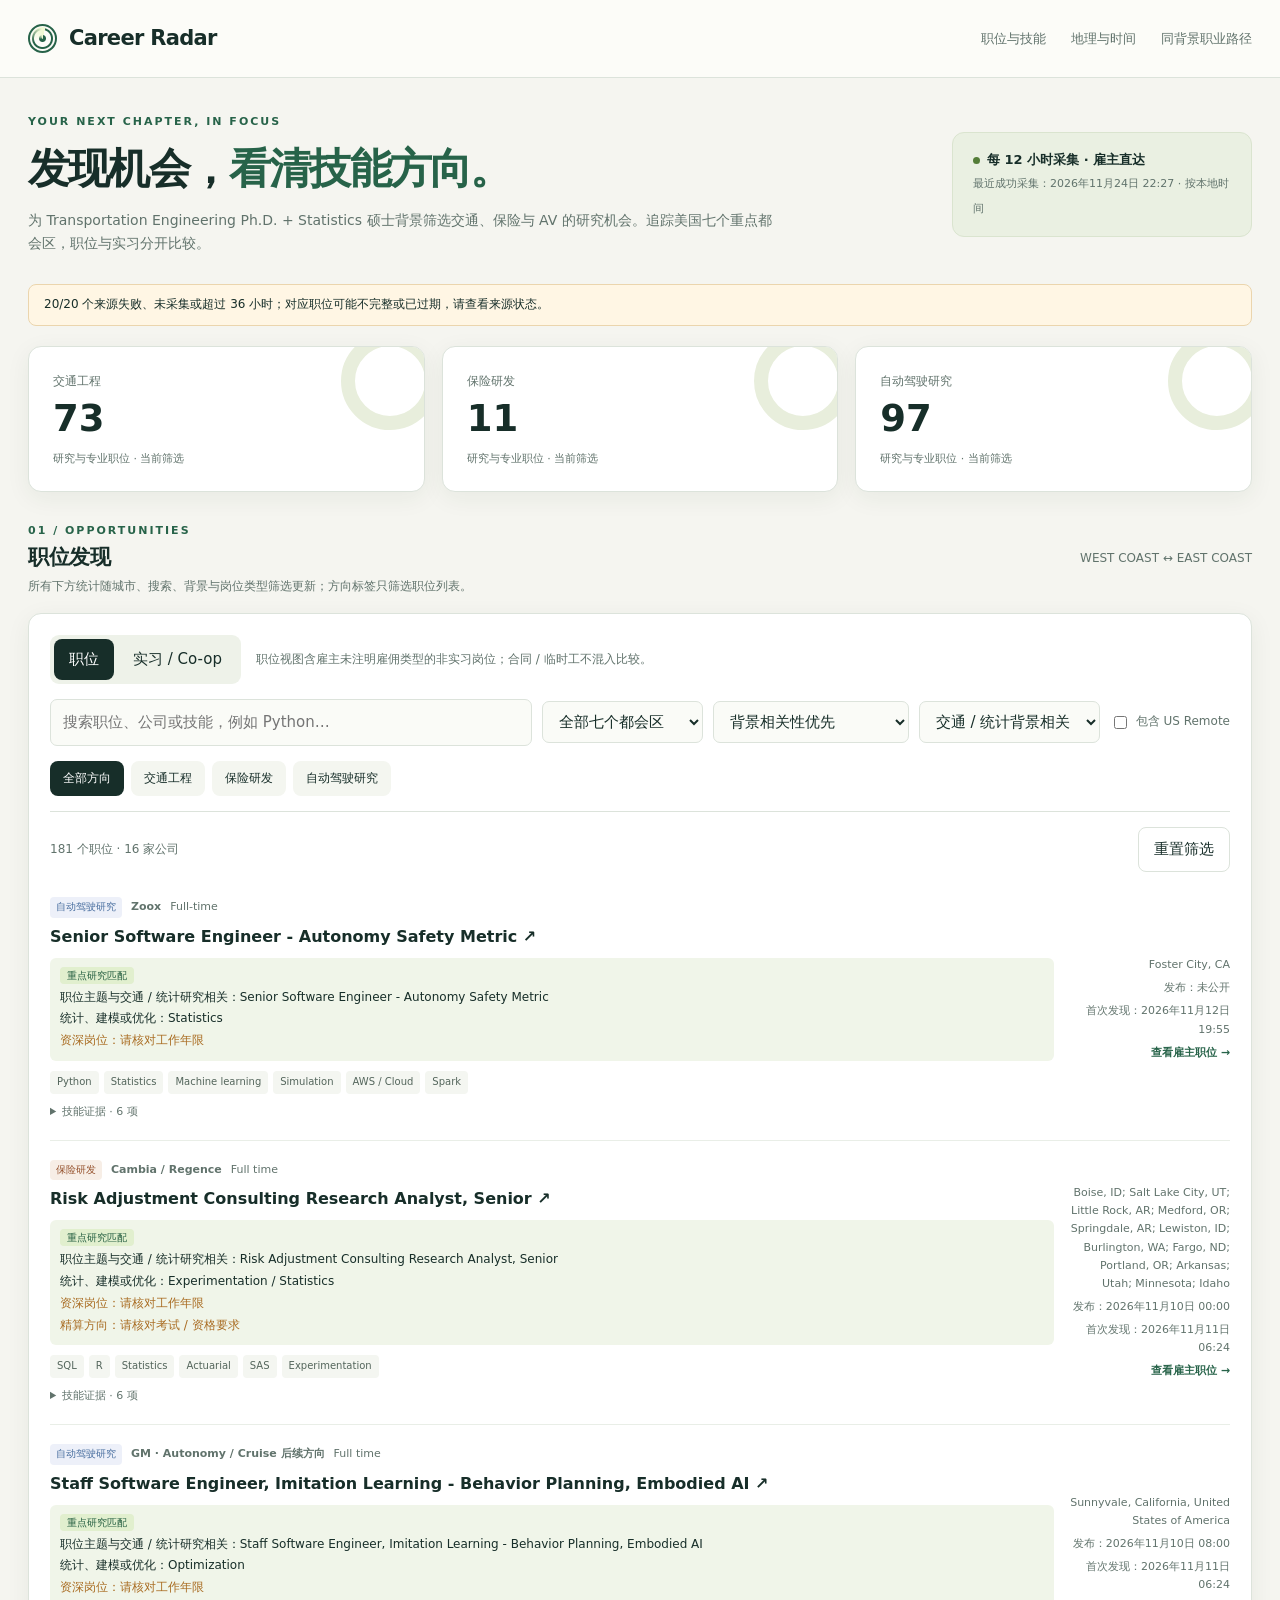
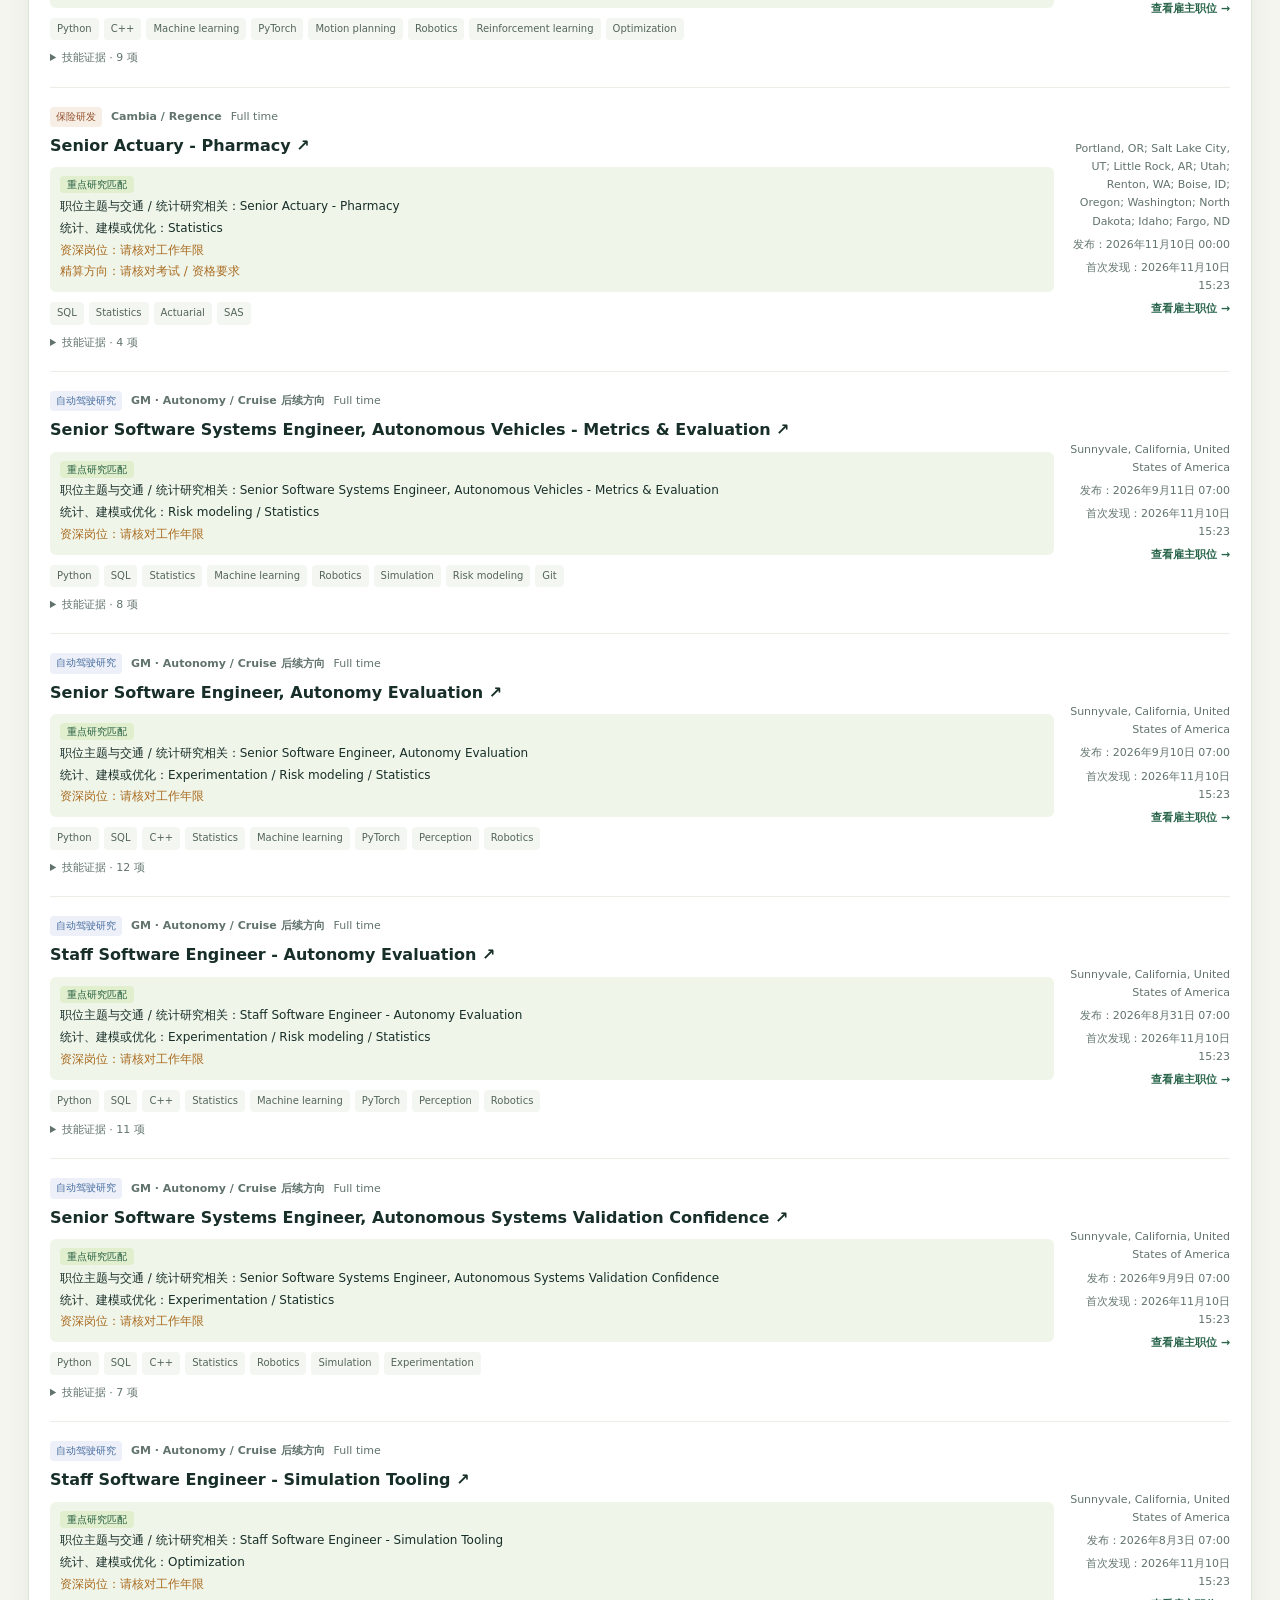
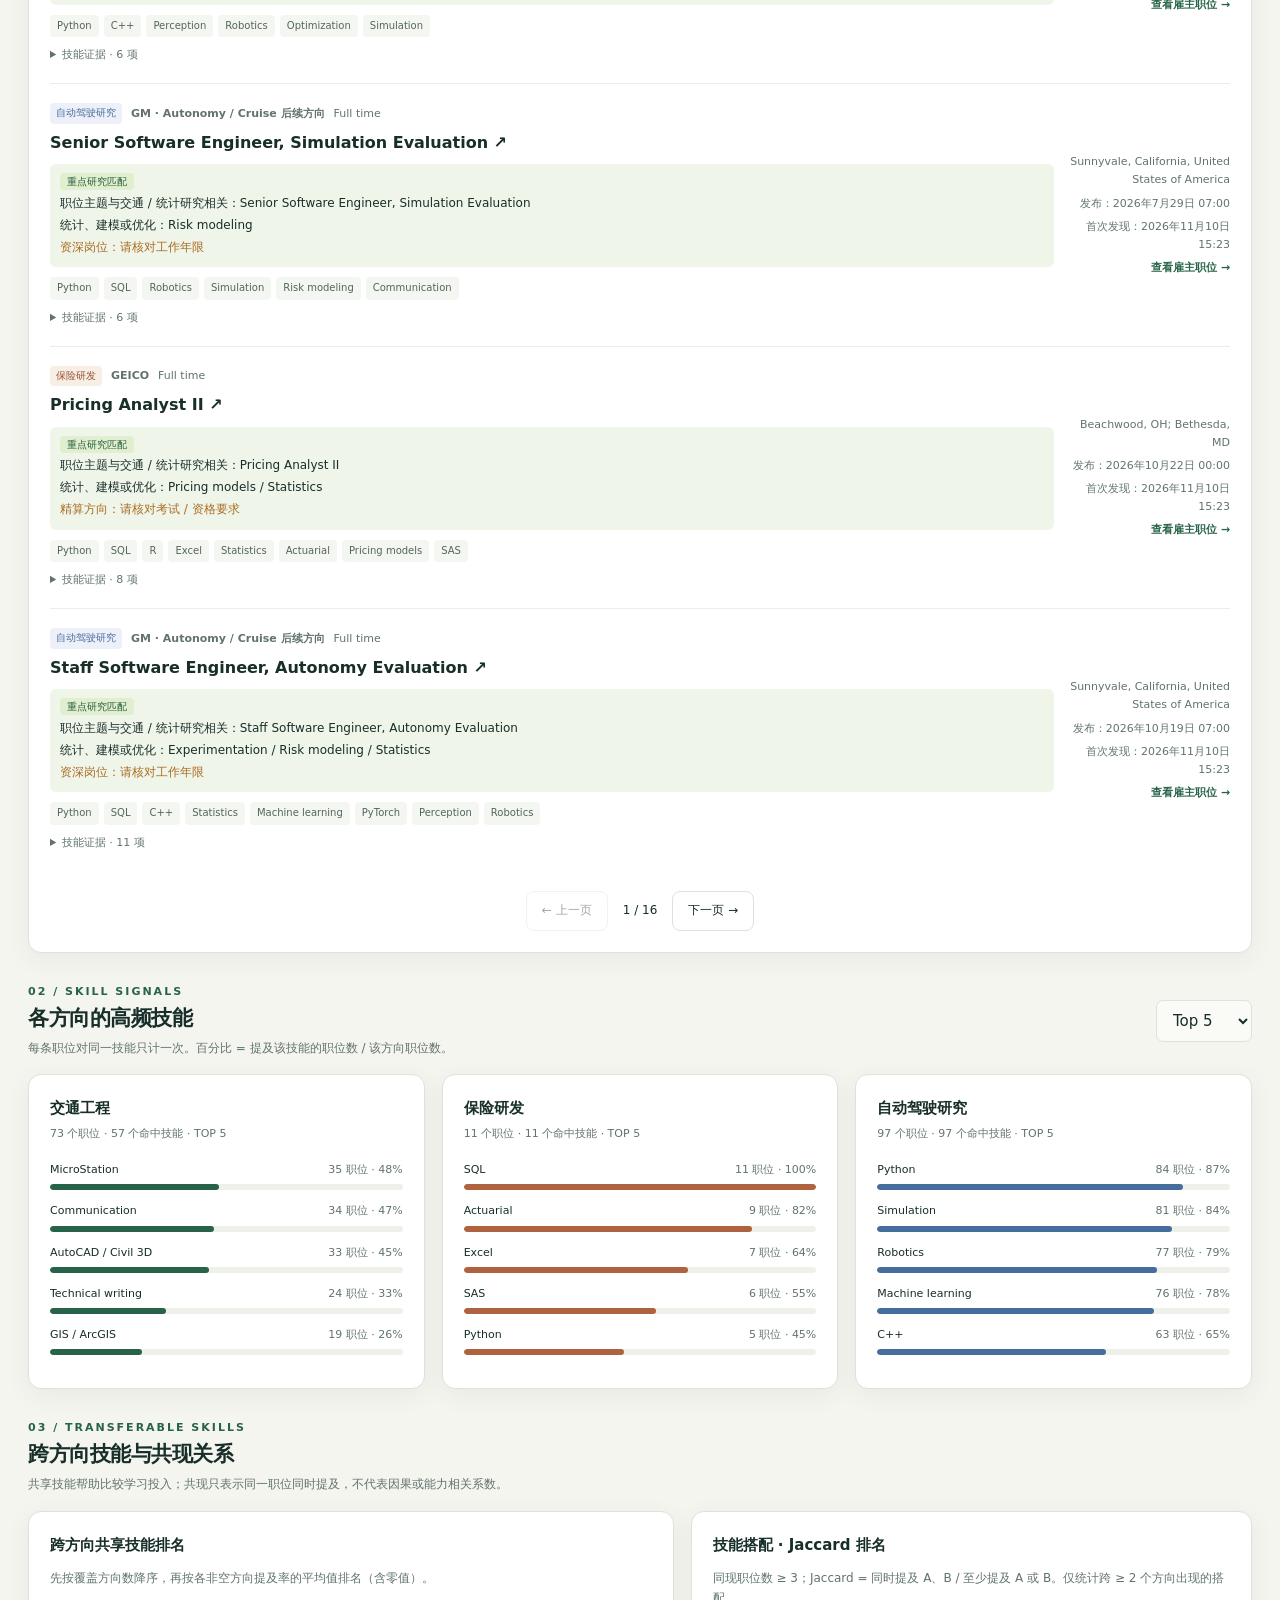
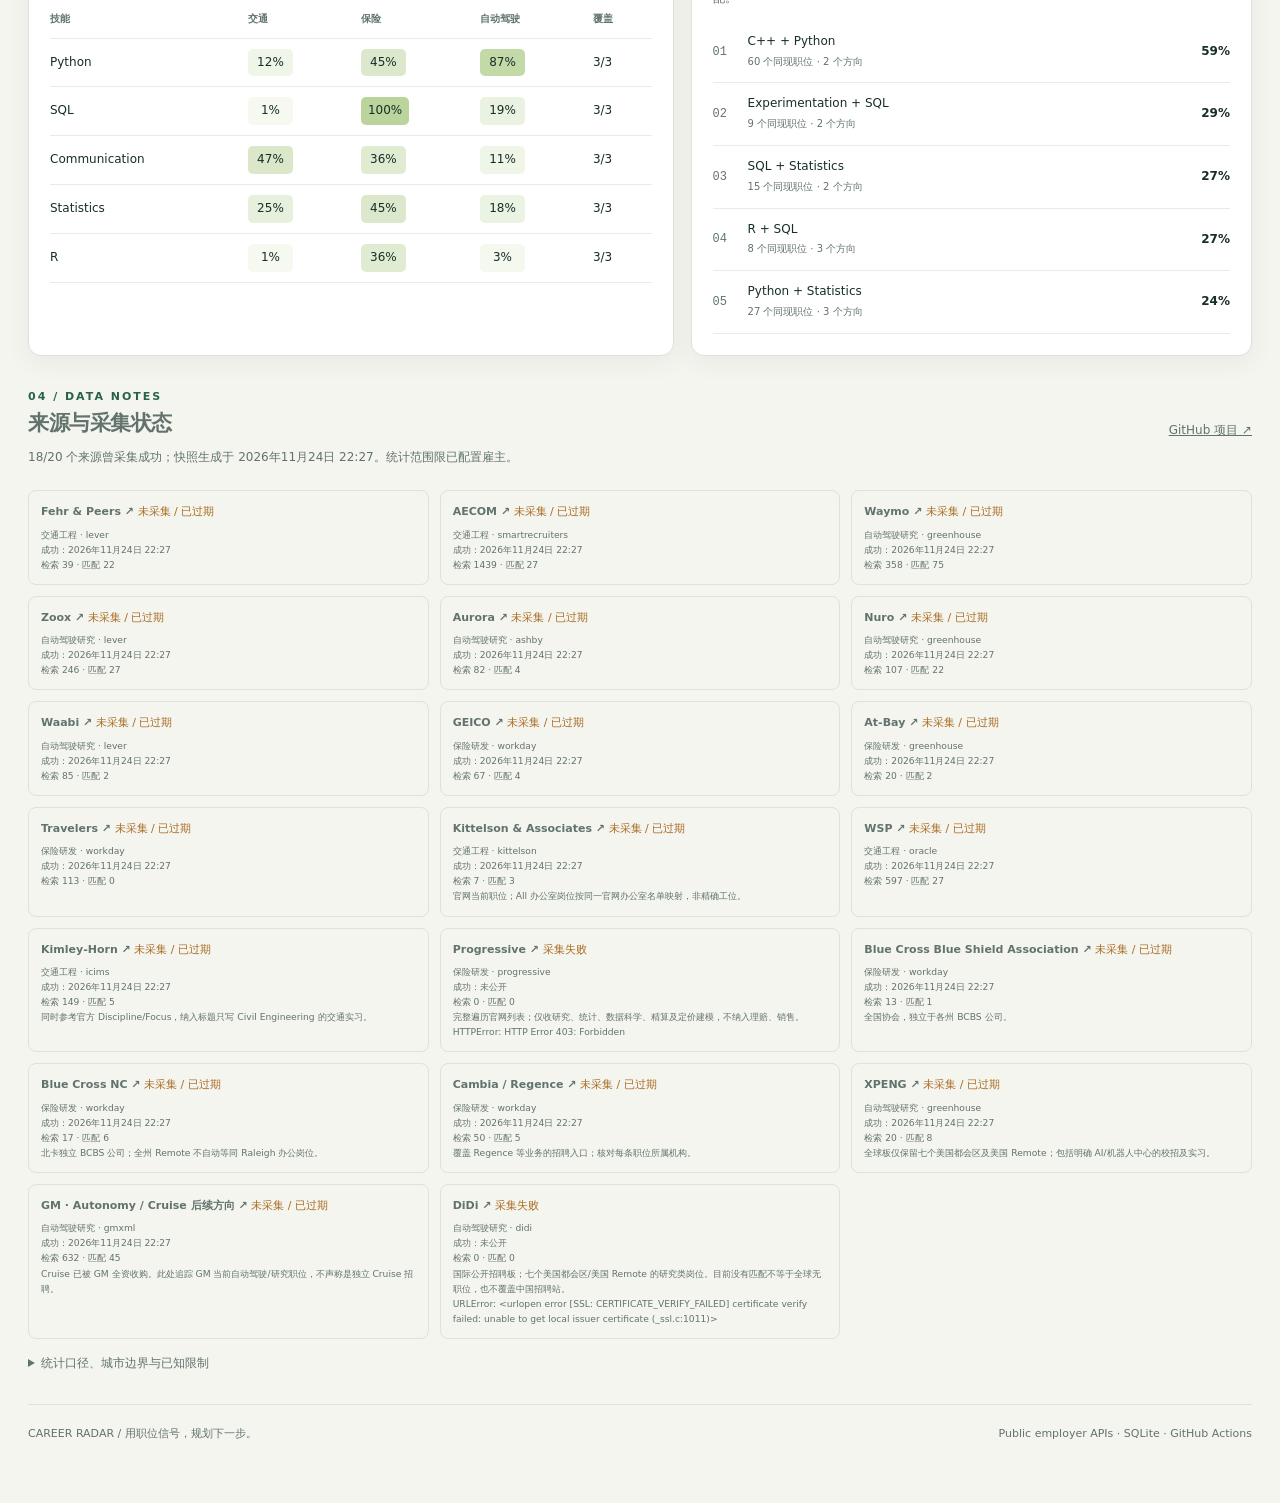
==== index.html @ 95888066 "Refresh job ledger and published snapshot [skip ci]" ====
<!doctype html>
<html lang="zh-CN">
<head>
<meta charset="utf-8"><meta name="viewport" content="width=device-width, initial-scale=1">
<meta name="description" content="交通工程实习、保险研发、自动驾驶研究职位与技能观察站。每12小时采集雇主公开招聘信息。">
<title>Career Radar · 职位与技能观察站</title>
<style>
:root{--bg:#f5f5f0;--paper:#fff;--ink:#172e29;--muted:#61736c;--line:#dce3db;--green:#276349;--lime:#ddf29c;--blue:#456d9e;--orange:#ae623f;--shadow:0 6px 24px #213b2710}*{box-sizing:border-box}body{margin:0;background:var(--bg);color:var(--ink);font:15px/1.65 system-ui,-apple-system,"Segoe UI","Microsoft YaHei",sans-serif}a{color:inherit}button,input,select{font:inherit}button,select{cursor:pointer}button:focus-visible,a:focus-visible,input:focus-visible,select:focus-visible{outline:3px solid #78a440;outline-offset:3px}button{border:1px solid var(--line);border-radius:8px;background:#fff;color:var(--ink);padding:9px 15px}button:hover{background:#edf2e8}header{border-bottom:1px solid var(--line);background:#fcfcf8}nav{max-width:1280px;margin:auto;padding:21px 28px;display:flex;align-items:center;justify-content:space-between;gap:20px}.brand{display:flex;gap:12px;align-items:center;font-weight:750;letter-spacing:-.7px;font-size:21px}.mark{border:2px solid var(--green);border-radius:50%;width:29px;height:29px;position:relative;background:radial-gradient(circle,var(--green) 0 3px,transparent 4px 8px,var(--green) 9px 10px,transparent 11px)}.mark:after{content:"";position:absolute;inset:1px;background:conic-gradient(from 15deg,transparent 65%,#f0f9d4 95%);border-radius:50%}.navlinks{display:flex;gap:25px;font-size:13px}.navlinks a{text-decoration:none;color:var(--muted)}main{max-width:1280px;margin:auto;padding:35px 28px 60px}.hero{display:grid;grid-template-columns:1fr auto;gap:30px;padding-bottom:29px}.eyebrow{font-size:11px;letter-spacing:2px;font-weight:750;color:var(--green)}h1{font-size:42px;line-height:1.25;letter-spacing:-1.8px;margin:12px 0 14px}h1 span{color:var(--green)}.sub{color:var(--muted);max-width:750px;margin:0;font-size:14px}.sync{align-self:center;background:#eaf0e2;border:1px solid #dae4cf;padding:16px 20px;border-radius:12px;max-width:300px}.sync strong{font-size:13px;display:block}.sync small{font-size:11px;color:var(--muted)}.dot{display:inline-block;width:7px;height:7px;background:#547d38;border-radius:50%;margin-right:7px}.banner{padding:10px 15px;border:1px solid #ebd5ad;background:#fff6e4;border-radius:8px;font-size:12px;margin-bottom:20px}.banner:empty{display:none}.metrics{display:grid;grid-template-columns:repeat(3,1fr);gap:17px;margin-bottom:28px}.metric{position:relative;border:1px solid var(--line);border-radius:13px;background:var(--paper);padding:21px 24px;box-shadow:var(--shadow);overflow:hidden}.metric:after{content:"";position:absolute;width:70px;height:70px;border:14px solid #e8eedc;border-radius:50%;right:-15px;top:-15px}.metric .label{color:var(--muted);font-size:12px}.metric b{font-size:37px;line-height:1.4;display:block;font-variant-numeric:tabular-nums}.metric .hint{font-size:11px;color:var(--muted)}.section-head{display:flex;align-items:center;justify-content:space-between;gap:16px;margin:30px 0 16px}h2{font-size:21px;letter-spacing:-.5px;margin:0}.section-head p{margin:3px 0 0;color:var(--muted);font-size:12px}.small{font-size:12px;color:var(--muted)}.panel{background:var(--paper);border:1px solid var(--line);border-radius:13px;padding:21px;box-shadow:var(--shadow)}.filters{display:flex;gap:10px;align-items:center;flex-wrap:wrap;margin-bottom:15px}input[type=search],select{background:#fafbf7;border:1px solid var(--line);border-radius:7px;padding:10px 12px;color:var(--ink);max-width:100%}input[type=search]{flex:1;min-width:190px}label.inline{display:flex;gap:6px;align-items:center;font-size:12px;color:var(--muted)}.tabs{display:flex;gap:7px;flex-wrap:wrap;padding-bottom:15px;border-bottom:1px solid var(--line)}.tabs button{font-size:12px;padding:7px 12px;border-color:transparent;background:#f4f6f0}.tabs button[aria-pressed=true]{background:var(--ink);color:#fff}.resultline{display:flex;justify-content:space-between;align-items:center;gap:10px;padding:15px 0 6px}.jobs{display:grid;gap:0}.job{display:grid;grid-template-columns:1fr 160px;gap:16px;padding:19px 0;border-bottom:1px solid #e9eee7}.job:last-child{border-bottom:0}.meta{font-size:11px;color:var(--muted);display:flex;gap:9px;align-items:center;flex-wrap:wrap}.job h3{font-size:16px;margin:7px 0 8px;font-weight:650;line-height:1.45}.job h3 a{text-decoration:none}.job h3 a:hover{text-decoration:underline}.badge{font-size:10px;border-radius:4px;padding:2px 6px;background:#edf4e5;color:var(--green)}.badge.insurance{background:#f7eee6;color:#94502b}.badge.av{background:#edf0f9;color:#486e9f}.tags{display:flex;flex-wrap:wrap;gap:5px}.tag{font-size:10px;background:#f4f6f1;padding:3px 7px;border-radius:4px;color:#53655b}.job-side{font-size:11px;color:var(--muted);text-align:right;display:flex;flex-direction:column;justify-content:center;gap:5px}.job-side a{color:var(--green);font-weight:650;text-decoration:none}.job details{margin-top:9px;font-size:11px;color:var(--muted)}summary{cursor:pointer}.evidence{padding:7px 0;border-bottom:1px dashed var(--line);overflow-wrap:anywhere}.evidence q{display:block;color:#596a61;margin-top:3px}.empty{color:var(--muted);padding:35px 15px;text-align:center}.pagination{display:flex;justify-content:center;align-items:center;gap:15px;margin:20px 0 0;font-size:12px}.pagination button:disabled{opacity:.4;cursor:default}.skill-grid{display:grid;grid-template-columns:repeat(3,1fr);gap:17px}.skill-panel h3{font-size:15px;margin:0 0 4px}.skill-panel p{font-size:11px;color:var(--muted);margin:0 0 18px}.barrow{margin:12px 0}.barlabels{display:flex;justify-content:space-between;gap:8px;font-size:11px;margin-bottom:5px}.barlabels span:last-child{color:var(--muted);white-space:nowrap}.track{height:6px;background:#eef1ea;border-radius:8px;overflow:hidden}.fill{height:100%;background:var(--green);border-radius:8px}.insurance .fill{background:var(--orange)}.av .fill{background:var(--blue)}.cross-grid{display:grid;grid-template-columns:1.15fr 1fr;gap:17px}.table-wrap{overflow:auto}table{border-collapse:collapse;width:100%;font-size:12px;text-align:left}th{font-size:10px;color:var(--muted);font-weight:600}td,th{padding:10px 8px;border-bottom:1px solid #e7ece4}td:first-child,th:first-child{padding-left:0}.heat{display:inline-block;min-width:45px;text-align:center;padding:4px 7px;border-radius:5px;background:#edf4e4}.pair{display:grid;grid-template-columns:27px 1fr auto;gap:8px;align-items:center;padding:11px 0;border-bottom:1px solid #e7ece4;font-size:12px}.rank{font:12px ui-monospace,monospace;color:var(--muted)}.pairs small{color:var(--muted)}.sourcegrid{display:grid;grid-template-columns:repeat(3,1fr);gap:11px;margin-top:16px}.source{border:1px solid var(--line);border-radius:8px;padding:12px;font-size:11px;overflow-wrap:anywhere}.source a{font-weight:650;text-decoration:none}.source small{display:block;color:var(--muted);margin-top:5px}.ok{color:var(--green)}.warn{color:#a96c22}.method{margin-top:32px;color:var(--muted);font-size:12px}.method p{margin:7px 0}.method details{margin-top:15px}.footer{display:flex;justify-content:space-between;gap:20px;border-top:1px solid var(--line);padding-top:20px;margin-top:30px;color:var(--muted);font-size:11px}.loading{opacity:.65}@media(max-width:820px){h1{font-size:33px}.hero{grid-template-columns:1fr}.sync{max-width:none}.skill-grid{grid-template-columns:1fr}.cross-grid{grid-template-columns:1fr}.sourcegrid{grid-template-columns:1fr 1fr}.job{grid-template-columns:1fr}.job-side{text-align:left;flex-direction:row;justify-content:space-between;flex-wrap:wrap}.navlinks{gap:15px}.metrics{gap:8px}.metric{padding:14px}.metric b{font-size:29px}.metric:after{display:none}.metric .hint{font-size:10px}}@media(max-width:500px){main{padding:25px 16px}nav{padding:16px}.navlinks a:nth-child(3){display:none}h1{font-size:29px}.metrics{grid-template-columns:1fr}.metric{display:grid;grid-template-columns:1fr auto;align-items:center}.metric b{grid-column:2;grid-row:1/3}.metric .hint{grid-row:2}.section-head{align-items:flex-start}.sourcegrid{grid-template-columns:1fr}.panel{padding:16px}.footer{flex-direction:column;gap:5px}}
</style>
<link rel="stylesheet" href="web/upgrade.css?v=20261110-3">
</head>
<body>
<header><nav><div class="brand"><span class="mark" aria-hidden="true"></span>Career Radar</div><div class="navlinks"><a href="index.html">职位与技能</a><a href="history.html">地理与时间</a><a href="careers.html">同背景职业路径</a></div></nav></header>
<main>
<section class="hero"><div><div class="eyebrow">YOUR NEXT CHAPTER, IN FOCUS</div><h1>发现机会，<span>看清技能方向。</span></h1><p class="sub">为 Transportation Engineering Ph.D. + Statistics 硕士背景筛选交通、保险与 AV 的研究机会。追踪美国七个重点都会区，职位与实习分开比较。</p></div><div class="sync"><strong><i class="dot"></i>每 12 小时采集 · 雇主直达</strong><small id="freshness">正在读取快照…</small></div></section>
<div id="banner" class="banner" role="status"></div>
<div class="metrics" id="metrics" aria-live="polite"></div>
<section id="opportunities"><div class="section-head"><div><div class="eyebrow">01 / OPPORTUNITIES</div><h2>职位发现</h2><p>所有下方统计随城市、搜索、背景与岗位类型筛选更新；方向标签只筛选职位列表。</p></div><span class="small">WEST COAST ↔ EAST COAST</span></div>
<div class="panel"><div class="filter-context"><div class="kind-switch" id="kind-switch" aria-label="岗位类型"><button type="button" data-kind="job" aria-pressed="true">职位</button><button type="button" data-kind="intern" aria-pressed="false">实习 / Co-op</button></div><p>职位视图含雇主未注明雇佣类型的非实习岗位；合同 / 临时工不混入比较。</p></div><div class="filters"><input id="search" type="search" aria-label="搜索职位、公司或技能" placeholder="搜索职位、公司或技能，例如 Python…"><select id="city" aria-label="都会区"><option value="all">全部七个都会区</option></select><select id="sort" aria-label="职位排序"><option value="match">背景相关性优先</option><option value="first">最新发现</option><option value="posted">发布日期（未知排后）</option><option value="company">公司 A–Z</option></select><select id="profile" aria-label="背景匹配范围"><option value="focused">交通 / 统计背景相关</option><option value="core">重点研究匹配</option><option value="all">所有已采集岗位</option></select><label class="inline"><input id="remote" type="checkbox">包含 US Remote</label></div>
<div class="tabs" id="tabs" aria-label="职位方向"><button data-track="all" aria-pressed="true">全部方向</button><button data-track="traffic" aria-pressed="false">交通工程</button><button data-track="insurance" aria-pressed="false">保险研发</button><button data-track="av" aria-pressed="false">自动驾驶研究</button></div><div class="resultline"><span class="small" id="resultcount" aria-live="polite"></span><button id="reset">重置筛选</button></div><div class="jobs" id="jobs"></div><div class="pagination"><button id="prev" aria-label="上一页">← 上一页</button><span id="page"></span><button id="next" aria-label="下一页">下一页 →</button></div></div></section>
<section id="skills"><div class="section-head"><div><div class="eyebrow">02 / SKILL SIGNALS</div><h2>各方向的高频技能</h2><p>每条职位对同一技能只计一次。百分比 = 提及该技能的职位数 / 该方向职位数。</p></div><select id="top" aria-label="技能显示数量"><option value="5">Top 5</option><option value="10">Top 10</option></select></div><div class="skill-grid" id="skillgrid"></div></section>
<section id="connections"><div class="section-head"><div><div class="eyebrow">03 / TRANSFERABLE SKILLS</div><h2>跨方向技能与共现关系</h2><p>共享技能帮助比较学习投入；共现只表示同一职位同时提及，不代表因果或能力相关系数。</p></div></div><div class="cross-grid"><div class="panel"><h3 style="margin:0;font-size:15px">跨方向共享技能排名</h3><p class="small">先按覆盖方向数降序，再按各非空方向提及率的平均值排名（含零值）。</p><div class="table-wrap"><table><thead><tr><th>技能</th><th>交通</th><th>保险</th><th>自动驾驶</th><th>覆盖</th></tr></thead><tbody id="cross"></tbody></table></div></div><div class="panel"><h3 style="margin:0;font-size:15px">技能搭配 · Jaccard 排名</h3><p class="small">同现职位数 ≥ 3；Jaccard = 同时提及 A、B / 至少提及 A 或 B。仅统计跨 ≥ 2 个方向出现的搭配。</p><div class="pairs" id="pairs"></div></div></div></section>
<section class="method" id="sources"><div class="section-head"><div><div class="eyebrow">04 / DATA NOTES</div><h2>来源与采集状态</h2><p id="coverage"></p></div><a href="https://github.com/Dejong614/career-radar" target="_blank" rel="noopener noreferrer">GitHub 项目 ↗</a></div><div id="sourcegrid" class="sourcegrid"></div><details><summary>统计口径、城市边界与已知限制</summary><p>这是每 12 小时更新的公开招聘快照，页面打开后每 5 分钟检查新快照。GitHub 定时任务可能延迟；长期不活跃的仓库可能暂停定时任务。浏览器展示源站最近一次成功数据，超过 36 小时会提示过期。</p><p>交通方向现同时收录职位和实习，并排除纯桥梁结构岗位。背景相关性使用标题与已提取的统计、建模、优化技能；不要求招聘文案同时逐字写出你的两个学位，也不是录用概率。保险方向包括研究、数据科学、精算与风险/定价建模；不包含一般销售或常规软件开发。自动驾驶包含研究科学、机器学习、感知、预测、规划、仿真及机器人。基于标题规则分类，可能漏掉含糊职位。</p><p>技能来自职位描述的规则匹配，不是人工确认的硬性要求。“必需/优先”根据最近的要求标题推断，需查看证据和原始招聘页确认。技能排名使用所有提及，不把未命中解释为“不需要”。不足 5 或 10 项时只显示实际命中的技能。</p><p>原站未提供可靠发布日期时显示“未公开”，首次发现时间单独记录。Greenhouse 的 updated_at 与 Lever 的 createdAt 不作为发布日期。日期按浏览器本地时区展示。</p><p>七个都会区含周边：Seattle 含 Bellevue/Redmond/Tacoma；Portland 含 Beaverton/Hillsboro（排除 Maine）；LA 含 Irvine/Orange County；SF 含湾区/San Jose；Raleigh 含 Durham/Cary；NYC 含 Jersey City/Newark；DC 含 Arlington/Bethesda/Reston。Remote 单列且默认不纳入；无国家的 remote 标签依雇主美国公开板收录，地域资格须自行核对。</p><p>职位连续两次在来源完整成功采集中缺失后移出展示；失败来源保留上次快照并显示警告。数据库保留结构化元数据、短技能证据及首次缺失 / 确认关闭时间；关闭记录最多保留 180 天，关闭与重开事件及聚合历史继续保留；不保存完整职位描述。统计只代表这些已配置的雇主，不代表美国整体招聘市场。</p></details></section>
<footer class="footer"><span>CAREER RADAR / 用职位信号，规划下一步。</span><span>Public employer APIs · SQLite · GitHub Actions</span></footer>
</main>
<noscript><p>请启用 JavaScript 以查看职位筛选与技能分析。原始数据可查看 <a href="data/jobs.json">jobs.json</a>。</p></noscript>
<script id="snapshot" type="application/json">{"schema_version": 2, "generated_at": "2026-11-24T22:27:58+00:00", "refresh_hours": 12, "profile_version": "transport-statistics-v2", "tracks": {"traffic": "交通工程", "insurance": "保险研发", "av": "自动驾驶研究"}, "metros": ["Seattle", "Portland", "Los Angeles", "San Francisco", "Raleigh", "New York", "Washington DC"], "jobs": [{"id": "c2d60b8fb026a5976f9b6dbe", "source_id": "wsp", "external_id": "99842", "company": "WSP", "title": "Lead Consultant, Transportation Planning", "track": "traffic", "location": "Seattle, WA, United States", "metros": ["Seattle"], "url": "https://emit.fa.ca3.oraclecloud.com/hcmUI/CandidateExperience/en/sites/CX_2001/job/99842", "discipline": "", "posted_at": "2026-11-24T19:03:44+00:00", "source_updated_at": null, "employment": "Full time", "skills": [{"name": "Excel", "level": "required", "evidence": "MS Word, Excel, PowerPoint, GIS)"}, {"name": "GIS / ArcGIS", "level": "required", "evidence": "MS Word, Excel, PowerPoint, GIS)"}], "application_deadline": null, "kind": "job", "background_match": {"version": "transport-statistics-v2", "level": "related", "reasons": [{"kind": "title", "label": "职位主题与交通 / 统计研究相关", "evidence": "Lead Consultant, Transportation Planning"}], "flags": []}, "first_seen": "2026-11-24T22:27:58+00:00", "last_seen": "2026-11-24T22:27:58+00:00", "pending_closure": false, "first_missing_at": null}, {"id": "1f320df0a8b19afae420e9a7", "source_id": "nuro", "external_id": "8357716", "company": "Nuro", "title": "Director of Engineering, Autonomy", "track": "av", "location": "Mountain View, California (HQ)", "metros": ["San Francisco"], "url": "https://nuro.ai/careersitem?gh_jid=8357716", "discipline": "", "posted_at": null, "source_updated_at": "2026-11-23T18:27:22-05:00", "employment": "Full-time", "skills": [{"name": "Machine learning", "level": "mentioned", "evidence": "Deep technical expertise in large‑scale ML / robotics systems"}, {"name": "Computer vision", "level": "mentioned", "evidence": "Design, train, and productionize state-of-the-art systems leveraging: foundation and world models, LLM/VLM reasoning, reinforcement and imitation learning, generative and diffusion models, transformers, computer vision, "}, {"name": "Robotics", "level": "mentioned", "evidence": "Deep technical expertise in large‑scale ML / robotics systems"}, {"name": "LLM / NLP", "level": "mentioned", "evidence": "Design, train, and productionize state-of-the-art systems leveraging: foundation and world models, LLM/VLM reasoning, reinforcement and imitation learning, generative and diffusion models, transformers, computer vision, "}], "application_deadline": null, "kind": "job", "background_match": {"version": "transport-statistics-v2", "level": "adjacent", "reasons": [], "flags": ["资深岗位：请核对工作年限"]}, "first_seen": "2026-11-23T23:54:53+00:00", "last_seen": "2026-11-24T22:27:58+00:00", "pending_closure": false, "first_missing_at": null}, {"id": "c228bfa1d96b182dd6f8227d", "source_id": "aecom", "external_id": "744000163244926", "company": "AECOM", "title": "Principal, NY Metro Transportation Chief Architect", "track": "traffic", "location": "New York, NY, us", "metros": ["New York"], "url": "https://jobs.smartrecruiters.com/AECOM2/744000163244926-principal-ny-metro-transportation-chief-architect", "discipline": "", "posted_at": "2026-11-23T14:51:57.173Z", "source_updated_at": null, "employment": "Full-time", "skills": [{"name": "AutoCAD / Civil 3D", "level": "preferred", "evidence": "Expertise in digital delivery (BIM/Revit, AutoCAD, Navisworks, Bentley/MicroStation family of BIM and 3D modeling software, parametric tools) and advanced coordination workflows"}, {"name": "MicroStation", "level": "preferred", "evidence": "Expertise in digital delivery (BIM/Revit, AutoCAD, Navisworks, Bentley/MicroStation family of BIM and 3D modeling software, parametric tools) and advanced coordination workflows"}], "application_deadline": null, "kind": "job", "background_match": {"version": "transport-statistics-v2", "level": "related", "reasons": [{"kind": "title", "label": "交通工程领域背景", "evidence": "Principal, NY Metro Transportation Chief Architect"}], "flags": ["资深岗位：请核对工作年限"]}, "first_seen": "2026-11-23T23:54:53+00:00", "last_seen": "2026-11-24T22:27:58+00:00", "pending_closure": false, "first_missing_at": null}, {"id": "f3d29e3a7c4e5b16880f9e34", "source_id": "nuro", "external_id": "8357718", "company": "Nuro", "title": "Director of Engineering, Perception", "track": "av", "location": "Mountain View, California (HQ)", "metros": ["San Francisco"], "url": "https://nuro.ai/careersitem?gh_jid=8357718", "discipline": "", "posted_at": null, "source_updated_at": "2026-11-23T18:45:00-05:00", "employment": "Full-time", "skills": [{"name": "Machine learning", "level": "mentioned", "evidence": "Deep technical expertise in large‑scale ML / robotics systems"}, {"name": "Computer vision", "level": "mentioned", "evidence": "Design, train, and productionize state-of-the-art systems leveraging foundation and world models, transformers, computer vision, and sensor fusion."}, {"name": "Robotics", "level": "mentioned", "evidence": "Deep technical expertise in large‑scale ML / robotics systems"}], "application_deadline": null, "kind": "job", "background_match": {"version": "transport-statistics-v2", "level": "adjacent", "reasons": [], "flags": ["资深岗位：请核对工作年限"]}, "first_seen": "2026-11-23T23:54:53+00:00", "last_seen": "2026-11-24T22:27:58+00:00", "pending_closure": false, "first_missing_at": null}, {"id": "51551c60415755dafd502134", "source_id": "bcbsnc", "external_id": "RQ0019595", "company": "Blue Cross NC", "title": "Principal Actuarial Data Systems Analyst", "track": "insurance", "location": "Remote Flex - North Carolina; Remote Flex - South Carolina; Remote Flex - Wisconsin; Remote Flex - Kentucky; Remote Flex - Wyoming; Remote Flex - Utah; Remote Flex - South Dakota; Remote Flex - Oklahoma; Remote Flex - Ohio; Remote Flex - Missouri; Remote Flex - Mississippi; Remote Flex - Louisiana; Remote Flex - Kansas; Remote Flex - Iowa; Remote Flex - Indiana; Remote Flex - Arkansas; Remote Flex - Texas; Remote Flex - Georgia; Remote Flex - Virginia; Remote Flex - Tennessee; Remote Flex - Pennsylvania; Remote Flex - Michigan; Remote Flex - Idaho; Remote Flex - Florida; Remote Flex - Arizona; Remote Flex - Alabama", "metros": ["US Remote"], "url": "https://bcbsnc.wd5.myworkdayjobs.com/BCBSNC/job/Remote-Flex---North-Carolina/Principal-Actuarial-Data-Systems-Analyst_RQ0019595", "discipline": "", "posted_at": "2026-11-20", "source_updated_at": null, "employment": "Full time", "skills": [{"name": "SQL", "level": "preferred", "evidence": "5+ years of SQL Development/Analysis experience. (Highly preferred)"}, {"name": "Optimization", "level": "required", "evidence": "Manages the Maintenance and optimization of the Actuarial Systems Data Marts."}, {"name": "Actuarial", "level": "mentioned", "evidence": "As a Principal Actuarial Data Systems Analyst, you will play a crucial role in delivering technical data support and innovative solutions for Actuarial financial data systems and Marts"}, {"name": "AWS / Cloud", "level": "preferred", "evidence": "Experience with Snowflake, AWS cloud environments."}], "application_deadline": null, "kind": "job", "background_match": {"version": "transport-statistics-v2", "level": "core", "reasons": [{"kind": "title", "label": "职位主题与交通 / 统计研究相关", "evidence": "Principal Actuarial Data Systems Analyst"}, {"kind": "skill", "label": "统计、建模或优化", "evidence": "Optimization"}], "flags": ["资深岗位：请核对工作年限", "精算方向：请核对考试 / 资格要求"]}, "first_seen": "2026-11-20T20:23:09+00:00", "last_seen": "2026-11-24T09:55:44+00:00", "pending_closure": true, "first_missing_at": "2026-11-24T22:27:58+00:00"}, {"id": "0e526ca5ad81eb4228ed5af9", "source_id": "zoox", "external_id": "c6d372ce-1203-4d34-bd3e-f637e7d23483", "company": "Zoox", "title": "Contract Student Worker - Data Scientist (20 hrs wk)", "track": "av", "location": "Foster City, CA", "metros": ["San Francisco"], "url": "https://jobs.lever.co/zoox/c6d372ce-1203-4d34-bd3e-f637e7d23483", "discipline": "", "posted_at": null, "source_updated_at": null, "employment": "Contract", "skills": [{"name": "Python", "level": "required", "evidence": "Proficiency in Python and SQL."}, {"name": "SQL", "level": "required", "evidence": "Proficiency in Python and SQL."}, {"name": "Robotics", "level": "required", "evidence": "Robotics or AV data is a plus."}, {"name": "Spark", "level": "required", "evidence": "Experience with big data systems such as Spark."}, {"name": "Communication", "level": "required", "evidence": "Creative problem solving and strong communication skills."}, {"name": "Research publications", "level": "required", "evidence": "Must adhere with Zoox confidentiality requirements, including refraining from using or sharing proprietary company information outside of Zoox, such as in academic research, theses, publications, or presentations."}], "application_deadline": null, "kind": "other", "background_match": {"version": "transport-statistics-v2", "level": "related", "reasons": [{"kind": "title", "label": "职位主题与交通 / 统计研究相关", "evidence": "Contract Student Worker - Data Scientist (20 hrs wk)"}], "flags": []}, "first_seen": "2026-11-19T07:27:27+00:00", "last_seen": "2026-11-24T22:27:58+00:00", "pending_closure": false, "first_missing_at": null}, {"id": "431a346d2f10d4262d4531c9", "source_id": "bcbsnc", "external_id": "RQ0019793", "company": "Blue Cross NC", "title": "Senior Actuarial Analyst", "track": "insurance", "location": "Remote Flex - North Carolina; Remote Flex - Mississippi; Remote Flex - Louisiana; Remote Flex - South Carolina; Remote Flex - Kentucky; Remote Flex - Kansas; Remote Flex - Iowa; Remote Flex - Indiana; Remote Flex - Arkansas; Remote Flex - Texas; Remote Flex - Georgia; Remote Flex - Virginia; Remote Flex - Tennessee; Remote Flex - Pennsylvania; Remote Flex - Michigan; Remote Flex - Wyoming; Remote Flex - Wisconsin; Remote Flex - Idaho; Remote Flex - Utah; Remote Flex - Florida; Remote Flex - South Dakota; Remote Flex - Oklahoma; Remote Flex - Arizona; Remote Flex - Ohio; Remote Flex - Missouri; Remote Flex - Alabama", "metros": ["US Remote"], "url": "https://bcbsnc.wd5.myworkdayjobs.com/BCBSNC/job/Remote-Flex---North-Carolina/Senior-Actuarial-Analyst_RQ0019793-1", "discipline": "", "posted_at": "2026-11-18", "source_updated_at": null, "employment": "Full time", "skills": [{"name": "SQL", "level": "preferred", "evidence": "Proficient in Excel, SQL"}, {"name": "Excel", "level": "preferred", "evidence": "Proficient in Excel, SQL"}, {"name": "Statistics", "level": "mentioned", "evidence": "Blue Cross NC is looking for a Senior Actuarial Analyst who will apply expertise in mathematics, probability, statistics, and business principles to offer assistance and technical support for complex rating/pricing, valu"}, {"name": "Risk modeling", "level": "preferred", "evidence": "Actuarial Analysis, Actuarial Consulting, Actuarial Science, Business Analysis, Complex Project Management, Financial Modeling, Hiring Management, People Management, Risk Assessments, Valuation Analysis"}, {"name": "Actuarial", "level": "mentioned", "evidence": "Blue Cross NC is looking for a Senior Actuarial Analyst who will apply expertise in mathematics, probability, statistics, and business principles to offer assistance and technical support for complex rating/"}], "application_deadline": null, "kind": "job", "background_match": {"version": "transport-statistics-v2", "level": "core", "reasons": [{"kind": "title", "label": "职位主题与交通 / 统计研究相关", "evidence": "Senior Actuarial Analyst"}, {"kind": "skill", "label": "统计、建模或优化", "evidence": "Risk modeling / Statistics"}], "flags": ["资深岗位：请核对工作年限", "精算方向：请核对考试 / 资格要求"]}, "first_seen": "2026-11-19T07:27:27+00:00", "last_seen": "2026-11-24T22:27:58+00:00", "pending_closure": false, "first_missing_at": null}, {"id": "494dea99c477fee349cdbf25", "source_id": "aecom", "external_id": "744000162362779", "company": "AECOM", "title": "Sr. Transportation Highway/Roadway Engineer - 8 Years of Experience Required", "track": "traffic", "location": "Oakland, CA, us", "metros": ["San Francisco"], "url": "https://jobs.smartrecruiters.com/AECOM2/744000162362779-sr-transportation-highway-roadway-engineer-8-years-of-experience-required", "discipline": "", "posted_at": "2026-11-18T17:32:10.830Z", "source_updated_at": null, "employment": "Full-time", "skills": [{"name": "AutoCAD / Civil 3D", "level": "preferred", "evidence": "Proficiency in MicroStation, InRoads, AutoCAD, and Civil 3D, with experience leading design teams using these tools."}, {"name": "MicroStation", "level": "preferred", "evidence": "Proficiency in MicroStation, InRoads, AutoCAD, and Civil 3D, with experience leading design teams using these tools."}, {"name": "Communication", "level": "preferred", "evidence": "Strong written and verbal communication skills."}], "application_deadline": null, "kind": "job", "background_match": {"version": "transport-statistics-v2", "level": "related", "reasons": [{"kind": "title", "label": "交通工程领域背景", "evidence": "Sr. Transportation Highway/Roadway Engineer - 8 Years of Experience Required"}], "flags": ["资深岗位：请核对工作年限"]}, "first_seen": "2026-11-18T20:33:11+00:00", "last_seen": "2026-11-24T22:27:58+00:00", "pending_closure": false, "first_missing_at": null}, {"id": "cf6eecb84a243d1e6099ae92", "source_id": "aecom", "external_id": "744000162362589", "company": "AECOM", "title": "Sr. Transportation Highway/Roadway Engineer - 8 Years of Experience Required", "track": "traffic", "location": "San Jose, CA, us", "metros": ["San Francisco"], "url": "https://jobs.smartrecruiters.com/AECOM2/744000162362589-sr-transportation-highway-roadway-engineer-8-years-of-experience-required", "discipline": "", "posted_at": "2026-11-18T17:31:01.042Z", "source_updated_at": null, "employment": "Full-time", "skills": [{"name": "AutoCAD / Civil 3D", "level": "preferred", "evidence": "Proficiency in MicroStation, InRoads, AutoCAD, and Civil 3D, with experience leading design teams using these tools."}, {"name": "MicroStation", "level": "preferred", "evidence": "Proficiency in MicroStation, InRoads, AutoCAD, and Civil 3D, with experience leading design teams using these tools."}, {"name": "Communication", "level": "preferred", "evidence": "Strong written and verbal communication skills."}], "application_deadline": null, "kind": "job", "background_match": {"version": "transport-statistics-v2", "level": "related", "reasons": [{"kind": "title", "label": "交通工程领域背景", "evidence": "Sr. Transportation Highway/Roadway Engineer - 8 Years of Experience Required"}], "flags": ["资深岗位：请核对工作年限"]}, "first_seen": "2026-11-18T20:33:11+00:00", "last_seen": "2026-11-24T22:27:58+00:00", "pending_closure": false, "first_missing_at": null}, {"id": "da76e0396a2263b863309a15", "source_id": "aecom", "external_id": "744000162359921", "company": "AECOM", "title": "Sr. Transportation Highway/Roadway Engineer - 8+ Years of Experience", "track": "traffic", "location": "Orange, CA, us", "metros": ["Los Angeles"], "url": "https://jobs.smartrecruiters.com/AECOM2/744000162359921-sr-transportation-highway-roadway-engineer-8-years-of-experience", "discipline": "", "posted_at": "2026-11-18T17:19:28.133Z", "source_updated_at": null, "employment": "Full-time", "skills": [{"name": "AutoCAD / Civil 3D", "level": "preferred", "evidence": "Proficiency in MicroStation, InRoads, AutoCAD, and Civil 3D, with experience leading design teams using these tools."}, {"name": "MicroStation", "level": "preferred", "evidence": "Proficiency in MicroStation, InRoads, AutoCAD, and Civil 3D, with experience leading design teams using these tools."}, {"name": "Communication", "level": "preferred", "evidence": "Strong written and verbal communication skills."}], "application_deadline": null, "kind": "job", "background_match": {"version": "transport-statistics-v2", "level": "related", "reasons": [{"kind": "title", "label": "交通工程领域背景", "evidence": "Sr. Transportation Highway/Roadway Engineer - 8+ Years of Experience"}], "flags": ["资深岗位：请核对工作年限"]}, "first_seen": "2026-11-18T20:33:11+00:00", "last_seen": "2026-11-24T22:27:58+00:00", "pending_closure": false, "first_missing_at": null}, {"id": "e7fcf199beec30dd41f642ac", "source_id": "aecom", "external_id": "744000162362639", "company": "AECOM", "title": "Sr. Transportation Highway/Roadway Engineer - 8 Years of Experience Required", "track": "traffic", "location": "San Francisco, CA, us", "metros": ["San Francisco"], "url": "https://jobs.smartrecruiters.com/AECOM2/744000162362639-sr-transportation-highway-roadway-engineer-8-years-of-experience-required", "discipline": "", "posted_at": "2026-11-18T17:31:49.259Z", "source_updated_at": null, "employment": "Full-time", "skills": [{"name": "AutoCAD / Civil 3D", "level": "preferred", "evidence": "Proficiency in MicroStation, InRoads, AutoCAD, and Civil 3D, with experience leading design teams using these tools."}, {"name": "MicroStation", "level": "preferred", "evidence": "Proficiency in MicroStation, InRoads, AutoCAD, and Civil 3D, with experience leading design teams using these tools."}, {"name": "Communication", "level": "preferred", "evidence": "Strong written and verbal communication skills."}], "application_deadline": null, "kind": "job", "background_match": {"version": "transport-statistics-v2", "level": "related", "reasons": [{"kind": "title", "label": "交通工程领域背景", "evidence": "Sr. Transportation Highway/Roadway Engineer - 8 Years of Experience Required"}], "flags": ["资深岗位：请核对工作年限"]}, "first_seen": "2026-11-18T20:33:11+00:00", "last_seen": "2026-11-24T22:27:58+00:00", "pending_closure": false, "first_missing_at": null}, {"id": "6749fdcd4b92125cb814e2f4", "source_id": "waymo", "external_id": "8380137", "company": "Waymo", "title": "Senior Machine Learning Engineer, Driver Refinement & Validation", "track": "av", "location": "Mountain View, CA, USA; San Francisco, CA, USA", "metros": ["San Francisco"], "url": "https://careers.withwaymo.com/jobs?gh_jid=8380137", "discipline": "", "posted_at": null, "source_updated_at": "2026-11-17T17:24:59-05:00", "employment": "Not specified", "skills": [{"name": "Python", "level": "mentioned", "evidence": "Proficiency in Python and at least one deep learning frameworks (e.g. PyTorch, JAX, or TensorFlow)"}, {"name": "C++", "level": "mentioned", "evidence": "Proficiency in C++"}, {"name": "Machine learning", "level": "mentioned", "evidence": "We work with upstream and the downstream teams on developing the ML models and integrating into the Waymo Driver. As part of the data flywheel team you will take advantage of millions of miles of driving data from a dive"}, {"name": "Deep learning", "level": "mentioned", "evidence": "Bachelors in Computer Science or a similar discipline, or an equivalent amount of deep learning experience"}, {"name": "PyTorch", "level": "mentioned", "evidence": "PyTorch, JAX, or TensorFlow)"}, {"name": "TensorFlow", "level": "mentioned", "evidence": "PyTorch, JAX, or TensorFlow)"}, {"name": "Computer vision", "level": "mentioned", "evidence": "5+ years experience in Machine Learning and/or Computer Vision"}, {"name": "Perception", "level": "mentioned", "evidence": "Collaborate closely with partner teams such as perception, research, simulation, labeling, and evaluation."}, {"name": "Motion planning", "level": "mentioned", "evidence": "Experience in the autonomous driving domain, including areas like motion planning or perception"}, {"name": "Robotics", "level": "mentioned", "evidence": "MS or PhD Degree in Machine Learning, Robotics, Computer Science or a similar discipline"}, {"name": "Reinforcement learning", "level": "mentioned", "evidence": "Design, develop, and implement ML solutions for autonomous vehicle planning including, but not limited to, modeling, reward/loss shaping, finetuning, reinforcement learning, data shaping, etc."}, {"name": "Simulation", "level": "mentioned", "evidence": "The Waymo Driver has provided over ten million rider-only trips, enabled by its experience autonomously driving over 100 million miles on public roads and tens of billions in simulation across 15+ U.S. states."}, {"name": "LLM / NLP", "level": "mentioned", "evidence": "Leverage large language models and world foundation models for reasoning, decision making and multi-modality generation."}, {"name": "Research publications", "level": "mentioned", "evidence": "Publications at top-tier conferences like CVPR, ICCV, ECCV, ICLR, ICML, ICRA, IROS, RSS, NeurIPS, AAAI, IJCV, PAMI"}], "application_deadline": null, "kind": "unspecified", "background_match": {"version": "transport-statistics-v2", "level": "related", "reasons": [{"kind": "title", "label": "职位主题与交通 / 统计研究相关", "evidence": "Senior Machine Learning Engineer, Driver Refinement & Validation"}], "flags": ["资深岗位：请核对工作年限"]}, "first_seen": "2026-11-18T07:30:05+00:00", "last_seen": "2026-11-24T22:27:58+00:00", "pending_closure": false, "first_missing_at": null}, {"id": "7869b6b30742725b8aa1bdd4", "source_id": "xpeng", "external_id": "8446966002", "company": "XPENG", "title": "Senior Machine Learning Engineer - AI Foundation", "track": "av", "location": "Santa Clara, CA", "metros": ["San Francisco"], "url": "https://job-boards.greenhouse.io/xpengmotors/jobs/8446966002", "discipline": "", "posted_at": null, "source_updated_at": "2026-11-17T18:36:50-05:00", "employment": "Not specified", "skills": [{"name": "Python", "level": "required", "evidence": "Strong programming skills in Python and C++"}, {"name": "C++", "level": "required", "evidence": "Strong programming skills in Python and C++"}, {"name": "Machine learning", "level": "mentioned", "evidence": "With a strong focus on intelligent mobility, XPENG is dedicated to reshaping the future of transportation through cutting-edge R&D in AI, machine learning, and smart connectivity."}, {"name": "PyTorch", "level": "required", "evidence": "Good knowledge of PyTorch."}, {"name": "Robotics", "level": "mentioned", "evidence": "XPENG is a leading smart technology company at the forefront of innovation, integrating advanced AI and autonomous driving technologies into its vehicles, including electric vehicles (EVs), electric vertical take-off and"}, {"name": "Optimization", "level": "mentioned", "evidence": "Implement and benchmark (Quantization, Knowledge distillation, structured and unstructured pruning, KV-cache optimization, etc.)."}, {"name": "LLM / NLP", "level": "mentioned", "evidence": "Optimize transformer-based LLMs for low-latency and high-throughput inference."}], "application_deadline": null, "kind": "unspecified", "background_match": {"version": "transport-statistics-v2", "level": "related", "reasons": [{"kind": "skill", "label": "统计、建模或优化", "evidence": "Optimization"}], "flags": ["资深岗位：请核对工作年限"]}, "first_seen": "2026-11-18T07:30:05+00:00", "last_seen": "2026-11-24T22:27:58+00:00", "pending_closure": false, "first_missing_at": null}, {"id": "5d65623b848ed517f8cc77ac", "source_id": "nuro", "external_id": "8341046", "company": "Nuro", "title": "Machine Learning Research Scientist, Active Learning", "track": "av", "location": "Mountain View, California (HQ)", "metros": ["San Francisco"], "url": "https://nuro.ai/careersitem?gh_jid=8341046", "discipline": "", "posted_at": null, "source_updated_at": "2026-11-21T01:12:13-05:00", "employment": "Full-time", "skills": [{"name": "Python", "level": "preferred", "evidence": "You have strong problem-solving and programming skills (Python)"}, {"name": "Machine learning", "level": "mentioned", "evidence": "The Foundation Models team leverages the cutting edge of machine learning research to solve practical, real-world, challenging problems. Here, you will focus on developing and implementing innovative strategies in active"}, {"name": "Deep learning", "level": "mentioned", "evidence": "You have subject matter expertise and research in one or more of the following areas: Machine Learning, Deep Learning, Robotics (bonus), and have some familiarity with the state of the art in ML for autonomous driving an"}, {"name": "Prediction", "level": "mentioned", "evidence": "Here, you will focus on developing and implementing innovative strategies in active learning, data curation, and quality research, to enhance the effectiveness and adaptability of our core behavior prediction, planning, "}, {"name": "Robotics", "level": "mentioned", "evidence": "You have subject matter expertise and research in one or more of the following areas: Machine Learning, Deep Learning, Robotics (bonus), and have some familiarity with the state of the art in ML for autonomous driving an"}, {"name": "LLM / NLP", "level": "mentioned", "evidence": "Here, you will focus on developing and implementing innovative strategies in active learning, data curation, and quality research, to enhance the effectiveness and adaptability of our core behavior prediction, planning, "}, {"name": "Research publications", "level": "preferred", "evidence": "Demonstrated research publications in any of the major conferences is a bonus (RSS, ICRA, CoRL, CVPR, ICLR, ICML, NeurIPS, ICCV, AAAI, etc.)"}], "application_deadline": null, "kind": "job", "background_match": {"version": "transport-statistics-v2", "level": "adjacent", "reasons": [], "flags": []}, "first_seen": "2026-11-17T07:56:36+00:00", "last_seen": "2026-11-24T22:27:58+00:00", "pending_closure": false, "first_missing_at": null}, {"id": "9e7076c34a4f4ccae440ab12", "source_id": "aecom", "external_id": "744000161903017", "company": "AECOM", "title": "Senior Transportation Hydraulics Engineer", "track": "traffic", "location": "Raleigh, NC, us", "metros": ["Raleigh"], "url": "https://jobs.smartrecruiters.com/AECOM2/744000161903017-senior-transportation-hydraulics-engineer-", "discipline": "", "posted_at": "2026-11-16T20:04:29.922Z", "source_updated_at": null, "employment": "Full-time", "skills": [{"name": "MicroStation", "level": "required", "evidence": "Proficiency with engineering design software such as MicroStation, OpenRoads Designer, etc."}], "application_deadline": null, "kind": "job", "background_match": {"version": "transport-statistics-v2", "level": "related", "reasons": [{"kind": "title", "label": "交通工程领域背景", "evidence": "Senior Transportation Hydraulics Engineer"}], "flags": ["资深岗位：请核对工作年限"]}, "first_seen": "2026-11-16T22:04:01+00:00", "last_seen": "2026-11-24T22:27:58+00:00", "pending_closure": false, "first_missing_at": null}, {"id": "e673483e74df5b6f33b83e03", "source_id": "aecom", "external_id": "744000161919719", "company": "AECOM", "title": "Construction and Project Management Leader – Transportation", "track": "traffic", "location": "Seattle, WA, us", "metros": ["Seattle"], "url": "https://jobs.smartrecruiters.com/AECOM2/744000161919719-construction-and-project-management-leader-transportation", "discipline": "", "posted_at": "2026-11-16T21:52:38.071Z", "source_updated_at": null, "employment": "Full-time", "skills": [], "application_deadline": null, "kind": "job", "background_match": {"version": "transport-statistics-v2", "level": "related", "reasons": [{"kind": "title", "label": "交通工程领域背景", "evidence": "Construction and Project Management Leader – Transportation"}], "flags": []}, "first_seen": "2026-11-16T22:04:01+00:00", "last_seen": "2026-11-24T22:27:58+00:00", "pending_closure": false, "first_missing_at": null}, {"id": "0fcaa48d2fa480cd13dbe56b", "source_id": "aecom", "external_id": "744000161594799", "company": "AECOM", "title": "Sr. Transportation Highway/Roadway Engineer - 8+ Years of Experience", "track": "traffic", "location": "Long Beach, CA, us", "metros": ["Los Angeles"], "url": "https://jobs.smartrecruiters.com/AECOM2/744000161594799-sr-transportation-highway-roadway-engineer-8-years-of-experience", "discipline": "", "posted_at": "2026-11-13T23:47:43.605Z", "source_updated_at": null, "employment": "Full-time", "skills": [{"name": "AutoCAD / Civil 3D", "level": "preferred", "evidence": "Proficiency in MicroStation, InRoads, AutoCAD, and Civil 3D, with experience leading design teams using these tools."}, {"name": "MicroStation", "level": "preferred", "evidence": "Proficiency in MicroStation, InRoads, AutoCAD, and Civil 3D, with experience leading design teams using these tools."}, {"name": "Communication", "level": "preferred", "evidence": "Strong written and verbal communication skills."}], "application_deadline": null, "kind": "job", "background_match": {"version": "transport-statistics-v2", "level": "related", "reasons": [{"kind": "title", "label": "交通工程领域背景", "evidence": "Sr. Transportation Highway/Roadway Engineer - 8+ Years of Experience"}], "flags": ["资深岗位：请核对工作年限"]}, "first_seen": "2026-11-14T06:25:41+00:00", "last_seen": "2026-11-24T22:27:58+00:00", "pending_closure": false, "first_missing_at": null}, {"id": "3bfb0f24573902e88c07c842", "source_id": "aecom", "external_id": "744000161594969", "company": "AECOM", "title": "Sr. Transportation Highway/Roadway Engineer - 8+ Years of Experience", "track": "traffic", "location": "Los Angeles, CA, us", "metros": ["Los Angeles"], "url": "https://jobs.smartrecruiters.com/AECOM2/744000161594969-sr-transportation-highway-roadway-engineer-8-years-of-experience", "discipline": "", "posted_at": "2026-11-13T23:48:36.276Z", "source_updated_at": null, "employment": "Full-time", "skills": [{"name": "AutoCAD / Civil 3D", "level": "preferred", "evidence": "Proficiency in MicroStation, InRoads, AutoCAD, and Civil 3D, with experience leading design teams using these tools."}, {"name": "MicroStation", "level": "preferred", "evidence": "Proficiency in MicroStation, InRoads, AutoCAD, and Civil 3D, with experience leading design teams using these tools."}, {"name": "Communication", "level": "preferred", "evidence": "Strong written and verbal communication skills."}], "application_deadline": null, "kind": "job", "background_match": {"version": "transport-statistics-v2", "level": "related", "reasons": [{"kind": "title", "label": "交通工程领域背景", "evidence": "Sr. Transportation Highway/Roadway Engineer - 8+ Years of Experience"}], "flags": ["资深岗位：请核对工作年限"]}, "first_seen": "2026-11-14T06:25:41+00:00", "last_seen": "2026-11-24T22:27:58+00:00", "pending_closure": false, "first_missing_at": null}, {"id": "4bbd3c6a52b90a4683f606be", "source_id": "aecom", "external_id": "744000161595439", "company": "AECOM", "title": "Sr. Transportation Highway/Roadway Engineer - 8+ Years of Experience", "track": "traffic", "location": "Portland, OR, us", "metros": ["Portland"], "url": "https://jobs.smartrecruiters.com/AECOM2/744000161595439-sr-transportation-highway-roadway-engineer-8-years-of-experience", "discipline": "", "posted_at": "2026-11-13T23:55:17.972Z", "source_updated_at": null, "employment": "Full-time", "skills": [{"name": "AutoCAD / Civil 3D", "level": "preferred", "evidence": "Proficiency in MicroStation, InRoads, AutoCAD, and Civil 3D, with experience leading design teams using these tools."}, {"name": "MicroStation", "level": "preferred", "evidence": "Proficiency in MicroStation, InRoads, AutoCAD, and Civil 3D, with experience leading design teams using these tools."}, {"name": "Communication", "level": "preferred", "evidence": "Strong written and verbal communication skills."}], "application_deadline": null, "kind": "job", "background_match": {"version": "transport-statistics-v2", "level": "related", "reasons": [{"kind": "title", "label": "交通工程领域背景", "evidence": "Sr. Transportation Highway/Roadway Engineer - 8+ Years of Experience"}], "flags": ["资深岗位：请核对工作年限"]}, "first_seen": "2026-11-14T06:25:41+00:00", "last_seen": "2026-11-24T22:27:58+00:00", "pending_closure": false, "first_missing_at": null}, {"id": "931be9fb1bd795fcf9b9de31", "source_id": "aecom", "external_id": "744000161595324", "company": "AECOM", "title": "Sr. Transportation Highway/Roadway Engineer - 8+ Years of Experience", "track": "traffic", "location": "Seattle, WA, us", "metros": ["Seattle"], "url": "https://jobs.smartrecruiters.com/AECOM2/744000161595324-sr-transportation-highway-roadway-engineer-8-years-of-experience", "discipline": "", "posted_at": "2026-11-13T23:54:12.653Z", "source_updated_at": null, "employment": "Full-time", "skills": [{"name": "AutoCAD / Civil 3D", "level": "preferred", "evidence": "Proficiency in MicroStation, InRoads, AutoCAD, and Civil 3D, with experience leading design teams using these tools."}, {"name": "MicroStation", "level": "preferred", "evidence": "Proficiency in MicroStation, InRoads, AutoCAD, and Civil 3D, with experience leading design teams using these tools."}, {"name": "Communication", "level": "preferred", "evidence": "Strong written and verbal communication skills."}], "application_deadline": null, "kind": "job", "background_match": {"version": "transport-statistics-v2", "level": "related", "reasons": [{"kind": "title", "label": "交通工程领域背景", "evidence": "Sr. Transportation Highway/Roadway Engineer - 8+ Years of Experience"}], "flags": ["资深岗位：请核对工作年限"]}, "first_seen": "2026-11-14T06:25:41+00:00", "last_seen": "2026-11-24T22:27:58+00:00", "pending_closure": false, "first_missing_at": null}, {"id": "309b7b59586cf9aefd853553", "source_id": "zoox", "external_id": "0f42ac76-3821-4805-8b59-446477d1e1db", "company": "Zoox", "title": "Data Scientist Intern [Summer 2027]", "track": "av", "location": "Foster City, CA", "metros": ["San Francisco"], "url": "https://jobs.lever.co/zoox/0f42ac76-3821-4805-8b59-446477d1e1db", "discipline": "", "posted_at": null, "source_updated_at": null, "employment": "Internship", "skills": [{"name": "Python", "level": "mentioned", "evidence": "Process and analyze large-scale datasets using SQL, Python, or distributed data frameworks (Spark/Databricks) to extract actionable insights on vehicle behavior and operational risk."}, {"name": "SQL", "level": "mentioned", "evidence": "Process and analyze large-scale datasets using SQL, Python, or distributed data frameworks (Spark/Databricks) to extract actionable insights on vehicle behavior and operational risk."}, {"name": "Statistics", "level": "mentioned", "evidence": "Formulate and build statistical and machine learning models to evaluate system performance and analyze rare, high-consequence safety events."}, {"name": "Machine learning", "level": "mentioned", "evidence": "Formulate and build statistical and machine learning models to evaluate system performance and analyze rare, high-consequence safety events."}, {"name": "Risk modeling", "level": "required", "evidence": "Rare-Event Modeling & Domain Experience: Familiarity with autonomous vehicles, transportation network companies (TNCs), quantitative safety/risk modeling, or fraud/rare-event detection."}, {"name": "Causal inference", "level": "required", "evidence": "Experience or coursework in spatial statistics, space-time models, point process models, or causal inference."}, {"name": "LLM / NLP", "level": "required", "evidence": "AI-Assisted Workflow & Tooling: Experience utilizing AI-assisted data analysis, modern coding agents, or LLM-driven research workflows to accelerate data exploration and model development."}, {"name": "Spark", "level": "mentioned", "evidence": "Process and analyze large-scale datasets using SQL, Python, or distributed data frameworks (Spark/Databricks) to extract actionable insights on vehicle behavior and operational risk."}], "application_deadline": null, "kind": "intern", "background_match": {"version": "transport-statistics-v2", "level": "core", "reasons": [{"kind": "title", "label": "职位主题与交通 / 统计研究相关", "evidence": "Data Scientist Intern [Summer 2027]"}, {"kind": "skill", "label": "统计、建模或优化", "evidence": "Causal inference / Risk modeling / Statistics"}], "flags": []}, "first_seen": "2026-11-13T06:48:22+00:00", "last_seen": "2026-11-24T22:27:58+00:00", "pending_closure": false, "first_missing_at": null}, {"id": "6344e503d80151ea73c6960c", "source_id": "zoox", "external_id": "536c5019-daa9-45c2-985e-32ba0ef32289", "company": "Zoox", "title": "Senior Software Engineer - Autonomy Safety Metric", "track": "av", "location": "Foster City, CA", "metros": ["San Francisco"], "url": "https://jobs.lever.co/zoox/536c5019-daa9-45c2-985e-32ba0ef32289", "discipline": "", "posted_at": null, "source_updated_at": null, "employment": "Full-time", "skills": [{"name": "Python", "level": "required", "evidence": "Expert Python, with production experience in PySpark/Spark and Pandas"}, {"name": "Statistics", "level": "mentioned", "evidence": "Turn the statistical method (sampling, triage weights, mileage sharing, projections) into tested, reproducible code with checks that fail loudly when the data is bad."}, {"name": "Machine learning", "level": "mentioned", "evidence": "As a member of this team, you will own and scale the pipeline behind these numbers, driving innovation in ML model scoring, sampling, and projections while making the system faster, more reliable, and easier to audit. Yo"}, {"name": "Simulation", "level": "required", "evidence": "Experience with autonomous-vehicle simulation, safety metrics or triage workflows"}, {"name": "AWS / Cloud", "level": "required", "evidence": "Experience with Databricks and AWS (EMR Serverless, S3)"}, {"name": "Spark", "level": "mentioned", "evidence": "Build and maintain the Behavior Evaluation data pipelines (PySpark/zspark medallion architecture on Databricks, EMR Serverless and Airflow) that produce weekly per-geofence estimates."}], "application_deadline": null, "kind": "job", "background_match": {"version": "transport-statistics-v2", "level": "core", "reasons": [{"kind": "title", "label": "职位主题与交通 / 统计研究相关", "evidence": "Senior Software Engineer - Autonomy Safety Metric"}, {"kind": "skill", "label": "统计、建模或优化", "evidence": "Statistics"}], "flags": ["资深岗位：请核对工作年限"]}, "first_seen": "2026-11-12T19:55:30+00:00", "last_seen": "2026-11-24T22:27:58+00:00", "pending_closure": false, "first_missing_at": null}, {"id": "09a731d367785775aa153cd8", "source_id": "fehr-peers", "external_id": "46994aaf-a1cd-4789-a611-e27a60296cf4", "company": "Fehr & Peers", "title": "Transportation Internship (Summer 2027)", "track": "traffic", "location": "Portland, Oregon", "metros": ["Portland"], "url": "https://jobs.lever.co/fehrandpeers/46994aaf-a1cd-4789-a611-e27a60296cf4", "discipline": "", "posted_at": null, "source_updated_at": null, "employment": "Internship", "skills": [{"name": "R", "level": "mentioned", "evidence": "Proficiency in one of the following: Microsoft Excel, the Adobe Creative Suite, SketchUp, ArcGIS, statistical software (Stata, R, SPSS) traffic operations software (VISSIM, Synchro), design and drafting software (AutoCAD"}, {"name": "Excel", "level": "mentioned", "evidence": "Proficiency in one of the following: Microsoft Excel, the Adobe Creative Suite, SketchUp, ArcGIS, statistical software (Stata, R, SPSS) traffic operations software (VISSIM, Synchro), design and drafting software"}, {"name": "GIS / ArcGIS", "level": "required", "evidence": "Various degrees considered including transportation or civil engineering; transportation/urban planning; or a related field (e.g., geography, public policy, economics, sociology, statistics, anthropology, graphic design,"}, {"name": "AutoCAD / Civil 3D", "level": "mentioned", "evidence": "Proficiency in one of the following: Microsoft Excel, the Adobe Creative Suite, SketchUp, ArcGIS, statistical software (Stata, R, SPSS) traffic operations software (VISSIM, Synchro), design and drafting software (AutoCAD"}, {"name": "MicroStation", "level": "mentioned", "evidence": "Proficiency in one of the following: Microsoft Excel, the Adobe Creative Suite, SketchUp, ArcGIS, statistical software (Stata, R, SPSS) traffic operations software (VISSIM, Synchro), design and drafting software (AutoCAD"}, {"name": "Synchro", "level": "mentioned", "evidence": "Proficiency in one of the following: Microsoft Excel, the Adobe Creative Suite, SketchUp, ArcGIS, statistical software (Stata, R, SPSS) traffic operations software (VISSIM, Synchro), design and drafting software (AutoCAD"}, {"name": "VISSIM", "level": "mentioned", "evidence": "Proficiency in one of the following: Microsoft Excel, the Adobe Creative Suite, SketchUp, ArcGIS, statistical software (Stata, R, SPSS) traffic operations software (VISSIM, Synchro), design and drafting software (AutoCAD"}, {"name": "Travel demand modeling", "level": "mentioned", "evidence": "Work on a variety of projects which may include traffic operations simulations, bicycle and pedestrian plans, freight and goods movement planning, traffic impact studies, travel demand modeling, transit planning, and reg"}, {"name": "Traffic simulation", "level": "mentioned", "evidence": "Work on a variety of projects which may include traffic operations simulations, bicycle and pedestrian plans, freight and goods movement planning, traffic impact studies, travel demand modeling, transit planning, and reg"}, {"name": "Statistics", "level": "required", "evidence": "Various degrees considered including transportation or civil engineering; transportation/urban planning; or a related field (e.g., geography, public policy, economics, sociology, statistics, anthropology, graphic design,"}, {"name": "Simulation", "level": "mentioned", "evidence": "Work on a variety of projects which may include traffic operations simulations, bicycle and pedestrian plans, freight and goods movement planning, traffic impact studies, travel demand modeling, transit planning, and reg"}, {"name": "Communication", "level": "required", "evidence": "Excellent verbal and written communication skills, interpersonal relationship skills, and presentation skills"}], "application_deadline": null, "kind": "intern", "background_match": {"version": "transport-statistics-v2", "level": "related", "reasons": [{"kind": "skill", "label": "统计、建模或优化", "evidence": "Statistics / Traffic simulation / Travel demand modeling"}], "flags": []}, "first_seen": "2026-11-12T07:12:47+00:00", "last_seen": "2026-11-24T22:27:58+00:00", "pending_closure": false, "first_missing_at": null}, {"id": "251efad6ce236c67c02d18f9", "source_id": "zoox", "external_id": "05935821-98c8-4882-8b53-6f00c48e0b64", "company": "Zoox", "title": "Senior Manager, R&D Vehicle Production", "track": "av", "location": "Fremont, CA", "metros": ["San Francisco"], "url": "https://jobs.lever.co/zoox/05935821-98c8-4882-8b53-6f00c48e0b64", "discipline": "", "posted_at": null, "source_updated_at": null, "employment": "Full-time", "skills": [{"name": "Robotics", "level": "required", "evidence": "15+ years of experience in vehicle or complex electromechanical assembly manufacturing (e.g., automotive, aerospace, robotics), including prototype, pilot, or NPI builds."}], "application_deadline": null, "kind": "job", "background_match": {"version": "transport-statistics-v2", "level": "adjacent", "reasons": [], "flags": ["资深岗位：请核对工作年限"]}, "first_seen": "2026-11-11T19:37:04+00:00", "last_seen": "2026-11-24T22:27:58+00:00", "pending_closure": false, "first_missing_at": null}, {"id": "8a83d51edbde15f5523c322b", "source_id": "bcbsnc", "external_id": "RQ0018754", "company": "Blue Cross NC", "title": "Principal Actuary, Cost of Care", "track": "insurance", "location": "Remote Flex - North Carolina; Remote Flex - Mississippi; Remote Flex - Louisiana; Remote Flex - South Carolina; Remote Flex - Kentucky; Remote Flex - Kansas; Remote Flex - Iowa; Remote Flex - Indiana; Remote Flex - Arkansas; Remote Flex - Texas; Remote Flex - Georgia; Remote Flex - Virginia; Remote Flex - Tennessee; Remote Flex - Pennsylvania; Remote Flex - Michigan; Remote Flex - Wyoming; Remote Flex - Wisconsin; Remote Flex - Idaho; Remote Flex - Utah; Remote Flex - Florida; Remote Flex - South Dakota; Remote Flex - Oklahoma; Remote Flex - Arizona; Remote Flex - Ohio; Remote Flex - Missouri; Remote Flex - Alabama", "metros": ["US Remote"], "url": "https://bcbsnc.wd5.myworkdayjobs.com/BCBSNC/job/Remote-Flex---North-Carolina/Principal-Actuary--Cost-of-Care_RQ0018754", "discipline": "", "posted_at": "2026-11-16", "source_updated_at": null, "employment": "Full time", "skills": [{"name": "SQL", "level": "preferred", "evidence": "SQL-based data queries and data management"}, {"name": "Actuarial", "level": "mentioned", "evidence": "The Principal Actuary delivers a broad range of actuarial or analytical work for the company, such as conducting pricing and actuarial strategy for a business segment, evaluating ad"}, {"name": "Communication", "level": "mentioned", "evidence": "Communicate effectively with all levels and divisions within the organization, including Divisional Leadership"}], "application_deadline": null, "kind": "job", "background_match": {"version": "transport-statistics-v2", "level": "related", "reasons": [{"kind": "title", "label": "职位主题与交通 / 统计研究相关", "evidence": "Principal Actuary, Cost of Care"}], "flags": ["资深岗位：请核对工作年限", "精算方向：请核对考试 / 资格要求"]}, "first_seen": "2026-11-11T19:37:04+00:00", "last_seen": "2026-11-24T22:27:58+00:00", "pending_closure": false, "first_missing_at": null}, {"id": "01c690f103c0894b8e2071b2", "source_id": "cambia", "external_id": "R-7087", "company": "Cambia / Regence", "title": "Risk Adjustment Consulting Research Analyst, Senior", "track": "insurance", "location": "Boise, ID; Salt Lake City, UT; Little Rock, AR; Medford, OR; Springdale, AR; Lewiston, ID; Burlington, WA; Fargo, ND; Portland, OR; Arkansas; Utah; Minnesota; Idaho", "metros": ["Portland"], "url": "https://cambiahealth.wd504.myworkdayjobs.com/External/job/Boise-ID/Risk-Adjustment-Consulting-Research-Analyst--Senior_R-7087", "discipline": "", "posted_at": "2026-11-10", "source_updated_at": null, "employment": "Full time", "skills": [{"name": "SQL", "level": "preferred", "evidence": "·       Experience with analytical / statistical programming tools for data extraction and summarization, statistics, visualization and analysis (Alteryx, SAS, SQL, R, Tableau, etc.). Ability to develop and modify querie"}, {"name": "R", "level": "preferred", "evidence": "·       Experience with analytical / statistical programming tools for data extraction and summarization, statistics, visualization and analysis (Alteryx, SAS, SQL, R, Tableau, etc.). Ability to develop and modify querie"}, {"name": "Statistics", "level": "mentioned", "evidence": "As a member of the Risk Adjustment  team, our The Senior Consulting Research Analyst I provides consultation on the design, testing and enhancement of corporate programs.  Achieves actionable insights and solutions using"}, {"name": "Actuarial", "level": "required", "evidence": "Senior Consulting Research Analyst I would have a BA/BS degree in social science, public health, economics, statistics, actuarial science or equivalent related field and minimum of 8 years of related work experience or e"}, {"name": "SAS", "level": "preferred", "evidence": "·       Experience with analytical / statistical programming tools for data extraction and summarization, statistics, visualization and analysis (Alteryx, SAS, SQL, R, Tableau, etc.). Ability to develop and modify querie"}, {"name": "Experimentation", "level": "preferred", "evidence": "·       Experience or coursework in advanced analytics such as analytic discovery, descriptive statistics, forecasting, experimental design, statistical inference, or predictive models."}], "application_deadline": null, "kind": "job", "background_match": {"version": "transport-statistics-v2", "level": "core", "reasons": [{"kind": "title", "label": "职位主题与交通 / 统计研究相关", "evidence": "Risk Adjustment Consulting Research Analyst, Senior"}, {"kind": "skill", "label": "统计、建模或优化", "evidence": "Experimentation / Statistics"}], "flags": ["资深岗位：请核对工作年限", "精算方向：请核对考试 / 资格要求"]}, "first_seen": "2026-11-11T06:24:15+00:00", "last_seen": "2026-11-24T22:27:58+00:00", "pending_closure": false, "first_missing_at": null}, {"id": "0c4b89ef8e83edb678af7c4d", "source_id": "gm-autonomy", "external_id": "JR-202623706", "company": "GM · Autonomy / Cruise 后续方向", "title": "Staff Software Engineer, Imitation Learning - Behavior Planning, Embodied AI", "track": "av", "location": "Sunnyvale, California, United States of America", "metros": ["San Francisco"], "url": "https://search-careers.gm.com/en/jobs/jr-202623706/staff-software-engineer-imitation-learning-behavior-planning-embodied-ai/", "discipline": "", "posted_at": "2026-11-10T08:00:00+00:00", "source_updated_at": null, "employment": "Full time", "skills": [{"name": "Python", "level": "mentioned", "evidence": "Strong Python skills and experience building maintainable, well-tested software in large codebases."}, {"name": "C++", "level": "preferred", "evidence": "Modern C++ skills or experience with GPU profiling, model compilation, and ML runtime optimization."}, {"name": "Machine learning", "level": "mentioned", "evidence": "Our team is developing and deploying machine learning solutions that support safe and reliable autonomous vehicle behavior across real-world scenarios."}, {"name": "PyTorch", "level": "mentioned", "evidence": "Hands-on experience with PyTorch or comparable frameworks and ML training or evaluation systems."}, {"name": "Motion planning", "level": "mentioned", "evidence": "Join GM’s Imitation Learning (IL) team within Embodied AI Behavior Planning group to build ML software and solutions for autonomous driving. In this hands-on Staff Software/ML Engineer role, you will partner with other M"}, {"name": "Robotics", "level": "preferred", "evidence": "Experience in autonomous driving, robotics, behavior planning, or trajectory prediction."}, {"name": "Reinforcement learning", "level": "mentioned", "evidence": "Enable reusable IL pretraining and rapid fine-tuning and post-training workflows, including integration with reinforcement learning (RL)."}, {"name": "Optimization", "level": "preferred", "evidence": "Modern C++ skills or experience with GPU profiling, model compilation, and ML runtime optimization."}, {"name": "Simulation", "level": "mentioned", "evidence": "Integrate open-loop behavioral tests, closed-loop simulation, and targeted scenarios to provide fast, actionable feedback on model quality."}], "application_deadline": null, "kind": "job", "background_match": {"version": "transport-statistics-v2", "level": "core", "reasons": [{"kind": "title", "label": "职位主题与交通 / 统计研究相关", "evidence": "Staff Software Engineer, Imitation Learning - Behavior Planning, Embodied AI"}, {"kind": "skill", "label": "统计、建模或优化", "evidence": "Optimization"}], "flags": ["资深岗位：请核对工作年限"]}, "first_seen": "2026-11-11T06:24:15+00:00", "last_seen": "2026-11-24T22:27:58+00:00", "pending_closure": false, "first_missing_at": null}, {"id": "6a4d42fbdd04855967690161", "source_id": "fehr-peers", "external_id": "c341779c-bd15-47e4-9224-1ed32a4edc32", "company": "Fehr & Peers", "title": "Experienced Transportation Engineer or Planner", "track": "traffic", "location": "Washington, District of Columbia", "metros": ["Washington DC"], "url": "https://jobs.lever.co/fehrandpeers/c341779c-bd15-47e4-9224-1ed32a4edc32", "discipline": "", "posted_at": null, "source_updated_at": null, "employment": "Full-time", "skills": [{"name": "GIS / ArcGIS", "level": "preferred", "evidence": "Strong GIS skills and experience applying GIS to transportation planning and engineering projects (highly desirable)"}, {"name": "Synchro", "level": "required", "evidence": "6-10 years of directly relevant work experience in one or more of the following areas: traffic operations analysis (e.g., HCS, Synchro, VISSIM), traffic engineering and streetscape design, multimodal corridor studies, or"}, {"name": "VISSIM", "level": "required", "evidence": "6-10 years of directly relevant work experience in one or more of the following areas: traffic operations analysis (e.g., HCS, Synchro, VISSIM), traffic engineering and streetscape design, multimodal corridor studies, or"}, {"name": "HCS", "level": "required", "evidence": "6-10 years of directly relevant work experience in one or more of the following areas: traffic operations analysis (e.g., HCS, Synchro, VISSIM), traffic engineering and streetscape design, multimodal corridor studies, or"}, {"name": "Statistics", "level": "required", "evidence": "A bachelor’s or master’s degree in transportation, civil or electrical engineering, urban and regional planning, or a related major (e.g., geography, math, statistics, economics)"}, {"name": "Simulation", "level": "mentioned", "evidence": "Work on a variety of projects, which may include traffic and transit simulation, campus plans, multimodal corridor studies, transportation impact studies, bicycle and pedestrian studies, regional transportation plans, an"}, {"name": "Technical writing", "level": "required", "evidence": "Excellent technical writing and public speaking skills"}], "application_deadline": null, "kind": "job", "background_match": {"version": "transport-statistics-v2", "level": "related", "reasons": [{"kind": "skill", "label": "统计、建模或优化", "evidence": "Statistics"}], "flags": []}, "first_seen": "2026-11-11T06:24:15+00:00", "last_seen": "2026-11-24T22:27:58+00:00", "pending_closure": false, "first_missing_at": null}, {"id": "7efc49654b721b312837fa1f", "source_id": "gm-autonomy", "external_id": "JR-202621695", "company": "GM · Autonomy / Cruise 后续方向", "title": "2027 Summer Intern – Machine Learning Engineer, AV/AI Platform", "track": "av", "location": "Seattle, Washington, United States of America", "metros": ["Seattle"], "url": "https://search-careers.gm.com/en/jobs/jr-202621695/2027-summer-intern-machine-learning-engineer-av-ai-platform/", "discipline": "", "posted_at": "2026-11-10T08:00:00+00:00", "source_updated_at": null, "employment": "Internship", "skills": [{"name": "Python", "level": "required", "evidence": "Strong foundation in algorithms and data structures, with proficiency in C++, Python, or another object-oriented programming language."}, {"name": "C++", "level": "required", "evidence": "Strong foundation in algorithms and data structures, with proficiency in C++, Python, or another object-oriented programming language."}, {"name": "Machine learning", "level": "required", "evidence": "Adapt standard machine learning methods to best exploit modern parallel environments (e.g. distributed clusters, multicore SMP, and GPU)."}, {"name": "Deep learning", "level": "mentioned", "evidence": "Research and/or work experience in a relevant field, such as machine learning, deep learning, reinforcement learning, NLP, recommendation systems, pattern recognition, signal processing, data mining, artificial intellige"}, {"name": "PyTorch", "level": "mentioned", "evidence": "Exposure to distributed systems and ML infrastructure, such as Spark, Ray, Kubernetes, Slurm, PyTorch, TensorRT, ONNX, Kubeflow, or similar technologies, and/or accelerator programming with CUDA, OpenCL, Triton, or relat"}, {"name": "Computer vision", "level": "mentioned", "evidence": "Research and/or work experience in a relevant field, such as machine learning, deep learning, reinforcement learning, NLP, recommendation systems, pattern recognition, signal processing, data mining, artificial intellige"}, {"name": "Robotics", "level": "required", "evidence": "Currently enrolled in a full-time, degree-seeking program and in the process of obtaining a Bachelor's or Master's degree in computer science, artificial intelligence, machine learning, robotics, engineering, or a relate"}, {"name": "Reinforcement learning", "level": "mentioned", "evidence": "Research and/or work experience in a relevant field, such as machine learning, deep learning, reinforcement learning, NLP, recommendation systems, pattern recognition, signal processing, data mining, artificial intellige"}, {"name": "Simulation", "level": "required", "evidence": "Relevant experience may include vehicle systems, autonomy, robotics, embedded software, controls, simulation, sensor data, or ML; exposure to AI-assisted development tools, agentic workflows, or LLM-powered tools is a pl"}, {"name": "LLM / NLP", "level": "required", "evidence": "Relevant experience may include vehicle systems, autonomy, robotics, embedded software, controls, simulation, sensor data, or ML; exposure to AI-assisted development tools, agentic workflows, or LLM-powered tools is a pl"}, {"name": "Spark", "level": "mentioned", "evidence": "Exposure to distributed systems and ML infrastructure, such as Spark, Ray, Kubernetes, Slurm, PyTorch, TensorRT, ONNX, Kubeflow, or similar technologies, and/or accelerator programming with CUDA, OpenCL, Triton, or relat"}, {"name": "Communication", "level": "mentioned", "evidence": "Strong written and verbal communication skills and the ability to collaborate across teams."}], "application_deadline": null, "kind": "intern", "background_match": {"version": "transport-statistics-v2", "level": "adjacent", "reasons": [], "flags": []}, "first_seen": "2026-11-11T06:24:15+00:00", "last_seen": "2026-11-24T22:27:58+00:00", "pending_closure": false, "first_missing_at": null}, {"id": "c6250f46b2f626fa57592f17", "source_id": "nuro", "external_id": "8025016", "company": "Nuro", "title": "Senior/Staff Systems Engineer, Autonomy Verification", "track": "av", "location": "Mountain View, California (HQ)", "metros": ["San Francisco"], "url": "https://nuro.ai/careersitem?gh_jid=8025016", "discipline": "", "posted_at": null, "source_updated_at": "2026-11-10T12:31:31-05:00", "employment": "Full-time", "skills": [{"name": "Python", "level": "required", "evidence": "Hands-on software experience, with the ability to code in Python or C++."}, {"name": "C++", "level": "required", "evidence": "Hands-on software experience, with the ability to code in Python or C++."}, {"name": "Machine learning", "level": "preferred", "evidence": "Prior experience building computational models for driving behavior or ML based metrics for behavior evaluation."}, {"name": "Perception", "level": "required", "evidence": "Collaborate closely with Behavior, Perception, Data Science, Product, Legal, and Public Trust teams to develop acceptance criteria for metrics and tests."}, {"name": "Simulation", "level": "mentioned", "evidence": "This requires prior experience with the development or validation of autonomous systems, and a collaborative nature to work closely with a variety of teams across Nuro: Autonomy Software, Simulation, Product, and Operati"}], "application_deadline": null, "kind": "job", "background_match": {"version": "transport-statistics-v2", "level": "adjacent", "reasons": [], "flags": ["资深岗位：请核对工作年限"]}, "first_seen": "2026-11-10T19:44:41+00:00", "last_seen": "2026-11-24T22:27:58+00:00", "pending_closure": false, "first_missing_at": null}, {"id": "edae3409e65f018d0c00830a", "source_id": "aecom", "external_id": "744000160927373", "company": "AECOM", "title": "Transportation Planner V", "track": "traffic", "location": "Oakland, CA, us", "metros": ["San Francisco"], "url": "https://jobs.smartrecruiters.com/AECOM2/744000160927373-transportation-planner-v", "discipline": "", "posted_at": "2026-11-10T16:57:14.734Z", "source_updated_at": null, "employment": "Full-time", "skills": [{"name": "Python", "level": "mentioned", "evidence": "Data analytics and automation of transportation datasets using Python and SQL, and dashboarding using Power BI;"}, {"name": "SQL", "level": "mentioned", "evidence": "Data analytics and automation of transportation datasets using Python and SQL, and dashboarding using Power BI;"}, {"name": "R", "level": "mentioned", "evidence": "Develop custom data analysis routines in Python, R, & C++."}, {"name": "C++", "level": "mentioned", "evidence": "Develop custom data analysis routines in Python, R, & C++."}, {"name": "Excel", "level": "mentioned", "evidence": "Microsoft Office Suite, including Word, Excel, and PowerPoint Project;"}, {"name": "GIS / ArcGIS", "level": "mentioned", "evidence": "Experience with analytical processes and developing deliverables using GIS software such as ArcMap, ArcPro, and ArcGIS Online;"}, {"name": "Travel demand modeling", "level": "mentioned", "evidence": "Analyze and interpret travel demand modeling and transit service planning into summary documents and presentations; and"}], "application_deadline": null, "kind": "job", "background_match": {"version": "transport-statistics-v2", "level": "related", "reasons": [{"kind": "skill", "label": "统计、建模或优化", "evidence": "Travel demand modeling"}], "flags": []}, "first_seen": "2026-11-10T19:44:41+00:00", "last_seen": "2026-11-24T22:27:58+00:00", "pending_closure": false, "first_missing_at": null}, {"id": "00f095a5c77a6607303722a8", "source_id": "wsp", "external_id": "98293", "company": "WSP", "title": "Project Manager - Transportation", "track": "traffic", "location": "New York, NY, United States", "metros": ["New York"], "url": "https://emit.fa.ca3.oraclecloud.com/hcmUI/CandidateExperience/en/sites/CX_2001/job/98293", "discipline": "", "posted_at": "2026-10-27T14:41:54+00:00", "source_updated_at": null, "employment": "Full time", "skills": [{"name": "AutoCAD / Civil 3D", "level": "mentioned", "evidence": "Proficiency with office automation, discipline-specific design software (i.e., MicroStation, AutoCAD, Civil 3D, OpenRail), technology, math principles, predictive models, spreadsheets, and tools."}, {"name": "MicroStation", "level": "mentioned", "evidence": "Proficiency with office automation, discipline-specific design software (i.e., MicroStation, AutoCAD, Civil 3D, OpenRail), technology, math principles, predictive models, spreadsheets, and tools."}, {"name": "Communication", "level": "mentioned", "evidence": "Excellent leadership and interpersonal communication skills with the ability to effectively, persuasively, and tactfully interact with employees at all levels of the organization."}], "application_deadline": null, "kind": "job", "background_match": {"version": "transport-statistics-v2", "level": "related", "reasons": [{"kind": "title", "label": "交通工程领域背景", "evidence": "Project Manager - Transportation"}], "flags": ["资深岗位：请核对工作年限"]}, "first_seen": "2026-11-10T15:23:34+00:00", "last_seen": "2026-11-24T22:27:58+00:00", "pending_closure": false, "first_missing_at": null}, {"id": "04faa909b295a510500ee59d", "source_id": "gm-autonomy", "external_id": "JR-202622535", "company": "GM · Autonomy / Cruise 后续方向", "title": "2027 Summer Intern, AI Research, Embodied AI (Masters)", "track": "av", "location": "Sunnyvale, California, United States of America", "metros": ["San Francisco"], "url": "https://search-careers.gm.com/en/jobs/jr-202622535/2027-summer-intern-ai-research-embodied-ai-masters/", "discipline": "", "posted_at": "2026-10-15T07:00:00+00:00", "source_updated_at": null, "employment": "Internship", "skills": [{"name": "Python", "level": "required", "evidence": "Proficiency in Python and experience with PyTorch, TensorFlow, JAX, or another machine learning framework."}, {"name": "C++", "level": "mentioned", "evidence": "Experience with C++ or another systems programming language."}, {"name": "Machine learning", "level": "mentioned", "evidence": "As an Embodied AI Research Intern, you will conduct applied research on a well-scoped project at the intersection of machine learning, robotics, and autonomous driving. You will work with experienced researchers and engi"}, {"name": "Deep learning", "level": "required", "evidence": "Strong understanding of modern machine learning and deep learning methods."}, {"name": "PyTorch", "level": "required", "evidence": "Proficiency in Python and experience with PyTorch, TensorFlow, JAX, or another machine learning framework."}, {"name": "TensorFlow", "level": "required", "evidence": "Proficiency in Python and experience with PyTorch, TensorFlow, JAX, or another machine learning framework."}, {"name": "Perception", "level": "mentioned", "evidence": "Vision-Language-Action Models: Explore architectures that connect multimodal perception and high-level reasoning with autonomous vehicle decisions and actions."}, {"name": "Robotics", "level": "mentioned", "evidence": "As an Embodied AI Research Intern, you will conduct applied research on a well-scoped project at the intersection of machine learning, robotics, and autonomous driving. You will work with experienced researchers and engi"}, {"name": "Reinforcement learning", "level": "mentioned", "evidence": "Our work includes foundation models, vision-language and vision-language-action architectures, generative and world models, self-supervised learning, imitation learning, reinforcement learning, multimodal learning, and m"}, {"name": "Simulation", "level": "mentioned", "evidence": "Generative and World Models: Use generative techniques to model complex driving environments, improve scenario understanding, or support planning and simulation."}, {"name": "LLM / NLP", "level": "required", "evidence": "Experience with transformers, large language models, vision-language models, vision-language-action models, diffusion models, or other generative architectures."}, {"name": "Research publications", "level": "mentioned", "evidence": "Contribute to technical discussions, research documentation, publications, patents, or open-source work where appropriate."}], "application_deadline": null, "kind": "intern", "background_match": {"version": "transport-statistics-v2", "level": "adjacent", "reasons": [], "flags": []}, "first_seen": "2026-11-10T15:23:34+00:00", "last_seen": "2026-11-24T22:27:58+00:00", "pending_closure": false, "first_missing_at": null}, {"id": "073bec23cba59e60fa74c962", "source_id": "wsp", "external_id": "96815", "company": "WSP", "title": "Transportation Analyst - Traffic Operations", "track": "traffic", "location": "Jersey City, NJ, United States", "metros": ["New York"], "url": "https://emit.fa.ca3.oraclecloud.com/hcmUI/CandidateExperience/en/sites/CX_2001/job/96815", "discipline": "", "posted_at": "2026-10-05T13:41:03+00:00", "source_updated_at": null, "employment": "Full time", "skills": [], "application_deadline": null, "kind": "job", "background_match": {"version": "transport-statistics-v2", "level": "related", "reasons": [{"kind": "title", "label": "职位主题与交通 / 统计研究相关", "evidence": "Transportation Analyst - Traffic Operations"}], "flags": []}, "first_seen": "2026-11-10T15:23:34+00:00", "last_seen": "2026-11-24T22:27:58+00:00", "pending_closure": false, "first_missing_at": null}, {"id": "0a44a2d24651960867eafc5a", "source_id": "cambia", "external_id": "R-7081", "company": "Cambia / Regence", "title": "Senior Actuary - Pharmacy", "track": "insurance", "location": "Portland, OR; Salt Lake City, UT; Little Rock, AR; Utah; Renton, WA; Boise, ID; Oregon; Washington; North Dakota; Idaho; Fargo, ND", "metros": ["Seattle", "Portland"], "url": "https://cambiahealth.wd504.myworkdayjobs.com/External/job/Portland-OR/Senior-Actuary---Pharmacy_R-7081", "discipline": "", "posted_at": "2026-11-10", "source_updated_at": null, "employment": "Full time", "skills": [{"name": "SQL", "level": "mentioned", "evidence": "·       Demonstrated technology expertise with Microsoft Office Suite and coding (e.g, SQL, SAS, Alteryx)."}, {"name": "Statistics", "level": "required", "evidence": "The Senior Actuary would have a bachelor's degree in mathematics, actuarial science, statistics, economics, computer science or related discipline, with at least eight years of increasingly responsible actuarial job expe"}, {"name": "Actuarial", "level": "mentioned", "evidence": "Senior Actuary – Pharmacy"}, {"name": "SAS", "level": "mentioned", "evidence": "·       Demonstrated technology expertise with Microsoft Office Suite and coding (e.g, SQL, SAS, Alteryx)."}], "application_deadline": null, "kind": "job", "background_match": {"version": "transport-statistics-v2", "level": "core", "reasons": [{"kind": "title", "label": "职位主题与交通 / 统计研究相关", "evidence": "Senior Actuary - Pharmacy"}, {"kind": "skill", "label": "统计、建模或优化", "evidence": "Statistics"}], "flags": ["资深岗位：请核对工作年限", "精算方向：请核对考试 / 资格要求"]}, "first_seen": "2026-11-10T15:23:34+00:00", "last_seen": "2026-11-24T22:27:58+00:00", "pending_closure": false, "first_missing_at": null}, {"id": "0da5cc351785e946ed785152", "source_id": "kittelson", "external_id": "post-13908", "company": "Kittelson & Associates", "title": "Associate Transportation Engineer", "track": "traffic", "location": "Spokane \n             Seattle (Bellevue)", "metros": ["Seattle"], "url": "https://www.kittelson.com/careers/wa-engineer/", "discipline": "", "posted_at": null, "source_updated_at": null, "employment": "Not specified", "skills": [], "application_deadline": null, "kind": "unspecified", "background_match": {"version": "transport-statistics-v2", "level": "related", "reasons": [{"kind": "title", "label": "交通工程领域背景", "evidence": "Associate Transportation Engineer"}], "flags": []}, "first_seen": "2026-11-10T15:23:34+00:00", "last_seen": "2026-11-24T22:27:58+00:00", "pending_closure": false, "first_missing_at": null}, {"id": "0fdbc183f031acfcc9460055", "source_id": "nuro", "external_id": "7736044", "company": "Nuro", "title": "Senior Systems Test Engineer, Autonomy Behavior", "track": "av", "location": "Mountain View, California (HQ)", "metros": ["San Francisco"], "url": "https://nuro.ai/careersitem?gh_jid=7736044", "discipline": "", "posted_at": null, "source_updated_at": "2026-10-09T11:02:43-04:00", "employment": "Full-time", "skills": [{"name": "Python", "level": "mentioned", "evidence": "Hands-on software experience with the ability to code in Python or C++ for automation and tooling development."}, {"name": "C++", "level": "mentioned", "evidence": "Hands-on software experience with the ability to code in Python or C++ for automation and tooling development."}, {"name": "Perception", "level": "mentioned", "evidence": "Strong understanding of systems engineering concepts related to autonomy architecture, particularly how sensing, perception, prediction, and planning modules interact."}, {"name": "Simulation", "level": "mentioned", "evidence": "Turn identified system and pipeline gaps into concrete technical requests for partner teams (e.g., Data Platform, Simulation, Infra)."}], "application_deadline": null, "kind": "job", "background_match": {"version": "transport-statistics-v2", "level": "related", "reasons": [{"kind": "title", "label": "职位主题与交通 / 统计研究相关", "evidence": "Senior Systems Test Engineer, Autonomy Behavior"}], "flags": ["资深岗位：请核对工作年限"]}, "first_seen": "2026-11-10T15:23:34+00:00", "last_seen": "2026-11-24T22:27:58+00:00", "pending_closure": false, "first_missing_at": null}, {"id": "104c7e93473b8da7dd17ffd2", "source_id": "wsp", "external_id": "91272", "company": "WSP", "title": "Lead Civil Engineer - NYC Transportation", "track": "traffic", "location": "New York, NY, United States", "metros": ["New York"], "url": "https://emit.fa.ca3.oraclecloud.com/hcmUI/CandidateExperience/en/sites/CX_2001/job/91272", "discipline": "", "posted_at": "2026-07-15T17:58:35+00:00", "source_updated_at": null, "employment": "Full time", "skills": [{"name": "AutoCAD / Civil 3D", "level": "mentioned", "evidence": "Highly proficient with technical writing, office automation, discipline-specific design software (i.e., Autodesk Civil 3D, Bentley MicroStation, InRoads Bentley OpenRoads Designer.), technology, spreadsheets, and tools."}, {"name": "MicroStation", "level": "mentioned", "evidence": "Highly proficient with technical writing, office automation, discipline-specific design software (i.e., Autodesk Civil 3D, Bentley MicroStation, InRoads Bentley OpenRoads Designer.), technology, spreadsheets, and tools."}, {"name": "Statistics", "level": "mentioned", "evidence": "Well-developed critical thinking and problem-solving skills required to apply technical knowledge to reach conclusions from testing results, data collation, computations, statistical analysis and arriving at the most eff"}, {"name": "Communication", "level": "required", "evidence": "Highly effective interpersonal and communication skills when interacting with others, expressing ideas effectively and professionally to an engineering and non-engineering audience."}, {"name": "Technical writing", "level": "mentioned", "evidence": "Prepare comprehensive technical reports and presentations that explain research, concepts, and recommendations to prevent, control, restore, or address engineering, design, and/or construction issues"}], "application_deadline": null, "kind": "job", "background_match": {"version": "transport-statistics-v2", "level": "related", "reasons": [{"kind": "skill", "label": "统计、建模或优化", "evidence": "Statistics"}], "flags": []}, "first_seen": "2026-11-10T15:23:34+00:00", "last_seen": "2026-11-24T22:27:58+00:00", "pending_closure": false, "first_missing_at": null}, {"id": "11f7a949658a25cf0e023fbb", "source_id": "gm-autonomy", "external_id": "JR-202622406", "company": "GM · Autonomy / Cruise 后续方向", "title": "2027 Intern - AI/ML Engineer - Capacity & Performance Engineering, Autonomous Vehicles", "track": "av", "location": "Sunnyvale, California, United States of America", "metros": ["San Francisco"], "url": "https://search-careers.gm.com/en/jobs/jr-202622406/2027-intern-ai-ml-engineer-capacity-performance-engineering-autonomous-vehicles/", "discipline": "", "posted_at": "2026-10-14T07:00:00+00:00", "source_updated_at": null, "employment": "Internship", "skills": [{"name": "Python", "level": "required", "evidence": "• Experience with modern object-oriented programming languages (e.g., Java,C++, Python). Experience coding in Python."}, {"name": "SQL", "level": "required", "evidence": "• Experience with SQL, BigQuery"}, {"name": "C++", "level": "required", "evidence": "• Experience with modern object-oriented programming languages (e.g., Java,C++, Python). Experience coding in Python."}, {"name": "Java", "level": "required", "evidence": "• Experience with modern object-oriented programming languages (e.g., Java,C++, Python). Experience coding in Python."}, {"name": "Machine learning", "level": "mentioned", "evidence": "The AV / AI Capacity & Performance Engineering team helps provide the right compute, networking, storage, and AI infrastructure to support AI and ML innovation supporting a wide range of use cases across teams such as Em"}, {"name": "Simulation", "level": "mentioned", "evidence": "The AV / AI Capacity & Performance Engineering team helps provide the right compute, networking, storage, and AI infrastructure to support AI and ML innovation supporting a wide range of use cases across teams such as Em"}, {"name": "Spark", "level": "required", "evidence": "• Experience with distributed systems (e.g., Spark, Ray, Kubernetes, Slurm)."}, {"name": "Communication", "level": "required", "evidence": "• Strong communication skills with experience collaborating across cross-functional teams."}], "application_deadline": null, "kind": "intern", "background_match": {"version": "transport-statistics-v2", "level": "adjacent", "reasons": [], "flags": []}, "first_seen": "2026-11-10T15:23:34+00:00", "last_seen": "2026-11-24T22:27:58+00:00", "pending_closure": false, "first_missing_at": null}, {"id": "126d837eee83432ac9152534", "source_id": "xpeng", "external_id": "8918459002", "company": "XPENG", "title": "Senior Staff Machine Learning Performance Engineer", "track": "av", "location": "Santa Clara, CA", "metros": ["San Francisco"], "url": "https://job-boards.greenhouse.io/xpengmotors/jobs/8918459002", "discipline": "", "posted_at": null, "source_updated_at": "2026-10-26T20:39:25-04:00", "employment": "Not specified", "skills": [{"name": "Python", "level": "required", "evidence": "Strong C++ and Python, with a solid command of data structures and algorithms."}, {"name": "C++", "level": "required", "evidence": "Strong C++ and Python, with a solid command of data structures and algorithms."}, {"name": "Machine learning", "level": "mentioned", "evidence": "With a strong focus on intelligent mobility, XPENG is dedicated to reshaping the future of transportation through cutting-edge R&D in AI, machine learning, and smart connectivity."}, {"name": "PyTorch", "level": "required", "evidence": "Fluent in PyTorch, with concrete insight into what makes PyTorch code fast or slow — graph breaks, host-side overhead, synchronization points and memory layout."}, {"name": "Robotics", "level": "mentioned", "evidence": "XPENG is a leading smart technology company at the forefront of innovation, integrating advanced AI and autonomous driving technologies into its vehicles, including electric vehicles (EVs), electric vertical take-off and"}, {"name": "Simulation", "level": "mentioned", "evidence": "Cross-Team Technical Leadership: Work directly with the modeling, infrastructure, simulation, data-mining and robotics teams on their hardest bottlenecks, and set the performance direction those teams build against."}, {"name": "LLM / NLP", "level": "required", "evidence": "Using LLM agents to automate parts of an engineering workflow."}, {"name": "Research publications", "level": "required", "evidence": "Publications or open-source contributions in ML systems or performance."}], "application_deadline": null, "kind": "unspecified", "background_match": {"version": "transport-statistics-v2", "level": "adjacent", "reasons": [], "flags": ["资深岗位：请核对工作年限"]}, "first_seen": "2026-11-10T15:23:34+00:00", "last_seen": "2026-11-24T22:27:58+00:00", "pending_closure": false, "first_missing_at": null}, {"id": "13ce76cfd1192559b3facb50", "source_id": "gm-autonomy", "external_id": "JR-202619368", "company": "GM · Autonomy / Cruise 后续方向", "title": "Systems Engineering Manager - Autonomy Behavior", "track": "av", "location": "Sunnyvale, California, United States of America", "metros": ["San Francisco"], "url": "https://search-careers.gm.com/en/jobs/jr-202619368/systems-engineering-manager-autonomy-behavior/", "discipline": "", "posted_at": "2026-10-26T07:00:00+00:00", "source_updated_at": null, "employment": "Full time", "skills": [{"name": "Python", "level": "required", "evidence": "Strong Python experience. You should be comfortable reviewing production-quality analysis or validation software and understanding how tools and data pipelines support engin"}, {"name": "Robotics", "level": "required", "evidence": "Master’s degree in systems engineering, mechanical engineering, aerospace engineering, electrical engineering, computer science, robotics, or a related field."}, {"name": "Simulation", "level": "mentioned", "evidence": "You will set technical direction while creating the conditions for engineers to do their best work across behavior, software, simulation, safety, legal, product, and operations."}, {"name": "Communication", "level": "required", "evidence": "Strong communication skills and the ability to create alignment among teams with different goals, terminology, and technical perspectives."}], "application_deadline": null, "kind": "job", "background_match": {"version": "transport-statistics-v2", "level": "related", "reasons": [{"kind": "title", "label": "职位主题与交通 / 统计研究相关", "evidence": "Systems Engineering Manager - Autonomy Behavior"}], "flags": ["资深岗位：请核对工作年限"]}, "first_seen": "2026-11-10T15:23:34+00:00", "last_seen": "2026-11-24T22:27:58+00:00", "pending_closure": false, "first_missing_at": null}, {"id": "13ede1d355a476deea7f0b29", "source_id": "xpeng", "external_id": "8465375002", "company": "XPENG", "title": "Senior Staff Machine Learning Engineer – Autonomous Driving Foundation Models", "track": "av", "location": "Santa Clara, CA", "metros": ["San Francisco"], "url": "https://job-boards.greenhouse.io/xpengmotors/jobs/8465375002", "discipline": "", "posted_at": null, "source_updated_at": "2026-06-01T14:29:52-04:00", "employment": "Not specified", "skills": [{"name": "Machine learning", "level": "mentioned", "evidence": "With a strong focus on intelligent mobility, XPENG is dedicated to reshaping the future of transportation through cutting-edge R&D in AI, machine learning, and smart connectivity."}, {"name": "Deep learning", "level": "required", "evidence": "5-8 years of expertise in Deep Learning, with a significant track record in VLM, VLA, or Embodied AI."}, {"name": "PyTorch", "level": "required", "evidence": "Mastery of PyTorch and expertise in distributed training (DeepSpeed, Megatron, etc.)."}, {"name": "Perception", "level": "mentioned", "evidence": "Architectural Leadership: Lead the design of end-to-end VLA architectures, bridging multi-modal perception with high-level linguistic reasoning and precise action generation."}, {"name": "Robotics", "level": "mentioned", "evidence": "XPENG is a leading smart technology company at the forefront of innovation, integrating advanced AI and autonomous driving technologies into its vehicles, including electric vehicles (EVs), electric vertical take-off and"}, {"name": "Simulation", "level": "mentioned", "evidence": "World Model Development: Drive R&D in generative world models (latent dynamics) to create high-fidelity, controllable driving simulations for closed-loop training and evaluation."}, {"name": "LLM / NLP", "level": "required", "evidence": "Proven experience in training and deploying Foundation Models (Transformers, LLMs) at scale."}], "application_deadline": null, "kind": "unspecified", "background_match": {"version": "transport-statistics-v2", "level": "adjacent", "reasons": [], "flags": ["资深岗位：请核对工作年限"]}, "first_seen": "2026-11-10T15:23:34+00:00", "last_seen": "2026-11-24T22:27:58+00:00", "pending_closure": false, "first_missing_at": null}, {"id": "140b9cb384674f53975f06c7", "source_id": "gm-autonomy", "external_id": "JR-202619118", "company": "GM · Autonomy / Cruise 后续方向", "title": "Senior Systems Engineer - Autonomy Behavior", "track": "av", "location": "Sunnyvale, California, United States of America", "metros": ["San Francisco"], "url": "https://search-careers.gm.com/en/jobs/jr-202619118/senior-systems-engineer-autonomy-behavior/", "discipline": "", "posted_at": "2026-09-03T07:00:00+00:00", "source_updated_at": null, "employment": "Full time", "skills": [{"name": "Python", "level": "required", "evidence": "Strong Python experience for data analysis, test automation, simulation workflows, and engineering tools and exposure to agentic workflows."}, {"name": "Robotics", "level": "required", "evidence": "Master’s degree in systems engineering, mechanical engineering, aerospace engineering, electrical engineering, computer science, robotics, or a related field."}, {"name": "Simulation", "level": "required", "evidence": "You will own one or more behavior areas from requirements through simulation evaluation, road-data review, and release recommendation."}, {"name": "Communication", "level": "required", "evidence": "Strong written and verbal communication skills, with a track record of working effectively across teams."}], "application_deadline": null, "kind": "job", "background_match": {"version": "transport-statistics-v2", "level": "related", "reasons": [{"kind": "title", "label": "职位主题与交通 / 统计研究相关", "evidence": "Senior Systems Engineer - Autonomy Behavior"}], "flags": ["资深岗位：请核对工作年限"]}, "first_seen": "2026-11-10T15:23:34+00:00", "last_seen": "2026-11-24T22:27:58+00:00", "pending_closure": false, "first_missing_at": null}, {"id": "1b5f1e215776a27264a20fe8", "source_id": "gm-autonomy", "external_id": "JR-202623632", "company": "GM · Autonomy / Cruise 后续方向", "title": "Principal Engineer, Autonomy Evaluation", "track": "av", "location": "Remote, District of Columbia, United States of America", "metros": ["US Remote"], "url": "https://search-careers.gm.com/en/jobs/jr-202623632/principal-engineer-autonomy-evaluation/", "discipline": "", "posted_at": "2026-11-09T08:00:00+00:00", "source_updated_at": null, "employment": "Full time", "skills": [{"name": "Python", "level": "mentioned", "evidence": "Strong production Python and SQL skills, including testing and code review."}, {"name": "SQL", "level": "mentioned", "evidence": "Strong production Python and SQL skills, including testing and code review."}, {"name": "C++", "level": "mentioned", "evidence": "Familiarity with C++, especially for reading or contributing to autonomy stack code."}, {"name": "Statistics", "level": "mentioned", "evidence": "Own the scientific rigor of evaluation: sampling, statistical confidence, metric validity, and agreement between simulation and road results. Make every result's assumptions and limits explicit, and resolve the hardest d"}, {"name": "Machine learning", "level": "mentioned", "evidence": "10+ years of experience in autonomous systems, robotics, ML evaluation, or applied data science, with a track record of turning analysis into decisions and shipped improvements."}, {"name": "Perception", "level": "mentioned", "evidence": "Define how we evaluate subsystems such as perception, prediction, planning, and localization, including learned components, with metrics that reflect each subsystem's real effect on driving rather than accuracy a"}, {"name": "Robotics", "level": "mentioned", "evidence": "10+ years of experience in autonomous systems, robotics, ML evaluation, or applied data science, with a track record of turning analysis into decisions and shipped improvements."}, {"name": "Simulation", "level": "mentioned", "evidence": "Every mile our vehicles drive, on the road or in simulation, carries that signal. We turn it into answers: what is limiting the system, how big each problem is, and what fixing it is worth. Those answers steer what GM's"}, {"name": "Experimentation", "level": "mentioned", "evidence": "Deep experience designing statistically sound evaluations of dynamic systems, including sampling, confidence intervals, experimental design, hypothesis testing, and the precision and recall of classifiers on time-series "}, {"name": "LLM / NLP", "level": "mentioned", "evidence": "Experience applying VLMs or LLMs to event classification, triage, or scenario discovery."}], "application_deadline": null, "kind": "job", "background_match": {"version": "transport-statistics-v2", "level": "core", "reasons": [{"kind": "title", "label": "职位主题与交通 / 统计研究相关", "evidence": "Principal Engineer, Autonomy Evaluation"}, {"kind": "skill", "label": "统计、建模或优化", "evidence": "Experimentation / Statistics"}], "flags": ["资深岗位：请核对工作年限"]}, "remote_eligibility": "Remote, District of Columbia, United States of America", "first_seen": "2026-11-10T15:23:34+00:00", "last_seen": "2026-11-24T22:27:58+00:00", "pending_closure": false, "first_missing_at": null}, {"id": "20f11b4e74b5ac69437447cc", "source_id": "wsp", "external_id": "91273", "company": "WSP", "title": "Assistant Vice President Civil Engineer - NYC Transportation", "track": "traffic", "location": "New York, NY, United States; Valhalla, NY, United States", "metros": ["New York"], "url": "https://emit.fa.ca3.oraclecloud.com/hcmUI/CandidateExperience/en/sites/CX_2001/job/91273", "discipline": "", "posted_at": "2026-07-15T18:00:01+00:00", "source_updated_at": null, "employment": "Full time", "skills": [{"name": "AutoCAD / Civil 3D", "level": "required", "evidence": "• Proficiency with Autodesk Civil 3D, Bentley MicroStation,  Bentley OpenRoads Designer."}, {"name": "MicroStation", "level": "required", "evidence": "• Proficiency with Autodesk Civil 3D, Bentley MicroStation,  Bentley OpenRoads Designer."}], "application_deadline": null, "kind": "job", "background_match": {"version": "transport-statistics-v2", "level": "related", "reasons": [{"kind": "title", "label": "交通工程领域背景", "evidence": "Assistant Vice President Civil Engineer - NYC Transportation"}], "flags": []}, "first_seen": "2026-11-10T15:23:34+00:00", "last_seen": "2026-11-24T22:27:58+00:00", "pending_closure": false, "first_missing_at": null}, {"id": "22756acc784fd68aa09a529e", "source_id": "xpeng", "external_id": "8657382002", "company": "XPENG", "title": "Senior Reinforcement Learning Engineer - Robotics", "track": "av", "location": "Santa Clara, CA", "metros": ["San Francisco"], "url": "https://job-boards.greenhouse.io/xpengmotors/jobs/8657382002", "discipline": "", "posted_at": null, "source_updated_at": "2026-07-29T16:57:29-04:00", "employment": "Not specified", "skills": [{"name": "Python", "level": "required", "evidence": "Proficiency in Python and strong software design skills."}, {"name": "C++", "level": "required", "evidence": "Experience with C++ is a plus."}, {"name": "Machine learning", "level": "mentioned", "evidence": "With a strong focus on intelligent mobility, XPENG is dedicated to reshaping the future of transportation through cutting-edge R&D in AI, machine learning, and smart connectivity."}, {"name": "Deep learning", "level": "required", "evidence": "1-3+ years of experience with deep learning frameworks like PyTorch."}, {"name": "PyTorch", "level": "required", "evidence": "1-3+ years of experience with deep learning frameworks like PyTorch."}, {"name": "Robotics", "level": "mentioned", "evidence": "XPENG is a leading smart technology company at the forefront of innovation, integrating advanced AI and autonomous driving technologies into its vehicles, including electric vehicles (EVs), electric vertical take-off and"}, {"name": "Reinforcement learning", "level": "mentioned", "evidence": "Develop and refine end-to-end robot motion controllers using reinforcement learning, imitation learning, or other advanced techniques."}], "application_deadline": null, "kind": "unspecified", "background_match": {"version": "transport-statistics-v2", "level": "adjacent", "reasons": [], "flags": ["资深岗位：请核对工作年限"]}, "first_seen": "2026-11-10T15:23:34+00:00", "last_seen": "2026-11-24T22:27:58+00:00", "pending_closure": false, "first_missing_at": null}, {"id": "233aec079e91db8cd80a9e19", "source_id": "xpeng", "external_id": "8743596002", "company": "XPENG", "title": "Staff Machine Learning Engineer", "track": "av", "location": "Santa Clara, CA", "metros": ["San Francisco"], "url": "https://job-boards.greenhouse.io/xpengmotors/jobs/8743596002", "discipline": "", "posted_at": null, "source_updated_at": "2026-08-24T19:24:37-04:00", "employment": "Not specified", "skills": [{"name": "Python", "level": "required", "evidence": "Strong Python programming experience with software design skills."}, {"name": "Machine learning", "level": "mentioned", "evidence": "We are looking for machine learning engineers with strong reinforcement learning design skills and software development skills. In this role, you will implement, evaluate and deploy reinforcement"}, {"name": "PyTorch", "level": "required", "evidence": "3-5 + years of experience working with machine learning frameworks such as PyTorch, Tensorflow."}, {"name": "TensorFlow", "level": "required", "evidence": "3-5 + years of experience working with machine learning frameworks such as PyTorch, Tensorflow."}, {"name": "Computer vision", "level": "mentioned", "evidence": "You will be working with a team of the best-in-class computer vision, AI systems, and software engineers to ensure the world-leading performance on our autonomous vehicles. Your work will be supported by massive data fro"}, {"name": "Perception", "level": "mentioned", "evidence": "Deliver on target planning SW and closely work with the perception team to achieve the most intelligent autonomous driving systems."}, {"name": "Robotics", "level": "required", "evidence": "Education in Engineering, Robotics, Computer Science with a focus on Reinforcement Learning, Artificial Intelligence, or a related field, or equivalent experience."}, {"name": "Reinforcement learning", "level": "mentioned", "evidence": "We are looking for machine learning engineers with strong reinforcement learning design skills and software development skills. In this role, you will implement, evaluate and deploy reinforcement learning based methods f"}, {"name": "Optimization", "level": "required", "evidence": "Solid understanding of data structures, algorithms, code optimization and large-scale data processing."}], "application_deadline": null, "kind": "unspecified", "background_match": {"version": "transport-statistics-v2", "level": "related", "reasons": [{"kind": "skill", "label": "统计、建模或优化", "evidence": "Optimization"}], "flags": ["资深岗位：请核对工作年限"]}, "first_seen": "2026-11-10T15:23:34+00:00", "last_seen": "2026-11-24T22:27:58+00:00", "pending_closure": false, "first_missing_at": null}, {"id": "240d8053786643a7b8e5c317", "source_id": "kimley-horn", "external_id": "21576", "company": "Kimley-Horn", "title": "Practice Builder - Transportation/Traffic", "track": "traffic", "location": "San Jose, CA, US", "metros": ["San Francisco"], "url": "https://careers-kimley-horn.icims.com/jobs/21576/practice-builder---transportation-traffic/job", "discipline": "Transportation/TPTO", "posted_at": "2026-06-02T04:00:00.000Z", "source_updated_at": null, "employment": "FULL TIME", "skills": [], "application_deadline": null, "kind": "job", "background_match": {"version": "transport-statistics-v2", "level": "related", "reasons": [{"kind": "title", "label": "交通工程领域背景", "evidence": "Practice Builder - Transportation/Traffic"}], "flags": []}, "first_seen": "2026-11-10T15:23:34+00:00", "last_seen": "2026-11-24T22:27:58+00:00", "pending_closure": false, "first_missing_at": null}, {"id": "24fee43c9d296f0c4b838632", "source_id": "wsp", "external_id": "96597", "company": "WSP", "title": "Lead Consultant, New Mobility", "track": "traffic", "location": "New York, NY, United States; San Francisco, CA, United States; Boston, MA, United States; Washington, DC, United States; Chicago, IL, United States", "metros": ["San Francisco", "New York", "Washington DC"], "url": "https://emit.fa.ca3.oraclecloud.com/hcmUI/CandidateExperience/en/sites/CX_2001/job/96597", "discipline": "", "posted_at": "2026-09-30T15:52:52+00:00", "source_updated_at": null, "employment": "Full time", "skills": [{"name": "Python", "level": "mentioned", "evidence": "Familiarity with discipline-specific software (i.e., Python, ArcGIS, Adobe Creative Suite)."}, {"name": "GIS / ArcGIS", "level": "mentioned", "evidence": "Familiarity with discipline-specific software (i.e., Python, ArcGIS, Adobe Creative Suite)."}, {"name": "Statistics", "level": "mentioned", "evidence": "Maintain quality control standards and procedures for accurate and precise measurements, demographics, patterns and trends, statistical analysis, and reporting."}, {"name": "Communication", "level": "required", "evidence": "Capable interpersonal and communication skills when interacting with others, expressing ideas effectively and professionally to a technical and non-technical audience."}], "application_deadline": null, "kind": "job", "background_match": {"version": "transport-statistics-v2", "level": "related", "reasons": [{"kind": "skill", "label": "统计、建模或优化", "evidence": "Statistics"}], "flags": []}, "first_seen": "2026-11-10T15:23:34+00:00", "last_seen": "2026-11-24T22:27:58+00:00", "pending_closure": false, "first_missing_at": null}, {"id": "301a78b1d7812356790f136b", "source_id": "wsp", "external_id": "98346", "company": "WSP", "title": "Transportation Technician", "track": "traffic", "location": "Raleigh, NC, United States", "metros": ["Raleigh"], "url": "https://emit.fa.ca3.oraclecloud.com/hcmUI/CandidateExperience/en/sites/CX_2001/job/98346", "discipline": "", "posted_at": "2026-10-27T16:29:20+00:00", "source_updated_at": null, "employment": "Full time", "skills": [{"name": "Excel", "level": "required", "evidence": "Proficiency with Microsoft Office Package; strong understanding of Word, Excel, and Outlook."}, {"name": "Communication", "level": "required", "evidence": "Strong interpersonal and communication skills, both written and verbal, and a professional demeanor are required."}], "application_deadline": null, "kind": "job", "background_match": {"version": "transport-statistics-v2", "level": "related", "reasons": [{"kind": "title", "label": "交通工程领域背景", "evidence": "Transportation Technician"}], "flags": []}, "first_seen": "2026-11-10T15:23:34+00:00", "last_seen": "2026-11-24T22:27:58+00:00", "pending_closure": false, "first_missing_at": null}, {"id": "3053fd8fcc9b09d29d2c48c8", "source_id": "nuro", "external_id": "7896063", "company": "Nuro", "title": "Software Engineer, Autonomy Visualization", "track": "av", "location": "Mountain View, California (HQ)", "metros": ["San Francisco"], "url": "https://nuro.ai/careersitem?gh_jid=7896063", "discipline": "", "posted_at": null, "source_updated_at": "2026-10-09T11:02:43-04:00", "employment": "Full-time", "skills": [{"name": "C++", "level": "mentioned", "evidence": "Build performant visualization frameworks in both C++ / OpenGL and Unity to serve multiple critical functions like autonomy development and validation, triage tools, and in-car visualization."}, {"name": "Machine learning", "level": "mentioned", "evidence": "Collaborate with ML Labeling teams, as they seek to gather high-quality training data with bespoke labeling tools."}, {"name": "Communication", "level": "mentioned", "evidence": "You have strong communication skills, and collaborate effectively with colleagues from a wide range of disciplines and backgrounds."}], "application_deadline": null, "kind": "job", "background_match": {"version": "transport-statistics-v2", "level": "adjacent", "reasons": [], "flags": []}, "first_seen": "2026-11-10T15:23:34+00:00", "last_seen": "2026-11-24T22:27:58+00:00", "pending_closure": false, "first_missing_at": null}, {"id": "39ec374f8a215d1214fb8d2c", "source_id": "nuro", "external_id": "8263630", "company": "Nuro", "title": "Autonomy Engineering Recruiting Manager", "track": "av", "location": "Mountain View, California (HQ)", "metros": ["San Francisco"], "url": "https://nuro.ai/careersitem?gh_jid=8263630", "discipline": "", "posted_at": null, "source_updated_at": "2026-10-13T13:05:19-04:00", "employment": "Full-time", "skills": [{"name": "Machine learning", "level": "mentioned", "evidence": "You will lead 4-5 recruiters and personally run the most important searches, from ML and autonomy to systems engineering and beyond. Expect to spend roughly 50% your time directly running critical searches and 50% buildi"}, {"name": "Perception", "level": "mentioned", "evidence": "Map the market for niche skill sets (perception, planning, prediction, ML infrastructure, state estimation, sensor calibration, safety-critical systems) and build target lists by company, lab, and team"}, {"name": "Robotics", "level": "mentioned", "evidence": "7+ years in technical recruiting, with at least 3 hiring ML, robotics, autonomy, or similarly specialized engineering talent"}], "application_deadline": null, "kind": "job", "background_match": {"version": "transport-statistics-v2", "level": "adjacent", "reasons": [], "flags": ["资深岗位：请核对工作年限"]}, "first_seen": "2026-11-10T15:23:34+00:00", "last_seen": "2026-11-24T22:27:58+00:00", "pending_closure": false, "first_missing_at": null}, {"id": "3bed1ceaf84cdcdab338dfe8", "source_id": "wsp", "external_id": "97952", "company": "WSP", "title": "Transportation Data Analyst Intern - Summer 2027", "track": "traffic", "location": "Seattle, WA, United States", "metros": ["Seattle"], "url": "https://emit.fa.ca3.oraclecloud.com/hcmUI/CandidateExperience/en/sites/CX_2001/job/97952", "discipline": "", "posted_at": "2026-11-02T17:47:13+00:00", "source_updated_at": null, "employment": "Internship", "skills": [{"name": "Python", "level": "required", "evidence": "Experience using GIS, Python, R, GitHub, Microsoft Office Products."}, {"name": "R", "level": "required", "evidence": "Experience using GIS, Python, R, GitHub, Microsoft Office Products."}, {"name": "GIS / ArcGIS", "level": "required", "evidence": "Experience using GIS, Python, R, GitHub, Microsoft Office Products."}, {"name": "Git", "level": "required", "evidence": "Experience using GIS, Python, R, GitHub, Microsoft Office Products."}, {"name": "Communication", "level": "required", "evidence": "Competent interpersonal and communication skills when interacting with others, expressing ideas effectively and professionally to an engineering and non-engineering audience."}, {"name": "Technical writing", "level": "required", "evidence": "Basic proficiency with technical writing, office automation, software, spreadsheets, technology, and tools."}], "application_deadline": null, "kind": "intern", "background_match": {"version": "transport-statistics-v2", "level": "related", "reasons": [{"kind": "title", "label": "职位主题与交通 / 统计研究相关", "evidence": "Transportation Data Analyst Intern - Summer 2027"}], "flags": []}, "first_seen": "2026-11-10T15:23:34+00:00", "last_seen": "2026-11-24T22:27:58+00:00", "pending_closure": false, "first_missing_at": null}, {"id": "3c127f4830989e204424bfe7", "source_id": "nuro", "external_id": "8282222", "company": "Nuro", "title": "Senior Software Engineer, Autonomy Behavior Testing", "track": "av", "location": "Mountain View, California (HQ)", "metros": ["San Francisco"], "url": "https://nuro.ai/careersitem?gh_jid=8282222", "discipline": "", "posted_at": null, "source_updated_at": "2026-10-14T15:03:58-04:00", "employment": "Full-time", "skills": [{"name": "Python", "level": "mentioned", "evidence": "Hands-on software experience with the ability to code in Python or C++ for automation and tooling development."}, {"name": "C++", "level": "mentioned", "evidence": "Hands-on software experience with the ability to code in Python or C++ for automation and tooling development."}, {"name": "Perception", "level": "mentioned", "evidence": "Strong understanding of systems engineering concepts related to autonomy architecture, particularly how sensing, perception, prediction, and planning modules interact."}, {"name": "Simulation", "level": "mentioned", "evidence": "Turn identified system and pipeline gaps into concrete technical requests for partner teams (e.g., Data Platform, Simulation, Infra)."}], "application_deadline": null, "kind": "job", "background_match": {"version": "transport-statistics-v2", "level": "related", "reasons": [{"kind": "title", "label": "职位主题与交通 / 统计研究相关", "evidence": "Senior Software Engineer, Autonomy Behavior Testing"}], "flags": ["资深岗位：请核对工作年限"]}, "first_seen": "2026-11-10T15:23:34+00:00", "last_seen": "2026-11-24T22:27:58+00:00", "pending_closure": false, "first_missing_at": null}, {"id": "40e554f93ebe6584f9d13f1e", "source_id": "gm-autonomy", "external_id": "JR-202619949", "company": "GM · Autonomy / Cruise 后续方向", "title": "Senior Software Systems Engineer, Autonomous Vehicles - Metrics & Evaluation", "track": "av", "location": "Sunnyvale, California, United States of America", "metros": ["San Francisco"], "url": "https://search-careers.gm.com/en/jobs/jr-202619949/senior-software-systems-engineer-autonomous-vehicles-metrics-evaluation/", "discipline": "", "posted_at": "2026-09-11T07:00:00+00:00", "source_updated_at": null, "employment": "Full time", "skills": [{"name": "Python", "level": "mentioned", "evidence": "Strong Python and SQL programming"}, {"name": "SQL", "level": "mentioned", "evidence": "Strong Python and SQL programming"}, {"name": "Statistics", "level": "preferred", "evidence": "Experience with statistical methods for product evaluation and risk assessment"}, {"name": "Machine learning", "level": "mentioned", "evidence": "You will be part of a team that drives systematic and data-driven improvements to the Autonomous Vehicle software by designing, implementing, and maintaining robust processes for evaluation and validation of our AVs. To "}, {"name": "Robotics", "level": "mentioned", "evidence": "Passionate about robotics/AI complexities"}, {"name": "Simulation", "level": "mentioned", "evidence": "In this position, you will work closely with AI/ML Engineers, Simulation Engineers, Systems Engineers, Product Managers to identify, analyze, monitor and prioritize the most important signals to assess performance of our"}, {"name": "Risk modeling", "level": "preferred", "evidence": "Experience with statistical methods for product evaluation and risk assessment"}, {"name": "Git", "level": "mentioned", "evidence": "Experience with GitHub and Jira or equivalent tools"}], "application_deadline": null, "kind": "job", "background_match": {"version": "transport-statistics-v2", "level": "core", "reasons": [{"kind": "title", "label": "职位主题与交通 / 统计研究相关", "evidence": "Senior Software Systems Engineer, Autonomous Vehicles - Metrics & Evaluation"}, {"kind": "skill", "label": "统计、建模或优化", "evidence": "Risk modeling / Statistics"}], "flags": ["资深岗位：请核对工作年限"]}, "first_seen": "2026-11-10T15:23:34+00:00", "last_seen": "2026-11-24T22:27:58+00:00", "pending_closure": false, "first_missing_at": null}, {"id": "43efef91d26e644dd2658292", "source_id": "gm-autonomy", "external_id": "JR-202622064", "company": "GM · Autonomy / Cruise 后续方向", "title": "2027 Summer Intern – Autonomous Driving Software Engineer (Bachelor's & Master's)", "track": "av", "location": "Sunnyvale, California, United States of America", "metros": ["San Francisco"], "url": "https://search-careers.gm.com/en/jobs/jr-202622064/2027-summer-intern-autonomous-driving-software-engineer-bachelor-s-master-s/", "discipline": "", "posted_at": "2026-10-08T07:00:00+00:00", "source_updated_at": null, "employment": "Internship", "skills": [{"name": "Python", "level": "required", "evidence": "Experience with modern object-oriented programming languages (e.g., Python, C++) preferably in a production or applied project environment."}, {"name": "C++", "level": "required", "evidence": "Experience with modern object-oriented programming languages (e.g., Python, C++) preferably in a production or applied project environment."}, {"name": "Communication", "level": "mentioned", "evidence": "Communicate effectively across multiple stakeholders."}, {"name": "Research publications", "level": "required", "evidence": "Demonstrated software engineering experience from a previous internship, work experience, coding competitions, or publications."}], "application_deadline": null, "kind": "intern", "background_match": {"version": "transport-statistics-v2", "level": "adjacent", "reasons": [], "flags": []}, "first_seen": "2026-11-10T15:23:34+00:00", "last_seen": "2026-11-24T22:27:58+00:00", "pending_closure": false, "first_missing_at": null}, {"id": "4747f085c5923a68f44bd27c", "source_id": "gm-autonomy", "external_id": "JR-202610982", "company": "GM · Autonomy / Cruise 后续方向", "title": "Senior Software Engineer, Autonomy Evaluation", "track": "av", "location": "Sunnyvale, California, United States of America", "metros": ["San Francisco"], "url": "https://search-careers.gm.com/en/jobs/jr-202610982/senior-software-engineer-autonomy-evaluation/", "discipline": "", "posted_at": "2026-09-10T07:00:00+00:00", "source_updated_at": null, "employment": "Full time", "skills": [{"name": "Python", "level": "required", "evidence": "Strong proficiency developing Python in production team environments, including testing, performance, and code review."}, {"name": "SQL", "level": "mentioned", "evidence": "Proficiency in C++ and SQL; experience shaping logging, data schemas, and evaluation pipelines for large-scale autonomy testing and performance monitoring."}, {"name": "C++", "level": "mentioned", "evidence": "Comfort working with   C++ codebases, including reading, debugging, and instrumenting core algorithms."}, {"name": "Statistics", "level": "mentioned", "evidence": "Propose and develop new statistical and ML methods to quantify performance and identify patterns of system and subsystem behavior across diverse scenes and operational domains."}, {"name": "Machine learning", "level": "mentioned", "evidence": "Propose and develop new statistical and ML methods to quantify performance and identify patterns of system and subsystem behavior across diverse scenes and operational domains."}, {"name": "PyTorch", "level": "mentioned", "evidence": "Prior development experience with computational geometry, linear algebra,   PyTorch, and ML techniques applied to perception, prediction, planning, or control."}, {"name": "Perception", "level": "mentioned", "evidence": "Develop and apply methods to introspect the operation of ML components in the autonomy stack, including evaluation of perception, prediction, and planning models."}, {"name": "Robotics", "level": "required", "evidence": "5+ years of applied experience with robotics or autonomous systems software (e.g., sensors, perception, prediction, planning, or control), data analysis, ML evaluation, or autonomy analytics."}, {"name": "Simulation", "level": "mentioned", "evidence": "Partnering with Autonomy, Simulation, Systems, and Safety teams, we act as system-level integrators and arbiters of end-to-end AV quality."}, {"name": "Risk modeling", "level": "mentioned", "evidence": "We own large-scale test scenario libraries, continuous evaluation pipelines, and critical risk assessment and release-gating components, treating road testing, data mining, training, and metrics as first-class use cases "}, {"name": "Experimentation", "level": "required", "evidence": "Familiarity with statistical modeling, experimental design, and hypothesis   testing for autonomy or simulation evaluation; fluency with Pandas, NumPy, SciPy, and visualization tools."}, {"name": "LLM / NLP", "level": "mentioned", "evidence": "Leverage vision-language models (VLMs) and large language models (LLMs), where appropriate, to classify autonomy performance, identify critical scenarios, and prioritize validation efforts, integrating human-in-the-loop "}], "application_deadline": null, "kind": "job", "background_match": {"version": "transport-statistics-v2", "level": "core", "reasons": [{"kind": "title", "label": "职位主题与交通 / 统计研究相关", "evidence": "Senior Software Engineer, Autonomy Evaluation"}, {"kind": "skill", "label": "统计、建模或优化", "evidence": "Experimentation / Risk modeling / Statistics"}], "flags": ["资深岗位：请核对工作年限"]}, "first_seen": "2026-11-10T15:23:34+00:00", "last_seen": "2026-11-24T22:27:58+00:00", "pending_closure": false, "first_missing_at": null}, {"id": "47f4760a062d38486a96a0ce", "source_id": "gm-autonomy", "external_id": "JR-202610698", "company": "GM · Autonomy / Cruise 后续方向", "title": "Staff Software Engineer - Autonomy Evaluation", "track": "av", "location": "Sunnyvale, California, United States of America", "metros": ["San Francisco"], "url": "https://search-careers.gm.com/en/jobs/jr-202610698/staff-software-engineer-autonomy-evaluation/", "discipline": "", "posted_at": "2026-08-31T07:00:00+00:00", "source_updated_at": null, "employment": "Full time", "skills": [{"name": "Python", "level": "required", "evidence": "Proficiency developing Python in production team environments; strong ability to work in large C++ autonomy codebases."}, {"name": "SQL", "level": "required", "evidence": "Proficiency in C++ and SQL, and experience shaping logging, data schemas, and evaluation pipelines for large-scale autonomy testing."}, {"name": "C++", "level": "required", "evidence": "Proficiency developing Python in production team environments; strong ability to work in large C++ autonomy codebases."}, {"name": "Statistics", "level": "mentioned", "evidence": "Invent and drive new statistical and ML methods, and ML introspection techniques, to quantify performance, detect regressions, and reveal patterns of system behavior at scale."}, {"name": "Machine learning", "level": "mentioned", "evidence": "Invent and drive new statistical and ML methods, and ML introspection techniques, to quantify performance, detect regressions, and reveal patterns of system behavior at scale."}, {"name": "PyTorch", "level": "mentioned", "evidence": "Prior development with computational geometry, linear algebra, PyTorch, and machine learning."}, {"name": "Perception", "level": "required", "evidence": "7+ years applied experience with robotics or autonomous systems software, spanning multiple subsystems from perception through planning and control of the vehicle."}, {"name": "Robotics", "level": "required", "evidence": "7+ years applied experience with robotics or autonomous systems software, spanning multiple subsystems from perception through planning and control of the vehicle."}, {"name": "Simulation", "level": "mentioned", "evidence": "Partnering with Autonomy, Simulation, Systems, and Safety teams, we act as system-level integrators and arbiters of end-to-end AV quality. We own large scale test scenario libraries, continuous ev"}, {"name": "Risk modeling", "level": "mentioned", "evidence": "We own large scale test scenario libraries, continuous evaluation pipelines, and critical risk assessment and release gating components, treating road testing, data mining, training, and metrics as first-class use cases "}, {"name": "Experimentation", "level": "required", "evidence": "Deep familiarity with statistical modeling, experimental design, and hypothesis testing for autonomy evaluation; command of Pandas, NumPy, SciPy, and visualization libraries."}], "application_deadline": null, "kind": "job", "background_match": {"version": "transport-statistics-v2", "level": "core", "reasons": [{"kind": "title", "label": "职位主题与交通 / 统计研究相关", "evidence": "Staff Software Engineer - Autonomy Evaluation"}, {"kind": "skill", "label": "统计、建模或优化", "evidence": "Experimentation / Risk modeling / Statistics"}], "flags": ["资深岗位：请核对工作年限"]}, "first_seen": "2026-11-10T15:23:34+00:00", "last_seen": "2026-11-24T22:27:58+00:00", "pending_closure": false, "first_missing_at": null}, {"id": "4aff1365c9534cc37c7113d3", "source_id": "cambia", "external_id": "R-6330", "company": "Cambia / Regence", "title": "Product Manager / Senior Product Manager, Actuarial Analytics & MedInsight Data Products", "track": "insurance", "location": "Portland, OR; Salt Lake City, UT; Renton, WA; Medford, OR; Coeur d'Alene, ID; Lewiston, ID; Boise, ID; Bellevue, WA; Burlington, WA", "metros": ["Seattle", "Portland"], "url": "https://cambiahealth.wd504.myworkdayjobs.com/External/job/Portland-OR/Data-Product-Manager---Provider---Quality_R-6330", "discipline": "", "posted_at": "2026-10-02", "source_updated_at": null, "employment": "Full time", "skills": [{"name": "SQL", "level": "preferred", "evidence": "▪      Technical credibility — working fluency in SQL and modern data platforms (Snowflake preferred), dimensional modeling concepts, semantic layers, data quality, lineage, and BI/visualization tools (SIGMA a plu"}, {"name": "Actuarial", "level": "mentioned", "evidence": "Product Manager / Senior Product Manager, Actuarial Analytics & MedInsight Data Products"}], "application_deadline": null, "kind": "job", "background_match": {"version": "transport-statistics-v2", "level": "related", "reasons": [{"kind": "title", "label": "职位主题与交通 / 统计研究相关", "evidence": "Product Manager / Senior Product Manager, Actuarial Analytics & MedInsight Data Products"}], "flags": ["资深岗位：请核对工作年限", "精算方向：请核对考试 / 资格要求"]}, "first_seen": "2026-11-10T15:23:34+00:00", "last_seen": "2026-11-24T22:27:58+00:00", "pending_closure": false, "first_missing_at": null}, {"id": "4d84402996ab366143184337", "source_id": "gm-autonomy", "external_id": "JR-202618569", "company": "GM · Autonomy / Cruise 后续方向", "title": "Senior Machine Learning Engineer - ML Training Infrastructure", "track": "av", "location": "Sunnyvale, California, United States of America", "metros": ["San Francisco"], "url": "https://search-careers.gm.com/en/jobs/jr-202618569/senior-machine-learning-engineer-ml-training-infrastructure/", "discipline": "", "posted_at": "2026-11-16T08:00:00+00:00", "source_updated_at": null, "employment": "Full time", "skills": [{"name": "Python", "level": "required", "evidence": "Strong programming skills in Python, with proficiency in frameworks such as,PyTorch (preferred), TensorFlow, or similar"}, {"name": "Machine learning", "level": "mentioned", "evidence": "We are seeking an experienced, technical oriented, impact delivering-driven expert in ML Training Infrastructure with a strong ability to execute hands-on technical work. In this role, you will be responsible for designi"}, {"name": "PyTorch", "level": "required", "evidence": "Strong programming skills in Python, with proficiency in frameworks such as,PyTorch (preferred), TensorFlow, or similar"}, {"name": "TensorFlow", "level": "preferred", "evidence": "Strong programming skills in Python, with proficiency in frameworks such as,PyTorch (preferred), TensorFlow, or similar"}, {"name": "Optimization", "level": "mentioned", "evidence": "Model training performance analysis and optimization solutions to scale distributed training workflows and maximize resource utilization across heterogeneous hardware environments, and save cost."}, {"name": "AWS / Cloud", "level": "preferred", "evidence": "Experience with distributed computing, GPU computing, and cloud environments (AWS, GCP, Azure)."}, {"name": "Communication", "level": "required", "evidence": "Excellent communication skills to resolve controversial, make consensus, communicate risks and give constructive feedback"}], "application_deadline": null, "kind": "job", "background_match": {"version": "transport-statistics-v2", "level": "related", "reasons": [{"kind": "skill", "label": "统计、建模或优化", "evidence": "Optimization"}], "flags": ["资深岗位：请核对工作年限"]}, "first_seen": "2026-11-10T15:23:34+00:00", "last_seen": "2026-11-24T22:27:58+00:00", "pending_closure": false, "first_missing_at": null}, {"id": "51a4aa8801ffdec77d3e331a", "source_id": "gm-autonomy", "external_id": "JR-202621655", "company": "GM · Autonomy / Cruise 后续方向", "title": "2027 Summer Intern – Machine Learning Intern, Autonomous Vehicles: Software Validation (Master's)", "track": "av", "location": "Sunnyvale, California, United States of America", "metros": ["San Francisco"], "url": "https://search-careers.gm.com/en/jobs/jr-202621655/2027-summer-intern-machine-learning-intern-autonomous-vehicles-software-validation-master-s/", "discipline": "", "posted_at": "2026-10-05T07:00:00+00:00", "source_updated_at": null, "employment": "Internship", "skills": [{"name": "Python", "level": "required", "evidence": "·       Experience coding in Python, SQL, C/C++ or others."}, {"name": "SQL", "level": "required", "evidence": "·       Experience coding in Python, SQL, C/C++ or others."}, {"name": "C++", "level": "required", "evidence": "·       Experience coding in Python, SQL, C/C++ or others."}, {"name": "Machine learning", "level": "mentioned", "evidence": "As a Machine Learning Validation Engineer on the Software Validation team within the AV organization, you will play a critical role in the execution of validation efforts for autono"}, {"name": "Deep learning", "level": "required", "evidence": "·       Research and/or work experience in a relevant field, such as machine learning, simulation, AI validation, deep learning, reinforcement learning, data mining, or computer vision."}, {"name": "Computer vision", "level": "required", "evidence": "·       Research and/or work experience in a relevant field, such as machine learning, simulation, AI validation, deep learning, reinforcement learning, data mining, or computer vision."}, {"name": "Reinforcement learning", "level": "required", "evidence": "·       Research and/or work experience in a relevant field, such as machine learning, simulation, AI validation, deep learning, reinforcement learning, data mining, or computer vision."}, {"name": "Simulation", "level": "mentioned", "evidence": "The Autonomous Vehicle (AV) organization is dedicated to advancing the development of autonomous vehicles through cutting-edge simulation technologies and novel iterative development processes. The Software Validation te"}, {"name": "Research publications", "level": "required", "evidence": "·       Proven track record of achieving significant results as demonstrated by grants, fellowships, patents, as well as first-authored publications at leading workshops or conferences."}], "application_deadline": null, "kind": "intern", "background_match": {"version": "transport-statistics-v2", "level": "related", "reasons": [{"kind": "title", "label": "职位主题与交通 / 统计研究相关", "evidence": "2027 Summer Intern – Machine Learning Intern, Autonomous Vehicles: Software Validation (Master's)"}], "flags": []}, "first_seen": "2026-11-10T15:23:34+00:00", "last_seen": "2026-11-24T22:27:58+00:00", "pending_closure": false, "first_missing_at": null}, {"id": "53464fa773171b9318309434", "source_id": "gm-autonomy", "external_id": "JR-202616724", "company": "GM · Autonomy / Cruise 后续方向", "title": "Sr. Machine Learning Engineer", "track": "av", "location": "San Francisco, California, United States of America", "metros": ["San Francisco"], "url": "https://search-careers.gm.com/en/jobs/jr-202616724/sr-machine-learning-engineer/", "discipline": "", "posted_at": "2026-11-16T08:00:00+00:00", "source_updated_at": null, "employment": "Full time", "skills": [{"name": "Python", "level": "required", "evidence": "Proficiency in programming languages like C/C++ or Python"}, {"name": "C++", "level": "required", "evidence": "Proficiency in programming languages like C/C++ or Python"}, {"name": "Machine learning", "level": "required", "evidence": "Experience with optimizing camera ISP for computer vision algorithms or Machine Learning."}, {"name": "Computer vision", "level": "required", "evidence": "Experience with optimizing camera ISP for computer vision algorithms or Machine Learning."}, {"name": "Perception", "level": "mentioned", "evidence": "Innovate new techniques and conduct studies in optimizing ISP and performance for machine perception"}], "application_deadline": null, "kind": "job", "background_match": {"version": "transport-statistics-v2", "level": "adjacent", "reasons": [], "flags": ["资深岗位：请核对工作年限"]}, "first_seen": "2026-11-10T15:23:34+00:00", "last_seen": "2026-11-24T22:27:58+00:00", "pending_closure": false, "first_missing_at": null}, {"id": "53f0c0042d46461cc2b5c262", "source_id": "wsp", "external_id": "96087", "company": "WSP", "title": "Early Professional - Transportation Engineer", "track": "traffic", "location": "Tacoma, WA, United States", "metros": ["Seattle"], "url": "https://emit.fa.ca3.oraclecloud.com/hcmUI/CandidateExperience/en/sites/CX_2001/job/96087", "discipline": "", "posted_at": "2026-09-23T16:02:01+00:00", "source_updated_at": null, "employment": "Full time", "skills": [{"name": "Excel", "level": "required", "evidence": "Basic proficiency with technical writing, software, technology, and tools including Word, Excel, Outlook, Teams and PowerPoint"}, {"name": "GIS / ArcGIS", "level": "required", "evidence": "Familiarity with discipline-specific design software (i.e., MicroStation, AutoCAD, Civil 3D, ArcGIS, InRoads)."}, {"name": "AutoCAD / Civil 3D", "level": "mentioned", "evidence": "Perform basic design tasks and drawings using computer-aided design (CADD) to develop conceptual transportation projects in AutoCAD, Civil 3D, InRoads/OpenRoads and/or MicroStation"}, {"name": "MicroStation", "level": "mentioned", "evidence": "Perform basic design tasks and drawings using computer-aided design (CADD) to develop conceptual transportation projects in AutoCAD, Civil 3D, InRoads/OpenRoads and/or MicroStation"}, {"name": "Communication", "level": "required", "evidence": "Competent interpersonal and communication skills when interacting with others."}, {"name": "Technical writing", "level": "required", "evidence": "Basic proficiency with technical writing, software, technology, and tools including Word, Excel, Outlook, Teams and PowerPoint"}], "application_deadline": null, "kind": "job", "background_match": {"version": "transport-statistics-v2", "level": "related", "reasons": [{"kind": "title", "label": "交通工程领域背景", "evidence": "Early Professional - Transportation Engineer"}], "flags": []}, "first_seen": "2026-11-10T15:23:34+00:00", "last_seen": "2026-11-24T22:27:58+00:00", "pending_closure": false, "first_missing_at": null}, {"id": "55fb710959b074dcb38c846e", "source_id": "gm-autonomy", "external_id": "JR-202605795", "company": "GM · Autonomy / Cruise 后续方向", "title": "Senior Software Engineer - Simulation - SimCore", "track": "av", "location": "Sunnyvale, California, United States of America", "metros": ["San Francisco"], "url": "https://search-careers.gm.com/en/jobs/jr-202605795/senior-software-engineer-simulation-simcore/", "discipline": "", "posted_at": "2026-09-14T07:00:00+00:00", "source_updated_at": null, "employment": "Full time", "skills": [{"name": "Python", "level": "mentioned", "evidence": "Strong programming skills in C++ and Python."}, {"name": "C++", "level": "mentioned", "evidence": "Strong programming skills in C++ and Python."}, {"name": "Machine learning", "level": "mentioned", "evidence": "BS, MS, or PhD in Computer Science, Robotics, Machine Learning or equivalent experience"}, {"name": "Robotics", "level": "mentioned", "evidence": "BS, MS, or PhD in Computer Science, Robotics, Machine Learning or equivalent experience"}, {"name": "Reinforcement learning", "level": "mentioned", "evidence": "As a software engineer on the SimCore team, you will drive the development of our simulation scenarios that enable high-fidelity and high-performance validation of the autonomy stack, as well as the gym environment for r"}, {"name": "Simulation", "level": "mentioned", "evidence": "The Simulation group is solving one of self-driving’s most difficult problems: evaluating the performance of the autonomous driving software stack before it reaches public ro"}, {"name": "LLM / NLP", "level": "mentioned", "evidence": "Experience with reinforcement learning, gym environment, or LLM."}], "application_deadline": null, "kind": "job", "background_match": {"version": "transport-statistics-v2", "level": "related", "reasons": [{"kind": "title", "label": "职位主题与交通 / 统计研究相关", "evidence": "Senior Software Engineer - Simulation - SimCore"}], "flags": ["资深岗位：请核对工作年限"]}, "first_seen": "2026-11-10T15:23:34+00:00", "last_seen": "2026-11-24T22:27:58+00:00", "pending_closure": false, "first_missing_at": null}, {"id": "59acc6e664d4ecb924d599e4", "source_id": "aecom", "external_id": "744000157540461", "company": "AECOM", "title": "Senior Traffic Engineer", "track": "traffic", "location": "Orange, CA, us", "metros": ["Los Angeles"], "url": "https://jobs.smartrecruiters.com/AECOM2/744000157540461-senior-traffic-engineer", "discipline": "", "posted_at": "2026-10-23T18:19:53.657Z", "source_updated_at": null, "employment": "Full-time", "skills": [{"name": "Communication", "level": "mentioned", "evidence": "Strong verbal and written communication skills and the ability to discuss projects with AECOM co-workers and Clients"}, {"name": "Technical writing", "level": "mentioned", "evidence": "Demonstrated ability to write concise and readable technical reports, documents, memorandums, and/or presentations"}], "application_deadline": null, "kind": "job", "background_match": {"version": "transport-statistics-v2", "level": "related", "reasons": [{"kind": "title", "label": "交通工程领域背景", "evidence": "Senior Traffic Engineer"}], "flags": ["资深岗位：请核对工作年限"]}, "first_seen": "2026-11-10T15:23:34+00:00", "last_seen": "2026-11-24T22:27:58+00:00", "pending_closure": false, "first_missing_at": null}, {"id": "5b7d8f38262d4de87abbceda", "source_id": "gm-autonomy", "external_id": "JR-202619622", "company": "GM · Autonomy / Cruise 后续方向", "title": "Senior Software Systems Engineer, Autonomous Systems Validation Confidence", "track": "av", "location": "Sunnyvale, California, United States of America", "metros": ["San Francisco"], "url": "https://search-careers.gm.com/en/jobs/jr-202619622/senior-software-systems-engineer-autonomous-systems-validation-confidence/", "discipline": "", "posted_at": "2026-09-09T07:00:00+00:00", "source_updated_at": null, "employment": "Full time", "skills": [{"name": "Python", "level": "required", "evidence": "Strong programming skills in Python, C++, or a comparable language, with experience writing clear, testable, maintainable code."}, {"name": "SQL", "level": "required", "evidence": "Experience with data pipelines, SQL, scientific computing, or large-scale test execution."}, {"name": "C++", "level": "required", "evidence": "Strong programming skills in Python, C++, or a comparable language, with experience writing clear, testable, maintainable code."}, {"name": "Statistics", "level": "mentioned", "evidence": "This role sits at the intersection of software engineering, systems engineering, simulation, statistics, and data science. You will help answer questions such as: Do our tests provide sufficient coverage? Are our metrics"}, {"name": "Robotics", "level": "mentioned", "evidence": "This role is a strong fit for someone who has experience with both programming and physical or cyber-physical systems such as autonomous vehicles, robotics, aerospace, industrial systems, or other complex engineered prod"}, {"name": "Simulation", "level": "mentioned", "evidence": "This role sits at the intersection of software engineering, systems engineering, simulation, statistics, and data science. You will help answer questions such as: Do our tests provide sufficient coverage? Are our metrics"}, {"name": "Experimentation", "level": "required", "evidence": "Applied knowledge of probability, statistics, experimental design, or data analysis, including hypothesis testing, confidence intervals, power analysis, sampling strategies, or precision and recall."}], "application_deadline": null, "kind": "job", "background_match": {"version": "transport-statistics-v2", "level": "core", "reasons": [{"kind": "title", "label": "职位主题与交通 / 统计研究相关", "evidence": "Senior Software Systems Engineer, Autonomous Systems Validation Confidence"}, {"kind": "skill", "label": "统计、建模或优化", "evidence": "Experimentation / Statistics"}], "flags": ["资深岗位：请核对工作年限"]}, "first_seen": "2026-11-10T15:23:34+00:00", "last_seen": "2026-11-24T22:27:58+00:00", "pending_closure": false, "first_missing_at": null}, {"id": "5c875b09dbf1a736d31c0e32", "source_id": "wsp", "external_id": "96595", "company": "WSP", "title": "Traffic Engineering Intern- Summer 2027", "track": "traffic", "location": "New York, NY, United States", "metros": ["New York"], "url": "https://emit.fa.ca3.oraclecloud.com/hcmUI/CandidateExperience/en/sites/CX_2001/job/96595", "discipline": "", "posted_at": "2026-09-30T16:03:46+00:00", "source_updated_at": null, "employment": "Internship", "skills": [{"name": "Excel", "level": "required", "evidence": "Experience using AutoCAD, Traffic Modeling Software (HCS, Synchro, Vissim), MS Office (particularly Excel)."}, {"name": "AutoCAD / Civil 3D", "level": "required", "evidence": "Experience using AutoCAD, Traffic Modeling Software (HCS, Synchro, Vissim), MS Office (particularly Excel)."}, {"name": "Synchro", "level": "required", "evidence": "Experience using AutoCAD, Traffic Modeling Software (HCS, Synchro, Vissim), MS Office (particularly Excel)."}, {"name": "VISSIM", "level": "required", "evidence": "Experience using AutoCAD, Traffic Modeling Software (HCS, Synchro, Vissim), MS Office (particularly Excel)."}, {"name": "HCS", "level": "required", "evidence": "Experience using AutoCAD, Traffic Modeling Software (HCS, Synchro, Vissim), MS Office (particularly Excel)."}, {"name": "Communication", "level": "required", "evidence": "Competent interpersonal and communication skills when interacting with others, expressing ideas effectively and professionally to an engineering and non-engineering audience."}, {"name": "Technical writing", "level": "required", "evidence": "Basic proficiency with technical writing, office automation, software, spreadsheets, technology, and tools."}], "application_deadline": null, "kind": "intern", "background_match": {"version": "transport-statistics-v2", "level": "related", "reasons": [{"kind": "title", "label": "交通工程领域背景", "evidence": "Traffic Engineering Intern- Summer 2027"}], "flags": []}, "first_seen": "2026-11-10T15:23:34+00:00", "last_seen": "2026-11-24T22:27:58+00:00", "pending_closure": false, "first_missing_at": null}, {"id": "5e4085bb39f5c020e313c22a", "source_id": "gm-autonomy", "external_id": "JR-202621511", "company": "GM · Autonomy / Cruise 后续方向", "title": "2027 Summer Intern – AI/ML Engineer, Autonomous Vehicles: Simulation (PhD)", "track": "av", "location": "Sunnyvale, California, United States of America", "metros": ["San Francisco"], "url": "https://search-careers.gm.com/en/jobs/jr-202621511/2027-summer-intern-ai-ml-engineer-autonomous-vehicles-simulation-phd/", "discipline": "", "posted_at": "2026-10-01T07:00:00+00:00", "source_updated_at": null, "employment": "Internship", "skills": [{"name": "Python", "level": "required", "evidence": "Proficiency in Python and hands-on experience with an ML framework such as PyTorch, TensorFlow, or JAX."}, {"name": "C++", "level": "mentioned", "evidence": "Program in C++ or other systems programming languages."}, {"name": "Statistics", "level": "mentioned", "evidence": "Apply numerical optimization, statistical estimation, probabilistic modeling, and systems-level tradeoff analysis."}, {"name": "Machine learning", "level": "mentioned", "evidence": "As a PhD AI/ML Engineering Intern within General Motors’ Autonomous Vehicles organization, you will advance reliable AI/ML capabilities by translating deep research into vali"}, {"name": "Deep learning", "level": "required", "evidence": "Strong understanding of modern machine learning and deep learning methods."}, {"name": "PyTorch", "level": "required", "evidence": "Proficiency in Python and hands-on experience with an ML framework such as PyTorch, TensorFlow, or JAX."}, {"name": "TensorFlow", "level": "required", "evidence": "Proficiency in Python and hands-on experience with an ML framework such as PyTorch, TensorFlow, or JAX."}, {"name": "Computer vision", "level": "required", "evidence": "Conduct research in autonomous vehicles, ADAS, robotics, computer vision, or embodied AI."}, {"name": "Perception", "level": "mentioned", "evidence": "Your work may support perception, prediction, planning, decision-making, embodied AI, simulation, sensor understanding, mapping, or large-scale model development. You will work with real-world"}, {"name": "Motion planning", "level": "mentioned", "evidence": "Apply expertise in trajectory prediction, behavior planning, motion planning, perception, mapping, or structured scene understanding."}, {"name": "Robotics", "level": "required", "evidence": "Currently enrolled full-time in a PhD program in computer science, machine learning, artificial intelligence, robotics, engineering, or a related STEM field."}, {"name": "Reinforcement learning", "level": "required", "evidence": "Use self-supervised, imitation, reinforcement, or deep reinforcement learning methods."}, {"name": "Optimization", "level": "mentioned", "evidence": "Apply numerical optimization, statistical estimation, probabilistic modeling, and systems-level tradeoff analysis."}, {"name": "Simulation", "level": "mentioned", "evidence": "Your work may support perception, prediction, planning, decision-making, embodied AI, simulation, sensor understanding, mapping, or large-scale model development. You will work with real-world driving and sensor data, mo"}, {"name": "Communication", "level": "mentioned", "evidence": "Strong communication skills and the ability to collaborate across research and engineering disciplines."}, {"name": "Research publications", "level": "mentioned", "evidence": "Document findings, present technical insights, and contribute to publications or other research outputs."}], "application_deadline": null, "kind": "intern", "background_match": {"version": "transport-statistics-v2", "level": "core", "reasons": [{"kind": "title", "label": "职位主题与交通 / 统计研究相关", "evidence": "2027 Summer Intern – AI/ML Engineer, Autonomous Vehicles: Simulation (PhD)"}, {"kind": "skill", "label": "统计、建模或优化", "evidence": "Optimization / Statistics"}], "flags": []}, "first_seen": "2026-11-10T15:23:34+00:00", "last_seen": "2026-11-24T22:27:58+00:00", "pending_closure": false, "first_missing_at": null}, {"id": "5e61179fd83a72962cef51f3", "source_id": "zoox", "external_id": "bea6c1d0-09dc-47db-9fff-ed2f33151763", "company": "Zoox", "title": "Senior Staff / Principal Software Engineer - Freeway Autonomy", "track": "av", "location": "Foster City, CA", "metros": ["San Francisco"], "url": "https://jobs.lever.co/zoox/bea6c1d0-09dc-47db-9fff-ed2f33151763", "discipline": "", "posted_at": null, "source_updated_at": null, "employment": "Full-time", "skills": [{"name": "C++", "level": "required", "evidence": "Proficiency in C++"}, {"name": "Perception", "level": "required", "evidence": "Deep technical expertise in at least one autonomy domain, such as behavior/motion planning, perception, prediction, simulation, or systems engineering"}, {"name": "Motion planning", "level": "required", "evidence": "Deep technical expertise in at least one autonomy domain, such as behavior/motion planning, perception, prediction, simulation, or systems engineering"}, {"name": "Simulation", "level": "required", "evidence": "Deep technical expertise in at least one autonomy domain, such as behavior/motion planning, perception, prediction, simulation, or systems engineering"}, {"name": "Risk modeling", "level": "mentioned", "evidence": "Communicate technical trade-offs, risk assessments, and readiness recommendations to diverse stakeholders, including senior and executive leadership"}, {"name": "Communication", "level": "required", "evidence": "Strong written and verbal communication skills, with the ability to translate complex technical trade-offs for varied audiences including executives"}], "application_deadline": null, "kind": "job", "background_match": {"version": "transport-statistics-v2", "level": "related", "reasons": [{"kind": "skill", "label": "统计、建模或优化", "evidence": "Risk modeling"}], "flags": ["资深岗位：请核对工作年限"]}, "first_seen": "2026-11-10T15:23:34+00:00", "last_seen": "2026-11-24T22:27:58+00:00", "pending_closure": false, "first_missing_at": null}, {"id": "6b38598a88ce3fd04c508072", "source_id": "wsp", "external_id": "94640", "company": "WSP", "title": "Traffic Management Center Program Manager", "track": "traffic", "location": "Oakland, CA, United States", "metros": ["San Francisco"], "url": "https://emit.fa.ca3.oraclecloud.com/hcmUI/CandidateExperience/en/sites/CX_2001/job/94640", "discipline": "", "posted_at": "2026-09-03T21:42:12+00:00", "source_updated_at": null, "employment": "Full time", "skills": [], "application_deadline": null, "kind": "job", "background_match": {"version": "transport-statistics-v2", "level": "related", "reasons": [{"kind": "title", "label": "交通工程领域背景", "evidence": "Traffic Management Center Program Manager"}], "flags": ["资深岗位：请核对工作年限"]}, "first_seen": "2026-11-10T15:23:34+00:00", "last_seen": "2026-11-24T22:27:58+00:00", "pending_closure": false, "first_missing_at": null}, {"id": "6c40a4ce84bbc807ba9348f8", "source_id": "xpeng", "external_id": "7813393002", "company": "XPENG", "title": "Staff Machine Learning Engineer - Foundation Model", "track": "av", "location": "Santa Clara, CA", "metros": ["San Francisco"], "url": "https://job-boards.greenhouse.io/xpengmotors/jobs/7813393002", "discipline": "", "posted_at": null, "source_updated_at": "2026-06-01T14:29:52-04:00", "employment": "Not specified", "skills": [{"name": "Machine learning", "level": "mentioned", "evidence": "With a strong focus on intelligent mobility, XPENG is dedicated to reshaping the future of transportation through cutting-edge R&D in AI, machine learning, and smart connectivity."}, {"name": "Deep learning", "level": "required", "evidence": "Master’s degree or higher in Computer Science, Electrical/Computer Engineering, or related field, with 3+ years of experience in deep learning research or productization."}, {"name": "PyTorch", "level": "required", "evidence": "Strong proficiency in PyTorch and modern transformer-based model design."}, {"name": "Perception", "level": "mentioned", "evidence": "You will work closely with world-class researchers, perception and planning engineers, and infrastructure experts to design, train, and deploy large-scale multi-modal models that unify vision, language, and control. Your"}, {"name": "Robotics", "level": "mentioned", "evidence": "XPENG is a leading smart technology company at the forefront of innovation, integrating advanced AI and autonomous driving technologies into its vehicles, including electric vehicles (EVs), electric vertical take-off and"}, {"name": "Reinforcement learning", "level": "mentioned", "evidence": "Research and integrate cross-modal alignment (e.g., visual grounding, temporal reasoning, policy distillation, imitation and reinforcement learning) to improve model interpretability and action quality."}, {"name": "Optimization", "level": "mentioned", "evidence": "Contribute to model deployment optimization, including quantization, export, and latency–accuracy trade-offs for onboard execution."}, {"name": "LLM / NLP", "level": "required", "evidence": "Prior experience building foundation or end-to-end driving models, or LLM/VLM architectures (e.g., ViT, Flamingo, BEVFormer, RT-2, or GRPO-style policies)."}], "application_deadline": null, "kind": "unspecified", "background_match": {"version": "transport-statistics-v2", "level": "related", "reasons": [{"kind": "skill", "label": "统计、建模或优化", "evidence": "Optimization"}], "flags": ["资深岗位：请核对工作年限"]}, "first_seen": "2026-11-10T15:23:34+00:00", "last_seen": "2026-11-24T22:27:58+00:00", "pending_closure": false, "first_missing_at": null}, {"id": "6c5c16cde482697150134657", "source_id": "bcbsnc", "external_id": "RQ0019717", "company": "Blue Cross NC", "title": "Senior Actuarial Analyst - Pharmacy Medical Economics", "track": "insurance", "location": "Remote Flex - North Carolina; Remote Flex - Mississippi; Remote Flex - Louisiana; Remote Flex - South Carolina; Remote Flex - Kentucky; Remote Flex - Kansas; Remote Flex - Iowa; Remote Flex - Indiana; Remote Flex - Arkansas; Remote Flex - Texas; Remote Flex - Georgia; Remote Flex - Virginia; Remote Flex - Tennessee; Remote Flex - Pennsylvania; Remote Flex - Michigan; Remote Flex - Wyoming; Remote Flex - Wisconsin; Remote Flex - Idaho; Remote Flex - Utah; Remote Flex - Florida; Remote Flex - South Dakota; Remote Flex - Oklahoma; Remote Flex - Arizona; Remote Flex - Ohio; Remote Flex - Missouri; Remote Flex - Alabama", "metros": ["US Remote"], "url": "https://bcbsnc.wd5.myworkdayjobs.com/BCBSNC/job/Remote-Flex---North-Carolina/Senior-Actuarial-Analyst---Pharmacy-Medical-Economics_RQ0019717", "discipline": "", "posted_at": "2026-10-29", "source_updated_at": null, "employment": "Full time", "skills": [{"name": "SQL", "level": "preferred", "evidence": "SQL (required)"}, {"name": "Risk modeling", "level": "preferred", "evidence": "Actuarial Analysis, Actuarial Consulting, Actuarial Science, Business Analysis, Complex Project Management, Financial Modeling, Hiring Management, People Management, Risk Assessments, Valuation Analysis"}, {"name": "Actuarial", "level": "mentioned", "evidence": "Join our Pharmacy Analytics team as a Senior Actuarial Analyst – Pharmacy Medical Economics, where you’ll use your actuarial and analytical expertise to help shape and support our pharmacy strategy. You’ll collabor"}], "application_deadline": null, "kind": "job", "background_match": {"version": "transport-statistics-v2", "level": "core", "reasons": [{"kind": "title", "label": "职位主题与交通 / 统计研究相关", "evidence": "Senior Actuarial Analyst - Pharmacy Medical Economics"}, {"kind": "skill", "label": "统计、建模或优化", "evidence": "Risk modeling"}], "flags": ["资深岗位：请核对工作年限", "精算方向：请核对考试 / 资格要求"]}, "first_seen": "2026-11-10T15:23:34+00:00", "last_seen": "2026-11-24T22:27:58+00:00", "pending_closure": false, "first_missing_at": null}, {"id": "6c77ce542bbdaeb7ca5d20b5", "source_id": "aecom", "external_id": "744000157544744", "company": "AECOM", "title": "Traffic Engineering Manager", "track": "traffic", "location": "Orange, CA, us", "metros": ["Los Angeles"], "url": "https://jobs.smartrecruiters.com/AECOM2/744000157544744-traffic-engineering-manager", "discipline": "", "posted_at": "2026-10-23T18:26:58.219Z", "source_updated_at": null, "employment": "Full-time", "skills": [{"name": "AutoCAD / Civil 3D", "level": "required", "evidence": "Proficiency in design software (e.g., AutoCAD, MicroStation)."}, {"name": "MicroStation", "level": "required", "evidence": "Proficiency in design software (e.g., AutoCAD, MicroStation)."}, {"name": "Traffic simulation", "level": "mentioned", "evidence": "Utilize traffic simulation software and other engineering tools to analyze and solve complex traffic issues."}, {"name": "Signal design", "level": "mentioned", "evidence": "Develop and review traffic impact studies, traffic signal designs, and roadway safety audits."}, {"name": "Simulation", "level": "mentioned", "evidence": "Utilize traffic simulation software and other engineering tools to analyze and solve complex traffic issues."}], "application_deadline": null, "kind": "job", "background_match": {"version": "transport-statistics-v2", "level": "related", "reasons": [{"kind": "skill", "label": "统计、建模或优化", "evidence": "Traffic simulation"}], "flags": ["资深岗位：请核对工作年限"]}, "first_seen": "2026-11-10T15:23:34+00:00", "last_seen": "2026-11-24T22:27:58+00:00", "pending_closure": false, "first_missing_at": null}, {"id": "71c92042c4349cc24cb53ce7", "source_id": "kimley-horn", "external_id": "22629", "company": "Kimley-Horn", "title": "Practice Leader - Transportation/Traffic", "track": "traffic", "location": "Long Beach, CA, US", "metros": ["Los Angeles"], "url": "https://careers-kimley-horn.icims.com/jobs/22629/practice-leader---transportation-traffic/job", "discipline": "Transportation/TPTO", "posted_at": "2026-06-02T04:00:00.000Z", "source_updated_at": null, "employment": "FULL TIME", "skills": [], "application_deadline": null, "kind": "job", "background_match": {"version": "transport-statistics-v2", "level": "related", "reasons": [{"kind": "title", "label": "交通工程领域背景", "evidence": "Practice Leader - Transportation/Traffic"}], "flags": []}, "first_seen": "2026-11-10T15:23:34+00:00", "last_seen": "2026-11-24T22:27:58+00:00", "pending_closure": false, "first_missing_at": null}, {"id": "74a16ac68aff0ab123a811a6", "source_id": "wsp", "external_id": "86425", "company": "WSP", "title": "Regional Commercial Director - Transportation", "track": "traffic", "location": "New York, NY, United States; United States", "metros": ["New York"], "url": "https://emit.fa.ca3.oraclecloud.com/hcmUI/CandidateExperience/en/sites/CX_2001/job/86425", "discipline": "", "posted_at": "2026-05-06T19:56:31+00:00", "source_updated_at": null, "employment": "Full time", "skills": [{"name": "Risk modeling", "level": "mentioned", "evidence": "Prepare and deliver executive-level commercial updates and risk assessments."}, {"name": "Communication", "level": "required", "evidence": "Strong communication skills and executive presence."}], "application_deadline": null, "kind": "job", "background_match": {"version": "transport-statistics-v2", "level": "related", "reasons": [{"kind": "skill", "label": "统计、建模或优化", "evidence": "Risk modeling"}], "flags": ["资深岗位：请核对工作年限"]}, "first_seen": "2026-11-10T15:23:34+00:00", "last_seen": "2026-11-24T22:27:58+00:00", "pending_closure": false, "first_missing_at": null}, {"id": "765bbab3b2ab5f3c7bbe74cb", "source_id": "gm-autonomy", "external_id": "JR-202621753", "company": "GM · Autonomy / Cruise 后续方向", "title": "Entry-Level – AI/Machine Learning Researcher", "track": "av", "location": "Mountain View, California, United States of America", "metros": ["San Francisco"], "url": "https://search-careers.gm.com/en/jobs/jr-202621753/entry-level-ai-machine-learning-researcher/", "discipline": "", "posted_at": "2026-11-24T08:00:00+00:00", "source_updated_at": null, "employment": "Full time", "skills": [{"name": "Python", "level": "mentioned", "evidence": "Experience developing and evaluating models in Python and frameworks such as PyTorch, JAX, TensorFlow, or comparable tools."}, {"name": "Statistics", "level": "required", "evidence": "Pursuit or Completion of a PhD in one of the following areas: Computer Science, Artificial Intelligence, Machine Learning, Applied Mathematics, Statistics, Computational Science, Engineering, Physics, or a related field"}, {"name": "Machine learning", "level": "mentioned", "evidence": "Conduct original research and develop practical AI/ML methods that accelerate GM’s research, engineering, and product development capabilities. This role is intended for a recent or soon-to-be-completed Ph.D. who"}, {"name": "Deep learning", "level": "mentioned", "evidence": "• Build reproducible research code, data-processing workflows, and experiment pipelines using modern deep learning practices."}, {"name": "PyTorch", "level": "mentioned", "evidence": "Experience developing and evaluating models in Python and frameworks such as PyTorch, JAX, TensorFlow, or comparable tools."}, {"name": "TensorFlow", "level": "mentioned", "evidence": "Experience developing and evaluating models in Python and frameworks such as PyTorch, JAX, TensorFlow, or comparable tools."}, {"name": "Optimization", "level": "required", "evidence": "Strong foundations in machine learning and deep learning, with working knowledge of optimization, probability/statistics, numerical methods, or scientific computing as appropriate to the research area."}, {"name": "Causal inference", "level": "required", "evidence": "Research experience in causal inference, counterfactual reasoning, neurosymbolic methods and world models for engineering applications."}, {"name": "LLM / NLP", "level": "mentioned", "evidence": "GM R&D is seeking an outstanding early-career researcher to contribute to advanced work in Artificial Intelligence, Machine Learning, and Large Language Models. The role is designed for a fresh Ph.D. It emphasizes resear"}, {"name": "Communication", "level": "mentioned", "evidence": "Strong verbal and written communication skills and the ability to collaborate effectively with researchers, engineers, and technical stakeholders."}, {"name": "Research publications", "level": "mentioned", "evidence": "• Communicate technical findings through research reports, presentations, publications, invention disclosures, demonstrations, and clear documentation."}], "application_deadline": null, "kind": "job", "background_match": {"version": "transport-statistics-v2", "level": "related", "reasons": [{"kind": "skill", "label": "统计、建模或优化", "evidence": "Causal inference / Optimization / Statistics"}], "flags": []}, "first_seen": "2026-11-10T15:23:34+00:00", "last_seen": "2026-11-24T22:27:58+00:00", "pending_closure": false, "first_missing_at": null}, {"id": "770c60f9cad02e6335dfaecd", "source_id": "gm-autonomy", "external_id": "JR-202610073", "company": "GM · Autonomy / Cruise 后续方向", "title": "Staff Software Engineer - Simulation Tooling", "track": "av", "location": "Sunnyvale, California, United States of America", "metros": ["San Francisco"], "url": "https://search-careers.gm.com/en/jobs/jr-202610073/staff-software-engineer-simulation-tooling/", "discipline": "", "posted_at": "2026-08-03T07:00:00+00:00", "source_updated_at": null, "employment": "Full time", "skills": [{"name": "Python", "level": "mentioned", "evidence": "Technical Vision : Contribute to the architectural roadmap for our Simulation Scenario Definition platform and/or its programmatic Python SDK."}, {"name": "C++", "level": "preferred", "evidence": "Experience with  C++  for performance-critical components or integration with simulation engines."}, {"name": "Perception", "level": "preferred", "evidence": "Familiarity with the architecture of  Autonomous Vehicle (AV) technology  (e.g., perception, planning, controls) or other complex robotics/safety-critical systems."}, {"name": "Robotics", "level": "preferred", "evidence": "Familiarity with the architecture of  Autonomous Vehicle (AV) technology  (e.g., perception, planning, controls) or other complex robotics/safety-critical systems."}, {"name": "Optimization", "level": "required", "evidence": "Expert-level proficiency in  Python , including deep knowledge of best practices, performance optimization, and building robust APIs/SDKs for external consumers."}, {"name": "Simulation", "level": "mentioned", "evidence": "GM’s simulation team is looking for an experienced Staff Software Engineer to be a key technical leader in our mission to deliver autonomous driving technologies safely. This"}], "application_deadline": null, "kind": "job", "background_match": {"version": "transport-statistics-v2", "level": "core", "reasons": [{"kind": "title", "label": "职位主题与交通 / 统计研究相关", "evidence": "Staff Software Engineer - Simulation Tooling"}, {"kind": "skill", "label": "统计、建模或优化", "evidence": "Optimization"}], "flags": ["资深岗位：请核对工作年限"]}, "first_seen": "2026-11-10T15:23:34+00:00", "last_seen": "2026-11-24T22:27:58+00:00", "pending_closure": false, "first_missing_at": null}, {"id": "7a2cbefa3d28dce4dfe5e63e", "source_id": "gm-autonomy", "external_id": "JR-202606257", "company": "GM · Autonomy / Cruise 后续方向", "title": "Senior Software Engineer, Simulation Evaluation", "track": "av", "location": "Sunnyvale, California, United States of America", "metros": ["San Francisco"], "url": "https://search-careers.gm.com/en/jobs/jr-202606257/senior-software-engineer-simulation-evaluation/", "discipline": "", "posted_at": "2026-07-29T07:00:00+00:00", "source_updated_at": null, "employment": "Full time", "skills": [{"name": "Python", "level": "mentioned", "evidence": "Proficient in developing Python for production systems, including unit testing, code review, performance tradeoffs, and reliability best practices."}, {"name": "SQL", "level": "mentioned", "evidence": "Familiarity with SQL, time-series data analysis, performance monitoring tools and dashboarding systems (e.g., Looker, Streamlit)."}, {"name": "Robotics", "level": "mentioned", "evidence": "Experience in autonomous driving or high-stakes field robotics; designing, running, and interpreting large-scale simulation and field experiments."}, {"name": "Simulation", "level": "mentioned", "evidence": "Partnering with Autonomy, Simulation, Systems, and Safety teams, we act as system-level integrators and arbiters of end-to-end AV quality. We own large scale test scenario libraries, continuous ev"}, {"name": "Risk modeling", "level": "mentioned", "evidence": "We own large scale test scenario libraries, continuous evaluation pipelines, and critical risk assessment and release gating components, treating road testing, data mining, training, and metrics as first-class use cases "}, {"name": "Communication", "level": "mentioned", "evidence": "Strong written and verbal communication, driving decisions, communicating risk, and giving constructive feedback to diverse stakeholders."}], "application_deadline": null, "kind": "job", "background_match": {"version": "transport-statistics-v2", "level": "core", "reasons": [{"kind": "title", "label": "职位主题与交通 / 统计研究相关", "evidence": "Senior Software Engineer, Simulation Evaluation"}, {"kind": "skill", "label": "统计、建模或优化", "evidence": "Risk modeling"}], "flags": ["资深岗位：请核对工作年限"]}, "first_seen": "2026-11-10T15:23:34+00:00", "last_seen": "2026-11-24T22:27:58+00:00", "pending_closure": false, "first_missing_at": null}, {"id": "7aa9221f1f2406150e5326e9", "source_id": "gm-autonomy", "external_id": "JR-202611035", "company": "GM · Autonomy / Cruise 后续方向", "title": "Senior Software Engineer, Autonomy Evaluation", "track": "av", "location": "Remote, District of Columbia, United States of America", "metros": ["US Remote"], "url": "https://search-careers.gm.com/en/jobs/jr-202611035/senior-software-engineer-autonomy-evaluation/", "discipline": "", "posted_at": "2026-11-13T08:00:00+00:00", "source_updated_at": null, "employment": "Full time", "skills": [{"name": "Python", "level": "required", "evidence": "Strong proficiency developing Python in production team environments, including testing, performance, and code review."}, {"name": "SQL", "level": "mentioned", "evidence": "Proficiency in C++ and SQL; experience shaping logging, data schemas, and evaluation pipelines for large-scale autonomy testing and performance monitoring."}, {"name": "C++", "level": "mentioned", "evidence": "Comfort working with   C++ codebases, including reading, debugging, and instrumenting core algorithms."}, {"name": "Statistics", "level": "mentioned", "evidence": "Propose and develop new statistical and ML methods to quantify performance and identify patterns of system and subsystem behavior across diverse scenes and operational domains."}, {"name": "Machine learning", "level": "mentioned", "evidence": "Propose and develop new statistical and ML methods to quantify performance and identify patterns of system and subsystem behavior across diverse scenes and operational domains."}, {"name": "PyTorch", "level": "mentioned", "evidence": "Prior development experience with computational geometry, linear algebra,   PyTorch, and ML techniques applied to perception, prediction, planning, or control."}, {"name": "Perception", "level": "mentioned", "evidence": "Develop and apply methods to introspect the operation of ML components in the autonomy stack, including evaluation of perception, prediction, and planning models."}, {"name": "Robotics", "level": "required", "evidence": "5+ years of applied experience with robotics or autonomous systems software (e.g., sensors, perception, prediction, planning, or control), data analysis, ML evaluation, or autonomy analytics."}, {"name": "Simulation", "level": "mentioned", "evidence": "Partnering with Autonomy, Simulation, Systems, and Safety teams, we act as system-level integrators and arbiters of end-to-end AV quality."}, {"name": "Risk modeling", "level": "mentioned", "evidence": "We own large-scale test scenario libraries, continuous evaluation pipelines, and critical risk assessment and release-gating components, treating road testing, data mining, training, and metrics as first-class use cases "}, {"name": "Experimentation", "level": "required", "evidence": "Familiarity with statistical modeling, experimental design, and hypothesis   testing for autonomy or simulation evaluation; fluency with Pandas, NumPy, SciPy, and visualization tools."}, {"name": "LLM / NLP", "level": "mentioned", "evidence": "Leverage vision-language models (VLMs) and large language models (LLMs), where appropriate, to classify autonomy performance, identify critical scenarios, and prioritize validation efforts, integrating human-in-the-loop "}], "application_deadline": null, "kind": "job", "background_match": {"version": "transport-statistics-v2", "level": "core", "reasons": [{"kind": "title", "label": "职位主题与交通 / 统计研究相关", "evidence": "Senior Software Engineer, Autonomy Evaluation"}, {"kind": "skill", "label": "统计、建模或优化", "evidence": "Experimentation / Risk modeling / Statistics"}], "flags": ["资深岗位：请核对工作年限"]}, "remote_eligibility": "Remote, District of Columbia, United States of America", "first_seen": "2026-11-10T15:23:34+00:00", "last_seen": "2026-11-24T22:27:58+00:00", "pending_closure": false, "first_missing_at": null}, {"id": "802c3c517c7db8dae8ac074c", "source_id": "gm-autonomy", "external_id": "JR-202620345", "company": "GM · Autonomy / Cruise 后续方向", "title": "Staff Research Scientist", "track": "av", "location": "Sunnyvale, California, United States of America", "metros": ["San Francisco"], "url": "https://search-careers.gm.com/en/jobs/jr-202620345/staff-research-scientist/", "discipline": "", "posted_at": "2026-09-15T07:00:00+00:00", "source_updated_at": null, "employment": "Full time", "skills": [{"name": "Python", "level": "required", "evidence": "Strong programming skills in Python."}, {"name": "Machine learning", "level": "mentioned", "evidence": "Role : As a Staff Research Scientist in the AI Research organization, you will be advancing the frontier of machine learning to solve challenging problems in autonomous driving. You will design state-of-the-art algorithm"}, {"name": "Robotics", "level": "required", "evidence": "in Machine Learning, Robotics, Computer Science, Electrical Engineering, or a related technical field."}, {"name": "Research publications", "level": "mentioned", "evidence": "Additionally, you will help shape technical directions, mentor, and publish at top conferences."}], "application_deadline": null, "kind": "job", "background_match": {"version": "transport-statistics-v2", "level": "adjacent", "reasons": [], "flags": ["资深岗位：请核对工作年限"]}, "first_seen": "2026-11-10T15:23:34+00:00", "last_seen": "2026-11-24T22:27:58+00:00", "pending_closure": false, "first_missing_at": null}, {"id": "8249615f36cecbe3b26ac56e", "source_id": "gm-autonomy", "external_id": "JR-202611038", "company": "GM · Autonomy / Cruise 后续方向", "title": "Staff Software Engineer, Autonomy Evaluation", "track": "av", "location": "Remote, District of Columbia, United States of America", "metros": ["US Remote"], "url": "https://search-careers.gm.com/en/jobs/jr-202611038/staff-software-engineer-autonomy-evaluation/", "discipline": "", "posted_at": "2026-08-31T07:00:00+00:00", "source_updated_at": null, "employment": "Full time", "skills": [{"name": "Python", "level": "required", "evidence": "Proficiency developing Python in production team environments; strong ability to work in large C++ autonomy codebases."}, {"name": "SQL", "level": "required", "evidence": "Proficiency in C++ and SQL, and experience shaping logging, data schemas, and evaluation pipelines for large-scale autonomy testing."}, {"name": "C++", "level": "required", "evidence": "Proficiency developing Python in production team environments; strong ability to work in large C++ autonomy codebases."}, {"name": "Statistics", "level": "mentioned", "evidence": "Invent and drive new statistical and ML methods, and ML introspection techniques, to quantify performance, detect regressions, and reveal patterns of system behavior at scale."}, {"name": "Machine learning", "level": "mentioned", "evidence": "Invent and drive new statistical and ML methods, and ML introspection techniques, to quantify performance, detect regressions, and reveal patterns of system behavior at scale."}, {"name": "PyTorch", "level": "mentioned", "evidence": "Prior development with computational geometry, linear algebra, PyTorch, and machine learning."}, {"name": "Perception", "level": "required", "evidence": "7+ years applied experience with robotics or autonomous systems software, spanning multiple subsystems from perception through planning and control of the vehicle."}, {"name": "Robotics", "level": "required", "evidence": "7+ years applied experience with robotics or autonomous systems software, spanning multiple subsystems from perception through planning and control of the vehicle."}, {"name": "Simulation", "level": "mentioned", "evidence": "Partnering with Autonomy, Simulation, Systems, and Safety teams, we act as system-level integrators and arbiters of end-to-end AV quality. We own large scale test scenario libraries, continuous ev"}, {"name": "Risk modeling", "level": "mentioned", "evidence": "We own large scale test scenario libraries, continuous evaluation pipelines, and critical risk assessment and release gating components, treating road testing, data mining, training, and metrics as first-class use cases "}, {"name": "Experimentation", "level": "required", "evidence": "Deep familiarity with statistical modeling, experimental design, and hypothesis testing for autonomy evaluation; command of Pandas, NumPy, SciPy, and visualization libraries."}], "application_deadline": null, "kind": "job", "background_match": {"version": "transport-statistics-v2", "level": "core", "reasons": [{"kind": "title", "label": "职位主题与交通 / 统计研究相关", "evidence": "Staff Software Engineer, Autonomy Evaluation"}, {"kind": "skill", "label": "统计、建模或优化", "evidence": "Experimentation / Risk modeling / Statistics"}], "flags": ["资深岗位：请核对工作年限"]}, "remote_eligibility": "Remote, District of Columbia, United States of America", "first_seen": "2026-11-10T15:23:34+00:00", "last_seen": "2026-11-24T22:27:58+00:00", "pending_closure": false, "first_missing_at": null}, {"id": "89187bf9ab29aa4a09770b06", "source_id": "kimley-horn", "external_id": "22229", "company": "Kimley-Horn", "title": "Project Manager - Transportation/Traffic", "track": "traffic", "location": "Raleigh, NC, US", "metros": ["Raleigh"], "url": "https://careers-kimley-horn.icims.com/jobs/22229/project-manager---transportation-traffic/job", "discipline": "Transportation/TPTO", "posted_at": "2026-01-30T05:00:00.000Z", "source_updated_at": null, "employment": "FULL TIME", "skills": [], "application_deadline": null, "kind": "job", "background_match": {"version": "transport-statistics-v2", "level": "related", "reasons": [{"kind": "title", "label": "交通工程领域背景", "evidence": "Project Manager - Transportation/Traffic"}], "flags": ["资深岗位：请核对工作年限"]}, "first_seen": "2026-11-10T15:23:34+00:00", "last_seen": "2026-11-24T22:27:58+00:00", "pending_closure": false, "first_missing_at": null}, {"id": "8b8ce382d2a182cdbc5cde81", "source_id": "kimley-horn", "external_id": "21581", "company": "Kimley-Horn", "title": "Senior Practice Builder - Transportation/Traffic", "track": "traffic", "location": "San Jose, CA, US", "metros": ["San Francisco"], "url": "https://careers-kimley-horn.icims.com/jobs/21581/senior-practice-builder---transportation-traffic/job", "discipline": "Transportation/TPTO", "posted_at": "2026-06-02T04:00:00.000Z", "source_updated_at": null, "employment": "FULL TIME", "skills": [], "application_deadline": null, "kind": "job", "background_match": {"version": "transport-statistics-v2", "level": "related", "reasons": [{"kind": "title", "label": "交通工程领域背景", "evidence": "Senior Practice Builder - Transportation/Traffic"}], "flags": ["资深岗位：请核对工作年限"]}, "first_seen": "2026-11-10T15:23:34+00:00", "last_seen": "2026-11-24T22:27:58+00:00", "pending_closure": false, "first_missing_at": null}, {"id": "8ef3d349a4e60af89af1b64e", "source_id": "gm-autonomy", "external_id": "JR-202623861", "company": "GM · Autonomy / Cruise 后续方向", "title": "Research Scientist", "track": "av", "location": "Sunnyvale, California, United States of America", "metros": ["San Francisco"], "url": "https://search-careers.gm.com/en/jobs/jr-202623861/research-scientist/", "discipline": "", "posted_at": "2026-11-06T08:00:00+00:00", "source_updated_at": null, "employment": "Full time", "skills": [{"name": "Python", "level": "required", "evidence": "Strong programming skills in Python."}, {"name": "Machine learning", "level": "mentioned", "evidence": "Role : As a Research Scientist in the AI Research organization, you will be advancing the frontier of machine learning to solve challenging problems in autonomous driving. You will design state-of-the-art algorithms that"}, {"name": "Robotics", "level": "required", "evidence": "in Machine Learning, Robotics, Computer Science, Electrical Engineering, or a related technical field or similar experience"}, {"name": "Research publications", "level": "mentioned", "evidence": "Additionally, you will help shape technical directions, mentor, and publish at top conferences."}], "application_deadline": null, "kind": "job", "background_match": {"version": "transport-statistics-v2", "level": "adjacent", "reasons": [], "flags": []}, "first_seen": "2026-11-10T15:23:34+00:00", "last_seen": "2026-11-24T22:27:58+00:00", "pending_closure": false, "first_missing_at": null}, {"id": "8ef437d0d16f81051b9459b4", "source_id": "nuro", "external_id": "7896065", "company": "Nuro", "title": "Senior Software Engineer, Autonomy Visualization", "track": "av", "location": "Mountain View, California (HQ)", "metros": ["San Francisco"], "url": "https://nuro.ai/careersitem?gh_jid=7896065", "discipline": "", "posted_at": null, "source_updated_at": "2026-10-09T11:02:43-04:00", "employment": "Full-time", "skills": [{"name": "C++", "level": "mentioned", "evidence": "Build performant visualization frameworks in both C++ / OpenGL and Unity to serve multiple critical functions like autonomy development and validation, triage tools, and in-car visualization."}, {"name": "Machine learning", "level": "mentioned", "evidence": "Collaborate with ML Labeling teams, as they seek to gather high-quality training data with bespoke labeling tools."}, {"name": "Communication", "level": "mentioned", "evidence": "You have strong communication skills, and collaborate effectively with colleagues from a wide range of disciplines and backgrounds."}], "application_deadline": null, "kind": "job", "background_match": {"version": "transport-statistics-v2", "level": "adjacent", "reasons": [], "flags": ["资深岗位：请核对工作年限"]}, "first_seen": "2026-11-10T15:23:34+00:00", "last_seen": "2026-11-24T22:27:58+00:00", "pending_closure": false, "first_missing_at": null}, {"id": "95474bc3bf06a47b3b6e4d98", "source_id": "wsp", "external_id": "86996", "company": "WSP", "title": "Senior Technical Manager, Traffic Engineering", "track": "traffic", "location": "Lawrenceville, NJ, United States; Morristown, NJ, United States; Newark, NJ, United States", "metros": ["New York"], "url": "https://emit.fa.ca3.oraclecloud.com/hcmUI/CandidateExperience/en/sites/CX_2001/job/86996", "discipline": "", "posted_at": "2026-05-18T13:13:55+00:00", "source_updated_at": null, "employment": "Full time", "skills": [{"name": "GIS / ArcGIS", "level": "mentioned", "evidence": "Provide oversight with collecting, compiling, and analyzing data from the physical work site, surveys, blueprints, GIS data, maps, technical data, and other matrices for project development, design, and construction."}, {"name": "AutoCAD / Civil 3D", "level": "mentioned", "evidence": "Proficiency with technical writing, office automation, AutoCAD, Microstation, or similar software, technology, math principles, predictive models, spreadsheets, and tools."}, {"name": "MicroStation", "level": "mentioned", "evidence": "Proficiency with technical writing, office automation, AutoCAD, Microstation, or similar software, technology, math principles, predictive models, spreadsheets, and tools."}, {"name": "Synchro", "level": "mentioned", "evidence": "Proficiency with traffic engineering analysis software such as Synchro, Highway Capacity Software (HCS), Highway Safety Manual (HSM) tools, VISSIM, and FHWA analysis tools."}, {"name": "VISSIM", "level": "mentioned", "evidence": "Proficiency with traffic engineering analysis software such as Synchro, Highway Capacity Software (HCS), Highway Safety Manual (HSM) tools, VISSIM, and FHWA analysis tools."}, {"name": "HCS", "level": "mentioned", "evidence": "Proficiency with traffic engineering analysis software such as Synchro, Highway Capacity Software (HCS), Highway Safety Manual (HSM) tools, VISSIM, and FHWA analysis tools."}, {"name": "Signal design", "level": "mentioned", "evidence": "Responsibilities include capacity analyses, reviewing permitting, and engaging in the design, concept development, and construction of roadways, traffic patterns, and traffic signal design and timing. Provides situationa"}, {"name": "Statistics", "level": "mentioned", "evidence": "Well-developed critical thinking and problem-solving skills required to apply technical knowledge to reach conclusions from testing results, data collation, statistical analysis and arriving at the most effective, econom"}, {"name": "Communication", "level": "required", "evidence": "Highly effective interpersonal and communication skills when interacting with others, expressing intricate ideas effectively and professionally to an engineering and non-engineering audience."}, {"name": "Technical writing", "level": "mentioned", "evidence": "Ensure technical reports and presentations explain research, findings, and recommendations to prevent, control, restore, or address engineering, design, and/or construction issues or o"}], "application_deadline": null, "kind": "job", "background_match": {"version": "transport-statistics-v2", "level": "related", "reasons": [{"kind": "skill", "label": "统计、建模或优化", "evidence": "Statistics"}], "flags": ["资深岗位：请核对工作年限"]}, "first_seen": "2026-11-10T15:23:34+00:00", "last_seen": "2026-11-24T22:27:58+00:00", "pending_closure": false, "first_missing_at": null}, {"id": "95d09f37ddc2fe76f2c9c6cf", "source_id": "wsp", "external_id": "92577", "company": "WSP", "title": "Regional Commercial Director - Transportation", "track": "traffic", "location": "New York, NY, United States; United States", "metros": ["New York"], "url": "https://emit.fa.ca3.oraclecloud.com/hcmUI/CandidateExperience/en/sites/CX_2001/job/92577", "discipline": "", "posted_at": "2026-08-06T14:11:08+00:00", "source_updated_at": null, "employment": "Full time", "skills": [{"name": "Risk modeling", "level": "mentioned", "evidence": "Prepare and deliver executive-level commercial updates and risk assessments."}, {"name": "Communication", "level": "required", "evidence": "Strong communication skills and executive presence."}], "application_deadline": null, "kind": "job", "background_match": {"version": "transport-statistics-v2", "level": "related", "reasons": [{"kind": "skill", "label": "统计、建模或优化", "evidence": "Risk modeling"}], "flags": ["资深岗位：请核对工作年限"]}, "first_seen": "2026-11-10T15:23:34+00:00", "last_seen": "2026-11-24T22:27:58+00:00", "pending_closure": false, "first_missing_at": null}, {"id": "9697994379bd9d1fe90db233", "source_id": "gm-autonomy", "external_id": "JR-202606689", "company": "GM · Autonomy / Cruise 后续方向", "title": "Senior Machine Learning Engineer – Perception & Embodied AI", "track": "av", "location": "Mountain View, California, United States of America", "metros": ["San Francisco"], "url": "https://search-careers.gm.com/en/jobs/jr-202606689/senior-machine-learning-engineer-perception-embodied-ai/", "discipline": "", "posted_at": "2026-03-20T07:00:00+00:00", "source_updated_at": null, "employment": "Full time", "skills": [{"name": "Machine learning", "level": "mentioned", "evidence": "As a Senior Machine Learning Engineer for Perception within the Embodied AI organization, you will own the  end-to-end pipeline for safety-critical ML perception models , from initial rese"}, {"name": "Deep learning", "level": "mentioned", "evidence": "End-to-End Model Lifecycle: Own the design, training, validation, and deployment of deep learning models for core perception tasks such as:"}, {"name": "PyTorch", "level": "mentioned", "evidence": "Deep hands-on experience with modern deep learning frameworks (e.g., PyTorch or TensorFlow) for training, experimentation, and debugging complex DNNs."}, {"name": "TensorFlow", "level": "mentioned", "evidence": "Deep hands-on experience with modern deep learning frameworks (e.g., PyTorch or TensorFlow) for training, experimentation, and debugging complex DNNs."}, {"name": "Computer vision", "level": "mentioned", "evidence": "5+ years of professional experience with a focus on Computer Vision, Deep Learning, and Perception in a production environment."}, {"name": "Perception", "level": "mentioned", "evidence": "As a Senior Machine Learning Engineer for Perception within the Embodied AI organization, you will own the  end-to-end pipeline for safety-critical ML perception models , from initial research and large-scale dat"}, {"name": "Robotics", "level": "required", "evidence": "BS, MS or PhD in Computer Science, Machine Learning, Robotics, or a related quantitative field."}, {"name": "Optimization", "level": "mentioned", "evidence": "As a Senior Machine Learning Engineer for Perception within the Embodied AI organization, you will own the  end-to-end pipeline for safety-critical ML perception models , from initial research and large-scale data curati"}, {"name": "Research publications", "level": "preferred", "evidence": "Contributions to relevant academic publications (CVPR, ECCV, ICCV, IROS, NeurIPS etc.)."}], "application_deadline": null, "kind": "job", "background_match": {"version": "transport-statistics-v2", "level": "related", "reasons": [{"kind": "skill", "label": "统计、建模或优化", "evidence": "Optimization"}], "flags": ["资深岗位：请核对工作年限"]}, "first_seen": "2026-11-10T15:23:34+00:00", "last_seen": "2026-11-24T22:27:58+00:00", "pending_closure": false, "first_missing_at": null}, {"id": "969c29ad16813af8e62ea545", "source_id": "gm-autonomy", "external_id": "JR-202623474", "company": "GM · Autonomy / Cruise 后续方向", "title": "Staff Software Engineer - Robotics", "track": "av", "location": "Mountain View, California, United States of America", "metros": ["US Remote"], "url": "https://search-careers.gm.com/en/jobs/jr-202623474/staff-software-engineer-robotics/", "discipline": "", "posted_at": "2026-11-18T08:00:00+00:00", "source_updated_at": null, "employment": "Full time", "skills": [{"name": "Python", "level": "mentioned", "evidence": "Proficiency in C++ and Python."}, {"name": "C++", "level": "mentioned", "evidence": "Proficiency in C++ and Python."}, {"name": "Perception", "level": "mentioned", "evidence": "Modeling and validating manipulation, perception, SLAM, and navigation requires physics, sensor models, and dynamics that process simulators do not provide."}, {"name": "Robotics", "level": "mentioned", "evidence": "You are a Staff Software Engineer - Robotics who loves to drive physics-grade simulation. Modeling and validating manipulation, perception, SLAM, and navigation requires physics, sensor models, and dynami"}, {"name": "Simulation", "level": "mentioned", "evidence": "You are a Staff Software Engineer - Robotics who loves to drive physics-grade simulation. Modeling and validating manipulation, perception, SLAM, and navigation requires physics, sensor models, and dynamics that process "}], "application_deadline": null, "kind": "job", "background_match": {"version": "transport-statistics-v2", "level": "adjacent", "reasons": [], "flags": ["资深岗位：请核对工作年限"]}, "remote_eligibility": "Mountain View, California, United States of America", "first_seen": "2026-11-10T15:23:34+00:00", "last_seen": "2026-11-24T22:27:58+00:00", "pending_closure": false, "first_missing_at": null}, {"id": "96ed7022e34058b92ad8e1b0", "source_id": "gm-autonomy", "external_id": "JR-202623631", "company": "GM · Autonomy / Cruise 后续方向", "title": "Engineering Manager - Autonomy Subsystem Evaluation", "track": "av", "location": "Remote, District of Columbia, United States of America", "metros": ["US Remote"], "url": "https://search-careers.gm.com/en/jobs/jr-202623631/engineering-manager-autonomy-subsystem-evaluation/", "discipline": "", "posted_at": "2026-11-03T08:00:00+00:00", "source_updated_at": null, "employment": "Full time", "skills": [{"name": "Python", "level": "mentioned", "evidence": "Production Python and SQL experience in team environments, and comfort reviewing designs and code."}, {"name": "SQL", "level": "mentioned", "evidence": "Production Python and SQL experience in team environments, and comfort reviewing designs and code."}, {"name": "C++", "level": "mentioned", "evidence": "Comfort reading C++ autonomy code to understand what a subsystem actually does."}, {"name": "Statistics", "level": "mentioned", "evidence": "Keep the technical bar high through design reviews, code review, testing, and statistically sound analysis."}, {"name": "Machine learning", "level": "required", "evidence": "8+ years in autonomous systems, robotics, ML evaluation, or applied data science, including hands-on evaluation of planning, perception, prediction, or localization."}, {"name": "Perception", "level": "mentioned", "evidence": "We answer the question those metrics can't: how much does each subsystem's error actually affect driving? We build metrics for planning, perception, prediction, and localization, including learned components, that reflec"}, {"name": "Robotics", "level": "required", "evidence": "8+ years in autonomous systems, robotics, ML evaluation, or applied data science, including hands-on evaluation of planning, perception, prediction, or localization."}, {"name": "Simulation", "level": "mentioned", "evidence": "Every mile our vehicles drive, on the road or in simulation, carries that signal. We turn it into answers: what is limiting the system, how big each problem is, and what fixing it is worth. Those answers steer what GM's"}, {"name": "Experimentation", "level": "required", "evidence": "Strong statistics for evaluation, including sampling, confidence intervals, experimental design, and hypothesis testing on time-series data."}, {"name": "LLM / NLP", "level": "mentioned", "evidence": "Apply VLMs and LLMs effectively where applicable in the development/trigaging/etc processes."}], "application_deadline": null, "kind": "job", "background_match": {"version": "transport-statistics-v2", "level": "core", "reasons": [{"kind": "title", "label": "职位主题与交通 / 统计研究相关", "evidence": "Engineering Manager - Autonomy Subsystem Evaluation"}, {"kind": "skill", "label": "统计、建模或优化", "evidence": "Experimentation / Statistics"}], "flags": ["资深岗位：请核对工作年限"]}, "remote_eligibility": "Remote, District of Columbia, United States of America", "first_seen": "2026-11-10T15:23:34+00:00", "last_seen": "2026-11-24T22:27:58+00:00", "pending_closure": false, "first_missing_at": null}, {"id": "9aaecfe9e012a3bccfe9ac1a", "source_id": "waymo", "external_id": "8231711", "company": "Waymo", "title": "2027 Summer Intern, MS/PhD, Systems Engineer, Autonomous Vehicle Networks & Diagnostics", "track": "av", "location": "Mountain View, CA, USA ", "metros": ["San Francisco"], "url": "https://careers.withwaymo.com/jobs?gh_jid=8231711", "discipline": "", "posted_at": null, "source_updated_at": "2026-11-12T16:59:24-05:00", "employment": "Internship", "skills": [{"name": "Python", "level": "mentioned", "evidence": "Build Real-Time Network Monitoring & Diagnostics Infrastructure: Design and build Python infrastructure to enable real-time diagnostics and health monitoring for vehicle communication networks (CAN, CAN-FD, Ethernet) acr"}, {"name": "Robotics", "level": "required", "evidence": "Currently pursuing a MS or PhD in Electrical Engineering, Computer Engineering, Computer Science, Robotics, Mechanical/Automotive Engineering, Systems Engineering, or a related technical field."}, {"name": "Simulation", "level": "mentioned", "evidence": "The Waymo Driver has provided over ten million rider-only trips, enabled by its experience autonomously driving over 100 million miles on public roads and tens of billions in simulation across 15+ U.S. states."}], "application_deadline": null, "kind": "intern", "background_match": {"version": "transport-statistics-v2", "level": "adjacent", "reasons": [], "flags": []}, "first_seen": "2026-11-10T15:23:34+00:00", "last_seen": "2026-11-24T22:27:58+00:00", "pending_closure": false, "first_missing_at": null}, {"id": "9ea2d28bb5ede1ed6d243ac0", "source_id": "gm-autonomy", "external_id": "JR-202611003", "company": "GM · Autonomy / Cruise 后续方向", "title": "Senior Software Engineer, Simulation", "track": "av", "location": "Remote, District of Columbia, United States of America", "metros": ["US Remote"], "url": "https://search-careers.gm.com/en/jobs/jr-202611003/senior-software-engineer-simulation/", "discipline": "", "posted_at": "2026-09-16T07:00:00+00:00", "source_updated_at": null, "employment": "Full time", "skills": [{"name": "Python", "level": "required", "evidence": "Proficient in developing Python for production systems, including unit testing, code review, performance tradeoffs, and reliability best practices."}, {"name": "SQL", "level": "mentioned", "evidence": "Familiarity with SQL, time-series data analysis, performance monitoring tools and dashboarding systems (e.g., Looker, Streamlit)."}, {"name": "Robotics", "level": "mentioned", "evidence": "Experience testing and evaluating robotics systems or autonomous vehicles, including working on simulation frameworks."}, {"name": "Simulation", "level": "mentioned", "evidence": "The Simulation team, part of the Autonomous Vehicle organization, is responsible for developing and advancing the simulation ecosystem that enables the growth and maturity of"}], "application_deadline": null, "kind": "job", "background_match": {"version": "transport-statistics-v2", "level": "related", "reasons": [{"kind": "title", "label": "职位主题与交通 / 统计研究相关", "evidence": "Senior Software Engineer, Simulation"}], "flags": ["资深岗位：请核对工作年限"]}, "remote_eligibility": "Remote, District of Columbia, United States of America", "first_seen": "2026-11-10T15:23:34+00:00", "last_seen": "2026-11-24T22:27:58+00:00", "pending_closure": false, "first_missing_at": null}, {"id": "9f29b03055d6d3a5286f6d17", "source_id": "wsp", "external_id": "90947", "company": "WSP", "title": "Vice President, Transportation Planning", "track": "traffic", "location": "Seattle, WA, United States", "metros": ["Seattle"], "url": "https://emit.fa.ca3.oraclecloud.com/hcmUI/CandidateExperience/en/sites/CX_2001/job/90947", "discipline": "", "posted_at": "2026-10-16T16:17:15+00:00", "source_updated_at": null, "employment": "Full time", "skills": [{"name": "Communication", "level": "required", "evidence": "Excellent leadership and interpersonal communication skills with the ability to effectively, persuasively, and tactfully interact with employees at all levels of the organization."}], "application_deadline": null, "kind": "job", "background_match": {"version": "transport-statistics-v2", "level": "related", "reasons": [{"kind": "title", "label": "职位主题与交通 / 统计研究相关", "evidence": "Vice President, Transportation Planning"}], "flags": []}, "first_seen": "2026-11-10T15:23:34+00:00", "last_seen": "2026-11-24T22:27:58+00:00", "pending_closure": false, "first_missing_at": null}, {"id": "a0dcf098d678a29aa754ac30", "source_id": "xpeng", "external_id": "7813395002", "company": "XPENG", "title": "Senior Machine Learning Engineer - Foundation Model", "track": "av", "location": "Santa Clara, CA", "metros": ["San Francisco"], "url": "https://job-boards.greenhouse.io/xpengmotors/jobs/7813395002", "discipline": "", "posted_at": null, "source_updated_at": "2026-07-08T18:19:45-04:00", "employment": "Not specified", "skills": [{"name": "Machine learning", "level": "mentioned", "evidence": "With a strong focus on intelligent mobility, XPENG is dedicated to reshaping the future of transportation through cutting-edge R&D in AI, machine learning, and smart connectivity."}, {"name": "Deep learning", "level": "required", "evidence": "Master’s degree or higher in Computer Science, Electrical/Computer Engineering, or related field, with 3+ years of experience in deep learning research or productization."}, {"name": "PyTorch", "level": "required", "evidence": "Strong proficiency in PyTorch and modern transformer-based model design."}, {"name": "Perception", "level": "mentioned", "evidence": "You will work closely with world-class researchers, perception and planning engineers, and infrastructure experts to design, train, and deploy large-scale multi-modal models that unify vision, language, and control. Your"}, {"name": "Robotics", "level": "mentioned", "evidence": "XPENG is a leading smart technology company at the forefront of innovation, integrating advanced AI and autonomous driving technologies into its vehicles, including electric vehicles (EVs), electric vertical take-off and"}, {"name": "Reinforcement learning", "level": "mentioned", "evidence": "Research and integrate cross-modal alignment (e.g., visual grounding, temporal reasoning, policy distillation, imitation and reinforcement learning) to improve model interpretability and action quality."}, {"name": "Optimization", "level": "mentioned", "evidence": "Contribute to model deployment optimization, including quantization, export, and latency–accuracy trade-offs for onboard execution."}, {"name": "LLM / NLP", "level": "required", "evidence": "Prior experience building foundation or end-to-end driving models, or LLM/VLM architectures (e.g., ViT, Flamingo, BEVFormer, RT-2, or GRPO-style policies)."}], "application_deadline": null, "kind": "unspecified", "background_match": {"version": "transport-statistics-v2", "level": "related", "reasons": [{"kind": "skill", "label": "统计、建模或优化", "evidence": "Optimization"}], "flags": ["资深岗位：请核对工作年限"]}, "first_seen": "2026-11-10T15:23:34+00:00", "last_seen": "2026-11-24T22:27:58+00:00", "pending_closure": false, "first_missing_at": null}, {"id": "af2533d85627279b6f78b6b4", "source_id": "geico", "external_id": "R0065185", "company": "GEICO", "title": "Pricing Analyst II", "track": "insurance", "location": "Beachwood, OH; Bethesda, MD", "metros": ["Washington DC"], "url": "https://geico.wd1.myworkdayjobs.com/External/job/Beachwood-OH/Pricing-Analyst-II_R0065185", "discipline": "", "posted_at": "2026-10-22", "source_updated_at": null, "employment": "Full time", "skills": [{"name": "Python", "level": "preferred", "evidence": "Proficiency with data analysis software such as R, SAS, SQL, Python, Power BI, or similar tools."}, {"name": "SQL", "level": "preferred", "evidence": "Proficiency with data analysis software such as R, SAS, SQL, Python, Power BI, or similar tools."}, {"name": "R", "level": "preferred", "evidence": "Proficiency with data analysis software such as R, SAS, SQL, Python, Power BI, or similar tools."}, {"name": "Excel", "level": "preferred", "evidence": "Intermediate to advanced Excel skills."}, {"name": "Statistics", "level": "mentioned", "evidence": "Pricing Analysis: Develop and prepare statistical analyses of underwriting and claims experience that serve as the basis for ratemaking and management information reports."}, {"name": "Actuarial", "level": "required", "evidence": "Bachelor's degree in Mathematics, Statistics, Actuarial Science, Economics, Business Analytics, Data Analytics, or a related quantitative field."}, {"name": "Pricing models", "level": "mentioned", "evidence": "Pricing Analysis: Develop and prepare statistical analyses of underwriting and claims experience that serve as the basis for ratemaking and management information reports."}, {"name": "SAS", "level": "preferred", "evidence": "Proficiency with data analysis software such as R, SAS, SQL, Python, Power BI, or similar tools."}], "application_deadline": null, "kind": "job", "background_match": {"version": "transport-statistics-v2", "level": "core", "reasons": [{"kind": "title", "label": "职位主题与交通 / 统计研究相关", "evidence": "Pricing Analyst II"}, {"kind": "skill", "label": "统计、建模或优化", "evidence": "Pricing models / Statistics"}], "flags": ["精算方向：请核对考试 / 资格要求"]}, "first_seen": "2026-11-10T15:23:34+00:00", "last_seen": "2026-11-24T22:27:58+00:00", "pending_closure": false, "first_missing_at": null}, {"id": "af87462bfb2070cf7993a2ae", "source_id": "gm-autonomy", "external_id": "JR-202520111", "company": "GM · Autonomy / Cruise 后续方向", "title": "Senior Software Engineer, Simulation Engine", "track": "av", "location": "Sunnyvale, California, United States of America", "metros": ["San Francisco"], "url": "https://search-careers.gm.com/en/jobs/jr-202520111/senior-software-engineer-simulation-engine/", "discipline": "", "posted_at": "2026-09-14T07:00:00+00:00", "source_updated_at": null, "employment": "Full time", "skills": [{"name": "Python", "level": "mentioned", "evidence": "Strong programming skills in C++ and Python."}, {"name": "C++", "level": "mentioned", "evidence": "Strong programming skills in C++ and Python."}, {"name": "Machine learning", "level": "mentioned", "evidence": "BS, MS, or PhD in Computer Science, Robotics, Machine Learning or equivalent experience"}, {"name": "Robotics", "level": "mentioned", "evidence": "BS, MS, or PhD in Computer Science, Robotics, Machine Learning or equivalent experience"}, {"name": "Reinforcement learning", "level": "mentioned", "evidence": "As a software engineer on the Simulation Engine team, you will drive the development of our simulation frameworks that enable high-fidelity and high-performance validation of the autonomy stack, as well as the gym enviro"}, {"name": "Simulation", "level": "mentioned", "evidence": "The Simulation group is solving one of self-driving’s most difficult problems: evaluating the performance of the autonomous driving software stack before it reaches public ro"}, {"name": "LLM / NLP", "level": "mentioned", "evidence": "Experience with reinforcement learning, gym environment, or LLM."}], "application_deadline": null, "kind": "job", "background_match": {"version": "transport-statistics-v2", "level": "related", "reasons": [{"kind": "title", "label": "职位主题与交通 / 统计研究相关", "evidence": "Senior Software Engineer, Simulation Engine"}], "flags": ["资深岗位：请核对工作年限"]}, "first_seen": "2026-11-10T15:23:34+00:00", "last_seen": "2026-11-24T22:27:58+00:00", "pending_closure": false, "first_missing_at": null}, {"id": "b0ea18f8213d2d10d1bf2c07", "source_id": "wsp", "external_id": "96203", "company": "WSP", "title": "Lead Consultant, Traffic Engineering", "track": "traffic", "location": "New York, NY, United States; NJ, United States", "metros": ["New York"], "url": "https://emit.fa.ca3.oraclecloud.com/hcmUI/CandidateExperience/en/sites/CX_2001/job/96203", "discipline": "", "posted_at": "2026-09-25T15:00:13+00:00", "source_updated_at": null, "employment": "Full time", "skills": [{"name": "GIS / ArcGIS", "level": "mentioned", "evidence": "Provide guidance with collecting, compiling, and analyzing data from the physical work site, surveys, design plans, GIS data, maps, technical data, and other matrices for project development, design, and construction."}, {"name": "AutoCAD / Civil 3D", "level": "mentioned", "evidence": "Highly proficient with technical writing, office automation, AutoCAD (including AutoTurn and GuideSign), technology, math principles, predictive models, spreadsheets, and tools; superior knowledge of traffic engineering "}, {"name": "Signal design", "level": "mentioned", "evidence": "Provides high level technical assistance and guidance for multi-site/phase project investigation, remediation, analysis, improvement, planning, engineering, design, and operation of streets and highways, their networks, "}, {"name": "Statistics", "level": "mentioned", "evidence": "Well-developed critical thinking and problem-solving skills required to apply technical knowledge to reach conclusions from testing results, data collation, statistical analysis and arriving at the most effective, econom"}, {"name": "Communication", "level": "required", "evidence": "Highly effective interpersonal and communication skills when interacting with others, expressing ideas effectively and professionally to an engineering and non-engineering audience."}, {"name": "Technical writing", "level": "mentioned", "evidence": "Prepare comprehensive technical reports and presentations that explain research, concepts, and recommendations to prevent, control, restore, or address engineering, design, and/or construction issues"}], "application_deadline": null, "kind": "job", "background_match": {"version": "transport-statistics-v2", "level": "related", "reasons": [{"kind": "skill", "label": "统计、建模或优化", "evidence": "Statistics"}], "flags": []}, "first_seen": "2026-11-10T15:23:34+00:00", "last_seen": "2026-11-24T22:27:58+00:00", "pending_closure": false, "first_missing_at": null}, {"id": "b2bdb06f8032fb4b66d519c7", "source_id": "kimley-horn", "external_id": "22628", "company": "Kimley-Horn", "title": "Practice Leader - Transportation/Traffic", "track": "traffic", "location": "Los Angeles, CA, US", "metros": ["Los Angeles"], "url": "https://careers-kimley-horn.icims.com/jobs/22628/practice-leader---transportation-traffic/job", "discipline": "Transportation/TPTO", "posted_at": "2026-06-02T04:00:00.000Z", "source_updated_at": null, "employment": "FULL TIME", "skills": [], "application_deadline": null, "kind": "job", "background_match": {"version": "transport-statistics-v2", "level": "related", "reasons": [{"kind": "title", "label": "交通工程领域背景", "evidence": "Practice Leader - Transportation/Traffic"}], "flags": []}, "first_seen": "2026-11-10T15:23:34+00:00", "last_seen": "2026-11-24T22:27:58+00:00", "pending_closure": false, "first_missing_at": null}, {"id": "b616ca3132f706866b021e04", "source_id": "zoox", "external_id": "7b20b929-d9a4-4995-a472-16cd4925a877", "company": "Zoox", "title": "PhD Software Engineer Intern, Autonomy Software [Summer 2027]", "track": "av", "location": "Foster City, CA", "metros": ["San Francisco"], "url": "https://jobs.lever.co/zoox/7b20b929-d9a4-4995-a472-16cd4925a877", "discipline": "", "posted_at": null, "source_updated_at": null, "employment": "Internship", "skills": [{"name": "Python", "level": "mentioned", "evidence": "Write production-quality C++ and Python that goes through code review."}, {"name": "C++", "level": "mentioned", "evidence": "Write production-quality C++ and Python that goes through code review."}, {"name": "Machine learning", "level": "mentioned", "evidence": "Design, build and evaluate state-of-the-art algorithms or machine learning models for a real autonomous driving system."}, {"name": "PyTorch", "level": "required", "evidence": "Experience with PyTorch, Jax, Tensorflow, Numpy"}, {"name": "TensorFlow", "level": "required", "evidence": "Experience with PyTorch, Jax, Tensorflow, Numpy"}, {"name": "Computer vision", "level": "required", "evidence": "Experience in at least one of machine learning, computer vision, motion planning, controls, prediction or mapping"}, {"name": "Perception", "level": "mentioned", "evidence": "Perception: Gives the vehicle an understanding of its surroundings using camera, lidar, radar and audio. Projects include object detection and tracking, multimodal founda"}, {"name": "Motion planning", "level": "required", "evidence": "Experience in at least one of machine learning, computer vision, motion planning, controls, prediction or mapping"}, {"name": "Robotics", "level": "required", "evidence": "in computer science, robotics, electrical engineering, or a related engineering program"}, {"name": "Simulation", "level": "mentioned", "evidence": "Interns join one of the teams below, work with a mentor on an open research or engineering question, and see a direct path from their work to the system that runs on Zoox vehicles and in simulation."}, {"name": "Research publications", "level": "required", "evidence": "Publications in top ML or robotics conferences (e.g. NeurIPS, CVPR, ICRA)"}], "application_deadline": null, "kind": "intern", "background_match": {"version": "transport-statistics-v2", "level": "adjacent", "reasons": [], "flags": []}, "first_seen": "2026-11-10T15:23:34+00:00", "last_seen": "2026-11-24T22:27:58+00:00", "pending_closure": false, "first_missing_at": null}, {"id": "b8bcbd65fef04435c236438e", "source_id": "gm-autonomy", "external_id": "JR-202623830", "company": "GM · Autonomy / Cruise 后续方向", "title": "Senior Robotics Software Engineer – AI-Enabled Manipulation & Industrial Automation", "track": "av", "location": "Mountain View, California, United States of America", "metros": ["San Francisco"], "url": "https://search-careers.gm.com/en/jobs/jr-202623830/senior-robotics-software-engineer-ai-enabled-manipulation-industrial-automation/", "discipline": "", "posted_at": "2026-11-17T08:00:00+00:00", "source_updated_at": null, "employment": "Full time", "skills": [{"name": "Python", "level": "mentioned", "evidence": "Own robotic software architecture across perception, planning, control, simulation, AI inference, data flow, system interfaces, hardware integration, and deployment; develop modular, maintainable software using Python, C"}, {"name": "C++", "level": "mentioned", "evidence": "Own robotic software architecture across perception, planning, control, simulation, AI inference, data flow, system interfaces, hardware integration, and deployment; develop modular, maintainable software using Python, C"}, {"name": "Machine learning", "level": "mentioned", "evidence": "Integrate AI/ML models into real-time or near-real-time robotic workflows to improve perception, generalization, manipulation, task-level decision-making, and runtime reliabil"}, {"name": "PyTorch", "level": "mentioned", "evidence": "Experience deploying AI models with PyTorch, TensorRT, ONNX Runtime, or comparable GPU-accelerated inference frameworks."}, {"name": "Computer vision", "level": "mentioned", "evidence": "The role spans robotic manipulation, perception, motion planning, computer vision, simulation, controls, and AI—including vision-language-action (VLA) models and learned manipulation policies."}, {"name": "Perception", "level": "mentioned", "evidence": "The role spans robotic manipulation, perception, motion planning, computer vision, simulation, controls, and AI—including vision-language-action (VLA) models and learned manipulation policies."}, {"name": "Motion planning", "level": "mentioned", "evidence": "The role spans robotic manipulation, perception, motion planning, computer vision, simulation, controls, and AI—including vision-language-action (VLA) models and learned manipulation policies."}, {"name": "Robotics", "level": "mentioned", "evidence": "The Senior Robotics Software Engineer – AI-Enabled Manipulation & Industrial Automation designs, develops, integrates, validates, and deploys AI-enabled robotic applications for i"}, {"name": "Simulation", "level": "mentioned", "evidence": "The role spans robotic manipulation, perception, motion planning, computer vision, simulation, controls, and AI—including vision-language-action (VLA) models and learned manipulation policies."}, {"name": "Git", "level": "mentioned", "evidence": "Own robotic software architecture across perception, planning, control, simulation, AI inference, data flow, system interfaces, hardware integration, and deployment; develop modular, maintainable software using Python, C"}, {"name": "Technical writing", "level": "mentioned", "evidence": "Strong analytical, troubleshooting, communication, and technical documentation skills, with the ability to independently manage complex assignments and collaborate across disciplines."}], "application_deadline": null, "kind": "job", "background_match": {"version": "transport-statistics-v2", "level": "adjacent", "reasons": [], "flags": ["资深岗位：请核对工作年限"]}, "first_seen": "2026-11-10T15:23:34+00:00", "last_seen": "2026-11-24T22:27:58+00:00", "pending_closure": false, "first_missing_at": null}, {"id": "b9116168b700856c4e22253d", "source_id": "gm-autonomy", "external_id": "JR-202611008", "company": "GM · Autonomy / Cruise 后续方向", "title": "Staff Software Engineer, Simulation", "track": "av", "location": "Remote, District of Columbia, United States of America", "metros": ["US Remote"], "url": "https://search-careers.gm.com/en/jobs/jr-202611008/staff-software-engineer-simulation/", "discipline": "", "posted_at": "2026-09-16T07:00:00+00:00", "source_updated_at": null, "employment": "Full time", "skills": [{"name": "Python", "level": "required", "evidence": "Proficient in developing Python for production systems, including unit testing, code review, performance tradeoffs, and reliability best practices."}, {"name": "SQL", "level": "required", "evidence": "Familiarity with SQL, time-series data analysis, performance monitoring tools and dashboarding systems (e.g., Looker, Streamlit)."}, {"name": "Robotics", "level": "required", "evidence": "Experience in autonomous driving or high-stakes field robotics; designing, running, and interpreting large-scale simulation and field experiments."}, {"name": "Simulation", "level": "mentioned", "evidence": "The Simulation team, part of the Autonomous Vehicle organization, is responsible for developing and advancing the simulation ecosystem that enables the growth and maturity of"}, {"name": "Communication", "level": "required", "evidence": "Strong written and verbal communication, driving decisions, communicating risk, and giving constructive feedback to diverse stakeholders."}], "application_deadline": null, "kind": "job", "background_match": {"version": "transport-statistics-v2", "level": "related", "reasons": [{"kind": "title", "label": "职位主题与交通 / 统计研究相关", "evidence": "Staff Software Engineer, Simulation"}], "flags": ["资深岗位：请核对工作年限"]}, "remote_eligibility": "Remote, District of Columbia, United States of America", "first_seen": "2026-11-10T15:23:34+00:00", "last_seen": "2026-11-24T22:27:58+00:00", "pending_closure": false, "first_missing_at": null}, {"id": "bd4b2499af8265d0fe522323", "source_id": "wsp", "external_id": "89407", "company": "WSP", "title": "Technology Manager, Intelligent Mobility", "track": "traffic", "location": "Raleigh, NC, United States", "metros": ["Raleigh"], "url": "https://emit.fa.ca3.oraclecloud.com/hcmUI/CandidateExperience/en/sites/CX_2001/job/89407", "discipline": "", "posted_at": "2026-06-18T18:17:04+00:00", "source_updated_at": null, "employment": "Full time", "skills": [{"name": "Communication", "level": "required", "evidence": "• Excellent written and verbal communication; able to serve as the client-facing technical lead."}], "application_deadline": null, "kind": "job", "background_match": {"version": "transport-statistics-v2", "level": "related", "reasons": [{"kind": "title", "label": "交通工程领域背景", "evidence": "Technology Manager, Intelligent Mobility"}], "flags": ["资深岗位：请核对工作年限"]}, "first_seen": "2026-11-10T15:23:34+00:00", "last_seen": "2026-11-24T22:27:58+00:00", "pending_closure": false, "first_missing_at": null}, {"id": "bd6de79f1ccf56ad3b8be78d", "source_id": "gm-autonomy", "external_id": "JR-202623100", "company": "GM · Autonomy / Cruise 后续方向", "title": "Principal Systems Engineer - Autonomy Behavior Validation", "track": "av", "location": "Sunnyvale, California, United States of America", "metros": ["San Francisco"], "url": "https://search-careers.gm.com/en/jobs/jr-202623100/principal-systems-engineer-autonomy-behavior-validation/", "discipline": "", "posted_at": "2026-11-19T08:00:00+00:00", "source_updated_at": null, "employment": "Full time", "skills": [{"name": "Python", "level": "mentioned", "evidence": "Strong Python and agentic workflow experience. You should be comfortable designing and reviewing production-quality analysis, simulation, and validation software and using c"}, {"name": "Perception", "level": "required", "evidence": "Implement and validate human and other road-user response models against agreed benchmarks and requirements, including perception and reaction timing, maneuver selection, vehicle dynamics, and the range of plausible outc"}, {"name": "Robotics", "level": "required", "evidence": "Master’s degree in systems engineering, mechanical engineering, aerospace engineering, electrical engineering, computer science, robotics, human factors, or a related field."}, {"name": "Simulation", "level": "required", "evidence": "As a Principal Software Systems Engineer in the Autonomy Behavior Validation team, you will set the technical direction for turning safety and behavior requirements into a production-grade counterfactual simulation produ"}, {"name": "Communication", "level": "mentioned", "evidence": "Strong written and verbal communication skills, with the ability to explain technical results, assumptions, and limitations to both engineering and non-engineering stakeholders."}], "application_deadline": null, "kind": "job", "background_match": {"version": "transport-statistics-v2", "level": "related", "reasons": [{"kind": "title", "label": "职位主题与交通 / 统计研究相关", "evidence": "Principal Systems Engineer - Autonomy Behavior Validation"}], "flags": ["资深岗位：请核对工作年限"]}, "first_seen": "2026-11-10T15:23:34+00:00", "last_seen": "2026-11-24T22:27:58+00:00", "pending_closure": false, "first_missing_at": null}, {"id": "bef5aa18267a509d797e8947", "source_id": "wsp", "external_id": "94442", "company": "WSP", "title": "Traffic Design Engineer - *Hybrid*", "track": "traffic", "location": "Charlotte, NC, United States; Raleigh, NC, United States", "metros": ["Raleigh"], "url": "https://emit.fa.ca3.oraclecloud.com/hcmUI/CandidateExperience/en/sites/CX_2001/job/94442", "discipline": "", "posted_at": "2026-09-01T15:15:15+00:00", "source_updated_at": null, "employment": "Full time", "skills": [{"name": "GIS / ArcGIS", "level": "mentioned", "evidence": "Collect, compile, and analyze data from the physical work site, surveys, blueprints, GIS data, maps, technical data, and other matrices for project development, design, and construction."}, {"name": "AutoCAD / Civil 3D", "level": "mentioned", "evidence": "The successful candidate should have developed technical skills using OpenRoad Designer (ODR), MicroStation GeoPak, or AutoCad to develop design plans and specifications for transportation or electrical systems. Speciali"}, {"name": "MicroStation", "level": "mentioned", "evidence": "The successful candidate should have developed technical skills using OpenRoad Designer (ODR), MicroStation GeoPak, or AutoCad to develop design plans and specifications for transportation or electrical systems. Speciali"}, {"name": "Signal design", "level": "mentioned", "evidence": "Other tasks may include field analysis of traffic systems, traffic signal timing, pavement marking analysis and design, and photometric analysis for lighting design."}, {"name": "Statistics", "level": "mentioned", "evidence": "Maintain quality control standards and procedures for accurate and precise measurements, statistical analysis, and reporting."}, {"name": "Communication", "level": "mentioned", "evidence": "Effective interpersonal and communication skills when interacting with others, expressing ideas effectively and professionally to an engineering and non-engineering audience."}, {"name": "Technical writing", "level": "required", "evidence": "Proficiency with technical writing, Microsoft Office, AutoCAD, Microstation, or similar software, technology, math principles, predictive models, spreadsheets, and tools."}], "application_deadline": null, "kind": "job", "background_match": {"version": "transport-statistics-v2", "level": "related", "reasons": [{"kind": "skill", "label": "统计、建模或优化", "evidence": "Statistics"}], "flags": []}, "first_seen": "2026-11-10T15:23:34+00:00", "last_seen": "2026-11-24T22:27:58+00:00", "pending_closure": false, "first_missing_at": null}, {"id": "c02f529a61f05c9b3154b942", "source_id": "kittelson", "external_id": "post-14406", "company": "Kittelson & Associates", "title": "Transportation Engineering and Planning Intern (Summer 2027)", "track": "traffic", "location": "Seattle (Bellevue); Raleigh; Washington, DC; Reston; Portland; Orange, CA; Oakland", "metros": ["Seattle", "Portland", "San Francisco", "Raleigh", "Washington DC", "Los Angeles"], "url": "https://www.kittelson.com/careers/transportation-engineering-and-planning-intern-summer-2027/", "discipline": "", "posted_at": null, "source_updated_at": null, "employment": "Internship", "skills": [], "application_deadline": null, "kind": "intern", "background_match": {"version": "transport-statistics-v2", "level": "related", "reasons": [{"kind": "title", "label": "职位主题与交通 / 统计研究相关", "evidence": "Transportation Engineering and Planning Intern (Summer 2027)"}], "flags": []}, "first_seen": "2026-11-10T15:23:34+00:00", "last_seen": "2026-11-24T22:27:58+00:00", "pending_closure": false, "first_missing_at": null}, {"id": "c1e2c50e174b4e684d81a27d", "source_id": "wsp", "external_id": "95925", "company": "WSP", "title": "Senior Vice President, Transportation Director/Local Business Lead (LBL)", "track": "traffic", "location": "Tacoma, WA, United States", "metros": ["Seattle"], "url": "https://emit.fa.ca3.oraclecloud.com/hcmUI/CandidateExperience/en/sites/CX_2001/job/95925", "discipline": "", "posted_at": "2026-09-21T22:25:51+00:00", "source_updated_at": null, "employment": "Full time", "skills": [], "application_deadline": null, "kind": "job", "background_match": {"version": "transport-statistics-v2", "level": "related", "reasons": [{"kind": "title", "label": "交通工程领域背景", "evidence": "Senior Vice President, Transportation Director/Local Business Lead (LBL)"}], "flags": ["资深岗位：请核对工作年限"]}, "first_seen": "2026-11-10T15:23:34+00:00", "last_seen": "2026-11-24T22:27:58+00:00", "pending_closure": false, "first_missing_at": null}, {"id": "c540d429102d1bb48ca2cbd5", "source_id": "wsp", "external_id": "91274", "company": "WSP", "title": "Vice President Civil Engineer - NYC Transportation", "track": "traffic", "location": "New York, NY, United States; Valhalla, NY, United States", "metros": ["New York"], "url": "https://emit.fa.ca3.oraclecloud.com/hcmUI/CandidateExperience/en/sites/CX_2001/job/91274", "discipline": "", "posted_at": "2026-07-15T18:02:08+00:00", "source_updated_at": null, "employment": "Full time", "skills": [{"name": "AutoCAD / Civil 3D", "level": "mentioned", "evidence": "Autodesk Civil 3D, Bentley MicroStation,  Bentley OpenRoads Designer, etc.) technology, math principles, predictive models, spreadsheets, and tools."}, {"name": "MicroStation", "level": "mentioned", "evidence": "Autodesk Civil 3D, Bentley MicroStation,  Bentley OpenRoads Designer, etc.) technology, math principles, predictive models, spreadsheets, and tools."}, {"name": "Communication", "level": "required", "evidence": "Excellent leadership and interpersonal communication skills with the ability to effectively, persuasively, and tactfully interact with employees at all levels of the organization."}], "application_deadline": null, "kind": "job", "background_match": {"version": "transport-statistics-v2", "level": "related", "reasons": [{"kind": "title", "label": "交通工程领域背景", "evidence": "Vice President Civil Engineer - NYC Transportation"}], "flags": []}, "first_seen": "2026-11-10T15:23:34+00:00", "last_seen": "2026-11-24T22:27:58+00:00", "pending_closure": false, "first_missing_at": null}, {"id": "c7eb69db4ddf60b4ce1e69fb", "source_id": "gm-autonomy", "external_id": "JR-202623858", "company": "GM · Autonomy / Cruise 后续方向", "title": "Senior Research Scientist", "track": "av", "location": "Sunnyvale, California, United States of America", "metros": ["San Francisco"], "url": "https://search-careers.gm.com/en/jobs/jr-202623858/senior-research-scientist/", "discipline": "", "posted_at": "2026-11-06T08:00:00+00:00", "source_updated_at": null, "employment": "Full time", "skills": [{"name": "Python", "level": "required", "evidence": "Strong programming skills in Python."}, {"name": "Machine learning", "level": "mentioned", "evidence": "Role : As a Senior Research Scientist in the AI Research organization, you will be advancing the frontier of machine learning to solve challenging problems in autonomous driving. You will design state-of-the-art algorith"}, {"name": "Robotics", "level": "required", "evidence": "in Machine Learning, Robotics, Computer Science, Electrical Engineering, or a related technical field."}, {"name": "Research publications", "level": "mentioned", "evidence": "Additionally, you will help shape technical directions, mentor, and publish at top conferences."}], "application_deadline": null, "kind": "job", "background_match": {"version": "transport-statistics-v2", "level": "adjacent", "reasons": [], "flags": ["资深岗位：请核对工作年限"]}, "first_seen": "2026-11-10T15:23:34+00:00", "last_seen": "2026-11-24T22:27:58+00:00", "pending_closure": false, "first_missing_at": null}, {"id": "c930d1099b926a0f797ee59d", "source_id": "bcbsa", "external_id": "JR6010", "company": "Blue Cross Blue Shield Association", "title": "Medicare Actuary", "track": "insurance", "location": "Chicago or Washington, D.C.", "metros": ["Washington DC"], "url": "https://bcbsa.wd1.myworkdayjobs.com/Careers/job/Chicago-or-Washington-DC/Medicare-Actuary_JR6010", "discipline": "", "posted_at": "2026-10-12", "source_updated_at": null, "employment": "Full time", "skills": [{"name": "SQL", "level": "required", "evidence": "Experience in Access, SAS, SQL, Visual Basic, R, or other programming skills."}, {"name": "R", "level": "required", "evidence": "Experience in Access, SAS, SQL, Visual Basic, R, or other programming skills."}, {"name": "Excel", "level": "required", "evidence": "Demonstrated technical skills with the Microsoft Office Suite are required, including Microsoft Excel."}, {"name": "Actuarial", "level": "mentioned", "evidence": "We are seeking an experienced Medicare Actuary to perform modeling and analysis for the Federal Employee Program Medicare Advantage and Part D Employer Group Waiver Program (MAPD/PDP EGWP). This role works"}, {"name": "SAS", "level": "required", "evidence": "Experience in Access, SAS, SQL, Visual Basic, R, or other programming skills."}, {"name": "Communication", "level": "required", "evidence": "Excellent oral and written communication skills, as well as effective presentation skills in both formal and informal settings with the ability to present technical information to non-technical audiences"}, {"name": "Research publications", "level": "mentioned", "evidence": "Leads and evaluates the Plan Trend Surveys and other BCBSA publications as requested."}], "application_deadline": null, "kind": "job", "background_match": {"version": "transport-statistics-v2", "level": "related", "reasons": [{"kind": "title", "label": "职位主题与交通 / 统计研究相关", "evidence": "Medicare Actuary"}], "flags": ["精算方向：请核对考试 / 资格要求"]}, "first_seen": "2026-11-10T15:23:34+00:00", "last_seen": "2026-11-24T22:27:58+00:00", "pending_closure": false, "first_missing_at": null}, {"id": "caf42422e82573f6c8ef958a", "source_id": "gm-autonomy", "external_id": "JR-202610992", "company": "GM · Autonomy / Cruise 后续方向", "title": "Staff Software Engineer, Autonomy Evaluation", "track": "av", "location": "Sunnyvale, California, United States of America", "metros": ["San Francisco"], "url": "https://search-careers.gm.com/en/jobs/jr-202610992/staff-software-engineer-autonomy-evaluation/", "discipline": "", "posted_at": "2026-10-19T07:00:00+00:00", "source_updated_at": null, "employment": "Full time", "skills": [{"name": "Python", "level": "required", "evidence": "Proficiency developing Python in production team environments; strong ability to work in large C++ autonomy codebases."}, {"name": "SQL", "level": "required", "evidence": "Proficiency in C++ and SQL, and experience shaping logging, data schemas, and evaluation pipelines for large-scale autonomy testing."}, {"name": "C++", "level": "required", "evidence": "Proficiency developing Python in production team environments; strong ability to work in large C++ autonomy codebases."}, {"name": "Statistics", "level": "mentioned", "evidence": "Invent and drive new statistical and ML methods, and ML introspection techniques, to quantify performance, detect regressions, and reveal patterns of system behavior at scale."}, {"name": "Machine learning", "level": "mentioned", "evidence": "Invent and drive new statistical and ML methods, and ML introspection techniques, to quantify performance, detect regressions, and reveal patterns of system behavior at scale."}, {"name": "PyTorch", "level": "mentioned", "evidence": "Prior development with computational geometry, linear algebra, PyTorch, and machine learning."}, {"name": "Perception", "level": "required", "evidence": "7+ years applied experience with robotics or autonomous systems software, spanning multiple subsystems from perception through planning and control of the vehicle."}, {"name": "Robotics", "level": "required", "evidence": "7+ years applied experience with robotics or autonomous systems software, spanning multiple subsystems from perception through planning and control of the vehicle."}, {"name": "Simulation", "level": "mentioned", "evidence": "Partnering with Autonomy, Simulation, Systems, and Safety teams, we act as system-level integrators and arbiters of end-to-end AV quality. We own large scale test scenario libraries, continuous ev"}, {"name": "Risk modeling", "level": "mentioned", "evidence": "We own large scale test scenario libraries, continuous evaluation pipelines, and critical risk assessment and release gating components, treating road testing, data mining, training, and metrics as first-class use cases "}, {"name": "Experimentation", "level": "required", "evidence": "Deep familiarity with statistical modeling, experimental design, and hypothesis testing for autonomy evaluation; command of Pandas, NumPy, SciPy, and visualization libraries."}], "application_deadline": null, "kind": "job", "background_match": {"version": "transport-statistics-v2", "level": "core", "reasons": [{"kind": "title", "label": "职位主题与交通 / 统计研究相关", "evidence": "Staff Software Engineer, Autonomy Evaluation"}, {"kind": "skill", "label": "统计、建模或优化", "evidence": "Experimentation / Risk modeling / Statistics"}], "flags": ["资深岗位：请核对工作年限"]}, "first_seen": "2026-11-10T15:23:34+00:00", "last_seen": "2026-11-24T22:27:58+00:00", "pending_closure": false, "first_missing_at": null}, {"id": "cc61cf9cc9991dbc19c99f51", "source_id": "gm-autonomy", "external_id": "JR-202618024", "company": "GM · Autonomy / Cruise 后续方向", "title": "Senior Software Engineer, Rendering Infrastructure (AV Simulation)", "track": "av", "location": "Sunnyvale, California, United States of America", "metros": ["San Francisco"], "url": "https://search-careers.gm.com/en/jobs/jr-202618024/senior-software-engineer-rendering-infrastructure-av-simulation/", "discipline": "", "posted_at": "2026-08-17T07:00:00+00:00", "source_updated_at": null, "employment": "Full time", "skills": [{"name": "Python", "level": "mentioned", "evidence": "We build in modern C++ and Python on Linux, with ROS, PyTorch, CUDA, NVIDIA OptiX, NVIDIA MDL, and OpenUSD. We're looking for someone who enjoys this layer — debugging nondeterminism across a p"}, {"name": "C++", "level": "mentioned", "evidence": "We build in modern C++ and Python on Linux, with ROS, PyTorch, CUDA, NVIDIA OptiX, NVIDIA MDL, and OpenUSD. We're looking for someone who enjoys this layer — debugging nondeterminism"}, {"name": "PyTorch", "level": "mentioned", "evidence": "We build in modern C++ and Python on Linux, with ROS, PyTorch, CUDA, NVIDIA OptiX, NVIDIA MDL, and OpenUSD. We're looking for someone who enjoys this layer — debugging nondeterminism across a process boundary, cutting co"}, {"name": "Perception", "level": "mentioned", "evidence": "This is a systems role at the boundary of rendering, simulation, perception, and distributed infrastructure. You will connect the renderer to AV software stacks and compute clusters, reproduce real sensor scheduling and "}, {"name": "Robotics", "level": "mentioned", "evidence": "We build in modern C++ and Python on Linux, with ROS, PyTorch, CUDA, NVIDIA OptiX, NVIDIA MDL, and OpenUSD. We're looking for someone who enjoys this layer — debugging nondeterminism across a process boundary, cu"}, {"name": "Reinforcement learning", "level": "mentioned", "evidence": "We sit between the rendering algorithms team and everyone who consumes simulated sensor data — perception training, closed-loop validation and reinforcement learning. We care about determinism, throughput per GPU, iterat"}, {"name": "Optimization", "level": "mentioned", "evidence": "Production proficiency in modern C++ (C++17/20), including performance optimization, memory management, and clean API and system design in a large codebase, plus working proficiency in Python for tooling and automation."}, {"name": "Simulation", "level": "mentioned", "evidence": "This is a systems role at the boundary of rendering, simulation, perception, and distributed infrastructure. You will connect the renderer to AV software stacks and compute clusters, reproduce real sensor scheduling and "}, {"name": "AWS / Cloud", "level": "mentioned", "evidence": "Familiarity with deploying and scaling containerized simulation jobs on cloud platforms (AWS, GCP) or on-premises HPC clusters."}, {"name": "Research publications", "level": "mentioned", "evidence": "Evidence of technical contribution through open-source rendering, simulation, or systems infrastructure work, internal platforms, publications, or other knowledge sharing."}], "application_deadline": null, "kind": "job", "background_match": {"version": "transport-statistics-v2", "level": "core", "reasons": [{"kind": "title", "label": "职位主题与交通 / 统计研究相关", "evidence": "Senior Software Engineer, Rendering Infrastructure (AV Simulation)"}, {"kind": "skill", "label": "统计、建模或优化", "evidence": "Optimization"}], "flags": ["资深岗位：请核对工作年限"]}, "first_seen": "2026-11-10T15:23:34+00:00", "last_seen": "2026-11-24T22:27:58+00:00", "pending_closure": false, "first_missing_at": null}, {"id": "cddabdf360ae0cd2006cd44c", "source_id": "nuro", "external_id": "7701096", "company": "Nuro", "title": "Senior Software Engineer, Onboard Autonomy", "track": "av", "location": "Mountain View, California (HQ)", "metros": ["San Francisco"], "url": "https://nuro.ai/careersitem?gh_jid=7701096", "discipline": "", "posted_at": null, "source_updated_at": "2026-10-09T11:02:43-04:00", "employment": "Full-time", "skills": [{"name": "Python", "level": "mentioned", "evidence": "Strong software engineering skills in C++ and/or Rust (Python acceptable as a supporting language)."}, {"name": "C++", "level": "mentioned", "evidence": "Strong software engineering skills in C++ and/or Rust (Python acceptable as a supporting language)."}, {"name": "Perception", "level": "mentioned", "evidence": "Collaborate with perception, mapping/localization, controls, hardware, and systems teams to define clear interfaces and ship end-to-end features."}, {"name": "Motion planning", "level": "mentioned", "evidence": "Implement and maintain real-time decision-making components: behavior planning, state machines/behavior trees, local planning, and control interfaces."}, {"name": "Robotics", "level": "mentioned", "evidence": "Experience with robotics middleware and tooling (commonly ROS/ROS 2, custom pub/sub frameworks, gRPC, DDS, etc.)."}, {"name": "Optimization", "level": "mentioned", "evidence": "Experience in inference optimization"}, {"name": "Simulation", "level": "mentioned", "evidence": "Strong testing discipline: unit/integration tests, simulation/HIL concepts, and safe rollout practices for autonomy."}], "application_deadline": null, "kind": "job", "background_match": {"version": "transport-statistics-v2", "level": "related", "reasons": [{"kind": "skill", "label": "统计、建模或优化", "evidence": "Optimization"}], "flags": ["资深岗位：请核对工作年限"]}, "first_seen": "2026-11-10T15:23:34+00:00", "last_seen": "2026-11-24T22:27:58+00:00", "pending_closure": false, "first_missing_at": null}, {"id": "ce094b1bf19e0258bbaa041d", "source_id": "gm-autonomy", "external_id": "JR-202612197", "company": "GM · Autonomy / Cruise 后续方向", "title": "Senior Machine Learning Perception Engineer - Fallback Driving System", "track": "av", "location": "Sunnyvale, California, United States of America", "metros": ["San Francisco"], "url": "https://search-careers.gm.com/en/jobs/jr-202612197/senior-machine-learning-perception-engineer-fallback-driving-system/", "discipline": "", "posted_at": "2026-08-04T07:00:00+00:00", "source_updated_at": null, "employment": "Full time", "skills": [{"name": "Python", "level": "mentioned", "evidence": "Proficiency in at least one major ML framework (e.g., PyTorch, TensorFlow, JAX) and Python for model development, training, and analysis."}, {"name": "C++", "level": "mentioned", "evidence": "Solid software engineering skills, including experience working in C++ or similar languages in large, collaborative codebases."}, {"name": "Machine learning", "level": "mentioned", "evidence": "As a Senior Machine Learning Engineer on the State Estimation and Mapping (SEAM) organization, you will develop and improve the ML perception model that powers the secondary (fallback) aut"}, {"name": "Deep learning", "level": "required", "evidence": "Deep expertise in modern deep learning for perception, such as convolutional and transformer‑based architectures for:"}, {"name": "PyTorch", "level": "mentioned", "evidence": "Proficiency in at least one major ML framework (e.g., PyTorch, TensorFlow, JAX) and Python for model development, training, and analysis."}, {"name": "TensorFlow", "level": "mentioned", "evidence": "Proficiency in at least one major ML framework (e.g., PyTorch, TensorFlow, JAX) and Python for model development, training, and analysis."}, {"name": "Perception", "level": "mentioned", "evidence": "As a Senior Machine Learning Engineer on the State Estimation and Mapping (SEAM) organization, you will develop and improve the ML perception model that powers the secondary (fallback) autonomy stack for Super Cruise 3. "}, {"name": "Prediction", "level": "required", "evidence": "Multi‑object tracking and motion prediction"}, {"name": "Robotics", "level": "required", "evidence": "BS, MS, or PhD in Machine Learning, Robotics, Computer Science, or a related technical field; or equivalent practical experience building ML perception systems."}, {"name": "Optimization", "level": "mentioned", "evidence": "Implement efficient training and inference pipelines, including model optimization techniques (e.g., pruning, quantization, distillation) to meet on‑vehicle compute and latency budgets."}, {"name": "Simulation", "level": "required", "evidence": "Contribute to verification and validation strategies for the fallback perception model, including offline evaluation, simulation, hardware‑in‑the‑loop, and on‑road testing."}], "application_deadline": null, "kind": "job", "background_match": {"version": "transport-statistics-v2", "level": "related", "reasons": [{"kind": "skill", "label": "统计、建模或优化", "evidence": "Optimization"}], "flags": ["资深岗位：请核对工作年限"]}, "first_seen": "2026-11-10T15:23:34+00:00", "last_seen": "2026-11-24T22:27:58+00:00", "pending_closure": false, "first_missing_at": null}, {"id": "cee00561909b2baedceed65d", "source_id": "bcbsnc", "external_id": "RQ0018005", "company": "Blue Cross NC", "title": "Consulting Actuary - ACA Risk Adjustment", "track": "insurance", "location": "Remote Flex - North Carolina; Remote Flex - Mississippi; Remote Flex - Louisiana; Remote Flex - South Carolina; Remote Flex - Kentucky; Remote Flex - Kansas; Remote Flex - Iowa; Remote Flex - Indiana; Remote Flex - Arkansas; Remote Flex - Texas; Remote Flex - Georgia; Remote Flex - Virginia; Remote Flex - Tennessee; Remote Flex - Pennsylvania; Remote Flex - Michigan; Remote Flex - Wyoming; Remote Flex - Wisconsin; Remote Flex - Idaho; Remote Flex - Utah; Remote Flex - Florida; Remote Flex - South Dakota; Remote Flex - Oklahoma; Remote Flex - Arizona; Remote Flex - Ohio; Remote Flex - Missouri; Remote Flex - Alabama", "metros": ["US Remote"], "url": "https://bcbsnc.wd5.myworkdayjobs.com/BCBSNC/job/Remote-Flex---North-Carolina/Consulting-Actuary---ACA-Risk-Adjustment_RQ0018005", "discipline": "", "posted_at": "2026-11-16", "source_updated_at": null, "employment": "Full time", "skills": [{"name": "Optimization", "level": "preferred", "evidence": "Advanced analytical skills to identify risk adjustment leakage, emerging risks, and optimization opportunities across ACA populations"}, {"name": "Actuarial", "level": "mentioned", "evidence": "As a Consulting Actuary - ACA Risk Adjustment, you will serve as a strategic partner in shaping the financial performance and success of our ACA business. In this highly visible role,"}, {"name": "Communication", "level": "mentioned", "evidence": "Communicate effectively with all levels and divisions within the organization, including Divisional Leadership"}], "application_deadline": null, "kind": "job", "background_match": {"version": "transport-statistics-v2", "level": "core", "reasons": [{"kind": "title", "label": "职位主题与交通 / 统计研究相关", "evidence": "Consulting Actuary - ACA Risk Adjustment"}, {"kind": "skill", "label": "统计、建模或优化", "evidence": "Optimization"}], "flags": ["精算方向：请核对考试 / 资格要求"]}, "first_seen": "2026-11-10T15:23:34+00:00", "last_seen": "2026-11-24T22:27:58+00:00", "pending_closure": false, "first_missing_at": null}, {"id": "d09a01ccca40d33023a86e8d", "source_id": "gm-autonomy", "external_id": "JR-202622410", "company": "GM · Autonomy / Cruise 后续方向", "title": "2027 Intern - AI/ML Engineer, Autonomous Vehicle ML Infrastructure", "track": "av", "location": "Sunnyvale, California, United States of America", "metros": ["San Francisco"], "url": "https://search-careers.gm.com/en/jobs/jr-202622410/2027-intern-ai-ml-engineer-autonomous-vehicle-ml-infrastructure/", "discipline": "", "posted_at": "2026-10-14T07:00:00+00:00", "source_updated_at": null, "employment": "Internship", "skills": [{"name": "Python", "level": "required", "evidence": "• Experience with modern object-oriented programming languages (e.g., Java, C++, Python). Experience coding in Java, C/C++, Perl, PHP, GO or Python."}, {"name": "C++", "level": "required", "evidence": "• Experience with modern object-oriented programming languages (e.g., Java, C++, Python). Experience coding in Java, C/C++, Perl, PHP, GO or Python."}, {"name": "Java", "level": "required", "evidence": "• Experience with modern object-oriented programming languages (e.g., Java, C++, Python). Experience coding in Java, C/C++, Perl, PHP, GO or Python."}, {"name": "Machine learning", "level": "mentioned", "evidence": "The AV ML Infra team at GM builds ML infrastructure designed to meet the unique demands of AI and ML innovation, supporting a wide range of use cases across teams such a"}, {"name": "Simulation", "level": "mentioned", "evidence": "The AV ML Infra team at GM builds ML infrastructure designed to meet the unique demands of AI and ML innovation, supporting a wide range of use cases across teams such as Embodied AI, Simulation, Data Science, and more. "}, {"name": "Spark", "level": "required", "evidence": "• Experience with distributed systems (e.g., Spark, Ray, Kubernetes, Slurm)."}, {"name": "Communication", "level": "required", "evidence": "• Strong communication skills with experience collaborating across cross-"}], "application_deadline": null, "kind": "intern", "background_match": {"version": "transport-statistics-v2", "level": "adjacent", "reasons": [], "flags": []}, "first_seen": "2026-11-10T15:23:34+00:00", "last_seen": "2026-11-24T22:27:58+00:00", "pending_closure": false, "first_missing_at": null}, {"id": "d51143862ddd57192a863ca4", "source_id": "wsp", "external_id": "90950", "company": "WSP", "title": "Senior Vice President, Transportation Planning", "track": "traffic", "location": "Seattle, WA, United States", "metros": ["Seattle"], "url": "https://emit.fa.ca3.oraclecloud.com/hcmUI/CandidateExperience/en/sites/CX_2001/job/90950", "discipline": "", "posted_at": "2026-10-16T15:55:27+00:00", "source_updated_at": null, "employment": "Full time", "skills": [{"name": "Communication", "level": "required", "evidence": "Excellent leadership and interpersonal communication skills with the ability to effectively, persuasively, and tactfully interact with employees at all levels of the organization."}], "application_deadline": null, "kind": "job", "background_match": {"version": "transport-statistics-v2", "level": "related", "reasons": [{"kind": "title", "label": "职位主题与交通 / 统计研究相关", "evidence": "Senior Vice President, Transportation Planning"}], "flags": ["资深岗位：请核对工作年限"]}, "first_seen": "2026-11-10T15:23:34+00:00", "last_seen": "2026-11-24T22:27:58+00:00", "pending_closure": false, "first_missing_at": null}, {"id": "d6a6f5734671dae9e561ffa3", "source_id": "gm-autonomy", "external_id": "JR-202507991", "company": "GM · Autonomy / Cruise 后续方向", "title": "Staff Software Engineer - Machine Learning", "track": "av", "location": "Remote, District of Columbia, United States of America", "metros": ["US Remote"], "url": "https://search-careers.gm.com/en/jobs/jr-202507991/staff-software-engineer-machine-learning/", "discipline": "", "posted_at": "2026-10-19T07:00:00+00:00", "source_updated_at": null, "employment": "Full time", "skills": [{"name": "Python", "level": "preferred", "evidence": "Strong programming skills in modern C++ or Python"}, {"name": "C++", "level": "preferred", "evidence": "Strong programming skills in modern C++ or Python"}, {"name": "Machine learning", "level": "mentioned", "evidence": "Role: The Smart Agents group is responsible for building the ML models and system to simulate road users in a variety of situations and generate the scenarios used for testing and training AV driving policies. If you thi"}, {"name": "PyTorch", "level": "mentioned", "evidence": "Familiar with ML frameworks such as Tensorflow or PyTorch"}, {"name": "TensorFlow", "level": "mentioned", "evidence": "Familiar with ML frameworks such as Tensorflow or PyTorch"}, {"name": "Perception", "level": "mentioned", "evidence": "The Smart Agents group work closely with the rest of the Simulation, and our partners Behaviors, Perception, and Safety Engineers."}, {"name": "Robotics", "level": "mentioned", "evidence": "Experience in simulation and robotics is highly desirable, with a preference for candidates from AV or robotics backgrounds rather than solely cloud-focused companies."}, {"name": "Reinforcement learning", "level": "mentioned", "evidence": "Our technology stack includes Generative AI models (GPT) and Reinforcement Learning (RL) policies. The Smart Agents group work closely with the rest of the Simulation, and our partners Behaviors, Perception, and Safety E"}, {"name": "Optimization", "level": "mentioned", "evidence": "The specific duties may include ML/RL model development as well as training loop development, streamlining optimization, integration, creating ML infrastructure, metrics, and data pipelines for production model deploymen"}, {"name": "Simulation", "level": "mentioned", "evidence": "If you think of Simulation as a video game our autonomous vehicles train on to learn to drive, the Smart Agents team develops the ML/AI models that control the other characters in the vi"}], "application_deadline": null, "kind": "job", "background_match": {"version": "transport-statistics-v2", "level": "related", "reasons": [{"kind": "skill", "label": "统计、建模或优化", "evidence": "Optimization"}], "flags": ["资深岗位：请核对工作年限"]}, "remote_eligibility": "Remote, District of Columbia, United States of America", "first_seen": "2026-11-10T15:23:34+00:00", "last_seen": "2026-11-24T22:27:58+00:00", "pending_closure": false, "first_missing_at": null}, {"id": "d986399900c67d57583122b5", "source_id": "gm-autonomy", "external_id": "JR-202621707", "company": "GM · Autonomy / Cruise 后续方向", "title": "Staff Software Engineer - Simulation Platform (Galileo)", "track": "av", "location": "Sunnyvale, California, United States of America", "metros": ["San Francisco"], "url": "https://search-careers.gm.com/en/jobs/jr-202621707/staff-software-engineer-simulation-platform-galileo/", "discipline": "", "posted_at": "2026-10-06T07:00:00+00:00", "source_updated_at": null, "employment": "Full time", "skills": [{"name": "Python", "level": "mentioned", "evidence": "Production programming experience in Python and at least one additional language such as Go, C++, Java, TypeScript, or a similar language."}, {"name": "SQL", "level": "mentioned", "evidence": "Experience with PostgreSQL or similar relational databases and analytical technologies such as BigQuery, DuckDB, or Amazon Redshift."}, {"name": "C++", "level": "mentioned", "evidence": "Production programming experience in Python and at least one additional language such as Go, C++, Java, TypeScript, or a similar language."}, {"name": "Java", "level": "mentioned", "evidence": "Production programming experience in Python and at least one additional language such as Go, C++, Java, TypeScript, or a similar language."}, {"name": "Robotics", "level": "mentioned", "evidence": "Our customers include autonomy and robotics engineers who need fast, trustworthy feedback on vehicle behavior; data engineers who build large-scale analysis workflows; and release teams that use evaluati"}, {"name": "Simulation", "level": "mentioned", "evidence": "The Simulation, Evaluation, and Data organization develops the platforms, tools, metrics, and workflows that accelerate GM’s autonomous-driving mission. The VTA team builds t"}, {"name": "Communication", "level": "mentioned", "evidence": "Strong written and verbal communication skills, including the ability to explain technical decisions, communicate risk, and influence diverse stakeholders."}], "application_deadline": null, "kind": "job", "background_match": {"version": "transport-statistics-v2", "level": "related", "reasons": [{"kind": "title", "label": "职位主题与交通 / 统计研究相关", "evidence": "Staff Software Engineer - Simulation Platform (Galileo)"}], "flags": ["资深岗位：请核对工作年限"]}, "first_seen": "2026-11-10T15:23:34+00:00", "last_seen": "2026-11-24T22:27:58+00:00", "pending_closure": false, "first_missing_at": null}, {"id": "dbbecafa113c2e884daba071", "source_id": "gm-autonomy", "external_id": "JR-202622146", "company": "GM · Autonomy / Cruise 后续方向", "title": "2027 Summer Intern, AI Research, Embodied AI (PhD)", "track": "av", "location": "Sunnyvale, California, United States of America", "metros": ["San Francisco"], "url": "https://search-careers.gm.com/en/jobs/jr-202622146/2027-summer-intern-ai-research-embodied-ai-phd/", "discipline": "", "posted_at": "2026-10-15T07:00:00+00:00", "source_updated_at": null, "employment": "Internship", "skills": [{"name": "Python", "level": "required", "evidence": "Proficiency in Python and experience with PyTorch, TensorFlow, JAX, or another machine learning framework."}, {"name": "C++", "level": "mentioned", "evidence": "Experience with C++ or another systems programming language."}, {"name": "Machine learning", "level": "mentioned", "evidence": "As an Embodied AI Research Intern, you will conduct applied research on a well-scoped project at the intersection of machine learning, robotics, and autonomous driving. You will work with experienced researchers and engi"}, {"name": "Deep learning", "level": "required", "evidence": "Strong understanding of modern machine learning and deep learning methods."}, {"name": "PyTorch", "level": "required", "evidence": "Proficiency in Python and experience with PyTorch, TensorFlow, JAX, or another machine learning framework."}, {"name": "TensorFlow", "level": "required", "evidence": "Proficiency in Python and experience with PyTorch, TensorFlow, JAX, or another machine learning framework."}, {"name": "Perception", "level": "mentioned", "evidence": "Vision-Language-Action Models: Explore architectures that connect multimodal perception and high-level reasoning with autonomous vehicle decisions and actions."}, {"name": "Robotics", "level": "mentioned", "evidence": "As an Embodied AI Research Intern, you will conduct applied research on a well-scoped project at the intersection of machine learning, robotics, and autonomous driving. You will work with experienced researchers and engi"}, {"name": "Reinforcement learning", "level": "mentioned", "evidence": "Our work includes foundation models, vision-language and vision-language-action architectures, generative and world models, self-supervised learning, imitation learning, reinforcement learning, multimodal learning, and m"}, {"name": "Simulation", "level": "mentioned", "evidence": "Generative and World Models: Use generative techniques to model complex driving environments, improve scenario understanding, or support planning and simulation."}, {"name": "LLM / NLP", "level": "required", "evidence": "Experience with transformers, large language models, vision-language models, vision-language-action models, diffusion models, or other generative architectures."}, {"name": "Research publications", "level": "mentioned", "evidence": "Contribute to technical discussions, research documentation, publications, patents, or open-source work where appropriate."}], "application_deadline": null, "kind": "intern", "background_match": {"version": "transport-statistics-v2", "level": "adjacent", "reasons": [], "flags": []}, "first_seen": "2026-11-10T15:23:34+00:00", "last_seen": "2026-11-24T22:27:58+00:00", "pending_closure": false, "first_missing_at": null}, {"id": "dc9eb2904f2a9053493e0cff", "source_id": "xpeng", "external_id": "8819001002", "company": "XPENG", "title": "AI Research Intern – Predictive World Model", "track": "av", "location": "Santa Clara, CA", "metros": ["San Francisco"], "url": "https://job-boards.greenhouse.io/xpengmotors/jobs/8819001002", "discipline": "", "posted_at": null, "source_updated_at": "2026-09-17T21:11:52-04:00", "employment": "Internship", "skills": [{"name": "Python", "level": "required", "evidence": "Strong Python programming and software design skills, with a solid understanding of data structures, algorithms, code optimization, and large-scale data processing."}, {"name": "Machine learning", "level": "mentioned", "evidence": "With a strong focus on intelligent mobility, XPENG is dedicated to reshaping the future of transportation through cutting-edge R&D in AI, machine learning, and smart connectivity."}, {"name": "Deep learning", "level": "required", "evidence": "Currently pursuing a PhD in Engineering, Computer Science, or a related field, with a focus on Deep Learning, Computer Vision, or Generative Models."}, {"name": "PyTorch", "level": "required", "evidence": "Strong, up-to-date foundation in generative modeling and experimental methodology, with hands-on experience building, training, fine-tuning, and evaluating models in PyTorch or JAX."}, {"name": "Computer vision", "level": "required", "evidence": "Currently pursuing a PhD in Engineering, Computer Science, or a related field, with a focus on Deep Learning, Computer Vision, or Generative Models."}, {"name": "Robotics", "level": "mentioned", "evidence": "XPENG is a leading smart technology company at the forefront of innovation, integrating advanced AI and autonomous driving technologies into its vehicles, including electric vehicles (EVs), electric vertical take-off and"}, {"name": "Reinforcement learning", "level": "required", "evidence": "Experience with world models or learned simulators for decision making, including model-based reinforcement learning and Vision-Language-Action (VLA) models."}, {"name": "Optimization", "level": "required", "evidence": "Strong Python programming and software design skills, with a solid understanding of data structures, algorithms, code optimization, and large-scale data processing."}, {"name": "Simulation", "level": "mentioned", "evidence": "Extend prediction beyond 2D pixels into a shared multimodal latent space that spans 3D scene representations such as Gaussian Splatting, together with occupancy and reward signals, so that a single model can support simu"}, {"name": "Research publications", "level": "required", "evidence": "First-author publications at top-tier venues such as CVPR, ICCV, ECCV, NeurIPS, ICLR, ICML, CoRL, RSS, or SIGGRAPH. Work under submission may be presented as an arXiv preprint."}], "application_deadline": null, "kind": "intern", "background_match": {"version": "transport-statistics-v2", "level": "related", "reasons": [{"kind": "skill", "label": "统计、建模或优化", "evidence": "Optimization"}], "flags": []}, "first_seen": "2026-11-10T15:23:34+00:00", "last_seen": "2026-11-24T22:27:58+00:00", "pending_closure": false, "first_missing_at": null}, {"id": "e1168cf917c715511b364847", "source_id": "bcbsnc", "external_id": "RQ0018285", "company": "Blue Cross NC", "title": "Senior AI/ML Scientist", "track": "insurance", "location": "Remote Flex - North Carolina; Remote Flex - Mississippi; Remote Flex - Louisiana; Remote Flex - South Carolina; Remote Flex - Kentucky; Remote Flex - Kansas; Remote Flex - Iowa; Remote Flex - Indiana; Remote Flex - Arkansas; Remote Flex - Texas; Remote Flex - Georgia; Remote Flex - Virginia; Remote Flex - Tennessee; Remote Flex - Pennsylvania; Remote Flex - Michigan; Remote Flex - Wyoming; Remote Flex - Wisconsin; Remote Flex - Idaho; Remote Flex - Utah; Remote Flex - Florida; Remote Flex - South Dakota; Remote Flex - Oklahoma; Remote Flex - Arizona; Remote Flex - Ohio; Remote Flex - Missouri; Remote Flex - Alabama", "metros": ["US Remote"], "url": "https://bcbsnc.wd5.myworkdayjobs.com/BCBSNC/job/Remote-Flex---North-Carolina/Sr-AI-ML-Scientist_RQ0018285-1", "discipline": "", "posted_at": "2026-06-15", "source_updated_at": null, "employment": "Full time", "skills": [{"name": "Statistics", "level": "mentioned", "evidence": "Senior AI/ML scientist will combine statistical expertise, programming skills, and data science knowledge to create impactful self-learning applications and collaborate with multidisciplinary teams to integr"}, {"name": "Machine learning", "level": "mentioned", "evidence": "Serve as the senior AI/ML scientist to identify, research, and develop transformational predictive, prescriptive, and Generative AI (GenAI) solutions that translate structured and unstr"}, {"name": "Deep learning", "level": "mentioned", "evidence": "Own delivery of large and/or complex machine learning (ML), deep learning (DL), and Generative AI (GenAI) systems with self-learning capabilities that can adapt and evolve over time."}, {"name": "Reinforcement learning", "level": "mentioned", "evidence": "Apply prescriptive analytics techniques such as optimization, recommendation systems, and reinforcement learning to business problems."}, {"name": "Optimization", "level": "mentioned", "evidence": "Apply prescriptive analytics techniques such as optimization, recommendation systems, and reinforcement learning to business problems."}], "application_deadline": null, "kind": "job", "background_match": {"version": "transport-statistics-v2", "level": "core", "reasons": [{"kind": "title", "label": "职位主题与交通 / 统计研究相关", "evidence": "Senior AI/ML Scientist"}, {"kind": "skill", "label": "统计、建模或优化", "evidence": "Optimization / Statistics"}], "flags": ["资深岗位：请核对工作年限"]}, "first_seen": "2026-11-10T15:23:34+00:00", "last_seen": "2026-11-24T22:27:58+00:00", "pending_closure": false, "first_missing_at": null}, {"id": "e346d386abc86265df681c48", "source_id": "wsp", "external_id": "95469", "company": "WSP", "title": "Senior Project Manager − Transportation Geotechnical and Tunneling", "track": "traffic", "location": "New York, NY, United States", "metros": ["New York"], "url": "https://emit.fa.ca3.oraclecloud.com/hcmUI/CandidateExperience/en/sites/CX_2001/job/95469", "discipline": "", "posted_at": "2026-10-15T19:11:21+00:00", "source_updated_at": null, "employment": "Full time", "skills": [{"name": "Communication", "level": "required", "evidence": "Excellent oral and written communication skills."}], "application_deadline": null, "kind": "job", "background_match": {"version": "transport-statistics-v2", "level": "related", "reasons": [{"kind": "title", "label": "交通工程领域背景", "evidence": "Senior Project Manager − Transportation Geotechnical and Tunneling"}], "flags": ["资深岗位：请核对工作年限"]}, "first_seen": "2026-11-10T15:23:34+00:00", "last_seen": "2026-11-24T22:27:58+00:00", "pending_closure": false, "first_missing_at": null}, {"id": "e90b1c23bf35cbedc22f2f51", "source_id": "cambia", "external_id": "R-7083", "company": "Cambia / Regence", "title": "Associate Actuary", "track": "insurance", "location": "Portland, OR; Salt Lake City, UT; Arkansas; Little Rock, AR; Utah; Boise, ID; Oregon; Washington; Idaho; Fargo, ND", "metros": ["Portland"], "url": "https://cambiahealth.wd504.myworkdayjobs.com/External/job/Portland-OR/Associate-Actuary_R-7083-1", "discipline": "", "posted_at": "2026-11-10", "source_updated_at": null, "employment": "Full time", "skills": [{"name": "SQL", "level": "required", "evidence": "·       Demonstrated technology expertise with Microsoft Office Suite and coding (e.g, SQL, SAS, Alteryx)."}, {"name": "Statistics", "level": "required", "evidence": "The Associate Actuary would have a bachelor's degree in mathematics, actuarial science, statistics, economics, computer science or related discipline, and at least four years of increasingly responsible actuarial job exp"}, {"name": "Actuarial", "level": "mentioned", "evidence": "Associate Actuary"}, {"name": "SAS", "level": "required", "evidence": "·       Demonstrated technology expertise with Microsoft Office Suite and coding (e.g, SQL, SAS, Alteryx)."}, {"name": "Communication", "level": "required", "evidence": "·       Effective verbal and written communications."}], "application_deadline": null, "kind": "job", "background_match": {"version": "transport-statistics-v2", "level": "core", "reasons": [{"kind": "title", "label": "职位主题与交通 / 统计研究相关", "evidence": "Associate Actuary"}, {"kind": "skill", "label": "统计、建模或优化", "evidence": "Statistics"}], "flags": ["精算方向：请核对考试 / 资格要求"]}, "first_seen": "2026-11-10T15:23:34+00:00", "last_seen": "2026-11-24T22:27:58+00:00", "pending_closure": false, "first_missing_at": null}, {"id": "e94cca5e03cd37069dad1efe", "source_id": "wsp", "external_id": "94443", "company": "WSP", "title": "Senior Traffic Engineering Project Manager - *Hybrid*", "track": "traffic", "location": "Charlotte, NC, United States; Raleigh, NC, United States", "metros": ["Raleigh"], "url": "https://emit.fa.ca3.oraclecloud.com/hcmUI/CandidateExperience/en/sites/CX_2001/job/94443", "discipline": "", "posted_at": "2026-09-01T15:14:13+00:00", "source_updated_at": null, "employment": "Full time", "skills": [{"name": "GIS / ArcGIS", "level": "required", "evidence": "Knowledge of traffic engineering and planning software (HCS, Synchro, VISSIM, ArcGIS, TransModeler)."}, {"name": "Synchro", "level": "required", "evidence": "Knowledge of traffic engineering and planning software (HCS, Synchro, VISSIM, ArcGIS, TransModeler)."}, {"name": "VISSIM", "level": "required", "evidence": "Knowledge of traffic engineering and planning software (HCS, Synchro, VISSIM, ArcGIS, TransModeler)."}, {"name": "HCS", "level": "required", "evidence": "Knowledge of traffic engineering and planning software (HCS, Synchro, VISSIM, ArcGIS, TransModeler)."}, {"name": "Technical writing", "level": "mentioned", "evidence": "Highly proficient with technical writing, office automation, or similar software, technology, math principles, predictive models, spreadsheets, and tools."}], "application_deadline": null, "kind": "job", "background_match": {"version": "transport-statistics-v2", "level": "related", "reasons": [{"kind": "title", "label": "交通工程领域背景", "evidence": "Senior Traffic Engineering Project Manager - *Hybrid*"}], "flags": ["资深岗位：请核对工作年限"]}, "first_seen": "2026-11-10T15:23:34+00:00", "last_seen": "2026-11-24T22:27:58+00:00", "pending_closure": false, "first_missing_at": null}, {"id": "e96f7d7a158641e8a9cedace", "source_id": "gm-autonomy", "external_id": "JR-202616614", "company": "GM · Autonomy / Cruise 后续方向", "title": "Staff Research Scientist - VLM / VLA", "track": "av", "location": "Sunnyvale, California, United States of America", "metros": ["San Francisco"], "url": "https://search-careers.gm.com/en/jobs/jr-202616614/staff-research-scientist-vlm-vla/", "discipline": "", "posted_at": "2026-08-05T07:00:00+00:00", "source_updated_at": null, "employment": "Full time", "skills": [{"name": "Python", "level": "required", "evidence": "Strong programming skills in Python."}, {"name": "Machine learning", "level": "mentioned", "evidence": "Influence technical roadmaps and shape strategic machine learning priorities that align with safety requirements, core product milestones, and next-generation vehicle launches."}, {"name": "Perception", "level": "required", "evidence": "Foster internal innovation by collaborating closely with perception, planning, and infrastructure teams to integrate foundational models into the core autonomous software stack."}, {"name": "Robotics", "level": "required", "evidence": "Represent the company externally to the global scientific community by publishing original research, securing patents, and presenting at top-tier artificial intelligence and robotics conferences."}, {"name": "Optimization", "level": "mentioned", "evidence": "You will lead the design, training, and optimization of state-of-the-art models that allow vehicles to deeply understand complex visual scenes, reason through open-ended scenarios, and translate multimodal inputs"}, {"name": "Research publications", "level": "required", "evidence": "Represent the company externally to the global scientific community by publishing original research, securing patents, and presenting at top-tier artificial intelligence and robotics conferences."}], "application_deadline": null, "kind": "job", "background_match": {"version": "transport-statistics-v2", "level": "related", "reasons": [{"kind": "skill", "label": "统计、建模或优化", "evidence": "Optimization"}], "flags": ["资深岗位：请核对工作年限"]}, "first_seen": "2026-11-10T15:23:34+00:00", "last_seen": "2026-11-24T22:27:58+00:00", "pending_closure": false, "first_missing_at": null}, {"id": "ea6c224903531573d2480c70", "source_id": "zoox", "external_id": "1d0b857f-cd93-4ba3-a9d2-a23721c4c97c", "company": "Zoox", "title": "Systems Engineer, Autonomy Verification and Validation", "track": "av", "location": "Foster City, CA", "metros": ["San Francisco"], "url": "https://jobs.lever.co/zoox/1d0b857f-cd93-4ba3-a9d2-a23721c4c97c", "discipline": "", "posted_at": null, "source_updated_at": null, "employment": "Full-time", "skills": [{"name": "Python", "level": "required", "evidence": "Experience with test scripting and data analysis languages (Python and SQL preferred)"}, {"name": "SQL", "level": "required", "evidence": "Experience with test scripting and data analysis languages (Python and SQL preferred)"}, {"name": "C++", "level": "required", "evidence": "Familiarity with programming languages such as C or C++"}, {"name": "Robotics", "level": "required", "evidence": "or higher degree in Automotive Engineering, Aerospace, Robotics, Electrical, Mechanical, or Systems Engineering"}, {"name": "Simulation", "level": "mentioned", "evidence": "You will be leading the creation of cutting-edge V&V methodologies, developing processes, writing comprehensive validation plans, reviewing verification and simulation results, and preparing reports needed to ensure the "}], "application_deadline": null, "kind": "job", "background_match": {"version": "transport-statistics-v2", "level": "related", "reasons": [{"kind": "title", "label": "职位主题与交通 / 统计研究相关", "evidence": "Systems Engineer, Autonomy Verification and Validation"}], "flags": []}, "first_seen": "2026-11-10T15:23:34+00:00", "last_seen": "2026-11-24T22:27:58+00:00", "pending_closure": false, "first_missing_at": null}, {"id": "ebbb7c04884bb1244af381f0", "source_id": "kittelson", "external_id": "post-10848", "company": "Kittelson & Associates", "title": "Transportation Analyst", "track": "traffic", "location": "Boise \n             Miami \n             Orange, CA \n             Sacramento \n             Tallahassee \n             Tampa \n             Tucson \n             Eugene", "metros": ["Los Angeles"], "url": "https://www.kittelson.com/careers/transportation-analyst/", "discipline": "", "posted_at": null, "source_updated_at": null, "employment": "Not specified", "skills": [], "application_deadline": null, "kind": "unspecified", "background_match": {"version": "transport-statistics-v2", "level": "related", "reasons": [{"kind": "title", "label": "职位主题与交通 / 统计研究相关", "evidence": "Transportation Analyst"}], "flags": []}, "first_seen": "2026-11-10T15:23:34+00:00", "last_seen": "2026-11-24T22:27:58+00:00", "pending_closure": false, "first_missing_at": null}, {"id": "ee39e7781525ca1fd5825c60", "source_id": "cambia", "external_id": "R-7063", "company": "Cambia / Regence", "title": "Pricing Reimbursement Analyst I or II", "track": "insurance", "location": "Salt Lake City, UT; Renton, WA; Lewiston, ID; Burlington, WA; Tacoma, WA; Fargo, ND; Portland, OR", "metros": ["Seattle", "Portland"], "url": "https://cambiahealth.wd504.myworkdayjobs.com/External/job/Salt-Lake-City-UT/Pricing-Reimbursement-Analyst-I-or-II_R-7063", "discipline": "", "posted_at": "2026-11-03", "source_updated_at": null, "employment": "Full time", "skills": [{"name": "SQL", "level": "mentioned", "evidence": "Proficient in Microsoft Office Suite (Excel, Word, and Access) and SQL query development, with a strong ability to analyze data, identify discrepancies, and validate that updates have been applied accurately and complete"}, {"name": "Excel", "level": "mentioned", "evidence": "Proficient in Microsoft Office Suite (Excel, Word, and Access) and SQL query development, with a strong ability to analyze data, identify discrepancies, and validate that updates have been applied accura"}, {"name": "Communication", "level": "mentioned", "evidence": "Strong verbal and written communication skills to coordinate activities across varying staff levels, external agencies, and medical professionals"}], "application_deadline": null, "kind": "job", "background_match": {"version": "transport-statistics-v2", "level": "related", "reasons": [{"kind": "title", "label": "职位主题与交通 / 统计研究相关", "evidence": "Pricing Reimbursement Analyst I or II"}], "flags": []}, "first_seen": "2026-11-10T15:23:34+00:00", "last_seen": "2026-11-24T22:27:58+00:00", "pending_closure": false, "first_missing_at": null}, {"id": "efcb188f88eaf6ceba1cea09", "source_id": "wsp", "external_id": "95470", "company": "WSP", "title": "Technical Director, Traffic Engineering", "track": "traffic", "location": "Valhalla, NY, United States; New York, NY, United States; Buffalo, NY, United States; Troy, NY, United States", "metros": ["New York"], "url": "https://emit.fa.ca3.oraclecloud.com/hcmUI/CandidateExperience/en/sites/CX_2001/job/95470", "discipline": "", "posted_at": "2026-09-15T19:14:59+00:00", "source_updated_at": null, "employment": "Full time", "skills": [{"name": "Signal design", "level": "required", "evidence": "Project experience - Traffic operations and safety, ATSPM, signal design, signal timing, NYSDOT experience, Interstate Reconstruction, Environmental Impact Statements."}, {"name": "Simulation", "level": "required", "evidence": "Expertise in traffic engineering principles, practices, NYSDOT project delivery process, Traffic Signal Design, Signage, pavement markings, Maco, Meso and Micro-simulation modeling."}], "application_deadline": null, "kind": "job", "background_match": {"version": "transport-statistics-v2", "level": "related", "reasons": [{"kind": "title", "label": "交通工程领域背景", "evidence": "Technical Director, Traffic Engineering"}], "flags": ["资深岗位：请核对工作年限"]}, "first_seen": "2026-11-10T15:23:34+00:00", "last_seen": "2026-11-24T22:27:58+00:00", "pending_closure": false, "first_missing_at": null}, {"id": "f030dca491afd2a90bf996ef", "source_id": "gm-autonomy", "external_id": "JR-202623630", "company": "GM · Autonomy / Cruise 后续方向", "title": "Senior Engineering Manager, Autonomy Evaluation Applications", "track": "av", "location": "Sunnyvale, California, United States of America", "metros": ["San Francisco"], "url": "https://search-careers.gm.com/en/jobs/jr-202623630/senior-engineering-manager-autonomy-evaluation-applications/", "discipline": "", "posted_at": "2026-11-03T08:00:00+00:00", "source_updated_at": null, "employment": "Full time", "skills": [{"name": "Python", "level": "mentioned", "evidence": "Production Python and SQL experience in team environments, and comfort reviewing designs and code."}, {"name": "SQL", "level": "mentioned", "evidence": "Production Python and SQL experience in team environments, and comfort reviewing designs and code."}, {"name": "Statistics", "level": "mentioned", "evidence": "Keep the technical bar high through design reviews, code review standards, testing, and statistically sound analysis, and work with principal and staff engineers on technical direction."}, {"name": "Machine learning", "level": "required", "evidence": "10+ years of experience in autonomous systems, robotics, ML evaluation, applied data science, or large-scale data platforms, with a track record of turning analysis into decisions and shipped improvements."}, {"name": "Perception", "level": "mentioned", "evidence": "Subsystem Evaluation measures how subsystems such as perception, prediction, planning, and localization affect driving. Scenario Classification builds the scene classifiers that tag what happened in every drive and simul"}, {"name": "Robotics", "level": "required", "evidence": "10+ years of experience in autonomous systems, robotics, ML evaluation, applied data science, or large-scale data platforms, with a track record of turning analysis into decisions and shipped improvements."}, {"name": "Simulation", "level": "mentioned", "evidence": "Every mile our vehicles drive, on the road or in simulation, carries that signal. We turn it into answers: what is limiting the system, how big each problem is, and what fixing it is worth. Those answers steer what GM's"}, {"name": "Experimentation", "level": "mentioned", "evidence": "Hands-on depth in evaluating ML or autonomy systems, including metric design, classifier precision and recall, sampling, experimental design, and statistical confidence. You can review an analysis and tell when its concl"}, {"name": "LLM / NLP", "level": "mentioned", "evidence": "Bring in new methods where they pay off, including VLM- and LLM-based classification and triage with human review, and AI-assisted development across the team."}], "application_deadline": null, "kind": "job", "background_match": {"version": "transport-statistics-v2", "level": "core", "reasons": [{"kind": "title", "label": "职位主题与交通 / 统计研究相关", "evidence": "Senior Engineering Manager, Autonomy Evaluation Applications"}, {"kind": "skill", "label": "统计、建模或优化", "evidence": "Experimentation / Statistics"}], "flags": ["资深岗位：请核对工作年限"]}, "first_seen": "2026-11-10T15:23:34+00:00", "last_seen": "2026-11-24T22:27:58+00:00", "pending_closure": false, "first_missing_at": null}, {"id": "f29c68b3457e435bcea16656", "source_id": "gm-autonomy", "external_id": "JR-202621649", "company": "GM · Autonomy / Cruise 后续方向", "title": "2027 Summer Intern – Machine Learning Intern, Autonomous Vehicles: Software Validation (PhD)", "track": "av", "location": "Sunnyvale, California, United States of America", "metros": ["San Francisco"], "url": "https://search-careers.gm.com/en/jobs/jr-202621649/2027-summer-intern-machine-learning-intern-autonomous-vehicles-software-validation-phd/", "discipline": "", "posted_at": "2026-10-05T07:00:00+00:00", "source_updated_at": null, "employment": "Internship", "skills": [{"name": "Python", "level": "required", "evidence": "Experience coding in Python, SQL, C/C++ or others."}, {"name": "SQL", "level": "required", "evidence": "Experience coding in Python, SQL, C/C++ or others."}, {"name": "C++", "level": "required", "evidence": "Experience coding in Python, SQL, C/C++ or others."}, {"name": "Machine learning", "level": "mentioned", "evidence": "As a Machine Learning Validation Engineer on the Software Validation team within the AV organization, you will play a critical role in the execution of validation efforts for autono"}, {"name": "Deep learning", "level": "required", "evidence": "Research and/or work experience in a relevant field, such as machine learning, simulation, AI validation, deep learning, reinforcement learning, data mining, or computer vision."}, {"name": "Computer vision", "level": "required", "evidence": "Research and/or work experience in a relevant field, such as machine learning, simulation, AI validation, deep learning, reinforcement learning, data mining, or computer vision."}, {"name": "Reinforcement learning", "level": "required", "evidence": "Research and/or work experience in a relevant field, such as machine learning, simulation, AI validation, deep learning, reinforcement learning, data mining, or computer vision."}, {"name": "Simulation", "level": "mentioned", "evidence": "The Autonomous Vehicle (AV) organization is dedicated to advancing the development of autonomous vehicles through cutting-edge simulation technologies and novel iterative development processes. The Software Validation te"}, {"name": "Research publications", "level": "required", "evidence": "Proven track record of achieving significant results as demonstrated by grants, fellowships, patents, as well as first-authored publications at leading workshops or conferences."}], "application_deadline": null, "kind": "intern", "background_match": {"version": "transport-statistics-v2", "level": "related", "reasons": [{"kind": "title", "label": "职位主题与交通 / 统计研究相关", "evidence": "2027 Summer Intern – Machine Learning Intern, Autonomous Vehicles: Software Validation (PhD)"}], "flags": []}, "first_seen": "2026-11-10T15:23:34+00:00", "last_seen": "2026-11-24T22:27:58+00:00", "pending_closure": false, "first_missing_at": null}, {"id": "f33a979b9a63bd139cfaf3e9", "source_id": "wsp", "external_id": "92421", "company": "WSP", "title": "Civil/Transportation Engineer", "track": "traffic", "location": "San Francisco, CA, United States", "metros": ["San Francisco"], "url": "https://emit.fa.ca3.oraclecloud.com/hcmUI/CandidateExperience/en/sites/CX_2001/job/92421", "discipline": "", "posted_at": "2026-08-04T17:49:20+00:00", "source_updated_at": null, "employment": "Full time", "skills": [{"name": "GIS / ArcGIS", "level": "mentioned", "evidence": "Collect, compile, and analyze site, survey, plan, GIS, utility, geotechnical, and other project data to support planning, design, permitting, and construction."}, {"name": "AutoCAD / Civil 3D", "level": "required", "evidence": "Experience with technical writing, calculations, cost/quantity estimates, Microsoft Office, spreadsheets, and civil design software such as MicroStation, OpenRoads, InRoads, AutoCAD Civil 3D, ArcGIS, and HEC-RAS."}, {"name": "MicroStation", "level": "required", "evidence": "Experience with technical writing, calculations, cost/quantity estimates, Microsoft Office, spreadsheets, and civil design software such as MicroStation, OpenRoads, InRoads, AutoCAD Civil 3D, ArcGIS, and HEC-RAS."}, {"name": "Statistics", "level": "mentioned", "evidence": "Critical thinking and problem-solving skills required to apply technical knowledge to reach conclusions from testing results, data collation, statistical analysis and arriving at the most effective, economical, and logic"}, {"name": "Communication", "level": "required", "evidence": "Capable interpersonal and communication skills when interacting with others, expressing ideas effectively and professionally to an engineering and non-engineering audience."}, {"name": "Technical writing", "level": "mentioned", "evidence": "The selected candidate will assist with planning, design, due diligence, permitting, technical documentation, and construction support for infrastructure projects, helping ensure work meets applicable standards for quali"}], "application_deadline": null, "kind": "job", "background_match": {"version": "transport-statistics-v2", "level": "related", "reasons": [{"kind": "skill", "label": "统计、建模或优化", "evidence": "Statistics"}], "flags": []}, "first_seen": "2026-11-10T15:23:34+00:00", "last_seen": "2026-11-24T22:27:58+00:00", "pending_closure": false, "first_missing_at": null}, {"id": "f829d91bda211cda227509c1", "source_id": "gm-autonomy", "external_id": "JR-202621508", "company": "GM · Autonomy / Cruise 后续方向", "title": "2027 Summer Intern - AI/ML Engineer, Autonomous Vehicle: Simulation", "track": "av", "location": "Sunnyvale, California, United States of America", "metros": ["San Francisco"], "url": "https://search-careers.gm.com/en/jobs/jr-202621508/2027-summer-intern-ai-ml-engineer-autonomous-vehicle-simulation/", "discipline": "", "posted_at": "2026-10-01T07:00:00+00:00", "source_updated_at": null, "employment": "Internship", "skills": [{"name": "Python", "level": "required", "evidence": "Strong programming skills in Python."}, {"name": "C++", "level": "mentioned", "evidence": "Knowledge of systems programming languages, such as C++ or Java, is a plus."}, {"name": "Java", "level": "mentioned", "evidence": "Knowledge of systems programming languages, such as C++ or Java, is a plus."}, {"name": "Machine learning", "level": "mentioned", "evidence": "As a Simulation AI/ML Engineer intern, you’ll partner with senior engineers to deliver key components of the evaluation strategy for GM’s autonomous vehicle programs. In this role,"}, {"name": "Deep learning", "level": "required", "evidence": "Exposure to deep learning architectures such as Transformers, CNNs, or diffusion models."}, {"name": "PyTorch", "level": "required", "evidence": "Hands-on experience with one or more machine learning frameworks, such as PyTorch, TensorFlow, JAX, or Keras."}, {"name": "TensorFlow", "level": "required", "evidence": "Hands-on experience with one or more machine learning frameworks, such as PyTorch, TensorFlow, JAX, or Keras."}, {"name": "Computer vision", "level": "required", "evidence": "Background in robotics and computer vision gained through projects or research."}, {"name": "Robotics", "level": "mentioned", "evidence": "AV Simulation aims to deliver intuitive user experiences for robotics and AI engineers that accelerate GM towards a driverless future."}, {"name": "Simulation", "level": "mentioned", "evidence": "As a Simulation AI/ML Engineer intern, you’ll partner with senior engineers to deliver key components of the evaluation strategy for GM’s autonomous vehicle programs. In this"}, {"name": "Research publications", "level": "mentioned", "evidence": "Interest in contributing to publications, open-source projects, or patents."}], "application_deadline": null, "kind": "intern", "background_match": {"version": "transport-statistics-v2", "level": "related", "reasons": [{"kind": "title", "label": "职位主题与交通 / 统计研究相关", "evidence": "2027 Summer Intern - AI/ML Engineer, Autonomous Vehicle: Simulation"}], "flags": []}, "first_seen": "2026-11-10T15:23:34+00:00", "last_seen": "2026-11-24T22:27:58+00:00", "pending_closure": false, "first_missing_at": null}, {"id": "fa6751d481051b43475ab30f", "source_id": "bcbsnc", "external_id": "RQ0019728", "company": "Blue Cross NC", "title": "Principal Actuarial Data Systems Analyst", "track": "insurance", "location": "Remote Flex - North Carolina; Remote Flex - South Carolina; Remote Flex - Wisconsin; Remote Flex - Kentucky; Remote Flex - Wyoming; Remote Flex - Utah; Remote Flex - South Dakota; Remote Flex - Oklahoma; Remote Flex - Ohio; Remote Flex - Missouri; Remote Flex - Mississippi; Remote Flex - Louisiana; Remote Flex - Kansas; Remote Flex - Iowa; Remote Flex - Indiana; Remote Flex - Arkansas; Remote Flex - Texas; Remote Flex - Georgia; Remote Flex - Virginia; Remote Flex - Tennessee; Remote Flex - Pennsylvania; Remote Flex - Michigan; Remote Flex - Idaho; Remote Flex - Florida; Remote Flex - Arizona; Remote Flex - Alabama", "metros": ["US Remote"], "url": "https://bcbsnc.wd5.myworkdayjobs.com/BCBSNC/job/Remote-Flex---North-Carolina/Principal-Actuarial-Data-Systems-Analyst_RQ0019728", "discipline": "", "posted_at": "2026-11-02", "source_updated_at": null, "employment": "Full time", "skills": [{"name": "SQL", "level": "preferred", "evidence": "5+ years of SQL Development/Analysis experience. (Highly preferred)"}, {"name": "Optimization", "level": "mentioned", "evidence": "Manages the Maintenance and optimization of the Actuarial Systems Data Marts."}, {"name": "Actuarial", "level": "mentioned", "evidence": "As a Principal Actuarial Data Systems Analyst, you will play a crucial role in delivering technical data support and innovative solutions for Actuarial financial data systems and Marts"}, {"name": "AWS / Cloud", "level": "preferred", "evidence": "Experience with Snowflake, AWS cloud environments."}], "application_deadline": null, "kind": "job", "background_match": {"version": "transport-statistics-v2", "level": "core", "reasons": [{"kind": "title", "label": "职位主题与交通 / 统计研究相关", "evidence": "Principal Actuarial Data Systems Analyst"}, {"kind": "skill", "label": "统计、建模或优化", "evidence": "Optimization"}], "flags": ["资深岗位：请核对工作年限", "精算方向：请核对考试 / 资格要求"]}, "first_seen": "2026-11-10T15:23:34+00:00", "last_seen": "2026-11-24T22:27:58+00:00", "pending_closure": false, "first_missing_at": null}, {"id": "fb4bf77c8f2f0b5172f51ae6", "source_id": "wsp", "external_id": "98124", "company": "WSP", "title": "Transportation Planning Intern - Spring 2027", "track": "traffic", "location": "Los Angeles, CA, United States", "metros": ["Los Angeles"], "url": "https://emit.fa.ca3.oraclecloud.com/hcmUI/CandidateExperience/en/sites/CX_2001/job/98124", "discipline": "", "posted_at": "2026-10-22T20:54:28+00:00", "source_updated_at": null, "employment": "Internship", "skills": [{"name": "GIS / ArcGIS", "level": "required", "evidence": "Experience using Adobe Suite and ESRI ArcGIS."}, {"name": "Technical writing", "level": "mentioned", "evidence": "Assist with project research, technical analysis, technical writing using layperson language, and occasional field work."}], "application_deadline": null, "kind": "intern", "background_match": {"version": "transport-statistics-v2", "level": "related", "reasons": [{"kind": "title", "label": "职位主题与交通 / 统计研究相关", "evidence": "Transportation Planning Intern - Spring 2027"}], "flags": []}, "first_seen": "2026-11-10T15:23:34+00:00", "last_seen": "2026-11-24T22:27:58+00:00", "pending_closure": false, "first_missing_at": null}, {"id": "fcad377f576ba2d2a26688e2", "source_id": "gm-autonomy", "external_id": "JR-202520416", "company": "GM · Autonomy / Cruise 后续方向", "title": "Staff Software Engineer, Simulation", "track": "av", "location": "Sunnyvale, California, United States of America", "metros": ["San Francisco"], "url": "https://search-careers.gm.com/en/jobs/jr-202520416/staff-software-engineer-simulation/", "discipline": "", "posted_at": "2026-08-03T07:00:00+00:00", "source_updated_at": null, "employment": "Full time", "skills": [{"name": "Python", "level": "mentioned", "evidence": "7+ years of experience developing scalable software solutions using Python in a production environment."}, {"name": "SQL", "level": "preferred", "evidence": "Familiarity with SQL, time-series data analysis, performance monitoring tools and dashboarding systems (e.g., Looker, Streamlit)."}, {"name": "Machine learning", "level": "preferred", "evidence": "Experience with computational geometry, machine learning, or advanced analytics."}, {"name": "Robotics", "level": "preferred", "evidence": "Experience with simulation frameworks for AV or robotics."}, {"name": "Simulation", "level": "preferred", "evidence": "As a Staff Software Engineer on the Simulation Test Engineering team, you will architect, implement, and optimize large-scale simulation testing pipelines for AV behavior development and validation. You wil"}, {"name": "Git", "level": "mentioned", "evidence": "Experience using or integrating AI-powered development tools (e.g., GitHub Copilot, Cursor, AMP) for code generation, test automation, or analytics."}], "application_deadline": null, "kind": "job", "background_match": {"version": "transport-statistics-v2", "level": "related", "reasons": [{"kind": "title", "label": "职位主题与交通 / 统计研究相关", "evidence": "Staff Software Engineer, Simulation"}], "flags": ["资深岗位：请核对工作年限"]}, "first_seen": "2026-11-10T15:23:34+00:00", "last_seen": "2026-11-24T22:27:58+00:00", "pending_closure": false, "first_missing_at": null}, {"id": "fce88155c17ca2d314ab78b4", "source_id": "wsp", "external_id": "95119", "company": "WSP", "title": "Deputy Project Manager - Transportation", "track": "traffic", "location": "New York, NY, United States", "metros": ["New York"], "url": "https://emit.fa.ca3.oraclecloud.com/hcmUI/CandidateExperience/en/sites/CX_2001/job/95119", "discipline": "", "posted_at": "2026-09-14T14:10:52+00:00", "source_updated_at": null, "employment": "Full time", "skills": [{"name": "AutoCAD / Civil 3D", "level": "mentioned", "evidence": "Proficiency with office automation, discipline-specific design software (i.e., MicroStation, AutoCAD, Civil 3D, OpenRail), technology, math principles, predictive models, spreadsheets, and tools."}, {"name": "MicroStation", "level": "mentioned", "evidence": "Proficiency with office automation, discipline-specific design software (i.e., MicroStation, AutoCAD, Civil 3D, OpenRail), technology, math principles, predictive models, spreadsheets, and tools."}, {"name": "Communication", "level": "mentioned", "evidence": "Excellent leadership and interpersonal communication skills with the ability to effectively, persuasively, and tactfully interact with employees at all levels of the organization."}], "application_deadline": null, "kind": "job", "background_match": {"version": "transport-statistics-v2", "level": "related", "reasons": [{"kind": "title", "label": "交通工程领域背景", "evidence": "Deputy Project Manager - Transportation"}], "flags": ["资深岗位：请核对工作年限"]}, "first_seen": "2026-11-10T15:23:34+00:00", "last_seen": "2026-11-24T22:27:58+00:00", "pending_closure": false, "first_missing_at": null}, {"id": "116dd36b8456d494bf9a0350", "source_id": "fehr-peers", "external_id": "86081590-b59f-4a2e-9e83-d4b7d49b4bbd", "company": "Fehr & Peers", "title": "Transportation Design Engineer (4-7 years)", "track": "traffic", "location": "Tacoma, Washington; Seattle, Washington", "metros": ["Seattle"], "url": "https://jobs.lever.co/fehrandpeers/86081590-b59f-4a2e-9e83-d4b7d49b4bbd", "discipline": "", "posted_at": null, "source_updated_at": null, "employment": "Full-time", "skills": [], "application_deadline": null, "kind": "job", "background_match": {"version": "transport-statistics-v2", "level": "related", "reasons": [{"kind": "title", "label": "交通工程领域背景", "evidence": "Transportation Design Engineer (4-7 years)"}], "flags": []}, "first_seen": "2026-11-10T07:57:05+00:00", "last_seen": "2026-11-24T22:27:58+00:00", "pending_closure": false, "first_missing_at": null}, {"id": "12948be98e013c4d376f7284", "source_id": "aecom", "external_id": "744000156057659", "company": "AECOM", "title": "Program Management Consultant (Transportation)", "track": "traffic", "location": "Raleigh, NC, us", "metros": ["Raleigh"], "url": "https://jobs.smartrecruiters.com/AECOM2/744000156057659-program-management-consultant-transportation-", "discipline": "", "posted_at": "2026-10-16T18:00:01.588Z", "source_updated_at": null, "employment": "Full-time", "skills": [], "application_deadline": null, "kind": "job", "background_match": {"version": "transport-statistics-v2", "level": "related", "reasons": [{"kind": "title", "label": "交通工程领域背景", "evidence": "Program Management Consultant (Transportation)"}], "flags": []}, "first_seen": "2026-11-10T07:57:05+00:00", "last_seen": "2026-11-24T22:27:58+00:00", "pending_closure": false, "first_missing_at": null}, {"id": "18bbff2fabed354b1bc04561", "source_id": "aecom", "external_id": "744000157544309", "company": "AECOM", "title": "Senior Traffic Engineer – Supervising Traffic Engineer", "track": "traffic", "location": "Oakland, CA, us", "metros": ["San Francisco"], "url": "https://jobs.smartrecruiters.com/AECOM2/744000157544309-senior-traffic-engineer-supervising-traffic-engineer", "discipline": "", "posted_at": "2026-10-23T18:22:09.534Z", "source_updated_at": null, "employment": "Full-time", "skills": [{"name": "Excel", "level": "mentioned", "evidence": "Skilled in the use of Microsoft Office programs and other relevant software programs (Word, Excel, Outlook, and preferably Project)."}, {"name": "AutoCAD / Civil 3D", "level": "required", "evidence": "Familiarity with or knowledge of MicroStation, AutoCAD, Synchro, VISSIM, or other similar applications."}, {"name": "MicroStation", "level": "required", "evidence": "Familiarity with or knowledge of MicroStation, AutoCAD, Synchro, VISSIM, or other similar applications."}, {"name": "Synchro", "level": "mentioned", "evidence": "Skilled in traffic simulation/modeling software, including Synchro/SimTraffic, VISSIM, HCS, and other platforms utilized by local agencies in California."}, {"name": "VISSIM", "level": "mentioned", "evidence": "Skilled in traffic simulation/modeling software, including Synchro/SimTraffic, VISSIM, HCS, and other platforms utilized by local agencies in California."}, {"name": "HCS", "level": "mentioned", "evidence": "Skilled in traffic simulation/modeling software, including Synchro/SimTraffic, VISSIM, HCS, and other platforms utilized by local agencies in California."}, {"name": "Traffic simulation", "level": "mentioned", "evidence": "Skilled in traffic simulation/modeling software, including Synchro/SimTraffic, VISSIM, HCS, and other platforms utilized by local agencies in California."}, {"name": "Simulation", "level": "mentioned", "evidence": "Skilled in traffic simulation/modeling software, including Synchro/SimTraffic, VISSIM, HCS, and other platforms utilized by local agencies in California."}, {"name": "Communication", "level": "required", "evidence": "Strong verbal and written communication skills and the ability to discuss projects with co-workers, clients, regulatory agency staff, AECOM staff, and the public in meetings and at publ"}, {"name": "Technical writing", "level": "required", "evidence": "Strong verbal and written communication skills and the ability to discuss projects with co-workers, clients, regulatory agency staff, AECOM staff, and the public in meetings and at public events, as well as write concise"}], "application_deadline": null, "kind": "job", "background_match": {"version": "transport-statistics-v2", "level": "related", "reasons": [{"kind": "skill", "label": "统计、建模或优化", "evidence": "Traffic simulation"}], "flags": ["资深岗位：请核对工作年限"]}, "first_seen": "2026-11-10T07:57:05+00:00", "last_seen": "2026-11-24T22:27:58+00:00", "pending_closure": false, "first_missing_at": null}, {"id": "2c7832ac019ef398a0411387", "source_id": "fehr-peers", "external_id": "1b7f95a5-a277-4537-9db3-0dddbdd3c7b7", "company": "Fehr & Peers", "title": "Entry-level Transportation Engineer/Planner", "track": "traffic", "location": "Tacoma, Washington", "metros": ["Seattle"], "url": "https://jobs.lever.co/fehrandpeers/1b7f95a5-a277-4537-9db3-0dddbdd3c7b7", "discipline": "", "posted_at": null, "source_updated_at": null, "employment": "Full-time", "skills": [{"name": "Python", "level": "preferred", "evidence": "Experience or exposure to relevant technical software and tools: Microsoft Excel; GIS (ArcGIS, QGIS); CAD (AutoCAD, Microstation); traffic operations analysis tools (HCS, Synchro/SimTraffic, Vistro, VISSIM, Sidra); trave"}, {"name": "Excel", "level": "preferred", "evidence": "Experience or exposure to relevant technical software and tools: Microsoft Excel; GIS (ArcGIS, QGIS); CAD (AutoCAD, Microstation); traffic operations analysis tools (HCS, Synchro/SimTraffic, Vistro, VISSIM, Sidra); trave"}, {"name": "GIS / ArcGIS", "level": "preferred", "evidence": "Experience or exposure to relevant technical software and tools: Microsoft Excel; GIS (ArcGIS, QGIS); CAD (AutoCAD, Microstation); traffic operations analysis tools (HCS, Synchro/SimTraffic, Vistro, VISSIM, Sidra); trave"}, {"name": "AutoCAD / Civil 3D", "level": "preferred", "evidence": "Experience or exposure to relevant technical software and tools: Microsoft Excel; GIS (ArcGIS, QGIS); CAD (AutoCAD, Microstation); traffic operations analysis tools (HCS, Synchro/SimTraffic, Vistro, VISSIM, Sidra); trave"}, {"name": "MicroStation", "level": "preferred", "evidence": "Experience or exposure to relevant technical software and tools: Microsoft Excel; GIS (ArcGIS, QGIS); CAD (AutoCAD, Microstation); traffic operations analysis tools (HCS, Synchro/SimTraffic, Vistro, VISSIM, Sidra); trave"}, {"name": "Synchro", "level": "preferred", "evidence": "Experience or exposure to relevant technical software and tools: Microsoft Excel; GIS (ArcGIS, QGIS); CAD (AutoCAD, Microstation); traffic operations analysis tools (HCS, Synchro/SimTraffic, Vistro, VISSIM, Sidra); trave"}, {"name": "VISSIM", "level": "preferred", "evidence": "Experience or exposure to relevant technical software and tools: Microsoft Excel; GIS (ArcGIS, QGIS); CAD (AutoCAD, Microstation); traffic operations analysis tools (HCS, Synchro/SimTraffic, Vistro, VISSIM, Sidra); trave"}, {"name": "HCS", "level": "preferred", "evidence": "Experience or exposure to relevant technical software and tools: Microsoft Excel; GIS (ArcGIS, QGIS); CAD (AutoCAD, Microstation); traffic operations analysis tools (HCS, Synchro/SimTraffic, Vistro, VISSIM, Sidra); trave"}, {"name": "Travel demand modeling", "level": "preferred", "evidence": "Experience or exposure in the following transportation topic areas: Field work, traffic operations analysis, signal design, transportation planning, bicycle and pedestrian planning, transit planning, infrastructure finan"}, {"name": "Signal design", "level": "preferred", "evidence": "Experience or exposure in the following transportation topic areas: Field work, traffic operations analysis, signal design, transportation planning, bicycle and pedestrian planning, transit planning, infrastructure finan"}, {"name": "Statistics", "level": "required", "evidence": "A completed bachelor’s or in-progress master’s degree in transportation, civil or electrical engineering, urban and regional planning, or a related field such as geography, math, statistics, or economics."}, {"name": "Technical writing", "level": "mentioned", "evidence": "Experience with technical writing and public speaking through school and/or work experience."}], "application_deadline": null, "kind": "job", "background_match": {"version": "transport-statistics-v2", "level": "related", "reasons": [{"kind": "skill", "label": "统计、建模或优化", "evidence": "Statistics / Travel demand modeling"}], "flags": []}, "first_seen": "2026-11-10T07:57:05+00:00", "last_seen": "2026-11-24T22:27:58+00:00", "pending_closure": false, "first_missing_at": null}, {"id": "36fc30648c2d82c882835bab", "source_id": "fehr-peers", "external_id": "0fadc21f-5bbb-40fd-b360-c9db9638b902", "company": "Fehr & Peers", "title": "Experienced Transportation Design Engineer", "track": "traffic", "location": "Riverside, California; Long Beach, California; Los Angeles, California; Phoenix, Arizona; Orange County, California; Pasadena, California", "metros": ["Los Angeles"], "url": "https://jobs.lever.co/fehrandpeers/0fadc21f-5bbb-40fd-b360-c9db9638b902", "discipline": "", "posted_at": null, "source_updated_at": null, "employment": "Full-time", "skills": [{"name": "Statistics", "level": "required", "evidence": "A bachelor’s or master’s degree in transportation, civil or electrical engineering, urban and regional planning, or a related major (e.g., geography, math, statistics, economics)"}], "application_deadline": null, "kind": "job", "background_match": {"version": "transport-statistics-v2", "level": "related", "reasons": [{"kind": "skill", "label": "统计、建模或优化", "evidence": "Statistics"}], "flags": []}, "first_seen": "2026-11-10T07:57:05+00:00", "last_seen": "2026-11-24T22:27:58+00:00", "pending_closure": false, "first_missing_at": null}, {"id": "39526b8e6a2b7587dd52b2ff", "source_id": "fehr-peers", "external_id": "d9eae208-f0ef-4277-b820-401961008121", "company": "Fehr & Peers", "title": "Experienced Transportation Engineer (Bay Area) (7-12 Years)", "track": "traffic", "location": "San Francisco, California; Oakland, California; San Jose, California; Petaluma, California; Walnut Creek, California", "metros": ["San Francisco"], "url": "https://jobs.lever.co/fehrandpeers/d9eae208-f0ef-4277-b820-401961008121", "discipline": "", "posted_at": null, "source_updated_at": null, "employment": "Full-time", "skills": [{"name": "Excel", "level": "required", "evidence": "General (required): Microsoft Excel, CAD (AutoCAD, MicroStation)"}, {"name": "AutoCAD / Civil 3D", "level": "required", "evidence": "General (required): Microsoft Excel, CAD (AutoCAD, MicroStation)"}, {"name": "MicroStation", "level": "required", "evidence": "General (required): Microsoft Excel, CAD (AutoCAD, MicroStation)"}, {"name": "Synchro", "level": "preferred", "evidence": "Traffic Operations (preferred): HCS, Synchro/SimTraffic, Vistro, VISSIM, Sidra"}, {"name": "VISSIM", "level": "preferred", "evidence": "Traffic Operations (preferred): HCS, Synchro/SimTraffic, Vistro, VISSIM, Sidra"}, {"name": "HCS", "level": "preferred", "evidence": "Traffic Operations (preferred): HCS, Synchro/SimTraffic, Vistro, VISSIM, Sidra"}, {"name": "Travel demand modeling", "level": "mentioned", "evidence": "Experience in one or more of the following areas (experience in all is not required): transportation planning, traffic engineering, transportation design (conceptual through PS&E), complete streets,  traffic operations a"}, {"name": "Communication", "level": "preferred", "evidence": "Strong written and verbal communication skills"}, {"name": "Technical writing", "level": "mentioned", "evidence": "Prepare clear, well-organized technical reports, memos, and presentations"}], "application_deadline": null, "kind": "job", "background_match": {"version": "transport-statistics-v2", "level": "related", "reasons": [{"kind": "skill", "label": "统计、建模或优化", "evidence": "Travel demand modeling"}], "flags": []}, "first_seen": "2026-11-10T07:57:05+00:00", "last_seen": "2026-11-24T22:27:58+00:00", "pending_closure": false, "first_missing_at": null}, {"id": "470d8c015d5e0f45bf197ffc", "source_id": "aecom", "external_id": "744000152758919", "company": "AECOM", "title": "Surface Transportation and Client Account Leader - Pacific Northwest", "track": "traffic", "location": "Seattle, WA, us", "metros": ["Seattle"], "url": "https://jobs.smartrecruiters.com/AECOM2/744000152758919-surface-transportation-and-client-account-leader-pacific-northwest", "discipline": "", "posted_at": "2026-09-30T20:03:19.447Z", "source_updated_at": null, "employment": "Full-time", "skills": [], "application_deadline": null, "kind": "job", "background_match": {"version": "transport-statistics-v2", "level": "related", "reasons": [{"kind": "title", "label": "交通工程领域背景", "evidence": "Surface Transportation and Client Account Leader - Pacific Northwest"}], "flags": []}, "first_seen": "2026-11-10T07:57:05+00:00", "last_seen": "2026-11-24T22:27:58+00:00", "pending_closure": false, "first_missing_at": null}, {"id": "48015c9fb03d67ae15b4ede5", "source_id": "aecom", "external_id": "744000157542935", "company": "AECOM", "title": "Senior Traffic Engineer", "track": "traffic", "location": "Los Angeles, CA, us", "metros": ["Los Angeles"], "url": "https://jobs.smartrecruiters.com/AECOM2/744000157542935-senior-traffic-engineer", "discipline": "", "posted_at": "2026-10-23T18:18:56.864Z", "source_updated_at": null, "employment": "Full-time", "skills": [{"name": "Communication", "level": "mentioned", "evidence": "Strong verbal and written communication skills and the ability to discuss projects with AECOM co-workers and Clients"}, {"name": "Technical writing", "level": "mentioned", "evidence": "Demonstrated ability to write concise and readable technical reports, documents, memorandums, and/or presentations"}], "application_deadline": null, "kind": "job", "background_match": {"version": "transport-statistics-v2", "level": "related", "reasons": [{"kind": "title", "label": "交通工程领域背景", "evidence": "Senior Traffic Engineer"}], "flags": ["资深岗位：请核对工作年限"]}, "first_seen": "2026-11-10T07:57:05+00:00", "last_seen": "2026-11-24T22:27:58+00:00", "pending_closure": false, "first_missing_at": null}, {"id": "4aa92fd07a612d690dff4cf2", "source_id": "aecom", "external_id": "744000157544609", "company": "AECOM", "title": "Senior Traffic Engineer – Supervising Traffic Engineer", "track": "traffic", "location": "San Francisco, CA, us", "metros": ["San Francisco"], "url": "https://jobs.smartrecruiters.com/AECOM2/744000157544609-senior-traffic-engineer-supervising-traffic-engineer", "discipline": "", "posted_at": "2026-10-23T18:24:01.341Z", "source_updated_at": null, "employment": "Full-time", "skills": [{"name": "Excel", "level": "mentioned", "evidence": "Skilled in the use of Microsoft Office programs and other relevant software programs (Word, Excel, Outlook, and preferably Project)."}, {"name": "AutoCAD / Civil 3D", "level": "required", "evidence": "Familiarity with or knowledge of MicroStation, AutoCAD, Synchro, VISSIM, or other similar applications."}, {"name": "MicroStation", "level": "required", "evidence": "Familiarity with or knowledge of MicroStation, AutoCAD, Synchro, VISSIM, or other similar applications."}, {"name": "Synchro", "level": "mentioned", "evidence": "Skilled in traffic simulation/modeling software, including Synchro/SimTraffic, VISSIM, HCS, and other platforms utilized by local agencies in California."}, {"name": "VISSIM", "level": "mentioned", "evidence": "Skilled in traffic simulation/modeling software, including Synchro/SimTraffic, VISSIM, HCS, and other platforms utilized by local agencies in California."}, {"name": "HCS", "level": "mentioned", "evidence": "Skilled in traffic simulation/modeling software, including Synchro/SimTraffic, VISSIM, HCS, and other platforms utilized by local agencies in California."}, {"name": "Traffic simulation", "level": "mentioned", "evidence": "Skilled in traffic simulation/modeling software, including Synchro/SimTraffic, VISSIM, HCS, and other platforms utilized by local agencies in California."}, {"name": "Simulation", "level": "mentioned", "evidence": "Skilled in traffic simulation/modeling software, including Synchro/SimTraffic, VISSIM, HCS, and other platforms utilized by local agencies in California."}, {"name": "Communication", "level": "required", "evidence": "Strong verbal and written communication skills and the ability to discuss projects with co-workers, clients, regulatory agency staff, AECOM staff, and the public in meetings and at publ"}, {"name": "Technical writing", "level": "required", "evidence": "Strong verbal and written communication skills and the ability to discuss projects with co-workers, clients, regulatory agency staff, AECOM staff, and the public in meetings and at public events, as well as write concise"}], "application_deadline": null, "kind": "job", "background_match": {"version": "transport-statistics-v2", "level": "related", "reasons": [{"kind": "skill", "label": "统计、建模或优化", "evidence": "Traffic simulation"}], "flags": ["资深岗位：请核对工作年限"]}, "first_seen": "2026-11-10T07:57:05+00:00", "last_seen": "2026-11-24T22:27:58+00:00", "pending_closure": false, "first_missing_at": null}, {"id": "5ac9639bdc5ce5fb0a8956b0", "source_id": "fehr-peers", "external_id": "5e64c7a0-ab64-476e-9cc5-106195496e35", "company": "Fehr & Peers", "title": "Entry-level Transportation Engineer/Planner", "track": "traffic", "location": "Los Angeles, California", "metros": ["Los Angeles"], "url": "https://jobs.lever.co/fehrandpeers/5e64c7a0-ab64-476e-9cc5-106195496e35", "discipline": "", "posted_at": null, "source_updated_at": null, "employment": "Full-time", "skills": [{"name": "Python", "level": "preferred", "evidence": "Experience or exposure to relevant technical software and tools: Microsoft Excel; GIS (ArcGIS, QGIS); CAD (AutoCAD, Microstation); traffic operations analysis tools (HCS, Synchro/SimTraffic, Vistro, VISSIM, Sidra); trave"}, {"name": "Excel", "level": "preferred", "evidence": "Experience or exposure to relevant technical software and tools: Microsoft Excel; GIS (ArcGIS, QGIS); CAD (AutoCAD, Microstation); traffic operations analysis tools (HCS, Synchro/SimTraffic, Vistro, VISSIM, Sidra); trave"}, {"name": "GIS / ArcGIS", "level": "preferred", "evidence": "Experience or exposure to relevant technical software and tools: Microsoft Excel; GIS (ArcGIS, QGIS); CAD (AutoCAD, Microstation); traffic operations analysis tools (HCS, Synchro/SimTraffic, Vistro, VISSIM, Sidra); trave"}, {"name": "AutoCAD / Civil 3D", "level": "preferred", "evidence": "Experience or exposure to relevant technical software and tools: Microsoft Excel; GIS (ArcGIS, QGIS); CAD (AutoCAD, Microstation); traffic operations analysis tools (HCS, Synchro/SimTraffic, Vistro, VISSIM, Sidra); trave"}, {"name": "MicroStation", "level": "preferred", "evidence": "Experience or exposure to relevant technical software and tools: Microsoft Excel; GIS (ArcGIS, QGIS); CAD (AutoCAD, Microstation); traffic operations analysis tools (HCS, Synchro/SimTraffic, Vistro, VISSIM, Sidra); trave"}, {"name": "Synchro", "level": "preferred", "evidence": "Experience or exposure to relevant technical software and tools: Microsoft Excel; GIS (ArcGIS, QGIS); CAD (AutoCAD, Microstation); traffic operations analysis tools (HCS, Synchro/SimTraffic, Vistro, VISSIM, Sidra); trave"}, {"name": "VISSIM", "level": "preferred", "evidence": "Experience or exposure to relevant technical software and tools: Microsoft Excel; GIS (ArcGIS, QGIS); CAD (AutoCAD, Microstation); traffic operations analysis tools (HCS, Synchro/SimTraffic, Vistro, VISSIM, Sidra); trave"}, {"name": "HCS", "level": "preferred", "evidence": "Experience or exposure to relevant technical software and tools: Microsoft Excel; GIS (ArcGIS, QGIS); CAD (AutoCAD, Microstation); traffic operations analysis tools (HCS, Synchro/SimTraffic, Vistro, VISSIM, Sidra); trave"}, {"name": "Travel demand modeling", "level": "preferred", "evidence": "Experience or exposure in the following transportation topic areas: Field work, traffic operations analysis, signal design, transportation planning, bicycle and pedestrian planning, transit planning, infrastructure finan"}, {"name": "Signal design", "level": "preferred", "evidence": "Experience or exposure in the following transportation topic areas: Field work, traffic operations analysis, signal design, transportation planning, bicycle and pedestrian planning, transit planning, infrastructure finan"}, {"name": "Statistics", "level": "required", "evidence": "A completed bachelor’s or in-progress master’s degree in transportation, civil or electrical engineering, urban and regional planning, or a related field such as geography, math, statistics, or economics."}, {"name": "Technical writing", "level": "mentioned", "evidence": "Experience with technical writing and public speaking through school and/or work experience."}], "application_deadline": null, "kind": "job", "background_match": {"version": "transport-statistics-v2", "level": "related", "reasons": [{"kind": "skill", "label": "统计、建模或优化", "evidence": "Statistics / Travel demand modeling"}], "flags": []}, "first_seen": "2026-11-10T07:57:05+00:00", "last_seen": "2026-11-24T22:27:58+00:00", "pending_closure": false, "first_missing_at": null}, {"id": "5b62667983cd743a7edfabda", "source_id": "fehr-peers", "external_id": "5de0ca9f-2358-4c2e-893e-424b64b1fdb8", "company": "Fehr & Peers", "title": "Entry-level Transportation Engineer/Planner", "track": "traffic", "location": "San Francisco, California; Walnut Creek, California; Petaluma, California; San Jose, California; Oakland, California", "metros": ["San Francisco"], "url": "https://jobs.lever.co/fehrandpeers/5de0ca9f-2358-4c2e-893e-424b64b1fdb8", "discipline": "", "posted_at": null, "source_updated_at": null, "employment": "Full-time", "skills": [{"name": "Python", "level": "preferred", "evidence": "Experience or exposure to relevant technical software and tools: Microsoft Excel; GIS (ArcGIS, QGIS); CAD (AutoCAD, Microstation); traffic operations analysis tools (HCS, Synchro/SimTraffic, Vistro, VISSIM, Sidra); trave"}, {"name": "Excel", "level": "preferred", "evidence": "Experience or exposure to relevant technical software and tools: Microsoft Excel; GIS (ArcGIS, QGIS); CAD (AutoCAD, Microstation); traffic operations analysis tools (HCS, Synchro/SimTraffic, Vistro, VISSIM, Sidra); trave"}, {"name": "GIS / ArcGIS", "level": "preferred", "evidence": "Experience or exposure to relevant technical software and tools: Microsoft Excel; GIS (ArcGIS, QGIS); CAD (AutoCAD, Microstation); traffic operations analysis tools (HCS, Synchro/SimTraffic, Vistro, VISSIM, Sidra); trave"}, {"name": "AutoCAD / Civil 3D", "level": "preferred", "evidence": "Experience or exposure to relevant technical software and tools: Microsoft Excel; GIS (ArcGIS, QGIS); CAD (AutoCAD, Microstation); traffic operations analysis tools (HCS, Synchro/SimTraffic, Vistro, VISSIM, Sidra); trave"}, {"name": "MicroStation", "level": "preferred", "evidence": "Experience or exposure to relevant technical software and tools: Microsoft Excel; GIS (ArcGIS, QGIS); CAD (AutoCAD, Microstation); traffic operations analysis tools (HCS, Synchro/SimTraffic, Vistro, VISSIM, Sidra); trave"}, {"name": "Synchro", "level": "preferred", "evidence": "Experience or exposure to relevant technical software and tools: Microsoft Excel; GIS (ArcGIS, QGIS); CAD (AutoCAD, Microstation); traffic operations analysis tools (HCS, Synchro/SimTraffic, Vistro, VISSIM, Sidra); trave"}, {"name": "VISSIM", "level": "preferred", "evidence": "Experience or exposure to relevant technical software and tools: Microsoft Excel; GIS (ArcGIS, QGIS); CAD (AutoCAD, Microstation); traffic operations analysis tools (HCS, Synchro/SimTraffic, Vistro, VISSIM, Sidra); trave"}, {"name": "HCS", "level": "preferred", "evidence": "Experience or exposure to relevant technical software and tools: Microsoft Excel; GIS (ArcGIS, QGIS); CAD (AutoCAD, Microstation); traffic operations analysis tools (HCS, Synchro/SimTraffic, Vistro, VISSIM, Sidra); trave"}, {"name": "Travel demand modeling", "level": "preferred", "evidence": "Experience or exposure in the following transportation topic areas: Field work, traffic operations analysis, signal design, transportation planning, bicycle and pedestrian planning, transit planning, infrastructure finan"}, {"name": "Signal design", "level": "preferred", "evidence": "Experience or exposure in the following transportation topic areas: Field work, traffic operations analysis, signal design, transportation planning, bicycle and pedestrian planning, transit planning, infrastructure finan"}, {"name": "Statistics", "level": "required", "evidence": "A completed bachelor’s or in-progress master’s degree in transportation, civil or electrical engineering, urban and regional planning, or a related field such as geography, math, statistics, or economics."}, {"name": "Technical writing", "level": "mentioned", "evidence": "Experience with technical writing and public speaking through school and/or work experience."}], "application_deadline": null, "kind": "job", "background_match": {"version": "transport-statistics-v2", "level": "related", "reasons": [{"kind": "skill", "label": "统计、建模或优化", "evidence": "Statistics / Travel demand modeling"}], "flags": []}, "first_seen": "2026-11-10T07:57:05+00:00", "last_seen": "2026-11-24T22:27:58+00:00", "pending_closure": false, "first_missing_at": null}, {"id": "640d6fb41db17c42a78042ad", "source_id": "aecom", "external_id": "744000155277407", "company": "AECOM", "title": "Senior Traffic Engineer", "track": "traffic", "location": "Raleigh, NC, us", "metros": ["Raleigh"], "url": "https://jobs.smartrecruiters.com/AECOM2/744000155277407-senior-traffic-engineer", "discipline": "", "posted_at": "2026-10-13T14:18:19.423Z", "source_updated_at": null, "employment": "Full-time", "skills": [{"name": "GIS / ArcGIS", "level": "required", "evidence": "Experience with additional related software’s such as GIS, ORD, AutoCAD, and TransCAD."}, {"name": "AutoCAD / Civil 3D", "level": "required", "evidence": "Experience with additional related software’s such as GIS, ORD, AutoCAD, and TransCAD."}, {"name": "MicroStation", "level": "required", "evidence": "Experience in Synchro, HCS, TransModeler, and MicroStation."}, {"name": "Synchro", "level": "required", "evidence": "Experience in Synchro, HCS, TransModeler, and MicroStation."}, {"name": "HCS", "level": "required", "evidence": "Experience in Synchro, HCS, TransModeler, and MicroStation."}, {"name": "Signal design", "level": "required", "evidence": "Experience in Signal Design, Communications, or electrical details."}, {"name": "Communication", "level": "required", "evidence": "Excellent verbal and written communication skills, good time management skills, a strong work ethic, attention to detail."}, {"name": "Technical writing", "level": "mentioned", "evidence": "Prepare technical reports, presentations, public meeting materials, and project documentation."}], "application_deadline": null, "kind": "job", "background_match": {"version": "transport-statistics-v2", "level": "related", "reasons": [{"kind": "title", "label": "交通工程领域背景", "evidence": "Senior Traffic Engineer"}], "flags": ["资深岗位：请核对工作年限"]}, "first_seen": "2026-11-10T07:57:05+00:00", "last_seen": "2026-11-24T22:27:58+00:00", "pending_closure": false, "first_missing_at": null}, {"id": "698a6d43deda816164bcac65", "source_id": "fehr-peers", "external_id": "4e3a12ee-9846-4145-8cf4-9c777222dee5", "company": "Fehr & Peers", "title": "Entry-level Transportation Engineer/Planner", "track": "traffic", "location": "Orange County, California", "metros": ["Los Angeles"], "url": "https://jobs.lever.co/fehrandpeers/4e3a12ee-9846-4145-8cf4-9c777222dee5", "discipline": "", "posted_at": null, "source_updated_at": null, "employment": "Full-time", "skills": [{"name": "Python", "level": "preferred", "evidence": "Experience or exposure to relevant technical software and tools: Microsoft Excel; GIS (ArcGIS, QGIS); CAD (AutoCAD, Microstation); traffic operations analysis tools (HCS, Synchro/SimTraffic, Vistro, VISSIM, Sidra); trave"}, {"name": "Excel", "level": "preferred", "evidence": "Experience or exposure to relevant technical software and tools: Microsoft Excel; GIS (ArcGIS, QGIS); CAD (AutoCAD, Microstation); traffic operations analysis tools (HCS, Synchro/SimTraffic, Vistro, VISSIM, Sidra); trave"}, {"name": "GIS / ArcGIS", "level": "preferred", "evidence": "Experience or exposure to relevant technical software and tools: Microsoft Excel; GIS (ArcGIS, QGIS); CAD (AutoCAD, Microstation); traffic operations analysis tools (HCS, Synchro/SimTraffic, Vistro, VISSIM, Sidra); trave"}, {"name": "AutoCAD / Civil 3D", "level": "preferred", "evidence": "Experience or exposure to relevant technical software and tools: Microsoft Excel; GIS (ArcGIS, QGIS); CAD (AutoCAD, Microstation); traffic operations analysis tools (HCS, Synchro/SimTraffic, Vistro, VISSIM, Sidra); trave"}, {"name": "MicroStation", "level": "preferred", "evidence": "Experience or exposure to relevant technical software and tools: Microsoft Excel; GIS (ArcGIS, QGIS); CAD (AutoCAD, Microstation); traffic operations analysis tools (HCS, Synchro/SimTraffic, Vistro, VISSIM, Sidra); trave"}, {"name": "Synchro", "level": "preferred", "evidence": "Experience or exposure to relevant technical software and tools: Microsoft Excel; GIS (ArcGIS, QGIS); CAD (AutoCAD, Microstation); traffic operations analysis tools (HCS, Synchro/SimTraffic, Vistro, VISSIM, Sidra); trave"}, {"name": "VISSIM", "level": "preferred", "evidence": "Experience or exposure to relevant technical software and tools: Microsoft Excel; GIS (ArcGIS, QGIS); CAD (AutoCAD, Microstation); traffic operations analysis tools (HCS, Synchro/SimTraffic, Vistro, VISSIM, Sidra); trave"}, {"name": "HCS", "level": "preferred", "evidence": "Experience or exposure to relevant technical software and tools: Microsoft Excel; GIS (ArcGIS, QGIS); CAD (AutoCAD, Microstation); traffic operations analysis tools (HCS, Synchro/SimTraffic, Vistro, VISSIM, Sidra); trave"}, {"name": "Travel demand modeling", "level": "preferred", "evidence": "Experience or exposure in the following transportation topic areas: Field work, traffic operations analysis, signal design, transportation planning, bicycle and pedestrian planning, transit planning, infrastructure finan"}, {"name": "Signal design", "level": "preferred", "evidence": "Experience or exposure in the following transportation topic areas: Field work, traffic operations analysis, signal design, transportation planning, bicycle and pedestrian planning, transit planning, infrastructure finan"}, {"name": "Statistics", "level": "required", "evidence": "A completed bachelor’s or in-progress master’s degree in transportation, civil or electrical engineering, urban and regional planning, or a related field such as geography, math, statistics, or economics."}, {"name": "Technical writing", "level": "mentioned", "evidence": "Experience with technical writing and public speaking through school and/or work experience."}], "application_deadline": null, "kind": "job", "background_match": {"version": "transport-statistics-v2", "level": "related", "reasons": [{"kind": "skill", "label": "统计、建模或优化", "evidence": "Statistics / Travel demand modeling"}], "flags": []}, "first_seen": "2026-11-10T07:57:05+00:00", "last_seen": "2026-11-24T22:27:58+00:00", "pending_closure": false, "first_missing_at": null}, {"id": "6ef819d7bd06a83fb4410df2", "source_id": "fehr-peers", "external_id": "283dc026-3eaa-4b9a-a791-3a41d20c4dc9", "company": "Fehr & Peers", "title": "Entry-level Transportation Engineer/Planner", "track": "traffic", "location": "Washington, District of Columbia", "metros": ["Washington DC"], "url": "https://jobs.lever.co/fehrandpeers/283dc026-3eaa-4b9a-a791-3a41d20c4dc9", "discipline": "", "posted_at": null, "source_updated_at": null, "employment": "Full-time", "skills": [{"name": "Python", "level": "preferred", "evidence": "Experience or exposure to relevant technical software and tools: Microsoft Excel; GIS (ArcGIS, QGIS); CAD (AutoCAD, Microstation); traffic operations analysis tools (HCS, Synchro/SimTraffic, Vistro, VISSIM, Sidra); trave"}, {"name": "Excel", "level": "preferred", "evidence": "Experience or exposure to relevant technical software and tools: Microsoft Excel; GIS (ArcGIS, QGIS); CAD (AutoCAD, Microstation); traffic operations analysis tools (HCS, Synchro/SimTraffic, Vistro, VISSIM, Sidra); trave"}, {"name": "GIS / ArcGIS", "level": "preferred", "evidence": "Experience or exposure to relevant technical software and tools: Microsoft Excel; GIS (ArcGIS, QGIS); CAD (AutoCAD, Microstation); traffic operations analysis tools (HCS, Synchro/SimTraffic, Vistro, VISSIM, Sidra); trave"}, {"name": "AutoCAD / Civil 3D", "level": "preferred", "evidence": "Experience or exposure to relevant technical software and tools: Microsoft Excel; GIS (ArcGIS, QGIS); CAD (AutoCAD, Microstation); traffic operations analysis tools (HCS, Synchro/SimTraffic, Vistro, VISSIM, Sidra); trave"}, {"name": "MicroStation", "level": "preferred", "evidence": "Experience or exposure to relevant technical software and tools: Microsoft Excel; GIS (ArcGIS, QGIS); CAD (AutoCAD, Microstation); traffic operations analysis tools (HCS, Synchro/SimTraffic, Vistro, VISSIM, Sidra); trave"}, {"name": "Synchro", "level": "preferred", "evidence": "Experience or exposure to relevant technical software and tools: Microsoft Excel; GIS (ArcGIS, QGIS); CAD (AutoCAD, Microstation); traffic operations analysis tools (HCS, Synchro/SimTraffic, Vistro, VISSIM, Sidra); trave"}, {"name": "VISSIM", "level": "preferred", "evidence": "Experience or exposure to relevant technical software and tools: Microsoft Excel; GIS (ArcGIS, QGIS); CAD (AutoCAD, Microstation); traffic operations analysis tools (HCS, Synchro/SimTraffic, Vistro, VISSIM, Sidra); trave"}, {"name": "HCS", "level": "preferred", "evidence": "Experience or exposure to relevant technical software and tools: Microsoft Excel; GIS (ArcGIS, QGIS); CAD (AutoCAD, Microstation); traffic operations analysis tools (HCS, Synchro/SimTraffic, Vistro, VISSIM, Sidra); trave"}, {"name": "Travel demand modeling", "level": "preferred", "evidence": "Experience or exposure in the following transportation topic areas: Field work, traffic operations analysis, signal design, transportation planning, bicycle and pedestrian planning, transit planning, infrastructure finan"}, {"name": "Signal design", "level": "preferred", "evidence": "Experience or exposure in the following transportation topic areas: Field work, traffic operations analysis, signal design, transportation planning, bicycle and pedestrian planning, transit planning, infrastructure finan"}, {"name": "Statistics", "level": "required", "evidence": "A completed bachelor’s or in-progress master’s degree in transportation, civil or electrical engineering, urban and regional planning, or a related field such as geography, math, statistics, or economics."}, {"name": "Technical writing", "level": "mentioned", "evidence": "Experience with technical writing and public speaking through school and/or work experience."}], "application_deadline": null, "kind": "job", "background_match": {"version": "transport-statistics-v2", "level": "related", "reasons": [{"kind": "skill", "label": "统计、建模或优化", "evidence": "Statistics / Travel demand modeling"}], "flags": []}, "first_seen": "2026-11-10T07:57:05+00:00", "last_seen": "2026-11-24T22:27:58+00:00", "pending_closure": false, "first_missing_at": null}, {"id": "71b3fb690d263d58df9d6d5d", "source_id": "fehr-peers", "external_id": "e8b4a2be-effb-4f81-989b-681b61b3d50a", "company": "Fehr & Peers", "title": "Entry-level Transportation Engineer/Planner", "track": "traffic", "location": "Seattle, Washington", "metros": ["Seattle"], "url": "https://jobs.lever.co/fehrandpeers/e8b4a2be-effb-4f81-989b-681b61b3d50a", "discipline": "", "posted_at": null, "source_updated_at": null, "employment": "Full-time", "skills": [{"name": "Python", "level": "preferred", "evidence": "Experience or exposure to relevant technical software and tools: Microsoft Excel; GIS (ArcGIS, QGIS); CAD (AutoCAD, Microstation); traffic operations analysis tools (HCS, Synchro/SimTraffic, Vistro, VISSIM, Sidra); trave"}, {"name": "Excel", "level": "preferred", "evidence": "Experience or exposure to relevant technical software and tools: Microsoft Excel; GIS (ArcGIS, QGIS); CAD (AutoCAD, Microstation); traffic operations analysis tools (HCS, Synchro/SimTraffic, Vistro, VISSIM, Sidra); trave"}, {"name": "GIS / ArcGIS", "level": "preferred", "evidence": "Experience or exposure to relevant technical software and tools: Microsoft Excel; GIS (ArcGIS, QGIS); CAD (AutoCAD, Microstation); traffic operations analysis tools (HCS, Synchro/SimTraffic, Vistro, VISSIM, Sidra); trave"}, {"name": "AutoCAD / Civil 3D", "level": "preferred", "evidence": "Experience or exposure to relevant technical software and tools: Microsoft Excel; GIS (ArcGIS, QGIS); CAD (AutoCAD, Microstation); traffic operations analysis tools (HCS, Synchro/SimTraffic, Vistro, VISSIM, Sidra); trave"}, {"name": "MicroStation", "level": "preferred", "evidence": "Experience or exposure to relevant technical software and tools: Microsoft Excel; GIS (ArcGIS, QGIS); CAD (AutoCAD, Microstation); traffic operations analysis tools (HCS, Synchro/SimTraffic, Vistro, VISSIM, Sidra); trave"}, {"name": "Synchro", "level": "preferred", "evidence": "Experience or exposure to relevant technical software and tools: Microsoft Excel; GIS (ArcGIS, QGIS); CAD (AutoCAD, Microstation); traffic operations analysis tools (HCS, Synchro/SimTraffic, Vistro, VISSIM, Sidra); trave"}, {"name": "VISSIM", "level": "preferred", "evidence": "Experience or exposure to relevant technical software and tools: Microsoft Excel; GIS (ArcGIS, QGIS); CAD (AutoCAD, Microstation); traffic operations analysis tools (HCS, Synchro/SimTraffic, Vistro, VISSIM, Sidra); trave"}, {"name": "HCS", "level": "preferred", "evidence": "Experience or exposure to relevant technical software and tools: Microsoft Excel; GIS (ArcGIS, QGIS); CAD (AutoCAD, Microstation); traffic operations analysis tools (HCS, Synchro/SimTraffic, Vistro, VISSIM, Sidra); trave"}, {"name": "Travel demand modeling", "level": "preferred", "evidence": "Experience or exposure in the following transportation topic areas: Field work, traffic operations analysis, signal design, transportation planning, bicycle and pedestrian planning, transit planning, infrastructure finan"}, {"name": "Signal design", "level": "preferred", "evidence": "Experience or exposure in the following transportation topic areas: Field work, traffic operations analysis, signal design, transportation planning, bicycle and pedestrian planning, transit planning, infrastructure finan"}, {"name": "Statistics", "level": "required", "evidence": "A completed bachelor’s or in-progress master’s degree in transportation, civil or electrical engineering, urban and regional planning, or a related field such as geography, math, statistics, or economics."}, {"name": "Technical writing", "level": "mentioned", "evidence": "Experience with technical writing and public speaking through school and/or work experience."}], "application_deadline": null, "kind": "job", "background_match": {"version": "transport-statistics-v2", "level": "related", "reasons": [{"kind": "skill", "label": "统计、建模或优化", "evidence": "Statistics / Travel demand modeling"}], "flags": []}, "first_seen": "2026-11-10T07:57:05+00:00", "last_seen": "2026-11-24T22:27:58+00:00", "pending_closure": false, "first_missing_at": null}, {"id": "8dceb6967ee6497a96ec6286", "source_id": "fehr-peers", "external_id": "3faa6b54-c268-4c95-a600-d63c2c7927d9", "company": "Fehr & Peers", "title": "Transportation Engineer or Planner (2-4 Years)", "track": "traffic", "location": "Walnut Creek, California; San Francisco, California; Oakland, California; San Jose, California; Petaluma, California", "metros": ["San Francisco"], "url": "https://jobs.lever.co/fehrandpeers/3faa6b54-c268-4c95-a600-d63c2c7927d9", "discipline": "", "posted_at": null, "source_updated_at": null, "employment": "Full-time", "skills": [{"name": "Python", "level": "mentioned", "evidence": "Programming: Python and/or R"}, {"name": "Excel", "level": "mentioned", "evidence": "General: Microsoft Excel, GIS (ArcGIS, QGIS), CAD (AutoCAD, MicroStation)"}, {"name": "GIS / ArcGIS", "level": "mentioned", "evidence": "General: Microsoft Excel, GIS (ArcGIS, QGIS), CAD (AutoCAD, MicroStation)"}, {"name": "AutoCAD / Civil 3D", "level": "mentioned", "evidence": "General: Microsoft Excel, GIS (ArcGIS, QGIS), CAD (AutoCAD, MicroStation)"}, {"name": "MicroStation", "level": "mentioned", "evidence": "General: Microsoft Excel, GIS (ArcGIS, QGIS), CAD (AutoCAD, MicroStation)"}, {"name": "Synchro", "level": "mentioned", "evidence": "Traffic Operations: HCS, Synchro/SimTraffic, Vistro, VISSIM, Sidra"}, {"name": "VISSIM", "level": "mentioned", "evidence": "Traffic Operations: HCS, Synchro/SimTraffic, Vistro, VISSIM, Sidra"}, {"name": "HCS", "level": "mentioned", "evidence": "Traffic Operations: HCS, Synchro/SimTraffic, Vistro, VISSIM, Sidra"}, {"name": "Travel demand modeling", "level": "mentioned", "evidence": "Experience in one or more of the following areas (experience in all is not required): transportation planning, traffic engineering, transportation design (conceptual through PS&E), complete streets,  traffic operations a"}, {"name": "Statistics", "level": "required", "evidence": "Bachelor’s or master’s degree in transportation, civil or electrical engineering, urban and regional planning, or a related field (e.g., geography, math, statistics, economics)"}, {"name": "Communication", "level": "mentioned", "evidence": "Strong written and verbal communication skills"}, {"name": "Technical writing", "level": "mentioned", "evidence": "Prepare clear, well-organized technical reports, memos, and presentations"}], "application_deadline": null, "kind": "job", "background_match": {"version": "transport-statistics-v2", "level": "related", "reasons": [{"kind": "skill", "label": "统计、建模或优化", "evidence": "Statistics / Travel demand modeling"}], "flags": []}, "first_seen": "2026-11-10T07:57:05+00:00", "last_seen": "2026-11-24T22:27:58+00:00", "pending_closure": false, "first_missing_at": null}, {"id": "97662c2087ce68dca2a140e5", "source_id": "aecom", "external_id": "744000158503896", "company": "AECOM", "title": "Senior Transportation Design Manager", "track": "traffic", "location": "Raleigh, NC, us", "metros": ["Raleigh"], "url": "https://jobs.smartrecruiters.com/AECOM2/744000158503896-senior-transportation-design-manager", "discipline": "", "posted_at": "2026-10-29T12:37:06.237Z", "source_updated_at": null, "employment": "Full-time", "skills": [], "application_deadline": null, "kind": "job", "background_match": {"version": "transport-statistics-v2", "level": "related", "reasons": [{"kind": "title", "label": "交通工程领域背景", "evidence": "Senior Transportation Design Manager"}], "flags": ["资深岗位：请核对工作年限"]}, "first_seen": "2026-11-10T07:57:05+00:00", "last_seen": "2026-11-24T22:27:58+00:00", "pending_closure": false, "first_missing_at": null}, {"id": "9faf984c85fb898a3eba8f8d", "source_id": "aecom", "external_id": "744000160249618", "company": "AECOM", "title": "Civil Engineer III - Transportation Design", "track": "traffic", "location": "Raleigh, NC, us", "metros": ["Raleigh"], "url": "https://jobs.smartrecruiters.com/AECOM2/744000160249618-civil-engineer-iii-transportation-design", "discipline": "", "posted_at": "2026-11-06T16:10:30.010Z", "source_updated_at": null, "employment": "Full-time", "skills": [{"name": "Communication", "level": "preferred", "evidence": "Experienced  communication skills with the ability to effectively interact with clients, agencies, and project stakeholders."}, {"name": "Technical writing", "level": "mentioned", "evidence": "Perform engineering analyses and prepare technical reports, calculations, specifications, cost estimates, and supporting documentation."}], "application_deadline": null, "kind": "job", "background_match": {"version": "transport-statistics-v2", "level": "related", "reasons": [{"kind": "title", "label": "交通工程领域背景", "evidence": "Civil Engineer III - Transportation Design"}], "flags": []}, "first_seen": "2026-11-10T07:57:05+00:00", "last_seen": "2026-11-24T22:27:58+00:00", "pending_closure": false, "first_missing_at": null}, {"id": "a14d62d5666398315bc307c1", "source_id": "fehr-peers", "external_id": "3d94195a-6b9c-4d6a-81ac-2af8561f368c", "company": "Fehr & Peers", "title": "Transportation Engineer or Planner (Bay Area) (5+ Years)", "track": "traffic", "location": "San Francisco, California; Oakland, California; San Jose, California; Petaluma, California; Walnut Creek, California", "metros": ["San Francisco"], "url": "https://jobs.lever.co/fehrandpeers/3d94195a-6b9c-4d6a-81ac-2af8561f368c", "discipline": "", "posted_at": null, "source_updated_at": null, "employment": "Full-time", "skills": [{"name": "GIS / ArcGIS", "level": "mentioned", "evidence": "GIS experience (preferred, but not required)"}, {"name": "Synchro", "level": "required", "evidence": "Traffic operations analysis (e.g., HCS, Synchro, VISSIM)"}, {"name": "VISSIM", "level": "required", "evidence": "Traffic operations analysis (e.g., HCS, Synchro, VISSIM)"}, {"name": "HCS", "level": "required", "evidence": "Traffic operations analysis (e.g., HCS, Synchro, VISSIM)"}, {"name": "Travel demand modeling", "level": "required", "evidence": "Travel demand forecasting (e.g., Cube/Voyager, TransCAD, EMME)"}, {"name": "Statistics", "level": "required", "evidence": "Bachelor’s or master’s degree in transportation, civil or electrical engineering, urban and regional planning, or a related field (e.g., geography, math, statistics, economics)"}, {"name": "Simulation", "level": "mentioned", "evidence": "Work across diverse project types, including traffic and transit simulation, corridor and campus plans, multimodal studies, and transportation impact analyses"}, {"name": "Technical writing", "level": "required", "evidence": "Strong technical writing and public speaking skills"}], "application_deadline": null, "kind": "job", "background_match": {"version": "transport-statistics-v2", "level": "related", "reasons": [{"kind": "skill", "label": "统计、建模或优化", "evidence": "Statistics / Travel demand modeling"}], "flags": []}, "first_seen": "2026-11-10T07:57:05+00:00", "last_seen": "2026-11-24T22:27:58+00:00", "pending_closure": false, "first_missing_at": null}, {"id": "a84f91df65083bae62c46015", "source_id": "aecom", "external_id": "744000146740529", "company": "AECOM", "title": "Traffic Engineers and Designers", "track": "traffic", "location": "Raleigh, NC, us", "metros": ["Raleigh"], "url": "https://jobs.smartrecruiters.com/AECOM2/744000146740529-traffic-engineers-and-designers", "discipline": "", "posted_at": "2026-09-01T14:27:15.331Z", "source_updated_at": null, "employment": "Full-time", "skills": [{"name": "MicroStation", "level": "mentioned", "evidence": "Experience with Bentley Microstation and Open Roads"}, {"name": "Signal design", "level": "mentioned", "evidence": "Traffic CAD Designers (including signing & marking design and traffic signal design)"}], "application_deadline": null, "kind": "job", "background_match": {"version": "transport-statistics-v2", "level": "related", "reasons": [{"kind": "title", "label": "交通工程领域背景", "evidence": "Traffic Engineers and Designers"}], "flags": []}, "first_seen": "2026-11-10T07:57:05+00:00", "last_seen": "2026-11-24T22:27:58+00:00", "pending_closure": false, "first_missing_at": null}, {"id": "bcc6dca0f924a84a624d5de9", "source_id": "fehr-peers", "external_id": "a88616bd-1802-4acd-a920-22ac0b239b20", "company": "Fehr & Peers", "title": "Transportation Design Engineer (7-12 Years)", "track": "traffic", "location": "Portland, Oregon", "metros": ["Portland"], "url": "https://jobs.lever.co/fehrandpeers/a88616bd-1802-4acd-a920-22ac0b239b20", "discipline": "", "posted_at": null, "source_updated_at": null, "employment": "Full-time", "skills": [{"name": "Statistics", "level": "required", "evidence": "A bachelor’s or master’s degree in transportation, civil or electrical engineering, urban and regional planning, or a related major (e.g., geography, math, statistics, economics)"}], "application_deadline": null, "kind": "job", "background_match": {"version": "transport-statistics-v2", "level": "related", "reasons": [{"kind": "skill", "label": "统计、建模或优化", "evidence": "Statistics"}], "flags": []}, "first_seen": "2026-11-10T07:57:05+00:00", "last_seen": "2026-11-24T22:27:58+00:00", "pending_closure": false, "first_missing_at": null}, {"id": "be19536f248c7cf8fd878061", "source_id": "aecom", "external_id": "744000157544109", "company": "AECOM", "title": "Senior Traffic Engineer – Supervising Traffic Engineer", "track": "traffic", "location": "San Jose, CA, us", "metros": ["San Francisco"], "url": "https://jobs.smartrecruiters.com/AECOM2/744000157544109-senior-traffic-engineer-supervising-traffic-engineer", "discipline": "", "posted_at": "2026-10-23T18:21:02.423Z", "source_updated_at": null, "employment": "Full-time", "skills": [{"name": "Excel", "level": "mentioned", "evidence": "Skilled in the use of Microsoft Office programs and other relevant software programs (Word, Excel, Outlook, and preferably Project)."}, {"name": "AutoCAD / Civil 3D", "level": "required", "evidence": "Familiarity with or knowledge of MicroStation, AutoCAD, Synchro, VISSIM, or other similar applications."}, {"name": "MicroStation", "level": "required", "evidence": "Familiarity with or knowledge of MicroStation, AutoCAD, Synchro, VISSIM, or other similar applications."}, {"name": "Synchro", "level": "mentioned", "evidence": "Skilled in traffic simulation/modeling software, including Synchro/SimTraffic, VISSIM, HCS, and other platforms utilized by local agencies in California."}, {"name": "VISSIM", "level": "mentioned", "evidence": "Skilled in traffic simulation/modeling software, including Synchro/SimTraffic, VISSIM, HCS, and other platforms utilized by local agencies in California."}, {"name": "HCS", "level": "mentioned", "evidence": "Skilled in traffic simulation/modeling software, including Synchro/SimTraffic, VISSIM, HCS, and other platforms utilized by local agencies in California."}, {"name": "Traffic simulation", "level": "mentioned", "evidence": "Skilled in traffic simulation/modeling software, including Synchro/SimTraffic, VISSIM, HCS, and other platforms utilized by local agencies in California."}, {"name": "Simulation", "level": "mentioned", "evidence": "Skilled in traffic simulation/modeling software, including Synchro/SimTraffic, VISSIM, HCS, and other platforms utilized by local agencies in California."}, {"name": "Communication", "level": "required", "evidence": "Strong verbal and written communication skills and the ability to discuss projects with co-workers, clients, regulatory agency staff, AECOM staff, and the public in meetings and at publ"}, {"name": "Technical writing", "level": "required", "evidence": "Strong verbal and written communication skills and the ability to discuss projects with co-workers, clients, regulatory agency staff, AECOM staff, and the public in meetings and at public events, as well as write concise"}], "application_deadline": null, "kind": "job", "background_match": {"version": "transport-statistics-v2", "level": "related", "reasons": [{"kind": "skill", "label": "统计、建模或优化", "evidence": "Traffic simulation"}], "flags": ["资深岗位：请核对工作年限"]}, "first_seen": "2026-11-10T07:57:05+00:00", "last_seen": "2026-11-24T22:27:58+00:00", "pending_closure": false, "first_missing_at": null}, {"id": "cdf5822b84a1b57e7821621f", "source_id": "fehr-peers", "external_id": "6b378fdd-7807-4d21-88df-ab1606ba0114", "company": "Fehr & Peers", "title": "Transportation Design Engineer (4-7 Years)", "track": "traffic", "location": "Portland, Oregon", "metros": ["Portland"], "url": "https://jobs.lever.co/fehrandpeers/6b378fdd-7807-4d21-88df-ab1606ba0114", "discipline": "", "posted_at": null, "source_updated_at": null, "employment": "Full-time", "skills": [{"name": "Statistics", "level": "required", "evidence": "A bachelor’s or master’s degree in transportation, civil or electrical engineering, urban and regional planning, or a related major (e.g., geography, math, statistics, economics)"}], "application_deadline": null, "kind": "job", "background_match": {"version": "transport-statistics-v2", "level": "related", "reasons": [{"kind": "skill", "label": "统计、建模或优化", "evidence": "Statistics"}], "flags": []}, "first_seen": "2026-11-10T07:57:05+00:00", "last_seen": "2026-11-24T22:27:58+00:00", "pending_closure": false, "first_missing_at": null}, {"id": "f403ce07e1b116d42bd197fb", "source_id": "aecom", "external_id": "744000152823769", "company": "AECOM", "title": "Copy of State & Local Transportation Advisory Leader, U.S. East & LATAM", "track": "traffic", "location": "New York, NY, us", "metros": ["New York"], "url": "https://jobs.smartrecruiters.com/AECOM2/744000152823769-copy-of-state-local-transportation-advisory-leader-u-s-east-latam", "discipline": "", "posted_at": "2026-10-01T03:52:42.308Z", "source_updated_at": null, "employment": "Full-time", "skills": [{"name": "Research publications", "level": "mentioned", "evidence": "Publish industry insights and represent AECOM at transportation conferences, industry associations, executive forums, and public-sector events"}], "application_deadline": null, "kind": "job", "background_match": {"version": "transport-statistics-v2", "level": "related", "reasons": [{"kind": "title", "label": "交通工程领域背景", "evidence": "Copy of State & Local Transportation Advisory Leader, U.S. East & LATAM"}], "flags": []}, "first_seen": "2026-11-10T07:57:05+00:00", "last_seen": "2026-11-24T22:27:58+00:00", "pending_closure": false, "first_missing_at": null}, {"id": "f9236512f90284b1bc778342", "source_id": "aecom", "external_id": "744000157544217", "company": "AECOM", "title": "Traffic Engineering Manager", "track": "traffic", "location": "Los Angeles, CA, us", "metros": ["Los Angeles"], "url": "https://jobs.smartrecruiters.com/AECOM2/744000157544217-traffic-engineering-manager", "discipline": "", "posted_at": "2026-10-23T18:25:20.416Z", "source_updated_at": null, "employment": "Full-time", "skills": [{"name": "AutoCAD / Civil 3D", "level": "required", "evidence": "Proficiency in design software (e.g., AutoCAD, MicroStation)."}, {"name": "MicroStation", "level": "required", "evidence": "Proficiency in design software (e.g., AutoCAD, MicroStation)."}, {"name": "Traffic simulation", "level": "mentioned", "evidence": "Utilize traffic simulation software and other engineering tools to analyze and solve complex traffic issues."}, {"name": "Signal design", "level": "mentioned", "evidence": "Develop and review traffic impact studies, traffic signal designs, and roadway safety audits."}, {"name": "Simulation", "level": "mentioned", "evidence": "Utilize traffic simulation software and other engineering tools to analyze and solve complex traffic issues."}], "application_deadline": null, "kind": "job", "background_match": {"version": "transport-statistics-v2", "level": "related", "reasons": [{"kind": "skill", "label": "统计、建模或优化", "evidence": "Traffic simulation"}], "flags": ["资深岗位：请核对工作年限"]}, "first_seen": "2026-11-10T07:57:05+00:00", "last_seen": "2026-11-24T22:27:58+00:00", "pending_closure": false, "first_missing_at": null}, {"id": "fcaa1fba482725d3f9ca51c6", "source_id": "aecom", "external_id": "744000146737029", "company": "AECOM", "title": "Maintenance of Traffic (MOT) Engineers and Designers", "track": "traffic", "location": "Raleigh, NC, us", "metros": ["Raleigh"], "url": "https://jobs.smartrecruiters.com/AECOM2/744000146737029-maintenance-of-traffic-mot-engineers-and-designers-", "discipline": "", "posted_at": "2026-09-01T14:15:41.662Z", "source_updated_at": null, "employment": "Full-time", "skills": [{"name": "MicroStation", "level": "mentioned", "evidence": "Experience with Bentley Microstation and Open Roads"}], "application_deadline": null, "kind": "job", "background_match": {"version": "transport-statistics-v2", "level": "related", "reasons": [{"kind": "title", "label": "交通工程领域背景", "evidence": "Maintenance of Traffic (MOT) Engineers and Designers"}], "flags": []}, "first_seen": "2026-11-10T07:57:05+00:00", "last_seen": "2026-11-24T22:27:58+00:00", "pending_closure": false, "first_missing_at": null}, {"id": "fdd206eac2b085bfce114e50", "source_id": "fehr-peers", "external_id": "f2e9c072-647c-485c-a80e-e4710a274330", "company": "Fehr & Peers", "title": "Transportation Consultant (8-12 years)", "track": "traffic", "location": "Tacoma, Washington", "metros": ["Seattle"], "url": "https://jobs.lever.co/fehrandpeers/f2e9c072-647c-485c-a80e-e4710a274330", "discipline": "", "posted_at": null, "source_updated_at": null, "employment": "Full-time", "skills": [], "application_deadline": null, "kind": "job", "background_match": {"version": "transport-statistics-v2", "level": "related", "reasons": [{"kind": "title", "label": "交通工程领域背景", "evidence": "Transportation Consultant (8-12 years)"}], "flags": []}, "first_seen": "2026-11-10T07:57:05+00:00", "last_seen": "2026-11-24T22:27:58+00:00", "pending_closure": false, "first_missing_at": null}, {"id": "b59174eeb0e0071f85ebf1e6", "source_id": "zoox", "external_id": "2d73563c-8039-4d1b-844c-3953259ba6b1", "company": "Zoox", "title": "Machine Learning Engineer, 3D Simulation", "track": "av", "location": "Foster City, CA; Seattle, WA", "metros": ["Seattle", "San Francisco"], "url": "https://jobs.lever.co/zoox/2d73563c-8039-4d1b-844c-3953259ba6b1", "discipline": "", "posted_at": null, "source_updated_at": null, "employment": "Full-time", "skills": [{"name": "Python", "level": "required", "evidence": "3+ years of experience with Python/C++ programming and algorithm design"}, {"name": "C++", "level": "required", "evidence": "3+ years of experience with Python/C++ programming and algorithm design"}, {"name": "Machine learning", "level": "mentioned", "evidence": "The 3D Simulation group at Zoox is looking for machine learning engineers to bring the latest research in 3D vision to accelerate autonomy by blurring the line between simulation and reality. Our ML group is working on g"}, {"name": "Robotics", "level": "mentioned", "evidence": "You will have access to the best sensor data in the world and an incredible infrastructure for testing and validation to bring new algorithms into our robotics stack."}, {"name": "Simulation", "level": "mentioned", "evidence": "The 3D Simulation group at Zoox is looking for machine learning engineers to bring the latest research in 3D vision to accelerate autonomy by blurring the line between simulatio"}, {"name": "Research publications", "level": "required", "evidence": "Publications or production experience in human-centric 3D vision, 3D reconstruction, or style transfer"}], "application_deadline": null, "kind": "job", "background_match": {"version": "transport-statistics-v2", "level": "related", "reasons": [{"kind": "title", "label": "职位主题与交通 / 统计研究相关", "evidence": "Machine Learning Engineer, 3D Simulation"}], "flags": []}, "first_seen": "2026-11-10T07:20:40+00:00", "last_seen": "2026-11-24T22:27:58+00:00", "pending_closure": false, "first_missing_at": null}, {"id": "c2b5539d821ee2053ccf6379", "source_id": "zoox", "external_id": "1dc3a72e-1461-4c66-b424-252f057809ed", "company": "Zoox", "title": "Senior/Staff Machine Learning Engineer, 3D Simulation", "track": "av", "location": "Foster City, CA; Seattle, WA", "metros": ["Seattle", "San Francisco"], "url": "https://jobs.lever.co/zoox/1dc3a72e-1461-4c66-b424-252f057809ed", "discipline": "", "posted_at": null, "source_updated_at": null, "employment": "Full-time", "skills": [{"name": "Python", "level": "required", "evidence": "7+ years of experience with Python/C++ programming and algorithm design"}, {"name": "C++", "level": "required", "evidence": "7+ years of experience with Python/C++ programming and algorithm design"}, {"name": "Machine learning", "level": "mentioned", "evidence": "The 3D Simulation group at Zoox is looking for machine learning engineers to bring the latest research in 3D vision to accelerate autonomy by blurring the line between simulation and reality. Our ML group is working on g"}, {"name": "Robotics", "level": "mentioned", "evidence": "You will have access to the best sensor data in the world and an incredible infrastructure for testing and validation to bring new algorithms into our robotics stack."}, {"name": "Simulation", "level": "mentioned", "evidence": "The 3D Simulation group at Zoox is looking for machine learning engineers to bring the latest research in 3D vision to accelerate autonomy by blurring the line between simulatio"}, {"name": "Research publications", "level": "required", "evidence": "Publications or production experience in human-centric 3D vision, 3D reconstruction, or style transfer"}], "application_deadline": null, "kind": "job", "background_match": {"version": "transport-statistics-v2", "level": "related", "reasons": [{"kind": "title", "label": "职位主题与交通 / 统计研究相关", "evidence": "Senior/Staff Machine Learning Engineer, 3D Simulation"}], "flags": ["资深岗位：请核对工作年限"]}, "first_seen": "2026-11-10T07:20:40+00:00", "last_seen": "2026-11-24T22:27:58+00:00", "pending_closure": false, "first_missing_at": null}, {"id": "ee9f609f611b445b4d5ee1ed", "source_id": "zoox", "external_id": "01ff8f1c-eda8-4c45-9cca-b4461d8757d5", "company": "Zoox", "title": "Staff / Senior Staff Machine Learning Engineer - Collision Avoidance System", "track": "av", "location": "Foster City, CA", "metros": ["San Francisco"], "url": "https://jobs.lever.co/zoox/01ff8f1c-eda8-4c45-9cca-b4461d8757d5", "discipline": "", "posted_at": null, "source_updated_at": null, "employment": "Full-time", "skills": [{"name": "Python", "level": "required", "evidence": "Strong C++ or Python skills and a track record of shipping efficient, reliable real-time software to production"}, {"name": "C++", "level": "mentioned", "evidence": "Design, implement, and ship both machine learning and classical perception algorithms (e.g., point-cloud geometry, ground estimation, clustering, state estimation and tracking, learned detection and segmentation, sensor "}, {"name": "Machine learning", "level": "mentioned", "evidence": "You will shape how CAS sees the world, combining interpretable geometric methods with machine learning, and you will own the architecture and roadmap that take these capabilities from idea to safe, real-time deployment o"}, {"name": "Perception", "level": "mentioned", "evidence": "As a Staff or Senior Staff engineer, you will be the technical lead for CAS algorithms, with a focus on CAS perception. You will shape how CAS sees the world, combining interpretable geometric methods with machine learni"}, {"name": "Robotics", "level": "required", "evidence": "BS, MS, or PhD in Computer Science, Electrical Engineering, Robotics, or a related field, or equivalent experience"}, {"name": "Research publications", "level": "required", "evidence": "Conference or Journal publications in Machine Learning or Robotics-related venues"}], "application_deadline": null, "kind": "job", "background_match": {"version": "transport-statistics-v2", "level": "adjacent", "reasons": [], "flags": ["资深岗位：请核对工作年限"]}, "first_seen": "2026-11-09T22:23:14+00:00", "last_seen": "2026-11-24T22:27:58+00:00", "pending_closure": false, "first_missing_at": null}, {"id": "86ccfb0b02d87651f61464ac", "source_id": "waymo", "external_id": "8351210", "company": "Waymo", "title": "2027 Summer Intern, PhD, Machine Learning - Generative World Models & Controllable Simulation", "track": "av", "location": "Mountain View, California, United States", "metros": ["San Francisco"], "url": "https://careers.withwaymo.com/jobs?gh_jid=8351210", "discipline": "", "posted_at": null, "source_updated_at": "2026-11-12T16:59:24-05:00", "employment": "Internship", "skills": [{"name": "Python", "level": "mentioned", "evidence": "Core Implementation Fluency (Mandatory): Strong tensor implementation and debugging skills in Python and JAX/Flax or PyTorch, with hands-on experience training and modifying modern neural architectures (such as Transform"}, {"name": "Machine learning", "level": "mentioned", "evidence": "Currently pursuing a PhD in Computer Science, Machine Learning, Robotics, or a related technical field, with an anticipated graduation date between December 2027 and August 2028 (returning to a degree program for at leas"}, {"name": "Deep learning", "level": "mentioned", "evidence": "We think deeply and solve complex technical challenges in areas like robotics, perception, decision-making and deep learning, while collaborating with hardware and systems engineers. If you’re a software engineer or rese"}, {"name": "PyTorch", "level": "mentioned", "evidence": "Core Implementation Fluency (Mandatory): Strong tensor implementation and debugging skills in Python and JAX/Flax or PyTorch, with hands-on experience training and modifying modern neural architectures (such as Transform"}, {"name": "Computer vision", "level": "mentioned", "evidence": "First-author publications at top-tier machine learning, computer vision, or robotics venues (e.g., NeurIPS, ICML, ICLR, CVPR, ECCV, CoRL, RSS, ICRA, or equivalent venues) in generative world models, flow/diffusion steeri"}, {"name": "Perception", "level": "mentioned", "evidence": "We think deeply and solve complex technical challenges in areas like robotics, perception, decision-making and deep learning, while collaborating with hardware and systems engineers. If you’re a software engineer or rese"}, {"name": "Robotics", "level": "mentioned", "evidence": "We think deeply and solve complex technical challenges in areas like robotics, perception, decision-making and deep learning, while collaborating with hardware and systems engineers. If you’re a software engineer or rese"}, {"name": "Optimization", "level": "mentioned", "evidence": "Experience profiling and scaling distributed training and inference workloads on TPUs or multi-node GPUs (such as XLA compilation, vectorized batched rollouts, and memory optimization) and interest in external conference"}, {"name": "Simulation", "level": "mentioned", "evidence": "The Waymo Driver has provided over ten million rider-only trips, enabled by its experience autonomously driving over 100 million miles on public roads and tens of billions in simulation across 15+ U.S. states."}, {"name": "Research publications", "level": "mentioned", "evidence": "First-author publications at top-tier machine learning, computer vision, or robotics venues (e.g., NeurIPS, ICML, ICLR, CVPR, ECCV, CoRL, RSS, ICRA, or equivalent venues) in generative"}], "application_deadline": null, "kind": "intern", "background_match": {"version": "transport-statistics-v2", "level": "core", "reasons": [{"kind": "title", "label": "职位主题与交通 / 统计研究相关", "evidence": "2027 Summer Intern, PhD, Machine Learning - Generative World Models & Controllable Simulation"}, {"kind": "skill", "label": "统计、建模或优化", "evidence": "Optimization"}], "flags": []}, "first_seen": "2026-11-07T05:59:36+00:00", "last_seen": "2026-11-24T22:27:58+00:00", "pending_closure": false, "first_missing_at": null}, {"id": "b4865004514755725299d9b4", "source_id": "waymo", "external_id": "8358262", "company": "Waymo", "title": "2027 Summer Intern, Machine Learning, MS/PhD, Simulation Realism (World Model)", "track": "av", "location": "Mountain View, California, United States", "metros": ["San Francisco"], "url": "https://careers.withwaymo.com/jobs?gh_jid=8358262", "discipline": "", "posted_at": null, "source_updated_at": "2026-11-12T16:59:24-05:00", "employment": "Internship", "skills": [{"name": "Python", "level": "mentioned", "evidence": "Strong coding skills in Python and practical experience training and debugging models in PyTorch or JAX."}, {"name": "Machine learning", "level": "mentioned", "evidence": "Currently pursuing an MS or PhD in Computer Science, Machine Learning, Computer Vision, Robotics, or a related field."}, {"name": "Deep learning", "level": "mentioned", "evidence": "We think deeply and solve complex technical challenges in areas like robotics, perception, decision-making and deep learning, while collaborating with hardware and systems engineers. If you’re a software engineer or rese"}, {"name": "PyTorch", "level": "mentioned", "evidence": "Strong coding skills in Python and practical experience training and debugging models in PyTorch or JAX."}, {"name": "Computer vision", "level": "mentioned", "evidence": "Currently pursuing an MS or PhD in Computer Science, Machine Learning, Computer Vision, Robotics, or a related field."}, {"name": "Perception", "level": "mentioned", "evidence": "We think deeply and solve complex technical challenges in areas like robotics, perception, decision-making and deep learning, while collaborating with hardware and systems engineers. If you’re a software engineer or rese"}, {"name": "Robotics", "level": "mentioned", "evidence": "We think deeply and solve complex technical challenges in areas like robotics, perception, decision-making and deep learning, while collaborating with hardware and systems engineers. If you’re a software engineer or rese"}, {"name": "Simulation", "level": "mentioned", "evidence": "The Waymo Driver has provided over ten million rider-only trips, enabled by its experience autonomously driving over 100 million miles on public roads and tens of billions in simulation across 15+ U.S. states."}, {"name": "Research publications", "level": "mentioned", "evidence": "Contributions to open-source projects or publications in ML, vision, or robotics venues (e.g., CVPR, ICCV, ECCV, NeurIPS, ICML)."}], "application_deadline": null, "kind": "intern", "background_match": {"version": "transport-statistics-v2", "level": "related", "reasons": [{"kind": "title", "label": "职位主题与交通 / 统计研究相关", "evidence": "2027 Summer Intern, Machine Learning, MS/PhD, Simulation Realism (World Model)"}], "flags": []}, "first_seen": "2026-11-07T05:59:36+00:00", "last_seen": "2026-11-24T22:27:58+00:00", "pending_closure": false, "first_missing_at": null}, {"id": "da30232bb2129bd774ef82d8", "source_id": "waymo", "external_id": "8354804", "company": "Waymo", "title": "Staff Machine Learning Engineer, AI Infrastructure", "track": "av", "location": "Mountain View, CA, USA; San Francisco, CA, USA;  New York, NY, USA", "metros": ["San Francisco", "New York"], "url": "https://careers.withwaymo.com/jobs?gh_jid=8354804", "discipline": "", "posted_at": null, "source_updated_at": "2026-11-12T16:59:24-05:00", "employment": "Not specified", "skills": [{"name": "Python", "level": "mentioned", "evidence": "Strong coding experience in Python and/or C++."}, {"name": "C++", "level": "mentioned", "evidence": "Strong coding experience in Python and/or C++."}, {"name": "Machine learning", "level": "mentioned", "evidence": "The DUE Machine Learning team will build and operate scalable machine learning and data systems, simulation workflow and insight tools,  improve and speed up the evaluation and onboard"}, {"name": "PyTorch", "level": "mentioned", "evidence": "Experience with ML frameworks such as JAX, TensorFlow, or PyTorch, including both the user-facing APIs and their internals."}, {"name": "TensorFlow", "level": "mentioned", "evidence": "Experience with ML frameworks such as JAX, TensorFlow, or PyTorch, including both the user-facing APIs and their internals."}, {"name": "Robotics", "level": "mentioned", "evidence": "Experience in autonomous vehicles, robotics, or large-scale simulation."}, {"name": "Optimization", "level": "mentioned", "evidence": "Own the reliability, efficiency, and observability of production ML serving, including accelerator capacity planning and performance optimization."}, {"name": "Simulation", "level": "mentioned", "evidence": "The Waymo Driver has provided over ten million rider-only trips, enabled by its experience autonomously driving over 100 million miles on public roads and tens of billions in simulation across 15+ U.S. states."}], "application_deadline": null, "kind": "unspecified", "background_match": {"version": "transport-statistics-v2", "level": "related", "reasons": [{"kind": "skill", "label": "统计、建模或优化", "evidence": "Optimization"}], "flags": ["资深岗位：请核对工作年限"]}, "first_seen": "2026-11-05T19:58:06+00:00", "last_seen": "2026-11-24T22:27:58+00:00", "pending_closure": false, "first_missing_at": null}, {"id": "15d6746ffe1f5125dc6e10a0", "source_id": "waymo", "external_id": "8351491", "company": "Waymo", "title": "Senior Staff Machine Learning Engineer, Perception, Simulation Realism", "track": "av", "location": "Mountain View, California, United States; San Francisco, California, United States", "metros": ["San Francisco"], "url": "https://careers.withwaymo.com/jobs?gh_jid=8351491", "discipline": "", "posted_at": null, "source_updated_at": "2026-11-12T16:59:24-05:00", "employment": "Not specified", "skills": [{"name": "Python", "level": "required", "evidence": "Proficiency: Expert-level skills in Python, Numpy, and deep learning frameworks (PyTorch or JAX)."}, {"name": "C++", "level": "required", "evidence": "Software Rigor: Proficiency in C++ and experience with production-grade ML deployment."}, {"name": "Machine learning", "level": "mentioned", "evidence": "We function as the \"Oracle\"—by reprocessing onboard logs offline using state-of-the-art ML Foundation Models, we generate semantic signals that significantly outperform real-time onboard software."}, {"name": "Deep learning", "level": "required", "evidence": "Proficiency: Expert-level skills in Python, Numpy, and deep learning frameworks (PyTorch or JAX)."}, {"name": "PyTorch", "level": "required", "evidence": "Proficiency: Expert-level skills in Python, Numpy, and deep learning frameworks (PyTorch or JAX)."}, {"name": "Computer vision", "level": "required", "evidence": "ML & Perception Expertise: Deep understanding of Foundation Models (VLMs or MMLMs) and computer vision / perception architectures (e.g., Transformers, 3D detection, scene reconstruction), specifically in the context of p"}, {"name": "Perception", "level": "mentioned", "evidence": "We are looking for a strategic technical leader to drive the ML perception architecture for Sim GroundTruth. This role sits at the critical intersection of cutting-edge perception ML research, foundation models, and mass"}, {"name": "Robotics", "level": "required", "evidence": "Education: Master’s or PhD in Computer Science, Machine Learning, Robotics, or a related field (PhD preferred)."}, {"name": "Optimization", "level": "required", "evidence": "ML Scale & Inference Efficiency: Lead the optimization of high-fidelity perception model inference and compute efficiency across massive, petabyte-scale datasets, collaborating with backend infrastructure leads to"}, {"name": "Simulation", "level": "mentioned", "evidence": "The Waymo Driver has provided over ten million rider-only trips, enabled by its experience autonomously driving over 100 million miles on public roads and tens of billions in simulation across 15+ U.S. states."}], "application_deadline": null, "kind": "unspecified", "background_match": {"version": "transport-statistics-v2", "level": "core", "reasons": [{"kind": "title", "label": "职位主题与交通 / 统计研究相关", "evidence": "Senior Staff Machine Learning Engineer, Perception, Simulation Realism"}, {"kind": "skill", "label": "统计、建模或优化", "evidence": "Optimization"}], "flags": ["资深岗位：请核对工作年限"]}, "first_seen": "2026-11-04T19:46:27+00:00", "last_seen": "2026-11-24T22:27:58+00:00", "pending_closure": false, "first_missing_at": null}, {"id": "836de5c3d6184077e724051b", "source_id": "geico", "external_id": "R0066593", "company": "GEICO", "title": "Insurance Product & Pricing Internship Program - Actuarial Track", "track": "insurance", "location": "Bethesda, MD", "metros": ["Washington DC"], "url": "https://geico.wd1.myworkdayjobs.com/External/job/Bethesda-MD/Insurance-Product---Pricing-Internship-Program---Actuarial-Track_R0066593", "discipline": "", "posted_at": "2026-11-02", "source_updated_at": null, "employment": "Internship", "skills": [{"name": "Python", "level": "mentioned", "evidence": "Basic proficiency with data analysis software such as R, SQL, Python, or Power BI"}, {"name": "SQL", "level": "mentioned", "evidence": "Basic proficiency with data analysis software such as R, SQL, Python, or Power BI"}, {"name": "R", "level": "mentioned", "evidence": "Gain valuable real-world experience using various technical applications such as Excel, R, and Power BI."}, {"name": "Excel", "level": "mentioned", "evidence": "Gain valuable real-world experience using various technical applications such as Excel, R, and Power BI."}, {"name": "Statistics", "level": "required", "evidence": "Currently pursuing a Bachelor's or Master’s degree in Math, Statistics, Actuarial Science, Economics, Business, Data/Business Analytics, or other relevant quantitative fields of study with expected graduation by May 2028"}, {"name": "Actuarial", "level": "mentioned", "evidence": "Do you love to solve problems? Do challenging analytical questions keep you up at night? Are you looking to learn more about a career focused on development, intellectual growth, with ample opportunity for upward mobilit"}, {"name": "Communication", "level": "required", "evidence": "Highly effective communication skills"}], "application_deadline": null, "kind": "intern", "background_match": {"version": "transport-statistics-v2", "level": "core", "reasons": [{"kind": "title", "label": "职位主题与交通 / 统计研究相关", "evidence": "Insurance Product & Pricing Internship Program - Actuarial Track"}, {"kind": "skill", "label": "统计、建模或优化", "evidence": "Statistics"}], "flags": ["精算方向：请核对考试 / 资格要求"]}, "first_seen": "2026-11-02T21:43:37+00:00", "last_seen": "2026-11-24T22:27:58+00:00", "pending_closure": false, "first_missing_at": null}, {"id": "3153b54925bb250b555c67fb", "source_id": "zoox", "external_id": "fd2dfb61-b04c-4489-85ee-f55389c11126", "company": "Zoox", "title": "Staff Systems Engineer, Simulation Systems Verification and Validation Lead", "track": "av", "location": "Foster City, CA", "metros": ["San Francisco"], "url": "https://jobs.lever.co/zoox/fd2dfb61-b04c-4489-85ee-f55389c11126", "discipline": "", "posted_at": null, "source_updated_at": null, "employment": "Full-time", "skills": [{"name": "Python", "level": "required", "evidence": "Hands-on Python and SQL."}, {"name": "SQL", "level": "required", "evidence": "Hands-on Python and SQL."}, {"name": "Perception", "level": "mentioned", "evidence": "You will define how to validate simulation at the sensor, perception, planning, and full-pipeline levels, lead the cross-functional program that executes the sim VnV program, and turn the results into clear evidence abou"}, {"name": "Motion planning", "level": "required", "evidence": "Experience evaluating motion planning or behavior in closed-loop simulation at scale."}, {"name": "Robotics", "level": "required", "evidence": "or higher in Systems, Aerospace, Mechanical, Electrical, or Robotics Engineering, Computer Science, Physics, Mathematics, or a related field."}, {"name": "Simulation", "level": "mentioned", "evidence": "Simulation lets us test our driving software against far more scenarios than we can drive on public roads. For simulation results to count toward our safety case, we must"}], "application_deadline": null, "kind": "job", "background_match": {"version": "transport-statistics-v2", "level": "related", "reasons": [{"kind": "title", "label": "职位主题与交通 / 统计研究相关", "evidence": "Staff Systems Engineer, Simulation Systems Verification and Validation Lead"}], "flags": ["资深岗位：请核对工作年限"]}, "first_seen": "2026-10-31T05:44:02+00:00", "last_seen": "2026-11-24T22:27:58+00:00", "pending_closure": false, "first_missing_at": null}, {"id": "441ffc47c8a764025bb060fc", "source_id": "waymo", "external_id": "8337719", "company": "Waymo", "title": "2027 Summer Intern, PhD, Research Scientist Intern", "track": "av", "location": "Mountain View, CA, USA", "metros": ["San Francisco"], "url": "https://careers.withwaymo.com/jobs?gh_jid=8337719", "discipline": "", "posted_at": null, "source_updated_at": "2026-11-12T16:59:24-05:00", "employment": "Internship", "skills": [{"name": "Python", "level": "mentioned", "evidence": "Strong software development experience in Python and debugging capability"}, {"name": "Machine learning", "level": "mentioned", "evidence": "Foundational ML knowledge (pre-LLM era)"}, {"name": "Deep learning", "level": "mentioned", "evidence": "We think deeply and solve complex technical challenges in areas like robotics, perception, decision-making and deep learning, while collaborating with hardware and systems engineers. If you’re a software engineer or rese"}, {"name": "Perception", "level": "mentioned", "evidence": "We think deeply and solve complex technical challenges in areas like robotics, perception, decision-making and deep learning, while collaborating with hardware and systems engineers. If you’re a software engineer or rese"}, {"name": "Robotics", "level": "mentioned", "evidence": "We think deeply and solve complex technical challenges in areas like robotics, perception, decision-making and deep learning, while collaborating with hardware and systems engineers. If you’re a software engineer or rese"}, {"name": "Simulation", "level": "mentioned", "evidence": "The Waymo Driver has provided over ten million rider-only trips, enabled by its experience autonomously driving over 100 million miles on public roads and tens of billions in simulation across 15+ U.S. states."}, {"name": "LLM / NLP", "level": "mentioned", "evidence": "Foundational ML knowledge (pre-LLM era)"}], "application_deadline": null, "kind": "intern", "background_match": {"version": "transport-statistics-v2", "level": "adjacent", "reasons": [], "flags": []}, "first_seen": "2026-10-31T05:44:02+00:00", "last_seen": "2026-11-24T22:27:58+00:00", "pending_closure": false, "first_missing_at": null}, {"id": "55031b2d94d4ee8ea3871fd3", "source_id": "waymo", "external_id": "8319591", "company": "Waymo", "title": "Sr. Staff Systems Engineer, Perception-Planner Risk", "track": "av", "location": "Mountain View, CA, US", "metros": ["San Francisco"], "url": "https://careers.withwaymo.com/jobs?gh_jid=8319591", "discipline": "", "posted_at": null, "source_updated_at": "2026-11-12T16:59:24-05:00", "employment": "Not specified", "skills": [{"name": "Python", "level": "mentioned", "evidence": "Software development (Python or C++)"}, {"name": "C++", "level": "mentioned", "evidence": "Software development (Python or C++)"}, {"name": "Statistics", "level": "mentioned", "evidence": "You will design, develop, and implement sophisticated quantitative methods and statistical models for evaluating end-to-end performance  for current and counterfactual sensor suites."}, {"name": "Machine learning", "level": "mentioned", "evidence": "State of the art ML techniques that power modern perception systems and large end-to-end models"}, {"name": "Perception", "level": "mentioned", "evidence": "Define the approach for quantitative safety risk analysis across sensing and perception systems engineering, building on top of Waymo-wide risk assessment and management methodologies. You will design, develop, and imple"}, {"name": "Robotics", "level": "mentioned", "evidence": "Vehicular robotics (development or evaluation)"}, {"name": "Simulation", "level": "mentioned", "evidence": "The Waymo Driver has provided over ten million rider-only trips, enabled by its experience autonomously driving over 100 million miles on public roads and tens of billions in simulation across 15+ U.S. states."}, {"name": "Risk modeling", "level": "mentioned", "evidence": "Define the approach for quantitative safety risk analysis across sensing and perception systems engineering, building on top of Waymo-wide risk assessment and management methodologies. You will design, develop, and imple"}, {"name": "Experimentation", "level": "mentioned", "evidence": "Experimental design and developing metrics for quantitative methods"}, {"name": "Communication", "level": "required", "evidence": "Excellent verbal and written communication skills, and ability to manage by influence"}], "application_deadline": null, "kind": "unspecified", "background_match": {"version": "transport-statistics-v2", "level": "core", "reasons": [{"kind": "title", "label": "职位主题与交通 / 统计研究相关", "evidence": "Sr. Staff Systems Engineer, Perception-Planner Risk"}, {"kind": "skill", "label": "统计、建模或优化", "evidence": "Experimentation / Risk modeling / Statistics"}], "flags": ["资深岗位：请核对工作年限"]}, "first_seen": "2026-10-31T05:44:02+00:00", "last_seen": "2026-11-24T22:27:58+00:00", "pending_closure": false, "first_missing_at": null}, {"id": "0b08dfa870e8a01d87e30146", "source_id": "fehr-peers", "external_id": "1590be98-3787-4e37-925b-564cae50d042", "company": "Fehr & Peers", "title": "Transportation Internship (Summer 2027)", "track": "traffic", "location": "Washington, District of Columbia", "metros": ["Washington DC"], "url": "https://jobs.lever.co/fehrandpeers/1590be98-3787-4e37-925b-564cae50d042", "discipline": "", "posted_at": null, "source_updated_at": null, "employment": "Internship", "skills": [{"name": "R", "level": "mentioned", "evidence": "Proficiency in one of the following: Microsoft Excel, the Adobe Creative Suite, SketchUp, ArcGIS, statistical software (Stata, R, SPSS) traffic operations software (VISSIM, Synchro), design and drafting software (AutoCAD"}, {"name": "Excel", "level": "mentioned", "evidence": "Proficiency in one of the following: Microsoft Excel, the Adobe Creative Suite, SketchUp, ArcGIS, statistical software (Stata, R, SPSS) traffic operations software (VISSIM, Synchro), design and drafting software"}, {"name": "GIS / ArcGIS", "level": "required", "evidence": "Various degrees considered including transportation or civil engineering; transportation/urban planning; or a related field (e.g., geography, public policy, economics, sociology, statistics, anthropology, graphic design,"}, {"name": "AutoCAD / Civil 3D", "level": "mentioned", "evidence": "Proficiency in one of the following: Microsoft Excel, the Adobe Creative Suite, SketchUp, ArcGIS, statistical software (Stata, R, SPSS) traffic operations software (VISSIM, Synchro), design and drafting software (AutoCAD"}, {"name": "MicroStation", "level": "mentioned", "evidence": "Proficiency in one of the following: Microsoft Excel, the Adobe Creative Suite, SketchUp, ArcGIS, statistical software (Stata, R, SPSS) traffic operations software (VISSIM, Synchro), design and drafting software (AutoCAD"}, {"name": "Synchro", "level": "mentioned", "evidence": "Proficiency in one of the following: Microsoft Excel, the Adobe Creative Suite, SketchUp, ArcGIS, statistical software (Stata, R, SPSS) traffic operations software (VISSIM, Synchro), design and drafting software (AutoCAD"}, {"name": "VISSIM", "level": "mentioned", "evidence": "Proficiency in one of the following: Microsoft Excel, the Adobe Creative Suite, SketchUp, ArcGIS, statistical software (Stata, R, SPSS) traffic operations software (VISSIM, Synchro), design and drafting software (AutoCAD"}, {"name": "Travel demand modeling", "level": "mentioned", "evidence": "Work on a variety of projects which may include traffic operations simulations, bicycle and pedestrian plans, freight and goods movement planning, traffic impact studies, travel demand modeling, transit planning, and reg"}, {"name": "Traffic simulation", "level": "mentioned", "evidence": "Work on a variety of projects which may include traffic operations simulations, bicycle and pedestrian plans, freight and goods movement planning, traffic impact studies, travel demand modeling, transit planning, and reg"}, {"name": "Statistics", "level": "required", "evidence": "Various degrees considered including transportation or civil engineering; transportation/urban planning; or a related field (e.g., geography, public policy, economics, sociology, statistics, anthropology, graphic design,"}, {"name": "Simulation", "level": "mentioned", "evidence": "Work on a variety of projects which may include traffic operations simulations, bicycle and pedestrian plans, freight and goods movement planning, traffic impact studies, travel demand modeling, transit planning, and reg"}, {"name": "Communication", "level": "required", "evidence": "Excellent verbal and written communication skills, interpersonal relationship skills, and presentation skills"}], "application_deadline": null, "kind": "intern", "background_match": {"version": "transport-statistics-v2", "level": "related", "reasons": [{"kind": "skill", "label": "统计、建模或优化", "evidence": "Statistics / Traffic simulation / Travel demand modeling"}], "flags": []}, "first_seen": "2026-10-30T05:51:09+00:00", "last_seen": "2026-11-24T22:27:58+00:00", "pending_closure": false, "first_missing_at": null}, {"id": "3c2ad97b97ba2e4248093886", "source_id": "fehr-peers", "external_id": "981eb88e-958e-46fa-a91d-fda4139132af", "company": "Fehr & Peers", "title": "Transportation Internship (Summer 2027)", "track": "traffic", "location": "Tacoma, Washington", "metros": ["Seattle"], "url": "https://jobs.lever.co/fehrandpeers/981eb88e-958e-46fa-a91d-fda4139132af", "discipline": "", "posted_at": null, "source_updated_at": null, "employment": "Internship", "skills": [{"name": "R", "level": "mentioned", "evidence": "Proficiency in one of the following: Microsoft Excel, the Adobe Creative Suite, SketchUp, ArcGIS, statistical software (Stata, R, SPSS) traffic operations software (VISSIM, Synchro), design and drafting software (AutoCAD"}, {"name": "Excel", "level": "mentioned", "evidence": "Proficiency in one of the following: Microsoft Excel, the Adobe Creative Suite, SketchUp, ArcGIS, statistical software (Stata, R, SPSS) traffic operations software (VISSIM, Synchro), design and drafting software"}, {"name": "GIS / ArcGIS", "level": "required", "evidence": "Various degrees considered including transportation or civil engineering; transportation/urban planning; or a related field (e.g., geography, public policy, economics, sociology, statistics, anthropology, graphic design,"}, {"name": "AutoCAD / Civil 3D", "level": "mentioned", "evidence": "Proficiency in one of the following: Microsoft Excel, the Adobe Creative Suite, SketchUp, ArcGIS, statistical software (Stata, R, SPSS) traffic operations software (VISSIM, Synchro), design and drafting software (AutoCAD"}, {"name": "MicroStation", "level": "mentioned", "evidence": "Proficiency in one of the following: Microsoft Excel, the Adobe Creative Suite, SketchUp, ArcGIS, statistical software (Stata, R, SPSS) traffic operations software (VISSIM, Synchro), design and drafting software (AutoCAD"}, {"name": "Synchro", "level": "mentioned", "evidence": "Proficiency in one of the following: Microsoft Excel, the Adobe Creative Suite, SketchUp, ArcGIS, statistical software (Stata, R, SPSS) traffic operations software (VISSIM, Synchro), design and drafting software (AutoCAD"}, {"name": "VISSIM", "level": "mentioned", "evidence": "Proficiency in one of the following: Microsoft Excel, the Adobe Creative Suite, SketchUp, ArcGIS, statistical software (Stata, R, SPSS) traffic operations software (VISSIM, Synchro), design and drafting software (AutoCAD"}, {"name": "Travel demand modeling", "level": "mentioned", "evidence": "Work on a variety of projects which may include traffic operations simulations, bicycle and pedestrian plans, freight and goods movement planning, traffic impact studies, travel demand modeling, transit planning, and reg"}, {"name": "Traffic simulation", "level": "mentioned", "evidence": "Work on a variety of projects which may include traffic operations simulations, bicycle and pedestrian plans, freight and goods movement planning, traffic impact studies, travel demand modeling, transit planning, and reg"}, {"name": "Statistics", "level": "required", "evidence": "Various degrees considered including transportation or civil engineering; transportation/urban planning; or a related field (e.g., geography, public policy, economics, sociology, statistics, anthropology, graphic design,"}, {"name": "Simulation", "level": "mentioned", "evidence": "Work on a variety of projects which may include traffic operations simulations, bicycle and pedestrian plans, freight and goods movement planning, traffic impact studies, travel demand modeling, transit planning, and reg"}, {"name": "Communication", "level": "required", "evidence": "Excellent verbal and written communication skills, interpersonal relationship skills, and presentation skills"}], "application_deadline": null, "kind": "intern", "background_match": {"version": "transport-statistics-v2", "level": "related", "reasons": [{"kind": "skill", "label": "统计、建模或优化", "evidence": "Statistics / Traffic simulation / Travel demand modeling"}], "flags": []}, "first_seen": "2026-10-30T05:51:09+00:00", "last_seen": "2026-11-24T22:27:58+00:00", "pending_closure": false, "first_missing_at": null}, {"id": "5402032286bc03699be6dbfa", "source_id": "fehr-peers", "external_id": "0de96e34-753e-4632-9ccb-4e905ee91ee4", "company": "Fehr & Peers", "title": "Transportation Internship (Summer 2027)", "track": "traffic", "location": "San Francisco, California; Walnut Creek, California; San Jose, California; Oakland, California", "metros": ["San Francisco"], "url": "https://jobs.lever.co/fehrandpeers/0de96e34-753e-4632-9ccb-4e905ee91ee4", "discipline": "", "posted_at": null, "source_updated_at": null, "employment": "Internship", "skills": [{"name": "R", "level": "mentioned", "evidence": "Proficiency in one of the following: Microsoft Excel, the Adobe Creative Suite, SketchUp, ArcGIS, statistical software (Stata, R, SPSS) traffic operations software (VISSIM, Synchro), design and drafting software (AutoCAD"}, {"name": "Excel", "level": "mentioned", "evidence": "Proficiency in one of the following: Microsoft Excel, the Adobe Creative Suite, SketchUp, ArcGIS, statistical software (Stata, R, SPSS) traffic operations software (VISSIM, Synchro), design and drafting software"}, {"name": "GIS / ArcGIS", "level": "required", "evidence": "Various degrees considered including transportation or civil engineering; transportation/urban planning; or a related field (e.g., geography, public policy, economics, sociology, statistics, anthropology, graphic design,"}, {"name": "AutoCAD / Civil 3D", "level": "mentioned", "evidence": "Proficiency in one of the following: Microsoft Excel, the Adobe Creative Suite, SketchUp, ArcGIS, statistical software (Stata, R, SPSS) traffic operations software (VISSIM, Synchro), design and drafting software (AutoCAD"}, {"name": "MicroStation", "level": "mentioned", "evidence": "Proficiency in one of the following: Microsoft Excel, the Adobe Creative Suite, SketchUp, ArcGIS, statistical software (Stata, R, SPSS) traffic operations software (VISSIM, Synchro), design and drafting software (AutoCAD"}, {"name": "Synchro", "level": "mentioned", "evidence": "Proficiency in one of the following: Microsoft Excel, the Adobe Creative Suite, SketchUp, ArcGIS, statistical software (Stata, R, SPSS) traffic operations software (VISSIM, Synchro), design and drafting software (AutoCAD"}, {"name": "VISSIM", "level": "mentioned", "evidence": "Proficiency in one of the following: Microsoft Excel, the Adobe Creative Suite, SketchUp, ArcGIS, statistical software (Stata, R, SPSS) traffic operations software (VISSIM, Synchro), design and drafting software (AutoCAD"}, {"name": "Travel demand modeling", "level": "mentioned", "evidence": "Work on a variety of projects which may include traffic operations simulations, bicycle and pedestrian plans, freight and goods movement planning, traffic impact studies, travel demand modeling, transit planning, and reg"}, {"name": "Traffic simulation", "level": "mentioned", "evidence": "Work on a variety of projects which may include traffic operations simulations, bicycle and pedestrian plans, freight and goods movement planning, traffic impact studies, travel demand modeling, transit planning, and reg"}, {"name": "Statistics", "level": "required", "evidence": "Various degrees considered including transportation or civil engineering; transportation/urban planning; or a related field (e.g., geography, public policy, economics, sociology, statistics, anthropology, graphic design,"}, {"name": "Simulation", "level": "mentioned", "evidence": "Work on a variety of projects which may include traffic operations simulations, bicycle and pedestrian plans, freight and goods movement planning, traffic impact studies, travel demand modeling, transit planning, and reg"}, {"name": "Communication", "level": "required", "evidence": "Excellent verbal and written communication skills, interpersonal relationship skills, and presentation skills"}], "application_deadline": null, "kind": "intern", "background_match": {"version": "transport-statistics-v2", "level": "related", "reasons": [{"kind": "skill", "label": "统计、建模或优化", "evidence": "Statistics / Traffic simulation / Travel demand modeling"}], "flags": []}, "first_seen": "2026-10-30T05:51:09+00:00", "last_seen": "2026-11-24T22:27:58+00:00", "pending_closure": false, "first_missing_at": null}, {"id": "a58cc12f835ede4a36e530ed", "source_id": "fehr-peers", "external_id": "7d7ae1aa-d77a-40d1-85d1-5ff71f91559a", "company": "Fehr & Peers", "title": "Transportation Internship (Summer 2027)", "track": "traffic", "location": "Seattle, Washington", "metros": ["Seattle"], "url": "https://jobs.lever.co/fehrandpeers/7d7ae1aa-d77a-40d1-85d1-5ff71f91559a", "discipline": "", "posted_at": null, "source_updated_at": null, "employment": "Internship", "skills": [{"name": "R", "level": "mentioned", "evidence": "Proficiency in one of the following: Microsoft Excel, the Adobe Creative Suite, SketchUp, ArcGIS, statistical software (Stata, R, SPSS) traffic operations software (VISSIM, Synchro), design and drafting software (AutoCAD"}, {"name": "Excel", "level": "mentioned", "evidence": "Proficiency in one of the following: Microsoft Excel, the Adobe Creative Suite, SketchUp, ArcGIS, statistical software (Stata, R, SPSS) traffic operations software (VISSIM, Synchro), design and drafting software"}, {"name": "GIS / ArcGIS", "level": "required", "evidence": "Various degrees considered including transportation or civil engineering; transportation/urban planning; or a related field (e.g., geography, public policy, economics, sociology, statistics, anthropology, graphic design,"}, {"name": "AutoCAD / Civil 3D", "level": "mentioned", "evidence": "Proficiency in one of the following: Microsoft Excel, the Adobe Creative Suite, SketchUp, ArcGIS, statistical software (Stata, R, SPSS) traffic operations software (VISSIM, Synchro), design and drafting software (AutoCAD"}, {"name": "MicroStation", "level": "mentioned", "evidence": "Proficiency in one of the following: Microsoft Excel, the Adobe Creative Suite, SketchUp, ArcGIS, statistical software (Stata, R, SPSS) traffic operations software (VISSIM, Synchro), design and drafting software (AutoCAD"}, {"name": "Synchro", "level": "mentioned", "evidence": "Proficiency in one of the following: Microsoft Excel, the Adobe Creative Suite, SketchUp, ArcGIS, statistical software (Stata, R, SPSS) traffic operations software (VISSIM, Synchro), design and drafting software (AutoCAD"}, {"name": "VISSIM", "level": "mentioned", "evidence": "Proficiency in one of the following: Microsoft Excel, the Adobe Creative Suite, SketchUp, ArcGIS, statistical software (Stata, R, SPSS) traffic operations software (VISSIM, Synchro), design and drafting software (AutoCAD"}, {"name": "Travel demand modeling", "level": "mentioned", "evidence": "Work on a variety of projects which may include traffic operations simulations, bicycle and pedestrian plans, freight and goods movement planning, traffic impact studies, travel demand modeling, transit planning, and reg"}, {"name": "Traffic simulation", "level": "mentioned", "evidence": "Work on a variety of projects which may include traffic operations simulations, bicycle and pedestrian plans, freight and goods movement planning, traffic impact studies, travel demand modeling, transit planning, and reg"}, {"name": "Statistics", "level": "required", "evidence": "Various degrees considered including transportation or civil engineering; transportation/urban planning; or a related field (e.g., geography, public policy, economics, sociology, statistics, anthropology, graphic design,"}, {"name": "Simulation", "level": "mentioned", "evidence": "Work on a variety of projects which may include traffic operations simulations, bicycle and pedestrian plans, freight and goods movement planning, traffic impact studies, travel demand modeling, transit planning, and reg"}, {"name": "Communication", "level": "required", "evidence": "Excellent verbal and written communication skills, interpersonal relationship skills, and presentation skills"}], "application_deadline": null, "kind": "intern", "background_match": {"version": "transport-statistics-v2", "level": "related", "reasons": [{"kind": "skill", "label": "统计、建模或优化", "evidence": "Statistics / Traffic simulation / Travel demand modeling"}], "flags": []}, "first_seen": "2026-10-30T05:51:09+00:00", "last_seen": "2026-11-24T22:27:58+00:00", "pending_closure": false, "first_missing_at": null}, {"id": "c6fa14538f8c95550847191f", "source_id": "fehr-peers", "external_id": "de59e4af-bc9d-4a6b-bf5c-c3b6fb9f6a30", "company": "Fehr & Peers", "title": "Transportation Internship (Summer 2027)", "track": "traffic", "location": "Los Angeles, California", "metros": ["Los Angeles"], "url": "https://jobs.lever.co/fehrandpeers/de59e4af-bc9d-4a6b-bf5c-c3b6fb9f6a30", "discipline": "", "posted_at": null, "source_updated_at": null, "employment": "Internship", "skills": [{"name": "R", "level": "mentioned", "evidence": "Proficiency in one of the following: Microsoft Excel, the Adobe Creative Suite, SketchUp, ArcGIS, statistical software (Stata, R, SPSS) traffic operations software (VISSIM, Synchro), design and drafting software (AutoCAD"}, {"name": "Excel", "level": "mentioned", "evidence": "Proficiency in one of the following: Microsoft Excel, the Adobe Creative Suite, SketchUp, ArcGIS, statistical software (Stata, R, SPSS) traffic operations software (VISSIM, Synchro), design and drafting software"}, {"name": "GIS / ArcGIS", "level": "required", "evidence": "Various degrees considered including transportation or civil engineering; transportation/urban planning; or a related field (e.g., geography, public policy, economics, sociology, statistics, anthropology, graphic design,"}, {"name": "AutoCAD / Civil 3D", "level": "mentioned", "evidence": "Proficiency in one of the following: Microsoft Excel, the Adobe Creative Suite, SketchUp, ArcGIS, statistical software (Stata, R, SPSS) traffic operations software (VISSIM, Synchro), design and drafting software (AutoCAD"}, {"name": "MicroStation", "level": "mentioned", "evidence": "Proficiency in one of the following: Microsoft Excel, the Adobe Creative Suite, SketchUp, ArcGIS, statistical software (Stata, R, SPSS) traffic operations software (VISSIM, Synchro), design and drafting software (AutoCAD"}, {"name": "Synchro", "level": "mentioned", "evidence": "Proficiency in one of the following: Microsoft Excel, the Adobe Creative Suite, SketchUp, ArcGIS, statistical software (Stata, R, SPSS) traffic operations software (VISSIM, Synchro), design and drafting software (AutoCAD"}, {"name": "VISSIM", "level": "mentioned", "evidence": "Proficiency in one of the following: Microsoft Excel, the Adobe Creative Suite, SketchUp, ArcGIS, statistical software (Stata, R, SPSS) traffic operations software (VISSIM, Synchro), design and drafting software (AutoCAD"}, {"name": "Travel demand modeling", "level": "mentioned", "evidence": "Work on a variety of projects which may include traffic operations simulations, bicycle and pedestrian plans, freight and goods movement planning, traffic impact studies, travel demand modeling, transit planning, and reg"}, {"name": "Traffic simulation", "level": "mentioned", "evidence": "Work on a variety of projects which may include traffic operations simulations, bicycle and pedestrian plans, freight and goods movement planning, traffic impact studies, travel demand modeling, transit planning, and reg"}, {"name": "Statistics", "level": "required", "evidence": "Various degrees considered including transportation or civil engineering; transportation/urban planning; or a related field (e.g., geography, public policy, economics, sociology, statistics, anthropology, graphic design,"}, {"name": "Simulation", "level": "mentioned", "evidence": "Work on a variety of projects which may include traffic operations simulations, bicycle and pedestrian plans, freight and goods movement planning, traffic impact studies, travel demand modeling, transit planning, and reg"}, {"name": "Communication", "level": "required", "evidence": "Excellent verbal and written communication skills, interpersonal relationship skills, and presentation skills"}], "application_deadline": null, "kind": "intern", "background_match": {"version": "transport-statistics-v2", "level": "related", "reasons": [{"kind": "skill", "label": "统计、建模或优化", "evidence": "Statistics / Traffic simulation / Travel demand modeling"}], "flags": []}, "first_seen": "2026-10-30T05:51:09+00:00", "last_seen": "2026-11-24T22:27:58+00:00", "pending_closure": false, "first_missing_at": null}, {"id": "ff0f73f35152f4ec1480fc53", "source_id": "fehr-peers", "external_id": "5c6a5d09-3a89-4069-bae5-fa138b67a4aa", "company": "Fehr & Peers", "title": "Transportation Internship (Summer 2027)", "track": "traffic", "location": "Orange County, California", "metros": ["Los Angeles"], "url": "https://jobs.lever.co/fehrandpeers/5c6a5d09-3a89-4069-bae5-fa138b67a4aa", "discipline": "", "posted_at": null, "source_updated_at": null, "employment": "Internship", "skills": [{"name": "R", "level": "mentioned", "evidence": "Proficiency in one of the following: Microsoft Excel, the Adobe Creative Suite, SketchUp, ArcGIS, statistical software (Stata, R, SPSS) traffic operations software (VISSIM, Synchro), design and drafting software (AutoCAD"}, {"name": "Excel", "level": "mentioned", "evidence": "Proficiency in one of the following: Microsoft Excel, the Adobe Creative Suite, SketchUp, ArcGIS, statistical software (Stata, R, SPSS) traffic operations software (VISSIM, Synchro), design and drafting software"}, {"name": "GIS / ArcGIS", "level": "required", "evidence": "Various degrees considered including transportation or civil engineering; transportation/urban planning; or a related field (e.g., geography, public policy, economics, sociology, statistics, anthropology, graphic design,"}, {"name": "AutoCAD / Civil 3D", "level": "mentioned", "evidence": "Proficiency in one of the following: Microsoft Excel, the Adobe Creative Suite, SketchUp, ArcGIS, statistical software (Stata, R, SPSS) traffic operations software (VISSIM, Synchro), design and drafting software (AutoCAD"}, {"name": "MicroStation", "level": "mentioned", "evidence": "Proficiency in one of the following: Microsoft Excel, the Adobe Creative Suite, SketchUp, ArcGIS, statistical software (Stata, R, SPSS) traffic operations software (VISSIM, Synchro), design and drafting software (AutoCAD"}, {"name": "Synchro", "level": "mentioned", "evidence": "Proficiency in one of the following: Microsoft Excel, the Adobe Creative Suite, SketchUp, ArcGIS, statistical software (Stata, R, SPSS) traffic operations software (VISSIM, Synchro), design and drafting software (AutoCAD"}, {"name": "VISSIM", "level": "mentioned", "evidence": "Proficiency in one of the following: Microsoft Excel, the Adobe Creative Suite, SketchUp, ArcGIS, statistical software (Stata, R, SPSS) traffic operations software (VISSIM, Synchro), design and drafting software (AutoCAD"}, {"name": "Travel demand modeling", "level": "mentioned", "evidence": "Work on a variety of projects which may include traffic operations simulations, bicycle and pedestrian plans, freight and goods movement planning, traffic impact studies, travel demand modeling, transit planning, and reg"}, {"name": "Traffic simulation", "level": "mentioned", "evidence": "Work on a variety of projects which may include traffic operations simulations, bicycle and pedestrian plans, freight and goods movement planning, traffic impact studies, travel demand modeling, transit planning, and reg"}, {"name": "Statistics", "level": "required", "evidence": "Various degrees considered including transportation or civil engineering; transportation/urban planning; or a related field (e.g., geography, public policy, economics, sociology, statistics, anthropology, graphic design,"}, {"name": "Simulation", "level": "mentioned", "evidence": "Work on a variety of projects which may include traffic operations simulations, bicycle and pedestrian plans, freight and goods movement planning, traffic impact studies, travel demand modeling, transit planning, and reg"}, {"name": "Communication", "level": "required", "evidence": "Excellent verbal and written communication skills, interpersonal relationship skills, and presentation skills"}], "application_deadline": null, "kind": "intern", "background_match": {"version": "transport-statistics-v2", "level": "related", "reasons": [{"kind": "skill", "label": "统计、建模或优化", "evidence": "Statistics / Traffic simulation / Travel demand modeling"}], "flags": []}, "first_seen": "2026-10-30T05:51:09+00:00", "last_seen": "2026-11-24T22:27:58+00:00", "pending_closure": false, "first_missing_at": null}, {"id": "615bdb0947fe83b6823edf60", "source_id": "zoox", "external_id": "06f146c2-25f6-40fd-8393-4f92ce518929", "company": "Zoox", "title": "Machine Learning Engineer - Vision Foundation Models", "track": "av", "location": "Foster City, CA; Boston, MA; Seattle, WA; San Diego, CA", "metros": ["Seattle", "San Francisco"], "url": "https://jobs.lever.co/zoox/06f146c2-25f6-40fd-8393-4f92ce518929", "discipline": "", "posted_at": null, "source_updated_at": null, "employment": "Full-time", "skills": [{"name": "Python", "level": "required", "evidence": "Strong proficiency in Python and PyTorch for model design, training, and evaluation."}, {"name": "C++", "level": "required", "evidence": "Proficiency in C++ for model integration."}, {"name": "Machine learning", "level": "required", "evidence": "MS or PhD in Computer Science, Machine Learning, Computer Vision, or a related field with 6+ years of industry experience (PhD with 3+ years)."}, {"name": "Deep learning", "level": "required", "evidence": "Deep expertise in computer vision and deep learning for image and video understanding: object detection, pose and action recognition, and fine-grained classification, with hands-on experience with modern archite"}, {"name": "PyTorch", "level": "required", "evidence": "Strong proficiency in Python and PyTorch for model design, training, and evaluation."}, {"name": "Computer vision", "level": "required", "evidence": "MS or PhD in Computer Science, Machine Learning, Computer Vision, or a related field with 6+ years of industry experience (PhD with 3+ years)."}, {"name": "Perception", "level": "mentioned", "evidence": "The Perception team at Zoox is responsible for how our purpose-built robotaxi understands the world, including what happens inside the cabin. In this role, you will design, t"}, {"name": "Robotics", "level": "required", "evidence": "Experience deploying deep learning models to real-time, resource-constrained systems (robotics, automotive, or edge devices) with TensorRT / ONNX or similar."}], "application_deadline": null, "kind": "job", "background_match": {"version": "transport-statistics-v2", "level": "adjacent", "reasons": [], "flags": []}, "first_seen": "2026-10-28T18:21:51+00:00", "last_seen": "2026-11-24T22:27:58+00:00", "pending_closure": false, "first_missing_at": null}, {"id": "8a4ca322f0dfdcc6d6302364", "source_id": "waymo", "external_id": "8304574", "company": "Waymo", "title": "2027 Summer Intern, MS/PhD, Machine Learning, Driver Refinement Foundations", "track": "av", "location": "San Francisco, CA, USA", "metros": ["San Francisco"], "url": "https://careers.withwaymo.com/jobs?gh_jid=8304574", "discipline": "", "posted_at": null, "source_updated_at": "2026-11-12T16:59:24-05:00", "employment": "Internship", "skills": [{"name": "Python", "level": "mentioned", "evidence": "You have strong problem solving and programming skills in Python and/or C++"}, {"name": "SQL", "level": "mentioned", "evidence": "Some understanding of SQL is preferred, not required"}, {"name": "C++", "level": "mentioned", "evidence": "You have strong problem solving and programming skills in Python and/or C++"}, {"name": "Deep learning", "level": "mentioned", "evidence": "We think deeply and solve complex technical challenges in areas like robotics, perception, decision-making and deep learning, while collaborating with hardware and systems engineers. If you’re a software engineer or rese"}, {"name": "PyTorch", "level": "mentioned", "evidence": "Good understanding of Jax/Pytorch"}, {"name": "Perception", "level": "mentioned", "evidence": "We think deeply and solve complex technical challenges in areas like robotics, perception, decision-making and deep learning, while collaborating with hardware and systems engineers. If you’re a software engineer or rese"}, {"name": "Robotics", "level": "mentioned", "evidence": "We think deeply and solve complex technical challenges in areas like robotics, perception, decision-making and deep learning, while collaborating with hardware and systems engineers. If you’re a software engineer or rese"}, {"name": "Simulation", "level": "mentioned", "evidence": "The Waymo Driver has provided over ten million rider-only trips, enabled by its experience autonomously driving over 100 million miles on public roads and tens of billions in simulation across 15+ U.S. states."}, {"name": "LLM / NLP", "level": "mentioned", "evidence": "Leverage large language models and world foundation models for reasoning, decision making and multi-modality generation"}], "application_deadline": null, "kind": "intern", "background_match": {"version": "transport-statistics-v2", "level": "adjacent", "reasons": [], "flags": []}, "first_seen": "2026-10-24T04:38:34+00:00", "last_seen": "2026-11-24T22:27:58+00:00", "pending_closure": false, "first_missing_at": null}, {"id": "21d40ca7981085c454dc0306", "source_id": "waymo", "external_id": "8306779", "company": "Waymo", "title": "2027 Summer Intern, PhD, Research, RSI for Autonomous Driving", "track": "av", "location": "Mountain View, CA, USA", "metros": ["San Francisco"], "url": "https://careers.withwaymo.com/jobs?gh_jid=8306779", "discipline": "", "posted_at": null, "source_updated_at": "2026-11-12T16:59:24-05:00", "employment": "Internship", "skills": [{"name": "Machine learning", "level": "mentioned", "evidence": "The mission of the Waymo AI Foundations team is to develop machine learning solutions addressing open problems in autonomous driving, towards the goal of safely operating Waymo vehicles in dozens of cities and under all "}, {"name": "Robotics", "level": "mentioned", "evidence": "Currently pursuing a PhD in Computer Science, Robotics, Machine Learning, or a related quantitative field"}, {"name": "Reinforcement learning", "level": "mentioned", "evidence": "AI Foundations areas that we are currently focusing on include reinforcement learning, learning from demonstration, generative modeling, Bayesian inference, hierarchical learning, and robust evaluation."}, {"name": "Simulation", "level": "mentioned", "evidence": "The Waymo Driver has provided over ten million rider-only trips, enabled by its experience autonomously driving over 100 million miles on public roads and tens of billions in simulation across 15+ U.S. states."}], "application_deadline": null, "kind": "intern", "background_match": {"version": "transport-statistics-v2", "level": "adjacent", "reasons": [], "flags": []}, "first_seen": "2026-10-23T04:51:42+00:00", "last_seen": "2026-11-24T22:27:58+00:00", "pending_closure": false, "first_missing_at": null}, {"id": "334e9ef6d7cece796b607180", "source_id": "waymo", "external_id": "8306867", "company": "Waymo", "title": "2027 Summer Intern, PhD, Research, Multimodal Foundation Models", "track": "av", "location": "Mountain View, CA, USA", "metros": ["San Francisco"], "url": "https://careers.withwaymo.com/jobs?gh_jid=8306867", "discipline": "", "posted_at": null, "source_updated_at": "2026-11-12T16:59:24-05:00", "employment": "Internship", "skills": [{"name": "Python", "level": "mentioned", "evidence": "Proficiency in Python and modern deep learning frameworks (e.g., JAX, PyTorch) for training and evaluating large-scale neural networks"}, {"name": "Statistics", "level": "mentioned", "evidence": "Strong foundation in machine learning, deep learning, and statistical modeling/optimization"}, {"name": "Machine learning", "level": "mentioned", "evidence": "The mission of the Waymo AI Foundations team is to develop machine learning solutions addressing open problems in autonomous driving, towards the goal of safely operating Waymo vehicles in dozens of cities and under all "}, {"name": "Deep learning", "level": "mentioned", "evidence": "Strong foundation in machine learning, deep learning, and statistical modeling/optimization"}, {"name": "PyTorch", "level": "mentioned", "evidence": "Proficiency in Python and modern deep learning frameworks (e.g., JAX, PyTorch) for training and evaluating large-scale neural networks"}, {"name": "Robotics", "level": "mentioned", "evidence": "Currently pursuing a PhD in Computer Science, Robotics, Machine Learning, or a related quantitative field"}, {"name": "Reinforcement learning", "level": "mentioned", "evidence": "AI Foundations areas that we are currently focusing on include reinforcement learning, learning from demonstration, generative modeling, Bayesian inference, hierarchical learning, and robust evaluation."}, {"name": "Optimization", "level": "mentioned", "evidence": "Strong foundation in machine learning, deep learning, and statistical modeling/optimization"}, {"name": "Simulation", "level": "mentioned", "evidence": "The Waymo Driver has provided over ten million rider-only trips, enabled by its experience autonomously driving over 100 million miles on public roads and tens of billions in simulation across 15+ U.S. states."}], "application_deadline": null, "kind": "intern", "background_match": {"version": "transport-statistics-v2", "level": "related", "reasons": [{"kind": "skill", "label": "统计、建模或优化", "evidence": "Optimization / Statistics"}], "flags": []}, "first_seen": "2026-10-23T04:51:42+00:00", "last_seen": "2026-11-24T22:27:58+00:00", "pending_closure": false, "first_missing_at": null}, {"id": "92bf83edb605603132ecf728", "source_id": "waymo", "external_id": "7430187", "company": "Waymo", "title": "Senior Machine Learning Engineer, Simulation", "track": "av", "location": "Mountain View, CA, USA; New York, NY, USA", "metros": ["San Francisco", "New York"], "url": "https://careers.withwaymo.com/jobs?gh_jid=7430187", "discipline": "", "posted_at": null, "source_updated_at": "2026-11-12T16:59:24-05:00", "employment": "Not specified", "skills": [{"name": "Python", "level": "mentioned", "evidence": "Code and design skills: comfort building production systems (Python / C++)"}, {"name": "C++", "level": "mentioned", "evidence": "Code and design skills: comfort building production systems (Python / C++)"}, {"name": "Statistics", "level": "mentioned", "evidence": "BS in Computer Science, Robotics, Statistics, Physics, Math or another quantitative area, or equivalent work experience"}, {"name": "Machine learning", "level": "mentioned", "evidence": "The learned metrics team is a strategic bet to use machine learning to ensure we can scale to meet Waymo's goals. We collaborate across teams to bring ML to production systems and build what is Waymo's reward function. W"}, {"name": "Deep learning", "level": "mentioned", "evidence": "Background in applied Deep Learning"}, {"name": "Robotics", "level": "mentioned", "evidence": "BS in Computer Science, Robotics, Statistics, Physics, Math or another quantitative area, or equivalent work experience"}, {"name": "Reinforcement learning", "level": "mentioned", "evidence": "Experience in reinforcement learning, transfer learning, or learning."}, {"name": "Simulation", "level": "mentioned", "evidence": "The Waymo Driver has provided over ten million rider-only trips, enabled by its experience autonomously driving over 100 million miles on public roads and tens of billions in simulation across 15+ U.S. states."}], "application_deadline": null, "kind": "unspecified", "background_match": {"version": "transport-statistics-v2", "level": "core", "reasons": [{"kind": "title", "label": "职位主题与交通 / 统计研究相关", "evidence": "Senior Machine Learning Engineer, Simulation"}, {"kind": "skill", "label": "统计、建模或优化", "evidence": "Statistics"}], "flags": ["资深岗位：请核对工作年限"]}, "first_seen": "2026-10-23T04:51:42+00:00", "last_seen": "2026-11-24T22:27:58+00:00", "pending_closure": false, "first_missing_at": null}, {"id": "e5b59a8f78707e55d029eacb", "source_id": "waymo", "external_id": "8212626", "company": "Waymo", "title": "Senior Machine Learning Engineer, Scenes, Traffic Controls", "track": "av", "location": "Mountain View, California, United States, San Francisco, California, United States", "metros": ["San Francisco"], "url": "https://careers.withwaymo.com/jobs?gh_jid=8212626", "discipline": "", "posted_at": null, "source_updated_at": "2026-11-12T16:59:24-05:00", "employment": "Not specified", "skills": [{"name": "Python", "level": "mentioned", "evidence": "Proficiency in Python with a modern DL framework (JAX, TensorFlow, or PyTorch) and production C++"}, {"name": "SQL", "level": "mentioned", "evidence": "Strong data mining / data engineering: building large-scale batch pipelines (Beam/Flume/Spark or similar) and analytical SQL to find, slice, and curate data"}, {"name": "C++", "level": "mentioned", "evidence": "Integrate models into the onboard stack (C++), combining learned outputs with safe heuristic fallbacks, Mendel-guarded rollouts, and map-contradiction handling"}, {"name": "Machine learning", "level": "mentioned", "evidence": "Driver Refinement and Validation’s (DRV) mission is to build upon the high-quality ML Driver developed by Driver Intelligence, refining its performance to improve autonomous driving in specific, complex real-world contex"}, {"name": "PyTorch", "level": "mentioned", "evidence": "Proficiency in Python with a modern DL framework (JAX, TensorFlow, or PyTorch) and production C++"}, {"name": "TensorFlow", "level": "mentioned", "evidence": "Proficiency in Python with a modern DL framework (JAX, TensorFlow, or PyTorch) and production C++"}, {"name": "Perception", "level": "mentioned", "evidence": "Work closely with Perception, Reasoning, Mapping, and ML Infrastructure teams"}, {"name": "Robotics", "level": "mentioned", "evidence": "BS/MS/PhD in CS, EE, Robotics, ML, or a related field, or equivalent practical experience."}, {"name": "Simulation", "level": "mentioned", "evidence": "The Waymo Driver has provided over ten million rider-only trips, enabled by its experience autonomously driving over 100 million miles on public roads and tens of billions in simulation across 15+ U.S. states."}, {"name": "Spark", "level": "mentioned", "evidence": "Strong data mining / data engineering: building large-scale batch pipelines (Beam/Flume/Spark or similar) and analytical SQL to find, slice, and curate data"}], "application_deadline": null, "kind": "unspecified", "background_match": {"version": "transport-statistics-v2", "level": "adjacent", "reasons": [], "flags": ["资深岗位：请核对工作年限"]}, "first_seen": "2026-10-23T04:51:42+00:00", "last_seen": "2026-11-24T22:27:58+00:00", "pending_closure": false, "first_missing_at": null}, {"id": "5cdbc0331e01a6f31c4cb3d7", "source_id": "zoox", "external_id": "254559af-8372-403b-8220-9b49af400361", "company": "Zoox", "title": "Data Scientist, Fleet Orchestration Algorithms", "track": "av", "location": "Foster City, CA", "metros": ["San Francisco"], "url": "https://jobs.lever.co/zoox/254559af-8372-403b-8220-9b49af400361", "discipline": "", "posted_at": null, "source_updated_at": null, "employment": "Full-time", "skills": [{"name": "Python", "level": "required", "evidence": "Strong coding skills in Python, C++, or Rust; you write clean, tested, version-controlled code"}, {"name": "C++", "level": "required", "evidence": "Strong coding skills in Python, C++, or Rust; you write clean, tested, version-controlled code"}, {"name": "Robotics", "level": "required", "evidence": "PhD or MS with 2+ years of relevant industry or research experience, in operations research, robotics, controls, transportation, computer science, applied math, or a related field"}, {"name": "Reinforcement learning", "level": "required", "evidence": "Deep expertise in at least one of: combinatorial/integer optimization, stochastic optimization or control, reinforcement learning/approximate DP, network flows, or marketplace/demand modeling, plus the curiosity to work "}, {"name": "Optimization", "level": "required", "evidence": "Deep expertise in at least one of: combinatorial/integer optimization, stochastic optimization or control, reinforcement learning/approximate DP, network flows, or marketplace/demand modeling, plus the curiosity to work "}, {"name": "Simulation", "level": "mentioned", "evidence": "In this role, you'll focus on fleet simulation — the environment our data teams use to develop, test, and evaluate the algorithms that orchestrate our autonomous fleet (dispatch, routing, and vehicle assign"}, {"name": "Research publications", "level": "required", "evidence": "Publications in operations research, transportation, or robotics venues"}], "application_deadline": null, "kind": "job", "background_match": {"version": "transport-statistics-v2", "level": "core", "reasons": [{"kind": "title", "label": "职位主题与交通 / 统计研究相关", "evidence": "Data Scientist, Fleet Orchestration Algorithms"}, {"kind": "skill", "label": "统计、建模或优化", "evidence": "Optimization"}], "flags": []}, "first_seen": "2026-10-21T17:14:12+00:00", "last_seen": "2026-11-24T22:27:58+00:00", "pending_closure": false, "first_missing_at": null}, {"id": "32c5ba7f73d94a1f2eb37007", "source_id": "waymo", "external_id": "8301854", "company": "Waymo", "title": "2027 Summer Intern, PhD, Research, VLM Harnesses for AV Planning", "track": "av", "location": "Mountain View, CA, USA", "metros": ["San Francisco"], "url": "https://careers.withwaymo.com/jobs?gh_jid=8301854", "discipline": "", "posted_at": null, "source_updated_at": "2026-11-12T16:59:24-05:00", "employment": "Internship", "skills": [{"name": "Statistics", "level": "mentioned", "evidence": "Currently enrolled in a PhD program in computer science, statistics, applied mathematics, physics, or a related technical field of study"}, {"name": "Machine learning", "level": "mentioned", "evidence": "The mission of the Waymo AI Foundations team is to develop machine learning solutions addressing open problems in autonomous driving, towards the goal of safely operating Waymo vehicles in dozens of cities and under all "}, {"name": "Deep learning", "level": "mentioned", "evidence": "3+ years of experience with Deep Learning, Computer Vision, and Generative Models (such as VLMs/LLMs)"}, {"name": "PyTorch", "level": "mentioned", "evidence": "Familiarity with major ML Frameworks (JAX, Pytorch)"}, {"name": "Computer vision", "level": "mentioned", "evidence": "3+ years of experience with Deep Learning, Computer Vision, and Generative Models (such as VLMs/LLMs)"}, {"name": "Reinforcement learning", "level": "mentioned", "evidence": "AI Foundations areas that we are currently focusing on include reinforcement learning, learning from demonstration, generative modeling, Bayesian inference, hierarchical learning, and robust evaluation."}, {"name": "Simulation", "level": "mentioned", "evidence": "The Waymo Driver has provided over ten million rider-only trips, enabled by its experience autonomously driving over 100 million miles on public roads and tens of billions in simulation across 15+ U.S. states."}, {"name": "LLM / NLP", "level": "mentioned", "evidence": "3+ years of experience with Deep Learning, Computer Vision, and Generative Models (such as VLMs/LLMs)"}, {"name": "Technical writing", "level": "mentioned", "evidence": "Conduct cutting-edge research and potentially communicate research findings to the wider academic community via technical reports and/or publications"}, {"name": "Research publications", "level": "mentioned", "evidence": "Conduct cutting-edge research and potentially communicate research findings to the wider academic community via technical reports and/or publications"}], "application_deadline": null, "kind": "intern", "background_match": {"version": "transport-statistics-v2", "level": "core", "reasons": [{"kind": "title", "label": "职位主题与交通 / 统计研究相关", "evidence": "2027 Summer Intern, PhD, Research, VLM Harnesses for AV Planning"}, {"kind": "skill", "label": "统计、建模或优化", "evidence": "Statistics"}], "flags": []}, "first_seen": "2026-10-20T04:53:04+00:00", "last_seen": "2026-11-24T22:27:58+00:00", "pending_closure": false, "first_missing_at": null}, {"id": "3d3860b033e6c5ca14338e99", "source_id": "waymo", "external_id": "8283558", "company": "Waymo", "title": "2027 Summer Intern, PhD, Machine Learning - Simulation & Closed-Loop Training", "track": "av", "location": "Mountain View, California, United States", "metros": ["San Francisco"], "url": "https://careers.withwaymo.com/jobs?gh_jid=8283558", "discipline": "", "posted_at": null, "source_updated_at": "2026-11-12T16:59:24-05:00", "employment": "Internship", "skills": [{"name": "Python", "level": "mentioned", "evidence": "Core Implementation Fluency (Mandatory): Strong tensor implementation and debugging skills in Python and JAX/Flax or PyTorch, with hands-on experience training and modifying modern neural architectures (such as Transform"}, {"name": "C++", "level": "mentioned", "evidence": "Experience profiling and scaling distributed training workloads on TPUs or multi-node GPUs (such as XLA compilation, vectorized batched rollouts, and memory optimization) and familiarity with C++/Python interfaces"}, {"name": "Machine learning", "level": "mentioned", "evidence": "Currently pursuing a PhD in Computer Science, Machine Learning, Robotics, or a related technical field, with an anticipated graduation date between December 2027 and August 2028 (returning to a degree program for at leas"}, {"name": "Deep learning", "level": "mentioned", "evidence": "We think deeply and solve complex technical challenges in areas like robotics, perception, decision-making and deep learning, while collaborating with hardware and systems engineers. If you’re a software engineer or rese"}, {"name": "PyTorch", "level": "mentioned", "evidence": "Core Implementation Fluency (Mandatory): Strong tensor implementation and debugging skills in Python and JAX/Flax or PyTorch, with hands-on experience training and modifying modern neural architectures (such as Transform"}, {"name": "Perception", "level": "mentioned", "evidence": "We think deeply and solve complex technical challenges in areas like robotics, perception, decision-making and deep learning, while collaborating with hardware and systems engineers. If you’re a software engineer or rese"}, {"name": "Robotics", "level": "mentioned", "evidence": "We think deeply and solve complex technical challenges in areas like robotics, perception, decision-making and deep learning, while collaborating with hardware and systems engineers. If you’re a software engineer or rese"}, {"name": "Reinforcement learning", "level": "mentioned", "evidence": "Design, implement, and scale Reinforcement Learning post-training and distillation algorithms (such as flow or diffusion policy optimization, off-policy importance sampling, and constrained multi-objective RL) f"}, {"name": "Optimization", "level": "mentioned", "evidence": "Design, implement, and scale Reinforcement Learning post-training and distillation algorithms (such as flow or diffusion policy optimization, off-policy importance sampling, and constrained multi-objective RL) for founda"}, {"name": "Simulation", "level": "mentioned", "evidence": "The Waymo Driver has provided over ten million rider-only trips, enabled by its experience autonomously driving over 100 million miles on public roads and tens of billions in simulation across 15+ U.S. states."}, {"name": "Research publications", "level": "mentioned", "evidence": "First-author publications at top-tier machine learning or robotics venues (e.g., NeurIPS, ICML, ICLR, CVPR, CoRL, RSS, ICRA, or equivalent venues) in RL post-training, flow/diffusion po"}], "application_deadline": null, "kind": "intern", "background_match": {"version": "transport-statistics-v2", "level": "core", "reasons": [{"kind": "title", "label": "职位主题与交通 / 统计研究相关", "evidence": "2027 Summer Intern, PhD, Machine Learning - Simulation & Closed-Loop Training"}, {"kind": "skill", "label": "统计、建模或优化", "evidence": "Optimization"}], "flags": []}, "first_seen": "2026-10-20T04:53:04+00:00", "last_seen": "2026-11-24T22:27:58+00:00", "pending_closure": false, "first_missing_at": null}, {"id": "3b079b213d0f53210e5c8ea0", "source_id": "waymo", "external_id": "8289816", "company": "Waymo", "title": "2027 Summer Intern, PhD, Research, Behavior Post-training", "track": "av", "location": "Mountain View, CA, USA; San Francisco, CA, USA", "metros": ["San Francisco"], "url": "https://careers.withwaymo.com/jobs?gh_jid=8289816", "discipline": "", "posted_at": null, "source_updated_at": "2026-11-12T16:59:24-05:00", "employment": "Internship", "skills": [{"name": "Machine learning", "level": "mentioned", "evidence": "The mission of the Waymo AI Foundations team is to develop machine learning solutions addressing open problems in autonomous driving, towards the goal of safely operating Waymo vehicles in dozens of cities and under all "}, {"name": "Deep learning", "level": "mentioned", "evidence": "Modern deep learning frameworks such as PyTorch and Jax"}, {"name": "PyTorch", "level": "mentioned", "evidence": "Modern deep learning frameworks such as PyTorch and Jax"}, {"name": "Robotics", "level": "mentioned", "evidence": "Currently pursuing a PhD in Computer Science, Machine Learning, Robotics, Electrical Engineering or a related technical field"}, {"name": "Reinforcement learning", "level": "mentioned", "evidence": "AI Foundations areas that we are currently focusing on include reinforcement learning, learning from demonstration, generative modeling, Bayesian inference, hierarchical learning, and robust evaluation."}, {"name": "Simulation", "level": "mentioned", "evidence": "The Waymo Driver has provided over ten million rider-only trips, enabled by its experience autonomously driving over 100 million miles on public roads and tens of billions in simulation across 15+ U.S. states."}, {"name": "LLM / NLP", "level": "mentioned", "evidence": "Prior projects using LLM-as-a-judge"}], "application_deadline": null, "kind": "intern", "background_match": {"version": "transport-statistics-v2", "level": "related", "reasons": [{"kind": "title", "label": "职位主题与交通 / 统计研究相关", "evidence": "2027 Summer Intern, PhD, Research, Behavior Post-training"}], "flags": []}, "first_seen": "2026-10-19T18:43:49+00:00", "last_seen": "2026-11-24T22:27:58+00:00", "pending_closure": false, "first_missing_at": null}, {"id": "d674d558bcd946cebf390c21", "source_id": "waymo", "external_id": "8292367", "company": "Waymo", "title": "2027 Summer Intern, PhD, Research Scientist, Visual Reasoning", "track": "av", "location": "Mountain View, CA, USA", "metros": ["San Francisco"], "url": "https://careers.withwaymo.com/jobs?gh_jid=8292367", "discipline": "", "posted_at": null, "source_updated_at": "2026-11-12T16:59:24-05:00", "employment": "Internship", "skills": [{"name": "Python", "level": "mentioned", "evidence": "Strong Python coding skills with expertise in modern deep learning frameworks (e.g., PyTorch, JAX, TensorFlow)"}, {"name": "Machine learning", "level": "mentioned", "evidence": "The mission of the Waymo AI Foundations team is to develop machine learning solutions addressing open problems in autonomous driving, towards the goal of safely operating Waymo vehicles in dozens of cities and under all "}, {"name": "Deep learning", "level": "mentioned", "evidence": "Strong Python coding skills with expertise in modern deep learning frameworks (e.g., PyTorch, JAX, TensorFlow)"}, {"name": "PyTorch", "level": "mentioned", "evidence": "Strong Python coding skills with expertise in modern deep learning frameworks (e.g., PyTorch, JAX, TensorFlow)"}, {"name": "TensorFlow", "level": "mentioned", "evidence": "Strong Python coding skills with expertise in modern deep learning frameworks (e.g., PyTorch, JAX, TensorFlow)"}, {"name": "Perception", "level": "mentioned", "evidence": "Research and develop novel visual and spatio-temporal reasoning methods for multimodal Perception Foundation Models using AV sensor data"}, {"name": "Robotics", "level": "mentioned", "evidence": "Currently pursuing a PhD in Computer Science, Machine Learning, Robotics, Electrical Engineering or a related technical field"}, {"name": "Reinforcement learning", "level": "mentioned", "evidence": "AI Foundations areas that we are currently focusing on include reinforcement learning, learning from demonstration, generative modeling, Bayesian inference, hierarchical learning, and robust evaluation."}, {"name": "Simulation", "level": "mentioned", "evidence": "The Waymo Driver has provided over ten million rider-only trips, enabled by its experience autonomously driving over 100 million miles on public roads and tens of billions in simulation across 15+ U.S. states."}, {"name": "LLM / NLP", "level": "mentioned", "evidence": "Hands-on experience & strong publications in perception, and/or LLM/VLM"}, {"name": "Research publications", "level": "mentioned", "evidence": "Conduct large-scale experiments and ablation studies on autonomous driving benchmarks, with the opportunity to publish findings at top-tier AI/CV conferences (e.g., CVPR/ICCV/ECCV/NeurIPS/ICLR/ICML)"}], "application_deadline": null, "kind": "intern", "background_match": {"version": "transport-statistics-v2", "level": "adjacent", "reasons": [], "flags": []}, "first_seen": "2026-10-19T18:43:49+00:00", "last_seen": "2026-11-24T22:27:58+00:00", "pending_closure": false, "first_missing_at": null}, {"id": "1d92864813d813fd19379fb9", "source_id": "aurora", "external_id": "eb7ed3f2-a8f5-416d-b880-4ed7c930f9c3", "company": "Aurora", "title": "Applied Researcher", "track": "av", "location": "Pittsburgh, PA; Mountain View, CA; San Francisco, CA; Seattle, WA", "metros": ["Seattle", "San Francisco"], "url": "https://jobs.ashbyhq.com/aurora-operations-inc/eb7ed3f2-a8f5-416d-b880-4ed7c930f9c3", "discipline": "", "posted_at": "2026-08-04T17:20:19.632+00:00", "source_updated_at": null, "employment": "FullTime", "skills": [{"name": "Python", "level": "mentioned", "evidence": "- Strong programming skills in Python"}, {"name": "C++", "level": "mentioned", "evidence": "- Preference for a strong depth programming in modern C++"}, {"name": "Robotics", "level": "required", "evidence": "- PhD Graduate in AI, Computer Science, or Robotics (Top-tier research lab background)"}], "application_deadline": null, "kind": "job", "background_match": {"version": "transport-statistics-v2", "level": "adjacent", "reasons": [], "flags": []}, "first_seen": "2026-10-16T17:36:10+00:00", "last_seen": "2026-11-24T22:27:58+00:00", "pending_closure": false, "first_missing_at": null}, {"id": "a5d255c72016c342bb3cda12", "source_id": "aurora", "external_id": "eb4cc1ef-b802-4dbb-9804-38178d7922fb", "company": "Aurora", "title": "ML Engineer, Behavior Planning", "track": "av", "location": "Mountain View, CA", "metros": ["San Francisco"], "url": "https://jobs.ashbyhq.com/aurora-operations-inc/eb4cc1ef-b802-4dbb-9804-38178d7922fb", "discipline": "", "posted_at": "2026-10-12T18:47:14.021+00:00", "source_updated_at": null, "employment": "FullTime", "skills": [{"name": "Python", "level": "required", "evidence": "- Fluency in Python, with a focus on writing high-performance, maintainable code."}, {"name": "C++", "level": "required", "evidence": "- Fluency with C++, with a focus on writing high-performance, safe, and maintainable code."}, {"name": "Machine learning", "level": "mentioned", "evidence": "We are seeking a ML Engineer to join the Behavior Planning Team. This is a high-impact role where you will sit at the frontier of autonomous vehicle technology. You won't just be"}, {"name": "PyTorch", "level": "required", "evidence": "- Deep experience with PyTorch (preferred) or another modern ML framework, and a mastery of modern ML architectures including Transformers and Diffusion Models."}, {"name": "Motion planning", "level": "mentioned", "evidence": "We are seeking a ML Engineer to join the Behavior Planning Team. This is a high-impact role where you will sit at the frontier of autonomous vehicle technology. You won't just be applying AI and ML methods; you will be"}, {"name": "Robotics", "level": "required", "evidence": "- BS, MS, or PhD in Robotics, Machine Learning, Computer Science, or a related quantitative field, or equivalent practical experience."}, {"name": "Reinforcement learning", "level": "mentioned", "evidence": "- Define the architecture of our onboard planning models: Develop and deploy large-scale models trained with Imitation Learning and Reinforcement Learning that enable the Aurora Driver to navigate complex environments wi"}, {"name": "Simulation", "level": "mentioned", "evidence": "- Build our next-generation simulation engine: Architect cutting-edge offboard foundation models that power our simulation engine, creating realistic \"world models\" to test the Aurora Driver against"}, {"name": "Research publications", "level": "required", "evidence": "- A track record of publications in top-tier ML conferences (NeurIPS, ICML, CoRL, CVPR, AAAI)."}], "application_deadline": null, "kind": "job", "background_match": {"version": "transport-statistics-v2", "level": "related", "reasons": [{"kind": "title", "label": "职位主题与交通 / 统计研究相关", "evidence": "ML Engineer, Behavior Planning"}], "flags": []}, "first_seen": "2026-10-16T17:36:10+00:00", "last_seen": "2026-11-24T22:27:58+00:00", "pending_closure": false, "first_missing_at": null}, {"id": "df322c312f0ae28725c49af6", "source_id": "aurora", "external_id": "877f468f-dabd-4c33-aced-99dcd7517e2c", "company": "Aurora", "title": "Behavior Planning Software Engineer", "track": "av", "location": "San Francisco, CA; Mountain View, CA", "metros": ["San Francisco"], "url": "https://jobs.ashbyhq.com/aurora-operations-inc/877f468f-dabd-4c33-aced-99dcd7517e2c", "discipline": "", "posted_at": "2026-08-04T16:51:50.742+00:00", "source_updated_at": null, "employment": "FullTime", "skills": [{"name": "Python", "level": "required", "evidence": "- 2+ years of experience writing production software in Python and/or C++, especially in safety-critical, low latency, or real-time environments"}, {"name": "C++", "level": "required", "evidence": "- 2+ years of experience writing production software in Python and/or C++, especially in safety-critical, low latency, or real-time environments"}, {"name": "Machine learning", "level": "mentioned", "evidence": "- Integrate traditional motion planning with machine learning to create verifiable AI systems for autonomous driving"}, {"name": "PyTorch", "level": "required", "evidence": "- Experience with GPU or ML toolkits such as PyTorch, CUDA, JAX, and/or TensorRT"}, {"name": "Motion planning", "level": "mentioned", "evidence": "The Behavior Planning team defines how the Aurora Driver behaves in nominal conditions as well as in complex, unstructured environments and unpredictable scenarios. We are searching"}, {"name": "Prediction", "level": "required", "evidence": "- Experience with trajectory optimization, behavior prediction, or vehicle dynamics"}, {"name": "Robotics", "level": "required", "evidence": "- BS, MS, Ph.D., or equivalent practical experience in Robotics, Machine Learning/Artificial Intelligence, Computer Science, Mechanical Engineering, Applied Mathematics, or a related field"}, {"name": "Optimization", "level": "required", "evidence": "- Experience with trajectory optimization, behavior prediction, or vehicle dynamics"}, {"name": "Simulation", "level": "mentioned", "evidence": "- Collaborate across the autonomy stack to implement behavioral improvements and design their validation with metrics and simulation"}], "application_deadline": null, "kind": "job", "background_match": {"version": "transport-statistics-v2", "level": "core", "reasons": [{"kind": "title", "label": "职位主题与交通 / 统计研究相关", "evidence": "Behavior Planning Software Engineer"}, {"kind": "skill", "label": "统计、建模或优化", "evidence": "Optimization"}], "flags": []}, "first_seen": "2026-10-16T17:36:10+00:00", "last_seen": "2026-11-24T22:27:58+00:00", "pending_closure": false, "first_missing_at": null}, {"id": "fdb050663531589791db64d7", "source_id": "aurora", "external_id": "3c43caf8-9e60-49e3-a96d-ea98942cb565", "company": "Aurora", "title": "Senior Software Engineer, Perception", "track": "av", "location": "Mountain View, CA", "metros": ["San Francisco"], "url": "https://jobs.ashbyhq.com/aurora-operations-inc/3c43caf8-9e60-49e3-a96d-ea98942cb565", "discipline": "", "posted_at": "2026-08-04T00:41:00.770+00:00", "source_updated_at": null, "employment": "FullTime", "skills": [{"name": "Python", "level": "required", "evidence": "- 6+ years of research-based or professional experience with C++ and Python."}, {"name": "C++", "level": "required", "evidence": "- 6+ years of research-based or professional experience with C++ and Python."}, {"name": "Machine learning", "level": "mentioned", "evidence": "In this role, you will collaborate closely with cross-functional engineering teams to design and deploy state-of-the-art machine learning models directly onto our real-time vehicle platform. This is an exciting opportuni"}, {"name": "Deep learning", "level": "mentioned", "evidence": "- Develop and Optimize Core Perception Solutions: Research and develop state-of-the-art deep learning and machine learning models to improve perception under challenging scenarios, such as long-range multi-sensor detecti"}, {"name": "PyTorch", "level": "required", "evidence": "- Experience utilizing deep learning frameworks such as PyTorch or TensorFlow."}, {"name": "TensorFlow", "level": "required", "evidence": "- Experience utilizing deep learning frameworks such as PyTorch or TensorFlow."}, {"name": "Computer vision", "level": "required", "evidence": "- BS, MS, or PhD in Computer Science, Robotics, Engineering, or a related field with a strong foundation in one or more focus areas of ML, including deep learning, computer vision, recursive state estimation, structured "}, {"name": "Perception", "level": "mentioned", "evidence": "We’re searching for a Senior Software Engineer, Perception to join our autonomous driving team. In this role, you will collaborate closely with cross-functional engineering teams to design and deploy state-of-the-art m"}, {"name": "Robotics", "level": "required", "evidence": "- BS, MS, or PhD in Computer Science, Robotics, Engineering, or a related field with a strong foundation in one or more focus areas of ML, including deep learning, computer vision, recursive state estimatio"}, {"name": "Optimization", "level": "required", "evidence": "- BS, MS, or PhD in Computer Science, Robotics, Engineering, or a related field with a strong foundation in one or more focus areas of ML, including deep learning, computer vision, recursive state estimation, structured "}], "application_deadline": null, "kind": "job", "background_match": {"version": "transport-statistics-v2", "level": "related", "reasons": [{"kind": "skill", "label": "统计、建模或优化", "evidence": "Optimization"}], "flags": ["资深岗位：请核对工作年限"]}, "first_seen": "2026-10-16T17:36:10+00:00", "last_seen": "2026-11-24T22:27:58+00:00", "pending_closure": false, "first_missing_at": null}, {"id": "05f425b0e7c68bd107c443e7", "source_id": "waymo", "external_id": "7449712", "company": "Waymo", "title": "Software Engineer, Perception Scaling Evaluation", "track": "av", "location": "Mountain View, CA, USA; San Francisco, CA, USA", "metros": ["San Francisco"], "url": "https://careers.withwaymo.com/jobs?gh_jid=7449712", "discipline": "", "posted_at": null, "source_updated_at": "2026-11-12T16:59:24-05:00", "employment": "Not specified", "skills": [{"name": "C++", "level": "mentioned", "evidence": "Strong experience programming in C++ with robust and efficient code"}, {"name": "Machine learning", "level": "mentioned", "evidence": "2+ years of experience in industrial AI applications involving the creation, maintenance, and evaluation of ML products"}, {"name": "Perception", "level": "mentioned", "evidence": "The Perception team at Waymo builds technology that powers the Waymo Driver. Our software allows the Waymo Driver to perceive the world around it, make the right decision for"}, {"name": "Robotics", "level": "mentioned", "evidence": "BS in Computer Science, Robotics, similar technical field of study, or equivalent practical experience"}, {"name": "Simulation", "level": "mentioned", "evidence": "The Waymo Driver has provided over ten million rider-only trips, enabled by its experience autonomously driving over 100 million miles on public roads and tens of billions in simulation across 15+ U.S. states."}], "application_deadline": null, "kind": "unspecified", "background_match": {"version": "transport-statistics-v2", "level": "related", "reasons": [{"kind": "title", "label": "职位主题与交通 / 统计研究相关", "evidence": "Software Engineer, Perception Scaling Evaluation"}], "flags": []}, "first_seen": "2026-10-16T17:34:00+00:00", "last_seen": "2026-11-24T09:55:44+00:00", "pending_closure": true, "first_missing_at": "2026-11-24T22:27:58+00:00"}, {"id": "0925004a03774d7bab18c2e5", "source_id": "waymo", "external_id": "8027348", "company": "Waymo", "title": "Staff Machine Learning Engineer, Simulation Realism", "track": "av", "location": "Mountain View, CA, USA", "metros": ["San Francisco"], "url": "https://careers.withwaymo.com/jobs?gh_jid=8027348", "discipline": "", "posted_at": null, "source_updated_at": "2026-11-12T16:59:24-05:00", "employment": "Not specified", "skills": [{"name": "Python", "level": "required", "evidence": "Proficiency in Python and common ML frameworks (e.g., TensorFlow, PyTorch)."}, {"name": "Machine learning", "level": "mentioned", "evidence": "Our team is a diverse, and collaborative group of software engineers, machine learning (ML) engineers, and data scientists. We develop industry-leading simulation solutions using advanced ML algorithms that measure and e"}, {"name": "Deep learning", "level": "required", "evidence": "5+ (L5) / 7+ (L6) years of experience in applied Deep Learning/Machine Learning."}, {"name": "PyTorch", "level": "required", "evidence": "Proficiency in Python and common ML frameworks (e.g., TensorFlow, PyTorch)."}, {"name": "TensorFlow", "level": "required", "evidence": "Proficiency in Python and common ML frameworks (e.g., TensorFlow, PyTorch)."}, {"name": "Computer vision", "level": "required", "evidence": "Strong background in computer vision, sensor fusion, or perception."}, {"name": "Perception", "level": "mentioned", "evidence": "Develop and implement models to identify and correct issues in perception-based data for simulation."}, {"name": "Simulation", "level": "mentioned", "evidence": "The Waymo Driver has provided over ten million rider-only trips, enabled by its experience autonomously driving over 100 million miles on public roads and tens of billions in simulation across 15+ U.S. states."}], "application_deadline": null, "kind": "unspecified", "background_match": {"version": "transport-statistics-v2", "level": "related", "reasons": [{"kind": "title", "label": "职位主题与交通 / 统计研究相关", "evidence": "Staff Machine Learning Engineer, Simulation Realism"}], "flags": ["资深岗位：请核对工作年限"]}, "first_seen": "2026-10-16T17:34:00+00:00", "last_seen": "2026-11-24T22:27:58+00:00", "pending_closure": false, "first_missing_at": null}, {"id": "0c41e1c9289870f4fe5a8d01", "source_id": "waymo", "external_id": "8221851", "company": "Waymo", "title": "2027 Summer Intern, MS/PhD, Software/ML Engineer, Simulation", "track": "av", "location": "Mountain View, California, USA", "metros": ["San Francisco"], "url": "https://careers.withwaymo.com/jobs?gh_jid=8221851", "discipline": "", "posted_at": null, "source_updated_at": "2026-11-12T16:59:24-05:00", "employment": "Internship", "skills": [{"name": "Python", "level": "mentioned", "evidence": "Design and build multimodal data pipelines in Python or C++ that combine vehicle sensor data (camera, LiDAR) and 3D map data for machine learning models"}, {"name": "SQL", "level": "mentioned", "evidence": "Experience with data analysis, SQL, and basic statistics"}, {"name": "C++", "level": "mentioned", "evidence": "Design and build multimodal data pipelines in Python or C++ that combine vehicle sensor data (camera, LiDAR) and 3D map data for machine learning models"}, {"name": "Statistics", "level": "mentioned", "evidence": "Experience with data analysis, SQL, and basic statistics"}, {"name": "Machine learning", "level": "mentioned", "evidence": "Design and build multimodal data pipelines in Python or C++ that combine vehicle sensor data (camera, LiDAR) and 3D map data for machine learning models"}, {"name": "Deep learning", "level": "mentioned", "evidence": "We think deeply and solve complex technical challenges in areas like robotics, perception, decision-making and deep learning, while collaborating with hardware and systems engineers. If you’re a software engineer or rese"}, {"name": "Computer vision", "level": "mentioned", "evidence": "Experience with computer vision, Vision-Language Models (VLMs), or prompt engineering"}, {"name": "Perception", "level": "mentioned", "evidence": "We think deeply and solve complex technical challenges in areas like robotics, perception, decision-making and deep learning, while collaborating with hardware and systems engineers. If you’re a software engineer or rese"}, {"name": "Robotics", "level": "mentioned", "evidence": "We think deeply and solve complex technical challenges in areas like robotics, perception, decision-making and deep learning, while collaborating with hardware and systems engineers. If you’re a software engineer or rese"}, {"name": "Simulation", "level": "mentioned", "evidence": "The Waymo Driver has provided over ten million rider-only trips, enabled by its experience autonomously driving over 100 million miles on public roads and tens of billions in simulation across 15+ U.S. states."}], "application_deadline": null, "kind": "intern", "background_match": {"version": "transport-statistics-v2", "level": "core", "reasons": [{"kind": "title", "label": "职位主题与交通 / 统计研究相关", "evidence": "2027 Summer Intern, MS/PhD, Software/ML Engineer, Simulation"}, {"kind": "skill", "label": "统计、建模或优化", "evidence": "Statistics"}], "flags": []}, "first_seen": "2026-10-16T17:34:00+00:00", "last_seen": "2026-11-24T22:27:58+00:00", "pending_closure": false, "first_missing_at": null}, {"id": "0d7177a0cb2b8228a5f1da5e", "source_id": "zoox", "external_id": "24acfe86-aa1b-4aa6-903b-99b4596e42cf", "company": "Zoox", "title": "Senior / Staff Software Engineer - Learned Trajectory Machine Learning Engineer", "track": "av", "location": "Foster City, CA", "metros": ["San Francisco"], "url": "https://jobs.lever.co/zoox/24acfe86-aa1b-4aa6-903b-99b4596e42cf", "discipline": "", "posted_at": null, "source_updated_at": null, "employment": "Full-time", "skills": [{"name": "Python", "level": "required", "evidence": "Fluency in Python with a basic understanding of C++"}, {"name": "C++", "level": "required", "evidence": "Fluency in Python with a basic understanding of C++"}, {"name": "Machine learning", "level": "mentioned", "evidence": "The Prediction & Behavior ML team is responsible for developing machine learning (ML) algorithms that learn and predict behaviors from data, applying them both on-vehicle to influence driv"}, {"name": "Deep learning", "level": "mentioned", "evidence": "You will develop new deep learning models that use imitation learning and reinforcement learning to generate driving plans for our autonomous vehicle. You will also work on techniques to estimat"}, {"name": "Perception", "level": "mentioned", "evidence": "We also work closely with our Perception, Simulation, and Systems Engineering teams to accelerate our ability to validate our driving performance."}, {"name": "Motion planning", "level": "mentioned", "evidence": "Given the tight integration of behavior forecasting and motion planning, our team collaborates closely with the Planner team to advance overall vehicle behavior. We also work closely with our Perception, Simulation, and "}, {"name": "Prediction", "level": "mentioned", "evidence": "Given the tight integration of behavior prediction and motion planning, you will closely collaborate with the Planner and Perception teams in the advancement of our overall vehicle behavior."}, {"name": "Robotics", "level": "required", "evidence": "Conference or Journal publications in Machine Learning or Robotics related venues"}, {"name": "Reinforcement learning", "level": "mentioned", "evidence": "You will develop new deep learning models that use imitation learning and reinforcement learning to generate driving plans for our autonomous vehicle. You will also work on techniques to estimate the quality of those dri"}, {"name": "Simulation", "level": "mentioned", "evidence": "The Prediction & Behavior ML team is responsible for developing machine learning (ML) algorithms that learn and predict behaviors from data, applying them both on-vehicle to influence driving behavior and off-vehicle to "}, {"name": "Research publications", "level": "required", "evidence": "Conference or Journal publications in Machine Learning or Robotics related venues"}], "application_deadline": null, "kind": "job", "background_match": {"version": "transport-statistics-v2", "level": "adjacent", "reasons": [], "flags": ["资深岗位：请核对工作年限"]}, "first_seen": "2026-10-16T17:34:00+00:00", "last_seen": "2026-11-24T22:27:58+00:00", "pending_closure": false, "first_missing_at": null}, {"id": "10d1d42d25e44f6fed022b5d", "source_id": "zoox", "external_id": "2f65fc0e-16f1-48a9-b34d-5ca5dcf76800", "company": "Zoox", "title": "Senior Machine Learning Engineer - Perception", "track": "av", "location": "Foster City, CA; Boston, MA", "metros": ["San Francisco"], "url": "https://jobs.lever.co/zoox/2f65fc0e-16f1-48a9-b34d-5ca5dcf76800", "discipline": "", "posted_at": null, "source_updated_at": null, "employment": "Full-time", "skills": [{"name": "Machine learning", "level": "mentioned", "evidence": "Train ML models, perform various studies into incorporating SOTA approaches as well as ablations/modifications of existing models"}, {"name": "PyTorch", "level": "required", "evidence": "Experience with PyTorch or related ML frameworks"}, {"name": "Perception", "level": "mentioned", "evidence": "As a Perception Engineer, you will be instrumental in designing and implementing cutting-edge detection models, utilizing fused sensor data. In particular, the role will be on"}, {"name": "Optimization", "level": "mentioned", "evidence": "Collaborate with teams such as ML optimization, data labeling, metrics and planner to ensure project is successful for Zoox releases"}], "application_deadline": null, "kind": "job", "background_match": {"version": "transport-statistics-v2", "level": "related", "reasons": [{"kind": "skill", "label": "统计、建模或优化", "evidence": "Optimization"}], "flags": ["资深岗位：请核对工作年限"]}, "first_seen": "2026-10-16T17:34:00+00:00", "last_seen": "2026-11-24T22:27:58+00:00", "pending_closure": false, "first_missing_at": null}, {"id": "11ec383ef6fee4f915025637", "source_id": "waymo", "external_id": "7884982", "company": "Waymo", "title": "Safety Case Research - Product Development Lead", "track": "av", "location": "Mountain View, CA, USA; San Francisco, CA, USA", "metros": ["San Francisco"], "url": "https://careers.withwaymo.com/jobs?gh_jid=7884982", "discipline": "", "posted_at": null, "source_updated_at": "2026-11-12T16:59:24-05:00", "employment": "Not specified", "skills": [{"name": "Simulation", "level": "mentioned", "evidence": "The Waymo Driver has provided over ten million rider-only trips, enabled by its experience autonomously driving over 100 million miles on public roads and tens of billions in simulation across 15+ U.S. states."}], "application_deadline": null, "kind": "unspecified", "background_match": {"version": "transport-statistics-v2", "level": "related", "reasons": [{"kind": "title", "label": "职位主题与交通 / 统计研究相关", "evidence": "Safety Case Research - Product Development Lead"}], "flags": []}, "first_seen": "2026-10-16T17:34:00+00:00", "last_seen": "2026-11-24T22:27:58+00:00", "pending_closure": false, "first_missing_at": null}, {"id": "1313884fb87b07d1f230b2c6", "source_id": "waymo", "external_id": "8127006", "company": "Waymo", "title": "Perception Machine Learning Engineer - Continuous Learning", "track": "av", "location": "Mountain View, CA, USA; San Francisco, CA, USA", "metros": ["San Francisco"], "url": "https://careers.withwaymo.com/jobs?gh_jid=8127006", "discipline": "", "posted_at": null, "source_updated_at": "2026-11-12T16:59:24-05:00", "employment": "Not specified", "skills": [{"name": "Python", "level": "mentioned", "evidence": "Proficiency in Python and deep learning frameworks (PyTorch or JAX)."}, {"name": "C++", "level": "mentioned", "evidence": "Experience with C++"}, {"name": "Machine learning", "level": "mentioned", "evidence": "As a Perception Machine Learning Engineer, you will build the intelligent systems that \"see\" the world, directly shaping the future of autonomous travel."}, {"name": "Deep learning", "level": "mentioned", "evidence": "Proficiency in Python and deep learning frameworks (PyTorch or JAX)."}, {"name": "PyTorch", "level": "mentioned", "evidence": "Proficiency in Python and deep learning frameworks (PyTorch or JAX)."}, {"name": "Computer vision", "level": "mentioned", "evidence": "3+ years of professional experience in Machine Learning and/or Computer Vision."}, {"name": "Perception", "level": "mentioned", "evidence": "As a Perception Machine Learning Engineer, you will build the intelligent systems that \"see\" the world, directly shaping the future of autonomous travel."}, {"name": "Robotics", "level": "mentioned", "evidence": "A bachelor’s degree in Machine Learning, Robotics, or Computer Science."}, {"name": "Optimization", "level": "mentioned", "evidence": "Optimize Data Efficiency: Conduct large-scale experiments focused on data balancing, subset selection, and label quality optimization. Lead automated curation strategies—including smart pruning and downsampling—to minimi"}, {"name": "Simulation", "level": "mentioned", "evidence": "The Waymo Driver has provided over ten million rider-only trips, enabled by its experience autonomously driving over 100 million miles on public roads and tens of billions in simulation across 15+ U.S. states."}, {"name": "Research publications", "level": "mentioned", "evidence": "A record of publications at top-tier conferences (e.g., CVPR, ICCV, ECCV, ICML, ICLR, NeurIPS, IROS, RSS, AAAI, IJCV, PAMI)."}], "application_deadline": null, "kind": "unspecified", "background_match": {"version": "transport-statistics-v2", "level": "related", "reasons": [{"kind": "skill", "label": "统计、建模或优化", "evidence": "Optimization"}], "flags": []}, "first_seen": "2026-10-16T17:34:00+00:00", "last_seen": "2026-11-24T22:27:58+00:00", "pending_closure": false, "first_missing_at": null}, {"id": "1c09daff3375571d7d61aad7", "source_id": "waymo", "external_id": "8031615", "company": "Waymo", "title": "Staff Software Engineer - Simulation Realism", "track": "av", "location": "Mountain View, CA, USA", "metros": ["San Francisco"], "url": "https://careers.withwaymo.com/jobs?gh_jid=8031615", "discipline": "", "posted_at": null, "source_updated_at": "2026-11-12T16:59:24-05:00", "employment": "Not specified", "skills": [{"name": "Python", "level": "mentioned", "evidence": "Design and develop scalable C++ and Python software systems for our data generation and management platform."}, {"name": "C++", "level": "mentioned", "evidence": "Design and develop scalable C++ and Python software systems for our data generation and management platform."}, {"name": "Machine learning", "level": "mentioned", "evidence": "Our team is a diverse, and collaborative group of software engineers, machine learning (ML) engineers, and data scientists. We develop industry-leading simulation solutions using advanced ML algorithms that measure and e"}, {"name": "Simulation", "level": "mentioned", "evidence": "The Waymo Driver has provided over ten million rider-only trips, enabled by its experience autonomously driving over 100 million miles on public roads and tens of billions in simulation across 15+ U.S. states."}, {"name": "Spark", "level": "mentioned", "evidence": "Experience with large-scale data processing systems (e.g., Flume, Beam, Spark)."}], "application_deadline": null, "kind": "unspecified", "background_match": {"version": "transport-statistics-v2", "level": "related", "reasons": [{"kind": "title", "label": "职位主题与交通 / 统计研究相关", "evidence": "Staff Software Engineer - Simulation Realism"}], "flags": ["资深岗位：请核对工作年限"]}, "first_seen": "2026-10-16T17:34:00+00:00", "last_seen": "2026-11-24T22:27:58+00:00", "pending_closure": false, "first_missing_at": null}, {"id": "1e0014371554cba207802000", "source_id": "waymo", "external_id": "7429718", "company": "Waymo", "title": "Staff Machine Learning Engineer, Infrastructure", "track": "av", "location": "Mountain View, CA, USA; San Francisco, CA, USA", "metros": ["San Francisco"], "url": "https://careers.withwaymo.com/jobs?gh_jid=7429718", "discipline": "", "posted_at": null, "source_updated_at": "2026-11-12T16:59:24-05:00", "employment": "Not specified", "skills": [{"name": "Machine learning", "level": "mentioned", "evidence": "Join our ML Infrastructure engineering team advancing state-of-the-art ultra-realistic multi-agent simulations using foundation models. In this role, you will work at the"}, {"name": "PyTorch", "level": "required", "evidence": "Direct ML programming experience on TPU and GPU hardware using frameworks such as JAX, PyTorch, or TensorFlow."}, {"name": "TensorFlow", "level": "mentioned", "evidence": "In this role, you will work at the intersection of ML infrastructure, foundation models, and simulation engineering, with a specific focus on writing high-performance business and simulation logic in JAX/TensorFlow runni"}, {"name": "Robotics", "level": "required", "evidence": "Practical experience in Reinforcement Learning (RL), Sim2Real transfer, or Robotics."}, {"name": "Reinforcement learning", "level": "mentioned", "evidence": "In this role, you will work at the intersection of ML infrastructure, foundation models, and simulation engineering, with a specific focus on writing high-performance business and simulation logic in JAX/TensorFlow runni"}, {"name": "Simulation", "level": "mentioned", "evidence": "The Waymo Driver has provided over ten million rider-only trips, enabled by its experience autonomously driving over 100 million miles on public roads and tens of billions in simulation across 15+ U.S. states."}, {"name": "Communication", "level": "mentioned", "evidence": "Strong verbal and written communication skills to collaborate effectively across distributed, cross-functional teams."}], "application_deadline": null, "kind": "unspecified", "background_match": {"version": "transport-statistics-v2", "level": "adjacent", "reasons": [], "flags": ["资深岗位：请核对工作年限"]}, "first_seen": "2026-10-16T17:34:00+00:00", "last_seen": "2026-11-24T22:27:58+00:00", "pending_closure": false, "first_missing_at": null}, {"id": "220709f3331ca10c3b04902b", "source_id": "waymo", "external_id": "8039191", "company": "Waymo", "title": "Machine Learning Engineer, Driver Refinement & Validation", "track": "av", "location": "Mountain View, CA, USA; San Francisco, CA, USA; Pittsburgh, PA, USA", "metros": ["San Francisco"], "url": "https://careers.withwaymo.com/jobs?gh_jid=8039191", "discipline": "", "posted_at": null, "source_updated_at": "2026-11-12T16:59:24-05:00", "employment": "Not specified", "skills": [{"name": "Python", "level": "mentioned", "evidence": "Proficient programming skills in Python and/or C++, coupled with strong analytical and debugging abilities"}, {"name": "C++", "level": "mentioned", "evidence": "Proficient programming skills in Python and/or C++, coupled with strong analytical and debugging abilities"}, {"name": "Machine learning", "level": "mentioned", "evidence": "Driver Refinement and Validation’s (DRV) mission is to build upon the high-quality ML Driver developed by Driver Intelligence, refining its performance to improve autonomous driving in specific, complex real-world contex"}, {"name": "Deep learning", "level": "mentioned", "evidence": "Expertise with modern deep learning frameworks, such as JAX or PyTorch"}, {"name": "PyTorch", "level": "mentioned", "evidence": "Expertise with modern deep learning frameworks, such as JAX or PyTorch"}, {"name": "Perception", "level": "mentioned", "evidence": "Fine-tune, adapt, and benchmark state-of-the-art generative models to improve autonomous vehicle perception, motion prediction, and trajectory planning"}, {"name": "Motion planning", "level": "mentioned", "evidence": "Fine-tune, adapt, and benchmark state-of-the-art generative models to improve autonomous vehicle perception, motion prediction, and trajectory planning"}, {"name": "Prediction", "level": "mentioned", "evidence": "Fine-tune, adapt, and benchmark state-of-the-art generative models to improve autonomous vehicle perception, motion prediction, and trajectory planning"}, {"name": "Robotics", "level": "mentioned", "evidence": "MS in Computer Science, Machine Learning, Robotics, or related technical field, or equivalent practical experience"}, {"name": "Reinforcement learning", "level": "mentioned", "evidence": "Experience in deep learning, reinforcement learning, and ML systems"}, {"name": "Simulation", "level": "mentioned", "evidence": "The Waymo Driver has provided over ten million rider-only trips, enabled by its experience autonomously driving over 100 million miles on public roads and tens of billions in simulation across 15+ U.S. states."}], "application_deadline": null, "kind": "unspecified", "background_match": {"version": "transport-statistics-v2", "level": "related", "reasons": [{"kind": "title", "label": "职位主题与交通 / 统计研究相关", "evidence": "Machine Learning Engineer, Driver Refinement & Validation"}], "flags": []}, "first_seen": "2026-10-16T17:34:00+00:00", "last_seen": "2026-11-24T22:27:58+00:00", "pending_closure": false, "first_missing_at": null}, {"id": "2333c3098355073b9393f765", "source_id": "waymo", "external_id": "8191840", "company": "Waymo", "title": "Senior Machine Learning Engineer, Predictive Planner, Systems Arch", "track": "av", "location": "Mountain View, CA, USA; San Francisco, CA, USA", "metros": ["San Francisco"], "url": "https://careers.withwaymo.com/jobs?gh_jid=8191840", "discipline": "", "posted_at": null, "source_updated_at": "2026-11-12T16:59:24-05:00", "employment": "Not specified", "skills": [{"name": "Python", "level": "required", "evidence": "Proficient programming skills (eg: Python, C/C++)"}, {"name": "C++", "level": "required", "evidence": "Proficient programming skills (eg: Python, C/C++)"}, {"name": "Machine learning", "level": "mentioned", "evidence": "The Predictive Planning team (PrePlan) develops and deploys state-of-the-art machine learning solutions that predict the future state of the world and plan the Waymo Driver’s behavior. Our mission is to transform Waymo's"}, {"name": "Deep learning", "level": "mentioned", "evidence": "Our mission is to transform Waymo's unprecedented scale of driving data into robust, generalizable, and performant deep neural networks. These models enable the autonomous vehicle to navigate complex environments safely "}, {"name": "PyTorch", "level": "required", "evidence": "Hands-on experience with modern deep learning libraries (eg: TensorFlow, JAX, Pytorch)"}, {"name": "TensorFlow", "level": "required", "evidence": "Hands-on experience with modern deep learning libraries (eg: TensorFlow, JAX, Pytorch)"}, {"name": "Motion planning", "level": "mentioned", "evidence": "General software engineering experience solving motion planning or related robotics problems"}, {"name": "Robotics", "level": "required", "evidence": "Bachelors in Computer Science, ML, Robotics, similar technical field of study, or equivalent practical experience"}, {"name": "Optimization", "level": "mentioned", "evidence": "Experience with performance optimization of deep models, including with respect to specific hardware architectures"}, {"name": "Simulation", "level": "mentioned", "evidence": "The Waymo Driver has provided over ten million rider-only trips, enabled by its experience autonomously driving over 100 million miles on public roads and tens of billions in simulation across 15+ U.S. states."}, {"name": "Research publications", "level": "required", "evidence": "Publications in top-tier conferences such as ICML, NeurIPS,  CVPR, ICCV, ECCV, ICLR, IROS, CoRL, ACL, or EMNLP"}], "application_deadline": null, "kind": "unspecified", "background_match": {"version": "transport-statistics-v2", "level": "related", "reasons": [{"kind": "skill", "label": "统计、建模或优化", "evidence": "Optimization"}], "flags": ["资深岗位：请核对工作年限"]}, "first_seen": "2026-10-16T17:34:00+00:00", "last_seen": "2026-11-24T22:27:58+00:00", "pending_closure": false, "first_missing_at": null}, {"id": "26d78c316cc28bf7394ae62d", "source_id": "zoox", "external_id": "e1e3ddc4-b6cc-4873-87cf-bff2295109fb", "company": "Zoox", "title": "Senior/Staff Software Engineer - Machine Learning & System Optimization", "track": "av", "location": "Foster City, CA; Boston, MA; Seattle, WA", "metros": ["Seattle", "San Francisco"], "url": "https://jobs.lever.co/zoox/e1e3ddc4-b6cc-4873-87cf-bff2295109fb", "discipline": "", "posted_at": null, "source_updated_at": null, "employment": "Full-time", "skills": [{"name": "Python", "level": "required", "evidence": "Production-level C++ (14/17/20) and Python programming skills, with experience developing concurrent, memory-safe, real-time inference code for edge devices."}, {"name": "C++", "level": "mentioned", "evidence": "Write production-level, low-latency, and memory-safe C++ and CUDA code for real-time inference on vehicle systems."}, {"name": "Machine learning", "level": "mentioned", "evidence": "As a Machine Learning and System Optimization Engineer, you will orchestrate and allocate overall system capacity to various core perception models running on-bot, as well as drive"}, {"name": "Perception", "level": "mentioned", "evidence": "The Perception team is pioneering the development of a multi-modality foundation model to drive the next generation of autonomous system intelligence."}, {"name": "Robotics", "level": "required", "evidence": "Prior experience in high-performance robotics applications such as AV/drones/robots."}, {"name": "Optimization", "level": "mentioned", "evidence": "As a Machine Learning and System Optimization Engineer, you will orchestrate and allocate overall system capacity to various core perception models running on-bot, as well as drive large initiatives that a"}, {"name": "LLM / NLP", "level": "mentioned", "evidence": "We are looking for experts with hands-on experience compressing, accelerating, and deploying complex models, including LLMs, VLMs, or foundation models, for power- and thermal-constrained vehicle SoCs."}], "application_deadline": null, "kind": "job", "background_match": {"version": "transport-statistics-v2", "level": "related", "reasons": [{"kind": "skill", "label": "统计、建模或优化", "evidence": "Optimization"}], "flags": ["资深岗位：请核对工作年限"]}, "first_seen": "2026-10-16T17:34:00+00:00", "last_seen": "2026-11-24T22:27:58+00:00", "pending_closure": false, "first_missing_at": null}, {"id": "2951e6714ebb9e76a7cd5e63", "source_id": "zoox", "external_id": "887c7590-e98d-4997-b85d-e3956381fd57", "company": "Zoox", "title": "Sensing and Perception System Safety Engineer", "track": "av", "location": "Foster City, CA", "metros": ["San Francisco"], "url": "https://jobs.lever.co/zoox/887c7590-e98d-4997-b85d-e3956381fd57", "discipline": "", "posted_at": null, "source_updated_at": null, "employment": "Full-time", "skills": [{"name": "Python", "level": "required", "evidence": "Experience with Python and/or Databricks for data mining, analysis and visualization"}, {"name": "Machine learning", "level": "required", "evidence": "camera, lidar, radar) and perception (sensor fusion, ML models) subsystems"}, {"name": "Perception", "level": "mentioned", "evidence": "We are seeking a System Safety Engineer to perform safety analyses of complex hardware and software systems, specifically Sensing and Perception Systems. You will work across hardware and software domains to develop comp"}, {"name": "Robotics", "level": "required", "evidence": "BS or MS in a related technical field, such as Electrical/Electronics Engineering, Computer Engineering, Mechanical Engineering, Computer Science, Robotics, Mechatronics, etc."}, {"name": "Simulation", "level": "mentioned", "evidence": "Analyze field and simulation data to root cause issues, identify next steps or validate assumptions"}, {"name": "LLM / NLP", "level": "mentioned", "evidence": "Leverage AI/LLM tools to accelerate analysis and automate repetitive processes, improving team efficiency"}], "application_deadline": null, "kind": "job", "background_match": {"version": "transport-statistics-v2", "level": "related", "reasons": [{"kind": "title", "label": "职位主题与交通 / 统计研究相关", "evidence": "Sensing and Perception System Safety Engineer"}], "flags": []}, "first_seen": "2026-10-16T17:34:00+00:00", "last_seen": "2026-11-24T22:27:58+00:00", "pending_closure": false, "first_missing_at": null}, {"id": "2f0b2ffed41d2f37678aebff", "source_id": "waymo", "external_id": "7719332", "company": "Waymo", "title": "Staff Machine Learning Engineer, TLM , Labeling Automation", "track": "av", "location": "Mountain View, CA, USA", "metros": ["San Francisco"], "url": "https://careers.withwaymo.com/jobs?gh_jid=7719332", "discipline": "", "posted_at": null, "source_updated_at": "2026-11-12T16:59:24-05:00", "employment": "Not specified", "skills": [{"name": "Python", "level": "mentioned", "evidence": "Strong coding proficiency in Python and/or C++, with a track record of writing maintainable, production-grade software."}, {"name": "C++", "level": "mentioned", "evidence": "Strong coding proficiency in Python and/or C++, with a track record of writing maintainable, production-grade software."}, {"name": "Machine learning", "level": "mentioned", "evidence": "As a Staff Machine Learning Technical Lead Manager (TLM) on the Labeling Team, you will lead the technical strategy for automating our data pipelines while managing and growing a team of"}, {"name": "Deep learning", "level": "mentioned", "evidence": "Must have: A deep background in computer vision, including proven experience building, evaluating, and deploying deep learning models for object detection, segmentation, and spatial tracking."}, {"name": "PyTorch", "level": "mentioned", "evidence": "Must have: Extensive hands-on experience in large model training, distributed computing, and scaling deep learning architectures using frameworks like PyTorch or TensorFlow."}, {"name": "TensorFlow", "level": "mentioned", "evidence": "Must have: Extensive hands-on experience in large model training, distributed computing, and scaling deep learning architectures using frameworks like PyTorch or TensorFlow."}, {"name": "Computer vision", "level": "mentioned", "evidence": "This is a high-impact leadership role where you will manage team members, train, deploy, and orchestrate state-of-the-art computer vision architectures and Vision-Language Models (VLMs) to solve complex semantic labeling"}, {"name": "Perception", "level": "mentioned", "evidence": "You will utilize architectures ranging from foundational zero-shot models like SAM (Segment Anything Model) and efficient real-time detectors like YOLO, to bespoke 3D perception and tracking models."}, {"name": "Robotics", "level": "mentioned", "evidence": "in Computer Science, Machine Learning, Robotics, or a related technical field, or equivalent practical experience."}, {"name": "Optimization", "level": "mentioned", "evidence": "Leverage Vision-Language Models (VLMs): Fine-tune, and deploy large VLMs and LLMs, utilizing prompt optimization and advanced post-training techniques (SFT, RL, etc.), to solve complex, open-set labeling and contextual r"}, {"name": "Simulation", "level": "mentioned", "evidence": "The Waymo Driver has provided over ten million rider-only trips, enabled by its experience autonomously driving over 100 million miles on public roads and tens of billions in simulation across 15+ U.S. states."}, {"name": "LLM / NLP", "level": "mentioned", "evidence": "Leverage Vision-Language Models (VLMs): Fine-tune, and deploy large VLMs and LLMs, utilizing prompt optimization and advanced post-training techniques (SFT, RL, etc.), to solve complex, open-set labeling and contextual r"}], "application_deadline": null, "kind": "unspecified", "background_match": {"version": "transport-statistics-v2", "level": "related", "reasons": [{"kind": "skill", "label": "统计、建模或优化", "evidence": "Optimization"}], "flags": ["资深岗位：请核对工作年限"]}, "first_seen": "2026-10-16T17:34:00+00:00", "last_seen": "2026-11-24T22:27:58+00:00", "pending_closure": false, "first_missing_at": null}, {"id": "32ad34f70f189cc5987a326b", "source_id": "waymo", "external_id": "8243732", "company": "Waymo", "title": "2027 Summer Intern, PhD, Research, World Action Model", "track": "av", "location": "Mountain View, CA, USA", "metros": ["San Francisco"], "url": "https://careers.withwaymo.com/jobs?gh_jid=8243732", "discipline": "", "posted_at": null, "source_updated_at": "2026-11-12T16:59:24-05:00", "employment": "Internship", "skills": [{"name": "Python", "level": "mentioned", "evidence": "Strong Python coding skills with expertise in modern deep learning frameworks (e.g., PyTorch, JAX, TensorFlow)"}, {"name": "Machine learning", "level": "mentioned", "evidence": "The mission of the Waymo AI Foundations team is to develop machine learning solutions addressing open problems in autonomous driving, towards the goal of safely operating Waymo vehicles in dozens of cities and under all "}, {"name": "Deep learning", "level": "mentioned", "evidence": "Hands-on experience training and evaluating deep learning models for autonomous driving or robotics applications"}, {"name": "PyTorch", "level": "mentioned", "evidence": "Strong Python coding skills with expertise in modern deep learning frameworks (e.g., PyTorch, JAX, TensorFlow)"}, {"name": "TensorFlow", "level": "mentioned", "evidence": "Strong Python coding skills with expertise in modern deep learning frameworks (e.g., PyTorch, JAX, TensorFlow)"}, {"name": "Robotics", "level": "mentioned", "evidence": "in Computer Science, Robotics, Machine Learning, Electrical Engineering, or a related field"}, {"name": "Reinforcement learning", "level": "mentioned", "evidence": "AI Foundations areas that we are currently focusing on include reinforcement learning, learning from demonstration, generative modeling, Bayesian inference, hierarchical learning, and robust evaluation."}, {"name": "Simulation", "level": "mentioned", "evidence": "The Waymo Driver has provided over ten million rider-only trips, enabled by its experience autonomously driving over 100 million miles on public roads and tens of billions in simulation across 15+ U.S. states."}, {"name": "Technical writing", "level": "mentioned", "evidence": "Conduct cutting-edge research and potentially communicate research findings to the wider academic community via technical reports and/or publication"}], "application_deadline": null, "kind": "intern", "background_match": {"version": "transport-statistics-v2", "level": "adjacent", "reasons": [], "flags": []}, "first_seen": "2026-10-16T17:34:00+00:00", "last_seen": "2026-11-24T22:27:58+00:00", "pending_closure": false, "first_missing_at": null}, {"id": "376e158484528085ce7b544f", "source_id": "nuro", "external_id": "8175271", "company": "Nuro", "title": "Senior/Staff Engineer, Machine Learning - Online Mapping", "track": "av", "location": "Mountain View, California (HQ)", "metros": ["San Francisco"], "url": "https://nuro.ai/careersitem?gh_jid=8175271", "discipline": "", "posted_at": null, "source_updated_at": "2026-10-09T11:02:43-04:00", "employment": "Full-time", "skills": [{"name": "Python", "level": "required", "evidence": "Strong Python skills with experience in deep learning frameworks, e.g., PyTorch, TensorFlow, or Jax."}, {"name": "Machine learning", "level": "mentioned", "evidence": "Our robotics team is growing and we are looking for an ML Software Engineer to join our Online Mapping team. We are searching for an engineer with robotics and machine learning expertise to work on challenging problem"}, {"name": "Deep learning", "level": "required", "evidence": "Strong Python skills with experience in deep learning frameworks, e.g., PyTorch, TensorFlow, or Jax."}, {"name": "PyTorch", "level": "required", "evidence": "Strong Python skills with experience in deep learning frameworks, e.g., PyTorch, TensorFlow, or Jax."}, {"name": "TensorFlow", "level": "required", "evidence": "Strong Python skills with experience in deep learning frameworks, e.g., PyTorch, TensorFlow, or Jax."}, {"name": "Computer vision", "level": "required", "evidence": "Deep understanding of ML fundamentals with hands-on experience in training and evaluating modern ML models with applications in AV, robotics, mapping, computer vision, or related areas."}, {"name": "Robotics", "level": "mentioned", "evidence": "Our robotics team is growing and we are looking for an ML Software Engineer to join our Online Mapping team. We are searching for an engineer with robotics and machine lear"}, {"name": "Research publications", "level": "preferred", "evidence": "Demonstrated research publications in top conferences (e.g. NeurIPS, ICLR, ICML, CVPR, RSS, CoRL, ICRA)."}], "application_deadline": null, "kind": "job", "background_match": {"version": "transport-statistics-v2", "level": "adjacent", "reasons": [], "flags": ["资深岗位：请核对工作年限"]}, "first_seen": "2026-10-16T17:34:00+00:00", "last_seen": "2026-11-24T22:27:58+00:00", "pending_closure": false, "first_missing_at": null}, {"id": "39ef745f9d73cf02706945fb", "source_id": "nuro", "external_id": "5416913", "company": "Nuro", "title": "Machine Learning Research Scientist: Generative Modeling for Planning", "track": "av", "location": "Mountain View, California (HQ)", "metros": ["San Francisco"], "url": "https://nuro.ai/careersitem?gh_jid=5416913", "discipline": "", "posted_at": null, "source_updated_at": "2026-10-09T11:02:43-04:00", "employment": "Full-time", "skills": [{"name": "Python", "level": "preferred", "evidence": "You have strong problem solving and programming skills in Python and/or C++"}, {"name": "C++", "level": "preferred", "evidence": "You have strong problem solving and programming skills in Python and/or C++"}, {"name": "Robotics", "level": "mentioned", "evidence": "Research experiences in generative models, particularly diffusion models, flow matching and energy-based models, for robotics, including manipulation, path planning, and autonomous driving. Experiences in vision-language"}, {"name": "Reinforcement learning", "level": "mentioned", "evidence": "Optimize generative models using reinforcement learning to improve interactive reasoning. Explore reward modeling/learned verifier using generative models. Explore joint prediction and planning and self-play. Levera"}, {"name": "Optimization", "level": "mentioned", "evidence": "Experiences in vision-language-action models, reinforcement learning for generative model optimization, video generation, text-to-image generation, diffusion models for LLMs, world foundation models, and other applicatio"}, {"name": "LLM / NLP", "level": "mentioned", "evidence": "Leverage large language models and world foundation models for reasoning, decision making and multi-modality generation."}, {"name": "Research publications", "level": "preferred", "evidence": "Demonstrated research publications in top conferences (e.g. NeurIPS, ICLR, ICML, CVPR, RSS, CoRL etc.)"}], "application_deadline": null, "kind": "job", "background_match": {"version": "transport-statistics-v2", "level": "core", "reasons": [{"kind": "title", "label": "职位主题与交通 / 统计研究相关", "evidence": "Machine Learning Research Scientist: Generative Modeling for Planning"}, {"kind": "skill", "label": "统计、建模或优化", "evidence": "Optimization"}], "flags": []}, "first_seen": "2026-10-16T17:34:00+00:00", "last_seen": "2026-11-24T22:27:58+00:00", "pending_closure": false, "first_missing_at": null}, {"id": "3ac991e52af78797af684e23", "source_id": "waymo", "external_id": "7939542", "company": "Waymo", "title": "Senior Machine Learning Engineer, Fleet Monitoring & Response", "track": "av", "location": "San Francisco, CA; Mountain  View, CA, USA", "metros": ["San Francisco"], "url": "https://careers.withwaymo.com/jobs?gh_jid=7939542", "discipline": "", "posted_at": null, "source_updated_at": "2026-11-12T16:59:24-05:00", "employment": "Not specified", "skills": [{"name": "Python", "level": "mentioned", "evidence": "Prior Machine Learning Engineering experience in Python using mature ML frameworks such as TensorFlow, PyTorch or Keras."}, {"name": "C++", "level": "mentioned", "evidence": "6+ years of experience programming in backend coding languages such as Java or C++."}, {"name": "Java", "level": "mentioned", "evidence": "6+ years of experience programming in backend coding languages such as Java or C++."}, {"name": "Statistics", "level": "mentioned", "evidence": "Develop and deploy spatial-temporal anomaly detection models (e.g., S2-cell statistical regressions) and leverage Multimodal Foundation Models (Gemini/VLMs) to detect, triage, and automatically respond to off-nominal ope"}, {"name": "Machine learning", "level": "mentioned", "evidence": "Build and standardize the ML infrastructure for fleet monitoring models, including automated training/inference pipelines, low-latency spatial data stores (e.g., in-memory S2 grids), and c"}, {"name": "PyTorch", "level": "mentioned", "evidence": "Prior Machine Learning Engineering experience in Python using mature ML frameworks such as TensorFlow, PyTorch or Keras."}, {"name": "TensorFlow", "level": "mentioned", "evidence": "Prior Machine Learning Engineering experience in Python using mature ML frameworks such as TensorFlow, PyTorch or Keras."}, {"name": "Optimization", "level": "mentioned", "evidence": "Experience building and deploying ML / Optimization models into production environments."}, {"name": "Simulation", "level": "mentioned", "evidence": "The Waymo Driver has provided over ten million rider-only trips, enabled by its experience autonomously driving over 100 million miles on public roads and tens of billions in simulation across 15+ U.S. states."}], "application_deadline": null, "kind": "unspecified", "background_match": {"version": "transport-statistics-v2", "level": "related", "reasons": [{"kind": "skill", "label": "统计、建模或优化", "evidence": "Optimization / Statistics"}], "flags": ["资深岗位：请核对工作年限"]}, "first_seen": "2026-10-16T17:34:00+00:00", "last_seen": "2026-11-24T22:27:58+00:00", "pending_closure": false, "first_missing_at": null}, {"id": "3c210788e66dec720eb51505", "source_id": "waymo", "external_id": "8001059", "company": "Waymo", "title": "Staff Machine Learning Engineer, Driver Refinement & Validation", "track": "av", "location": "Mountain View, CA, USA; San Francisco, CA, USA; Pittsburgh, PA, USA", "metros": ["San Francisco"], "url": "https://careers.withwaymo.com/jobs?gh_jid=8001059", "discipline": "", "posted_at": null, "source_updated_at": "2026-11-12T16:59:24-05:00", "employment": "Not specified", "skills": [{"name": "Python", "level": "mentioned", "evidence": "Proficient programming skills in Python and/or C++, coupled with strong analytical and debugging abilities"}, {"name": "C++", "level": "mentioned", "evidence": "Proficient programming skills in Python and/or C++, coupled with strong analytical and debugging abilities"}, {"name": "Machine learning", "level": "mentioned", "evidence": "Driver Refinement and Validation’s (DRV) mission is to build upon the high-quality ML Driver developed by Driver Intelligence, refining its performance to improve autonomous driving in specific, complex real-world contex"}, {"name": "Deep learning", "level": "mentioned", "evidence": "Expertise with modern deep learning frameworks, such as  JAX or PyTorch"}, {"name": "PyTorch", "level": "mentioned", "evidence": "Expertise with modern deep learning frameworks, such as  JAX or PyTorch"}, {"name": "Perception", "level": "mentioned", "evidence": "Fine-tune, adapt, and benchmark state-of-the-art generative models to improve autonomous vehicle perception, motion prediction, and trajectory planning"}, {"name": "Motion planning", "level": "mentioned", "evidence": "Fine-tune, adapt, and benchmark state-of-the-art generative models to improve autonomous vehicle perception, motion prediction, and trajectory planning"}, {"name": "Prediction", "level": "mentioned", "evidence": "Fine-tune, adapt, and benchmark state-of-the-art generative models to improve autonomous vehicle perception, motion prediction, and trajectory planning"}, {"name": "Robotics", "level": "mentioned", "evidence": "MS in Computer Science, Machine Learning, Robotics, or related technical field, or equivalent practical experience"}, {"name": "Reinforcement learning", "level": "mentioned", "evidence": "Experience in deep learning, reinforcement learning, and ML systems"}, {"name": "Simulation", "level": "mentioned", "evidence": "The Waymo Driver has provided over ten million rider-only trips, enabled by its experience autonomously driving over 100 million miles on public roads and tens of billions in simulation across 15+ U.S. states."}, {"name": "Research publications", "level": "mentioned", "evidence": "Publications in top-tier conferences (e.g., NeurIPS, ICML, ICLR, CVPR, ICCV, ECCV, ICRA,  IROS, RSS, CoRL, ACL, or EMNLP)"}], "application_deadline": null, "kind": "unspecified", "background_match": {"version": "transport-statistics-v2", "level": "related", "reasons": [{"kind": "title", "label": "职位主题与交通 / 统计研究相关", "evidence": "Staff Machine Learning Engineer, Driver Refinement & Validation"}], "flags": ["资深岗位：请核对工作年限"]}, "first_seen": "2026-10-16T17:34:00+00:00", "last_seen": "2026-11-24T22:27:58+00:00", "pending_closure": false, "first_missing_at": null}, {"id": "3e11ecab372c38b059421f65", "source_id": "waabi", "external_id": "d6e94165-fb89-4dee-b83a-01310cbf8464", "company": "Waabi", "title": "Platform Systems Engineer; Sensing and Perception, Maps and Localization", "track": "av", "location": "Phoenix, AZ; San Francisco, CA; Pittsburgh, PA", "metros": ["San Francisco"], "url": "https://jobs.lever.co/waabi/d6e94165-fb89-4dee-b83a-01310cbf8464", "discipline": "", "posted_at": null, "source_updated_at": null, "employment": "Full-time", "skills": [{"name": "Python", "level": "required", "evidence": "Programming: Comprehensive coding skills in Python, C++, or other common programming languages used for data analysis and systems modeling."}, {"name": "C++", "level": "required", "evidence": "Programming: Comprehensive coding skills in Python, C++, or other common programming languages used for data analysis and systems modeling."}, {"name": "Machine learning", "level": "preferred", "evidence": "AI/ML Integration: Experience working alongside generative AI architectures or integrating ML-based perception algorithms into deterministic, verifiable safety cases"}, {"name": "Perception", "level": "mentioned", "evidence": "Drive Technical Execution: Lead the end-to-end systems engineering lifecycle for the Sensing, Perception, Maps, and Localization domains, ensuring timely delivery of robust solutions across hardware and software teams."}, {"name": "Robotics", "level": "required", "evidence": "Experience: 3+ years of industry experience in autonomous vehicles, robotics, or aerospace, with a proven track record of taking complex autonomous systems from R&D to deployment."}, {"name": "Simulation", "level": "required", "evidence": "Advance Simulation: Improve the simulation and synthetic data generation of sensor models for AVs."}], "application_deadline": null, "kind": "job", "background_match": {"version": "transport-statistics-v2", "level": "adjacent", "reasons": [], "flags": []}, "first_seen": "2026-10-16T17:34:00+00:00", "last_seen": "2026-11-24T22:27:58+00:00", "pending_closure": false, "first_missing_at": null}, {"id": "3e763e9a3c6810e8f509bfd6", "source_id": "waymo", "external_id": "8262154", "company": "Waymo", "title": "2027 Summer Intern, PhD, Machine Learning, Planning/Prediction", "track": "av", "location": "Mountain View, CA, USA", "metros": ["San Francisco"], "url": "https://careers.withwaymo.com/jobs?gh_jid=8262154", "discipline": "", "posted_at": null, "source_updated_at": "2026-11-12T16:59:24-05:00", "employment": "Internship", "skills": [{"name": "Python", "level": "mentioned", "evidence": "Conduct machine learning experiment using JAX and Python"}, {"name": "Machine learning", "level": "mentioned", "evidence": "The Predictive Planning team (PrePlan) develops and deploys state of the art machine learning solutions that predicts the future State of the world and plan the Waymo Driver's Behavior. Our mission is to transform Waymo'"}, {"name": "Deep learning", "level": "mentioned", "evidence": "We think deeply and solve complex technical challenges in areas like robotics, perception, decision-making and deep learning, while collaborating with hardware and systems engineers. If you’re a software engineer or rese"}, {"name": "PyTorch", "level": "mentioned", "evidence": "Hands-on experience with modern deep learning libraries (eg: TensorFlow, JAX, Pytorch) with basic programming skills (eg: Python)"}, {"name": "TensorFlow", "level": "mentioned", "evidence": "Hands-on experience with modern deep learning libraries (eg: TensorFlow, JAX, Pytorch) with basic programming skills (eg: Python)"}, {"name": "Perception", "level": "mentioned", "evidence": "We think deeply and solve complex technical challenges in areas like robotics, perception, decision-making and deep learning, while collaborating with hardware and systems engineers. If you’re a software engineer or rese"}, {"name": "Robotics", "level": "mentioned", "evidence": "We think deeply and solve complex technical challenges in areas like robotics, perception, decision-making and deep learning, while collaborating with hardware and systems engineers. If you’re a software engineer or rese"}, {"name": "Reinforcement learning", "level": "mentioned", "evidence": "Experience with Transformers architecture and reinforcement learning"}, {"name": "Simulation", "level": "mentioned", "evidence": "The Waymo Driver has provided over ten million rider-only trips, enabled by its experience autonomously driving over 100 million miles on public roads and tens of billions in simulation across 15+ U.S. states."}, {"name": "Research publications", "level": "mentioned", "evidence": "Publications in top-tier machine learning or robotics conferences"}], "application_deadline": null, "kind": "intern", "background_match": {"version": "transport-statistics-v2", "level": "related", "reasons": [{"kind": "title", "label": "职位主题与交通 / 统计研究相关", "evidence": "2027 Summer Intern, PhD, Machine Learning, Planning/Prediction"}], "flags": []}, "first_seen": "2026-10-16T17:34:00+00:00", "last_seen": "2026-11-24T22:27:58+00:00", "pending_closure": false, "first_missing_at": null}, {"id": "40a617dcc0a0228909721347", "source_id": "atbay", "external_id": "6526592003", "company": "At-Bay", "title": "Senior Actuarial Analyst, Pricing", "track": "insurance", "location": "Atlanta, Georgia, United States; Mountain View, California, United States; New York, New York, United States; San Francisco, California, United States", "metros": ["San Francisco", "New York"], "url": "https://job-boards.greenhouse.io/atbayjobs/jobs/6526592003", "discipline": "", "posted_at": null, "source_updated_at": "2026-11-19T10:37:27-05:00", "employment": "Not specified", "skills": [{"name": "Python", "level": "mentioned", "evidence": "You’ve achieved proficiency with Excel and SQL, and have experience with Python and/or R"}, {"name": "SQL", "level": "mentioned", "evidence": "You’ve achieved proficiency with Excel and SQL, and have experience with Python and/or R"}, {"name": "Excel", "level": "mentioned", "evidence": "You’ve achieved proficiency with Excel and SQL, and have experience with Python and/or R"}, {"name": "Risk modeling", "level": "mentioned", "evidence": "As an Senior Actuarial Analyst on the Pricing team, you will be working under the risk function with talented team members in modeling, risk analytics, decision engine, insurance and tech product. The Pricing team has he"}, {"name": "Actuarial", "level": "mentioned", "evidence": "Why you should join our Actuarial Pricing team:"}], "application_deadline": null, "kind": "unspecified", "background_match": {"version": "transport-statistics-v2", "level": "core", "reasons": [{"kind": "title", "label": "职位主题与交通 / 统计研究相关", "evidence": "Senior Actuarial Analyst, Pricing"}, {"kind": "skill", "label": "统计、建模或优化", "evidence": "Risk modeling"}], "flags": ["资深岗位：请核对工作年限", "精算方向：请核对考试 / 资格要求"]}, "first_seen": "2026-10-16T17:34:00+00:00", "last_seen": "2026-11-24T22:27:58+00:00", "pending_closure": false, "first_missing_at": null}, {"id": "4690dec2d5489b4da7dec0e4", "source_id": "waymo", "external_id": "7595124", "company": "Waymo", "title": "Staff Machine Learning Engineer – VLM/LLM", "track": "av", "location": "Mountain View, CA, USA; San Francisco, CA, USA; New York City, NY, USA", "metros": ["San Francisco", "New York"], "url": "https://careers.withwaymo.com/jobs?gh_jid=7595124", "discipline": "", "posted_at": null, "source_updated_at": "2026-11-12T16:59:24-05:00", "employment": "Not specified", "skills": [{"name": "Python", "level": "mentioned", "evidence": "Proficient programming skills (eg: Python, C/C++)"}, {"name": "C++", "level": "mentioned", "evidence": "Proficient programming skills (eg: Python, C/C++)"}, {"name": "Machine learning", "level": "mentioned", "evidence": "The mission of the Waymo AI Foundations team is to develop machine learning solutions addressing open problems in autonomous driving, towards the goal of safely operating Waymo vehicles in dozens of cities and under all "}, {"name": "Deep learning", "level": "mentioned", "evidence": "5+ years of experience in ML engineering and applied Deep Learning, with a strong portfolio of shipped products or publication record"}, {"name": "PyTorch", "level": "mentioned", "evidence": "Pytorch, JAX, Tensorflow)"}, {"name": "TensorFlow", "level": "mentioned", "evidence": "Pytorch, JAX, Tensorflow)"}, {"name": "Reinforcement learning", "level": "mentioned", "evidence": "AI Foundations areas that we are currently focusing on include reinforcement learning, learning from demonstration, generative modeling, Bayesian inference, hierarchical learning, and robust evaluation."}, {"name": "Simulation", "level": "mentioned", "evidence": "The Waymo Driver has provided over ten million rider-only trips, enabled by its experience autonomously driving over 100 million miles on public roads and tens of billions in simulation across 15+ U.S. states."}, {"name": "LLM / NLP", "level": "mentioned", "evidence": "Deep learning experience, especially with generative models, e.g., LLMs/VLMs, and/or reinforcement learning"}], "application_deadline": null, "kind": "unspecified", "background_match": {"version": "transport-statistics-v2", "level": "adjacent", "reasons": [], "flags": ["资深岗位：请核对工作年限"]}, "first_seen": "2026-10-16T17:34:00+00:00", "last_seen": "2026-11-24T22:27:58+00:00", "pending_closure": false, "first_missing_at": null}, {"id": "4ba0296d229da3a67f9a9fad", "source_id": "zoox", "external_id": "acaafc9a-486d-4045-80d7-12b09e39330e", "company": "Zoox", "title": "Data Scientist - Behavior Evaluation", "track": "av", "location": "Foster City, CA", "metros": ["San Francisco"], "url": "https://jobs.lever.co/zoox/acaafc9a-486d-4045-80d7-12b09e39330e", "discipline": "", "posted_at": null, "source_updated_at": null, "employment": "Full-time", "skills": [{"name": "Python", "level": "required", "evidence": "Strong programming skills in Python, including experience with relevant libraries such as scikit-learn, and Pandas & SQL."}, {"name": "SQL", "level": "required", "evidence": "Strong programming skills in Python, including experience with relevant libraries such as scikit-learn, and Pandas & SQL."}, {"name": "Statistics", "level": "mentioned", "evidence": "As a Data Scientist, you will be responsible for tackling complex data challenges, driving innovation in machine learning and statistical modeling, and contributing to the advancement of our self-driving systems. You wil"}, {"name": "Machine learning", "level": "mentioned", "evidence": "As a Data Scientist, you will be responsible for tackling complex data challenges, driving innovation in machine learning and statistical modeling, and contributing to the advancement of our self-driving systems. You wil"}, {"name": "Deep learning", "level": "required", "evidence": "Expertise in a wide range of machine learning techniques, including deep learning, reinforcement learning, and statistical modeling."}, {"name": "Robotics", "level": "required", "evidence": "Experience working with autonomous driving data and algorithms, robotics, control systems or related fields."}, {"name": "Reinforcement learning", "level": "required", "evidence": "Expertise in a wide range of machine learning techniques, including deep learning, reinforcement learning, and statistical modeling."}, {"name": "Optimization", "level": "mentioned", "evidence": "Develop and evaluate novel algorithms and methodologies for data processing, feature engineering, model training, and performance optimization."}, {"name": "Simulation", "level": "mentioned", "evidence": "Analyze large-scale datasets from various sources, such as fleet and simulation data, to extract actionable insights."}, {"name": "Spark", "level": "required", "evidence": "Experience working with large-scale datasets and distributed computing platforms (e.g., Spark, Hadoop) with solid understanding of data processing, feature engineering, and data visualization techniques."}, {"name": "Research publications", "level": "required", "evidence": "Publications in top-tier machine learning or autonomous driving conferences."}], "application_deadline": null, "kind": "job", "background_match": {"version": "transport-statistics-v2", "level": "core", "reasons": [{"kind": "title", "label": "职位主题与交通 / 统计研究相关", "evidence": "Data Scientist - Behavior Evaluation"}, {"kind": "skill", "label": "统计、建模或优化", "evidence": "Optimization / Statistics"}], "flags": []}, "first_seen": "2026-10-16T17:34:00+00:00", "last_seen": "2026-11-24T22:27:58+00:00", "pending_closure": false, "first_missing_at": null}, {"id": "4fa64d87e776d79cd1abc3a4", "source_id": "waymo", "external_id": "8056720", "company": "Waymo", "title": "Staff Machine Learning Engineer, Simulation", "track": "av", "location": "Mountain View, CA, USA; New York, NY, USA", "metros": ["San Francisco", "New York"], "url": "https://careers.withwaymo.com/jobs?gh_jid=8056720", "discipline": "", "posted_at": null, "source_updated_at": "2026-11-12T16:59:24-05:00", "employment": "Not specified", "skills": [{"name": "Python", "level": "mentioned", "evidence": "Code and design skills: comfort building production systems (Python / C++)"}, {"name": "C++", "level": "mentioned", "evidence": "Code and design skills: comfort building production systems (Python / C++)"}, {"name": "Statistics", "level": "mentioned", "evidence": "BS in Computer Science, Robotics, Statistics, Physics, Math or another quantitative area, or equivalent work experience"}, {"name": "Machine learning", "level": "mentioned", "evidence": "The learned metrics team is a strategic bet to use machine learning to ensure we can scale to meet Waymo's goals. We collaborate across teams to bring ML to production systems and build what is Waymo's reward function. W"}, {"name": "Deep learning", "level": "mentioned", "evidence": "Background in applied Deep Learning"}, {"name": "Robotics", "level": "mentioned", "evidence": "BS in Computer Science, Robotics, Statistics, Physics, Math or another quantitative area, or equivalent work experience"}, {"name": "Reinforcement learning", "level": "mentioned", "evidence": "Experience in reinforcement learning, transfer learning, or learning."}, {"name": "Simulation", "level": "mentioned", "evidence": "The Waymo Driver has provided over ten million rider-only trips, enabled by its experience autonomously driving over 100 million miles on public roads and tens of billions in simulation across 15+ U.S. states."}], "application_deadline": null, "kind": "unspecified", "background_match": {"version": "transport-statistics-v2", "level": "core", "reasons": [{"kind": "title", "label": "职位主题与交通 / 统计研究相关", "evidence": "Staff Machine Learning Engineer, Simulation"}, {"kind": "skill", "label": "统计、建模或优化", "evidence": "Statistics"}], "flags": ["资深岗位：请核对工作年限"]}, "first_seen": "2026-10-16T17:34:00+00:00", "last_seen": "2026-11-24T22:27:58+00:00", "pending_closure": false, "first_missing_at": null}, {"id": "51051c52bb4785904ccd3bec", "source_id": "nuro", "external_id": "5401358", "company": "Nuro", "title": "Senior Software Engineer, Simulation", "track": "av", "location": "Mountain View, California (HQ)", "metros": ["San Francisco"], "url": "https://nuro.ai/careersitem?gh_jid=5401358", "discipline": "", "posted_at": null, "source_updated_at": "2026-10-09T11:02:43-04:00", "employment": "Full-time", "skills": [{"name": "Python", "level": "mentioned", "evidence": "You are a talented software developer with experience in C++ and Python."}, {"name": "C++", "level": "mentioned", "evidence": "You are a talented software developer with experience in C++ and Python."}, {"name": "Robotics", "level": "mentioned", "evidence": "You are passionate about bettering everyday life through robotics."}, {"name": "Optimization", "level": "mentioned", "evidence": "The team focuses on solving many novel simulation problems with innovative and creative solutions - from synthesizing sensor data and automated scenario generation, to performance and resource optimization, to framework "}, {"name": "Simulation", "level": "mentioned", "evidence": "Simulation is at the core of autonomy development. The Simulation team is responsible for building the simulator that powers all simulations at Nuro, allowing us to devel"}], "application_deadline": null, "kind": "job", "background_match": {"version": "transport-statistics-v2", "level": "core", "reasons": [{"kind": "title", "label": "职位主题与交通 / 统计研究相关", "evidence": "Senior Software Engineer, Simulation"}, {"kind": "skill", "label": "统计、建模或优化", "evidence": "Optimization"}], "flags": ["资深岗位：请核对工作年限"]}, "first_seen": "2026-10-16T17:34:00+00:00", "last_seen": "2026-11-24T22:27:58+00:00", "pending_closure": false, "first_missing_at": null}, {"id": "520e9ad2973fcb86b219c01f", "source_id": "waymo", "external_id": "6506689", "company": "Waymo", "title": "Machine Learning Engineer, Prediction & Planning", "track": "av", "location": "Mountain View, CA, USA; San Francisco, CA, USA", "metros": ["San Francisco"], "url": "https://careers.withwaymo.com/jobs?gh_jid=6506689", "discipline": "", "posted_at": null, "source_updated_at": "2026-11-12T16:59:24-05:00", "employment": "Not specified", "skills": [{"name": "Python", "level": "required", "evidence": "Proficient programming skills (eg: Python, C/C++)"}, {"name": "C++", "level": "required", "evidence": "Proficient programming skills (eg: Python, C/C++)"}, {"name": "Machine learning", "level": "mentioned", "evidence": "The Predictive Planning team (PrePlan) develops and deploys state-of-the-art machine learning solutions that predict the future state of the world and plan the Waymo Driver’s behavior. Our mission is to transform Waymo's"}, {"name": "Deep learning", "level": "mentioned", "evidence": "Our mission is to transform Waymo's unprecedented scale of driving data into robust, generalizable, and performant deep neural networks. These models enable the autonomous vehicle to navigate complex environments safely "}, {"name": "PyTorch", "level": "required", "evidence": "Hands-on experience with modern deep learning libraries (eg: TensorFlow, JAX, Pytorch)"}, {"name": "TensorFlow", "level": "required", "evidence": "Hands-on experience with modern deep learning libraries (eg: TensorFlow, JAX, Pytorch)"}, {"name": "Motion planning", "level": "mentioned", "evidence": "General software engineering experience solving motion planning or related robotics problems"}, {"name": "Robotics", "level": "required", "evidence": "BS in Computer Science, ML, Robotics, similar technical field of study"}, {"name": "Reinforcement learning", "level": "mentioned", "evidence": "Frame open-ended, real-world challenges as well-defined ML problems; research, develop, and apply cutting-edge ML techniques, including foundation models and reinforcement learning, for the planning and prediction tasks "}, {"name": "Optimization", "level": "mentioned", "evidence": "Experience with performance optimization of deep models, including with respect to specific hardware architectures"}, {"name": "Simulation", "level": "mentioned", "evidence": "The Waymo Driver has provided over ten million rider-only trips, enabled by its experience autonomously driving over 100 million miles on public roads and tens of billions in simulation across 15+ U.S. states."}, {"name": "Research publications", "level": "required", "evidence": "Demonstrated contributions to the ML community through publications, open-source projects, or significant industry impact"}], "application_deadline": null, "kind": "unspecified", "background_match": {"version": "transport-statistics-v2", "level": "core", "reasons": [{"kind": "title", "label": "职位主题与交通 / 统计研究相关", "evidence": "Machine Learning Engineer, Prediction & Planning"}, {"kind": "skill", "label": "统计、建模或优化", "evidence": "Optimization"}], "flags": []}, "first_seen": "2026-10-16T17:34:00+00:00", "last_seen": "2026-11-24T22:27:58+00:00", "pending_closure": false, "first_missing_at": null}, {"id": "5fff16a27cf32645c0c69ca2", "source_id": "nuro", "external_id": "6121565", "company": "Nuro", "title": "Senior/Staff Machine Learning Research Scientist: Generative Modeling for Planning", "track": "av", "location": "Mountain View, California (HQ)", "metros": ["San Francisco"], "url": "https://nuro.ai/careersitem?gh_jid=6121565", "discipline": "", "posted_at": null, "source_updated_at": "2026-10-09T11:02:43-04:00", "employment": "Full-time", "skills": [{"name": "Python", "level": "preferred", "evidence": "You have strong problem solving and programming skills in Python and/or C++"}, {"name": "C++", "level": "preferred", "evidence": "You have strong problem solving and programming skills in Python and/or C++"}, {"name": "Robotics", "level": "mentioned", "evidence": "Research experiences in generative models, particularly diffusion models, flow matching and energy-based models, for robotics, including manipulation, path planning, and autonomous driving. Experiences in vision-language"}, {"name": "Reinforcement learning", "level": "mentioned", "evidence": "Optimize generative models using reinforcement learning to improve interactive reasoning. Explore reward modeling/learned verifier using generative models. Explore joint prediction and planning and self-play. Levera"}, {"name": "Optimization", "level": "mentioned", "evidence": "Experiences in vision-language-action models, reinforcement learning for generative model optimization, video generation, text-to-image generation, diffusion models for LLMs, world foundation models, and other applicatio"}, {"name": "LLM / NLP", "level": "mentioned", "evidence": "Leverage large language models and world foundation models for reasoning, decision making and multi-modality generation."}, {"name": "Research publications", "level": "preferred", "evidence": "Demonstrated research publications in top conferences (e.g. NeurIPS, ICLR, ICML, CVPR, RSS, CoRL etc.)"}], "application_deadline": null, "kind": "job", "background_match": {"version": "transport-statistics-v2", "level": "core", "reasons": [{"kind": "title", "label": "职位主题与交通 / 统计研究相关", "evidence": "Senior/Staff Machine Learning Research Scientist: Generative Modeling for Planning"}, {"kind": "skill", "label": "统计、建模或优化", "evidence": "Optimization"}], "flags": ["资深岗位：请核对工作年限"]}, "first_seen": "2026-10-16T17:34:00+00:00", "last_seen": "2026-11-24T22:27:58+00:00", "pending_closure": false, "first_missing_at": null}, {"id": "66e496d86ef2c30dbe4e1fde", "source_id": "waymo", "external_id": "8080909", "company": "Waymo", "title": "Staff Machine Learning Engineer - Vision-Language Foundation Models", "track": "av", "location": "Mountain View, California, United States", "metros": ["San Francisco"], "url": "https://careers.withwaymo.com/jobs?gh_jid=8080909", "discipline": "", "posted_at": null, "source_updated_at": "2026-11-12T16:59:24-05:00", "employment": "Not specified", "skills": [{"name": "Python", "level": "mentioned", "evidence": "Expert-level software engineering fundamentals using Python, PyTorch, or JAX, with a track record of building reliable, highly scalable ML systems."}, {"name": "Machine learning", "level": "mentioned", "evidence": "Drive Cross-Functional AI Strategy: Act as the principal technical visionary across ML Infra, Perception, Behavior, and AI Foundation teams. Drive consensus on the data flywheel architecture and embed VLM reasoning capab"}, {"name": "Deep learning", "level": "mentioned", "evidence": "8+ years of hands-on experience designing, training, and scaling deep learning models, with at least 3+ years focused deeply on training Large Language Models (LLMs) or Vision-Language Models (VLMs)."}, {"name": "PyTorch", "level": "mentioned", "evidence": "Expert-level software engineering fundamentals using Python, PyTorch, or JAX, with a track record of building reliable, highly scalable ML systems."}, {"name": "Perception", "level": "mentioned", "evidence": "The Team & Mission: In the Oracle Perception team, our mission is to build the ultimate cognitive engine for autonomous driving. We are pioneering the use of large multimodal foundation models (e.g., Gemi"}, {"name": "Robotics", "level": "mentioned", "evidence": "Familiarity with the systemic challenges of multimodal perception in robotics or autonomous driving (e.g., 3D scene understanding, trajectory prediction)."}, {"name": "Reinforcement learning", "level": "mentioned", "evidence": "Lead Post-Training & Reasoning Enhancement: Design and implement state-of-the-art fine-tuning (SFT) and Reinforcement Learning (RLHF/RLAIF, DPO/GRPO/PPO) pipelines. Drastically improve the model’s instruction-following a"}, {"name": "Simulation", "level": "mentioned", "evidence": "The Waymo Driver has provided over ten million rider-only trips, enabled by its experience autonomously driving over 100 million miles on public roads and tens of billions in simulation across 15+ U.S. states."}, {"name": "LLM / NLP", "level": "mentioned", "evidence": "8+ years of hands-on experience designing, training, and scaling deep learning models, with at least 3+ years focused deeply on training Large Language Models (LLMs) or Vision-Language Models (VLMs)."}], "application_deadline": null, "kind": "unspecified", "background_match": {"version": "transport-statistics-v2", "level": "adjacent", "reasons": [], "flags": ["资深岗位：请核对工作年限"]}, "first_seen": "2026-10-16T17:34:00+00:00", "last_seen": "2026-11-24T22:27:58+00:00", "pending_closure": false, "first_missing_at": null}, {"id": "686ad99f85e4909d052f5aa9", "source_id": "nuro", "external_id": "5434059", "company": "Nuro", "title": "Machine Learning Research Scientist, Behavior Planning and Prediction", "track": "av", "location": "Mountain View, California (HQ)", "metros": ["San Francisco"], "url": "https://nuro.ai/careersitem?gh_jid=5434059", "discipline": "", "posted_at": null, "source_updated_at": "2026-10-09T11:02:43-04:00", "employment": "Full-time", "skills": [{"name": "Python", "level": "mentioned", "evidence": "You have strong problem solving and programming skills in Python (required) and C++ (beneficial)"}, {"name": "C++", "level": "mentioned", "evidence": "You have strong problem solving and programming skills in Python (required) and C++ (beneficial)"}, {"name": "Machine learning", "level": "mentioned", "evidence": "The mandate of the learned behavior team is to use advanced machine learning techniques to accelerate software progress. In this role, you will work closely with the software vertical teams to understand their pain point"}, {"name": "Motion planning", "level": "mentioned", "evidence": "To name a few, using self-supervised learning to learn robust representations, exploring techniques for out-of-distribution detection to solve long tail problems, adjusting reinforcement learning techniques for motion pl"}, {"name": "Robotics", "level": "preferred", "evidence": "Nice to have: Embodied AI for robotics, Causal reasoning, Model interpretability and explainability, Joint prediction and planning."}, {"name": "Reinforcement learning", "level": "mentioned", "evidence": "To name a few, using self-supervised learning to learn robust representations, exploring techniques for out-of-distribution detection to solve long tail problems, adjusting reinforcement learning techniques for motion pl"}, {"name": "Research publications", "level": "mentioned", "evidence": "Demonstrated research publications in top conferences (e.g. NeurIPS, ICLR, ICML, CVPR, RSS, CoRL, ICRA)"}], "application_deadline": null, "kind": "job", "background_match": {"version": "transport-statistics-v2", "level": "related", "reasons": [{"kind": "title", "label": "职位主题与交通 / 统计研究相关", "evidence": "Machine Learning Research Scientist, Behavior Planning and Prediction"}], "flags": []}, "first_seen": "2026-10-16T17:34:00+00:00", "last_seen": "2026-11-24T22:27:58+00:00", "pending_closure": false, "first_missing_at": null}, {"id": "696988928137537371459a5a", "source_id": "waymo", "external_id": "8221795", "company": "Waymo", "title": "2027 Summer Intern, MS/PhD, Software Engineer, Simulation Evaluation ML Model", "track": "av", "location": "Mountain View, California, USA", "metros": ["San Francisco"], "url": "https://careers.withwaymo.com/jobs?gh_jid=8221795", "discipline": "", "posted_at": null, "source_updated_at": "2026-11-12T16:59:24-05:00", "employment": "Internship", "skills": [{"name": "Python", "level": "mentioned", "evidence": "Strong software development experience in Python and/or C++ in a Linux development environment"}, {"name": "SQL", "level": "mentioned", "evidence": "Experience with large-scale distributed data processing systems (e.g., Apache Spark, Apache Beam, distributed SQL query engines, or columnar data lakes)"}, {"name": "C++", "level": "mentioned", "evidence": "Strong software development experience in Python and/or C++ in a Linux development environment"}, {"name": "Machine learning", "level": "mentioned", "evidence": "Collaborate cross-functionally with simulation researchers, machine learning engineers, and software infrastructure teams to document system architecture and establish roadmap recommendations"}, {"name": "Deep learning", "level": "mentioned", "evidence": "We think deeply and solve complex technical challenges in areas like robotics, perception, decision-making and deep learning, while collaborating with hardware and systems engineers. If you’re a software engineer or rese"}, {"name": "PyTorch", "level": "mentioned", "evidence": "Hands-on experience with modern deep learning frameworks (such as PyTorch, JAX, or TensorFlow)"}, {"name": "TensorFlow", "level": "mentioned", "evidence": "Hands-on experience with modern deep learning frameworks (such as PyTorch, JAX, or TensorFlow)"}, {"name": "Computer vision", "level": "mentioned", "evidence": "Authorship of published papers in top-tier AI/ML, data mining, or computer vision conferences (e.g., NeurIPS, ICML, ICLR, KDD, The Web Conference [WWW], CVPR, CoRL, SIGMOD, VLDB, ACL)"}, {"name": "Perception", "level": "mentioned", "evidence": "We think deeply and solve complex technical challenges in areas like robotics, perception, decision-making and deep learning, while collaborating with hardware and systems engineers. If you’re a software engineer or rese"}, {"name": "Motion planning", "level": "mentioned", "evidence": "Demonstrated interest or domain experience in autonomous vehicle simulation, behavior prediction, motion planning, trajectory forecasting, or multi-agent interaction modeling"}, {"name": "Prediction", "level": "mentioned", "evidence": "Demonstrated interest or domain experience in autonomous vehicle simulation, behavior prediction, motion planning, trajectory forecasting, or multi-agent interaction modeling"}, {"name": "Robotics", "level": "mentioned", "evidence": "We think deeply and solve complex technical challenges in areas like robotics, perception, decision-making and deep learning, while collaborating with hardware and systems engineers. If you’re a software engineer or rese"}, {"name": "Simulation", "level": "mentioned", "evidence": "The Waymo Driver has provided over ten million rider-only trips, enabled by its experience autonomously driving over 100 million miles on public roads and tens of billions in simulation across 15+ U.S. states."}, {"name": "Spark", "level": "mentioned", "evidence": "Experience with large-scale distributed data processing systems (e.g., Apache Spark, Apache Beam, distributed SQL query engines, or columnar data lakes)"}, {"name": "Research publications", "level": "mentioned", "evidence": "Authorship of published papers in top-tier AI/ML, data mining, or computer vision conferences (e.g., NeurIPS, ICML, ICLR, KDD, The Web Conference [WWW], CVPR, CoRL, SIGMOD, VLDB, ACL)"}], "application_deadline": null, "kind": "intern", "background_match": {"version": "transport-statistics-v2", "level": "related", "reasons": [{"kind": "title", "label": "职位主题与交通 / 统计研究相关", "evidence": "2027 Summer Intern, MS/PhD, Software Engineer, Simulation Evaluation ML Model"}], "flags": []}, "first_seen": "2026-10-16T17:34:00+00:00", "last_seen": "2026-11-24T22:27:58+00:00", "pending_closure": false, "first_missing_at": null}, {"id": "6a19af484a819d325a2a107a", "source_id": "zoox", "external_id": "d6748d5e-b0ee-424b-b303-c5688713662a", "company": "Zoox", "title": "Senior / Staff Machine Learning Engineer - 3D Sensor Simulation", "track": "av", "location": "Foster City, CA; Seattle, WA", "metros": ["Seattle", "San Francisco"], "url": "https://jobs.lever.co/zoox/d6748d5e-b0ee-424b-b303-c5688713662a", "discipline": "", "posted_at": null, "source_updated_at": null, "employment": "Full-time", "skills": [{"name": "Python", "level": "required", "evidence": "5+ years of experience developing ML models in Python with PyTorch or TensorFlow"}, {"name": "Machine learning", "level": "mentioned", "evidence": "Design, train, and validate ML models that improve the realism of simulated lidar, radar, and camera data in autonomous vehicle (AV) simulation pipelines."}, {"name": "PyTorch", "level": "required", "evidence": "5+ years of experience developing ML models in Python with PyTorch or TensorFlow"}, {"name": "TensorFlow", "level": "required", "evidence": "5+ years of experience developing ML models in Python with PyTorch or TensorFlow"}, {"name": "Computer vision", "level": "required", "evidence": "Prior experience developing autonomy in AVs or other robotics and computer vision"}, {"name": "Perception", "level": "mentioned", "evidence": "Partner with Sim V&V and Perception engineers to define sensor realism metrics and close the sim-to-real gaps with the greatest impact on autonomy."}, {"name": "Robotics", "level": "required", "evidence": "Prior experience developing autonomy in AVs or other robotics and computer vision"}, {"name": "Simulation", "level": "mentioned", "evidence": "Design, train, and validate ML models that improve the realism of simulated lidar, radar, and camera data in autonomous vehicle (AV) simulation pipelines."}], "application_deadline": null, "kind": "job", "background_match": {"version": "transport-statistics-v2", "level": "related", "reasons": [{"kind": "title", "label": "职位主题与交通 / 统计研究相关", "evidence": "Senior / Staff Machine Learning Engineer - 3D Sensor Simulation"}], "flags": ["资深岗位：请核对工作年限"]}, "first_seen": "2026-10-16T17:34:00+00:00", "last_seen": "2026-11-24T22:27:58+00:00", "pending_closure": false, "first_missing_at": null}, {"id": "6b4f4a58d624aeecdf9c8b49", "source_id": "waymo", "external_id": "6669555", "company": "Waymo", "title": "Staff/Sr. Staff Machine Learning Engineer - World Modeling, Simulation", "track": "av", "location": "Mountain View, CA, USA", "metros": ["San Francisco"], "url": "https://careers.withwaymo.com/jobs?gh_jid=6669555", "discipline": "", "posted_at": null, "source_updated_at": "2026-11-12T16:59:24-05:00", "employment": "Not specified", "skills": [{"name": "Python", "level": "mentioned", "evidence": "Framework Proficiency: Expert-level proficiency in Python and modern distributed ML frameworks (such as JAX/Flax, XLA/Pallas, PyTorch, Megatron-LM, Pathways, or DeepSpeed) for multi-node model, sequence, and data para"}, {"name": "C++", "level": "mentioned", "evidence": "Systems Engineering: Working proficiency in modern C++ for high-performance simulation integration."}, {"name": "Machine learning", "level": "mentioned", "evidence": "Our team is a multidisciplinary group of machine learning (ML) engineers, software engineers, and research scientists pushing the boundaries of autonomous systems. We develop industry-leading simulation platforms usin"}, {"name": "PyTorch", "level": "mentioned", "evidence": "Framework Proficiency: Expert-level proficiency in Python and modern distributed ML frameworks (such as JAX/Flax, XLA/Pallas, PyTorch, Megatron-LM, Pathways, or DeepSpeed) for multi-node model, sequence, and data paralle"}, {"name": "Computer vision", "level": "mentioned", "evidence": "Education: PhD or MS in Computer Science, Machine Learning, Robotics, Computer Vision, or a related quantitative field (or equivalent practical research/industry tenure, including academic appointments looking to transit"}, {"name": "Perception", "level": "mentioned", "evidence": "Foster Research-to-Production Impact: Partner closely with Onboard Perception, Planner, and AI Foundation labs across Waymo and Alphabet (e.g., Google DeepMind) to adapt frontier world models into deployment-ready simula"}, {"name": "Robotics", "level": "mentioned", "evidence": "Education: PhD or MS in Computer Science, Machine Learning, Robotics, Computer Vision, or a related quantitative field (or equivalent practical research/industry tenure, including academic appointments looking to transit"}, {"name": "Reinforcement learning", "level": "mentioned", "evidence": "Drive Advanced Post-Training & Alignment: Design and implement robust post-training paradigms, including Supervised Fine-Tuning (SFT), Reinforcement Learning with AI/Critic Feedback (RLAIF), model merging/souping, and 3D"}, {"name": "Optimization", "level": "mentioned", "evidence": "High-Performance Infrastructure: Experience with low-level systems optimization, XLA/Pallas TPU kernels or custom CUDA/Triton kernels, block-sparse / Flash / Splash attention over 100k+ token sequences, and high-throughp"}, {"name": "Simulation", "level": "mentioned", "evidence": "The Waymo Driver has provided over ten million rider-only trips, enabled by its experience autonomously driving over 100 million miles on public roads and tens of billions in simulation across 15+ U.S. states."}], "application_deadline": null, "kind": "unspecified", "background_match": {"version": "transport-statistics-v2", "level": "core", "reasons": [{"kind": "title", "label": "职位主题与交通 / 统计研究相关", "evidence": "Staff/Sr. Staff Machine Learning Engineer - World Modeling, Simulation"}, {"kind": "skill", "label": "统计、建模或优化", "evidence": "Optimization"}], "flags": ["资深岗位：请核对工作年限"]}, "first_seen": "2026-10-16T17:34:00+00:00", "last_seen": "2026-11-24T22:27:58+00:00", "pending_closure": false, "first_missing_at": null}, {"id": "6db1ffd637d22a8865af042b", "source_id": "waymo", "external_id": "8180692", "company": "Waymo", "title": "Research Scientist, Map Scalability", "track": "av", "location": "Mountain View, CA, U.S.A ; San Francisco, CA, U.S.A ; New York City, NY, U.S.A", "metros": ["San Francisco", "New York"], "url": "https://careers.withwaymo.com/jobs?gh_jid=8180692", "discipline": "", "posted_at": null, "source_updated_at": "2026-11-12T16:59:24-05:00", "employment": "Not specified", "skills": [{"name": "Python", "level": "mentioned", "evidence": "Strong ML software engineering skills in Python/C++ with an ability to rapidly prototype solutions."}, {"name": "C++", "level": "mentioned", "evidence": "Strong ML software engineering skills in Python/C++ with an ability to rapidly prototype solutions."}, {"name": "Machine learning", "level": "mentioned", "evidence": "The mission of the Waymo AI Foundations team is to develop machine learning solutions addressing open problems in autonomous driving, towards the goal of safely operating Waymo vehicles in dozens of cities and under all "}, {"name": "Deep learning", "level": "mentioned", "evidence": "Master’s or PhD degree in Computer Science, Artificial Intelligence, Machine Learning, Deep Learning, or in a similar discipline."}, {"name": "PyTorch", "level": "mentioned", "evidence": "Familiarity with major ML Frameworks (JAX, Tensorflow, Pytorch)."}, {"name": "TensorFlow", "level": "mentioned", "evidence": "Familiarity with major ML Frameworks (JAX, Tensorflow, Pytorch)."}, {"name": "Computer vision", "level": "mentioned", "evidence": "Expert in either Foundational VLMs, Computer Vision or learning-based 3D reconstruction methods (3DGS, NeRF)."}, {"name": "Reinforcement learning", "level": "mentioned", "evidence": "AI Foundations areas that we are currently focusing on include reinforcement learning, learning from demonstration, generative modeling, Bayesian inference, hierarchical learning, and robust evaluation."}, {"name": "Simulation", "level": "mentioned", "evidence": "The Waymo Driver has provided over ten million rider-only trips, enabled by its experience autonomously driving over 100 million miles on public roads and tens of billions in simulation across 15+ U.S. states."}, {"name": "Research publications", "level": "mentioned", "evidence": "Publications at top-tier conferences like CVPR/ICCV/ECCV/ICLR/ICML/NeurIPS/IROS/CoRL etc."}], "application_deadline": null, "kind": "unspecified", "background_match": {"version": "transport-statistics-v2", "level": "adjacent", "reasons": [], "flags": []}, "first_seen": "2026-10-16T17:34:00+00:00", "last_seen": "2026-11-24T22:27:58+00:00", "pending_closure": false, "first_missing_at": null}, {"id": "6f6798b8e1be00b96e9ca18c", "source_id": "waymo", "external_id": "8265173", "company": "Waymo", "title": "2027 Summer Intern, PhD, Research, World Modeling Evaluation", "track": "av", "location": "Mountain View, CA, USA", "metros": ["San Francisco"], "url": "https://careers.withwaymo.com/jobs?gh_jid=8265173", "discipline": "", "posted_at": null, "source_updated_at": "2026-11-12T16:59:24-05:00", "employment": "Internship", "skills": [{"name": "Python", "level": "mentioned", "evidence": "Strong programming skills in Python"}, {"name": "Machine learning", "level": "mentioned", "evidence": "The mission of the Waymo AI Foundations team is to develop machine learning solutions addressing open problems in autonomous driving, towards the goal of safely operating Waymo vehicles in dozens of cities and under all "}, {"name": "Deep learning", "level": "mentioned", "evidence": "Hands-on experience with deep neural networks and familiarity with at least one type of deep learning frameworks such as PyTorch, Jax, Tensorflow, etc."}, {"name": "PyTorch", "level": "mentioned", "evidence": "Hands-on experience with deep neural networks and familiarity with at least one type of deep learning frameworks such as PyTorch, Jax, Tensorflow, etc."}, {"name": "TensorFlow", "level": "mentioned", "evidence": "Hands-on experience with deep neural networks and familiarity with at least one type of deep learning frameworks such as PyTorch, Jax, Tensorflow, etc."}, {"name": "Computer vision", "level": "mentioned", "evidence": "Research experience in computer vision and machine learning"}, {"name": "Robotics", "level": "mentioned", "evidence": "Currently enrolled in a PhD program in Computer Science, Robotics, or a similar technical field of study"}, {"name": "Reinforcement learning", "level": "mentioned", "evidence": "AI Foundations areas that we are currently focusing on include reinforcement learning, learning from demonstration, generative modeling, Bayesian inference, hierarchical learning, and robust evaluation."}, {"name": "Simulation", "level": "mentioned", "evidence": "The Waymo Driver has provided over ten million rider-only trips, enabled by its experience autonomously driving over 100 million miles on public roads and tens of billions in simulation across 15+ U.S. states."}, {"name": "LLM / NLP", "level": "mentioned", "evidence": "Research experience in generative models or large language models"}, {"name": "Research publications", "level": "mentioned", "evidence": "First-authored publications from top-tier Computer Vision, graphics, or robotics conferences"}], "application_deadline": null, "kind": "intern", "background_match": {"version": "transport-statistics-v2", "level": "related", "reasons": [{"kind": "title", "label": "职位主题与交通 / 统计研究相关", "evidence": "2027 Summer Intern, PhD, Research, World Modeling Evaluation"}], "flags": []}, "first_seen": "2026-10-16T17:34:00+00:00", "last_seen": "2026-11-24T22:27:58+00:00", "pending_closure": false, "first_missing_at": null}, {"id": "72d1094faa978db735c6b240", "source_id": "nuro", "external_id": "8114754", "company": "Nuro", "title": "Staff/Lead Machine Learning Research Scientist, Behavior & Planning", "track": "av", "location": "Mountain View, California (HQ)", "metros": ["San Francisco"], "url": "https://nuro.ai/careersitem?gh_jid=8114754", "discipline": "", "posted_at": null, "source_updated_at": "2026-11-10T14:27:35-05:00", "employment": "Full-time", "skills": [{"name": "Python", "level": "mentioned", "evidence": "Strong problem-solving and programming skills in Python (required) and/or C++."}, {"name": "C++", "level": "mentioned", "evidence": "Strong problem-solving and programming skills in Python (required) and/or C++."}, {"name": "Machine learning", "level": "mentioned", "evidence": "We are looking for a Senior/Staff Machine Learning Engineer to be a technical leader on Nuro’s Behavior & Planning team. Our team owns how the Nuro Driver behaves on the road: prediction, decision making, and p"}, {"name": "PyTorch", "level": "required", "evidence": "Familiarity with at least one major ML framework (PyTorch, JAX, TensorFlow)."}, {"name": "TensorFlow", "level": "required", "evidence": "Familiarity with at least one major ML framework (PyTorch, JAX, TensorFlow)."}, {"name": "Perception", "level": "mentioned", "evidence": "Cross-Functional Collaboration: Partner closely with Perception, Simulation & Evaluation, and ML Infra & Data, as well as the broader Autonomy and Research orgs, to develop holistic solutions to top autonomy challenges, "}, {"name": "Robotics", "level": "required", "evidence": "in Computer Science, Artificial Intelligence, Machine Learning, Robotics, or a related field or equivalent practical experience."}, {"name": "Simulation", "level": "mentioned", "evidence": "Cross-Functional Collaboration: Partner closely with Perception, Simulation & Evaluation, and ML Infra & Data, as well as the broader Autonomy and Research orgs, to develop holistic solutions to top autonomy challenges, "}, {"name": "LLM / NLP", "level": "mentioned", "evidence": "You’ll work at the frontier of applied ML spanning areas such as foundation and world models, LLM/VLM reasoning, reinforcement and imitation learning, generative and diffusion models, and transformer-based prediction and"}, {"name": "Communication", "level": "mentioned", "evidence": "Efficient and clear communication skills are a must, with the ability to align cross-functional stakeholders."}], "application_deadline": null, "kind": "job", "background_match": {"version": "transport-statistics-v2", "level": "related", "reasons": [{"kind": "title", "label": "职位主题与交通 / 统计研究相关", "evidence": "Staff/Lead Machine Learning Research Scientist, Behavior & Planning"}], "flags": ["资深岗位：请核对工作年限"]}, "first_seen": "2026-10-16T17:34:00+00:00", "last_seen": "2026-11-24T22:27:58+00:00", "pending_closure": false, "first_missing_at": null}, {"id": "7578201cd27c065750d78a9f", "source_id": "nuro", "external_id": "7389868", "company": "Nuro", "title": "Senior Software Engineer, Perception ML", "track": "av", "location": "Mountain View, California (HQ)", "metros": ["San Francisco"], "url": "https://nuro.ai/careersitem?gh_jid=7389868", "discipline": "", "posted_at": null, "source_updated_at": "2026-10-09T11:02:43-04:00", "employment": "Full-time", "skills": [{"name": "Python", "level": "mentioned", "evidence": "4+ years of industry software engineering experience with Python fluency and C/C++ familiarity. Proven ability to lead cross-functional technical projects from design to completion."}, {"name": "C++", "level": "mentioned", "evidence": "4+ years of industry software engineering experience with Python fluency and C/C++ familiarity. Proven ability to lead cross-functional technical projects from design to completion."}, {"name": "Statistics", "level": "mentioned", "evidence": "BS in Computer Science, Robotics, Statistics, Physics, Math or another quantitative area."}, {"name": "Machine learning", "level": "mentioned", "evidence": "We’re a team applying ML to push autonomy performance forward. As a Perception ML Engineer, you’ll develop and improve perception models, with ownership of modeling, training, and eval"}, {"name": "Perception", "level": "mentioned", "evidence": "As a Perception ML Engineer, you’ll develop and improve perception models, with ownership of modeling, training, and evaluation. Your work will directly impact how autonomous"}, {"name": "Robotics", "level": "mentioned", "evidence": "BS in Computer Science, Robotics, Statistics, Physics, Math or another quantitative area."}, {"name": "Optimization", "level": "mentioned", "evidence": "Diagnose model failures and distinguish limitations in modeling, supervision, training data, and optimization."}], "application_deadline": null, "kind": "job", "background_match": {"version": "transport-statistics-v2", "level": "related", "reasons": [{"kind": "skill", "label": "统计、建模或优化", "evidence": "Optimization / Statistics"}], "flags": ["资深岗位：请核对工作年限"]}, "first_seen": "2026-10-16T17:34:00+00:00", "last_seen": "2026-11-24T22:27:58+00:00", "pending_closure": false, "first_missing_at": null}, {"id": "761b403073f3c4b67c67129a", "source_id": "zoox", "external_id": "9176aa65-14e3-4f9d-98f9-e755e9777d67", "company": "Zoox", "title": "Software Engineer - Learned Trajectory Machine Learning Engineer", "track": "av", "location": "Foster City, CA", "metros": ["San Francisco"], "url": "https://jobs.lever.co/zoox/9176aa65-14e3-4f9d-98f9-e755e9777d67", "discipline": "", "posted_at": null, "source_updated_at": null, "employment": "Full-time", "skills": [{"name": "Python", "level": "required", "evidence": "Fluency in C++ or Fluency in Python with a basic understanding of C++"}, {"name": "C++", "level": "required", "evidence": "Fluency in C++ or Fluency in Python with a basic understanding of C++"}, {"name": "Machine learning", "level": "mentioned", "evidence": "The Prediction & Behavior ML team is responsible for developing machine learning (ML) algorithms that learn and predict behaviors from data, applying them both on-vehicle to influence driv"}, {"name": "Deep learning", "level": "mentioned", "evidence": "You will develop new deep learning models that use imitation learning and reinforcement learning to generate driving plans for our autonomous vehicle. You will also work on techniques to estimat"}, {"name": "Perception", "level": "mentioned", "evidence": "We also work closely with our Perception, Simulation, and Systems Engineering teams to accelerate our ability to validate our driving performance."}, {"name": "Motion planning", "level": "mentioned", "evidence": "Given the tight integration of behavior forecasting and motion planning, our team collaborates closely with the Planner team to advance overall vehicle behavior. We also work closely with our Perception, Simulation, and "}, {"name": "Prediction", "level": "mentioned", "evidence": "Given the tight integration of behavior prediction and motion planning, you will closely collaborate with the Planner and Perception teams in the advancement of our overall vehicle behavior."}, {"name": "Robotics", "level": "required", "evidence": "Conference or Journal publications in Machine Learning or Robotics related venues"}, {"name": "Reinforcement learning", "level": "mentioned", "evidence": "You will develop new deep learning models that use imitation learning and reinforcement learning to generate driving plans for our autonomous vehicle. You will also work on techniques to estimate the quality of those dri"}, {"name": "Simulation", "level": "mentioned", "evidence": "The Prediction & Behavior ML team is responsible for developing machine learning (ML) algorithms that learn and predict behaviors from data, applying them both on-vehicle to influence driving behavior and off-vehicle to "}, {"name": "Research publications", "level": "required", "evidence": "Conference or Journal publications in Machine Learning or Robotics related venues"}], "application_deadline": null, "kind": "job", "background_match": {"version": "transport-statistics-v2", "level": "adjacent", "reasons": [], "flags": []}, "first_seen": "2026-10-16T17:34:00+00:00", "last_seen": "2026-11-24T22:27:58+00:00", "pending_closure": false, "first_missing_at": null}, {"id": "774b8f994b5090794d71afb2", "source_id": "waymo", "external_id": "7460470", "company": "Waymo", "title": "Technical Lead Manager, Machine Learning, Maneuvering Tech", "track": "av", "location": "Mountain View, California, USA; San Francisco, California, USA", "metros": ["San Francisco"], "url": "https://careers.withwaymo.com/jobs?gh_jid=7460470", "discipline": "", "posted_at": null, "source_updated_at": "2026-11-12T16:59:24-05:00", "employment": "Not specified", "skills": [{"name": "Python", "level": "mentioned", "evidence": "Coding proficiency in Python and SQL"}, {"name": "SQL", "level": "mentioned", "evidence": "Coding proficiency in Python and SQL"}, {"name": "C++", "level": "mentioned", "evidence": "General software engineering experience programming in C++ with robust and efficient code"}, {"name": "Machine learning", "level": "mentioned", "evidence": "MS/PHD in Computer Science, ML, Robotics, similar technical field of study, or 4+ years of equivalent practical experience"}, {"name": "Deep learning", "level": "mentioned", "evidence": "We think deeply and solve complex technical challenges in areas like robotics, perception, decision-making and deep learning, while collaborating with hardware and systems engineers. If you’re a software engineer or rese"}, {"name": "Perception", "level": "mentioned", "evidence": "We think deeply and solve complex technical challenges in areas like robotics, perception, decision-making and deep learning, while collaborating with hardware and systems engineers. If you’re a software engineer or rese"}, {"name": "Motion planning", "level": "mentioned", "evidence": "Provide technical leadership for onboard motion planning systems that improve low-speed maneuvering performance"}, {"name": "Robotics", "level": "mentioned", "evidence": "We think deeply and solve complex technical challenges in areas like robotics, perception, decision-making and deep learning, while collaborating with hardware and systems engineers. If you’re a software engineer or rese"}, {"name": "Optimization", "level": "mentioned", "evidence": "Experience in graph search, optimization, or path planning algorithms"}, {"name": "Simulation", "level": "mentioned", "evidence": "The Waymo Driver has provided over ten million rider-only trips, enabled by its experience autonomously driving over 100 million miles on public roads and tens of billions in simulation across 15+ U.S. states."}], "application_deadline": null, "kind": "unspecified", "background_match": {"version": "transport-statistics-v2", "level": "related", "reasons": [{"kind": "skill", "label": "统计、建模或优化", "evidence": "Optimization"}], "flags": ["资深岗位：请核对工作年限"]}, "first_seen": "2026-10-16T17:34:00+00:00", "last_seen": "2026-11-24T22:27:58+00:00", "pending_closure": false, "first_missing_at": null}, {"id": "7bc7c74962492d616f938f3b", "source_id": "waymo", "external_id": "8212478", "company": "Waymo", "title": "Machine Learning Engineer, Driver Refinement & Validation, Perception", "track": "av", "location": "Mountain View, CA, USA; San Francisco, CA, USA", "metros": ["San Francisco"], "url": "https://careers.withwaymo.com/jobs?gh_jid=8212478", "discipline": "", "posted_at": null, "source_updated_at": "2026-11-12T16:59:24-05:00", "employment": "Not specified", "skills": [{"name": "Python", "level": "mentioned", "evidence": "Experience with Python or C++"}, {"name": "C++", "level": "mentioned", "evidence": "Experience with Python or C++"}, {"name": "Machine learning", "level": "mentioned", "evidence": "We work with upstream and downstream teams on developing the ML models and integrating them into the Waymo Driver. We have access to millions of miles of driving data from a diverse set of sensors, enabling engineers lik"}, {"name": "Deep learning", "level": "mentioned", "evidence": "Bachelors in Computer Science or a similar discipline, or an equivalent amount of deep learning experience"}, {"name": "PyTorch", "level": "mentioned", "evidence": "Experience with ML frameworks like PyTorch or JAX"}, {"name": "Computer vision", "level": "mentioned", "evidence": "3+ years experience in Machine Learning and/or Computer Vision"}, {"name": "Robotics", "level": "mentioned", "evidence": "MS or PhD Degree in Machine Learning, Robotics, Computer Science or a similar discipline"}, {"name": "Simulation", "level": "mentioned", "evidence": "The Waymo Driver has provided over ten million rider-only trips, enabled by its experience autonomously driving over 100 million miles on public roads and tens of billions in simulation across 15+ U.S. states."}, {"name": "Research publications", "level": "mentioned", "evidence": "Publications at top-tier conferences like CVPR, ICCV, ECCV, ICLR, ICML, ICRA, IROS, RSS, NeurIPS, AAAI, IJCV, PAMI"}], "application_deadline": null, "kind": "unspecified", "background_match": {"version": "transport-statistics-v2", "level": "related", "reasons": [{"kind": "title", "label": "职位主题与交通 / 统计研究相关", "evidence": "Machine Learning Engineer, Driver Refinement & Validation, Perception"}], "flags": []}, "first_seen": "2026-10-16T17:34:00+00:00", "last_seen": "2026-11-24T22:27:58+00:00", "pending_closure": false, "first_missing_at": null}, {"id": "7bf18a5bb2f40fd1d4b8d5d4", "source_id": "zoox", "external_id": "7dd45151-9d8a-45a4-bb33-86fb88c1995d", "company": "Zoox", "title": "Software Engineer - Motion Planning", "track": "av", "location": "Foster City, CA", "metros": ["San Francisco"], "url": "https://jobs.lever.co/zoox/7dd45151-9d8a-45a4-bb33-86fb88c1995d", "discipline": "", "posted_at": null, "source_updated_at": null, "employment": "Full-time", "skills": [{"name": "C++", "level": "required", "evidence": "Fluency in C++"}, {"name": "Machine learning", "level": "required", "evidence": "Experience with autonomous robots and machine learning or data-driven development processes"}, {"name": "Perception", "level": "mentioned", "evidence": "This is a cutting-edge problem, which requires teamwork and collaboration across a broad set of experts spanning Planner, Perception, Prediction, Operations, and more. Together, you will create the next generation of alg"}, {"name": "Motion planning", "level": "mentioned", "evidence": "On the Motion Planning team at Zoox, you’ll be dedicated to improving the driving behaviors of the robot on public roads. The Planner's job is to figure out where the robot is going"}, {"name": "Robotics", "level": "mentioned", "evidence": "Attend conferences and survey literature to stay informed on the most recent developments in the fields of Robotics and Motion Planning."}, {"name": "Simulation", "level": "mentioned", "evidence": "Safety is foundational at Zoox, so you will take a measured approach – develop a principled modification to the Planner, test in simulation and on closed courses, and team up with our safety drivers for on-road testing."}], "application_deadline": null, "kind": "job", "background_match": {"version": "transport-statistics-v2", "level": "related", "reasons": [{"kind": "title", "label": "职位主题与交通 / 统计研究相关", "evidence": "Software Engineer - Motion Planning"}], "flags": []}, "first_seen": "2026-10-16T17:34:00+00:00", "last_seen": "2026-11-24T22:27:58+00:00", "pending_closure": false, "first_missing_at": null}, {"id": "81f00e2e08210a26bab52640", "source_id": "waymo", "external_id": "8022298", "company": "Waymo", "title": "Senior Staff Machine Learning Engineer, LLM/VLM Model Architecture & Optimization", "track": "av", "location": "Mountain View, CA, USA; San Francisco, CA, USA; ", "metros": ["San Francisco"], "url": "https://careers.withwaymo.com/jobs?gh_jid=8022298", "discipline": "", "posted_at": null, "source_updated_at": "2026-11-12T16:59:24-05:00", "employment": "Not specified", "skills": [{"name": "Machine learning", "level": "mentioned", "evidence": "7+ years of experience in Machine Learning, with a focus on large-scale model development (LLM, VLM, or similar foundation models)."}, {"name": "Deep learning", "level": "mentioned", "evidence": "Extensive experience with deep learning frameworks (e.g. PyTorch, JAX) and large-scale model training."}, {"name": "PyTorch", "level": "mentioned", "evidence": "PyTorch, JAX) and large-scale model training."}, {"name": "Computer vision", "level": "mentioned", "evidence": "Publications in top-tier machine learning or computer vision conferences (e.g., NeurIPS, ICML, CVPR, ICCV, ECCV)."}, {"name": "Perception", "level": "mentioned", "evidence": "The Perception team builds the system which learns the spatial-temporal representation and their semantic meanings of the surrounding environment of the autonomously driving"}, {"name": "Motion planning", "level": "mentioned", "evidence": "Background in autonomous vehicle perception, motion planning, or decision-making systems."}, {"name": "Robotics", "level": "mentioned", "evidence": "Experience applying large language models or foundation models in complex, safety-critical domains (e.g., autonomy, robotics, or other high-reliability systems)"}, {"name": "Optimization", "level": "mentioned", "evidence": "We work jointly with downstream teams on the optimization and integration into the Waymo Driver. We conduct our own research to address real-world problems and collaborate with research teams at Alphabet. We have acce"}, {"name": "Simulation", "level": "mentioned", "evidence": "The Waymo Driver has provided over ten million rider-only trips, enabled by its experience autonomously driving over 100 million miles on public roads and tens of billions in simulation across 15+ U.S. states."}, {"name": "LLM / NLP", "level": "mentioned", "evidence": "Design VLM/LLM model architecture and drive strong alignment between model architectures and hardware architectures."}, {"name": "Research publications", "level": "mentioned", "evidence": "Publications in top-tier machine learning or computer vision conferences (e.g., NeurIPS, ICML, CVPR, ICCV, ECCV)."}], "application_deadline": null, "kind": "unspecified", "background_match": {"version": "transport-statistics-v2", "level": "related", "reasons": [{"kind": "skill", "label": "统计、建模或优化", "evidence": "Optimization"}], "flags": ["资深岗位：请核对工作年限"]}, "first_seen": "2026-10-16T17:34:00+00:00", "last_seen": "2026-11-24T22:27:58+00:00", "pending_closure": false, "first_missing_at": null}, {"id": "828a17f8348443fdb2daff32", "source_id": "zoox", "external_id": "240ae92f-51ec-4d32-a0a4-3d4669508e3d", "company": "Zoox", "title": "Senior Machine Learning Engineer - Perception 3D Segmentation", "track": "av", "location": "Foster City, CA", "metros": ["San Francisco"], "url": "https://jobs.lever.co/zoox/240ae92f-51ec-4d32-a0a4-3d4669508e3d", "discipline": "", "posted_at": null, "source_updated_at": null, "employment": "Full-time", "skills": [{"name": "Python", "level": "required", "evidence": "Strong proficiency in Python and deep learning frameworks (PyTorch) for model training and design as well as some experience in C++ for model integration."}, {"name": "C++", "level": "required", "evidence": "Strong proficiency in Python and deep learning frameworks (PyTorch) for model training and design as well as some experience in C++ for model integration."}, {"name": "Machine learning", "level": "required", "evidence": "MS or PhD in Computer Science, Robotics, Machine Learning, or related field with 6+ years of industry experience."}, {"name": "Deep learning", "level": "mentioned", "evidence": "You will architect and optimize high-performance deep learning models that generate dense, temporally consistent voxel representations of the driving environment. This work is critical for enabling our vehicle to navigat"}, {"name": "PyTorch", "level": "required", "evidence": "Strong proficiency in Python and deep learning frameworks (PyTorch) for model training and design as well as some experience in C++ for model integration."}, {"name": "Computer vision", "level": "required", "evidence": "Deep expertise in 3D Computer Vision and Deep Learning, specifically with voxel-based or BEV (Bird's Eye View) architectures."}, {"name": "Perception", "level": "mentioned", "evidence": "The Perception team at Zoox is responsible for the robot’s understanding of the world, fusing data from Lidar, Radar, and Cameras to create a unified representation of the en"}, {"name": "Robotics", "level": "required", "evidence": "MS or PhD in Computer Science, Robotics, Machine Learning, or related field with 6+ years of industry experience."}], "application_deadline": null, "kind": "job", "background_match": {"version": "transport-statistics-v2", "level": "adjacent", "reasons": [], "flags": ["资深岗位：请核对工作年限"]}, "first_seen": "2026-10-16T17:34:00+00:00", "last_seen": "2026-11-24T22:27:58+00:00", "pending_closure": false, "first_missing_at": null}, {"id": "82e3d6c9e22ab37a32136625", "source_id": "waymo", "external_id": "8157152", "company": "Waymo", "title": "Senior Machine Learning Engineer, Multimodal Perception", "track": "av", "location": "Mountain View, California, USA", "metros": ["San Francisco"], "url": "https://careers.withwaymo.com/jobs?gh_jid=8157152", "discipline": "", "posted_at": null, "source_updated_at": "2026-11-12T16:59:24-05:00", "employment": "Not specified", "skills": [{"name": "Deep learning", "level": "mentioned", "evidence": "Role overview: Perception-focused MLE role dedicated to multi-modal sensor fusion, multi-task deep learning architectures for vehicle semantics and signal detection, dynamic high-resolution vision backbones, and large-sc"}, {"name": "PyTorch", "level": "mentioned", "evidence": "Architect, train, and optimize multi-task deep learning models (PyTorch / JAX) across multi-modal sensor streams."}, {"name": "Perception", "level": "mentioned", "evidence": "The Special Vehicle Compliance team develops the multi-modal perception, semantic reasoning, and driving intelligence that enables the autonomous vehicle to safely interact with high-stakes road actors. We are actively a"}, {"name": "Simulation", "level": "mentioned", "evidence": "The Waymo Driver has provided over ten million rider-only trips, enabled by its experience autonomously driving over 100 million miles on public roads and tens of billions in simulation across 15+ U.S. states."}], "application_deadline": null, "kind": "unspecified", "background_match": {"version": "transport-statistics-v2", "level": "adjacent", "reasons": [], "flags": ["资深岗位：请核对工作年限"]}, "first_seen": "2026-10-16T17:34:00+00:00", "last_seen": "2026-11-24T22:27:58+00:00", "pending_closure": false, "first_missing_at": null}, {"id": "855d4d1347bd1935ef376d1b", "source_id": "nuro", "external_id": "7439020", "company": "Nuro", "title": "Machine Learning Research Scientist, Prediction & Smart Agents", "track": "av", "location": "Mountain View, California (HQ)", "metros": ["San Francisco"], "url": "https://nuro.ai/careersitem?gh_jid=7439020", "discipline": "", "posted_at": null, "source_updated_at": "2026-11-21T01:13:15-05:00", "employment": "Full-time", "skills": [{"name": "Python", "level": "mentioned", "evidence": "Technical Skills: You have strong problem solving and programming skills in Python (required) and C++ (beneficial) and ML frameworks such as PyTorch."}, {"name": "C++", "level": "mentioned", "evidence": "Technical Skills: You have strong problem solving and programming skills in Python (required) and C++ (beneficial) and ML frameworks such as PyTorch."}, {"name": "Machine learning", "level": "mentioned", "evidence": "The mandate of the prediction team is to use advanced machine learning techniques to improve the behavior of the Nuro Driver."}, {"name": "PyTorch", "level": "mentioned", "evidence": "Technical Skills: You have strong problem solving and programming skills in Python (required) and C++ (beneficial) and ML frameworks such as PyTorch."}, {"name": "Robotics", "level": "mentioned", "evidence": "Expertise: Subject matter expertise and research experience in one or more of the following: sequential decision-making, prediction, Imitation Learning, Deep Reinforcement Learning, generative modeling, large models (pre"}, {"name": "Reinforcement learning", "level": "mentioned", "evidence": "Collaborate closely with the Planning team to design realistic and controllable agents for closed-loop simulation, enabling agent training via Reinforcement Learning (RL)."}, {"name": "Simulation", "level": "mentioned", "evidence": "These models are crucial for our autonomous system, as they will be deployed onboard as part of our planning stack and used offboard for realistic closed-loop simulation."}, {"name": "Research publications", "level": "mentioned", "evidence": "Publications: Demonstrated research publications in top conferences (e.g. NeurIPS, ICLR, ICML, CVPR, RSS, CoRL, ICRA, IROS etc.)"}], "application_deadline": null, "kind": "job", "background_match": {"version": "transport-statistics-v2", "level": "related", "reasons": [{"kind": "title", "label": "职位主题与交通 / 统计研究相关", "evidence": "Machine Learning Research Scientist, Prediction & Smart Agents"}], "flags": []}, "first_seen": "2026-10-16T17:34:00+00:00", "last_seen": "2026-11-24T22:27:58+00:00", "pending_closure": false, "first_missing_at": null}, {"id": "86b2dde3b21936a1eecc093f", "source_id": "waymo", "external_id": "7450706", "company": "Waymo", "title": "Staff Tech Lead, Machine Learning Engineer, Perception", "track": "av", "location": "Mountain View, California, United States; San Francisco, California, United States", "metros": ["San Francisco"], "url": "https://careers.withwaymo.com/jobs?gh_jid=7450706", "discipline": "", "posted_at": null, "source_updated_at": "2026-11-12T16:59:24-05:00", "employment": "Not specified", "skills": [{"name": "Python", "level": "required", "evidence": "Strong expertise in Python and C++ and a solid software engineering background"}, {"name": "C++", "level": "required", "evidence": "Strong expertise in Python and C++ and a solid software engineering background"}, {"name": "Machine learning", "level": "mentioned", "evidence": "Adapt SOTA ML technologies to unique compute requirements, leading optimizations for latency, throughput, and memory to operate efficiently within strict compute budgets."}, {"name": "Deep learning", "level": "required", "evidence": "Bachelors in Computer Science or a similar discipline, or an equivalent amount of deep learning experience"}, {"name": "PyTorch", "level": "mentioned", "evidence": "Experience with ML frameworks like PyTorch, JAX, or Tensorflow"}, {"name": "TensorFlow", "level": "mentioned", "evidence": "Experience with ML frameworks like PyTorch, JAX, or Tensorflow"}, {"name": "Computer vision", "level": "required", "evidence": "7+ years experience in Machine Learning and/or Computer Vision"}, {"name": "Perception", "level": "mentioned", "evidence": "The Perception team builds the system which learns the spatial-temporal representation and their semantic meanings of the surrounding environment of the self-driving car, i.e"}, {"name": "Motion planning", "level": "mentioned", "evidence": "Lead the design and development of multi-sensor, multi-task model architectures for dense and complete scene understanding with a focus on key tasks including object detection, occupancy prediction, road understanding, a"}, {"name": "Robotics", "level": "mentioned", "evidence": "MS or PhD Degree in Machine Learning, Robotics, Computer Science or a similar discipline"}, {"name": "Optimization", "level": "mentioned", "evidence": "We work jointly with downstream teams on the optimization and integration into the Waymo Driver. We conduct our own research to address real-world problems and collaborate with research teams at Alphabet.  We have acc"}, {"name": "Simulation", "level": "mentioned", "evidence": "The Waymo Driver has provided over ten million rider-only trips, enabled by its experience autonomously driving over 100 million miles on public roads and tens of billions in simulation across 15+ U.S. states."}, {"name": "Research publications", "level": "mentioned", "evidence": "Publications at top-tier conferences like CVPR, ICCV, ECCV, ICLR, ICML, ICRA, IROS, RSS, NeurIPS, AAAI, IJCV, PAMI"}], "application_deadline": null, "kind": "unspecified", "background_match": {"version": "transport-statistics-v2", "level": "related", "reasons": [{"kind": "skill", "label": "统计、建模或优化", "evidence": "Optimization"}], "flags": ["资深岗位：请核对工作年限"]}, "first_seen": "2026-10-16T17:34:00+00:00", "last_seen": "2026-11-24T22:27:58+00:00", "pending_closure": false, "first_missing_at": null}, {"id": "8fd0f21fc69a98046bae90a7", "source_id": "waymo", "external_id": "8234876", "company": "Waymo", "title": "2027 Summer Intern, PhD, Planner Machine Learning", "track": "av", "location": "San Francisco, California", "metros": ["San Francisco"], "url": "https://careers.withwaymo.com/jobs?gh_jid=8234876", "discipline": "", "posted_at": null, "source_updated_at": "2026-11-12T16:59:24-05:00", "employment": "Internship", "skills": [{"name": "Python", "level": "mentioned", "evidence": "Research, design, and implement novel deep learning architecture, multi-task loss formulations, and preference/ranking objectives in Python and Jax for Waymo’s Large Selection model."}, {"name": "C++", "level": "mentioned", "evidence": "Experience with C++ or navigating large-scale production ML cobebases and distributed data pipelines."}, {"name": "Machine learning", "level": "mentioned", "evidence": "in Machine Learning or a related quantitative field."}, {"name": "Deep learning", "level": "mentioned", "evidence": "We think deeply and solve complex technical challenges in areas like robotics, perception, decision-making and deep learning, while collaborating with hardware and systems engineers. If you’re a software engineer or rese"}, {"name": "PyTorch", "level": "mentioned", "evidence": "Strong hands-on proficiency in Python with at least one modern deep learning framework (e.g., JAX, PyTorch)."}, {"name": "Perception", "level": "mentioned", "evidence": "We think deeply and solve complex technical challenges in areas like robotics, perception, decision-making and deep learning, while collaborating with hardware and systems engineers. If you’re a software engineer or rese"}, {"name": "Motion planning", "level": "mentioned", "evidence": "Familiarity with autonomous driving and motion planning."}, {"name": "Robotics", "level": "mentioned", "evidence": "We think deeply and solve complex technical challenges in areas like robotics, perception, decision-making and deep learning, while collaborating with hardware and systems engineers. If you’re a software engineer or rese"}, {"name": "Optimization", "level": "mentioned", "evidence": "Solid mathematical foundation in deep learning, optimization, loss formulation and empirical model diagnostics."}, {"name": "Simulation", "level": "mentioned", "evidence": "The Waymo Driver has provided over ten million rider-only trips, enabled by its experience autonomously driving over 100 million miles on public roads and tens of billions in simulation across 15+ U.S. states."}, {"name": "Research publications", "level": "mentioned", "evidence": "Track record of first-author publications at top-tier ML, robotics, or vision venues (e.g., NeurIPS, ICML, ICLR, CoRL, ICRA, CVPR, etc)."}], "application_deadline": null, "kind": "intern", "background_match": {"version": "transport-statistics-v2", "level": "related", "reasons": [{"kind": "skill", "label": "统计、建模或优化", "evidence": "Optimization"}], "flags": []}, "first_seen": "2026-10-16T17:34:00+00:00", "last_seen": "2026-11-24T22:27:58+00:00", "pending_closure": false, "first_missing_at": null}, {"id": "93ad6a43bf6f29e629e52710", "source_id": "zoox", "external_id": "170c22c2-24f8-4163-a007-45dec5bdb902", "company": "Zoox", "title": "Senior / Staff Machine Learning Engineer - Behavior Models for Road Users", "track": "av", "location": "Foster City, CA", "metros": ["San Francisco"], "url": "https://jobs.lever.co/zoox/170c22c2-24f8-4163-a007-45dec5bdb902", "discipline": "", "posted_at": null, "source_updated_at": null, "employment": "Full-time", "skills": [{"name": "Python", "level": "required", "evidence": "Fluency in Python ML frameworks and a basic understanding of C++"}, {"name": "C++", "level": "required", "evidence": "Fluency in Python ML frameworks and a basic understanding of C++"}, {"name": "Machine learning", "level": "mentioned", "evidence": "As an ML Agents Machine Learning Engineer, you will work on the bleeding edge of the industry, developing novel machine learning pipelines and models to predict the beh"}, {"name": "Deep learning", "level": "mentioned", "evidence": "Develop new deep learning models that use imitation learning and reinforcement learning to generate driving plans for human-like driving agents."}, {"name": "Perception", "level": "mentioned", "evidence": "Collaborate with engineers on Perception, Planning, Simulation, and Validation to solve the overall Autonomous Driving problem."}, {"name": "Reinforcement learning", "level": "mentioned", "evidence": "Develop new deep learning models that use imitation learning and reinforcement learning to generate driving plans for human-like driving agents."}, {"name": "Simulation", "level": "mentioned", "evidence": "These agents populate Zoox's simulations and must be indistinguishable from real road users, yet fully controllable: promptable into the rare, adversarial, safety-critical behaviors we need to test ag"}, {"name": "Research publications", "level": "required", "evidence": "Top tier publications (NeurIPS, ICML, CVPR)"}], "application_deadline": null, "kind": "job", "background_match": {"version": "transport-statistics-v2", "level": "related", "reasons": [{"kind": "title", "label": "职位主题与交通 / 统计研究相关", "evidence": "Senior / Staff Machine Learning Engineer - Behavior Models for Road Users"}], "flags": ["资深岗位：请核对工作年限"]}, "first_seen": "2026-10-16T17:34:00+00:00", "last_seen": "2026-11-24T22:27:58+00:00", "pending_closure": false, "first_missing_at": null}, {"id": "959344fc27163ab8fd1b66d1", "source_id": "waymo", "external_id": "8257801", "company": "Waymo", "title": "2027 Summer Intern, MS/PhD, Research, Perception Foundation Models", "track": "av", "location": "Mountain View, CA, USA", "metros": ["San Francisco"], "url": "https://careers.withwaymo.com/jobs?gh_jid=8257801", "discipline": "", "posted_at": null, "source_updated_at": "2026-11-12T16:59:24-05:00", "employment": "Internship", "skills": [{"name": "Python", "level": "mentioned", "evidence": "Strong Python coding skills with expertise in modern deep learning frameworks (e.g., PyTorch, JAX, TensorFlow)"}, {"name": "Machine learning", "level": "mentioned", "evidence": "The mission of the Waymo AI Foundations team is to develop machine learning solutions addressing open problems in autonomous driving, towards the goal of safely operating Waymo vehicles in dozens of cities and under all "}, {"name": "Deep learning", "level": "mentioned", "evidence": "Hands-on experience training and evaluating deep learning models for autonomous driving or robotics applications"}, {"name": "PyTorch", "level": "mentioned", "evidence": "Strong Python coding skills with expertise in modern deep learning frameworks (e.g., PyTorch, JAX, TensorFlow)"}, {"name": "TensorFlow", "level": "mentioned", "evidence": "Strong Python coding skills with expertise in modern deep learning frameworks (e.g., PyTorch, JAX, TensorFlow)"}, {"name": "Perception", "level": "mentioned", "evidence": "Experience with open-set perception models (e.g. SAM)"}, {"name": "Robotics", "level": "mentioned", "evidence": "in Computer Science, Robotics, Machine Learning, Electrical Engineering, or a related field"}, {"name": "Reinforcement learning", "level": "mentioned", "evidence": "AI Foundations areas that we are currently focusing on include reinforcement learning, learning from demonstration, generative modeling, Bayesian inference, hierarchical learning, and robust evaluation."}, {"name": "Simulation", "level": "mentioned", "evidence": "The Waymo Driver has provided over ten million rider-only trips, enabled by its experience autonomously driving over 100 million miles on public roads and tens of billions in simulation across 15+ U.S. states."}, {"name": "Technical writing", "level": "mentioned", "evidence": "Conduct cutting-edge research and potentially communicate research findings to the wider academic community via technical reports and/or publications"}, {"name": "Research publications", "level": "mentioned", "evidence": "Conduct cutting-edge research and potentially communicate research findings to the wider academic community via technical reports and/or publications"}], "application_deadline": null, "kind": "intern", "background_match": {"version": "transport-statistics-v2", "level": "adjacent", "reasons": [], "flags": []}, "first_seen": "2026-10-16T17:34:00+00:00", "last_seen": "2026-11-24T22:27:58+00:00", "pending_closure": false, "first_missing_at": null}, {"id": "971558fec0e6c1b3331ab75e", "source_id": "waymo", "external_id": "7442152", "company": "Waymo", "title": "Staff Machine Learning Engineer(TLM), Driver Understanding and Evaluation", "track": "av", "location": "Mountain View, CA, USA; New York, NY, USA", "metros": ["San Francisco", "New York"], "url": "https://careers.withwaymo.com/jobs?gh_jid=7442152", "discipline": "", "posted_at": null, "source_updated_at": "2026-11-12T16:59:24-05:00", "employment": "Not specified", "skills": [{"name": "Python", "level": "required", "evidence": "Strong coding experience in C++ and/or Python."}, {"name": "C++", "level": "required", "evidence": "Strong coding experience in C++ and/or Python."}, {"name": "Machine learning", "level": "mentioned", "evidence": "The DUE Machine Learning team will build and operate scalable machine learning and data systems, simulation workflow and insight tools,  improve and speed up the evaluation and onboard"}, {"name": "Deep learning", "level": "mentioned", "evidence": "Lead the development of cutting edge Deep Learning and machine learning models to enhance human-led triaging and introduce automation for high-volume workflows"}, {"name": "PyTorch", "level": "required", "evidence": "Experience with ML frameworks such as TensorFlow, PyTorch, Hugging Face's transformers, along with expertise in deep learning models and ML deployment at scale"}, {"name": "TensorFlow", "level": "required", "evidence": "Experience with ML frameworks such as TensorFlow, PyTorch, Hugging Face's transformers, along with expertise in deep learning models and ML deployment at scale"}, {"name": "Robotics", "level": "required", "evidence": "in Computer Science, Robotics, Machine Learning, similar technical field of study, or equivalent practical experience"}, {"name": "Reinforcement learning", "level": "mentioned", "evidence": "Proactively monitor and assimilate best practices from within Alphabet and the broader industry to develop a Reinforcement Learning from human preference-based data collection and evaluation system."}, {"name": "Optimization", "level": "mentioned", "evidence": "Oversee the production and optimization of machine learning models aiming to assess Waymo's expansive fleet of vehicles that cumulatively travel millions of miles."}, {"name": "Simulation", "level": "mentioned", "evidence": "The Waymo Driver has provided over ten million rider-only trips, enabled by its experience autonomously driving over 100 million miles on public roads and tens of billions in simulation across 15+ U.S. states."}, {"name": "LLM / NLP", "level": "mentioned", "evidence": "Design and build Gen AI LLM/VLM solutions for self driving car behavior analysis and anomaly detection"}], "application_deadline": null, "kind": "unspecified", "background_match": {"version": "transport-statistics-v2", "level": "core", "reasons": [{"kind": "title", "label": "职位主题与交通 / 统计研究相关", "evidence": "Staff Machine Learning Engineer(TLM), Driver Understanding and Evaluation"}, {"kind": "skill", "label": "统计、建模或优化", "evidence": "Optimization"}], "flags": ["资深岗位：请核对工作年限"]}, "first_seen": "2026-10-16T17:34:00+00:00", "last_seen": "2026-11-24T22:27:58+00:00", "pending_closure": false, "first_missing_at": null}, {"id": "98630cc4bfad4f966a4782d9", "source_id": "atbay", "external_id": "7183292003", "company": "At-Bay", "title": "Actuary / Senior Actuary", "track": "insurance", "location": "Atlanta, Georgia, United States; New York, New York, United States; San Francisco, California, United States", "metros": ["San Francisco", "New York"], "url": "https://job-boards.greenhouse.io/atbayjobs/jobs/7183292003", "discipline": "", "posted_at": null, "source_updated_at": "2026-11-19T10:49:46-05:00", "employment": "Not specified", "skills": [{"name": "Python", "level": "mentioned", "evidence": "You’ve achieved proficiency with Excel and SQL, and have experience with Python and/or R"}, {"name": "SQL", "level": "mentioned", "evidence": "You’ve achieved proficiency with Excel and SQL, and have experience with Python and/or R"}, {"name": "Excel", "level": "mentioned", "evidence": "You’ve achieved proficiency with Excel and SQL, and have experience with Python and/or R"}, {"name": "Risk modeling", "level": "mentioned", "evidence": "As an Actuary/ Senior Actuary on the Pricing team, you will be working under the risk function with talented team members in modeling, risk analytics, decision engine, insurance and tech product. The Pricing team has hel"}, {"name": "Actuarial", "level": "mentioned", "evidence": "Actuary / Senior Actuary, Pricing"}, {"name": "Pricing models", "level": "mentioned", "evidence": "You will lead the development of pricing models for new professional & general liability products and work cross-functionally with Insurance & Tech Product, Underwriting, Claims, and Decision Engine teams o"}], "application_deadline": null, "kind": "unspecified", "background_match": {"version": "transport-statistics-v2", "level": "core", "reasons": [{"kind": "title", "label": "职位主题与交通 / 统计研究相关", "evidence": "Actuary / Senior Actuary"}, {"kind": "skill", "label": "统计、建模或优化", "evidence": "Pricing models / Risk modeling"}], "flags": ["资深岗位：请核对工作年限", "精算方向：请核对考试 / 资格要求"]}, "first_seen": "2026-10-16T17:34:00+00:00", "last_seen": "2026-11-24T22:27:58+00:00", "pending_closure": false, "first_missing_at": null}, {"id": "9c05d5ca41b2c0e0fb749da5", "source_id": "waymo", "external_id": "8075587", "company": "Waymo", "title": "Staff Research Scientist, Foundation Models Recipes", "track": "av", "location": "Mountain View, CA, US; San Francisco, CA, US; Kirkland, WA, US", "metros": ["Seattle", "San Francisco"], "url": "https://careers.withwaymo.com/jobs?gh_jid=8075587", "discipline": "", "posted_at": null, "source_updated_at": "2026-11-20T17:27:32-05:00", "employment": "Not specified", "skills": [{"name": "Machine learning", "level": "mentioned", "evidence": "The mission of the Waymo AI Foundations team is to develop machine learning solutions addressing open problems in autonomous driving, towards the goal of safely operating Waymo vehicles in dozens of cities and under all "}, {"name": "Deep learning", "level": "mentioned", "evidence": "Deep learning experience, especially with generative models, e.g., LLMs/VLMs, and/or reinforcement learning"}, {"name": "PyTorch", "level": "mentioned", "evidence": "Pytorch, JAX, Tensorflow)"}, {"name": "TensorFlow", "level": "mentioned", "evidence": "Pytorch, JAX, Tensorflow)"}, {"name": "Robotics", "level": "mentioned", "evidence": "PhD or Masters in Computer Science, Machine Learning, Robotics, or a similar technical field; with 3+ years of industry or post-doc research experience in Data-centric AI, Reinforcement Learning or Foundation Models"}, {"name": "Reinforcement learning", "level": "mentioned", "evidence": "AI Foundations areas that we are currently focusing on include reinforcement learning, learning from demonstration, generative modeling, Bayesian inference, hierarchical learning, and robust evaluation."}, {"name": "Simulation", "level": "mentioned", "evidence": "The Waymo Driver has provided over ten million rider-only trips, enabled by its experience autonomously driving over 100 million miles on public roads and tens of billions in simulation across 15+ U.S. states."}, {"name": "LLM / NLP", "level": "mentioned", "evidence": "Deep learning experience, especially with generative models, e.g., LLMs/VLMs, and/or reinforcement learning"}, {"name": "Research publications", "level": "mentioned", "evidence": "Demonstration of original contributions to the field through high-impact publications (ArXiv, peer-reviewed conferences like NeurIPS/ICLR/CVPR), technical blog posts, or significant open-source contributions"}], "application_deadline": null, "kind": "unspecified", "background_match": {"version": "transport-statistics-v2", "level": "adjacent", "reasons": [], "flags": ["资深岗位：请核对工作年限"]}, "first_seen": "2026-10-16T17:34:00+00:00", "last_seen": "2026-11-24T22:27:58+00:00", "pending_closure": false, "first_missing_at": null}, {"id": "9f47e0557fd0c576559723fa", "source_id": "waymo", "external_id": "8227640", "company": "Waymo", "title": "2027 Summer Intern, PhD, Research Scientist, Foundation Models", "track": "av", "location": "Mountain View, CA, USA", "metros": ["San Francisco"], "url": "https://careers.withwaymo.com/jobs?gh_jid=8227640", "discipline": "", "posted_at": null, "source_updated_at": "2026-11-12T16:59:24-05:00", "employment": "Internship", "skills": [{"name": "Python", "level": "mentioned", "evidence": "Strong programming proficiency in Python and hands-on experience with deep learning frameworks (e.g., TensorFlow, JAX)"}, {"name": "Machine learning", "level": "mentioned", "evidence": "Solid theoretical understanding of machine learning and deep learning fundamentals, including debugging transformer based models with TensorBoard metrics"}, {"name": "Deep learning", "level": "mentioned", "evidence": "We think deeply and solve complex technical challenges in areas like robotics, perception, decision-making and deep learning, while collaborating with hardware and systems engineers. If you’re a software engineer or rese"}, {"name": "TensorFlow", "level": "mentioned", "evidence": "Strong programming proficiency in Python and hands-on experience with deep learning frameworks (e.g., TensorFlow, JAX)"}, {"name": "Perception", "level": "mentioned", "evidence": "We think deeply and solve complex technical challenges in areas like robotics, perception, decision-making and deep learning, while collaborating with hardware and systems engineers. If you’re a software engineer or rese"}, {"name": "Robotics", "level": "mentioned", "evidence": "We think deeply and solve complex technical challenges in areas like robotics, perception, decision-making and deep learning, while collaborating with hardware and systems engineers. If you’re a software engineer or rese"}, {"name": "Simulation", "level": "mentioned", "evidence": "The Waymo Driver has provided over ten million rider-only trips, enabled by its experience autonomously driving over 100 million miles on public roads and tens of billions in simulation across 15+ U.S. states."}], "application_deadline": null, "kind": "intern", "background_match": {"version": "transport-statistics-v2", "level": "adjacent", "reasons": [], "flags": []}, "first_seen": "2026-10-16T17:34:00+00:00", "last_seen": "2026-11-24T22:27:58+00:00", "pending_closure": false, "first_missing_at": null}, {"id": "a021c9349b7d31b0c74573ea", "source_id": "zoox", "external_id": "36377a76-8c8d-495c-abe4-82ebae3d6581", "company": "Zoox", "title": "Senior Staff Software Engineer - Perception & Sensing", "track": "av", "location": "Foster City, CA; Boston, MA", "metros": ["San Francisco"], "url": "https://jobs.lever.co/zoox/36377a76-8c8d-495c-abe4-82ebae3d6581", "discipline": "", "posted_at": null, "source_updated_at": null, "employment": "Full-time", "skills": [{"name": "Computer vision", "level": "mentioned", "evidence": "At Zoox, you will collaborate with a team of world-class engineers with diverse backgrounds in areas such as AI, robotics, mechatronics, planning, control, localization, computer vision, rendering, simulation, distribute"}, {"name": "Robotics", "level": "mentioned", "evidence": "At Zoox, you will collaborate with a team of world-class engineers with diverse backgrounds in areas such as AI, robotics, mechatronics, planning, control, localization, computer vision, rendering, simulation, distribute"}, {"name": "Simulation", "level": "mentioned", "evidence": "At Zoox, you will collaborate with a team of world-class engineers with diverse backgrounds in areas such as AI, robotics, mechatronics, planning, control, localization, computer vision, rendering, simulation, distribute"}], "application_deadline": null, "kind": "job", "background_match": {"version": "transport-statistics-v2", "level": "adjacent", "reasons": [], "flags": ["资深岗位：请核对工作年限"]}, "first_seen": "2026-10-16T17:34:00+00:00", "last_seen": "2026-11-24T22:27:58+00:00", "pending_closure": false, "first_missing_at": null}, {"id": "a0ffc3f68a6c79371c4b3be9", "source_id": "waymo", "external_id": "7458013", "company": "Waymo", "title": "Staff Data Scientist", "track": "av", "location": "Mountain View, California, USA; San Francisco, California, USA", "metros": ["San Francisco"], "url": "https://careers.withwaymo.com/jobs?gh_jid=7458013", "discipline": "", "posted_at": null, "source_updated_at": "2026-11-12T16:59:24-05:00", "employment": "Not specified", "skills": [{"name": "Python", "level": "mentioned", "evidence": "Demonstrated knowledge of data analysis libraries and packages in Python, R, and/or SQL"}, {"name": "SQL", "level": "mentioned", "evidence": "Demonstrated knowledge of data analysis libraries and packages in Python, R, and/or SQL"}, {"name": "R", "level": "mentioned", "evidence": "Demonstrated knowledge of data analysis libraries and packages in Python, R, and/or SQL"}, {"name": "Statistics", "level": "mentioned", "evidence": "Conduct deep dive analysis to understand performance bottlenecks in current evaluation methodologies, propose and prototype improvements in metrics, sampling strategy, statistical inference, etc."}, {"name": "Machine learning", "level": "mentioned", "evidence": "Expertise using advanced statistical methods in an applied setting (e.g., experimentation design, causal inference, etc); familiarity with ML systems/models"}, {"name": "Simulation", "level": "mentioned", "evidence": "The Waymo Driver has provided over ten million rider-only trips, enabled by its experience autonomously driving over 100 million miles on public roads and tens of billions in simulation across 15+ U.S. states."}, {"name": "Causal inference", "level": "mentioned", "evidence": "Expertise using advanced statistical methods in an applied setting (e.g., experimentation design, causal inference, etc); familiarity with ML systems/models"}], "application_deadline": null, "kind": "unspecified", "background_match": {"version": "transport-statistics-v2", "level": "core", "reasons": [{"kind": "title", "label": "职位主题与交通 / 统计研究相关", "evidence": "Staff Data Scientist"}, {"kind": "skill", "label": "统计、建模或优化", "evidence": "Causal inference / Statistics"}], "flags": ["资深岗位：请核对工作年限"]}, "first_seen": "2026-10-16T17:34:00+00:00", "last_seen": "2026-11-24T22:27:58+00:00", "pending_closure": false, "first_missing_at": null}, {"id": "a49598b0b9cf0396736c37d6", "source_id": "waymo", "external_id": "8237997", "company": "Waymo", "title": "2027 Summer Intern, PhD, Machine Learning Research, Planning/Prediction", "track": "av", "location": "Mountain View, CA, USA", "metros": ["San Francisco"], "url": "https://careers.withwaymo.com/jobs?gh_jid=8237997", "discipline": "", "posted_at": null, "source_updated_at": "2026-11-12T16:59:24-05:00", "employment": "Internship", "skills": [{"name": "Python", "level": "mentioned", "evidence": "Hands-on experience with modern deep learning libraries (eg: TensorFlow, JAX, Pytorch) with basic programming skills (eg: Python, C/C++)"}, {"name": "C++", "level": "mentioned", "evidence": "Hands-on experience with modern deep learning libraries (eg: TensorFlow, JAX, Pytorch) with basic programming skills (eg: Python, C/C++)"}, {"name": "Machine learning", "level": "mentioned", "evidence": "The Predictive Planning team (PrePlan) develops and deploys state of the art machine learning solutions that predicts the future state of the world and plans the Waymo Driver's Behavior. Our mission is to transform Waymo"}, {"name": "Deep learning", "level": "mentioned", "evidence": "We think deeply and solve complex technical challenges in areas like robotics, perception, decision-making and deep learning, while collaborating with hardware and systems engineers. If you’re a software engineer or rese"}, {"name": "PyTorch", "level": "mentioned", "evidence": "Hands-on experience with modern deep learning libraries (eg: TensorFlow, JAX, Pytorch) with basic programming skills (eg: Python, C/C++)"}, {"name": "TensorFlow", "level": "mentioned", "evidence": "Hands-on experience with modern deep learning libraries (eg: TensorFlow, JAX, Pytorch) with basic programming skills (eg: Python, C/C++)"}, {"name": "Perception", "level": "mentioned", "evidence": "We think deeply and solve complex technical challenges in areas like robotics, perception, decision-making and deep learning, while collaborating with hardware and systems engineers. If you’re a software engineer or rese"}, {"name": "Robotics", "level": "mentioned", "evidence": "We think deeply and solve complex technical challenges in areas like robotics, perception, decision-making and deep learning, while collaborating with hardware and systems engineers. If you’re a software engineer or rese"}, {"name": "Reinforcement learning", "level": "mentioned", "evidence": "Experience with deep learning, or reinforcement learning"}, {"name": "Simulation", "level": "mentioned", "evidence": "The Waymo Driver has provided over ten million rider-only trips, enabled by its experience autonomously driving over 100 million miles on public roads and tens of billions in simulation across 15+ U.S. states."}, {"name": "Research publications", "level": "mentioned", "evidence": "Publications in top-tier conferences such as: ICML, NeurIPS, CVPR, ICCV, ECCV, ICLR, IROS, CoRL, ACL, or EMNLP"}], "application_deadline": null, "kind": "intern", "background_match": {"version": "transport-statistics-v2", "level": "related", "reasons": [{"kind": "title", "label": "职位主题与交通 / 统计研究相关", "evidence": "2027 Summer Intern, PhD, Machine Learning Research, Planning/Prediction"}], "flags": []}, "first_seen": "2026-10-16T17:34:00+00:00", "last_seen": "2026-11-24T22:27:58+00:00", "pending_closure": false, "first_missing_at": null}, {"id": "a63d2dbc854220591eee88fc", "source_id": "waymo", "external_id": "8212440", "company": "Waymo", "title": "Machine Learning Engineer - Gen SWE", "track": "av", "location": "Mountain View, CA", "metros": ["San Francisco"], "url": "https://careers.withwaymo.com/jobs?gh_jid=8212440", "discipline": "", "posted_at": null, "source_updated_at": "2026-11-12T16:59:24-05:00", "employment": "Not specified", "skills": [{"name": "C++", "level": "mentioned", "evidence": "Experience with C++"}, {"name": "Machine learning", "level": "mentioned", "evidence": "Own and drive the roadmap for ML-powered pickup and dropoff features, from problem definition through launch, in partnership with PM, UX, data science, and other commercialization engineering"}, {"name": "Robotics", "level": "mentioned", "evidence": "Experience in autonomous vehicles or robotics"}, {"name": "Simulation", "level": "mentioned", "evidence": "The Waymo Driver has provided over ten million rider-only trips, enabled by its experience autonomously driving over 100 million miles on public roads and tens of billions in simulation across 15+ U.S. states."}], "application_deadline": null, "kind": "unspecified", "background_match": {"version": "transport-statistics-v2", "level": "adjacent", "reasons": [], "flags": []}, "first_seen": "2026-10-16T17:34:00+00:00", "last_seen": "2026-11-24T22:27:58+00:00", "pending_closure": false, "first_missing_at": null}, {"id": "a7093a850653ce707c745db0", "source_id": "waymo", "external_id": "8003626", "company": "Waymo", "title": "Senior Research Scientist, Perception", "track": "av", "location": "Mountain View, CA, USA ; San Francisco, CA, USA ; Kirkland, WA, USA ; New York City, NY, USA", "metros": ["Seattle", "San Francisco", "New York"], "url": "https://careers.withwaymo.com/jobs?gh_jid=8003626", "discipline": "", "posted_at": null, "source_updated_at": "2026-11-12T16:59:24-05:00", "employment": "Not specified", "skills": [{"name": "Machine learning", "level": "mentioned", "evidence": "The mission of the Waymo AI Foundations team is to develop machine learning solutions addressing open problems in autonomous driving, towards the goal of safely operating Waymo vehicles in dozens of cities and under all "}, {"name": "Perception", "level": "mentioned", "evidence": "Research & Develop state-of-the-art Multimodal LLMs and World models to perform 3D Perception using sensor information from Camera, LiDAR and Radar."}, {"name": "Robotics", "level": "mentioned", "evidence": "PhD or Masters in Computer Science, Machine Learning, Robotics, or a similar technical field, with 2+ years of industry or post-doc research experience in Reinforcement Learning or Foundation Models."}, {"name": "Reinforcement learning", "level": "mentioned", "evidence": "AI Foundations areas that we are currently focusing on include reinforcement learning, learning from demonstration, generative modeling, Bayesian inference, hierarchical learning, and robust evaluation."}, {"name": "Simulation", "level": "mentioned", "evidence": "The Waymo Driver has provided over ten million rider-only trips, enabled by its experience autonomously driving over 100 million miles on public roads and tens of billions in simulation across 15+ U.S. states."}, {"name": "LLM / NLP", "level": "mentioned", "evidence": "Research & Develop state-of-the-art Multimodal LLMs and World models to perform 3D Perception using sensor information from Camera, LiDAR and Radar."}, {"name": "Technical writing", "level": "mentioned", "evidence": "Conducting cutting-edge research and potentially communicating research findings to the wider academic community via technical reports and/or publications."}, {"name": "Research publications", "level": "mentioned", "evidence": "Conducting cutting-edge research and potentially communicating research findings to the wider academic community via technical reports and/or publications."}], "application_deadline": null, "kind": "unspecified", "background_match": {"version": "transport-statistics-v2", "level": "adjacent", "reasons": [], "flags": ["资深岗位：请核对工作年限"]}, "first_seen": "2026-10-16T17:34:00+00:00", "last_seen": "2026-11-24T22:27:58+00:00", "pending_closure": false, "first_missing_at": null}, {"id": "a847d6c125a7e0a6c97ba8c6", "source_id": "waymo", "external_id": "6499165", "company": "Waymo", "title": "Machine Learning Engineer, Simulation Realism", "track": "av", "location": "Mountain View, CA, USA", "metros": ["San Francisco"], "url": "https://careers.withwaymo.com/jobs?gh_jid=6499165", "discipline": "", "posted_at": null, "source_updated_at": "2026-11-12T16:59:24-05:00", "employment": "Not specified", "skills": [{"name": "Machine learning", "level": "mentioned", "evidence": "Our team is a diverse,, and collaborative group of software engineers, machine learning (ML) engineers, and data scientists. We develop industry-leading simulation solutions using advanced ML algorithms that measure and "}, {"name": "Deep learning", "level": "mentioned", "evidence": "7+ years experience in applied Deep Learning"}, {"name": "Simulation", "level": "mentioned", "evidence": "The Waymo Driver has provided over ten million rider-only trips, enabled by its experience autonomously driving over 100 million miles on public roads and tens of billions in simulation across 15+ U.S. states."}], "application_deadline": null, "kind": "unspecified", "background_match": {"version": "transport-statistics-v2", "level": "related", "reasons": [{"kind": "title", "label": "职位主题与交通 / 统计研究相关", "evidence": "Machine Learning Engineer, Simulation Realism"}], "flags": []}, "first_seen": "2026-10-16T17:34:00+00:00", "last_seen": "2026-11-24T22:27:58+00:00", "pending_closure": false, "first_missing_at": null}, {"id": "afc90aee0003fbd7fb115e7e", "source_id": "waymo", "external_id": "7483051", "company": "Waymo", "title": "Staff Technical Lead Manager, Simulation, Machine Learning", "track": "av", "location": "New York, NY, USA; Mountain View, CA, USA; San Francisco, CA, USA", "metros": ["San Francisco", "New York"], "url": "https://careers.withwaymo.com/jobs?gh_jid=7483051", "discipline": "", "posted_at": null, "source_updated_at": "2026-11-12T16:59:24-05:00", "employment": "Not specified", "skills": [{"name": "Python", "level": "mentioned", "evidence": "Strong coding experience in C++ and/or Python."}, {"name": "C++", "level": "mentioned", "evidence": "Strong coding experience in C++ and/or Python."}, {"name": "Machine learning", "level": "mentioned", "evidence": "The learned metrics team is a strategic bet to use machine learning to ensure we can scale to meet Waymo's goals. We collaborate across teams to bring ML to production systems and build what is Waymo's reward function. W"}, {"name": "Deep learning", "level": "mentioned", "evidence": "Lead a top-tier applied ML team focused on building ML models for AV behavior understanding and evaluation, using deep learning and Gen AI."}, {"name": "PyTorch", "level": "mentioned", "evidence": "Experience with ML frameworks such as TensorFlow, PyTorch, Hugging Face's transformers, along with expertise in deep learning models and ML deployment at scale"}, {"name": "TensorFlow", "level": "mentioned", "evidence": "Experience with ML frameworks such as TensorFlow, PyTorch, Hugging Face's transformers, along with expertise in deep learning models and ML deployment at scale"}, {"name": "Robotics", "level": "required", "evidence": "in Computer Science, Robotics, Machine Learning, similar technical field of study, or equivalent practical experience"}, {"name": "Optimization", "level": "mentioned", "evidence": "Oversee the production and optimization of machine learning models aiming to assess Waymo’s expansive fleet of vehicles that cumulatively travel millions of miles."}, {"name": "Simulation", "level": "mentioned", "evidence": "The Waymo Driver has provided over ten million rider-only trips, enabled by its experience autonomously driving over 100 million miles on public roads and tens of billions in simulation across 15+ U.S. states."}, {"name": "LLM / NLP", "level": "mentioned", "evidence": "Design and build Gen AI LLM/VLM solutions for self driving car behavior analysis and anomaly detection"}], "application_deadline": null, "kind": "unspecified", "background_match": {"version": "transport-statistics-v2", "level": "core", "reasons": [{"kind": "title", "label": "职位主题与交通 / 统计研究相关", "evidence": "Staff Technical Lead Manager, Simulation, Machine Learning"}, {"kind": "skill", "label": "统计、建模或优化", "evidence": "Optimization"}], "flags": ["资深岗位：请核对工作年限"]}, "first_seen": "2026-10-16T17:34:00+00:00", "last_seen": "2026-11-24T22:27:58+00:00", "pending_closure": false, "first_missing_at": null}, {"id": "b1f23f82045123d9c5ddfcd0", "source_id": "nuro", "external_id": "7736012", "company": "Nuro", "title": "Senior Software Engineer, Perception Data Infrastructure", "track": "av", "location": "Mountain View, California (HQ)", "metros": ["San Francisco"], "url": "https://nuro.ai/careersitem?gh_jid=7736012", "discipline": "", "posted_at": null, "source_updated_at": "2026-10-09T11:02:43-04:00", "employment": "Full-time", "skills": [{"name": "Python", "level": "mentioned", "evidence": "Fluency in C++ and strong familiarity with Python are non-negotiable."}, {"name": "C++", "level": "mentioned", "evidence": "Build high-performance C++ systems that render and manipulate massive multi-modal sensor data (lidar, camera, radar) interactively. Think real-time 3D and dense point clouds."}, {"name": "Machine learning", "level": "mentioned", "evidence": "We are a team of high-output generalists where ML and systems engineering converge to push autonomy performance forward. As a Senior Perception ML Data Infrastructure Engineer, you will own the critical bridge"}, {"name": "Perception", "level": "mentioned", "evidence": "As a Senior Perception ML Data Infrastructure Engineer, you will own the critical bridge between our autonomous vehicle hardware, our human labeling operations, and our ML models."}, {"name": "Robotics", "level": "mentioned", "evidence": "This is not a standard web development role; the stack is deeply adjacent to our core robotics infrastructure. You will be dealing with massive, dense 3D point clouds at a scale that pushes the boundaries of industry sta"}], "application_deadline": null, "kind": "job", "background_match": {"version": "transport-statistics-v2", "level": "adjacent", "reasons": [], "flags": ["资深岗位：请核对工作年限"]}, "first_seen": "2026-10-16T17:34:00+00:00", "last_seen": "2026-11-24T22:27:58+00:00", "pending_closure": false, "first_missing_at": null}, {"id": "b36610e3ecf7646d83468b9e", "source_id": "waymo", "external_id": "7429791", "company": "Waymo", "title": "Staff Machine Learning Engineer, Mapping", "track": "av", "location": "Mountain View, CA, USA", "metros": ["San Francisco"], "url": "https://careers.withwaymo.com/jobs?gh_jid=7429791", "discipline": "", "posted_at": null, "source_updated_at": "2026-11-12T16:59:24-05:00", "employment": "Not specified", "skills": [{"name": "C++", "level": "preferred", "evidence": "Experience with C++."}, {"name": "GIS / ArcGIS", "level": "mentioned", "evidence": "Direct experience with mapping or GIS is a bonus but not required."}, {"name": "Machine learning", "level": "mentioned", "evidence": "Design, train, and deploy machine learning models to automate the creation of Waymo's HD maps, unlocking scale for the Waymo Driver."}, {"name": "Deep learning", "level": "mentioned", "evidence": "8+ years of hands-on experience in Machine Learning, with a strong focus on computer vision and/or deep learning."}, {"name": "PyTorch", "level": "mentioned", "evidence": "Proficiency in at least one major deep learning framework (e.g., TensorFlow, PyTorch, JAX)."}, {"name": "TensorFlow", "level": "mentioned", "evidence": "Proficiency in at least one major deep learning framework (e.g., TensorFlow, PyTorch, JAX)."}, {"name": "Computer vision", "level": "mentioned", "evidence": "8+ years of hands-on experience in Machine Learning, with a strong focus on computer vision and/or deep learning."}, {"name": "Perception", "level": "mentioned", "evidence": "Collaborate closely with partner ML teams, such as Waymo Perception and Waymo AI Foundations, to adapt cutting-edge research into scalable, reliable, and production-grade solutions."}, {"name": "Simulation", "level": "mentioned", "evidence": "The Waymo Driver has provided over ten million rider-only trips, enabled by its experience autonomously driving over 100 million miles on public roads and tens of billions in simulation across 15+ U.S. states."}, {"name": "Research publications", "level": "preferred", "evidence": "A track record of publications in top-tier ML/CV conferences (e.g., NeurIPS, ICML, CVPR, ICCV, ECCV)."}], "application_deadline": null, "kind": "unspecified", "background_match": {"version": "transport-statistics-v2", "level": "adjacent", "reasons": [], "flags": ["资深岗位：请核对工作年限"]}, "first_seen": "2026-10-16T17:34:00+00:00", "last_seen": "2026-11-24T22:27:58+00:00", "pending_closure": false, "first_missing_at": null}, {"id": "ba123b0a6b619996cb70783f", "source_id": "waymo", "external_id": "7455592", "company": "Waymo", "title": "Data Scientist", "track": "av", "location": "Mountain View, California, USA; San Francisco, California, USA", "metros": ["San Francisco"], "url": "https://careers.withwaymo.com/jobs?gh_jid=7455592", "discipline": "", "posted_at": null, "source_updated_at": "2026-11-12T16:59:24-05:00", "employment": "Not specified", "skills": [{"name": "Python", "level": "mentioned", "evidence": "Demonstrated knowledge of Python/SQL/R data analysis libraries and packages"}, {"name": "SQL", "level": "mentioned", "evidence": "Demonstrated knowledge of Python/SQL/R data analysis libraries and packages"}, {"name": "R", "level": "mentioned", "evidence": "Demonstrated knowledge of Python/SQL/R data analysis libraries and packages"}, {"name": "Statistics", "level": "mentioned", "evidence": "Waymo data scientists work hand-in-hand with engineering teams at each stage of the software development cycle, employing statistical models and developing metrics and measurement frameworks to ensure that the Waymo Driv"}, {"name": "Machine learning", "level": "mentioned", "evidence": "Develop evaluation frameworks for autonomous vehicle performance, for large-scale ML models, and for the quality of simulation."}, {"name": "Deep learning", "level": "mentioned", "evidence": "Experience in adjacent relevant areas like Advanced Machine Learning (Deep Learning and Diffusion models), Traffic Modeling, Safety Evaluation or Prediction"}, {"name": "Simulation", "level": "mentioned", "evidence": "The Waymo Driver has provided over ten million rider-only trips, enabled by its experience autonomously driving over 100 million miles on public roads and tens of billions in simulation across 15+ U.S. states."}, {"name": "Experimentation", "level": "mentioned", "evidence": "Autonomous driving presents a new paradigm in data science: in addition to leveraging data collected on-road, we generate our own data using state-of-the-art simulation technology—resulting in denser signals and challeng"}], "application_deadline": null, "kind": "unspecified", "background_match": {"version": "transport-statistics-v2", "level": "core", "reasons": [{"kind": "title", "label": "职位主题与交通 / 统计研究相关", "evidence": "Data Scientist"}, {"kind": "skill", "label": "统计、建模或优化", "evidence": "Experimentation / Statistics"}], "flags": []}, "first_seen": "2026-10-16T17:34:00+00:00", "last_seen": "2026-11-24T22:27:58+00:00", "pending_closure": false, "first_missing_at": null}, {"id": "bceba889235b4affcd910b43", "source_id": "waymo", "external_id": "7845732", "company": "Waymo", "title": "Senior Machine Learning Engineer, Runtime and Serving", "track": "av", "location": "Mountain View, CA, USA", "metros": ["San Francisco"], "url": "https://careers.withwaymo.com/jobs?gh_jid=7845732", "discipline": "", "posted_at": null, "source_updated_at": "2026-11-12T16:59:24-05:00", "employment": "Not specified", "skills": [{"name": "Python", "level": "mentioned", "evidence": "3+ years of production experience in Python and major deep learning frameworks (e.g., PyTorch, JAX)."}, {"name": "C++", "level": "mentioned", "evidence": "5+ years production programming in C++."}, {"name": "Machine learning", "level": "mentioned", "evidence": "The ML Optimization team at Waymo provides a set of tools to support and automate the lifecycle of the machine learning workflow, including feature and experiment man"}, {"name": "Deep learning", "level": "mentioned", "evidence": "You'll work across the entire ML stack from the system perspective, from efficient deep learning models, model compression, ML software (e.g. JAX, XLA, Triton, and CUDA), to . You will be pleasantly challenged with deplo"}, {"name": "PyTorch", "level": "mentioned", "evidence": "3+ years of production experience in Python and major deep learning frameworks (e.g., PyTorch, JAX)."}, {"name": "Perception", "level": "mentioned", "evidence": "These efforts have resulted in making machine learning more accessible to teams at Waymo, including Perception, Planner, Research and Simulation."}, {"name": "Optimization", "level": "mentioned", "evidence": "The ML Optimization team at Waymo provides a set of tools to support and automate the lifecycle of the machine learning workflow, including feature and experiment management, mode"}, {"name": "Simulation", "level": "mentioned", "evidence": "The Waymo Driver has provided over ten million rider-only trips, enabled by its experience autonomously driving over 100 million miles on public roads and tens of billions in simulation across 15+ U.S. states."}, {"name": "LLM / NLP", "level": "mentioned", "evidence": "Experience building or scaling LLM serving systems, including expertise in distributed inference and performance optimization (e.g., KV/prefix caching, continuous batching)."}], "application_deadline": null, "kind": "unspecified", "background_match": {"version": "transport-statistics-v2", "level": "related", "reasons": [{"kind": "skill", "label": "统计、建模或优化", "evidence": "Optimization"}], "flags": ["资深岗位：请核对工作年限"]}, "first_seen": "2026-10-16T17:34:00+00:00", "last_seen": "2026-11-24T22:27:58+00:00", "pending_closure": false, "first_missing_at": null}, {"id": "c40f7cf388703a87998ed6ef", "source_id": "waymo", "external_id": "8257006", "company": "Waymo", "title": "2027 Summer Intern, PhD, Research, Post Training", "track": "av", "location": "Mountain View, CA, USA: San Francisco, CA, USA", "metros": ["San Francisco"], "url": "https://careers.withwaymo.com/jobs?gh_jid=8257006", "discipline": "", "posted_at": null, "source_updated_at": "2026-11-12T16:59:24-05:00", "employment": "Internship", "skills": [{"name": "Machine learning", "level": "mentioned", "evidence": "The mission of the Waymo AI Foundations team is to develop machine learning solutions addressing open problems in autonomous driving, towards the goal of safely operating Waymo vehicles in dozens of cities and under all "}, {"name": "PyTorch", "level": "mentioned", "evidence": "Familiar with modern AI infrastructure and tooling such as pytorch, jax, and comfortable in working on cluster/server environments"}, {"name": "Robotics", "level": "mentioned", "evidence": "Currently pursuing a PhD in Computer Science, Robotics, Machine Learning, or a related quantitative field"}, {"name": "Reinforcement learning", "level": "mentioned", "evidence": "AI Foundations areas that we are currently focusing on include reinforcement learning, learning from demonstration, generative modeling, Bayesian inference, hierarchical learning, and robust evaluation."}, {"name": "Simulation", "level": "mentioned", "evidence": "The Waymo Driver has provided over ten million rider-only trips, enabled by its experience autonomously driving over 100 million miles on public roads and tens of billions in simulation across 15+ U.S. states."}, {"name": "Research publications", "level": "mentioned", "evidence": "Have a strong research skill and publish several papers in top conferences"}], "application_deadline": null, "kind": "intern", "background_match": {"version": "transport-statistics-v2", "level": "adjacent", "reasons": [], "flags": []}, "first_seen": "2026-10-16T17:34:00+00:00", "last_seen": "2026-11-24T22:27:58+00:00", "pending_closure": false, "first_missing_at": null}, {"id": "c56d5a2176b726f6ec976281", "source_id": "geico", "external_id": "R0065814", "company": "GEICO", "title": "Research and Development Analyst", "track": "insurance", "location": "Bethesda, MD", "metros": ["Washington DC"], "url": "https://geico.wd1.myworkdayjobs.com/External/job/Bethesda-MD/Research-and-Development-Analyst_R0065814", "discipline": "", "posted_at": "2026-10-19", "source_updated_at": null, "employment": "Full time", "skills": [{"name": "Python", "level": "preferred", "evidence": "Proficient in Python"}, {"name": "SQL", "level": "required", "evidence": "SAS SQL knowledge"}, {"name": "Excel", "level": "mentioned", "evidence": "Proficient in Excel v-look-up, pivot tables, charts and graphing"}, {"name": "Statistics", "level": "required", "evidence": "Master's degree or higher in Statistics, Mathematics, Data Science, Economics, Operation Research or related quantitative and analytics fields."}, {"name": "SAS", "level": "required", "evidence": "SAS SQL knowledge"}], "application_deadline": null, "kind": "job", "background_match": {"version": "transport-statistics-v2", "level": "core", "reasons": [{"kind": "title", "label": "职位主题与交通 / 统计研究相关", "evidence": "Research and Development Analyst"}, {"kind": "skill", "label": "统计、建模或优化", "evidence": "Statistics"}], "flags": []}, "first_seen": "2026-10-16T17:34:00+00:00", "last_seen": "2026-11-24T22:27:58+00:00", "pending_closure": false, "first_missing_at": null}, {"id": "ca6a240ea111a790d0c8b895", "source_id": "waymo", "external_id": "8197899", "company": "Waymo", "title": "2027 Summer Intern, PhD, Safety Research, Human Behavior Analytics", "track": "av", "location": "Mountain View, CA, USA", "metros": ["San Francisco"], "url": "https://careers.withwaymo.com/jobs?gh_jid=8197899", "discipline": "", "posted_at": null, "source_updated_at": "2026-11-12T16:59:24-05:00", "employment": "Internship", "skills": [{"name": "Machine learning", "level": "mentioned", "evidence": "This work typically exists at the intersection between AI/ML and cognitive science and is done in close collaboration with other Waymo teams, in particular SW Research, Systems Engineering, Simulation and Data Science. T"}, {"name": "Simulation", "level": "mentioned", "evidence": "The Waymo Driver has provided over ten million rider-only trips, enabled by its experience autonomously driving over 100 million miles on public roads and tens of billions in simulation across 15+ U.S. states."}], "application_deadline": null, "kind": "intern", "background_match": {"version": "transport-statistics-v2", "level": "related", "reasons": [{"kind": "title", "label": "职位主题与交通 / 统计研究相关", "evidence": "2027 Summer Intern, PhD, Safety Research, Human Behavior Analytics"}], "flags": []}, "first_seen": "2026-10-16T17:34:00+00:00", "last_seen": "2026-11-24T22:27:58+00:00", "pending_closure": false, "first_missing_at": null}, {"id": "ce37ff7ff40fd2ab4be72fdb", "source_id": "waymo", "external_id": "8279620", "company": "Waymo", "title": "2027 Summer Intern, MS/PhD, Machine Learning, Planning/Prediction", "track": "av", "location": "Mountain View, CA, USA", "metros": ["San Francisco"], "url": "https://careers.withwaymo.com/jobs?gh_jid=8279620", "discipline": "", "posted_at": null, "source_updated_at": "2026-11-12T16:59:24-05:00", "employment": "Internship", "skills": [{"name": "Python", "level": "mentioned", "evidence": "Proficient programming skills (eg: Python, C/C++)"}, {"name": "C++", "level": "mentioned", "evidence": "Proficient programming skills (eg: Python, C/C++)"}, {"name": "Machine learning", "level": "mentioned", "evidence": "The Predictive Planning team (PrePlan) develops and deploys state-of-the-art machine learning solutions that predict the future state of the world and plan the Waymo Driver’s behavior. Our mission is to transform Waymo's"}, {"name": "Deep learning", "level": "mentioned", "evidence": "We think deeply and solve complex technical challenges in areas like robotics, perception, decision-making and deep learning, while collaborating with hardware and systems engineers. If you’re a software engineer or rese"}, {"name": "PyTorch", "level": "mentioned", "evidence": "Hands-on experience with modern deep learning libraries (eg: TensorFlow, JAX, Pytorch)"}, {"name": "TensorFlow", "level": "mentioned", "evidence": "Hands-on experience with modern deep learning libraries (eg: TensorFlow, JAX, Pytorch)"}, {"name": "Perception", "level": "mentioned", "evidence": "We think deeply and solve complex technical challenges in areas like robotics, perception, decision-making and deep learning, while collaborating with hardware and systems engineers. If you’re a software engineer or rese"}, {"name": "Robotics", "level": "mentioned", "evidence": "We think deeply and solve complex technical challenges in areas like robotics, perception, decision-making and deep learning, while collaborating with hardware and systems engineers. If you’re a software engineer or rese"}, {"name": "Reinforcement learning", "level": "mentioned", "evidence": "Translate open-ended, real-world driving challenges into well-defined machine learning problems, applying cutting-edge techniques, including foundation models and reinforcement learning"}, {"name": "Simulation", "level": "mentioned", "evidence": "The Waymo Driver has provided over ten million rider-only trips, enabled by its experience autonomously driving over 100 million miles on public roads and tens of billions in simulation across 15+ U.S. states."}, {"name": "Research publications", "level": "mentioned", "evidence": "Publications in top-tier conferences such as ICML, NeurIPS, CVPR, ICCV, ECCV, ICLR, IROS, CoRL, ACL, or EMNLP"}], "application_deadline": null, "kind": "intern", "background_match": {"version": "transport-statistics-v2", "level": "related", "reasons": [{"kind": "title", "label": "职位主题与交通 / 统计研究相关", "evidence": "2027 Summer Intern, MS/PhD, Machine Learning, Planning/Prediction"}], "flags": []}, "first_seen": "2026-10-16T17:34:00+00:00", "last_seen": "2026-11-24T22:27:58+00:00", "pending_closure": false, "first_missing_at": null}, {"id": "cf8c6e717abcf7a7e3bf6851", "source_id": "waymo", "external_id": "7456042", "company": "Waymo", "title": "Senior Data Scientist", "track": "av", "location": "Mountain View, California, USA; San Francisco, California, USA", "metros": ["San Francisco"], "url": "https://careers.withwaymo.com/jobs?gh_jid=7456042", "discipline": "", "posted_at": null, "source_updated_at": "2026-11-12T16:59:24-05:00", "employment": "Not specified", "skills": [{"name": "Python", "level": "mentioned", "evidence": "Demonstrated knowledge of Python/SQL/R data analysis libraries and packages"}, {"name": "SQL", "level": "mentioned", "evidence": "Demonstrated knowledge of Python/SQL/R data analysis libraries and packages"}, {"name": "R", "level": "mentioned", "evidence": "Demonstrated knowledge of Python/SQL/R data analysis libraries and packages"}, {"name": "Statistics", "level": "mentioned", "evidence": "Waymo data scientists work hand-in-hand with engineering teams at each stage of the software development cycle, employing statistical models and developing metrics and measurement frameworks to ensure that the Waymo Driv"}, {"name": "Machine learning", "level": "mentioned", "evidence": "Develop evaluation frameworks for autonomous vehicle performance, for large-scale ML models, and for the quality of simulation."}, {"name": "Deep learning", "level": "mentioned", "evidence": "Experience in adjacent relevant areas like Advanced Machine Learning (Deep Learning and Diffusion models), Traffic Modeling, Safety Evaluation or Prediction"}, {"name": "Simulation", "level": "mentioned", "evidence": "The Waymo Driver has provided over ten million rider-only trips, enabled by its experience autonomously driving over 100 million miles on public roads and tens of billions in simulation across 15+ U.S. states."}, {"name": "Experimentation", "level": "mentioned", "evidence": "Autonomous driving presents a new paradigm in data science: in addition to leveraging data collected on-road, we generate our own data using state-of-the-art simulation technology—resulting in denser signals and challeng"}], "application_deadline": null, "kind": "unspecified", "background_match": {"version": "transport-statistics-v2", "level": "core", "reasons": [{"kind": "title", "label": "职位主题与交通 / 统计研究相关", "evidence": "Senior Data Scientist"}, {"kind": "skill", "label": "统计、建模或优化", "evidence": "Experimentation / Statistics"}], "flags": ["资深岗位：请核对工作年限"]}, "first_seen": "2026-10-16T17:34:00+00:00", "last_seen": "2026-11-24T22:27:58+00:00", "pending_closure": false, "first_missing_at": null}, {"id": "d11823048bb66c847136f2cb", "source_id": "waabi", "external_id": "5fcde68c-577a-4fed-b532-793fec8de175", "company": "Waabi", "title": "Platform Systems Engineer; Motion Planning and Control", "track": "av", "location": "Phoenix, AZ; San Francisco, CA; Pittsburgh, PA", "metros": ["San Francisco"], "url": "https://jobs.lever.co/waabi/5fcde68c-577a-4fed-b532-793fec8de175", "discipline": "", "posted_at": null, "source_updated_at": null, "employment": "Full-time", "skills": [{"name": "Python", "level": "required", "evidence": "- Comprehensive coding skills in Python, or other common programming languages."}, {"name": "Motion planning", "level": "required", "evidence": "- Create Autonomous Vehicle (AV) Requirements using analytical and numerical methods, with focus on motion planning, motion control and Vehicle Dynamics (VD)."}, {"name": "Robotics", "level": "preferred", "evidence": "- A strong passion for robotics systems and an intuitive understanding of actual electro-mechanical problems in the context of self-driving or robotics."}, {"name": "Simulation", "level": "required", "evidence": "Advance VD simulation in AVs."}, {"name": "Risk modeling", "level": "required", "evidence": "- Risk modeling, translating probabilistic safety goals into physical metrics, and quantifying system uncertainty (including correlated errors)."}], "application_deadline": null, "kind": "job", "background_match": {"version": "transport-statistics-v2", "level": "core", "reasons": [{"kind": "title", "label": "职位主题与交通 / 统计研究相关", "evidence": "Platform Systems Engineer; Motion Planning and Control"}, {"kind": "skill", "label": "统计、建模或优化", "evidence": "Risk modeling"}], "flags": []}, "first_seen": "2026-10-16T17:34:00+00:00", "last_seen": "2026-11-24T22:27:58+00:00", "pending_closure": false, "first_missing_at": null}, {"id": "d23413ef22b84f5912adb6e9", "source_id": "nuro", "external_id": "6953540", "company": "Nuro", "title": "Senior Software Engineer, Behavior Planning", "track": "av", "location": "Mountain View, California (HQ)", "metros": ["San Francisco"], "url": "https://nuro.ai/careersitem?gh_jid=6953540", "discipline": "", "posted_at": null, "source_updated_at": "2026-10-09T11:02:43-04:00", "employment": "Full-time", "skills": [{"name": "Python", "level": "mentioned", "evidence": "Strong software development skills and Python/C++ coding proficiency."}, {"name": "C++", "level": "mentioned", "evidence": "Strong software development skills and Python/C++ coding proficiency."}, {"name": "Machine learning", "level": "mentioned", "evidence": "This encompasses building a generalizable and scalable ML planner that can power L4 driving for robotaxi applications as well as serve as an L2 solution for the largest auto manufacturers in the world. Operating domai"}, {"name": "Deep learning", "level": "mentioned", "evidence": "Machine learning experience with techniques such as deep learning, reinforcement learning, imitation learning, transformers, and diffusion models."}, {"name": "Perception", "level": "mentioned", "evidence": "Work cross-functionally with engineers across behavior, perception, mapping, and ML research to advance the state-of-the-art in autonomous driving."}, {"name": "Motion planning", "level": "mentioned", "evidence": "Robotics expertise in areas such as path planning, motion planning, trajectory generation, behavior planning, optimal control."}, {"name": "Robotics", "level": "mentioned", "evidence": "If you want to implement cutting-edge robotics and machine learning technologies in a collaborative environment with immediate impact, come and join us!"}, {"name": "Reinforcement learning", "level": "mentioned", "evidence": "Machine learning experience with techniques such as deep learning, reinforcement learning, imitation learning, transformers, and diffusion models."}, {"name": "Optimization", "level": "preferred", "evidence": "Bonus: hands-on experience developing software for safety-critical systems, distributed training, or inference optimization."}], "application_deadline": null, "kind": "job", "background_match": {"version": "transport-statistics-v2", "level": "core", "reasons": [{"kind": "title", "label": "职位主题与交通 / 统计研究相关", "evidence": "Senior Software Engineer, Behavior Planning"}, {"kind": "skill", "label": "统计、建模或优化", "evidence": "Optimization"}], "flags": ["资深岗位：请核对工作年限"]}, "first_seen": "2026-10-16T17:34:00+00:00", "last_seen": "2026-11-24T22:27:58+00:00", "pending_closure": false, "first_missing_at": null}, {"id": "d70ee7b5d6376311f51487bd", "source_id": "waymo", "external_id": "8171684", "company": "Waymo", "title": "Sr Staff Tech Lead, Machine Learning Engineer, Perception", "track": "av", "location": "Mountain View, California, United States, San Francisco, California, United States", "metros": ["San Francisco"], "url": "https://careers.withwaymo.com/jobs?gh_jid=8171684", "discipline": "", "posted_at": null, "source_updated_at": "2026-11-12T16:59:24-05:00", "employment": "Not specified", "skills": [{"name": "Python", "level": "required", "evidence": "Expert proficiency in Python, C++, and modern ML frameworks (e.g., PyTorch, JAX, TensorFlow)."}, {"name": "C++", "level": "required", "evidence": "Expert proficiency in Python, C++, and modern ML frameworks (e.g., PyTorch, JAX, TensorFlow)."}, {"name": "Machine learning", "level": "required", "evidence": "Mentor ML engineers and foster an engineering culture of rapid prototyping and rigorous benchmarking."}, {"name": "PyTorch", "level": "required", "evidence": "Expert proficiency in Python, C++, and modern ML frameworks (e.g., PyTorch, JAX, TensorFlow)."}, {"name": "TensorFlow", "level": "required", "evidence": "Expert proficiency in Python, C++, and modern ML frameworks (e.g., PyTorch, JAX, TensorFlow)."}, {"name": "Computer vision", "level": "required", "evidence": "8+ years of industry experience in Machine Learning, AI or Computer Vision."}, {"name": "Perception", "level": "mentioned", "evidence": "The Perception team builds the system which learns the spatial-temporal representation and their semantic meanings of the surrounding environment of the self-driving car, i.e"}, {"name": "Robotics", "level": "required", "evidence": "BS or MS in Computer Science, Robotics, Machine Learning, or equivalent practical experience."}, {"name": "Optimization", "level": "mentioned", "evidence": "We work jointly with downstream teams on the optimization and integration into the Waymo Driver. We conduct our own research to address real-world problems and collaborate with research teams at Alphabet.  We have acc"}, {"name": "Simulation", "level": "mentioned", "evidence": "The Waymo Driver has provided over ten million rider-only trips, enabled by its experience autonomously driving over 100 million miles on public roads and tens of billions in simulation across 15+ U.S. states."}], "application_deadline": null, "kind": "unspecified", "background_match": {"version": "transport-statistics-v2", "level": "related", "reasons": [{"kind": "skill", "label": "统计、建模或优化", "evidence": "Optimization"}], "flags": ["资深岗位：请核对工作年限"]}, "first_seen": "2026-10-16T17:34:00+00:00", "last_seen": "2026-11-24T22:27:58+00:00", "pending_closure": false, "first_missing_at": null}, {"id": "d8214a079436fddc59b6bdc3", "source_id": "waymo", "external_id": "7309064", "company": "Waymo", "title": "Machine Learning Engineer / Applied Scientist, Prediction & Planning", "track": "av", "location": "Mountain View, CA USA; San Francisco, CA USA", "metros": ["San Francisco"], "url": "https://careers.withwaymo.com/jobs?gh_jid=7309064", "discipline": "", "posted_at": null, "source_updated_at": "2026-11-12T16:59:24-05:00", "employment": "Not specified", "skills": [{"name": "Python", "level": "mentioned", "evidence": "Proficient programming skills in Python and/or C++, coupled with strong analytical and debugging abilities"}, {"name": "C++", "level": "mentioned", "evidence": "Proficient programming skills in Python and/or C++, coupled with strong analytical and debugging abilities"}, {"name": "Machine learning", "level": "mentioned", "evidence": "The Predictive Planning team (PrePlan) develops and deploys state-of-the-art machine learning solutions that predict the future state of the world and plan the Waymo Driver’s behavior. Our mission is to transform Waymo's"}, {"name": "Deep learning", "level": "mentioned", "evidence": "Our mission is to transform Waymo's unprecedented scale of driving data into robust, generalizable, and performant deep neural networks. These models enable the autonomous vehicle to navigate complex environments safely "}, {"name": "PyTorch", "level": "mentioned", "evidence": "Hands-on expertise with modern deep learning frameworks, for example JAX or PyTorch"}, {"name": "Motion planning", "level": "mentioned", "evidence": "Domain expertise in solving motion planning, prediction, or related robotics problems"}, {"name": "Robotics", "level": "mentioned", "evidence": "PhD in Computer Science, Machine Learning, Robotics, a related technical field, or equivalent practical experience"}, {"name": "Reinforcement learning", "level": "mentioned", "evidence": "Translate open-ended, real-world driving challenges into well-defined machine learning problems, applying cutting-edge techniques, including foundation models and reinforcement learning"}, {"name": "Simulation", "level": "mentioned", "evidence": "The Waymo Driver has provided over ten million rider-only trips, enabled by its experience autonomously driving over 100 million miles on public roads and tens of billions in simulation across 15+ U.S. states."}, {"name": "Research publications", "level": "mentioned", "evidence": "A proven track record of publications in top-tier conferences (e.g., NeurIPS, ICML, ICLR, CVPR, ICCV, ECCV, ICRA,  IROS, RSS, CoRL, ACL, or EMNLP)"}], "application_deadline": null, "kind": "unspecified", "background_match": {"version": "transport-statistics-v2", "level": "related", "reasons": [{"kind": "title", "label": "职位主题与交通 / 统计研究相关", "evidence": "Machine Learning Engineer / Applied Scientist, Prediction & Planning"}], "flags": []}, "first_seen": "2026-10-16T17:34:00+00:00", "last_seen": "2026-11-24T22:27:58+00:00", "pending_closure": false, "first_missing_at": null}, {"id": "d8ed517c7dfea0168bd0d2fd", "source_id": "waymo", "external_id": "8165872", "company": "Waymo", "title": "Research Scientist, RL for Autonomous Planning & World Modeling", "track": "av", "location": "Mountain View, CA, USA; San Francisco, CA, USA; Kirkland, WA, USA; New York City, NY, USA", "metros": ["Seattle", "San Francisco", "New York"], "url": "https://careers.withwaymo.com/jobs?gh_jid=8165872", "discipline": "", "posted_at": null, "source_updated_at": "2026-11-12T16:59:24-05:00", "employment": "Not specified", "skills": [{"name": "Machine learning", "level": "mentioned", "evidence": "The mission of the Waymo AI Foundations team is to develop machine learning solutions addressing open problems in autonomous driving, towards the goal of safely operating Waymo vehicles in dozens of cities and under all "}, {"name": "Motion planning", "level": "mentioned", "evidence": "Research and develop cutting edge RL and Distillation techniques for Autonomous Vehicle Trajectory Planning"}, {"name": "Robotics", "level": "mentioned", "evidence": "PhD or Masters in Computer Science, Machine Learning, Robotics, or a similar technical field; with 3+ years of industry or post-doc research experience in Reinforcement Learning or Foundation Models"}, {"name": "Reinforcement learning", "level": "mentioned", "evidence": "AI Foundations areas that we are currently focusing on include reinforcement learning, learning from demonstration, generative modeling, Bayesian inference, hierarchical learning, and robust evaluation."}, {"name": "Simulation", "level": "mentioned", "evidence": "The Waymo Driver has provided over ten million rider-only trips, enabled by its experience autonomously driving over 100 million miles on public roads and tens of billions in simulation across 15+ U.S. states."}, {"name": "Research publications", "level": "mentioned", "evidence": "Demonstration of original contributions to the field through high-impact publications (ArXiv, peer-reviewed conferences like NeurIPS/ICLR/CVPR), technical blog posts, or significant open-source contributions"}], "application_deadline": null, "kind": "unspecified", "background_match": {"version": "transport-statistics-v2", "level": "related", "reasons": [{"kind": "title", "label": "职位主题与交通 / 统计研究相关", "evidence": "Research Scientist, RL for Autonomous Planning & World Modeling"}], "flags": []}, "first_seen": "2026-10-16T17:34:00+00:00", "last_seen": "2026-11-24T22:27:58+00:00", "pending_closure": false, "first_missing_at": null}, {"id": "da58a2425ed8a7183b6a8f6a", "source_id": "waymo", "external_id": "8274710", "company": "Waymo", "title": "Senior Machine Learning Engineer, Growth", "track": "av", "location": "San Francisco, CA, USA; Mountain View, CA, USA", "metros": ["San Francisco"], "url": "https://careers.withwaymo.com/jobs?gh_jid=8274710", "discipline": "", "posted_at": null, "source_updated_at": "2026-11-12T16:59:24-05:00", "employment": "Not specified", "skills": [{"name": "Python", "level": "mentioned", "evidence": "Strong SQL and Python, plus large-scale data processing (Flume, Beam, Spark or similar)."}, {"name": "SQL", "level": "mentioned", "evidence": "Strong SQL and Python, plus large-scale data processing (Flume, Beam, Spark or similar)."}, {"name": "Machine learning", "level": "mentioned", "evidence": "The Growth Machine Learning Engineering team partners closely with Data Science to take models from experimentation into reliable production. We own the underlying ML data infrastructure:"}, {"name": "Simulation", "level": "mentioned", "evidence": "The Waymo Driver has provided over ten million rider-only trips, enabled by its experience autonomously driving over 100 million miles on public roads and tens of billions in simulation across 15+ U.S. states."}, {"name": "Causal inference", "level": "mentioned", "evidence": "Background in uplift modeling, causal inference or experimentation (A/B tests, holdouts), enough to understand what the models need."}, {"name": "Experimentation", "level": "mentioned", "evidence": "Background in uplift modeling, causal inference or experimentation (A/B tests, holdouts), enough to understand what the models need."}, {"name": "Spark", "level": "mentioned", "evidence": "Strong SQL and Python, plus large-scale data processing (Flume, Beam, Spark or similar)."}], "application_deadline": null, "kind": "unspecified", "background_match": {"version": "transport-statistics-v2", "level": "related", "reasons": [{"kind": "skill", "label": "统计、建模或优化", "evidence": "Causal inference / Experimentation"}], "flags": ["资深岗位：请核对工作年限"]}, "first_seen": "2026-10-16T17:34:00+00:00", "last_seen": "2026-11-24T22:27:58+00:00", "pending_closure": false, "first_missing_at": null}, {"id": "dfe9981e9c768b7bdfd6d3f3", "source_id": "zoox", "external_id": "2347453a-f11f-4dc2-ad14-572bc1f6247f", "company": "Zoox", "title": "Machine Learning Engineer - 3D Sensor Simulation", "track": "av", "location": "Foster City, CA; Seattle, WA", "metros": ["Seattle", "San Francisco"], "url": "https://jobs.lever.co/zoox/2347453a-f11f-4dc2-ad14-572bc1f6247f", "discipline": "", "posted_at": null, "source_updated_at": null, "employment": "Full-time", "skills": [{"name": "Python", "level": "required", "evidence": "3+ years of experience developing ML models in Python with PyTorch or TensorFlow"}, {"name": "Machine learning", "level": "mentioned", "evidence": "Design, train, and validate ML models that improve the realism of simulated lidar, radar, and camera data in autonomous vehicle (AV) simulation pipelines."}, {"name": "PyTorch", "level": "required", "evidence": "3+ years of experience developing ML models in Python with PyTorch or TensorFlow"}, {"name": "TensorFlow", "level": "required", "evidence": "3+ years of experience developing ML models in Python with PyTorch or TensorFlow"}, {"name": "Computer vision", "level": "required", "evidence": "Prior experience developing autonomy in AVs or other robotics and computer vision"}, {"name": "Perception", "level": "mentioned", "evidence": "Partner with Sim V&V and Perception engineers to define sensor realism metrics and close the sim-to-real gaps with the greatest impact on autonomy."}, {"name": "Robotics", "level": "required", "evidence": "Prior experience developing autonomy in AVs or other robotics and computer vision"}, {"name": "Simulation", "level": "mentioned", "evidence": "Design, train, and validate ML models that improve the realism of simulated lidar, radar, and camera data in autonomous vehicle (AV) simulation pipelines."}], "application_deadline": null, "kind": "job", "background_match": {"version": "transport-statistics-v2", "level": "related", "reasons": [{"kind": "title", "label": "职位主题与交通 / 统计研究相关", "evidence": "Machine Learning Engineer - 3D Sensor Simulation"}], "flags": []}, "first_seen": "2026-10-16T17:34:00+00:00", "last_seen": "2026-11-24T22:27:58+00:00", "pending_closure": false, "first_missing_at": null}, {"id": "e0ffad4edb59f9855d3f1070", "source_id": "waymo", "external_id": "7593522", "company": "Waymo", "title": "Staff Machine Learning Engineer, Data Flywheel", "track": "av", "location": "Mountain View, CA USA;  San Francisco, CA USA;", "metros": ["San Francisco"], "url": "https://careers.withwaymo.com/jobs?gh_jid=7593522", "discipline": "", "posted_at": null, "source_updated_at": "2026-11-12T16:59:24-05:00", "employment": "Not specified", "skills": [{"name": "Python", "level": "mentioned", "evidence": "Proficiency in C++ and Python"}, {"name": "C++", "level": "mentioned", "evidence": "Proficiency in C++ and Python"}, {"name": "Machine learning", "level": "mentioned", "evidence": "Design, build and implement ML data infra and validate the changes to support the continuing scaling of VLM data needs."}, {"name": "Perception", "level": "mentioned", "evidence": "The Perception team builds the system which learns the spatial-temporal representation and their semantic meanings of the surrounding environment of the autonomously driving"}, {"name": "Optimization", "level": "mentioned", "evidence": "We work jointly with downstream teams on the optimization and integration into the Waymo Driver. We conduct our own research to address real-world problems and collaborate with research teams at Alphabet. We have acce"}, {"name": "Simulation", "level": "mentioned", "evidence": "The Waymo Driver has provided over ten million rider-only trips, enabled by its experience autonomously driving over 100 million miles on public roads and tens of billions in simulation across 15+ U.S. states."}, {"name": "LLM / NLP", "level": "mentioned", "evidence": "Experience with VLM/LLMs"}, {"name": "Communication", "level": "mentioned", "evidence": "Strong communication skills"}], "application_deadline": null, "kind": "unspecified", "background_match": {"version": "transport-statistics-v2", "level": "related", "reasons": [{"kind": "skill", "label": "统计、建模或优化", "evidence": "Optimization"}], "flags": ["资深岗位：请核对工作年限"]}, "first_seen": "2026-10-16T17:34:00+00:00", "last_seen": "2026-11-24T22:27:58+00:00", "pending_closure": false, "first_missing_at": null}, {"id": "e10db95674b002340231d433", "source_id": "waymo", "external_id": "8157298", "company": "Waymo", "title": "Senior Machine Learning Engineer, Vehicle Interaction & Behavior Policy ML", "track": "av", "location": "Mountain View, California, USA", "metros": ["San Francisco"], "url": "https://careers.withwaymo.com/jobs?gh_jid=8157298", "discipline": "", "posted_at": null, "source_updated_at": "2026-11-12T16:59:24-05:00", "employment": "Not specified", "skills": [{"name": "Machine learning", "level": "mentioned", "evidence": "2–5+ years experience training and releasing ML models in autonomous driving, robotics, or complex spatial AI."}, {"name": "PyTorch", "level": "mentioned", "evidence": "Proficiency in learned driving policies (RL / imitation learning), PyTorch / JAX, closed-loop simulator evaluation, and a track record of releasing models to production."}, {"name": "Perception", "level": "mentioned", "evidence": "Role overview: Autonomy MLE role focused on bridging perception and planning to develop and release robust learned driving policies. The primary objective of this role is to train, evaluate, and transition production-rea"}, {"name": "Robotics", "level": "mentioned", "evidence": "2–5+ years experience training and releasing ML models in autonomous driving, robotics, or complex spatial AI."}, {"name": "Simulation", "level": "mentioned", "evidence": "The Waymo Driver has provided over ten million rider-only trips, enabled by its experience autonomously driving over 100 million miles on public roads and tens of billions in simulation across 15+ U.S. states."}], "application_deadline": null, "kind": "unspecified", "background_match": {"version": "transport-statistics-v2", "level": "related", "reasons": [{"kind": "title", "label": "职位主题与交通 / 统计研究相关", "evidence": "Senior Machine Learning Engineer, Vehicle Interaction & Behavior Policy ML"}], "flags": ["资深岗位：请核对工作年限"]}, "first_seen": "2026-10-16T17:34:00+00:00", "last_seen": "2026-11-24T22:27:58+00:00", "pending_closure": false, "first_missing_at": null}, {"id": "e1a9a7a6298e529ff4a0139b", "source_id": "waymo", "external_id": "8034894", "company": "Waymo", "title": "Staff Product Data Scientist, Fleet Infrastructure", "track": "av", "location": "Mountain View, CA, USA; San Francisco, CA, USA", "metros": ["San Francisco"], "url": "https://careers.withwaymo.com/jobs?gh_jid=8034894", "discipline": "", "posted_at": null, "source_updated_at": "2026-11-12T16:59:24-05:00", "employment": "Not specified", "skills": [{"name": "Python", "level": "mentioned", "evidence": "Proficiency in Python and SQL."}, {"name": "SQL", "level": "mentioned", "evidence": "Proficiency in Python and SQL."}, {"name": "Optimization", "level": "mentioned", "evidence": "Building and maintaining optimization and simulation models to help make data driven infrastructure decisions."}, {"name": "Simulation", "level": "mentioned", "evidence": "The Waymo Driver has provided over ten million rider-only trips, enabled by its experience autonomously driving over 100 million miles on public roads and tens of billions in simulation across 15+ U.S. states."}], "application_deadline": null, "kind": "unspecified", "background_match": {"version": "transport-statistics-v2", "level": "core", "reasons": [{"kind": "title", "label": "职位主题与交通 / 统计研究相关", "evidence": "Staff Product Data Scientist, Fleet Infrastructure"}, {"kind": "skill", "label": "统计、建模或优化", "evidence": "Optimization"}], "flags": ["资深岗位：请核对工作年限"]}, "first_seen": "2026-10-16T17:34:00+00:00", "last_seen": "2026-11-24T22:27:58+00:00", "pending_closure": false, "first_missing_at": null}, {"id": "e6f4d20f65acf103b005c5dc", "source_id": "waymo", "external_id": "8209790", "company": "Waymo", "title": "Staff Tech Lead Manager, Machine Learning Engineering, Simulator Evaluation", "track": "av", "location": "Mountain View, California, United States; San Francisco, California, United States. ", "metros": ["San Francisco"], "url": "https://careers.withwaymo.com/jobs?gh_jid=8209790", "discipline": "", "posted_at": null, "source_updated_at": "2026-11-17T00:12:31-05:00", "employment": "Not specified", "skills": [{"name": "Python", "level": "mentioned", "evidence": "Strong software engineering proficiency in Python and/or C++"}, {"name": "C++", "level": "mentioned", "evidence": "Strong software engineering proficiency in Python and/or C++"}, {"name": "Machine learning", "level": "mentioned", "evidence": "While our team programmatically builds the metrics, pipelines, and ML systems that grade this hybrid environment, your challenge as a Staff Tech Lead Manager is to scale both this technology and the highly specialized te"}, {"name": "Deep learning", "level": "mentioned", "evidence": "Experience with ML frameworks like PyTorch, JAX, or Tensorflow, backed by a solid foundation in deep learning, transformers, and large-scale model deployment"}, {"name": "PyTorch", "level": "mentioned", "evidence": "Experience with ML frameworks like PyTorch, JAX, or Tensorflow, backed by a solid foundation in deep learning, transformers, and large-scale model deployment"}, {"name": "TensorFlow", "level": "mentioned", "evidence": "Experience with ML frameworks like PyTorch, JAX, or Tensorflow, backed by a solid foundation in deep learning, transformers, and large-scale model deployment"}, {"name": "Robotics", "level": "mentioned", "evidence": "Degree in Computer Science, Robotics, Machine Learning, a related technical field, or equivalent practical experience"}, {"name": "Reinforcement learning", "level": "mentioned", "evidence": "A proven track record of training and/or evaluating large-scale generative models (e.g., reinforcement learning, diffusion, world models, 3D generative models, or video generation)"}, {"name": "Simulation", "level": "mentioned", "evidence": "The Waymo Driver has provided over ten million rider-only trips, enabled by its experience autonomously driving over 100 million miles on public roads and tens of billions in simulation across 15+ U.S. states."}], "application_deadline": null, "kind": "unspecified", "background_match": {"version": "transport-statistics-v2", "level": "related", "reasons": [{"kind": "title", "label": "职位主题与交通 / 统计研究相关", "evidence": "Staff Tech Lead Manager, Machine Learning Engineering, Simulator Evaluation"}], "flags": ["资深岗位：请核对工作年限"]}, "first_seen": "2026-10-16T17:34:00+00:00", "last_seen": "2026-11-24T22:27:58+00:00", "pending_closure": false, "first_missing_at": null}, {"id": "e9c5f032f7e605e31e6b8547", "source_id": "waymo", "external_id": "8233746", "company": "Waymo", "title": "2027 Summer Intern, MS/PhD, Software Engineer, Sys Intel & Machine Learning", "track": "av", "location": "Mountain View, CA, USA", "metros": ["San Francisco"], "url": "https://careers.withwaymo.com/jobs?gh_jid=8233746", "discipline": "", "posted_at": null, "source_updated_at": "2026-11-12T16:59:24-05:00", "employment": "Internship", "skills": [{"name": "Python", "level": "mentioned", "evidence": "Strong software engineering and deep learning development skills in Python and modern frameworks (JAX, Flax, PyTorch, or TensorFlow)"}, {"name": "Machine learning", "level": "mentioned", "evidence": "The Model Optimization & ML Runtime team (within Smart Perception / Machine Learning) is responsible for maximizing the capability, efficiency, and hardware performance of Waymo's cutting"}, {"name": "Deep learning", "level": "mentioned", "evidence": "We think deeply and solve complex technical challenges in areas like robotics, perception, decision-making and deep learning, while collaborating with hardware and systems engineers. If you’re a software engineer or rese"}, {"name": "PyTorch", "level": "mentioned", "evidence": "Strong software engineering and deep learning development skills in Python and modern frameworks (JAX, Flax, PyTorch, or TensorFlow)"}, {"name": "TensorFlow", "level": "mentioned", "evidence": "Strong software engineering and deep learning development skills in Python and modern frameworks (JAX, Flax, PyTorch, or TensorFlow)"}, {"name": "Computer vision", "level": "mentioned", "evidence": "Publication record at top-tier computer vision or machine learning conferences (e.g., CVPR, ICCV, ECCV, NeurIPS, ICLR)"}, {"name": "Perception", "level": "mentioned", "evidence": "We think deeply and solve complex technical challenges in areas like robotics, perception, decision-making and deep learning, while collaborating with hardware and systems engineers. If you’re a software engineer or rese"}, {"name": "Robotics", "level": "mentioned", "evidence": "We think deeply and solve complex technical challenges in areas like robotics, perception, decision-making and deep learning, while collaborating with hardware and systems engineers. If you’re a software engineer or rese"}, {"name": "Optimization", "level": "mentioned", "evidence": "The Model Optimization & ML Runtime team (within Smart Perception / Machine Learning) is responsible for maximizing the capability, efficiency, and hardware performance of Waymo's cu"}, {"name": "Simulation", "level": "mentioned", "evidence": "The Waymo Driver has provided over ten million rider-only trips, enabled by its experience autonomously driving over 100 million miles on public roads and tens of billions in simulation across 15+ U.S. states."}], "application_deadline": null, "kind": "intern", "background_match": {"version": "transport-statistics-v2", "level": "related", "reasons": [{"kind": "skill", "label": "统计、建模或优化", "evidence": "Optimization"}], "flags": []}, "first_seen": "2026-10-16T17:34:00+00:00", "last_seen": "2026-11-24T22:27:58+00:00", "pending_closure": false, "first_missing_at": null}, {"id": "eab4abbb810ba3a1fb458a5b", "source_id": "geico", "external_id": "R0065224", "company": "GEICO", "title": "Senior Actuarial Analyst", "track": "insurance", "location": "Bethesda, MD; Chicago, IL", "metros": ["Washington DC"], "url": "https://geico.wd1.myworkdayjobs.com/External/job/Bethesda-MD/Senior-Actuarial-Analyst_R0065224", "discipline": "", "posted_at": "2026-08-10", "source_updated_at": null, "employment": "Full time", "skills": [{"name": "Python", "level": "preferred", "evidence": "Strong knowledge, utilization of, and ability to learn software tools such as SQL, Excel, R, Python, VBA, PowerBI, etc."}, {"name": "SQL", "level": "preferred", "evidence": "Strong knowledge, utilization of, and ability to learn software tools such as SQL, Excel, R, Python, VBA, PowerBI, etc."}, {"name": "R", "level": "preferred", "evidence": "Strong knowledge, utilization of, and ability to learn software tools such as SQL, Excel, R, Python, VBA, PowerBI, etc."}, {"name": "Excel", "level": "preferred", "evidence": "Strong knowledge, utilization of, and ability to learn software tools such as SQL, Excel, R, Python, VBA, PowerBI, etc."}, {"name": "Actuarial", "level": "mentioned", "evidence": "GEICO is looking for a Senior Actuarial Analyst to join the Reserving Team. The Reserving team is responsible for analyzing claims data and recommending reserves. Reserving books reserves monthly, pe"}, {"name": "Communication", "level": "mentioned", "evidence": "Successful candidates will demonstrate strong communication skills, actuarial knowledge, technical capabilities, and intellectual curiosity. Candidates should be able to understand complex business problems and generate "}], "application_deadline": null, "kind": "job", "background_match": {"version": "transport-statistics-v2", "level": "related", "reasons": [{"kind": "title", "label": "职位主题与交通 / 统计研究相关", "evidence": "Senior Actuarial Analyst"}], "flags": ["资深岗位：请核对工作年限", "精算方向：请核对考试 / 资格要求"]}, "first_seen": "2026-10-16T17:34:00+00:00", "last_seen": "2026-11-24T22:27:58+00:00", "pending_closure": false, "first_missing_at": null}, {"id": "edf9a8b02e8cce113b2436bf", "source_id": "waymo", "external_id": "8243556", "company": "Waymo", "title": "2027 Summer Intern, MS/PhD, Machine Learning, Driver Refinement Foundations", "track": "av", "location": "Mountain View, CA, USA", "metros": ["San Francisco"], "url": "https://careers.withwaymo.com/jobs?gh_jid=8243556", "discipline": "", "posted_at": null, "source_updated_at": "2026-11-12T16:59:24-05:00", "employment": "Internship", "skills": [{"name": "Python", "level": "mentioned", "evidence": "You have strong problem solving and programming skills in Python and/or C++"}, {"name": "SQL", "level": "mentioned", "evidence": "Some understanding of SQL is preferred, not required"}, {"name": "C++", "level": "mentioned", "evidence": "You have strong problem solving and programming skills in Python and/or C++"}, {"name": "Deep learning", "level": "mentioned", "evidence": "We think deeply and solve complex technical challenges in areas like robotics, perception, decision-making and deep learning, while collaborating with hardware and systems engineers. If you’re a software engineer or rese"}, {"name": "PyTorch", "level": "mentioned", "evidence": "Good understanding of Jax/Pytorch"}, {"name": "Perception", "level": "mentioned", "evidence": "We think deeply and solve complex technical challenges in areas like robotics, perception, decision-making and deep learning, while collaborating with hardware and systems engineers. If you’re a software engineer or rese"}, {"name": "Robotics", "level": "mentioned", "evidence": "We think deeply and solve complex technical challenges in areas like robotics, perception, decision-making and deep learning, while collaborating with hardware and systems engineers. If you’re a software engineer or rese"}, {"name": "Simulation", "level": "mentioned", "evidence": "The Waymo Driver has provided over ten million rider-only trips, enabled by its experience autonomously driving over 100 million miles on public roads and tens of billions in simulation across 15+ U.S. states."}, {"name": "LLM / NLP", "level": "mentioned", "evidence": "Leverage large language models and world foundation models for reasoning, decision making and multi-modality generation"}], "application_deadline": null, "kind": "intern", "background_match": {"version": "transport-statistics-v2", "level": "adjacent", "reasons": [], "flags": []}, "first_seen": "2026-10-16T17:34:00+00:00", "last_seen": "2026-11-24T22:27:58+00:00", "pending_closure": false, "first_missing_at": null}, {"id": "f25677655502b7d3af8c2a62", "source_id": "waymo", "external_id": "8258070", "company": "Waymo", "title": "2027 Summer Intern, PhD, Research, AV Planning", "track": "av", "location": "Mountain View, CA, USA", "metros": ["San Francisco"], "url": "https://careers.withwaymo.com/jobs?gh_jid=8258070", "discipline": "", "posted_at": null, "source_updated_at": "2026-11-12T16:59:24-05:00", "employment": "Internship", "skills": [{"name": "Python", "level": "mentioned", "evidence": "Demonstrated proficiency in Python and modern ML engineering practices"}, {"name": "Machine learning", "level": "mentioned", "evidence": "The mission of the Waymo AI Foundations team is to develop machine learning solutions addressing open problems in autonomous driving, towards the goal of safely operating Waymo vehicles in dozens of cities and under all "}, {"name": "Deep learning", "level": "mentioned", "evidence": "Strong hands-on experience in Reinforcement Learning (RL / RLFT) and training deep learning policies with PyTorch or JAX"}, {"name": "PyTorch", "level": "mentioned", "evidence": "Strong hands-on experience in Reinforcement Learning (RL / RLFT) and training deep learning policies with PyTorch or JAX"}, {"name": "Motion planning", "level": "mentioned", "evidence": "Familiarity with autonomous vehicle planning, trajectory optimization, or sequential decision-making under uncertainty"}, {"name": "Robotics", "level": "mentioned", "evidence": "Currently pursuing a PhD in Computer Science, Robotics, Machine Learning, or a related quantitative field"}, {"name": "Reinforcement learning", "level": "mentioned", "evidence": "AI Foundations areas that we are currently focusing on include reinforcement learning, learning from demonstration, generative modeling, Bayesian inference, hierarchical learning, and robust evaluation."}, {"name": "Optimization", "level": "mentioned", "evidence": "Familiarity with autonomous vehicle planning, trajectory optimization, or sequential decision-making under uncertainty"}, {"name": "Simulation", "level": "mentioned", "evidence": "The Waymo Driver has provided over ten million rider-only trips, enabled by its experience autonomously driving over 100 million miles on public roads and tens of billions in simulation across 15+ U.S. states."}, {"name": "LLM / NLP", "level": "mentioned", "evidence": "Design, implement, and benchmark a system where LLM meta-agents generate, synthesize, and iteratively refine reward functions for autonomous driving planning policies"}, {"name": "Research publications", "level": "mentioned", "evidence": "Track record of peer-reviewed publications at top AI/robotics conferences (e.g., NeurIPS, ICRA, IROS, CoRL, ICML, ICLR, CVPR)"}], "application_deadline": null, "kind": "intern", "background_match": {"version": "transport-statistics-v2", "level": "core", "reasons": [{"kind": "title", "label": "职位主题与交通 / 统计研究相关", "evidence": "2027 Summer Intern, PhD, Research, AV Planning"}, {"kind": "skill", "label": "统计、建模或优化", "evidence": "Optimization"}], "flags": []}, "first_seen": "2026-10-16T17:34:00+00:00", "last_seen": "2026-11-24T22:27:58+00:00", "pending_closure": false, "first_missing_at": null}, {"id": "f35a787b25ee760ee9049a38", "source_id": "zoox", "external_id": "b30b28b0-fea9-4420-a61e-10309c3f7c52", "company": "Zoox", "title": "Senior Staff / Principal Machine Learning Engineer - Autonomy Behaviors", "track": "av", "location": "Foster City, CA", "metros": ["San Francisco"], "url": "https://jobs.lever.co/zoox/b30b28b0-fea9-4420-a61e-10309c3f7c52", "discipline": "", "posted_at": null, "source_updated_at": null, "employment": "Full-time", "skills": [{"name": "Python", "level": "required", "evidence": "Fluency in C++ or Fluency in Python with a basic understanding of C++"}, {"name": "C++", "level": "required", "evidence": "Fluency in C++ or Fluency in Python with a basic understanding of C++"}, {"name": "Machine learning", "level": "mentioned", "evidence": "As a Principal ML Engineer, you will lead the technical development of machine learning algorithms for our next-generation ML Planner. Your impact will range from delivering inn"}, {"name": "Deep learning", "level": "required", "evidence": "Significant experience with training and deploying Deep Learning models to production"}, {"name": "Perception", "level": "mentioned", "evidence": "You will collaborate closely with teams specializing in Foundation Models, Perception, Simulation, and Safety Validation, in influencing our autonomy stack. Your role will look at problems in a way that crosses team boun"}, {"name": "Robotics", "level": "required", "evidence": "Conference or Journal publications in Machine Learning or Robotics related venues"}, {"name": "Reinforcement learning", "level": "mentioned", "evidence": "Push the frontiers of imitation learning, reinforcement learning, and model scaling to develop new ML models for our onboard Planner"}, {"name": "Simulation", "level": "mentioned", "evidence": "You will collaborate closely with teams specializing in Foundation Models, Perception, Simulation, and Safety Validation, in influencing our autonomy stack. Your role will look at problems in a way that crosses team boun"}, {"name": "Research publications", "level": "required", "evidence": "Conference or Journal publications in Machine Learning or Robotics related venues"}], "application_deadline": null, "kind": "job", "background_match": {"version": "transport-statistics-v2", "level": "related", "reasons": [{"kind": "title", "label": "职位主题与交通 / 统计研究相关", "evidence": "Senior Staff / Principal Machine Learning Engineer - Autonomy Behaviors"}], "flags": ["资深岗位：请核对工作年限"]}, "first_seen": "2026-10-16T17:34:00+00:00", "last_seen": "2026-11-24T22:27:58+00:00", "pending_closure": false, "first_missing_at": null}, {"id": "f53c9a177f70321e3fe05aa7", "source_id": "waymo", "external_id": "7456936", "company": "Waymo", "title": "Senior Machine Learning Engineer, Driver Refinement & Validation", "track": "av", "location": "Mountain View, CA, USA; San Francisco, CA, USA; Pittsburgh, PA, USA", "metros": ["San Francisco"], "url": "https://careers.withwaymo.com/jobs?gh_jid=7456936", "discipline": "", "posted_at": null, "source_updated_at": "2026-11-12T16:59:24-05:00", "employment": "Not specified", "skills": [{"name": "Python", "level": "mentioned", "evidence": "Proficient programming skills in Python and/or C++, coupled with strong analytical and debugging abilities"}, {"name": "C++", "level": "mentioned", "evidence": "Proficient programming skills in Python and/or C++, coupled with strong analytical and debugging abilities"}, {"name": "Machine learning", "level": "mentioned", "evidence": "Driver Refinement and Validation’s (DRV) mission is to build upon the high-quality ML Driver developed by Driver Intelligence, refining its performance to improve autonomous driving in specific, complex real-world contex"}, {"name": "Deep learning", "level": "mentioned", "evidence": "Expertise with modern deep learning frameworks, such as  JAX or PyTorch"}, {"name": "PyTorch", "level": "mentioned", "evidence": "Expertise with modern deep learning frameworks, such as  JAX or PyTorch"}, {"name": "Perception", "level": "mentioned", "evidence": "Fine-tune, adapt, and benchmark state-of-the-art generative models to improve autonomous vehicle perception, motion prediction, and trajectory planning"}, {"name": "Motion planning", "level": "mentioned", "evidence": "Fine-tune, adapt, and benchmark state-of-the-art generative models to improve autonomous vehicle perception, motion prediction, and trajectory planning"}, {"name": "Prediction", "level": "mentioned", "evidence": "Fine-tune, adapt, and benchmark state-of-the-art generative models to improve autonomous vehicle perception, motion prediction, and trajectory planning"}, {"name": "Robotics", "level": "mentioned", "evidence": "MS in Computer Science, Machine Learning, Robotics, or related technical field, or equivalent practical experience"}, {"name": "Reinforcement learning", "level": "mentioned", "evidence": "Experience in deep learning, reinforcement learning, and ML systems"}, {"name": "Simulation", "level": "mentioned", "evidence": "The Waymo Driver has provided over ten million rider-only trips, enabled by its experience autonomously driving over 100 million miles on public roads and tens of billions in simulation across 15+ U.S. states."}, {"name": "Research publications", "level": "mentioned", "evidence": "Publications in top-tier conferences (e.g., NeurIPS, ICML, ICLR, CVPR, ICCV, ECCV, ICRA,  IROS, RSS, CoRL, ACL, or EMNLP)"}], "application_deadline": null, "kind": "unspecified", "background_match": {"version": "transport-statistics-v2", "level": "related", "reasons": [{"kind": "title", "label": "职位主题与交通 / 统计研究相关", "evidence": "Senior Machine Learning Engineer, Driver Refinement & Validation"}], "flags": ["资深岗位：请核对工作年限"]}, "first_seen": "2026-10-16T17:34:00+00:00", "last_seen": "2026-11-24T22:27:58+00:00", "pending_closure": false, "first_missing_at": null}, {"id": "f6ce0340800e6a10f002674f", "source_id": "nuro", "external_id": "8049931", "company": "Nuro", "title": "Senior/Staff Machine Learning Engineer, Sensor Simulation", "track": "av", "location": "Mountain View, California (HQ)", "metros": ["San Francisco"], "url": "https://nuro.ai/careersitem?gh_jid=8049931", "discipline": "", "posted_at": null, "source_updated_at": "2026-11-17T15:48:59-05:00", "employment": "Full-time", "skills": [{"name": "Python", "level": "mentioned", "evidence": "Strong Python skills with experience in deep learning frameworks, PyTorch preferred."}, {"name": "Machine learning", "level": "mentioned", "evidence": "Our Sensor Data and Calibration team is growing and we are looking for a machine learning engineer to join us. We are searching for an engineer with robotics and machine learning expertise to develop synthetic sensor sim"}, {"name": "Deep learning", "level": "mentioned", "evidence": "Strong Python skills with experience in deep learning frameworks, PyTorch preferred."}, {"name": "PyTorch", "level": "mentioned", "evidence": "Strong Python skills with experience in deep learning frameworks, PyTorch preferred."}, {"name": "Robotics", "level": "mentioned", "evidence": "We are searching for an engineer with robotics and machine learning expertise to develop synthetic sensor simulation models and algorithms. The ideal candidate has hands-on experience in the research, devel"}, {"name": "Simulation", "level": "mentioned", "evidence": "We are searching for an engineer with robotics and machine learning expertise to develop synthetic sensor simulation models and algorithms. The ideal candidate has hands-on experience in the research, development, and im"}, {"name": "Research publications", "level": "preferred", "evidence": "Demonstrated research publications in top conferences (e.g. CVPR, ICCV, ECCV, SIGGRAPH, NeurIPS, ICLR, ICML, RSS, CoRL, ICRA)."}], "application_deadline": null, "kind": "job", "background_match": {"version": "transport-statistics-v2", "level": "related", "reasons": [{"kind": "title", "label": "职位主题与交通 / 统计研究相关", "evidence": "Senior/Staff Machine Learning Engineer, Sensor Simulation"}], "flags": ["资深岗位：请核对工作年限"]}, "first_seen": "2026-10-16T17:34:00+00:00", "last_seen": "2026-11-24T22:27:58+00:00", "pending_closure": false, "first_missing_at": null}, {"id": "f81401bb9cb634f81c16af6a", "source_id": "zoox", "external_id": "00bede24-f74d-4447-ace1-48638965382e", "company": "Zoox", "title": "Senior / Staff Software Engineer - Motion Planning", "track": "av", "location": "Foster City, CA; Boston, MA", "metros": ["San Francisco"], "url": "https://jobs.lever.co/zoox/00bede24-f74d-4447-ace1-48638965382e", "discipline": "", "posted_at": null, "source_updated_at": null, "employment": "Full-time", "skills": [{"name": "C++", "level": "required", "evidence": "Fluency in C++"}, {"name": "Machine learning", "level": "required", "evidence": "Experience with autonomous robots and machine learning or data-driven development processes"}, {"name": "Perception", "level": "mentioned", "evidence": "This is a cutting-edge problem, which requires teamwork and collaboration across a broad set of experts spanning Planner, Perception, Prediction, Operations, and more. Together, you will create the next generation of alg"}, {"name": "Motion planning", "level": "mentioned", "evidence": "On the Motion Planning team at Zoox, you’ll be dedicated to improving the driving behaviors of the robot on public roads. The Planner's job is to figure out where the robot is going"}, {"name": "Robotics", "level": "mentioned", "evidence": "Attend conferences and survey literature to stay informed on the most recent developments in the fields of Robotics and Motion Planning."}, {"name": "Simulation", "level": "mentioned", "evidence": "Safety is foundational at Zoox, so you will take a measured approach – develop a principled modification to the Planner, test in simulation and on closed courses, and team up with our safety drivers for on-road testing."}], "application_deadline": null, "kind": "job", "background_match": {"version": "transport-statistics-v2", "level": "related", "reasons": [{"kind": "title", "label": "职位主题与交通 / 统计研究相关", "evidence": "Senior / Staff Software Engineer - Motion Planning"}], "flags": ["资深岗位：请核对工作年限"]}, "first_seen": "2026-10-16T17:34:00+00:00", "last_seen": "2026-11-24T22:27:58+00:00", "pending_closure": false, "first_missing_at": null}, {"id": "fc054a66aa6f5ea16d1a60b3", "source_id": "waymo", "external_id": "8223735", "company": "Waymo", "title": "2027 Summer Intern, MS/PhD, Machine Learning Engineer", "track": "av", "location": "San Francisco, CA, USA", "metros": ["San Francisco"], "url": "https://careers.withwaymo.com/jobs?gh_jid=8223735", "discipline": "", "posted_at": null, "source_updated_at": "2026-11-12T16:59:24-05:00", "employment": "Internship", "skills": [{"name": "Python", "level": "mentioned", "evidence": "Strong programming skills in C++/Python, plus a solid grounding in ML fundamentals: precision/recall trade-offs, class imbalance, evaluation metric selection, and rigorous experiment design"}, {"name": "SQL", "level": "mentioned", "evidence": "Experience with JAX/Flax, distributed training on TPUs or GPUs, and large-scale data processing (MapReduce-style pipelines, SQL) for building training and evaluation datasets"}, {"name": "C++", "level": "mentioned", "evidence": "Strong programming skills in C++/Python, plus a solid grounding in ML fundamentals: precision/recall trade-offs, class imbalance, evaluation metric selection, and rigorous experiment design"}, {"name": "Machine learning", "level": "mentioned", "evidence": "Currently enrolled in an PhD or MS program in Computer Science, Machine Learning or a related field, returning to the program after the internship"}, {"name": "Deep learning", "level": "mentioned", "evidence": "We think deeply and solve complex technical challenges in areas like robotics, perception, decision-making and deep learning, while collaborating with hardware and systems engineers. If you’re a software engineer or rese"}, {"name": "PyTorch", "level": "mentioned", "evidence": "Hands-on experience training and evaluating deep learning models in a modern framework (JAX, PyTorch or TensorFlow), including building data pipelines, choosing losses, and debugging training runs"}, {"name": "TensorFlow", "level": "mentioned", "evidence": "Hands-on experience training and evaluating deep learning models in a modern framework (JAX, PyTorch or TensorFlow), including building data pipelines, choosing losses, and debugging training runs"}, {"name": "Computer vision", "level": "mentioned", "evidence": "Authorship of published papers in top-tier AI/ML, data mining, or computer vision conferences (e.g., NeurIPS, ICML, ICLR, KDD, CVPR, CoRL, SIGMOD, VLDB, ACL)"}, {"name": "Perception", "level": "mentioned", "evidence": "We think deeply and solve complex technical challenges in areas like robotics, perception, decision-making and deep learning, while collaborating with hardware and systems engineers. If you’re a software engineer or rese"}, {"name": "Robotics", "level": "mentioned", "evidence": "We think deeply and solve complex technical challenges in areas like robotics, perception, decision-making and deep learning, while collaborating with hardware and systems engineers. If you’re a software engineer or rese"}, {"name": "Simulation", "level": "mentioned", "evidence": "The Waymo Driver has provided over ten million rider-only trips, enabled by its experience autonomously driving over 100 million miles on public roads and tens of billions in simulation across 15+ U.S. states."}, {"name": "Research publications", "level": "mentioned", "evidence": "Authorship of published papers in top-tier AI/ML, data mining, or computer vision conferences (e.g., NeurIPS, ICML, ICLR, KDD, CVPR, CoRL, SIGMOD, VLDB, ACL)"}], "application_deadline": null, "kind": "intern", "background_match": {"version": "transport-statistics-v2", "level": "adjacent", "reasons": [], "flags": []}, "first_seen": "2026-10-16T17:34:00+00:00", "last_seen": "2026-11-24T22:27:58+00:00", "pending_closure": false, "first_missing_at": null}, {"id": "fe4682c53080146fab8cb683", "source_id": "waymo", "external_id": "8227411", "company": "Waymo", "title": "2027 Summer Intern, MS/PhD, Perception, Machine Learning", "track": "av", "location": "Mountain View, CA, USA", "metros": ["San Francisco"], "url": "https://careers.withwaymo.com/jobs?gh_jid=8227411", "discipline": "", "posted_at": null, "source_updated_at": "2026-11-12T16:59:24-05:00", "employment": "Internship", "skills": [{"name": "Python", "level": "mentioned", "evidence": "Experience in Python"}, {"name": "Machine learning", "level": "mentioned", "evidence": "Train and evaluate ML models on our vast and high fidelity data from Waymo driving logs."}, {"name": "PyTorch", "level": "mentioned", "evidence": "Experience building ML models with JAX, PyTorch or Tensorflow"}, {"name": "TensorFlow", "level": "mentioned", "evidence": "Experience building ML models with JAX, PyTorch or Tensorflow"}, {"name": "Perception", "level": "mentioned", "evidence": "The Perception team builds the system which learns the spatial-temporal representation and their semantic meanings of the surrounding environment of the self-driving car, i.e"}, {"name": "Robotics", "level": "mentioned", "evidence": "Enrolled in a PhD program in Computer Science, Robotics, or a similar technical field of study or enrolled in a master's program with a strong publication record."}, {"name": "Optimization", "level": "mentioned", "evidence": "We work jointly with downstream teams on the optimization and integration into the Waymo Driver. We conduct our own research to address real-world problems and collaborate with research teams at Alphabet.  We have acc"}, {"name": "Simulation", "level": "mentioned", "evidence": "The Waymo Driver has provided over ten million rider-only trips, enabled by its experience autonomously driving over 100 million miles on public roads and tens of billions in simulation across 15+ U.S. states."}, {"name": "Research publications", "level": "mentioned", "evidence": "Publications at top-tier conferences like CVPR, ICCV, ECCV, ICLR, ICML, ICRA, IROS, RSS, NeurIPS, AAAI, IJCV, PAMI."}], "application_deadline": null, "kind": "intern", "background_match": {"version": "transport-statistics-v2", "level": "related", "reasons": [{"kind": "skill", "label": "统计、建模或优化", "evidence": "Optimization"}], "flags": []}, "first_seen": "2026-10-16T17:34:00+00:00", "last_seen": "2026-11-24T22:27:58+00:00", "pending_closure": false, "first_missing_at": null}, {"id": "fec257eb9dbb1b0537e1f87f", "source_id": "nuro", "external_id": "6516915", "company": "Nuro", "title": "Senior Software Engineer, Perception, Machine Learning/Computer Vision", "track": "av", "location": "Mountain View, California (HQ)", "metros": ["San Francisco"], "url": "https://nuro.ai/careersitem?gh_jid=6516915", "discipline": "", "posted_at": null, "source_updated_at": "2026-10-09T11:02:43-04:00", "employment": "Full-time", "skills": [{"name": "Python", "level": "mentioned", "evidence": "Strong SWE fundamentals and has demonstrated SWE experience in both high and low-level languages (Python and C++)"}, {"name": "C++", "level": "mentioned", "evidence": "Strong SWE fundamentals and has demonstrated SWE experience in both high and low-level languages (Python and C++)"}, {"name": "Machine learning", "level": "mentioned", "evidence": "Our team is growing and we are looking for experienced machine learning researchers and engineers to join us. In this role, you will apply your expertise in machine learning to solve an array of challenges in Nuro's auto"}, {"name": "Deep learning", "level": "mentioned", "evidence": "Recent experience in applying state-of-the-art deep learning techniques to solving autonomous driving problems, such as modern object detection models, sensor fusion, and multiple task learning."}], "application_deadline": null, "kind": "job", "background_match": {"version": "transport-statistics-v2", "level": "adjacent", "reasons": [], "flags": ["资深岗位：请核对工作年限"]}, "first_seen": "2026-10-16T17:34:00+00:00", "last_seen": "2026-11-24T22:27:58+00:00", "pending_closure": false, "first_missing_at": null}], "sources": [{"id": "fehr-peers", "company": "Fehr & Peers", "provider": "lever", "board": "fehrandpeers", "track": "traffic", "homepage": "https://jobs.lever.co/fehrandpeers", "last_success": "2026-11-24T22:27:58+00:00", "last_attempt": "2026-11-24T22:27:58+00:00", "error": null, "scanned": 39, "matched": 22, "policy_version": "transport-statistics-v2"}, {"id": "aecom", "company": "AECOM", "provider": "smartrecruiters", "board": "AECOM2", "track": "traffic", "queries": ["traffic", "transportation"], "homepage": "https://careers.aecom.com/", "last_success": "2026-11-24T22:27:58+00:00", "last_attempt": "2026-11-24T22:27:58+00:00", "error": null, "scanned": 1439, "matched": 27, "policy_version": "transport-statistics-v2"}, {"id": "waymo", "company": "Waymo", "provider": "greenhouse", "board": "waymo", "track": "av", "homepage": "https://careers.withwaymo.com/", "last_success": "2026-11-24T22:27:58+00:00", "last_attempt": "2026-11-24T22:27:58+00:00", "error": null, "scanned": 358, "matched": 75, "policy_version": "transport-statistics-v2"}, {"id": "zoox", "company": "Zoox", "provider": "lever", "board": "zoox", "track": "av", "homepage": "https://jobs.lever.co/zoox", "last_success": "2026-11-24T22:27:58+00:00", "last_attempt": "2026-11-24T22:27:58+00:00", "error": null, "scanned": 246, "matched": 27, "policy_version": "transport-statistics-v2"}, {"id": "aurora", "company": "Aurora", "provider": "ashby", "board": "aurora-operations-inc", "track": "av", "homepage": "https://aurora.tech/careers", "last_success": "2026-11-24T22:27:58+00:00", "last_attempt": "2026-11-24T22:27:58+00:00", "error": null, "scanned": 82, "matched": 4, "policy_version": "transport-statistics-v2"}, {"id": "nuro", "company": "Nuro", "provider": "greenhouse", "board": "nuro", "track": "av", "homepage": "https://www.nuro.ai/careers", "last_success": "2026-11-24T22:27:58+00:00", "last_attempt": "2026-11-24T22:27:58+00:00", "error": null, "scanned": 107, "matched": 22, "policy_version": "transport-statistics-v2"}, {"id": "waabi", "company": "Waabi", "provider": "lever", "board": "waabi", "track": "av", "homepage": "https://waabi.ai/careers", "last_success": "2026-11-24T22:27:58+00:00", "last_attempt": "2026-11-24T22:27:58+00:00", "error": null, "scanned": 85, "matched": 2, "policy_version": "transport-statistics-v2"}, {"id": "geico", "company": "GEICO", "provider": "workday", "host": "geico.wd1.myworkdayjobs.com", "tenant": "geico", "board": "External", "track": "insurance", "queries": ["research", "data scientist", "modeling", "actuarial"], "homepage": "https://geico.wd1.myworkdayjobs.com/External", "last_success": "2026-11-24T22:27:58+00:00", "last_attempt": "2026-11-24T22:27:58+00:00", "error": null, "scanned": 67, "matched": 4, "policy_version": "transport-statistics-v2"}, {"id": "atbay", "company": "At-Bay", "provider": "greenhouse", "board": "atbayjobs", "track": "insurance", "homepage": "https://job-boards.greenhouse.io/atbayjobs", "last_success": "2026-11-24T22:27:58+00:00", "last_attempt": "2026-11-24T22:27:58+00:00", "error": null, "scanned": 20, "matched": 2, "policy_version": "transport-statistics-v2"}, {"id": "travelers", "company": "Travelers", "provider": "workday", "host": "travelers.wd5.myworkdayjobs.com", "tenant": "travelers", "board": "External", "track": "insurance", "queries": ["research", "data scientist", "modeling", "actuarial"], "homepage": "https://travelers.wd5.myworkdayjobs.com/External", "last_success": "2026-11-24T22:27:58+00:00", "last_attempt": "2026-11-24T22:27:58+00:00", "error": null, "scanned": 113, "matched": 0, "policy_version": "transport-statistics-v2"}, {"id": "kittelson", "company": "Kittelson & Associates", "provider": "kittelson", "board": "public", "track": "traffic", "homepage": "https://www.kittelson.com/current-opportunities/", "offices_url": "https://www.kittelson.com/offices/", "coverage_note": "官网当前职位；All 办公室岗位按同一官网办公室名单映射，非精确工位。", "last_success": "2026-11-24T22:27:58+00:00", "last_attempt": "2026-11-24T22:27:58+00:00", "error": null, "scanned": 7, "matched": 3, "policy_version": "transport-statistics-v2"}, {"id": "wsp", "company": "WSP", "provider": "oracle", "board": "CX_2001", "host": "emit.fa.ca3.oraclecloud.com", "us_location_id": "300000000317426", "queries": ["traffic", "transportation"], "track": "traffic", "homepage": "https://www.wsp.com/en-us/careers/job-opportunities?country=US", "last_success": "2026-11-24T22:27:58+00:00", "last_attempt": "2026-11-24T22:27:58+00:00", "error": null, "scanned": 597, "matched": 27, "policy_version": "transport-statistics-v2"}, {"id": "kimley-horn", "company": "Kimley-Horn", "provider": "icims", "board": "public", "track": "traffic", "queries": ["transportation", "traffic"], "homepage": "https://jobs-kimley-horn.icims.com/jobs", "coverage_note": "同时参考官方 Discipline/Focus，纳入标题只写 Civil Engineering 的交通实习。", "last_success": "2026-11-24T22:27:58+00:00", "last_attempt": "2026-11-24T22:27:58+00:00", "error": null, "scanned": 149, "matched": 5, "policy_version": "transport-statistics-v2"}, {"id": "progressive", "company": "Progressive", "provider": "progressive", "board": "public", "track": "insurance", "homepage": "https://careers.progressive.com/jobs/search/", "coverage_note": "完整遍历官网列表；仅收研究、统计、数据科学、精算及定价建模，不纳入理赔、销售。", "last_success": null, "last_attempt": "2026-11-24T22:27:58+00:00", "error": "HTTPError: HTTP Error 403: Forbidden", "scanned": 0, "matched": 0, "policy_version": null}, {"id": "bcbsa", "company": "Blue Cross Blue Shield Association", "provider": "workday", "host": "bcbsa.wd1.myworkdayjobs.com", "tenant": "bcbsa", "board": "Careers", "track": "insurance", "queries": ["research", "scientist", "modeling", "actuarial", "statistician", "pricing"], "homepage": "https://bcbsa.wd1.myworkdayjobs.com/Careers", "coverage_note": "全国协会，独立于各州 BCBS 公司。", "last_success": "2026-11-24T22:27:58+00:00", "last_attempt": "2026-11-24T22:27:58+00:00", "error": null, "scanned": 13, "matched": 1, "policy_version": "transport-statistics-v2"}, {"id": "bcbsnc", "company": "Blue Cross NC", "provider": "workday", "host": "bcbsnc.wd5.myworkdayjobs.com", "tenant": "bcbsnc", "board": "BCBSNC", "track": "insurance", "queries": ["research", "scientist", "modeling", "actuarial", "statistician", "pricing"], "homepage": "https://careers.bcbsnc.com/", "coverage_note": "北卡独立 BCBS 公司；全州 Remote 不自动等同 Raleigh 办公岗位。", "last_success": "2026-11-24T22:27:58+00:00", "last_attempt": "2026-11-24T22:27:58+00:00", "error": null, "scanned": 17, "matched": 6, "policy_version": "transport-statistics-v2"}, {"id": "cambia", "company": "Cambia / Regence", "provider": "workday", "host": "cambiahealth.wd504.myworkdayjobs.com", "tenant": "cambiahealth", "board": "External", "track": "insurance", "queries": ["research", "scientist", "modeling", "actuarial", "statistician", "pricing"], "homepage": "https://www.cambiahealth.com/careers", "coverage_note": "覆盖 Regence 等业务的招聘入口；核对每条职位所属机构。", "last_success": "2026-11-24T22:27:58+00:00", "last_attempt": "2026-11-24T22:27:58+00:00", "error": null, "scanned": 50, "matched": 5, "policy_version": "transport-statistics-v2"}, {"id": "xpeng", "company": "XPENG", "provider": "greenhouse", "board": "xpengmotors", "track": "av", "homepage": "https://www.xpeng.com/join-us", "additional_titles": "General Intelligence Center|Robotics Center", "coverage_note": "全球板仅保留七个美国都会区及美国 Remote；包括明确 AI/机器人中心的校招及实习。", "last_success": "2026-11-24T22:27:58+00:00", "last_attempt": "2026-11-24T22:27:58+00:00", "error": null, "scanned": 20, "matched": 8, "policy_version": "transport-statistics-v2"}, {"id": "gm-autonomy", "company": "GM · Autonomy / Cruise 后续方向", "provider": "gmxml", "board": "public", "track": "av", "homepage": "https://search-careers.gm.com/en/jobs/", "feed_url": "https://search-careers.gm.com/en/jobs/xml/?rss=true", "coverage_note": "Cruise 已被 GM 全资收购。此处追踪 GM 当前自动驾驶/研究职位，不声称是独立 Cruise 招聘。", "last_success": "2026-11-24T22:27:58+00:00", "last_attempt": "2026-11-24T22:27:58+00:00", "error": null, "scanned": 632, "matched": 45, "policy_version": "transport-statistics-v2"}, {"id": "didi", "company": "DiDi", "provider": "didi", "board": "public", "track": "av", "homepage": "https://careers.didiglobal.com/", "api_url": "https://cdncareers.didiglobal.com:34003", "coverage_note": "国际公开招聘板；七个美国都会区/美国 Remote 的研究类岗位。目前没有匹配不等于全球无职位，也不覆盖中国招聘站。", "last_success": null, "last_attempt": "2026-11-24T22:27:58+00:00", "error": "URLError: \u003curlopen error [SSL: CERTIFICATE_VERIFY_FAILED] certificate verify failed: unable to get local issuer certificate (_ssl.c:1011)>", "scanned": 0, "matched": 0, "policy_version": null}], "traffic_jobs_collected": true}</script>
<script src="web/app.js?v=20261110-3" defer></script>
</body></html>
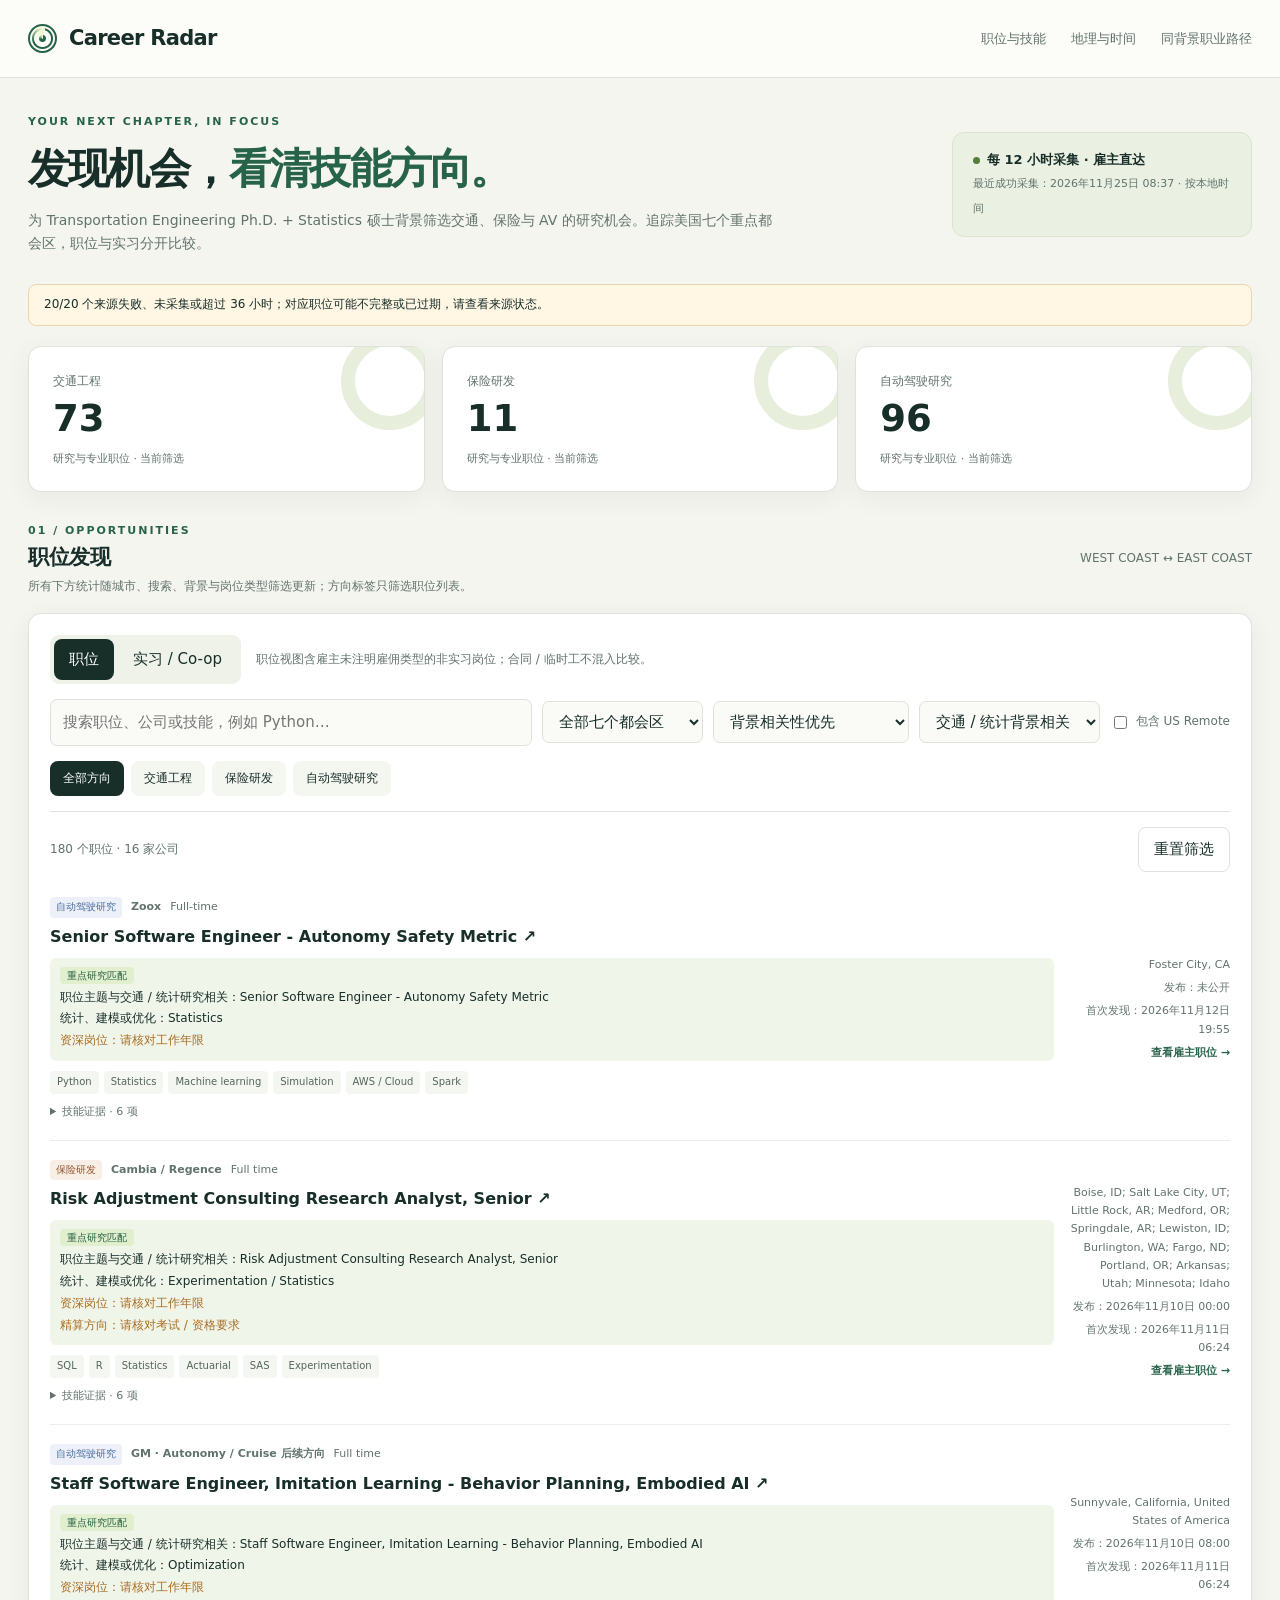
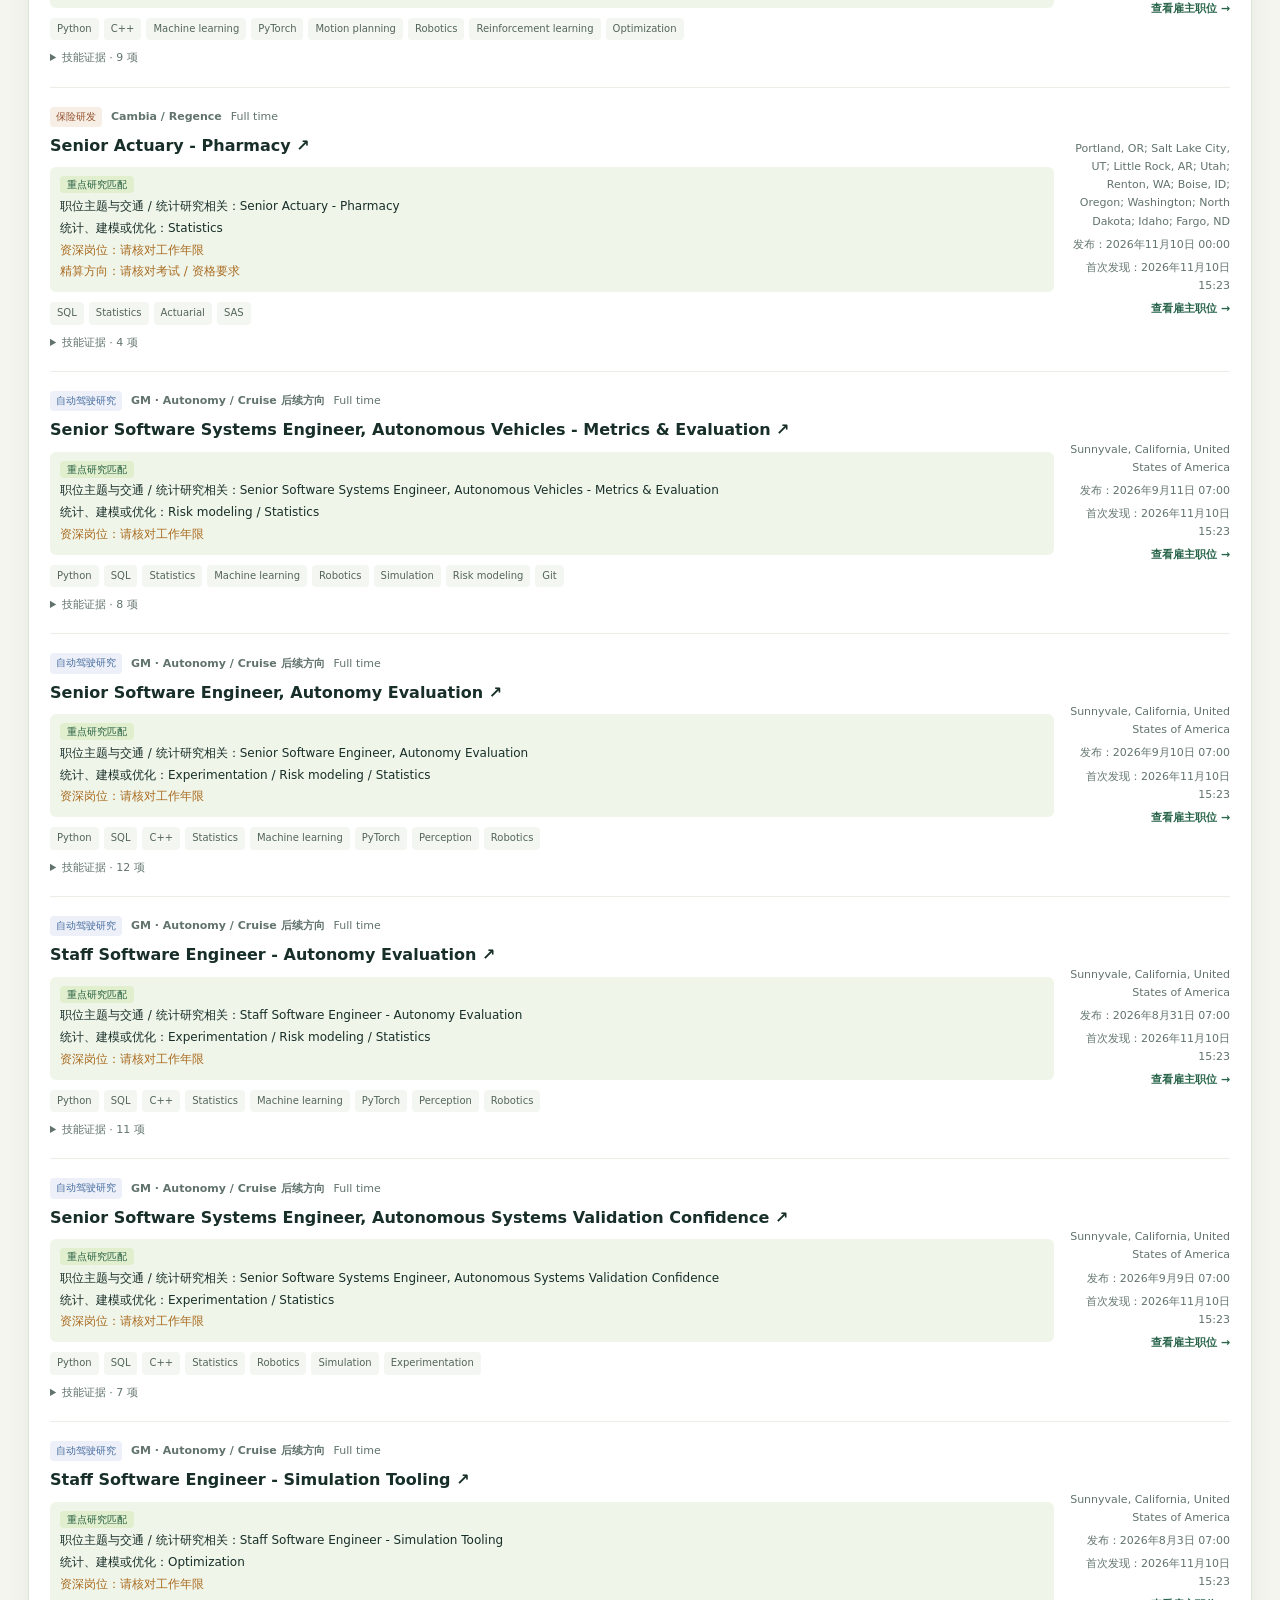
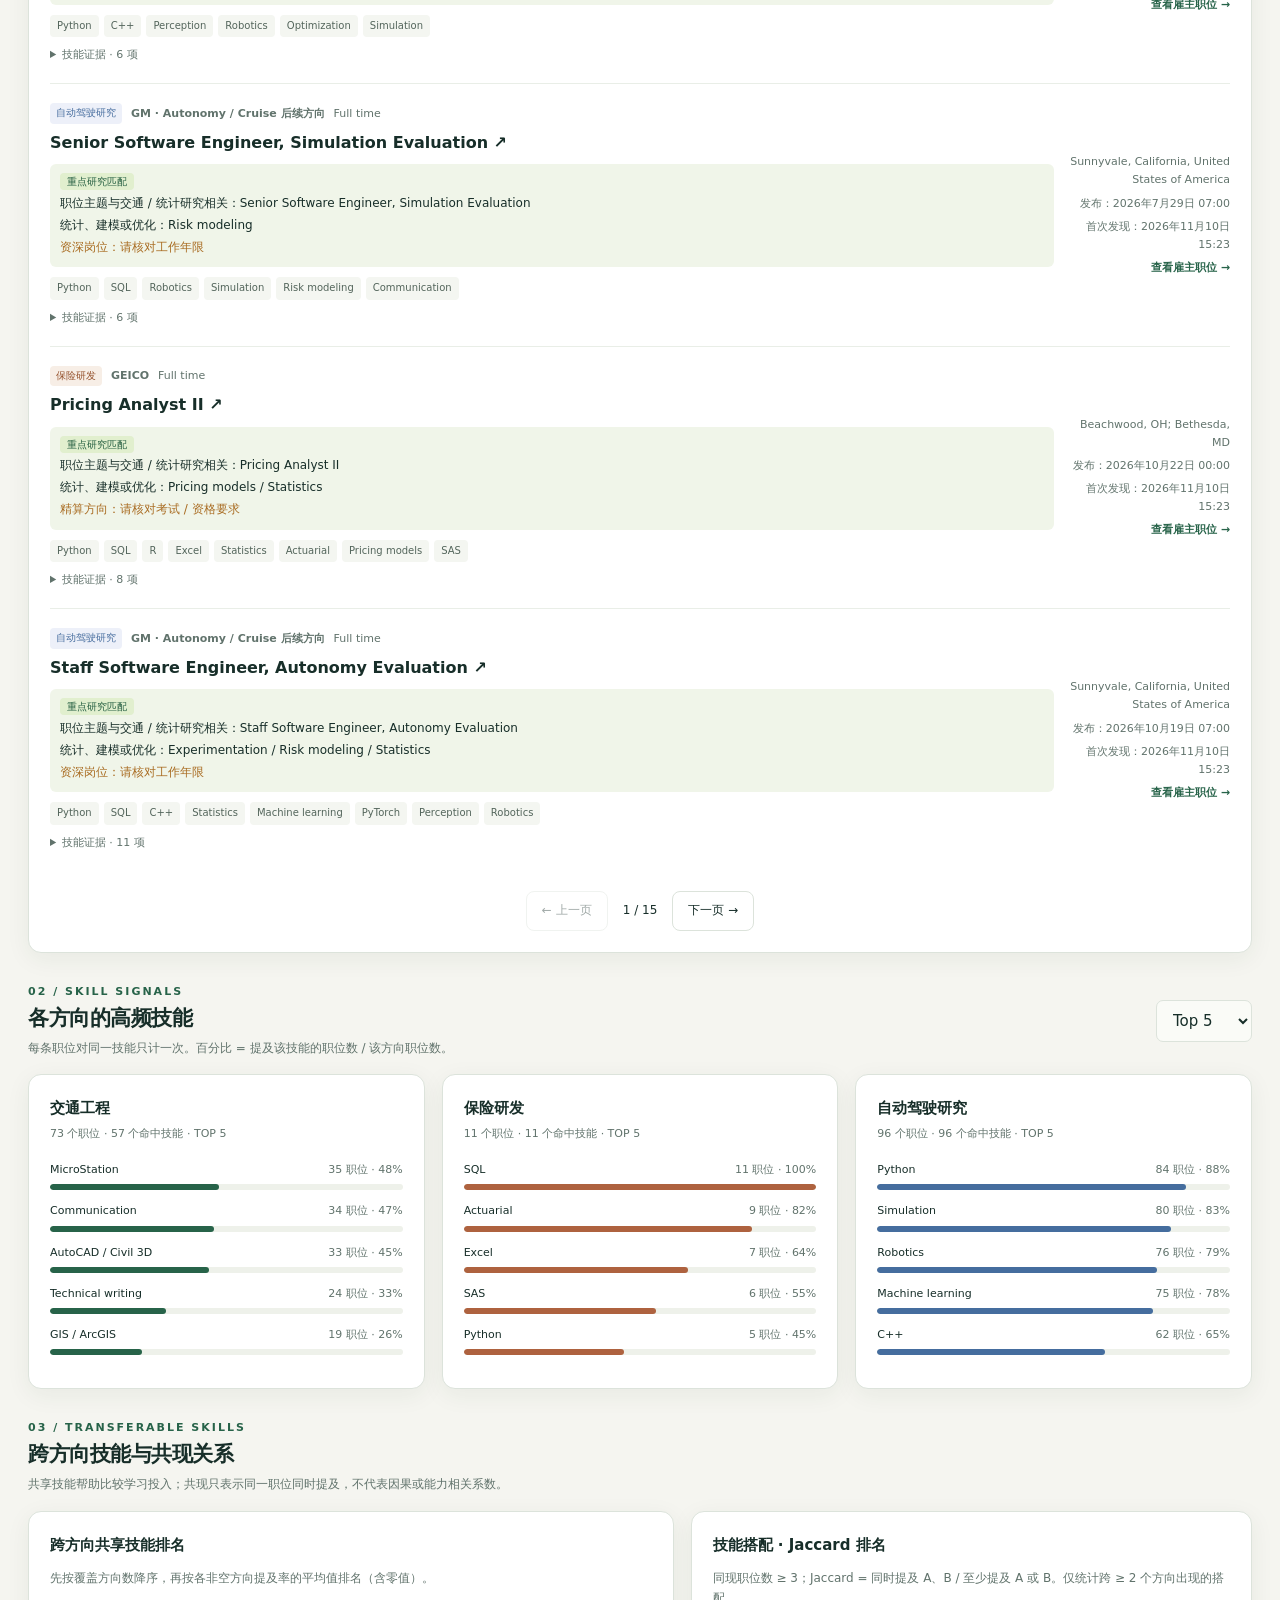
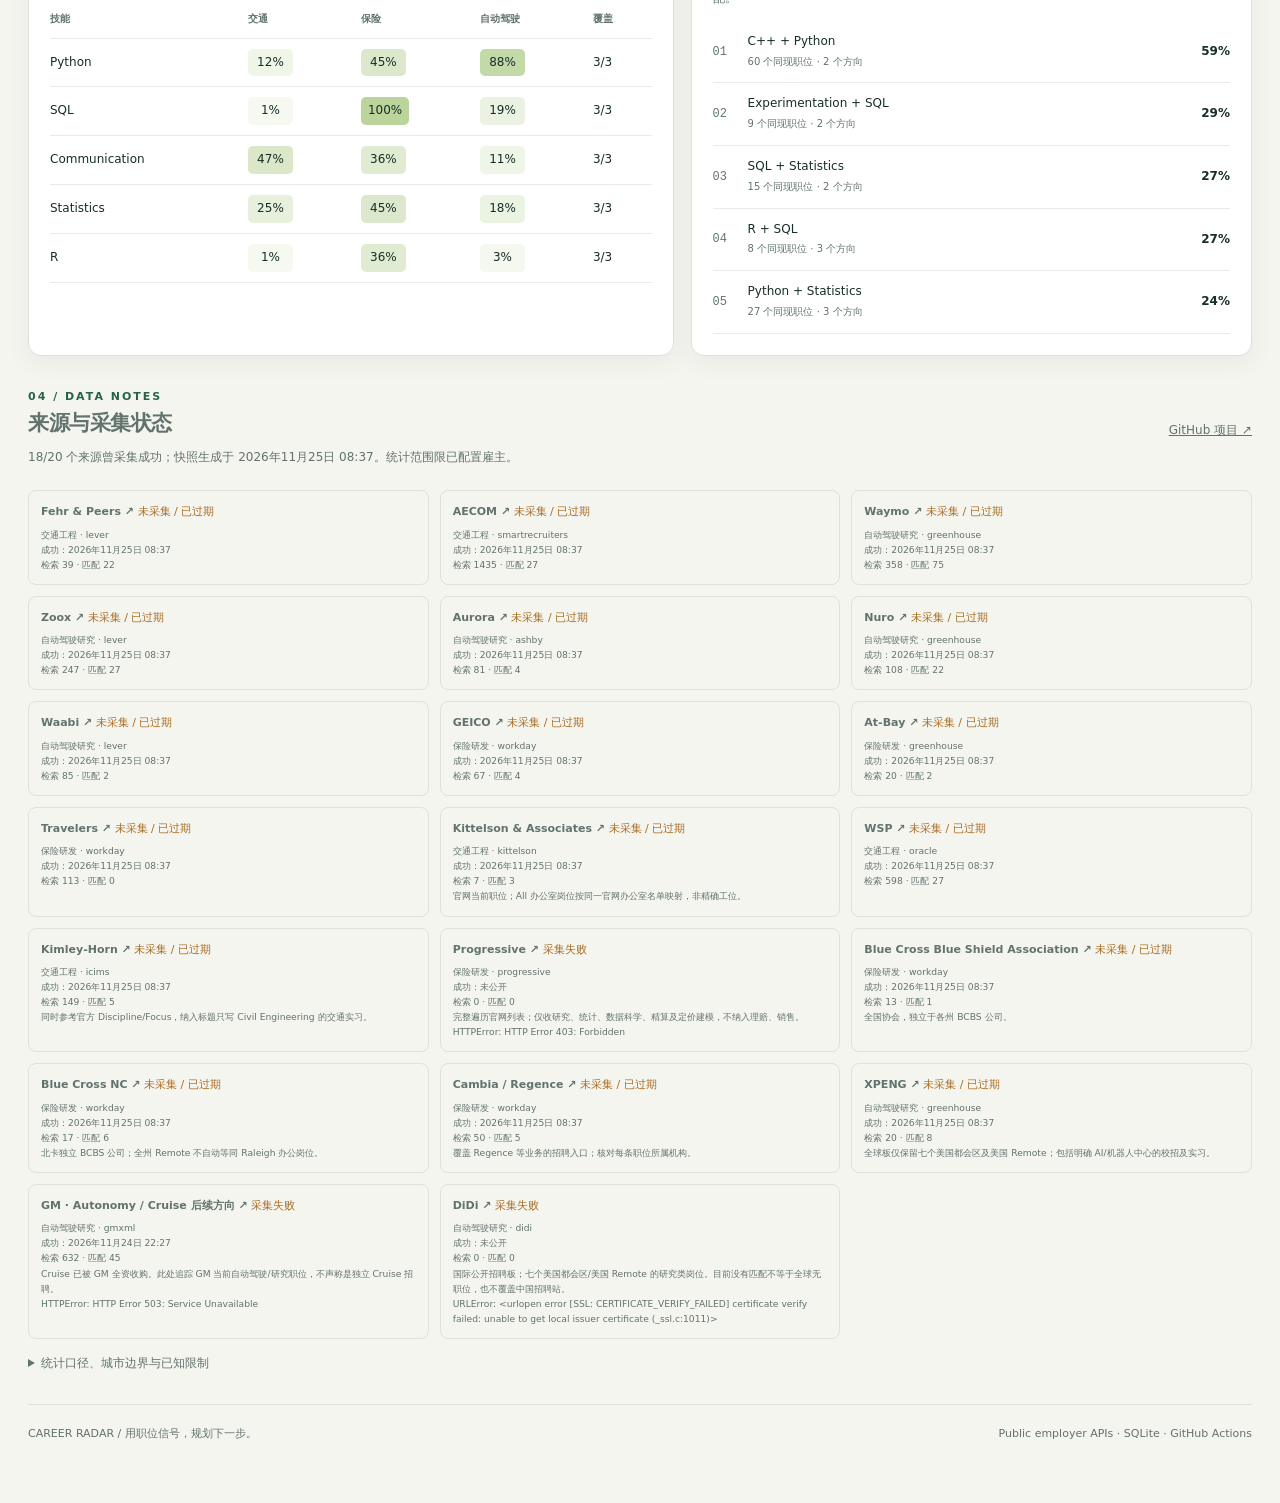
==== commit a118e86b: "Refresh job ledger and published snapshot [skip ci]" ====
--- a/index.html
+++ b/index.html
@@ -24,6 +24,6 @@
 <footer class="footer"><span>CAREER RADAR / 用职位信号，规划下一步。</span><span>Public employer APIs · SQLite · GitHub Actions</span></footer>
 </main>
 <noscript><p>请启用 JavaScript 以查看职位筛选与技能分析。原始数据可查看 <a href="data/jobs.json">jobs.json</a>。</p></noscript>
-<script id="snapshot" type="application/json">{"schema_version": 2, "generated_at": "2026-11-24T22:27:58+00:00", "refresh_hours": 12, "profile_version": "transport-statistics-v2", "tracks": {"traffic": "交通工程", "insurance": "保险研发", "av": "自动驾驶研究"}, "metros": ["Seattle", "Portland", "Los Angeles", "San Francisco", "Raleigh", "New York", "Washington DC"], "jobs": [{"id": "c2d60b8fb026a5976f9b6dbe", "source_id": "wsp", "external_id": "99842", "company": "WSP", "title": "Lead Consultant, Transportation Planning", "track": "traffic", "location": "Seattle, WA, United States", "metros": ["Seattle"], "url": "https://emit.fa.ca3.oraclecloud.com/hcmUI/CandidateExperience/en/sites/CX_2001/job/99842", "discipline": "", "posted_at": "2026-11-24T19:03:44+00:00", "source_updated_at": null, "employment": "Full time", "skills": [{"name": "Excel", "level": "required", "evidence": "MS Word, Excel, PowerPoint, GIS)"}, {"name": "GIS / ArcGIS", "level": "required", "evidence": "MS Word, Excel, PowerPoint, GIS)"}], "application_deadline": null, "kind": "job", "background_match": {"version": "transport-statistics-v2", "level": "related", "reasons": [{"kind": "title", "label": "职位主题与交通 / 统计研究相关", "evidence": "Lead Consultant, Transportation Planning"}], "flags": []}, "first_seen": "2026-11-24T22:27:58+00:00", "last_seen": "2026-11-24T22:27:58+00:00", "pending_closure": false, "first_missing_at": null}, {"id": "1f320df0a8b19afae420e9a7", "source_id": "nuro", "external_id": "8357716", "company": "Nuro", "title": "Director of Engineering, Autonomy", "track": "av", "location": "Mountain View, California (HQ)", "metros": ["San Francisco"], "url": "https://nuro.ai/careersitem?gh_jid=8357716", "discipline": "", "posted_at": null, "source_updated_at": "2026-11-23T18:27:22-05:00", "employment": "Full-time", "skills": [{"name": "Machine learning", "level": "mentioned", "evidence": "Deep technical expertise in large‑scale ML / robotics systems"}, {"name": "Computer vision", "level": "mentioned", "evidence": "Design, train, and productionize state-of-the-art systems leveraging: foundation and world models, LLM/VLM reasoning, reinforcement and imitation learning, generative and diffusion models, transformers, computer vision, "}, {"name": "Robotics", "level": "mentioned", "evidence": "Deep technical expertise in large‑scale ML / robotics systems"}, {"name": "LLM / NLP", "level": "mentioned", "evidence": "Design, train, and productionize state-of-the-art systems leveraging: foundation and world models, LLM/VLM reasoning, reinforcement and imitation learning, generative and diffusion models, transformers, computer vision, "}], "application_deadline": null, "kind": "job", "background_match": {"version": "transport-statistics-v2", "level": "adjacent", "reasons": [], "flags": ["资深岗位：请核对工作年限"]}, "first_seen": "2026-11-23T23:54:53+00:00", "last_seen": "2026-11-24T22:27:58+00:00", "pending_closure": false, "first_missing_at": null}, {"id": "c228bfa1d96b182dd6f8227d", "source_id": "aecom", "external_id": "744000163244926", "company": "AECOM", "title": "Principal, NY Metro Transportation Chief Architect", "track": "traffic", "location": "New York, NY, us", "metros": ["New York"], "url": "https://jobs.smartrecruiters.com/AECOM2/744000163244926-principal-ny-metro-transportation-chief-architect", "discipline": "", "posted_at": "2026-11-23T14:51:57.173Z", "source_updated_at": null, "employment": "Full-time", "skills": [{"name": "AutoCAD / Civil 3D", "level": "preferred", "evidence": "Expertise in digital delivery (BIM/Revit, AutoCAD, Navisworks, Bentley/MicroStation family of BIM and 3D modeling software, parametric tools) and advanced coordination workflows"}, {"name": "MicroStation", "level": "preferred", "evidence": "Expertise in digital delivery (BIM/Revit, AutoCAD, Navisworks, Bentley/MicroStation family of BIM and 3D modeling software, parametric tools) and advanced coordination workflows"}], "application_deadline": null, "kind": "job", "background_match": {"version": "transport-statistics-v2", "level": "related", "reasons": [{"kind": "title", "label": "交通工程领域背景", "evidence": "Principal, NY Metro Transportation Chief Architect"}], "flags": ["资深岗位：请核对工作年限"]}, "first_seen": "2026-11-23T23:54:53+00:00", "last_seen": "2026-11-24T22:27:58+00:00", "pending_closure": false, "first_missing_at": null}, {"id": "f3d29e3a7c4e5b16880f9e34", "source_id": "nuro", "external_id": "8357718", "company": "Nuro", "title": "Director of Engineering, Perception", "track": "av", "location": "Mountain View, California (HQ)", "metros": ["San Francisco"], "url": "https://nuro.ai/careersitem?gh_jid=8357718", "discipline": "", "posted_at": null, "source_updated_at": "2026-11-23T18:45:00-05:00", "employment": "Full-time", "skills": [{"name": "Machine learning", "level": "mentioned", "evidence": "Deep technical expertise in large‑scale ML / robotics systems"}, {"name": "Computer vision", "level": "mentioned", "evidence": "Design, train, and productionize state-of-the-art systems leveraging foundation and world models, transformers, computer vision, and sensor fusion."}, {"name": "Robotics", "level": "mentioned", "evidence": "Deep technical expertise in large‑scale ML / robotics systems"}], "application_deadline": null, "kind": "job", "background_match": {"version": "transport-statistics-v2", "level": "adjacent", "reasons": [], "flags": ["资深岗位：请核对工作年限"]}, "first_seen": "2026-11-23T23:54:53+00:00", "last_seen": "2026-11-24T22:27:58+00:00", "pending_closure": false, "first_missing_at": null}, {"id": "51551c60415755dafd502134", "source_id": "bcbsnc", "external_id": "RQ0019595", "company": "Blue Cross NC", "title": "Principal Actuarial Data Systems Analyst", "track": "insurance", "location": "Remote Flex - North Carolina; Remote Flex - South Carolina; Remote Flex - Wisconsin; Remote Flex - Kentucky; Remote Flex - Wyoming; Remote Flex - Utah; Remote Flex - South Dakota; Remote Flex - Oklahoma; Remote Flex - Ohio; Remote Flex - Missouri; Remote Flex - Mississippi; Remote Flex - Louisiana; Remote Flex - Kansas; Remote Flex - Iowa; Remote Flex - Indiana; Remote Flex - Arkansas; Remote Flex - Texas; Remote Flex - Georgia; Remote Flex - Virginia; Remote Flex - Tennessee; Remote Flex - Pennsylvania; Remote Flex - Michigan; Remote Flex - Idaho; Remote Flex - Florida; Remote Flex - Arizona; Remote Flex - Alabama", "metros": ["US Remote"], "url": "https://bcbsnc.wd5.myworkdayjobs.com/BCBSNC/job/Remote-Flex---North-Carolina/Principal-Actuarial-Data-Systems-Analyst_RQ0019595", "discipline": "", "posted_at": "2026-11-20", "source_updated_at": null, "employment": "Full time", "skills": [{"name": "SQL", "level": "preferred", "evidence": "5+ years of SQL Development/Analysis experience. (Highly preferred)"}, {"name": "Optimization", "level": "required", "evidence": "Manages the Maintenance and optimization of the Actuarial Systems Data Marts."}, {"name": "Actuarial", "level": "mentioned", "evidence": "As a Principal Actuarial Data Systems Analyst, you will play a crucial role in delivering technical data support and innovative solutions for Actuarial financial data systems and Marts"}, {"name": "AWS / Cloud", "level": "preferred", "evidence": "Experience with Snowflake, AWS cloud environments."}], "application_deadline": null, "kind": "job", "background_match": {"version": "transport-statistics-v2", "level": "core", "reasons": [{"kind": "title", "label": "职位主题与交通 / 统计研究相关", "evidence": "Principal Actuarial Data Systems Analyst"}, {"kind": "skill", "label": "统计、建模或优化", "evidence": "Optimization"}], "flags": ["资深岗位：请核对工作年限", "精算方向：请核对考试 / 资格要求"]}, "first_seen": "2026-11-20T20:23:09+00:00", "last_seen": "2026-11-24T09:55:44+00:00", "pending_closure": true, "first_missing_at": "2026-11-24T22:27:58+00:00"}, {"id": "0e526ca5ad81eb4228ed5af9", "source_id": "zoox", "external_id": "c6d372ce-1203-4d34-bd3e-f637e7d23483", "company": "Zoox", "title": "Contract Student Worker - Data Scientist (20 hrs wk)", "track": "av", "location": "Foster City, CA", "metros": ["San Francisco"], "url": "https://jobs.lever.co/zoox/c6d372ce-1203-4d34-bd3e-f637e7d23483", "discipline": "", "posted_at": null, "source_updated_at": null, "employment": "Contract", "skills": [{"name": "Python", "level": "required", "evidence": "Proficiency in Python and SQL."}, {"name": "SQL", "level": "required", "evidence": "Proficiency in Python and SQL."}, {"name": "Robotics", "level": "required", "evidence": "Robotics or AV data is a plus."}, {"name": "Spark", "level": "required", "evidence": "Experience with big data systems such as Spark."}, {"name": "Communication", "level": "required", "evidence": "Creative problem solving and strong communication skills."}, {"name": "Research publications", "level": "required", "evidence": "Must adhere with Zoox confidentiality requirements, including refraining from using or sharing proprietary company information outside of Zoox, such as in academic research, theses, publications, or presentations."}], "application_deadline": null, "kind": "other", "background_match": {"version": "transport-statistics-v2", "level": "related", "reasons": [{"kind": "title", "label": "职位主题与交通 / 统计研究相关", "evidence": "Contract Student Worker - Data Scientist (20 hrs wk)"}], "flags": []}, "first_seen": "2026-11-19T07:27:27+00:00", "last_seen": "2026-11-24T22:27:58+00:00", "pending_closure": false, "first_missing_at": null}, {"id": "431a346d2f10d4262d4531c9", "source_id": "bcbsnc", "external_id": "RQ0019793", "company": "Blue Cross NC", "title": "Senior Actuarial Analyst", "track": "insurance", "location": "Remote Flex - North Carolina; Remote Flex - Mississippi; Remote Flex - Louisiana; Remote Flex - South Carolina; Remote Flex - Kentucky; Remote Flex - Kansas; Remote Flex - Iowa; Remote Flex - Indiana; Remote Flex - Arkansas; Remote Flex - Texas; Remote Flex - Georgia; Remote Flex - Virginia; Remote Flex - Tennessee; Remote Flex - Pennsylvania; Remote Flex - Michigan; Remote Flex - Wyoming; Remote Flex - Wisconsin; Remote Flex - Idaho; Remote Flex - Utah; Remote Flex - Florida; Remote Flex - South Dakota; Remote Flex - Oklahoma; Remote Flex - Arizona; Remote Flex - Ohio; Remote Flex - Missouri; Remote Flex - Alabama", "metros": ["US Remote"], "url": "https://bcbsnc.wd5.myworkdayjobs.com/BCBSNC/job/Remote-Flex---North-Carolina/Senior-Actuarial-Analyst_RQ0019793-1", "discipline": "", "posted_at": "2026-11-18", "source_updated_at": null, "employment": "Full time", "skills": [{"name": "SQL", "level": "preferred", "evidence": "Proficient in Excel, SQL"}, {"name": "Excel", "level": "preferred", "evidence": "Proficient in Excel, SQL"}, {"name": "Statistics", "level": "mentioned", "evidence": "Blue Cross NC is looking for a Senior Actuarial Analyst who will apply expertise in mathematics, probability, statistics, and business principles to offer assistance and technical support for complex rating/pricing, valu"}, {"name": "Risk modeling", "level": "preferred", "evidence": "Actuarial Analysis, Actuarial Consulting, Actuarial Science, Business Analysis, Complex Project Management, Financial Modeling, Hiring Management, People Management, Risk Assessments, Valuation Analysis"}, {"name": "Actuarial", "level": "mentioned", "evidence": "Blue Cross NC is looking for a Senior Actuarial Analyst who will apply expertise in mathematics, probability, statistics, and business principles to offer assistance and technical support for complex rating/"}], "application_deadline": null, "kind": "job", "background_match": {"version": "transport-statistics-v2", "level": "core", "reasons": [{"kind": "title", "label": "职位主题与交通 / 统计研究相关", "evidence": "Senior Actuarial Analyst"}, {"kind": "skill", "label": "统计、建模或优化", "evidence": "Risk modeling / Statistics"}], "flags": ["资深岗位：请核对工作年限", "精算方向：请核对考试 / 资格要求"]}, "first_seen": "2026-11-19T07:27:27+00:00", "last_seen": "2026-11-24T22:27:58+00:00", "pending_closure": false, "first_missing_at": null}, {"id": "494dea99c477fee349cdbf25", "source_id": "aecom", "external_id": "744000162362779", "company": "AECOM", "title": "Sr. Transportation Highway/Roadway Engineer - 8 Years of Experience Required", "track": "traffic", "location": "Oakland, CA, us", "metros": ["San Francisco"], "url": "https://jobs.smartrecruiters.com/AECOM2/744000162362779-sr-transportation-highway-roadway-engineer-8-years-of-experience-required", "discipline": "", "posted_at": "2026-11-18T17:32:10.830Z", "source_updated_at": null, "employment": "Full-time", "skills": [{"name": "AutoCAD / Civil 3D", "level": "preferred", "evidence": "Proficiency in MicroStation, InRoads, AutoCAD, and Civil 3D, with experience leading design teams using these tools."}, {"name": "MicroStation", "level": "preferred", "evidence": "Proficiency in MicroStation, InRoads, AutoCAD, and Civil 3D, with experience leading design teams using these tools."}, {"name": "Communication", "level": "preferred", "evidence": "Strong written and verbal communication skills."}], "application_deadline": null, "kind": "job", "background_match": {"version": "transport-statistics-v2", "level": "related", "reasons": [{"kind": "title", "label": "交通工程领域背景", "evidence": "Sr. Transportation Highway/Roadway Engineer - 8 Years of Experience Required"}], "flags": ["资深岗位：请核对工作年限"]}, "first_seen": "2026-11-18T20:33:11+00:00", "last_seen": "2026-11-24T22:27:58+00:00", "pending_closure": false, "first_missing_at": null}, {"id": "cf6eecb84a243d1e6099ae92", "source_id": "aecom", "external_id": "744000162362589", "company": "AECOM", "title": "Sr. Transportation Highway/Roadway Engineer - 8 Years of Experience Required", "track": "traffic", "location": "San Jose, CA, us", "metros": ["San Francisco"], "url": "https://jobs.smartrecruiters.com/AECOM2/744000162362589-sr-transportation-highway-roadway-engineer-8-years-of-experience-required", "discipline": "", "posted_at": "2026-11-18T17:31:01.042Z", "source_updated_at": null, "employment": "Full-time", "skills": [{"name": "AutoCAD / Civil 3D", "level": "preferred", "evidence": "Proficiency in MicroStation, InRoads, AutoCAD, and Civil 3D, with experience leading design teams using these tools."}, {"name": "MicroStation", "level": "preferred", "evidence": "Proficiency in MicroStation, InRoads, AutoCAD, and Civil 3D, with experience leading design teams using these tools."}, {"name": "Communication", "level": "preferred", "evidence": "Strong written and verbal communication skills."}], "application_deadline": null, "kind": "job", "background_match": {"version": "transport-statistics-v2", "level": "related", "reasons": [{"kind": "title", "label": "交通工程领域背景", "evidence": "Sr. Transportation Highway/Roadway Engineer - 8 Years of Experience Required"}], "flags": ["资深岗位：请核对工作年限"]}, "first_seen": "2026-11-18T20:33:11+00:00", "last_seen": "2026-11-24T22:27:58+00:00", "pending_closure": false, "first_missing_at": null}, {"id": "da76e0396a2263b863309a15", "source_id": "aecom", "external_id": "744000162359921", "company": "AECOM", "title": "Sr. Transportation Highway/Roadway Engineer - 8+ Years of Experience", "track": "traffic", "location": "Orange, CA, us", "metros": ["Los Angeles"], "url": "https://jobs.smartrecruiters.com/AECOM2/744000162359921-sr-transportation-highway-roadway-engineer-8-years-of-experience", "discipline": "", "posted_at": "2026-11-18T17:19:28.133Z", "source_updated_at": null, "employment": "Full-time", "skills": [{"name": "AutoCAD / Civil 3D", "level": "preferred", "evidence": "Proficiency in MicroStation, InRoads, AutoCAD, and Civil 3D, with experience leading design teams using these tools."}, {"name": "MicroStation", "level": "preferred", "evidence": "Proficiency in MicroStation, InRoads, AutoCAD, and Civil 3D, with experience leading design teams using these tools."}, {"name": "Communication", "level": "preferred", "evidence": "Strong written and verbal communication skills."}], "application_deadline": null, "kind": "job", "background_match": {"version": "transport-statistics-v2", "level": "related", "reasons": [{"kind": "title", "label": "交通工程领域背景", "evidence": "Sr. Transportation Highway/Roadway Engineer - 8+ Years of Experience"}], "flags": ["资深岗位：请核对工作年限"]}, "first_seen": "2026-11-18T20:33:11+00:00", "last_seen": "2026-11-24T22:27:58+00:00", "pending_closure": false, "first_missing_at": null}, {"id": "e7fcf199beec30dd41f642ac", "source_id": "aecom", "external_id": "744000162362639", "company": "AECOM", "title": "Sr. Transportation Highway/Roadway Engineer - 8 Years of Experience Required", "track": "traffic", "location": "San Francisco, CA, us", "metros": ["San Francisco"], "url": "https://jobs.smartrecruiters.com/AECOM2/744000162362639-sr-transportation-highway-roadway-engineer-8-years-of-experience-required", "discipline": "", "posted_at": "2026-11-18T17:31:49.259Z", "source_updated_at": null, "employment": "Full-time", "skills": [{"name": "AutoCAD / Civil 3D", "level": "preferred", "evidence": "Proficiency in MicroStation, InRoads, AutoCAD, and Civil 3D, with experience leading design teams using these tools."}, {"name": "MicroStation", "level": "preferred", "evidence": "Proficiency in MicroStation, InRoads, AutoCAD, and Civil 3D, with experience leading design teams using these tools."}, {"name": "Communication", "level": "preferred", "evidence": "Strong written and verbal communication skills."}], "application_deadline": null, "kind": "job", "background_match": {"version": "transport-statistics-v2", "level": "related", "reasons": [{"kind": "title", "label": "交通工程领域背景", "evidence": "Sr. Transportation Highway/Roadway Engineer - 8 Years of Experience Required"}], "flags": ["资深岗位：请核对工作年限"]}, "first_seen": "2026-11-18T20:33:11+00:00", "last_seen": "2026-11-24T22:27:58+00:00", "pending_closure": false, "first_missing_at": null}, {"id": "6749fdcd4b92125cb814e2f4", "source_id": "waymo", "external_id": "8380137", "company": "Waymo", "title": "Senior Machine Learning Engineer, Driver Refinement & Validation", "track": "av", "location": "Mountain View, CA, USA; San Francisco, CA, USA", "metros": ["San Francisco"], "url": "https://careers.withwaymo.com/jobs?gh_jid=8380137", "discipline": "", "posted_at": null, "source_updated_at": "2026-11-17T17:24:59-05:00", "employment": "Not specified", "skills": [{"name": "Python", "level": "mentioned", "evidence": "Proficiency in Python and at least one deep learning frameworks (e.g. PyTorch, JAX, or TensorFlow)"}, {"name": "C++", "level": "mentioned", "evidence": "Proficiency in C++"}, {"name": "Machine learning", "level": "mentioned", "evidence": "We work with upstream and the downstream teams on developing the ML models and integrating into the Waymo Driver. As part of the data flywheel team you will take advantage of millions of miles of driving data from a dive"}, {"name": "Deep learning", "level": "mentioned", "evidence": "Bachelors in Computer Science or a similar discipline, or an equivalent amount of deep learning experience"}, {"name": "PyTorch", "level": "mentioned", "evidence": "PyTorch, JAX, or TensorFlow)"}, {"name": "TensorFlow", "level": "mentioned", "evidence": "PyTorch, JAX, or TensorFlow)"}, {"name": "Computer vision", "level": "mentioned", "evidence": "5+ years experience in Machine Learning and/or Computer Vision"}, {"name": "Perception", "level": "mentioned", "evidence": "Collaborate closely with partner teams such as perception, research, simulation, labeling, and evaluation."}, {"name": "Motion planning", "level": "mentioned", "evidence": "Experience in the autonomous driving domain, including areas like motion planning or perception"}, {"name": "Robotics", "level": "mentioned", "evidence": "MS or PhD Degree in Machine Learning, Robotics, Computer Science or a similar discipline"}, {"name": "Reinforcement learning", "level": "mentioned", "evidence": "Design, develop, and implement ML solutions for autonomous vehicle planning including, but not limited to, modeling, reward/loss shaping, finetuning, reinforcement learning, data shaping, etc."}, {"name": "Simulation", "level": "mentioned", "evidence": "The Waymo Driver has provided over ten million rider-only trips, enabled by its experience autonomously driving over 100 million miles on public roads and tens of billions in simulation across 15+ U.S. states."}, {"name": "LLM / NLP", "level": "mentioned", "evidence": "Leverage large language models and world foundation models for reasoning, decision making and multi-modality generation."}, {"name": "Research publications", "level": "mentioned", "evidence": "Publications at top-tier conferences like CVPR, ICCV, ECCV, ICLR, ICML, ICRA, IROS, RSS, NeurIPS, AAAI, IJCV, PAMI"}], "application_deadline": null, "kind": "unspecified", "background_match": {"version": "transport-statistics-v2", "level": "related", "reasons": [{"kind": "title", "label": "职位主题与交通 / 统计研究相关", "evidence": "Senior Machine Learning Engineer, Driver Refinement & Validation"}], "flags": ["资深岗位：请核对工作年限"]}, "first_seen": "2026-11-18T07:30:05+00:00", "last_seen": "2026-11-24T22:27:58+00:00", "pending_closure": false, "first_missing_at": null}, {"id": "7869b6b30742725b8aa1bdd4", "source_id": "xpeng", "external_id": "8446966002", "company": "XPENG", "title": "Senior Machine Learning Engineer - AI Foundation", "track": "av", "location": "Santa Clara, CA", "metros": ["San Francisco"], "url": "https://job-boards.greenhouse.io/xpengmotors/jobs/8446966002", "discipline": "", "posted_at": null, "source_updated_at": "2026-11-17T18:36:50-05:00", "employment": "Not specified", "skills": [{"name": "Python", "level": "required", "evidence": "Strong programming skills in Python and C++"}, {"name": "C++", "level": "required", "evidence": "Strong programming skills in Python and C++"}, {"name": "Machine learning", "level": "mentioned", "evidence": "With a strong focus on intelligent mobility, XPENG is dedicated to reshaping the future of transportation through cutting-edge R&D in AI, machine learning, and smart connectivity."}, {"name": "PyTorch", "level": "required", "evidence": "Good knowledge of PyTorch."}, {"name": "Robotics", "level": "mentioned", "evidence": "XPENG is a leading smart technology company at the forefront of innovation, integrating advanced AI and autonomous driving technologies into its vehicles, including electric vehicles (EVs), electric vertical take-off and"}, {"name": "Optimization", "level": "mentioned", "evidence": "Implement and benchmark (Quantization, Knowledge distillation, structured and unstructured pruning, KV-cache optimization, etc.)."}, {"name": "LLM / NLP", "level": "mentioned", "evidence": "Optimize transformer-based LLMs for low-latency and high-throughput inference."}], "application_deadline": null, "kind": "unspecified", "background_match": {"version": "transport-statistics-v2", "level": "related", "reasons": [{"kind": "skill", "label": "统计、建模或优化", "evidence": "Optimization"}], "flags": ["资深岗位：请核对工作年限"]}, "first_seen": "2026-11-18T07:30:05+00:00", "last_seen": "2026-11-24T22:27:58+00:00", "pending_closure": false, "first_missing_at": null}, {"id": "5d65623b848ed517f8cc77ac", "source_id": "nuro", "external_id": "8341046", "company": "Nuro", "title": "Machine Learning Research Scientist, Active Learning", "track": "av", "location": "Mountain View, California (HQ)", "metros": ["San Francisco"], "url": "https://nuro.ai/careersitem?gh_jid=8341046", "discipline": "", "posted_at": null, "source_updated_at": "2026-11-21T01:12:13-05:00", "employment": "Full-time", "skills": [{"name": "Python", "level": "preferred", "evidence": "You have strong problem-solving and programming skills (Python)"}, {"name": "Machine learning", "level": "mentioned", "evidence": "The Foundation Models team leverages the cutting edge of machine learning research to solve practical, real-world, challenging problems. Here, you will focus on developing and implementing innovative strategies in active"}, {"name": "Deep learning", "level": "mentioned", "evidence": "You have subject matter expertise and research in one or more of the following areas: Machine Learning, Deep Learning, Robotics (bonus), and have some familiarity with the state of the art in ML for autonomous driving an"}, {"name": "Prediction", "level": "mentioned", "evidence": "Here, you will focus on developing and implementing innovative strategies in active learning, data curation, and quality research, to enhance the effectiveness and adaptability of our core behavior prediction, planning, "}, {"name": "Robotics", "level": "mentioned", "evidence": "You have subject matter expertise and research in one or more of the following areas: Machine Learning, Deep Learning, Robotics (bonus), and have some familiarity with the state of the art in ML for autonomous driving an"}, {"name": "LLM / NLP", "level": "mentioned", "evidence": "Here, you will focus on developing and implementing innovative strategies in active learning, data curation, and quality research, to enhance the effectiveness and adaptability of our core behavior prediction, planning, "}, {"name": "Research publications", "level": "preferred", "evidence": "Demonstrated research publications in any of the major conferences is a bonus (RSS, ICRA, CoRL, CVPR, ICLR, ICML, NeurIPS, ICCV, AAAI, etc.)"}], "application_deadline": null, "kind": "job", "background_match": {"version": "transport-statistics-v2", "level": "adjacent", "reasons": [], "flags": []}, "first_seen": "2026-11-17T07:56:36+00:00", "last_seen": "2026-11-24T22:27:58+00:00", "pending_closure": false, "first_missing_at": null}, {"id": "9e7076c34a4f4ccae440ab12", "source_id": "aecom", "external_id": "744000161903017", "company": "AECOM", "title": "Senior Transportation Hydraulics Engineer", "track": "traffic", "location": "Raleigh, NC, us", "metros": ["Raleigh"], "url": "https://jobs.smartrecruiters.com/AECOM2/744000161903017-senior-transportation-hydraulics-engineer-", "discipline": "", "posted_at": "2026-11-16T20:04:29.922Z", "source_updated_at": null, "employment": "Full-time", "skills": [{"name": "MicroStation", "level": "required", "evidence": "Proficiency with engineering design software such as MicroStation, OpenRoads Designer, etc."}], "application_deadline": null, "kind": "job", "background_match": {"version": "transport-statistics-v2", "level": "related", "reasons": [{"kind": "title", "label": "交通工程领域背景", "evidence": "Senior Transportation Hydraulics Engineer"}], "flags": ["资深岗位：请核对工作年限"]}, "first_seen": "2026-11-16T22:04:01+00:00", "last_seen": "2026-11-24T22:27:58+00:00", "pending_closure": false, "first_missing_at": null}, {"id": "e673483e74df5b6f33b83e03", "source_id": "aecom", "external_id": "744000161919719", "company": "AECOM", "title": "Construction and Project Management Leader – Transportation", "track": "traffic", "location": "Seattle, WA, us", "metros": ["Seattle"], "url": "https://jobs.smartrecruiters.com/AECOM2/744000161919719-construction-and-project-management-leader-transportation", "discipline": "", "posted_at": "2026-11-16T21:52:38.071Z", "source_updated_at": null, "employment": "Full-time", "skills": [], "application_deadline": null, "kind": "job", "background_match": {"version": "transport-statistics-v2", "level": "related", "reasons": [{"kind": "title", "label": "交通工程领域背景", "evidence": "Construction and Project Management Leader – Transportation"}], "flags": []}, "first_seen": "2026-11-16T22:04:01+00:00", "last_seen": "2026-11-24T22:27:58+00:00", "pending_closure": false, "first_missing_at": null}, {"id": "0fcaa48d2fa480cd13dbe56b", "source_id": "aecom", "external_id": "744000161594799", "company": "AECOM", "title": "Sr. Transportation Highway/Roadway Engineer - 8+ Years of Experience", "track": "traffic", "location": "Long Beach, CA, us", "metros": ["Los Angeles"], "url": "https://jobs.smartrecruiters.com/AECOM2/744000161594799-sr-transportation-highway-roadway-engineer-8-years-of-experience", "discipline": "", "posted_at": "2026-11-13T23:47:43.605Z", "source_updated_at": null, "employment": "Full-time", "skills": [{"name": "AutoCAD / Civil 3D", "level": "preferred", "evidence": "Proficiency in MicroStation, InRoads, AutoCAD, and Civil 3D, with experience leading design teams using these tools."}, {"name": "MicroStation", "level": "preferred", "evidence": "Proficiency in MicroStation, InRoads, AutoCAD, and Civil 3D, with experience leading design teams using these tools."}, {"name": "Communication", "level": "preferred", "evidence": "Strong written and verbal communication skills."}], "application_deadline": null, "kind": "job", "background_match": {"version": "transport-statistics-v2", "level": "related", "reasons": [{"kind": "title", "label": "交通工程领域背景", "evidence": "Sr. Transportation Highway/Roadway Engineer - 8+ Years of Experience"}], "flags": ["资深岗位：请核对工作年限"]}, "first_seen": "2026-11-14T06:25:41+00:00", "last_seen": "2026-11-24T22:27:58+00:00", "pending_closure": false, "first_missing_at": null}, {"id": "3bfb0f24573902e88c07c842", "source_id": "aecom", "external_id": "744000161594969", "company": "AECOM", "title": "Sr. Transportation Highway/Roadway Engineer - 8+ Years of Experience", "track": "traffic", "location": "Los Angeles, CA, us", "metros": ["Los Angeles"], "url": "https://jobs.smartrecruiters.com/AECOM2/744000161594969-sr-transportation-highway-roadway-engineer-8-years-of-experience", "discipline": "", "posted_at": "2026-11-13T23:48:36.276Z", "source_updated_at": null, "employment": "Full-time", "skills": [{"name": "AutoCAD / Civil 3D", "level": "preferred", "evidence": "Proficiency in MicroStation, InRoads, AutoCAD, and Civil 3D, with experience leading design teams using these tools."}, {"name": "MicroStation", "level": "preferred", "evidence": "Proficiency in MicroStation, InRoads, AutoCAD, and Civil 3D, with experience leading design teams using these tools."}, {"name": "Communication", "level": "preferred", "evidence": "Strong written and verbal communication skills."}], "application_deadline": null, "kind": "job", "background_match": {"version": "transport-statistics-v2", "level": "related", "reasons": [{"kind": "title", "label": "交通工程领域背景", "evidence": "Sr. Transportation Highway/Roadway Engineer - 8+ Years of Experience"}], "flags": ["资深岗位：请核对工作年限"]}, "first_seen": "2026-11-14T06:25:41+00:00", "last_seen": "2026-11-24T22:27:58+00:00", "pending_closure": false, "first_missing_at": null}, {"id": "4bbd3c6a52b90a4683f606be", "source_id": "aecom", "external_id": "744000161595439", "company": "AECOM", "title": "Sr. Transportation Highway/Roadway Engineer - 8+ Years of Experience", "track": "traffic", "location": "Portland, OR, us", "metros": ["Portland"], "url": "https://jobs.smartrecruiters.com/AECOM2/744000161595439-sr-transportation-highway-roadway-engineer-8-years-of-experience", "discipline": "", "posted_at": "2026-11-13T23:55:17.972Z", "source_updated_at": null, "employment": "Full-time", "skills": [{"name": "AutoCAD / Civil 3D", "level": "preferred", "evidence": "Proficiency in MicroStation, InRoads, AutoCAD, and Civil 3D, with experience leading design teams using these tools."}, {"name": "MicroStation", "level": "preferred", "evidence": "Proficiency in MicroStation, InRoads, AutoCAD, and Civil 3D, with experience leading design teams using these tools."}, {"name": "Communication", "level": "preferred", "evidence": "Strong written and verbal communication skills."}], "application_deadline": null, "kind": "job", "background_match": {"version": "transport-statistics-v2", "level": "related", "reasons": [{"kind": "title", "label": "交通工程领域背景", "evidence": "Sr. Transportation Highway/Roadway Engineer - 8+ Years of Experience"}], "flags": ["资深岗位：请核对工作年限"]}, "first_seen": "2026-11-14T06:25:41+00:00", "last_seen": "2026-11-24T22:27:58+00:00", "pending_closure": false, "first_missing_at": null}, {"id": "931be9fb1bd795fcf9b9de31", "source_id": "aecom", "external_id": "744000161595324", "company": "AECOM", "title": "Sr. Transportation Highway/Roadway Engineer - 8+ Years of Experience", "track": "traffic", "location": "Seattle, WA, us", "metros": ["Seattle"], "url": "https://jobs.smartrecruiters.com/AECOM2/744000161595324-sr-transportation-highway-roadway-engineer-8-years-of-experience", "discipline": "", "posted_at": "2026-11-13T23:54:12.653Z", "source_updated_at": null, "employment": "Full-time", "skills": [{"name": "AutoCAD / Civil 3D", "level": "preferred", "evidence": "Proficiency in MicroStation, InRoads, AutoCAD, and Civil 3D, with experience leading design teams using these tools."}, {"name": "MicroStation", "level": "preferred", "evidence": "Proficiency in MicroStation, InRoads, AutoCAD, and Civil 3D, with experience leading design teams using these tools."}, {"name": "Communication", "level": "preferred", "evidence": "Strong written and verbal communication skills."}], "application_deadline": null, "kind": "job", "background_match": {"version": "transport-statistics-v2", "level": "related", "reasons": [{"kind": "title", "label": "交通工程领域背景", "evidence": "Sr. Transportation Highway/Roadway Engineer - 8+ Years of Experience"}], "flags": ["资深岗位：请核对工作年限"]}, "first_seen": "2026-11-14T06:25:41+00:00", "last_seen": "2026-11-24T22:27:58+00:00", "pending_closure": false, "first_missing_at": null}, {"id": "309b7b59586cf9aefd853553", "source_id": "zoox", "external_id": "0f42ac76-3821-4805-8b59-446477d1e1db", "company": "Zoox", "title": "Data Scientist Intern [Summer 2027]", "track": "av", "location": "Foster City, CA", "metros": ["San Francisco"], "url": "https://jobs.lever.co/zoox/0f42ac76-3821-4805-8b59-446477d1e1db", "discipline": "", "posted_at": null, "source_updated_at": null, "employment": "Internship", "skills": [{"name": "Python", "level": "mentioned", "evidence": "Process and analyze large-scale datasets using SQL, Python, or distributed data frameworks (Spark/Databricks) to extract actionable insights on vehicle behavior and operational risk."}, {"name": "SQL", "level": "mentioned", "evidence": "Process and analyze large-scale datasets using SQL, Python, or distributed data frameworks (Spark/Databricks) to extract actionable insights on vehicle behavior and operational risk."}, {"name": "Statistics", "level": "mentioned", "evidence": "Formulate and build statistical and machine learning models to evaluate system performance and analyze rare, high-consequence safety events."}, {"name": "Machine learning", "level": "mentioned", "evidence": "Formulate and build statistical and machine learning models to evaluate system performance and analyze rare, high-consequence safety events."}, {"name": "Risk modeling", "level": "required", "evidence": "Rare-Event Modeling & Domain Experience: Familiarity with autonomous vehicles, transportation network companies (TNCs), quantitative safety/risk modeling, or fraud/rare-event detection."}, {"name": "Causal inference", "level": "required", "evidence": "Experience or coursework in spatial statistics, space-time models, point process models, or causal inference."}, {"name": "LLM / NLP", "level": "required", "evidence": "AI-Assisted Workflow & Tooling: Experience utilizing AI-assisted data analysis, modern coding agents, or LLM-driven research workflows to accelerate data exploration and model development."}, {"name": "Spark", "level": "mentioned", "evidence": "Process and analyze large-scale datasets using SQL, Python, or distributed data frameworks (Spark/Databricks) to extract actionable insights on vehicle behavior and operational risk."}], "application_deadline": null, "kind": "intern", "background_match": {"version": "transport-statistics-v2", "level": "core", "reasons": [{"kind": "title", "label": "职位主题与交通 / 统计研究相关", "evidence": "Data Scientist Intern [Summer 2027]"}, {"kind": "skill", "label": "统计、建模或优化", "evidence": "Causal inference / Risk modeling / Statistics"}], "flags": []}, "first_seen": "2026-11-13T06:48:22+00:00", "last_seen": "2026-11-24T22:27:58+00:00", "pending_closure": false, "first_missing_at": null}, {"id": "6344e503d80151ea73c6960c", "source_id": "zoox", "external_id": "536c5019-daa9-45c2-985e-32ba0ef32289", "company": "Zoox", "title": "Senior Software Engineer - Autonomy Safety Metric", "track": "av", "location": "Foster City, CA", "metros": ["San Francisco"], "url": "https://jobs.lever.co/zoox/536c5019-daa9-45c2-985e-32ba0ef32289", "discipline": "", "posted_at": null, "source_updated_at": null, "employment": "Full-time", "skills": [{"name": "Python", "level": "required", "evidence": "Expert Python, with production experience in PySpark/Spark and Pandas"}, {"name": "Statistics", "level": "mentioned", "evidence": "Turn the statistical method (sampling, triage weights, mileage sharing, projections) into tested, reproducible code with checks that fail loudly when the data is bad."}, {"name": "Machine learning", "level": "mentioned", "evidence": "As a member of this team, you will own and scale the pipeline behind these numbers, driving innovation in ML model scoring, sampling, and projections while making the system faster, more reliable, and easier to audit. Yo"}, {"name": "Simulation", "level": "required", "evidence": "Experience with autonomous-vehicle simulation, safety metrics or triage workflows"}, {"name": "AWS / Cloud", "level": "required", "evidence": "Experience with Databricks and AWS (EMR Serverless, S3)"}, {"name": "Spark", "level": "mentioned", "evidence": "Build and maintain the Behavior Evaluation data pipelines (PySpark/zspark medallion architecture on Databricks, EMR Serverless and Airflow) that produce weekly per-geofence estimates."}], "application_deadline": null, "kind": "job", "background_match": {"version": "transport-statistics-v2", "level": "core", "reasons": [{"kind": "title", "label": "职位主题与交通 / 统计研究相关", "evidence": "Senior Software Engineer - Autonomy Safety Metric"}, {"kind": "skill", "label": "统计、建模或优化", "evidence": "Statistics"}], "flags": ["资深岗位：请核对工作年限"]}, "first_seen": "2026-11-12T19:55:30+00:00", "last_seen": "2026-11-24T22:27:58+00:00", "pending_closure": false, "first_missing_at": null}, {"id": "09a731d367785775aa153cd8", "source_id": "fehr-peers", "external_id": "46994aaf-a1cd-4789-a611-e27a60296cf4", "company": "Fehr & Peers", "title": "Transportation Internship (Summer 2027)", "track": "traffic", "location": "Portland, Oregon", "metros": ["Portland"], "url": "https://jobs.lever.co/fehrandpeers/46994aaf-a1cd-4789-a611-e27a60296cf4", "discipline": "", "posted_at": null, "source_updated_at": null, "employment": "Internship", "skills": [{"name": "R", "level": "mentioned", "evidence": "Proficiency in one of the following: Microsoft Excel, the Adobe Creative Suite, SketchUp, ArcGIS, statistical software (Stata, R, SPSS) traffic operations software (VISSIM, Synchro), design and drafting software (AutoCAD"}, {"name": "Excel", "level": "mentioned", "evidence": "Proficiency in one of the following: Microsoft Excel, the Adobe Creative Suite, SketchUp, ArcGIS, statistical software (Stata, R, SPSS) traffic operations software (VISSIM, Synchro), design and drafting software"}, {"name": "GIS / ArcGIS", "level": "required", "evidence": "Various degrees considered including transportation or civil engineering; transportation/urban planning; or a related field (e.g., geography, public policy, economics, sociology, statistics, anthropology, graphic design,"}, {"name": "AutoCAD / Civil 3D", "level": "mentioned", "evidence": "Proficiency in one of the following: Microsoft Excel, the Adobe Creative Suite, SketchUp, ArcGIS, statistical software (Stata, R, SPSS) traffic operations software (VISSIM, Synchro), design and drafting software (AutoCAD"}, {"name": "MicroStation", "level": "mentioned", "evidence": "Proficiency in one of the following: Microsoft Excel, the Adobe Creative Suite, SketchUp, ArcGIS, statistical software (Stata, R, SPSS) traffic operations software (VISSIM, Synchro), design and drafting software (AutoCAD"}, {"name": "Synchro", "level": "mentioned", "evidence": "Proficiency in one of the following: Microsoft Excel, the Adobe Creative Suite, SketchUp, ArcGIS, statistical software (Stata, R, SPSS) traffic operations software (VISSIM, Synchro), design and drafting software (AutoCAD"}, {"name": "VISSIM", "level": "mentioned", "evidence": "Proficiency in one of the following: Microsoft Excel, the Adobe Creative Suite, SketchUp, ArcGIS, statistical software (Stata, R, SPSS) traffic operations software (VISSIM, Synchro), design and drafting software (AutoCAD"}, {"name": "Travel demand modeling", "level": "mentioned", "evidence": "Work on a variety of projects which may include traffic operations simulations, bicycle and pedestrian plans, freight and goods movement planning, traffic impact studies, travel demand modeling, transit planning, and reg"}, {"name": "Traffic simulation", "level": "mentioned", "evidence": "Work on a variety of projects which may include traffic operations simulations, bicycle and pedestrian plans, freight and goods movement planning, traffic impact studies, travel demand modeling, transit planning, and reg"}, {"name": "Statistics", "level": "required", "evidence": "Various degrees considered including transportation or civil engineering; transportation/urban planning; or a related field (e.g., geography, public policy, economics, sociology, statistics, anthropology, graphic design,"}, {"name": "Simulation", "level": "mentioned", "evidence": "Work on a variety of projects which may include traffic operations simulations, bicycle and pedestrian plans, freight and goods movement planning, traffic impact studies, travel demand modeling, transit planning, and reg"}, {"name": "Communication", "level": "required", "evidence": "Excellent verbal and written communication skills, interpersonal relationship skills, and presentation skills"}], "application_deadline": null, "kind": "intern", "background_match": {"version": "transport-statistics-v2", "level": "related", "reasons": [{"kind": "skill", "label": "统计、建模或优化", "evidence": "Statistics / Traffic simulation / Travel demand modeling"}], "flags": []}, "first_seen": "2026-11-12T07:12:47+00:00", "last_seen": "2026-11-24T22:27:58+00:00", "pending_closure": false, "first_missing_at": null}, {"id": "251efad6ce236c67c02d18f9", "source_id": "zoox", "external_id": "05935821-98c8-4882-8b53-6f00c48e0b64", "company": "Zoox", "title": "Senior Manager, R&D Vehicle Production", "track": "av", "location": "Fremont, CA", "metros": ["San Francisco"], "url": "https://jobs.lever.co/zoox/05935821-98c8-4882-8b53-6f00c48e0b64", "discipline": "", "posted_at": null, "source_updated_at": null, "employment": "Full-time", "skills": [{"name": "Robotics", "level": "required", "evidence": "15+ years of experience in vehicle or complex electromechanical assembly manufacturing (e.g., automotive, aerospace, robotics), including prototype, pilot, or NPI builds."}], "application_deadline": null, "kind": "job", "background_match": {"version": "transport-statistics-v2", "level": "adjacent", "reasons": [], "flags": ["资深岗位：请核对工作年限"]}, "first_seen": "2026-11-11T19:37:04+00:00", "last_seen": "2026-11-24T22:27:58+00:00", "pending_closure": false, "first_missing_at": null}, {"id": "8a83d51edbde15f5523c322b", "source_id": "bcbsnc", "external_id": "RQ0018754", "company": "Blue Cross NC", "title": "Principal Actuary, Cost of Care", "track": "insurance", "location": "Remote Flex - North Carolina; Remote Flex - Mississippi; Remote Flex - Louisiana; Remote Flex - South Carolina; Remote Flex - Kentucky; Remote Flex - Kansas; Remote Flex - Iowa; Remote Flex - Indiana; Remote Flex - Arkansas; Remote Flex - Texas; Remote Flex - Georgia; Remote Flex - Virginia; Remote Flex - Tennessee; Remote Flex - Pennsylvania; Remote Flex - Michigan; Remote Flex - Wyoming; Remote Flex - Wisconsin; Remote Flex - Idaho; Remote Flex - Utah; Remote Flex - Florida; Remote Flex - South Dakota; Remote Flex - Oklahoma; Remote Flex - Arizona; Remote Flex - Ohio; Remote Flex - Missouri; Remote Flex - Alabama", "metros": ["US Remote"], "url": "https://bcbsnc.wd5.myworkdayjobs.com/BCBSNC/job/Remote-Flex---North-Carolina/Principal-Actuary--Cost-of-Care_RQ0018754", "discipline": "", "posted_at": "2026-11-16", "source_updated_at": null, "employment": "Full time", "skills": [{"name": "SQL", "level": "preferred", "evidence": "SQL-based data queries and data management"}, {"name": "Actuarial", "level": "mentioned", "evidence": "The Principal Actuary delivers a broad range of actuarial or analytical work for the company, such as conducting pricing and actuarial strategy for a business segment, evaluating ad"}, {"name": "Communication", "level": "mentioned", "evidence": "Communicate effectively with all levels and divisions within the organization, including Divisional Leadership"}], "application_deadline": null, "kind": "job", "background_match": {"version": "transport-statistics-v2", "level": "related", "reasons": [{"kind": "title", "label": "职位主题与交通 / 统计研究相关", "evidence": "Principal Actuary, Cost of Care"}], "flags": ["资深岗位：请核对工作年限", "精算方向：请核对考试 / 资格要求"]}, "first_seen": "2026-11-11T19:37:04+00:00", "last_seen": "2026-11-24T22:27:58+00:00", "pending_closure": false, "first_missing_at": null}, {"id": "01c690f103c0894b8e2071b2", "source_id": "cambia", "external_id": "R-7087", "company": "Cambia / Regence", "title": "Risk Adjustment Consulting Research Analyst, Senior", "track": "insurance", "location": "Boise, ID; Salt Lake City, UT; Little Rock, AR; Medford, OR; Springdale, AR; Lewiston, ID; Burlington, WA; Fargo, ND; Portland, OR; Arkansas; Utah; Minnesota; Idaho", "metros": ["Portland"], "url": "https://cambiahealth.wd504.myworkdayjobs.com/External/job/Boise-ID/Risk-Adjustment-Consulting-Research-Analyst--Senior_R-7087", "discipline": "", "posted_at": "2026-11-10", "source_updated_at": null, "employment": "Full time", "skills": [{"name": "SQL", "level": "preferred", "evidence": "·       Experience with analytical / statistical programming tools for data extraction and summarization, statistics, visualization and analysis (Alteryx, SAS, SQL, R, Tableau, etc.). Ability to develop and modify querie"}, {"name": "R", "level": "preferred", "evidence": "·       Experience with analytical / statistical programming tools for data extraction and summarization, statistics, visualization and analysis (Alteryx, SAS, SQL, R, Tableau, etc.). Ability to develop and modify querie"}, {"name": "Statistics", "level": "mentioned", "evidence": "As a member of the Risk Adjustment  team, our The Senior Consulting Research Analyst I provides consultation on the design, testing and enhancement of corporate programs.  Achieves actionable insights and solutions using"}, {"name": "Actuarial", "level": "required", "evidence": "Senior Consulting Research Analyst I would have a BA/BS degree in social science, public health, economics, statistics, actuarial science or equivalent related field and minimum of 8 years of related work experience or e"}, {"name": "SAS", "level": "preferred", "evidence": "·       Experience with analytical / statistical programming tools for data extraction and summarization, statistics, visualization and analysis (Alteryx, SAS, SQL, R, Tableau, etc.). Ability to develop and modify querie"}, {"name": "Experimentation", "level": "preferred", "evidence": "·       Experience or coursework in advanced analytics such as analytic discovery, descriptive statistics, forecasting, experimental design, statistical inference, or predictive models."}], "application_deadline": null, "kind": "job", "background_match": {"version": "transport-statistics-v2", "level": "core", "reasons": [{"kind": "title", "label": "职位主题与交通 / 统计研究相关", "evidence": "Risk Adjustment Consulting Research Analyst, Senior"}, {"kind": "skill", "label": "统计、建模或优化", "evidence": "Experimentation / Statistics"}], "flags": ["资深岗位：请核对工作年限", "精算方向：请核对考试 / 资格要求"]}, "first_seen": "2026-11-11T06:24:15+00:00", "last_seen": "2026-11-24T22:27:58+00:00", "pending_closure": false, "first_missing_at": null}, {"id": "0c4b89ef8e83edb678af7c4d", "source_id": "gm-autonomy", "external_id": "JR-202623706", "company": "GM · Autonomy / Cruise 后续方向", "title": "Staff Software Engineer, Imitation Learning - Behavior Planning, Embodied AI", "track": "av", "location": "Sunnyvale, California, United States of America", "metros": ["San Francisco"], "url": "https://search-careers.gm.com/en/jobs/jr-202623706/staff-software-engineer-imitation-learning-behavior-planning-embodied-ai/", "discipline": "", "posted_at": "2026-11-10T08:00:00+00:00", "source_updated_at": null, "employment": "Full time", "skills": [{"name": "Python", "level": "mentioned", "evidence": "Strong Python skills and experience building maintainable, well-tested software in large codebases."}, {"name": "C++", "level": "preferred", "evidence": "Modern C++ skills or experience with GPU profiling, model compilation, and ML runtime optimization."}, {"name": "Machine learning", "level": "mentioned", "evidence": "Our team is developing and deploying machine learning solutions that support safe and reliable autonomous vehicle behavior across real-world scenarios."}, {"name": "PyTorch", "level": "mentioned", "evidence": "Hands-on experience with PyTorch or comparable frameworks and ML training or evaluation systems."}, {"name": "Motion planning", "level": "mentioned", "evidence": "Join GM’s Imitation Learning (IL) team within Embodied AI Behavior Planning group to build ML software and solutions for autonomous driving. In this hands-on Staff Software/ML Engineer role, you will partner with other M"}, {"name": "Robotics", "level": "preferred", "evidence": "Experience in autonomous driving, robotics, behavior planning, or trajectory prediction."}, {"name": "Reinforcement learning", "level": "mentioned", "evidence": "Enable reusable IL pretraining and rapid fine-tuning and post-training workflows, including integration with reinforcement learning (RL)."}, {"name": "Optimization", "level": "preferred", "evidence": "Modern C++ skills or experience with GPU profiling, model compilation, and ML runtime optimization."}, {"name": "Simulation", "level": "mentioned", "evidence": "Integrate open-loop behavioral tests, closed-loop simulation, and targeted scenarios to provide fast, actionable feedback on model quality."}], "application_deadline": null, "kind": "job", "background_match": {"version": "transport-statistics-v2", "level": "core", "reasons": [{"kind": "title", "label": "职位主题与交通 / 统计研究相关", "evidence": "Staff Software Engineer, Imitation Learning - Behavior Planning, Embodied AI"}, {"kind": "skill", "label": "统计、建模或优化", "evidence": "Optimization"}], "flags": ["资深岗位：请核对工作年限"]}, "first_seen": "2026-11-11T06:24:15+00:00", "last_seen": "2026-11-24T22:27:58+00:00", "pending_closure": false, "first_missing_at": null}, {"id": "6a4d42fbdd04855967690161", "source_id": "fehr-peers", "external_id": "c341779c-bd15-47e4-9224-1ed32a4edc32", "company": "Fehr & Peers", "title": "Experienced Transportation Engineer or Planner", "track": "traffic", "location": "Washington, District of Columbia", "metros": ["Washington DC"], "url": "https://jobs.lever.co/fehrandpeers/c341779c-bd15-47e4-9224-1ed32a4edc32", "discipline": "", "posted_at": null, "source_updated_at": null, "employment": "Full-time", "skills": [{"name": "GIS / ArcGIS", "level": "preferred", "evidence": "Strong GIS skills and experience applying GIS to transportation planning and engineering projects (highly desirable)"}, {"name": "Synchro", "level": "required", "evidence": "6-10 years of directly relevant work experience in one or more of the following areas: traffic operations analysis (e.g., HCS, Synchro, VISSIM), traffic engineering and streetscape design, multimodal corridor studies, or"}, {"name": "VISSIM", "level": "required", "evidence": "6-10 years of directly relevant work experience in one or more of the following areas: traffic operations analysis (e.g., HCS, Synchro, VISSIM), traffic engineering and streetscape design, multimodal corridor studies, or"}, {"name": "HCS", "level": "required", "evidence": "6-10 years of directly relevant work experience in one or more of the following areas: traffic operations analysis (e.g., HCS, Synchro, VISSIM), traffic engineering and streetscape design, multimodal corridor studies, or"}, {"name": "Statistics", "level": "required", "evidence": "A bachelor’s or master’s degree in transportation, civil or electrical engineering, urban and regional planning, or a related major (e.g., geography, math, statistics, economics)"}, {"name": "Simulation", "level": "mentioned", "evidence": "Work on a variety of projects, which may include traffic and transit simulation, campus plans, multimodal corridor studies, transportation impact studies, bicycle and pedestrian studies, regional transportation plans, an"}, {"name": "Technical writing", "level": "required", "evidence": "Excellent technical writing and public speaking skills"}], "application_deadline": null, "kind": "job", "background_match": {"version": "transport-statistics-v2", "level": "related", "reasons": [{"kind": "skill", "label": "统计、建模或优化", "evidence": "Statistics"}], "flags": []}, "first_seen": "2026-11-11T06:24:15+00:00", "last_seen": "2026-11-24T22:27:58+00:00", "pending_closure": false, "first_missing_at": null}, {"id": "7efc49654b721b312837fa1f", "source_id": "gm-autonomy", "external_id": "JR-202621695", "company": "GM · Autonomy / Cruise 后续方向", "title": "2027 Summer Intern – Machine Learning Engineer, AV/AI Platform", "track": "av", "location": "Seattle, Washington, United States of America", "metros": ["Seattle"], "url": "https://search-careers.gm.com/en/jobs/jr-202621695/2027-summer-intern-machine-learning-engineer-av-ai-platform/", "discipline": "", "posted_at": "2026-11-10T08:00:00+00:00", "source_updated_at": null, "employment": "Internship", "skills": [{"name": "Python", "level": "required", "evidence": "Strong foundation in algorithms and data structures, with proficiency in C++, Python, or another object-oriented programming language."}, {"name": "C++", "level": "required", "evidence": "Strong foundation in algorithms and data structures, with proficiency in C++, Python, or another object-oriented programming language."}, {"name": "Machine learning", "level": "required", "evidence": "Adapt standard machine learning methods to best exploit modern parallel environments (e.g. distributed clusters, multicore SMP, and GPU)."}, {"name": "Deep learning", "level": "mentioned", "evidence": "Research and/or work experience in a relevant field, such as machine learning, deep learning, reinforcement learning, NLP, recommendation systems, pattern recognition, signal processing, data mining, artificial intellige"}, {"name": "PyTorch", "level": "mentioned", "evidence": "Exposure to distributed systems and ML infrastructure, such as Spark, Ray, Kubernetes, Slurm, PyTorch, TensorRT, ONNX, Kubeflow, or similar technologies, and/or accelerator programming with CUDA, OpenCL, Triton, or relat"}, {"name": "Computer vision", "level": "mentioned", "evidence": "Research and/or work experience in a relevant field, such as machine learning, deep learning, reinforcement learning, NLP, recommendation systems, pattern recognition, signal processing, data mining, artificial intellige"}, {"name": "Robotics", "level": "required", "evidence": "Currently enrolled in a full-time, degree-seeking program and in the process of obtaining a Bachelor's or Master's degree in computer science, artificial intelligence, machine learning, robotics, engineering, or a relate"}, {"name": "Reinforcement learning", "level": "mentioned", "evidence": "Research and/or work experience in a relevant field, such as machine learning, deep learning, reinforcement learning, NLP, recommendation systems, pattern recognition, signal processing, data mining, artificial intellige"}, {"name": "Simulation", "level": "required", "evidence": "Relevant experience may include vehicle systems, autonomy, robotics, embedded software, controls, simulation, sensor data, or ML; exposure to AI-assisted development tools, agentic workflows, or LLM-powered tools is a pl"}, {"name": "LLM / NLP", "level": "required", "evidence": "Relevant experience may include vehicle systems, autonomy, robotics, embedded software, controls, simulation, sensor data, or ML; exposure to AI-assisted development tools, agentic workflows, or LLM-powered tools is a pl"}, {"name": "Spark", "level": "mentioned", "evidence": "Exposure to distributed systems and ML infrastructure, such as Spark, Ray, Kubernetes, Slurm, PyTorch, TensorRT, ONNX, Kubeflow, or similar technologies, and/or accelerator programming with CUDA, OpenCL, Triton, or relat"}, {"name": "Communication", "level": "mentioned", "evidence": "Strong written and verbal communication skills and the ability to collaborate across teams."}], "application_deadline": null, "kind": "intern", "background_match": {"version": "transport-statistics-v2", "level": "adjacent", "reasons": [], "flags": []}, "first_seen": "2026-11-11T06:24:15+00:00", "last_seen": "2026-11-24T22:27:58+00:00", "pending_closure": false, "first_missing_at": null}, {"id": "c6250f46b2f626fa57592f17", "source_id": "nuro", "external_id": "8025016", "company": "Nuro", "title": "Senior/Staff Systems Engineer, Autonomy Verification", "track": "av", "location": "Mountain View, California (HQ)", "metros": ["San Francisco"], "url": "https://nuro.ai/careersitem?gh_jid=8025016", "discipline": "", "posted_at": null, "source_updated_at": "2026-11-10T12:31:31-05:00", "employment": "Full-time", "skills": [{"name": "Python", "level": "required", "evidence": "Hands-on software experience, with the ability to code in Python or C++."}, {"name": "C++", "level": "required", "evidence": "Hands-on software experience, with the ability to code in Python or C++."}, {"name": "Machine learning", "level": "preferred", "evidence": "Prior experience building computational models for driving behavior or ML based metrics for behavior evaluation."}, {"name": "Perception", "level": "required", "evidence": "Collaborate closely with Behavior, Perception, Data Science, Product, Legal, and Public Trust teams to develop acceptance criteria for metrics and tests."}, {"name": "Simulation", "level": "mentioned", "evidence": "This requires prior experience with the development or validation of autonomous systems, and a collaborative nature to work closely with a variety of teams across Nuro: Autonomy Software, Simulation, Product, and Operati"}], "application_deadline": null, "kind": "job", "background_match": {"version": "transport-statistics-v2", "level": "adjacent", "reasons": [], "flags": ["资深岗位：请核对工作年限"]}, "first_seen": "2026-11-10T19:44:41+00:00", "last_seen": "2026-11-24T22:27:58+00:00", "pending_closure": false, "first_missing_at": null}, {"id": "edae3409e65f018d0c00830a", "source_id": "aecom", "external_id": "744000160927373", "company": "AECOM", "title": "Transportation Planner V", "track": "traffic", "location": "Oakland, CA, us", "metros": ["San Francisco"], "url": "https://jobs.smartrecruiters.com/AECOM2/744000160927373-transportation-planner-v", "discipline": "", "posted_at": "2026-11-10T16:57:14.734Z", "source_updated_at": null, "employment": "Full-time", "skills": [{"name": "Python", "level": "mentioned", "evidence": "Data analytics and automation of transportation datasets using Python and SQL, and dashboarding using Power BI;"}, {"name": "SQL", "level": "mentioned", "evidence": "Data analytics and automation of transportation datasets using Python and SQL, and dashboarding using Power BI;"}, {"name": "R", "level": "mentioned", "evidence": "Develop custom data analysis routines in Python, R, & C++."}, {"name": "C++", "level": "mentioned", "evidence": "Develop custom data analysis routines in Python, R, & C++."}, {"name": "Excel", "level": "mentioned", "evidence": "Microsoft Office Suite, including Word, Excel, and PowerPoint Project;"}, {"name": "GIS / ArcGIS", "level": "mentioned", "evidence": "Experience with analytical processes and developing deliverables using GIS software such as ArcMap, ArcPro, and ArcGIS Online;"}, {"name": "Travel demand modeling", "level": "mentioned", "evidence": "Analyze and interpret travel demand modeling and transit service planning into summary documents and presentations; and"}], "application_deadline": null, "kind": "job", "background_match": {"version": "transport-statistics-v2", "level": "related", "reasons": [{"kind": "skill", "label": "统计、建模或优化", "evidence": "Travel demand modeling"}], "flags": []}, "first_seen": "2026-11-10T19:44:41+00:00", "last_seen": "2026-11-24T22:27:58+00:00", "pending_closure": false, "first_missing_at": null}, {"id": "00f095a5c77a6607303722a8", "source_id": "wsp", "external_id": "98293", "company": "WSP", "title": "Project Manager - Transportation", "track": "traffic", "location": "New York, NY, United States", "metros": ["New York"], "url": "https://emit.fa.ca3.oraclecloud.com/hcmUI/CandidateExperience/en/sites/CX_2001/job/98293", "discipline": "", "posted_at": "2026-10-27T14:41:54+00:00", "source_updated_at": null, "employment": "Full time", "skills": [{"name": "AutoCAD / Civil 3D", "level": "mentioned", "evidence": "Proficiency with office automation, discipline-specific design software (i.e., MicroStation, AutoCAD, Civil 3D, OpenRail), technology, math principles, predictive models, spreadsheets, and tools."}, {"name": "MicroStation", "level": "mentioned", "evidence": "Proficiency with office automation, discipline-specific design software (i.e., MicroStation, AutoCAD, Civil 3D, OpenRail), technology, math principles, predictive models, spreadsheets, and tools."}, {"name": "Communication", "level": "mentioned", "evidence": "Excellent leadership and interpersonal communication skills with the ability to effectively, persuasively, and tactfully interact with employees at all levels of the organization."}], "application_deadline": null, "kind": "job", "background_match": {"version": "transport-statistics-v2", "level": "related", "reasons": [{"kind": "title", "label": "交通工程领域背景", "evidence": "Project Manager - Transportation"}], "flags": ["资深岗位：请核对工作年限"]}, "first_seen": "2026-11-10T15:23:34+00:00", "last_seen": "2026-11-24T22:27:58+00:00", "pending_closure": false, "first_missing_at": null}, {"id": "04faa909b295a510500ee59d", "source_id": "gm-autonomy", "external_id": "JR-202622535", "company": "GM · Autonomy / Cruise 后续方向", "title": "2027 Summer Intern, AI Research, Embodied AI (Masters)", "track": "av", "location": "Sunnyvale, California, United States of America", "metros": ["San Francisco"], "url": "https://search-careers.gm.com/en/jobs/jr-202622535/2027-summer-intern-ai-research-embodied-ai-masters/", "discipline": "", "posted_at": "2026-10-15T07:00:00+00:00", "source_updated_at": null, "employment": "Internship", "skills": [{"name": "Python", "level": "required", "evidence": "Proficiency in Python and experience with PyTorch, TensorFlow, JAX, or another machine learning framework."}, {"name": "C++", "level": "mentioned", "evidence": "Experience with C++ or another systems programming language."}, {"name": "Machine learning", "level": "mentioned", "evidence": "As an Embodied AI Research Intern, you will conduct applied research on a well-scoped project at the intersection of machine learning, robotics, and autonomous driving. You will work with experienced researchers and engi"}, {"name": "Deep learning", "level": "required", "evidence": "Strong understanding of modern machine learning and deep learning methods."}, {"name": "PyTorch", "level": "required", "evidence": "Proficiency in Python and experience with PyTorch, TensorFlow, JAX, or another machine learning framework."}, {"name": "TensorFlow", "level": "required", "evidence": "Proficiency in Python and experience with PyTorch, TensorFlow, JAX, or another machine learning framework."}, {"name": "Perception", "level": "mentioned", "evidence": "Vision-Language-Action Models: Explore architectures that connect multimodal perception and high-level reasoning with autonomous vehicle decisions and actions."}, {"name": "Robotics", "level": "mentioned", "evidence": "As an Embodied AI Research Intern, you will conduct applied research on a well-scoped project at the intersection of machine learning, robotics, and autonomous driving. You will work with experienced researchers and engi"}, {"name": "Reinforcement learning", "level": "mentioned", "evidence": "Our work includes foundation models, vision-language and vision-language-action architectures, generative and world models, self-supervised learning, imitation learning, reinforcement learning, multimodal learning, and m"}, {"name": "Simulation", "level": "mentioned", "evidence": "Generative and World Models: Use generative techniques to model complex driving environments, improve scenario understanding, or support planning and simulation."}, {"name": "LLM / NLP", "level": "required", "evidence": "Experience with transformers, large language models, vision-language models, vision-language-action models, diffusion models, or other generative architectures."}, {"name": "Research publications", "level": "mentioned", "evidence": "Contribute to technical discussions, research documentation, publications, patents, or open-source work where appropriate."}], "application_deadline": null, "kind": "intern", "background_match": {"version": "transport-statistics-v2", "level": "adjacent", "reasons": [], "flags": []}, "first_seen": "2026-11-10T15:23:34+00:00", "last_seen": "2026-11-24T22:27:58+00:00", "pending_closure": false, "first_missing_at": null}, {"id": "073bec23cba59e60fa74c962", "source_id": "wsp", "external_id": "96815", "company": "WSP", "title": "Transportation Analyst - Traffic Operations", "track": "traffic", "location": "Jersey City, NJ, United States", "metros": ["New York"], "url": "https://emit.fa.ca3.oraclecloud.com/hcmUI/CandidateExperience/en/sites/CX_2001/job/96815", "discipline": "", "posted_at": "2026-10-05T13:41:03+00:00", "source_updated_at": null, "employment": "Full time", "skills": [], "application_deadline": null, "kind": "job", "background_match": {"version": "transport-statistics-v2", "level": "related", "reasons": [{"kind": "title", "label": "职位主题与交通 / 统计研究相关", "evidence": "Transportation Analyst - Traffic Operations"}], "flags": []}, "first_seen": "2026-11-10T15:23:34+00:00", "last_seen": "2026-11-24T22:27:58+00:00", "pending_closure": false, "first_missing_at": null}, {"id": "0a44a2d24651960867eafc5a", "source_id": "cambia", "external_id": "R-7081", "company": "Cambia / Regence", "title": "Senior Actuary - Pharmacy", "track": "insurance", "location": "Portland, OR; Salt Lake City, UT; Little Rock, AR; Utah; Renton, WA; Boise, ID; Oregon; Washington; North Dakota; Idaho; Fargo, ND", "metros": ["Seattle", "Portland"], "url": "https://cambiahealth.wd504.myworkdayjobs.com/External/job/Portland-OR/Senior-Actuary---Pharmacy_R-7081", "discipline": "", "posted_at": "2026-11-10", "source_updated_at": null, "employment": "Full time", "skills": [{"name": "SQL", "level": "mentioned", "evidence": "·       Demonstrated technology expertise with Microsoft Office Suite and coding (e.g, SQL, SAS, Alteryx)."}, {"name": "Statistics", "level": "required", "evidence": "The Senior Actuary would have a bachelor's degree in mathematics, actuarial science, statistics, economics, computer science or related discipline, with at least eight years of increasingly responsible actuarial job expe"}, {"name": "Actuarial", "level": "mentioned", "evidence": "Senior Actuary – Pharmacy"}, {"name": "SAS", "level": "mentioned", "evidence": "·       Demonstrated technology expertise with Microsoft Office Suite and coding (e.g, SQL, SAS, Alteryx)."}], "application_deadline": null, "kind": "job", "background_match": {"version": "transport-statistics-v2", "level": "core", "reasons": [{"kind": "title", "label": "职位主题与交通 / 统计研究相关", "evidence": "Senior Actuary - Pharmacy"}, {"kind": "skill", "label": "统计、建模或优化", "evidence": "Statistics"}], "flags": ["资深岗位：请核对工作年限", "精算方向：请核对考试 / 资格要求"]}, "first_seen": "2026-11-10T15:23:34+00:00", "last_seen": "2026-11-24T22:27:58+00:00", "pending_closure": false, "first_missing_at": null}, {"id": "0da5cc351785e946ed785152", "source_id": "kittelson", "external_id": "post-13908", "company": "Kittelson & Associates", "title": "Associate Transportation Engineer", "track": "traffic", "location": "Spokane \n             Seattle (Bellevue)", "metros": ["Seattle"], "url": "https://www.kittelson.com/careers/wa-engineer/", "discipline": "", "posted_at": null, "source_updated_at": null, "employment": "Not specified", "skills": [], "application_deadline": null, "kind": "unspecified", "background_match": {"version": "transport-statistics-v2", "level": "related", "reasons": [{"kind": "title", "label": "交通工程领域背景", "evidence": "Associate Transportation Engineer"}], "flags": []}, "first_seen": "2026-11-10T15:23:34+00:00", "last_seen": "2026-11-24T22:27:58+00:00", "pending_closure": false, "first_missing_at": null}, {"id": "0fdbc183f031acfcc9460055", "source_id": "nuro", "external_id": "7736044", "company": "Nuro", "title": "Senior Systems Test Engineer, Autonomy Behavior", "track": "av", "location": "Mountain View, California (HQ)", "metros": ["San Francisco"], "url": "https://nuro.ai/careersitem?gh_jid=7736044", "discipline": "", "posted_at": null, "source_updated_at": "2026-10-09T11:02:43-04:00", "employment": "Full-time", "skills": [{"name": "Python", "level": "mentioned", "evidence": "Hands-on software experience with the ability to code in Python or C++ for automation and tooling development."}, {"name": "C++", "level": "mentioned", "evidence": "Hands-on software experience with the ability to code in Python or C++ for automation and tooling development."}, {"name": "Perception", "level": "mentioned", "evidence": "Strong understanding of systems engineering concepts related to autonomy architecture, particularly how sensing, perception, prediction, and planning modules interact."}, {"name": "Simulation", "level": "mentioned", "evidence": "Turn identified system and pipeline gaps into concrete technical requests for partner teams (e.g., Data Platform, Simulation, Infra)."}], "application_deadline": null, "kind": "job", "background_match": {"version": "transport-statistics-v2", "level": "related", "reasons": [{"kind": "title", "label": "职位主题与交通 / 统计研究相关", "evidence": "Senior Systems Test Engineer, Autonomy Behavior"}], "flags": ["资深岗位：请核对工作年限"]}, "first_seen": "2026-11-10T15:23:34+00:00", "last_seen": "2026-11-24T22:27:58+00:00", "pending_closure": false, "first_missing_at": null}, {"id": "104c7e93473b8da7dd17ffd2", "source_id": "wsp", "external_id": "91272", "company": "WSP", "title": "Lead Civil Engineer - NYC Transportation", "track": "traffic", "location": "New York, NY, United States", "metros": ["New York"], "url": "https://emit.fa.ca3.oraclecloud.com/hcmUI/CandidateExperience/en/sites/CX_2001/job/91272", "discipline": "", "posted_at": "2026-07-15T17:58:35+00:00", "source_updated_at": null, "employment": "Full time", "skills": [{"name": "AutoCAD / Civil 3D", "level": "mentioned", "evidence": "Highly proficient with technical writing, office automation, discipline-specific design software (i.e., Autodesk Civil 3D, Bentley MicroStation, InRoads Bentley OpenRoads Designer.), technology, spreadsheets, and tools."}, {"name": "MicroStation", "level": "mentioned", "evidence": "Highly proficient with technical writing, office automation, discipline-specific design software (i.e., Autodesk Civil 3D, Bentley MicroStation, InRoads Bentley OpenRoads Designer.), technology, spreadsheets, and tools."}, {"name": "Statistics", "level": "mentioned", "evidence": "Well-developed critical thinking and problem-solving skills required to apply technical knowledge to reach conclusions from testing results, data collation, computations, statistical analysis and arriving at the most eff"}, {"name": "Communication", "level": "required", "evidence": "Highly effective interpersonal and communication skills when interacting with others, expressing ideas effectively and professionally to an engineering and non-engineering audience."}, {"name": "Technical writing", "level": "mentioned", "evidence": "Prepare comprehensive technical reports and presentations that explain research, concepts, and recommendations to prevent, control, restore, or address engineering, design, and/or construction issues"}], "application_deadline": null, "kind": "job", "background_match": {"version": "transport-statistics-v2", "level": "related", "reasons": [{"kind": "skill", "label": "统计、建模或优化", "evidence": "Statistics"}], "flags": []}, "first_seen": "2026-11-10T15:23:34+00:00", "last_seen": "2026-11-24T22:27:58+00:00", "pending_closure": false, "first_missing_at": null}, {"id": "11f7a949658a25cf0e023fbb", "source_id": "gm-autonomy", "external_id": "JR-202622406", "company": "GM · Autonomy / Cruise 后续方向", "title": "2027 Intern - AI/ML Engineer - Capacity & Performance Engineering, Autonomous Vehicles", "track": "av", "location": "Sunnyvale, California, United States of America", "metros": ["San Francisco"], "url": "https://search-careers.gm.com/en/jobs/jr-202622406/2027-intern-ai-ml-engineer-capacity-performance-engineering-autonomous-vehicles/", "discipline": "", "posted_at": "2026-10-14T07:00:00+00:00", "source_updated_at": null, "employment": "Internship", "skills": [{"name": "Python", "level": "required", "evidence": "• Experience with modern object-oriented programming languages (e.g., Java,C++, Python). Experience coding in Python."}, {"name": "SQL", "level": "required", "evidence": "• Experience with SQL, BigQuery"}, {"name": "C++", "level": "required", "evidence": "• Experience with modern object-oriented programming languages (e.g., Java,C++, Python). Experience coding in Python."}, {"name": "Java", "level": "required", "evidence": "• Experience with modern object-oriented programming languages (e.g., Java,C++, Python). Experience coding in Python."}, {"name": "Machine learning", "level": "mentioned", "evidence": "The AV / AI Capacity & Performance Engineering team helps provide the right compute, networking, storage, and AI infrastructure to support AI and ML innovation supporting a wide range of use cases across teams such as Em"}, {"name": "Simulation", "level": "mentioned", "evidence": "The AV / AI Capacity & Performance Engineering team helps provide the right compute, networking, storage, and AI infrastructure to support AI and ML innovation supporting a wide range of use cases across teams such as Em"}, {"name": "Spark", "level": "required", "evidence": "• Experience with distributed systems (e.g., Spark, Ray, Kubernetes, Slurm)."}, {"name": "Communication", "level": "required", "evidence": "• Strong communication skills with experience collaborating across cross-functional teams."}], "application_deadline": null, "kind": "intern", "background_match": {"version": "transport-statistics-v2", "level": "adjacent", "reasons": [], "flags": []}, "first_seen": "2026-11-10T15:23:34+00:00", "last_seen": "2026-11-24T22:27:58+00:00", "pending_closure": false, "first_missing_at": null}, {"id": "126d837eee83432ac9152534", "source_id": "xpeng", "external_id": "8918459002", "company": "XPENG", "title": "Senior Staff Machine Learning Performance Engineer", "track": "av", "location": "Santa Clara, CA", "metros": ["San Francisco"], "url": "https://job-boards.greenhouse.io/xpengmotors/jobs/8918459002", "discipline": "", "posted_at": null, "source_updated_at": "2026-10-26T20:39:25-04:00", "employment": "Not specified", "skills": [{"name": "Python", "level": "required", "evidence": "Strong C++ and Python, with a solid command of data structures and algorithms."}, {"name": "C++", "level": "required", "evidence": "Strong C++ and Python, with a solid command of data structures and algorithms."}, {"name": "Machine learning", "level": "mentioned", "evidence": "With a strong focus on intelligent mobility, XPENG is dedicated to reshaping the future of transportation through cutting-edge R&D in AI, machine learning, and smart connectivity."}, {"name": "PyTorch", "level": "required", "evidence": "Fluent in PyTorch, with concrete insight into what makes PyTorch code fast or slow — graph breaks, host-side overhead, synchronization points and memory layout."}, {"name": "Robotics", "level": "mentioned", "evidence": "XPENG is a leading smart technology company at the forefront of innovation, integrating advanced AI and autonomous driving technologies into its vehicles, including electric vehicles (EVs), electric vertical take-off and"}, {"name": "Simulation", "level": "mentioned", "evidence": "Cross-Team Technical Leadership: Work directly with the modeling, infrastructure, simulation, data-mining and robotics teams on their hardest bottlenecks, and set the performance direction those teams build against."}, {"name": "LLM / NLP", "level": "required", "evidence": "Using LLM agents to automate parts of an engineering workflow."}, {"name": "Research publications", "level": "required", "evidence": "Publications or open-source contributions in ML systems or performance."}], "application_deadline": null, "kind": "unspecified", "background_match": {"version": "transport-statistics-v2", "level": "adjacent", "reasons": [], "flags": ["资深岗位：请核对工作年限"]}, "first_seen": "2026-11-10T15:23:34+00:00", "last_seen": "2026-11-24T22:27:58+00:00", "pending_closure": false, "first_missing_at": null}, {"id": "13ce76cfd1192559b3facb50", "source_id": "gm-autonomy", "external_id": "JR-202619368", "company": "GM · Autonomy / Cruise 后续方向", "title": "Systems Engineering Manager - Autonomy Behavior", "track": "av", "location": "Sunnyvale, California, United States of America", "metros": ["San Francisco"], "url": "https://search-careers.gm.com/en/jobs/jr-202619368/systems-engineering-manager-autonomy-behavior/", "discipline": "", "posted_at": "2026-10-26T07:00:00+00:00", "source_updated_at": null, "employment": "Full time", "skills": [{"name": "Python", "level": "required", "evidence": "Strong Python experience. You should be comfortable reviewing production-quality analysis or validation software and understanding how tools and data pipelines support engin"}, {"name": "Robotics", "level": "required", "evidence": "Master’s degree in systems engineering, mechanical engineering, aerospace engineering, electrical engineering, computer science, robotics, or a related field."}, {"name": "Simulation", "level": "mentioned", "evidence": "You will set technical direction while creating the conditions for engineers to do their best work across behavior, software, simulation, safety, legal, product, and operations."}, {"name": "Communication", "level": "required", "evidence": "Strong communication skills and the ability to create alignment among teams with different goals, terminology, and technical perspectives."}], "application_deadline": null, "kind": "job", "background_match": {"version": "transport-statistics-v2", "level": "related", "reasons": [{"kind": "title", "label": "职位主题与交通 / 统计研究相关", "evidence": "Systems Engineering Manager - Autonomy Behavior"}], "flags": ["资深岗位：请核对工作年限"]}, "first_seen": "2026-11-10T15:23:34+00:00", "last_seen": "2026-11-24T22:27:58+00:00", "pending_closure": false, "first_missing_at": null}, {"id": "13ede1d355a476deea7f0b29", "source_id": "xpeng", "external_id": "8465375002", "company": "XPENG", "title": "Senior Staff Machine Learning Engineer – Autonomous Driving Foundation Models", "track": "av", "location": "Santa Clara, CA", "metros": ["San Francisco"], "url": "https://job-boards.greenhouse.io/xpengmotors/jobs/8465375002", "discipline": "", "posted_at": null, "source_updated_at": "2026-06-01T14:29:52-04:00", "employment": "Not specified", "skills": [{"name": "Machine learning", "level": "mentioned", "evidence": "With a strong focus on intelligent mobility, XPENG is dedicated to reshaping the future of transportation through cutting-edge R&D in AI, machine learning, and smart connectivity."}, {"name": "Deep learning", "level": "required", "evidence": "5-8 years of expertise in Deep Learning, with a significant track record in VLM, VLA, or Embodied AI."}, {"name": "PyTorch", "level": "required", "evidence": "Mastery of PyTorch and expertise in distributed training (DeepSpeed, Megatron, etc.)."}, {"name": "Perception", "level": "mentioned", "evidence": "Architectural Leadership: Lead the design of end-to-end VLA architectures, bridging multi-modal perception with high-level linguistic reasoning and precise action generation."}, {"name": "Robotics", "level": "mentioned", "evidence": "XPENG is a leading smart technology company at the forefront of innovation, integrating advanced AI and autonomous driving technologies into its vehicles, including electric vehicles (EVs), electric vertical take-off and"}, {"name": "Simulation", "level": "mentioned", "evidence": "World Model Development: Drive R&D in generative world models (latent dynamics) to create high-fidelity, controllable driving simulations for closed-loop training and evaluation."}, {"name": "LLM / NLP", "level": "required", "evidence": "Proven experience in training and deploying Foundation Models (Transformers, LLMs) at scale."}], "application_deadline": null, "kind": "unspecified", "background_match": {"version": "transport-statistics-v2", "level": "adjacent", "reasons": [], "flags": ["资深岗位：请核对工作年限"]}, "first_seen": "2026-11-10T15:23:34+00:00", "last_seen": "2026-11-24T22:27:58+00:00", "pending_closure": false, "first_missing_at": null}, {"id": "140b9cb384674f53975f06c7", "source_id": "gm-autonomy", "external_id": "JR-202619118", "company": "GM · Autonomy / Cruise 后续方向", "title": "Senior Systems Engineer - Autonomy Behavior", "track": "av", "location": "Sunnyvale, California, United States of America", "metros": ["San Francisco"], "url": "https://search-careers.gm.com/en/jobs/jr-202619118/senior-systems-engineer-autonomy-behavior/", "discipline": "", "posted_at": "2026-09-03T07:00:00+00:00", "source_updated_at": null, "employment": "Full time", "skills": [{"name": "Python", "level": "required", "evidence": "Strong Python experience for data analysis, test automation, simulation workflows, and engineering tools and exposure to agentic workflows."}, {"name": "Robotics", "level": "required", "evidence": "Master’s degree in systems engineering, mechanical engineering, aerospace engineering, electrical engineering, computer science, robotics, or a related field."}, {"name": "Simulation", "level": "required", "evidence": "You will own one or more behavior areas from requirements through simulation evaluation, road-data review, and release recommendation."}, {"name": "Communication", "level": "required", "evidence": "Strong written and verbal communication skills, with a track record of working effectively across teams."}], "application_deadline": null, "kind": "job", "background_match": {"version": "transport-statistics-v2", "level": "related", "reasons": [{"kind": "title", "label": "职位主题与交通 / 统计研究相关", "evidence": "Senior Systems Engineer - Autonomy Behavior"}], "flags": ["资深岗位：请核对工作年限"]}, "first_seen": "2026-11-10T15:23:34+00:00", "last_seen": "2026-11-24T22:27:58+00:00", "pending_closure": false, "first_missing_at": null}, {"id": "1b5f1e215776a27264a20fe8", "source_id": "gm-autonomy", "external_id": "JR-202623632", "company": "GM · Autonomy / Cruise 后续方向", "title": "Principal Engineer, Autonomy Evaluation", "track": "av", "location": "Remote, District of Columbia, United States of America", "metros": ["US Remote"], "url": "https://search-careers.gm.com/en/jobs/jr-202623632/principal-engineer-autonomy-evaluation/", "discipline": "", "posted_at": "2026-11-09T08:00:00+00:00", "source_updated_at": null, "employment": "Full time", "skills": [{"name": "Python", "level": "mentioned", "evidence": "Strong production Python and SQL skills, including testing and code review."}, {"name": "SQL", "level": "mentioned", "evidence": "Strong production Python and SQL skills, including testing and code review."}, {"name": "C++", "level": "mentioned", "evidence": "Familiarity with C++, especially for reading or contributing to autonomy stack code."}, {"name": "Statistics", "level": "mentioned", "evidence": "Own the scientific rigor of evaluation: sampling, statistical confidence, metric validity, and agreement between simulation and road results. Make every result's assumptions and limits explicit, and resolve the hardest d"}, {"name": "Machine learning", "level": "mentioned", "evidence": "10+ years of experience in autonomous systems, robotics, ML evaluation, or applied data science, with a track record of turning analysis into decisions and shipped improvements."}, {"name": "Perception", "level": "mentioned", "evidence": "Define how we evaluate subsystems such as perception, prediction, planning, and localization, including learned components, with metrics that reflect each subsystem's real effect on driving rather than accuracy a"}, {"name": "Robotics", "level": "mentioned", "evidence": "10+ years of experience in autonomous systems, robotics, ML evaluation, or applied data science, with a track record of turning analysis into decisions and shipped improvements."}, {"name": "Simulation", "level": "mentioned", "evidence": "Every mile our vehicles drive, on the road or in simulation, carries that signal. We turn it into answers: what is limiting the system, how big each problem is, and what fixing it is worth. Those answers steer what GM's"}, {"name": "Experimentation", "level": "mentioned", "evidence": "Deep experience designing statistically sound evaluations of dynamic systems, including sampling, confidence intervals, experimental design, hypothesis testing, and the precision and recall of classifiers on time-series "}, {"name": "LLM / NLP", "level": "mentioned", "evidence": "Experience applying VLMs or LLMs to event classification, triage, or scenario discovery."}], "application_deadline": null, "kind": "job", "background_match": {"version": "transport-statistics-v2", "level": "core", "reasons": [{"kind": "title", "label": "职位主题与交通 / 统计研究相关", "evidence": "Principal Engineer, Autonomy Evaluation"}, {"kind": "skill", "label": "统计、建模或优化", "evidence": "Experimentation / Statistics"}], "flags": ["资深岗位：请核对工作年限"]}, "remote_eligibility": "Remote, District of Columbia, United States of America", "first_seen": "2026-11-10T15:23:34+00:00", "last_seen": "2026-11-24T22:27:58+00:00", "pending_closure": false, "first_missing_at": null}, {"id": "20f11b4e74b5ac69437447cc", "source_id": "wsp", "external_id": "91273", "company": "WSP", "title": "Assistant Vice President Civil Engineer - NYC Transportation", "track": "traffic", "location": "New York, NY, United States; Valhalla, NY, United States", "metros": ["New York"], "url": "https://emit.fa.ca3.oraclecloud.com/hcmUI/CandidateExperience/en/sites/CX_2001/job/91273", "discipline": "", "posted_at": "2026-07-15T18:00:01+00:00", "source_updated_at": null, "employment": "Full time", "skills": [{"name": "AutoCAD / Civil 3D", "level": "required", "evidence": "• Proficiency with Autodesk Civil 3D, Bentley MicroStation,  Bentley OpenRoads Designer."}, {"name": "MicroStation", "level": "required", "evidence": "• Proficiency with Autodesk Civil 3D, Bentley MicroStation,  Bentley OpenRoads Designer."}], "application_deadline": null, "kind": "job", "background_match": {"version": "transport-statistics-v2", "level": "related", "reasons": [{"kind": "title", "label": "交通工程领域背景", "evidence": "Assistant Vice President Civil Engineer - NYC Transportation"}], "flags": []}, "first_seen": "2026-11-10T15:23:34+00:00", "last_seen": "2026-11-24T22:27:58+00:00", "pending_closure": false, "first_missing_at": null}, {"id": "22756acc784fd68aa09a529e", "source_id": "xpeng", "external_id": "8657382002", "company": "XPENG", "title": "Senior Reinforcement Learning Engineer - Robotics", "track": "av", "location": "Santa Clara, CA", "metros": ["San Francisco"], "url": "https://job-boards.greenhouse.io/xpengmotors/jobs/8657382002", "discipline": "", "posted_at": null, "source_updated_at": "2026-07-29T16:57:29-04:00", "employment": "Not specified", "skills": [{"name": "Python", "level": "required", "evidence": "Proficiency in Python and strong software design skills."}, {"name": "C++", "level": "required", "evidence": "Experience with C++ is a plus."}, {"name": "Machine learning", "level": "mentioned", "evidence": "With a strong focus on intelligent mobility, XPENG is dedicated to reshaping the future of transportation through cutting-edge R&D in AI, machine learning, and smart connectivity."}, {"name": "Deep learning", "level": "required", "evidence": "1-3+ years of experience with deep learning frameworks like PyTorch."}, {"name": "PyTorch", "level": "required", "evidence": "1-3+ years of experience with deep learning frameworks like PyTorch."}, {"name": "Robotics", "level": "mentioned", "evidence": "XPENG is a leading smart technology company at the forefront of innovation, integrating advanced AI and autonomous driving technologies into its vehicles, including electric vehicles (EVs), electric vertical take-off and"}, {"name": "Reinforcement learning", "level": "mentioned", "evidence": "Develop and refine end-to-end robot motion controllers using reinforcement learning, imitation learning, or other advanced techniques."}], "application_deadline": null, "kind": "unspecified", "background_match": {"version": "transport-statistics-v2", "level": "adjacent", "reasons": [], "flags": ["资深岗位：请核对工作年限"]}, "first_seen": "2026-11-10T15:23:34+00:00", "last_seen": "2026-11-24T22:27:58+00:00", "pending_closure": false, "first_missing_at": null}, {"id": "233aec079e91db8cd80a9e19", "source_id": "xpeng", "external_id": "8743596002", "company": "XPENG", "title": "Staff Machine Learning Engineer", "track": "av", "location": "Santa Clara, CA", "metros": ["San Francisco"], "url": "https://job-boards.greenhouse.io/xpengmotors/jobs/8743596002", "discipline": "", "posted_at": null, "source_updated_at": "2026-08-24T19:24:37-04:00", "employment": "Not specified", "skills": [{"name": "Python", "level": "required", "evidence": "Strong Python programming experience with software design skills."}, {"name": "Machine learning", "level": "mentioned", "evidence": "We are looking for machine learning engineers with strong reinforcement learning design skills and software development skills. In this role, you will implement, evaluate and deploy reinforcement"}, {"name": "PyTorch", "level": "required", "evidence": "3-5 + years of experience working with machine learning frameworks such as PyTorch, Tensorflow."}, {"name": "TensorFlow", "level": "required", "evidence": "3-5 + years of experience working with machine learning frameworks such as PyTorch, Tensorflow."}, {"name": "Computer vision", "level": "mentioned", "evidence": "You will be working with a team of the best-in-class computer vision, AI systems, and software engineers to ensure the world-leading performance on our autonomous vehicles. Your work will be supported by massive data fro"}, {"name": "Perception", "level": "mentioned", "evidence": "Deliver on target planning SW and closely work with the perception team to achieve the most intelligent autonomous driving systems."}, {"name": "Robotics", "level": "required", "evidence": "Education in Engineering, Robotics, Computer Science with a focus on Reinforcement Learning, Artificial Intelligence, or a related field, or equivalent experience."}, {"name": "Reinforcement learning", "level": "mentioned", "evidence": "We are looking for machine learning engineers with strong reinforcement learning design skills and software development skills. In this role, you will implement, evaluate and deploy reinforcement learning based methods f"}, {"name": "Optimization", "level": "required", "evidence": "Solid understanding of data structures, algorithms, code optimization and large-scale data processing."}], "application_deadline": null, "kind": "unspecified", "background_match": {"version": "transport-statistics-v2", "level": "related", "reasons": [{"kind": "skill", "label": "统计、建模或优化", "evidence": "Optimization"}], "flags": ["资深岗位：请核对工作年限"]}, "first_seen": "2026-11-10T15:23:34+00:00", "last_seen": "2026-11-24T22:27:58+00:00", "pending_closure": false, "first_missing_at": null}, {"id": "240d8053786643a7b8e5c317", "source_id": "kimley-horn", "external_id": "21576", "company": "Kimley-Horn", "title": "Practice Builder - Transportation/Traffic", "track": "traffic", "location": "San Jose, CA, US", "metros": ["San Francisco"], "url": "https://careers-kimley-horn.icims.com/jobs/21576/practice-builder---transportation-traffic/job", "discipline": "Transportation/TPTO", "posted_at": "2026-06-02T04:00:00.000Z", "source_updated_at": null, "employment": "FULL TIME", "skills": [], "application_deadline": null, "kind": "job", "background_match": {"version": "transport-statistics-v2", "level": "related", "reasons": [{"kind": "title", "label": "交通工程领域背景", "evidence": "Practice Builder - Transportation/Traffic"}], "flags": []}, "first_seen": "2026-11-10T15:23:34+00:00", "last_seen": "2026-11-24T22:27:58+00:00", "pending_closure": false, "first_missing_at": null}, {"id": "24fee43c9d296f0c4b838632", "source_id": "wsp", "external_id": "96597", "company": "WSP", "title": "Lead Consultant, New Mobility", "track": "traffic", "location": "New York, NY, United States; San Francisco, CA, United States; Boston, MA, United States; Washington, DC, United States; Chicago, IL, United States", "metros": ["San Francisco", "New York", "Washington DC"], "url": "https://emit.fa.ca3.oraclecloud.com/hcmUI/CandidateExperience/en/sites/CX_2001/job/96597", "discipline": "", "posted_at": "2026-09-30T15:52:52+00:00", "source_updated_at": null, "employment": "Full time", "skills": [{"name": "Python", "level": "mentioned", "evidence": "Familiarity with discipline-specific software (i.e., Python, ArcGIS, Adobe Creative Suite)."}, {"name": "GIS / ArcGIS", "level": "mentioned", "evidence": "Familiarity with discipline-specific software (i.e., Python, ArcGIS, Adobe Creative Suite)."}, {"name": "Statistics", "level": "mentioned", "evidence": "Maintain quality control standards and procedures for accurate and precise measurements, demographics, patterns and trends, statistical analysis, and reporting."}, {"name": "Communication", "level": "required", "evidence": "Capable interpersonal and communication skills when interacting with others, expressing ideas effectively and professionally to a technical and non-technical audience."}], "application_deadline": null, "kind": "job", "background_match": {"version": "transport-statistics-v2", "level": "related", "reasons": [{"kind": "skill", "label": "统计、建模或优化", "evidence": "Statistics"}], "flags": []}, "first_seen": "2026-11-10T15:23:34+00:00", "last_seen": "2026-11-24T22:27:58+00:00", "pending_closure": false, "first_missing_at": null}, {"id": "301a78b1d7812356790f136b", "source_id": "wsp", "external_id": "98346", "company": "WSP", "title": "Transportation Technician", "track": "traffic", "location": "Raleigh, NC, United States", "metros": ["Raleigh"], "url": "https://emit.fa.ca3.oraclecloud.com/hcmUI/CandidateExperience/en/sites/CX_2001/job/98346", "discipline": "", "posted_at": "2026-10-27T16:29:20+00:00", "source_updated_at": null, "employment": "Full time", "skills": [{"name": "Excel", "level": "required", "evidence": "Proficiency with Microsoft Office Package; strong understanding of Word, Excel, and Outlook."}, {"name": "Communication", "level": "required", "evidence": "Strong interpersonal and communication skills, both written and verbal, and a professional demeanor are required."}], "application_deadline": null, "kind": "job", "background_match": {"version": "transport-statistics-v2", "level": "related", "reasons": [{"kind": "title", "label": "交通工程领域背景", "evidence": "Transportation Technician"}], "flags": []}, "first_seen": "2026-11-10T15:23:34+00:00", "last_seen": "2026-11-24T22:27:58+00:00", "pending_closure": false, "first_missing_at": null}, {"id": "3053fd8fcc9b09d29d2c48c8", "source_id": "nuro", "external_id": "7896063", "company": "Nuro", "title": "Software Engineer, Autonomy Visualization", "track": "av", "location": "Mountain View, California (HQ)", "metros": ["San Francisco"], "url": "https://nuro.ai/careersitem?gh_jid=7896063", "discipline": "", "posted_at": null, "source_updated_at": "2026-10-09T11:02:43-04:00", "employment": "Full-time", "skills": [{"name": "C++", "level": "mentioned", "evidence": "Build performant visualization frameworks in both C++ / OpenGL and Unity to serve multiple critical functions like autonomy development and validation, triage tools, and in-car visualization."}, {"name": "Machine learning", "level": "mentioned", "evidence": "Collaborate with ML Labeling teams, as they seek to gather high-quality training data with bespoke labeling tools."}, {"name": "Communication", "level": "mentioned", "evidence": "You have strong communication skills, and collaborate effectively with colleagues from a wide range of disciplines and backgrounds."}], "application_deadline": null, "kind": "job", "background_match": {"version": "transport-statistics-v2", "level": "adjacent", "reasons": [], "flags": []}, "first_seen": "2026-11-10T15:23:34+00:00", "last_seen": "2026-11-24T22:27:58+00:00", "pending_closure": false, "first_missing_at": null}, {"id": "39ec374f8a215d1214fb8d2c", "source_id": "nuro", "external_id": "8263630", "company": "Nuro", "title": "Autonomy Engineering Recruiting Manager", "track": "av", "location": "Mountain View, California (HQ)", "metros": ["San Francisco"], "url": "https://nuro.ai/careersitem?gh_jid=8263630", "discipline": "", "posted_at": null, "source_updated_at": "2026-10-13T13:05:19-04:00", "employment": "Full-time", "skills": [{"name": "Machine learning", "level": "mentioned", "evidence": "You will lead 4-5 recruiters and personally run the most important searches, from ML and autonomy to systems engineering and beyond. Expect to spend roughly 50% your time directly running critical searches and 50% buildi"}, {"name": "Perception", "level": "mentioned", "evidence": "Map the market for niche skill sets (perception, planning, prediction, ML infrastructure, state estimation, sensor calibration, safety-critical systems) and build target lists by company, lab, and team"}, {"name": "Robotics", "level": "mentioned", "evidence": "7+ years in technical recruiting, with at least 3 hiring ML, robotics, autonomy, or similarly specialized engineering talent"}], "application_deadline": null, "kind": "job", "background_match": {"version": "transport-statistics-v2", "level": "adjacent", "reasons": [], "flags": ["资深岗位：请核对工作年限"]}, "first_seen": "2026-11-10T15:23:34+00:00", "last_seen": "2026-11-24T22:27:58+00:00", "pending_closure": false, "first_missing_at": null}, {"id": "3bed1ceaf84cdcdab338dfe8", "source_id": "wsp", "external_id": "97952", "company": "WSP", "title": "Transportation Data Analyst Intern - Summer 2027", "track": "traffic", "location": "Seattle, WA, United States", "metros": ["Seattle"], "url": "https://emit.fa.ca3.oraclecloud.com/hcmUI/CandidateExperience/en/sites/CX_2001/job/97952", "discipline": "", "posted_at": "2026-11-02T17:47:13+00:00", "source_updated_at": null, "employment": "Internship", "skills": [{"name": "Python", "level": "required", "evidence": "Experience using GIS, Python, R, GitHub, Microsoft Office Products."}, {"name": "R", "level": "required", "evidence": "Experience using GIS, Python, R, GitHub, Microsoft Office Products."}, {"name": "GIS / ArcGIS", "level": "required", "evidence": "Experience using GIS, Python, R, GitHub, Microsoft Office Products."}, {"name": "Git", "level": "required", "evidence": "Experience using GIS, Python, R, GitHub, Microsoft Office Products."}, {"name": "Communication", "level": "required", "evidence": "Competent interpersonal and communication skills when interacting with others, expressing ideas effectively and professionally to an engineering and non-engineering audience."}, {"name": "Technical writing", "level": "required", "evidence": "Basic proficiency with technical writing, office automation, software, spreadsheets, technology, and tools."}], "application_deadline": null, "kind": "intern", "background_match": {"version": "transport-statistics-v2", "level": "related", "reasons": [{"kind": "title", "label": "职位主题与交通 / 统计研究相关", "evidence": "Transportation Data Analyst Intern - Summer 2027"}], "flags": []}, "first_seen": "2026-11-10T15:23:34+00:00", "last_seen": "2026-11-24T22:27:58+00:00", "pending_closure": false, "first_missing_at": null}, {"id": "3c127f4830989e204424bfe7", "source_id": "nuro", "external_id": "8282222", "company": "Nuro", "title": "Senior Software Engineer, Autonomy Behavior Testing", "track": "av", "location": "Mountain View, California (HQ)", "metros": ["San Francisco"], "url": "https://nuro.ai/careersitem?gh_jid=8282222", "discipline": "", "posted_at": null, "source_updated_at": "2026-10-14T15:03:58-04:00", "employment": "Full-time", "skills": [{"name": "Python", "level": "mentioned", "evidence": "Hands-on software experience with the ability to code in Python or C++ for automation and tooling development."}, {"name": "C++", "level": "mentioned", "evidence": "Hands-on software experience with the ability to code in Python or C++ for automation and tooling development."}, {"name": "Perception", "level": "mentioned", "evidence": "Strong understanding of systems engineering concepts related to autonomy architecture, particularly how sensing, perception, prediction, and planning modules interact."}, {"name": "Simulation", "level": "mentioned", "evidence": "Turn identified system and pipeline gaps into concrete technical requests for partner teams (e.g., Data Platform, Simulation, Infra)."}], "application_deadline": null, "kind": "job", "background_match": {"version": "transport-statistics-v2", "level": "related", "reasons": [{"kind": "title", "label": "职位主题与交通 / 统计研究相关", "evidence": "Senior Software Engineer, Autonomy Behavior Testing"}], "flags": ["资深岗位：请核对工作年限"]}, "first_seen": "2026-11-10T15:23:34+00:00", "last_seen": "2026-11-24T22:27:58+00:00", "pending_closure": false, "first_missing_at": null}, {"id": "40e554f93ebe6584f9d13f1e", "source_id": "gm-autonomy", "external_id": "JR-202619949", "company": "GM · Autonomy / Cruise 后续方向", "title": "Senior Software Systems Engineer, Autonomous Vehicles - Metrics & Evaluation", "track": "av", "location": "Sunnyvale, California, United States of America", "metros": ["San Francisco"], "url": "https://search-careers.gm.com/en/jobs/jr-202619949/senior-software-systems-engineer-autonomous-vehicles-metrics-evaluation/", "discipline": "", "posted_at": "2026-09-11T07:00:00+00:00", "source_updated_at": null, "employment": "Full time", "skills": [{"name": "Python", "level": "mentioned", "evidence": "Strong Python and SQL programming"}, {"name": "SQL", "level": "mentioned", "evidence": "Strong Python and SQL programming"}, {"name": "Statistics", "level": "preferred", "evidence": "Experience with statistical methods for product evaluation and risk assessment"}, {"name": "Machine learning", "level": "mentioned", "evidence": "You will be part of a team that drives systematic and data-driven improvements to the Autonomous Vehicle software by designing, implementing, and maintaining robust processes for evaluation and validation of our AVs. To "}, {"name": "Robotics", "level": "mentioned", "evidence": "Passionate about robotics/AI complexities"}, {"name": "Simulation", "level": "mentioned", "evidence": "In this position, you will work closely with AI/ML Engineers, Simulation Engineers, Systems Engineers, Product Managers to identify, analyze, monitor and prioritize the most important signals to assess performance of our"}, {"name": "Risk modeling", "level": "preferred", "evidence": "Experience with statistical methods for product evaluation and risk assessment"}, {"name": "Git", "level": "mentioned", "evidence": "Experience with GitHub and Jira or equivalent tools"}], "application_deadline": null, "kind": "job", "background_match": {"version": "transport-statistics-v2", "level": "core", "reasons": [{"kind": "title", "label": "职位主题与交通 / 统计研究相关", "evidence": "Senior Software Systems Engineer, Autonomous Vehicles - Metrics & Evaluation"}, {"kind": "skill", "label": "统计、建模或优化", "evidence": "Risk modeling / Statistics"}], "flags": ["资深岗位：请核对工作年限"]}, "first_seen": "2026-11-10T15:23:34+00:00", "last_seen": "2026-11-24T22:27:58+00:00", "pending_closure": false, "first_missing_at": null}, {"id": "43efef91d26e644dd2658292", "source_id": "gm-autonomy", "external_id": "JR-202622064", "company": "GM · Autonomy / Cruise 后续方向", "title": "2027 Summer Intern – Autonomous Driving Software Engineer (Bachelor's & Master's)", "track": "av", "location": "Sunnyvale, California, United States of America", "metros": ["San Francisco"], "url": "https://search-careers.gm.com/en/jobs/jr-202622064/2027-summer-intern-autonomous-driving-software-engineer-bachelor-s-master-s/", "discipline": "", "posted_at": "2026-10-08T07:00:00+00:00", "source_updated_at": null, "employment": "Internship", "skills": [{"name": "Python", "level": "required", "evidence": "Experience with modern object-oriented programming languages (e.g., Python, C++) preferably in a production or applied project environment."}, {"name": "C++", "level": "required", "evidence": "Experience with modern object-oriented programming languages (e.g., Python, C++) preferably in a production or applied project environment."}, {"name": "Communication", "level": "mentioned", "evidence": "Communicate effectively across multiple stakeholders."}, {"name": "Research publications", "level": "required", "evidence": "Demonstrated software engineering experience from a previous internship, work experience, coding competitions, or publications."}], "application_deadline": null, "kind": "intern", "background_match": {"version": "transport-statistics-v2", "level": "adjacent", "reasons": [], "flags": []}, "first_seen": "2026-11-10T15:23:34+00:00", "last_seen": "2026-11-24T22:27:58+00:00", "pending_closure": false, "first_missing_at": null}, {"id": "4747f085c5923a68f44bd27c", "source_id": "gm-autonomy", "external_id": "JR-202610982", "company": "GM · Autonomy / Cruise 后续方向", "title": "Senior Software Engineer, Autonomy Evaluation", "track": "av", "location": "Sunnyvale, California, United States of America", "metros": ["San Francisco"], "url": "https://search-careers.gm.com/en/jobs/jr-202610982/senior-software-engineer-autonomy-evaluation/", "discipline": "", "posted_at": "2026-09-10T07:00:00+00:00", "source_updated_at": null, "employment": "Full time", "skills": [{"name": "Python", "level": "required", "evidence": "Strong proficiency developing Python in production team environments, including testing, performance, and code review."}, {"name": "SQL", "level": "mentioned", "evidence": "Proficiency in C++ and SQL; experience shaping logging, data schemas, and evaluation pipelines for large-scale autonomy testing and performance monitoring."}, {"name": "C++", "level": "mentioned", "evidence": "Comfort working with   C++ codebases, including reading, debugging, and instrumenting core algorithms."}, {"name": "Statistics", "level": "mentioned", "evidence": "Propose and develop new statistical and ML methods to quantify performance and identify patterns of system and subsystem behavior across diverse scenes and operational domains."}, {"name": "Machine learning", "level": "mentioned", "evidence": "Propose and develop new statistical and ML methods to quantify performance and identify patterns of system and subsystem behavior across diverse scenes and operational domains."}, {"name": "PyTorch", "level": "mentioned", "evidence": "Prior development experience with computational geometry, linear algebra,   PyTorch, and ML techniques applied to perception, prediction, planning, or control."}, {"name": "Perception", "level": "mentioned", "evidence": "Develop and apply methods to introspect the operation of ML components in the autonomy stack, including evaluation of perception, prediction, and planning models."}, {"name": "Robotics", "level": "required", "evidence": "5+ years of applied experience with robotics or autonomous systems software (e.g., sensors, perception, prediction, planning, or control), data analysis, ML evaluation, or autonomy analytics."}, {"name": "Simulation", "level": "mentioned", "evidence": "Partnering with Autonomy, Simulation, Systems, and Safety teams, we act as system-level integrators and arbiters of end-to-end AV quality."}, {"name": "Risk modeling", "level": "mentioned", "evidence": "We own large-scale test scenario libraries, continuous evaluation pipelines, and critical risk assessment and release-gating components, treating road testing, data mining, training, and metrics as first-class use cases "}, {"name": "Experimentation", "level": "required", "evidence": "Familiarity with statistical modeling, experimental design, and hypothesis   testing for autonomy or simulation evaluation; fluency with Pandas, NumPy, SciPy, and visualization tools."}, {"name": "LLM / NLP", "level": "mentioned", "evidence": "Leverage vision-language models (VLMs) and large language models (LLMs), where appropriate, to classify autonomy performance, identify critical scenarios, and prioritize validation efforts, integrating human-in-the-loop "}], "application_deadline": null, "kind": "job", "background_match": {"version": "transport-statistics-v2", "level": "core", "reasons": [{"kind": "title", "label": "职位主题与交通 / 统计研究相关", "evidence": "Senior Software Engineer, Autonomy Evaluation"}, {"kind": "skill", "label": "统计、建模或优化", "evidence": "Experimentation / Risk modeling / Statistics"}], "flags": ["资深岗位：请核对工作年限"]}, "first_seen": "2026-11-10T15:23:34+00:00", "last_seen": "2026-11-24T22:27:58+00:00", "pending_closure": false, "first_missing_at": null}, {"id": "47f4760a062d38486a96a0ce", "source_id": "gm-autonomy", "external_id": "JR-202610698", "company": "GM · Autonomy / Cruise 后续方向", "title": "Staff Software Engineer - Autonomy Evaluation", "track": "av", "location": "Sunnyvale, California, United States of America", "metros": ["San Francisco"], "url": "https://search-careers.gm.com/en/jobs/jr-202610698/staff-software-engineer-autonomy-evaluation/", "discipline": "", "posted_at": "2026-08-31T07:00:00+00:00", "source_updated_at": null, "employment": "Full time", "skills": [{"name": "Python", "level": "required", "evidence": "Proficiency developing Python in production team environments; strong ability to work in large C++ autonomy codebases."}, {"name": "SQL", "level": "required", "evidence": "Proficiency in C++ and SQL, and experience shaping logging, data schemas, and evaluation pipelines for large-scale autonomy testing."}, {"name": "C++", "level": "required", "evidence": "Proficiency developing Python in production team environments; strong ability to work in large C++ autonomy codebases."}, {"name": "Statistics", "level": "mentioned", "evidence": "Invent and drive new statistical and ML methods, and ML introspection techniques, to quantify performance, detect regressions, and reveal patterns of system behavior at scale."}, {"name": "Machine learning", "level": "mentioned", "evidence": "Invent and drive new statistical and ML methods, and ML introspection techniques, to quantify performance, detect regressions, and reveal patterns of system behavior at scale."}, {"name": "PyTorch", "level": "mentioned", "evidence": "Prior development with computational geometry, linear algebra, PyTorch, and machine learning."}, {"name": "Perception", "level": "required", "evidence": "7+ years applied experience with robotics or autonomous systems software, spanning multiple subsystems from perception through planning and control of the vehicle."}, {"name": "Robotics", "level": "required", "evidence": "7+ years applied experience with robotics or autonomous systems software, spanning multiple subsystems from perception through planning and control of the vehicle."}, {"name": "Simulation", "level": "mentioned", "evidence": "Partnering with Autonomy, Simulation, Systems, and Safety teams, we act as system-level integrators and arbiters of end-to-end AV quality. We own large scale test scenario libraries, continuous ev"}, {"name": "Risk modeling", "level": "mentioned", "evidence": "We own large scale test scenario libraries, continuous evaluation pipelines, and critical risk assessment and release gating components, treating road testing, data mining, training, and metrics as first-class use cases "}, {"name": "Experimentation", "level": "required", "evidence": "Deep familiarity with statistical modeling, experimental design, and hypothesis testing for autonomy evaluation; command of Pandas, NumPy, SciPy, and visualization libraries."}], "application_deadline": null, "kind": "job", "background_match": {"version": "transport-statistics-v2", "level": "core", "reasons": [{"kind": "title", "label": "职位主题与交通 / 统计研究相关", "evidence": "Staff Software Engineer - Autonomy Evaluation"}, {"kind": "skill", "label": "统计、建模或优化", "evidence": "Experimentation / Risk modeling / Statistics"}], "flags": ["资深岗位：请核对工作年限"]}, "first_seen": "2026-11-10T15:23:34+00:00", "last_seen": "2026-11-24T22:27:58+00:00", "pending_closure": false, "first_missing_at": null}, {"id": "4aff1365c9534cc37c7113d3", "source_id": "cambia", "external_id": "R-6330", "company": "Cambia / Regence", "title": "Product Manager / Senior Product Manager, Actuarial Analytics & MedInsight Data Products", "track": "insurance", "location": "Portland, OR; Salt Lake City, UT; Renton, WA; Medford, OR; Coeur d'Alene, ID; Lewiston, ID; Boise, ID; Bellevue, WA; Burlington, WA", "metros": ["Seattle", "Portland"], "url": "https://cambiahealth.wd504.myworkdayjobs.com/External/job/Portland-OR/Data-Product-Manager---Provider---Quality_R-6330", "discipline": "", "posted_at": "2026-10-02", "source_updated_at": null, "employment": "Full time", "skills": [{"name": "SQL", "level": "preferred", "evidence": "▪      Technical credibility — working fluency in SQL and modern data platforms (Snowflake preferred), dimensional modeling concepts, semantic layers, data quality, lineage, and BI/visualization tools (SIGMA a plu"}, {"name": "Actuarial", "level": "mentioned", "evidence": "Product Manager / Senior Product Manager, Actuarial Analytics & MedInsight Data Products"}], "application_deadline": null, "kind": "job", "background_match": {"version": "transport-statistics-v2", "level": "related", "reasons": [{"kind": "title", "label": "职位主题与交通 / 统计研究相关", "evidence": "Product Manager / Senior Product Manager, Actuarial Analytics & MedInsight Data Products"}], "flags": ["资深岗位：请核对工作年限", "精算方向：请核对考试 / 资格要求"]}, "first_seen": "2026-11-10T15:23:34+00:00", "last_seen": "2026-11-24T22:27:58+00:00", "pending_closure": false, "first_missing_at": null}, {"id": "4d84402996ab366143184337", "source_id": "gm-autonomy", "external_id": "JR-202618569", "company": "GM · Autonomy / Cruise 后续方向", "title": "Senior Machine Learning Engineer - ML Training Infrastructure", "track": "av", "location": "Sunnyvale, California, United States of America", "metros": ["San Francisco"], "url": "https://search-careers.gm.com/en/jobs/jr-202618569/senior-machine-learning-engineer-ml-training-infrastructure/", "discipline": "", "posted_at": "2026-11-16T08:00:00+00:00", "source_updated_at": null, "employment": "Full time", "skills": [{"name": "Python", "level": "required", "evidence": "Strong programming skills in Python, with proficiency in frameworks such as,PyTorch (preferred), TensorFlow, or similar"}, {"name": "Machine learning", "level": "mentioned", "evidence": "We are seeking an experienced, technical oriented, impact delivering-driven expert in ML Training Infrastructure with a strong ability to execute hands-on technical work. In this role, you will be responsible for designi"}, {"name": "PyTorch", "level": "required", "evidence": "Strong programming skills in Python, with proficiency in frameworks such as,PyTorch (preferred), TensorFlow, or similar"}, {"name": "TensorFlow", "level": "preferred", "evidence": "Strong programming skills in Python, with proficiency in frameworks such as,PyTorch (preferred), TensorFlow, or similar"}, {"name": "Optimization", "level": "mentioned", "evidence": "Model training performance analysis and optimization solutions to scale distributed training workflows and maximize resource utilization across heterogeneous hardware environments, and save cost."}, {"name": "AWS / Cloud", "level": "preferred", "evidence": "Experience with distributed computing, GPU computing, and cloud environments (AWS, GCP, Azure)."}, {"name": "Communication", "level": "required", "evidence": "Excellent communication skills to resolve controversial, make consensus, communicate risks and give constructive feedback"}], "application_deadline": null, "kind": "job", "background_match": {"version": "transport-statistics-v2", "level": "related", "reasons": [{"kind": "skill", "label": "统计、建模或优化", "evidence": "Optimization"}], "flags": ["资深岗位：请核对工作年限"]}, "first_seen": "2026-11-10T15:23:34+00:00", "last_seen": "2026-11-24T22:27:58+00:00", "pending_closure": false, "first_missing_at": null}, {"id": "51a4aa8801ffdec77d3e331a", "source_id": "gm-autonomy", "external_id": "JR-202621655", "company": "GM · Autonomy / Cruise 后续方向", "title": "2027 Summer Intern – Machine Learning Intern, Autonomous Vehicles: Software Validation (Master's)", "track": "av", "location": "Sunnyvale, California, United States of America", "metros": ["San Francisco"], "url": "https://search-careers.gm.com/en/jobs/jr-202621655/2027-summer-intern-machine-learning-intern-autonomous-vehicles-software-validation-master-s/", "discipline": "", "posted_at": "2026-10-05T07:00:00+00:00", "source_updated_at": null, "employment": "Internship", "skills": [{"name": "Python", "level": "required", "evidence": "·       Experience coding in Python, SQL, C/C++ or others."}, {"name": "SQL", "level": "required", "evidence": "·       Experience coding in Python, SQL, C/C++ or others."}, {"name": "C++", "level": "required", "evidence": "·       Experience coding in Python, SQL, C/C++ or others."}, {"name": "Machine learning", "level": "mentioned", "evidence": "As a Machine Learning Validation Engineer on the Software Validation team within the AV organization, you will play a critical role in the execution of validation efforts for autono"}, {"name": "Deep learning", "level": "required", "evidence": "·       Research and/or work experience in a relevant field, such as machine learning, simulation, AI validation, deep learning, reinforcement learning, data mining, or computer vision."}, {"name": "Computer vision", "level": "required", "evidence": "·       Research and/or work experience in a relevant field, such as machine learning, simulation, AI validation, deep learning, reinforcement learning, data mining, or computer vision."}, {"name": "Reinforcement learning", "level": "required", "evidence": "·       Research and/or work experience in a relevant field, such as machine learning, simulation, AI validation, deep learning, reinforcement learning, data mining, or computer vision."}, {"name": "Simulation", "level": "mentioned", "evidence": "The Autonomous Vehicle (AV) organization is dedicated to advancing the development of autonomous vehicles through cutting-edge simulation technologies and novel iterative development processes. The Software Validation te"}, {"name": "Research publications", "level": "required", "evidence": "·       Proven track record of achieving significant results as demonstrated by grants, fellowships, patents, as well as first-authored publications at leading workshops or conferences."}], "application_deadline": null, "kind": "intern", "background_match": {"version": "transport-statistics-v2", "level": "related", "reasons": [{"kind": "title", "label": "职位主题与交通 / 统计研究相关", "evidence": "2027 Summer Intern – Machine Learning Intern, Autonomous Vehicles: Software Validation (Master's)"}], "flags": []}, "first_seen": "2026-11-10T15:23:34+00:00", "last_seen": "2026-11-24T22:27:58+00:00", "pending_closure": false, "first_missing_at": null}, {"id": "53464fa773171b9318309434", "source_id": "gm-autonomy", "external_id": "JR-202616724", "company": "GM · Autonomy / Cruise 后续方向", "title": "Sr. Machine Learning Engineer", "track": "av", "location": "San Francisco, California, United States of America", "metros": ["San Francisco"], "url": "https://search-careers.gm.com/en/jobs/jr-202616724/sr-machine-learning-engineer/", "discipline": "", "posted_at": "2026-11-16T08:00:00+00:00", "source_updated_at": null, "employment": "Full time", "skills": [{"name": "Python", "level": "required", "evidence": "Proficiency in programming languages like C/C++ or Python"}, {"name": "C++", "level": "required", "evidence": "Proficiency in programming languages like C/C++ or Python"}, {"name": "Machine learning", "level": "required", "evidence": "Experience with optimizing camera ISP for computer vision algorithms or Machine Learning."}, {"name": "Computer vision", "level": "required", "evidence": "Experience with optimizing camera ISP for computer vision algorithms or Machine Learning."}, {"name": "Perception", "level": "mentioned", "evidence": "Innovate new techniques and conduct studies in optimizing ISP and performance for machine perception"}], "application_deadline": null, "kind": "job", "background_match": {"version": "transport-statistics-v2", "level": "adjacent", "reasons": [], "flags": ["资深岗位：请核对工作年限"]}, "first_seen": "2026-11-10T15:23:34+00:00", "last_seen": "2026-11-24T22:27:58+00:00", "pending_closure": false, "first_missing_at": null}, {"id": "53f0c0042d46461cc2b5c262", "source_id": "wsp", "external_id": "96087", "company": "WSP", "title": "Early Professional - Transportation Engineer", "track": "traffic", "location": "Tacoma, WA, United States", "metros": ["Seattle"], "url": "https://emit.fa.ca3.oraclecloud.com/hcmUI/CandidateExperience/en/sites/CX_2001/job/96087", "discipline": "", "posted_at": "2026-09-23T16:02:01+00:00", "source_updated_at": null, "employment": "Full time", "skills": [{"name": "Excel", "level": "required", "evidence": "Basic proficiency with technical writing, software, technology, and tools including Word, Excel, Outlook, Teams and PowerPoint"}, {"name": "GIS / ArcGIS", "level": "required", "evidence": "Familiarity with discipline-specific design software (i.e., MicroStation, AutoCAD, Civil 3D, ArcGIS, InRoads)."}, {"name": "AutoCAD / Civil 3D", "level": "mentioned", "evidence": "Perform basic design tasks and drawings using computer-aided design (CADD) to develop conceptual transportation projects in AutoCAD, Civil 3D, InRoads/OpenRoads and/or MicroStation"}, {"name": "MicroStation", "level": "mentioned", "evidence": "Perform basic design tasks and drawings using computer-aided design (CADD) to develop conceptual transportation projects in AutoCAD, Civil 3D, InRoads/OpenRoads and/or MicroStation"}, {"name": "Communication", "level": "required", "evidence": "Competent interpersonal and communication skills when interacting with others."}, {"name": "Technical writing", "level": "required", "evidence": "Basic proficiency with technical writing, software, technology, and tools including Word, Excel, Outlook, Teams and PowerPoint"}], "application_deadline": null, "kind": "job", "background_match": {"version": "transport-statistics-v2", "level": "related", "reasons": [{"kind": "title", "label": "交通工程领域背景", "evidence": "Early Professional - Transportation Engineer"}], "flags": []}, "first_seen": "2026-11-10T15:23:34+00:00", "last_seen": "2026-11-24T22:27:58+00:00", "pending_closure": false, "first_missing_at": null}, {"id": "55fb710959b074dcb38c846e", "source_id": "gm-autonomy", "external_id": "JR-202605795", "company": "GM · Autonomy / Cruise 后续方向", "title": "Senior Software Engineer - Simulation - SimCore", "track": "av", "location": "Sunnyvale, California, United States of America", "metros": ["San Francisco"], "url": "https://search-careers.gm.com/en/jobs/jr-202605795/senior-software-engineer-simulation-simcore/", "discipline": "", "posted_at": "2026-09-14T07:00:00+00:00", "source_updated_at": null, "employment": "Full time", "skills": [{"name": "Python", "level": "mentioned", "evidence": "Strong programming skills in C++ and Python."}, {"name": "C++", "level": "mentioned", "evidence": "Strong programming skills in C++ and Python."}, {"name": "Machine learning", "level": "mentioned", "evidence": "BS, MS, or PhD in Computer Science, Robotics, Machine Learning or equivalent experience"}, {"name": "Robotics", "level": "mentioned", "evidence": "BS, MS, or PhD in Computer Science, Robotics, Machine Learning or equivalent experience"}, {"name": "Reinforcement learning", "level": "mentioned", "evidence": "As a software engineer on the SimCore team, you will drive the development of our simulation scenarios that enable high-fidelity and high-performance validation of the autonomy stack, as well as the gym environment for r"}, {"name": "Simulation", "level": "mentioned", "evidence": "The Simulation group is solving one of self-driving’s most difficult problems: evaluating the performance of the autonomous driving software stack before it reaches public ro"}, {"name": "LLM / NLP", "level": "mentioned", "evidence": "Experience with reinforcement learning, gym environment, or LLM."}], "application_deadline": null, "kind": "job", "background_match": {"version": "transport-statistics-v2", "level": "related", "reasons": [{"kind": "title", "label": "职位主题与交通 / 统计研究相关", "evidence": "Senior Software Engineer - Simulation - SimCore"}], "flags": ["资深岗位：请核对工作年限"]}, "first_seen": "2026-11-10T15:23:34+00:00", "last_seen": "2026-11-24T22:27:58+00:00", "pending_closure": false, "first_missing_at": null}, {"id": "59acc6e664d4ecb924d599e4", "source_id": "aecom", "external_id": "744000157540461", "company": "AECOM", "title": "Senior Traffic Engineer", "track": "traffic", "location": "Orange, CA, us", "metros": ["Los Angeles"], "url": "https://jobs.smartrecruiters.com/AECOM2/744000157540461-senior-traffic-engineer", "discipline": "", "posted_at": "2026-10-23T18:19:53.657Z", "source_updated_at": null, "employment": "Full-time", "skills": [{"name": "Communication", "level": "mentioned", "evidence": "Strong verbal and written communication skills and the ability to discuss projects with AECOM co-workers and Clients"}, {"name": "Technical writing", "level": "mentioned", "evidence": "Demonstrated ability to write concise and readable technical reports, documents, memorandums, and/or presentations"}], "application_deadline": null, "kind": "job", "background_match": {"version": "transport-statistics-v2", "level": "related", "reasons": [{"kind": "title", "label": "交通工程领域背景", "evidence": "Senior Traffic Engineer"}], "flags": ["资深岗位：请核对工作年限"]}, "first_seen": "2026-11-10T15:23:34+00:00", "last_seen": "2026-11-24T22:27:58+00:00", "pending_closure": false, "first_missing_at": null}, {"id": "5b7d8f38262d4de87abbceda", "source_id": "gm-autonomy", "external_id": "JR-202619622", "company": "GM · Autonomy / Cruise 后续方向", "title": "Senior Software Systems Engineer, Autonomous Systems Validation Confidence", "track": "av", "location": "Sunnyvale, California, United States of America", "metros": ["San Francisco"], "url": "https://search-careers.gm.com/en/jobs/jr-202619622/senior-software-systems-engineer-autonomous-systems-validation-confidence/", "discipline": "", "posted_at": "2026-09-09T07:00:00+00:00", "source_updated_at": null, "employment": "Full time", "skills": [{"name": "Python", "level": "required", "evidence": "Strong programming skills in Python, C++, or a comparable language, with experience writing clear, testable, maintainable code."}, {"name": "SQL", "level": "required", "evidence": "Experience with data pipelines, SQL, scientific computing, or large-scale test execution."}, {"name": "C++", "level": "required", "evidence": "Strong programming skills in Python, C++, or a comparable language, with experience writing clear, testable, maintainable code."}, {"name": "Statistics", "level": "mentioned", "evidence": "This role sits at the intersection of software engineering, systems engineering, simulation, statistics, and data science. You will help answer questions such as: Do our tests provide sufficient coverage? Are our metrics"}, {"name": "Robotics", "level": "mentioned", "evidence": "This role is a strong fit for someone who has experience with both programming and physical or cyber-physical systems such as autonomous vehicles, robotics, aerospace, industrial systems, or other complex engineered prod"}, {"name": "Simulation", "level": "mentioned", "evidence": "This role sits at the intersection of software engineering, systems engineering, simulation, statistics, and data science. You will help answer questions such as: Do our tests provide sufficient coverage? Are our metrics"}, {"name": "Experimentation", "level": "required", "evidence": "Applied knowledge of probability, statistics, experimental design, or data analysis, including hypothesis testing, confidence intervals, power analysis, sampling strategies, or precision and recall."}], "application_deadline": null, "kind": "job", "background_match": {"version": "transport-statistics-v2", "level": "core", "reasons": [{"kind": "title", "label": "职位主题与交通 / 统计研究相关", "evidence": "Senior Software Systems Engineer, Autonomous Systems Validation Confidence"}, {"kind": "skill", "label": "统计、建模或优化", "evidence": "Experimentation / Statistics"}], "flags": ["资深岗位：请核对工作年限"]}, "first_seen": "2026-11-10T15:23:34+00:00", "last_seen": "2026-11-24T22:27:58+00:00", "pending_closure": false, "first_missing_at": null}, {"id": "5c875b09dbf1a736d31c0e32", "source_id": "wsp", "external_id": "96595", "company": "WSP", "title": "Traffic Engineering Intern- Summer 2027", "track": "traffic", "location": "New York, NY, United States", "metros": ["New York"], "url": "https://emit.fa.ca3.oraclecloud.com/hcmUI/CandidateExperience/en/sites/CX_2001/job/96595", "discipline": "", "posted_at": "2026-09-30T16:03:46+00:00", "source_updated_at": null, "employment": "Internship", "skills": [{"name": "Excel", "level": "required", "evidence": "Experience using AutoCAD, Traffic Modeling Software (HCS, Synchro, Vissim), MS Office (particularly Excel)."}, {"name": "AutoCAD / Civil 3D", "level": "required", "evidence": "Experience using AutoCAD, Traffic Modeling Software (HCS, Synchro, Vissim), MS Office (particularly Excel)."}, {"name": "Synchro", "level": "required", "evidence": "Experience using AutoCAD, Traffic Modeling Software (HCS, Synchro, Vissim), MS Office (particularly Excel)."}, {"name": "VISSIM", "level": "required", "evidence": "Experience using AutoCAD, Traffic Modeling Software (HCS, Synchro, Vissim), MS Office (particularly Excel)."}, {"name": "HCS", "level": "required", "evidence": "Experience using AutoCAD, Traffic Modeling Software (HCS, Synchro, Vissim), MS Office (particularly Excel)."}, {"name": "Communication", "level": "required", "evidence": "Competent interpersonal and communication skills when interacting with others, expressing ideas effectively and professionally to an engineering and non-engineering audience."}, {"name": "Technical writing", "level": "required", "evidence": "Basic proficiency with technical writing, office automation, software, spreadsheets, technology, and tools."}], "application_deadline": null, "kind": "intern", "background_match": {"version": "transport-statistics-v2", "level": "related", "reasons": [{"kind": "title", "label": "交通工程领域背景", "evidence": "Traffic Engineering Intern- Summer 2027"}], "flags": []}, "first_seen": "2026-11-10T15:23:34+00:00", "last_seen": "2026-11-24T22:27:58+00:00", "pending_closure": false, "first_missing_at": null}, {"id": "5e4085bb39f5c020e313c22a", "source_id": "gm-autonomy", "external_id": "JR-202621511", "company": "GM · Autonomy / Cruise 后续方向", "title": "2027 Summer Intern – AI/ML Engineer, Autonomous Vehicles: Simulation (PhD)", "track": "av", "location": "Sunnyvale, California, United States of America", "metros": ["San Francisco"], "url": "https://search-careers.gm.com/en/jobs/jr-202621511/2027-summer-intern-ai-ml-engineer-autonomous-vehicles-simulation-phd/", "discipline": "", "posted_at": "2026-10-01T07:00:00+00:00", "source_updated_at": null, "employment": "Internship", "skills": [{"name": "Python", "level": "required", "evidence": "Proficiency in Python and hands-on experience with an ML framework such as PyTorch, TensorFlow, or JAX."}, {"name": "C++", "level": "mentioned", "evidence": "Program in C++ or other systems programming languages."}, {"name": "Statistics", "level": "mentioned", "evidence": "Apply numerical optimization, statistical estimation, probabilistic modeling, and systems-level tradeoff analysis."}, {"name": "Machine learning", "level": "mentioned", "evidence": "As a PhD AI/ML Engineering Intern within General Motors’ Autonomous Vehicles organization, you will advance reliable AI/ML capabilities by translating deep research into vali"}, {"name": "Deep learning", "level": "required", "evidence": "Strong understanding of modern machine learning and deep learning methods."}, {"name": "PyTorch", "level": "required", "evidence": "Proficiency in Python and hands-on experience with an ML framework such as PyTorch, TensorFlow, or JAX."}, {"name": "TensorFlow", "level": "required", "evidence": "Proficiency in Python and hands-on experience with an ML framework such as PyTorch, TensorFlow, or JAX."}, {"name": "Computer vision", "level": "required", "evidence": "Conduct research in autonomous vehicles, ADAS, robotics, computer vision, or embodied AI."}, {"name": "Perception", "level": "mentioned", "evidence": "Your work may support perception, prediction, planning, decision-making, embodied AI, simulation, sensor understanding, mapping, or large-scale model development. You will work with real-world"}, {"name": "Motion planning", "level": "mentioned", "evidence": "Apply expertise in trajectory prediction, behavior planning, motion planning, perception, mapping, or structured scene understanding."}, {"name": "Robotics", "level": "required", "evidence": "Currently enrolled full-time in a PhD program in computer science, machine learning, artificial intelligence, robotics, engineering, or a related STEM field."}, {"name": "Reinforcement learning", "level": "required", "evidence": "Use self-supervised, imitation, reinforcement, or deep reinforcement learning methods."}, {"name": "Optimization", "level": "mentioned", "evidence": "Apply numerical optimization, statistical estimation, probabilistic modeling, and systems-level tradeoff analysis."}, {"name": "Simulation", "level": "mentioned", "evidence": "Your work may support perception, prediction, planning, decision-making, embodied AI, simulation, sensor understanding, mapping, or large-scale model development. You will work with real-world driving and sensor data, mo"}, {"name": "Communication", "level": "mentioned", "evidence": "Strong communication skills and the ability to collaborate across research and engineering disciplines."}, {"name": "Research publications", "level": "mentioned", "evidence": "Document findings, present technical insights, and contribute to publications or other research outputs."}], "application_deadline": null, "kind": "intern", "background_match": {"version": "transport-statistics-v2", "level": "core", "reasons": [{"kind": "title", "label": "职位主题与交通 / 统计研究相关", "evidence": "2027 Summer Intern – AI/ML Engineer, Autonomous Vehicles: Simulation (PhD)"}, {"kind": "skill", "label": "统计、建模或优化", "evidence": "Optimization / Statistics"}], "flags": []}, "first_seen": "2026-11-10T15:23:34+00:00", "last_seen": "2026-11-24T22:27:58+00:00", "pending_closure": false, "first_missing_at": null}, {"id": "5e61179fd83a72962cef51f3", "source_id": "zoox", "external_id": "bea6c1d0-09dc-47db-9fff-ed2f33151763", "company": "Zoox", "title": "Senior Staff / Principal Software Engineer - Freeway Autonomy", "track": "av", "location": "Foster City, CA", "metros": ["San Francisco"], "url": "https://jobs.lever.co/zoox/bea6c1d0-09dc-47db-9fff-ed2f33151763", "discipline": "", "posted_at": null, "source_updated_at": null, "employment": "Full-time", "skills": [{"name": "C++", "level": "required", "evidence": "Proficiency in C++"}, {"name": "Perception", "level": "required", "evidence": "Deep technical expertise in at least one autonomy domain, such as behavior/motion planning, perception, prediction, simulation, or systems engineering"}, {"name": "Motion planning", "level": "required", "evidence": "Deep technical expertise in at least one autonomy domain, such as behavior/motion planning, perception, prediction, simulation, or systems engineering"}, {"name": "Simulation", "level": "required", "evidence": "Deep technical expertise in at least one autonomy domain, such as behavior/motion planning, perception, prediction, simulation, or systems engineering"}, {"name": "Risk modeling", "level": "mentioned", "evidence": "Communicate technical trade-offs, risk assessments, and readiness recommendations to diverse stakeholders, including senior and executive leadership"}, {"name": "Communication", "level": "required", "evidence": "Strong written and verbal communication skills, with the ability to translate complex technical trade-offs for varied audiences including executives"}], "application_deadline": null, "kind": "job", "background_match": {"version": "transport-statistics-v2", "level": "related", "reasons": [{"kind": "skill", "label": "统计、建模或优化", "evidence": "Risk modeling"}], "flags": ["资深岗位：请核对工作年限"]}, "first_seen": "2026-11-10T15:23:34+00:00", "last_seen": "2026-11-24T22:27:58+00:00", "pending_closure": false, "first_missing_at": null}, {"id": "6b38598a88ce3fd04c508072", "source_id": "wsp", "external_id": "94640", "company": "WSP", "title": "Traffic Management Center Program Manager", "track": "traffic", "location": "Oakland, CA, United States", "metros": ["San Francisco"], "url": "https://emit.fa.ca3.oraclecloud.com/hcmUI/CandidateExperience/en/sites/CX_2001/job/94640", "discipline": "", "posted_at": "2026-09-03T21:42:12+00:00", "source_updated_at": null, "employment": "Full time", "skills": [], "application_deadline": null, "kind": "job", "background_match": {"version": "transport-statistics-v2", "level": "related", "reasons": [{"kind": "title", "label": "交通工程领域背景", "evidence": "Traffic Management Center Program Manager"}], "flags": ["资深岗位：请核对工作年限"]}, "first_seen": "2026-11-10T15:23:34+00:00", "last_seen": "2026-11-24T22:27:58+00:00", "pending_closure": false, "first_missing_at": null}, {"id": "6c40a4ce84bbc807ba9348f8", "source_id": "xpeng", "external_id": "7813393002", "company": "XPENG", "title": "Staff Machine Learning Engineer - Foundation Model", "track": "av", "location": "Santa Clara, CA", "metros": ["San Francisco"], "url": "https://job-boards.greenhouse.io/xpengmotors/jobs/7813393002", "discipline": "", "posted_at": null, "source_updated_at": "2026-06-01T14:29:52-04:00", "employment": "Not specified", "skills": [{"name": "Machine learning", "level": "mentioned", "evidence": "With a strong focus on intelligent mobility, XPENG is dedicated to reshaping the future of transportation through cutting-edge R&D in AI, machine learning, and smart connectivity."}, {"name": "Deep learning", "level": "required", "evidence": "Master’s degree or higher in Computer Science, Electrical/Computer Engineering, or related field, with 3+ years of experience in deep learning research or productization."}, {"name": "PyTorch", "level": "required", "evidence": "Strong proficiency in PyTorch and modern transformer-based model design."}, {"name": "Perception", "level": "mentioned", "evidence": "You will work closely with world-class researchers, perception and planning engineers, and infrastructure experts to design, train, and deploy large-scale multi-modal models that unify vision, language, and control. Your"}, {"name": "Robotics", "level": "mentioned", "evidence": "XPENG is a leading smart technology company at the forefront of innovation, integrating advanced AI and autonomous driving technologies into its vehicles, including electric vehicles (EVs), electric vertical take-off and"}, {"name": "Reinforcement learning", "level": "mentioned", "evidence": "Research and integrate cross-modal alignment (e.g., visual grounding, temporal reasoning, policy distillation, imitation and reinforcement learning) to improve model interpretability and action quality."}, {"name": "Optimization", "level": "mentioned", "evidence": "Contribute to model deployment optimization, including quantization, export, and latency–accuracy trade-offs for onboard execution."}, {"name": "LLM / NLP", "level": "required", "evidence": "Prior experience building foundation or end-to-end driving models, or LLM/VLM architectures (e.g., ViT, Flamingo, BEVFormer, RT-2, or GRPO-style policies)."}], "application_deadline": null, "kind": "unspecified", "background_match": {"version": "transport-statistics-v2", "level": "related", "reasons": [{"kind": "skill", "label": "统计、建模或优化", "evidence": "Optimization"}], "flags": ["资深岗位：请核对工作年限"]}, "first_seen": "2026-11-10T15:23:34+00:00", "last_seen": "2026-11-24T22:27:58+00:00", "pending_closure": false, "first_missing_at": null}, {"id": "6c5c16cde482697150134657", "source_id": "bcbsnc", "external_id": "RQ0019717", "company": "Blue Cross NC", "title": "Senior Actuarial Analyst - Pharmacy Medical Economics", "track": "insurance", "location": "Remote Flex - North Carolina; Remote Flex - Mississippi; Remote Flex - Louisiana; Remote Flex - South Carolina; Remote Flex - Kentucky; Remote Flex - Kansas; Remote Flex - Iowa; Remote Flex - Indiana; Remote Flex - Arkansas; Remote Flex - Texas; Remote Flex - Georgia; Remote Flex - Virginia; Remote Flex - Tennessee; Remote Flex - Pennsylvania; Remote Flex - Michigan; Remote Flex - Wyoming; Remote Flex - Wisconsin; Remote Flex - Idaho; Remote Flex - Utah; Remote Flex - Florida; Remote Flex - South Dakota; Remote Flex - Oklahoma; Remote Flex - Arizona; Remote Flex - Ohio; Remote Flex - Missouri; Remote Flex - Alabama", "metros": ["US Remote"], "url": "https://bcbsnc.wd5.myworkdayjobs.com/BCBSNC/job/Remote-Flex---North-Carolina/Senior-Actuarial-Analyst---Pharmacy-Medical-Economics_RQ0019717", "discipline": "", "posted_at": "2026-10-29", "source_updated_at": null, "employment": "Full time", "skills": [{"name": "SQL", "level": "preferred", "evidence": "SQL (required)"}, {"name": "Risk modeling", "level": "preferred", "evidence": "Actuarial Analysis, Actuarial Consulting, Actuarial Science, Business Analysis, Complex Project Management, Financial Modeling, Hiring Management, People Management, Risk Assessments, Valuation Analysis"}, {"name": "Actuarial", "level": "mentioned", "evidence": "Join our Pharmacy Analytics team as a Senior Actuarial Analyst – Pharmacy Medical Economics, where you’ll use your actuarial and analytical expertise to help shape and support our pharmacy strategy. You’ll collabor"}], "application_deadline": null, "kind": "job", "background_match": {"version": "transport-statistics-v2", "level": "core", "reasons": [{"kind": "title", "label": "职位主题与交通 / 统计研究相关", "evidence": "Senior Actuarial Analyst - Pharmacy Medical Economics"}, {"kind": "skill", "label": "统计、建模或优化", "evidence": "Risk modeling"}], "flags": ["资深岗位：请核对工作年限", "精算方向：请核对考试 / 资格要求"]}, "first_seen": "2026-11-10T15:23:34+00:00", "last_seen": "2026-11-24T22:27:58+00:00", "pending_closure": false, "first_missing_at": null}, {"id": "6c77ce542bbdaeb7ca5d20b5", "source_id": "aecom", "external_id": "744000157544744", "company": "AECOM", "title": "Traffic Engineering Manager", "track": "traffic", "location": "Orange, CA, us", "metros": ["Los Angeles"], "url": "https://jobs.smartrecruiters.com/AECOM2/744000157544744-traffic-engineering-manager", "discipline": "", "posted_at": "2026-10-23T18:26:58.219Z", "source_updated_at": null, "employment": "Full-time", "skills": [{"name": "AutoCAD / Civil 3D", "level": "required", "evidence": "Proficiency in design software (e.g., AutoCAD, MicroStation)."}, {"name": "MicroStation", "level": "required", "evidence": "Proficiency in design software (e.g., AutoCAD, MicroStation)."}, {"name": "Traffic simulation", "level": "mentioned", "evidence": "Utilize traffic simulation software and other engineering tools to analyze and solve complex traffic issues."}, {"name": "Signal design", "level": "mentioned", "evidence": "Develop and review traffic impact studies, traffic signal designs, and roadway safety audits."}, {"name": "Simulation", "level": "mentioned", "evidence": "Utilize traffic simulation software and other engineering tools to analyze and solve complex traffic issues."}], "application_deadline": null, "kind": "job", "background_match": {"version": "transport-statistics-v2", "level": "related", "reasons": [{"kind": "skill", "label": "统计、建模或优化", "evidence": "Traffic simulation"}], "flags": ["资深岗位：请核对工作年限"]}, "first_seen": "2026-11-10T15:23:34+00:00", "last_seen": "2026-11-24T22:27:58+00:00", "pending_closure": false, "first_missing_at": null}, {"id": "71c92042c4349cc24cb53ce7", "source_id": "kimley-horn", "external_id": "22629", "company": "Kimley-Horn", "title": "Practice Leader - Transportation/Traffic", "track": "traffic", "location": "Long Beach, CA, US", "metros": ["Los Angeles"], "url": "https://careers-kimley-horn.icims.com/jobs/22629/practice-leader---transportation-traffic/job", "discipline": "Transportation/TPTO", "posted_at": "2026-06-02T04:00:00.000Z", "source_updated_at": null, "employment": "FULL TIME", "skills": [], "application_deadline": null, "kind": "job", "background_match": {"version": "transport-statistics-v2", "level": "related", "reasons": [{"kind": "title", "label": "交通工程领域背景", "evidence": "Practice Leader - Transportation/Traffic"}], "flags": []}, "first_seen": "2026-11-10T15:23:34+00:00", "last_seen": "2026-11-24T22:27:58+00:00", "pending_closure": false, "first_missing_at": null}, {"id": "74a16ac68aff0ab123a811a6", "source_id": "wsp", "external_id": "86425", "company": "WSP", "title": "Regional Commercial Director - Transportation", "track": "traffic", "location": "New York, NY, United States; United States", "metros": ["New York"], "url": "https://emit.fa.ca3.oraclecloud.com/hcmUI/CandidateExperience/en/sites/CX_2001/job/86425", "discipline": "", "posted_at": "2026-05-06T19:56:31+00:00", "source_updated_at": null, "employment": "Full time", "skills": [{"name": "Risk modeling", "level": "mentioned", "evidence": "Prepare and deliver executive-level commercial updates and risk assessments."}, {"name": "Communication", "level": "required", "evidence": "Strong communication skills and executive presence."}], "application_deadline": null, "kind": "job", "background_match": {"version": "transport-statistics-v2", "level": "related", "reasons": [{"kind": "skill", "label": "统计、建模或优化", "evidence": "Risk modeling"}], "flags": ["资深岗位：请核对工作年限"]}, "first_seen": "2026-11-10T15:23:34+00:00", "last_seen": "2026-11-24T22:27:58+00:00", "pending_closure": false, "first_missing_at": null}, {"id": "765bbab3b2ab5f3c7bbe74cb", "source_id": "gm-autonomy", "external_id": "JR-202621753", "company": "GM · Autonomy / Cruise 后续方向", "title": "Entry-Level – AI/Machine Learning Researcher", "track": "av", "location": "Mountain View, California, United States of America", "metros": ["San Francisco"], "url": "https://search-careers.gm.com/en/jobs/jr-202621753/entry-level-ai-machine-learning-researcher/", "discipline": "", "posted_at": "2026-11-24T08:00:00+00:00", "source_updated_at": null, "employment": "Full time", "skills": [{"name": "Python", "level": "mentioned", "evidence": "Experience developing and evaluating models in Python and frameworks such as PyTorch, JAX, TensorFlow, or comparable tools."}, {"name": "Statistics", "level": "required", "evidence": "Pursuit or Completion of a PhD in one of the following areas: Computer Science, Artificial Intelligence, Machine Learning, Applied Mathematics, Statistics, Computational Science, Engineering, Physics, or a related field"}, {"name": "Machine learning", "level": "mentioned", "evidence": "Conduct original research and develop practical AI/ML methods that accelerate GM’s research, engineering, and product development capabilities. This role is intended for a recent or soon-to-be-completed Ph.D. who"}, {"name": "Deep learning", "level": "mentioned", "evidence": "• Build reproducible research code, data-processing workflows, and experiment pipelines using modern deep learning practices."}, {"name": "PyTorch", "level": "mentioned", "evidence": "Experience developing and evaluating models in Python and frameworks such as PyTorch, JAX, TensorFlow, or comparable tools."}, {"name": "TensorFlow", "level": "mentioned", "evidence": "Experience developing and evaluating models in Python and frameworks such as PyTorch, JAX, TensorFlow, or comparable tools."}, {"name": "Optimization", "level": "required", "evidence": "Strong foundations in machine learning and deep learning, with working knowledge of optimization, probability/statistics, numerical methods, or scientific computing as appropriate to the research area."}, {"name": "Causal inference", "level": "required", "evidence": "Research experience in causal inference, counterfactual reasoning, neurosymbolic methods and world models for engineering applications."}, {"name": "LLM / NLP", "level": "mentioned", "evidence": "GM R&D is seeking an outstanding early-career researcher to contribute to advanced work in Artificial Intelligence, Machine Learning, and Large Language Models. The role is designed for a fresh Ph.D. It emphasizes resear"}, {"name": "Communication", "level": "mentioned", "evidence": "Strong verbal and written communication skills and the ability to collaborate effectively with researchers, engineers, and technical stakeholders."}, {"name": "Research publications", "level": "mentioned", "evidence": "• Communicate technical findings through research reports, presentations, publications, invention disclosures, demonstrations, and clear documentation."}], "application_deadline": null, "kind": "job", "background_match": {"version": "transport-statistics-v2", "level": "related", "reasons": [{"kind": "skill", "label": "统计、建模或优化", "evidence": "Causal inference / Optimization / Statistics"}], "flags": []}, "first_seen": "2026-11-10T15:23:34+00:00", "last_seen": "2026-11-24T22:27:58+00:00", "pending_closure": false, "first_missing_at": null}, {"id": "770c60f9cad02e6335dfaecd", "source_id": "gm-autonomy", "external_id": "JR-202610073", "company": "GM · Autonomy / Cruise 后续方向", "title": "Staff Software Engineer - Simulation Tooling", "track": "av", "location": "Sunnyvale, California, United States of America", "metros": ["San Francisco"], "url": "https://search-careers.gm.com/en/jobs/jr-202610073/staff-software-engineer-simulation-tooling/", "discipline": "", "posted_at": "2026-08-03T07:00:00+00:00", "source_updated_at": null, "employment": "Full time", "skills": [{"name": "Python", "level": "mentioned", "evidence": "Technical Vision : Contribute to the architectural roadmap for our Simulation Scenario Definition platform and/or its programmatic Python SDK."}, {"name": "C++", "level": "preferred", "evidence": "Experience with  C++  for performance-critical components or integration with simulation engines."}, {"name": "Perception", "level": "preferred", "evidence": "Familiarity with the architecture of  Autonomous Vehicle (AV) technology  (e.g., perception, planning, controls) or other complex robotics/safety-critical systems."}, {"name": "Robotics", "level": "preferred", "evidence": "Familiarity with the architecture of  Autonomous Vehicle (AV) technology  (e.g., perception, planning, controls) or other complex robotics/safety-critical systems."}, {"name": "Optimization", "level": "required", "evidence": "Expert-level proficiency in  Python , including deep knowledge of best practices, performance optimization, and building robust APIs/SDKs for external consumers."}, {"name": "Simulation", "level": "mentioned", "evidence": "GM’s simulation team is looking for an experienced Staff Software Engineer to be a key technical leader in our mission to deliver autonomous driving technologies safely. This"}], "application_deadline": null, "kind": "job", "background_match": {"version": "transport-statistics-v2", "level": "core", "reasons": [{"kind": "title", "label": "职位主题与交通 / 统计研究相关", "evidence": "Staff Software Engineer - Simulation Tooling"}, {"kind": "skill", "label": "统计、建模或优化", "evidence": "Optimization"}], "flags": ["资深岗位：请核对工作年限"]}, "first_seen": "2026-11-10T15:23:34+00:00", "last_seen": "2026-11-24T22:27:58+00:00", "pending_closure": false, "first_missing_at": null}, {"id": "7a2cbefa3d28dce4dfe5e63e", "source_id": "gm-autonomy", "external_id": "JR-202606257", "company": "GM · Autonomy / Cruise 后续方向", "title": "Senior Software Engineer, Simulation Evaluation", "track": "av", "location": "Sunnyvale, California, United States of America", "metros": ["San Francisco"], "url": "https://search-careers.gm.com/en/jobs/jr-202606257/senior-software-engineer-simulation-evaluation/", "discipline": "", "posted_at": "2026-07-29T07:00:00+00:00", "source_updated_at": null, "employment": "Full time", "skills": [{"name": "Python", "level": "mentioned", "evidence": "Proficient in developing Python for production systems, including unit testing, code review, performance tradeoffs, and reliability best practices."}, {"name": "SQL", "level": "mentioned", "evidence": "Familiarity with SQL, time-series data analysis, performance monitoring tools and dashboarding systems (e.g., Looker, Streamlit)."}, {"name": "Robotics", "level": "mentioned", "evidence": "Experience in autonomous driving or high-stakes field robotics; designing, running, and interpreting large-scale simulation and field experiments."}, {"name": "Simulation", "level": "mentioned", "evidence": "Partnering with Autonomy, Simulation, Systems, and Safety teams, we act as system-level integrators and arbiters of end-to-end AV quality. We own large scale test scenario libraries, continuous ev"}, {"name": "Risk modeling", "level": "mentioned", "evidence": "We own large scale test scenario libraries, continuous evaluation pipelines, and critical risk assessment and release gating components, treating road testing, data mining, training, and metrics as first-class use cases "}, {"name": "Communication", "level": "mentioned", "evidence": "Strong written and verbal communication, driving decisions, communicating risk, and giving constructive feedback to diverse stakeholders."}], "application_deadline": null, "kind": "job", "background_match": {"version": "transport-statistics-v2", "level": "core", "reasons": [{"kind": "title", "label": "职位主题与交通 / 统计研究相关", "evidence": "Senior Software Engineer, Simulation Evaluation"}, {"kind": "skill", "label": "统计、建模或优化", "evidence": "Risk modeling"}], "flags": ["资深岗位：请核对工作年限"]}, "first_seen": "2026-11-10T15:23:34+00:00", "last_seen": "2026-11-24T22:27:58+00:00", "pending_closure": false, "first_missing_at": null}, {"id": "7aa9221f1f2406150e5326e9", "source_id": "gm-autonomy", "external_id": "JR-202611035", "company": "GM · Autonomy / Cruise 后续方向", "title": "Senior Software Engineer, Autonomy Evaluation", "track": "av", "location": "Remote, District of Columbia, United States of America", "metros": ["US Remote"], "url": "https://search-careers.gm.com/en/jobs/jr-202611035/senior-software-engineer-autonomy-evaluation/", "discipline": "", "posted_at": "2026-11-13T08:00:00+00:00", "source_updated_at": null, "employment": "Full time", "skills": [{"name": "Python", "level": "required", "evidence": "Strong proficiency developing Python in production team environments, including testing, performance, and code review."}, {"name": "SQL", "level": "mentioned", "evidence": "Proficiency in C++ and SQL; experience shaping logging, data schemas, and evaluation pipelines for large-scale autonomy testing and performance monitoring."}, {"name": "C++", "level": "mentioned", "evidence": "Comfort working with   C++ codebases, including reading, debugging, and instrumenting core algorithms."}, {"name": "Statistics", "level": "mentioned", "evidence": "Propose and develop new statistical and ML methods to quantify performance and identify patterns of system and subsystem behavior across diverse scenes and operational domains."}, {"name": "Machine learning", "level": "mentioned", "evidence": "Propose and develop new statistical and ML methods to quantify performance and identify patterns of system and subsystem behavior across diverse scenes and operational domains."}, {"name": "PyTorch", "level": "mentioned", "evidence": "Prior development experience with computational geometry, linear algebra,   PyTorch, and ML techniques applied to perception, prediction, planning, or control."}, {"name": "Perception", "level": "mentioned", "evidence": "Develop and apply methods to introspect the operation of ML components in the autonomy stack, including evaluation of perception, prediction, and planning models."}, {"name": "Robotics", "level": "required", "evidence": "5+ years of applied experience with robotics or autonomous systems software (e.g., sensors, perception, prediction, planning, or control), data analysis, ML evaluation, or autonomy analytics."}, {"name": "Simulation", "level": "mentioned", "evidence": "Partnering with Autonomy, Simulation, Systems, and Safety teams, we act as system-level integrators and arbiters of end-to-end AV quality."}, {"name": "Risk modeling", "level": "mentioned", "evidence": "We own large-scale test scenario libraries, continuous evaluation pipelines, and critical risk assessment and release-gating components, treating road testing, data mining, training, and metrics as first-class use cases "}, {"name": "Experimentation", "level": "required", "evidence": "Familiarity with statistical modeling, experimental design, and hypothesis   testing for autonomy or simulation evaluation; fluency with Pandas, NumPy, SciPy, and visualization tools."}, {"name": "LLM / NLP", "level": "mentioned", "evidence": "Leverage vision-language models (VLMs) and large language models (LLMs), where appropriate, to classify autonomy performance, identify critical scenarios, and prioritize validation efforts, integrating human-in-the-loop "}], "application_deadline": null, "kind": "job", "background_match": {"version": "transport-statistics-v2", "level": "core", "reasons": [{"kind": "title", "label": "职位主题与交通 / 统计研究相关", "evidence": "Senior Software Engineer, Autonomy Evaluation"}, {"kind": "skill", "label": "统计、建模或优化", "evidence": "Experimentation / Risk modeling / Statistics"}], "flags": ["资深岗位：请核对工作年限"]}, "remote_eligibility": "Remote, District of Columbia, United States of America", "first_seen": "2026-11-10T15:23:34+00:00", "last_seen": "2026-11-24T22:27:58+00:00", "pending_closure": false, "first_missing_at": null}, {"id": "802c3c517c7db8dae8ac074c", "source_id": "gm-autonomy", "external_id": "JR-202620345", "company": "GM · Autonomy / Cruise 后续方向", "title": "Staff Research Scientist", "track": "av", "location": "Sunnyvale, California, United States of America", "metros": ["San Francisco"], "url": "https://search-careers.gm.com/en/jobs/jr-202620345/staff-research-scientist/", "discipline": "", "posted_at": "2026-09-15T07:00:00+00:00", "source_updated_at": null, "employment": "Full time", "skills": [{"name": "Python", "level": "required", "evidence": "Strong programming skills in Python."}, {"name": "Machine learning", "level": "mentioned", "evidence": "Role : As a Staff Research Scientist in the AI Research organization, you will be advancing the frontier of machine learning to solve challenging problems in autonomous driving. You will design state-of-the-art algorithm"}, {"name": "Robotics", "level": "required", "evidence": "in Machine Learning, Robotics, Computer Science, Electrical Engineering, or a related technical field."}, {"name": "Research publications", "level": "mentioned", "evidence": "Additionally, you will help shape technical directions, mentor, and publish at top conferences."}], "application_deadline": null, "kind": "job", "background_match": {"version": "transport-statistics-v2", "level": "adjacent", "reasons": [], "flags": ["资深岗位：请核对工作年限"]}, "first_seen": "2026-11-10T15:23:34+00:00", "last_seen": "2026-11-24T22:27:58+00:00", "pending_closure": false, "first_missing_at": null}, {"id": "8249615f36cecbe3b26ac56e", "source_id": "gm-autonomy", "external_id": "JR-202611038", "company": "GM · Autonomy / Cruise 后续方向", "title": "Staff Software Engineer, Autonomy Evaluation", "track": "av", "location": "Remote, District of Columbia, United States of America", "metros": ["US Remote"], "url": "https://search-careers.gm.com/en/jobs/jr-202611038/staff-software-engineer-autonomy-evaluation/", "discipline": "", "posted_at": "2026-08-31T07:00:00+00:00", "source_updated_at": null, "employment": "Full time", "skills": [{"name": "Python", "level": "required", "evidence": "Proficiency developing Python in production team environments; strong ability to work in large C++ autonomy codebases."}, {"name": "SQL", "level": "required", "evidence": "Proficiency in C++ and SQL, and experience shaping logging, data schemas, and evaluation pipelines for large-scale autonomy testing."}, {"name": "C++", "level": "required", "evidence": "Proficiency developing Python in production team environments; strong ability to work in large C++ autonomy codebases."}, {"name": "Statistics", "level": "mentioned", "evidence": "Invent and drive new statistical and ML methods, and ML introspection techniques, to quantify performance, detect regressions, and reveal patterns of system behavior at scale."}, {"name": "Machine learning", "level": "mentioned", "evidence": "Invent and drive new statistical and ML methods, and ML introspection techniques, to quantify performance, detect regressions, and reveal patterns of system behavior at scale."}, {"name": "PyTorch", "level": "mentioned", "evidence": "Prior development with computational geometry, linear algebra, PyTorch, and machine learning."}, {"name": "Perception", "level": "required", "evidence": "7+ years applied experience with robotics or autonomous systems software, spanning multiple subsystems from perception through planning and control of the vehicle."}, {"name": "Robotics", "level": "required", "evidence": "7+ years applied experience with robotics or autonomous systems software, spanning multiple subsystems from perception through planning and control of the vehicle."}, {"name": "Simulation", "level": "mentioned", "evidence": "Partnering with Autonomy, Simulation, Systems, and Safety teams, we act as system-level integrators and arbiters of end-to-end AV quality. We own large scale test scenario libraries, continuous ev"}, {"name": "Risk modeling", "level": "mentioned", "evidence": "We own large scale test scenario libraries, continuous evaluation pipelines, and critical risk assessment and release gating components, treating road testing, data mining, training, and metrics as first-class use cases "}, {"name": "Experimentation", "level": "required", "evidence": "Deep familiarity with statistical modeling, experimental design, and hypothesis testing for autonomy evaluation; command of Pandas, NumPy, SciPy, and visualization libraries."}], "application_deadline": null, "kind": "job", "background_match": {"version": "transport-statistics-v2", "level": "core", "reasons": [{"kind": "title", "label": "职位主题与交通 / 统计研究相关", "evidence": "Staff Software Engineer, Autonomy Evaluation"}, {"kind": "skill", "label": "统计、建模或优化", "evidence": "Experimentation / Risk modeling / Statistics"}], "flags": ["资深岗位：请核对工作年限"]}, "remote_eligibility": "Remote, District of Columbia, United States of America", "first_seen": "2026-11-10T15:23:34+00:00", "last_seen": "2026-11-24T22:27:58+00:00", "pending_closure": false, "first_missing_at": null}, {"id": "89187bf9ab29aa4a09770b06", "source_id": "kimley-horn", "external_id": "22229", "company": "Kimley-Horn", "title": "Project Manager - Transportation/Traffic", "track": "traffic", "location": "Raleigh, NC, US", "metros": ["Raleigh"], "url": "https://careers-kimley-horn.icims.com/jobs/22229/project-manager---transportation-traffic/job", "discipline": "Transportation/TPTO", "posted_at": "2026-01-30T05:00:00.000Z", "source_updated_at": null, "employment": "FULL TIME", "skills": [], "application_deadline": null, "kind": "job", "background_match": {"version": "transport-statistics-v2", "level": "related", "reasons": [{"kind": "title", "label": "交通工程领域背景", "evidence": "Project Manager - Transportation/Traffic"}], "flags": ["资深岗位：请核对工作年限"]}, "first_seen": "2026-11-10T15:23:34+00:00", "last_seen": "2026-11-24T22:27:58+00:00", "pending_closure": false, "first_missing_at": null}, {"id": "8b8ce382d2a182cdbc5cde81", "source_id": "kimley-horn", "external_id": "21581", "company": "Kimley-Horn", "title": "Senior Practice Builder - Transportation/Traffic", "track": "traffic", "location": "San Jose, CA, US", "metros": ["San Francisco"], "url": "https://careers-kimley-horn.icims.com/jobs/21581/senior-practice-builder---transportation-traffic/job", "discipline": "Transportation/TPTO", "posted_at": "2026-06-02T04:00:00.000Z", "source_updated_at": null, "employment": "FULL TIME", "skills": [], "application_deadline": null, "kind": "job", "background_match": {"version": "transport-statistics-v2", "level": "related", "reasons": [{"kind": "title", "label": "交通工程领域背景", "evidence": "Senior Practice Builder - Transportation/Traffic"}], "flags": ["资深岗位：请核对工作年限"]}, "first_seen": "2026-11-10T15:23:34+00:00", "last_seen": "2026-11-24T22:27:58+00:00", "pending_closure": false, "first_missing_at": null}, {"id": "8ef3d349a4e60af89af1b64e", "source_id": "gm-autonomy", "external_id": "JR-202623861", "company": "GM · Autonomy / Cruise 后续方向", "title": "Research Scientist", "track": "av", "location": "Sunnyvale, California, United States of America", "metros": ["San Francisco"], "url": "https://search-careers.gm.com/en/jobs/jr-202623861/research-scientist/", "discipline": "", "posted_at": "2026-11-06T08:00:00+00:00", "source_updated_at": null, "employment": "Full time", "skills": [{"name": "Python", "level": "required", "evidence": "Strong programming skills in Python."}, {"name": "Machine learning", "level": "mentioned", "evidence": "Role : As a Research Scientist in the AI Research organization, you will be advancing the frontier of machine learning to solve challenging problems in autonomous driving. You will design state-of-the-art algorithms that"}, {"name": "Robotics", "level": "required", "evidence": "in Machine Learning, Robotics, Computer Science, Electrical Engineering, or a related technical field or similar experience"}, {"name": "Research publications", "level": "mentioned", "evidence": "Additionally, you will help shape technical directions, mentor, and publish at top conferences."}], "application_deadline": null, "kind": "job", "background_match": {"version": "transport-statistics-v2", "level": "adjacent", "reasons": [], "flags": []}, "first_seen": "2026-11-10T15:23:34+00:00", "last_seen": "2026-11-24T22:27:58+00:00", "pending_closure": false, "first_missing_at": null}, {"id": "8ef437d0d16f81051b9459b4", "source_id": "nuro", "external_id": "7896065", "company": "Nuro", "title": "Senior Software Engineer, Autonomy Visualization", "track": "av", "location": "Mountain View, California (HQ)", "metros": ["San Francisco"], "url": "https://nuro.ai/careersitem?gh_jid=7896065", "discipline": "", "posted_at": null, "source_updated_at": "2026-10-09T11:02:43-04:00", "employment": "Full-time", "skills": [{"name": "C++", "level": "mentioned", "evidence": "Build performant visualization frameworks in both C++ / OpenGL and Unity to serve multiple critical functions like autonomy development and validation, triage tools, and in-car visualization."}, {"name": "Machine learning", "level": "mentioned", "evidence": "Collaborate with ML Labeling teams, as they seek to gather high-quality training data with bespoke labeling tools."}, {"name": "Communication", "level": "mentioned", "evidence": "You have strong communication skills, and collaborate effectively with colleagues from a wide range of disciplines and backgrounds."}], "application_deadline": null, "kind": "job", "background_match": {"version": "transport-statistics-v2", "level": "adjacent", "reasons": [], "flags": ["资深岗位：请核对工作年限"]}, "first_seen": "2026-11-10T15:23:34+00:00", "last_seen": "2026-11-24T22:27:58+00:00", "pending_closure": false, "first_missing_at": null}, {"id": "95474bc3bf06a47b3b6e4d98", "source_id": "wsp", "external_id": "86996", "company": "WSP", "title": "Senior Technical Manager, Traffic Engineering", "track": "traffic", "location": "Lawrenceville, NJ, United States; Morristown, NJ, United States; Newark, NJ, United States", "metros": ["New York"], "url": "https://emit.fa.ca3.oraclecloud.com/hcmUI/CandidateExperience/en/sites/CX_2001/job/86996", "discipline": "", "posted_at": "2026-05-18T13:13:55+00:00", "source_updated_at": null, "employment": "Full time", "skills": [{"name": "GIS / ArcGIS", "level": "mentioned", "evidence": "Provide oversight with collecting, compiling, and analyzing data from the physical work site, surveys, blueprints, GIS data, maps, technical data, and other matrices for project development, design, and construction."}, {"name": "AutoCAD / Civil 3D", "level": "mentioned", "evidence": "Proficiency with technical writing, office automation, AutoCAD, Microstation, or similar software, technology, math principles, predictive models, spreadsheets, and tools."}, {"name": "MicroStation", "level": "mentioned", "evidence": "Proficiency with technical writing, office automation, AutoCAD, Microstation, or similar software, technology, math principles, predictive models, spreadsheets, and tools."}, {"name": "Synchro", "level": "mentioned", "evidence": "Proficiency with traffic engineering analysis software such as Synchro, Highway Capacity Software (HCS), Highway Safety Manual (HSM) tools, VISSIM, and FHWA analysis tools."}, {"name": "VISSIM", "level": "mentioned", "evidence": "Proficiency with traffic engineering analysis software such as Synchro, Highway Capacity Software (HCS), Highway Safety Manual (HSM) tools, VISSIM, and FHWA analysis tools."}, {"name": "HCS", "level": "mentioned", "evidence": "Proficiency with traffic engineering analysis software such as Synchro, Highway Capacity Software (HCS), Highway Safety Manual (HSM) tools, VISSIM, and FHWA analysis tools."}, {"name": "Signal design", "level": "mentioned", "evidence": "Responsibilities include capacity analyses, reviewing permitting, and engaging in the design, concept development, and construction of roadways, traffic patterns, and traffic signal design and timing. Provides situationa"}, {"name": "Statistics", "level": "mentioned", "evidence": "Well-developed critical thinking and problem-solving skills required to apply technical knowledge to reach conclusions from testing results, data collation, statistical analysis and arriving at the most effective, econom"}, {"name": "Communication", "level": "required", "evidence": "Highly effective interpersonal and communication skills when interacting with others, expressing intricate ideas effectively and professionally to an engineering and non-engineering audience."}, {"name": "Technical writing", "level": "mentioned", "evidence": "Ensure technical reports and presentations explain research, findings, and recommendations to prevent, control, restore, or address engineering, design, and/or construction issues or o"}], "application_deadline": null, "kind": "job", "background_match": {"version": "transport-statistics-v2", "level": "related", "reasons": [{"kind": "skill", "label": "统计、建模或优化", "evidence": "Statistics"}], "flags": ["资深岗位：请核对工作年限"]}, "first_seen": "2026-11-10T15:23:34+00:00", "last_seen": "2026-11-24T22:27:58+00:00", "pending_closure": false, "first_missing_at": null}, {"id": "95d09f37ddc2fe76f2c9c6cf", "source_id": "wsp", "external_id": "92577", "company": "WSP", "title": "Regional Commercial Director - Transportation", "track": "traffic", "location": "New York, NY, United States; United States", "metros": ["New York"], "url": "https://emit.fa.ca3.oraclecloud.com/hcmUI/CandidateExperience/en/sites/CX_2001/job/92577", "discipline": "", "posted_at": "2026-08-06T14:11:08+00:00", "source_updated_at": null, "employment": "Full time", "skills": [{"name": "Risk modeling", "level": "mentioned", "evidence": "Prepare and deliver executive-level commercial updates and risk assessments."}, {"name": "Communication", "level": "required", "evidence": "Strong communication skills and executive presence."}], "application_deadline": null, "kind": "job", "background_match": {"version": "transport-statistics-v2", "level": "related", "reasons": [{"kind": "skill", "label": "统计、建模或优化", "evidence": "Risk modeling"}], "flags": ["资深岗位：请核对工作年限"]}, "first_seen": "2026-11-10T15:23:34+00:00", "last_seen": "2026-11-24T22:27:58+00:00", "pending_closure": false, "first_missing_at": null}, {"id": "9697994379bd9d1fe90db233", "source_id": "gm-autonomy", "external_id": "JR-202606689", "company": "GM · Autonomy / Cruise 后续方向", "title": "Senior Machine Learning Engineer – Perception & Embodied AI", "track": "av", "location": "Mountain View, California, United States of America", "metros": ["San Francisco"], "url": "https://search-careers.gm.com/en/jobs/jr-202606689/senior-machine-learning-engineer-perception-embodied-ai/", "discipline": "", "posted_at": "2026-03-20T07:00:00+00:00", "source_updated_at": null, "employment": "Full time", "skills": [{"name": "Machine learning", "level": "mentioned", "evidence": "As a Senior Machine Learning Engineer for Perception within the Embodied AI organization, you will own the  end-to-end pipeline for safety-critical ML perception models , from initial rese"}, {"name": "Deep learning", "level": "mentioned", "evidence": "End-to-End Model Lifecycle: Own the design, training, validation, and deployment of deep learning models for core perception tasks such as:"}, {"name": "PyTorch", "level": "mentioned", "evidence": "Deep hands-on experience with modern deep learning frameworks (e.g., PyTorch or TensorFlow) for training, experimentation, and debugging complex DNNs."}, {"name": "TensorFlow", "level": "mentioned", "evidence": "Deep hands-on experience with modern deep learning frameworks (e.g., PyTorch or TensorFlow) for training, experimentation, and debugging complex DNNs."}, {"name": "Computer vision", "level": "mentioned", "evidence": "5+ years of professional experience with a focus on Computer Vision, Deep Learning, and Perception in a production environment."}, {"name": "Perception", "level": "mentioned", "evidence": "As a Senior Machine Learning Engineer for Perception within the Embodied AI organization, you will own the  end-to-end pipeline for safety-critical ML perception models , from initial research and large-scale dat"}, {"name": "Robotics", "level": "required", "evidence": "BS, MS or PhD in Computer Science, Machine Learning, Robotics, or a related quantitative field."}, {"name": "Optimization", "level": "mentioned", "evidence": "As a Senior Machine Learning Engineer for Perception within the Embodied AI organization, you will own the  end-to-end pipeline for safety-critical ML perception models , from initial research and large-scale data curati"}, {"name": "Research publications", "level": "preferred", "evidence": "Contributions to relevant academic publications (CVPR, ECCV, ICCV, IROS, NeurIPS etc.)."}], "application_deadline": null, "kind": "job", "background_match": {"version": "transport-statistics-v2", "level": "related", "reasons": [{"kind": "skill", "label": "统计、建模或优化", "evidence": "Optimization"}], "flags": ["资深岗位：请核对工作年限"]}, "first_seen": "2026-11-10T15:23:34+00:00", "last_seen": "2026-11-24T22:27:58+00:00", "pending_closure": false, "first_missing_at": null}, {"id": "969c29ad16813af8e62ea545", "source_id": "gm-autonomy", "external_id": "JR-202623474", "company": "GM · Autonomy / Cruise 后续方向", "title": "Staff Software Engineer - Robotics", "track": "av", "location": "Mountain View, California, United States of America", "metros": ["US Remote"], "url": "https://search-careers.gm.com/en/jobs/jr-202623474/staff-software-engineer-robotics/", "discipline": "", "posted_at": "2026-11-18T08:00:00+00:00", "source_updated_at": null, "employment": "Full time", "skills": [{"name": "Python", "level": "mentioned", "evidence": "Proficiency in C++ and Python."}, {"name": "C++", "level": "mentioned", "evidence": "Proficiency in C++ and Python."}, {"name": "Perception", "level": "mentioned", "evidence": "Modeling and validating manipulation, perception, SLAM, and navigation requires physics, sensor models, and dynamics that process simulators do not provide."}, {"name": "Robotics", "level": "mentioned", "evidence": "You are a Staff Software Engineer - Robotics who loves to drive physics-grade simulation. Modeling and validating manipulation, perception, SLAM, and navigation requires physics, sensor models, and dynami"}, {"name": "Simulation", "level": "mentioned", "evidence": "You are a Staff Software Engineer - Robotics who loves to drive physics-grade simulation. Modeling and validating manipulation, perception, SLAM, and navigation requires physics, sensor models, and dynamics that process "}], "application_deadline": null, "kind": "job", "background_match": {"version": "transport-statistics-v2", "level": "adjacent", "reasons": [], "flags": ["资深岗位：请核对工作年限"]}, "remote_eligibility": "Mountain View, California, United States of America", "first_seen": "2026-11-10T15:23:34+00:00", "last_seen": "2026-11-24T22:27:58+00:00", "pending_closure": false, "first_missing_at": null}, {"id": "96ed7022e34058b92ad8e1b0", "source_id": "gm-autonomy", "external_id": "JR-202623631", "company": "GM · Autonomy / Cruise 后续方向", "title": "Engineering Manager - Autonomy Subsystem Evaluation", "track": "av", "location": "Remote, District of Columbia, United States of America", "metros": ["US Remote"], "url": "https://search-careers.gm.com/en/jobs/jr-202623631/engineering-manager-autonomy-subsystem-evaluation/", "discipline": "", "posted_at": "2026-11-03T08:00:00+00:00", "source_updated_at": null, "employment": "Full time", "skills": [{"name": "Python", "level": "mentioned", "evidence": "Production Python and SQL experience in team environments, and comfort reviewing designs and code."}, {"name": "SQL", "level": "mentioned", "evidence": "Production Python and SQL experience in team environments, and comfort reviewing designs and code."}, {"name": "C++", "level": "mentioned", "evidence": "Comfort reading C++ autonomy code to understand what a subsystem actually does."}, {"name": "Statistics", "level": "mentioned", "evidence": "Keep the technical bar high through design reviews, code review, testing, and statistically sound analysis."}, {"name": "Machine learning", "level": "required", "evidence": "8+ years in autonomous systems, robotics, ML evaluation, or applied data science, including hands-on evaluation of planning, perception, prediction, or localization."}, {"name": "Perception", "level": "mentioned", "evidence": "We answer the question those metrics can't: how much does each subsystem's error actually affect driving? We build metrics for planning, perception, prediction, and localization, including learned components, that reflec"}, {"name": "Robotics", "level": "required", "evidence": "8+ years in autonomous systems, robotics, ML evaluation, or applied data science, including hands-on evaluation of planning, perception, prediction, or localization."}, {"name": "Simulation", "level": "mentioned", "evidence": "Every mile our vehicles drive, on the road or in simulation, carries that signal. We turn it into answers: what is limiting the system, how big each problem is, and what fixing it is worth. Those answers steer what GM's"}, {"name": "Experimentation", "level": "required", "evidence": "Strong statistics for evaluation, including sampling, confidence intervals, experimental design, and hypothesis testing on time-series data."}, {"name": "LLM / NLP", "level": "mentioned", "evidence": "Apply VLMs and LLMs effectively where applicable in the development/trigaging/etc processes."}], "application_deadline": null, "kind": "job", "background_match": {"version": "transport-statistics-v2", "level": "core", "reasons": [{"kind": "title", "label": "职位主题与交通 / 统计研究相关", "evidence": "Engineering Manager - Autonomy Subsystem Evaluation"}, {"kind": "skill", "label": "统计、建模或优化", "evidence": "Experimentation / Statistics"}], "flags": ["资深岗位：请核对工作年限"]}, "remote_eligibility": "Remote, District of Columbia, United States of America", "first_seen": "2026-11-10T15:23:34+00:00", "last_seen": "2026-11-24T22:27:58+00:00", "pending_closure": false, "first_missing_at": null}, {"id": "9aaecfe9e012a3bccfe9ac1a", "source_id": "waymo", "external_id": "8231711", "company": "Waymo", "title": "2027 Summer Intern, MS/PhD, Systems Engineer, Autonomous Vehicle Networks & Diagnostics", "track": "av", "location": "Mountain View, CA, USA ", "metros": ["San Francisco"], "url": "https://careers.withwaymo.com/jobs?gh_jid=8231711", "discipline": "", "posted_at": null, "source_updated_at": "2026-11-12T16:59:24-05:00", "employment": "Internship", "skills": [{"name": "Python", "level": "mentioned", "evidence": "Build Real-Time Network Monitoring & Diagnostics Infrastructure: Design and build Python infrastructure to enable real-time diagnostics and health monitoring for vehicle communication networks (CAN, CAN-FD, Ethernet) acr"}, {"name": "Robotics", "level": "required", "evidence": "Currently pursuing a MS or PhD in Electrical Engineering, Computer Engineering, Computer Science, Robotics, Mechanical/Automotive Engineering, Systems Engineering, or a related technical field."}, {"name": "Simulation", "level": "mentioned", "evidence": "The Waymo Driver has provided over ten million rider-only trips, enabled by its experience autonomously driving over 100 million miles on public roads and tens of billions in simulation across 15+ U.S. states."}], "application_deadline": null, "kind": "intern", "background_match": {"version": "transport-statistics-v2", "level": "adjacent", "reasons": [], "flags": []}, "first_seen": "2026-11-10T15:23:34+00:00", "last_seen": "2026-11-24T22:27:58+00:00", "pending_closure": false, "first_missing_at": null}, {"id": "9ea2d28bb5ede1ed6d243ac0", "source_id": "gm-autonomy", "external_id": "JR-202611003", "company": "GM · Autonomy / Cruise 后续方向", "title": "Senior Software Engineer, Simulation", "track": "av", "location": "Remote, District of Columbia, United States of America", "metros": ["US Remote"], "url": "https://search-careers.gm.com/en/jobs/jr-202611003/senior-software-engineer-simulation/", "discipline": "", "posted_at": "2026-09-16T07:00:00+00:00", "source_updated_at": null, "employment": "Full time", "skills": [{"name": "Python", "level": "required", "evidence": "Proficient in developing Python for production systems, including unit testing, code review, performance tradeoffs, and reliability best practices."}, {"name": "SQL", "level": "mentioned", "evidence": "Familiarity with SQL, time-series data analysis, performance monitoring tools and dashboarding systems (e.g., Looker, Streamlit)."}, {"name": "Robotics", "level": "mentioned", "evidence": "Experience testing and evaluating robotics systems or autonomous vehicles, including working on simulation frameworks."}, {"name": "Simulation", "level": "mentioned", "evidence": "The Simulation team, part of the Autonomous Vehicle organization, is responsible for developing and advancing the simulation ecosystem that enables the growth and maturity of"}], "application_deadline": null, "kind": "job", "background_match": {"version": "transport-statistics-v2", "level": "related", "reasons": [{"kind": "title", "label": "职位主题与交通 / 统计研究相关", "evidence": "Senior Software Engineer, Simulation"}], "flags": ["资深岗位：请核对工作年限"]}, "remote_eligibility": "Remote, District of Columbia, United States of America", "first_seen": "2026-11-10T15:23:34+00:00", "last_seen": "2026-11-24T22:27:58+00:00", "pending_closure": false, "first_missing_at": null}, {"id": "9f29b03055d6d3a5286f6d17", "source_id": "wsp", "external_id": "90947", "company": "WSP", "title": "Vice President, Transportation Planning", "track": "traffic", "location": "Seattle, WA, United States", "metros": ["Seattle"], "url": "https://emit.fa.ca3.oraclecloud.com/hcmUI/CandidateExperience/en/sites/CX_2001/job/90947", "discipline": "", "posted_at": "2026-10-16T16:17:15+00:00", "source_updated_at": null, "employment": "Full time", "skills": [{"name": "Communication", "level": "required", "evidence": "Excellent leadership and interpersonal communication skills with the ability to effectively, persuasively, and tactfully interact with employees at all levels of the organization."}], "application_deadline": null, "kind": "job", "background_match": {"version": "transport-statistics-v2", "level": "related", "reasons": [{"kind": "title", "label": "职位主题与交通 / 统计研究相关", "evidence": "Vice President, Transportation Planning"}], "flags": []}, "first_seen": "2026-11-10T15:23:34+00:00", "last_seen": "2026-11-24T22:27:58+00:00", "pending_closure": false, "first_missing_at": null}, {"id": "a0dcf098d678a29aa754ac30", "source_id": "xpeng", "external_id": "7813395002", "company": "XPENG", "title": "Senior Machine Learning Engineer - Foundation Model", "track": "av", "location": "Santa Clara, CA", "metros": ["San Francisco"], "url": "https://job-boards.greenhouse.io/xpengmotors/jobs/7813395002", "discipline": "", "posted_at": null, "source_updated_at": "2026-07-08T18:19:45-04:00", "employment": "Not specified", "skills": [{"name": "Machine learning", "level": "mentioned", "evidence": "With a strong focus on intelligent mobility, XPENG is dedicated to reshaping the future of transportation through cutting-edge R&D in AI, machine learning, and smart connectivity."}, {"name": "Deep learning", "level": "required", "evidence": "Master’s degree or higher in Computer Science, Electrical/Computer Engineering, or related field, with 3+ years of experience in deep learning research or productization."}, {"name": "PyTorch", "level": "required", "evidence": "Strong proficiency in PyTorch and modern transformer-based model design."}, {"name": "Perception", "level": "mentioned", "evidence": "You will work closely with world-class researchers, perception and planning engineers, and infrastructure experts to design, train, and deploy large-scale multi-modal models that unify vision, language, and control. Your"}, {"name": "Robotics", "level": "mentioned", "evidence": "XPENG is a leading smart technology company at the forefront of innovation, integrating advanced AI and autonomous driving technologies into its vehicles, including electric vehicles (EVs), electric vertical take-off and"}, {"name": "Reinforcement learning", "level": "mentioned", "evidence": "Research and integrate cross-modal alignment (e.g., visual grounding, temporal reasoning, policy distillation, imitation and reinforcement learning) to improve model interpretability and action quality."}, {"name": "Optimization", "level": "mentioned", "evidence": "Contribute to model deployment optimization, including quantization, export, and latency–accuracy trade-offs for onboard execution."}, {"name": "LLM / NLP", "level": "required", "evidence": "Prior experience building foundation or end-to-end driving models, or LLM/VLM architectures (e.g., ViT, Flamingo, BEVFormer, RT-2, or GRPO-style policies)."}], "application_deadline": null, "kind": "unspecified", "background_match": {"version": "transport-statistics-v2", "level": "related", "reasons": [{"kind": "skill", "label": "统计、建模或优化", "evidence": "Optimization"}], "flags": ["资深岗位：请核对工作年限"]}, "first_seen": "2026-11-10T15:23:34+00:00", "last_seen": "2026-11-24T22:27:58+00:00", "pending_closure": false, "first_missing_at": null}, {"id": "af2533d85627279b6f78b6b4", "source_id": "geico", "external_id": "R0065185", "company": "GEICO", "title": "Pricing Analyst II", "track": "insurance", "location": "Beachwood, OH; Bethesda, MD", "metros": ["Washington DC"], "url": "https://geico.wd1.myworkdayjobs.com/External/job/Beachwood-OH/Pricing-Analyst-II_R0065185", "discipline": "", "posted_at": "2026-10-22", "source_updated_at": null, "employment": "Full time", "skills": [{"name": "Python", "level": "preferred", "evidence": "Proficiency with data analysis software such as R, SAS, SQL, Python, Power BI, or similar tools."}, {"name": "SQL", "level": "preferred", "evidence": "Proficiency with data analysis software such as R, SAS, SQL, Python, Power BI, or similar tools."}, {"name": "R", "level": "preferred", "evidence": "Proficiency with data analysis software such as R, SAS, SQL, Python, Power BI, or similar tools."}, {"name": "Excel", "level": "preferred", "evidence": "Intermediate to advanced Excel skills."}, {"name": "Statistics", "level": "mentioned", "evidence": "Pricing Analysis: Develop and prepare statistical analyses of underwriting and claims experience that serve as the basis for ratemaking and management information reports."}, {"name": "Actuarial", "level": "required", "evidence": "Bachelor's degree in Mathematics, Statistics, Actuarial Science, Economics, Business Analytics, Data Analytics, or a related quantitative field."}, {"name": "Pricing models", "level": "mentioned", "evidence": "Pricing Analysis: Develop and prepare statistical analyses of underwriting and claims experience that serve as the basis for ratemaking and management information reports."}, {"name": "SAS", "level": "preferred", "evidence": "Proficiency with data analysis software such as R, SAS, SQL, Python, Power BI, or similar tools."}], "application_deadline": null, "kind": "job", "background_match": {"version": "transport-statistics-v2", "level": "core", "reasons": [{"kind": "title", "label": "职位主题与交通 / 统计研究相关", "evidence": "Pricing Analyst II"}, {"kind": "skill", "label": "统计、建模或优化", "evidence": "Pricing models / Statistics"}], "flags": ["精算方向：请核对考试 / 资格要求"]}, "first_seen": "2026-11-10T15:23:34+00:00", "last_seen": "2026-11-24T22:27:58+00:00", "pending_closure": false, "first_missing_at": null}, {"id": "af87462bfb2070cf7993a2ae", "source_id": "gm-autonomy", "external_id": "JR-202520111", "company": "GM · Autonomy / Cruise 后续方向", "title": "Senior Software Engineer, Simulation Engine", "track": "av", "location": "Sunnyvale, California, United States of America", "metros": ["San Francisco"], "url": "https://search-careers.gm.com/en/jobs/jr-202520111/senior-software-engineer-simulation-engine/", "discipline": "", "posted_at": "2026-09-14T07:00:00+00:00", "source_updated_at": null, "employment": "Full time", "skills": [{"name": "Python", "level": "mentioned", "evidence": "Strong programming skills in C++ and Python."}, {"name": "C++", "level": "mentioned", "evidence": "Strong programming skills in C++ and Python."}, {"name": "Machine learning", "level": "mentioned", "evidence": "BS, MS, or PhD in Computer Science, Robotics, Machine Learning or equivalent experience"}, {"name": "Robotics", "level": "mentioned", "evidence": "BS, MS, or PhD in Computer Science, Robotics, Machine Learning or equivalent experience"}, {"name": "Reinforcement learning", "level": "mentioned", "evidence": "As a software engineer on the Simulation Engine team, you will drive the development of our simulation frameworks that enable high-fidelity and high-performance validation of the autonomy stack, as well as the gym enviro"}, {"name": "Simulation", "level": "mentioned", "evidence": "The Simulation group is solving one of self-driving’s most difficult problems: evaluating the performance of the autonomous driving software stack before it reaches public ro"}, {"name": "LLM / NLP", "level": "mentioned", "evidence": "Experience with reinforcement learning, gym environment, or LLM."}], "application_deadline": null, "kind": "job", "background_match": {"version": "transport-statistics-v2", "level": "related", "reasons": [{"kind": "title", "label": "职位主题与交通 / 统计研究相关", "evidence": "Senior Software Engineer, Simulation Engine"}], "flags": ["资深岗位：请核对工作年限"]}, "first_seen": "2026-11-10T15:23:34+00:00", "last_seen": "2026-11-24T22:27:58+00:00", "pending_closure": false, "first_missing_at": null}, {"id": "b0ea18f8213d2d10d1bf2c07", "source_id": "wsp", "external_id": "96203", "company": "WSP", "title": "Lead Consultant, Traffic Engineering", "track": "traffic", "location": "New York, NY, United States; NJ, United States", "metros": ["New York"], "url": "https://emit.fa.ca3.oraclecloud.com/hcmUI/CandidateExperience/en/sites/CX_2001/job/96203", "discipline": "", "posted_at": "2026-09-25T15:00:13+00:00", "source_updated_at": null, "employment": "Full time", "skills": [{"name": "GIS / ArcGIS", "level": "mentioned", "evidence": "Provide guidance with collecting, compiling, and analyzing data from the physical work site, surveys, design plans, GIS data, maps, technical data, and other matrices for project development, design, and construction."}, {"name": "AutoCAD / Civil 3D", "level": "mentioned", "evidence": "Highly proficient with technical writing, office automation, AutoCAD (including AutoTurn and GuideSign), technology, math principles, predictive models, spreadsheets, and tools; superior knowledge of traffic engineering "}, {"name": "Signal design", "level": "mentioned", "evidence": "Provides high level technical assistance and guidance for multi-site/phase project investigation, remediation, analysis, improvement, planning, engineering, design, and operation of streets and highways, their networks, "}, {"name": "Statistics", "level": "mentioned", "evidence": "Well-developed critical thinking and problem-solving skills required to apply technical knowledge to reach conclusions from testing results, data collation, statistical analysis and arriving at the most effective, econom"}, {"name": "Communication", "level": "required", "evidence": "Highly effective interpersonal and communication skills when interacting with others, expressing ideas effectively and professionally to an engineering and non-engineering audience."}, {"name": "Technical writing", "level": "mentioned", "evidence": "Prepare comprehensive technical reports and presentations that explain research, concepts, and recommendations to prevent, control, restore, or address engineering, design, and/or construction issues"}], "application_deadline": null, "kind": "job", "background_match": {"version": "transport-statistics-v2", "level": "related", "reasons": [{"kind": "skill", "label": "统计、建模或优化", "evidence": "Statistics"}], "flags": []}, "first_seen": "2026-11-10T15:23:34+00:00", "last_seen": "2026-11-24T22:27:58+00:00", "pending_closure": false, "first_missing_at": null}, {"id": "b2bdb06f8032fb4b66d519c7", "source_id": "kimley-horn", "external_id": "22628", "company": "Kimley-Horn", "title": "Practice Leader - Transportation/Traffic", "track": "traffic", "location": "Los Angeles, CA, US", "metros": ["Los Angeles"], "url": "https://careers-kimley-horn.icims.com/jobs/22628/practice-leader---transportation-traffic/job", "discipline": "Transportation/TPTO", "posted_at": "2026-06-02T04:00:00.000Z", "source_updated_at": null, "employment": "FULL TIME", "skills": [], "application_deadline": null, "kind": "job", "background_match": {"version": "transport-statistics-v2", "level": "related", "reasons": [{"kind": "title", "label": "交通工程领域背景", "evidence": "Practice Leader - Transportation/Traffic"}], "flags": []}, "first_seen": "2026-11-10T15:23:34+00:00", "last_seen": "2026-11-24T22:27:58+00:00", "pending_closure": false, "first_missing_at": null}, {"id": "b616ca3132f706866b021e04", "source_id": "zoox", "external_id": "7b20b929-d9a4-4995-a472-16cd4925a877", "company": "Zoox", "title": "PhD Software Engineer Intern, Autonomy Software [Summer 2027]", "track": "av", "location": "Foster City, CA", "metros": ["San Francisco"], "url": "https://jobs.lever.co/zoox/7b20b929-d9a4-4995-a472-16cd4925a877", "discipline": "", "posted_at": null, "source_updated_at": null, "employment": "Internship", "skills": [{"name": "Python", "level": "mentioned", "evidence": "Write production-quality C++ and Python that goes through code review."}, {"name": "C++", "level": "mentioned", "evidence": "Write production-quality C++ and Python that goes through code review."}, {"name": "Machine learning", "level": "mentioned", "evidence": "Design, build and evaluate state-of-the-art algorithms or machine learning models for a real autonomous driving system."}, {"name": "PyTorch", "level": "required", "evidence": "Experience with PyTorch, Jax, Tensorflow, Numpy"}, {"name": "TensorFlow", "level": "required", "evidence": "Experience with PyTorch, Jax, Tensorflow, Numpy"}, {"name": "Computer vision", "level": "required", "evidence": "Experience in at least one of machine learning, computer vision, motion planning, controls, prediction or mapping"}, {"name": "Perception", "level": "mentioned", "evidence": "Perception: Gives the vehicle an understanding of its surroundings using camera, lidar, radar and audio. Projects include object detection and tracking, multimodal founda"}, {"name": "Motion planning", "level": "required", "evidence": "Experience in at least one of machine learning, computer vision, motion planning, controls, prediction or mapping"}, {"name": "Robotics", "level": "required", "evidence": "in computer science, robotics, electrical engineering, or a related engineering program"}, {"name": "Simulation", "level": "mentioned", "evidence": "Interns join one of the teams below, work with a mentor on an open research or engineering question, and see a direct path from their work to the system that runs on Zoox vehicles and in simulation."}, {"name": "Research publications", "level": "required", "evidence": "Publications in top ML or robotics conferences (e.g. NeurIPS, CVPR, ICRA)"}], "application_deadline": null, "kind": "intern", "background_match": {"version": "transport-statistics-v2", "level": "adjacent", "reasons": [], "flags": []}, "first_seen": "2026-11-10T15:23:34+00:00", "last_seen": "2026-11-24T22:27:58+00:00", "pending_closure": false, "first_missing_at": null}, {"id": "b8bcbd65fef04435c236438e", "source_id": "gm-autonomy", "external_id": "JR-202623830", "company": "GM · Autonomy / Cruise 后续方向", "title": "Senior Robotics Software Engineer – AI-Enabled Manipulation & Industrial Automation", "track": "av", "location": "Mountain View, California, United States of America", "metros": ["San Francisco"], "url": "https://search-careers.gm.com/en/jobs/jr-202623830/senior-robotics-software-engineer-ai-enabled-manipulation-industrial-automation/", "discipline": "", "posted_at": "2026-11-17T08:00:00+00:00", "source_updated_at": null, "employment": "Full time", "skills": [{"name": "Python", "level": "mentioned", "evidence": "Own robotic software architecture across perception, planning, control, simulation, AI inference, data flow, system interfaces, hardware integration, and deployment; develop modular, maintainable software using Python, C"}, {"name": "C++", "level": "mentioned", "evidence": "Own robotic software architecture across perception, planning, control, simulation, AI inference, data flow, system interfaces, hardware integration, and deployment; develop modular, maintainable software using Python, C"}, {"name": "Machine learning", "level": "mentioned", "evidence": "Integrate AI/ML models into real-time or near-real-time robotic workflows to improve perception, generalization, manipulation, task-level decision-making, and runtime reliabil"}, {"name": "PyTorch", "level": "mentioned", "evidence": "Experience deploying AI models with PyTorch, TensorRT, ONNX Runtime, or comparable GPU-accelerated inference frameworks."}, {"name": "Computer vision", "level": "mentioned", "evidence": "The role spans robotic manipulation, perception, motion planning, computer vision, simulation, controls, and AI—including vision-language-action (VLA) models and learned manipulation policies."}, {"name": "Perception", "level": "mentioned", "evidence": "The role spans robotic manipulation, perception, motion planning, computer vision, simulation, controls, and AI—including vision-language-action (VLA) models and learned manipulation policies."}, {"name": "Motion planning", "level": "mentioned", "evidence": "The role spans robotic manipulation, perception, motion planning, computer vision, simulation, controls, and AI—including vision-language-action (VLA) models and learned manipulation policies."}, {"name": "Robotics", "level": "mentioned", "evidence": "The Senior Robotics Software Engineer – AI-Enabled Manipulation & Industrial Automation designs, develops, integrates, validates, and deploys AI-enabled robotic applications for i"}, {"name": "Simulation", "level": "mentioned", "evidence": "The role spans robotic manipulation, perception, motion planning, computer vision, simulation, controls, and AI—including vision-language-action (VLA) models and learned manipulation policies."}, {"name": "Git", "level": "mentioned", "evidence": "Own robotic software architecture across perception, planning, control, simulation, AI inference, data flow, system interfaces, hardware integration, and deployment; develop modular, maintainable software using Python, C"}, {"name": "Technical writing", "level": "mentioned", "evidence": "Strong analytical, troubleshooting, communication, and technical documentation skills, with the ability to independently manage complex assignments and collaborate across disciplines."}], "application_deadline": null, "kind": "job", "background_match": {"version": "transport-statistics-v2", "level": "adjacent", "reasons": [], "flags": ["资深岗位：请核对工作年限"]}, "first_seen": "2026-11-10T15:23:34+00:00", "last_seen": "2026-11-24T22:27:58+00:00", "pending_closure": false, "first_missing_at": null}, {"id": "b9116168b700856c4e22253d", "source_id": "gm-autonomy", "external_id": "JR-202611008", "company": "GM · Autonomy / Cruise 后续方向", "title": "Staff Software Engineer, Simulation", "track": "av", "location": "Remote, District of Columbia, United States of America", "metros": ["US Remote"], "url": "https://search-careers.gm.com/en/jobs/jr-202611008/staff-software-engineer-simulation/", "discipline": "", "posted_at": "2026-09-16T07:00:00+00:00", "source_updated_at": null, "employment": "Full time", "skills": [{"name": "Python", "level": "required", "evidence": "Proficient in developing Python for production systems, including unit testing, code review, performance tradeoffs, and reliability best practices."}, {"name": "SQL", "level": "required", "evidence": "Familiarity with SQL, time-series data analysis, performance monitoring tools and dashboarding systems (e.g., Looker, Streamlit)."}, {"name": "Robotics", "level": "required", "evidence": "Experience in autonomous driving or high-stakes field robotics; designing, running, and interpreting large-scale simulation and field experiments."}, {"name": "Simulation", "level": "mentioned", "evidence": "The Simulation team, part of the Autonomous Vehicle organization, is responsible for developing and advancing the simulation ecosystem that enables the growth and maturity of"}, {"name": "Communication", "level": "required", "evidence": "Strong written and verbal communication, driving decisions, communicating risk, and giving constructive feedback to diverse stakeholders."}], "application_deadline": null, "kind": "job", "background_match": {"version": "transport-statistics-v2", "level": "related", "reasons": [{"kind": "title", "label": "职位主题与交通 / 统计研究相关", "evidence": "Staff Software Engineer, Simulation"}], "flags": ["资深岗位：请核对工作年限"]}, "remote_eligibility": "Remote, District of Columbia, United States of America", "first_seen": "2026-11-10T15:23:34+00:00", "last_seen": "2026-11-24T22:27:58+00:00", "pending_closure": false, "first_missing_at": null}, {"id": "bd4b2499af8265d0fe522323", "source_id": "wsp", "external_id": "89407", "company": "WSP", "title": "Technology Manager, Intelligent Mobility", "track": "traffic", "location": "Raleigh, NC, United States", "metros": ["Raleigh"], "url": "https://emit.fa.ca3.oraclecloud.com/hcmUI/CandidateExperience/en/sites/CX_2001/job/89407", "discipline": "", "posted_at": "2026-06-18T18:17:04+00:00", "source_updated_at": null, "employment": "Full time", "skills": [{"name": "Communication", "level": "required", "evidence": "• Excellent written and verbal communication; able to serve as the client-facing technical lead."}], "application_deadline": null, "kind": "job", "background_match": {"version": "transport-statistics-v2", "level": "related", "reasons": [{"kind": "title", "label": "交通工程领域背景", "evidence": "Technology Manager, Intelligent Mobility"}], "flags": ["资深岗位：请核对工作年限"]}, "first_seen": "2026-11-10T15:23:34+00:00", "last_seen": "2026-11-24T22:27:58+00:00", "pending_closure": false, "first_missing_at": null}, {"id": "bd6de79f1ccf56ad3b8be78d", "source_id": "gm-autonomy", "external_id": "JR-202623100", "company": "GM · Autonomy / Cruise 后续方向", "title": "Principal Systems Engineer - Autonomy Behavior Validation", "track": "av", "location": "Sunnyvale, California, United States of America", "metros": ["San Francisco"], "url": "https://search-careers.gm.com/en/jobs/jr-202623100/principal-systems-engineer-autonomy-behavior-validation/", "discipline": "", "posted_at": "2026-11-19T08:00:00+00:00", "source_updated_at": null, "employment": "Full time", "skills": [{"name": "Python", "level": "mentioned", "evidence": "Strong Python and agentic workflow experience. You should be comfortable designing and reviewing production-quality analysis, simulation, and validation software and using c"}, {"name": "Perception", "level": "required", "evidence": "Implement and validate human and other road-user response models against agreed benchmarks and requirements, including perception and reaction timing, maneuver selection, vehicle dynamics, and the range of plausible outc"}, {"name": "Robotics", "level": "required", "evidence": "Master’s degree in systems engineering, mechanical engineering, aerospace engineering, electrical engineering, computer science, robotics, human factors, or a related field."}, {"name": "Simulation", "level": "required", "evidence": "As a Principal Software Systems Engineer in the Autonomy Behavior Validation team, you will set the technical direction for turning safety and behavior requirements into a production-grade counterfactual simulation produ"}, {"name": "Communication", "level": "mentioned", "evidence": "Strong written and verbal communication skills, with the ability to explain technical results, assumptions, and limitations to both engineering and non-engineering stakeholders."}], "application_deadline": null, "kind": "job", "background_match": {"version": "transport-statistics-v2", "level": "related", "reasons": [{"kind": "title", "label": "职位主题与交通 / 统计研究相关", "evidence": "Principal Systems Engineer - Autonomy Behavior Validation"}], "flags": ["资深岗位：请核对工作年限"]}, "first_seen": "2026-11-10T15:23:34+00:00", "last_seen": "2026-11-24T22:27:58+00:00", "pending_closure": false, "first_missing_at": null}, {"id": "bef5aa18267a509d797e8947", "source_id": "wsp", "external_id": "94442", "company": "WSP", "title": "Traffic Design Engineer - *Hybrid*", "track": "traffic", "location": "Charlotte, NC, United States; Raleigh, NC, United States", "metros": ["Raleigh"], "url": "https://emit.fa.ca3.oraclecloud.com/hcmUI/CandidateExperience/en/sites/CX_2001/job/94442", "discipline": "", "posted_at": "2026-09-01T15:15:15+00:00", "source_updated_at": null, "employment": "Full time", "skills": [{"name": "GIS / ArcGIS", "level": "mentioned", "evidence": "Collect, compile, and analyze data from the physical work site, surveys, blueprints, GIS data, maps, technical data, and other matrices for project development, design, and construction."}, {"name": "AutoCAD / Civil 3D", "level": "mentioned", "evidence": "The successful candidate should have developed technical skills using OpenRoad Designer (ODR), MicroStation GeoPak, or AutoCad to develop design plans and specifications for transportation or electrical systems. Speciali"}, {"name": "MicroStation", "level": "mentioned", "evidence": "The successful candidate should have developed technical skills using OpenRoad Designer (ODR), MicroStation GeoPak, or AutoCad to develop design plans and specifications for transportation or electrical systems. Speciali"}, {"name": "Signal design", "level": "mentioned", "evidence": "Other tasks may include field analysis of traffic systems, traffic signal timing, pavement marking analysis and design, and photometric analysis for lighting design."}, {"name": "Statistics", "level": "mentioned", "evidence": "Maintain quality control standards and procedures for accurate and precise measurements, statistical analysis, and reporting."}, {"name": "Communication", "level": "mentioned", "evidence": "Effective interpersonal and communication skills when interacting with others, expressing ideas effectively and professionally to an engineering and non-engineering audience."}, {"name": "Technical writing", "level": "required", "evidence": "Proficiency with technical writing, Microsoft Office, AutoCAD, Microstation, or similar software, technology, math principles, predictive models, spreadsheets, and tools."}], "application_deadline": null, "kind": "job", "background_match": {"version": "transport-statistics-v2", "level": "related", "reasons": [{"kind": "skill", "label": "统计、建模或优化", "evidence": "Statistics"}], "flags": []}, "first_seen": "2026-11-10T15:23:34+00:00", "last_seen": "2026-11-24T22:27:58+00:00", "pending_closure": false, "first_missing_at": null}, {"id": "c02f529a61f05c9b3154b942", "source_id": "kittelson", "external_id": "post-14406", "company": "Kittelson & Associates", "title": "Transportation Engineering and Planning Intern (Summer 2027)", "track": "traffic", "location": "Seattle (Bellevue); Raleigh; Washington, DC; Reston; Portland; Orange, CA; Oakland", "metros": ["Seattle", "Portland", "San Francisco", "Raleigh", "Washington DC", "Los Angeles"], "url": "https://www.kittelson.com/careers/transportation-engineering-and-planning-intern-summer-2027/", "discipline": "", "posted_at": null, "source_updated_at": null, "employment": "Internship", "skills": [], "application_deadline": null, "kind": "intern", "background_match": {"version": "transport-statistics-v2", "level": "related", "reasons": [{"kind": "title", "label": "职位主题与交通 / 统计研究相关", "evidence": "Transportation Engineering and Planning Intern (Summer 2027)"}], "flags": []}, "first_seen": "2026-11-10T15:23:34+00:00", "last_seen": "2026-11-24T22:27:58+00:00", "pending_closure": false, "first_missing_at": null}, {"id": "c1e2c50e174b4e684d81a27d", "source_id": "wsp", "external_id": "95925", "company": "WSP", "title": "Senior Vice President, Transportation Director/Local Business Lead (LBL)", "track": "traffic", "location": "Tacoma, WA, United States", "metros": ["Seattle"], "url": "https://emit.fa.ca3.oraclecloud.com/hcmUI/CandidateExperience/en/sites/CX_2001/job/95925", "discipline": "", "posted_at": "2026-09-21T22:25:51+00:00", "source_updated_at": null, "employment": "Full time", "skills": [], "application_deadline": null, "kind": "job", "background_match": {"version": "transport-statistics-v2", "level": "related", "reasons": [{"kind": "title", "label": "交通工程领域背景", "evidence": "Senior Vice President, Transportation Director/Local Business Lead (LBL)"}], "flags": ["资深岗位：请核对工作年限"]}, "first_seen": "2026-11-10T15:23:34+00:00", "last_seen": "2026-11-24T22:27:58+00:00", "pending_closure": false, "first_missing_at": null}, {"id": "c540d429102d1bb48ca2cbd5", "source_id": "wsp", "external_id": "91274", "company": "WSP", "title": "Vice President Civil Engineer - NYC Transportation", "track": "traffic", "location": "New York, NY, United States; Valhalla, NY, United States", "metros": ["New York"], "url": "https://emit.fa.ca3.oraclecloud.com/hcmUI/CandidateExperience/en/sites/CX_2001/job/91274", "discipline": "", "posted_at": "2026-07-15T18:02:08+00:00", "source_updated_at": null, "employment": "Full time", "skills": [{"name": "AutoCAD / Civil 3D", "level": "mentioned", "evidence": "Autodesk Civil 3D, Bentley MicroStation,  Bentley OpenRoads Designer, etc.) technology, math principles, predictive models, spreadsheets, and tools."}, {"name": "MicroStation", "level": "mentioned", "evidence": "Autodesk Civil 3D, Bentley MicroStation,  Bentley OpenRoads Designer, etc.) technology, math principles, predictive models, spreadsheets, and tools."}, {"name": "Communication", "level": "required", "evidence": "Excellent leadership and interpersonal communication skills with the ability to effectively, persuasively, and tactfully interact with employees at all levels of the organization."}], "application_deadline": null, "kind": "job", "background_match": {"version": "transport-statistics-v2", "level": "related", "reasons": [{"kind": "title", "label": "交通工程领域背景", "evidence": "Vice President Civil Engineer - NYC Transportation"}], "flags": []}, "first_seen": "2026-11-10T15:23:34+00:00", "last_seen": "2026-11-24T22:27:58+00:00", "pending_closure": false, "first_missing_at": null}, {"id": "c7eb69db4ddf60b4ce1e69fb", "source_id": "gm-autonomy", "external_id": "JR-202623858", "company": "GM · Autonomy / Cruise 后续方向", "title": "Senior Research Scientist", "track": "av", "location": "Sunnyvale, California, United States of America", "metros": ["San Francisco"], "url": "https://search-careers.gm.com/en/jobs/jr-202623858/senior-research-scientist/", "discipline": "", "posted_at": "2026-11-06T08:00:00+00:00", "source_updated_at": null, "employment": "Full time", "skills": [{"name": "Python", "level": "required", "evidence": "Strong programming skills in Python."}, {"name": "Machine learning", "level": "mentioned", "evidence": "Role : As a Senior Research Scientist in the AI Research organization, you will be advancing the frontier of machine learning to solve challenging problems in autonomous driving. You will design state-of-the-art algorith"}, {"name": "Robotics", "level": "required", "evidence": "in Machine Learning, Robotics, Computer Science, Electrical Engineering, or a related technical field."}, {"name": "Research publications", "level": "mentioned", "evidence": "Additionally, you will help shape technical directions, mentor, and publish at top conferences."}], "application_deadline": null, "kind": "job", "background_match": {"version": "transport-statistics-v2", "level": "adjacent", "reasons": [], "flags": ["资深岗位：请核对工作年限"]}, "first_seen": "2026-11-10T15:23:34+00:00", "last_seen": "2026-11-24T22:27:58+00:00", "pending_closure": false, "first_missing_at": null}, {"id": "c930d1099b926a0f797ee59d", "source_id": "bcbsa", "external_id": "JR6010", "company": "Blue Cross Blue Shield Association", "title": "Medicare Actuary", "track": "insurance", "location": "Chicago or Washington, D.C.", "metros": ["Washington DC"], "url": "https://bcbsa.wd1.myworkdayjobs.com/Careers/job/Chicago-or-Washington-DC/Medicare-Actuary_JR6010", "discipline": "", "posted_at": "2026-10-12", "source_updated_at": null, "employment": "Full time", "skills": [{"name": "SQL", "level": "required", "evidence": "Experience in Access, SAS, SQL, Visual Basic, R, or other programming skills."}, {"name": "R", "level": "required", "evidence": "Experience in Access, SAS, SQL, Visual Basic, R, or other programming skills."}, {"name": "Excel", "level": "required", "evidence": "Demonstrated technical skills with the Microsoft Office Suite are required, including Microsoft Excel."}, {"name": "Actuarial", "level": "mentioned", "evidence": "We are seeking an experienced Medicare Actuary to perform modeling and analysis for the Federal Employee Program Medicare Advantage and Part D Employer Group Waiver Program (MAPD/PDP EGWP). This role works"}, {"name": "SAS", "level": "required", "evidence": "Experience in Access, SAS, SQL, Visual Basic, R, or other programming skills."}, {"name": "Communication", "level": "required", "evidence": "Excellent oral and written communication skills, as well as effective presentation skills in both formal and informal settings with the ability to present technical information to non-technical audiences"}, {"name": "Research publications", "level": "mentioned", "evidence": "Leads and evaluates the Plan Trend Surveys and other BCBSA publications as requested."}], "application_deadline": null, "kind": "job", "background_match": {"version": "transport-statistics-v2", "level": "related", "reasons": [{"kind": "title", "label": "职位主题与交通 / 统计研究相关", "evidence": "Medicare Actuary"}], "flags": ["精算方向：请核对考试 / 资格要求"]}, "first_seen": "2026-11-10T15:23:34+00:00", "last_seen": "2026-11-24T22:27:58+00:00", "pending_closure": false, "first_missing_at": null}, {"id": "caf42422e82573f6c8ef958a", "source_id": "gm-autonomy", "external_id": "JR-202610992", "company": "GM · Autonomy / Cruise 后续方向", "title": "Staff Software Engineer, Autonomy Evaluation", "track": "av", "location": "Sunnyvale, California, United States of America", "metros": ["San Francisco"], "url": "https://search-careers.gm.com/en/jobs/jr-202610992/staff-software-engineer-autonomy-evaluation/", "discipline": "", "posted_at": "2026-10-19T07:00:00+00:00", "source_updated_at": null, "employment": "Full time", "skills": [{"name": "Python", "level": "required", "evidence": "Proficiency developing Python in production team environments; strong ability to work in large C++ autonomy codebases."}, {"name": "SQL", "level": "required", "evidence": "Proficiency in C++ and SQL, and experience shaping logging, data schemas, and evaluation pipelines for large-scale autonomy testing."}, {"name": "C++", "level": "required", "evidence": "Proficiency developing Python in production team environments; strong ability to work in large C++ autonomy codebases."}, {"name": "Statistics", "level": "mentioned", "evidence": "Invent and drive new statistical and ML methods, and ML introspection techniques, to quantify performance, detect regressions, and reveal patterns of system behavior at scale."}, {"name": "Machine learning", "level": "mentioned", "evidence": "Invent and drive new statistical and ML methods, and ML introspection techniques, to quantify performance, detect regressions, and reveal patterns of system behavior at scale."}, {"name": "PyTorch", "level": "mentioned", "evidence": "Prior development with computational geometry, linear algebra, PyTorch, and machine learning."}, {"name": "Perception", "level": "required", "evidence": "7+ years applied experience with robotics or autonomous systems software, spanning multiple subsystems from perception through planning and control of the vehicle."}, {"name": "Robotics", "level": "required", "evidence": "7+ years applied experience with robotics or autonomous systems software, spanning multiple subsystems from perception through planning and control of the vehicle."}, {"name": "Simulation", "level": "mentioned", "evidence": "Partnering with Autonomy, Simulation, Systems, and Safety teams, we act as system-level integrators and arbiters of end-to-end AV quality. We own large scale test scenario libraries, continuous ev"}, {"name": "Risk modeling", "level": "mentioned", "evidence": "We own large scale test scenario libraries, continuous evaluation pipelines, and critical risk assessment and release gating components, treating road testing, data mining, training, and metrics as first-class use cases "}, {"name": "Experimentation", "level": "required", "evidence": "Deep familiarity with statistical modeling, experimental design, and hypothesis testing for autonomy evaluation; command of Pandas, NumPy, SciPy, and visualization libraries."}], "application_deadline": null, "kind": "job", "background_match": {"version": "transport-statistics-v2", "level": "core", "reasons": [{"kind": "title", "label": "职位主题与交通 / 统计研究相关", "evidence": "Staff Software Engineer, Autonomy Evaluation"}, {"kind": "skill", "label": "统计、建模或优化", "evidence": "Experimentation / Risk modeling / Statistics"}], "flags": ["资深岗位：请核对工作年限"]}, "first_seen": "2026-11-10T15:23:34+00:00", "last_seen": "2026-11-24T22:27:58+00:00", "pending_closure": false, "first_missing_at": null}, {"id": "cc61cf9cc9991dbc19c99f51", "source_id": "gm-autonomy", "external_id": "JR-202618024", "company": "GM · Autonomy / Cruise 后续方向", "title": "Senior Software Engineer, Rendering Infrastructure (AV Simulation)", "track": "av", "location": "Sunnyvale, California, United States of America", "metros": ["San Francisco"], "url": "https://search-careers.gm.com/en/jobs/jr-202618024/senior-software-engineer-rendering-infrastructure-av-simulation/", "discipline": "", "posted_at": "2026-08-17T07:00:00+00:00", "source_updated_at": null, "employment": "Full time", "skills": [{"name": "Python", "level": "mentioned", "evidence": "We build in modern C++ and Python on Linux, with ROS, PyTorch, CUDA, NVIDIA OptiX, NVIDIA MDL, and OpenUSD. We're looking for someone who enjoys this layer — debugging nondeterminism across a p"}, {"name": "C++", "level": "mentioned", "evidence": "We build in modern C++ and Python on Linux, with ROS, PyTorch, CUDA, NVIDIA OptiX, NVIDIA MDL, and OpenUSD. We're looking for someone who enjoys this layer — debugging nondeterminism"}, {"name": "PyTorch", "level": "mentioned", "evidence": "We build in modern C++ and Python on Linux, with ROS, PyTorch, CUDA, NVIDIA OptiX, NVIDIA MDL, and OpenUSD. We're looking for someone who enjoys this layer — debugging nondeterminism across a process boundary, cutting co"}, {"name": "Perception", "level": "mentioned", "evidence": "This is a systems role at the boundary of rendering, simulation, perception, and distributed infrastructure. You will connect the renderer to AV software stacks and compute clusters, reproduce real sensor scheduling and "}, {"name": "Robotics", "level": "mentioned", "evidence": "We build in modern C++ and Python on Linux, with ROS, PyTorch, CUDA, NVIDIA OptiX, NVIDIA MDL, and OpenUSD. We're looking for someone who enjoys this layer — debugging nondeterminism across a process boundary, cu"}, {"name": "Reinforcement learning", "level": "mentioned", "evidence": "We sit between the rendering algorithms team and everyone who consumes simulated sensor data — perception training, closed-loop validation and reinforcement learning. We care about determinism, throughput per GPU, iterat"}, {"name": "Optimization", "level": "mentioned", "evidence": "Production proficiency in modern C++ (C++17/20), including performance optimization, memory management, and clean API and system design in a large codebase, plus working proficiency in Python for tooling and automation."}, {"name": "Simulation", "level": "mentioned", "evidence": "This is a systems role at the boundary of rendering, simulation, perception, and distributed infrastructure. You will connect the renderer to AV software stacks and compute clusters, reproduce real sensor scheduling and "}, {"name": "AWS / Cloud", "level": "mentioned", "evidence": "Familiarity with deploying and scaling containerized simulation jobs on cloud platforms (AWS, GCP) or on-premises HPC clusters."}, {"name": "Research publications", "level": "mentioned", "evidence": "Evidence of technical contribution through open-source rendering, simulation, or systems infrastructure work, internal platforms, publications, or other knowledge sharing."}], "application_deadline": null, "kind": "job", "background_match": {"version": "transport-statistics-v2", "level": "core", "reasons": [{"kind": "title", "label": "职位主题与交通 / 统计研究相关", "evidence": "Senior Software Engineer, Rendering Infrastructure (AV Simulation)"}, {"kind": "skill", "label": "统计、建模或优化", "evidence": "Optimization"}], "flags": ["资深岗位：请核对工作年限"]}, "first_seen": "2026-11-10T15:23:34+00:00", "last_seen": "2026-11-24T22:27:58+00:00", "pending_closure": false, "first_missing_at": null}, {"id": "cddabdf360ae0cd2006cd44c", "source_id": "nuro", "external_id": "7701096", "company": "Nuro", "title": "Senior Software Engineer, Onboard Autonomy", "track": "av", "location": "Mountain View, California (HQ)", "metros": ["San Francisco"], "url": "https://nuro.ai/careersitem?gh_jid=7701096", "discipline": "", "posted_at": null, "source_updated_at": "2026-10-09T11:02:43-04:00", "employment": "Full-time", "skills": [{"name": "Python", "level": "mentioned", "evidence": "Strong software engineering skills in C++ and/or Rust (Python acceptable as a supporting language)."}, {"name": "C++", "level": "mentioned", "evidence": "Strong software engineering skills in C++ and/or Rust (Python acceptable as a supporting language)."}, {"name": "Perception", "level": "mentioned", "evidence": "Collaborate with perception, mapping/localization, controls, hardware, and systems teams to define clear interfaces and ship end-to-end features."}, {"name": "Motion planning", "level": "mentioned", "evidence": "Implement and maintain real-time decision-making components: behavior planning, state machines/behavior trees, local planning, and control interfaces."}, {"name": "Robotics", "level": "mentioned", "evidence": "Experience with robotics middleware and tooling (commonly ROS/ROS 2, custom pub/sub frameworks, gRPC, DDS, etc.)."}, {"name": "Optimization", "level": "mentioned", "evidence": "Experience in inference optimization"}, {"name": "Simulation", "level": "mentioned", "evidence": "Strong testing discipline: unit/integration tests, simulation/HIL concepts, and safe rollout practices for autonomy."}], "application_deadline": null, "kind": "job", "background_match": {"version": "transport-statistics-v2", "level": "related", "reasons": [{"kind": "skill", "label": "统计、建模或优化", "evidence": "Optimization"}], "flags": ["资深岗位：请核对工作年限"]}, "first_seen": "2026-11-10T15:23:34+00:00", "last_seen": "2026-11-24T22:27:58+00:00", "pending_closure": false, "first_missing_at": null}, {"id": "ce094b1bf19e0258bbaa041d", "source_id": "gm-autonomy", "external_id": "JR-202612197", "company": "GM · Autonomy / Cruise 后续方向", "title": "Senior Machine Learning Perception Engineer - Fallback Driving System", "track": "av", "location": "Sunnyvale, California, United States of America", "metros": ["San Francisco"], "url": "https://search-careers.gm.com/en/jobs/jr-202612197/senior-machine-learning-perception-engineer-fallback-driving-system/", "discipline": "", "posted_at": "2026-08-04T07:00:00+00:00", "source_updated_at": null, "employment": "Full time", "skills": [{"name": "Python", "level": "mentioned", "evidence": "Proficiency in at least one major ML framework (e.g., PyTorch, TensorFlow, JAX) and Python for model development, training, and analysis."}, {"name": "C++", "level": "mentioned", "evidence": "Solid software engineering skills, including experience working in C++ or similar languages in large, collaborative codebases."}, {"name": "Machine learning", "level": "mentioned", "evidence": "As a Senior Machine Learning Engineer on the State Estimation and Mapping (SEAM) organization, you will develop and improve the ML perception model that powers the secondary (fallback) aut"}, {"name": "Deep learning", "level": "required", "evidence": "Deep expertise in modern deep learning for perception, such as convolutional and transformer‑based architectures for:"}, {"name": "PyTorch", "level": "mentioned", "evidence": "Proficiency in at least one major ML framework (e.g., PyTorch, TensorFlow, JAX) and Python for model development, training, and analysis."}, {"name": "TensorFlow", "level": "mentioned", "evidence": "Proficiency in at least one major ML framework (e.g., PyTorch, TensorFlow, JAX) and Python for model development, training, and analysis."}, {"name": "Perception", "level": "mentioned", "evidence": "As a Senior Machine Learning Engineer on the State Estimation and Mapping (SEAM) organization, you will develop and improve the ML perception model that powers the secondary (fallback) autonomy stack for Super Cruise 3. "}, {"name": "Prediction", "level": "required", "evidence": "Multi‑object tracking and motion prediction"}, {"name": "Robotics", "level": "required", "evidence": "BS, MS, or PhD in Machine Learning, Robotics, Computer Science, or a related technical field; or equivalent practical experience building ML perception systems."}, {"name": "Optimization", "level": "mentioned", "evidence": "Implement efficient training and inference pipelines, including model optimization techniques (e.g., pruning, quantization, distillation) to meet on‑vehicle compute and latency budgets."}, {"name": "Simulation", "level": "required", "evidence": "Contribute to verification and validation strategies for the fallback perception model, including offline evaluation, simulation, hardware‑in‑the‑loop, and on‑road testing."}], "application_deadline": null, "kind": "job", "background_match": {"version": "transport-statistics-v2", "level": "related", "reasons": [{"kind": "skill", "label": "统计、建模或优化", "evidence": "Optimization"}], "flags": ["资深岗位：请核对工作年限"]}, "first_seen": "2026-11-10T15:23:34+00:00", "last_seen": "2026-11-24T22:27:58+00:00", "pending_closure": false, "first_missing_at": null}, {"id": "cee00561909b2baedceed65d", "source_id": "bcbsnc", "external_id": "RQ0018005", "company": "Blue Cross NC", "title": "Consulting Actuary - ACA Risk Adjustment", "track": "insurance", "location": "Remote Flex - North Carolina; Remote Flex - Mississippi; Remote Flex - Louisiana; Remote Flex - South Carolina; Remote Flex - Kentucky; Remote Flex - Kansas; Remote Flex - Iowa; Remote Flex - Indiana; Remote Flex - Arkansas; Remote Flex - Texas; Remote Flex - Georgia; Remote Flex - Virginia; Remote Flex - Tennessee; Remote Flex - Pennsylvania; Remote Flex - Michigan; Remote Flex - Wyoming; Remote Flex - Wisconsin; Remote Flex - Idaho; Remote Flex - Utah; Remote Flex - Florida; Remote Flex - South Dakota; Remote Flex - Oklahoma; Remote Flex - Arizona; Remote Flex - Ohio; Remote Flex - Missouri; Remote Flex - Alabama", "metros": ["US Remote"], "url": "https://bcbsnc.wd5.myworkdayjobs.com/BCBSNC/job/Remote-Flex---North-Carolina/Consulting-Actuary---ACA-Risk-Adjustment_RQ0018005", "discipline": "", "posted_at": "2026-11-16", "source_updated_at": null, "employment": "Full time", "skills": [{"name": "Optimization", "level": "preferred", "evidence": "Advanced analytical skills to identify risk adjustment leakage, emerging risks, and optimization opportunities across ACA populations"}, {"name": "Actuarial", "level": "mentioned", "evidence": "As a Consulting Actuary - ACA Risk Adjustment, you will serve as a strategic partner in shaping the financial performance and success of our ACA business. In this highly visible role,"}, {"name": "Communication", "level": "mentioned", "evidence": "Communicate effectively with all levels and divisions within the organization, including Divisional Leadership"}], "application_deadline": null, "kind": "job", "background_match": {"version": "transport-statistics-v2", "level": "core", "reasons": [{"kind": "title", "label": "职位主题与交通 / 统计研究相关", "evidence": "Consulting Actuary - ACA Risk Adjustment"}, {"kind": "skill", "label": "统计、建模或优化", "evidence": "Optimization"}], "flags": ["精算方向：请核对考试 / 资格要求"]}, "first_seen": "2026-11-10T15:23:34+00:00", "last_seen": "2026-11-24T22:27:58+00:00", "pending_closure": false, "first_missing_at": null}, {"id": "d09a01ccca40d33023a86e8d", "source_id": "gm-autonomy", "external_id": "JR-202622410", "company": "GM · Autonomy / Cruise 后续方向", "title": "2027 Intern - AI/ML Engineer, Autonomous Vehicle ML Infrastructure", "track": "av", "location": "Sunnyvale, California, United States of America", "metros": ["San Francisco"], "url": "https://search-careers.gm.com/en/jobs/jr-202622410/2027-intern-ai-ml-engineer-autonomous-vehicle-ml-infrastructure/", "discipline": "", "posted_at": "2026-10-14T07:00:00+00:00", "source_updated_at": null, "employment": "Internship", "skills": [{"name": "Python", "level": "required", "evidence": "• Experience with modern object-oriented programming languages (e.g., Java, C++, Python). Experience coding in Java, C/C++, Perl, PHP, GO or Python."}, {"name": "C++", "level": "required", "evidence": "• Experience with modern object-oriented programming languages (e.g., Java, C++, Python). Experience coding in Java, C/C++, Perl, PHP, GO or Python."}, {"name": "Java", "level": "required", "evidence": "• Experience with modern object-oriented programming languages (e.g., Java, C++, Python). Experience coding in Java, C/C++, Perl, PHP, GO or Python."}, {"name": "Machine learning", "level": "mentioned", "evidence": "The AV ML Infra team at GM builds ML infrastructure designed to meet the unique demands of AI and ML innovation, supporting a wide range of use cases across teams such a"}, {"name": "Simulation", "level": "mentioned", "evidence": "The AV ML Infra team at GM builds ML infrastructure designed to meet the unique demands of AI and ML innovation, supporting a wide range of use cases across teams such as Embodied AI, Simulation, Data Science, and more. "}, {"name": "Spark", "level": "required", "evidence": "• Experience with distributed systems (e.g., Spark, Ray, Kubernetes, Slurm)."}, {"name": "Communication", "level": "required", "evidence": "• Strong communication skills with experience collaborating across cross-"}], "application_deadline": null, "kind": "intern", "background_match": {"version": "transport-statistics-v2", "level": "adjacent", "reasons": [], "flags": []}, "first_seen": "2026-11-10T15:23:34+00:00", "last_seen": "2026-11-24T22:27:58+00:00", "pending_closure": false, "first_missing_at": null}, {"id": "d51143862ddd57192a863ca4", "source_id": "wsp", "external_id": "90950", "company": "WSP", "title": "Senior Vice President, Transportation Planning", "track": "traffic", "location": "Seattle, WA, United States", "metros": ["Seattle"], "url": "https://emit.fa.ca3.oraclecloud.com/hcmUI/CandidateExperience/en/sites/CX_2001/job/90950", "discipline": "", "posted_at": "2026-10-16T15:55:27+00:00", "source_updated_at": null, "employment": "Full time", "skills": [{"name": "Communication", "level": "required", "evidence": "Excellent leadership and interpersonal communication skills with the ability to effectively, persuasively, and tactfully interact with employees at all levels of the organization."}], "application_deadline": null, "kind": "job", "background_match": {"version": "transport-statistics-v2", "level": "related", "reasons": [{"kind": "title", "label": "职位主题与交通 / 统计研究相关", "evidence": "Senior Vice President, Transportation Planning"}], "flags": ["资深岗位：请核对工作年限"]}, "first_seen": "2026-11-10T15:23:34+00:00", "last_seen": "2026-11-24T22:27:58+00:00", "pending_closure": false, "first_missing_at": null}, {"id": "d6a6f5734671dae9e561ffa3", "source_id": "gm-autonomy", "external_id": "JR-202507991", "company": "GM · Autonomy / Cruise 后续方向", "title": "Staff Software Engineer - Machine Learning", "track": "av", "location": "Remote, District of Columbia, United States of America", "metros": ["US Remote"], "url": "https://search-careers.gm.com/en/jobs/jr-202507991/staff-software-engineer-machine-learning/", "discipline": "", "posted_at": "2026-10-19T07:00:00+00:00", "source_updated_at": null, "employment": "Full time", "skills": [{"name": "Python", "level": "preferred", "evidence": "Strong programming skills in modern C++ or Python"}, {"name": "C++", "level": "preferred", "evidence": "Strong programming skills in modern C++ or Python"}, {"name": "Machine learning", "level": "mentioned", "evidence": "Role: The Smart Agents group is responsible for building the ML models and system to simulate road users in a variety of situations and generate the scenarios used for testing and training AV driving policies. If you thi"}, {"name": "PyTorch", "level": "mentioned", "evidence": "Familiar with ML frameworks such as Tensorflow or PyTorch"}, {"name": "TensorFlow", "level": "mentioned", "evidence": "Familiar with ML frameworks such as Tensorflow or PyTorch"}, {"name": "Perception", "level": "mentioned", "evidence": "The Smart Agents group work closely with the rest of the Simulation, and our partners Behaviors, Perception, and Safety Engineers."}, {"name": "Robotics", "level": "mentioned", "evidence": "Experience in simulation and robotics is highly desirable, with a preference for candidates from AV or robotics backgrounds rather than solely cloud-focused companies."}, {"name": "Reinforcement learning", "level": "mentioned", "evidence": "Our technology stack includes Generative AI models (GPT) and Reinforcement Learning (RL) policies. The Smart Agents group work closely with the rest of the Simulation, and our partners Behaviors, Perception, and Safety E"}, {"name": "Optimization", "level": "mentioned", "evidence": "The specific duties may include ML/RL model development as well as training loop development, streamlining optimization, integration, creating ML infrastructure, metrics, and data pipelines for production model deploymen"}, {"name": "Simulation", "level": "mentioned", "evidence": "If you think of Simulation as a video game our autonomous vehicles train on to learn to drive, the Smart Agents team develops the ML/AI models that control the other characters in the vi"}], "application_deadline": null, "kind": "job", "background_match": {"version": "transport-statistics-v2", "level": "related", "reasons": [{"kind": "skill", "label": "统计、建模或优化", "evidence": "Optimization"}], "flags": ["资深岗位：请核对工作年限"]}, "remote_eligibility": "Remote, District of Columbia, United States of America", "first_seen": "2026-11-10T15:23:34+00:00", "last_seen": "2026-11-24T22:27:58+00:00", "pending_closure": false, "first_missing_at": null}, {"id": "d986399900c67d57583122b5", "source_id": "gm-autonomy", "external_id": "JR-202621707", "company": "GM · Autonomy / Cruise 后续方向", "title": "Staff Software Engineer - Simulation Platform (Galileo)", "track": "av", "location": "Sunnyvale, California, United States of America", "metros": ["San Francisco"], "url": "https://search-careers.gm.com/en/jobs/jr-202621707/staff-software-engineer-simulation-platform-galileo/", "discipline": "", "posted_at": "2026-10-06T07:00:00+00:00", "source_updated_at": null, "employment": "Full time", "skills": [{"name": "Python", "level": "mentioned", "evidence": "Production programming experience in Python and at least one additional language such as Go, C++, Java, TypeScript, or a similar language."}, {"name": "SQL", "level": "mentioned", "evidence": "Experience with PostgreSQL or similar relational databases and analytical technologies such as BigQuery, DuckDB, or Amazon Redshift."}, {"name": "C++", "level": "mentioned", "evidence": "Production programming experience in Python and at least one additional language such as Go, C++, Java, TypeScript, or a similar language."}, {"name": "Java", "level": "mentioned", "evidence": "Production programming experience in Python and at least one additional language such as Go, C++, Java, TypeScript, or a similar language."}, {"name": "Robotics", "level": "mentioned", "evidence": "Our customers include autonomy and robotics engineers who need fast, trustworthy feedback on vehicle behavior; data engineers who build large-scale analysis workflows; and release teams that use evaluati"}, {"name": "Simulation", "level": "mentioned", "evidence": "The Simulation, Evaluation, and Data organization develops the platforms, tools, metrics, and workflows that accelerate GM’s autonomous-driving mission. The VTA team builds t"}, {"name": "Communication", "level": "mentioned", "evidence": "Strong written and verbal communication skills, including the ability to explain technical decisions, communicate risk, and influence diverse stakeholders."}], "application_deadline": null, "kind": "job", "background_match": {"version": "transport-statistics-v2", "level": "related", "reasons": [{"kind": "title", "label": "职位主题与交通 / 统计研究相关", "evidence": "Staff Software Engineer - Simulation Platform (Galileo)"}], "flags": ["资深岗位：请核对工作年限"]}, "first_seen": "2026-11-10T15:23:34+00:00", "last_seen": "2026-11-24T22:27:58+00:00", "pending_closure": false, "first_missing_at": null}, {"id": "dbbecafa113c2e884daba071", "source_id": "gm-autonomy", "external_id": "JR-202622146", "company": "GM · Autonomy / Cruise 后续方向", "title": "2027 Summer Intern, AI Research, Embodied AI (PhD)", "track": "av", "location": "Sunnyvale, California, United States of America", "metros": ["San Francisco"], "url": "https://search-careers.gm.com/en/jobs/jr-202622146/2027-summer-intern-ai-research-embodied-ai-phd/", "discipline": "", "posted_at": "2026-10-15T07:00:00+00:00", "source_updated_at": null, "employment": "Internship", "skills": [{"name": "Python", "level": "required", "evidence": "Proficiency in Python and experience with PyTorch, TensorFlow, JAX, or another machine learning framework."}, {"name": "C++", "level": "mentioned", "evidence": "Experience with C++ or another systems programming language."}, {"name": "Machine learning", "level": "mentioned", "evidence": "As an Embodied AI Research Intern, you will conduct applied research on a well-scoped project at the intersection of machine learning, robotics, and autonomous driving. You will work with experienced researchers and engi"}, {"name": "Deep learning", "level": "required", "evidence": "Strong understanding of modern machine learning and deep learning methods."}, {"name": "PyTorch", "level": "required", "evidence": "Proficiency in Python and experience with PyTorch, TensorFlow, JAX, or another machine learning framework."}, {"name": "TensorFlow", "level": "required", "evidence": "Proficiency in Python and experience with PyTorch, TensorFlow, JAX, or another machine learning framework."}, {"name": "Perception", "level": "mentioned", "evidence": "Vision-Language-Action Models: Explore architectures that connect multimodal perception and high-level reasoning with autonomous vehicle decisions and actions."}, {"name": "Robotics", "level": "mentioned", "evidence": "As an Embodied AI Research Intern, you will conduct applied research on a well-scoped project at the intersection of machine learning, robotics, and autonomous driving. You will work with experienced researchers and engi"}, {"name": "Reinforcement learning", "level": "mentioned", "evidence": "Our work includes foundation models, vision-language and vision-language-action architectures, generative and world models, self-supervised learning, imitation learning, reinforcement learning, multimodal learning, and m"}, {"name": "Simulation", "level": "mentioned", "evidence": "Generative and World Models: Use generative techniques to model complex driving environments, improve scenario understanding, or support planning and simulation."}, {"name": "LLM / NLP", "level": "required", "evidence": "Experience with transformers, large language models, vision-language models, vision-language-action models, diffusion models, or other generative architectures."}, {"name": "Research publications", "level": "mentioned", "evidence": "Contribute to technical discussions, research documentation, publications, patents, or open-source work where appropriate."}], "application_deadline": null, "kind": "intern", "background_match": {"version": "transport-statistics-v2", "level": "adjacent", "reasons": [], "flags": []}, "first_seen": "2026-11-10T15:23:34+00:00", "last_seen": "2026-11-24T22:27:58+00:00", "pending_closure": false, "first_missing_at": null}, {"id": "dc9eb2904f2a9053493e0cff", "source_id": "xpeng", "external_id": "8819001002", "company": "XPENG", "title": "AI Research Intern – Predictive World Model", "track": "av", "location": "Santa Clara, CA", "metros": ["San Francisco"], "url": "https://job-boards.greenhouse.io/xpengmotors/jobs/8819001002", "discipline": "", "posted_at": null, "source_updated_at": "2026-09-17T21:11:52-04:00", "employment": "Internship", "skills": [{"name": "Python", "level": "required", "evidence": "Strong Python programming and software design skills, with a solid understanding of data structures, algorithms, code optimization, and large-scale data processing."}, {"name": "Machine learning", "level": "mentioned", "evidence": "With a strong focus on intelligent mobility, XPENG is dedicated to reshaping the future of transportation through cutting-edge R&D in AI, machine learning, and smart connectivity."}, {"name": "Deep learning", "level": "required", "evidence": "Currently pursuing a PhD in Engineering, Computer Science, or a related field, with a focus on Deep Learning, Computer Vision, or Generative Models."}, {"name": "PyTorch", "level": "required", "evidence": "Strong, up-to-date foundation in generative modeling and experimental methodology, with hands-on experience building, training, fine-tuning, and evaluating models in PyTorch or JAX."}, {"name": "Computer vision", "level": "required", "evidence": "Currently pursuing a PhD in Engineering, Computer Science, or a related field, with a focus on Deep Learning, Computer Vision, or Generative Models."}, {"name": "Robotics", "level": "mentioned", "evidence": "XPENG is a leading smart technology company at the forefront of innovation, integrating advanced AI and autonomous driving technologies into its vehicles, including electric vehicles (EVs), electric vertical take-off and"}, {"name": "Reinforcement learning", "level": "required", "evidence": "Experience with world models or learned simulators for decision making, including model-based reinforcement learning and Vision-Language-Action (VLA) models."}, {"name": "Optimization", "level": "required", "evidence": "Strong Python programming and software design skills, with a solid understanding of data structures, algorithms, code optimization, and large-scale data processing."}, {"name": "Simulation", "level": "mentioned", "evidence": "Extend prediction beyond 2D pixels into a shared multimodal latent space that spans 3D scene representations such as Gaussian Splatting, together with occupancy and reward signals, so that a single model can support simu"}, {"name": "Research publications", "level": "required", "evidence": "First-author publications at top-tier venues such as CVPR, ICCV, ECCV, NeurIPS, ICLR, ICML, CoRL, RSS, or SIGGRAPH. Work under submission may be presented as an arXiv preprint."}], "application_deadline": null, "kind": "intern", "background_match": {"version": "transport-statistics-v2", "level": "related", "reasons": [{"kind": "skill", "label": "统计、建模或优化", "evidence": "Optimization"}], "flags": []}, "first_seen": "2026-11-10T15:23:34+00:00", "last_seen": "2026-11-24T22:27:58+00:00", "pending_closure": false, "first_missing_at": null}, {"id": "e1168cf917c715511b364847", "source_id": "bcbsnc", "external_id": "RQ0018285", "company": "Blue Cross NC", "title": "Senior AI/ML Scientist", "track": "insurance", "location": "Remote Flex - North Carolina; Remote Flex - Mississippi; Remote Flex - Louisiana; Remote Flex - South Carolina; Remote Flex - Kentucky; Remote Flex - Kansas; Remote Flex - Iowa; Remote Flex - Indiana; Remote Flex - Arkansas; Remote Flex - Texas; Remote Flex - Georgia; Remote Flex - Virginia; Remote Flex - Tennessee; Remote Flex - Pennsylvania; Remote Flex - Michigan; Remote Flex - Wyoming; Remote Flex - Wisconsin; Remote Flex - Idaho; Remote Flex - Utah; Remote Flex - Florida; Remote Flex - South Dakota; Remote Flex - Oklahoma; Remote Flex - Arizona; Remote Flex - Ohio; Remote Flex - Missouri; Remote Flex - Alabama", "metros": ["US Remote"], "url": "https://bcbsnc.wd5.myworkdayjobs.com/BCBSNC/job/Remote-Flex---North-Carolina/Sr-AI-ML-Scientist_RQ0018285-1", "discipline": "", "posted_at": "2026-06-15", "source_updated_at": null, "employment": "Full time", "skills": [{"name": "Statistics", "level": "mentioned", "evidence": "Senior AI/ML scientist will combine statistical expertise, programming skills, and data science knowledge to create impactful self-learning applications and collaborate with multidisciplinary teams to integr"}, {"name": "Machine learning", "level": "mentioned", "evidence": "Serve as the senior AI/ML scientist to identify, research, and develop transformational predictive, prescriptive, and Generative AI (GenAI) solutions that translate structured and unstr"}, {"name": "Deep learning", "level": "mentioned", "evidence": "Own delivery of large and/or complex machine learning (ML), deep learning (DL), and Generative AI (GenAI) systems with self-learning capabilities that can adapt and evolve over time."}, {"name": "Reinforcement learning", "level": "mentioned", "evidence": "Apply prescriptive analytics techniques such as optimization, recommendation systems, and reinforcement learning to business problems."}, {"name": "Optimization", "level": "mentioned", "evidence": "Apply prescriptive analytics techniques such as optimization, recommendation systems, and reinforcement learning to business problems."}], "application_deadline": null, "kind": "job", "background_match": {"version": "transport-statistics-v2", "level": "core", "reasons": [{"kind": "title", "label": "职位主题与交通 / 统计研究相关", "evidence": "Senior AI/ML Scientist"}, {"kind": "skill", "label": "统计、建模或优化", "evidence": "Optimization / Statistics"}], "flags": ["资深岗位：请核对工作年限"]}, "first_seen": "2026-11-10T15:23:34+00:00", "last_seen": "2026-11-24T22:27:58+00:00", "pending_closure": false, "first_missing_at": null}, {"id": "e346d386abc86265df681c48", "source_id": "wsp", "external_id": "95469", "company": "WSP", "title": "Senior Project Manager − Transportation Geotechnical and Tunneling", "track": "traffic", "location": "New York, NY, United States", "metros": ["New York"], "url": "https://emit.fa.ca3.oraclecloud.com/hcmUI/CandidateExperience/en/sites/CX_2001/job/95469", "discipline": "", "posted_at": "2026-10-15T19:11:21+00:00", "source_updated_at": null, "employment": "Full time", "skills": [{"name": "Communication", "level": "required", "evidence": "Excellent oral and written communication skills."}], "application_deadline": null, "kind": "job", "background_match": {"version": "transport-statistics-v2", "level": "related", "reasons": [{"kind": "title", "label": "交通工程领域背景", "evidence": "Senior Project Manager − Transportation Geotechnical and Tunneling"}], "flags": ["资深岗位：请核对工作年限"]}, "first_seen": "2026-11-10T15:23:34+00:00", "last_seen": "2026-11-24T22:27:58+00:00", "pending_closure": false, "first_missing_at": null}, {"id": "e90b1c23bf35cbedc22f2f51", "source_id": "cambia", "external_id": "R-7083", "company": "Cambia / Regence", "title": "Associate Actuary", "track": "insurance", "location": "Portland, OR; Salt Lake City, UT; Arkansas; Little Rock, AR; Utah; Boise, ID; Oregon; Washington; Idaho; Fargo, ND", "metros": ["Portland"], "url": "https://cambiahealth.wd504.myworkdayjobs.com/External/job/Portland-OR/Associate-Actuary_R-7083-1", "discipline": "", "posted_at": "2026-11-10", "source_updated_at": null, "employment": "Full time", "skills": [{"name": "SQL", "level": "required", "evidence": "·       Demonstrated technology expertise with Microsoft Office Suite and coding (e.g, SQL, SAS, Alteryx)."}, {"name": "Statistics", "level": "required", "evidence": "The Associate Actuary would have a bachelor's degree in mathematics, actuarial science, statistics, economics, computer science or related discipline, and at least four years of increasingly responsible actuarial job exp"}, {"name": "Actuarial", "level": "mentioned", "evidence": "Associate Actuary"}, {"name": "SAS", "level": "required", "evidence": "·       Demonstrated technology expertise with Microsoft Office Suite and coding (e.g, SQL, SAS, Alteryx)."}, {"name": "Communication", "level": "required", "evidence": "·       Effective verbal and written communications."}], "application_deadline": null, "kind": "job", "background_match": {"version": "transport-statistics-v2", "level": "core", "reasons": [{"kind": "title", "label": "职位主题与交通 / 统计研究相关", "evidence": "Associate Actuary"}, {"kind": "skill", "label": "统计、建模或优化", "evidence": "Statistics"}], "flags": ["精算方向：请核对考试 / 资格要求"]}, "first_seen": "2026-11-10T15:23:34+00:00", "last_seen": "2026-11-24T22:27:58+00:00", "pending_closure": false, "first_missing_at": null}, {"id": "e94cca5e03cd37069dad1efe", "source_id": "wsp", "external_id": "94443", "company": "WSP", "title": "Senior Traffic Engineering Project Manager - *Hybrid*", "track": "traffic", "location": "Charlotte, NC, United States; Raleigh, NC, United States", "metros": ["Raleigh"], "url": "https://emit.fa.ca3.oraclecloud.com/hcmUI/CandidateExperience/en/sites/CX_2001/job/94443", "discipline": "", "posted_at": "2026-09-01T15:14:13+00:00", "source_updated_at": null, "employment": "Full time", "skills": [{"name": "GIS / ArcGIS", "level": "required", "evidence": "Knowledge of traffic engineering and planning software (HCS, Synchro, VISSIM, ArcGIS, TransModeler)."}, {"name": "Synchro", "level": "required", "evidence": "Knowledge of traffic engineering and planning software (HCS, Synchro, VISSIM, ArcGIS, TransModeler)."}, {"name": "VISSIM", "level": "required", "evidence": "Knowledge of traffic engineering and planning software (HCS, Synchro, VISSIM, ArcGIS, TransModeler)."}, {"name": "HCS", "level": "required", "evidence": "Knowledge of traffic engineering and planning software (HCS, Synchro, VISSIM, ArcGIS, TransModeler)."}, {"name": "Technical writing", "level": "mentioned", "evidence": "Highly proficient with technical writing, office automation, or similar software, technology, math principles, predictive models, spreadsheets, and tools."}], "application_deadline": null, "kind": "job", "background_match": {"version": "transport-statistics-v2", "level": "related", "reasons": [{"kind": "title", "label": "交通工程领域背景", "evidence": "Senior Traffic Engineering Project Manager - *Hybrid*"}], "flags": ["资深岗位：请核对工作年限"]}, "first_seen": "2026-11-10T15:23:34+00:00", "last_seen": "2026-11-24T22:27:58+00:00", "pending_closure": false, "first_missing_at": null}, {"id": "e96f7d7a158641e8a9cedace", "source_id": "gm-autonomy", "external_id": "JR-202616614", "company": "GM · Autonomy / Cruise 后续方向", "title": "Staff Research Scientist - VLM / VLA", "track": "av", "location": "Sunnyvale, California, United States of America", "metros": ["San Francisco"], "url": "https://search-careers.gm.com/en/jobs/jr-202616614/staff-research-scientist-vlm-vla/", "discipline": "", "posted_at": "2026-08-05T07:00:00+00:00", "source_updated_at": null, "employment": "Full time", "skills": [{"name": "Python", "level": "required", "evidence": "Strong programming skills in Python."}, {"name": "Machine learning", "level": "mentioned", "evidence": "Influence technical roadmaps and shape strategic machine learning priorities that align with safety requirements, core product milestones, and next-generation vehicle launches."}, {"name": "Perception", "level": "required", "evidence": "Foster internal innovation by collaborating closely with perception, planning, and infrastructure teams to integrate foundational models into the core autonomous software stack."}, {"name": "Robotics", "level": "required", "evidence": "Represent the company externally to the global scientific community by publishing original research, securing patents, and presenting at top-tier artificial intelligence and robotics conferences."}, {"name": "Optimization", "level": "mentioned", "evidence": "You will lead the design, training, and optimization of state-of-the-art models that allow vehicles to deeply understand complex visual scenes, reason through open-ended scenarios, and translate multimodal inputs"}, {"name": "Research publications", "level": "required", "evidence": "Represent the company externally to the global scientific community by publishing original research, securing patents, and presenting at top-tier artificial intelligence and robotics conferences."}], "application_deadline": null, "kind": "job", "background_match": {"version": "transport-statistics-v2", "level": "related", "reasons": [{"kind": "skill", "label": "统计、建模或优化", "evidence": "Optimization"}], "flags": ["资深岗位：请核对工作年限"]}, "first_seen": "2026-11-10T15:23:34+00:00", "last_seen": "2026-11-24T22:27:58+00:00", "pending_closure": false, "first_missing_at": null}, {"id": "ea6c224903531573d2480c70", "source_id": "zoox", "external_id": "1d0b857f-cd93-4ba3-a9d2-a23721c4c97c", "company": "Zoox", "title": "Systems Engineer, Autonomy Verification and Validation", "track": "av", "location": "Foster City, CA", "metros": ["San Francisco"], "url": "https://jobs.lever.co/zoox/1d0b857f-cd93-4ba3-a9d2-a23721c4c97c", "discipline": "", "posted_at": null, "source_updated_at": null, "employment": "Full-time", "skills": [{"name": "Python", "level": "required", "evidence": "Experience with test scripting and data analysis languages (Python and SQL preferred)"}, {"name": "SQL", "level": "required", "evidence": "Experience with test scripting and data analysis languages (Python and SQL preferred)"}, {"name": "C++", "level": "required", "evidence": "Familiarity with programming languages such as C or C++"}, {"name": "Robotics", "level": "required", "evidence": "or higher degree in Automotive Engineering, Aerospace, Robotics, Electrical, Mechanical, or Systems Engineering"}, {"name": "Simulation", "level": "mentioned", "evidence": "You will be leading the creation of cutting-edge V&V methodologies, developing processes, writing comprehensive validation plans, reviewing verification and simulation results, and preparing reports needed to ensure the "}], "application_deadline": null, "kind": "job", "background_match": {"version": "transport-statistics-v2", "level": "related", "reasons": [{"kind": "title", "label": "职位主题与交通 / 统计研究相关", "evidence": "Systems Engineer, Autonomy Verification and Validation"}], "flags": []}, "first_seen": "2026-11-10T15:23:34+00:00", "last_seen": "2026-11-24T22:27:58+00:00", "pending_closure": false, "first_missing_at": null}, {"id": "ebbb7c04884bb1244af381f0", "source_id": "kittelson", "external_id": "post-10848", "company": "Kittelson & Associates", "title": "Transportation Analyst", "track": "traffic", "location": "Boise \n             Miami \n             Orange, CA \n             Sacramento \n             Tallahassee \n             Tampa \n             Tucson \n             Eugene", "metros": ["Los Angeles"], "url": "https://www.kittelson.com/careers/transportation-analyst/", "discipline": "", "posted_at": null, "source_updated_at": null, "employment": "Not specified", "skills": [], "application_deadline": null, "kind": "unspecified", "background_match": {"version": "transport-statistics-v2", "level": "related", "reasons": [{"kind": "title", "label": "职位主题与交通 / 统计研究相关", "evidence": "Transportation Analyst"}], "flags": []}, "first_seen": "2026-11-10T15:23:34+00:00", "last_seen": "2026-11-24T22:27:58+00:00", "pending_closure": false, "first_missing_at": null}, {"id": "ee39e7781525ca1fd5825c60", "source_id": "cambia", "external_id": "R-7063", "company": "Cambia / Regence", "title": "Pricing Reimbursement Analyst I or II", "track": "insurance", "location": "Salt Lake City, UT; Renton, WA; Lewiston, ID; Burlington, WA; Tacoma, WA; Fargo, ND; Portland, OR", "metros": ["Seattle", "Portland"], "url": "https://cambiahealth.wd504.myworkdayjobs.com/External/job/Salt-Lake-City-UT/Pricing-Reimbursement-Analyst-I-or-II_R-7063", "discipline": "", "posted_at": "2026-11-03", "source_updated_at": null, "employment": "Full time", "skills": [{"name": "SQL", "level": "mentioned", "evidence": "Proficient in Microsoft Office Suite (Excel, Word, and Access) and SQL query development, with a strong ability to analyze data, identify discrepancies, and validate that updates have been applied accurately and complete"}, {"name": "Excel", "level": "mentioned", "evidence": "Proficient in Microsoft Office Suite (Excel, Word, and Access) and SQL query development, with a strong ability to analyze data, identify discrepancies, and validate that updates have been applied accura"}, {"name": "Communication", "level": "mentioned", "evidence": "Strong verbal and written communication skills to coordinate activities across varying staff levels, external agencies, and medical professionals"}], "application_deadline": null, "kind": "job", "background_match": {"version": "transport-statistics-v2", "level": "related", "reasons": [{"kind": "title", "label": "职位主题与交通 / 统计研究相关", "evidence": "Pricing Reimbursement Analyst I or II"}], "flags": []}, "first_seen": "2026-11-10T15:23:34+00:00", "last_seen": "2026-11-24T22:27:58+00:00", "pending_closure": false, "first_missing_at": null}, {"id": "efcb188f88eaf6ceba1cea09", "source_id": "wsp", "external_id": "95470", "company": "WSP", "title": "Technical Director, Traffic Engineering", "track": "traffic", "location": "Valhalla, NY, United States; New York, NY, United States; Buffalo, NY, United States; Troy, NY, United States", "metros": ["New York"], "url": "https://emit.fa.ca3.oraclecloud.com/hcmUI/CandidateExperience/en/sites/CX_2001/job/95470", "discipline": "", "posted_at": "2026-09-15T19:14:59+00:00", "source_updated_at": null, "employment": "Full time", "skills": [{"name": "Signal design", "level": "required", "evidence": "Project experience - Traffic operations and safety, ATSPM, signal design, signal timing, NYSDOT experience, Interstate Reconstruction, Environmental Impact Statements."}, {"name": "Simulation", "level": "required", "evidence": "Expertise in traffic engineering principles, practices, NYSDOT project delivery process, Traffic Signal Design, Signage, pavement markings, Maco, Meso and Micro-simulation modeling."}], "application_deadline": null, "kind": "job", "background_match": {"version": "transport-statistics-v2", "level": "related", "reasons": [{"kind": "title", "label": "交通工程领域背景", "evidence": "Technical Director, Traffic Engineering"}], "flags": ["资深岗位：请核对工作年限"]}, "first_seen": "2026-11-10T15:23:34+00:00", "last_seen": "2026-11-24T22:27:58+00:00", "pending_closure": false, "first_missing_at": null}, {"id": "f030dca491afd2a90bf996ef", "source_id": "gm-autonomy", "external_id": "JR-202623630", "company": "GM · Autonomy / Cruise 后续方向", "title": "Senior Engineering Manager, Autonomy Evaluation Applications", "track": "av", "location": "Sunnyvale, California, United States of America", "metros": ["San Francisco"], "url": "https://search-careers.gm.com/en/jobs/jr-202623630/senior-engineering-manager-autonomy-evaluation-applications/", "discipline": "", "posted_at": "2026-11-03T08:00:00+00:00", "source_updated_at": null, "employment": "Full time", "skills": [{"name": "Python", "level": "mentioned", "evidence": "Production Python and SQL experience in team environments, and comfort reviewing designs and code."}, {"name": "SQL", "level": "mentioned", "evidence": "Production Python and SQL experience in team environments, and comfort reviewing designs and code."}, {"name": "Statistics", "level": "mentioned", "evidence": "Keep the technical bar high through design reviews, code review standards, testing, and statistically sound analysis, and work with principal and staff engineers on technical direction."}, {"name": "Machine learning", "level": "required", "evidence": "10+ years of experience in autonomous systems, robotics, ML evaluation, applied data science, or large-scale data platforms, with a track record of turning analysis into decisions and shipped improvements."}, {"name": "Perception", "level": "mentioned", "evidence": "Subsystem Evaluation measures how subsystems such as perception, prediction, planning, and localization affect driving. Scenario Classification builds the scene classifiers that tag what happened in every drive and simul"}, {"name": "Robotics", "level": "required", "evidence": "10+ years of experience in autonomous systems, robotics, ML evaluation, applied data science, or large-scale data platforms, with a track record of turning analysis into decisions and shipped improvements."}, {"name": "Simulation", "level": "mentioned", "evidence": "Every mile our vehicles drive, on the road or in simulation, carries that signal. We turn it into answers: what is limiting the system, how big each problem is, and what fixing it is worth. Those answers steer what GM's"}, {"name": "Experimentation", "level": "mentioned", "evidence": "Hands-on depth in evaluating ML or autonomy systems, including metric design, classifier precision and recall, sampling, experimental design, and statistical confidence. You can review an analysis and tell when its concl"}, {"name": "LLM / NLP", "level": "mentioned", "evidence": "Bring in new methods where they pay off, including VLM- and LLM-based classification and triage with human review, and AI-assisted development across the team."}], "application_deadline": null, "kind": "job", "background_match": {"version": "transport-statistics-v2", "level": "core", "reasons": [{"kind": "title", "label": "职位主题与交通 / 统计研究相关", "evidence": "Senior Engineering Manager, Autonomy Evaluation Applications"}, {"kind": "skill", "label": "统计、建模或优化", "evidence": "Experimentation / Statistics"}], "flags": ["资深岗位：请核对工作年限"]}, "first_seen": "2026-11-10T15:23:34+00:00", "last_seen": "2026-11-24T22:27:58+00:00", "pending_closure": false, "first_missing_at": null}, {"id": "f29c68b3457e435bcea16656", "source_id": "gm-autonomy", "external_id": "JR-202621649", "company": "GM · Autonomy / Cruise 后续方向", "title": "2027 Summer Intern – Machine Learning Intern, Autonomous Vehicles: Software Validation (PhD)", "track": "av", "location": "Sunnyvale, California, United States of America", "metros": ["San Francisco"], "url": "https://search-careers.gm.com/en/jobs/jr-202621649/2027-summer-intern-machine-learning-intern-autonomous-vehicles-software-validation-phd/", "discipline": "", "posted_at": "2026-10-05T07:00:00+00:00", "source_updated_at": null, "employment": "Internship", "skills": [{"name": "Python", "level": "required", "evidence": "Experience coding in Python, SQL, C/C++ or others."}, {"name": "SQL", "level": "required", "evidence": "Experience coding in Python, SQL, C/C++ or others."}, {"name": "C++", "level": "required", "evidence": "Experience coding in Python, SQL, C/C++ or others."}, {"name": "Machine learning", "level": "mentioned", "evidence": "As a Machine Learning Validation Engineer on the Software Validation team within the AV organization, you will play a critical role in the execution of validation efforts for autono"}, {"name": "Deep learning", "level": "required", "evidence": "Research and/or work experience in a relevant field, such as machine learning, simulation, AI validation, deep learning, reinforcement learning, data mining, or computer vision."}, {"name": "Computer vision", "level": "required", "evidence": "Research and/or work experience in a relevant field, such as machine learning, simulation, AI validation, deep learning, reinforcement learning, data mining, or computer vision."}, {"name": "Reinforcement learning", "level": "required", "evidence": "Research and/or work experience in a relevant field, such as machine learning, simulation, AI validation, deep learning, reinforcement learning, data mining, or computer vision."}, {"name": "Simulation", "level": "mentioned", "evidence": "The Autonomous Vehicle (AV) organization is dedicated to advancing the development of autonomous vehicles through cutting-edge simulation technologies and novel iterative development processes. The Software Validation te"}, {"name": "Research publications", "level": "required", "evidence": "Proven track record of achieving significant results as demonstrated by grants, fellowships, patents, as well as first-authored publications at leading workshops or conferences."}], "application_deadline": null, "kind": "intern", "background_match": {"version": "transport-statistics-v2", "level": "related", "reasons": [{"kind": "title", "label": "职位主题与交通 / 统计研究相关", "evidence": "2027 Summer Intern – Machine Learning Intern, Autonomous Vehicles: Software Validation (PhD)"}], "flags": []}, "first_seen": "2026-11-10T15:23:34+00:00", "last_seen": "2026-11-24T22:27:58+00:00", "pending_closure": false, "first_missing_at": null}, {"id": "f33a979b9a63bd139cfaf3e9", "source_id": "wsp", "external_id": "92421", "company": "WSP", "title": "Civil/Transportation Engineer", "track": "traffic", "location": "San Francisco, CA, United States", "metros": ["San Francisco"], "url": "https://emit.fa.ca3.oraclecloud.com/hcmUI/CandidateExperience/en/sites/CX_2001/job/92421", "discipline": "", "posted_at": "2026-08-04T17:49:20+00:00", "source_updated_at": null, "employment": "Full time", "skills": [{"name": "GIS / ArcGIS", "level": "mentioned", "evidence": "Collect, compile, and analyze site, survey, plan, GIS, utility, geotechnical, and other project data to support planning, design, permitting, and construction."}, {"name": "AutoCAD / Civil 3D", "level": "required", "evidence": "Experience with technical writing, calculations, cost/quantity estimates, Microsoft Office, spreadsheets, and civil design software such as MicroStation, OpenRoads, InRoads, AutoCAD Civil 3D, ArcGIS, and HEC-RAS."}, {"name": "MicroStation", "level": "required", "evidence": "Experience with technical writing, calculations, cost/quantity estimates, Microsoft Office, spreadsheets, and civil design software such as MicroStation, OpenRoads, InRoads, AutoCAD Civil 3D, ArcGIS, and HEC-RAS."}, {"name": "Statistics", "level": "mentioned", "evidence": "Critical thinking and problem-solving skills required to apply technical knowledge to reach conclusions from testing results, data collation, statistical analysis and arriving at the most effective, economical, and logic"}, {"name": "Communication", "level": "required", "evidence": "Capable interpersonal and communication skills when interacting with others, expressing ideas effectively and professionally to an engineering and non-engineering audience."}, {"name": "Technical writing", "level": "mentioned", "evidence": "The selected candidate will assist with planning, design, due diligence, permitting, technical documentation, and construction support for infrastructure projects, helping ensure work meets applicable standards for quali"}], "application_deadline": null, "kind": "job", "background_match": {"version": "transport-statistics-v2", "level": "related", "reasons": [{"kind": "skill", "label": "统计、建模或优化", "evidence": "Statistics"}], "flags": []}, "first_seen": "2026-11-10T15:23:34+00:00", "last_seen": "2026-11-24T22:27:58+00:00", "pending_closure": false, "first_missing_at": null}, {"id": "f829d91bda211cda227509c1", "source_id": "gm-autonomy", "external_id": "JR-202621508", "company": "GM · Autonomy / Cruise 后续方向", "title": "2027 Summer Intern - AI/ML Engineer, Autonomous Vehicle: Simulation", "track": "av", "location": "Sunnyvale, California, United States of America", "metros": ["San Francisco"], "url": "https://search-careers.gm.com/en/jobs/jr-202621508/2027-summer-intern-ai-ml-engineer-autonomous-vehicle-simulation/", "discipline": "", "posted_at": "2026-10-01T07:00:00+00:00", "source_updated_at": null, "employment": "Internship", "skills": [{"name": "Python", "level": "required", "evidence": "Strong programming skills in Python."}, {"name": "C++", "level": "mentioned", "evidence": "Knowledge of systems programming languages, such as C++ or Java, is a plus."}, {"name": "Java", "level": "mentioned", "evidence": "Knowledge of systems programming languages, such as C++ or Java, is a plus."}, {"name": "Machine learning", "level": "mentioned", "evidence": "As a Simulation AI/ML Engineer intern, you’ll partner with senior engineers to deliver key components of the evaluation strategy for GM’s autonomous vehicle programs. In this role,"}, {"name": "Deep learning", "level": "required", "evidence": "Exposure to deep learning architectures such as Transformers, CNNs, or diffusion models."}, {"name": "PyTorch", "level": "required", "evidence": "Hands-on experience with one or more machine learning frameworks, such as PyTorch, TensorFlow, JAX, or Keras."}, {"name": "TensorFlow", "level": "required", "evidence": "Hands-on experience with one or more machine learning frameworks, such as PyTorch, TensorFlow, JAX, or Keras."}, {"name": "Computer vision", "level": "required", "evidence": "Background in robotics and computer vision gained through projects or research."}, {"name": "Robotics", "level": "mentioned", "evidence": "AV Simulation aims to deliver intuitive user experiences for robotics and AI engineers that accelerate GM towards a driverless future."}, {"name": "Simulation", "level": "mentioned", "evidence": "As a Simulation AI/ML Engineer intern, you’ll partner with senior engineers to deliver key components of the evaluation strategy for GM’s autonomous vehicle programs. In this"}, {"name": "Research publications", "level": "mentioned", "evidence": "Interest in contributing to publications, open-source projects, or patents."}], "application_deadline": null, "kind": "intern", "background_match": {"version": "transport-statistics-v2", "level": "related", "reasons": [{"kind": "title", "label": "职位主题与交通 / 统计研究相关", "evidence": "2027 Summer Intern - AI/ML Engineer, Autonomous Vehicle: Simulation"}], "flags": []}, "first_seen": "2026-11-10T15:23:34+00:00", "last_seen": "2026-11-24T22:27:58+00:00", "pending_closure": false, "first_missing_at": null}, {"id": "fa6751d481051b43475ab30f", "source_id": "bcbsnc", "external_id": "RQ0019728", "company": "Blue Cross NC", "title": "Principal Actuarial Data Systems Analyst", "track": "insurance", "location": "Remote Flex - North Carolina; Remote Flex - South Carolina; Remote Flex - Wisconsin; Remote Flex - Kentucky; Remote Flex - Wyoming; Remote Flex - Utah; Remote Flex - South Dakota; Remote Flex - Oklahoma; Remote Flex - Ohio; Remote Flex - Missouri; Remote Flex - Mississippi; Remote Flex - Louisiana; Remote Flex - Kansas; Remote Flex - Iowa; Remote Flex - Indiana; Remote Flex - Arkansas; Remote Flex - Texas; Remote Flex - Georgia; Remote Flex - Virginia; Remote Flex - Tennessee; Remote Flex - Pennsylvania; Remote Flex - Michigan; Remote Flex - Idaho; Remote Flex - Florida; Remote Flex - Arizona; Remote Flex - Alabama", "metros": ["US Remote"], "url": "https://bcbsnc.wd5.myworkdayjobs.com/BCBSNC/job/Remote-Flex---North-Carolina/Principal-Actuarial-Data-Systems-Analyst_RQ0019728", "discipline": "", "posted_at": "2026-11-02", "source_updated_at": null, "employment": "Full time", "skills": [{"name": "SQL", "level": "preferred", "evidence": "5+ years of SQL Development/Analysis experience. (Highly preferred)"}, {"name": "Optimization", "level": "mentioned", "evidence": "Manages the Maintenance and optimization of the Actuarial Systems Data Marts."}, {"name": "Actuarial", "level": "mentioned", "evidence": "As a Principal Actuarial Data Systems Analyst, you will play a crucial role in delivering technical data support and innovative solutions for Actuarial financial data systems and Marts"}, {"name": "AWS / Cloud", "level": "preferred", "evidence": "Experience with Snowflake, AWS cloud environments."}], "application_deadline": null, "kind": "job", "background_match": {"version": "transport-statistics-v2", "level": "core", "reasons": [{"kind": "title", "label": "职位主题与交通 / 统计研究相关", "evidence": "Principal Actuarial Data Systems Analyst"}, {"kind": "skill", "label": "统计、建模或优化", "evidence": "Optimization"}], "flags": ["资深岗位：请核对工作年限", "精算方向：请核对考试 / 资格要求"]}, "first_seen": "2026-11-10T15:23:34+00:00", "last_seen": "2026-11-24T22:27:58+00:00", "pending_closure": false, "first_missing_at": null}, {"id": "fb4bf77c8f2f0b5172f51ae6", "source_id": "wsp", "external_id": "98124", "company": "WSP", "title": "Transportation Planning Intern - Spring 2027", "track": "traffic", "location": "Los Angeles, CA, United States", "metros": ["Los Angeles"], "url": "https://emit.fa.ca3.oraclecloud.com/hcmUI/CandidateExperience/en/sites/CX_2001/job/98124", "discipline": "", "posted_at": "2026-10-22T20:54:28+00:00", "source_updated_at": null, "employment": "Internship", "skills": [{"name": "GIS / ArcGIS", "level": "required", "evidence": "Experience using Adobe Suite and ESRI ArcGIS."}, {"name": "Technical writing", "level": "mentioned", "evidence": "Assist with project research, technical analysis, technical writing using layperson language, and occasional field work."}], "application_deadline": null, "kind": "intern", "background_match": {"version": "transport-statistics-v2", "level": "related", "reasons": [{"kind": "title", "label": "职位主题与交通 / 统计研究相关", "evidence": "Transportation Planning Intern - Spring 2027"}], "flags": []}, "first_seen": "2026-11-10T15:23:34+00:00", "last_seen": "2026-11-24T22:27:58+00:00", "pending_closure": false, "first_missing_at": null}, {"id": "fcad377f576ba2d2a26688e2", "source_id": "gm-autonomy", "external_id": "JR-202520416", "company": "GM · Autonomy / Cruise 后续方向", "title": "Staff Software Engineer, Simulation", "track": "av", "location": "Sunnyvale, California, United States of America", "metros": ["San Francisco"], "url": "https://search-careers.gm.com/en/jobs/jr-202520416/staff-software-engineer-simulation/", "discipline": "", "posted_at": "2026-08-03T07:00:00+00:00", "source_updated_at": null, "employment": "Full time", "skills": [{"name": "Python", "level": "mentioned", "evidence": "7+ years of experience developing scalable software solutions using Python in a production environment."}, {"name": "SQL", "level": "preferred", "evidence": "Familiarity with SQL, time-series data analysis, performance monitoring tools and dashboarding systems (e.g., Looker, Streamlit)."}, {"name": "Machine learning", "level": "preferred", "evidence": "Experience with computational geometry, machine learning, or advanced analytics."}, {"name": "Robotics", "level": "preferred", "evidence": "Experience with simulation frameworks for AV or robotics."}, {"name": "Simulation", "level": "preferred", "evidence": "As a Staff Software Engineer on the Simulation Test Engineering team, you will architect, implement, and optimize large-scale simulation testing pipelines for AV behavior development and validation. You wil"}, {"name": "Git", "level": "mentioned", "evidence": "Experience using or integrating AI-powered development tools (e.g., GitHub Copilot, Cursor, AMP) for code generation, test automation, or analytics."}], "application_deadline": null, "kind": "job", "background_match": {"version": "transport-statistics-v2", "level": "related", "reasons": [{"kind": "title", "label": "职位主题与交通 / 统计研究相关", "evidence": "Staff Software Engineer, Simulation"}], "flags": ["资深岗位：请核对工作年限"]}, "first_seen": "2026-11-10T15:23:34+00:00", "last_seen": "2026-11-24T22:27:58+00:00", "pending_closure": false, "first_missing_at": null}, {"id": "fce88155c17ca2d314ab78b4", "source_id": "wsp", "external_id": "95119", "company": "WSP", "title": "Deputy Project Manager - Transportation", "track": "traffic", "location": "New York, NY, United States", "metros": ["New York"], "url": "https://emit.fa.ca3.oraclecloud.com/hcmUI/CandidateExperience/en/sites/CX_2001/job/95119", "discipline": "", "posted_at": "2026-09-14T14:10:52+00:00", "source_updated_at": null, "employment": "Full time", "skills": [{"name": "AutoCAD / Civil 3D", "level": "mentioned", "evidence": "Proficiency with office automation, discipline-specific design software (i.e., MicroStation, AutoCAD, Civil 3D, OpenRail), technology, math principles, predictive models, spreadsheets, and tools."}, {"name": "MicroStation", "level": "mentioned", "evidence": "Proficiency with office automation, discipline-specific design software (i.e., MicroStation, AutoCAD, Civil 3D, OpenRail), technology, math principles, predictive models, spreadsheets, and tools."}, {"name": "Communication", "level": "mentioned", "evidence": "Excellent leadership and interpersonal communication skills with the ability to effectively, persuasively, and tactfully interact with employees at all levels of the organization."}], "application_deadline": null, "kind": "job", "background_match": {"version": "transport-statistics-v2", "level": "related", "reasons": [{"kind": "title", "label": "交通工程领域背景", "evidence": "Deputy Project Manager - Transportation"}], "flags": ["资深岗位：请核对工作年限"]}, "first_seen": "2026-11-10T15:23:34+00:00", "last_seen": "2026-11-24T22:27:58+00:00", "pending_closure": false, "first_missing_at": null}, {"id": "116dd36b8456d494bf9a0350", "source_id": "fehr-peers", "external_id": "86081590-b59f-4a2e-9e83-d4b7d49b4bbd", "company": "Fehr & Peers", "title": "Transportation Design Engineer (4-7 years)", "track": "traffic", "location": "Tacoma, Washington; Seattle, Washington", "metros": ["Seattle"], "url": "https://jobs.lever.co/fehrandpeers/86081590-b59f-4a2e-9e83-d4b7d49b4bbd", "discipline": "", "posted_at": null, "source_updated_at": null, "employment": "Full-time", "skills": [], "application_deadline": null, "kind": "job", "background_match": {"version": "transport-statistics-v2", "level": "related", "reasons": [{"kind": "title", "label": "交通工程领域背景", "evidence": "Transportation Design Engineer (4-7 years)"}], "flags": []}, "first_seen": "2026-11-10T07:57:05+00:00", "last_seen": "2026-11-24T22:27:58+00:00", "pending_closure": false, "first_missing_at": null}, {"id": "12948be98e013c4d376f7284", "source_id": "aecom", "external_id": "744000156057659", "company": "AECOM", "title": "Program Management Consultant (Transportation)", "track": "traffic", "location": "Raleigh, NC, us", "metros": ["Raleigh"], "url": "https://jobs.smartrecruiters.com/AECOM2/744000156057659-program-management-consultant-transportation-", "discipline": "", "posted_at": "2026-10-16T18:00:01.588Z", "source_updated_at": null, "employment": "Full-time", "skills": [], "application_deadline": null, "kind": "job", "background_match": {"version": "transport-statistics-v2", "level": "related", "reasons": [{"kind": "title", "label": "交通工程领域背景", "evidence": "Program Management Consultant (Transportation)"}], "flags": []}, "first_seen": "2026-11-10T07:57:05+00:00", "last_seen": "2026-11-24T22:27:58+00:00", "pending_closure": false, "first_missing_at": null}, {"id": "18bbff2fabed354b1bc04561", "source_id": "aecom", "external_id": "744000157544309", "company": "AECOM", "title": "Senior Traffic Engineer – Supervising Traffic Engineer", "track": "traffic", "location": "Oakland, CA, us", "metros": ["San Francisco"], "url": "https://jobs.smartrecruiters.com/AECOM2/744000157544309-senior-traffic-engineer-supervising-traffic-engineer", "discipline": "", "posted_at": "2026-10-23T18:22:09.534Z", "source_updated_at": null, "employment": "Full-time", "skills": [{"name": "Excel", "level": "mentioned", "evidence": "Skilled in the use of Microsoft Office programs and other relevant software programs (Word, Excel, Outlook, and preferably Project)."}, {"name": "AutoCAD / Civil 3D", "level": "required", "evidence": "Familiarity with or knowledge of MicroStation, AutoCAD, Synchro, VISSIM, or other similar applications."}, {"name": "MicroStation", "level": "required", "evidence": "Familiarity with or knowledge of MicroStation, AutoCAD, Synchro, VISSIM, or other similar applications."}, {"name": "Synchro", "level": "mentioned", "evidence": "Skilled in traffic simulation/modeling software, including Synchro/SimTraffic, VISSIM, HCS, and other platforms utilized by local agencies in California."}, {"name": "VISSIM", "level": "mentioned", "evidence": "Skilled in traffic simulation/modeling software, including Synchro/SimTraffic, VISSIM, HCS, and other platforms utilized by local agencies in California."}, {"name": "HCS", "level": "mentioned", "evidence": "Skilled in traffic simulation/modeling software, including Synchro/SimTraffic, VISSIM, HCS, and other platforms utilized by local agencies in California."}, {"name": "Traffic simulation", "level": "mentioned", "evidence": "Skilled in traffic simulation/modeling software, including Synchro/SimTraffic, VISSIM, HCS, and other platforms utilized by local agencies in California."}, {"name": "Simulation", "level": "mentioned", "evidence": "Skilled in traffic simulation/modeling software, including Synchro/SimTraffic, VISSIM, HCS, and other platforms utilized by local agencies in California."}, {"name": "Communication", "level": "required", "evidence": "Strong verbal and written communication skills and the ability to discuss projects with co-workers, clients, regulatory agency staff, AECOM staff, and the public in meetings and at publ"}, {"name": "Technical writing", "level": "required", "evidence": "Strong verbal and written communication skills and the ability to discuss projects with co-workers, clients, regulatory agency staff, AECOM staff, and the public in meetings and at public events, as well as write concise"}], "application_deadline": null, "kind": "job", "background_match": {"version": "transport-statistics-v2", "level": "related", "reasons": [{"kind": "skill", "label": "统计、建模或优化", "evidence": "Traffic simulation"}], "flags": ["资深岗位：请核对工作年限"]}, "first_seen": "2026-11-10T07:57:05+00:00", "last_seen": "2026-11-24T22:27:58+00:00", "pending_closure": false, "first_missing_at": null}, {"id": "2c7832ac019ef398a0411387", "source_id": "fehr-peers", "external_id": "1b7f95a5-a277-4537-9db3-0dddbdd3c7b7", "company": "Fehr & Peers", "title": "Entry-level Transportation Engineer/Planner", "track": "traffic", "location": "Tacoma, Washington", "metros": ["Seattle"], "url": "https://jobs.lever.co/fehrandpeers/1b7f95a5-a277-4537-9db3-0dddbdd3c7b7", "discipline": "", "posted_at": null, "source_updated_at": null, "employment": "Full-time", "skills": [{"name": "Python", "level": "preferred", "evidence": "Experience or exposure to relevant technical software and tools: Microsoft Excel; GIS (ArcGIS, QGIS); CAD (AutoCAD, Microstation); traffic operations analysis tools (HCS, Synchro/SimTraffic, Vistro, VISSIM, Sidra); trave"}, {"name": "Excel", "level": "preferred", "evidence": "Experience or exposure to relevant technical software and tools: Microsoft Excel; GIS (ArcGIS, QGIS); CAD (AutoCAD, Microstation); traffic operations analysis tools (HCS, Synchro/SimTraffic, Vistro, VISSIM, Sidra); trave"}, {"name": "GIS / ArcGIS", "level": "preferred", "evidence": "Experience or exposure to relevant technical software and tools: Microsoft Excel; GIS (ArcGIS, QGIS); CAD (AutoCAD, Microstation); traffic operations analysis tools (HCS, Synchro/SimTraffic, Vistro, VISSIM, Sidra); trave"}, {"name": "AutoCAD / Civil 3D", "level": "preferred", "evidence": "Experience or exposure to relevant technical software and tools: Microsoft Excel; GIS (ArcGIS, QGIS); CAD (AutoCAD, Microstation); traffic operations analysis tools (HCS, Synchro/SimTraffic, Vistro, VISSIM, Sidra); trave"}, {"name": "MicroStation", "level": "preferred", "evidence": "Experience or exposure to relevant technical software and tools: Microsoft Excel; GIS (ArcGIS, QGIS); CAD (AutoCAD, Microstation); traffic operations analysis tools (HCS, Synchro/SimTraffic, Vistro, VISSIM, Sidra); trave"}, {"name": "Synchro", "level": "preferred", "evidence": "Experience or exposure to relevant technical software and tools: Microsoft Excel; GIS (ArcGIS, QGIS); CAD (AutoCAD, Microstation); traffic operations analysis tools (HCS, Synchro/SimTraffic, Vistro, VISSIM, Sidra); trave"}, {"name": "VISSIM", "level": "preferred", "evidence": "Experience or exposure to relevant technical software and tools: Microsoft Excel; GIS (ArcGIS, QGIS); CAD (AutoCAD, Microstation); traffic operations analysis tools (HCS, Synchro/SimTraffic, Vistro, VISSIM, Sidra); trave"}, {"name": "HCS", "level": "preferred", "evidence": "Experience or exposure to relevant technical software and tools: Microsoft Excel; GIS (ArcGIS, QGIS); CAD (AutoCAD, Microstation); traffic operations analysis tools (HCS, Synchro/SimTraffic, Vistro, VISSIM, Sidra); trave"}, {"name": "Travel demand modeling", "level": "preferred", "evidence": "Experience or exposure in the following transportation topic areas: Field work, traffic operations analysis, signal design, transportation planning, bicycle and pedestrian planning, transit planning, infrastructure finan"}, {"name": "Signal design", "level": "preferred", "evidence": "Experience or exposure in the following transportation topic areas: Field work, traffic operations analysis, signal design, transportation planning, bicycle and pedestrian planning, transit planning, infrastructure finan"}, {"name": "Statistics", "level": "required", "evidence": "A completed bachelor’s or in-progress master’s degree in transportation, civil or electrical engineering, urban and regional planning, or a related field such as geography, math, statistics, or economics."}, {"name": "Technical writing", "level": "mentioned", "evidence": "Experience with technical writing and public speaking through school and/or work experience."}], "application_deadline": null, "kind": "job", "background_match": {"version": "transport-statistics-v2", "level": "related", "reasons": [{"kind": "skill", "label": "统计、建模或优化", "evidence": "Statistics / Travel demand modeling"}], "flags": []}, "first_seen": "2026-11-10T07:57:05+00:00", "last_seen": "2026-11-24T22:27:58+00:00", "pending_closure": false, "first_missing_at": null}, {"id": "36fc30648c2d82c882835bab", "source_id": "fehr-peers", "external_id": "0fadc21f-5bbb-40fd-b360-c9db9638b902", "company": "Fehr & Peers", "title": "Experienced Transportation Design Engineer", "track": "traffic", "location": "Riverside, California; Long Beach, California; Los Angeles, California; Phoenix, Arizona; Orange County, California; Pasadena, California", "metros": ["Los Angeles"], "url": "https://jobs.lever.co/fehrandpeers/0fadc21f-5bbb-40fd-b360-c9db9638b902", "discipline": "", "posted_at": null, "source_updated_at": null, "employment": "Full-time", "skills": [{"name": "Statistics", "level": "required", "evidence": "A bachelor’s or master’s degree in transportation, civil or electrical engineering, urban and regional planning, or a related major (e.g., geography, math, statistics, economics)"}], "application_deadline": null, "kind": "job", "background_match": {"version": "transport-statistics-v2", "level": "related", "reasons": [{"kind": "skill", "label": "统计、建模或优化", "evidence": "Statistics"}], "flags": []}, "first_seen": "2026-11-10T07:57:05+00:00", "last_seen": "2026-11-24T22:27:58+00:00", "pending_closure": false, "first_missing_at": null}, {"id": "39526b8e6a2b7587dd52b2ff", "source_id": "fehr-peers", "external_id": "d9eae208-f0ef-4277-b820-401961008121", "company": "Fehr & Peers", "title": "Experienced Transportation Engineer (Bay Area) (7-12 Years)", "track": "traffic", "location": "San Francisco, California; Oakland, California; San Jose, California; Petaluma, California; Walnut Creek, California", "metros": ["San Francisco"], "url": "https://jobs.lever.co/fehrandpeers/d9eae208-f0ef-4277-b820-401961008121", "discipline": "", "posted_at": null, "source_updated_at": null, "employment": "Full-time", "skills": [{"name": "Excel", "level": "required", "evidence": "General (required): Microsoft Excel, CAD (AutoCAD, MicroStation)"}, {"name": "AutoCAD / Civil 3D", "level": "required", "evidence": "General (required): Microsoft Excel, CAD (AutoCAD, MicroStation)"}, {"name": "MicroStation", "level": "required", "evidence": "General (required): Microsoft Excel, CAD (AutoCAD, MicroStation)"}, {"name": "Synchro", "level": "preferred", "evidence": "Traffic Operations (preferred): HCS, Synchro/SimTraffic, Vistro, VISSIM, Sidra"}, {"name": "VISSIM", "level": "preferred", "evidence": "Traffic Operations (preferred): HCS, Synchro/SimTraffic, Vistro, VISSIM, Sidra"}, {"name": "HCS", "level": "preferred", "evidence": "Traffic Operations (preferred): HCS, Synchro/SimTraffic, Vistro, VISSIM, Sidra"}, {"name": "Travel demand modeling", "level": "mentioned", "evidence": "Experience in one or more of the following areas (experience in all is not required): transportation planning, traffic engineering, transportation design (conceptual through PS&E), complete streets,  traffic operations a"}, {"name": "Communication", "level": "preferred", "evidence": "Strong written and verbal communication skills"}, {"name": "Technical writing", "level": "mentioned", "evidence": "Prepare clear, well-organized technical reports, memos, and presentations"}], "application_deadline": null, "kind": "job", "background_match": {"version": "transport-statistics-v2", "level": "related", "reasons": [{"kind": "skill", "label": "统计、建模或优化", "evidence": "Travel demand modeling"}], "flags": []}, "first_seen": "2026-11-10T07:57:05+00:00", "last_seen": "2026-11-24T22:27:58+00:00", "pending_closure": false, "first_missing_at": null}, {"id": "470d8c015d5e0f45bf197ffc", "source_id": "aecom", "external_id": "744000152758919", "company": "AECOM", "title": "Surface Transportation and Client Account Leader - Pacific Northwest", "track": "traffic", "location": "Seattle, WA, us", "metros": ["Seattle"], "url": "https://jobs.smartrecruiters.com/AECOM2/744000152758919-surface-transportation-and-client-account-leader-pacific-northwest", "discipline": "", "posted_at": "2026-09-30T20:03:19.447Z", "source_updated_at": null, "employment": "Full-time", "skills": [], "application_deadline": null, "kind": "job", "background_match": {"version": "transport-statistics-v2", "level": "related", "reasons": [{"kind": "title", "label": "交通工程领域背景", "evidence": "Surface Transportation and Client Account Leader - Pacific Northwest"}], "flags": []}, "first_seen": "2026-11-10T07:57:05+00:00", "last_seen": "2026-11-24T22:27:58+00:00", "pending_closure": false, "first_missing_at": null}, {"id": "48015c9fb03d67ae15b4ede5", "source_id": "aecom", "external_id": "744000157542935", "company": "AECOM", "title": "Senior Traffic Engineer", "track": "traffic", "location": "Los Angeles, CA, us", "metros": ["Los Angeles"], "url": "https://jobs.smartrecruiters.com/AECOM2/744000157542935-senior-traffic-engineer", "discipline": "", "posted_at": "2026-10-23T18:18:56.864Z", "source_updated_at": null, "employment": "Full-time", "skills": [{"name": "Communication", "level": "mentioned", "evidence": "Strong verbal and written communication skills and the ability to discuss projects with AECOM co-workers and Clients"}, {"name": "Technical writing", "level": "mentioned", "evidence": "Demonstrated ability to write concise and readable technical reports, documents, memorandums, and/or presentations"}], "application_deadline": null, "kind": "job", "background_match": {"version": "transport-statistics-v2", "level": "related", "reasons": [{"kind": "title", "label": "交通工程领域背景", "evidence": "Senior Traffic Engineer"}], "flags": ["资深岗位：请核对工作年限"]}, "first_seen": "2026-11-10T07:57:05+00:00", "last_seen": "2026-11-24T22:27:58+00:00", "pending_closure": false, "first_missing_at": null}, {"id": "4aa92fd07a612d690dff4cf2", "source_id": "aecom", "external_id": "744000157544609", "company": "AECOM", "title": "Senior Traffic Engineer – Supervising Traffic Engineer", "track": "traffic", "location": "San Francisco, CA, us", "metros": ["San Francisco"], "url": "https://jobs.smartrecruiters.com/AECOM2/744000157544609-senior-traffic-engineer-supervising-traffic-engineer", "discipline": "", "posted_at": "2026-10-23T18:24:01.341Z", "source_updated_at": null, "employment": "Full-time", "skills": [{"name": "Excel", "level": "mentioned", "evidence": "Skilled in the use of Microsoft Office programs and other relevant software programs (Word, Excel, Outlook, and preferably Project)."}, {"name": "AutoCAD / Civil 3D", "level": "required", "evidence": "Familiarity with or knowledge of MicroStation, AutoCAD, Synchro, VISSIM, or other similar applications."}, {"name": "MicroStation", "level": "required", "evidence": "Familiarity with or knowledge of MicroStation, AutoCAD, Synchro, VISSIM, or other similar applications."}, {"name": "Synchro", "level": "mentioned", "evidence": "Skilled in traffic simulation/modeling software, including Synchro/SimTraffic, VISSIM, HCS, and other platforms utilized by local agencies in California."}, {"name": "VISSIM", "level": "mentioned", "evidence": "Skilled in traffic simulation/modeling software, including Synchro/SimTraffic, VISSIM, HCS, and other platforms utilized by local agencies in California."}, {"name": "HCS", "level": "mentioned", "evidence": "Skilled in traffic simulation/modeling software, including Synchro/SimTraffic, VISSIM, HCS, and other platforms utilized by local agencies in California."}, {"name": "Traffic simulation", "level": "mentioned", "evidence": "Skilled in traffic simulation/modeling software, including Synchro/SimTraffic, VISSIM, HCS, and other platforms utilized by local agencies in California."}, {"name": "Simulation", "level": "mentioned", "evidence": "Skilled in traffic simulation/modeling software, including Synchro/SimTraffic, VISSIM, HCS, and other platforms utilized by local agencies in California."}, {"name": "Communication", "level": "required", "evidence": "Strong verbal and written communication skills and the ability to discuss projects with co-workers, clients, regulatory agency staff, AECOM staff, and the public in meetings and at publ"}, {"name": "Technical writing", "level": "required", "evidence": "Strong verbal and written communication skills and the ability to discuss projects with co-workers, clients, regulatory agency staff, AECOM staff, and the public in meetings and at public events, as well as write concise"}], "application_deadline": null, "kind": "job", "background_match": {"version": "transport-statistics-v2", "level": "related", "reasons": [{"kind": "skill", "label": "统计、建模或优化", "evidence": "Traffic simulation"}], "flags": ["资深岗位：请核对工作年限"]}, "first_seen": "2026-11-10T07:57:05+00:00", "last_seen": "2026-11-24T22:27:58+00:00", "pending_closure": false, "first_missing_at": null}, {"id": "5ac9639bdc5ce5fb0a8956b0", "source_id": "fehr-peers", "external_id": "5e64c7a0-ab64-476e-9cc5-106195496e35", "company": "Fehr & Peers", "title": "Entry-level Transportation Engineer/Planner", "track": "traffic", "location": "Los Angeles, California", "metros": ["Los Angeles"], "url": "https://jobs.lever.co/fehrandpeers/5e64c7a0-ab64-476e-9cc5-106195496e35", "discipline": "", "posted_at": null, "source_updated_at": null, "employment": "Full-time", "skills": [{"name": "Python", "level": "preferred", "evidence": "Experience or exposure to relevant technical software and tools: Microsoft Excel; GIS (ArcGIS, QGIS); CAD (AutoCAD, Microstation); traffic operations analysis tools (HCS, Synchro/SimTraffic, Vistro, VISSIM, Sidra); trave"}, {"name": "Excel", "level": "preferred", "evidence": "Experience or exposure to relevant technical software and tools: Microsoft Excel; GIS (ArcGIS, QGIS); CAD (AutoCAD, Microstation); traffic operations analysis tools (HCS, Synchro/SimTraffic, Vistro, VISSIM, Sidra); trave"}, {"name": "GIS / ArcGIS", "level": "preferred", "evidence": "Experience or exposure to relevant technical software and tools: Microsoft Excel; GIS (ArcGIS, QGIS); CAD (AutoCAD, Microstation); traffic operations analysis tools (HCS, Synchro/SimTraffic, Vistro, VISSIM, Sidra); trave"}, {"name": "AutoCAD / Civil 3D", "level": "preferred", "evidence": "Experience or exposure to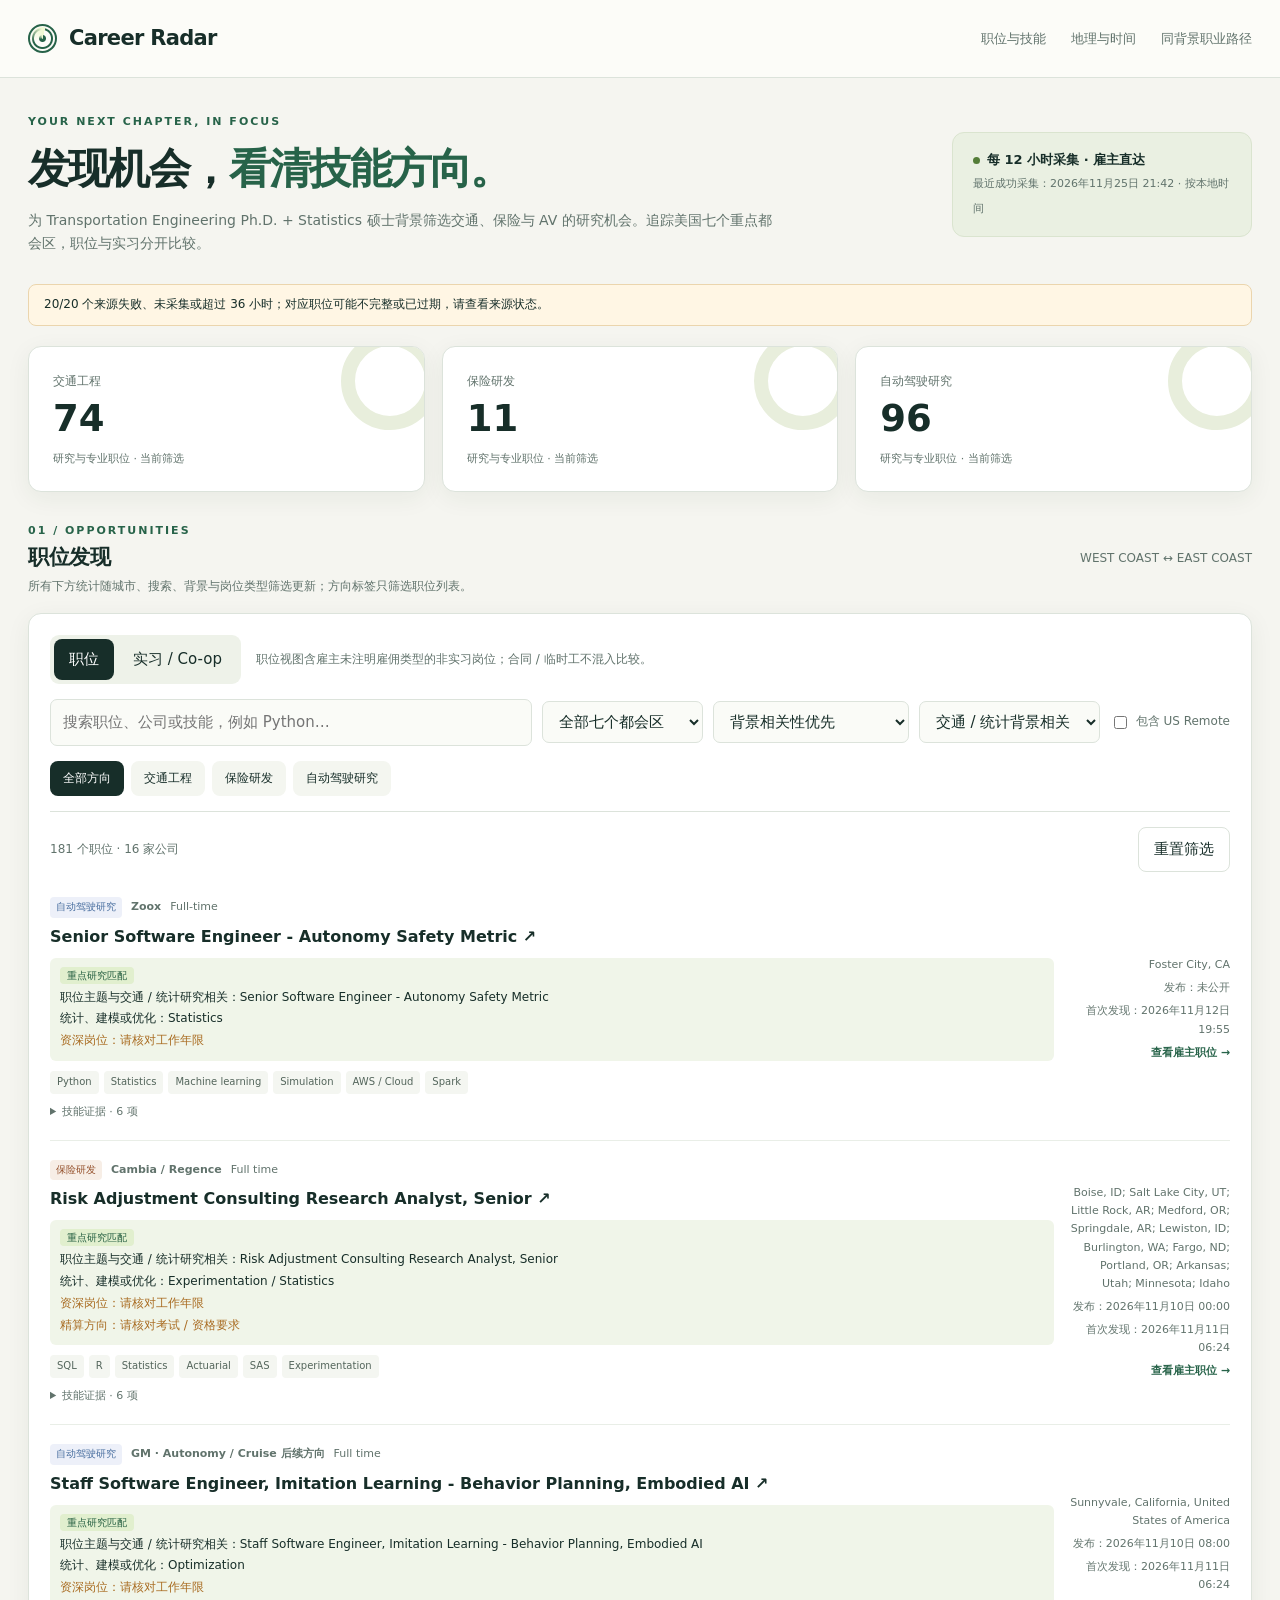
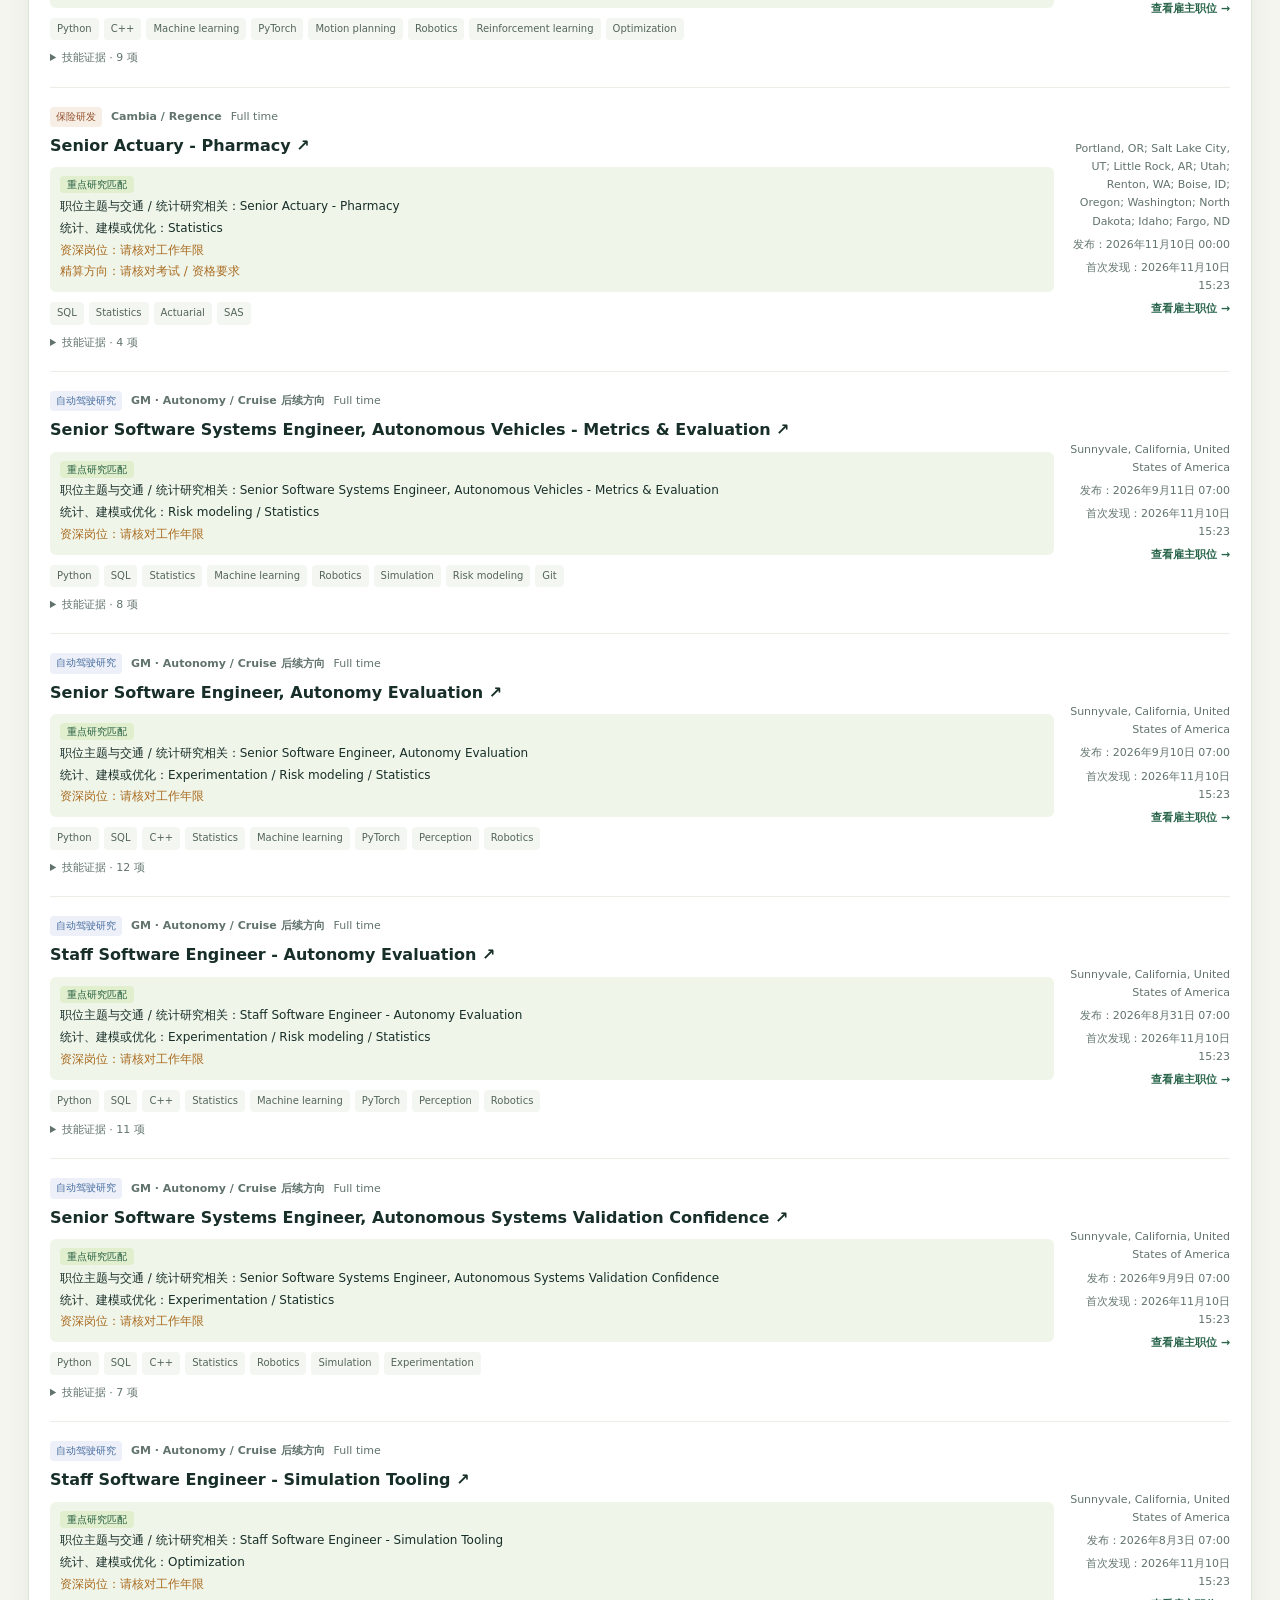
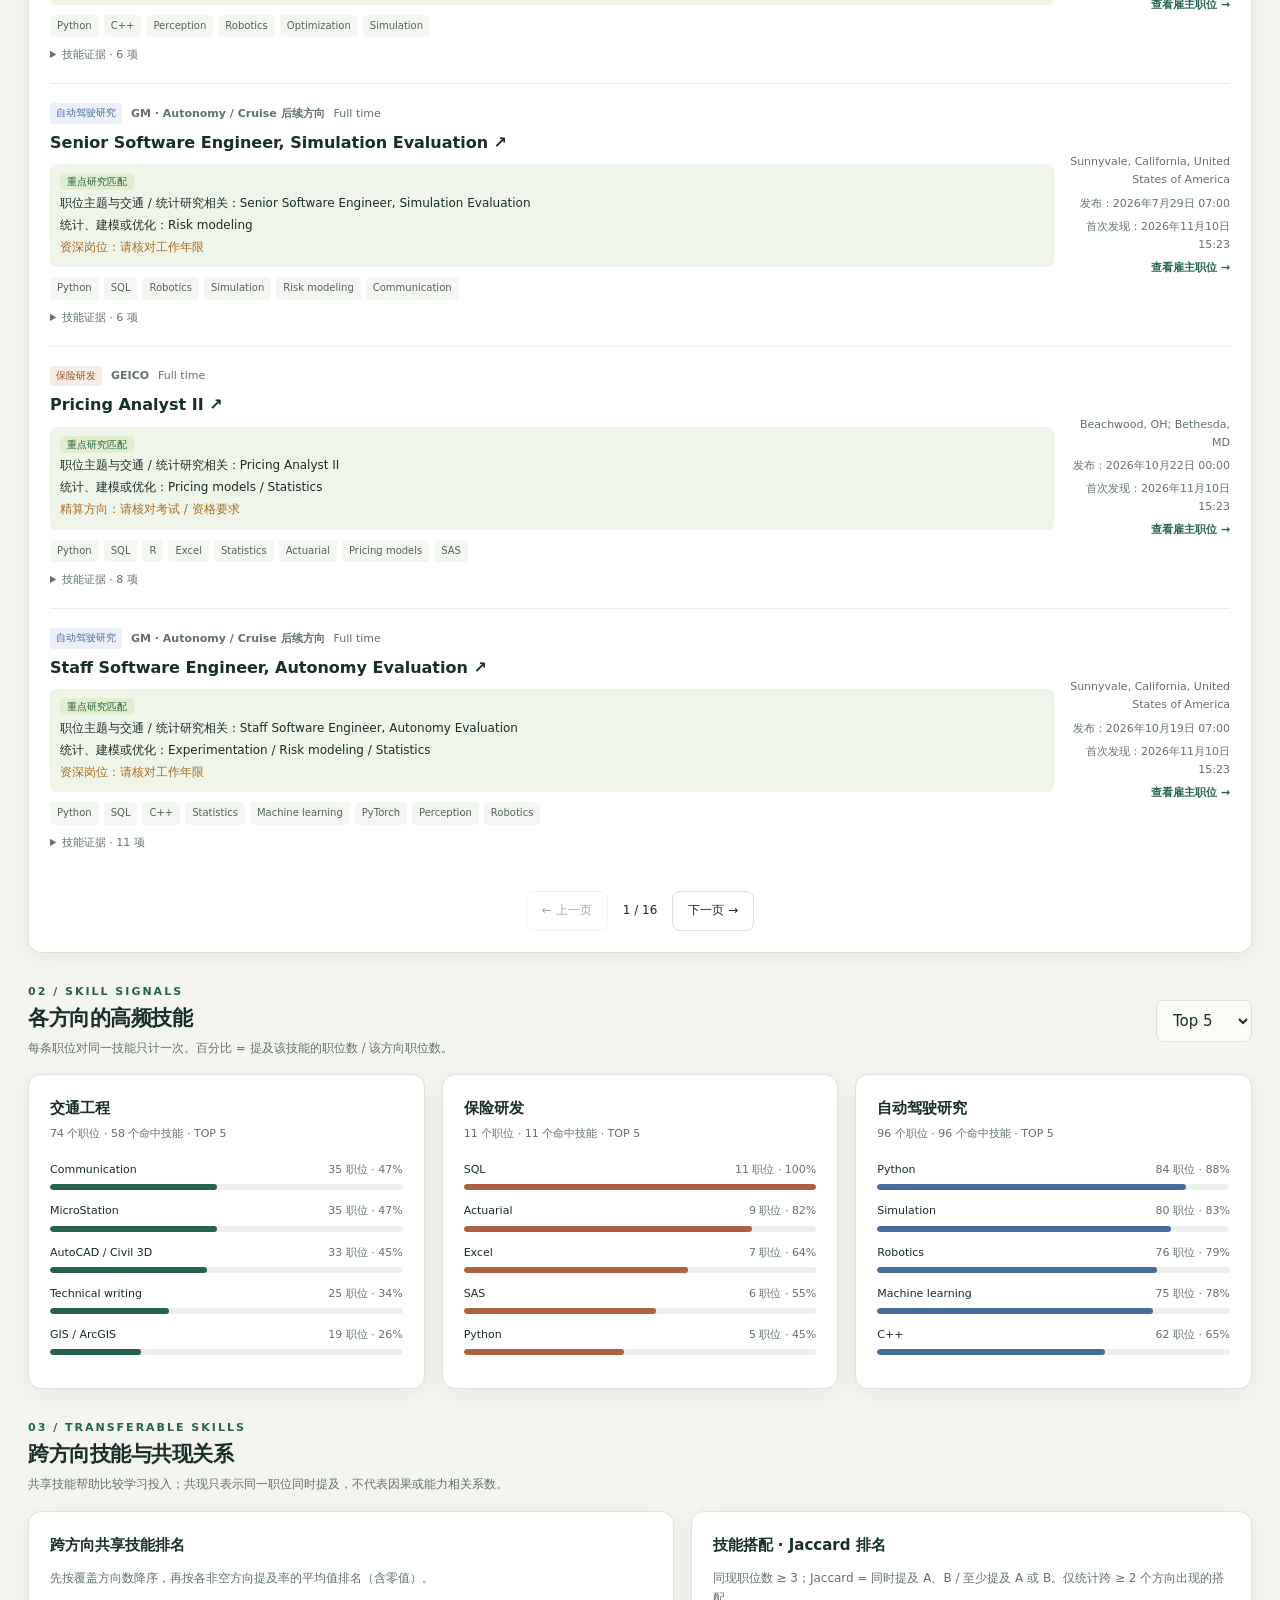
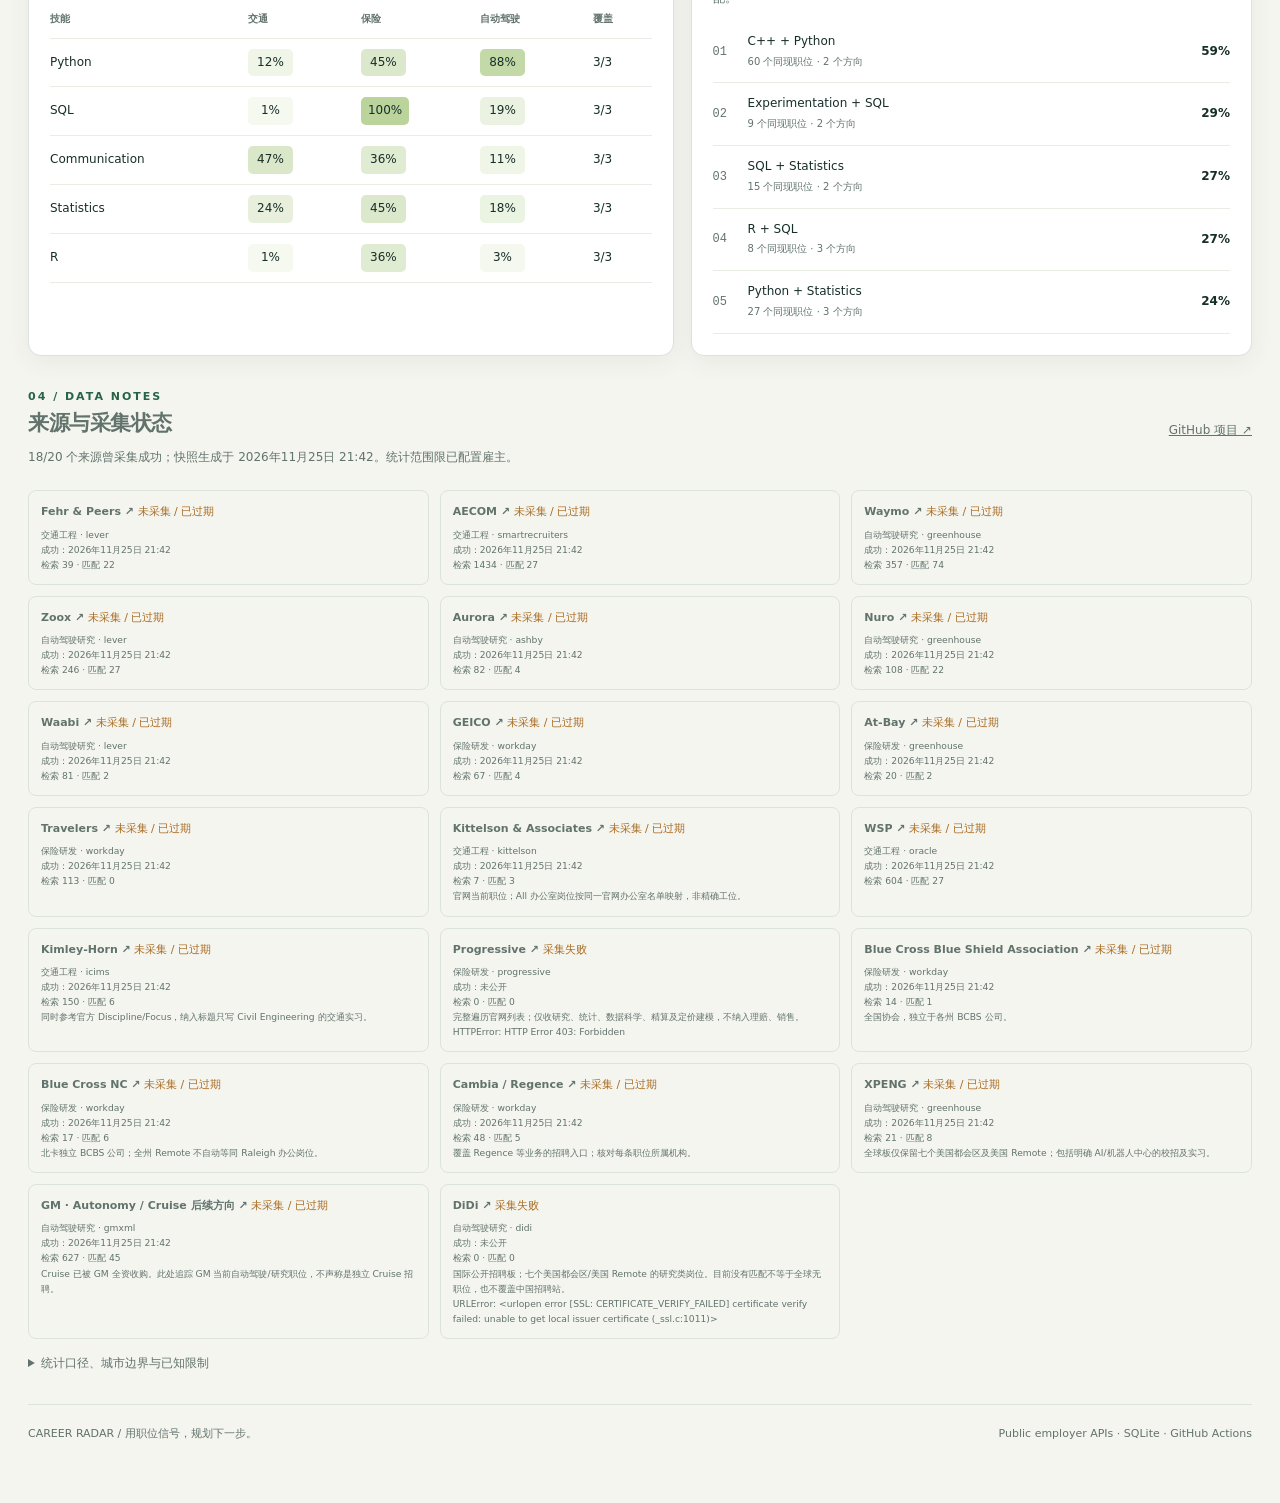
==== commit 8b35932f: "Refresh job ledger and published snapshot [skip ci]" ====
--- a/index.html
+++ b/index.html
@@ -24,6 +24,6 @@
 <footer class="footer"><span>CAREER RADAR / 用职位信号，规划下一步。</span><span>Public employer APIs · SQLite · GitHub Actions</span></footer>
 </main>
 <noscript><p>请启用 JavaScript 以查看职位筛选与技能分析。原始数据可查看 <a href="data/jobs.json">jobs.json</a>。</p></noscript>
-<script id="snapshot" type="application/json">{"schema_version": 2, "generated_at": "2026-11-25T08:37:00+00:00", "refresh_hours": 12, "profile_version": "transport-statistics-v2", "tracks": {"traffic": "交通工程", "insurance": "保险研发", "av": "自动驾驶研究"}, "metros": ["Seattle", "Portland", "Los Angeles", "San Francisco", "Raleigh", "New York", "Washington DC"], "jobs": [{"id": "c2d60b8fb026a5976f9b6dbe", "source_id": "wsp", "external_id": "99842", "company": "WSP", "title": "Lead Consultant, Transportation Planning", "track": "traffic", "location": "Seattle, WA, United States", "metros": ["Seattle"], "url": "https://emit.fa.ca3.oraclecloud.com/hcmUI/CandidateExperience/en/sites/CX_2001/job/99842", "discipline": "", "posted_at": "2026-11-24T19:03:44+00:00", "source_updated_at": null, "employment": "Full time", "skills": [{"name": "Excel", "level": "required", "evidence": "MS Word, Excel, PowerPoint, GIS)"}, {"name": "GIS / ArcGIS", "level": "required", "evidence": "MS Word, Excel, PowerPoint, GIS)"}], "application_deadline": null, "kind": "job", "background_match": {"version": "transport-statistics-v2", "level": "related", "reasons": [{"kind": "title", "label": "职位主题与交通 / 统计研究相关", "evidence": "Lead Consultant, Transportation Planning"}], "flags": []}, "first_seen": "2026-11-24T22:27:58+00:00", "last_seen": "2026-11-25T08:37:00+00:00", "pending_closure": false, "first_missing_at": null}, {"id": "1f320df0a8b19afae420e9a7", "source_id": "nuro", "external_id": "8357716", "company": "Nuro", "title": "Director of Engineering, Autonomy", "track": "av", "location": "Mountain View, California (HQ)", "metros": ["San Francisco"], "url": "https://nuro.ai/careersitem?gh_jid=8357716", "discipline": "", "posted_at": null, "source_updated_at": "2026-11-23T18:27:22-05:00", "employment": "Full-time", "skills": [{"name": "Machine learning", "level": "mentioned", "evidence": "Deep technical expertise in large‑scale ML / robotics systems"}, {"name": "Computer vision", "level": "mentioned", "evidence": "Design, train, and productionize state-of-the-art systems leveraging: foundation and world models, LLM/VLM reasoning, reinforcement and imitation learning, generative and diffusion models, transformers, computer vision, "}, {"name": "Robotics", "level": "mentioned", "evidence": "Deep technical expertise in large‑scale ML / robotics systems"}, {"name": "LLM / NLP", "level": "mentioned", "evidence": "Design, train, and productionize state-of-the-art systems leveraging: foundation and world models, LLM/VLM reasoning, reinforcement and imitation learning, generative and diffusion models, transformers, computer vision, "}], "application_deadline": null, "kind": "job", "background_match": {"version": "transport-statistics-v2", "level": "adjacent", "reasons": [], "flags": ["资深岗位：请核对工作年限"]}, "first_seen": "2026-11-23T23:54:53+00:00", "last_seen": "2026-11-25T08:37:00+00:00", "pending_closure": false, "first_missing_at": null}, {"id": "c228bfa1d96b182dd6f8227d", "source_id": "aecom", "external_id": "744000163244926", "company": "AECOM", "title": "Principal, NY Metro Transportation Chief Architect", "track": "traffic", "location": "New York, NY, us", "metros": ["New York"], "url": "https://jobs.smartrecruiters.com/AECOM2/744000163244926-principal-ny-metro-transportation-chief-architect", "discipline": "", "posted_at": "2026-11-23T14:51:57.173Z", "source_updated_at": null, "employment": "Full-time", "skills": [{"name": "AutoCAD / Civil 3D", "level": "preferred", "evidence": "Expertise in digital delivery (BIM/Revit, AutoCAD, Navisworks, Bentley/MicroStation family of BIM and 3D modeling software, parametric tools) and advanced coordination workflows"}, {"name": "MicroStation", "level": "preferred", "evidence": "Expertise in digital delivery (BIM/Revit, AutoCAD, Navisworks, Bentley/MicroStation family of BIM and 3D modeling software, parametric tools) and advanced coordination workflows"}], "application_deadline": null, "kind": "job", "background_match": {"version": "transport-statistics-v2", "level": "related", "reasons": [{"kind": "title", "label": "交通工程领域背景", "evidence": "Principal, NY Metro Transportation Chief Architect"}], "flags": ["资深岗位：请核对工作年限"]}, "first_seen": "2026-11-23T23:54:53+00:00", "last_seen": "2026-11-25T08:37:00+00:00", "pending_closure": false, "first_missing_at": null}, {"id": "f3d29e3a7c4e5b16880f9e34", "source_id": "nuro", "external_id": "8357718", "company": "Nuro", "title": "Director of Engineering, Perception", "track": "av", "location": "Mountain View, California (HQ)", "metros": ["San Francisco"], "url": "https://nuro.ai/careersitem?gh_jid=8357718", "discipline": "", "posted_at": null, "source_updated_at": "2026-11-23T18:45:00-05:00", "employment": "Full-time", "skills": [{"name": "Machine learning", "level": "mentioned", "evidence": "Deep technical expertise in large‑scale ML / robotics systems"}, {"name": "Computer vision", "level": "mentioned", "evidence": "Design, train, and productionize state-of-the-art systems leveraging foundation and world models, transformers, computer vision, and sensor fusion."}, {"name": "Robotics", "level": "mentioned", "evidence": "Deep technical expertise in large‑scale ML / robotics systems"}], "application_deadline": null, "kind": "job", "background_match": {"version": "transport-statistics-v2", "level": "adjacent", "reasons": [], "flags": ["资深岗位：请核对工作年限"]}, "first_seen": "2026-11-23T23:54:53+00:00", "last_seen": "2026-11-25T08:37:00+00:00", "pending_closure": false, "first_missing_at": null}, {"id": "0e526ca5ad81eb4228ed5af9", "source_id": "zoox", "external_id": "c6d372ce-1203-4d34-bd3e-f637e7d23483", "company": "Zoox", "title": "Contract Student Worker - Data Scientist (20 hrs wk)", "track": "av", "location": "Foster City, CA", "metros": ["San Francisco"], "url": "https://jobs.lever.co/zoox/c6d372ce-1203-4d34-bd3e-f637e7d23483", "discipline": "", "posted_at": null, "source_updated_at": null, "employment": "Contract", "skills": [{"name": "Python", "level": "required", "evidence": "Proficiency in Python and SQL."}, {"name": "SQL", "level": "required", "evidence": "Proficiency in Python and SQL."}, {"name": "Robotics", "level": "required", "evidence": "Robotics or AV data is a plus."}, {"name": "Spark", "level": "required", "evidence": "Experience with big data systems such as Spark."}, {"name": "Communication", "level": "required", "evidence": "Creative problem solving and strong communication skills."}, {"name": "Research publications", "level": "required", "evidence": "Must adhere with Zoox confidentiality requirements, including refraining from using or sharing proprietary company information outside of Zoox, such as in academic research, theses, publications, or presentations."}], "application_deadline": null, "kind": "other", "background_match": {"version": "transport-statistics-v2", "level": "related", "reasons": [{"kind": "title", "label": "职位主题与交通 / 统计研究相关", "evidence": "Contract Student Worker - Data Scientist (20 hrs wk)"}], "flags": []}, "first_seen": "2026-11-19T07:27:27+00:00", "last_seen": "2026-11-25T08:37:00+00:00", "pending_closure": false, "first_missing_at": null}, {"id": "431a346d2f10d4262d4531c9", "source_id": "bcbsnc", "external_id": "RQ0019793", "company": "Blue Cross NC", "title": "Senior Actuarial Analyst", "track": "insurance", "location": "Remote Flex - North Carolina; Remote Flex - Mississippi; Remote Flex - Louisiana; Remote Flex - South Carolina; Remote Flex - Kentucky; Remote Flex - Kansas; Remote Flex - Iowa; Remote Flex - Indiana; Remote Flex - Arkansas; Remote Flex - Texas; Remote Flex - Georgia; Remote Flex - Virginia; Remote Flex - Tennessee; Remote Flex - Pennsylvania; Remote Flex - Michigan; Remote Flex - Wyoming; Remote Flex - Wisconsin; Remote Flex - Idaho; Remote Flex - Utah; Remote Flex - Florida; Remote Flex - South Dakota; Remote Flex - Oklahoma; Remote Flex - Arizona; Remote Flex - Ohio; Remote Flex - Missouri; Remote Flex - Alabama", "metros": ["US Remote"], "url": "https://bcbsnc.wd5.myworkdayjobs.com/BCBSNC/job/Remote-Flex---North-Carolina/Senior-Actuarial-Analyst_RQ0019793-1", "discipline": "", "posted_at": "2026-11-18", "source_updated_at": null, "employment": "Full time", "skills": [{"name": "SQL", "level": "preferred", "evidence": "Proficient in Excel, SQL"}, {"name": "Excel", "level": "preferred", "evidence": "Proficient in Excel, SQL"}, {"name": "Statistics", "level": "mentioned", "evidence": "Blue Cross NC is looking for a Senior Actuarial Analyst who will apply expertise in mathematics, probability, statistics, and business principles to offer assistance and technical support for complex rating/pricing, valu"}, {"name": "Risk modeling", "level": "preferred", "evidence": "Actuarial Analysis, Actuarial Consulting, Actuarial Science, Business Analysis, Complex Project Management, Financial Modeling, Hiring Management, People Management, Risk Assessments, Valuation Analysis"}, {"name": "Actuarial", "level": "mentioned", "evidence": "Blue Cross NC is looking for a Senior Actuarial Analyst who will apply expertise in mathematics, probability, statistics, and business principles to offer assistance and technical support for complex rating/"}], "application_deadline": null, "kind": "job", "background_match": {"version": "transport-statistics-v2", "level": "core", "reasons": [{"kind": "title", "label": "职位主题与交通 / 统计研究相关", "evidence": "Senior Actuarial Analyst"}, {"kind": "skill", "label": "统计、建模或优化", "evidence": "Risk modeling / Statistics"}], "flags": ["资深岗位：请核对工作年限", "精算方向：请核对考试 / 资格要求"]}, "first_seen": "2026-11-19T07:27:27+00:00", "last_seen": "2026-11-25T08:37:00+00:00", "pending_closure": false, "first_missing_at": null}, {"id": "494dea99c477fee349cdbf25", "source_id": "aecom", "external_id": "744000162362779", "company": "AECOM", "title": "Sr. Transportation Highway/Roadway Engineer - 8 Years of Experience Required", "track": "traffic", "location": "Oakland, CA, us", "metros": ["San Francisco"], "url": "https://jobs.smartrecruiters.com/AECOM2/744000162362779-sr-transportation-highway-roadway-engineer-8-years-of-experience-required", "discipline": "", "posted_at": "2026-11-18T17:32:10.830Z", "source_updated_at": null, "employment": "Full-time", "skills": [{"name": "AutoCAD / Civil 3D", "level": "preferred", "evidence": "Proficiency in MicroStation, InRoads, AutoCAD, and Civil 3D, with experience leading design teams using these tools."}, {"name": "MicroStation", "level": "preferred", "evidence": "Proficiency in MicroStation, InRoads, AutoCAD, and Civil 3D, with experience leading design teams using these tools."}, {"name": "Communication", "level": "preferred", "evidence": "Strong written and verbal communication skills."}], "application_deadline": null, "kind": "job", "background_match": {"version": "transport-statistics-v2", "level": "related", "reasons": [{"kind": "title", "label": "交通工程领域背景", "evidence": "Sr. Transportation Highway/Roadway Engineer - 8 Years of Experience Required"}], "flags": ["资深岗位：请核对工作年限"]}, "first_seen": "2026-11-18T20:33:11+00:00", "last_seen": "2026-11-25T08:37:00+00:00", "pending_closure": false, "first_missing_at": null}, {"id": "cf6eecb84a243d1e6099ae92", "source_id": "aecom", "external_id": "744000162362589", "company": "AECOM", "title": "Sr. Transportation Highway/Roadway Engineer - 8 Years of Experience Required", "track": "traffic", "location": "San Jose, CA, us", "metros": ["San Francisco"], "url": "https://jobs.smartrecruiters.com/AECOM2/744000162362589-sr-transportation-highway-roadway-engineer-8-years-of-experience-required", "discipline": "", "posted_at": "2026-11-18T17:31:01.042Z", "source_updated_at": null, "employment": "Full-time", "skills": [{"name": "AutoCAD / Civil 3D", "level": "preferred", "evidence": "Proficiency in MicroStation, InRoads, AutoCAD, and Civil 3D, with experience leading design teams using these tools."}, {"name": "MicroStation", "level": "preferred", "evidence": "Proficiency in MicroStation, InRoads, AutoCAD, and Civil 3D, with experience leading design teams using these tools."}, {"name": "Communication", "level": "preferred", "evidence": "Strong written and verbal communication skills."}], "application_deadline": null, "kind": "job", "background_match": {"version": "transport-statistics-v2", "level": "related", "reasons": [{"kind": "title", "label": "交通工程领域背景", "evidence": "Sr. Transportation Highway/Roadway Engineer - 8 Years of Experience Required"}], "flags": ["资深岗位：请核对工作年限"]}, "first_seen": "2026-11-18T20:33:11+00:00", "last_seen": "2026-11-25T08:37:00+00:00", "pending_closure": false, "first_missing_at": null}, {"id": "da76e0396a2263b863309a15", "source_id": "aecom", "external_id": "744000162359921", "company": "AECOM", "title": "Sr. Transportation Highway/Roadway Engineer - 8+ Years of Experience", "track": "traffic", "location": "Orange, CA, us", "metros": ["Los Angeles"], "url": "https://jobs.smartrecruiters.com/AECOM2/744000162359921-sr-transportation-highway-roadway-engineer-8-years-of-experience", "discipline": "", "posted_at": "2026-11-18T17:19:28.133Z", "source_updated_at": null, "employment": "Full-time", "skills": [{"name": "AutoCAD / Civil 3D", "level": "preferred", "evidence": "Proficiency in MicroStation, InRoads, AutoCAD, and Civil 3D, with experience leading design teams using these tools."}, {"name": "MicroStation", "level": "preferred", "evidence": "Proficiency in MicroStation, InRoads, AutoCAD, and Civil 3D, with experience leading design teams using these tools."}, {"name": "Communication", "level": "preferred", "evidence": "Strong written and verbal communication skills."}], "application_deadline": null, "kind": "job", "background_match": {"version": "transport-statistics-v2", "level": "related", "reasons": [{"kind": "title", "label": "交通工程领域背景", "evidence": "Sr. Transportation Highway/Roadway Engineer - 8+ Years of Experience"}], "flags": ["资深岗位：请核对工作年限"]}, "first_seen": "2026-11-18T20:33:11+00:00", "last_seen": "2026-11-25T08:37:00+00:00", "pending_closure": false, "first_missing_at": null}, {"id": "e7fcf199beec30dd41f642ac", "source_id": "aecom", "external_id": "744000162362639", "company": "AECOM", "title": "Sr. Transportation Highway/Roadway Engineer - 8 Years of Experience Required", "track": "traffic", "location": "San Francisco, CA, us", "metros": ["San Francisco"], "url": "https://jobs.smartrecruiters.com/AECOM2/744000162362639-sr-transportation-highway-roadway-engineer-8-years-of-experience-required", "discipline": "", "posted_at": "2026-11-18T17:31:49.259Z", "source_updated_at": null, "employment": "Full-time", "skills": [{"name": "AutoCAD / Civil 3D", "level": "preferred", "evidence": "Proficiency in MicroStation, InRoads, AutoCAD, and Civil 3D, with experience leading design teams using these tools."}, {"name": "MicroStation", "level": "preferred", "evidence": "Proficiency in MicroStation, InRoads, AutoCAD, and Civil 3D, with experience leading design teams using these tools."}, {"name": "Communication", "level": "preferred", "evidence": "Strong written and verbal communication skills."}], "application_deadline": null, "kind": "job", "background_match": {"version": "transport-statistics-v2", "level": "related", "reasons": [{"kind": "title", "label": "交通工程领域背景", "evidence": "Sr. Transportation Highway/Roadway Engineer - 8 Years of Experience Required"}], "flags": ["资深岗位：请核对工作年限"]}, "first_seen": "2026-11-18T20:33:11+00:00", "last_seen": "2026-11-25T08:37:00+00:00", "pending_closure": false, "first_missing_at": null}, {"id": "6749fdcd4b92125cb814e2f4", "source_id": "waymo", "external_id": "8380137", "company": "Waymo", "title": "Senior Machine Learning Engineer, Driver Refinement & Validation", "track": "av", "location": "Mountain View, CA, USA; San Francisco, CA, USA", "metros": ["San Francisco"], "url": "https://careers.withwaymo.com/jobs?gh_jid=8380137", "discipline": "", "posted_at": null, "source_updated_at": "2026-11-17T17:24:59-05:00", "employment": "Not specified", "skills": [{"name": "Python", "level": "mentioned", "evidence": "Proficiency in Python and at least one deep learning frameworks (e.g. PyTorch, JAX, or TensorFlow)"}, {"name": "C++", "level": "mentioned", "evidence": "Proficiency in C++"}, {"name": "Machine learning", "level": "mentioned", "evidence": "We work with upstream and the downstream teams on developing the ML models and integrating into the Waymo Driver. As part of the data flywheel team you will take advantage of millions of miles of driving data from a dive"}, {"name": "Deep learning", "level": "mentioned", "evidence": "Bachelors in Computer Science or a similar discipline, or an equivalent amount of deep learning experience"}, {"name": "PyTorch", "level": "mentioned", "evidence": "PyTorch, JAX, or TensorFlow)"}, {"name": "TensorFlow", "level": "mentioned", "evidence": "PyTorch, JAX, or TensorFlow)"}, {"name": "Computer vision", "level": "mentioned", "evidence": "5+ years experience in Machine Learning and/or Computer Vision"}, {"name": "Perception", "level": "mentioned", "evidence": "Collaborate closely with partner teams such as perception, research, simulation, labeling, and evaluation."}, {"name": "Motion planning", "level": "mentioned", "evidence": "Experience in the autonomous driving domain, including areas like motion planning or perception"}, {"name": "Robotics", "level": "mentioned", "evidence": "MS or PhD Degree in Machine Learning, Robotics, Computer Science or a similar discipline"}, {"name": "Reinforcement learning", "level": "mentioned", "evidence": "Design, develop, and implement ML solutions for autonomous vehicle planning including, but not limited to, modeling, reward/loss shaping, finetuning, reinforcement learning, data shaping, etc."}, {"name": "Simulation", "level": "mentioned", "evidence": "The Waymo Driver has provided over ten million rider-only trips, enabled by its experience autonomously driving over 100 million miles on public roads and tens of billions in simulation across 15+ U.S. states."}, {"name": "LLM / NLP", "level": "mentioned", "evidence": "Leverage large language models and world foundation models for reasoning, decision making and multi-modality generation."}, {"name": "Research publications", "level": "mentioned", "evidence": "Publications at top-tier conferences like CVPR, ICCV, ECCV, ICLR, ICML, ICRA, IROS, RSS, NeurIPS, AAAI, IJCV, PAMI"}], "application_deadline": null, "kind": "unspecified", "background_match": {"version": "transport-statistics-v2", "level": "related", "reasons": [{"kind": "title", "label": "职位主题与交通 / 统计研究相关", "evidence": "Senior Machine Learning Engineer, Driver Refinement & Validation"}], "flags": ["资深岗位：请核对工作年限"]}, "first_seen": "2026-11-18T07:30:05+00:00", "last_seen": "2026-11-25T08:37:00+00:00", "pending_closure": false, "first_missing_at": null}, {"id": "7869b6b30742725b8aa1bdd4", "source_id": "xpeng", "external_id": "8446966002", "company": "XPENG", "title": "Senior Machine Learning Engineer - AI Foundation", "track": "av", "location": "Santa Clara, CA", "metros": ["San Francisco"], "url": "https://job-boards.greenhouse.io/xpengmotors/jobs/8446966002", "discipline": "", "posted_at": null, "source_updated_at": "2026-11-17T18:36:50-05:00", "employment": "Not specified", "skills": [{"name": "Python", "level": "required", "evidence": "Strong programming skills in Python and C++"}, {"name": "C++", "level": "required", "evidence": "Strong programming skills in Python and C++"}, {"name": "Machine learning", "level": "mentioned", "evidence": "With a strong focus on intelligent mobility, XPENG is dedicated to reshaping the future of transportation through cutting-edge R&D in AI, machine learning, and smart connectivity."}, {"name": "PyTorch", "level": "required", "evidence": "Good knowledge of PyTorch."}, {"name": "Robotics", "level": "mentioned", "evidence": "XPENG is a leading smart technology company at the forefront of innovation, integrating advanced AI and autonomous driving technologies into its vehicles, including electric vehicles (EVs), electric vertical take-off and"}, {"name": "Optimization", "level": "mentioned", "evidence": "Implement and benchmark (Quantization, Knowledge distillation, structured and unstructured pruning, KV-cache optimization, etc.)."}, {"name": "LLM / NLP", "level": "mentioned", "evidence": "Optimize transformer-based LLMs for low-latency and high-throughput inference."}], "application_deadline": null, "kind": "unspecified", "background_match": {"version": "transport-statistics-v2", "level": "related", "reasons": [{"kind": "skill", "label": "统计、建模或优化", "evidence": "Optimization"}], "flags": ["资深岗位：请核对工作年限"]}, "first_seen": "2026-11-18T07:30:05+00:00", "last_seen": "2026-11-25T08:37:00+00:00", "pending_closure": false, "first_missing_at": null}, {"id": "5d65623b848ed517f8cc77ac", "source_id": "nuro", "external_id": "8341046", "company": "Nuro", "title": "Machine Learning Research Scientist, Active Learning", "track": "av", "location": "Mountain View, California (HQ)", "metros": ["San Francisco"], "url": "https://nuro.ai/careersitem?gh_jid=8341046", "discipline": "", "posted_at": null, "source_updated_at": "2026-11-21T01:12:13-05:00", "employment": "Full-time", "skills": [{"name": "Python", "level": "preferred", "evidence": "You have strong problem-solving and programming skills (Python)"}, {"name": "Machine learning", "level": "mentioned", "evidence": "The Foundation Models team leverages the cutting edge of machine learning research to solve practical, real-world, challenging problems. Here, you will focus on developing and implementing innovative strategies in active"}, {"name": "Deep learning", "level": "mentioned", "evidence": "You have subject matter expertise and research in one or more of the following areas: Machine Learning, Deep Learning, Robotics (bonus), and have some familiarity with the state of the art in ML for autonomous driving an"}, {"name": "Prediction", "level": "mentioned", "evidence": "Here, you will focus on developing and implementing innovative strategies in active learning, data curation, and quality research, to enhance the effectiveness and adaptability of our core behavior prediction, planning, "}, {"name": "Robotics", "level": "mentioned", "evidence": "You have subject matter expertise and research in one or more of the following areas: Machine Learning, Deep Learning, Robotics (bonus), and have some familiarity with the state of the art in ML for autonomous driving an"}, {"name": "LLM / NLP", "level": "mentioned", "evidence": "Here, you will focus on developing and implementing innovative strategies in active learning, data curation, and quality research, to enhance the effectiveness and adaptability of our core behavior prediction, planning, "}, {"name": "Research publications", "level": "preferred", "evidence": "Demonstrated research publications in any of the major conferences is a bonus (RSS, ICRA, CoRL, CVPR, ICLR, ICML, NeurIPS, ICCV, AAAI, etc.)"}], "application_deadline": null, "kind": "job", "background_match": {"version": "transport-statistics-v2", "level": "adjacent", "reasons": [], "flags": []}, "first_seen": "2026-11-17T07:56:36+00:00", "last_seen": "2026-11-25T08:37:00+00:00", "pending_closure": false, "first_missing_at": null}, {"id": "9e7076c34a4f4ccae440ab12", "source_id": "aecom", "external_id": "744000161903017", "company": "AECOM", "title": "Senior Transportation Hydraulics Engineer", "track": "traffic", "location": "Raleigh, NC, us", "metros": ["Raleigh"], "url": "https://jobs.smartrecruiters.com/AECOM2/744000161903017-senior-transportation-hydraulics-engineer-", "discipline": "", "posted_at": "2026-11-16T20:04:29.922Z", "source_updated_at": null, "employment": "Full-time", "skills": [{"name": "MicroStation", "level": "required", "evidence": "Proficiency with engineering design software such as MicroStation, OpenRoads Designer, etc."}], "application_deadline": null, "kind": "job", "background_match": {"version": "transport-statistics-v2", "level": "related", "reasons": [{"kind": "title", "label": "交通工程领域背景", "evidence": "Senior Transportation Hydraulics Engineer"}], "flags": ["资深岗位：请核对工作年限"]}, "first_seen": "2026-11-16T22:04:01+00:00", "last_seen": "2026-11-25T08:37:00+00:00", "pending_closure": false, "first_missing_at": null}, {"id": "e673483e74df5b6f33b83e03", "source_id": "aecom", "external_id": "744000161919719", "company": "AECOM", "title": "Construction and Project Management Leader – Transportation", "track": "traffic", "location": "Seattle, WA, us", "metros": ["Seattle"], "url": "https://jobs.smartrecruiters.com/AECOM2/744000161919719-construction-and-project-management-leader-transportation", "discipline": "", "posted_at": "2026-11-16T21:52:38.071Z", "source_updated_at": null, "employment": "Full-time", "skills": [], "application_deadline": null, "kind": "job", "background_match": {"version": "transport-statistics-v2", "level": "related", "reasons": [{"kind": "title", "label": "交通工程领域背景", "evidence": "Construction and Project Management Leader – Transportation"}], "flags": []}, "first_seen": "2026-11-16T22:04:01+00:00", "last_seen": "2026-11-25T08:37:00+00:00", "pending_closure": false, "first_missing_at": null}, {"id": "0fcaa48d2fa480cd13dbe56b", "source_id": "aecom", "external_id": "744000161594799", "company": "AECOM", "title": "Sr. Transportation Highway/Roadway Engineer - 8+ Years of Experience", "track": "traffic", "location": "Long Beach, CA, us", "metros": ["Los Angeles"], "url": "https://jobs.smartrecruiters.com/AECOM2/744000161594799-sr-transportation-highway-roadway-engineer-8-years-of-experience", "discipline": "", "posted_at": "2026-11-13T23:47:43.605Z", "source_updated_at": null, "employment": "Full-time", "skills": [{"name": "AutoCAD / Civil 3D", "level": "preferred", "evidence": "Proficiency in MicroStation, InRoads, AutoCAD, and Civil 3D, with experience leading design teams using these tools."}, {"name": "MicroStation", "level": "preferred", "evidence": "Proficiency in MicroStation, InRoads, AutoCAD, and Civil 3D, with experience leading design teams using these tools."}, {"name": "Communication", "level": "preferred", "evidence": "Strong written and verbal communication skills."}], "application_deadline": null, "kind": "job", "background_match": {"version": "transport-statistics-v2", "level": "related", "reasons": [{"kind": "title", "label": "交通工程领域背景", "evidence": "Sr. Transportation Highway/Roadway Engineer - 8+ Years of Experience"}], "flags": ["资深岗位：请核对工作年限"]}, "first_seen": "2026-11-14T06:25:41+00:00", "last_seen": "2026-11-25T08:37:00+00:00", "pending_closure": false, "first_missing_at": null}, {"id": "3bfb0f24573902e88c07c842", "source_id": "aecom", "external_id": "744000161594969", "company": "AECOM", "title": "Sr. Transportation Highway/Roadway Engineer - 8+ Years of Experience", "track": "traffic", "location": "Los Angeles, CA, us", "metros": ["Los Angeles"], "url": "https://jobs.smartrecruiters.com/AECOM2/744000161594969-sr-transportation-highway-roadway-engineer-8-years-of-experience", "discipline": "", "posted_at": "2026-11-13T23:48:36.276Z", "source_updated_at": null, "employment": "Full-time", "skills": [{"name": "AutoCAD / Civil 3D", "level": "preferred", "evidence": "Proficiency in MicroStation, InRoads, AutoCAD, and Civil 3D, with experience leading design teams using these tools."}, {"name": "MicroStation", "level": "preferred", "evidence": "Proficiency in MicroStation, InRoads, AutoCAD, and Civil 3D, with experience leading design teams using these tools."}, {"name": "Communication", "level": "preferred", "evidence": "Strong written and verbal communication skills."}], "application_deadline": null, "kind": "job", "background_match": {"version": "transport-statistics-v2", "level": "related", "reasons": [{"kind": "title", "label": "交通工程领域背景", "evidence": "Sr. Transportation Highway/Roadway Engineer - 8+ Years of Experience"}], "flags": ["资深岗位：请核对工作年限"]}, "first_seen": "2026-11-14T06:25:41+00:00", "last_seen": "2026-11-25T08:37:00+00:00", "pending_closure": false, "first_missing_at": null}, {"id": "4bbd3c6a52b90a4683f606be", "source_id": "aecom", "external_id": "744000161595439", "company": "AECOM", "title": "Sr. Transportation Highway/Roadway Engineer - 8+ Years of Experience", "track": "traffic", "location": "Portland, OR, us", "metros": ["Portland"], "url": "https://jobs.smartrecruiters.com/AECOM2/744000161595439-sr-transportation-highway-roadway-engineer-8-years-of-experience", "discipline": "", "posted_at": "2026-11-13T23:55:17.972Z", "source_updated_at": null, "employment": "Full-time", "skills": [{"name": "AutoCAD / Civil 3D", "level": "preferred", "evidence": "Proficiency in MicroStation, InRoads, AutoCAD, and Civil 3D, with experience leading design teams using these tools."}, {"name": "MicroStation", "level": "preferred", "evidence": "Proficiency in MicroStation, InRoads, AutoCAD, and Civil 3D, with experience leading design teams using these tools."}, {"name": "Communication", "level": "preferred", "evidence": "Strong written and verbal communication skills."}], "application_deadline": null, "kind": "job", "background_match": {"version": "transport-statistics-v2", "level": "related", "reasons": [{"kind": "title", "label": "交通工程领域背景", "evidence": "Sr. Transportation Highway/Roadway Engineer - 8+ Years of Experience"}], "flags": ["资深岗位：请核对工作年限"]}, "first_seen": "2026-11-14T06:25:41+00:00", "last_seen": "2026-11-25T08:37:00+00:00", "pending_closure": false, "first_missing_at": null}, {"id": "931be9fb1bd795fcf9b9de31", "source_id": "aecom", "external_id": "744000161595324", "company": "AECOM", "title": "Sr. Transportation Highway/Roadway Engineer - 8+ Years of Experience", "track": "traffic", "location": "Seattle, WA, us", "metros": ["Seattle"], "url": "https://jobs.smartrecruiters.com/AECOM2/744000161595324-sr-transportation-highway-roadway-engineer-8-years-of-experience", "discipline": "", "posted_at": "2026-11-13T23:54:12.653Z", "source_updated_at": null, "employment": "Full-time", "skills": [{"name": "AutoCAD / Civil 3D", "level": "preferred", "evidence": "Proficiency in MicroStation, InRoads, AutoCAD, and Civil 3D, with experience leading design teams using these tools."}, {"name": "MicroStation", "level": "preferred", "evidence": "Proficiency in MicroStation, InRoads, AutoCAD, and Civil 3D, with experience leading design teams using these tools."}, {"name": "Communication", "level": "preferred", "evidence": "Strong written and verbal communication skills."}], "application_deadline": null, "kind": "job", "background_match": {"version": "transport-statistics-v2", "level": "related", "reasons": [{"kind": "title", "label": "交通工程领域背景", "evidence": "Sr. Transportation Highway/Roadway Engineer - 8+ Years of Experience"}], "flags": ["资深岗位：请核对工作年限"]}, "first_seen": "2026-11-14T06:25:41+00:00", "last_seen": "2026-11-25T08:37:00+00:00", "pending_closure": false, "first_missing_at": null}, {"id": "309b7b59586cf9aefd853553", "source_id": "zoox", "external_id": "0f42ac76-3821-4805-8b59-446477d1e1db", "company": "Zoox", "title": "Data Scientist Intern [Summer 2027]", "track": "av", "location": "Foster City, CA", "metros": ["San Francisco"], "url": "https://jobs.lever.co/zoox/0f42ac76-3821-4805-8b59-446477d1e1db", "discipline": "", "posted_at": null, "source_updated_at": null, "employment": "Internship", "skills": [{"name": "Python", "level": "mentioned", "evidence": "Process and analyze large-scale datasets using SQL, Python, or distributed data frameworks (Spark/Databricks) to extract actionable insights on vehicle behavior and operational risk."}, {"name": "SQL", "level": "mentioned", "evidence": "Process and analyze large-scale datasets using SQL, Python, or distributed data frameworks (Spark/Databricks) to extract actionable insights on vehicle behavior and operational risk."}, {"name": "Statistics", "level": "mentioned", "evidence": "Formulate and build statistical and machine learning models to evaluate system performance and analyze rare, high-consequence safety events."}, {"name": "Machine learning", "level": "mentioned", "evidence": "Formulate and build statistical and machine learning models to evaluate system performance and analyze rare, high-consequence safety events."}, {"name": "Risk modeling", "level": "required", "evidence": "Rare-Event Modeling & Domain Experience: Familiarity with autonomous vehicles, transportation network companies (TNCs), quantitative safety/risk modeling, or fraud/rare-event detection."}, {"name": "Causal inference", "level": "required", "evidence": "Experience or coursework in spatial statistics, space-time models, point process models, or causal inference."}, {"name": "LLM / NLP", "level": "required", "evidence": "AI-Assisted Workflow & Tooling: Experience utilizing AI-assisted data analysis, modern coding agents, or LLM-driven research workflows to accelerate data exploration and model development."}, {"name": "Spark", "level": "mentioned", "evidence": "Process and analyze large-scale datasets using SQL, Python, or distributed data frameworks (Spark/Databricks) to extract actionable insights on vehicle behavior and operational risk."}], "application_deadline": null, "kind": "intern", "background_match": {"version": "transport-statistics-v2", "level": "core", "reasons": [{"kind": "title", "label": "职位主题与交通 / 统计研究相关", "evidence": "Data Scientist Intern [Summer 2027]"}, {"kind": "skill", "label": "统计、建模或优化", "evidence": "Causal inference / Risk modeling / Statistics"}], "flags": []}, "first_seen": "2026-11-13T06:48:22+00:00", "last_seen": "2026-11-25T08:37:00+00:00", "pending_closure": false, "first_missing_at": null}, {"id": "6344e503d80151ea73c6960c", "source_id": "zoox", "external_id": "536c5019-daa9-45c2-985e-32ba0ef32289", "company": "Zoox", "title": "Senior Software Engineer - Autonomy Safety Metric", "track": "av", "location": "Foster City, CA", "metros": ["San Francisco"], "url": "https://jobs.lever.co/zoox/536c5019-daa9-45c2-985e-32ba0ef32289", "discipline": "", "posted_at": null, "source_updated_at": null, "employment": "Full-time", "skills": [{"name": "Python", "level": "required", "evidence": "Expert Python, with production experience in PySpark/Spark and Pandas"}, {"name": "Statistics", "level": "mentioned", "evidence": "Turn the statistical method (sampling, triage weights, mileage sharing, projections) into tested, reproducible code with checks that fail loudly when the data is bad."}, {"name": "Machine learning", "level": "mentioned", "evidence": "As a member of this team, you will own and scale the pipeline behind these numbers, driving innovation in ML model scoring, sampling, and projections while making the system faster, more reliable, and easier to audit. Yo"}, {"name": "Simulation", "level": "required", "evidence": "Experience with autonomous-vehicle simulation, safety metrics or triage workflows"}, {"name": "AWS / Cloud", "level": "required", "evidence": "Experience with Databricks and AWS (EMR Serverless, S3)"}, {"name": "Spark", "level": "mentioned", "evidence": "Build and maintain the Behavior Evaluation data pipelines (PySpark/zspark medallion architecture on Databricks, EMR Serverless and Airflow) that produce weekly per-geofence estimates."}], "application_deadline": null, "kind": "job", "background_match": {"version": "transport-statistics-v2", "level": "core", "reasons": [{"kind": "title", "label": "职位主题与交通 / 统计研究相关", "evidence": "Senior Software Engineer - Autonomy Safety Metric"}, {"kind": "skill", "label": "统计、建模或优化", "evidence": "Statistics"}], "flags": ["资深岗位：请核对工作年限"]}, "first_seen": "2026-11-12T19:55:30+00:00", "last_seen": "2026-11-25T08:37:00+00:00", "pending_closure": false, "first_missing_at": null}, {"id": "09a731d367785775aa153cd8", "source_id": "fehr-peers", "external_id": "46994aaf-a1cd-4789-a611-e27a60296cf4", "company": "Fehr & Peers", "title": "Transportation Internship (Summer 2027)", "track": "traffic", "location": "Portland, Oregon", "metros": ["Portland"], "url": "https://jobs.lever.co/fehrandpeers/46994aaf-a1cd-4789-a611-e27a60296cf4", "discipline": "", "posted_at": null, "source_updated_at": null, "employment": "Internship", "skills": [{"name": "R", "level": "mentioned", "evidence": "Proficiency in one of the following: Microsoft Excel, the Adobe Creative Suite, SketchUp, ArcGIS, statistical software (Stata, R, SPSS) traffic operations software (VISSIM, Synchro), design and drafting software (AutoCAD"}, {"name": "Excel", "level": "mentioned", "evidence": "Proficiency in one of the following: Microsoft Excel, the Adobe Creative Suite, SketchUp, ArcGIS, statistical software (Stata, R, SPSS) traffic operations software (VISSIM, Synchro), design and drafting software"}, {"name": "GIS / ArcGIS", "level": "required", "evidence": "Various degrees considered including transportation or civil engineering; transportation/urban planning; or a related field (e.g., geography, public policy, economics, sociology, statistics, anthropology, graphic design,"}, {"name": "AutoCAD / Civil 3D", "level": "mentioned", "evidence": "Proficiency in one of the following: Microsoft Excel, the Adobe Creative Suite, SketchUp, ArcGIS, statistical software (Stata, R, SPSS) traffic operations software (VISSIM, Synchro), design and drafting software (AutoCAD"}, {"name": "MicroStation", "level": "mentioned", "evidence": "Proficiency in one of the following: Microsoft Excel, the Adobe Creative Suite, SketchUp, ArcGIS, statistical software (Stata, R, SPSS) traffic operations software (VISSIM, Synchro), design and drafting software (AutoCAD"}, {"name": "Synchro", "level": "mentioned", "evidence": "Proficiency in one of the following: Microsoft Excel, the Adobe Creative Suite, SketchUp, ArcGIS, statistical software (Stata, R, SPSS) traffic operations software (VISSIM, Synchro), design and drafting software (AutoCAD"}, {"name": "VISSIM", "level": "mentioned", "evidence": "Proficiency in one of the following: Microsoft Excel, the Adobe Creative Suite, SketchUp, ArcGIS, statistical software (Stata, R, SPSS) traffic operations software (VISSIM, Synchro), design and drafting software (AutoCAD"}, {"name": "Travel demand modeling", "level": "mentioned", "evidence": "Work on a variety of projects which may include traffic operations simulations, bicycle and pedestrian plans, freight and goods movement planning, traffic impact studies, travel demand modeling, transit planning, and reg"}, {"name": "Traffic simulation", "level": "mentioned", "evidence": "Work on a variety of projects which may include traffic operations simulations, bicycle and pedestrian plans, freight and goods movement planning, traffic impact studies, travel demand modeling, transit planning, and reg"}, {"name": "Statistics", "level": "required", "evidence": "Various degrees considered including transportation or civil engineering; transportation/urban planning; or a related field (e.g., geography, public policy, economics, sociology, statistics, anthropology, graphic design,"}, {"name": "Simulation", "level": "mentioned", "evidence": "Work on a variety of projects which may include traffic operations simulations, bicycle and pedestrian plans, freight and goods movement planning, traffic impact studies, travel demand modeling, transit planning, and reg"}, {"name": "Communication", "level": "required", "evidence": "Excellent verbal and written communication skills, interpersonal relationship skills, and presentation skills"}], "application_deadline": null, "kind": "intern", "background_match": {"version": "transport-statistics-v2", "level": "related", "reasons": [{"kind": "skill", "label": "统计、建模或优化", "evidence": "Statistics / Traffic simulation / Travel demand modeling"}], "flags": []}, "first_seen": "2026-11-12T07:12:47+00:00", "last_seen": "2026-11-25T08:37:00+00:00", "pending_closure": false, "first_missing_at": null}, {"id": "251efad6ce236c67c02d18f9", "source_id": "zoox", "external_id": "05935821-98c8-4882-8b53-6f00c48e0b64", "company": "Zoox", "title": "Senior Manager, R&D Vehicle Production", "track": "av", "location": "Fremont, CA", "metros": ["San Francisco"], "url": "https://jobs.lever.co/zoox/05935821-98c8-4882-8b53-6f00c48e0b64", "discipline": "", "posted_at": null, "source_updated_at": null, "employment": "Full-time", "skills": [{"name": "Robotics", "level": "required", "evidence": "15+ years of experience in vehicle or complex electromechanical assembly manufacturing (e.g., automotive, aerospace, robotics), including prototype, pilot, or NPI builds."}], "application_deadline": null, "kind": "job", "background_match": {"version": "transport-statistics-v2", "level": "adjacent", "reasons": [], "flags": ["资深岗位：请核对工作年限"]}, "first_seen": "2026-11-11T19:37:04+00:00", "last_seen": "2026-11-25T08:37:00+00:00", "pending_closure": false, "first_missing_at": null}, {"id": "8a83d51edbde15f5523c322b", "source_id": "bcbsnc", "external_id": "RQ0018754", "company": "Blue Cross NC", "title": "Principal Actuary, Cost of Care", "track": "insurance", "location": "Remote Flex - North Carolina; Remote Flex - Mississippi; Remote Flex - Louisiana; Remote Flex - South Carolina; Remote Flex - Kentucky; Remote Flex - Kansas; Remote Flex - Iowa; Remote Flex - Indiana; Remote Flex - Arkansas; Remote Flex - Texas; Remote Flex - Georgia; Remote Flex - Virginia; Remote Flex - Tennessee; Remote Flex - Pennsylvania; Remote Flex - Michigan; Remote Flex - Wyoming; Remote Flex - Wisconsin; Remote Flex - Idaho; Remote Flex - Utah; Remote Flex - Florida; Remote Flex - South Dakota; Remote Flex - Oklahoma; Remote Flex - Arizona; Remote Flex - Ohio; Remote Flex - Missouri; Remote Flex - Alabama", "metros": ["US Remote"], "url": "https://bcbsnc.wd5.myworkdayjobs.com/BCBSNC/job/Remote-Flex---North-Carolina/Principal-Actuary--Cost-of-Care_RQ0018754", "discipline": "", "posted_at": "2026-11-16", "source_updated_at": null, "employment": "Full time", "skills": [{"name": "SQL", "level": "preferred", "evidence": "SQL-based data queries and data management"}, {"name": "Actuarial", "level": "mentioned", "evidence": "The Principal Actuary delivers a broad range of actuarial or analytical work for the company, such as conducting pricing and actuarial strategy for a business segment, evaluating ad"}, {"name": "Communication", "level": "mentioned", "evidence": "Communicate effectively with all levels and divisions within the organization, including Divisional Leadership"}], "application_deadline": null, "kind": "job", "background_match": {"version": "transport-statistics-v2", "level": "related", "reasons": [{"kind": "title", "label": "职位主题与交通 / 统计研究相关", "evidence": "Principal Actuary, Cost of Care"}], "flags": ["资深岗位：请核对工作年限", "精算方向：请核对考试 / 资格要求"]}, "first_seen": "2026-11-11T19:37:04+00:00", "last_seen": "2026-11-25T08:37:00+00:00", "pending_closure": false, "first_missing_at": null}, {"id": "01c690f103c0894b8e2071b2", "source_id": "cambia", "external_id": "R-7087", "company": "Cambia / Regence", "title": "Risk Adjustment Consulting Research Analyst, Senior", "track": "insurance", "location": "Boise, ID; Salt Lake City, UT; Little Rock, AR; Medford, OR; Springdale, AR; Lewiston, ID; Burlington, WA; Fargo, ND; Portland, OR; Arkansas; Utah; Minnesota; Idaho", "metros": ["Portland"], "url": "https://cambiahealth.wd504.myworkdayjobs.com/External/job/Boise-ID/Risk-Adjustment-Consulting-Research-Analyst--Senior_R-7087", "discipline": "", "posted_at": "2026-11-10", "source_updated_at": null, "employment": "Full time", "skills": [{"name": "SQL", "level": "preferred", "evidence": "·       Experience with analytical / statistical programming tools for data extraction and summarization, statistics, visualization and analysis (Alteryx, SAS, SQL, R, Tableau, etc.). Ability to develop and modify querie"}, {"name": "R", "level": "preferred", "evidence": "·       Experience with analytical / statistical programming tools for data extraction and summarization, statistics, visualization and analysis (Alteryx, SAS, SQL, R, Tableau, etc.). Ability to develop and modify querie"}, {"name": "Statistics", "level": "mentioned", "evidence": "As a member of the Risk Adjustment  team, our The Senior Consulting Research Analyst I provides consultation on the design, testing and enhancement of corporate programs.  Achieves actionable insights and solutions using"}, {"name": "Actuarial", "level": "required", "evidence": "Senior Consulting Research Analyst I would have a BA/BS degree in social science, public health, economics, statistics, actuarial science or equivalent related field and minimum of 8 years of related work experience or e"}, {"name": "SAS", "level": "preferred", "evidence": "·       Experience with analytical / statistical programming tools for data extraction and summarization, statistics, visualization and analysis (Alteryx, SAS, SQL, R, Tableau, etc.). Ability to develop and modify querie"}, {"name": "Experimentation", "level": "preferred", "evidence": "·       Experience or coursework in advanced analytics such as analytic discovery, descriptive statistics, forecasting, experimental design, statistical inference, or predictive models."}], "application_deadline": null, "kind": "job", "background_match": {"version": "transport-statistics-v2", "level": "core", "reasons": [{"kind": "title", "label": "职位主题与交通 / 统计研究相关", "evidence": "Risk Adjustment Consulting Research Analyst, Senior"}, {"kind": "skill", "label": "统计、建模或优化", "evidence": "Experimentation / Statistics"}], "flags": ["资深岗位：请核对工作年限", "精算方向：请核对考试 / 资格要求"]}, "first_seen": "2026-11-11T06:24:15+00:00", "last_seen": "2026-11-25T08:37:00+00:00", "pending_closure": false, "first_missing_at": null}, {"id": "0c4b89ef8e83edb678af7c4d", "source_id": "gm-autonomy", "external_id": "JR-202623706", "company": "GM · Autonomy / Cruise 后续方向", "title": "Staff Software Engineer, Imitation Learning - Behavior Planning, Embodied AI", "track": "av", "location": "Sunnyvale, California, United States of America", "metros": ["San Francisco"], "url": "https://search-careers.gm.com/en/jobs/jr-202623706/staff-software-engineer-imitation-learning-behavior-planning-embodied-ai/", "discipline": "", "posted_at": "2026-11-10T08:00:00+00:00", "source_updated_at": null, "employment": "Full time", "skills": [{"name": "Python", "level": "mentioned", "evidence": "Strong Python skills and experience building maintainable, well-tested software in large codebases."}, {"name": "C++", "level": "preferred", "evidence": "Modern C++ skills or experience with GPU profiling, model compilation, and ML runtime optimization."}, {"name": "Machine learning", "level": "mentioned", "evidence": "Our team is developing and deploying machine learning solutions that support safe and reliable autonomous vehicle behavior across real-world scenarios."}, {"name": "PyTorch", "level": "mentioned", "evidence": "Hands-on experience with PyTorch or comparable frameworks and ML training or evaluation systems."}, {"name": "Motion planning", "level": "mentioned", "evidence": "Join GM’s Imitation Learning (IL) team within Embodied AI Behavior Planning group to build ML software and solutions for autonomous driving. In this hands-on Staff Software/ML Engineer role, you will partner with other M"}, {"name": "Robotics", "level": "preferred", "evidence": "Experience in autonomous driving, robotics, behavior planning, or trajectory prediction."}, {"name": "Reinforcement learning", "level": "mentioned", "evidence": "Enable reusable IL pretraining and rapid fine-tuning and post-training workflows, including integration with reinforcement learning (RL)."}, {"name": "Optimization", "level": "preferred", "evidence": "Modern C++ skills or experience with GPU profiling, model compilation, and ML runtime optimization."}, {"name": "Simulation", "level": "mentioned", "evidence": "Integrate open-loop behavioral tests, closed-loop simulation, and targeted scenarios to provide fast, actionable feedback on model quality."}], "application_deadline": null, "kind": "job", "background_match": {"version": "transport-statistics-v2", "level": "core", "reasons": [{"kind": "title", "label": "职位主题与交通 / 统计研究相关", "evidence": "Staff Software Engineer, Imitation Learning - Behavior Planning, Embodied AI"}, {"kind": "skill", "label": "统计、建模或优化", "evidence": "Optimization"}], "flags": ["资深岗位：请核对工作年限"]}, "first_seen": "2026-11-11T06:24:15+00:00", "last_seen": "2026-11-24T22:27:58+00:00", "pending_closure": false, "first_missing_at": null}, {"id": "6a4d42fbdd04855967690161", "source_id": "fehr-peers", "external_id": "c341779c-bd15-47e4-9224-1ed32a4edc32", "company": "Fehr & Peers", "title": "Experienced Transportation Engineer or Planner", "track": "traffic", "location": "Washington, District of Columbia", "metros": ["Washington DC"], "url": "https://jobs.lever.co/fehrandpeers/c341779c-bd15-47e4-9224-1ed32a4edc32", "discipline": "", "posted_at": null, "source_updated_at": null, "employment": "Full-time", "skills": [{"name": "GIS / ArcGIS", "level": "preferred", "evidence": "Strong GIS skills and experience applying GIS to transportation planning and engineering projects (highly desirable)"}, {"name": "Synchro", "level": "required", "evidence": "6-10 years of directly relevant work experience in one or more of the following areas: traffic operations analysis (e.g., HCS, Synchro, VISSIM), traffic engineering and streetscape design, multimodal corridor studies, or"}, {"name": "VISSIM", "level": "required", "evidence": "6-10 years of directly relevant work experience in one or more of the following areas: traffic operations analysis (e.g., HCS, Synchro, VISSIM), traffic engineering and streetscape design, multimodal corridor studies, or"}, {"name": "HCS", "level": "required", "evidence": "6-10 years of directly relevant work experience in one or more of the following areas: traffic operations analysis (e.g., HCS, Synchro, VISSIM), traffic engineering and streetscape design, multimodal corridor studies, or"}, {"name": "Statistics", "level": "required", "evidence": "A bachelor’s or master’s degree in transportation, civil or electrical engineering, urban and regional planning, or a related major (e.g., geography, math, statistics, economics)"}, {"name": "Simulation", "level": "mentioned", "evidence": "Work on a variety of projects, which may include traffic and transit simulation, campus plans, multimodal corridor studies, transportation impact studies, bicycle and pedestrian studies, regional transportation plans, an"}, {"name": "Technical writing", "level": "required", "evidence": "Excellent technical writing and public speaking skills"}], "application_deadline": null, "kind": "job", "background_match": {"version": "transport-statistics-v2", "level": "related", "reasons": [{"kind": "skill", "label": "统计、建模或优化", "evidence": "Statistics"}], "flags": []}, "first_seen": "2026-11-11T06:24:15+00:00", "last_seen": "2026-11-25T08:37:00+00:00", "pending_closure": false, "first_missing_at": null}, {"id": "7efc49654b721b312837fa1f", "source_id": "gm-autonomy", "external_id": "JR-202621695", "company": "GM · Autonomy / Cruise 后续方向", "title": "2027 Summer Intern – Machine Learning Engineer, AV/AI Platform", "track": "av", "location": "Seattle, Washington, United States of America", "metros": ["Seattle"], "url": "https://search-careers.gm.com/en/jobs/jr-202621695/2027-summer-intern-machine-learning-engineer-av-ai-platform/", "discipline": "", "posted_at": "2026-11-10T08:00:00+00:00", "source_updated_at": null, "employment": "Internship", "skills": [{"name": "Python", "level": "required", "evidence": "Strong foundation in algorithms and data structures, with proficiency in C++, Python, or another object-oriented programming language."}, {"name": "C++", "level": "required", "evidence": "Strong foundation in algorithms and data structures, with proficiency in C++, Python, or another object-oriented programming language."}, {"name": "Machine learning", "level": "required", "evidence": "Adapt standard machine learning methods to best exploit modern parallel environments (e.g. distributed clusters, multicore SMP, and GPU)."}, {"name": "Deep learning", "level": "mentioned", "evidence": "Research and/or work experience in a relevant field, such as machine learning, deep learning, reinforcement learning, NLP, recommendation systems, pattern recognition, signal processing, data mining, artificial intellige"}, {"name": "PyTorch", "level": "mentioned", "evidence": "Exposure to distributed systems and ML infrastructure, such as Spark, Ray, Kubernetes, Slurm, PyTorch, TensorRT, ONNX, Kubeflow, or similar technologies, and/or accelerator programming with CUDA, OpenCL, Triton, or relat"}, {"name": "Computer vision", "level": "mentioned", "evidence": "Research and/or work experience in a relevant field, such as machine learning, deep learning, reinforcement learning, NLP, recommendation systems, pattern recognition, signal processing, data mining, artificial intellige"}, {"name": "Robotics", "level": "required", "evidence": "Currently enrolled in a full-time, degree-seeking program and in the process of obtaining a Bachelor's or Master's degree in computer science, artificial intelligence, machine learning, robotics, engineering, or a relate"}, {"name": "Reinforcement learning", "level": "mentioned", "evidence": "Research and/or work experience in a relevant field, such as machine learning, deep learning, reinforcement learning, NLP, recommendation systems, pattern recognition, signal processing, data mining, artificial intellige"}, {"name": "Simulation", "level": "required", "evidence": "Relevant experience may include vehicle systems, autonomy, robotics, embedded software, controls, simulation, sensor data, or ML; exposure to AI-assisted development tools, agentic workflows, or LLM-powered tools is a pl"}, {"name": "LLM / NLP", "level": "required", "evidence": "Relevant experience may include vehicle systems, autonomy, robotics, embedded software, controls, simulation, sensor data, or ML; exposure to AI-assisted development tools, agentic workflows, or LLM-powered tools is a pl"}, {"name": "Spark", "level": "mentioned", "evidence": "Exposure to distributed systems and ML infrastructure, such as Spark, Ray, Kubernetes, Slurm, PyTorch, TensorRT, ONNX, Kubeflow, or similar technologies, and/or accelerator programming with CUDA, OpenCL, Triton, or relat"}, {"name": "Communication", "level": "mentioned", "evidence": "Strong written and verbal communication skills and the ability to collaborate across teams."}], "application_deadline": null, "kind": "intern", "background_match": {"version": "transport-statistics-v2", "level": "adjacent", "reasons": [], "flags": []}, "first_seen": "2026-11-11T06:24:15+00:00", "last_seen": "2026-11-24T22:27:58+00:00", "pending_closure": false, "first_missing_at": null}, {"id": "c6250f46b2f626fa57592f17", "source_id": "nuro", "external_id": "8025016", "company": "Nuro", "title": "Senior/Staff Systems Engineer, Autonomy Verification", "track": "av", "location": "Mountain View, California (HQ)", "metros": ["San Francisco"], "url": "https://nuro.ai/careersitem?gh_jid=8025016", "discipline": "", "posted_at": null, "source_updated_at": "2026-11-10T12:31:31-05:00", "employment": "Full-time", "skills": [{"name": "Python", "level": "required", "evidence": "Hands-on software experience, with the ability to code in Python or C++."}, {"name": "C++", "level": "required", "evidence": "Hands-on software experience, with the ability to code in Python or C++."}, {"name": "Machine learning", "level": "preferred", "evidence": "Prior experience building computational models for driving behavior or ML based metrics for behavior evaluation."}, {"name": "Perception", "level": "required", "evidence": "Collaborate closely with Behavior, Perception, Data Science, Product, Legal, and Public Trust teams to develop acceptance criteria for metrics and tests."}, {"name": "Simulation", "level": "mentioned", "evidence": "This requires prior experience with the development or validation of autonomous systems, and a collaborative nature to work closely with a variety of teams across Nuro: Autonomy Software, Simulation, Product, and Operati"}], "application_deadline": null, "kind": "job", "background_match": {"version": "transport-statistics-v2", "level": "adjacent", "reasons": [], "flags": ["资深岗位：请核对工作年限"]}, "first_seen": "2026-11-10T19:44:41+00:00", "last_seen": "2026-11-25T08:37:00+00:00", "pending_closure": false, "first_missing_at": null}, {"id": "edae3409e65f018d0c00830a", "source_id": "aecom", "external_id": "744000160927373", "company": "AECOM", "title": "Transportation Planner V", "track": "traffic", "location": "Oakland, CA, us", "metros": ["San Francisco"], "url": "https://jobs.smartrecruiters.com/AECOM2/744000160927373-transportation-planner-v", "discipline": "", "posted_at": "2026-11-10T16:57:14.734Z", "source_updated_at": null, "employment": "Full-time", "skills": [{"name": "Python", "level": "mentioned", "evidence": "Data analytics and automation of transportation datasets using Python and SQL, and dashboarding using Power BI;"}, {"name": "SQL", "level": "mentioned", "evidence": "Data analytics and automation of transportation datasets using Python and SQL, and dashboarding using Power BI;"}, {"name": "R", "level": "mentioned", "evidence": "Develop custom data analysis routines in Python, R, & C++."}, {"name": "C++", "level": "mentioned", "evidence": "Develop custom data analysis routines in Python, R, & C++."}, {"name": "Excel", "level": "mentioned", "evidence": "Microsoft Office Suite, including Word, Excel, and PowerPoint Project;"}, {"name": "GIS / ArcGIS", "level": "mentioned", "evidence": "Experience with analytical processes and developing deliverables using GIS software such as ArcMap, ArcPro, and ArcGIS Online;"}, {"name": "Travel demand modeling", "level": "mentioned", "evidence": "Analyze and interpret travel demand modeling and transit service planning into summary documents and presentations; and"}], "application_deadline": null, "kind": "job", "background_match": {"version": "transport-statistics-v2", "level": "related", "reasons": [{"kind": "skill", "label": "统计、建模或优化", "evidence": "Travel demand modeling"}], "flags": []}, "first_seen": "2026-11-10T19:44:41+00:00", "last_seen": "2026-11-25T08:37:00+00:00", "pending_closure": false, "first_missing_at": null}, {"id": "00f095a5c77a6607303722a8", "source_id": "wsp", "external_id": "98293", "company": "WSP", "title": "Project Manager - Transportation", "track": "traffic", "location": "New York, NY, United States", "metros": ["New York"], "url": "https://emit.fa.ca3.oraclecloud.com/hcmUI/CandidateExperience/en/sites/CX_2001/job/98293", "discipline": "", "posted_at": "2026-10-27T14:41:54+00:00", "source_updated_at": null, "employment": "Full time", "skills": [{"name": "AutoCAD / Civil 3D", "level": "mentioned", "evidence": "Proficiency with office automation, discipline-specific design software (i.e., MicroStation, AutoCAD, Civil 3D, OpenRail), technology, math principles, predictive models, spreadsheets, and tools."}, {"name": "MicroStation", "level": "mentioned", "evidence": "Proficiency with office automation, discipline-specific design software (i.e., MicroStation, AutoCAD, Civil 3D, OpenRail), technology, math principles, predictive models, spreadsheets, and tools."}, {"name": "Communication", "level": "mentioned", "evidence": "Excellent leadership and interpersonal communication skills with the ability to effectively, persuasively, and tactfully interact with employees at all levels of the organization."}], "application_deadline": null, "kind": "job", "background_match": {"version": "transport-statistics-v2", "level": "related", "reasons": [{"kind": "title", "label": "交通工程领域背景", "evidence": "Project Manager - Transportation"}], "flags": ["资深岗位：请核对工作年限"]}, "first_seen": "2026-11-10T15:23:34+00:00", "last_seen": "2026-11-25T08:37:00+00:00", "pending_closure": false, "first_missing_at": null}, {"id": "04faa909b295a510500ee59d", "source_id": "gm-autonomy", "external_id": "JR-202622535", "company": "GM · Autonomy / Cruise 后续方向", "title": "2027 Summer Intern, AI Research, Embodied AI (Masters)", "track": "av", "location": "Sunnyvale, California, United States of America", "metros": ["San Francisco"], "url": "https://search-careers.gm.com/en/jobs/jr-202622535/2027-summer-intern-ai-research-embodied-ai-masters/", "discipline": "", "posted_at": "2026-10-15T07:00:00+00:00", "source_updated_at": null, "employment": "Internship", "skills": [{"name": "Python", "level": "required", "evidence": "Proficiency in Python and experience with PyTorch, TensorFlow, JAX, or another machine learning framework."}, {"name": "C++", "level": "mentioned", "evidence": "Experience with C++ or another systems programming language."}, {"name": "Machine learning", "level": "mentioned", "evidence": "As an Embodied AI Research Intern, you will conduct applied research on a well-scoped project at the intersection of machine learning, robotics, and autonomous driving. You will work with experienced researchers and engi"}, {"name": "Deep learning", "level": "required", "evidence": "Strong understanding of modern machine learning and deep learning methods."}, {"name": "PyTorch", "level": "required", "evidence": "Proficiency in Python and experience with PyTorch, TensorFlow, JAX, or another machine learning framework."}, {"name": "TensorFlow", "level": "required", "evidence": "Proficiency in Python and experience with PyTorch, TensorFlow, JAX, or another machine learning framework."}, {"name": "Perception", "level": "mentioned", "evidence": "Vision-Language-Action Models: Explore architectures that connect multimodal perception and high-level reasoning with autonomous vehicle decisions and actions."}, {"name": "Robotics", "level": "mentioned", "evidence": "As an Embodied AI Research Intern, you will conduct applied research on a well-scoped project at the intersection of machine learning, robotics, and autonomous driving. You will work with experienced researchers and engi"}, {"name": "Reinforcement learning", "level": "mentioned", "evidence": "Our work includes foundation models, vision-language and vision-language-action architectures, generative and world models, self-supervised learning, imitation learning, reinforcement learning, multimodal learning, and m"}, {"name": "Simulation", "level": "mentioned", "evidence": "Generative and World Models: Use generative techniques to model complex driving environments, improve scenario understanding, or support planning and simulation."}, {"name": "LLM / NLP", "level": "required", "evidence": "Experience with transformers, large language models, vision-language models, vision-language-action models, diffusion models, or other generative architectures."}, {"name": "Research publications", "level": "mentioned", "evidence": "Contribute to technical discussions, research documentation, publications, patents, or open-source work where appropriate."}], "application_deadline": null, "kind": "intern", "background_match": {"version": "transport-statistics-v2", "level": "adjacent", "reasons": [], "flags": []}, "first_seen": "2026-11-10T15:23:34+00:00", "last_seen": "2026-11-24T22:27:58+00:00", "pending_closure": false, "first_missing_at": null}, {"id": "073bec23cba59e60fa74c962", "source_id": "wsp", "external_id": "96815", "company": "WSP", "title": "Transportation Analyst - Traffic Operations", "track": "traffic", "location": "Jersey City, NJ, United States", "metros": ["New York"], "url": "https://emit.fa.ca3.oraclecloud.com/hcmUI/CandidateExperience/en/sites/CX_2001/job/96815", "discipline": "", "posted_at": "2026-10-05T13:41:03+00:00", "source_updated_at": null, "employment": "Full time", "skills": [], "application_deadline": null, "kind": "job", "background_match": {"version": "transport-statistics-v2", "level": "related", "reasons": [{"kind": "title", "label": "职位主题与交通 / 统计研究相关", "evidence": "Transportation Analyst - Traffic Operations"}], "flags": []}, "first_seen": "2026-11-10T15:23:34+00:00", "last_seen": "2026-11-25T08:37:00+00:00", "pending_closure": false, "first_missing_at": null}, {"id": "0a44a2d24651960867eafc5a", "source_id": "cambia", "external_id": "R-7081", "company": "Cambia / Regence", "title": "Senior Actuary - Pharmacy", "track": "insurance", "location": "Portland, OR; Salt Lake City, UT; Little Rock, AR; Utah; Renton, WA; Boise, ID; Oregon; Washington; North Dakota; Idaho; Fargo, ND", "metros": ["Seattle", "Portland"], "url": "https://cambiahealth.wd504.myworkdayjobs.com/External/job/Portland-OR/Senior-Actuary---Pharmacy_R-7081", "discipline": "", "posted_at": "2026-11-10", "source_updated_at": null, "employment": "Full time", "skills": [{"name": "SQL", "level": "mentioned", "evidence": "·       Demonstrated technology expertise with Microsoft Office Suite and coding (e.g, SQL, SAS, Alteryx)."}, {"name": "Statistics", "level": "required", "evidence": "The Senior Actuary would have a bachelor's degree in mathematics, actuarial science, statistics, economics, computer science or related discipline, with at least eight years of increasingly responsible actuarial job expe"}, {"name": "Actuarial", "level": "mentioned", "evidence": "Senior Actuary – Pharmacy"}, {"name": "SAS", "level": "mentioned", "evidence": "·       Demonstrated technology expertise with Microsoft Office Suite and coding (e.g, SQL, SAS, Alteryx)."}], "application_deadline": null, "kind": "job", "background_match": {"version": "transport-statistics-v2", "level": "core", "reasons": [{"kind": "title", "label": "职位主题与交通 / 统计研究相关", "evidence": "Senior Actuary - Pharmacy"}, {"kind": "skill", "label": "统计、建模或优化", "evidence": "Statistics"}], "flags": ["资深岗位：请核对工作年限", "精算方向：请核对考试 / 资格要求"]}, "first_seen": "2026-11-10T15:23:34+00:00", "last_seen": "2026-11-25T08:37:00+00:00", "pending_closure": false, "first_missing_at": null}, {"id": "0da5cc351785e946ed785152", "source_id": "kittelson", "external_id": "post-13908", "company": "Kittelson & Associates", "title": "Associate Transportation Engineer", "track": "traffic", "location": "Spokane \n             Seattle (Bellevue)", "metros": ["Seattle"], "url": "https://www.kittelson.com/careers/wa-engineer/", "discipline": "", "posted_at": null, "source_updated_at": null, "employment": "Not specified", "skills": [], "application_deadline": null, "kind": "unspecified", "background_match": {"version": "transport-statistics-v2", "level": "related", "reasons": [{"kind": "title", "label": "交通工程领域背景", "evidence": "Associate Transportation Engineer"}], "flags": []}, "first_seen": "2026-11-10T15:23:34+00:00", "last_seen": "2026-11-25T08:37:00+00:00", "pending_closure": false, "first_missing_at": null}, {"id": "0fdbc183f031acfcc9460055", "source_id": "nuro", "external_id": "7736044", "company": "Nuro", "title": "Senior Systems Test Engineer, Autonomy Behavior", "track": "av", "location": "Mountain View, California (HQ)", "metros": ["San Francisco"], "url": "https://nuro.ai/careersitem?gh_jid=7736044", "discipline": "", "posted_at": null, "source_updated_at": "2026-10-09T11:02:43-04:00", "employment": "Full-time", "skills": [{"name": "Python", "level": "mentioned", "evidence": "Hands-on software experience with the ability to code in Python or C++ for automation and tooling development."}, {"name": "C++", "level": "mentioned", "evidence": "Hands-on software experience with the ability to code in Python or C++ for automation and tooling development."}, {"name": "Perception", "level": "mentioned", "evidence": "Strong understanding of systems engineering concepts related to autonomy architecture, particularly how sensing, perception, prediction, and planning modules interact."}, {"name": "Simulation", "level": "mentioned", "evidence": "Turn identified system and pipeline gaps into concrete technical requests for partner teams (e.g., Data Platform, Simulation, Infra)."}], "application_deadline": null, "kind": "job", "background_match": {"version": "transport-statistics-v2", "level": "related", "reasons": [{"kind": "title", "label": "职位主题与交通 / 统计研究相关", "evidence": "Senior Systems Test Engineer, Autonomy Behavior"}], "flags": ["资深岗位：请核对工作年限"]}, "first_seen": "2026-11-10T15:23:34+00:00", "last_seen": "2026-11-25T08:37:00+00:00", "pending_closure": false, "first_missing_at": null}, {"id": "104c7e93473b8da7dd17ffd2", "source_id": "wsp", "external_id": "91272", "company": "WSP", "title": "Lead Civil Engineer - NYC Transportation", "track": "traffic", "location": "New York, NY, United States", "metros": ["New York"], "url": "https://emit.fa.ca3.oraclecloud.com/hcmUI/CandidateExperience/en/sites/CX_2001/job/91272", "discipline": "", "posted_at": "2026-07-15T17:58:35+00:00", "source_updated_at": null, "employment": "Full time", "skills": [{"name": "AutoCAD / Civil 3D", "level": "mentioned", "evidence": "Highly proficient with technical writing, office automation, discipline-specific design software (i.e., Autodesk Civil 3D, Bentley MicroStation, InRoads Bentley OpenRoads Designer.), technology, spreadsheets, and tools."}, {"name": "MicroStation", "level": "mentioned", "evidence": "Highly proficient with technical writing, office automation, discipline-specific design software (i.e., Autodesk Civil 3D, Bentley MicroStation, InRoads Bentley OpenRoads Designer.), technology, spreadsheets, and tools."}, {"name": "Statistics", "level": "mentioned", "evidence": "Well-developed critical thinking and problem-solving skills required to apply technical knowledge to reach conclusions from testing results, data collation, computations, statistical analysis and arriving at the most eff"}, {"name": "Communication", "level": "required", "evidence": "Highly effective interpersonal and communication skills when interacting with others, expressing ideas effectively and professionally to an engineering and non-engineering audience."}, {"name": "Technical writing", "level": "mentioned", "evidence": "Prepare comprehensive technical reports and presentations that explain research, concepts, and recommendations to prevent, control, restore, or address engineering, design, and/or construction issues"}], "application_deadline": null, "kind": "job", "background_match": {"version": "transport-statistics-v2", "level": "related", "reasons": [{"kind": "skill", "label": "统计、建模或优化", "evidence": "Statistics"}], "flags": []}, "first_seen": "2026-11-10T15:23:34+00:00", "last_seen": "2026-11-25T08:37:00+00:00", "pending_closure": false, "first_missing_at": null}, {"id": "11f7a949658a25cf0e023fbb", "source_id": "gm-autonomy", "external_id": "JR-202622406", "company": "GM · Autonomy / Cruise 后续方向", "title": "2027 Intern - AI/ML Engineer - Capacity & Performance Engineering, Autonomous Vehicles", "track": "av", "location": "Sunnyvale, California, United States of America", "metros": ["San Francisco"], "url": "https://search-careers.gm.com/en/jobs/jr-202622406/2027-intern-ai-ml-engineer-capacity-performance-engineering-autonomous-vehicles/", "discipline": "", "posted_at": "2026-10-14T07:00:00+00:00", "source_updated_at": null, "employment": "Internship", "skills": [{"name": "Python", "level": "required", "evidence": "• Experience with modern object-oriented programming languages (e.g., Java,C++, Python). Experience coding in Python."}, {"name": "SQL", "level": "required", "evidence": "• Experience with SQL, BigQuery"}, {"name": "C++", "level": "required", "evidence": "• Experience with modern object-oriented programming languages (e.g., Java,C++, Python). Experience coding in Python."}, {"name": "Java", "level": "required", "evidence": "• Experience with modern object-oriented programming languages (e.g., Java,C++, Python). Experience coding in Python."}, {"name": "Machine learning", "level": "mentioned", "evidence": "The AV / AI Capacity & Performance Engineering team helps provide the right compute, networking, storage, and AI infrastructure to support AI and ML innovation supporting a wide range of use cases across teams such as Em"}, {"name": "Simulation", "level": "mentioned", "evidence": "The AV / AI Capacity & Performance Engineering team helps provide the right compute, networking, storage, and AI infrastructure to support AI and ML innovation supporting a wide range of use cases across teams such as Em"}, {"name": "Spark", "level": "required", "evidence": "• Experience with distributed systems (e.g., Spark, Ray, Kubernetes, Slurm)."}, {"name": "Communication", "level": "required", "evidence": "• Strong communication skills with experience collaborating across cross-functional teams."}], "application_deadline": null, "kind": "intern", "background_match": {"version": "transport-statistics-v2", "level": "adjacent", "reasons": [], "flags": []}, "first_seen": "2026-11-10T15:23:34+00:00", "last_seen": "2026-11-24T22:27:58+00:00", "pending_closure": false, "first_missing_at": null}, {"id": "126d837eee83432ac9152534", "source_id": "xpeng", "external_id": "8918459002", "company": "XPENG", "title": "Senior Staff Machine Learning Performance Engineer", "track": "av", "location": "Santa Clara, CA", "metros": ["San Francisco"], "url": "https://job-boards.greenhouse.io/xpengmotors/jobs/8918459002", "discipline": "", "posted_at": null, "source_updated_at": "2026-10-26T20:39:25-04:00", "employment": "Not specified", "skills": [{"name": "Python", "level": "required", "evidence": "Strong C++ and Python, with a solid command of data structures and algorithms."}, {"name": "C++", "level": "required", "evidence": "Strong C++ and Python, with a solid command of data structures and algorithms."}, {"name": "Machine learning", "level": "mentioned", "evidence": "With a strong focus on intelligent mobility, XPENG is dedicated to reshaping the future of transportation through cutting-edge R&D in AI, machine learning, and smart connectivity."}, {"name": "PyTorch", "level": "required", "evidence": "Fluent in PyTorch, with concrete insight into what makes PyTorch code fast or slow — graph breaks, host-side overhead, synchronization points and memory layout."}, {"name": "Robotics", "level": "mentioned", "evidence": "XPENG is a leading smart technology company at the forefront of innovation, integrating advanced AI and autonomous driving technologies into its vehicles, including electric vehicles (EVs), electric vertical take-off and"}, {"name": "Simulation", "level": "mentioned", "evidence": "Cross-Team Technical Leadership: Work directly with the modeling, infrastructure, simulation, data-mining and robotics teams on their hardest bottlenecks, and set the performance direction those teams build against."}, {"name": "LLM / NLP", "level": "required", "evidence": "Using LLM agents to automate parts of an engineering workflow."}, {"name": "Research publications", "level": "required", "evidence": "Publications or open-source contributions in ML systems or performance."}], "application_deadline": null, "kind": "unspecified", "background_match": {"version": "transport-statistics-v2", "level": "adjacent", "reasons": [], "flags": ["资深岗位：请核对工作年限"]}, "first_seen": "2026-11-10T15:23:34+00:00", "last_seen": "2026-11-25T08:37:00+00:00", "pending_closure": false, "first_missing_at": null}, {"id": "13ce76cfd1192559b3facb50", "source_id": "gm-autonomy", "external_id": "JR-202619368", "company": "GM · Autonomy / Cruise 后续方向", "title": "Systems Engineering Manager - Autonomy Behavior", "track": "av", "location": "Sunnyvale, California, United States of America", "metros": ["San Francisco"], "url": "https://search-careers.gm.com/en/jobs/jr-202619368/systems-engineering-manager-autonomy-behavior/", "discipline": "", "posted_at": "2026-10-26T07:00:00+00:00", "source_updated_at": null, "employment": "Full time", "skills": [{"name": "Python", "level": "required", "evidence": "Strong Python experience. You should be comfortable reviewing production-quality analysis or validation software and understanding how tools and data pipelines support engin"}, {"name": "Robotics", "level": "required", "evidence": "Master’s degree in systems engineering, mechanical engineering, aerospace engineering, electrical engineering, computer science, robotics, or a related field."}, {"name": "Simulation", "level": "mentioned", "evidence": "You will set technical direction while creating the conditions for engineers to do their best work across behavior, software, simulation, safety, legal, product, and operations."}, {"name": "Communication", "level": "required", "evidence": "Strong communication skills and the ability to create alignment among teams with different goals, terminology, and technical perspectives."}], "application_deadline": null, "kind": "job", "background_match": {"version": "transport-statistics-v2", "level": "related", "reasons": [{"kind": "title", "label": "职位主题与交通 / 统计研究相关", "evidence": "Systems Engineering Manager - Autonomy Behavior"}], "flags": ["资深岗位：请核对工作年限"]}, "first_seen": "2026-11-10T15:23:34+00:00", "last_seen": "2026-11-24T22:27:58+00:00", "pending_closure": false, "first_missing_at": null}, {"id": "13ede1d355a476deea7f0b29", "source_id": "xpeng", "external_id": "8465375002", "company": "XPENG", "title": "Senior Staff Machine Learning Engineer – Autonomous Driving Foundation Models", "track": "av", "location": "Santa Clara, CA", "metros": ["San Francisco"], "url": "https://job-boards.greenhouse.io/xpengmotors/jobs/8465375002", "discipline": "", "posted_at": null, "source_updated_at": "2026-06-01T14:29:52-04:00", "employment": "Not specified", "skills": [{"name": "Machine learning", "level": "mentioned", "evidence": "With a strong focus on intelligent mobility, XPENG is dedicated to reshaping the future of transportation through cutting-edge R&D in AI, machine learning, and smart connectivity."}, {"name": "Deep learning", "level": "required", "evidence": "5-8 years of expertise in Deep Learning, with a significant track record in VLM, VLA, or Embodied AI."}, {"name": "PyTorch", "level": "required", "evidence": "Mastery of PyTorch and expertise in distributed training (DeepSpeed, Megatron, etc.)."}, {"name": "Perception", "level": "mentioned", "evidence": "Architectural Leadership: Lead the design of end-to-end VLA architectures, bridging multi-modal perception with high-level linguistic reasoning and precise action generation."}, {"name": "Robotics", "level": "mentioned", "evidence": "XPENG is a leading smart technology company at the forefront of innovation, integrating advanced AI and autonomous driving technologies into its vehicles, including electric vehicles (EVs), electric vertical take-off and"}, {"name": "Simulation", "level": "mentioned", "evidence": "World Model Development: Drive R&D in generative world models (latent dynamics) to create high-fidelity, controllable driving simulations for closed-loop training and evaluation."}, {"name": "LLM / NLP", "level": "required", "evidence": "Proven experience in training and deploying Foundation Models (Transformers, LLMs) at scale."}], "application_deadline": null, "kind": "unspecified", "background_match": {"version": "transport-statistics-v2", "level": "adjacent", "reasons": [], "flags": ["资深岗位：请核对工作年限"]}, "first_seen": "2026-11-10T15:23:34+00:00", "last_seen": "2026-11-25T08:37:00+00:00", "pending_closure": false, "first_missing_at": null}, {"id": "140b9cb384674f53975f06c7", "source_id": "gm-autonomy", "external_id": "JR-202619118", "company": "GM · Autonomy / Cruise 后续方向", "title": "Senior Systems Engineer - Autonomy Behavior", "track": "av", "location": "Sunnyvale, California, United States of America", "metros": ["San Francisco"], "url": "https://search-careers.gm.com/en/jobs/jr-202619118/senior-systems-engineer-autonomy-behavior/", "discipline": "", "posted_at": "2026-09-03T07:00:00+00:00", "source_updated_at": null, "employment": "Full time", "skills": [{"name": "Python", "level": "required", "evidence": "Strong Python experience for data analysis, test automation, simulation workflows, and engineering tools and exposure to agentic workflows."}, {"name": "Robotics", "level": "required", "evidence": "Master’s degree in systems engineering, mechanical engineering, aerospace engineering, electrical engineering, computer science, robotics, or a related field."}, {"name": "Simulation", "level": "required", "evidence": "You will own one or more behavior areas from requirements through simulation evaluation, road-data review, and release recommendation."}, {"name": "Communication", "level": "required", "evidence": "Strong written and verbal communication skills, with a track record of working effectively across teams."}], "application_deadline": null, "kind": "job", "background_match": {"version": "transport-statistics-v2", "level": "related", "reasons": [{"kind": "title", "label": "职位主题与交通 / 统计研究相关", "evidence": "Senior Systems Engineer - Autonomy Behavior"}], "flags": ["资深岗位：请核对工作年限"]}, "first_seen": "2026-11-10T15:23:34+00:00", "last_seen": "2026-11-24T22:27:58+00:00", "pending_closure": false, "first_missing_at": null}, {"id": "1b5f1e215776a27264a20fe8", "source_id": "gm-autonomy", "external_id": "JR-202623632", "company": "GM · Autonomy / Cruise 后续方向", "title": "Principal Engineer, Autonomy Evaluation", "track": "av", "location": "Remote, District of Columbia, United States of America", "metros": ["US Remote"], "url": "https://search-careers.gm.com/en/jobs/jr-202623632/principal-engineer-autonomy-evaluation/", "discipline": "", "posted_at": "2026-11-09T08:00:00+00:00", "source_updated_at": null, "employment": "Full time", "skills": [{"name": "Python", "level": "mentioned", "evidence": "Strong production Python and SQL skills, including testing and code review."}, {"name": "SQL", "level": "mentioned", "evidence": "Strong production Python and SQL skills, including testing and code review."}, {"name": "C++", "level": "mentioned", "evidence": "Familiarity with C++, especially for reading or contributing to autonomy stack code."}, {"name": "Statistics", "level": "mentioned", "evidence": "Own the scientific rigor of evaluation: sampling, statistical confidence, metric validity, and agreement between simulation and road results. Make every result's assumptions and limits explicit, and resolve the hardest d"}, {"name": "Machine learning", "level": "mentioned", "evidence": "10+ years of experience in autonomous systems, robotics, ML evaluation, or applied data science, with a track record of turning analysis into decisions and shipped improvements."}, {"name": "Perception", "level": "mentioned", "evidence": "Define how we evaluate subsystems such as perception, prediction, planning, and localization, including learned components, with metrics that reflect each subsystem's real effect on driving rather than accuracy a"}, {"name": "Robotics", "level": "mentioned", "evidence": "10+ years of experience in autonomous systems, robotics, ML evaluation, or applied data science, with a track record of turning analysis into decisions and shipped improvements."}, {"name": "Simulation", "level": "mentioned", "evidence": "Every mile our vehicles drive, on the road or in simulation, carries that signal. We turn it into answers: what is limiting the system, how big each problem is, and what fixing it is worth. Those answers steer what GM's"}, {"name": "Experimentation", "level": "mentioned", "evidence": "Deep experience designing statistically sound evaluations of dynamic systems, including sampling, confidence intervals, experimental design, hypothesis testing, and the precision and recall of classifiers on time-series "}, {"name": "LLM / NLP", "level": "mentioned", "evidence": "Experience applying VLMs or LLMs to event classification, triage, or scenario discovery."}], "application_deadline": null, "kind": "job", "background_match": {"version": "transport-statistics-v2", "level": "core", "reasons": [{"kind": "title", "label": "职位主题与交通 / 统计研究相关", "evidence": "Principal Engineer, Autonomy Evaluation"}, {"kind": "skill", "label": "统计、建模或优化", "evidence": "Experimentation / Statistics"}], "flags": ["资深岗位：请核对工作年限"]}, "remote_eligibility": "Remote, District of Columbia, United States of America", "first_seen": "2026-11-10T15:23:34+00:00", "last_seen": "2026-11-24T22:27:58+00:00", "pending_closure": false, "first_missing_at": null}, {"id": "20f11b4e74b5ac69437447cc", "source_id": "wsp", "external_id": "91273", "company": "WSP", "title": "Assistant Vice President Civil Engineer - NYC Transportation", "track": "traffic", "location": "New York, NY, United States; Valhalla, NY, United States", "metros": ["New York"], "url": "https://emit.fa.ca3.oraclecloud.com/hcmUI/CandidateExperience/en/sites/CX_2001/job/91273", "discipline": "", "posted_at": "2026-07-15T18:00:01+00:00", "source_updated_at": null, "employment": "Full time", "skills": [{"name": "AutoCAD / Civil 3D", "level": "required", "evidence": "• Proficiency with Autodesk Civil 3D, Bentley MicroStation,  Bentley OpenRoads Designer."}, {"name": "MicroStation", "level": "required", "evidence": "• Proficiency with Autodesk Civil 3D, Bentley MicroStation,  Bentley OpenRoads Designer."}], "application_deadline": null, "kind": "job", "background_match": {"version": "transport-statistics-v2", "level": "related", "reasons": [{"kind": "title", "label": "交通工程领域背景", "evidence": "Assistant Vice President Civil Engineer - NYC Transportation"}], "flags": []}, "first_seen": "2026-11-10T15:23:34+00:00", "last_seen": "2026-11-25T08:37:00+00:00", "pending_closure": false, "first_missing_at": null}, {"id": "22756acc784fd68aa09a529e", "source_id": "xpeng", "external_id": "8657382002", "company": "XPENG", "title": "Senior Reinforcement Learning Engineer - Robotics", "track": "av", "location": "Santa Clara, CA", "metros": ["San Francisco"], "url": "https://job-boards.greenhouse.io/xpengmotors/jobs/8657382002", "discipline": "", "posted_at": null, "source_updated_at": "2026-07-29T16:57:29-04:00", "employment": "Not specified", "skills": [{"name": "Python", "level": "required", "evidence": "Proficiency in Python and strong software design skills."}, {"name": "C++", "level": "required", "evidence": "Experience with C++ is a plus."}, {"name": "Machine learning", "level": "mentioned", "evidence": "With a strong focus on intelligent mobility, XPENG is dedicated to reshaping the future of transportation through cutting-edge R&D in AI, machine learning, and smart connectivity."}, {"name": "Deep learning", "level": "required", "evidence": "1-3+ years of experience with deep learning frameworks like PyTorch."}, {"name": "PyTorch", "level": "required", "evidence": "1-3+ years of experience with deep learning frameworks like PyTorch."}, {"name": "Robotics", "level": "mentioned", "evidence": "XPENG is a leading smart technology company at the forefront of innovation, integrating advanced AI and autonomous driving technologies into its vehicles, including electric vehicles (EVs), electric vertical take-off and"}, {"name": "Reinforcement learning", "level": "mentioned", "evidence": "Develop and refine end-to-end robot motion controllers using reinforcement learning, imitation learning, or other advanced techniques."}], "application_deadline": null, "kind": "unspecified", "background_match": {"version": "transport-statistics-v2", "level": "adjacent", "reasons": [], "flags": ["资深岗位：请核对工作年限"]}, "first_seen": "2026-11-10T15:23:34+00:00", "last_seen": "2026-11-25T08:37:00+00:00", "pending_closure": false, "first_missing_at": null}, {"id": "233aec079e91db8cd80a9e19", "source_id": "xpeng", "external_id": "8743596002", "company": "XPENG", "title": "Staff Machine Learning Engineer", "track": "av", "location": "Santa Clara, CA", "metros": ["San Francisco"], "url": "https://job-boards.greenhouse.io/xpengmotors/jobs/8743596002", "discipline": "", "posted_at": null, "source_updated_at": "2026-08-24T19:24:37-04:00", "employment": "Not specified", "skills": [{"name": "Python", "level": "required", "evidence": "Strong Python programming experience with software design skills."}, {"name": "Machine learning", "level": "mentioned", "evidence": "We are looking for machine learning engineers with strong reinforcement learning design skills and software development skills. In this role, you will implement, evaluate and deploy reinforcement"}, {"name": "PyTorch", "level": "required", "evidence": "3-5 + years of experience working with machine learning frameworks such as PyTorch, Tensorflow."}, {"name": "TensorFlow", "level": "required", "evidence": "3-5 + years of experience working with machine learning frameworks such as PyTorch, Tensorflow."}, {"name": "Computer vision", "level": "mentioned", "evidence": "You will be working with a team of the best-in-class computer vision, AI systems, and software engineers to ensure the world-leading performance on our autonomous vehicles. Your work will be supported by massive data fro"}, {"name": "Perception", "level": "mentioned", "evidence": "Deliver on target planning SW and closely work with the perception team to achieve the most intelligent autonomous driving systems."}, {"name": "Robotics", "level": "required", "evidence": "Education in Engineering, Robotics, Computer Science with a focus on Reinforcement Learning, Artificial Intelligence, or a related field, or equivalent experience."}, {"name": "Reinforcement learning", "level": "mentioned", "evidence": "We are looking for machine learning engineers with strong reinforcement learning design skills and software development skills. In this role, you will implement, evaluate and deploy reinforcement learning based methods f"}, {"name": "Optimization", "level": "required", "evidence": "Solid understanding of data structures, algorithms, code optimization and large-scale data processing."}], "application_deadline": null, "kind": "unspecified", "background_match": {"version": "transport-statistics-v2", "level": "related", "reasons": [{"kind": "skill", "label": "统计、建模或优化", "evidence": "Optimization"}], "flags": ["资深岗位：请核对工作年限"]}, "first_seen": "2026-11-10T15:23:34+00:00", "last_seen": "2026-11-25T08:37:00+00:00", "pending_closure": false, "first_missing_at": null}, {"id": "240d8053786643a7b8e5c317", "source_id": "kimley-horn", "external_id": "21576", "company": "Kimley-Horn", "title": "Practice Builder - Transportation/Traffic", "track": "traffic", "location": "San Jose, CA, US", "metros": ["San Francisco"], "url": "https://careers-kimley-horn.icims.com/jobs/21576/practice-builder---transportation-traffic/job", "discipline": "Transportation/TPTO", "posted_at": "2026-06-02T04:00:00.000Z", "source_updated_at": null, "employment": "FULL TIME", "skills": [], "application_deadline": null, "kind": "job", "background_match": {"version": "transport-statistics-v2", "level": "related", "reasons": [{"kind": "title", "label": "交通工程领域背景", "evidence": "Practice Builder - Transportation/Traffic"}], "flags": []}, "first_seen": "2026-11-10T15:23:34+00:00", "last_seen": "2026-11-25T08:37:00+00:00", "pending_closure": false, "first_missing_at": null}, {"id": "24fee43c9d296f0c4b838632", "source_id": "wsp", "external_id": "96597", "company": "WSP", "title": "Lead Consultant, New Mobility", "track": "traffic", "location": "New York, NY, United States; San Francisco, CA, United States; Boston, MA, United States; Washington, DC, United States; Chicago, IL, United States", "metros": ["San Francisco", "New York", "Washington DC"], "url": "https://emit.fa.ca3.oraclecloud.com/hcmUI/CandidateExperience/en/sites/CX_2001/job/96597", "discipline": "", "posted_at": "2026-09-30T15:52:52+00:00", "source_updated_at": null, "employment": "Full time", "skills": [{"name": "Python", "level": "mentioned", "evidence": "Familiarity with discipline-specific software (i.e., Python, ArcGIS, Adobe Creative Suite)."}, {"name": "GIS / ArcGIS", "level": "mentioned", "evidence": "Familiarity with discipline-specific software (i.e., Python, ArcGIS, Adobe Creative Suite)."}, {"name": "Statistics", "level": "mentioned", "evidence": "Maintain quality control standards and procedures for accurate and precise measurements, demographics, patterns and trends, statistical analysis, and reporting."}, {"name": "Communication", "level": "required", "evidence": "Capable interpersonal and communication skills when interacting with others, expressing ideas effectively and professionally to a technical and non-technical audience."}], "application_deadline": null, "kind": "job", "background_match": {"version": "transport-statistics-v2", "level": "related", "reasons": [{"kind": "skill", "label": "统计、建模或优化", "evidence": "Statistics"}], "flags": []}, "first_seen": "2026-11-10T15:23:34+00:00", "last_seen": "2026-11-25T08:37:00+00:00", "pending_closure": false, "first_missing_at": null}, {"id": "301a78b1d7812356790f136b", "source_id": "wsp", "external_id": "98346", "company": "WSP", "title": "Transportation Technician", "track": "traffic", "location": "Raleigh, NC, United States", "metros": ["Raleigh"], "url": "https://emit.fa.ca3.oraclecloud.com/hcmUI/CandidateExperience/en/sites/CX_2001/job/98346", "discipline": "", "posted_at": "2026-10-27T16:29:20+00:00", "source_updated_at": null, "employment": "Full time", "skills": [{"name": "Excel", "level": "required", "evidence": "Proficiency with Microsoft Office Package; strong understanding of Word, Excel, and Outlook."}, {"name": "Communication", "level": "required", "evidence": "Strong interpersonal and communication skills, both written and verbal, and a professional demeanor are required."}], "application_deadline": null, "kind": "job", "background_match": {"version": "transport-statistics-v2", "level": "related", "reasons": [{"kind": "title", "label": "交通工程领域背景", "evidence": "Transportation Technician"}], "flags": []}, "first_seen": "2026-11-10T15:23:34+00:00", "last_seen": "2026-11-25T08:37:00+00:00", "pending_closure": false, "first_missing_at": null}, {"id": "3053fd8fcc9b09d29d2c48c8", "source_id": "nuro", "external_id": "7896063", "company": "Nuro", "title": "Software Engineer, Autonomy Visualization", "track": "av", "location": "Mountain View, California (HQ)", "metros": ["San Francisco"], "url": "https://nuro.ai/careersitem?gh_jid=7896063", "discipline": "", "posted_at": null, "source_updated_at": "2026-10-09T11:02:43-04:00", "employment": "Full-time", "skills": [{"name": "C++", "level": "mentioned", "evidence": "Build performant visualization frameworks in both C++ / OpenGL and Unity to serve multiple critical functions like autonomy development and validation, triage tools, and in-car visualization."}, {"name": "Machine learning", "level": "mentioned", "evidence": "Collaborate with ML Labeling teams, as they seek to gather high-quality training data with bespoke labeling tools."}, {"name": "Communication", "level": "mentioned", "evidence": "You have strong communication skills, and collaborate effectively with colleagues from a wide range of disciplines and backgrounds."}], "application_deadline": null, "kind": "job", "background_match": {"version": "transport-statistics-v2", "level": "adjacent", "reasons": [], "flags": []}, "first_seen": "2026-11-10T15:23:34+00:00", "last_seen": "2026-11-25T08:37:00+00:00", "pending_closure": false, "first_missing_at": null}, {"id": "39ec374f8a215d1214fb8d2c", "source_id": "nuro", "external_id": "8263630", "company": "Nuro", "title": "Autonomy Engineering Recruiting Manager", "track": "av", "location": "Mountain View, California (HQ)", "metros": ["San Francisco"], "url": "https://nuro.ai/careersitem?gh_jid=8263630", "discipline": "", "posted_at": null, "source_updated_at": "2026-10-13T13:05:19-04:00", "employment": "Full-time", "skills": [{"name": "Machine learning", "level": "mentioned", "evidence": "You will lead 4-5 recruiters and personally run the most important searches, from ML and autonomy to systems engineering and beyond. Expect to spend roughly 50% your time directly running critical searches and 50% buildi"}, {"name": "Perception", "level": "mentioned", "evidence": "Map the market for niche skill sets (perception, planning, prediction, ML infrastructure, state estimation, sensor calibration, safety-critical systems) and build target lists by company, lab, and team"}, {"name": "Robotics", "level": "mentioned", "evidence": "7+ years in technical recruiting, with at least 3 hiring ML, robotics, autonomy, or similarly specialized engineering talent"}], "application_deadline": null, "kind": "job", "background_match": {"version": "transport-statistics-v2", "level": "adjacent", "reasons": [], "flags": ["资深岗位：请核对工作年限"]}, "first_seen": "2026-11-10T15:23:34+00:00", "last_seen": "2026-11-25T08:37:00+00:00", "pending_closure": false, "first_missing_at": null}, {"id": "3bed1ceaf84cdcdab338dfe8", "source_id": "wsp", "external_id": "97952", "company": "WSP", "title": "Transportation Data Analyst Intern - Summer 2027", "track": "traffic", "location": "Seattle, WA, United States", "metros": ["Seattle"], "url": "https://emit.fa.ca3.oraclecloud.com/hcmUI/CandidateExperience/en/sites/CX_2001/job/97952", "discipline": "", "posted_at": "2026-11-02T17:47:13+00:00", "source_updated_at": null, "employment": "Internship", "skills": [{"name": "Python", "level": "required", "evidence": "Experience using GIS, Python, R, GitHub, Microsoft Office Products."}, {"name": "R", "level": "required", "evidence": "Experience using GIS, Python, R, GitHub, Microsoft Office Products."}, {"name": "GIS / ArcGIS", "level": "required", "evidence": "Experience using GIS, Python, R, GitHub, Microsoft Office Products."}, {"name": "Git", "level": "required", "evidence": "Experience using GIS, Python, R, GitHub, Microsoft Office Products."}, {"name": "Communication", "level": "required", "evidence": "Competent interpersonal and communication skills when interacting with others, expressing ideas effectively and professionally to an engineering and non-engineering audience."}, {"name": "Technical writing", "level": "required", "evidence": "Basic proficiency with technical writing, office automation, software, spreadsheets, technology, and tools."}], "application_deadline": null, "kind": "intern", "background_match": {"version": "transport-statistics-v2", "level": "related", "reasons": [{"kind": "title", "label": "职位主题与交通 / 统计研究相关", "evidence": "Transportation Data Analyst Intern - Summer 2027"}], "flags": []}, "first_seen": "2026-11-10T15:23:34+00:00", "last_seen": "2026-11-25T08:37:00+00:00", "pending_closure": false, "first_missing_at": null}, {"id": "3c127f4830989e204424bfe7", "source_id": "nuro", "external_id": "8282222", "company": "Nuro", "title": "Senior Software Engineer, Autonomy Behavior Testing", "track": "av", "location": "Mountain View, California (HQ)", "metros": ["San Francisco"], "url": "https://nuro.ai/careersitem?gh_jid=8282222", "discipline": "", "posted_at": null, "source_updated_at": "2026-10-14T15:03:58-04:00", "employment": "Full-time", "skills": [{"name": "Python", "level": "mentioned", "evidence": "Hands-on software experience with the ability to code in Python or C++ for automation and tooling development."}, {"name": "C++", "level": "mentioned", "evidence": "Hands-on software experience with the ability to code in Python or C++ for automation and tooling development."}, {"name": "Perception", "level": "mentioned", "evidence": "Strong understanding of systems engineering concepts related to autonomy architecture, particularly how sensing, perception, prediction, and planning modules interact."}, {"name": "Simulation", "level": "mentioned", "evidence": "Turn identified system and pipeline gaps into concrete technical requests for partner teams (e.g., Data Platform, Simulation, Infra)."}], "application_deadline": null, "kind": "job", "background_match": {"version": "transport-statistics-v2", "level": "related", "reasons": [{"kind": "title", "label": "职位主题与交通 / 统计研究相关", "evidence": "Senior Software Engineer, Autonomy Behavior Testing"}], "flags": ["资深岗位：请核对工作年限"]}, "first_seen": "2026-11-10T15:23:34+00:00", "last_seen": "2026-11-25T08:37:00+00:00", "pending_closure": false, "first_missing_at": null}, {"id": "40e554f93ebe6584f9d13f1e", "source_id": "gm-autonomy", "external_id": "JR-202619949", "company": "GM · Autonomy / Cruise 后续方向", "title": "Senior Software Systems Engineer, Autonomous Vehicles - Metrics & Evaluation", "track": "av", "location": "Sunnyvale, California, United States of America", "metros": ["San Francisco"], "url": "https://search-careers.gm.com/en/jobs/jr-202619949/senior-software-systems-engineer-autonomous-vehicles-metrics-evaluation/", "discipline": "", "posted_at": "2026-09-11T07:00:00+00:00", "source_updated_at": null, "employment": "Full time", "skills": [{"name": "Python", "level": "mentioned", "evidence": "Strong Python and SQL programming"}, {"name": "SQL", "level": "mentioned", "evidence": "Strong Python and SQL programming"}, {"name": "Statistics", "level": "preferred", "evidence": "Experience with statistical methods for product evaluation and risk assessment"}, {"name": "Machine learning", "level": "mentioned", "evidence": "You will be part of a team that drives systematic and data-driven improvements to the Autonomous Vehicle software by designing, implementing, and maintaining robust processes for evaluation and validation of our AVs. To "}, {"name": "Robotics", "level": "mentioned", "evidence": "Passionate about robotics/AI complexities"}, {"name": "Simulation", "level": "mentioned", "evidence": "In this position, you will work closely with AI/ML Engineers, Simulation Engineers, Systems Engineers, Product Managers to identify, analyze, monitor and prioritize the most important signals to assess performance of our"}, {"name": "Risk modeling", "level": "preferred", "evidence": "Experience with statistical methods for product evaluation and risk assessment"}, {"name": "Git", "level": "mentioned", "evidence": "Experience with GitHub and Jira or equivalent tools"}], "application_deadline": null, "kind": "job", "background_match": {"version": "transport-statistics-v2", "level": "core", "reasons": [{"kind": "title", "label": "职位主题与交通 / 统计研究相关", "evidence": "Senior Software Systems Engineer, Autonomous Vehicles - Metrics & Evaluation"}, {"kind": "skill", "label": "统计、建模或优化", "evidence": "Risk modeling / Statistics"}], "flags": ["资深岗位：请核对工作年限"]}, "first_seen": "2026-11-10T15:23:34+00:00", "last_seen": "2026-11-24T22:27:58+00:00", "pending_closure": false, "first_missing_at": null}, {"id": "43efef91d26e644dd2658292", "source_id": "gm-autonomy", "external_id": "JR-202622064", "company": "GM · Autonomy / Cruise 后续方向", "title": "2027 Summer Intern – Autonomous Driving Software Engineer (Bachelor's & Master's)", "track": "av", "location": "Sunnyvale, California, United States of America", "metros": ["San Francisco"], "url": "https://search-careers.gm.com/en/jobs/jr-202622064/2027-summer-intern-autonomous-driving-software-engineer-bachelor-s-master-s/", "discipline": "", "posted_at": "2026-10-08T07:00:00+00:00", "source_updated_at": null, "employment": "Internship", "skills": [{"name": "Python", "level": "required", "evidence": "Experience with modern object-oriented programming languages (e.g., Python, C++) preferably in a production or applied project environment."}, {"name": "C++", "level": "required", "evidence": "Experience with modern object-oriented programming languages (e.g., Python, C++) preferably in a production or applied project environment."}, {"name": "Communication", "level": "mentioned", "evidence": "Communicate effectively across multiple stakeholders."}, {"name": "Research publications", "level": "required", "evidence": "Demonstrated software engineering experience from a previous internship, work experience, coding competitions, or publications."}], "application_deadline": null, "kind": "intern", "background_match": {"version": "transport-statistics-v2", "level": "adjacent", "reasons": [], "flags": []}, "first_seen": "2026-11-10T15:23:34+00:00", "last_seen": "2026-11-24T22:27:58+00:00", "pending_closure": false, "first_missing_at": null}, {"id": "4747f085c5923a68f44bd27c", "source_id": "gm-autonomy", "external_id": "JR-202610982", "company": "GM · Autonomy / Cruise 后续方向", "title": "Senior Software Engineer, Autonomy Evaluation", "track": "av", "location": "Sunnyvale, California, United States of America", "metros": ["San Francisco"], "url": "https://search-careers.gm.com/en/jobs/jr-202610982/senior-software-engineer-autonomy-evaluation/", "discipline": "", "posted_at": "2026-09-10T07:00:00+00:00", "source_updated_at": null, "employment": "Full time", "skills": [{"name": "Python", "level": "required", "evidence": "Strong proficiency developing Python in production team environments, including testing, performance, and code review."}, {"name": "SQL", "level": "mentioned", "evidence": "Proficiency in C++ and SQL; experience shaping logging, data schemas, and evaluation pipelines for large-scale autonomy testing and performance monitoring."}, {"name": "C++", "level": "mentioned", "evidence": "Comfort working with   C++ codebases, including reading, debugging, and instrumenting core algorithms."}, {"name": "Statistics", "level": "mentioned", "evidence": "Propose and develop new statistical and ML methods to quantify performance and identify patterns of system and subsystem behavior across diverse scenes and operational domains."}, {"name": "Machine learning", "level": "mentioned", "evidence": "Propose and develop new statistical and ML methods to quantify performance and identify patterns of system and subsystem behavior across diverse scenes and operational domains."}, {"name": "PyTorch", "level": "mentioned", "evidence": "Prior development experience with computational geometry, linear algebra,   PyTorch, and ML techniques applied to perception, prediction, planning, or control."}, {"name": "Perception", "level": "mentioned", "evidence": "Develop and apply methods to introspect the operation of ML components in the autonomy stack, including evaluation of perception, prediction, and planning models."}, {"name": "Robotics", "level": "required", "evidence": "5+ years of applied experience with robotics or autonomous systems software (e.g., sensors, perception, prediction, planning, or control), data analysis, ML evaluation, or autonomy analytics."}, {"name": "Simulation", "level": "mentioned", "evidence": "Partnering with Autonomy, Simulation, Systems, and Safety teams, we act as system-level integrators and arbiters of end-to-end AV quality."}, {"name": "Risk modeling", "level": "mentioned", "evidence": "We own large-scale test scenario libraries, continuous evaluation pipelines, and critical risk assessment and release-gating components, treating road testing, data mining, training, and metrics as first-class use cases "}, {"name": "Experimentation", "level": "required", "evidence": "Familiarity with statistical modeling, experimental design, and hypothesis   testing for autonomy or simulation evaluation; fluency with Pandas, NumPy, SciPy, and visualization tools."}, {"name": "LLM / NLP", "level": "mentioned", "evidence": "Leverage vision-language models (VLMs) and large language models (LLMs), where appropriate, to classify autonomy performance, identify critical scenarios, and prioritize validation efforts, integrating human-in-the-loop "}], "application_deadline": null, "kind": "job", "background_match": {"version": "transport-statistics-v2", "level": "core", "reasons": [{"kind": "title", "label": "职位主题与交通 / 统计研究相关", "evidence": "Senior Software Engineer, Autonomy Evaluation"}, {"kind": "skill", "label": "统计、建模或优化", "evidence": "Experimentation / Risk modeling / Statistics"}], "flags": ["资深岗位：请核对工作年限"]}, "first_seen": "2026-11-10T15:23:34+00:00", "last_seen": "2026-11-24T22:27:58+00:00", "pending_closure": false, "first_missing_at": null}, {"id": "47f4760a062d38486a96a0ce", "source_id": "gm-autonomy", "external_id": "JR-202610698", "company": "GM · Autonomy / Cruise 后续方向", "title": "Staff Software Engineer - Autonomy Evaluation", "track": "av", "location": "Sunnyvale, California, United States of America", "metros": ["San Francisco"], "url": "https://search-careers.gm.com/en/jobs/jr-202610698/staff-software-engineer-autonomy-evaluation/", "discipline": "", "posted_at": "2026-08-31T07:00:00+00:00", "source_updated_at": null, "employment": "Full time", "skills": [{"name": "Python", "level": "required", "evidence": "Proficiency developing Python in production team environments; strong ability to work in large C++ autonomy codebases."}, {"name": "SQL", "level": "required", "evidence": "Proficiency in C++ and SQL, and experience shaping logging, data schemas, and evaluation pipelines for large-scale autonomy testing."}, {"name": "C++", "level": "required", "evidence": "Proficiency developing Python in production team environments; strong ability to work in large C++ autonomy codebases."}, {"name": "Statistics", "level": "mentioned", "evidence": "Invent and drive new statistical and ML methods, and ML introspection techniques, to quantify performance, detect regressions, and reveal patterns of system behavior at scale."}, {"name": "Machine learning", "level": "mentioned", "evidence": "Invent and drive new statistical and ML methods, and ML introspection techniques, to quantify performance, detect regressions, and reveal patterns of system behavior at scale."}, {"name": "PyTorch", "level": "mentioned", "evidence": "Prior development with computational geometry, linear algebra, PyTorch, and machine learning."}, {"name": "Perception", "level": "required", "evidence": "7+ years applied experience with robotics or autonomous systems software, spanning multiple subsystems from perception through planning and control of the vehicle."}, {"name": "Robotics", "level": "required", "evidence": "7+ years applied experience with robotics or autonomous systems software, spanning multiple subsystems from perception through planning and control of the vehicle."}, {"name": "Simulation", "level": "mentioned", "evidence": "Partnering with Autonomy, Simulation, Systems, and Safety teams, we act as system-level integrators and arbiters of end-to-end AV quality. We own large scale test scenario libraries, continuous ev"}, {"name": "Risk modeling", "level": "mentioned", "evidence": "We own large scale test scenario libraries, continuous evaluation pipelines, and critical risk assessment and release gating components, treating road testing, data mining, training, and metrics as first-class use cases "}, {"name": "Experimentation", "level": "required", "evidence": "Deep familiarity with statistical modeling, experimental design, and hypothesis testing for autonomy evaluation; command of Pandas, NumPy, SciPy, and visualization libraries."}], "application_deadline": null, "kind": "job", "background_match": {"version": "transport-statistics-v2", "level": "core", "reasons": [{"kind": "title", "label": "职位主题与交通 / 统计研究相关", "evidence": "Staff Software Engineer - Autonomy Evaluation"}, {"kind": "skill", "label": "统计、建模或优化", "evidence": "Experimentation / Risk modeling / Statistics"}], "flags": ["资深岗位：请核对工作年限"]}, "first_seen": "2026-11-10T15:23:34+00:00", "last_seen": "2026-11-24T22:27:58+00:00", "pending_closure": false, "first_missing_at": null}, {"id": "4aff1365c9534cc37c7113d3", "source_id": "cambia", "external_id": "R-6330", "company": "Cambia / Regence", "title": "Product Manager / Senior Product Manager, Actuarial Analytics & MedInsight Data Products", "track": "insurance", "location": "Portland, OR; Salt Lake City, UT; Renton, WA; Medford, OR; Coeur d'Alene, ID; Lewiston, ID; Boise, ID; Bellevue, WA; Burlington, WA", "metros": ["Seattle", "Portland"], "url": "https://cambiahealth.wd504.myworkdayjobs.com/External/job/Portland-OR/Data-Product-Manager---Provider---Quality_R-6330", "discipline": "", "posted_at": "2026-10-02", "source_updated_at": null, "employment": "Full time", "skills": [{"name": "SQL", "level": "preferred", "evidence": "▪      Technical credibility — working fluency in SQL and modern data platforms (Snowflake preferred), dimensional modeling concepts, semantic layers, data quality, lineage, and BI/visualization tools (SIGMA a plu"}, {"name": "Actuarial", "level": "mentioned", "evidence": "Product Manager / Senior Product Manager, Actuarial Analytics & MedInsight Data Products"}], "application_deadline": null, "kind": "job", "background_match": {"version": "transport-statistics-v2", "level": "related", "reasons": [{"kind": "title", "label": "职位主题与交通 / 统计研究相关", "evidence": "Product Manager / Senior Product Manager, Actuarial Analytics & MedInsight Data Products"}], "flags": ["资深岗位：请核对工作年限", "精算方向：请核对考试 / 资格要求"]}, "first_seen": "2026-11-10T15:23:34+00:00", "last_seen": "2026-11-25T08:37:00+00:00", "pending_closure": false, "first_missing_at": null}, {"id": "4d84402996ab366143184337", "source_id": "gm-autonomy", "external_id": "JR-202618569", "company": "GM · Autonomy / Cruise 后续方向", "title": "Senior Machine Learning Engineer - ML Training Infrastructure", "track": "av", "location": "Sunnyvale, California, United States of America", "metros": ["San Francisco"], "url": "https://search-careers.gm.com/en/jobs/jr-202618569/senior-machine-learning-engineer-ml-training-infrastructure/", "discipline": "", "posted_at": "2026-11-16T08:00:00+00:00", "source_updated_at": null, "employment": "Full time", "skills": [{"name": "Python", "level": "required", "evidence": "Strong programming skills in Python, with proficiency in frameworks such as,PyTorch (preferred), TensorFlow, or similar"}, {"name": "Machine learning", "level": "mentioned", "evidence": "We are seeking an experienced, technical oriented, impact delivering-driven expert in ML Training Infrastructure with a strong ability to execute hands-on technical work. In this role, you will be responsible for designi"}, {"name": "PyTorch", "level": "required", "evidence": "Strong programming skills in Python, with proficiency in frameworks such as,PyTorch (preferred), TensorFlow, or similar"}, {"name": "TensorFlow", "level": "preferred", "evidence": "Strong programming skills in Python, with proficiency in frameworks such as,PyTorch (preferred), TensorFlow, or similar"}, {"name": "Optimization", "level": "mentioned", "evidence": "Model training performance analysis and optimization solutions to scale distributed training workflows and maximize resource utilization across heterogeneous hardware environments, and save cost."}, {"name": "AWS / Cloud", "level": "preferred", "evidence": "Experience with distributed computing, GPU computing, and cloud environments (AWS, GCP, Azure)."}, {"name": "Communication", "level": "required", "evidence": "Excellent communication skills to resolve controversial, make consensus, communicate risks and give constructive feedback"}], "application_deadline": null, "kind": "job", "background_match": {"version": "transport-statistics-v2", "level": "related", "reasons": [{"kind": "skill", "label": "统计、建模或优化", "evidence": "Optimization"}], "flags": ["资深岗位：请核对工作年限"]}, "first_seen": "2026-11-10T15:23:34+00:00", "last_seen": "2026-11-24T22:27:58+00:00", "pending_closure": false, "first_missing_at": null}, {"id": "51a4aa8801ffdec77d3e331a", "source_id": "gm-autonomy", "external_id": "JR-202621655", "company": "GM · Autonomy / Cruise 后续方向", "title": "2027 Summer Intern – Machine Learning Intern, Autonomous Vehicles: Software Validation (Master's)", "track": "av", "location": "Sunnyvale, California, United States of America", "metros": ["San Francisco"], "url": "https://search-careers.gm.com/en/jobs/jr-202621655/2027-summer-intern-machine-learning-intern-autonomous-vehicles-software-validation-master-s/", "discipline": "", "posted_at": "2026-10-05T07:00:00+00:00", "source_updated_at": null, "employment": "Internship", "skills": [{"name": "Python", "level": "required", "evidence": "·       Experience coding in Python, SQL, C/C++ or others."}, {"name": "SQL", "level": "required", "evidence": "·       Experience coding in Python, SQL, C/C++ or others."}, {"name": "C++", "level": "required", "evidence": "·       Experience coding in Python, SQL, C/C++ or others."}, {"name": "Machine learning", "level": "mentioned", "evidence": "As a Machine Learning Validation Engineer on the Software Validation team within the AV organization, you will play a critical role in the execution of validation efforts for autono"}, {"name": "Deep learning", "level": "required", "evidence": "·       Research and/or work experience in a relevant field, such as machine learning, simulation, AI validation, deep learning, reinforcement learning, data mining, or computer vision."}, {"name": "Computer vision", "level": "required", "evidence": "·       Research and/or work experience in a relevant field, such as machine learning, simulation, AI validation, deep learning, reinforcement learning, data mining, or computer vision."}, {"name": "Reinforcement learning", "level": "required", "evidence": "·       Research and/or work experience in a relevant field, such as machine learning, simulation, AI validation, deep learning, reinforcement learning, data mining, or computer vision."}, {"name": "Simulation", "level": "mentioned", "evidence": "The Autonomous Vehicle (AV) organization is dedicated to advancing the development of autonomous vehicles through cutting-edge simulation technologies and novel iterative development processes. The Software Validation te"}, {"name": "Research publications", "level": "required", "evidence": "·       Proven track record of achieving significant results as demonstrated by grants, fellowships, patents, as well as first-authored publications at leading workshops or conferences."}], "application_deadline": null, "kind": "intern", "background_match": {"version": "transport-statistics-v2", "level": "related", "reasons": [{"kind": "title", "label": "职位主题与交通 / 统计研究相关", "evidence": "2027 Summer Intern – Machine Learning Intern, Autonomous Vehicles: Software Validation (Master's)"}], "flags": []}, "first_seen": "2026-11-10T15:23:34+00:00", "last_seen": "2026-11-24T22:27:58+00:00", "pending_closure": false, "first_missing_at": null}, {"id": "53464fa773171b9318309434", "source_id": "gm-autonomy", "external_id": "JR-202616724", "company": "GM · Autonomy / Cruise 后续方向", "title": "Sr. Machine Learning Engineer", "track": "av", "location": "San Francisco, California, United States of America", "metros": ["San Francisco"], "url": "https://search-careers.gm.com/en/jobs/jr-202616724/sr-machine-learning-engineer/", "discipline": "", "posted_at": "2026-11-16T08:00:00+00:00", "source_updated_at": null, "employment": "Full time", "skills": [{"name": "Python", "level": "required", "evidence": "Proficiency in programming languages like C/C++ or Python"}, {"name": "C++", "level": "required", "evidence": "Proficiency in programming languages like C/C++ or Python"}, {"name": "Machine learning", "level": "required", "evidence": "Experience with optimizing camera ISP for computer vision algorithms or Machine Learning."}, {"name": "Computer vision", "level": "required", "evidence": "Experience with optimizing camera ISP for computer vision algorithms or Machine Learning."}, {"name": "Perception", "level": "mentioned", "evidence": "Innovate new techniques and conduct studies in optimizing ISP and performance for machine perception"}], "application_deadline": null, "kind": "job", "background_match": {"version": "transport-statistics-v2", "level": "adjacent", "reasons": [], "flags": ["资深岗位：请核对工作年限"]}, "first_seen": "2026-11-10T15:23:34+00:00", "last_seen": "2026-11-24T22:27:58+00:00", "pending_closure": false, "first_missing_at": null}, {"id": "53f0c0042d46461cc2b5c262", "source_id": "wsp", "external_id": "96087", "company": "WSP", "title": "Early Professional - Transportation Engineer", "track": "traffic", "location": "Tacoma, WA, United States", "metros": ["Seattle"], "url": "https://emit.fa.ca3.oraclecloud.com/hcmUI/CandidateExperience/en/sites/CX_2001/job/96087", "discipline": "", "posted_at": "2026-09-23T16:02:01+00:00", "source_updated_at": null, "employment": "Full time", "skills": [{"name": "Excel", "level": "required", "evidence": "Basic proficiency with technical writing, software, technology, and tools including Word, Excel, Outlook, Teams and PowerPoint"}, {"name": "GIS / ArcGIS", "level": "required", "evidence": "Familiarity with discipline-specific design software (i.e., MicroStation, AutoCAD, Civil 3D, ArcGIS, InRoads)."}, {"name": "AutoCAD / Civil 3D", "level": "mentioned", "evidence": "Perform basic design tasks and drawings using computer-aided design (CADD) to develop conceptual transportation projects in AutoCAD, Civil 3D, InRoads/OpenRoads and/or MicroStation"}, {"name": "MicroStation", "level": "mentioned", "evidence": "Perform basic design tasks and drawings using computer-aided design (CADD) to develop conceptual transportation projects in AutoCAD, Civil 3D, InRoads/OpenRoads and/or MicroStation"}, {"name": "Communication", "level": "required", "evidence": "Competent interpersonal and communication skills when interacting with others."}, {"name": "Technical writing", "level": "required", "evidence": "Basic proficiency with technical writing, software, technology, and tools including Word, Excel, Outlook, Teams and PowerPoint"}], "application_deadline": null, "kind": "job", "background_match": {"version": "transport-statistics-v2", "level": "related", "reasons": [{"kind": "title", "label": "交通工程领域背景", "evidence": "Early Professional - Transportation Engineer"}], "flags": []}, "first_seen": "2026-11-10T15:23:34+00:00", "last_seen": "2026-11-25T08:37:00+00:00", "pending_closure": false, "first_missing_at": null}, {"id": "55fb710959b074dcb38c846e", "source_id": "gm-autonomy", "external_id": "JR-202605795", "company": "GM · Autonomy / Cruise 后续方向", "title": "Senior Software Engineer - Simulation - SimCore", "track": "av", "location": "Sunnyvale, California, United States of America", "metros": ["San Francisco"], "url": "https://search-careers.gm.com/en/jobs/jr-202605795/senior-software-engineer-simulation-simcore/", "discipline": "", "posted_at": "2026-09-14T07:00:00+00:00", "source_updated_at": null, "employment": "Full time", "skills": [{"name": "Python", "level": "mentioned", "evidence": "Strong programming skills in C++ and Python."}, {"name": "C++", "level": "mentioned", "evidence": "Strong programming skills in C++ and Python."}, {"name": "Machine learning", "level": "mentioned", "evidence": "BS, MS, or PhD in Computer Science, Robotics, Machine Learning or equivalent experience"}, {"name": "Robotics", "level": "mentioned", "evidence": "BS, MS, or PhD in Computer Science, Robotics, Machine Learning or equivalent experience"}, {"name": "Reinforcement learning", "level": "mentioned", "evidence": "As a software engineer on the SimCore team, you will drive the development of our simulation scenarios that enable high-fidelity and high-performance validation of the autonomy stack, as well as the gym environment for r"}, {"name": "Simulation", "level": "mentioned", "evidence": "The Simulation group is solving one of self-driving’s most difficult problems: evaluating the performance of the autonomous driving software stack before it reaches public ro"}, {"name": "LLM / NLP", "level": "mentioned", "evidence": "Experience with reinforcement learning, gym environment, or LLM."}], "application_deadline": null, "kind": "job", "background_match": {"version": "transport-statistics-v2", "level": "related", "reasons": [{"kind": "title", "label": "职位主题与交通 / 统计研究相关", "evidence": "Senior Software Engineer - Simulation - SimCore"}], "flags": ["资深岗位：请核对工作年限"]}, "first_seen": "2026-11-10T15:23:34+00:00", "last_seen": "2026-11-24T22:27:58+00:00", "pending_closure": false, "first_missing_at": null}, {"id": "59acc6e664d4ecb924d599e4", "source_id": "aecom", "external_id": "744000157540461", "company": "AECOM", "title": "Senior Traffic Engineer", "track": "traffic", "location": "Orange, CA, us", "metros": ["Los Angeles"], "url": "https://jobs.smartrecruiters.com/AECOM2/744000157540461-senior-traffic-engineer", "discipline": "", "posted_at": "2026-10-23T18:19:53.657Z", "source_updated_at": null, "employment": "Full-time", "skills": [{"name": "Communication", "level": "mentioned", "evidence": "Strong verbal and written communication skills and the ability to discuss projects with AECOM co-workers and Clients"}, {"name": "Technical writing", "level": "mentioned", "evidence": "Demonstrated ability to write concise and readable technical reports, documents, memorandums, and/or presentations"}], "application_deadline": null, "kind": "job", "background_match": {"version": "transport-statistics-v2", "level": "related", "reasons": [{"kind": "title", "label": "交通工程领域背景", "evidence": "Senior Traffic Engineer"}], "flags": ["资深岗位：请核对工作年限"]}, "first_seen": "2026-11-10T15:23:34+00:00", "last_seen": "2026-11-25T08:37:00+00:00", "pending_closure": false, "first_missing_at": null}, {"id": "5b7d8f38262d4de87abbceda", "source_id": "gm-autonomy", "external_id": "JR-202619622", "company": "GM · Autonomy / Cruise 后续方向", "title": "Senior Software Systems Engineer, Autonomous Systems Validation Confidence", "track": "av", "location": "Sunnyvale, California, United States of America", "metros": ["San Francisco"], "url": "https://search-careers.gm.com/en/jobs/jr-202619622/senior-software-systems-engineer-autonomous-systems-validation-confidence/", "discipline": "", "posted_at": "2026-09-09T07:00:00+00:00", "source_updated_at": null, "employment": "Full time", "skills": [{"name": "Python", "level": "required", "evidence": "Strong programming skills in Python, C++, or a comparable language, with experience writing clear, testable, maintainable code."}, {"name": "SQL", "level": "required", "evidence": "Experience with data pipelines, SQL, scientific computing, or large-scale test execution."}, {"name": "C++", "level": "required", "evidence": "Strong programming skills in Python, C++, or a comparable language, with experience writing clear, testable, maintainable code."}, {"name": "Statistics", "level": "mentioned", "evidence": "This role sits at the intersection of software engineering, systems engineering, simulation, statistics, and data science. You will help answer questions such as: Do our tests provide sufficient coverage? Are our metrics"}, {"name": "Robotics", "level": "mentioned", "evidence": "This role is a strong fit for someone who has experience with both programming and physical or cyber-physical systems such as autonomous vehicles, robotics, aerospace, industrial systems, or other complex engineered prod"}, {"name": "Simulation", "level": "mentioned", "evidence": "This role sits at the intersection of software engineering, systems engineering, simulation, statistics, and data science. You will help answer questions such as: Do our tests provide sufficient coverage? Are our metrics"}, {"name": "Experimentation", "level": "required", "evidence": "Applied knowledge of probability, statistics, experimental design, or data analysis, including hypothesis testing, confidence intervals, power analysis, sampling strategies, or precision and recall."}], "application_deadline": null, "kind": "job", "background_match": {"version": "transport-statistics-v2", "level": "core", "reasons": [{"kind": "title", "label": "职位主题与交通 / 统计研究相关", "evidence": "Senior Software Systems Engineer, Autonomous Systems Validation Confidence"}, {"kind": "skill", "label": "统计、建模或优化", "evidence": "Experimentation / Statistics"}], "flags": ["资深岗位：请核对工作年限"]}, "first_seen": "2026-11-10T15:23:34+00:00", "last_seen": "2026-11-24T22:27:58+00:00", "pending_closure": false, "first_missing_at": null}, {"id": "5c875b09dbf1a736d31c0e32", "source_id": "wsp", "external_id": "96595", "company": "WSP", "title": "Traffic Engineering Intern- Summer 2027", "track": "traffic", "location": "New York, NY, United States", "metros": ["New York"], "url": "https://emit.fa.ca3.oraclecloud.com/hcmUI/CandidateExperience/en/sites/CX_2001/job/96595", "discipline": "", "posted_at": "2026-09-30T16:03:46+00:00", "source_updated_at": null, "employment": "Internship", "skills": [{"name": "Excel", "level": "required", "evidence": "Experience using AutoCAD, Traffic Modeling Software (HCS, Synchro, Vissim), MS Office (particularly Excel)."}, {"name": "AutoCAD / Civil 3D", "level": "required", "evidence": "Experience using AutoCAD, Traffic Modeling Software (HCS, Synchro, Vissim), MS Office (particularly Excel)."}, {"name": "Synchro", "level": "required", "evidence": "Experience using AutoCAD, Traffic Modeling Software (HCS, Synchro, Vissim), MS Office (particularly Excel)."}, {"name": "VISSIM", "level": "required", "evidence": "Experience using AutoCAD, Traffic Modeling Software (HCS, Synchro, Vissim), MS Office (particularly Excel)."}, {"name": "HCS", "level": "required", "evidence": "Experience using AutoCAD, Traffic Modeling Software (HCS, Synchro, Vissim), MS Office (particularly Excel)."}, {"name": "Communication", "level": "required", "evidence": "Competent interpersonal and communication skills when interacting with others, expressing ideas effectively and professionally to an engineering and non-engineering audience."}, {"name": "Technical writing", "level": "required", "evidence": "Basic proficiency with technical writing, office automation, software, spreadsheets, technology, and tools."}], "application_deadline": null, "kind": "intern", "background_match": {"version": "transport-statistics-v2", "level": "related", "reasons": [{"kind": "title", "label": "交通工程领域背景", "evidence": "Traffic Engineering Intern- Summer 2027"}], "flags": []}, "first_seen": "2026-11-10T15:23:34+00:00", "last_seen": "2026-11-25T08:37:00+00:00", "pending_closure": false, "first_missing_at": null}, {"id": "5e4085bb39f5c020e313c22a", "source_id": "gm-autonomy", "external_id": "JR-202621511", "company": "GM · Autonomy / Cruise 后续方向", "title": "2027 Summer Intern – AI/ML Engineer, Autonomous Vehicles: Simulation (PhD)", "track": "av", "location": "Sunnyvale, California, United States of America", "metros": ["San Francisco"], "url": "https://search-careers.gm.com/en/jobs/jr-202621511/2027-summer-intern-ai-ml-engineer-autonomous-vehicles-simulation-phd/", "discipline": "", "posted_at": "2026-10-01T07:00:00+00:00", "source_updated_at": null, "employment": "Internship", "skills": [{"name": "Python", "level": "required", "evidence": "Proficiency in Python and hands-on experience with an ML framework such as PyTorch, TensorFlow, or JAX."}, {"name": "C++", "level": "mentioned", "evidence": "Program in C++ or other systems programming languages."}, {"name": "Statistics", "level": "mentioned", "evidence": "Apply numerical optimization, statistical estimation, probabilistic modeling, and systems-level tradeoff analysis."}, {"name": "Machine learning", "level": "mentioned", "evidence": "As a PhD AI/ML Engineering Intern within General Motors’ Autonomous Vehicles organization, you will advance reliable AI/ML capabilities by translating deep research into vali"}, {"name": "Deep learning", "level": "required", "evidence": "Strong understanding of modern machine learning and deep learning methods."}, {"name": "PyTorch", "level": "required", "evidence": "Proficiency in Python and hands-on experience with an ML framework such as PyTorch, TensorFlow, or JAX."}, {"name": "TensorFlow", "level": "required", "evidence": "Proficiency in Python and hands-on experience with an ML framework such as PyTorch, TensorFlow, or JAX."}, {"name": "Computer vision", "level": "required", "evidence": "Conduct research in autonomous vehicles, ADAS, robotics, computer vision, or embodied AI."}, {"name": "Perception", "level": "mentioned", "evidence": "Your work may support perception, prediction, planning, decision-making, embodied AI, simulation, sensor understanding, mapping, or large-scale model development. You will work with real-world"}, {"name": "Motion planning", "level": "mentioned", "evidence": "Apply expertise in trajectory prediction, behavior planning, motion planning, perception, mapping, or structured scene understanding."}, {"name": "Robotics", "level": "required", "evidence": "Currently enrolled full-time in a PhD program in computer science, machine learning, artificial intelligence, robotics, engineering, or a related STEM field."}, {"name": "Reinforcement learning", "level": "required", "evidence": "Use self-supervised, imitation, reinforcement, or deep reinforcement learning methods."}, {"name": "Optimization", "level": "mentioned", "evidence": "Apply numerical optimization, statistical estimation, probabilistic modeling, and systems-level tradeoff analysis."}, {"name": "Simulation", "level": "mentioned", "evidence": "Your work may support perception, prediction, planning, decision-making, embodied AI, simulation, sensor understanding, mapping, or large-scale model development. You will work with real-world driving and sensor data, mo"}, {"name": "Communication", "level": "mentioned", "evidence": "Strong communication skills and the ability to collaborate across research and engineering disciplines."}, {"name": "Research publications", "level": "mentioned", "evidence": "Document findings, present technical insights, and contribute to publications or other research outputs."}], "application_deadline": null, "kind": "intern", "background_match": {"version": "transport-statistics-v2", "level": "core", "reasons": [{"kind": "title", "label": "职位主题与交通 / 统计研究相关", "evidence": "2027 Summer Intern – AI/ML Engineer, Autonomous Vehicles: Simulation (PhD)"}, {"kind": "skill", "label": "统计、建模或优化", "evidence": "Optimization / Statistics"}], "flags": []}, "first_seen": "2026-11-10T15:23:34+00:00", "last_seen": "2026-11-24T22:27:58+00:00", "pending_closure": false, "first_missing_at": null}, {"id": "5e61179fd83a72962cef51f3", "source_id": "zoox", "external_id": "bea6c1d0-09dc-47db-9fff-ed2f33151763", "company": "Zoox", "title": "Senior Staff / Principal Software Engineer - Freeway Autonomy", "track": "av", "location": "Foster City, CA", "metros": ["San Francisco"], "url": "https://jobs.lever.co/zoox/bea6c1d0-09dc-47db-9fff-ed2f33151763", "discipline": "", "posted_at": null, "source_updated_at": null, "employment": "Full-time", "skills": [{"name": "C++", "level": "required", "evidence": "Proficiency in C++"}, {"name": "Perception", "level": "required", "evidence": "Deep technical expertise in at least one autonomy domain, such as behavior/motion planning, perception, prediction, simulation, or systems engineering"}, {"name": "Motion planning", "level": "required", "evidence": "Deep technical expertise in at least one autonomy domain, such as behavior/motion planning, perception, prediction, simulation, or systems engineering"}, {"name": "Simulation", "level": "required", "evidence": "Deep technical expertise in at least one autonomy domain, such as behavior/motion planning, perception, prediction, simulation, or systems engineering"}, {"name": "Risk modeling", "level": "mentioned", "evidence": "Communicate technical trade-offs, risk assessments, and readiness recommendations to diverse stakeholders, including senior and executive leadership"}, {"name": "Communication", "level": "required", "evidence": "Strong written and verbal communication skills, with the ability to translate complex technical trade-offs for varied audiences including executives"}], "application_deadline": null, "kind": "job", "background_match": {"version": "transport-statistics-v2", "level": "related", "reasons": [{"kind": "skill", "label": "统计、建模或优化", "evidence": "Risk modeling"}], "flags": ["资深岗位：请核对工作年限"]}, "first_seen": "2026-11-10T15:23:34+00:00", "last_seen": "2026-11-25T08:37:00+00:00", "pending_closure": false, "first_missing_at": null}, {"id": "6b38598a88ce3fd04c508072", "source_id": "wsp", "external_id": "94640", "company": "WSP", "title": "Traffic Management Center Program Manager", "track": "traffic", "location": "Oakland, CA, United States", "metros": ["San Francisco"], "url": "https://emit.fa.ca3.oraclecloud.com/hcmUI/CandidateExperience/en/sites/CX_2001/job/94640", "discipline": "", "posted_at": "2026-09-03T21:42:12+00:00", "source_updated_at": null, "employment": "Full time", "skills": [], "application_deadline": null, "kind": "job", "background_match": {"version": "transport-statistics-v2", "level": "related", "reasons": [{"kind": "title", "label": "交通工程领域背景", "evidence": "Traffic Management Center Program Manager"}], "flags": ["资深岗位：请核对工作年限"]}, "first_seen": "2026-11-10T15:23:34+00:00", "last_seen": "2026-11-25T08:37:00+00:00", "pending_closure": false, "first_missing_at": null}, {"id": "6c40a4ce84bbc807ba9348f8", "source_id": "xpeng", "external_id": "7813393002", "company": "XPENG", "title": "Staff Machine Learning Engineer - Foundation Model", "track": "av", "location": "Santa Clara, CA", "metros": ["San Francisco"], "url": "https://job-boards.greenhouse.io/xpengmotors/jobs/7813393002", "discipline": "", "posted_at": null, "source_updated_at": "2026-06-01T14:29:52-04:00", "employment": "Not specified", "skills": [{"name": "Machine learning", "level": "mentioned", "evidence": "With a strong focus on intelligent mobility, XPENG is dedicated to reshaping the future of transportation through cutting-edge R&D in AI, machine learning, and smart connectivity."}, {"name": "Deep learning", "level": "required", "evidence": "Master’s degree or higher in Computer Science, Electrical/Computer Engineering, or related field, with 3+ years of experience in deep learning research or productization."}, {"name": "PyTorch", "level": "required", "evidence": "Strong proficiency in PyTorch and modern transformer-based model design."}, {"name": "Perception", "level": "mentioned", "evidence": "You will work closely with world-class researchers, perception and planning engineers, and infrastructure experts to design, train, and deploy large-scale multi-modal models that unify vision, language, and control. Your"}, {"name": "Robotics", "level": "mentioned", "evidence": "XPENG is a leading smart technology company at the forefront of innovation, integrating advanced AI and autonomous driving technologies into its vehicles, including electric vehicles (EVs), electric vertical take-off and"}, {"name": "Reinforcement learning", "level": "mentioned", "evidence": "Research and integrate cross-modal alignment (e.g., visual grounding, temporal reasoning, policy distillation, imitation and reinforcement learning) to improve model interpretability and action quality."}, {"name": "Optimization", "level": "mentioned", "evidence": "Contribute to model deployment optimization, including quantization, export, and latency–accuracy trade-offs for onboard execution."}, {"name": "LLM / NLP", "level": "required", "evidence": "Prior experience building foundation or end-to-end driving models, or LLM/VLM architectures (e.g., ViT, Flamingo, BEVFormer, RT-2, or GRPO-style policies)."}], "application_deadline": null, "kind": "unspecified", "background_match": {"version": "transport-statistics-v2", "level": "related", "reasons": [{"kind": "skill", "label": "统计、建模或优化", "evidence": "Optimization"}], "flags": ["资深岗位：请核对工作年限"]}, "first_seen": "2026-11-10T15:23:34+00:00", "last_seen": "2026-11-25T08:37:00+00:00", "pending_closure": false, "first_missing_at": null}, {"id": "6c5c16cde482697150134657", "source_id": "bcbsnc", "external_id": "RQ0019717", "company": "Blue Cross NC", "title": "Senior Actuarial Analyst - Pharmacy Medical Economics", "track": "insurance", "location": "Remote Flex - North Carolina; Remote Flex - Mississippi; Remote Flex - Louisiana; Remote Flex - South Carolina; Remote Flex - Kentucky; Remote Flex - Kansas; Remote Flex - Iowa; Remote Flex - Indiana; Remote Flex - Arkansas; Remote Flex - Texas; Remote Flex - Georgia; Remote Flex - Virginia; Remote Flex - Tennessee; Remote Flex - Pennsylvania; Remote Flex - Michigan; Remote Flex - Wyoming; Remote Flex - Wisconsin; Remote Flex - Idaho; Remote Flex - Utah; Remote Flex - Florida; Remote Flex - South Dakota; Remote Flex - Oklahoma; Remote Flex - Arizona; Remote Flex - Ohio; Remote Flex - Missouri; Remote Flex - Alabama", "metros": ["US Remote"], "url": "https://bcbsnc.wd5.myworkdayjobs.com/BCBSNC/job/Remote-Flex---North-Carolina/Senior-Actuarial-Analyst---Pharmacy-Medical-Economics_RQ0019717", "discipline": "", "posted_at": "2026-10-29", "source_updated_at": null, "employment": "Full time", "skills": [{"name": "SQL", "level": "preferred", "evidence": "SQL (required)"}, {"name": "Risk modeling", "level": "preferred", "evidence": "Actuarial Analysis, Actuarial Consulting, Actuarial Science, Business Analysis, Complex Project Management, Financial Modeling, Hiring Management, People Management, Risk Assessments, Valuation Analysis"}, {"name": "Actuarial", "level": "mentioned", "evidence": "Join our Pharmacy Analytics team as a Senior Actuarial Analyst – Pharmacy Medical Economics, where you’ll use your actuarial and analytical expertise to help shape and support our pharmacy strategy. You’ll collabor"}], "application_deadline": null, "kind": "job", "background_match": {"version": "transport-statistics-v2", "level": "core", "reasons": [{"kind": "title", "label": "职位主题与交通 / 统计研究相关", "evidence": "Senior Actuarial Analyst - Pharmacy Medical Economics"}, {"kind": "skill", "label": "统计、建模或优化", "evidence": "Risk modeling"}], "flags": ["资深岗位：请核对工作年限", "精算方向：请核对考试 / 资格要求"]}, "first_seen": "2026-11-10T15:23:34+00:00", "last_seen": "2026-11-25T08:37:00+00:00", "pending_closure": false, "first_missing_at": null}, {"id": "6c77ce542bbdaeb7ca5d20b5", "source_id": "aecom", "external_id": "744000157544744", "company": "AECOM", "title": "Traffic Engineering Manager", "track": "traffic", "location": "Orange, CA, us", "metros": ["Los Angeles"], "url": "https://jobs.smartrecruiters.com/AECOM2/744000157544744-traffic-engineering-manager", "discipline": "", "posted_at": "2026-10-23T18:26:58.219Z", "source_updated_at": null, "employment": "Full-time", "skills": [{"name": "AutoCAD / Civil 3D", "level": "required", "evidence": "Proficiency in design software (e.g., AutoCAD, MicroStation)."}, {"name": "MicroStation", "level": "required", "evidence": "Proficiency in design software (e.g., AutoCAD, MicroStation)."}, {"name": "Traffic simulation", "level": "mentioned", "evidence": "Utilize traffic simulation software and other engineering tools to analyze and solve complex traffic issues."}, {"name": "Signal design", "level": "mentioned", "evidence": "Develop and review traffic impact studies, traffic signal designs, and roadway safety audits."}, {"name": "Simulation", "level": "mentioned", "evidence": "Utilize traffic simulation software and other engineering tools to analyze and solve complex traffic issues."}], "application_deadline": null, "kind": "job", "background_match": {"version": "transport-statistics-v2", "level": "related", "reasons": [{"kind": "skill", "label": "统计、建模或优化", "evidence": "Traffic simulation"}], "flags": ["资深岗位：请核对工作年限"]}, "first_seen": "2026-11-10T15:23:34+00:00", "last_seen": "2026-11-25T08:37:00+00:00", "pending_closure": false, "first_missing_at": null}, {"id": "71c92042c4349cc24cb53ce7", "source_id": "kimley-horn", "external_id": "22629", "company": "Kimley-Horn", "title": "Practice Leader - Transportation/Traffic", "track": "traffic", "location": "Long Beach, CA, US", "metros": ["Los Angeles"], "url": "https://careers-kimley-horn.icims.com/jobs/22629/practice-leader---transportation-traffic/job", "discipline": "Transportation/TPTO", "posted_at": "2026-06-02T04:00:00.000Z", "source_updated_at": null, "employment": "FULL TIME", "skills": [], "application_deadline": null, "kind": "job", "background_match": {"version": "transport-statistics-v2", "level": "related", "reasons": [{"kind": "title", "label": "交通工程领域背景", "evidence": "Practice Leader - Transportation/Traffic"}], "flags": []}, "first_seen": "2026-11-10T15:23:34+00:00", "last_seen": "2026-11-25T08:37:00+00:00", "pending_closure": false, "first_missing_at": null}, {"id": "74a16ac68aff0ab123a811a6", "source_id": "wsp", "external_id": "86425", "company": "WSP", "title": "Regional Commercial Director - Transportation", "track": "traffic", "location": "New York, NY, United States; United States", "metros": ["New York"], "url": "https://emit.fa.ca3.oraclecloud.com/hcmUI/CandidateExperience/en/sites/CX_2001/job/86425", "discipline": "", "posted_at": "2026-05-06T19:56:31+00:00", "source_updated_at": null, "employment": "Full time", "skills": [{"name": "Risk modeling", "level": "mentioned", "evidence": "Prepare and deliver executive-level commercial updates and risk assessments."}, {"name": "Communication", "level": "required", "evidence": "Strong communication skills and executive presence."}], "application_deadline": null, "kind": "job", "background_match": {"version": "transport-statistics-v2", "level": "related", "reasons": [{"kind": "skill", "label": "统计、建模或优化", "evidence": "Risk modeling"}], "flags": ["资深岗位：请核对工作年限"]}, "first_seen": "2026-11-10T15:23:34+00:00", "last_seen": "2026-11-25T08:37:00+00:00", "pending_closure": false, "first_missing_at": null}, {"id": "765bbab3b2ab5f3c7bbe74cb", "source_id": "gm-autonomy", "external_id": "JR-202621753", "company": "GM · Autonomy / Cruise 后续方向", "title": "Entry-Level – AI/Machine Learning Researcher", "track": "av", "location": "Mountain View, California, United States of America", "metros": ["San Francisco"], "url": "https://search-careers.gm.com/en/jobs/jr-202621753/entry-level-ai-machine-learning-researcher/", "discipline": "", "posted_at": "2026-11-24T08:00:00+00:00", "source_updated_at": null, "employment": "Full time", "skills": [{"name": "Python", "level": "mentioned", "evidence": "Experience developing and evaluating models in Python and frameworks such as PyTorch, JAX, TensorFlow, or comparable tools."}, {"name": "Statistics", "level": "required", "evidence": "Pursuit or Completion of a PhD in one of the following areas: Computer Science, Artificial Intelligence, Machine Learning, Applied Mathematics, Statistics, Computational Science, Engineering, Physics, or a related field"}, {"name": "Machine learning", "level": "mentioned", "evidence": "Conduct original research and develop practical AI/ML methods that accelerate GM’s research, engineering, and product development capabilities. This role is intended for a recent or soon-to-be-completed Ph.D. who"}, {"name": "Deep learning", "level": "mentioned", "evidence": "• Build reproducible research code, data-processing workflows, and experiment pipelines using modern deep learning practices."}, {"name": "PyTorch", "level": "mentioned", "evidence": "Experience developing and evaluating models in Python and frameworks such as PyTorch, JAX, TensorFlow, or comparable tools."}, {"name": "TensorFlow", "level": "mentioned", "evidence": "Experience developing and evaluating models in Python and frameworks such as PyTorch, JAX, TensorFlow, or comparable tools."}, {"name": "Optimization", "level": "required", "evidence": "Strong foundations in machine learning and deep learning, with working knowledge of optimization, probability/statistics, numerical methods, or scientific computing as appropriate to the research area."}, {"name": "Causal inference", "level": "required", "evidence": "Research experience in causal inference, counterfactual reasoning, neurosymbolic methods and world models for engineering applications."}, {"name": "LLM / NLP", "level": "mentioned", "evidence": "GM R&D is seeking an outstanding early-career researcher to contribute to advanced work in Artificial Intelligence, Machine Learning, and Large Language Models. The role is designed for a fresh Ph.D. It emphasizes resear"}, {"name": "Communication", "level": "mentioned", "evidence": "Strong verbal and written communication skills and the ability to collaborate effectively with researchers, engineers, and technical stakeholders."}, {"name": "Research publications", "level": "mentioned", "evidence": "• Communicate technical findings through research reports, presentations, publications, invention disclosures, demonstrations, and clear documentation."}], "application_deadline": null, "kind": "job", "background_match": {"version": "transport-statistics-v2", "level": "related", "reasons": [{"kind": "skill", "label": "统计、建模或优化", "evidence": "Causal inference / Optimization / Statistics"}], "flags": []}, "first_seen": "2026-11-10T15:23:34+00:00", "last_seen": "2026-11-24T22:27:58+00:00", "pending_closure": false, "first_missing_at": null}, {"id": "770c60f9cad02e6335dfaecd", "source_id": "gm-autonomy", "external_id": "JR-202610073", "company": "GM · Autonomy / Cruise 后续方向", "title": "Staff Software Engineer - Simulation Tooling", "track": "av", "location": "Sunnyvale, California, United States of America", "metros": ["San Francisco"], "url": "https://search-careers.gm.com/en/jobs/jr-202610073/staff-software-engineer-simulation-tooling/", "discipline": "", "posted_at": "2026-08-03T07:00:00+00:00", "source_updated_at": null, "employment": "Full time", "skills": [{"name": "Python", "level": "mentioned", "evidence": "Technical Vision : Contribute to the architectural roadmap for our Simulation Scenario Definition platform and/or its programmatic Python SDK."}, {"name": "C++", "level": "preferred", "evidence": "Experience with  C++  for performance-critical components or integration with simulation engines."}, {"name": "Perception", "level": "preferred", "evidence": "Familiarity with the architecture of  Autonomous Vehicle (AV) technology  (e.g., perception, planning, controls) or other complex robotics/safety-critical systems."}, {"name": "Robotics", "level": "preferred", "evidence": "Familiarity with the architecture of  Autonomous Vehicle (AV) technology  (e.g., perception, planning, controls) or other complex robotics/safety-critical systems."}, {"name": "Optimization", "level": "required", "evidence": "Expert-level proficiency in  Python , including deep knowledge of best practices, performance optimization, and building robust APIs/SDKs for external consumers."}, {"name": "Simulation", "level": "mentioned", "evidence": "GM’s simulation team is looking for an experienced Staff Software Engineer to be a key technical leader in our mission to deliver autonomous driving technologies safely. This"}], "application_deadline": null, "kind": "job", "background_match": {"version": "transport-statistics-v2", "level": "core", "reasons": [{"kind": "title", "label": "职位主题与交通 / 统计研究相关", "evidence": "Staff Software Engineer - Simulation Tooling"}, {"kind": "skill", "label": "统计、建模或优化", "evidence": "Optimization"}], "flags": ["资深岗位：请核对工作年限"]}, "first_seen": "2026-11-10T15:23:34+00:00", "last_seen": "2026-11-24T22:27:58+00:00", "pending_closure": false, "first_missing_at": null}, {"id": "7a2cbefa3d28dce4dfe5e63e", "source_id": "gm-autonomy", "external_id": "JR-202606257", "company": "GM · Autonomy / Cruise 后续方向", "title": "Senior Software Engineer, Simulation Evaluation", "track": "av", "location": "Sunnyvale, California, United States of America", "metros": ["San Francisco"], "url": "https://search-careers.gm.com/en/jobs/jr-202606257/senior-software-engineer-simulation-evaluation/", "discipline": "", "posted_at": "2026-07-29T07:00:00+00:00", "source_updated_at": null, "employment": "Full time", "skills": [{"name": "Python", "level": "mentioned", "evidence": "Proficient in developing Python for production systems, including unit testing, code review, performance tradeoffs, and reliability best practices."}, {"name": "SQL", "level": "mentioned", "evidence": "Familiarity with SQL, time-series data analysis, performance monitoring tools and dashboarding systems (e.g., Looker, Streamlit)."}, {"name": "Robotics", "level": "mentioned", "evidence": "Experience in autonomous driving or high-stakes field robotics; designing, running, and interpreting large-scale simulation and field experiments."}, {"name": "Simulation", "level": "mentioned", "evidence": "Partnering with Autonomy, Simulation, Systems, and Safety teams, we act as system-level integrators and arbiters of end-to-end AV quality. We own large scale test scenario libraries, continuous ev"}, {"name": "Risk modeling", "level": "mentioned", "evidence": "We own large scale test scenario libraries, continuous evaluation pipelines, and critical risk assessment and release gating components, treating road testing, data mining, training, and metrics as first-class use cases "}, {"name": "Communication", "level": "mentioned", "evidence": "Strong written and verbal communication, driving decisions, communicating risk, and giving constructive feedback to diverse stakeholders."}], "application_deadline": null, "kind": "job", "background_match": {"version": "transport-statistics-v2", "level": "core", "reasons": [{"kind": "title", "label": "职位主题与交通 / 统计研究相关", "evidence": "Senior Software Engineer, Simulation Evaluation"}, {"kind": "skill", "label": "统计、建模或优化", "evidence": "Risk modeling"}], "flags": ["资深岗位：请核对工作年限"]}, "first_seen": "2026-11-10T15:23:34+00:00", "last_seen": "2026-11-24T22:27:58+00:00", "pending_closure": false, "first_missing_at": null}, {"id": "7aa9221f1f2406150e5326e9", "source_id": "gm-autonomy", "external_id": "JR-202611035", "company": "GM · Autonomy / Cruise 后续方向", "title": "Senior Software Engineer, Autonomy Evaluation", "track": "av", "location": "Remote, District of Columbia, United States of America", "metros": ["US Remote"], "url": "https://search-careers.gm.com/en/jobs/jr-202611035/senior-software-engineer-autonomy-evaluation/", "discipline": "", "posted_at": "2026-11-13T08:00:00+00:00", "source_updated_at": null, "employment": "Full time", "skills": [{"name": "Python", "level": "required", "evidence": "Strong proficiency developing Python in production team environments, including testing, performance, and code review."}, {"name": "SQL", "level": "mentioned", "evidence": "Proficiency in C++ and SQL; experience shaping logging, data schemas, and evaluation pipelines for large-scale autonomy testing and performance monitoring."}, {"name": "C++", "level": "mentioned", "evidence": "Comfort working with   C++ codebases, including reading, debugging, and instrumenting core algorithms."}, {"name": "Statistics", "level": "mentioned", "evidence": "Propose and develop new statistical and ML methods to quantify performance and identify patterns of system and subsystem behavior across diverse scenes and operational domains."}, {"name": "Machine learning", "level": "mentioned", "evidence": "Propose and develop new statistical and ML methods to quantify performance and identify patterns of system and subsystem behavior across diverse scenes and operational domains."}, {"name": "PyTorch", "level": "mentioned", "evidence": "Prior development experience with computational geometry, linear algebra,   PyTorch, and ML techniques applied to perception, prediction, planning, or control."}, {"name": "Perception", "level": "mentioned", "evidence": "Develop and apply methods to introspect the operation of ML components in the autonomy stack, including evaluation of perception, prediction, and planning models."}, {"name": "Robotics", "level": "required", "evidence": "5+ years of applied experience with robotics or autonomous systems software (e.g., sensors, perception, prediction, planning, or control), data analysis, ML evaluation, or autonomy analytics."}, {"name": "Simulation", "level": "mentioned", "evidence": "Partnering with Autonomy, Simulation, Systems, and Safety teams, we act as system-level integrators and arbiters of end-to-end AV quality."}, {"name": "Risk modeling", "level": "mentioned", "evidence": "We own large-scale test scenario libraries, continuous evaluation pipelines, and critical risk assessment and release-gating components, treating road testing, data mining, training, and metrics as first-class use cases "}, {"name": "Experimentation", "level": "required", "evidence": "Familiarity with statistical modeling, experimental design, and hypothesis   testing for autonomy or simulation evaluation; fluency with Pandas, NumPy, SciPy, and visualization tools."}, {"name": "LLM / NLP", "level": "mentioned", "evidence": "Leverage vision-language models (VLMs) and large language models (LLMs), where appropriate, to classify autonomy performance, identify critical scenarios, and prioritize validation efforts, integrating human-in-the-loop "}], "application_deadline": null, "kind": "job", "background_match": {"version": "transport-statistics-v2", "level": "core", "reasons": [{"kind": "title", "label": "职位主题与交通 / 统计研究相关", "evidence": "Senior Software Engineer, Autonomy Evaluation"}, {"kind": "skill", "label": "统计、建模或优化", "evidence": "Experimentation / Risk modeling / Statistics"}], "flags": ["资深岗位：请核对工作年限"]}, "remote_eligibility": "Remote, District of Columbia, United States of America", "first_seen": "2026-11-10T15:23:34+00:00", "last_seen": "2026-11-24T22:27:58+00:00", "pending_closure": false, "first_missing_at": null}, {"id": "802c3c517c7db8dae8ac074c", "source_id": "gm-autonomy", "external_id": "JR-202620345", "company": "GM · Autonomy / Cruise 后续方向", "title": "Staff Research Scientist", "track": "av", "location": "Sunnyvale, California, United States of America", "metros": ["San Francisco"], "url": "https://search-careers.gm.com/en/jobs/jr-202620345/staff-research-scientist/", "discipline": "", "posted_at": "2026-09-15T07:00:00+00:00", "source_updated_at": null, "employment": "Full time", "skills": [{"name": "Python", "level": "required", "evidence": "Strong programming skills in Python."}, {"name": "Machine learning", "level": "mentioned", "evidence": "Role : As a Staff Research Scientist in the AI Research organization, you will be advancing the frontier of machine learning to solve challenging problems in autonomous driving. You will design state-of-the-art algorithm"}, {"name": "Robotics", "level": "required", "evidence": "in Machine Learning, Robotics, Computer Science, Electrical Engineering, or a related technical field."}, {"name": "Research publications", "level": "mentioned", "evidence": "Additionally, you will help shape technical directions, mentor, and publish at top conferences."}], "application_deadline": null, "kind": "job", "background_match": {"version": "transport-statistics-v2", "level": "adjacent", "reasons": [], "flags": ["资深岗位：请核对工作年限"]}, "first_seen": "2026-11-10T15:23:34+00:00", "last_seen": "2026-11-24T22:27:58+00:00", "pending_closure": false, "first_missing_at": null}, {"id": "8249615f36cecbe3b26ac56e", "source_id": "gm-autonomy", "external_id": "JR-202611038", "company": "GM · Autonomy / Cruise 后续方向", "title": "Staff Software Engineer, Autonomy Evaluation", "track": "av", "location": "Remote, District of Columbia, United States of America", "metros": ["US Remote"], "url": "https://search-careers.gm.com/en/jobs/jr-202611038/staff-software-engineer-autonomy-evaluation/", "discipline": "", "posted_at": "2026-08-31T07:00:00+00:00", "source_updated_at": null, "employment": "Full time", "skills": [{"name": "Python", "level": "required", "evidence": "Proficiency developing Python in production team environments; strong ability to work in large C++ autonomy codebases."}, {"name": "SQL", "level": "required", "evidence": "Proficiency in C++ and SQL, and experience shaping logging, data schemas, and evaluation pipelines for large-scale autonomy testing."}, {"name": "C++", "level": "required", "evidence": "Proficiency developing Python in production team environments; strong ability to work in large C++ autonomy codebases."}, {"name": "Statistics", "level": "mentioned", "evidence": "Invent and drive new statistical and ML methods, and ML introspection techniques, to quantify performance, detect regressions, and reveal patterns of system behavior at scale."}, {"name": "Machine learning", "level": "mentioned", "evidence": "Invent and drive new statistical and ML methods, and ML introspection techniques, to quantify performance, detect regressions, and reveal patterns of system behavior at scale."}, {"name": "PyTorch", "level": "mentioned", "evidence": "Prior development with computational geometry, linear algebra, PyTorch, and machine learning."}, {"name": "Perception", "level": "required", "evidence": "7+ years applied experience with robotics or autonomous systems software, spanning multiple subsystems from perception through planning and control of the vehicle."}, {"name": "Robotics", "level": "required", "evidence": "7+ years applied experience with robotics or autonomous systems software, spanning multiple subsystems from perception through planning and control of the vehicle."}, {"name": "Simulation", "level": "mentioned", "evidence": "Partnering with Autonomy, Simulation, Systems, and Safety teams, we act as system-level integrators and arbiters of end-to-end AV quality. We own large scale test scenario libraries, continuous ev"}, {"name": "Risk modeling", "level": "mentioned", "evidence": "We own large scale test scenario libraries, continuous evaluation pipelines, and critical risk assessment and release gating components, treating road testing, data mining, training, and metrics as first-class use cases "}, {"name": "Experimentation", "level": "required", "evidence": "Deep familiarity with statistical modeling, experimental design, and hypothesis testing for autonomy evaluation; command of Pandas, NumPy, SciPy, and visualization libraries."}], "application_deadline": null, "kind": "job", "background_match": {"version": "transport-statistics-v2", "level": "core", "reasons": [{"kind": "title", "label": "职位主题与交通 / 统计研究相关", "evidence": "Staff Software Engineer, Autonomy Evaluation"}, {"kind": "skill", "label": "统计、建模或优化", "evidence": "Experimentation / Risk modeling / Statistics"}], "flags": ["资深岗位：请核对工作年限"]}, "remote_eligibility": "Remote, District of Columbia, United States of America", "first_seen": "2026-11-10T15:23:34+00:00", "last_seen": "2026-11-24T22:27:58+00:00", "pending_closure": false, "first_missing_at": null}, {"id": "89187bf9ab29aa4a09770b06", "source_id": "kimley-horn", "external_id": "22229", "company": "Kimley-Horn", "title": "Project Manager - Transportation/Traffic", "track": "traffic", "location": "Raleigh, NC, US", "metros": ["Raleigh"], "url": "https://careers-kimley-horn.icims.com/jobs/22229/project-manager---transportation-traffic/job", "discipline": "Transportation/TPTO", "posted_at": "2026-01-30T05:00:00.000Z", "source_updated_at": null, "employment": "FULL TIME", "skills": [], "application_deadline": null, "kind": "job", "background_match": {"version": "transport-statistics-v2", "level": "related", "reasons": [{"kind": "title", "label": "交通工程领域背景", "evidence": "Project Manager - Transportation/Traffic"}], "flags": ["资深岗位：请核对工作年限"]}, "first_seen": "2026-11-10T15:23:34+00:00", "last_seen": "2026-11-25T08:37:00+00:00", "pending_closure": false, "first_missing_at": null}, {"id": "8b8ce382d2a182cdbc5cde81", "source_id": "kimley-horn", "external_id": "21581", "company": "Kimley-Horn", "title": "Senior Practice Builder - Transportation/Traffic", "track": "traffic", "location": "San Jose, CA, US", "metros": ["San Francisco"], "url": "https://careers-kimley-horn.icims.com/jobs/21581/senior-practice-builder---transportation-traffic/job", "discipline": "Transportation/TPTO", "posted_at": "2026-06-02T04:00:00.000Z", "source_updated_at": null, "employment": "FULL TIME", "skills": [], "application_deadline": null, "kind": "job", "background_match": {"version": "transport-statistics-v2", "level": "related", "reasons": [{"kind": "title", "label": "交通工程领域背景", "evidence": "Senior Practice Builder - Transportation/Traffic"}], "flags": ["资深岗位：请核对工作年限"]}, "first_seen": "2026-11-10T15:23:34+00:00", "last_seen": "2026-11-25T08:37:00+00:00", "pending_closure": false, "first_missing_at": null}, {"id": "8ef3d349a4e60af89af1b64e", "source_id": "gm-autonomy", "external_id": "JR-202623861", "company": "GM · Autonomy / Cruise 后续方向", "title": "Research Scientist", "track": "av", "location": "Sunnyvale, California, United States of America", "metros": ["San Francisco"], "url": "https://search-careers.gm.com/en/jobs/jr-202623861/research-scientist/", "discipline": "", "posted_at": "2026-11-06T08:00:00+00:00", "source_updated_at": null, "employment": "Full time", "skills": [{"name": "Python", "level": "required", "evidence": "Strong programming skills in Python."}, {"name": "Machine learning", "level": "mentioned", "evidence": "Role : As a Research Scientist in the AI Research organization, you will be advancing the frontier of machine learning to solve challenging problems in autonomous driving. You will design state-of-the-art algorithms that"}, {"name": "Robotics", "level": "required", "evidence": "in Machine Learning, Robotics, Computer Science, Electrical Engineering, or a related technical field or similar experience"}, {"name": "Research publications", "level": "mentioned", "evidence": "Additionally, you will help shape technical directions, mentor, and publish at top conferences."}], "application_deadline": null, "kind": "job", "background_match": {"version": "transport-statistics-v2", "level": "adjacent", "reasons": [], "flags": []}, "first_seen": "2026-11-10T15:23:34+00:00", "last_seen": "2026-11-24T22:27:58+00:00", "pending_closure": false, "first_missing_at": null}, {"id": "8ef437d0d16f81051b9459b4", "source_id": "nuro", "external_id": "7896065", "company": "Nuro", "title": "Senior Software Engineer, Autonomy Visualization", "track": "av", "location": "Mountain View, California (HQ)", "metros": ["San Francisco"], "url": "https://nuro.ai/careersitem?gh_jid=7896065", "discipline": "", "posted_at": null, "source_updated_at": "2026-10-09T11:02:43-04:00", "employment": "Full-time", "skills": [{"name": "C++", "level": "mentioned", "evidence": "Build performant visualization frameworks in both C++ / OpenGL and Unity to serve multiple critical functions like autonomy development and validation, triage tools, and in-car visualization."}, {"name": "Machine learning", "level": "mentioned", "evidence": "Collaborate with ML Labeling teams, as they seek to gather high-quality training data with bespoke labeling tools."}, {"name": "Communication", "level": "mentioned", "evidence": "You have strong communication skills, and collaborate effectively with colleagues from a wide range of disciplines and backgrounds."}], "application_deadline": null, "kind": "job", "background_match": {"version": "transport-statistics-v2", "level": "adjacent", "reasons": [], "flags": ["资深岗位：请核对工作年限"]}, "first_seen": "2026-11-10T15:23:34+00:00", "last_seen": "2026-11-25T08:37:00+00:00", "pending_closure": false, "first_missing_at": null}, {"id": "95474bc3bf06a47b3b6e4d98", "source_id": "wsp", "external_id": "86996", "company": "WSP", "title": "Senior Technical Manager, Traffic Engineering", "track": "traffic", "location": "Lawrenceville, NJ, United States; Morristown, NJ, United States; Newark, NJ, United States", "metros": ["New York"], "url": "https://emit.fa.ca3.oraclecloud.com/hcmUI/CandidateExperience/en/sites/CX_2001/job/86996", "discipline": "", "posted_at": "2026-05-18T13:13:55+00:00", "source_updated_at": null, "employment": "Full time", "skills": [{"name": "GIS / ArcGIS", "level": "mentioned", "evidence": "Provide oversight with collecting, compiling, and analyzing data from the physical work site, surveys, blueprints, GIS data, maps, technical data, and other matrices for project development, design, and construction."}, {"name": "AutoCAD / Civil 3D", "level": "mentioned", "evidence": "Proficiency with technical writing, office automation, AutoCAD, Microstation, or similar software, technology, math principles, predictive models, spreadsheets, and tools."}, {"name": "MicroStation", "level": "mentioned", "evidence": "Proficiency with technical writing, office automation, AutoCAD, Microstation, or similar software, technology, math principles, predictive models, spreadsheets, and tools."}, {"name": "Synchro", "level": "mentioned", "evidence": "Proficiency with traffic engineering analysis software such as Synchro, Highway Capacity Software (HCS), Highway Safety Manual (HSM) tools, VISSIM, and FHWA analysis tools."}, {"name": "VISSIM", "level": "mentioned", "evidence": "Proficiency with traffic engineering analysis software such as Synchro, Highway Capacity Software (HCS), Highway Safety Manual (HSM) tools, VISSIM, and FHWA analysis tools."}, {"name": "HCS", "level": "mentioned", "evidence": "Proficiency with traffic engineering analysis software such as Synchro, Highway Capacity Software (HCS), Highway Safety Manual (HSM) tools, VISSIM, and FHWA analysis tools."}, {"name": "Signal design", "level": "mentioned", "evidence": "Responsibilities include capacity analyses, reviewing permitting, and engaging in the design, concept development, and construction of roadways, traffic patterns, and traffic signal design and timing. Provides situationa"}, {"name": "Statistics", "level": "mentioned", "evidence": "Well-developed critical thinking and problem-solving skills required to apply technical knowledge to reach conclusions from testing results, data collation, statistical analysis and arriving at the most effective, econom"}, {"name": "Communication", "level": "required", "evidence": "Highly effective interpersonal and communication skills when interacting with others, expressing intricate ideas effectively and professionally to an engineering and non-engineering audience."}, {"name": "Technical writing", "level": "mentioned", "evidence": "Ensure technical reports and presentations explain research, findings, and recommendations to prevent, control, restore, or address engineering, design, and/or construction issues or o"}], "application_deadline": null, "kind": "job", "background_match": {"version": "transport-statistics-v2", "level": "related", "reasons": [{"kind": "skill", "label": "统计、建模或优化", "evidence": "Statistics"}], "flags": ["资深岗位：请核对工作年限"]}, "first_seen": "2026-11-10T15:23:34+00:00", "last_seen": "2026-11-25T08:37:00+00:00", "pending_closure": false, "first_missing_at": null}, {"id": "95d09f37ddc2fe76f2c9c6cf", "source_id": "wsp", "external_id": "92577", "company": "WSP", "title": "Regional Commercial Director - Transportation", "track": "traffic", "location": "New York, NY, United States; United States", "metros": ["New York"], "url": "https://emit.fa.ca3.oraclecloud.com/hcmUI/CandidateExperience/en/sites/CX_2001/job/92577", "discipline": "", "posted_at": "2026-08-06T14:11:08+00:00", "source_updated_at": null, "employment": "Full time", "skills": [{"name": "Risk modeling", "level": "mentioned", "evidence": "Prepare and deliver executive-level commercial updates and risk assessments."}, {"name": "Communication", "level": "required", "evidence": "Strong communication skills and executive presence."}], "application_deadline": null, "kind": "job", "background_match": {"version": "transport-statistics-v2", "level": "related", "reasons": [{"kind": "skill", "label": "统计、建模或优化", "evidence": "Risk modeling"}], "flags": ["资深岗位：请核对工作年限"]}, "first_seen": "2026-11-10T15:23:34+00:00", "last_seen": "2026-11-25T08:37:00+00:00", "pending_closure": false, "first_missing_at": null}, {"id": "9697994379bd9d1fe90db233", "source_id": "gm-autonomy", "external_id": "JR-202606689", "company": "GM · Autonomy / Cruise 后续方向", "title": "Senior Machine Learning Engineer – Perception & Embodied AI", "track": "av", "location": "Mountain View, California, United States of America", "metros": ["San Francisco"], "url": "https://search-careers.gm.com/en/jobs/jr-202606689/senior-machine-learning-engineer-perception-embodied-ai/", "discipline": "", "posted_at": "2026-03-20T07:00:00+00:00", "source_updated_at": null, "employment": "Full time", "skills": [{"name": "Machine learning", "level": "mentioned", "evidence": "As a Senior Machine Learning Engineer for Perception within the Embodied AI organization, you will own the  end-to-end pipeline for safety-critical ML perception models , from initial rese"}, {"name": "Deep learning", "level": "mentioned", "evidence": "End-to-End Model Lifecycle: Own the design, training, validation, and deployment of deep learning models for core perception tasks such as:"}, {"name": "PyTorch", "level": "mentioned", "evidence": "Deep hands-on experience with modern deep learning frameworks (e.g., PyTorch or TensorFlow) for training, experimentation, and debugging complex DNNs."}, {"name": "TensorFlow", "level": "mentioned", "evidence": "Deep hands-on experience with modern deep learning frameworks (e.g., PyTorch or TensorFlow) for training, experimentation, and debugging complex DNNs."}, {"name": "Computer vision", "level": "mentioned", "evidence": "5+ years of professional experience with a focus on Computer Vision, Deep Learning, and Perception in a production environment."}, {"name": "Perception", "level": "mentioned", "evidence": "As a Senior Machine Learning Engineer for Perception within the Embodied AI organization, you will own the  end-to-end pipeline for safety-critical ML perception models , from initial research and large-scale dat"}, {"name": "Robotics", "level": "required", "evidence": "BS, MS or PhD in Computer Science, Machine Learning, Robotics, or a related quantitative field."}, {"name": "Optimization", "level": "mentioned", "evidence": "As a Senior Machine Learning Engineer for Perception within the Embodied AI organization, you will own the  end-to-end pipeline for safety-critical ML perception models , from initial research and large-scale data curati"}, {"name": "Research publications", "level": "preferred", "evidence": "Contributions to relevant academic publications (CVPR, ECCV, ICCV, IROS, NeurIPS etc.)."}], "application_deadline": null, "kind": "job", "background_match": {"version": "transport-statistics-v2", "level": "related", "reasons": [{"kind": "skill", "label": "统计、建模或优化", "evidence": "Optimization"}], "flags": ["资深岗位：请核对工作年限"]}, "first_seen": "2026-11-10T15:23:34+00:00", "last_seen": "2026-11-24T22:27:58+00:00", "pending_closure": false, "first_missing_at": null}, {"id": "969c29ad16813af8e62ea545", "source_id": "gm-autonomy", "external_id": "JR-202623474", "company": "GM · Autonomy / Cruise 后续方向", "title": "Staff Software Engineer - Robotics", "track": "av", "location": "Mountain View, California, United States of America", "metros": ["US Remote"], "url": "https://search-careers.gm.com/en/jobs/jr-202623474/staff-software-engineer-robotics/", "discipline": "", "posted_at": "2026-11-18T08:00:00+00:00", "source_updated_at": null, "employment": "Full time", "skills": [{"name": "Python", "level": "mentioned", "evidence": "Proficiency in C++ and Python."}, {"name": "C++", "level": "mentioned", "evidence": "Proficiency in C++ and Python."}, {"name": "Perception", "level": "mentioned", "evidence": "Modeling and validating manipulation, perception, SLAM, and navigation requires physics, sensor models, and dynamics that process simulators do not provide."}, {"name": "Robotics", "level": "mentioned", "evidence": "You are a Staff Software Engineer - Robotics who loves to drive physics-grade simulation. Modeling and validating manipulation, perception, SLAM, and navigation requires physics, sensor models, and dynami"}, {"name": "Simulation", "level": "mentioned", "evidence": "You are a Staff Software Engineer - Robotics who loves to drive physics-grade simulation. Modeling and validating manipulation, perception, SLAM, and navigation requires physics, sensor models, and dynamics that process "}], "application_deadline": null, "kind": "job", "background_match": {"version": "transport-statistics-v2", "level": "adjacent", "reasons": [], "flags": ["资深岗位：请核对工作年限"]}, "remote_eligibility": "Mountain View, California, United States of America", "first_seen": "2026-11-10T15:23:34+00:00", "last_seen": "2026-11-24T22:27:58+00:00", "pending_closure": false, "first_missing_at": null}, {"id": "96ed7022e34058b92ad8e1b0", "source_id": "gm-autonomy", "external_id": "JR-202623631", "company": "GM · Autonomy / Cruise 后续方向", "title": "Engineering Manager - Autonomy Subsystem Evaluation", "track": "av", "location": "Remote, District of Columbia, United States of America", "metros": ["US Remote"], "url": "https://search-careers.gm.com/en/jobs/jr-202623631/engineering-manager-autonomy-subsystem-evaluation/", "discipline": "", "posted_at": "2026-11-03T08:00:00+00:00", "source_updated_at": null, "employment": "Full time", "skills": [{"name": "Python", "level": "mentioned", "evidence": "Production Python and SQL experience in team environments, and comfort reviewing designs and code."}, {"name": "SQL", "level": "mentioned", "evidence": "Production Python and SQL experience in team environments, and comfort reviewing designs and code."}, {"name": "C++", "level": "mentioned", "evidence": "Comfort reading C++ autonomy code to understand what a subsystem actually does."}, {"name": "Statistics", "level": "mentioned", "evidence": "Keep the technical bar high through design reviews, code review, testing, and statistically sound analysis."}, {"name": "Machine learning", "level": "required", "evidence": "8+ years in autonomous systems, robotics, ML evaluation, or applied data science, including hands-on evaluation of planning, perception, prediction, or localization."}, {"name": "Perception", "level": "mentioned", "evidence": "We answer the question those metrics can't: how much does each subsystem's error actually affect driving? We build metrics for planning, perception, prediction, and localization, including learned components, that reflec"}, {"name": "Robotics", "level": "required", "evidence": "8+ years in autonomous systems, robotics, ML evaluation, or applied data science, including hands-on evaluation of planning, perception, prediction, or localization."}, {"name": "Simulation", "level": "mentioned", "evidence": "Every mile our vehicles drive, on the road or in simulation, carries that signal. We turn it into answers: what is limiting the system, how big each problem is, and what fixing it is worth. Those answers steer what GM's"}, {"name": "Experimentation", "level": "required", "evidence": "Strong statistics for evaluation, including sampling, confidence intervals, experimental design, and hypothesis testing on time-series data."}, {"name": "LLM / NLP", "level": "mentioned", "evidence": "Apply VLMs and LLMs effectively where applicable in the development/trigaging/etc processes."}], "application_deadline": null, "kind": "job", "background_match": {"version": "transport-statistics-v2", "level": "core", "reasons": [{"kind": "title", "label": "职位主题与交通 / 统计研究相关", "evidence": "Engineering Manager - Autonomy Subsystem Evaluation"}, {"kind": "skill", "label": "统计、建模或优化", "evidence": "Experimentation / Statistics"}], "flags": ["资深岗位：请核对工作年限"]}, "remote_eligibility": "Remote, District of Columbia, United States of America", "first_seen": "2026-11-10T15:23:34+00:00", "last_seen": "2026-11-24T22:27:58+00:00", "pending_closure": false, "first_missing_at": null}, {"id": "9aaecfe9e012a3bccfe9ac1a", "source_id": "waymo", "external_id": "8231711", "company": "Waymo", "title": "2027 Summer Intern, MS/PhD, Systems Engineer, Autonomous Vehicle Networks & Diagnostics", "track": "av", "location": "Mountain View, CA, USA ", "metros": ["San Francisco"], "url": "https://careers.withwaymo.com/jobs?gh_jid=8231711", "discipline": "", "posted_at": null, "source_updated_at": "2026-11-12T16:59:24-05:00", "employment": "Internship", "skills": [{"name": "Python", "level": "mentioned", "evidence": "Build Real-Time Network Monitoring & Diagnostics Infrastructure: Design and build Python infrastructure to enable real-time diagnostics and health monitoring for vehicle communication networks (CAN, CAN-FD, Ethernet) acr"}, {"name": "Robotics", "level": "required", "evidence": "Currently pursuing a MS or PhD in Electrical Engineering, Computer Engineering, Computer Science, Robotics, Mechanical/Automotive Engineering, Systems Engineering, or a related technical field."}, {"name": "Simulation", "level": "mentioned", "evidence": "The Waymo Driver has provided over ten million rider-only trips, enabled by its experience autonomously driving over 100 million miles on public roads and tens of billions in simulation across 15+ U.S. states."}], "application_deadline": null, "kind": "intern", "background_match": {"version": "transport-statistics-v2", "level": "adjacent", "reasons": [], "flags": []}, "first_seen": "2026-11-10T15:23:34+00:00", "last_seen": "2026-11-25T08:37:00+00:00", "pending_closure": false, "first_missing_at": null}, {"id": "9ea2d28bb5ede1ed6d243ac0", "source_id": "gm-autonomy", "external_id": "JR-202611003", "company": "GM · Autonomy / Cruise 后续方向", "title": "Senior Software Engineer, Simulation", "track": "av", "location": "Remote, District of Columbia, United States of America", "metros": ["US Remote"], "url": "https://search-careers.gm.com/en/jobs/jr-202611003/senior-software-engineer-simulation/", "discipline": "", "posted_at": "2026-09-16T07:00:00+00:00", "source_updated_at": null, "employment": "Full time", "skills": [{"name": "Python", "level": "required", "evidence": "Proficient in developing Python for production systems, including unit testing, code review, performance tradeoffs, and reliability best practices."}, {"name": "SQL", "level": "mentioned", "evidence": "Familiarity with SQL, time-series data analysis, performance monitoring tools and dashboarding systems (e.g., Looker, Streamlit)."}, {"name": "Robotics", "level": "mentioned", "evidence": "Experience testing and evaluating robotics systems or autonomous vehicles, including working on simulation frameworks."}, {"name": "Simulation", "level": "mentioned", "evidence": "The Simulation team, part of the Autonomous Vehicle organization, is responsible for developing and advancing the simulation ecosystem that enables the growth and maturity of"}], "application_deadline": null, "kind": "job", "background_match": {"version": "transport-statistics-v2", "level": "related", "reasons": [{"kind": "title", "label": "职位主题与交通 / 统计研究相关", "evidence": "Senior Software Engineer, Simulation"}], "flags": ["资深岗位：请核对工作年限"]}, "remote_eligibility": "Remote, District of Columbia, United States of America", "first_seen": "2026-11-10T15:23:34+00:00", "last_seen": "2026-11-24T22:27:58+00:00", "pending_closure": false, "first_missing_at": null}, {"id": "9f29b03055d6d3a5286f6d17", "source_id": "wsp", "external_id": "90947", "company": "WSP", "title": "Vice President, Transportation Planning", "track": "traffic", "location": "Seattle, WA, United States", "metros": ["Seattle"], "url": "https://emit.fa.ca3.oraclecloud.com/hcmUI/CandidateExperience/en/sites/CX_2001/job/90947", "discipline": "", "posted_at": "2026-10-16T16:17:15+00:00", "source_updated_at": null, "employment": "Full time", "skills": [{"name": "Communication", "level": "required", "evidence": "Excellent leadership and interpersonal communication skills with the ability to effectively, persuasively, and tactfully interact with employees at all levels of the organization."}], "application_deadline": null, "kind": "job", "background_match": {"version": "transport-statistics-v2", "level": "related", "reasons": [{"kind": "title", "label": "职位主题与交通 / 统计研究相关", "evidence": "Vice President, Transportation Planning"}], "flags": []}, "first_seen": "2026-11-10T15:23:34+00:00", "last_seen": "2026-11-25T08:37:00+00:00", "pending_closure": false, "first_missing_at": null}, {"id": "a0dcf098d678a29aa754ac30", "source_id": "xpeng", "external_id": "7813395002", "company": "XPENG", "title": "Senior Machine Learning Engineer - Foundation Model", "track": "av", "location": "Santa Clara, CA", "metros": ["San Francisco"], "url": "https://job-boards.greenhouse.io/xpengmotors/jobs/7813395002", "discipline": "", "posted_at": null, "source_updated_at": "2026-07-08T18:19:45-04:00", "employment": "Not specified", "skills": [{"name": "Machine learning", "level": "mentioned", "evidence": "With a strong focus on intelligent mobility, XPENG is dedicated to reshaping the future of transportation through cutting-edge R&D in AI, machine learning, and smart connectivity."}, {"name": "Deep learning", "level": "required", "evidence": "Master’s degree or higher in Computer Science, Electrical/Computer Engineering, or related field, with 3+ years of experience in deep learning research or productization."}, {"name": "PyTorch", "level": "required", "evidence": "Strong proficiency in PyTorch and modern transformer-based model design."}, {"name": "Perception", "level": "mentioned", "evidence": "You will work closely with world-class researchers, perception and planning engineers, and infrastructure experts to design, train, and deploy large-scale multi-modal models that unify vision, language, and control. Your"}, {"name": "Robotics", "level": "mentioned", "evidence": "XPENG is a leading smart technology company at the forefront of innovation, integrating advanced AI and autonomous driving technologies into its vehicles, including electric vehicles (EVs), electric vertical take-off and"}, {"name": "Reinforcement learning", "level": "mentioned", "evidence": "Research and integrate cross-modal alignment (e.g., visual grounding, temporal reasoning, policy distillation, imitation and reinforcement learning) to improve model interpretability and action quality."}, {"name": "Optimization", "level": "mentioned", "evidence": "Contribute to model deployment optimization, including quantization, export, and latency–accuracy trade-offs for onboard execution."}, {"name": "LLM / NLP", "level": "required", "evidence": "Prior experience building foundation or end-to-end driving models, or LLM/VLM architectures (e.g., ViT, Flamingo, BEVFormer, RT-2, or GRPO-style policies)."}], "application_deadline": null, "kind": "unspecified", "background_match": {"version": "transport-statistics-v2", "level": "related", "reasons": [{"kind": "skill", "label": "统计、建模或优化", "evidence": "Optimization"}], "flags": ["资深岗位：请核对工作年限"]}, "first_seen": "2026-11-10T15:23:34+00:00", "last_seen": "2026-11-25T08:37:00+00:00", "pending_closure": false, "first_missing_at": null}, {"id": "af2533d85627279b6f78b6b4", "source_id": "geico", "external_id": "R0065185", "company": "GEICO", "title": "Pricing Analyst II", "track": "insurance", "location": "Beachwood, OH; Bethesda, MD", "metros": ["Washington DC"], "url": "https://geico.wd1.myworkdayjobs.com/External/job/Beachwood-OH/Pricing-Analyst-II_R0065185", "discipline": "", "posted_at": "2026-10-22", "source_updated_at": null, "employment": "Full time", "skills": [{"name": "Python", "level": "preferred", "evidence": "Proficiency with data analysis software such as R, SAS, SQL, Python, Power BI, or similar tools."}, {"name": "SQL", "level": "preferred", "evidence": "Proficiency with data analysis software such as R, SAS, SQL, Python, Power BI, or similar tools."}, {"name": "R", "level": "preferred", "evidence": "Proficiency with data analysis software such as R, SAS, SQL, Python, Power BI, or similar tools."}, {"name": "Excel", "level": "preferred", "evidence": "Intermediate to advanced Excel skills."}, {"name": "Statistics", "level": "mentioned", "evidence": "Pricing Analysis: Develop and prepare statistical analyses of underwriting and claims experience that serve as the basis for ratemaking and management information reports."}, {"name": "Actuarial", "level": "required", "evidence": "Bachelor's degree in Mathematics, Statistics, Actuarial Science, Economics, Business Analytics, Data Analytics, or a related quantitative field."}, {"name": "Pricing models", "level": "mentioned", "evidence": "Pricing Analysis: Develop and prepare statistical analyses of underwriting and claims experience that serve as the basis for ratemaking and management information reports."}, {"name": "SAS", "level": "preferred", "evidence": "Proficiency with data analysis software such as R, SAS, SQL, Python, Power BI, or similar tools."}], "application_deadline": null, "kind": "job", "background_match": {"version": "transport-statistics-v2", "level": "core", "reasons": [{"kind": "title", "label": "职位主题与交通 / 统计研究相关", "evidence": "Pricing Analyst II"}, {"kind": "skill", "label": "统计、建模或优化", "evidence": "Pricing models / Statistics"}], "flags": ["精算方向：请核对考试 / 资格要求"]}, "first_seen": "2026-11-10T15:23:34+00:00", "last_seen": "2026-11-25T08:37:00+00:00", "pending_closure": false, "first_missing_at": null}, {"id": "af87462bfb2070cf7993a2ae", "source_id": "gm-autonomy", "external_id": "JR-202520111", "company": "GM · Autonomy / Cruise 后续方向", "title": "Senior Software Engineer, Simulation Engine", "track": "av", "location": "Sunnyvale, California, United States of America", "metros": ["San Francisco"], "url": "https://search-careers.gm.com/en/jobs/jr-202520111/senior-software-engineer-simulation-engine/", "discipline": "", "posted_at": "2026-09-14T07:00:00+00:00", "source_updated_at": null, "employment": "Full time", "skills": [{"name": "Python", "level": "mentioned", "evidence": "Strong programming skills in C++ and Python."}, {"name": "C++", "level": "mentioned", "evidence": "Strong programming skills in C++ and Python."}, {"name": "Machine learning", "level": "mentioned", "evidence": "BS, MS, or PhD in Computer Science, Robotics, Machine Learning or equivalent experience"}, {"name": "Robotics", "level": "mentioned", "evidence": "BS, MS, or PhD in Computer Science, Robotics, Machine Learning or equivalent experience"}, {"name": "Reinforcement learning", "level": "mentioned", "evidence": "As a software engineer on the Simulation Engine team, you will drive the development of our simulation frameworks that enable high-fidelity and high-performance validation of the autonomy stack, as well as the gym enviro"}, {"name": "Simulation", "level": "mentioned", "evidence": "The Simulation group is solving one of self-driving’s most difficult problems: evaluating the performance of the autonomous driving software stack before it reaches public ro"}, {"name": "LLM / NLP", "level": "mentioned", "evidence": "Experience with reinforcement learning, gym environment, or LLM."}], "application_deadline": null, "kind": "job", "background_match": {"version": "transport-statistics-v2", "level": "related", "reasons": [{"kind": "title", "label": "职位主题与交通 / 统计研究相关", "evidence": "Senior Software Engineer, Simulation Engine"}], "flags": ["资深岗位：请核对工作年限"]}, "first_seen": "2026-11-10T15:23:34+00:00", "last_seen": "2026-11-24T22:27:58+00:00", "pending_closure": false, "first_missing_at": null}, {"id": "b0ea18f8213d2d10d1bf2c07", "source_id": "wsp", "external_id": "96203", "company": "WSP", "title": "Lead Consultant, Traffic Engineering", "track": "traffic", "location": "New York, NY, United States; NJ, United States", "metros": ["New York"], "url": "https://emit.fa.ca3.oraclecloud.com/hcmUI/CandidateExperience/en/sites/CX_2001/job/96203", "discipline": "", "posted_at": "2026-09-25T15:00:13+00:00", "source_updated_at": null, "employment": "Full time", "skills": [{"name": "GIS / ArcGIS", "level": "mentioned", "evidence": "Provide guidance with collecting, compiling, and analyzing data from the physical work site, surveys, design plans, GIS data, maps, technical data, and other matrices for project development, design, and construction."}, {"name": "AutoCAD / Civil 3D", "level": "mentioned", "evidence": "Highly proficient with technical writing, office automation, AutoCAD (including AutoTurn and GuideSign), technology, math principles, predictive models, spreadsheets, and tools; superior knowledge of traffic engineering "}, {"name": "Signal design", "level": "mentioned", "evidence": "Provides high level technical assistance and guidance for multi-site/phase project investigation, remediation, analysis, improvement, planning, engineering, design, and operation of streets and highways, their networks, "}, {"name": "Statistics", "level": "mentioned", "evidence": "Well-developed critical thinking and problem-solving skills required to apply technical knowledge to reach conclusions from testing results, data collation, statistical analysis and arriving at the most effective, econom"}, {"name": "Communication", "level": "required", "evidence": "Highly effective interpersonal and communication skills when interacting with others, expressing ideas effectively and professionally to an engineering and non-engineering audience."}, {"name": "Technical writing", "level": "mentioned", "evidence": "Prepare comprehensive technical reports and presentations that explain research, concepts, and recommendations to prevent, control, restore, or address engineering, design, and/or construction issues"}], "application_deadline": null, "kind": "job", "background_match": {"version": "transport-statistics-v2", "level": "related", "reasons": [{"kind": "skill", "label": "统计、建模或优化", "evidence": "Statistics"}], "flags": []}, "first_seen": "2026-11-10T15:23:34+00:00", "last_seen": "2026-11-25T08:37:00+00:00", "pending_closure": false, "first_missing_at": null}, {"id": "b2bdb06f8032fb4b66d519c7", "source_id": "kimley-horn", "external_id": "22628", "company": "Kimley-Horn", "title": "Practice Leader - Transportation/Traffic", "track": "traffic", "location": "Los Angeles, CA, US", "metros": ["Los Angeles"], "url": "https://careers-kimley-horn.icims.com/jobs/22628/practice-leader---transportation-traffic/job", "discipline": "Transportation/TPTO", "posted_at": "2026-06-02T04:00:00.000Z", "source_updated_at": null, "employment": "FULL TIME", "skills": [], "application_deadline": null, "kind": "job", "background_match": {"version": "transport-statistics-v2", "level": "related", "reasons": [{"kind": "title", "label": "交通工程领域背景", "evidence": "Practice Leader - Transportation/Traffic"}], "flags": []}, "first_seen": "2026-11-10T15:23:34+00:00", "last_seen": "2026-11-25T08:37:00+00:00", "pending_closure": false, "first_missing_at": null}, {"id": "b616ca3132f706866b021e04", "source_id": "zoox", "external_id": "7b20b929-d9a4-4995-a472-16cd4925a877", "company": "Zoox", "title": "PhD Software Engineer Intern, Autonomy Software [Summer 2027]", "track": "av", "location": "Foster City, CA", "metros": ["San Francisco"], "url": "https://jobs.lever.co/zoox/7b20b929-d9a4-4995-a472-16cd4925a877", "discipline": "", "posted_at": null, "source_updated_at": null, "employment": "Internship", "skills": [{"name": "Python", "level": "mentioned", "evidence": "Write production-quality C++ and Python that goes through code review."}, {"name": "C++", "level": "mentioned", "evidence": "Write production-quality C++ and Python that goes through code review."}, {"name": "Machine learning", "level": "mentioned", "evidence": "Design, build and evaluate state-of-the-art algorithms or machine learning models for a real autonomous driving system."}, {"name": "PyTorch", "level": "required", "evidence": "Experience with PyTorch, Jax, Tensorflow, Numpy"}, {"name": "TensorFlow", "level": "required", "evidence": "Experience with PyTorch, Jax, Tensorflow, Numpy"}, {"name": "Computer vision", "level": "required", "evidence": "Experience in at least one of machine learning, computer vision, motion planning, controls, prediction or mapping"}, {"name": "Perception", "level": "mentioned", "evidence": "Perception: Gives the vehicle an understanding of its surroundings using camera, lidar, radar and audio. Projects include object detection and tracking, multimodal founda"}, {"name": "Motion planning", "level": "required", "evidence": "Experience in at least one of machine learning, computer vision, motion planning, controls, prediction or mapping"}, {"name": "Robotics", "level": "required", "evidence": "in computer science, robotics, electrical engineering, or a related engineering program"}, {"name": "Simulation", "level": "mentioned", "evidence": "Interns join one of the teams below, work with a mentor on an open research or engineering question, and see a direct path from their work to the system that runs on Zoox vehicles and in simulation."}, {"name": "Research publications", "level": "required", "evidence": "Publications in top ML or robotics conferences (e.g. NeurIPS, CVPR, ICRA)"}], "application_deadline": null, "kind": "intern", "background_match": {"version": "transport-statistics-v2", "level": "adjacent", "reasons": [], "flags": []}, "first_seen": "2026-11-10T15:23:34+00:00", "last_seen": "2026-11-25T08:37:00+00:00", "pending_closure": false, "first_missing_at": null}, {"id": "b8bcbd65fef04435c236438e", "source_id": "gm-autonomy", "external_id": "JR-202623830", "company": "GM · Autonomy / Cruise 后续方向", "title": "Senior Robotics Software Engineer – AI-Enabled Manipulation & Industrial Automation", "track": "av", "location": "Mountain View, California, United States of America", "metros": ["San Francisco"], "url": "https://search-careers.gm.com/en/jobs/jr-202623830/senior-robotics-software-engineer-ai-enabled-manipulation-industrial-automation/", "discipline": "", "posted_at": "2026-11-17T08:00:00+00:00", "source_updated_at": null, "employment": "Full time", "skills": [{"name": "Python", "level": "mentioned", "evidence": "Own robotic software architecture across perception, planning, control, simulation, AI inference, data flow, system interfaces, hardware integration, and deployment; develop modular, maintainable software using Python, C"}, {"name": "C++", "level": "mentioned", "evidence": "Own robotic software architecture across perception, planning, control, simulation, AI inference, data flow, system interfaces, hardware integration, and deployment; develop modular, maintainable software using Python, C"}, {"name": "Machine learning", "level": "mentioned", "evidence": "Integrate AI/ML models into real-time or near-real-time robotic workflows to improve perception, generalization, manipulation, task-level decision-making, and runtime reliabil"}, {"name": "PyTorch", "level": "mentioned", "evidence": "Experience deploying AI models with PyTorch, TensorRT, ONNX Runtime, or comparable GPU-accelerated inference frameworks."}, {"name": "Computer vision", "level": "mentioned", "evidence": "The role spans robotic manipulation, perception, motion planning, computer vision, simulation, controls, and AI—including vision-language-action (VLA) models and learned manipulation policies."}, {"name": "Perception", "level": "mentioned", "evidence": "The role spans robotic manipulation, perception, motion planning, computer vision, simulation, controls, and AI—including vision-language-action (VLA) models and learned manipulation policies."}, {"name": "Motion planning", "level": "mentioned", "evidence": "The role spans robotic manipulation, perception, motion planning, computer vision, simulation, controls, and AI—including vision-language-action (VLA) models and learned manipulation policies."}, {"name": "Robotics", "level": "mentioned", "evidence": "The Senior Robotics Software Engineer – AI-Enabled Manipulation & Industrial Automation designs, develops, integrates, validates, and deploys AI-enabled robotic applications for i"}, {"name": "Simulation", "level": "mentioned", "evidence": "The role spans robotic manipulation, perception, motion planning, computer vision, simulation, controls, and AI—including vision-language-action (VLA) models and learned manipulation policies."}, {"name": "Git", "level": "mentioned", "evidence": "Own robotic software architecture across perception, planning, control, simulation, AI inference, data flow, system interfaces, hardware integration, and deployment; develop modular, maintainable software using Python, C"}, {"name": "Technical writing", "level": "mentioned", "evidence": "Strong analytical, troubleshooting, communication, and technical documentation skills, with the ability to independently manage complex assignments and collaborate across disciplines."}], "application_deadline": null, "kind": "job", "background_match": {"version": "transport-statistics-v2", "level": "adjacent", "reasons": [], "flags": ["资深岗位：请核对工作年限"]}, "first_seen": "2026-11-10T15:23:34+00:00", "last_seen": "2026-11-24T22:27:58+00:00", "pending_closure": false, "first_missing_at": null}, {"id": "b9116168b700856c4e22253d", "source_id": "gm-autonomy", "external_id": "JR-202611008", "company": "GM · Autonomy / Cruise 后续方向", "title": "Staff Software Engineer, Simulation", "track": "av", "location": "Remote, District of Columbia, United States of America", "metros": ["US Remote"], "url": "https://search-careers.gm.com/en/jobs/jr-202611008/staff-software-engineer-simulation/", "discipline": "", "posted_at": "2026-09-16T07:00:00+00:00", "source_updated_at": null, "employment": "Full time", "skills": [{"name": "Python", "level": "required", "evidence": "Proficient in developing Python for production systems, including unit testing, code review, performance tradeoffs, and reliability best practices."}, {"name": "SQL", "level": "required", "evidence": "Familiarity with SQL, time-series data analysis, performance monitoring tools and dashboarding systems (e.g., Looker, Streamlit)."}, {"name": "Robotics", "level": "required", "evidence": "Experience in autonomous driving or high-stakes field robotics; designing, running, and interpreting large-scale simulation and field experiments."}, {"name": "Simulation", "level": "mentioned", "evidence": "The Simulation team, part of the Autonomous Vehicle organization, is responsible for developing and advancing the simulation ecosystem that enables the growth and maturity of"}, {"name": "Communication", "level": "required", "evidence": "Strong written and verbal communication, driving decisions, communicating risk, and giving constructive feedback to diverse stakeholders."}], "application_deadline": null, "kind": "job", "background_match": {"version": "transport-statistics-v2", "level": "related", "reasons": [{"kind": "title", "label": "职位主题与交通 / 统计研究相关", "evidence": "Staff Software Engineer, Simulation"}], "flags": ["资深岗位：请核对工作年限"]}, "remote_eligibility": "Remote, District of Columbia, United States of America", "first_seen": "2026-11-10T15:23:34+00:00", "last_seen": "2026-11-24T22:27:58+00:00", "pending_closure": false, "first_missing_at": null}, {"id": "bd4b2499af8265d0fe522323", "source_id": "wsp", "external_id": "89407", "company": "WSP", "title": "Technology Manager, Intelligent Mobility", "track": "traffic", "location": "Raleigh, NC, United States", "metros": ["Raleigh"], "url": "https://emit.fa.ca3.oraclecloud.com/hcmUI/CandidateExperience/en/sites/CX_2001/job/89407", "discipline": "", "posted_at": "2026-06-18T18:17:04+00:00", "source_updated_at": null, "employment": "Full time", "skills": [{"name": "Communication", "level": "required", "evidence": "• Excellent written and verbal communication; able to serve as the client-facing technical lead."}], "application_deadline": null, "kind": "job", "background_match": {"version": "transport-statistics-v2", "level": "related", "reasons": [{"kind": "title", "label": "交通工程领域背景", "evidence": "Technology Manager, Intelligent Mobility"}], "flags": ["资深岗位：请核对工作年限"]}, "first_seen": "2026-11-10T15:23:34+00:00", "last_seen": "2026-11-25T08:37:00+00:00", "pending_closure": false, "first_missing_at": null}, {"id": "bd6de79f1ccf56ad3b8be78d", "source_id": "gm-autonomy", "external_id": "JR-202623100", "company": "GM · Autonomy / Cruise 后续方向", "title": "Principal Systems Engineer - Autonomy Behavior Validation", "track": "av", "location": "Sunnyvale, California, United States of America", "metros": ["San Francisco"], "url": "https://search-careers.gm.com/en/jobs/jr-202623100/principal-systems-engineer-autonomy-behavior-validation/", "discipline": "", "posted_at": "2026-11-19T08:00:00+00:00", "source_updated_at": null, "employment": "Full time", "skills": [{"name": "Python", "level": "mentioned", "evidence": "Strong Python and agentic workflow experience. You should be comfortable designing and reviewing production-quality analysis, simulation, and validation software and using c"}, {"name": "Perception", "level": "required", "evidence": "Implement and validate human and other road-user response models against agreed benchmarks and requirements, including perception and reaction timing, maneuver selection, vehicle dynamics, and the range of plausible outc"}, {"name": "Robotics", "level": "required", "evidence": "Master’s degree in systems engineering, mechanical engineering, aerospace engineering, electrical engineering, computer science, robotics, human factors, or a related field."}, {"name": "Simulation", "level": "required", "evidence": "As a Principal Software Systems Engineer in the Autonomy Behavior Validation team, you will set the technical direction for turning safety and behavior requirements into a production-grade counterfactual simulation produ"}, {"name": "Communication", "level": "mentioned", "evidence": "Strong written and verbal communication skills, with the ability to explain technical results, assumptions, and limitations to both engineering and non-engineering stakeholders."}], "application_deadline": null, "kind": "job", "background_match": {"version": "transport-statistics-v2", "level": "related", "reasons": [{"kind": "title", "label": "职位主题与交通 / 统计研究相关", "evidence": "Principal Systems Engineer - Autonomy Behavior Validation"}], "flags": ["资深岗位：请核对工作年限"]}, "first_seen": "2026-11-10T15:23:34+00:00", "last_seen": "2026-11-24T22:27:58+00:00", "pending_closure": false, "first_missing_at": null}, {"id": "bef5aa18267a509d797e8947", "source_id": "wsp", "external_id": "94442", "company": "WSP", "title": "Traffic Design Engineer - *Hybrid*", "track": "traffic", "location": "Charlotte, NC, United States; Raleigh, NC, United States", "metros": ["Raleigh"], "url": "https://emit.fa.ca3.oraclecloud.com/hcmUI/CandidateExperience/en/sites/CX_2001/job/94442", "discipline": "", "posted_at": "2026-09-01T15:15:15+00:00", "source_updated_at": null, "employment": "Full time", "skills": [{"name": "GIS / ArcGIS", "level": "mentioned", "evidence": "Collect, compile, and analyze data from the physical work site, surveys, blueprints, GIS data, maps, technical data, and other matrices for project development, design, and construction."}, {"name": "AutoCAD / Civil 3D", "level": "mentioned", "evidence": "The successful candidate should have developed technical skills using OpenRoad Designer (ODR), MicroStation GeoPak, or AutoCad to develop design plans and specifications for transportation or electrical systems. Speciali"}, {"name": "MicroStation", "level": "mentioned", "evidence": "The successful candidate should have developed technical skills using OpenRoad Designer (ODR), MicroStation GeoPak, or AutoCad to develop design plans and specifications for transportation or electrical systems. Speciali"}, {"name": "Signal design", "level": "mentioned", "evidence": "Other tasks may include field analysis of traffic systems, traffic signal timing, pavement marking analysis and design, and photometric analysis for lighting design."}, {"name": "Statistics", "level": "mentioned", "evidence": "Maintain quality control standards and procedures for accurate and precise measurements, statistical analysis, and reporting."}, {"name": "Communication", "level": "mentioned", "evidence": "Effective interpersonal and communication skills when interacting with others, expressing ideas effectively and professionally to an engineering and non-engineering audience."}, {"name": "Technical writing", "level": "required", "evidence": "Proficiency with technical writing, Microsoft Office, AutoCAD, Microstation, or similar software, technology, math principles, predictive models, spreadsheets, and tools."}], "application_deadline": null, "kind": "job", "background_match": {"version": "transport-statistics-v2", "level": "related", "reasons": [{"kind": "skill", "label": "统计、建模或优化", "evidence": "Statistics"}], "flags": []}, "first_seen": "2026-11-10T15:23:34+00:00", "last_seen": "2026-11-25T08:37:00+00:00", "pending_closure": false, "first_missing_at": null}, {"id": "c02f529a61f05c9b3154b942", "source_id": "kittelson", "external_id": "post-14406", "company": "Kittelson & Associates", "title": "Transportation Engineering and Planning Intern (Summer 2027)", "track": "traffic", "location": "Seattle (Bellevue); Raleigh; Washington, DC; Reston; Portland; Orange, CA; Oakland", "metros": ["Seattle", "Portland", "San Francisco", "Raleigh", "Washington DC", "Los Angeles"], "url": "https://www.kittelson.com/careers/transportation-engineering-and-planning-intern-summer-2027/", "discipline": "", "posted_at": null, "source_updated_at": null, "employment": "Internship", "skills": [], "application_deadline": null, "kind": "intern", "background_match": {"version": "transport-statistics-v2", "level": "related", "reasons": [{"kind": "title", "label": "职位主题与交通 / 统计研究相关", "evidence": "Transportation Engineering and Planning Intern (Summer 2027)"}], "flags": []}, "first_seen": "2026-11-10T15:23:34+00:00", "last_seen": "2026-11-25T08:37:00+00:00", "pending_closure": false, "first_missing_at": null}, {"id": "c1e2c50e174b4e684d81a27d", "source_id": "wsp", "external_id": "95925", "company": "WSP", "title": "Senior Vice President, Transportation Director/Local Business Lead (LBL)", "track": "traffic", "location": "Tacoma, WA, United States", "metros": ["Seattle"], "url": "https://emit.fa.ca3.oraclecloud.com/hcmUI/CandidateExperience/en/sites/CX_2001/job/95925", "discipline": "", "posted_at": "2026-09-21T22:25:51+00:00", "source_updated_at": null, "employment": "Full time", "skills": [], "application_deadline": null, "kind": "job", "background_match": {"version": "transport-statistics-v2", "level": "related", "reasons": [{"kind": "title", "label": "交通工程领域背景", "evidence": "Senior Vice President, Transportation Director/Local Business Lead (LBL)"}], "flags": ["资深岗位：请核对工作年限"]}, "first_seen": "2026-11-10T15:23:34+00:00", "last_seen": "2026-11-25T08:37:00+00:00", "pending_closure": false, "first_missing_at": null}, {"id": "c540d429102d1bb48ca2cbd5", "source_id": "wsp", "external_id": "91274", "company": "WSP", "title": "Vice President Civil Engineer - NYC Transportation", "track": "traffic", "location": "New York, NY, United States; Valhalla, NY, United States", "metros": ["New York"], "url": "https://emit.fa.ca3.oraclecloud.com/hcmUI/CandidateExperience/en/sites/CX_2001/job/91274", "discipline": "", "posted_at": "2026-07-15T18:02:08+00:00", "source_updated_at": null, "employment": "Full time", "skills": [{"name": "AutoCAD / Civil 3D", "level": "mentioned", "evidence": "Autodesk Civil 3D, Bentley MicroStation,  Bentley OpenRoads Designer, etc.) technology, math principles, predictive models, spreadsheets, and tools."}, {"name": "MicroStation", "level": "mentioned", "evidence": "Autodesk Civil 3D, Bentley MicroStation,  Bentley OpenRoads Designer, etc.) technology, math principles, predictive models, spreadsheets, and tools."}, {"name": "Communication", "level": "required", "evidence": "Excellent leadership and interpersonal communication skills with the ability to effectively, persuasively, and tactfully interact with employees at all levels of the organization."}], "application_deadline": null, "kind": "job", "background_match": {"version": "transport-statistics-v2", "level": "related", "reasons": [{"kind": "title", "label": "交通工程领域背景", "evidence": "Vice President Civil Engineer - NYC Transportation"}], "flags": []}, "first_seen": "2026-11-10T15:23:34+00:00", "last_seen": "2026-11-25T08:37:00+00:00", "pending_closure": false, "first_missing_at": null}, {"id": "c7eb69db4ddf60b4ce1e69fb", "source_id": "gm-autonomy", "external_id": "JR-202623858", "company": "GM · Autonomy / Cruise 后续方向", "title": "Senior Research Scientist", "track": "av", "location": "Sunnyvale, California, United States of America", "metros": ["San Francisco"], "url": "https://search-careers.gm.com/en/jobs/jr-202623858/senior-research-scientist/", "discipline": "", "posted_at": "2026-11-06T08:00:00+00:00", "source_updated_at": null, "employment": "Full time", "skills": [{"name": "Python", "level": "required", "evidence": "Strong programming skills in Python."}, {"name": "Machine learning", "level": "mentioned", "evidence": "Role : As a Senior Research Scientist in the AI Research organization, you will be advancing the frontier of machine learning to solve challenging problems in autonomous driving. You will design state-of-the-art algorith"}, {"name": "Robotics", "level": "required", "evidence": "in Machine Learning, Robotics, Computer Science, Electrical Engineering, or a related technical field."}, {"name": "Research publications", "level": "mentioned", "evidence": "Additionally, you will help shape technical directions, mentor, and publish at top conferences."}], "application_deadline": null, "kind": "job", "background_match": {"version": "transport-statistics-v2", "level": "adjacent", "reasons": [], "flags": ["资深岗位：请核对工作年限"]}, "first_seen": "2026-11-10T15:23:34+00:00", "last_seen": "2026-11-24T22:27:58+00:00", "pending_closure": false, "first_missing_at": null}, {"id": "c930d1099b926a0f797ee59d", "source_id": "bcbsa", "external_id": "JR6010", "company": "Blue Cross Blue Shield Association", "title": "Medicare Actuary", "track": "insurance", "location": "Chicago or Washington, D.C.", "metros": ["Washington DC"], "url": "https://bcbsa.wd1.myworkdayjobs.com/Careers/job/Chicago-or-Washington-DC/Medicare-Actuary_JR6010", "discipline": "", "posted_at": "2026-10-12", "source_updated_at": null, "employment": "Full time", "skills": [{"name": "SQL", "level": "required", "evidence": "Experience in Access, SAS, SQL, Visual Basic, R, or other programming skills."}, {"name": "R", "level": "required", "evidence": "Experience in Access, SAS, SQL, Visual Basic, R, or other programming skills."}, {"name": "Excel", "level": "required", "evidence": "Demonstrated technical skills with the Microsoft Office Suite are required, including Microsoft Excel."}, {"name": "Actuarial", "level": "mentioned", "evidence": "We are seeking an experienced Medicare Actuary to perform modeling and analysis for the Federal Employee Program Medicare Advantage and Part D Employer Group Waiver Program (MAPD/PDP EGWP). This role works"}, {"name": "SAS", "level": "required", "evidence": "Experience in Access, SAS, SQL, Visual Basic, R, or other programming skills."}, {"name": "Communication", "level": "required", "evidence": "Excellent oral and written communication skills, as well as effective presentation skills in both formal and informal settings with the ability to present technical information to non-technical audiences"}, {"name": "Research publications", "level": "mentioned", "evidence": "Leads and evaluates the Plan Trend Surveys and other BCBSA publications as requested."}], "application_deadline": null, "kind": "job", "background_match": {"version": "transport-statistics-v2", "level": "related", "reasons": [{"kind": "title", "label": "职位主题与交通 / 统计研究相关", "evidence": "Medicare Actuary"}], "flags": ["精算方向：请核对考试 / 资格要求"]}, "first_seen": "2026-11-10T15:23:34+00:00", "last_seen": "2026-11-25T08:37:00+00:00", "pending_closure": false, "first_missing_at": null}, {"id": "caf42422e82573f6c8ef958a", "source_id": "gm-autonomy", "external_id": "JR-202610992", "company": "GM · Autonomy / Cruise 后续方向", "title": "Staff Software Engineer, Autonomy Evaluation", "track": "av", "location": "Sunnyvale, California, United States of America", "metros": ["San Francisco"], "url": "https://search-careers.gm.com/en/jobs/jr-202610992/staff-software-engineer-autonomy-evaluation/", "discipline": "", "posted_at": "2026-10-19T07:00:00+00:00", "source_updated_at": null, "employment": "Full time", "skills": [{"name": "Python", "level": "required", "evidence": "Proficiency developing Python in production team environments; strong ability to work in large C++ autonomy codebases."}, {"name": "SQL", "level": "required", "evidence": "Proficiency in C++ and SQL, and experience shaping logging, data schemas, and evaluation pipelines for large-scale autonomy testing."}, {"name": "C++", "level": "required", "evidence": "Proficiency developing Python in production team environments; strong ability to work in large C++ autonomy codebases."}, {"name": "Statistics", "level": "mentioned", "evidence": "Invent and drive new statistical and ML methods, and ML introspection techniques, to quantify performance, detect regressions, and reveal patterns of system behavior at scale."}, {"name": "Machine learning", "level": "mentioned", "evidence": "Invent and drive new statistical and ML methods, and ML introspection techniques, to quantify performance, detect regressions, and reveal patterns of system behavior at scale."}, {"name": "PyTorch", "level": "mentioned", "evidence": "Prior development with computational geometry, linear algebra, PyTorch, and machine learning."}, {"name": "Perception", "level": "required", "evidence": "7+ years applied experience with robotics or autonomous systems software, spanning multiple subsystems from perception through planning and control of the vehicle."}, {"name": "Robotics", "level": "required", "evidence": "7+ years applied experience with robotics or autonomous systems software, spanning multiple subsystems from perception through planning and control of the vehicle."}, {"name": "Simulation", "level": "mentioned", "evidence": "Partnering with Autonomy, Simulation, Systems, and Safety teams, we act as system-level integrators and arbiters of end-to-end AV quality. We own large scale test scenario libraries, continuous ev"}, {"name": "Risk modeling", "level": "mentioned", "evidence": "We own large scale test scenario libraries, continuous evaluation pipelines, and critical risk assessment and release gating components, treating road testing, data mining, training, and metrics as first-class use cases "}, {"name": "Experimentation", "level": "required", "evidence": "Deep familiarity with statistical modeling, experimental design, and hypothesis testing for autonomy evaluation; command of Pandas, NumPy, SciPy, and visualization libraries."}], "application_deadline": null, "kind": "job", "background_match": {"version": "transport-statistics-v2", "level": "core", "reasons": [{"kind": "title", "label": "职位主题与交通 / 统计研究相关", "evidence": "Staff Software Engineer, Autonomy Evaluation"}, {"kind": "skill", "label": "统计、建模或优化", "evidence": "Experimentation / Risk modeling / Statistics"}], "flags": ["资深岗位：请核对工作年限"]}, "first_seen": "2026-11-10T15:23:34+00:00", "last_seen": "2026-11-24T22:27:58+00:00", "pending_closure": false, "first_missing_at": null}, {"id": "cc61cf9cc9991dbc19c99f51", "source_id": "gm-autonomy", "external_id": "JR-202618024", "company": "GM · Autonomy / Cruise 后续方向", "title": "Senior Software Engineer, Rendering Infrastructure (AV Simulation)", "track": "av", "location": "Sunnyvale, California, United States of America", "metros": ["San Francisco"], "url": "https://search-careers.gm.com/en/jobs/jr-202618024/senior-software-engineer-rendering-infrastructure-av-simulation/", "discipline": "", "posted_at": "2026-08-17T07:00:00+00:00", "source_updated_at": null, "employment": "Full time", "skills": [{"name": "Python", "level": "mentioned", "evidence": "We build in modern C++ and Python on Linux, with ROS, PyTorch, CUDA, NVIDIA OptiX, NVIDIA MDL, and OpenUSD. We're looking for someone who enjoys this layer — debugging nondeterminism across a p"}, {"name": "C++", "level": "mentioned", "evidence": "We build in modern C++ and Python on Linux, with ROS, PyTorch, CUDA, NVIDIA OptiX, NVIDIA MDL, and OpenUSD. We're looking for someone who enjoys this layer — debugging nondeterminism"}, {"name": "PyTorch", "level": "mentioned", "evidence": "We build in modern C++ and Python on Linux, with ROS, PyTorch, CUDA, NVIDIA OptiX, NVIDIA MDL, and OpenUSD. We're looking for someone who enjoys this layer — debugging nondeterminism across a process boundary, cutting co"}, {"name": "Perception", "level": "mentioned", "evidence": "This is a systems role at the boundary of rendering, simulation, perception, and distributed infrastructure. You will connect the renderer to AV software stacks and compute clusters, reproduce real sensor scheduling and "}, {"name": "Robotics", "level": "mentioned", "evidence": "We build in modern C++ and Python on Linux, with ROS, PyTorch, CUDA, NVIDIA OptiX, NVIDIA MDL, and OpenUSD. We're looking for someone who enjoys this layer — debugging nondeterminism across a process boundary, cu"}, {"name": "Reinforcement learning", "level": "mentioned", "evidence": "We sit between the rendering algorithms team and everyone who consumes simulated sensor data — perception training, closed-loop validation and reinforcement learning. We care about determinism, throughput per GPU, iterat"}, {"name": "Optimization", "level": "mentioned", "evidence": "Production proficiency in modern C++ (C++17/20), including performance optimization, memory management, and clean API and system design in a large codebase, plus working proficiency in Python for tooling and automation."}, {"name": "Simulation", "level": "mentioned", "evidence": "This is a systems role at the boundary of rendering, simulation, perception, and distributed infrastructure. You will connect the renderer to AV software stacks and compute clusters, reproduce real sensor scheduling and "}, {"name": "AWS / Cloud", "level": "mentioned", "evidence": "Familiarity with deploying and scaling containerized simulation jobs on cloud platforms (AWS, GCP) or on-premises HPC clusters."}, {"name": "Research publications", "level": "mentioned", "evidence": "Evidence of technical contribution through open-source rendering, simulation, or systems infrastructure work, internal platforms, publications, or other knowledge sharing."}], "application_deadline": null, "kind": "job", "background_match": {"version": "transport-statistics-v2", "level": "core", "reasons": [{"kind": "title", "label": "职位主题与交通 / 统计研究相关", "evidence": "Senior Software Engineer, Rendering Infrastructure (AV Simulation)"}, {"kind": "skill", "label": "统计、建模或优化", "evidence": "Optimization"}], "flags": ["资深岗位：请核对工作年限"]}, "first_seen": "2026-11-10T15:23:34+00:00", "last_seen": "2026-11-24T22:27:58+00:00", "pending_closure": false, "first_missing_at": null}, {"id": "cddabdf360ae0cd2006cd44c", "source_id": "nuro", "external_id": "7701096", "company": "Nuro", "title": "Senior Software Engineer, Onboard Autonomy", "track": "av", "location": "Mountain View, California (HQ)", "metros": ["San Francisco"], "url": "https://nuro.ai/careersitem?gh_jid=7701096", "discipline": "", "posted_at": null, "source_updated_at": "2026-10-09T11:02:43-04:00", "employment": "Full-time", "skills": [{"name": "Python", "level": "mentioned", "evidence": "Strong software engineering skills in C++ and/or Rust (Python acceptable as a supporting language)."}, {"name": "C++", "level": "mentioned", "evidence": "Strong software engineering skills in C++ and/or Rust (Python acceptable as a supporting language)."}, {"name": "Perception", "level": "mentioned", "evidence": "Collaborate with perception, mapping/localization, controls, hardware, and systems teams to define clear interfaces and ship end-to-end features."}, {"name": "Motion planning", "level": "mentioned", "evidence": "Implement and maintain real-time decision-making components: behavior planning, state machines/behavior trees, local planning, and control interfaces."}, {"name": "Robotics", "level": "mentioned", "evidence": "Experience with robotics middleware and tooling (commonly ROS/ROS 2, custom pub/sub frameworks, gRPC, DDS, etc.)."}, {"name": "Optimization", "level": "mentioned", "evidence": "Experience in inference optimization"}, {"name": "Simulation", "level": "mentioned", "evidence": "Strong testing discipline: unit/integration tests, simulation/HIL concepts, and safe rollout practices for autonomy."}], "application_deadline": null, "kind": "job", "background_match": {"version": "transport-statistics-v2", "level": "related", "reasons": [{"kind": "skill", "label": "统计、建模或优化", "evidence": "Optimization"}], "flags": ["资深岗位：请核对工作年限"]}, "first_seen": "2026-11-10T15:23:34+00:00", "last_seen": "2026-11-25T08:37:00+00:00", "pending_closure": false, "first_missing_at": null}, {"id": "ce094b1bf19e0258bbaa041d", "source_id": "gm-autonomy", "external_id": "JR-202612197", "company": "GM · Autonomy / Cruise 后续方向", "title": "Senior Machine Learning Perception Engineer - Fallback Driving System", "track": "av", "location": "Sunnyvale, California, United States of America", "metros": ["San Francisco"], "url": "https://search-careers.gm.com/en/jobs/jr-202612197/senior-machine-learning-perception-engineer-fallback-driving-system/", "discipline": "", "posted_at": "2026-08-04T07:00:00+00:00", "source_updated_at": null, "employment": "Full time", "skills": [{"name": "Python", "level": "mentioned", "evidence": "Proficiency in at least one major ML framework (e.g., PyTorch, TensorFlow, JAX) and Python for model development, training, and analysis."}, {"name": "C++", "level": "mentioned", "evidence": "Solid software engineering skills, including experience working in C++ or similar languages in large, collaborative codebases."}, {"name": "Machine learning", "level": "mentioned", "evidence": "As a Senior Machine Learning Engineer on the State Estimation and Mapping (SEAM) organization, you will develop and improve the ML perception model that powers the secondary (fallback) aut"}, {"name": "Deep learning", "level": "required", "evidence": "Deep expertise in modern deep learning for perception, such as convolutional and transformer‑based architectures for:"}, {"name": "PyTorch", "level": "mentioned", "evidence": "Proficiency in at least one major ML framework (e.g., PyTorch, TensorFlow, JAX) and Python for model development, training, and analysis."}, {"name": "TensorFlow", "level": "mentioned", "evidence": "Proficiency in at least one major ML framework (e.g., PyTorch, TensorFlow, JAX) and Python for model development, training, and analysis."}, {"name": "Perception", "level": "mentioned", "evidence": "As a Senior Machine Learning Engineer on the State Estimation and Mapping (SEAM) organization, you will develop and improve the ML perception model that powers the secondary (fallback) autonomy stack for Super Cruise 3. "}, {"name": "Prediction", "level": "required", "evidence": "Multi‑object tracking and motion prediction"}, {"name": "Robotics", "level": "required", "evidence": "BS, MS, or PhD in Machine Learning, Robotics, Computer Science, or a related technical field; or equivalent practical experience building ML perception systems."}, {"name": "Optimization", "level": "mentioned", "evidence": "Implement efficient training and inference pipelines, including model optimization techniques (e.g., pruning, quantization, distillation) to meet on‑vehicle compute and latency budgets."}, {"name": "Simulation", "level": "required", "evidence": "Contribute to verification and validation strategies for the fallback perception model, including offline evaluation, simulation, hardware‑in‑the‑loop, and on‑road testing."}], "application_deadline": null, "kind": "job", "background_match": {"version": "transport-statistics-v2", "level": "related", "reasons": [{"kind": "skill", "label": "统计、建模或优化", "evidence": "Optimization"}], "flags": ["资深岗位：请核对工作年限"]}, "first_seen": "2026-11-10T15:23:34+00:00", "last_seen": "2026-11-24T22:27:58+00:00", "pending_closure": false, "first_missing_at": null}, {"id": "cee00561909b2baedceed65d", "source_id": "bcbsnc", "external_id": "RQ0018005", "company": "Blue Cross NC", "title": "Consulting Actuary - ACA Risk Adjustment", "track": "insurance", "location": "Remote Flex - North Carolina; Remote Flex - Mississippi; Remote Flex - Louisiana; Remote Flex - South Carolina; Remote Flex - Kentucky; Remote Flex - Kansas; Remote Flex - Iowa; Remote Flex - Indiana; Remote Flex - Arkansas; Remote Flex - Texas; Remote Flex - Georgia; Remote Flex - Virginia; Remote Flex - Tennessee; Remote Flex - Pennsylvania; Remote Flex - Michigan; Remote Flex - Wyoming; Remote Flex - Wisconsin; Remote Flex - Idaho; Remote Flex - Utah; Remote Flex - Florida; Remote Flex - South Dakota; Remote Flex - Oklahoma; Remote Flex - Arizona; Remote Flex - Ohio; Remote Flex - Missouri; Remote Flex - Alabama", "metros": ["US Remote"], "url": "https://bcbsnc.wd5.myworkdayjobs.com/BCBSNC/job/Remote-Flex---North-Carolina/Consulting-Actuary---ACA-Risk-Adjustment_RQ0018005", "discipline": "", "posted_at": "2026-11-16", "source_updated_at": null, "employment": "Full time", "skills": [{"name": "Optimization", "level": "preferred", "evidence": "Advanced analytical skills to identify risk adjustment leakage, emerging risks, and optimization opportunities across ACA populations"}, {"name": "Actuarial", "level": "mentioned", "evidence": "As a Consulting Actuary - ACA Risk Adjustment, you will serve as a strategic partner in shaping the financial performance and success of our ACA business. In this highly visible role,"}, {"name": "Communication", "level": "mentioned", "evidence": "Communicate effectively with all levels and divisions within the organization, including Divisional Leadership"}], "application_deadline": null, "kind": "job", "background_match": {"version": "transport-statistics-v2", "level": "core", "reasons": [{"kind": "title", "label": "职位主题与交通 / 统计研究相关", "evidence": "Consulting Actuary - ACA Risk Adjustment"}, {"kind": "skill", "label": "统计、建模或优化", "evidence": "Optimization"}], "flags": ["精算方向：请核对考试 / 资格要求"]}, "first_seen": "2026-11-10T15:23:34+00:00", "last_seen": "2026-11-25T08:37:00+00:00", "pending_closure": false, "first_missing_at": null}, {"id": "d09a01ccca40d33023a86e8d", "source_id": "gm-autonomy", "external_id": "JR-202622410", "company": "GM · Autonomy / Cruise 后续方向", "title": "2027 Intern - AI/ML Engineer, Autonomous Vehicle ML Infrastructure", "track": "av", "location": "Sunnyvale, California, United States of America", "metros": ["San Francisco"], "url": "https://search-careers.gm.com/en/jobs/jr-202622410/2027-intern-ai-ml-engineer-autonomous-vehicle-ml-infrastructure/", "discipline": "", "posted_at": "2026-10-14T07:00:00+00:00", "source_updated_at": null, "employment": "Internship", "skills": [{"name": "Python", "level": "required", "evidence": "• Experience with modern object-oriented programming languages (e.g., Java, C++, Python). Experience coding in Java, C/C++, Perl, PHP, GO or Python."}, {"name": "C++", "level": "required", "evidence": "• Experience with modern object-oriented programming languages (e.g., Java, C++, Python). Experience coding in Java, C/C++, Perl, PHP, GO or Python."}, {"name": "Java", "level": "required", "evidence": "• Experience with modern object-oriented programming languages (e.g., Java, C++, Python). Experience coding in Java, C/C++, Perl, PHP, GO or Python."}, {"name": "Machine learning", "level": "mentioned", "evidence": "The AV ML Infra team at GM builds ML infrastructure designed to meet the unique demands of AI and ML innovation, supporting a wide range of use cases across teams such a"}, {"name": "Simulation", "level": "mentioned", "evidence": "The AV ML Infra team at GM builds ML infrastructure designed to meet the unique demands of AI and ML innovation, supporting a wide range of use cases across teams such as Embodied AI, Simulation, Data Science, and more. "}, {"name": "Spark", "level": "required", "evidence": "• Experience with distributed systems (e.g., Spark, Ray, Kubernetes, Slurm)."}, {"name": "Communication", "level": "required", "evidence": "• Strong communication skills with experience collaborating across cross-"}], "application_deadline": null, "kind": "intern", "background_match": {"version": "transport-statistics-v2", "level": "adjacent", "reasons": [], "flags": []}, "first_seen": "2026-11-10T15:23:34+00:00", "last_seen": "2026-11-24T22:27:58+00:00", "pending_closure": false, "first_missing_at": null}, {"id": "d51143862ddd57192a863ca4", "source_id": "wsp", "external_id": "90950", "company": "WSP", "title": "Senior Vice President, Transportation Planning", "track": "traffic", "location": "Seattle, WA, United States", "metros": ["Seattle"], "url": "https://emit.fa.ca3.oraclecloud.com/hcmUI/CandidateExperience/en/sites/CX_2001/job/90950", "discipline": "", "posted_at": "2026-10-16T15:55:27+00:00", "source_updated_at": null, "employment": "Full time", "skills": [{"name": "Communication", "level": "required", "evidence": "Excellent leadership and interpersonal communication skills with the ability to effectively, persuasively, and tactfully interact with employees at all levels of the organization."}], "application_deadline": null, "kind": "job", "background_match": {"version": "transport-statistics-v2", "level": "related", "reasons": [{"kind": "title", "label": "职位主题与交通 / 统计研究相关", "evidence": "Senior Vice President, Transportation Planning"}], "flags": ["资深岗位：请核对工作年限"]}, "first_seen": "2026-11-10T15:23:34+00:00", "last_seen": "2026-11-25T08:37:00+00:00", "pending_closure": false, "first_missing_at": null}, {"id": "d6a6f5734671dae9e561ffa3", "source_id": "gm-autonomy", "external_id": "JR-202507991", "company": "GM · Autonomy / Cruise 后续方向", "title": "Staff Software Engineer - Machine Learning", "track": "av", "location": "Remote, District of Columbia, United States of America", "metros": ["US Remote"], "url": "https://search-careers.gm.com/en/jobs/jr-202507991/staff-software-engineer-machine-learning/", "discipline": "", "posted_at": "2026-10-19T07:00:00+00:00", "source_updated_at": null, "employment": "Full time", "skills": [{"name": "Python", "level": "preferred", "evidence": "Strong programming skills in modern C++ or Python"}, {"name": "C++", "level": "preferred", "evidence": "Strong programming skills in modern C++ or Python"}, {"name": "Machine learning", "level": "mentioned", "evidence": "Role: The Smart Agents group is responsible for building the ML models and system to simulate road users in a variety of situations and generate the scenarios used for testing and training AV driving policies. If you thi"}, {"name": "PyTorch", "level": "mentioned", "evidence": "Familiar with ML frameworks such as Tensorflow or PyTorch"}, {"name": "TensorFlow", "level": "mentioned", "evidence": "Familiar with ML frameworks such as Tensorflow or PyTorch"}, {"name": "Perception", "level": "mentioned", "evidence": "The Smart Agents group work closely with the rest of the Simulation, and our partners Behaviors, Perception, and Safety Engineers."}, {"name": "Robotics", "level": "mentioned", "evidence": "Experience in simulation and robotics is highly desirable, with a preference for candidates from AV or robotics backgrounds rather than solely cloud-focused companies."}, {"name": "Reinforcement learning", "level": "mentioned", "evidence": "Our technology stack includes Generative AI models (GPT) and Reinforcement Learning (RL) policies. The Smart Agents group work closely with the rest of the Simulation, and our partners Behaviors, Perception, and Safety E"}, {"name": "Optimization", "level": "mentioned", "evidence": "The specific duties may include ML/RL model development as well as training loop development, streamlining optimization, integration, creating ML infrastructure, metrics, and data pipelines for production model deploymen"}, {"name": "Simulation", "level": "mentioned", "evidence": "If you think of Simulation as a video game our autonomous vehicles train on to learn to drive, the Smart Agents team develops the ML/AI models that control the other characters in the vi"}], "application_deadline": null, "kind": "job", "background_match": {"version": "transport-statistics-v2", "level": "related", "reasons": [{"kind": "skill", "label": "统计、建模或优化", "evidence": "Optimization"}], "flags": ["资深岗位：请核对工作年限"]}, "remote_eligibility": "Remote, District of Columbia, United States of America", "first_seen": "2026-11-10T15:23:34+00:00", "last_seen": "2026-11-24T22:27:58+00:00", "pending_closure": false, "first_missing_at": null}, {"id": "d986399900c67d57583122b5", "source_id": "gm-autonomy", "external_id": "JR-202621707", "company": "GM · Autonomy / Cruise 后续方向", "title": "Staff Software Engineer - Simulation Platform (Galileo)", "track": "av", "location": "Sunnyvale, California, United States of America", "metros": ["San Francisco"], "url": "https://search-careers.gm.com/en/jobs/jr-202621707/staff-software-engineer-simulation-platform-galileo/", "discipline": "", "posted_at": "2026-10-06T07:00:00+00:00", "source_updated_at": null, "employment": "Full time", "skills": [{"name": "Python", "level": "mentioned", "evidence": "Production programming experience in Python and at least one additional language such as Go, C++, Java, TypeScript, or a similar language."}, {"name": "SQL", "level": "mentioned", "evidence": "Experience with PostgreSQL or similar relational databases and analytical technologies such as BigQuery, DuckDB, or Amazon Redshift."}, {"name": "C++", "level": "mentioned", "evidence": "Production programming experience in Python and at least one additional language such as Go, C++, Java, TypeScript, or a similar language."}, {"name": "Java", "level": "mentioned", "evidence": "Production programming experience in Python and at least one additional language such as Go, C++, Java, TypeScript, or a similar language."}, {"name": "Robotics", "level": "mentioned", "evidence": "Our customers include autonomy and robotics engineers who need fast, trustworthy feedback on vehicle behavior; data engineers who build large-scale analysis workflows; and release teams that use evaluati"}, {"name": "Simulation", "level": "mentioned", "evidence": "The Simulation, Evaluation, and Data organization develops the platforms, tools, metrics, and workflows that accelerate GM’s autonomous-driving mission. The VTA team builds t"}, {"name": "Communication", "level": "mentioned", "evidence": "Strong written and verbal communication skills, including the ability to explain technical decisions, communicate risk, and influence diverse stakeholders."}], "application_deadline": null, "kind": "job", "background_match": {"version": "transport-statistics-v2", "level": "related", "reasons": [{"kind": "title", "label": "职位主题与交通 / 统计研究相关", "evidence": "Staff Software Engineer - Simulation Platform (Galileo)"}], "flags": ["资深岗位：请核对工作年限"]}, "first_seen": "2026-11-10T15:23:34+00:00", "last_seen": "2026-11-24T22:27:58+00:00", "pending_closure": false, "first_missing_at": null}, {"id": "dbbecafa113c2e884daba071", "source_id": "gm-autonomy", "external_id": "JR-202622146", "company": "GM · Autonomy / Cruise 后续方向", "title": "2027 Summer Intern, AI Research, Embodied AI (PhD)", "track": "av", "location": "Sunnyvale, California, United States of America", "metros": ["San Francisco"], "url": "https://search-careers.gm.com/en/jobs/jr-202622146/2027-summer-intern-ai-research-embodied-ai-phd/", "discipline": "", "posted_at": "2026-10-15T07:00:00+00:00", "source_updated_at": null, "employment": "Internship", "skills": [{"name": "Python", "level": "required", "evidence": "Proficiency in Python and experience with PyTorch, TensorFlow, JAX, or another machine learning framework."}, {"name": "C++", "level": "mentioned", "evidence": "Experience with C++ or another systems programming language."}, {"name": "Machine learning", "level": "mentioned", "evidence": "As an Embodied AI Research Intern, you will conduct applied research on a well-scoped project at the intersection of machine learning, robotics, and autonomous driving. You will work with experienced researchers and engi"}, {"name": "Deep learning", "level": "required", "evidence": "Strong understanding of modern machine learning and deep learning methods."}, {"name": "PyTorch", "level": "required", "evidence": "Proficiency in Python and experience with PyTorch, TensorFlow, JAX, or another machine learning framework."}, {"name": "TensorFlow", "level": "required", "evidence": "Proficiency in Python and experience with PyTorch, TensorFlow, JAX, or another machine learning framework."}, {"name": "Perception", "level": "mentioned", "evidence": "Vision-Language-Action Models: Explore architectures that connect multimodal perception and high-level reasoning with autonomous vehicle decisions and actions."}, {"name": "Robotics", "level": "mentioned", "evidence": "As an Embodied AI Research Intern, you will conduct applied research on a well-scoped project at the intersection of machine learning, robotics, and autonomous driving. You will work with experienced researchers and engi"}, {"name": "Reinforcement learning", "level": "mentioned", "evidence": "Our work includes foundation models, vision-language and vision-language-action architectures, generative and world models, self-supervised learning, imitation learning, reinforcement learning, multimodal learning, and m"}, {"name": "Simulation", "level": "mentioned", "evidence": "Generative and World Models: Use generative techniques to model complex driving environments, improve scenario understanding, or support planning and simulation."}, {"name": "LLM / NLP", "level": "required", "evidence": "Experience with transformers, large language models, vision-language models, vision-language-action models, diffusion models, or other generative architectures."}, {"name": "Research publications", "level": "mentioned", "evidence": "Contribute to technical discussions, research documentation, publications, patents, or open-source work where appropriate."}], "application_deadline": null, "kind": "intern", "background_match": {"version": "transport-statistics-v2", "level": "adjacent", "reasons": [], "flags": []}, "first_seen": "2026-11-10T15:23:34+00:00", "last_seen": "2026-11-24T22:27:58+00:00", "pending_closure": false, "first_missing_at": null}, {"id": "dc9eb2904f2a9053493e0cff", "source_id": "xpeng", "external_id": "8819001002", "company": "XPENG", "title": "AI Research Intern – Predictive World Model", "track": "av", "location": "Santa Clara, CA", "metros": ["San Francisco"], "url": "https://job-boards.greenhouse.io/xpengmotors/jobs/8819001002", "discipline": "", "posted_at": null, "source_updated_at": "2026-09-17T21:11:52-04:00", "employment": "Internship", "skills": [{"name": "Python", "level": "required", "evidence": "Strong Python programming and software design skills, with a solid understanding of data structures, algorithms, code optimization, and large-scale data processing."}, {"name": "Machine learning", "level": "mentioned", "evidence": "With a strong focus on intelligent mobility, XPENG is dedicated to reshaping the future of transportation through cutting-edge R&D in AI, machine learning, and smart connectivity."}, {"name": "Deep learning", "level": "required", "evidence": "Currently pursuing a PhD in Engineering, Computer Science, or a related field, with a focus on Deep Learning, Computer Vision, or Generative Models."}, {"name": "PyTorch", "level": "required", "evidence": "Strong, up-to-date foundation in generative modeling and experimental methodology, with hands-on experience building, training, fine-tuning, and evaluating models in PyTorch or JAX."}, {"name": "Computer vision", "level": "required", "evidence": "Currently pursuing a PhD in Engineering, Computer Science, or a related field, with a focus on Deep Learning, Computer Vision, or Generative Models."}, {"name": "Robotics", "level": "mentioned", "evidence": "XPENG is a leading smart technology company at the forefront of innovation, integrating advanced AI and autonomous driving technologies into its vehicles, including electric vehicles (EVs), electric vertical take-off and"}, {"name": "Reinforcement learning", "level": "required", "evidence": "Experience with world models or learned simulators for decision making, including model-based reinforcement learning and Vision-Language-Action (VLA) models."}, {"name": "Optimization", "level": "required", "evidence": "Strong Python programming and software design skills, with a solid understanding of data structures, algorithms, code optimization, and large-scale data processing."}, {"name": "Simulation", "level": "mentioned", "evidence": "Extend prediction beyond 2D pixels into a shared multimodal latent space that spans 3D scene representations such as Gaussian Splatting, together with occupancy and reward signals, so that a single model can support simu"}, {"name": "Research publications", "level": "required", "evidence": "First-author publications at top-tier venues such as CVPR, ICCV, ECCV, NeurIPS, ICLR, ICML, CoRL, RSS, or SIGGRAPH. Work under submission may be presented as an arXiv preprint."}], "application_deadline": null, "kind": "intern", "background_match": {"version": "transport-statistics-v2", "level": "related", "reasons": [{"kind": "skill", "label": "统计、建模或优化", "evidence": "Optimization"}], "flags": []}, "first_seen": "2026-11-10T15:23:34+00:00", "last_seen": "2026-11-25T08:37:00+00:00", "pending_closure": false, "first_missing_at": null}, {"id": "e1168cf917c715511b364847", "source_id": "bcbsnc", "external_id": "RQ0018285", "company": "Blue Cross NC", "title": "Senior AI/ML Scientist", "track": "insurance", "location": "Remote Flex - North Carolina; Remote Flex - Mississippi; Remote Flex - Louisiana; Remote Flex - South Carolina; Remote Flex - Kentucky; Remote Flex - Kansas; Remote Flex - Iowa; Remote Flex - Indiana; Remote Flex - Arkansas; Remote Flex - Texas; Remote Flex - Georgia; Remote Flex - Virginia; Remote Flex - Tennessee; Remote Flex - Pennsylvania; Remote Flex - Michigan; Remote Flex - Wyoming; Remote Flex - Wisconsin; Remote Flex - Idaho; Remote Flex - Utah; Remote Flex - Florida; Remote Flex - South Dakota; Remote Flex - Oklahoma; Remote Flex - Arizona; Remote Flex - Ohio; Remote Flex - Missouri; Remote Flex - Alabama", "metros": ["US Remote"], "url": "https://bcbsnc.wd5.myworkdayjobs.com/BCBSNC/job/Remote-Flex---North-Carolina/Sr-AI-ML-Scientist_RQ0018285-1", "discipline": "", "posted_at": "2026-06-15", "source_updated_at": null, "employment": "Full time", "skills": [{"name": "Statistics", "level": "mentioned", "evidence": "Senior AI/ML scientist will combine statistical expertise, programming skills, and data science knowledge to create impactful self-learning applications and collaborate with multidisciplinary teams to integr"}, {"name": "Machine learning", "level": "mentioned", "evidence": "Serve as the senior AI/ML scientist to identify, research, and develop transformational predictive, prescriptive, and Generative AI (GenAI) solutions that translate structured and unstr"}, {"name": "Deep learning", "level": "mentioned", "evidence": "Own delivery of large and/or complex machine learning (ML), deep learning (DL), and Generative AI (GenAI) systems with self-learning capabilities that can adapt and evolve over time."}, {"name": "Reinforcement learning", "level": "mentioned", "evidence": "Apply prescriptive analytics techniques such as optimization, recommendation systems, and reinforcement learning to business problems."}, {"name": "Optimization", "level": "mentioned", "evidence": "Apply prescriptive analytics techniques such as optimization, recommendation systems, and reinforcement learning to business problems."}], "application_deadline": null, "kind": "job", "background_match": {"version": "transport-statistics-v2", "level": "core", "reasons": [{"kind": "title", "label": "职位主题与交通 / 统计研究相关", "evidence": "Senior AI/ML Scientist"}, {"kind": "skill", "label": "统计、建模或优化", "evidence": "Optimization / Statistics"}], "flags": ["资深岗位：请核对工作年限"]}, "first_seen": "2026-11-10T15:23:34+00:00", "last_seen": "2026-11-25T08:37:00+00:00", "pending_closure": false, "first_missing_at": null}, {"id": "e346d386abc86265df681c48", "source_id": "wsp", "external_id": "95469", "company": "WSP", "title": "Senior Project Manager − Transportation Geotechnical and Tunneling", "track": "traffic", "location": "New York, NY, United States", "metros": ["New York"], "url": "https://emit.fa.ca3.oraclecloud.com/hcmUI/CandidateExperience/en/sites/CX_2001/job/95469", "discipline": "", "posted_at": "2026-10-15T19:11:21+00:00", "source_updated_at": null, "employment": "Full time", "skills": [{"name": "Communication", "level": "required", "evidence": "Excellent oral and written communication skills."}], "application_deadline": null, "kind": "job", "background_match": {"version": "transport-statistics-v2", "level": "related", "reasons": [{"kind": "title", "label": "交通工程领域背景", "evidence": "Senior Project Manager − Transportation Geotechnical and Tunneling"}], "flags": ["资深岗位：请核对工作年限"]}, "first_seen": "2026-11-10T15:23:34+00:00", "last_seen": "2026-11-25T08:37:00+00:00", "pending_closure": false, "first_missing_at": null}, {"id": "e90b1c23bf35cbedc22f2f51", "source_id": "cambia", "external_id": "R-7083", "company": "Cambia / Regence", "title": "Associate Actuary", "track": "insurance", "location": "Portland, OR; Salt Lake City, UT; Arkansas; Little Rock, AR; Utah; Boise, ID; Oregon; Washington; Idaho; Fargo, ND", "metros": ["Portland"], "url": "https://cambiahealth.wd504.myworkdayjobs.com/External/job/Portland-OR/Associate-Actuary_R-7083-1", "discipline": "", "posted_at": "2026-11-10", "source_updated_at": null, "employment": "Full time", "skills": [{"name": "SQL", "level": "required", "evidence": "·       Demonstrated technology expertise with Microsoft Office Suite and coding (e.g, SQL, SAS, Alteryx)."}, {"name": "Statistics", "level": "required", "evidence": "The Associate Actuary would have a bachelor's degree in mathematics, actuarial science, statistics, economics, computer science or related discipline, and at least four years of increasingly responsible actuarial job exp"}, {"name": "Actuarial", "level": "mentioned", "evidence": "Associate Actuary"}, {"name": "SAS", "level": "required", "evidence": "·       Demonstrated technology expertise with Microsoft Office Suite and coding (e.g, SQL, SAS, Alteryx)."}, {"name": "Communication", "level": "required", "evidence": "·       Effective verbal and written communications."}], "application_deadline": null, "kind": "job", "background_match": {"version": "transport-statistics-v2", "level": "core", "reasons": [{"kind": "title", "label": "职位主题与交通 / 统计研究相关", "evidence": "Associate Actuary"}, {"kind": "skill", "label": "统计、建模或优化", "evidence": "Statistics"}], "flags": ["精算方向：请核对考试 / 资格要求"]}, "first_seen": "2026-11-10T15:23:34+00:00", "last_seen": "2026-11-25T08:37:00+00:00", "pending_closure": false, "first_missing_at": null}, {"id": "e94cca5e03cd37069dad1efe", "source_id": "wsp", "external_id": "94443", "company": "WSP", "title": "Senior Traffic Engineering Project Manager - *Hybrid*", "track": "traffic", "location": "Charlotte, NC, United States; Raleigh, NC, United States", "metros": ["Raleigh"], "url": "https://emit.fa.ca3.oraclecloud.com/hcmUI/CandidateExperience/en/sites/CX_2001/job/94443", "discipline": "", "posted_at": "2026-09-01T15:14:13+00:00", "source_updated_at": null, "employment": "Full time", "skills": [{"name": "GIS / ArcGIS", "level": "required", "evidence": "Knowledge of traffic engineering and planning software (HCS, Synchro, VISSIM, ArcGIS, TransModeler)."}, {"name": "Synchro", "level": "required", "evidence": "Knowledge of traffic engineering and planning software (HCS, Synchro, VISSIM, ArcGIS, TransModeler)."}, {"name": "VISSIM", "level": "required", "evidence": "Knowledge of traffic engineering and planning software (HCS, Synchro, VISSIM, ArcGIS, TransModeler)."}, {"name": "HCS", "level": "required", "evidence": "Knowledge of traffic engineering and planning software (HCS, Synchro, VISSIM, ArcGIS, TransModeler)."}, {"name": "Technical writing", "level": "mentioned", "evidence": "Highly proficient with technical writing, office automation, or similar software, technology, math principles, predictive models, spreadsheets, and tools."}], "application_deadline": null, "kind": "job", "background_match": {"version": "transport-statistics-v2", "level": "related", "reasons": [{"kind": "title", "label": "交通工程领域背景", "evidence": "Senior Traffic Engineering Project Manager - *Hybrid*"}], "flags": ["资深岗位：请核对工作年限"]}, "first_seen": "2026-11-10T15:23:34+00:00", "last_seen": "2026-11-25T08:37:00+00:00", "pending_closure": false, "first_missing_at": null}, {"id": "e96f7d7a158641e8a9cedace", "source_id": "gm-autonomy", "external_id": "JR-202616614", "company": "GM · Autonomy / Cruise 后续方向", "title": "Staff Research Scientist - VLM / VLA", "track": "av", "location": "Sunnyvale, California, United States of America", "metros": ["San Francisco"], "url": "https://search-careers.gm.com/en/jobs/jr-202616614/staff-research-scientist-vlm-vla/", "discipline": "", "posted_at": "2026-08-05T07:00:00+00:00", "source_updated_at": null, "employment": "Full time", "skills": [{"name": "Python", "level": "required", "evidence": "Strong programming skills in Python."}, {"name": "Machine learning", "level": "mentioned", "evidence": "Influence technical roadmaps and shape strategic machine learning priorities that align with safety requirements, core product milestones, and next-generation vehicle launches."}, {"name": "Perception", "level": "required", "evidence": "Foster internal innovation by collaborating closely with perception, planning, and infrastructure teams to integrate foundational models into the core autonomous software stack."}, {"name": "Robotics", "level": "required", "evidence": "Represent the company externally to the global scientific community by publishing original research, securing patents, and presenting at top-tier artificial intelligence and robotics conferences."}, {"name": "Optimization", "level": "mentioned", "evidence": "You will lead the design, training, and optimization of state-of-the-art models that allow vehicles to deeply understand complex visual scenes, reason through open-ended scenarios, and translate multimodal inputs"}, {"name": "Research publications", "level": "required", "evidence": "Represent the company externally to the global scientific community by publishing original research, securing patents, and presenting at top-tier artificial intelligence and robotics conferences."}], "application_deadline": null, "kind": "job", "background_match": {"version": "transport-statistics-v2", "level": "related", "reasons": [{"kind": "skill", "label": "统计、建模或优化", "evidence": "Optimization"}], "flags": ["资深岗位：请核对工作年限"]}, "first_seen": "2026-11-10T15:23:34+00:00", "last_seen": "2026-11-24T22:27:58+00:00", "pending_closure": false, "first_missing_at": null}, {"id": "ea6c224903531573d2480c70", "source_id": "zoox", "external_id": "1d0b857f-cd93-4ba3-a9d2-a23721c4c97c", "company": "Zoox", "title": "Systems Engineer, Autonomy Verification and Validation", "track": "av", "location": "Foster City, CA", "metros": ["San Francisco"], "url": "https://jobs.lever.co/zoox/1d0b857f-cd93-4ba3-a9d2-a23721c4c97c", "discipline": "", "posted_at": null, "source_updated_at": null, "employment": "Full-time", "skills": [{"name": "Python", "level": "required", "evidence": "Experience with test scripting and data analysis languages (Python and SQL preferred)"}, {"name": "SQL", "level": "required", "evidence": "Experience with test scripting and data analysis languages (Python and SQL preferred)"}, {"name": "C++", "level": "required", "evidence": "Familiarity with programming languages such as C or C++"}, {"name": "Robotics", "level": "required", "evidence": "or higher degree in Automotive Engineering, Aerospace, Robotics, Electrical, Mechanical, or Systems Engineering"}, {"name": "Simulation", "level": "mentioned", "evidence": "You will be leading the creation of cutting-edge V&V methodologies, developing processes, writing comprehensive validation plans, reviewing verification and simulation results, and preparing reports needed to ensure the "}], "application_deadline": null, "kind": "job", "background_match": {"version": "transport-statistics-v2", "level": "related", "reasons": [{"kind": "title", "label": "职位主题与交通 / 统计研究相关", "evidence": "Systems Engineer, Autonomy Verification and Validation"}], "flags": []}, "first_seen": "2026-11-10T15:23:34+00:00", "last_seen": "2026-11-25T08:37:00+00:00", "pending_closure": false, "first_missing_at": null}, {"id": "ebbb7c04884bb1244af381f0", "source_id": "kittelson", "external_id": "post-10848", "company": "Kittelson & Associates", "title": "Transportation Analyst", "track": "traffic", "location": "Boise \n             Miami \n             Orange, CA \n             Sacramento \n             Tallahassee \n             Tampa \n             Tucson \n             Eugene", "metros": ["Los Angeles"], "url": "https://www.kittelson.com/careers/transportation-analyst/", "discipline": "", "posted_at": null, "source_updated_at": null, "employment": "Not specified", "skills": [], "application_deadline": null, "kind": "unspecified", "background_match": {"version": "transport-statistics-v2", "level": "related", "reasons": [{"kind": "title", "label": "职位主题与交通 / 统计研究相关", "evidence": "Transportation Analyst"}], "flags": []}, "first_seen": "2026-11-10T15:23:34+00:00", "last_seen": "2026-11-25T08:37:00+00:00", "pending_closure": false, "first_missing_at": null}, {"id": "ee39e7781525ca1fd5825c60", "source_id": "cambia", "external_id": "R-7063", "company": "Cambia / Regence", "title": "Pricing Reimbursement Analyst I or II", "track": "insurance", "location": "Salt Lake City, UT; Renton, WA; Lewiston, ID; Burlington, WA; Tacoma, WA; Fargo, ND; Portland, OR", "metros": ["Seattle", "Portland"], "url": "https://cambiahealth.wd504.myworkdayjobs.com/External/job/Salt-Lake-City-UT/Pricing-Reimbursement-Analyst-I-or-II_R-7063", "discipline": "", "posted_at": "2026-11-03", "source_updated_at": null, "employment": "Full time", "skills": [{"name": "SQL", "level": "mentioned", "evidence": "Proficient in Microsoft Office Suite (Excel, Word, and Access) and SQL query development, with a strong ability to analyze data, identify discrepancies, and validate that updates have been applied accurately and complete"}, {"name": "Excel", "level": "mentioned", "evidence": "Proficient in Microsoft Office Suite (Excel, Word, and Access) and SQL query development, with a strong ability to analyze data, identify discrepancies, and validate that updates have been applied accura"}, {"name": "Communication", "level": "mentioned", "evidence": "Strong verbal and written communication skills to coordinate activities across varying staff levels, external agencies, and medical professionals"}], "application_deadline": null, "kind": "job", "background_match": {"version": "transport-statistics-v2", "level": "related", "reasons": [{"kind": "title", "label": "职位主题与交通 / 统计研究相关", "evidence": "Pricing Reimbursement Analyst I or II"}], "flags": []}, "first_seen": "2026-11-10T15:23:34+00:00", "last_seen": "2026-11-25T08:37:00+00:00", "pending_closure": false, "first_missing_at": null}, {"id": "efcb188f88eaf6ceba1cea09", "source_id": "wsp", "external_id": "95470", "company": "WSP", "title": "Technical Director, Traffic Engineering", "track": "traffic", "location": "Valhalla, NY, United States; New York, NY, United States; Buffalo, NY, United States; Troy, NY, United States", "metros": ["New York"], "url": "https://emit.fa.ca3.oraclecloud.com/hcmUI/CandidateExperience/en/sites/CX_2001/job/95470", "discipline": "", "posted_at": "2026-09-15T19:14:59+00:00", "source_updated_at": null, "employment": "Full time", "skills": [{"name": "Signal design", "level": "required", "evidence": "Project experience - Traffic operations and safety, ATSPM, signal design, signal timing, NYSDOT experience, Interstate Reconstruction, Environmental Impact Statements."}, {"name": "Simulation", "level": "required", "evidence": "Expertise in traffic engineering principles, practices, NYSDOT project delivery process, Traffic Signal Design, Signage, pavement markings, Maco, Meso and Micro-simulation modeling."}], "application_deadline": null, "kind": "job", "background_match": {"version": "transport-statistics-v2", "level": "related", "reasons": [{"kind": "title", "label": "交通工程领域背景", "evidence": "Technical Director, Traffic Engineering"}], "flags": ["资深岗位：请核对工作年限"]}, "first_seen": "2026-11-10T15:23:34+00:00", "last_seen": "2026-11-25T08:37:00+00:00", "pending_closure": false, "first_missing_at": null}, {"id": "f030dca491afd2a90bf996ef", "source_id": "gm-autonomy", "external_id": "JR-202623630", "company": "GM · Autonomy / Cruise 后续方向", "title": "Senior Engineering Manager, Autonomy Evaluation Applications", "track": "av", "location": "Sunnyvale, California, United States of America", "metros": ["San Francisco"], "url": "https://search-careers.gm.com/en/jobs/jr-202623630/senior-engineering-manager-autonomy-evaluation-applications/", "discipline": "", "posted_at": "2026-11-03T08:00:00+00:00", "source_updated_at": null, "employment": "Full time", "skills": [{"name": "Python", "level": "mentioned", "evidence": "Production Python and SQL experience in team environments, and comfort reviewing designs and code."}, {"name": "SQL", "level": "mentioned", "evidence": "Production Python and SQL experience in team environments, and comfort reviewing designs and code."}, {"name": "Statistics", "level": "mentioned", "evidence": "Keep the technical bar high through design reviews, code review standards, testing, and statistically sound analysis, and work with principal and staff engineers on technical direction."}, {"name": "Machine learning", "level": "required", "evidence": "10+ years of experience in autonomous systems, robotics, ML evaluation, applied data science, or large-scale data platforms, with a track record of turning analysis into decisions and shipped improvements."}, {"name": "Perception", "level": "mentioned", "evidence": "Subsystem Evaluation measures how subsystems such as perception, prediction, planning, and localization affect driving. Scenario Classification builds the scene classifiers that tag what happened in every drive and simul"}, {"name": "Robotics", "level": "required", "evidence": "10+ years of experience in autonomous systems, robotics, ML evaluation, applied data science, or large-scale data platforms, with a track record of turning analysis into decisions and shipped improvements."}, {"name": "Simulation", "level": "mentioned", "evidence": "Every mile our vehicles drive, on the road or in simulation, carries that signal. We turn it into answers: what is limiting the system, how big each problem is, and what fixing it is worth. Those answers steer what GM's"}, {"name": "Experimentation", "level": "mentioned", "evidence": "Hands-on depth in evaluating ML or autonomy systems, including metric design, classifier precision and recall, sampling, experimental design, and statistical confidence. You can review an analysis and tell when its concl"}, {"name": "LLM / NLP", "level": "mentioned", "evidence": "Bring in new methods where they pay off, including VLM- and LLM-based classification and triage with human review, and AI-assisted development across the team."}], "application_deadline": null, "kind": "job", "background_match": {"version": "transport-statistics-v2", "level": "core", "reasons": [{"kind": "title", "label": "职位主题与交通 / 统计研究相关", "evidence": "Senior Engineering Manager, Autonomy Evaluation Applications"}, {"kind": "skill", "label": "统计、建模或优化", "evidence": "Experimentation / Statistics"}], "flags": ["资深岗位：请核对工作年限"]}, "first_seen": "2026-11-10T15:23:34+00:00", "last_seen": "2026-11-24T22:27:58+00:00", "pending_closure": false, "first_missing_at": null}, {"id": "f29c68b3457e435bcea16656", "source_id": "gm-autonomy", "external_id": "JR-202621649", "company": "GM · Autonomy / Cruise 后续方向", "title": "2027 Summer Intern – Machine Learning Intern, Autonomous Vehicles: Software Validation (PhD)", "track": "av", "location": "Sunnyvale, California, United States of America", "metros": ["San Francisco"], "url": "https://search-careers.gm.com/en/jobs/jr-202621649/2027-summer-intern-machine-learning-intern-autonomous-vehicles-software-validation-phd/", "discipline": "", "posted_at": "2026-10-05T07:00:00+00:00", "source_updated_at": null, "employment": "Internship", "skills": [{"name": "Python", "level": "required", "evidence": "Experience coding in Python, SQL, C/C++ or others."}, {"name": "SQL", "level": "required", "evidence": "Experience coding in Python, SQL, C/C++ or others."}, {"name": "C++", "level": "required", "evidence": "Experience coding in Python, SQL, C/C++ or others."}, {"name": "Machine learning", "level": "mentioned", "evidence": "As a Machine Learning Validation Engineer on the Software Validation team within the AV organization, you will play a critical role in the execution of validation efforts for autono"}, {"name": "Deep learning", "level": "required", "evidence": "Research and/or work experience in a relevant field, such as machine learning, simulation, AI validation, deep learning, reinforcement learning, data mining, or computer vision."}, {"name": "Computer vision", "level": "required", "evidence": "Research and/or work experience in a relevant field, such as machine learning, simulation, AI validation, deep learning, reinforcement learning, data mining, or computer vision."}, {"name": "Reinforcement learning", "level": "required", "evidence": "Research and/or work experience in a relevant field, such as machine learning, simulation, AI validation, deep learning, reinforcement learning, data mining, or computer vision."}, {"name": "Simulation", "level": "mentioned", "evidence": "The Autonomous Vehicle (AV) organization is dedicated to advancing the development of autonomous vehicles through cutting-edge simulation technologies and novel iterative development processes. The Software Validation te"}, {"name": "Research publications", "level": "required", "evidence": "Proven track record of achieving significant results as demonstrated by grants, fellowships, patents, as well as first-authored publications at leading workshops or conferences."}], "application_deadline": null, "kind": "intern", "background_match": {"version": "transport-statistics-v2", "level": "related", "reasons": [{"kind": "title", "label": "职位主题与交通 / 统计研究相关", "evidence": "2027 Summer Intern – Machine Learning Intern, Autonomous Vehicles: Software Validation (PhD)"}], "flags": []}, "first_seen": "2026-11-10T15:23:34+00:00", "last_seen": "2026-11-24T22:27:58+00:00", "pending_closure": false, "first_missing_at": null}, {"id": "f33a979b9a63bd139cfaf3e9", "source_id": "wsp", "external_id": "92421", "company": "WSP", "title": "Civil/Transportation Engineer", "track": "traffic", "location": "San Francisco, CA, United States", "metros": ["San Francisco"], "url": "https://emit.fa.ca3.oraclecloud.com/hcmUI/CandidateExperience/en/sites/CX_2001/job/92421", "discipline": "", "posted_at": "2026-08-04T17:49:20+00:00", "source_updated_at": null, "employment": "Full time", "skills": [{"name": "GIS / ArcGIS", "level": "mentioned", "evidence": "Collect, compile, and analyze site, survey, plan, GIS, utility, geotechnical, and other project data to support planning, design, permitting, and construction."}, {"name": "AutoCAD / Civil 3D", "level": "required", "evidence": "Experience with technical writing, calculations, cost/quantity estimates, Microsoft Office, spreadsheets, and civil design software such as MicroStation, OpenRoads, InRoads, AutoCAD Civil 3D, ArcGIS, and HEC-RAS."}, {"name": "MicroStation", "level": "required", "evidence": "Experience with technical writing, calculations, cost/quantity estimates, Microsoft Office, spreadsheets, and civil design software such as MicroStation, OpenRoads, InRoads, AutoCAD Civil 3D, ArcGIS, and HEC-RAS."}, {"name": "Statistics", "level": "mentioned", "evidence": "Critical thinking and problem-solving skills required to apply technical knowledge to reach conclusions from testing results, data collation, statistical analysis and arriving at the most effective, economical, and logic"}, {"name": "Communication", "level": "required", "evidence": "Capable interpersonal and communication skills when interacting with others, expressing ideas effectively and professionally to an engineering and non-engineering audience."}, {"name": "Technical writing", "level": "mentioned", "evidence": "The selected candidate will assist with planning, design, due diligence, permitting, technical documentation, and construction support for infrastructure projects, helping ensure work meets applicable standards for quali"}], "application_deadline": null, "kind": "job", "background_match": {"version": "transport-statistics-v2", "level": "related", "reasons": [{"kind": "skill", "label": "统计、建模或优化", "evidence": "Statistics"}], "flags": []}, "first_seen": "2026-11-10T15:23:34+00:00", "last_seen": "2026-11-25T08:37:00+00:00", "pending_closure": false, "first_missing_at": null}, {"id": "f829d91bda211cda227509c1", "source_id": "gm-autonomy", "external_id": "JR-202621508", "company": "GM · Autonomy / Cruise 后续方向", "title": "2027 Summer Intern - AI/ML Engineer, Autonomous Vehicle: Simulation", "track": "av", "location": "Sunnyvale, California, United States of America", "metros": ["San Francisco"], "url": "https://search-careers.gm.com/en/jobs/jr-202621508/2027-summer-intern-ai-ml-engineer-autonomous-vehicle-simulation/", "discipline": "", "posted_at": "2026-10-01T07:00:00+00:00", "source_updated_at": null, "employment": "Internship", "skills": [{"name": "Python", "level": "required", "evidence": "Strong programming skills in Python."}, {"name": "C++", "level": "mentioned", "evidence": "Knowledge of systems programming languages, such as C++ or Java, is a plus."}, {"name": "Java", "level": "mentioned", "evidence": "Knowledge of systems programming languages, such as C++ or Java, is a plus."}, {"name": "Machine learning", "level": "mentioned", "evidence": "As a Simulation AI/ML Engineer intern, you’ll partner with senior engineers to deliver key components of the evaluation strategy for GM’s autonomous vehicle programs. In this role,"}, {"name": "Deep learning", "level": "required", "evidence": "Exposure to deep learning architectures such as Transformers, CNNs, or diffusion models."}, {"name": "PyTorch", "level": "required", "evidence": "Hands-on experience with one or more machine learning frameworks, such as PyTorch, TensorFlow, JAX, or Keras."}, {"name": "TensorFlow", "level": "required", "evidence": "Hands-on experience with one or more machine learning frameworks, such as PyTorch, TensorFlow, JAX, or Keras."}, {"name": "Computer vision", "level": "required", "evidence": "Background in robotics and computer vision gained through projects or research."}, {"name": "Robotics", "level": "mentioned", "evidence": "AV Simulation aims to deliver intuitive user experiences for robotics and AI engineers that accelerate GM towards a driverless future."}, {"name": "Simulation", "level": "mentioned", "evidence": "As a Simulation AI/ML Engineer intern, you’ll partner with senior engineers to deliver key components of the evaluation strategy for GM’s autonomous vehicle programs. In this"}, {"name": "Research publications", "level": "mentioned", "evidence": "Interest in contributing to publications, open-source projects, or patents."}], "application_deadline": null, "kind": "intern", "background_match": {"version": "transport-statistics-v2", "level": "related", "reasons": [{"kind": "title", "label": "职位主题与交通 / 统计研究相关", "evidence": "2027 Summer Intern - AI/ML Engineer, Autonomous Vehicle: Simulation"}], "flags": []}, "first_seen": "2026-11-10T15:23:34+00:00", "last_seen": "2026-11-24T22:27:58+00:00", "pending_closure": false, "first_missing_at": null}, {"id": "fa6751d481051b43475ab30f", "source_id": "bcbsnc", "external_id": "RQ0019728", "company": "Blue Cross NC", "title": "Principal Actuarial Data Systems Analyst", "track": "insurance", "location": "Remote Flex - North Carolina; Remote Flex - South Carolina; Remote Flex - Wisconsin; Remote Flex - Kentucky; Remote Flex - Wyoming; Remote Flex - Utah; Remote Flex - South Dakota; Remote Flex - Oklahoma; Remote Flex - Ohio; Remote Flex - Missouri; Remote Flex - Mississippi; Remote Flex - Louisiana; Remote Flex - Kansas; Remote Flex - Iowa; Remote Flex - Indiana; Remote Flex - Arkansas; Remote Flex - Texas; Remote Flex - Georgia; Remote Flex - Virginia; Remote Flex - Tennessee; Remote Flex - Pennsylvania; Remote Flex - Michigan; Remote Flex - Idaho; Remote Flex - Florida; Remote Flex - Arizona; Remote Flex - Alabama", "metros": ["US Remote"], "url": "https://bcbsnc.wd5.myworkdayjobs.com/BCBSNC/job/Remote-Flex---North-Carolina/Principal-Actuarial-Data-Systems-Analyst_RQ0019728", "discipline": "", "posted_at": "2026-11-02", "source_updated_at": null, "employment": "Full time", "skills": [{"name": "SQL", "level": "preferred", "evidence": "5+ years of SQL Development/Analysis experience. (Highly preferred)"}, {"name": "Optimization", "level": "mentioned", "evidence": "Manages the Maintenance and optimization of the Actuarial Systems Data Marts."}, {"name": "Actuarial", "level": "mentioned", "evidence": "As a Principal Actuarial Data Systems Analyst, you will play a crucial role in delivering technical data support and innovative solutions for Actuarial financial data systems and Marts"}, {"name": "AWS / Cloud", "level": "preferred", "evidence": "Experience with Snowflake, AWS cloud environments."}], "application_deadline": null, "kind": "job", "background_match": {"version": "transport-statistics-v2", "level": "core", "reasons": [{"kind": "title", "label": "职位主题与交通 / 统计研究相关", "evidence": "Principal Actuarial Data Systems Analyst"}, {"kind": "skill", "label": "统计、建模或优化", "evidence": "Optimization"}], "flags": ["资深岗位：请核对工作年限", "精算方向：请核对考试 / 资格要求"]}, "first_seen": "2026-11-10T15:23:34+00:00", "last_seen": "2026-11-25T08:37:00+00:00", "pending_closure": false, "first_missing_at": null}, {"id": "fb4bf77c8f2f0b5172f51ae6", "source_id": "wsp", "external_id": "98124", "company": "WSP", "title": "Transportation Planning Intern - Spring 2027", "track": "traffic", "location": "Los Angeles, CA, United States", "metros": ["Los Angeles"], "url": "https://emit.fa.ca3.oraclecloud.com/hcmUI/CandidateExperience/en/sites/CX_2001/job/98124", "discipline": "", "posted_at": "2026-10-22T20:54:28+00:00", "source_updated_at": null, "employment": "Internship", "skills": [{"name": "GIS / ArcGIS", "level": "required", "evidence": "Experience using Adobe Suite and ESRI ArcGIS."}, {"name": "Technical writing", "level": "mentioned", "evidence": "Assist with project research, technical analysis, technical writing using layperson language, and occasional field work."}], "application_deadline": null, "kind": "intern", "background_match": {"version": "transport-statistics-v2", "level": "related", "reasons": [{"kind": "title", "label": "职位主题与交通 / 统计研究相关", "evidence": "Transportation Planning Intern - Spring 2027"}], "flags": []}, "first_seen": "2026-11-10T15:23:34+00:00", "last_seen": "2026-11-25T08:37:00+00:00", "pending_closure": false, "first_missing_at": null}, {"id": "fcad377f576ba2d2a26688e2", "source_id": "gm-autonomy", "external_id": "JR-202520416", "company": "GM · Autonomy / Cruise 后续方向", "title": "Staff Software Engineer, Simulation", "track": "av", "location": "Sunnyvale, California, United States of America", "metros": ["San Francisco"], "url": "https://search-careers.gm.com/en/jobs/jr-202520416/staff-software-engineer-simulation/", "discipline": "", "posted_at": "2026-08-03T07:00:00+00:00", "source_updated_at": null, "employment": "Full time", "skills": [{"name": "Python", "level": "mentioned", "evidence": "7+ years of experience developing scalable software solutions using Python in a production environment."}, {"name": "SQL", "level": "preferred", "evidence": "Familiarity with SQL, time-series data analysis, performance monitoring tools and dashboarding systems (e.g., Looker, Streamlit)."}, {"name": "Machine learning", "level": "preferred", "evidence": "Experience with computational geometry, machine learning, or advanced analytics."}, {"name": "Robotics", "level": "preferred", "evidence": "Experience with simulation frameworks for AV or robotics."}, {"name": "Simulation", "level": "preferred", "evidence": "As a Staff Software Engineer on the Simulation Test Engineering team, you will architect, implement, and optimize large-scale simulation testing pipelines for AV behavior development and validation. You wil"}, {"name": "Git", "level": "mentioned", "evidence": "Experience using or integrating AI-powered development tools (e.g., GitHub Copilot, Cursor, AMP) for code generation, test automation, or analytics."}], "application_deadline": null, "kind": "job", "background_match": {"version": "transport-statistics-v2", "level": "related", "reasons": [{"kind": "title", "label": "职位主题与交通 / 统计研究相关", "evidence": "Staff Software Engineer, Simulation"}], "flags": ["资深岗位：请核对工作年限"]}, "first_seen": "2026-11-10T15:23:34+00:00", "last_seen": "2026-11-24T22:27:58+00:00", "pending_closure": false, "first_missing_at": null}, {"id": "fce88155c17ca2d314ab78b4", "source_id": "wsp", "external_id": "95119", "company": "WSP", "title": "Deputy Project Manager - Transportation", "track": "traffic", "location": "New York, NY, United States", "metros": ["New York"], "url": "https://emit.fa.ca3.oraclecloud.com/hcmUI/CandidateExperience/en/sites/CX_2001/job/95119", "discipline": "", "posted_at": "2026-09-14T14:10:52+00:00", "source_updated_at": null, "employment": "Full time", "skills": [{"name": "AutoCAD / Civil 3D", "level": "mentioned", "evidence": "Proficiency with office automation, discipline-specific design software (i.e., MicroStation, AutoCAD, Civil 3D, OpenRail), technology, math principles, predictive models, spreadsheets, and tools."}, {"name": "MicroStation", "level": "mentioned", "evidence": "Proficiency with office automation, discipline-specific design software (i.e., MicroStation, AutoCAD, Civil 3D, OpenRail), technology, math principles, predictive models, spreadsheets, and tools."}, {"name": "Communication", "level": "mentioned", "evidence": "Excellent leadership and interpersonal communication skills with the ability to effectively, persuasively, and tactfully interact with employees at all levels of the organization."}], "application_deadline": null, "kind": "job", "background_match": {"version": "transport-statistics-v2", "level": "related", "reasons": [{"kind": "title", "label": "交通工程领域背景", "evidence": "Deputy Project Manager - Transportation"}], "flags": ["资深岗位：请核对工作年限"]}, "first_seen": "2026-11-10T15:23:34+00:00", "last_seen": "2026-11-25T08:37:00+00:00", "pending_closure": false, "first_missing_at": null}, {"id": "116dd36b8456d494bf9a0350", "source_id": "fehr-peers", "external_id": "86081590-b59f-4a2e-9e83-d4b7d49b4bbd", "company": "Fehr & Peers", "title": "Transportation Design Engineer (4-7 years)", "track": "traffic", "location": "Tacoma, Washington; Seattle, Washington", "metros": ["Seattle"], "url": "https://jobs.lever.co/fehrandpeers/86081590-b59f-4a2e-9e83-d4b7d49b4bbd", "discipline": "", "posted_at": null, "source_updated_at": null, "employment": "Full-time", "skills": [], "application_deadline": null, "kind": "job", "background_match": {"version": "transport-statistics-v2", "level": "related", "reasons": [{"kind": "title", "label": "交通工程领域背景", "evidence": "Transportation Design Engineer (4-7 years)"}], "flags": []}, "first_seen": "2026-11-10T07:57:05+00:00", "last_seen": "2026-11-25T08:37:00+00:00", "pending_closure": false, "first_missing_at": null}, {"id": "12948be98e013c4d376f7284", "source_id": "aecom", "external_id": "744000156057659", "company": "AECOM", "title": "Program Management Consultant (Transportation)", "track": "traffic", "location": "Raleigh, NC, us", "metros": ["Raleigh"], "url": "https://jobs.smartrecruiters.com/AECOM2/744000156057659-program-management-consultant-transportation-", "discipline": "", "posted_at": "2026-10-16T18:00:01.588Z", "source_updated_at": null, "employment": "Full-time", "skills": [], "application_deadline": null, "kind": "job", "background_match": {"version": "transport-statistics-v2", "level": "related", "reasons": [{"kind": "title", "label": "交通工程领域背景", "evidence": "Program Management Consultant (Transportation)"}], "flags": []}, "first_seen": "2026-11-10T07:57:05+00:00", "last_seen": "2026-11-25T08:37:00+00:00", "pending_closure": false, "first_missing_at": null}, {"id": "18bbff2fabed354b1bc04561", "source_id": "aecom", "external_id": "744000157544309", "company": "AECOM", "title": "Senior Traffic Engineer – Supervising Traffic Engineer", "track": "traffic", "location": "Oakland, CA, us", "metros": ["San Francisco"], "url": "https://jobs.smartrecruiters.com/AECOM2/744000157544309-senior-traffic-engineer-supervising-traffic-engineer", "discipline": "", "posted_at": "2026-10-23T18:22:09.534Z", "source_updated_at": null, "employment": "Full-time", "skills": [{"name": "Excel", "level": "mentioned", "evidence": "Skilled in the use of Microsoft Office programs and other relevant software programs (Word, Excel, Outlook, and preferably Project)."}, {"name": "AutoCAD / Civil 3D", "level": "required", "evidence": "Familiarity with or knowledge of MicroStation, AutoCAD, Synchro, VISSIM, or other similar applications."}, {"name": "MicroStation", "level": "required", "evidence": "Familiarity with or knowledge of MicroStation, AutoCAD, Synchro, VISSIM, or other similar applications."}, {"name": "Synchro", "level": "mentioned", "evidence": "Skilled in traffic simulation/modeling software, including Synchro/SimTraffic, VISSIM, HCS, and other platforms utilized by local agencies in California."}, {"name": "VISSIM", "level": "mentioned", "evidence": "Skilled in traffic simulation/modeling software, including Synchro/SimTraffic, VISSIM, HCS, and other platforms utilized by local agencies in California."}, {"name": "HCS", "level": "mentioned", "evidence": "Skilled in traffic simulation/modeling software, including Synchro/SimTraffic, VISSIM, HCS, and other platforms utilized by local agencies in California."}, {"name": "Traffic simulation", "level": "mentioned", "evidence": "Skilled in traffic simulation/modeling software, including Synchro/SimTraffic, VISSIM, HCS, and other platforms utilized by local agencies in California."}, {"name": "Simulation", "level": "mentioned", "evidence": "Skilled in traffic simulation/modeling software, including Synchro/SimTraffic, VISSIM, HCS, and other platforms utilized by local agencies in California."}, {"name": "Communication", "level": "required", "evidence": "Strong verbal and written communication skills and the ability to discuss projects with co-workers, clients, regulatory agency staff, AECOM staff, and the public in meetings and at publ"}, {"name": "Technical writing", "level": "required", "evidence": "Strong verbal and written communication skills and the ability to discuss projects with co-workers, clients, regulatory agency staff, AECOM staff, and the public in meetings and at public events, as well as write concise"}], "application_deadline": null, "kind": "job", "background_match": {"version": "transport-statistics-v2", "level": "related", "reasons": [{"kind": "skill", "label": "统计、建模或优化", "evidence": "Traffic simulation"}], "flags": ["资深岗位：请核对工作年限"]}, "first_seen": "2026-11-10T07:57:05+00:00", "last_seen": "2026-11-25T08:37:00+00:00", "pending_closure": false, "first_missing_at": null}, {"id": "2c7832ac019ef398a0411387", "source_id": "fehr-peers", "external_id": "1b7f95a5-a277-4537-9db3-0dddbdd3c7b7", "company": "Fehr & Peers", "title": "Entry-level Transportation Engineer/Planner", "track": "traffic", "location": "Tacoma, Washington", "metros": ["Seattle"], "url": "https://jobs.lever.co/fehrandpeers/1b7f95a5-a277-4537-9db3-0dddbdd3c7b7", "discipline": "", "posted_at": null, "source_updated_at": null, "employment": "Full-time", "skills": [{"name": "Python", "level": "preferred", "evidence": "Experience or exposure to relevant technical software and tools: Microsoft Excel; GIS (ArcGIS, QGIS); CAD (AutoCAD, Microstation); traffic operations analysis tools (HCS, Synchro/SimTraffic, Vistro, VISSIM, Sidra); trave"}, {"name": "Excel", "level": "preferred", "evidence": "Experience or exposure to relevant technical software and tools: Microsoft Excel; GIS (ArcGIS, QGIS); CAD (AutoCAD, Microstation); traffic operations analysis tools (HCS, Synchro/SimTraffic, Vistro, VISSIM, Sidra); trave"}, {"name": "GIS / ArcGIS", "level": "preferred", "evidence": "Experience or exposure to relevant technical software and tools: Microsoft Excel; GIS (ArcGIS, QGIS); CAD (AutoCAD, Microstation); traffic operations analysis tools (HCS, Synchro/SimTraffic, Vistro, VISSIM, Sidra); trave"}, {"name": "AutoCAD / Civil 3D", "level": "preferred", "evidence": "Experience or exposure to relevant technical software and tools: Microsoft Excel; GIS (ArcGIS, QGIS); CAD (AutoCAD, Microstation); traffic operations analysis tools (HCS, Synchro/SimTraffic, Vistro, VISSIM, Sidra); trave"}, {"name": "MicroStation", "level": "preferred", "evidence": "Experience or exposure to relevant technical software and tools: Microsoft Excel; GIS (ArcGIS, QGIS); CAD (AutoCAD, Microstation); traffic operations analysis tools (HCS, Synchro/SimTraffic, Vistro, VISSIM, Sidra); trave"}, {"name": "Synchro", "level": "preferred", "evidence": "Experience or exposure to relevant technical software and tools: Microsoft Excel; GIS (ArcGIS, QGIS); CAD (AutoCAD, Microstation); traffic operations analysis tools (HCS, Synchro/SimTraffic, Vistro, VISSIM, Sidra); trave"}, {"name": "VISSIM", "level": "preferred", "evidence": "Experience or exposure to relevant technical software and tools: Microsoft Excel; GIS (ArcGIS, QGIS); CAD (AutoCAD, Microstation); traffic operations analysis tools (HCS, Synchro/SimTraffic, Vistro, VISSIM, Sidra); trave"}, {"name": "HCS", "level": "preferred", "evidence": "Experience or exposure to relevant technical software and tools: Microsoft Excel; GIS (ArcGIS, QGIS); CAD (AutoCAD, Microstation); traffic operations analysis tools (HCS, Synchro/SimTraffic, Vistro, VISSIM, Sidra); trave"}, {"name": "Travel demand modeling", "level": "preferred", "evidence": "Experience or exposure in the following transportation topic areas: Field work, traffic operations analysis, signal design, transportation planning, bicycle and pedestrian planning, transit planning, infrastructure finan"}, {"name": "Signal design", "level": "preferred", "evidence": "Experience or exposure in the following transportation topic areas: Field work, traffic operations analysis, signal design, transportation planning, bicycle and pedestrian planning, transit planning, infrastructure finan"}, {"name": "Statistics", "level": "required", "evidence": "A completed bachelor’s or in-progress master’s degree in transportation, civil or electrical engineering, urban and regional planning, or a related field such as geography, math, statistics, or economics."}, {"name": "Technical writing", "level": "mentioned", "evidence": "Experience with technical writing and public speaking through school and/or work experience."}], "application_deadline": null, "kind": "job", "background_match": {"version": "transport-statistics-v2", "level": "related", "reasons": [{"kind": "skill", "label": "统计、建模或优化", "evidence": "Statistics / Travel demand modeling"}], "flags": []}, "first_seen": "2026-11-10T07:57:05+00:00", "last_seen": "2026-11-25T08:37:00+00:00", "pending_closure": false, "first_missing_at": null}, {"id": "36fc30648c2d82c882835bab", "source_id": "fehr-peers", "external_id": "0fadc21f-5bbb-40fd-b360-c9db9638b902", "company": "Fehr & Peers", "title": "Experienced Transportation Design Engineer", "track": "traffic", "location": "Riverside, California; Long Beach, California; Los Angeles, California; Phoenix, Arizona; Orange County, California; Pasadena, California", "metros": ["Los Angeles"], "url": "https://jobs.lever.co/fehrandpeers/0fadc21f-5bbb-40fd-b360-c9db9638b902", "discipline": "", "posted_at": null, "source_updated_at": null, "employment": "Full-time", "skills": [{"name": "Statistics", "level": "required", "evidence": "A bachelor’s or master’s degree in transportation, civil or electrical engineering, urban and regional planning, or a related major (e.g., geography, math, statistics, economics)"}], "application_deadline": null, "kind": "job", "background_match": {"version": "transport-statistics-v2", "level": "related", "reasons": [{"kind": "skill", "label": "统计、建模或优化", "evidence": "Statistics"}], "flags": []}, "first_seen": "2026-11-10T07:57:05+00:00", "last_seen": "2026-11-25T08:37:00+00:00", "pending_closure": false, "first_missing_at": null}, {"id": "39526b8e6a2b7587dd52b2ff", "source_id": "fehr-peers", "external_id": "d9eae208-f0ef-4277-b820-401961008121", "company": "Fehr & Peers", "title": "Experienced Transportation Engineer (Bay Area) (7-12 Years)", "track": "traffic", "location": "San Francisco, California; Oakland, California; San Jose, California; Petaluma, California; Walnut Creek, California", "metros": ["San Francisco"], "url": "https://jobs.lever.co/fehrandpeers/d9eae208-f0ef-4277-b820-401961008121", "discipline": "", "posted_at": null, "source_updated_at": null, "employment": "Full-time", "skills": [{"name": "Excel", "level": "required", "evidence": "General (required): Microsoft Excel, CAD (AutoCAD, MicroStation)"}, {"name": "AutoCAD / Civil 3D", "level": "required", "evidence": "General (required): Microsoft Excel, CAD (AutoCAD, MicroStation)"}, {"name": "MicroStation", "level": "required", "evidence": "General (required): Microsoft Excel, CAD (AutoCAD, MicroStation)"}, {"name": "Synchro", "level": "preferred", "evidence": "Traffic Operations (preferred): HCS, Synchro/SimTraffic, Vistro, VISSIM, Sidra"}, {"name": "VISSIM", "level": "preferred", "evidence": "Traffic Operations (preferred): HCS, Synchro/SimTraffic, Vistro, VISSIM, Sidra"}, {"name": "HCS", "level": "preferred", "evidence": "Traffic Operations (preferred): HCS, Synchro/SimTraffic, Vistro, VISSIM, Sidra"}, {"name": "Travel demand modeling", "level": "mentioned", "evidence": "Experience in one or more of the following areas (experience in all is not required): transportation planning, traffic engineering, transportation design (conceptual through PS&E), complete streets,  traffic operations a"}, {"name": "Communication", "level": "preferred", "evidence": "Strong written and verbal communication skills"}, {"name": "Technical writing", "level": "mentioned", "evidence": "Prepare clear, well-organized technical reports, memos, and presentations"}], "application_deadline": null, "kind": "job", "background_match": {"version": "transport-statistics-v2", "level": "related", "reasons": [{"kind": "skill", "label": "统计、建模或优化", "evidence": "Travel demand modeling"}], "flags": []}, "first_seen": "2026-11-10T07:57:05+00:00", "last_seen": "2026-11-25T08:37:00+00:00", "pending_closure": false, "first_missing_at": null}, {"id": "470d8c015d5e0f45bf197ffc", "source_id": "aecom", "external_id": "744000152758919", "company": "AECOM", "title": "Surface Transportation and Client Account Leader - Pacific Northwest", "track": "traffic", "location": "Seattle, WA, us", "metros": ["Seattle"], "url": "https://jobs.smartrecruiters.com/AECOM2/744000152758919-surface-transportation-and-client-account-leader-pacific-northwest", "discipline": "", "posted_at": "2026-09-30T20:03:19.447Z", "source_updated_at": null, "employment": "Full-time", "skills": [], "application_deadline": null, "kind": "job", "background_match": {"version": "transport-statistics-v2", "level": "related", "reasons": [{"kind": "title", "label": "交通工程领域背景", "evidence": "Surface Transportation and Client Account Leader - Pacific Northwest"}], "flags": []}, "first_seen": "2026-11-10T07:57:05+00:00", "last_seen": "2026-11-25T08:37:00+00:00", "pending_closure": false, "first_missing_at": null}, {"id": "48015c9fb03d67ae15b4ede5", "source_id": "aecom", "external_id": "744000157542935", "company": "AECOM", "title": "Senior Traffic Engineer", "track": "traffic", "location": "Los Angeles, CA, us", "metros": ["Los Angeles"], "url": "https://jobs.smartrecruiters.com/AECOM2/744000157542935-senior-traffic-engineer", "discipline": "", "posted_at": "2026-10-23T18:18:56.864Z", "source_updated_at": null, "employment": "Full-time", "skills": [{"name": "Communication", "level": "mentioned", "evidence": "Strong verbal and written communication skills and the ability to discuss projects with AECOM co-workers and Clients"}, {"name": "Technical writing", "level": "mentioned", "evidence": "Demonstrated ability to write concise and readable technical reports, documents, memorandums, and/or presentations"}], "application_deadline": null, "kind": "job", "background_match": {"version": "transport-statistics-v2", "level": "related", "reasons": [{"kind": "title", "label": "交通工程领域背景", "evidence": "Senior Traffic Engineer"}], "flags": ["资深岗位：请核对工作年限"]}, "first_seen": "2026-11-10T07:57:05+00:00", "last_seen": "2026-11-25T08:37:00+00:00", "pending_closure": false, "first_missing_at": null}, {"id": "4aa92fd07a612d690dff4cf2", "source_id": "aecom", "external_id": "744000157544609", "company": "AECOM", "title": "Senior Traffic Engineer – Supervising Traffic Engineer", "track": "traffic", "location": "San Francisco, CA, us", "metros": ["San Francisco"], "url": "https://jobs.smartrecruiters.com/AECOM2/744000157544609-senior-traffic-engineer-supervising-traffic-engineer", "discipline": "", "posted_at": "2026-10-23T18:24:01.341Z", "source_updated_at": null, "employment": "Full-time", "skills": [{"name": "Excel", "level": "mentioned", "evidence": "Skilled in the use of Microsoft Office programs and other relevant software programs (Word, Excel, Outlook, and preferably Project)."}, {"name": "AutoCAD / Civil 3D", "level": "required", "evidence": "Familiarity with or knowledge of MicroStation, AutoCAD, Synchro, VISSIM, or other similar applications."}, {"name": "MicroStation", "level": "required", "evidence": "Familiarity with or knowledge of MicroStation, AutoCAD, Synchro, VISSIM, or other similar applications."}, {"name": "Synchro", "level": "mentioned", "evidence": "Skilled in traffic simulation/modeling software, including Synchro/SimTraffic, VISSIM, HCS, and other platforms utilized by local agencies in California."}, {"name": "VISSIM", "level": "mentioned", "evidence": "Skilled in traffic simulation/modeling software, including Synchro/SimTraffic, VISSIM, HCS, and other platforms utilized by local agencies in California."}, {"name": "HCS", "level": "mentioned", "evidence": "Skilled in traffic simulation/modeling software, including Synchro/SimTraffic, VISSIM, HCS, and other platforms utilized by local agencies in California."}, {"name": "Traffic simulation", "level": "mentioned", "evidence": "Skilled in traffic simulation/modeling software, including Synchro/SimTraffic, VISSIM, HCS, and other platforms utilized by local agencies in California."}, {"name": "Simulation", "level": "mentioned", "evidence": "Skilled in traffic simulation/modeling software, including Synchro/SimTraffic, VISSIM, HCS, and other platforms utilized by local agencies in California."}, {"name": "Communication", "level": "required", "evidence": "Strong verbal and written communication skills and the ability to discuss projects with co-workers, clients, regulatory agency staff, AECOM staff, and the public in meetings and at publ"}, {"name": "Technical writing", "level": "required", "evidence": "Strong verbal and written communication skills and the ability to discuss projects with co-workers, clients, regulatory agency staff, AECOM staff, and the public in meetings and at public events, as well as write concise"}], "application_deadline": null, "kind": "job", "background_match": {"version": "transport-statistics-v2", "level": "related", "reasons": [{"kind": "skill", "label": "统计、建模或优化", "evidence": "Traffic simulation"}], "flags": ["资深岗位：请核对工作年限"]}, "first_seen": "2026-11-10T07:57:05+00:00", "last_seen": "2026-11-25T08:37:00+00:00", "pending_closure": false, "first_missing_at": null}, {"id": "5ac9639bdc5ce5fb0a8956b0", "source_id": "fehr-peers", "external_id": "5e64c7a0-ab64-476e-9cc5-106195496e35", "company": "Fehr & Peers", "title": "Entry-level Transportation Engineer/Planner", "track": "traffic", "location": "Los Angeles, California", "metros": ["Los Angeles"], "url": "https://jobs.lever.co/fehrandpeers/5e64c7a0-ab64-476e-9cc5-106195496e35", "discipline": "", "posted_at": null, "source_updated_at": null, "employment": "Full-time", "skills": [{"name": "Python", "level": "preferred", "evidence": "Experience or exposure to relevant technical software and tools: Microsoft Excel; GIS (ArcGIS, QGIS); CAD (AutoCAD, Microstation); traffic operations analysis tools (HCS, Synchro/SimTraffic, Vistro, VISSIM, Sidra); trave"}, {"name": "Excel", "level": "preferred", "evidence": "Experience or exposure to relevant technical software and tools: Microsoft Excel; GIS (ArcGIS, QGIS); CAD (AutoCAD, Microstation); traffic operations analysis tools (HCS, Synchro/SimTraffic, Vistro, VISSIM, Sidra); trave"}, {"name": "GIS / ArcGIS", "level": "preferred", "evidence": "Experience or exposure to relevant technical software and tools: Microsoft Excel; GIS (ArcGIS, QGIS); CAD (AutoCAD, Microstation); traffic operations analysis tools (HCS, Synchro/SimTraffic, Vistro, VISSIM, Sidra); trave"}, {"name": "AutoCAD / Civil 3D", "level": "preferred", "evidence": "Experience or exposure to relevant technical software and tools: Microsoft Excel; GIS (ArcGIS, QGIS); CAD (AutoCAD, Microstation); traffic operations analysis tools (HCS, Synchro/SimTraffic, Vistro, VISSIM, Sidra); trave"}, {"name": "MicroStation", "level": "preferred", "evidence": "Experience or exposure to relevant technical software and tools: Microsoft Excel; GIS (ArcGIS, QGIS); CAD (AutoCAD, Microstation); traffic operations analysis tools (HCS, Synchro/SimTraffic, Vistro, VISSIM, Sidra); trave"}, {"name": "Synchro", "level": "preferred", "evidence": "Experience or exposure to relevant technical software and tools: Microsoft Excel; GIS (ArcGIS, QGIS); CAD (AutoCAD, Microstation); traffic operations analysis tools (HCS, Synchro/SimTraffic, Vistro, VISSIM, Sidra); trave"}, {"name": "VISSIM", "level": "preferred", "evidence": "Experience or exposure to relevant technical software and tools: Microsoft Excel; GIS (ArcGIS, QGIS); CAD (AutoCAD, Microstation); traffic operations analysis tools (HCS, Synchro/SimTraffic, Vistro, VISSIM, Sidra); trave"}, {"name": "HCS", "level": "preferred", "evidence": "Experience or exposure to relevant technical software and tools: Microsoft Excel; GIS (ArcGIS, QGIS); CAD (AutoCAD, Microstation); traffic operations analysis tools (HCS, Synchro/SimTraffic, Vistro, VISSIM, Sidra); trave"}, {"name": "Travel demand modeling", "level": "preferred", "evidence": "Experience or exposure in the following transportation topic areas: Field work, traffic operations analysis, signal design, transportation planning, bicycle and pedestrian planning, transit planning, infrastructure finan"}, {"name": "Signal design", "level": "preferred", "evidence": "Experience or exposure in the following transportation topic areas: Field work, traffic operations analysis, signal design, transportation planning, bicycle and pedestrian planning, transit planning, infrastructure finan"}, {"name": "Statistics", "level": "required", "evidence": "A completed bachelor’s or in-progress master’s degree in transportation, civil or electrical engineering, urban and regional planning, or a related field such as geography, math, statistics, or economics."}, {"name": "Technical writing", "level": "mentioned", "evidence": "Experience w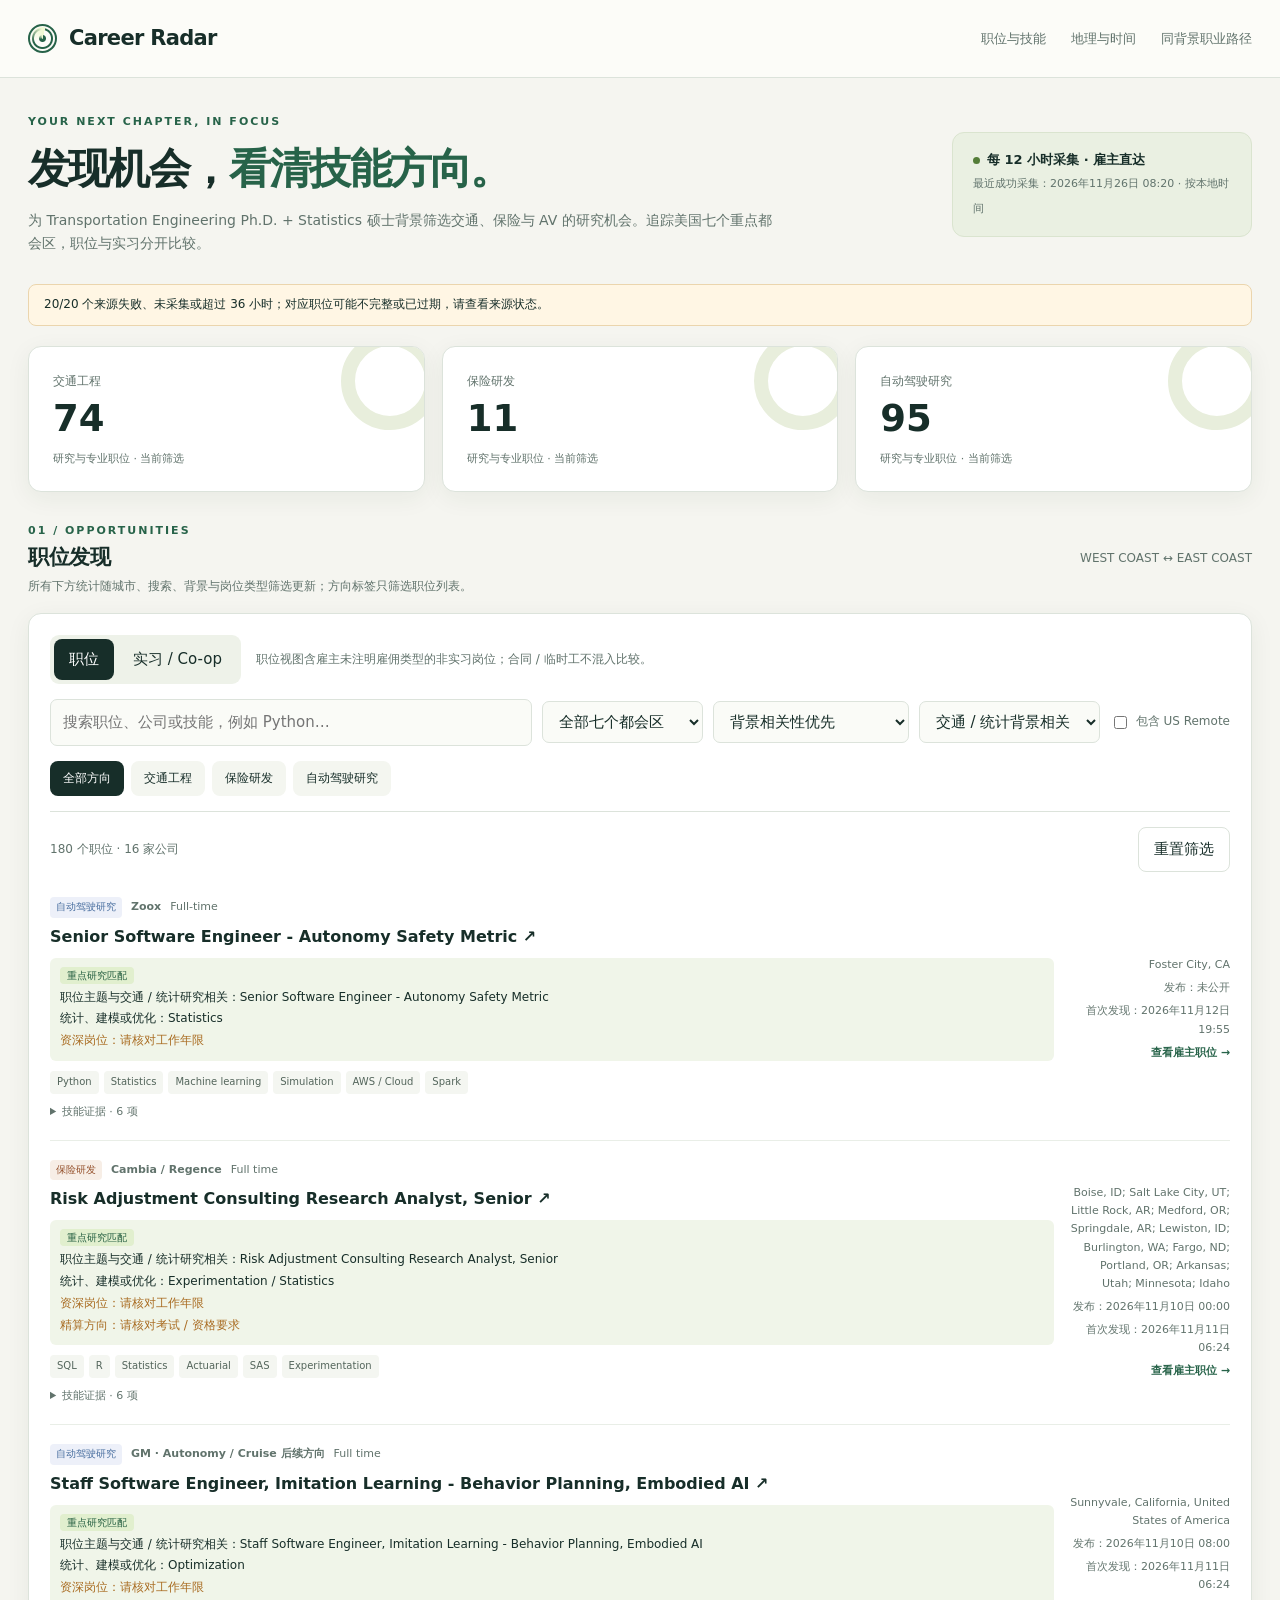
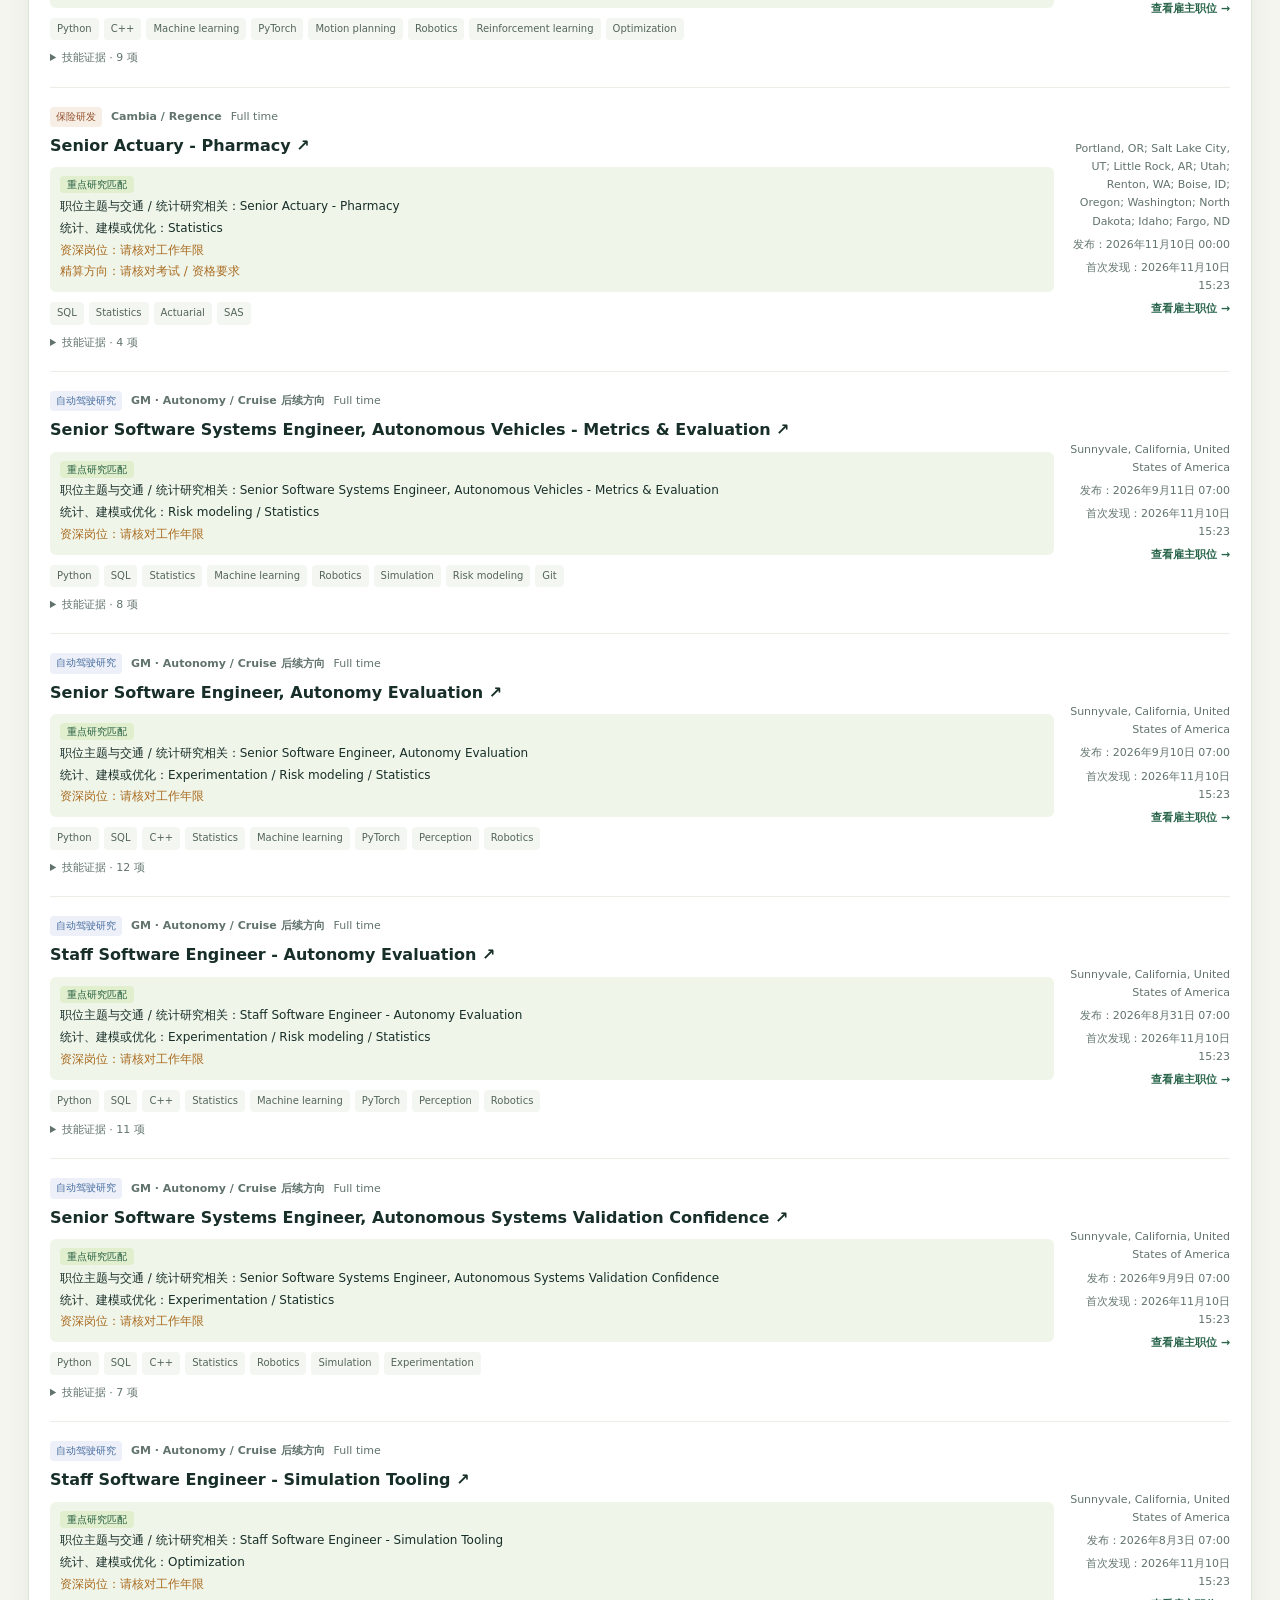
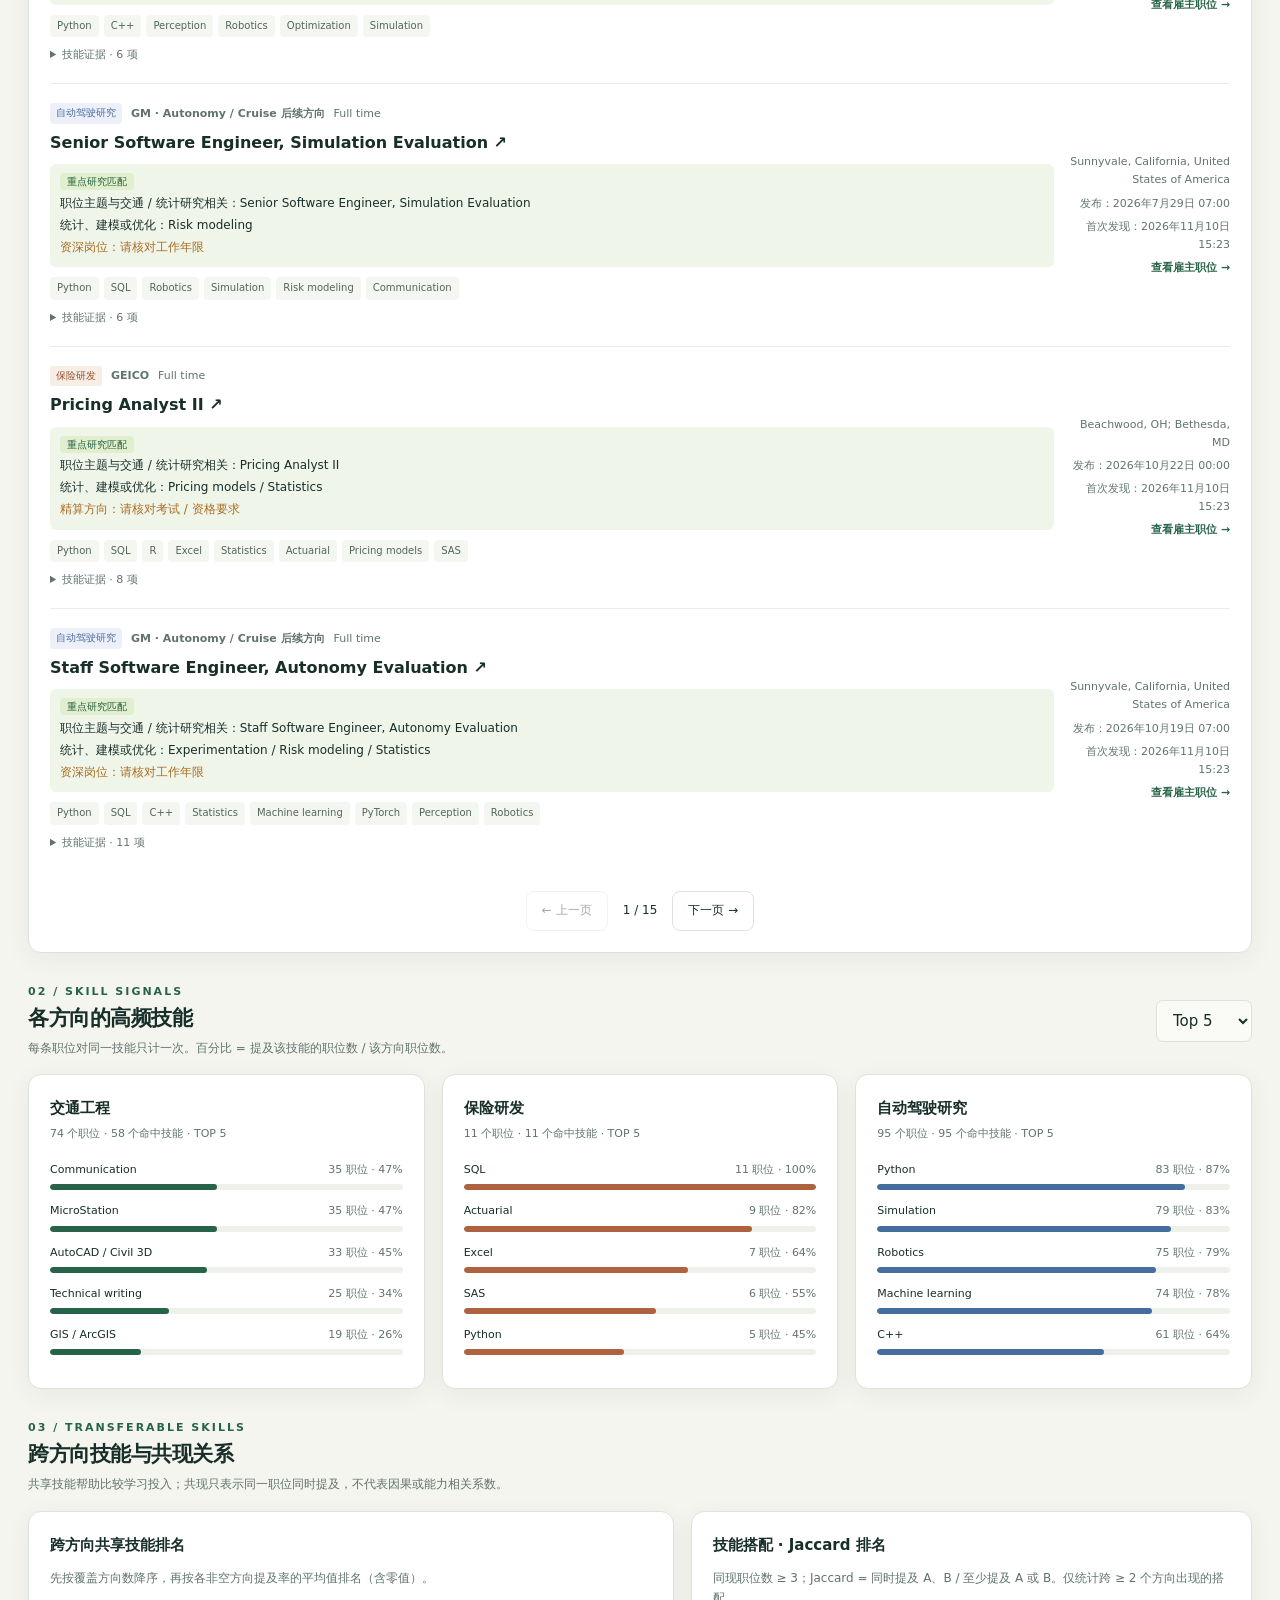
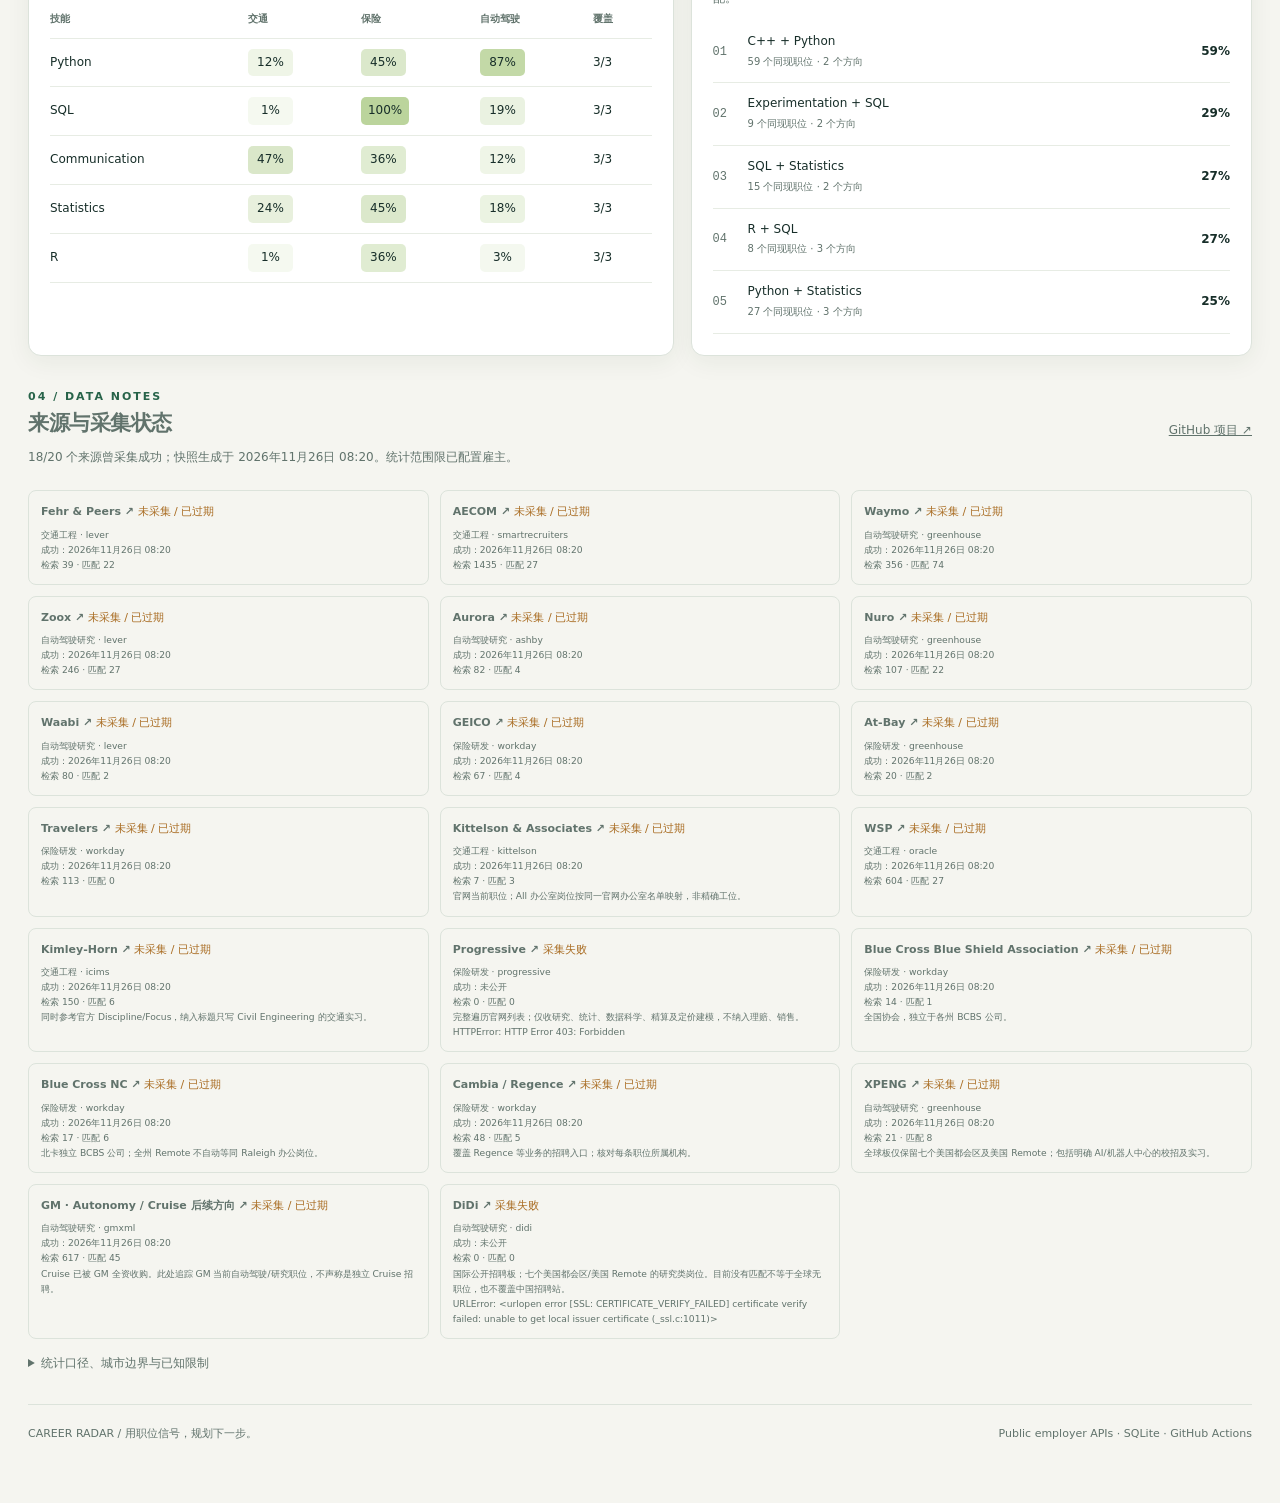
==== commit 4ba41113: "Refresh job ledger and published snapshot [skip ci]" ====
--- a/index.html
+++ b/index.html
@@ -24,6 +24,6 @@
 <footer class="footer"><span>CAREER RADAR / 用职位信号，规划下一步。</span><span>Public employer APIs · SQLite · GitHub Actions</span></footer>
 </main>
 <noscript><p>请启用 JavaScript 以查看职位筛选与技能分析。原始数据可查看 <a href="data/jobs.json">jobs.json</a>。</p></noscript>
-<script id="snapshot" type="application/json">{"schema_version": 2, "generated_at": "2026-11-25T21:42:49+00:00", "refresh_hours": 12, "profile_version": "transport-statistics-v2", "tracks": {"traffic": "交通工程", "insurance": "保险研发", "av": "自动驾驶研究"}, "metros": ["Seattle", "Portland", "Los Angeles", "San Francisco", "Raleigh", "New York", "Washington DC"], "jobs": [{"id": "427173fe74d5d1dac1e72251", "source_id": "kimley-horn", "external_id": "29988", "company": "Kimley-Horn", "title": "Transportation Engineer/Planner", "track": "traffic", "location": "Walnut Creek, CA, US", "metros": ["San Francisco"], "url": "https://careers-kimley-horn.icims.com/jobs/29988/transportation-engineer-planner/job", "discipline": "Transportation/TPTO", "posted_at": "2026-11-25T05:00:00.000Z", "source_updated_at": null, "employment": "FULL TIME", "skills": [{"name": "Synchro", "level": "preferred", "evidence": "Familiarity with Synchro, HCS, VISSIM, TransModeler, or similar traffic analysis software."}, {"name": "VISSIM", "level": "preferred", "evidence": "Familiarity with Synchro, HCS, VISSIM, TransModeler, or similar traffic analysis software."}, {"name": "HCS", "level": "preferred", "evidence": "Familiarity with Synchro, HCS, VISSIM, TransModeler, or similar traffic analysis software."}, {"name": "Signal design", "level": "mentioned", "evidence": "This individual will support a wide variety of transportation projects with an emphasis on traffic operations, transportation planning, Intelligent Transportation Systems (ITS), traffic signal operations, and corridor pe"}, {"name": "Optimization", "level": "preferred", "evidence": "Experience with traffic signal timing and optimization."}, {"name": "Communication", "level": "mentioned", "evidence": "Strong written and verbal communication skills."}, {"name": "Technical writing", "level": "required", "evidence": "Excellent technical writing skills"}], "application_deadline": null, "kind": "job", "background_match": {"version": "transport-statistics-v2", "level": "related", "reasons": [{"kind": "skill", "label": "统计、建模或优化", "evidence": "Optimization"}], "flags": []}, "first_seen": "2026-11-25T21:42:49+00:00", "last_seen": "2026-11-25T21:42:49+00:00", "pending_closure": false, "first_missing_at": null}, {"id": "c2d60b8fb026a5976f9b6dbe", "source_id": "wsp", "external_id": "99842", "company": "WSP", "title": "Lead Consultant, Transportation Planning", "track": "traffic", "location": "Seattle, WA, United States", "metros": ["Seattle"], "url": "https://emit.fa.ca3.oraclecloud.com/hcmUI/CandidateExperience/en/sites/CX_2001/job/99842", "discipline": "", "posted_at": "2026-11-24T19:03:44+00:00", "source_updated_at": null, "employment": "Full time", "skills": [{"name": "Excel", "level": "required", "evidence": "MS Word, Excel, PowerPoint, GIS)"}, {"name": "GIS / ArcGIS", "level": "required", "evidence": "MS Word, Excel, PowerPoint, GIS)"}], "application_deadline": null, "kind": "job", "background_match": {"version": "transport-statistics-v2", "level": "related", "reasons": [{"kind": "title", "label": "职位主题与交通 / 统计研究相关", "evidence": "Lead Consultant, Transportation Planning"}], "flags": []}, "first_seen": "2026-11-24T22:27:58+00:00", "last_seen": "2026-11-25T21:42:49+00:00", "pending_closure": false, "first_missing_at": null}, {"id": "1f320df0a8b19afae420e9a7", "source_id": "nuro", "external_id": "8357716", "company": "Nuro", "title": "Director of Engineering, Autonomy", "track": "av", "location": "Mountain View, California (HQ)", "metros": ["San Francisco"], "url": "https://nuro.ai/careersitem?gh_jid=8357716", "discipline": "", "posted_at": null, "source_updated_at": "2026-11-23T18:27:22-05:00", "employment": "Full-time", "skills": [{"name": "Machine learning", "level": "mentioned", "evidence": "Deep technical expertise in large‑scale ML / robotics systems"}, {"name": "Computer vision", "level": "mentioned", "evidence": "Design, train, and productionize state-of-the-art systems leveraging: foundation and world models, LLM/VLM reasoning, reinforcement and imitation learning, generative and diffusion models, transformers, computer vision, "}, {"name": "Robotics", "level": "mentioned", "evidence": "Deep technical expertise in large‑scale ML / robotics systems"}, {"name": "LLM / NLP", "level": "mentioned", "evidence": "Design, train, and productionize state-of-the-art systems leveraging: foundation and world models, LLM/VLM reasoning, reinforcement and imitation learning, generative and diffusion models, transformers, computer vision, "}], "application_deadline": null, "kind": "job", "background_match": {"version": "transport-statistics-v2", "level": "adjacent", "reasons": [], "flags": ["资深岗位：请核对工作年限"]}, "first_seen": "2026-11-23T23:54:53+00:00", "last_seen": "2026-11-25T21:42:49+00:00", "pending_closure": false, "first_missing_at": null}, {"id": "c228bfa1d96b182dd6f8227d", "source_id": "aecom", "external_id": "744000163244926", "company": "AECOM", "title": "Principal, NY Metro Transportation Chief Architect", "track": "traffic", "location": "New York, NY, us", "metros": ["New York"], "url": "https://jobs.smartrecruiters.com/AECOM2/744000163244926-principal-ny-metro-transportation-chief-architect", "discipline": "", "posted_at": "2026-11-23T14:51:57.173Z", "source_updated_at": null, "employment": "Full-time", "skills": [{"name": "AutoCAD / Civil 3D", "level": "preferred", "evidence": "Expertise in digital delivery (BIM/Revit, AutoCAD, Navisworks, Bentley/MicroStation family of BIM and 3D modeling software, parametric tools) and advanced coordination workflows"}, {"name": "MicroStation", "level": "preferred", "evidence": "Expertise in digital delivery (BIM/Revit, AutoCAD, Navisworks, Bentley/MicroStation family of BIM and 3D modeling software, parametric tools) and advanced coordination workflows"}], "application_deadline": null, "kind": "job", "background_match": {"version": "transport-statistics-v2", "level": "related", "reasons": [{"kind": "title", "label": "交通工程领域背景", "evidence": "Principal, NY Metro Transportation Chief Architect"}], "flags": ["资深岗位：请核对工作年限"]}, "first_seen": "2026-11-23T23:54:53+00:00", "last_seen": "2026-11-25T21:42:49+00:00", "pending_closure": false, "first_missing_at": null}, {"id": "f3d29e3a7c4e5b16880f9e34", "source_id": "nuro", "external_id": "8357718", "company": "Nuro", "title": "Director of Engineering, Perception", "track": "av", "location": "Mountain View, California (HQ)", "metros": ["San Francisco"], "url": "https://nuro.ai/careersitem?gh_jid=8357718", "discipline": "", "posted_at": null, "source_updated_at": "2026-11-23T18:45:00-05:00", "employment": "Full-time", "skills": [{"name": "Machine learning", "level": "mentioned", "evidence": "Deep technical expertise in large‑scale ML / robotics systems"}, {"name": "Computer vision", "level": "mentioned", "evidence": "Design, train, and productionize state-of-the-art systems leveraging foundation and world models, transformers, computer vision, and sensor fusion."}, {"name": "Robotics", "level": "mentioned", "evidence": "Deep technical expertise in large‑scale ML / robotics systems"}], "application_deadline": null, "kind": "job", "background_match": {"version": "transport-statistics-v2", "level": "adjacent", "reasons": [], "flags": ["资深岗位：请核对工作年限"]}, "first_seen": "2026-11-23T23:54:53+00:00", "last_seen": "2026-11-25T21:42:49+00:00", "pending_closure": false, "first_missing_at": null}, {"id": "0e526ca5ad81eb4228ed5af9", "source_id": "zoox", "external_id": "c6d372ce-1203-4d34-bd3e-f637e7d23483", "company": "Zoox", "title": "Contract Student Worker - Data Scientist (20 hrs wk)", "track": "av", "location": "Foster City, CA", "metros": ["San Francisco"], "url": "https://jobs.lever.co/zoox/c6d372ce-1203-4d34-bd3e-f637e7d23483", "discipline": "", "posted_at": null, "source_updated_at": null, "employment": "Contract", "skills": [{"name": "Python", "level": "required", "evidence": "Proficiency in Python and SQL."}, {"name": "SQL", "level": "required", "evidence": "Proficiency in Python and SQL."}, {"name": "Robotics", "level": "required", "evidence": "Robotics or AV data is a plus."}, {"name": "Spark", "level": "required", "evidence": "Experience with big data systems such as Spark."}, {"name": "Communication", "level": "required", "evidence": "Creative problem solving and strong communication skills."}, {"name": "Research publications", "level": "required", "evidence": "Must adhere with Zoox confidentiality requirements, including refraining from using or sharing proprietary company information outside of Zoox, such as in academic research, theses, publications, or presentations."}], "application_deadline": null, "kind": "other", "background_match": {"version": "transport-statistics-v2", "level": "related", "reasons": [{"kind": "title", "label": "职位主题与交通 / 统计研究相关", "evidence": "Contract Student Worker - Data Scientist (20 hrs wk)"}], "flags": []}, "first_seen": "2026-11-19T07:27:27+00:00", "last_seen": "2026-11-25T21:42:49+00:00", "pending_closure": false, "first_missing_at": null}, {"id": "431a346d2f10d4262d4531c9", "source_id": "bcbsnc", "external_id": "RQ0019793", "company": "Blue Cross NC", "title": "Senior Actuarial Analyst", "track": "insurance", "location": "Remote Flex - North Carolina; Remote Flex - Mississippi; Remote Flex - Louisiana; Remote Flex - South Carolina; Remote Flex - Kentucky; Remote Flex - Kansas; Remote Flex - Iowa; Remote Flex - Indiana; Remote Flex - Arkansas; Remote Flex - Texas; Remote Flex - Georgia; Remote Flex - Virginia; Remote Flex - Tennessee; Remote Flex - Pennsylvania; Remote Flex - Michigan; Remote Flex - Wyoming; Remote Flex - Wisconsin; Remote Flex - Idaho; Remote Flex - Utah; Remote Flex - Florida; Remote Flex - South Dakota; Remote Flex - Oklahoma; Remote Flex - Arizona; Remote Flex - Ohio; Remote Flex - Missouri; Remote Flex - Alabama", "metros": ["US Remote"], "url": "https://bcbsnc.wd5.myworkdayjobs.com/BCBSNC/job/Remote-Flex---North-Carolina/Senior-Actuarial-Analyst_RQ0019793-1", "discipline": "", "posted_at": "2026-11-18", "source_updated_at": null, "employment": "Full time", "skills": [{"name": "SQL", "level": "preferred", "evidence": "Proficient in Excel, SQL"}, {"name": "Excel", "level": "preferred", "evidence": "Proficient in Excel, SQL"}, {"name": "Statistics", "level": "mentioned", "evidence": "Blue Cross NC is looking for a Senior Actuarial Analyst who will apply expertise in mathematics, probability, statistics, and business principles to offer assistance and technical support for complex rating/pricing, valu"}, {"name": "Risk modeling", "level": "preferred", "evidence": "Actuarial Analysis, Actuarial Consulting, Actuarial Science, Business Analysis, Complex Project Management, Financial Modeling, Hiring Management, People Management, Risk Assessments, Valuation Analysis"}, {"name": "Actuarial", "level": "mentioned", "evidence": "Blue Cross NC is looking for a Senior Actuarial Analyst who will apply expertise in mathematics, probability, statistics, and business principles to offer assistance and technical support for complex rating/"}], "application_deadline": null, "kind": "job", "background_match": {"version": "transport-statistics-v2", "level": "core", "reasons": [{"kind": "title", "label": "职位主题与交通 / 统计研究相关", "evidence": "Senior Actuarial Analyst"}, {"kind": "skill", "label": "统计、建模或优化", "evidence": "Risk modeling / Statistics"}], "flags": ["资深岗位：请核对工作年限", "精算方向：请核对考试 / 资格要求"]}, "first_seen": "2026-11-19T07:27:27+00:00", "last_seen": "2026-11-25T21:42:49+00:00", "pending_closure": false, "first_missing_at": null}, {"id": "494dea99c477fee349cdbf25", "source_id": "aecom", "external_id": "744000162362779", "company": "AECOM", "title": "Sr. Transportation Highway/Roadway Engineer - 8 Years of Experience Required", "track": "traffic", "location": "Oakland, CA, us", "metros": ["San Francisco"], "url": "https://jobs.smartrecruiters.com/AECOM2/744000162362779-sr-transportation-highway-roadway-engineer-8-years-of-experience-required", "discipline": "", "posted_at": "2026-11-18T17:32:10.830Z", "source_updated_at": null, "employment": "Full-time", "skills": [{"name": "AutoCAD / Civil 3D", "level": "preferred", "evidence": "Proficiency in MicroStation, InRoads, AutoCAD, and Civil 3D, with experience leading design teams using these tools."}, {"name": "MicroStation", "level": "preferred", "evidence": "Proficiency in MicroStation, InRoads, AutoCAD, and Civil 3D, with experience leading design teams using these tools."}, {"name": "Communication", "level": "preferred", "evidence": "Strong written and verbal communication skills."}], "application_deadline": null, "kind": "job", "background_match": {"version": "transport-statistics-v2", "level": "related", "reasons": [{"kind": "title", "label": "交通工程领域背景", "evidence": "Sr. Transportation Highway/Roadway Engineer - 8 Years of Experience Required"}], "flags": ["资深岗位：请核对工作年限"]}, "first_seen": "2026-11-18T20:33:11+00:00", "last_seen": "2026-11-25T21:42:49+00:00", "pending_closure": false, "first_missing_at": null}, {"id": "cf6eecb84a243d1e6099ae92", "source_id": "aecom", "external_id": "744000162362589", "company": "AECOM", "title": "Sr. Transportation Highway/Roadway Engineer - 8 Years of Experience Required", "track": "traffic", "location": "San Jose, CA, us", "metros": ["San Francisco"], "url": "https://jobs.smartrecruiters.com/AECOM2/744000162362589-sr-transportation-highway-roadway-engineer-8-years-of-experience-required", "discipline": "", "posted_at": "2026-11-18T17:31:01.042Z", "source_updated_at": null, "employment": "Full-time", "skills": [{"name": "AutoCAD / Civil 3D", "level": "preferred", "evidence": "Proficiency in MicroStation, InRoads, AutoCAD, and Civil 3D, with experience leading design teams using these tools."}, {"name": "MicroStation", "level": "preferred", "evidence": "Proficiency in MicroStation, InRoads, AutoCAD, and Civil 3D, with experience leading design teams using these tools."}, {"name": "Communication", "level": "preferred", "evidence": "Strong written and verbal communication skills."}], "application_deadline": null, "kind": "job", "background_match": {"version": "transport-statistics-v2", "level": "related", "reasons": [{"kind": "title", "label": "交通工程领域背景", "evidence": "Sr. Transportation Highway/Roadway Engineer - 8 Years of Experience Required"}], "flags": ["资深岗位：请核对工作年限"]}, "first_seen": "2026-11-18T20:33:11+00:00", "last_seen": "2026-11-25T21:42:49+00:00", "pending_closure": false, "first_missing_at": null}, {"id": "da76e0396a2263b863309a15", "source_id": "aecom", "external_id": "744000162359921", "company": "AECOM", "title": "Sr. Transportation Highway/Roadway Engineer - 8+ Years of Experience", "track": "traffic", "location": "Orange, CA, us", "metros": ["Los Angeles"], "url": "https://jobs.smartrecruiters.com/AECOM2/744000162359921-sr-transportation-highway-roadway-engineer-8-years-of-experience", "discipline": "", "posted_at": "2026-11-18T17:19:28.133Z", "source_updated_at": null, "employment": "Full-time", "skills": [{"name": "AutoCAD / Civil 3D", "level": "preferred", "evidence": "Proficiency in MicroStation, InRoads, AutoCAD, and Civil 3D, with experience leading design teams using these tools."}, {"name": "MicroStation", "level": "preferred", "evidence": "Proficiency in MicroStation, InRoads, AutoCAD, and Civil 3D, with experience leading design teams using these tools."}, {"name": "Communication", "level": "preferred", "evidence": "Strong written and verbal communication skills."}], "application_deadline": null, "kind": "job", "background_match": {"version": "transport-statistics-v2", "level": "related", "reasons": [{"kind": "title", "label": "交通工程领域背景", "evidence": "Sr. Transportation Highway/Roadway Engineer - 8+ Years of Experience"}], "flags": ["资深岗位：请核对工作年限"]}, "first_seen": "2026-11-18T20:33:11+00:00", "last_seen": "2026-11-25T21:42:49+00:00", "pending_closure": false, "first_missing_at": null}, {"id": "e7fcf199beec30dd41f642ac", "source_id": "aecom", "external_id": "744000162362639", "company": "AECOM", "title": "Sr. Transportation Highway/Roadway Engineer - 8 Years of Experience Required", "track": "traffic", "location": "San Francisco, CA, us", "metros": ["San Francisco"], "url": "https://jobs.smartrecruiters.com/AECOM2/744000162362639-sr-transportation-highway-roadway-engineer-8-years-of-experience-required", "discipline": "", "posted_at": "2026-11-18T17:31:49.259Z", "source_updated_at": null, "employment": "Full-time", "skills": [{"name": "AutoCAD / Civil 3D", "level": "preferred", "evidence": "Proficiency in MicroStation, InRoads, AutoCAD, and Civil 3D, with experience leading design teams using these tools."}, {"name": "MicroStation", "level": "preferred", "evidence": "Proficiency in MicroStation, InRoads, AutoCAD, and Civil 3D, with experience leading design teams using these tools."}, {"name": "Communication", "level": "preferred", "evidence": "Strong written and verbal communication skills."}], "application_deadline": null, "kind": "job", "background_match": {"version": "transport-statistics-v2", "level": "related", "reasons": [{"kind": "title", "label": "交通工程领域背景", "evidence": "Sr. Transportation Highway/Roadway Engineer - 8 Years of Experience Required"}], "flags": ["资深岗位：请核对工作年限"]}, "first_seen": "2026-11-18T20:33:11+00:00", "last_seen": "2026-11-25T21:42:49+00:00", "pending_closure": false, "first_missing_at": null}, {"id": "6749fdcd4b92125cb814e2f4", "source_id": "waymo", "external_id": "8380137", "company": "Waymo", "title": "Senior Machine Learning Engineer, Driver Refinement & Validation", "track": "av", "location": "Mountain View, CA, USA; San Francisco, CA, USA", "metros": ["San Francisco"], "url": "https://careers.withwaymo.com/jobs?gh_jid=8380137", "discipline": "", "posted_at": null, "source_updated_at": "2026-11-17T17:24:59-05:00", "employment": "Not specified", "skills": [{"name": "Python", "level": "mentioned", "evidence": "Proficiency in Python and at least one deep learning frameworks (e.g. PyTorch, JAX, or TensorFlow)"}, {"name": "C++", "level": "mentioned", "evidence": "Proficiency in C++"}, {"name": "Machine learning", "level": "mentioned", "evidence": "We work with upstream and the downstream teams on developing the ML models and integrating into the Waymo Driver. As part of the data flywheel team you will take advantage of millions of miles of driving data from a dive"}, {"name": "Deep learning", "level": "mentioned", "evidence": "Bachelors in Computer Science or a similar discipline, or an equivalent amount of deep learning experience"}, {"name": "PyTorch", "level": "mentioned", "evidence": "PyTorch, JAX, or TensorFlow)"}, {"name": "TensorFlow", "level": "mentioned", "evidence": "PyTorch, JAX, or TensorFlow)"}, {"name": "Computer vision", "level": "mentioned", "evidence": "5+ years experience in Machine Learning and/or Computer Vision"}, {"name": "Perception", "level": "mentioned", "evidence": "Collaborate closely with partner teams such as perception, research, simulation, labeling, and evaluation."}, {"name": "Motion planning", "level": "mentioned", "evidence": "Experience in the autonomous driving domain, including areas like motion planning or perception"}, {"name": "Robotics", "level": "mentioned", "evidence": "MS or PhD Degree in Machine Learning, Robotics, Computer Science or a similar discipline"}, {"name": "Reinforcement learning", "level": "mentioned", "evidence": "Design, develop, and implement ML solutions for autonomous vehicle planning including, but not limited to, modeling, reward/loss shaping, finetuning, reinforcement learning, data shaping, etc."}, {"name": "Simulation", "level": "mentioned", "evidence": "The Waymo Driver has provided over ten million rider-only trips, enabled by its experience autonomously driving over 100 million miles on public roads and tens of billions in simulation across 15+ U.S. states."}, {"name": "LLM / NLP", "level": "mentioned", "evidence": "Leverage large language models and world foundation models for reasoning, decision making and multi-modality generation."}, {"name": "Research publications", "level": "mentioned", "evidence": "Publications at top-tier conferences like CVPR, ICCV, ECCV, ICLR, ICML, ICRA, IROS, RSS, NeurIPS, AAAI, IJCV, PAMI"}], "application_deadline": null, "kind": "unspecified", "background_match": {"version": "transport-statistics-v2", "level": "related", "reasons": [{"kind": "title", "label": "职位主题与交通 / 统计研究相关", "evidence": "Senior Machine Learning Engineer, Driver Refinement & Validation"}], "flags": ["资深岗位：请核对工作年限"]}, "first_seen": "2026-11-18T07:30:05+00:00", "last_seen": "2026-11-25T21:42:49+00:00", "pending_closure": false, "first_missing_at": null}, {"id": "7869b6b30742725b8aa1bdd4", "source_id": "xpeng", "external_id": "8446966002", "company": "XPENG", "title": "Senior Machine Learning Engineer - AI Foundation", "track": "av", "location": "Santa Clara, CA", "metros": ["San Francisco"], "url": "https://job-boards.greenhouse.io/xpengmotors/jobs/8446966002", "discipline": "", "posted_at": null, "source_updated_at": "2026-11-17T18:36:50-05:00", "employment": "Not specified", "skills": [{"name": "Python", "level": "required", "evidence": "Strong programming skills in Python and C++"}, {"name": "C++", "level": "required", "evidence": "Strong programming skills in Python and C++"}, {"name": "Machine learning", "level": "mentioned", "evidence": "With a strong focus on intelligent mobility, XPENG is dedicated to reshaping the future of transportation through cutting-edge R&D in AI, machine learning, and smart connectivity."}, {"name": "PyTorch", "level": "required", "evidence": "Good knowledge of PyTorch."}, {"name": "Robotics", "level": "mentioned", "evidence": "XPENG is a leading smart technology company at the forefront of innovation, integrating advanced AI and autonomous driving technologies into its vehicles, including electric vehicles (EVs), electric vertical take-off and"}, {"name": "Optimization", "level": "mentioned", "evidence": "Implement and benchmark (Quantization, Knowledge distillation, structured and unstructured pruning, KV-cache optimization, etc.)."}, {"name": "LLM / NLP", "level": "mentioned", "evidence": "Optimize transformer-based LLMs for low-latency and high-throughput inference."}], "application_deadline": null, "kind": "unspecified", "background_match": {"version": "transport-statistics-v2", "level": "related", "reasons": [{"kind": "skill", "label": "统计、建模或优化", "evidence": "Optimization"}], "flags": ["资深岗位：请核对工作年限"]}, "first_seen": "2026-11-18T07:30:05+00:00", "last_seen": "2026-11-25T21:42:49+00:00", "pending_closure": false, "first_missing_at": null}, {"id": "5d65623b848ed517f8cc77ac", "source_id": "nuro", "external_id": "8341046", "company": "Nuro", "title": "Machine Learning Research Scientist, Active Learning", "track": "av", "location": "Mountain View, California (HQ)", "metros": ["San Francisco"], "url": "https://nuro.ai/careersitem?gh_jid=8341046", "discipline": "", "posted_at": null, "source_updated_at": "2026-11-21T01:12:13-05:00", "employment": "Full-time", "skills": [{"name": "Python", "level": "preferred", "evidence": "You have strong problem-solving and programming skills (Python)"}, {"name": "Machine learning", "level": "mentioned", "evidence": "The Foundation Models team leverages the cutting edge of machine learning research to solve practical, real-world, challenging problems. Here, you will focus on developing and implementing innovative strategies in active"}, {"name": "Deep learning", "level": "mentioned", "evidence": "You have subject matter expertise and research in one or more of the following areas: Machine Learning, Deep Learning, Robotics (bonus), and have some familiarity with the state of the art in ML for autonomous driving an"}, {"name": "Prediction", "level": "mentioned", "evidence": "Here, you will focus on developing and implementing innovative strategies in active learning, data curation, and quality research, to enhance the effectiveness and adaptability of our core behavior prediction, planning, "}, {"name": "Robotics", "level": "mentioned", "evidence": "You have subject matter expertise and research in one or more of the following areas: Machine Learning, Deep Learning, Robotics (bonus), and have some familiarity with the state of the art in ML for autonomous driving an"}, {"name": "LLM / NLP", "level": "mentioned", "evidence": "Here, you will focus on developing and implementing innovative strategies in active learning, data curation, and quality research, to enhance the effectiveness and adaptability of our core behavior prediction, planning, "}, {"name": "Research publications", "level": "preferred", "evidence": "Demonstrated research publications in any of the major conferences is a bonus (RSS, ICRA, CoRL, CVPR, ICLR, ICML, NeurIPS, ICCV, AAAI, etc.)"}], "application_deadline": null, "kind": "job", "background_match": {"version": "transport-statistics-v2", "level": "adjacent", "reasons": [], "flags": []}, "first_seen": "2026-11-17T07:56:36+00:00", "last_seen": "2026-11-25T21:42:49+00:00", "pending_closure": false, "first_missing_at": null}, {"id": "9e7076c34a4f4ccae440ab12", "source_id": "aecom", "external_id": "744000161903017", "company": "AECOM", "title": "Senior Transportation Hydraulics Engineer", "track": "traffic", "location": "Raleigh, NC, us", "metros": ["Raleigh"], "url": "https://jobs.smartrecruiters.com/AECOM2/744000161903017-senior-transportation-hydraulics-engineer-", "discipline": "", "posted_at": "2026-11-16T20:04:29.922Z", "source_updated_at": null, "employment": "Full-time", "skills": [{"name": "MicroStation", "level": "required", "evidence": "Proficiency with engineering design software such as MicroStation, OpenRoads Designer, etc."}], "application_deadline": null, "kind": "job", "background_match": {"version": "transport-statistics-v2", "level": "related", "reasons": [{"kind": "title", "label": "交通工程领域背景", "evidence": "Senior Transportation Hydraulics Engineer"}], "flags": ["资深岗位：请核对工作年限"]}, "first_seen": "2026-11-16T22:04:01+00:00", "last_seen": "2026-11-25T21:42:49+00:00", "pending_closure": false, "first_missing_at": null}, {"id": "e673483e74df5b6f33b83e03", "source_id": "aecom", "external_id": "744000161919719", "company": "AECOM", "title": "Construction and Project Management Leader – Transportation", "track": "traffic", "location": "Seattle, WA, us", "metros": ["Seattle"], "url": "https://jobs.smartrecruiters.com/AECOM2/744000161919719-construction-and-project-management-leader-transportation", "discipline": "", "posted_at": "2026-11-16T21:52:38.071Z", "source_updated_at": null, "employment": "Full-time", "skills": [], "application_deadline": null, "kind": "job", "background_match": {"version": "transport-statistics-v2", "level": "related", "reasons": [{"kind": "title", "label": "交通工程领域背景", "evidence": "Construction and Project Management Leader – Transportation"}], "flags": []}, "first_seen": "2026-11-16T22:04:01+00:00", "last_seen": "2026-11-25T21:42:49+00:00", "pending_closure": false, "first_missing_at": null}, {"id": "0fcaa48d2fa480cd13dbe56b", "source_id": "aecom", "external_id": "744000161594799", "company": "AECOM", "title": "Sr. Transportation Highway/Roadway Engineer - 8+ Years of Experience", "track": "traffic", "location": "Long Beach, CA, us", "metros": ["Los Angeles"], "url": "https://jobs.smartrecruiters.com/AECOM2/744000161594799-sr-transportation-highway-roadway-engineer-8-years-of-experience", "discipline": "", "posted_at": "2026-11-13T23:47:43.605Z", "source_updated_at": null, "employment": "Full-time", "skills": [{"name": "AutoCAD / Civil 3D", "level": "preferred", "evidence": "Proficiency in MicroStation, InRoads, AutoCAD, and Civil 3D, with experience leading design teams using these tools."}, {"name": "MicroStation", "level": "preferred", "evidence": "Proficiency in MicroStation, InRoads, AutoCAD, and Civil 3D, with experience leading design teams using these tools."}, {"name": "Communication", "level": "preferred", "evidence": "Strong written and verbal communication skills."}], "application_deadline": null, "kind": "job", "background_match": {"version": "transport-statistics-v2", "level": "related", "reasons": [{"kind": "title", "label": "交通工程领域背景", "evidence": "Sr. Transportation Highway/Roadway Engineer - 8+ Years of Experience"}], "flags": ["资深岗位：请核对工作年限"]}, "first_seen": "2026-11-14T06:25:41+00:00", "last_seen": "2026-11-25T21:42:49+00:00", "pending_closure": false, "first_missing_at": null}, {"id": "3bfb0f24573902e88c07c842", "source_id": "aecom", "external_id": "744000161594969", "company": "AECOM", "title": "Sr. Transportation Highway/Roadway Engineer - 8+ Years of Experience", "track": "traffic", "location": "Los Angeles, CA, us", "metros": ["Los Angeles"], "url": "https://jobs.smartrecruiters.com/AECOM2/744000161594969-sr-transportation-highway-roadway-engineer-8-years-of-experience", "discipline": "", "posted_at": "2026-11-13T23:48:36.276Z", "source_updated_at": null, "employment": "Full-time", "skills": [{"name": "AutoCAD / Civil 3D", "level": "preferred", "evidence": "Proficiency in MicroStation, InRoads, AutoCAD, and Civil 3D, with experience leading design teams using these tools."}, {"name": "MicroStation", "level": "preferred", "evidence": "Proficiency in MicroStation, InRoads, AutoCAD, and Civil 3D, with experience leading design teams using these tools."}, {"name": "Communication", "level": "preferred", "evidence": "Strong written and verbal communication skills."}], "application_deadline": null, "kind": "job", "background_match": {"version": "transport-statistics-v2", "level": "related", "reasons": [{"kind": "title", "label": "交通工程领域背景", "evidence": "Sr. Transportation Highway/Roadway Engineer - 8+ Years of Experience"}], "flags": ["资深岗位：请核对工作年限"]}, "first_seen": "2026-11-14T06:25:41+00:00", "last_seen": "2026-11-25T21:42:49+00:00", "pending_closure": false, "first_missing_at": null}, {"id": "4bbd3c6a52b90a4683f606be", "source_id": "aecom", "external_id": "744000161595439", "company": "AECOM", "title": "Sr. Transportation Highway/Roadway Engineer - 8+ Years of Experience", "track": "traffic", "location": "Portland, OR, us", "metros": ["Portland"], "url": "https://jobs.smartrecruiters.com/AECOM2/744000161595439-sr-transportation-highway-roadway-engineer-8-years-of-experience", "discipline": "", "posted_at": "2026-11-13T23:55:17.972Z", "source_updated_at": null, "employment": "Full-time", "skills": [{"name": "AutoCAD / Civil 3D", "level": "preferred", "evidence": "Proficiency in MicroStation, InRoads, AutoCAD, and Civil 3D, with experience leading design teams using these tools."}, {"name": "MicroStation", "level": "preferred", "evidence": "Proficiency in MicroStation, InRoads, AutoCAD, and Civil 3D, with experience leading design teams using these tools."}, {"name": "Communication", "level": "preferred", "evidence": "Strong written and verbal communication skills."}], "application_deadline": null, "kind": "job", "background_match": {"version": "transport-statistics-v2", "level": "related", "reasons": [{"kind": "title", "label": "交通工程领域背景", "evidence": "Sr. Transportation Highway/Roadway Engineer - 8+ Years of Experience"}], "flags": ["资深岗位：请核对工作年限"]}, "first_seen": "2026-11-14T06:25:41+00:00", "last_seen": "2026-11-25T21:42:49+00:00", "pending_closure": false, "first_missing_at": null}, {"id": "931be9fb1bd795fcf9b9de31", "source_id": "aecom", "external_id": "744000161595324", "company": "AECOM", "title": "Sr. Transportation Highway/Roadway Engineer - 8+ Years of Experience", "track": "traffic", "location": "Seattle, WA, us", "metros": ["Seattle"], "url": "https://jobs.smartrecruiters.com/AECOM2/744000161595324-sr-transportation-highway-roadway-engineer-8-years-of-experience", "discipline": "", "posted_at": "2026-11-13T23:54:12.653Z", "source_updated_at": null, "employment": "Full-time", "skills": [{"name": "AutoCAD / Civil 3D", "level": "preferred", "evidence": "Proficiency in MicroStation, InRoads, AutoCAD, and Civil 3D, with experience leading design teams using these tools."}, {"name": "MicroStation", "level": "preferred", "evidence": "Proficiency in MicroStation, InRoads, AutoCAD, and Civil 3D, with experience leading design teams using these tools."}, {"name": "Communication", "level": "preferred", "evidence": "Strong written and verbal communication skills."}], "application_deadline": null, "kind": "job", "background_match": {"version": "transport-statistics-v2", "level": "related", "reasons": [{"kind": "title", "label": "交通工程领域背景", "evidence": "Sr. Transportation Highway/Roadway Engineer - 8+ Years of Experience"}], "flags": ["资深岗位：请核对工作年限"]}, "first_seen": "2026-11-14T06:25:41+00:00", "last_seen": "2026-11-25T21:42:49+00:00", "pending_closure": false, "first_missing_at": null}, {"id": "309b7b59586cf9aefd853553", "source_id": "zoox", "external_id": "0f42ac76-3821-4805-8b59-446477d1e1db", "company": "Zoox", "title": "Data Scientist Intern [Summer 2027]", "track": "av", "location": "Foster City, CA", "metros": ["San Francisco"], "url": "https://jobs.lever.co/zoox/0f42ac76-3821-4805-8b59-446477d1e1db", "discipline": "", "posted_at": null, "source_updated_at": null, "employment": "Internship", "skills": [{"name": "Python", "level": "mentioned", "evidence": "Process and analyze large-scale datasets using SQL, Python, or distributed data frameworks (Spark/Databricks) to extract actionable insights on vehicle behavior and operational risk."}, {"name": "SQL", "level": "mentioned", "evidence": "Process and analyze large-scale datasets using SQL, Python, or distributed data frameworks (Spark/Databricks) to extract actionable insights on vehicle behavior and operational risk."}, {"name": "Statistics", "level": "mentioned", "evidence": "Formulate and build statistical and machine learning models to evaluate system performance and analyze rare, high-consequence safety events."}, {"name": "Machine learning", "level": "mentioned", "evidence": "Formulate and build statistical and machine learning models to evaluate system performance and analyze rare, high-consequence safety events."}, {"name": "Risk modeling", "level": "required", "evidence": "Rare-Event Modeling & Domain Experience: Familiarity with autonomous vehicles, transportation network companies (TNCs), quantitative safety/risk modeling, or fraud/rare-event detection."}, {"name": "Causal inference", "level": "required", "evidence": "Experience or coursework in spatial statistics, space-time models, point process models, or causal inference."}, {"name": "LLM / NLP", "level": "required", "evidence": "AI-Assisted Workflow & Tooling: Experience utilizing AI-assisted data analysis, modern coding agents, or LLM-driven research workflows to accelerate data exploration and model development."}, {"name": "Spark", "level": "mentioned", "evidence": "Process and analyze large-scale datasets using SQL, Python, or distributed data frameworks (Spark/Databricks) to extract actionable insights on vehicle behavior and operational risk."}], "application_deadline": null, "kind": "intern", "background_match": {"version": "transport-statistics-v2", "level": "core", "reasons": [{"kind": "title", "label": "职位主题与交通 / 统计研究相关", "evidence": "Data Scientist Intern [Summer 2027]"}, {"kind": "skill", "label": "统计、建模或优化", "evidence": "Causal inference / Risk modeling / Statistics"}], "flags": []}, "first_seen": "2026-11-13T06:48:22+00:00", "last_seen": "2026-11-25T21:42:49+00:00", "pending_closure": false, "first_missing_at": null}, {"id": "6344e503d80151ea73c6960c", "source_id": "zoox", "external_id": "536c5019-daa9-45c2-985e-32ba0ef32289", "company": "Zoox", "title": "Senior Software Engineer - Autonomy Safety Metric", "track": "av", "location": "Foster City, CA", "metros": ["San Francisco"], "url": "https://jobs.lever.co/zoox/536c5019-daa9-45c2-985e-32ba0ef32289", "discipline": "", "posted_at": null, "source_updated_at": null, "employment": "Full-time", "skills": [{"name": "Python", "level": "required", "evidence": "Expert Python, with production experience in PySpark/Spark and Pandas"}, {"name": "Statistics", "level": "mentioned", "evidence": "Turn the statistical method (sampling, triage weights, mileage sharing, projections) into tested, reproducible code with checks that fail loudly when the data is bad."}, {"name": "Machine learning", "level": "mentioned", "evidence": "As a member of this team, you will own and scale the pipeline behind these numbers, driving innovation in ML model scoring, sampling, and projections while making the system faster, more reliable, and easier to audit. Yo"}, {"name": "Simulation", "level": "required", "evidence": "Experience with autonomous-vehicle simulation, safety metrics or triage workflows"}, {"name": "AWS / Cloud", "level": "required", "evidence": "Experience with Databricks and AWS (EMR Serverless, S3)"}, {"name": "Spark", "level": "mentioned", "evidence": "Build and maintain the Behavior Evaluation data pipelines (PySpark/zspark medallion architecture on Databricks, EMR Serverless and Airflow) that produce weekly per-geofence estimates."}], "application_deadline": null, "kind": "job", "background_match": {"version": "transport-statistics-v2", "level": "core", "reasons": [{"kind": "title", "label": "职位主题与交通 / 统计研究相关", "evidence": "Senior Software Engineer - Autonomy Safety Metric"}, {"kind": "skill", "label": "统计、建模或优化", "evidence": "Statistics"}], "flags": ["资深岗位：请核对工作年限"]}, "first_seen": "2026-11-12T19:55:30+00:00", "last_seen": "2026-11-25T21:42:49+00:00", "pending_closure": false, "first_missing_at": null}, {"id": "09a731d367785775aa153cd8", "source_id": "fehr-peers", "external_id": "46994aaf-a1cd-4789-a611-e27a60296cf4", "company": "Fehr & Peers", "title": "Transportation Internship (Summer 2027)", "track": "traffic", "location": "Portland, Oregon", "metros": ["Portland"], "url": "https://jobs.lever.co/fehrandpeers/46994aaf-a1cd-4789-a611-e27a60296cf4", "discipline": "", "posted_at": null, "source_updated_at": null, "employment": "Internship", "skills": [{"name": "R", "level": "mentioned", "evidence": "Proficiency in one of the following: Microsoft Excel, the Adobe Creative Suite, SketchUp, ArcGIS, statistical software (Stata, R, SPSS) traffic operations software (VISSIM, Synchro), design and drafting software (AutoCAD"}, {"name": "Excel", "level": "mentioned", "evidence": "Proficiency in one of the following: Microsoft Excel, the Adobe Creative Suite, SketchUp, ArcGIS, statistical software (Stata, R, SPSS) traffic operations software (VISSIM, Synchro), design and drafting software"}, {"name": "GIS / ArcGIS", "level": "required", "evidence": "Various degrees considered including transportation or civil engineering; transportation/urban planning; or a related field (e.g., geography, public policy, economics, sociology, statistics, anthropology, graphic design,"}, {"name": "AutoCAD / Civil 3D", "level": "mentioned", "evidence": "Proficiency in one of the following: Microsoft Excel, the Adobe Creative Suite, SketchUp, ArcGIS, statistical software (Stata, R, SPSS) traffic operations software (VISSIM, Synchro), design and drafting software (AutoCAD"}, {"name": "MicroStation", "level": "mentioned", "evidence": "Proficiency in one of the following: Microsoft Excel, the Adobe Creative Suite, SketchUp, ArcGIS, statistical software (Stata, R, SPSS) traffic operations software (VISSIM, Synchro), design and drafting software (AutoCAD"}, {"name": "Synchro", "level": "mentioned", "evidence": "Proficiency in one of the following: Microsoft Excel, the Adobe Creative Suite, SketchUp, ArcGIS, statistical software (Stata, R, SPSS) traffic operations software (VISSIM, Synchro), design and drafting software (AutoCAD"}, {"name": "VISSIM", "level": "mentioned", "evidence": "Proficiency in one of the following: Microsoft Excel, the Adobe Creative Suite, SketchUp, ArcGIS, statistical software (Stata, R, SPSS) traffic operations software (VISSIM, Synchro), design and drafting software (AutoCAD"}, {"name": "Travel demand modeling", "level": "mentioned", "evidence": "Work on a variety of projects which may include traffic operations simulations, bicycle and pedestrian plans, freight and goods movement planning, traffic impact studies, travel demand modeling, transit planning, and reg"}, {"name": "Traffic simulation", "level": "mentioned", "evidence": "Work on a variety of projects which may include traffic operations simulations, bicycle and pedestrian plans, freight and goods movement planning, traffic impact studies, travel demand modeling, transit planning, and reg"}, {"name": "Statistics", "level": "required", "evidence": "Various degrees considered including transportation or civil engineering; transportation/urban planning; or a related field (e.g., geography, public policy, economics, sociology, statistics, anthropology, graphic design,"}, {"name": "Simulation", "level": "mentioned", "evidence": "Work on a variety of projects which may include traffic operations simulations, bicycle and pedestrian plans, freight and goods movement planning, traffic impact studies, travel demand modeling, transit planning, and reg"}, {"name": "Communication", "level": "required", "evidence": "Excellent verbal and written communication skills, interpersonal relationship skills, and presentation skills"}], "application_deadline": null, "kind": "intern", "background_match": {"version": "transport-statistics-v2", "level": "related", "reasons": [{"kind": "skill", "label": "统计、建模或优化", "evidence": "Statistics / Traffic simulation / Travel demand modeling"}], "flags": []}, "first_seen": "2026-11-12T07:12:47+00:00", "last_seen": "2026-11-25T21:42:49+00:00", "pending_closure": false, "first_missing_at": null}, {"id": "251efad6ce236c67c02d18f9", "source_id": "zoox", "external_id": "05935821-98c8-4882-8b53-6f00c48e0b64", "company": "Zoox", "title": "Senior Manager, R&D Vehicle Production", "track": "av", "location": "Fremont, CA", "metros": ["San Francisco"], "url": "https://jobs.lever.co/zoox/05935821-98c8-4882-8b53-6f00c48e0b64", "discipline": "", "posted_at": null, "source_updated_at": null, "employment": "Full-time", "skills": [{"name": "Robotics", "level": "required", "evidence": "15+ years of experience in vehicle or complex electromechanical assembly manufacturing (e.g., automotive, aerospace, robotics), including prototype, pilot, or NPI builds."}], "application_deadline": null, "kind": "job", "background_match": {"version": "transport-statistics-v2", "level": "adjacent", "reasons": [], "flags": ["资深岗位：请核对工作年限"]}, "first_seen": "2026-11-11T19:37:04+00:00", "last_seen": "2026-11-25T21:42:49+00:00", "pending_closure": false, "first_missing_at": null}, {"id": "8a83d51edbde15f5523c322b", "source_id": "bcbsnc", "external_id": "RQ0018754", "company": "Blue Cross NC", "title": "Principal Actuary, Cost of Care", "track": "insurance", "location": "Remote Flex - North Carolina; Remote Flex - Mississippi; Remote Flex - Louisiana; Remote Flex - South Carolina; Remote Flex - Kentucky; Remote Flex - Kansas; Remote Flex - Iowa; Remote Flex - Indiana; Remote Flex - Arkansas; Remote Flex - Texas; Remote Flex - Georgia; Remote Flex - Virginia; Remote Flex - Tennessee; Remote Flex - Pennsylvania; Remote Flex - Michigan; Remote Flex - Wyoming; Remote Flex - Wisconsin; Remote Flex - Idaho; Remote Flex - Utah; Remote Flex - Florida; Remote Flex - South Dakota; Remote Flex - Oklahoma; Remote Flex - Arizona; Remote Flex - Ohio; Remote Flex - Missouri; Remote Flex - Alabama", "metros": ["US Remote"], "url": "https://bcbsnc.wd5.myworkdayjobs.com/BCBSNC/job/Remote-Flex---North-Carolina/Principal-Actuary--Cost-of-Care_RQ0018754", "discipline": "", "posted_at": "2026-11-16", "source_updated_at": null, "employment": "Full time", "skills": [{"name": "SQL", "level": "preferred", "evidence": "SQL-based data queries and data management"}, {"name": "Actuarial", "level": "mentioned", "evidence": "The Principal Actuary delivers a broad range of actuarial or analytical work for the company, such as conducting pricing and actuarial strategy for a business segment, evaluating ad"}, {"name": "Communication", "level": "mentioned", "evidence": "Communicate effectively with all levels and divisions within the organization, including Divisional Leadership"}], "application_deadline": null, "kind": "job", "background_match": {"version": "transport-statistics-v2", "level": "related", "reasons": [{"kind": "title", "label": "职位主题与交通 / 统计研究相关", "evidence": "Principal Actuary, Cost of Care"}], "flags": ["资深岗位：请核对工作年限", "精算方向：请核对考试 / 资格要求"]}, "first_seen": "2026-11-11T19:37:04+00:00", "last_seen": "2026-11-25T21:42:49+00:00", "pending_closure": false, "first_missing_at": null}, {"id": "01c690f103c0894b8e2071b2", "source_id": "cambia", "external_id": "R-7087", "company": "Cambia / Regence", "title": "Risk Adjustment Consulting Research Analyst, Senior", "track": "insurance", "location": "Boise, ID; Salt Lake City, UT; Little Rock, AR; Medford, OR; Springdale, AR; Lewiston, ID; Burlington, WA; Fargo, ND; Portland, OR; Arkansas; Utah; Minnesota; Idaho", "metros": ["Portland"], "url": "https://cambiahealth.wd504.myworkdayjobs.com/External/job/Boise-ID/Risk-Adjustment-Consulting-Research-Analyst--Senior_R-7087", "discipline": "", "posted_at": "2026-11-10", "source_updated_at": null, "employment": "Full time", "skills": [{"name": "SQL", "level": "preferred", "evidence": "·       Experience with analytical / statistical programming tools for data extraction and summarization, statistics, visualization and analysis (Alteryx, SAS, SQL, R, Tableau, etc.). Ability to develop and modify querie"}, {"name": "R", "level": "preferred", "evidence": "·       Experience with analytical / statistical programming tools for data extraction and summarization, statistics, visualization and analysis (Alteryx, SAS, SQL, R, Tableau, etc.). Ability to develop and modify querie"}, {"name": "Statistics", "level": "mentioned", "evidence": "As a member of the Risk Adjustment  team, our The Senior Consulting Research Analyst I provides consultation on the design, testing and enhancement of corporate programs.  Achieves actionable insights and solutions using"}, {"name": "Actuarial", "level": "required", "evidence": "Senior Consulting Research Analyst I would have a BA/BS degree in social science, public health, economics, statistics, actuarial science or equivalent related field and minimum of 8 years of related work experience or e"}, {"name": "SAS", "level": "preferred", "evidence": "·       Experience with analytical / statistical programming tools for data extraction and summarization, statistics, visualization and analysis (Alteryx, SAS, SQL, R, Tableau, etc.). Ability to develop and modify querie"}, {"name": "Experimentation", "level": "preferred", "evidence": "·       Experience or coursework in advanced analytics such as analytic discovery, descriptive statistics, forecasting, experimental design, statistical inference, or predictive models."}], "application_deadline": null, "kind": "job", "background_match": {"version": "transport-statistics-v2", "level": "core", "reasons": [{"kind": "title", "label": "职位主题与交通 / 统计研究相关", "evidence": "Risk Adjustment Consulting Research Analyst, Senior"}, {"kind": "skill", "label": "统计、建模或优化", "evidence": "Experimentation / Statistics"}], "flags": ["资深岗位：请核对工作年限", "精算方向：请核对考试 / 资格要求"]}, "first_seen": "2026-11-11T06:24:15+00:00", "last_seen": "2026-11-25T21:42:49+00:00", "pending_closure": false, "first_missing_at": null}, {"id": "0c4b89ef8e83edb678af7c4d", "source_id": "gm-autonomy", "external_id": "JR-202623706", "company": "GM · Autonomy / Cruise 后续方向", "title": "Staff Software Engineer, Imitation Learning - Behavior Planning, Embodied AI", "track": "av", "location": "Sunnyvale, California, United States of America", "metros": ["San Francisco"], "url": "https://search-careers.gm.com/en/jobs/jr-202623706/staff-software-engineer-imitation-learning-behavior-planning-embodied-ai/", "discipline": "", "posted_at": "2026-11-10T08:00:00+00:00", "source_updated_at": null, "employment": "Full time", "skills": [{"name": "Python", "level": "mentioned", "evidence": "Strong Python skills and experience building maintainable, well-tested software in large codebases."}, {"name": "C++", "level": "preferred", "evidence": "Modern C++ skills or experience with GPU profiling, model compilation, and ML runtime optimization."}, {"name": "Machine learning", "level": "mentioned", "evidence": "Our team is developing and deploying machine learning solutions that support safe and reliable autonomous vehicle behavior across real-world scenarios."}, {"name": "PyTorch", "level": "mentioned", "evidence": "Hands-on experience with PyTorch or comparable frameworks and ML training or evaluation systems."}, {"name": "Motion planning", "level": "mentioned", "evidence": "Join GM’s Imitation Learning (IL) team within Embodied AI Behavior Planning group to build ML software and solutions for autonomous driving. In this hands-on Staff Software/ML Engineer role, you will partner with other M"}, {"name": "Robotics", "level": "preferred", "evidence": "Experience in autonomous driving, robotics, behavior planning, or trajectory prediction."}, {"name": "Reinforcement learning", "level": "mentioned", "evidence": "Enable reusable IL pretraining and rapid fine-tuning and post-training workflows, including integration with reinforcement learning (RL)."}, {"name": "Optimization", "level": "preferred", "evidence": "Modern C++ skills or experience with GPU profiling, model compilation, and ML runtime optimization."}, {"name": "Simulation", "level": "mentioned", "evidence": "Integrate open-loop behavioral tests, closed-loop simulation, and targeted scenarios to provide fast, actionable feedback on model quality."}], "application_deadline": null, "kind": "job", "background_match": {"version": "transport-statistics-v2", "level": "core", "reasons": [{"kind": "title", "label": "职位主题与交通 / 统计研究相关", "evidence": "Staff Software Engineer, Imitation Learning - Behavior Planning, Embodied AI"}, {"kind": "skill", "label": "统计、建模或优化", "evidence": "Optimization"}], "flags": ["资深岗位：请核对工作年限"]}, "first_seen": "2026-11-11T06:24:15+00:00", "last_seen": "2026-11-25T21:42:49+00:00", "pending_closure": false, "first_missing_at": null}, {"id": "6a4d42fbdd04855967690161", "source_id": "fehr-peers", "external_id": "c341779c-bd15-47e4-9224-1ed32a4edc32", "company": "Fehr & Peers", "title": "Experienced Transportation Engineer or Planner", "track": "traffic", "location": "Washington, District of Columbia", "metros": ["Washington DC"], "url": "https://jobs.lever.co/fehrandpeers/c341779c-bd15-47e4-9224-1ed32a4edc32", "discipline": "", "posted_at": null, "source_updated_at": null, "employment": "Full-time", "skills": [{"name": "GIS / ArcGIS", "level": "preferred", "evidence": "Strong GIS skills and experience applying GIS to transportation planning and engineering projects (highly desirable)"}, {"name": "Synchro", "level": "required", "evidence": "6-10 years of directly relevant work experience in one or more of the following areas: traffic operations analysis (e.g., HCS, Synchro, VISSIM), traffic engineering and streetscape design, multimodal corridor studies, or"}, {"name": "VISSIM", "level": "required", "evidence": "6-10 years of directly relevant work experience in one or more of the following areas: traffic operations analysis (e.g., HCS, Synchro, VISSIM), traffic engineering and streetscape design, multimodal corridor studies, or"}, {"name": "HCS", "level": "required", "evidence": "6-10 years of directly relevant work experience in one or more of the following areas: traffic operations analysis (e.g., HCS, Synchro, VISSIM), traffic engineering and streetscape design, multimodal corridor studies, or"}, {"name": "Statistics", "level": "required", "evidence": "A bachelor’s or master’s degree in transportation, civil or electrical engineering, urban and regional planning, or a related major (e.g., geography, math, statistics, economics)"}, {"name": "Simulation", "level": "mentioned", "evidence": "Work on a variety of projects, which may include traffic and transit simulation, campus plans, multimodal corridor studies, transportation impact studies, bicycle and pedestrian studies, regional transportation plans, an"}, {"name": "Technical writing", "level": "required", "evidence": "Excellent technical writing and public speaking skills"}], "application_deadline": null, "kind": "job", "background_match": {"version": "transport-statistics-v2", "level": "related", "reasons": [{"kind": "skill", "label": "统计、建模或优化", "evidence": "Statistics"}], "flags": []}, "first_seen": "2026-11-11T06:24:15+00:00", "last_seen": "2026-11-25T21:42:49+00:00", "pending_closure": false, "first_missing_at": null}, {"id": "7efc49654b721b312837fa1f", "source_id": "gm-autonomy", "external_id": "JR-202621695", "company": "GM · Autonomy / Cruise 后续方向", "title": "2027 Summer Intern – Machine Learning Engineer, AV/AI Platform", "track": "av", "location": "Seattle, Washington, United States of America", "metros": ["Seattle"], "url": "https://search-careers.gm.com/en/jobs/jr-202621695/2027-summer-intern-machine-learning-engineer-av-ai-platform/", "discipline": "", "posted_at": "2026-11-10T08:00:00+00:00", "source_updated_at": null, "employment": "Internship", "skills": [{"name": "Python", "level": "required", "evidence": "Strong foundation in algorithms and data structures, with proficiency in C++, Python, or another object-oriented programming language."}, {"name": "C++", "level": "required", "evidence": "Strong foundation in algorithms and data structures, with proficiency in C++, Python, or another object-oriented programming language."}, {"name": "Machine learning", "level": "required", "evidence": "Adapt standard machine learning methods to best exploit modern parallel environments (e.g. distributed clusters, multicore SMP, and GPU)."}, {"name": "Deep learning", "level": "mentioned", "evidence": "Research and/or work experience in a relevant field, such as machine learning, deep learning, reinforcement learning, NLP, recommendation systems, pattern recognition, signal processing, data mining, artificial intellige"}, {"name": "PyTorch", "level": "mentioned", "evidence": "Exposure to distributed systems and ML infrastructure, such as Spark, Ray, Kubernetes, Slurm, PyTorch, TensorRT, ONNX, Kubeflow, or similar technologies, and/or accelerator programming with CUDA, OpenCL, Triton, or relat"}, {"name": "Computer vision", "level": "mentioned", "evidence": "Research and/or work experience in a relevant field, such as machine learning, deep learning, reinforcement learning, NLP, recommendation systems, pattern recognition, signal processing, data mining, artificial intellige"}, {"name": "Robotics", "level": "required", "evidence": "Currently enrolled in a full-time, degree-seeking program and in the process of obtaining a Bachelor's or Master's degree in computer science, artificial intelligence, machine learning, robotics, engineering, or a relate"}, {"name": "Reinforcement learning", "level": "mentioned", "evidence": "Research and/or work experience in a relevant field, such as machine learning, deep learning, reinforcement learning, NLP, recommendation systems, pattern recognition, signal processing, data mining, artificial intellige"}, {"name": "Simulation", "level": "required", "evidence": "Relevant experience may include vehicle systems, autonomy, robotics, embedded software, controls, simulation, sensor data, or ML; exposure to AI-assisted development tools, agentic workflows, or LLM-powered tools is a pl"}, {"name": "LLM / NLP", "level": "required", "evidence": "Relevant experience may include vehicle systems, autonomy, robotics, embedded software, controls, simulation, sensor data, or ML; exposure to AI-assisted development tools, agentic workflows, or LLM-powered tools is a pl"}, {"name": "Spark", "level": "mentioned", "evidence": "Exposure to distributed systems and ML infrastructure, such as Spark, Ray, Kubernetes, Slurm, PyTorch, TensorRT, ONNX, Kubeflow, or similar technologies, and/or accelerator programming with CUDA, OpenCL, Triton, or relat"}, {"name": "Communication", "level": "mentioned", "evidence": "Strong written and verbal communication skills and the ability to collaborate across teams."}], "application_deadline": null, "kind": "intern", "background_match": {"version": "transport-statistics-v2", "level": "adjacent", "reasons": [], "flags": []}, "first_seen": "2026-11-11T06:24:15+00:00", "last_seen": "2026-11-25T21:42:49+00:00", "pending_closure": false, "first_missing_at": null}, {"id": "c6250f46b2f626fa57592f17", "source_id": "nuro", "external_id": "8025016", "company": "Nuro", "title": "Senior/Staff Systems Engineer, Autonomy Verification", "track": "av", "location": "Mountain View, California (HQ)", "metros": ["San Francisco"], "url": "https://nuro.ai/careersitem?gh_jid=8025016", "discipline": "", "posted_at": null, "source_updated_at": "2026-11-10T12:31:31-05:00", "employment": "Full-time", "skills": [{"name": "Python", "level": "required", "evidence": "Hands-on software experience, with the ability to code in Python or C++."}, {"name": "C++", "level": "required", "evidence": "Hands-on software experience, with the ability to code in Python or C++."}, {"name": "Machine learning", "level": "preferred", "evidence": "Prior experience building computational models for driving behavior or ML based metrics for behavior evaluation."}, {"name": "Perception", "level": "required", "evidence": "Collaborate closely with Behavior, Perception, Data Science, Product, Legal, and Public Trust teams to develop acceptance criteria for metrics and tests."}, {"name": "Simulation", "level": "mentioned", "evidence": "This requires prior experience with the development or validation of autonomous systems, and a collaborative nature to work closely with a variety of teams across Nuro: Autonomy Software, Simulation, Product, and Operati"}], "application_deadline": null, "kind": "job", "background_match": {"version": "transport-statistics-v2", "level": "adjacent", "reasons": [], "flags": ["资深岗位：请核对工作年限"]}, "first_seen": "2026-11-10T19:44:41+00:00", "last_seen": "2026-11-25T21:42:49+00:00", "pending_closure": false, "first_missing_at": null}, {"id": "edae3409e65f018d0c00830a", "source_id": "aecom", "external_id": "744000160927373", "company": "AECOM", "title": "Transportation Planner V", "track": "traffic", "location": "Oakland, CA, us", "metros": ["San Francisco"], "url": "https://jobs.smartrecruiters.com/AECOM2/744000160927373-transportation-planner-v", "discipline": "", "posted_at": "2026-11-10T16:57:14.734Z", "source_updated_at": null, "employment": "Full-time", "skills": [{"name": "Python", "level": "mentioned", "evidence": "Data analytics and automation of transportation datasets using Python and SQL, and dashboarding using Power BI;"}, {"name": "SQL", "level": "mentioned", "evidence": "Data analytics and automation of transportation datasets using Python and SQL, and dashboarding using Power BI;"}, {"name": "R", "level": "mentioned", "evidence": "Develop custom data analysis routines in Python, R, & C++."}, {"name": "C++", "level": "mentioned", "evidence": "Develop custom data analysis routines in Python, R, & C++."}, {"name": "Excel", "level": "mentioned", "evidence": "Microsoft Office Suite, including Word, Excel, and PowerPoint Project;"}, {"name": "GIS / ArcGIS", "level": "mentioned", "evidence": "Experience with analytical processes and developing deliverables using GIS software such as ArcMap, ArcPro, and ArcGIS Online;"}, {"name": "Travel demand modeling", "level": "mentioned", "evidence": "Analyze and interpret travel demand modeling and transit service planning into summary documents and presentations; and"}], "application_deadline": null, "kind": "job", "background_match": {"version": "transport-statistics-v2", "level": "related", "reasons": [{"kind": "skill", "label": "统计、建模或优化", "evidence": "Travel demand modeling"}], "flags": []}, "first_seen": "2026-11-10T19:44:41+00:00", "last_seen": "2026-11-25T21:42:49+00:00", "pending_closure": false, "first_missing_at": null}, {"id": "00f095a5c77a6607303722a8", "source_id": "wsp", "external_id": "98293", "company": "WSP", "title": "Project Manager - Transportation", "track": "traffic", "location": "New York, NY, United States", "metros": ["New York"], "url": "https://emit.fa.ca3.oraclecloud.com/hcmUI/CandidateExperience/en/sites/CX_2001/job/98293", "discipline": "", "posted_at": "2026-10-27T14:41:54+00:00", "source_updated_at": null, "employment": "Full time", "skills": [{"name": "AutoCAD / Civil 3D", "level": "mentioned", "evidence": "Proficiency with office automation, discipline-specific design software (i.e., MicroStation, AutoCAD, Civil 3D, OpenRail), technology, math principles, predictive models, spreadsheets, and tools."}, {"name": "MicroStation", "level": "mentioned", "evidence": "Proficiency with office automation, discipline-specific design software (i.e., MicroStation, AutoCAD, Civil 3D, OpenRail), technology, math principles, predictive models, spreadsheets, and tools."}, {"name": "Communication", "level": "mentioned", "evidence": "Excellent leadership and interpersonal communication skills with the ability to effectively, persuasively, and tactfully interact with employees at all levels of the organization."}], "application_deadline": null, "kind": "job", "background_match": {"version": "transport-statistics-v2", "level": "related", "reasons": [{"kind": "title", "label": "交通工程领域背景", "evidence": "Project Manager - Transportation"}], "flags": ["资深岗位：请核对工作年限"]}, "first_seen": "2026-11-10T15:23:34+00:00", "last_seen": "2026-11-25T21:42:49+00:00", "pending_closure": false, "first_missing_at": null}, {"id": "04faa909b295a510500ee59d", "source_id": "gm-autonomy", "external_id": "JR-202622535", "company": "GM · Autonomy / Cruise 后续方向", "title": "2027 Summer Intern, AI Research, Embodied AI (Masters)", "track": "av", "location": "Sunnyvale, California, United States of America", "metros": ["San Francisco"], "url": "https://search-careers.gm.com/en/jobs/jr-202622535/2027-summer-intern-ai-research-embodied-ai-masters/", "discipline": "", "posted_at": "2026-10-15T07:00:00+00:00", "source_updated_at": null, "employment": "Internship", "skills": [{"name": "Python", "level": "required", "evidence": "Proficiency in Python and experience with PyTorch, TensorFlow, JAX, or another machine learning framework."}, {"name": "C++", "level": "mentioned", "evidence": "Experience with C++ or another systems programming language."}, {"name": "Machine learning", "level": "mentioned", "evidence": "As an Embodied AI Research Intern, you will conduct applied research on a well-scoped project at the intersection of machine learning, robotics, and autonomous driving. You will work with experienced researchers and engi"}, {"name": "Deep learning", "level": "required", "evidence": "Strong understanding of modern machine learning and deep learning methods."}, {"name": "PyTorch", "level": "required", "evidence": "Proficiency in Python and experience with PyTorch, TensorFlow, JAX, or another machine learning framework."}, {"name": "TensorFlow", "level": "required", "evidence": "Proficiency in Python and experience with PyTorch, TensorFlow, JAX, or another machine learning framework."}, {"name": "Perception", "level": "mentioned", "evidence": "Vision-Language-Action Models: Explore architectures that connect multimodal perception and high-level reasoning with autonomous vehicle decisions and actions."}, {"name": "Robotics", "level": "mentioned", "evidence": "As an Embodied AI Research Intern, you will conduct applied research on a well-scoped project at the intersection of machine learning, robotics, and autonomous driving. You will work with experienced researchers and engi"}, {"name": "Reinforcement learning", "level": "mentioned", "evidence": "Our work includes foundation models, vision-language and vision-language-action architectures, generative and world models, self-supervised learning, imitation learning, reinforcement learning, multimodal learning, and m"}, {"name": "Simulation", "level": "mentioned", "evidence": "Generative and World Models: Use generative techniques to model complex driving environments, improve scenario understanding, or support planning and simulation."}, {"name": "LLM / NLP", "level": "required", "evidence": "Experience with transformers, large language models, vision-language models, vision-language-action models, diffusion models, or other generative architectures."}, {"name": "Research publications", "level": "mentioned", "evidence": "Contribute to technical discussions, research documentation, publications, patents, or open-source work where appropriate."}], "application_deadline": null, "kind": "intern", "background_match": {"version": "transport-statistics-v2", "level": "adjacent", "reasons": [], "flags": []}, "first_seen": "2026-11-10T15:23:34+00:00", "last_seen": "2026-11-25T21:42:49+00:00", "pending_closure": false, "first_missing_at": null}, {"id": "073bec23cba59e60fa74c962", "source_id": "wsp", "external_id": "96815", "company": "WSP", "title": "Transportation Analyst - Traffic Operations", "track": "traffic", "location": "Jersey City, NJ, United States", "metros": ["New York"], "url": "https://emit.fa.ca3.oraclecloud.com/hcmUI/CandidateExperience/en/sites/CX_2001/job/96815", "discipline": "", "posted_at": "2026-10-05T13:41:03+00:00", "source_updated_at": null, "employment": "Full time", "skills": [], "application_deadline": null, "kind": "job", "background_match": {"version": "transport-statistics-v2", "level": "related", "reasons": [{"kind": "title", "label": "职位主题与交通 / 统计研究相关", "evidence": "Transportation Analyst - Traffic Operations"}], "flags": []}, "first_seen": "2026-11-10T15:23:34+00:00", "last_seen": "2026-11-25T21:42:49+00:00", "pending_closure": false, "first_missing_at": null}, {"id": "0a44a2d24651960867eafc5a", "source_id": "cambia", "external_id": "R-7081", "company": "Cambia / Regence", "title": "Senior Actuary - Pharmacy", "track": "insurance", "location": "Portland, OR; Salt Lake City, UT; Little Rock, AR; Utah; Renton, WA; Boise, ID; Oregon; Washington; North Dakota; Idaho; Fargo, ND", "metros": ["Seattle", "Portland"], "url": "https://cambiahealth.wd504.myworkdayjobs.com/External/job/Portland-OR/Senior-Actuary---Pharmacy_R-7081", "discipline": "", "posted_at": "2026-11-10", "source_updated_at": null, "employment": "Full time", "skills": [{"name": "SQL", "level": "mentioned", "evidence": "·       Demonstrated technology expertise with Microsoft Office Suite and coding (e.g, SQL, SAS, Alteryx)."}, {"name": "Statistics", "level": "required", "evidence": "The Senior Actuary would have a bachelor's degree in mathematics, actuarial science, statistics, economics, computer science or related discipline, with at least eight years of increasingly responsible actuarial job expe"}, {"name": "Actuarial", "level": "mentioned", "evidence": "Senior Actuary – Pharmacy"}, {"name": "SAS", "level": "mentioned", "evidence": "·       Demonstrated technology expertise with Microsoft Office Suite and coding (e.g, SQL, SAS, Alteryx)."}], "application_deadline": null, "kind": "job", "background_match": {"version": "transport-statistics-v2", "level": "core", "reasons": [{"kind": "title", "label": "职位主题与交通 / 统计研究相关", "evidence": "Senior Actuary - Pharmacy"}, {"kind": "skill", "label": "统计、建模或优化", "evidence": "Statistics"}], "flags": ["资深岗位：请核对工作年限", "精算方向：请核对考试 / 资格要求"]}, "first_seen": "2026-11-10T15:23:34+00:00", "last_seen": "2026-11-25T21:42:49+00:00", "pending_closure": false, "first_missing_at": null}, {"id": "0da5cc351785e946ed785152", "source_id": "kittelson", "external_id": "post-13908", "company": "Kittelson & Associates", "title": "Associate Transportation Engineer", "track": "traffic", "location": "Spokane \n             Seattle (Bellevue)", "metros": ["Seattle"], "url": "https://www.kittelson.com/careers/wa-engineer/", "discipline": "", "posted_at": null, "source_updated_at": null, "employment": "Not specified", "skills": [], "application_deadline": null, "kind": "unspecified", "background_match": {"version": "transport-statistics-v2", "level": "related", "reasons": [{"kind": "title", "label": "交通工程领域背景", "evidence": "Associate Transportation Engineer"}], "flags": []}, "first_seen": "2026-11-10T15:23:34+00:00", "last_seen": "2026-11-25T21:42:49+00:00", "pending_closure": false, "first_missing_at": null}, {"id": "0fdbc183f031acfcc9460055", "source_id": "nuro", "external_id": "7736044", "company": "Nuro", "title": "Senior Systems Test Engineer, Autonomy Behavior", "track": "av", "location": "Mountain View, California (HQ)", "metros": ["San Francisco"], "url": "https://nuro.ai/careersitem?gh_jid=7736044", "discipline": "", "posted_at": null, "source_updated_at": "2026-10-09T11:02:43-04:00", "employment": "Full-time", "skills": [{"name": "Python", "level": "mentioned", "evidence": "Hands-on software experience with the ability to code in Python or C++ for automation and tooling development."}, {"name": "C++", "level": "mentioned", "evidence": "Hands-on software experience with the ability to code in Python or C++ for automation and tooling development."}, {"name": "Perception", "level": "mentioned", "evidence": "Strong understanding of systems engineering concepts related to autonomy architecture, particularly how sensing, perception, prediction, and planning modules interact."}, {"name": "Simulation", "level": "mentioned", "evidence": "Turn identified system and pipeline gaps into concrete technical requests for partner teams (e.g., Data Platform, Simulation, Infra)."}], "application_deadline": null, "kind": "job", "background_match": {"version": "transport-statistics-v2", "level": "related", "reasons": [{"kind": "title", "label": "职位主题与交通 / 统计研究相关", "evidence": "Senior Systems Test Engineer, Autonomy Behavior"}], "flags": ["资深岗位：请核对工作年限"]}, "first_seen": "2026-11-10T15:23:34+00:00", "last_seen": "2026-11-25T21:42:49+00:00", "pending_closure": false, "first_missing_at": null}, {"id": "104c7e93473b8da7dd17ffd2", "source_id": "wsp", "external_id": "91272", "company": "WSP", "title": "Lead Civil Engineer - NYC Transportation", "track": "traffic", "location": "New York, NY, United States", "metros": ["New York"], "url": "https://emit.fa.ca3.oraclecloud.com/hcmUI/CandidateExperience/en/sites/CX_2001/job/91272", "discipline": "", "posted_at": "2026-07-15T17:58:35+00:00", "source_updated_at": null, "employment": "Full time", "skills": [{"name": "AutoCAD / Civil 3D", "level": "mentioned", "evidence": "Highly proficient with technical writing, office automation, discipline-specific design software (i.e., Autodesk Civil 3D, Bentley MicroStation, InRoads Bentley OpenRoads Designer.), technology, spreadsheets, and tools."}, {"name": "MicroStation", "level": "mentioned", "evidence": "Highly proficient with technical writing, office automation, discipline-specific design software (i.e., Autodesk Civil 3D, Bentley MicroStation, InRoads Bentley OpenRoads Designer.), technology, spreadsheets, and tools."}, {"name": "Statistics", "level": "mentioned", "evidence": "Well-developed critical thinking and problem-solving skills required to apply technical knowledge to reach conclusions from testing results, data collation, computations, statistical analysis and arriving at the most eff"}, {"name": "Communication", "level": "required", "evidence": "Highly effective interpersonal and communication skills when interacting with others, expressing ideas effectively and professionally to an engineering and non-engineering audience."}, {"name": "Technical writing", "level": "mentioned", "evidence": "Prepare comprehensive technical reports and presentations that explain research, concepts, and recommendations to prevent, control, restore, or address engineering, design, and/or construction issues"}], "application_deadline": null, "kind": "job", "background_match": {"version": "transport-statistics-v2", "level": "related", "reasons": [{"kind": "skill", "label": "统计、建模或优化", "evidence": "Statistics"}], "flags": []}, "first_seen": "2026-11-10T15:23:34+00:00", "last_seen": "2026-11-25T21:42:49+00:00", "pending_closure": false, "first_missing_at": null}, {"id": "11f7a949658a25cf0e023fbb", "source_id": "gm-autonomy", "external_id": "JR-202622406", "company": "GM · Autonomy / Cruise 后续方向", "title": "2027 Intern - AI/ML Engineer - Capacity & Performance Engineering, Autonomous Vehicles", "track": "av", "location": "Sunnyvale, California, United States of America", "metros": ["San Francisco"], "url": "https://search-careers.gm.com/en/jobs/jr-202622406/2027-intern-ai-ml-engineer-capacity-performance-engineering-autonomous-vehicles/", "discipline": "", "posted_at": "2026-10-14T07:00:00+00:00", "source_updated_at": null, "employment": "Internship", "skills": [{"name": "Python", "level": "required", "evidence": "• Experience with modern object-oriented programming languages (e.g., Java,C++, Python). Experience coding in Python."}, {"name": "SQL", "level": "required", "evidence": "• Experience with SQL, BigQuery"}, {"name": "C++", "level": "required", "evidence": "• Experience with modern object-oriented programming languages (e.g., Java,C++, Python). Experience coding in Python."}, {"name": "Java", "level": "required", "evidence": "• Experience with modern object-oriented programming languages (e.g., Java,C++, Python). Experience coding in Python."}, {"name": "Machine learning", "level": "mentioned", "evidence": "The AV / AI Capacity & Performance Engineering team helps provide the right compute, networking, storage, and AI infrastructure to support AI and ML innovation supporting a wide range of use cases across teams such as Em"}, {"name": "Simulation", "level": "mentioned", "evidence": "The AV / AI Capacity & Performance Engineering team helps provide the right compute, networking, storage, and AI infrastructure to support AI and ML innovation supporting a wide range of use cases across teams such as Em"}, {"name": "Spark", "level": "required", "evidence": "• Experience with distributed systems (e.g., Spark, Ray, Kubernetes, Slurm)."}, {"name": "Communication", "level": "required", "evidence": "• Strong communication skills with experience collaborating across cross-functional teams."}], "application_deadline": null, "kind": "intern", "background_match": {"version": "transport-statistics-v2", "level": "adjacent", "reasons": [], "flags": []}, "first_seen": "2026-11-10T15:23:34+00:00", "last_seen": "2026-11-25T21:42:49+00:00", "pending_closure": false, "first_missing_at": null}, {"id": "126d837eee83432ac9152534", "source_id": "xpeng", "external_id": "8918459002", "company": "XPENG", "title": "Senior Staff Machine Learning Performance Engineer", "track": "av", "location": "Santa Clara, CA", "metros": ["San Francisco"], "url": "https://job-boards.greenhouse.io/xpengmotors/jobs/8918459002", "discipline": "", "posted_at": null, "source_updated_at": "2026-10-26T20:39:25-04:00", "employment": "Not specified", "skills": [{"name": "Python", "level": "required", "evidence": "Strong C++ and Python, with a solid command of data structures and algorithms."}, {"name": "C++", "level": "required", "evidence": "Strong C++ and Python, with a solid command of data structures and algorithms."}, {"name": "Machine learning", "level": "mentioned", "evidence": "With a strong focus on intelligent mobility, XPENG is dedicated to reshaping the future of transportation through cutting-edge R&D in AI, machine learning, and smart connectivity."}, {"name": "PyTorch", "level": "required", "evidence": "Fluent in PyTorch, with concrete insight into what makes PyTorch code fast or slow — graph breaks, host-side overhead, synchronization points and memory layout."}, {"name": "Robotics", "level": "mentioned", "evidence": "XPENG is a leading smart technology company at the forefront of innovation, integrating advanced AI and autonomous driving technologies into its vehicles, including electric vehicles (EVs), electric vertical take-off and"}, {"name": "Simulation", "level": "mentioned", "evidence": "Cross-Team Technical Leadership: Work directly with the modeling, infrastructure, simulation, data-mining and robotics teams on their hardest bottlenecks, and set the performance direction those teams build against."}, {"name": "LLM / NLP", "level": "required", "evidence": "Using LLM agents to automate parts of an engineering workflow."}, {"name": "Research publications", "level": "required", "evidence": "Publications or open-source contributions in ML systems or performance."}], "application_deadline": null, "kind": "unspecified", "background_match": {"version": "transport-statistics-v2", "level": "adjacent", "reasons": [], "flags": ["资深岗位：请核对工作年限"]}, "first_seen": "2026-11-10T15:23:34+00:00", "last_seen": "2026-11-25T21:42:49+00:00", "pending_closure": false, "first_missing_at": null}, {"id": "13ce76cfd1192559b3facb50", "source_id": "gm-autonomy", "external_id": "JR-202619368", "company": "GM · Autonomy / Cruise 后续方向", "title": "Systems Engineering Manager - Autonomy Behavior", "track": "av", "location": "Sunnyvale, California, United States of America", "metros": ["San Francisco"], "url": "https://search-careers.gm.com/en/jobs/jr-202619368/systems-engineering-manager-autonomy-behavior/", "discipline": "", "posted_at": "2026-10-26T07:00:00+00:00", "source_updated_at": null, "employment": "Full time", "skills": [{"name": "Python", "level": "required", "evidence": "Strong Python experience. You should be comfortable reviewing production-quality analysis or validation software and understanding how tools and data pipelines support engin"}, {"name": "Robotics", "level": "required", "evidence": "Master’s degree in systems engineering, mechanical engineering, aerospace engineering, electrical engineering, computer science, robotics, or a related field."}, {"name": "Simulation", "level": "mentioned", "evidence": "You will set technical direction while creating the conditions for engineers to do their best work across behavior, software, simulation, safety, legal, product, and operations."}, {"name": "Communication", "level": "required", "evidence": "Strong communication skills and the ability to create alignment among teams with different goals, terminology, and technical perspectives."}], "application_deadline": null, "kind": "job", "background_match": {"version": "transport-statistics-v2", "level": "related", "reasons": [{"kind": "title", "label": "职位主题与交通 / 统计研究相关", "evidence": "Systems Engineering Manager - Autonomy Behavior"}], "flags": ["资深岗位：请核对工作年限"]}, "first_seen": "2026-11-10T15:23:34+00:00", "last_seen": "2026-11-25T21:42:49+00:00", "pending_closure": false, "first_missing_at": null}, {"id": "13ede1d355a476deea7f0b29", "source_id": "xpeng", "external_id": "8465375002", "company": "XPENG", "title": "Senior Staff Machine Learning Engineer – Autonomous Driving Foundation Models", "track": "av", "location": "Santa Clara, CA", "metros": ["San Francisco"], "url": "https://job-boards.greenhouse.io/xpengmotors/jobs/8465375002", "discipline": "", "posted_at": null, "source_updated_at": "2026-06-01T14:29:52-04:00", "employment": "Not specified", "skills": [{"name": "Machine learning", "level": "mentioned", "evidence": "With a strong focus on intelligent mobility, XPENG is dedicated to reshaping the future of transportation through cutting-edge R&D in AI, machine learning, and smart connectivity."}, {"name": "Deep learning", "level": "required", "evidence": "5-8 years of expertise in Deep Learning, with a significant track record in VLM, VLA, or Embodied AI."}, {"name": "PyTorch", "level": "required", "evidence": "Mastery of PyTorch and expertise in distributed training (DeepSpeed, Megatron, etc.)."}, {"name": "Perception", "level": "mentioned", "evidence": "Architectural Leadership: Lead the design of end-to-end VLA architectures, bridging multi-modal perception with high-level linguistic reasoning and precise action generation."}, {"name": "Robotics", "level": "mentioned", "evidence": "XPENG is a leading smart technology company at the forefront of innovation, integrating advanced AI and autonomous driving technologies into its vehicles, including electric vehicles (EVs), electric vertical take-off and"}, {"name": "Simulation", "level": "mentioned", "evidence": "World Model Development: Drive R&D in generative world models (latent dynamics) to create high-fidelity, controllable driving simulations for closed-loop training and evaluation."}, {"name": "LLM / NLP", "level": "required", "evidence": "Proven experience in training and deploying Foundation Models (Transformers, LLMs) at scale."}], "application_deadline": null, "kind": "unspecified", "background_match": {"version": "transport-statistics-v2", "level": "adjacent", "reasons": [], "flags": ["资深岗位：请核对工作年限"]}, "first_seen": "2026-11-10T15:23:34+00:00", "last_seen": "2026-11-25T21:42:49+00:00", "pending_closure": false, "first_missing_at": null}, {"id": "140b9cb384674f53975f06c7", "source_id": "gm-autonomy", "external_id": "JR-202619118", "company": "GM · Autonomy / Cruise 后续方向", "title": "Senior Systems Engineer - Autonomy Behavior", "track": "av", "location": "Sunnyvale, California, United States of America", "metros": ["San Francisco"], "url": "https://search-careers.gm.com/en/jobs/jr-202619118/senior-systems-engineer-autonomy-behavior/", "discipline": "", "posted_at": "2026-09-03T07:00:00+00:00", "source_updated_at": null, "employment": "Full time", "skills": [{"name": "Python", "level": "required", "evidence": "Strong Python experience for data analysis, test automation, simulation workflows, and engineering tools and exposure to agentic workflows."}, {"name": "Robotics", "level": "required", "evidence": "Master’s degree in systems engineering, mechanical engineering, aerospace engineering, electrical engineering, computer science, robotics, or a related field."}, {"name": "Simulation", "level": "required", "evidence": "You will own one or more behavior areas from requirements through simulation evaluation, road-data review, and release recommendation."}, {"name": "Communication", "level": "required", "evidence": "Strong written and verbal communication skills, with a track record of working effectively across teams."}], "application_deadline": null, "kind": "job", "background_match": {"version": "transport-statistics-v2", "level": "related", "reasons": [{"kind": "title", "label": "职位主题与交通 / 统计研究相关", "evidence": "Senior Systems Engineer - Autonomy Behavior"}], "flags": ["资深岗位：请核对工作年限"]}, "first_seen": "2026-11-10T15:23:34+00:00", "last_seen": "2026-11-25T21:42:49+00:00", "pending_closure": false, "first_missing_at": null}, {"id": "1b5f1e215776a27264a20fe8", "source_id": "gm-autonomy", "external_id": "JR-202623632", "company": "GM · Autonomy / Cruise 后续方向", "title": "Principal Engineer, Autonomy Evaluation", "track": "av", "location": "Remote, District of Columbia, United States of America", "metros": ["US Remote"], "url": "https://search-careers.gm.com/en/jobs/jr-202623632/principal-engineer-autonomy-evaluation/", "discipline": "", "posted_at": "2026-11-09T08:00:00+00:00", "source_updated_at": null, "employment": "Full time", "skills": [{"name": "Python", "level": "mentioned", "evidence": "Strong production Python and SQL skills, including testing and code review."}, {"name": "SQL", "level": "mentioned", "evidence": "Strong production Python and SQL skills, including testing and code review."}, {"name": "C++", "level": "mentioned", "evidence": "Familiarity with C++, especially for reading or contributing to autonomy stack code."}, {"name": "Statistics", "level": "mentioned", "evidence": "Own the scientific rigor of evaluation: sampling, statistical confidence, metric validity, and agreement between simulation and road results. Make every result's assumptions and limits explicit, and resolve the hardest d"}, {"name": "Machine learning", "level": "mentioned", "evidence": "10+ years of experience in autonomous systems, robotics, ML evaluation, or applied data science, with a track record of turning analysis into decisions and shipped improvements."}, {"name": "Perception", "level": "mentioned", "evidence": "Define how we evaluate subsystems such as perception, prediction, planning, and localization, including learned components, with metrics that reflect each subsystem's real effect on driving rather than accuracy a"}, {"name": "Robotics", "level": "mentioned", "evidence": "10+ years of experience in autonomous systems, robotics, ML evaluation, or applied data science, with a track record of turning analysis into decisions and shipped improvements."}, {"name": "Simulation", "level": "mentioned", "evidence": "Every mile our vehicles drive, on the road or in simulation, carries that signal. We turn it into answers: what is limiting the system, how big each problem is, and what fixing it is worth. Those answers steer what GM's"}, {"name": "Experimentation", "level": "mentioned", "evidence": "Deep experience designing statistically sound evaluations of dynamic systems, including sampling, confidence intervals, experimental design, hypothesis testing, and the precision and recall of classifiers on time-series "}, {"name": "LLM / NLP", "level": "mentioned", "evidence": "Experience applying VLMs or LLMs to event classification, triage, or scenario discovery."}], "application_deadline": null, "kind": "job", "background_match": {"version": "transport-statistics-v2", "level": "core", "reasons": [{"kind": "title", "label": "职位主题与交通 / 统计研究相关", "evidence": "Principal Engineer, Autonomy Evaluation"}, {"kind": "skill", "label": "统计、建模或优化", "evidence": "Experimentation / Statistics"}], "flags": ["资深岗位：请核对工作年限"]}, "remote_eligibility": "Remote, District of Columbia, United States of America", "first_seen": "2026-11-10T15:23:34+00:00", "last_seen": "2026-11-25T21:42:49+00:00", "pending_closure": false, "first_missing_at": null}, {"id": "20f11b4e74b5ac69437447cc", "source_id": "wsp", "external_id": "91273", "company": "WSP", "title": "Assistant Vice President Civil Engineer - NYC Transportation", "track": "traffic", "location": "New York, NY, United States; Valhalla, NY, United States", "metros": ["New York"], "url": "https://emit.fa.ca3.oraclecloud.com/hcmUI/CandidateExperience/en/sites/CX_2001/job/91273", "discipline": "", "posted_at": "2026-07-15T18:00:01+00:00", "source_updated_at": null, "employment": "Full time", "skills": [{"name": "AutoCAD / Civil 3D", "level": "required", "evidence": "• Proficiency with Autodesk Civil 3D, Bentley MicroStation,  Bentley OpenRoads Designer."}, {"name": "MicroStation", "level": "required", "evidence": "• Proficiency with Autodesk Civil 3D, Bentley MicroStation,  Bentley OpenRoads Designer."}], "application_deadline": null, "kind": "job", "background_match": {"version": "transport-statistics-v2", "level": "related", "reasons": [{"kind": "title", "label": "交通工程领域背景", "evidence": "Assistant Vice President Civil Engineer - NYC Transportation"}], "flags": []}, "first_seen": "2026-11-10T15:23:34+00:00", "last_seen": "2026-11-25T21:42:49+00:00", "pending_closure": false, "first_missing_at": null}, {"id": "22756acc784fd68aa09a529e", "source_id": "xpeng", "external_id": "8657382002", "company": "XPENG", "title": "Senior Reinforcement Learning Engineer - Robotics", "track": "av", "location": "Santa Clara, CA", "metros": ["San Francisco"], "url": "https://job-boards.greenhouse.io/xpengmotors/jobs/8657382002", "discipline": "", "posted_at": null, "source_updated_at": "2026-07-29T16:57:29-04:00", "employment": "Not specified", "skills": [{"name": "Python", "level": "required", "evidence": "Proficiency in Python and strong software design skills."}, {"name": "C++", "level": "required", "evidence": "Experience with C++ is a plus."}, {"name": "Machine learning", "level": "mentioned", "evidence": "With a strong focus on intelligent mobility, XPENG is dedicated to reshaping the future of transportation through cutting-edge R&D in AI, machine learning, and smart connectivity."}, {"name": "Deep learning", "level": "required", "evidence": "1-3+ years of experience with deep learning frameworks like PyTorch."}, {"name": "PyTorch", "level": "required", "evidence": "1-3+ years of experience with deep learning frameworks like PyTorch."}, {"name": "Robotics", "level": "mentioned", "evidence": "XPENG is a leading smart technology company at the forefront of innovation, integrating advanced AI and autonomous driving technologies into its vehicles, including electric vehicles (EVs), electric vertical take-off and"}, {"name": "Reinforcement learning", "level": "mentioned", "evidence": "Develop and refine end-to-end robot motion controllers using reinforcement learning, imitation learning, or other advanced techniques."}], "application_deadline": null, "kind": "unspecified", "background_match": {"version": "transport-statistics-v2", "level": "adjacent", "reasons": [], "flags": ["资深岗位：请核对工作年限"]}, "first_seen": "2026-11-10T15:23:34+00:00", "last_seen": "2026-11-25T21:42:49+00:00", "pending_closure": false, "first_missing_at": null}, {"id": "233aec079e91db8cd80a9e19", "source_id": "xpeng", "external_id": "8743596002", "company": "XPENG", "title": "Staff Machine Learning Engineer", "track": "av", "location": "Santa Clara, CA", "metros": ["San Francisco"], "url": "https://job-boards.greenhouse.io/xpengmotors/jobs/8743596002", "discipline": "", "posted_at": null, "source_updated_at": "2026-08-24T19:24:37-04:00", "employment": "Not specified", "skills": [{"name": "Python", "level": "required", "evidence": "Strong Python programming experience with software design skills."}, {"name": "Machine learning", "level": "mentioned", "evidence": "We are looking for machine learning engineers with strong reinforcement learning design skills and software development skills. In this role, you will implement, evaluate and deploy reinforcement"}, {"name": "PyTorch", "level": "required", "evidence": "3-5 + years of experience working with machine learning frameworks such as PyTorch, Tensorflow."}, {"name": "TensorFlow", "level": "required", "evidence": "3-5 + years of experience working with machine learning frameworks such as PyTorch, Tensorflow."}, {"name": "Computer vision", "level": "mentioned", "evidence": "You will be working with a team of the best-in-class computer vision, AI systems, and software engineers to ensure the world-leading performance on our autonomous vehicles. Your work will be supported by massive data fro"}, {"name": "Perception", "level": "mentioned", "evidence": "Deliver on target planning SW and closely work with the perception team to achieve the most intelligent autonomous driving systems."}, {"name": "Robotics", "level": "required", "evidence": "Education in Engineering, Robotics, Computer Science with a focus on Reinforcement Learning, Artificial Intelligence, or a related field, or equivalent experience."}, {"name": "Reinforcement learning", "level": "mentioned", "evidence": "We are looking for machine learning engineers with strong reinforcement learning design skills and software development skills. In this role, you will implement, evaluate and deploy reinforcement learning based methods f"}, {"name": "Optimization", "level": "required", "evidence": "Solid understanding of data structures, algorithms, code optimization and large-scale data processing."}], "application_deadline": null, "kind": "unspecified", "background_match": {"version": "transport-statistics-v2", "level": "related", "reasons": [{"kind": "skill", "label": "统计、建模或优化", "evidence": "Optimization"}], "flags": ["资深岗位：请核对工作年限"]}, "first_seen": "2026-11-10T15:23:34+00:00", "last_seen": "2026-11-25T21:42:49+00:00", "pending_closure": false, "first_missing_at": null}, {"id": "240d8053786643a7b8e5c317", "source_id": "kimley-horn", "external_id": "21576", "company": "Kimley-Horn", "title": "Practice Builder - Transportation/Traffic", "track": "traffic", "location": "San Jose, CA, US", "metros": ["San Francisco"], "url": "https://careers-kimley-horn.icims.com/jobs/21576/practice-builder---transportation-traffic/job", "discipline": "Transportation/TPTO", "posted_at": "2026-06-02T04:00:00.000Z", "source_updated_at": null, "employment": "FULL TIME", "skills": [], "application_deadline": null, "kind": "job", "background_match": {"version": "transport-statistics-v2", "level": "related", "reasons": [{"kind": "title", "label": "交通工程领域背景", "evidence": "Practice Builder - Transportation/Traffic"}], "flags": []}, "first_seen": "2026-11-10T15:23:34+00:00", "last_seen": "2026-11-25T21:42:49+00:00", "pending_closure": false, "first_missing_at": null}, {"id": "24fee43c9d296f0c4b838632", "source_id": "wsp", "external_id": "96597", "company": "WSP", "title": "Lead Consultant, New Mobility", "track": "traffic", "location": "New York, NY, United States; San Francisco, CA, United States; Boston, MA, United States; Washington, DC, United States; Chicago, IL, United States", "metros": ["San Francisco", "New York", "Washington DC"], "url": "https://emit.fa.ca3.oraclecloud.com/hcmUI/CandidateExperience/en/sites/CX_2001/job/96597", "discipline": "", "posted_at": "2026-09-30T15:52:52+00:00", "source_updated_at": null, "employment": "Full time", "skills": [{"name": "Python", "level": "mentioned", "evidence": "Familiarity with discipline-specific software (i.e., Python, ArcGIS, Adobe Creative Suite)."}, {"name": "GIS / ArcGIS", "level": "mentioned", "evidence": "Familiarity with discipline-specific software (i.e., Python, ArcGIS, Adobe Creative Suite)."}, {"name": "Statistics", "level": "mentioned", "evidence": "Maintain quality control standards and procedures for accurate and precise measurements, demographics, patterns and trends, statistical analysis, and reporting."}, {"name": "Communication", "level": "required", "evidence": "Capable interpersonal and communication skills when interacting with others, expressing ideas effectively and professionally to a technical and non-technical audience."}], "application_deadline": null, "kind": "job", "background_match": {"version": "transport-statistics-v2", "level": "related", "reasons": [{"kind": "skill", "label": "统计、建模或优化", "evidence": "Statistics"}], "flags": []}, "first_seen": "2026-11-10T15:23:34+00:00", "last_seen": "2026-11-25T21:42:49+00:00", "pending_closure": false, "first_missing_at": null}, {"id": "301a78b1d7812356790f136b", "source_id": "wsp", "external_id": "98346", "company": "WSP", "title": "Transportation Technician", "track": "traffic", "location": "Raleigh, NC, United States", "metros": ["Raleigh"], "url": "https://emit.fa.ca3.oraclecloud.com/hcmUI/CandidateExperience/en/sites/CX_2001/job/98346", "discipline": "", "posted_at": "2026-10-27T16:29:20+00:00", "source_updated_at": null, "employment": "Full time", "skills": [{"name": "Excel", "level": "required", "evidence": "Proficiency with Microsoft Office Package; strong understanding of Word, Excel, and Outlook."}, {"name": "Communication", "level": "required", "evidence": "Strong interpersonal and communication skills, both written and verbal, and a professional demeanor are required."}], "application_deadline": null, "kind": "job", "background_match": {"version": "transport-statistics-v2", "level": "related", "reasons": [{"kind": "title", "label": "交通工程领域背景", "evidence": "Transportation Technician"}], "flags": []}, "first_seen": "2026-11-10T15:23:34+00:00", "last_seen": "2026-11-25T21:42:49+00:00", "pending_closure": false, "first_missing_at": null}, {"id": "3053fd8fcc9b09d29d2c48c8", "source_id": "nuro", "external_id": "7896063", "company": "Nuro", "title": "Software Engineer, Autonomy Visualization", "track": "av", "location": "Mountain View, California (HQ)", "metros": ["San Francisco"], "url": "https://nuro.ai/careersitem?gh_jid=7896063", "discipline": "", "posted_at": null, "source_updated_at": "2026-10-09T11:02:43-04:00", "employment": "Full-time", "skills": [{"name": "C++", "level": "mentioned", "evidence": "Build performant visualization frameworks in both C++ / OpenGL and Unity to serve multiple critical functions like autonomy development and validation, triage tools, and in-car visualization."}, {"name": "Machine learning", "level": "mentioned", "evidence": "Collaborate with ML Labeling teams, as they seek to gather high-quality training data with bespoke labeling tools."}, {"name": "Communication", "level": "mentioned", "evidence": "You have strong communication skills, and collaborate effectively with colleagues from a wide range of disciplines and backgrounds."}], "application_deadline": null, "kind": "job", "background_match": {"version": "transport-statistics-v2", "level": "adjacent", "reasons": [], "flags": []}, "first_seen": "2026-11-10T15:23:34+00:00", "last_seen": "2026-11-25T21:42:49+00:00", "pending_closure": false, "first_missing_at": null}, {"id": "39ec374f8a215d1214fb8d2c", "source_id": "nuro", "external_id": "8263630", "company": "Nuro", "title": "Autonomy Engineering Recruiting Manager", "track": "av", "location": "Mountain View, California (HQ)", "metros": ["San Francisco"], "url": "https://nuro.ai/careersitem?gh_jid=8263630", "discipline": "", "posted_at": null, "source_updated_at": "2026-10-13T13:05:19-04:00", "employment": "Full-time", "skills": [{"name": "Machine learning", "level": "mentioned", "evidence": "You will lead 4-5 recruiters and personally run the most important searches, from ML and autonomy to systems engineering and beyond. Expect to spend roughly 50% your time directly running critical searches and 50% buildi"}, {"name": "Perception", "level": "mentioned", "evidence": "Map the market for niche skill sets (perception, planning, prediction, ML infrastructure, state estimation, sensor calibration, safety-critical systems) and build target lists by company, lab, and team"}, {"name": "Robotics", "level": "mentioned", "evidence": "7+ years in technical recruiting, with at least 3 hiring ML, robotics, autonomy, or similarly specialized engineering talent"}], "application_deadline": null, "kind": "job", "background_match": {"version": "transport-statistics-v2", "level": "adjacent", "reasons": [], "flags": ["资深岗位：请核对工作年限"]}, "first_seen": "2026-11-10T15:23:34+00:00", "last_seen": "2026-11-25T21:42:49+00:00", "pending_closure": false, "first_missing_at": null}, {"id": "3bed1ceaf84cdcdab338dfe8", "source_id": "wsp", "external_id": "97952", "company": "WSP", "title": "Transportation Data Analyst Intern - Summer 2027", "track": "traffic", "location": "Seattle, WA, United States", "metros": ["Seattle"], "url": "https://emit.fa.ca3.oraclecloud.com/hcmUI/CandidateExperience/en/sites/CX_2001/job/97952", "discipline": "", "posted_at": "2026-11-02T17:47:13+00:00", "source_updated_at": null, "employment": "Internship", "skills": [{"name": "Python", "level": "required", "evidence": "Experience using GIS, Python, R, GitHub, Microsoft Office Products."}, {"name": "R", "level": "required", "evidence": "Experience using GIS, Python, R, GitHub, Microsoft Office Products."}, {"name": "GIS / ArcGIS", "level": "required", "evidence": "Experience using GIS, Python, R, GitHub, Microsoft Office Products."}, {"name": "Git", "level": "required", "evidence": "Experience using GIS, Python, R, GitHub, Microsoft Office Products."}, {"name": "Communication", "level": "required", "evidence": "Competent interpersonal and communication skills when interacting with others, expressing ideas effectively and professionally to an engineering and non-engineering audience."}, {"name": "Technical writing", "level": "required", "evidence": "Basic proficiency with technical writing, office automation, software, spreadsheets, technology, and tools."}], "application_deadline": null, "kind": "intern", "background_match": {"version": "transport-statistics-v2", "level": "related", "reasons": [{"kind": "title", "label": "职位主题与交通 / 统计研究相关", "evidence": "Transportation Data Analyst Intern - Summer 2027"}], "flags": []}, "first_seen": "2026-11-10T15:23:34+00:00", "last_seen": "2026-11-25T21:42:49+00:00", "pending_closure": false, "first_missing_at": null}, {"id": "3c127f4830989e204424bfe7", "source_id": "nuro", "external_id": "8282222", "company": "Nuro", "title": "Senior Software Engineer, Autonomy Behavior Testing", "track": "av", "location": "Mountain View, California (HQ)", "metros": ["San Francisco"], "url": "https://nuro.ai/careersitem?gh_jid=8282222", "discipline": "", "posted_at": null, "source_updated_at": "2026-10-14T15:03:58-04:00", "employment": "Full-time", "skills": [{"name": "Python", "level": "mentioned", "evidence": "Hands-on software experience with the ability to code in Python or C++ for automation and tooling development."}, {"name": "C++", "level": "mentioned", "evidence": "Hands-on software experience with the ability to code in Python or C++ for automation and tooling development."}, {"name": "Perception", "level": "mentioned", "evidence": "Strong understanding of systems engineering concepts related to autonomy architecture, particularly how sensing, perception, prediction, and planning modules interact."}, {"name": "Simulation", "level": "mentioned", "evidence": "Turn identified system and pipeline gaps into concrete technical requests for partner teams (e.g., Data Platform, Simulation, Infra)."}], "application_deadline": null, "kind": "job", "background_match": {"version": "transport-statistics-v2", "level": "related", "reasons": [{"kind": "title", "label": "职位主题与交通 / 统计研究相关", "evidence": "Senior Software Engineer, Autonomy Behavior Testing"}], "flags": ["资深岗位：请核对工作年限"]}, "first_seen": "2026-11-10T15:23:34+00:00", "last_seen": "2026-11-25T21:42:49+00:00", "pending_closure": false, "first_missing_at": null}, {"id": "40e554f93ebe6584f9d13f1e", "source_id": "gm-autonomy", "external_id": "JR-202619949", "company": "GM · Autonomy / Cruise 后续方向", "title": "Senior Software Systems Engineer, Autonomous Vehicles - Metrics & Evaluation", "track": "av", "location": "Sunnyvale, California, United States of America", "metros": ["San Francisco"], "url": "https://search-careers.gm.com/en/jobs/jr-202619949/senior-software-systems-engineer-autonomous-vehicles-metrics-evaluation/", "discipline": "", "posted_at": "2026-09-11T07:00:00+00:00", "source_updated_at": null, "employment": "Full time", "skills": [{"name": "Python", "level": "mentioned", "evidence": "Strong Python and SQL programming"}, {"name": "SQL", "level": "mentioned", "evidence": "Strong Python and SQL programming"}, {"name": "Statistics", "level": "preferred", "evidence": "Experience with statistical methods for product evaluation and risk assessment"}, {"name": "Machine learning", "level": "mentioned", "evidence": "You will be part of a team that drives systematic and data-driven improvements to the Autonomous Vehicle software by designing, implementing, and maintaining robust processes for evaluation and validation of our AVs. To "}, {"name": "Robotics", "level": "mentioned", "evidence": "Passionate about robotics/AI complexities"}, {"name": "Simulation", "level": "mentioned", "evidence": "In this position, you will work closely with AI/ML Engineers, Simulation Engineers, Systems Engineers, Product Managers to identify, analyze, monitor and prioritize the most important signals to assess performance of our"}, {"name": "Risk modeling", "level": "preferred", "evidence": "Experience with statistical methods for product evaluation and risk assessment"}, {"name": "Git", "level": "mentioned", "evidence": "Experience with GitHub and Jira or equivalent tools"}], "application_deadline": null, "kind": "job", "background_match": {"version": "transport-statistics-v2", "level": "core", "reasons": [{"kind": "title", "label": "职位主题与交通 / 统计研究相关", "evidence": "Senior Software Systems Engineer, Autonomous Vehicles - Metrics & Evaluation"}, {"kind": "skill", "label": "统计、建模或优化", "evidence": "Risk modeling / Statistics"}], "flags": ["资深岗位：请核对工作年限"]}, "first_seen": "2026-11-10T15:23:34+00:00", "last_seen": "2026-11-25T21:42:49+00:00", "pending_closure": false, "first_missing_at": null}, {"id": "43efef91d26e644dd2658292", "source_id": "gm-autonomy", "external_id": "JR-202622064", "company": "GM · Autonomy / Cruise 后续方向", "title": "2027 Summer Intern – Autonomous Driving Software Engineer (Bachelor's & Master's)", "track": "av", "location": "Sunnyvale, California, United States of America", "metros": ["San Francisco"], "url": "https://search-careers.gm.com/en/jobs/jr-202622064/2027-summer-intern-autonomous-driving-software-engineer-bachelor-s-master-s/", "discipline": "", "posted_at": "2026-10-08T07:00:00+00:00", "source_updated_at": null, "employment": "Internship", "skills": [{"name": "Python", "level": "required", "evidence": "Experience with modern object-oriented programming languages (e.g., Python, C++) preferably in a production or applied project environment."}, {"name": "C++", "level": "required", "evidence": "Experience with modern object-oriented programming languages (e.g., Python, C++) preferably in a production or applied project environment."}, {"name": "Communication", "level": "mentioned", "evidence": "Communicate effectively across multiple stakeholders."}, {"name": "Research publications", "level": "required", "evidence": "Demonstrated software engineering experience from a previous internship, work experience, coding competitions, or publications."}], "application_deadline": null, "kind": "intern", "background_match": {"version": "transport-statistics-v2", "level": "adjacent", "reasons": [], "flags": []}, "first_seen": "2026-11-10T15:23:34+00:00", "last_seen": "2026-11-25T21:42:49+00:00", "pending_closure": false, "first_missing_at": null}, {"id": "4747f085c5923a68f44bd27c", "source_id": "gm-autonomy", "external_id": "JR-202610982", "company": "GM · Autonomy / Cruise 后续方向", "title": "Senior Software Engineer, Autonomy Evaluation", "track": "av", "location": "Sunnyvale, California, United States of America", "metros": ["San Francisco"], "url": "https://search-careers.gm.com/en/jobs/jr-202610982/senior-software-engineer-autonomy-evaluation/", "discipline": "", "posted_at": "2026-09-10T07:00:00+00:00", "source_updated_at": null, "employment": "Full time", "skills": [{"name": "Python", "level": "required", "evidence": "Strong proficiency developing Python in production team environments, including testing, performance, and code review."}, {"name": "SQL", "level": "mentioned", "evidence": "Proficiency in C++ and SQL; experience shaping logging, data schemas, and evaluation pipelines for large-scale autonomy testing and performance monitoring."}, {"name": "C++", "level": "mentioned", "evidence": "Comfort working with   C++ codebases, including reading, debugging, and instrumenting core algorithms."}, {"name": "Statistics", "level": "mentioned", "evidence": "Propose and develop new statistical and ML methods to quantify performance and identify patterns of system and subsystem behavior across diverse scenes and operational domains."}, {"name": "Machine learning", "level": "mentioned", "evidence": "Propose and develop new statistical and ML methods to quantify performance and identify patterns of system and subsystem behavior across diverse scenes and operational domains."}, {"name": "PyTorch", "level": "mentioned", "evidence": "Prior development experience with computational geometry, linear algebra,   PyTorch, and ML techniques applied to perception, prediction, planning, or control."}, {"name": "Perception", "level": "mentioned", "evidence": "Develop and apply methods to introspect the operation of ML components in the autonomy stack, including evaluation of perception, prediction, and planning models."}, {"name": "Robotics", "level": "required", "evidence": "5+ years of applied experience with robotics or autonomous systems software (e.g., sensors, perception, prediction, planning, or control), data analysis, ML evaluation, or autonomy analytics."}, {"name": "Simulation", "level": "mentioned", "evidence": "Partnering with Autonomy, Simulation, Systems, and Safety teams, we act as system-level integrators and arbiters of end-to-end AV quality."}, {"name": "Risk modeling", "level": "mentioned", "evidence": "We own large-scale test scenario libraries, continuous evaluation pipelines, and critical risk assessment and release-gating components, treating road testing, data mining, training, and metrics as first-class use cases "}, {"name": "Experimentation", "level": "required", "evidence": "Familiarity with statistical modeling, experimental design, and hypothesis   testing for autonomy or simulation evaluation; fluency with Pandas, NumPy, SciPy, and visualization tools."}, {"name": "LLM / NLP", "level": "mentioned", "evidence": "Leverage vision-language models (VLMs) and large language models (LLMs), where appropriate, to classify autonomy performance, identify critical scenarios, and prioritize validation efforts, integrating human-in-the-loop "}], "application_deadline": null, "kind": "job", "background_match": {"version": "transport-statistics-v2", "level": "core", "reasons": [{"kind": "title", "label": "职位主题与交通 / 统计研究相关", "evidence": "Senior Software Engineer, Autonomy Evaluation"}, {"kind": "skill", "label": "统计、建模或优化", "evidence": "Experimentation / Risk modeling / Statistics"}], "flags": ["资深岗位：请核对工作年限"]}, "first_seen": "2026-11-10T15:23:34+00:00", "last_seen": "2026-11-25T21:42:49+00:00", "pending_closure": false, "first_missing_at": null}, {"id": "47f4760a062d38486a96a0ce", "source_id": "gm-autonomy", "external_id": "JR-202610698", "company": "GM · Autonomy / Cruise 后续方向", "title": "Staff Software Engineer - Autonomy Evaluation", "track": "av", "location": "Sunnyvale, California, United States of America", "metros": ["San Francisco"], "url": "https://search-careers.gm.com/en/jobs/jr-202610698/staff-software-engineer-autonomy-evaluation/", "discipline": "", "posted_at": "2026-08-31T07:00:00+00:00", "source_updated_at": null, "employment": "Full time", "skills": [{"name": "Python", "level": "required", "evidence": "Proficiency developing Python in production team environments; strong ability to work in large C++ autonomy codebases."}, {"name": "SQL", "level": "required", "evidence": "Proficiency in C++ and SQL, and experience shaping logging, data schemas, and evaluation pipelines for large-scale autonomy testing."}, {"name": "C++", "level": "required", "evidence": "Proficiency developing Python in production team environments; strong ability to work in large C++ autonomy codebases."}, {"name": "Statistics", "level": "mentioned", "evidence": "Invent and drive new statistical and ML methods, and ML introspection techniques, to quantify performance, detect regressions, and reveal patterns of system behavior at scale."}, {"name": "Machine learning", "level": "mentioned", "evidence": "Invent and drive new statistical and ML methods, and ML introspection techniques, to quantify performance, detect regressions, and reveal patterns of system behavior at scale."}, {"name": "PyTorch", "level": "mentioned", "evidence": "Prior development with computational geometry, linear algebra, PyTorch, and machine learning."}, {"name": "Perception", "level": "required", "evidence": "7+ years applied experience with robotics or autonomous systems software, spanning multiple subsystems from perception through planning and control of the vehicle."}, {"name": "Robotics", "level": "required", "evidence": "7+ years applied experience with robotics or autonomous systems software, spanning multiple subsystems from perception through planning and control of the vehicle."}, {"name": "Simulation", "level": "mentioned", "evidence": "Partnering with Autonomy, Simulation, Systems, and Safety teams, we act as system-level integrators and arbiters of end-to-end AV quality. We own large scale test scenario libraries, continuous ev"}, {"name": "Risk modeling", "level": "mentioned", "evidence": "We own large scale test scenario libraries, continuous evaluation pipelines, and critical risk assessment and release gating components, treating road testing, data mining, training, and metrics as first-class use cases "}, {"name": "Experimentation", "level": "required", "evidence": "Deep familiarity with statistical modeling, experimental design, and hypothesis testing for autonomy evaluation; command of Pandas, NumPy, SciPy, and visualization libraries."}], "application_deadline": null, "kind": "job", "background_match": {"version": "transport-statistics-v2", "level": "core", "reasons": [{"kind": "title", "label": "职位主题与交通 / 统计研究相关", "evidence": "Staff Software Engineer - Autonomy Evaluation"}, {"kind": "skill", "label": "统计、建模或优化", "evidence": "Experimentation / Risk modeling / Statistics"}], "flags": ["资深岗位：请核对工作年限"]}, "first_seen": "2026-11-10T15:23:34+00:00", "last_seen": "2026-11-25T21:42:49+00:00", "pending_closure": false, "first_missing_at": null}, {"id": "4aff1365c9534cc37c7113d3", "source_id": "cambia", "external_id": "R-6330", "company": "Cambia / Regence", "title": "Product Manager / Senior Product Manager, Actuarial Analytics & MedInsight Data Products", "track": "insurance", "location": "Portland, OR; Salt Lake City, UT; Renton, WA; Medford, OR; Coeur d'Alene, ID; Lewiston, ID; Boise, ID; Bellevue, WA; Burlington, WA", "metros": ["Seattle", "Portland"], "url": "https://cambiahealth.wd504.myworkdayjobs.com/External/job/Portland-OR/Data-Product-Manager---Provider---Quality_R-6330", "discipline": "", "posted_at": "2026-10-02", "source_updated_at": null, "employment": "Full time", "skills": [{"name": "SQL", "level": "preferred", "evidence": "▪      Technical credibility — working fluency in SQL and modern data platforms (Snowflake preferred), dimensional modeling concepts, semantic layers, data quality, lineage, and BI/visualization tools (SIGMA a plu"}, {"name": "Actuarial", "level": "mentioned", "evidence": "Product Manager / Senior Product Manager, Actuarial Analytics & MedInsight Data Products"}], "application_deadline": null, "kind": "job", "background_match": {"version": "transport-statistics-v2", "level": "related", "reasons": [{"kind": "title", "label": "职位主题与交通 / 统计研究相关", "evidence": "Product Manager / Senior Product Manager, Actuarial Analytics & MedInsight Data Products"}], "flags": ["资深岗位：请核对工作年限", "精算方向：请核对考试 / 资格要求"]}, "first_seen": "2026-11-10T15:23:34+00:00", "last_seen": "2026-11-25T21:42:49+00:00", "pending_closure": false, "first_missing_at": null}, {"id": "4d84402996ab366143184337", "source_id": "gm-autonomy", "external_id": "JR-202618569", "company": "GM · Autonomy / Cruise 后续方向", "title": "Senior Machine Learning Engineer - ML Training Infrastructure", "track": "av", "location": "Sunnyvale, California, United States of America", "metros": ["San Francisco"], "url": "https://search-careers.gm.com/en/jobs/jr-202618569/senior-machine-learning-engineer-ml-training-infrastructure/", "discipline": "", "posted_at": "2026-11-16T08:00:00+00:00", "source_updated_at": null, "employment": "Full time", "skills": [{"name": "Python", "level": "required", "evidence": "Strong programming skills in Python, with proficiency in frameworks such as,PyTorch (preferred), TensorFlow, or similar"}, {"name": "Machine learning", "level": "mentioned", "evidence": "We are seeking an experienced, technical oriented, impact delivering-driven expert in ML Training Infrastructure with a strong ability to execute hands-on technical work. In this role, you will be responsible for designi"}, {"name": "PyTorch", "level": "required", "evidence": "Strong programming skills in Python, with proficiency in frameworks such as,PyTorch (preferred), TensorFlow, or similar"}, {"name": "TensorFlow", "level": "preferred", "evidence": "Strong programming skills in Python, with proficiency in frameworks such as,PyTorch (preferred), TensorFlow, or similar"}, {"name": "Optimization", "level": "mentioned", "evidence": "Model training performance analysis and optimization solutions to scale distributed training workflows and maximize resource utilization across heterogeneous hardware environments, and save cost."}, {"name": "AWS / Cloud", "level": "preferred", "evidence": "Experience with distributed computing, GPU computing, and cloud environments (AWS, GCP, Azure)."}, {"name": "Communication", "level": "required", "evidence": "Excellent communication skills to resolve controversial, make consensus, communicate risks and give constructive feedback"}], "application_deadline": null, "kind": "job", "background_match": {"version": "transport-statistics-v2", "level": "related", "reasons": [{"kind": "skill", "label": "统计、建模或优化", "evidence": "Optimization"}], "flags": ["资深岗位：请核对工作年限"]}, "first_seen": "2026-11-10T15:23:34+00:00", "last_seen": "2026-11-25T21:42:49+00:00", "pending_closure": false, "first_missing_at": null}, {"id": "51a4aa8801ffdec77d3e331a", "source_id": "gm-autonomy", "external_id": "JR-202621655", "company": "GM · Autonomy / Cruise 后续方向", "title": "2027 Summer Intern – Machine Learning Intern, Autonomous Vehicles: Software Validation (Master's)", "track": "av", "location": "Sunnyvale, California, United States of America", "metros": ["San Francisco"], "url": "https://search-careers.gm.com/en/jobs/jr-202621655/2027-summer-intern-machine-learning-intern-autonomous-vehicles-software-validation-master-s/", "discipline": "", "posted_at": "2026-10-05T07:00:00+00:00", "source_updated_at": null, "employment": "Internship", "skills": [{"name": "Python", "level": "required", "evidence": "·       Experience coding in Python, SQL, C/C++ or others."}, {"name": "SQL", "level": "required", "evidence": "·       Experience coding in Python, SQL, C/C++ or others."}, {"name": "C++", "level": "required", "evidence": "·       Experience coding in Python, SQL, C/C++ or others."}, {"name": "Machine learning", "level": "mentioned", "evidence": "As a Machine Learning Validation Engineer on the Software Validation team within the AV organization, you will play a critical role in the execution of validation efforts for autono"}, {"name": "Deep learning", "level": "required", "evidence": "·       Research and/or work experience in a relevant field, such as machine learning, simulation, AI validation, deep learning, reinforcement learning, data mining, or computer vision."}, {"name": "Computer vision", "level": "required", "evidence": "·       Research and/or work experience in a relevant field, such as machine learning, simulation, AI validation, deep learning, reinforcement learning, data mining, or computer vision."}, {"name": "Reinforcement learning", "level": "required", "evidence": "·       Research and/or work experience in a relevant field, such as machine learning, simulation, AI validation, deep learning, reinforcement learning, data mining, or computer vision."}, {"name": "Simulation", "level": "mentioned", "evidence": "The Autonomous Vehicle (AV) organization is dedicated to advancing the development of autonomous vehicles through cutting-edge simulation technologies and novel iterative development processes. The Software Validation te"}, {"name": "Research publications", "level": "required", "evidence": "·       Proven track record of achieving significant results as demonstrated by grants, fellowships, patents, as well as first-authored publications at leading workshops or conferences."}], "application_deadline": null, "kind": "intern", "background_match": {"version": "transport-statistics-v2", "level": "related", "reasons": [{"kind": "title", "label": "职位主题与交通 / 统计研究相关", "evidence": "2027 Summer Intern – Machine Learning Intern, Autonomous Vehicles: Software Validation (Master's)"}], "flags": []}, "first_seen": "2026-11-10T15:23:34+00:00", "last_seen": "2026-11-25T21:42:49+00:00", "pending_closure": false, "first_missing_at": null}, {"id": "53464fa773171b9318309434", "source_id": "gm-autonomy", "external_id": "JR-202616724", "company": "GM · Autonomy / Cruise 后续方向", "title": "Sr. Machine Learning Engineer", "track": "av", "location": "San Francisco, California, United States of America", "metros": ["San Francisco"], "url": "https://search-careers.gm.com/en/jobs/jr-202616724/sr-machine-learning-engineer/", "discipline": "", "posted_at": "2026-11-16T08:00:00+00:00", "source_updated_at": null, "employment": "Full time", "skills": [{"name": "Python", "level": "required", "evidence": "Proficiency in programming languages like C/C++ or Python"}, {"name": "C++", "level": "required", "evidence": "Proficiency in programming languages like C/C++ or Python"}, {"name": "Machine learning", "level": "required", "evidence": "Experience with optimizing camera ISP for computer vision algorithms or Machine Learning."}, {"name": "Computer vision", "level": "required", "evidence": "Experience with optimizing camera ISP for computer vision algorithms or Machine Learning."}, {"name": "Perception", "level": "mentioned", "evidence": "Innovate new techniques and conduct studies in optimizing ISP and performance for machine perception"}], "application_deadline": null, "kind": "job", "background_match": {"version": "transport-statistics-v2", "level": "adjacent", "reasons": [], "flags": ["资深岗位：请核对工作年限"]}, "first_seen": "2026-11-10T15:23:34+00:00", "last_seen": "2026-11-25T21:42:49+00:00", "pending_closure": false, "first_missing_at": null}, {"id": "53f0c0042d46461cc2b5c262", "source_id": "wsp", "external_id": "96087", "company": "WSP", "title": "Early Professional - Transportation Engineer", "track": "traffic", "location": "Tacoma, WA, United States", "metros": ["Seattle"], "url": "https://emit.fa.ca3.oraclecloud.com/hcmUI/CandidateExperience/en/sites/CX_2001/job/96087", "discipline": "", "posted_at": "2026-09-23T16:02:01+00:00", "source_updated_at": null, "employment": "Full time", "skills": [{"name": "Excel", "level": "required", "evidence": "Basic proficiency with technical writing, software, technology, and tools including Word, Excel, Outlook, Teams and PowerPoint"}, {"name": "GIS / ArcGIS", "level": "required", "evidence": "Familiarity with discipline-specific design software (i.e., MicroStation, AutoCAD, Civil 3D, ArcGIS, InRoads)."}, {"name": "AutoCAD / Civil 3D", "level": "mentioned", "evidence": "Perform basic design tasks and drawings using computer-aided design (CADD) to develop conceptual transportation projects in AutoCAD, Civil 3D, InRoads/OpenRoads and/or MicroStation"}, {"name": "MicroStation", "level": "mentioned", "evidence": "Perform basic design tasks and drawings using computer-aided design (CADD) to develop conceptual transportation projects in AutoCAD, Civil 3D, InRoads/OpenRoads and/or MicroStation"}, {"name": "Communication", "level": "required", "evidence": "Competent interpersonal and communication skills when interacting with others."}, {"name": "Technical writing", "level": "required", "evidence": "Basic proficiency with technical writing, software, technology, and tools including Word, Excel, Outlook, Teams and PowerPoint"}], "application_deadline": null, "kind": "job", "background_match": {"version": "transport-statistics-v2", "level": "related", "reasons": [{"kind": "title", "label": "交通工程领域背景", "evidence": "Early Professional - Transportation Engineer"}], "flags": []}, "first_seen": "2026-11-10T15:23:34+00:00", "last_seen": "2026-11-25T21:42:49+00:00", "pending_closure": false, "first_missing_at": null}, {"id": "55fb710959b074dcb38c846e", "source_id": "gm-autonomy", "external_id": "JR-202605795", "company": "GM · Autonomy / Cruise 后续方向", "title": "Senior Software Engineer - Simulation - SimCore", "track": "av", "location": "Sunnyvale, California, United States of America", "metros": ["San Francisco"], "url": "https://search-careers.gm.com/en/jobs/jr-202605795/senior-software-engineer-simulation-simcore/", "discipline": "", "posted_at": "2026-09-14T07:00:00+00:00", "source_updated_at": null, "employment": "Full time", "skills": [{"name": "Python", "level": "mentioned", "evidence": "Strong programming skills in C++ and Python."}, {"name": "C++", "level": "mentioned", "evidence": "Strong programming skills in C++ and Python."}, {"name": "Machine learning", "level": "mentioned", "evidence": "BS, MS, or PhD in Computer Science, Robotics, Machine Learning or equivalent experience"}, {"name": "Robotics", "level": "mentioned", "evidence": "BS, MS, or PhD in Computer Science, Robotics, Machine Learning or equivalent experience"}, {"name": "Reinforcement learning", "level": "mentioned", "evidence": "As a software engineer on the SimCore team, you will drive the development of our simulation scenarios that enable high-fidelity and high-performance validation of the autonomy stack, as well as the gym environment for r"}, {"name": "Simulation", "level": "mentioned", "evidence": "The Simulation group is solving one of self-driving’s most difficult problems: evaluating the performance of the autonomous driving software stack before it reaches public ro"}, {"name": "LLM / NLP", "level": "mentioned", "evidence": "Experience with reinforcement learning, gym environment, or LLM."}], "application_deadline": null, "kind": "job", "background_match": {"version": "transport-statistics-v2", "level": "related", "reasons": [{"kind": "title", "label": "职位主题与交通 / 统计研究相关", "evidence": "Senior Software Engineer - Simulation - SimCore"}], "flags": ["资深岗位：请核对工作年限"]}, "first_seen": "2026-11-10T15:23:34+00:00", "last_seen": "2026-11-25T21:42:49+00:00", "pending_closure": false, "first_missing_at": null}, {"id": "59acc6e664d4ecb924d599e4", "source_id": "aecom", "external_id": "744000157540461", "company": "AECOM", "title": "Senior Traffic Engineer", "track": "traffic", "location": "Orange, CA, us", "metros": ["Los Angeles"], "url": "https://jobs.smartrecruiters.com/AECOM2/744000157540461-senior-traffic-engineer", "discipline": "", "posted_at": "2026-10-23T18:19:53.657Z", "source_updated_at": null, "employment": "Full-time", "skills": [{"name": "Communication", "level": "mentioned", "evidence": "Strong verbal and written communication skills and the ability to discuss projects with AECOM co-workers and Clients"}, {"name": "Technical writing", "level": "mentioned", "evidence": "Demonstrated ability to write concise and readable technical reports, documents, memorandums, and/or presentations"}], "application_deadline": null, "kind": "job", "background_match": {"version": "transport-statistics-v2", "level": "related", "reasons": [{"kind": "title", "label": "交通工程领域背景", "evidence": "Senior Traffic Engineer"}], "flags": ["资深岗位：请核对工作年限"]}, "first_seen": "2026-11-10T15:23:34+00:00", "last_seen": "2026-11-25T21:42:49+00:00", "pending_closure": false, "first_missing_at": null}, {"id": "5b7d8f38262d4de87abbceda", "source_id": "gm-autonomy", "external_id": "JR-202619622", "company": "GM · Autonomy / Cruise 后续方向", "title": "Senior Software Systems Engineer, Autonomous Systems Validation Confidence", "track": "av", "location": "Sunnyvale, California, United States of America", "metros": ["San Francisco"], "url": "https://search-careers.gm.com/en/jobs/jr-202619622/senior-software-systems-engineer-autonomous-systems-validation-confidence/", "discipline": "", "posted_at": "2026-09-09T07:00:00+00:00", "source_updated_at": null, "employment": "Full time", "skills": [{"name": "Python", "level": "required", "evidence": "Strong programming skills in Python, C++, or a comparable language, with experience writing clear, testable, maintainable code."}, {"name": "SQL", "level": "required", "evidence": "Experience with data pipelines, SQL, scientific computing, or large-scale test execution."}, {"name": "C++", "level": "required", "evidence": "Strong programming skills in Python, C++, or a comparable language, with experience writing clear, testable, maintainable code."}, {"name": "Statistics", "level": "mentioned", "evidence": "This role sits at the intersection of software engineering, systems engineering, simulation, statistics, and data science. You will help answer questions such as: Do our tests provide sufficient coverage? Are our metrics"}, {"name": "Robotics", "level": "mentioned", "evidence": "This role is a strong fit for someone who has experience with both programming and physical or cyber-physical systems such as autonomous vehicles, robotics, aerospace, industrial systems, or other complex engineered prod"}, {"name": "Simulation", "level": "mentioned", "evidence": "This role sits at the intersection of software engineering, systems engineering, simulation, statistics, and data science. You will help answer questions such as: Do our tests provide sufficient coverage? Are our metrics"}, {"name": "Experimentation", "level": "required", "evidence": "Applied knowledge of probability, statistics, experimental design, or data analysis, including hypothesis testing, confidence intervals, power analysis, sampling strategies, or precision and recall."}], "application_deadline": null, "kind": "job", "background_match": {"version": "transport-statistics-v2", "level": "core", "reasons": [{"kind": "title", "label": "职位主题与交通 / 统计研究相关", "evidence": "Senior Software Systems Engineer, Autonomous Systems Validation Confidence"}, {"kind": "skill", "label": "统计、建模或优化", "evidence": "Experimentation / Statistics"}], "flags": ["资深岗位：请核对工作年限"]}, "first_seen": "2026-11-10T15:23:34+00:00", "last_seen": "2026-11-25T21:42:49+00:00", "pending_closure": false, "first_missing_at": null}, {"id": "5c875b09dbf1a736d31c0e32", "source_id": "wsp", "external_id": "96595", "company": "WSP", "title": "Traffic Engineering Intern- Summer 2027", "track": "traffic", "location": "New York, NY, United States", "metros": ["New York"], "url": "https://emit.fa.ca3.oraclecloud.com/hcmUI/CandidateExperience/en/sites/CX_2001/job/96595", "discipline": "", "posted_at": "2026-09-30T16:03:46+00:00", "source_updated_at": null, "employment": "Internship", "skills": [{"name": "Excel", "level": "required", "evidence": "Experience using AutoCAD, Traffic Modeling Software (HCS, Synchro, Vissim), MS Office (particularly Excel)."}, {"name": "AutoCAD / Civil 3D", "level": "required", "evidence": "Experience using AutoCAD, Traffic Modeling Software (HCS, Synchro, Vissim), MS Office (particularly Excel)."}, {"name": "Synchro", "level": "required", "evidence": "Experience using AutoCAD, Traffic Modeling Software (HCS, Synchro, Vissim), MS Office (particularly Excel)."}, {"name": "VISSIM", "level": "required", "evidence": "Experience using AutoCAD, Traffic Modeling Software (HCS, Synchro, Vissim), MS Office (particularly Excel)."}, {"name": "HCS", "level": "required", "evidence": "Experience using AutoCAD, Traffic Modeling Software (HCS, Synchro, Vissim), MS Office (particularly Excel)."}, {"name": "Communication", "level": "required", "evidence": "Competent interpersonal and communication skills when interacting with others, expressing ideas effectively and professionally to an engineering and non-engineering audience."}, {"name": "Technical writing", "level": "required", "evidence": "Basic proficiency with technical writing, office automation, software, spreadsheets, technology, and tools."}], "application_deadline": null, "kind": "intern", "background_match": {"version": "transport-statistics-v2", "level": "related", "reasons": [{"kind": "title", "label": "交通工程领域背景", "evidence": "Traffic Engineering Intern- Summer 2027"}], "flags": []}, "first_seen": "2026-11-10T15:23:34+00:00", "last_seen": "2026-11-25T21:42:49+00:00", "pending_closure": false, "first_missing_at": null}, {"id": "5e4085bb39f5c020e313c22a", "source_id": "gm-autonomy", "external_id": "JR-202621511", "company": "GM · Autonomy / Cruise 后续方向", "title": "2027 Summer Intern – AI/ML Engineer, Autonomous Vehicles: Simulation (PhD)", "track": "av", "location": "Sunnyvale, California, United States of America", "metros": ["San Francisco"], "url": "https://search-careers.gm.com/en/jobs/jr-202621511/2027-summer-intern-ai-ml-engineer-autonomous-vehicles-simulation-phd/", "discipline": "", "posted_at": "2026-10-01T07:00:00+00:00", "source_updated_at": null, "employment": "Internship", "skills": [{"name": "Python", "level": "required", "evidence": "Proficiency in Python and hands-on experience with an ML framework such as PyTorch, TensorFlow, or JAX."}, {"name": "C++", "level": "mentioned", "evidence": "Program in C++ or other systems programming languages."}, {"name": "Statistics", "level": "mentioned", "evidence": "Apply numerical optimization, statistical estimation, probabilistic modeling, and systems-level tradeoff analysis."}, {"name": "Machine learning", "level": "mentioned", "evidence": "As a PhD AI/ML Engineering Intern within General Motors’ Autonomous Vehicles organization, you will advance reliable AI/ML capabilities by translating deep research into vali"}, {"name": "Deep learning", "level": "required", "evidence": "Strong understanding of modern machine learning and deep learning methods."}, {"name": "PyTorch", "level": "required", "evidence": "Proficiency in Python and hands-on experience with an ML framework such as PyTorch, TensorFlow, or JAX."}, {"name": "TensorFlow", "level": "required", "evidence": "Proficiency in Python and hands-on experience with an ML framework such as PyTorch, TensorFlow, or JAX."}, {"name": "Computer vision", "level": "required", "evidence": "Conduct research in autonomous vehicles, ADAS, robotics, computer vision, or embodied AI."}, {"name": "Perception", "level": "mentioned", "evidence": "Your work may support perception, prediction, planning, decision-making, embodied AI, simulation, sensor understanding, mapping, or large-scale model development. You will work with real-world"}, {"name": "Motion planning", "level": "mentioned", "evidence": "Apply expertise in trajectory prediction, behavior planning, motion planning, perception, mapping, or structured scene understanding."}, {"name": "Robotics", "level": "required", "evidence": "Currently enrolled full-time in a PhD program in computer science, machine learning, artificial intelligence, robotics, engineering, or a related STEM field."}, {"name": "Reinforcement learning", "level": "required", "evidence": "Use self-supervised, imitation, reinforcement, or deep reinforcement learning methods."}, {"name": "Optimization", "level": "mentioned", "evidence": "Apply numerical optimization, statistical estimation, probabilistic modeling, and systems-level tradeoff analysis."}, {"name": "Simulation", "level": "mentioned", "evidence": "Your work may support perception, prediction, planning, decision-making, embodied AI, simulation, sensor understanding, mapping, or large-scale model development. You will work with real-world driving and sensor data, mo"}, {"name": "Communication", "level": "mentioned", "evidence": "Strong communication skills and the ability to collaborate across research and engineering disciplines."}, {"name": "Research publications", "level": "mentioned", "evidence": "Document findings, present technical insights, and contribute to publications or other research outputs."}], "application_deadline": null, "kind": "intern", "background_match": {"version": "transport-statistics-v2", "level": "core", "reasons": [{"kind": "title", "label": "职位主题与交通 / 统计研究相关", "evidence": "2027 Summer Intern – AI/ML Engineer, Autonomous Vehicles: Simulation (PhD)"}, {"kind": "skill", "label": "统计、建模或优化", "evidence": "Optimization / Statistics"}], "flags": []}, "first_seen": "2026-11-10T15:23:34+00:00", "last_seen": "2026-11-25T21:42:49+00:00", "pending_closure": false, "first_missing_at": null}, {"id": "5e61179fd83a72962cef51f3", "source_id": "zoox", "external_id": "bea6c1d0-09dc-47db-9fff-ed2f33151763", "company": "Zoox", "title": "Senior Staff / Principal Software Engineer - Freeway Autonomy", "track": "av", "location": "Foster City, CA", "metros": ["San Francisco"], "url": "https://jobs.lever.co/zoox/bea6c1d0-09dc-47db-9fff-ed2f33151763", "discipline": "", "posted_at": null, "source_updated_at": null, "employment": "Full-time", "skills": [{"name": "C++", "level": "required", "evidence": "Proficiency in C++"}, {"name": "Perception", "level": "required", "evidence": "Deep technical expertise in at least one autonomy domain, such as behavior/motion planning, perception, prediction, simulation, or systems engineering"}, {"name": "Motion planning", "level": "required", "evidence": "Deep technical expertise in at least one autonomy domain, such as behavior/motion planning, perception, prediction, simulation, or systems engineering"}, {"name": "Simulation", "level": "required", "evidence": "Deep technical expertise in at least one autonomy domain, such as behavior/motion planning, perception, prediction, simulation, or systems engineering"}, {"name": "Risk modeling", "level": "mentioned", "evidence": "Communicate technical trade-offs, risk assessments, and readiness recommendations to diverse stakeholders, including senior and executive leadership"}, {"name": "Communication", "level": "required", "evidence": "Strong written and verbal communication skills, with the ability to translate complex technical trade-offs for varied audiences including executives"}], "application_deadline": null, "kind": "job", "background_match": {"version": "transport-statistics-v2", "level": "related", "reasons": [{"kind": "skill", "label": "统计、建模或优化", "evidence": "Risk modeling"}], "flags": ["资深岗位：请核对工作年限"]}, "first_seen": "2026-11-10T15:23:34+00:00", "last_seen": "2026-11-25T21:42:49+00:00", "pending_closure": false, "first_missing_at": null}, {"id": "6b38598a88ce3fd04c508072", "source_id": "wsp", "external_id": "94640", "company": "WSP", "title": "Traffic Management Center Program Manager", "track": "traffic", "location": "Oakland, CA, United States", "metros": ["San Francisco"], "url": "https://emit.fa.ca3.oraclecloud.com/hcmUI/CandidateExperience/en/sites/CX_2001/job/94640", "discipline": "", "posted_at": "2026-09-03T21:42:12+00:00", "source_updated_at": null, "employment": "Full time", "skills": [], "application_deadline": null, "kind": "job", "background_match": {"version": "transport-statistics-v2", "level": "related", "reasons": [{"kind": "title", "label": "交通工程领域背景", "evidence": "Traffic Management Center Program Manager"}], "flags": ["资深岗位：请核对工作年限"]}, "first_seen": "2026-11-10T15:23:34+00:00", "last_seen": "2026-11-25T21:42:49+00:00", "pending_closure": false, "first_missing_at": null}, {"id": "6c40a4ce84bbc807ba9348f8", "source_id": "xpeng", "external_id": "7813393002", "company": "XPENG", "title": "Staff Machine Learning Engineer - Foundation Model", "track": "av", "location": "Santa Clara, CA", "metros": ["San Francisco"], "url": "https://job-boards.greenhouse.io/xpengmotors/jobs/7813393002", "discipline": "", "posted_at": null, "source_updated_at": "2026-06-01T14:29:52-04:00", "employment": "Not specified", "skills": [{"name": "Machine learning", "level": "mentioned", "evidence": "With a strong focus on intelligent mobility, XPENG is dedicated to reshaping the future of transportation through cutting-edge R&D in AI, machine learning, and smart connectivity."}, {"name": "Deep learning", "level": "required", "evidence": "Master’s degree or higher in Computer Science, Electrical/Computer Engineering, or related field, with 3+ years of experience in deep learning research or productization."}, {"name": "PyTorch", "level": "required", "evidence": "Strong proficiency in PyTorch and modern transformer-based model design."}, {"name": "Perception", "level": "mentioned", "evidence": "You will work closely with world-class researchers, perception and planning engineers, and infrastructure experts to design, train, and deploy large-scale multi-modal models that unify vision, language, and control. Your"}, {"name": "Robotics", "level": "mentioned", "evidence": "XPENG is a leading smart technology company at the forefront of innovation, integrating advanced AI and autonomous driving technologies into its vehicles, including electric vehicles (EVs), electric vertical take-off and"}, {"name": "Reinforcement learning", "level": "mentioned", "evidence": "Research and integrate cross-modal alignment (e.g., visual grounding, temporal reasoning, policy distillation, imitation and reinforcement learning) to improve model interpretability and action quality."}, {"name": "Optimization", "level": "mentioned", "evidence": "Contribute to model deployment optimization, including quantization, export, and latency–accuracy trade-offs for onboard execution."}, {"name": "LLM / NLP", "level": "required", "evidence": "Prior experience building foundation or end-to-end driving models, or LLM/VLM architectures (e.g., ViT, Flamingo, BEVFormer, RT-2, or GRPO-style policies)."}], "application_deadline": null, "kind": "unspecified", "background_match": {"version": "transport-statistics-v2", "level": "related", "reasons": [{"kind": "skill", "label": "统计、建模或优化", "evidence": "Optimization"}], "flags": ["资深岗位：请核对工作年限"]}, "first_seen": "2026-11-10T15:23:34+00:00", "last_seen": "2026-11-25T21:42:49+00:00", "pending_closure": false, "first_missing_at": null}, {"id": "6c5c16cde482697150134657", "source_id": "bcbsnc", "external_id": "RQ0019717", "company": "Blue Cross NC", "title": "Senior Actuarial Analyst - Pharmacy Medical Economics", "track": "insurance", "location": "Remote Flex - North Carolina; Remote Flex - Mississippi; Remote Flex - Louisiana; Remote Flex - South Carolina; Remote Flex - Kentucky; Remote Flex - Kansas; Remote Flex - Iowa; Remote Flex - Indiana; Remote Flex - Arkansas; Remote Flex - Texas; Remote Flex - Georgia; Remote Flex - Virginia; Remote Flex - Tennessee; Remote Flex - Pennsylvania; Remote Flex - Michigan; Remote Flex - Wyoming; Remote Flex - Wisconsin; Remote Flex - Idaho; Remote Flex - Utah; Remote Flex - Florida; Remote Flex - South Dakota; Remote Flex - Oklahoma; Remote Flex - Arizona; Remote Flex - Ohio; Remote Flex - Missouri; Remote Flex - Alabama", "metros": ["US Remote"], "url": "https://bcbsnc.wd5.myworkdayjobs.com/BCBSNC/job/Remote-Flex---North-Carolina/Senior-Actuarial-Analyst---Pharmacy-Medical-Economics_RQ0019717", "discipline": "", "posted_at": "2026-10-29", "source_updated_at": null, "employment": "Full time", "skills": [{"name": "SQL", "level": "preferred", "evidence": "SQL (required)"}, {"name": "Risk modeling", "level": "preferred", "evidence": "Actuarial Analysis, Actuarial Consulting, Actuarial Science, Business Analysis, Complex Project Management, Financial Modeling, Hiring Management, People Management, Risk Assessments, Valuation Analysis"}, {"name": "Actuarial", "level": "mentioned", "evidence": "Join our Pharmacy Analytics team as a Senior Actuarial Analyst – Pharmacy Medical Economics, where you’ll use your actuarial and analytical expertise to help shape and support our pharmacy strategy. You’ll collabor"}], "application_deadline": null, "kind": "job", "background_match": {"version": "transport-statistics-v2", "level": "core", "reasons": [{"kind": "title", "label": "职位主题与交通 / 统计研究相关", "evidence": "Senior Actuarial Analyst - Pharmacy Medical Economics"}, {"kind": "skill", "label": "统计、建模或优化", "evidence": "Risk modeling"}], "flags": ["资深岗位：请核对工作年限", "精算方向：请核对考试 / 资格要求"]}, "first_seen": "2026-11-10T15:23:34+00:00", "last_seen": "2026-11-25T21:42:49+00:00", "pending_closure": false, "first_missing_at": null}, {"id": "6c77ce542bbdaeb7ca5d20b5", "source_id": "aecom", "external_id": "744000157544744", "company": "AECOM", "title": "Traffic Engineering Manager", "track": "traffic", "location": "Orange, CA, us", "metros": ["Los Angeles"], "url": "https://jobs.smartrecruiters.com/AECOM2/744000157544744-traffic-engineering-manager", "discipline": "", "posted_at": "2026-10-23T18:26:58.219Z", "source_updated_at": null, "employment": "Full-time", "skills": [{"name": "AutoCAD / Civil 3D", "level": "required", "evidence": "Proficiency in design software (e.g., AutoCAD, MicroStation)."}, {"name": "MicroStation", "level": "required", "evidence": "Proficiency in design software (e.g., AutoCAD, MicroStation)."}, {"name": "Traffic simulation", "level": "mentioned", "evidence": "Utilize traffic simulation software and other engineering tools to analyze and solve complex traffic issues."}, {"name": "Signal design", "level": "mentioned", "evidence": "Develop and review traffic impact studies, traffic signal designs, and roadway safety audits."}, {"name": "Simulation", "level": "mentioned", "evidence": "Utilize traffic simulation software and other engineering tools to analyze and solve complex traffic issues."}], "application_deadline": null, "kind": "job", "background_match": {"version": "transport-statistics-v2", "level": "related", "reasons": [{"kind": "skill", "label": "统计、建模或优化", "evidence": "Traffic simulation"}], "flags": ["资深岗位：请核对工作年限"]}, "first_seen": "2026-11-10T15:23:34+00:00", "last_seen": "2026-11-25T21:42:49+00:00", "pending_closure": false, "first_missing_at": null}, {"id": "71c92042c4349cc24cb53ce7", "source_id": "kimley-horn", "external_id": "22629", "company": "Kimley-Horn", "title": "Practice Leader - Transportation/Traffic", "track": "traffic", "location": "Long Beach, CA, US", "metros": ["Los Angeles"], "url": "https://careers-kimley-horn.icims.com/jobs/22629/practice-leader---transportation-traffic/job", "discipline": "Transportation/TPTO", "posted_at": "2026-06-02T04:00:00.000Z", "source_updated_at": null, "employment": "FULL TIME", "skills": [], "application_deadline": null, "kind": "job", "background_match": {"version": "transport-statistics-v2", "level": "related", "reasons": [{"kind": "title", "label": "交通工程领域背景", "evidence": "Practice Leader - Transportation/Traffic"}], "flags": []}, "first_seen": "2026-11-10T15:23:34+00:00", "last_seen": "2026-11-25T21:42:49+00:00", "pending_closure": false, "first_missing_at": null}, {"id": "74a16ac68aff0ab123a811a6", "source_id": "wsp", "external_id": "86425", "company": "WSP", "title": "Regional Commercial Director - Transportation", "track": "traffic", "location": "New York, NY, United States; United States", "metros": ["New York"], "url": "https://emit.fa.ca3.oraclecloud.com/hcmUI/CandidateExperience/en/sites/CX_2001/job/86425", "discipline": "", "posted_at": "2026-05-06T19:56:31+00:00", "source_updated_at": null, "employment": "Full time", "skills": [{"name": "Risk modeling", "level": "mentioned", "evidence": "Prepare and deliver executive-level commercial updates and risk assessments."}, {"name": "Communication", "level": "required", "evidence": "Strong communication skills and executive presence."}], "application_deadline": null, "kind": "job", "background_match": {"version": "transport-statistics-v2", "level": "related", "reasons": [{"kind": "skill", "label": "统计、建模或优化", "evidence": "Risk modeling"}], "flags": ["资深岗位：请核对工作年限"]}, "first_seen": "2026-11-10T15:23:34+00:00", "last_seen": "2026-11-25T21:42:49+00:00", "pending_closure": false, "first_missing_at": null}, {"id": "765bbab3b2ab5f3c7bbe74cb", "source_id": "gm-autonomy", "external_id": "JR-202621753", "company": "GM · Autonomy / Cruise 后续方向", "title": "Entry-Level – AI/Machine Learning Researcher", "track": "av", "location": "Mountain View, California, United States of America", "metros": ["San Francisco"], "url": "https://search-careers.gm.com/en/jobs/jr-202621753/entry-level-ai-machine-learning-researcher/", "discipline": "", "posted_at": "2026-11-24T08:00:00+00:00", "source_updated_at": null, "employment": "Full time", "skills": [{"name": "Python", "level": "mentioned", "evidence": "Experience developing and evaluating models in Python and frameworks such as PyTorch, JAX, TensorFlow, or comparable tools."}, {"name": "Statistics", "level": "required", "evidence": "Pursuit or Completion of a PhD in one of the following areas: Computer Science, Artificial Intelligence, Machine Learning, Applied Mathematics, Statistics, Computational Science, Engineering, Physics, or a related field"}, {"name": "Machine learning", "level": "mentioned", "evidence": "Conduct original research and develop practical AI/ML methods that accelerate GM’s research, engineering, and product development capabilities. This role is intended for a recent or soon-to-be-completed Ph.D. who"}, {"name": "Deep learning", "level": "mentioned", "evidence": "• Build reproducible research code, data-processing workflows, and experiment pipelines using modern deep learning practices."}, {"name": "PyTorch", "level": "mentioned", "evidence": "Experience developing and evaluating models in Python and frameworks such as PyTorch, JAX, TensorFlow, or comparable tools."}, {"name": "TensorFlow", "level": "mentioned", "evidence": "Experience developing and evaluating models in Python and frameworks such as PyTorch, JAX, TensorFlow, or comparable tools."}, {"name": "Optimization", "level": "required", "evidence": "Strong foundations in machine learning and deep learning, with working knowledge of optimization, probability/statistics, numerical methods, or scientific computing as appropriate to the research area."}, {"name": "Causal inference", "level": "required", "evidence": "Research experience in causal inference, counterfactual reasoning, neurosymbolic methods and world models for engineering applications."}, {"name": "LLM / NLP", "level": "mentioned", "evidence": "GM R&D is seeking an outstanding early-career researcher to contribute to advanced work in Artificial Intelligence, Machine Learning, and Large Language Models. The role is designed for a fresh Ph.D. It emphasizes resear"}, {"name": "Communication", "level": "mentioned", "evidence": "Strong verbal and written communication skills and the ability to collaborate effectively with researchers, engineers, and technical stakeholders."}, {"name": "Research publications", "level": "mentioned", "evidence": "• Communicate technical findings through research reports, presentations, publications, invention disclosures, demonstrations, and clear documentation."}], "application_deadline": null, "kind": "job", "background_match": {"version": "transport-statistics-v2", "level": "related", "reasons": [{"kind": "skill", "label": "统计、建模或优化", "evidence": "Causal inference / Optimization / Statistics"}], "flags": []}, "first_seen": "2026-11-10T15:23:34+00:00", "last_seen": "2026-11-25T21:42:49+00:00", "pending_closure": false, "first_missing_at": null}, {"id": "770c60f9cad02e6335dfaecd", "source_id": "gm-autonomy", "external_id": "JR-202610073", "company": "GM · Autonomy / Cruise 后续方向", "title": "Staff Software Engineer - Simulation Tooling", "track": "av", "location": "Sunnyvale, California, United States of America", "metros": ["San Francisco"], "url": "https://search-careers.gm.com/en/jobs/jr-202610073/staff-software-engineer-simulation-tooling/", "discipline": "", "posted_at": "2026-08-03T07:00:00+00:00", "source_updated_at": null, "employment": "Full time", "skills": [{"name": "Python", "level": "mentioned", "evidence": "Technical Vision : Contribute to the architectural roadmap for our Simulation Scenario Definition platform and/or its programmatic Python SDK."}, {"name": "C++", "level": "preferred", "evidence": "Experience with  C++  for performance-critical components or integration with simulation engines."}, {"name": "Perception", "level": "preferred", "evidence": "Familiarity with the architecture of  Autonomous Vehicle (AV) technology  (e.g., perception, planning, controls) or other complex robotics/safety-critical systems."}, {"name": "Robotics", "level": "preferred", "evidence": "Familiarity with the architecture of  Autonomous Vehicle (AV) technology  (e.g., perception, planning, controls) or other complex robotics/safety-critical systems."}, {"name": "Optimization", "level": "required", "evidence": "Expert-level proficiency in  Python , including deep knowledge of best practices, performance optimization, and building robust APIs/SDKs for external consumers."}, {"name": "Simulation", "level": "mentioned", "evidence": "GM’s simulation team is looking for an experienced Staff Software Engineer to be a key technical leader in our mission to deliver autonomous driving technologies safely. This"}], "application_deadline": null, "kind": "job", "background_match": {"version": "transport-statistics-v2", "level": "core", "reasons": [{"kind": "title", "label": "职位主题与交通 / 统计研究相关", "evidence": "Staff Software Engineer - Simulation Tooling"}, {"kind": "skill", "label": "统计、建模或优化", "evidence": "Optimization"}], "flags": ["资深岗位：请核对工作年限"]}, "first_seen": "2026-11-10T15:23:34+00:00", "last_seen": "2026-11-25T21:42:49+00:00", "pending_closure": false, "first_missing_at": null}, {"id": "7a2cbefa3d28dce4dfe5e63e", "source_id": "gm-autonomy", "external_id": "JR-202606257", "company": "GM · Autonomy / Cruise 后续方向", "title": "Senior Software Engineer, Simulation Evaluation", "track": "av", "location": "Sunnyvale, California, United States of America", "metros": ["San Francisco"], "url": "https://search-careers.gm.com/en/jobs/jr-202606257/senior-software-engineer-simulation-evaluation/", "discipline": "", "posted_at": "2026-07-29T07:00:00+00:00", "source_updated_at": null, "employment": "Full time", "skills": [{"name": "Python", "level": "mentioned", "evidence": "Proficient in developing Python for production systems, including unit testing, code review, performance tradeoffs, and reliability best practices."}, {"name": "SQL", "level": "mentioned", "evidence": "Familiarity with SQL, time-series data analysis, performance monitoring tools and dashboarding systems (e.g., Looker, Streamlit)."}, {"name": "Robotics", "level": "mentioned", "evidence": "Experience in autonomous driving or high-stakes field robotics; designing, running, and interpreting large-scale simulation and field experiments."}, {"name": "Simulation", "level": "mentioned", "evidence": "Partnering with Autonomy, Simulation, Systems, and Safety teams, we act as system-level integrators and arbiters of end-to-end AV quality. We own large scale test scenario libraries, continuous ev"}, {"name": "Risk modeling", "level": "mentioned", "evidence": "We own large scale test scenario libraries, continuous evaluation pipelines, and critical risk assessment and release gating components, treating road testing, data mining, training, and metrics as first-class use cases "}, {"name": "Communication", "level": "mentioned", "evidence": "Strong written and verbal communication, driving decisions, communicating risk, and giving constructive feedback to diverse stakeholders."}], "application_deadline": null, "kind": "job", "background_match": {"version": "transport-statistics-v2", "level": "core", "reasons": [{"kind": "title", "label": "职位主题与交通 / 统计研究相关", "evidence": "Senior Software Engineer, Simulation Evaluation"}, {"kind": "skill", "label": "统计、建模或优化", "evidence": "Risk modeling"}], "flags": ["资深岗位：请核对工作年限"]}, "first_seen": "2026-11-10T15:23:34+00:00", "last_seen": "2026-11-25T21:42:49+00:00", "pending_closure": false, "first_missing_at": null}, {"id": "7aa9221f1f2406150e5326e9", "source_id": "gm-autonomy", "external_id": "JR-202611035", "company": "GM · Autonomy / Cruise 后续方向", "title": "Senior Software Engineer, Autonomy Evaluation", "track": "av", "location": "Remote, District of Columbia, United States of America", "metros": ["US Remote"], "url": "https://search-careers.gm.com/en/jobs/jr-202611035/senior-software-engineer-autonomy-evaluation/", "discipline": "", "posted_at": "2026-11-13T08:00:00+00:00", "source_updated_at": null, "employment": "Full time", "skills": [{"name": "Python", "level": "required", "evidence": "Strong proficiency developing Python in production team environments, including testing, performance, and code review."}, {"name": "SQL", "level": "mentioned", "evidence": "Proficiency in C++ and SQL; experience shaping logging, data schemas, and evaluation pipelines for large-scale autonomy testing and performance monitoring."}, {"name": "C++", "level": "mentioned", "evidence": "Comfort working with   C++ codebases, including reading, debugging, and instrumenting core algorithms."}, {"name": "Statistics", "level": "mentioned", "evidence": "Propose and develop new statistical and ML methods to quantify performance and identify patterns of system and subsystem behavior across diverse scenes and operational domains."}, {"name": "Machine learning", "level": "mentioned", "evidence": "Propose and develop new statistical and ML methods to quantify performance and identify patterns of system and subsystem behavior across diverse scenes and operational domains."}, {"name": "PyTorch", "level": "mentioned", "evidence": "Prior development experience with computational geometry, linear algebra,   PyTorch, and ML techniques applied to perception, prediction, planning, or control."}, {"name": "Perception", "level": "mentioned", "evidence": "Develop and apply methods to introspect the operation of ML components in the autonomy stack, including evaluation of perception, prediction, and planning models."}, {"name": "Robotics", "level": "required", "evidence": "5+ years of applied experience with robotics or autonomous systems software (e.g., sensors, perception, prediction, planning, or control), data analysis, ML evaluation, or autonomy analytics."}, {"name": "Simulation", "level": "mentioned", "evidence": "Partnering with Autonomy, Simulation, Systems, and Safety teams, we act as system-level integrators and arbiters of end-to-end AV quality."}, {"name": "Risk modeling", "level": "mentioned", "evidence": "We own large-scale test scenario libraries, continuous evaluation pipelines, and critical risk assessment and release-gating components, treating road testing, data mining, training, and metrics as first-class use cases "}, {"name": "Experimentation", "level": "required", "evidence": "Familiarity with statistical modeling, experimental design, and hypothesis   testing for autonomy or simulation evaluation; fluency with Pandas, NumPy, SciPy, and visualization tools."}, {"name": "LLM / NLP", "level": "mentioned", "evidence": "Leverage vision-language models (VLMs) and large language models (LLMs), where appropriate, to classify autonomy performance, identify critical scenarios, and prioritize validation efforts, integrating human-in-the-loop "}], "application_deadline": null, "kind": "job", "background_match": {"version": "transport-statistics-v2", "level": "core", "reasons": [{"kind": "title", "label": "职位主题与交通 / 统计研究相关", "evidence": "Senior Software Engineer, Autonomy Evaluation"}, {"kind": "skill", "label": "统计、建模或优化", "evidence": "Experimentation / Risk modeling / Statistics"}], "flags": ["资深岗位：请核对工作年限"]}, "remote_eligibility": "Remote, District of Columbia, United States of America", "first_seen": "2026-11-10T15:23:34+00:00", "last_seen": "2026-11-25T21:42:49+00:00", "pending_closure": false, "first_missing_at": null}, {"id": "802c3c517c7db8dae8ac074c", "source_id": "gm-autonomy", "external_id": "JR-202620345", "company": "GM · Autonomy / Cruise 后续方向", "title": "Staff Research Scientist", "track": "av", "location": "Sunnyvale, California, United States of America", "metros": ["San Francisco"], "url": "https://search-careers.gm.com/en/jobs/jr-202620345/staff-research-scientist/", "discipline": "", "posted_at": "2026-09-15T07:00:00+00:00", "source_updated_at": null, "employment": "Full time", "skills": [{"name": "Python", "level": "required", "evidence": "Strong programming skills in Python."}, {"name": "Machine learning", "level": "mentioned", "evidence": "Role : As a Staff Research Scientist in the AI Research organization, you will be advancing the frontier of machine learning to solve challenging problems in autonomous driving. You will design state-of-the-art algorithm"}, {"name": "Robotics", "level": "required", "evidence": "in Machine Learning, Robotics, Computer Science, Electrical Engineering, or a related technical field."}, {"name": "Research publications", "level": "mentioned", "evidence": "Additionally, you will help shape technical directions, mentor, and publish at top conferences."}], "application_deadline": null, "kind": "job", "background_match": {"version": "transport-statistics-v2", "level": "adjacent", "reasons": [], "flags": ["资深岗位：请核对工作年限"]}, "first_seen": "2026-11-10T15:23:34+00:00", "last_seen": "2026-11-25T21:42:49+00:00", "pending_closure": false, "first_missing_at": null}, {"id": "8249615f36cecbe3b26ac56e", "source_id": "gm-autonomy", "external_id": "JR-202611038", "company": "GM · Autonomy / Cruise 后续方向", "title": "Staff Software Engineer, Autonomy Evaluation", "track": "av", "location": "Remote, District of Columbia, United States of America", "metros": ["US Remote"], "url": "https://search-careers.gm.com/en/jobs/jr-202611038/staff-software-engineer-autonomy-evaluation/", "discipline": "", "posted_at": "2026-08-31T07:00:00+00:00", "source_updated_at": null, "employment": "Full time", "skills": [{"name": "Python", "level": "required", "evidence": "Proficiency developing Python in production team environments; strong ability to work in large C++ autonomy codebases."}, {"name": "SQL", "level": "required", "evidence": "Proficiency in C++ and SQL, and experience shaping logging, data schemas, and evaluation pipelines for large-scale autonomy testing."}, {"name": "C++", "level": "required", "evidence": "Proficiency developing Python in production team environments; strong ability to work in large C++ autonomy codebases."}, {"name": "Statistics", "level": "mentioned", "evidence": "Invent and drive new statistical and ML methods, and ML introspection techniques, to quantify performance, detect regressions, and reveal patterns of system behavior at scale."}, {"name": "Machine learning", "level": "mentioned", "evidence": "Invent and drive new statistical and ML methods, and ML introspection techniques, to quantify performance, detect regressions, and reveal patterns of system behavior at scale."}, {"name": "PyTorch", "level": "mentioned", "evidence": "Prior development with computational geometry, linear algebra, PyTorch, and machine learning."}, {"name": "Perception", "level": "required", "evidence": "7+ years applied experience with robotics or autonomous systems software, spanning multiple subsystems from perception through planning and control of the vehicle."}, {"name": "Robotics", "level": "required", "evidence": "7+ years applied experience with robotics or autonomous systems software, spanning multiple subsystems from perception through planning and control of the vehicle."}, {"name": "Simulation", "level": "mentioned", "evidence": "Partnering with Autonomy, Simulation, Systems, and Safety teams, we act as system-level integrators and arbiters of end-to-end AV quality. We own large scale test scenario libraries, continuous ev"}, {"name": "Risk modeling", "level": "mentioned", "evidence": "We own large scale test scenario libraries, continuous evaluation pipelines, and critical risk assessment and release gating components, treating road testing, data mining, training, and metrics as first-class use cases "}, {"name": "Experimentation", "level": "required", "evidence": "Deep familiarity with statistical modeling, experimental design, and hypothesis testing for autonomy evaluation; command of Pandas, NumPy, SciPy, and visualization libraries."}], "application_deadline": null, "kind": "job", "background_match": {"version": "transport-statistics-v2", "level": "core", "reasons": [{"kind": "title", "label": "职位主题与交通 / 统计研究相关", "evidence": "Staff Software Engineer, Autonomy Evaluation"}, {"kind": "skill", "label": "统计、建模或优化", "evidence": "Experimentation / Risk modeling / Statistics"}], "flags": ["资深岗位：请核对工作年限"]}, "remote_eligibility": "Remote, District of Columbia, United States of America", "first_seen": "2026-11-10T15:23:34+00:00", "last_seen": "2026-11-25T21:42:49+00:00", "pending_closure": false, "first_missing_at": null}, {"id": "89187bf9ab29aa4a09770b06", "source_id": "kimley-horn", "external_id": "22229", "company": "Kimley-Horn", "title": "Project Manager - Transportation/Traffic", "track": "traffic", "location": "Raleigh, NC, US", "metros": ["Raleigh"], "url": "https://careers-kimley-horn.icims.com/jobs/22229/project-manager---transportation-traffic/job", "discipline": "Transportation/TPTO", "posted_at": "2026-01-30T05:00:00.000Z", "source_updated_at": null, "employment": "FULL TIME", "skills": [], "application_deadline": null, "kind": "job", "background_match": {"version": "transport-statistics-v2", "level": "related", "reasons": [{"kind": "title", "label": "交通工程领域背景", "evidence": "Project Manager - Transportation/Traffic"}], "flags": ["资深岗位：请核对工作年限"]}, "first_seen": "2026-11-10T15:23:34+00:00", "last_seen": "2026-11-25T21:42:49+00:00", "pending_closure": false, "first_missing_at": null}, {"id": "8b8ce382d2a182cdbc5cde81", "source_id": "kimley-horn", "external_id": "21581", "company": "Kimley-Horn", "title": "Senior Practice Builder - Transportation/Traffic", "track": "traffic", "location": "San Jose, CA, US", "metros": ["San Francisco"], "url": "https://careers-kimley-horn.icims.com/jobs/21581/senior-practice-builder---transportation-traffic/job", "discipline": "Transportation/TPTO", "posted_at": "2026-06-02T04:00:00.000Z", "source_updated_at": null, "employment": "FULL TIME", "skills": [], "application_deadline": null, "kind": "job", "background_match": {"version": "transport-statistics-v2", "level": "related", "reasons": [{"kind": "title", "label": "交通工程领域背景", "evidence": "Senior Practice Builder - Transportation/Traffic"}], "flags": ["资深岗位：请核对工作年限"]}, "first_seen": "2026-11-10T15:23:34+00:00", "last_seen": "2026-11-25T21:42:49+00:00", "pending_closure": false, "first_missing_at": null}, {"id": "8ef3d349a4e60af89af1b64e", "source_id": "gm-autonomy", "external_id": "JR-202623861", "company": "GM · Autonomy / Cruise 后续方向", "title": "Research Scientist", "track": "av", "location": "Sunnyvale, California, United States of America", "metros": ["San Francisco"], "url": "https://search-careers.gm.com/en/jobs/jr-202623861/research-scientist/", "discipline": "", "posted_at": "2026-11-06T08:00:00+00:00", "source_updated_at": null, "employment": "Full time", "skills": [{"name": "Python", "level": "required", "evidence": "Strong programming skills in Python."}, {"name": "Machine learning", "level": "mentioned", "evidence": "Role : As a Research Scientist in the AI Research organization, you will be advancing the frontier of machine learning to solve challenging problems in autonomous driving. You will design state-of-the-art algorithms that"}, {"name": "Robotics", "level": "required", "evidence": "in Machine Learning, Robotics, Computer Science, Electrical Engineering, or a related technical field or similar experience"}, {"name": "Research publications", "level": "mentioned", "evidence": "Additionally, you will help shape technical directions, mentor, and publish at top conferences."}], "application_deadline": null, "kind": "job", "background_match": {"version": "transport-statistics-v2", "level": "adjacent", "reasons": [], "flags": []}, "first_seen": "2026-11-10T15:23:34+00:00", "last_seen": "2026-11-25T21:42:49+00:00", "pending_closure": false, "first_missing_at": null}, {"id": "8ef437d0d16f81051b9459b4", "source_id": "nuro", "external_id": "7896065", "company": "Nuro", "title": "Senior Software Engineer, Autonomy Visualization", "track": "av", "location": "Mountain View, California (HQ)", "metros": ["San Francisco"], "url": "https://nuro.ai/careersitem?gh_jid=7896065", "discipline": "", "posted_at": null, "source_updated_at": "2026-10-09T11:02:43-04:00", "employment": "Full-time", "skills": [{"name": "C++", "level": "mentioned", "evidence": "Build performant visualization frameworks in both C++ / OpenGL and Unity to serve multiple critical functions like autonomy development and validation, triage tools, and in-car visualization."}, {"name": "Machine learning", "level": "mentioned", "evidence": "Collaborate with ML Labeling teams, as they seek to gather high-quality training data with bespoke labeling tools."}, {"name": "Communication", "level": "mentioned", "evidence": "You have strong communication skills, and collaborate effectively with colleagues from a wide range of disciplines and backgrounds."}], "application_deadline": null, "kind": "job", "background_match": {"version": "transport-statistics-v2", "level": "adjacent", "reasons": [], "flags": ["资深岗位：请核对工作年限"]}, "first_seen": "2026-11-10T15:23:34+00:00", "last_seen": "2026-11-25T21:42:49+00:00", "pending_closure": false, "first_missing_at": null}, {"id": "95474bc3bf06a47b3b6e4d98", "source_id": "wsp", "external_id": "86996", "company": "WSP", "title": "Senior Technical Manager, Traffic Engineering", "track": "traffic", "location": "Lawrenceville, NJ, United States; Morristown, NJ, United States; Newark, NJ, United States", "metros": ["New York"], "url": "https://emit.fa.ca3.oraclecloud.com/hcmUI/CandidateExperience/en/sites/CX_2001/job/86996", "discipline": "", "posted_at": "2026-05-18T13:13:55+00:00", "source_updated_at": null, "employment": "Full time", "skills": [{"name": "GIS / ArcGIS", "level": "mentioned", "evidence": "Provide oversight with collecting, compiling, and analyzing data from the physical work site, surveys, blueprints, GIS data, maps, technical data, and other matrices for project development, design, and construction."}, {"name": "AutoCAD / Civil 3D", "level": "mentioned", "evidence": "Proficiency with technical writing, office automation, AutoCAD, Microstation, or similar software, technology, math principles, predictive models, spreadsheets, and tools."}, {"name": "MicroStation", "level": "mentioned", "evidence": "Proficiency with technical writing, office automation, AutoCAD, Microstation, or similar software, technology, math principles, predictive models, spreadsheets, and tools."}, {"name": "Synchro", "level": "mentioned", "evidence": "Proficiency with traffic engineering analysis software such as Synchro, Highway Capacity Software (HCS), Highway Safety Manual (HSM) tools, VISSIM, and FHWA analysis tools."}, {"name": "VISSIM", "level": "mentioned", "evidence": "Proficiency with traffic engineering analysis software such as Synchro, Highway Capacity Software (HCS), Highway Safety Manual (HSM) tools, VISSIM, and FHWA analysis tools."}, {"name": "HCS", "level": "mentioned", "evidence": "Proficiency with traffic engineering analysis software such as Synchro, Highway Capacity Software (HCS), Highway Safety Manual (HSM) tools, VISSIM, and FHWA analysis tools."}, {"name": "Signal design", "level": "mentioned", "evidence": "Responsibilities include capacity analyses, reviewing permitting, and engaging in the design, concept development, and construction of roadways, traffic patterns, and traffic signal design and timing. Provides situationa"}, {"name": "Statistics", "level": "mentioned", "evidence": "Well-developed critical thinking and problem-solving skills required to apply technical knowledge to reach conclusions from testing results, data collation, statistical analysis and arriving at the most effective, econom"}, {"name": "Communication", "level": "required", "evidence": "Highly effective interpersonal and communication skills when interacting with others, expressing intricate ideas effectively and professionally to an engineering and non-engineering audience."}, {"name": "Technical writing", "level": "mentioned", "evidence": "Ensure technical reports and presentations explain research, findings, and recommendations to prevent, control, restore, or address engineering, design, and/or construction issues or o"}], "application_deadline": null, "kind": "job", "background_match": {"version": "transport-statistics-v2", "level": "related", "reasons": [{"kind": "skill", "label": "统计、建模或优化", "evidence": "Statistics"}], "flags": ["资深岗位：请核对工作年限"]}, "first_seen": "2026-11-10T15:23:34+00:00", "last_seen": "2026-11-25T21:42:49+00:00", "pending_closure": false, "first_missing_at": null}, {"id": "95d09f37ddc2fe76f2c9c6cf", "source_id": "wsp", "external_id": "92577", "company": "WSP", "title": "Regional Commercial Director - Transportation", "track": "traffic", "location": "New York, NY, United States; United States", "metros": ["New York"], "url": "https://emit.fa.ca3.oraclecloud.com/hcmUI/CandidateExperience/en/sites/CX_2001/job/92577", "discipline": "", "posted_at": "2026-08-06T14:11:08+00:00", "source_updated_at": null, "employment": "Full time", "skills": [{"name": "Risk modeling", "level": "mentioned", "evidence": "Prepare and deliver executive-level commercial updates and risk assessments."}, {"name": "Communication", "level": "required", "evidence": "Strong communication skills and executive presence."}], "application_deadline": null, "kind": "job", "background_match": {"version": "transport-statistics-v2", "level": "related", "reasons": [{"kind": "skill", "label": "统计、建模或优化", "evidence": "Risk modeling"}], "flags": ["资深岗位：请核对工作年限"]}, "first_seen": "2026-11-10T15:23:34+00:00", "last_seen": "2026-11-25T21:42:49+00:00", "pending_closure": false, "first_missing_at": null}, {"id": "9697994379bd9d1fe90db233", "source_id": "gm-autonomy", "external_id": "JR-202606689", "company": "GM · Autonomy / Cruise 后续方向", "title": "Senior Machine Learning Engineer – Perception & Embodied AI", "track": "av", "location": "Mountain View, California, United States of America", "metros": ["San Francisco"], "url": "https://search-careers.gm.com/en/jobs/jr-202606689/senior-machine-learning-engineer-perception-embodied-ai/", "discipline": "", "posted_at": "2026-03-20T07:00:00+00:00", "source_updated_at": null, "employment": "Full time", "skills": [{"name": "Machine learning", "level": "mentioned", "evidence": "As a Senior Machine Learning Engineer for Perception within the Embodied AI organization, you will own the  end-to-end pipeline for safety-critical ML perception models , from initial rese"}, {"name": "Deep learning", "level": "mentioned", "evidence": "End-to-End Model Lifecycle: Own the design, training, validation, and deployment of deep learning models for core perception tasks such as:"}, {"name": "PyTorch", "level": "mentioned", "evidence": "Deep hands-on experience with modern deep learning frameworks (e.g., PyTorch or TensorFlow) for training, experimentation, and debugging complex DNNs."}, {"name": "TensorFlow", "level": "mentioned", "evidence": "Deep hands-on experience with modern deep learning frameworks (e.g., PyTorch or TensorFlow) for training, experimentation, and debugging complex DNNs."}, {"name": "Computer vision", "level": "mentioned", "evidence": "5+ years of professional experience with a focus on Computer Vision, Deep Learning, and Perception in a production environment."}, {"name": "Perception", "level": "mentioned", "evidence": "As a Senior Machine Learning Engineer for Perception within the Embodied AI organization, you will own the  end-to-end pipeline for safety-critical ML perception models , from initial research and large-scale dat"}, {"name": "Robotics", "level": "required", "evidence": "BS, MS or PhD in Computer Science, Machine Learning, Robotics, or a related quantitative field."}, {"name": "Optimization", "level": "mentioned", "evidence": "As a Senior Machine Learning Engineer for Perception within the Embodied AI organization, you will own the  end-to-end pipeline for safety-critical ML perception models , from initial research and large-scale data curati"}, {"name": "Research publications", "level": "preferred", "evidence": "Contributions to relevant academic publications (CVPR, ECCV, ICCV, IROS, NeurIPS etc.)."}], "application_deadline": null, "kind": "job", "background_match": {"version": "transport-statistics-v2", "level": "related", "reasons": [{"kind": "skill", "label": "统计、建模或优化", "evidence": "Optimization"}], "flags": ["资深岗位：请核对工作年限"]}, "first_seen": "2026-11-10T15:23:34+00:00", "last_seen": "2026-11-25T21:42:49+00:00", "pending_closure": false, "first_missing_at": null}, {"id": "969c29ad16813af8e62ea545", "source_id": "gm-autonomy", "external_id": "JR-202623474", "company": "GM · Autonomy / Cruise 后续方向", "title": "Staff Software Engineer - Robotics", "track": "av", "location": "Mountain View, California, United States of America", "metros": ["US Remote"], "url": "https://search-careers.gm.com/en/jobs/jr-202623474/staff-software-engineer-robotics/", "discipline": "", "posted_at": "2026-11-18T08:00:00+00:00", "source_updated_at": null, "employment": "Full time", "skills": [{"name": "Python", "level": "mentioned", "evidence": "Proficiency in C++ and Python."}, {"name": "C++", "level": "mentioned", "evidence": "Proficiency in C++ and Python."}, {"name": "Perception", "level": "mentioned", "evidence": "Modeling and validating manipulation, perception, SLAM, and navigation requires physics, sensor models, and dynamics that process simulators do not provide."}, {"name": "Robotics", "level": "mentioned", "evidence": "You are a Staff Software Engineer - Robotics who loves to drive physics-grade simulation. Modeling and validating manipulation, perception, SLAM, and navigation requires physics, sensor models, and dynami"}, {"name": "Simulation", "level": "mentioned", "evidence": "You are a Staff Software Engineer - Robotics who loves to drive physics-grade simulation. Modeling and validating manipulation, perception, SLAM, and navigation requires physics, sensor models, and dynamics that process "}], "application_deadline": null, "kind": "job", "background_match": {"version": "transport-statistics-v2", "level": "adjacent", "reasons": [], "flags": ["资深岗位：请核对工作年限"]}, "remote_eligibility": "Mountain View, California, United States of America", "first_seen": "2026-11-10T15:23:34+00:00", "last_seen": "2026-11-25T21:42:49+00:00", "pending_closure": false, "first_missing_at": null}, {"id": "96ed7022e34058b92ad8e1b0", "source_id": "gm-autonomy", "external_id": "JR-202623631", "company": "GM · Autonomy / Cruise 后续方向", "title": "Engineering Manager - Autonomy Subsystem Evaluation", "track": "av", "location": "Remote, District of Columbia, United States of America", "metros": ["US Remote"], "url": "https://search-careers.gm.com/en/jobs/jr-202623631/engineering-manager-autonomy-subsystem-evaluation/", "discipline": "", "posted_at": "2026-11-03T08:00:00+00:00", "source_updated_at": null, "employment": "Full time", "skills": [{"name": "Python", "level": "mentioned", "evidence": "Production Python and SQL experience in team environments, and comfort reviewing designs and code."}, {"name": "SQL", "level": "mentioned", "evidence": "Production Python and SQL experience in team environments, and comfort reviewing designs and code."}, {"name": "C++", "level": "mentioned", "evidence": "Comfort reading C++ autonomy code to understand what a subsystem actually does."}, {"name": "Statistics", "level": "mentioned", "evidence": "Keep the technical bar high through design reviews, code review, testing, and statistically sound analysis."}, {"name": "Machine learning", "level": "required", "evidence": "8+ years in autonomous systems, robotics, ML evaluation, or applied data science, including hands-on evaluation of planning, perception, prediction, or localization."}, {"name": "Perception", "level": "mentioned", "evidence": "We answer the question those metrics can't: how much does each subsystem's error actually affect driving? We build metrics for planning, perception, prediction, and localization, including learned components, that reflec"}, {"name": "Robotics", "level": "required", "evidence": "8+ years in autonomous systems, robotics, ML evaluation, or applied data science, including hands-on evaluation of planning, perception, prediction, or localization."}, {"name": "Simulation", "level": "mentioned", "evidence": "Every mile our vehicles drive, on the road or in simulation, carries that signal. We turn it into answers: what is limiting the system, how big each problem is, and what fixing it is worth. Those answers steer what GM's"}, {"name": "Experimentation", "level": "required", "evidence": "Strong statistics for evaluation, including sampling, confidence intervals, experimental design, and hypothesis testing on time-series data."}, {"name": "LLM / NLP", "level": "mentioned", "evidence": "Apply VLMs and LLMs effectively where applicable in the development/trigaging/etc processes."}], "application_deadline": null, "kind": "job", "background_match": {"version": "transport-statistics-v2", "level": "core", "reasons": [{"kind": "title", "label": "职位主题与交通 / 统计研究相关", "evidence": "Engineering Manager - Autonomy Subsystem Evaluation"}, {"kind": "skill", "label": "统计、建模或优化", "evidence": "Experimentation / Statistics"}], "flags": ["资深岗位：请核对工作年限"]}, "remote_eligibility": "Remote, District of Columbia, United States of America", "first_seen": "2026-11-10T15:23:34+00:00", "last_seen": "2026-11-25T21:42:49+00:00", "pending_closure": false, "first_missing_at": null}, {"id": "9aaecfe9e012a3bccfe9ac1a", "source_id": "waymo", "external_id": "8231711", "company": "Waymo", "title": "2027 Summer Intern, MS/PhD, Systems Engineer, Autonomous Vehicle Networks & Diagnostics", "track": "av", "location": "Mountain View, CA, USA ", "metros": ["San Francisco"], "url": "https://careers.withwaymo.com/jobs?gh_jid=8231711", "discipline": "", "posted_at": null, "source_updated_at": "2026-11-12T16:59:24-05:00", "employment": "Internship", "skills": [{"name": "Python", "level": "mentioned", "evidence": "Build Real-Time Network Monitoring & Diagnostics Infrastructure: Design and build Python infrastructure to enable real-time diagnostics and health monitoring for vehicle communication networks (CAN, CAN-FD, Ethernet) acr"}, {"name": "Robotics", "level": "required", "evidence": "Currently pursuing a MS or PhD in Electrical Engineering, Computer Engineering, Computer Science, Robotics, Mechanical/Automotive Engineering, Systems Engineering, or a related technical field."}, {"name": "Simulation", "level": "mentioned", "evidence": "The Waymo Driver has provided over ten million rider-only trips, enabled by its experience autonomously driving over 100 million miles on public roads and tens of billions in simulation across 15+ U.S. states."}], "application_deadline": null, "kind": "intern", "background_match": {"version": "transport-statistics-v2", "level": "adjacent", "reasons": [], "flags": []}, "first_seen": "2026-11-10T15:23:34+00:00", "last_seen": "2026-11-25T21:42:49+00:00", "pending_closure": false, "first_missing_at": null}, {"id": "9ea2d28bb5ede1ed6d243ac0", "source_id": "gm-autonomy", "external_id": "JR-202611003", "company": "GM · Autonomy / Cruise 后续方向", "title": "Senior Software Engineer, Simulation", "track": "av", "location": "Remote, District of Columbia, United States of America", "metros": ["US Remote"], "url": "https://search-careers.gm.com/en/jobs/jr-202611003/senior-software-engineer-simulation/", "discipline": "", "posted_at": "2026-09-16T07:00:00+00:00", "source_updated_at": null, "employment": "Full time", "skills": [{"name": "Python", "level": "required", "evidence": "Proficient in developing Python for production systems, including unit testing, code review, performance tradeoffs, and reliability best practices."}, {"name": "SQL", "level": "mentioned", "evidence": "Familiarity with SQL, time-series data analysis, performance monitoring tools and dashboarding systems (e.g., Looker, Streamlit)."}, {"name": "Robotics", "level": "mentioned", "evidence": "Experience testing and evaluating robotics systems or autonomous vehicles, including working on simulation frameworks."}, {"name": "Simulation", "level": "mentioned", "evidence": "The Simulation team, part of the Autonomous Vehicle organization, is responsible for developing and advancing the simulation ecosystem that enables the growth and maturity of"}], "application_deadline": null, "kind": "job", "background_match": {"version": "transport-statistics-v2", "level": "related", "reasons": [{"kind": "title", "label": "职位主题与交通 / 统计研究相关", "evidence": "Senior Software Engineer, Simulation"}], "flags": ["资深岗位：请核对工作年限"]}, "remote_eligibility": "Remote, District of Columbia, United States of America", "first_seen": "2026-11-10T15:23:34+00:00", "last_seen": "2026-11-25T21:42:49+00:00", "pending_closure": false, "first_missing_at": null}, {"id": "9f29b03055d6d3a5286f6d17", "source_id": "wsp", "external_id": "90947", "company": "WSP", "title": "Vice President, Transportation Planning", "track": "traffic", "location": "Seattle, WA, United States", "metros": ["Seattle"], "url": "https://emit.fa.ca3.oraclecloud.com/hcmUI/CandidateExperience/en/sites/CX_2001/job/90947", "discipline": "", "posted_at": "2026-10-16T16:17:15+00:00", "source_updated_at": null, "employment": "Full time", "skills": [{"name": "Communication", "level": "required", "evidence": "Excellent leadership and interpersonal communication skills with the ability to effectively, persuasively, and tactfully interact with employees at all levels of the organization."}], "application_deadline": null, "kind": "job", "background_match": {"version": "transport-statistics-v2", "level": "related", "reasons": [{"kind": "title", "label": "职位主题与交通 / 统计研究相关", "evidence": "Vice President, Transportation Planning"}], "flags": []}, "first_seen": "2026-11-10T15:23:34+00:00", "last_seen": "2026-11-25T21:42:49+00:00", "pending_closure": false, "first_missing_at": null}, {"id": "a0dcf098d678a29aa754ac30", "source_id": "xpeng", "external_id": "7813395002", "company": "XPENG", "title": "Senior Machine Learning Engineer - Foundation Model", "track": "av", "location": "Santa Clara, CA", "metros": ["San Francisco"], "url": "https://job-boards.greenhouse.io/xpengmotors/jobs/7813395002", "discipline": "", "posted_at": null, "source_updated_at": "2026-07-08T18:19:45-04:00", "employment": "Not specified", "skills": [{"name": "Machine learning", "level": "mentioned", "evidence": "With a strong focus on intelligent mobility, XPENG is dedicated to reshaping the future of transportation through cutting-edge R&D in AI, machine learning, and smart connectivity."}, {"name": "Deep learning", "level": "required", "evidence": "Master’s degree or higher in Computer Science, Electrical/Computer Engineering, or related field, with 3+ years of experience in deep learning research or productization."}, {"name": "PyTorch", "level": "required", "evidence": "Strong proficiency in PyTorch and modern transformer-based model design."}, {"name": "Perception", "level": "mentioned", "evidence": "You will work closely with world-class researchers, perception and planning engineers, and infrastructure experts to design, train, and deploy large-scale multi-modal models that unify vision, language, and control. Your"}, {"name": "Robotics", "level": "mentioned", "evidence": "XPENG is a leading smart technology company at the forefront of innovation, integrating advanced AI and autonomous driving technologies into its vehicles, including electric vehicles (EVs), electric vertical take-off and"}, {"name": "Reinforcement learning", "level": "mentioned", "evidence": "Research and integrate cross-modal alignment (e.g., visual grounding, temporal reasoning, policy distillation, imitation and reinforcement learning) to improve model interpretability and action quality."}, {"name": "Optimization", "level": "mentioned", "evidence": "Contribute to model deployment optimization, including quantization, export, and latency–accuracy trade-offs for onboard execution."}, {"name": "LLM / NLP", "level": "required", "evidence": "Prior experience building foundation or end-to-end driving models, or LLM/VLM architectures (e.g., ViT, Flamingo, BEVFormer, RT-2, or GRPO-style policies)."}], "application_deadline": null, "kind": "unspecified", "background_match": {"version": "transport-statistics-v2", "level": "related", "reasons": [{"kind": "skill", "label": "统计、建模或优化", "evidence": "Optimization"}], "flags": ["资深岗位：请核对工作年限"]}, "first_seen": "2026-11-10T15:23:34+00:00", "last_seen": "2026-11-25T21:42:49+00:00", "pending_closure": false, "first_missing_at": null}, {"id": "af2533d85627279b6f78b6b4", "source_id": "geico", "external_id": "R0065185", "company": "GEICO", "title": "Pricing Analyst II", "track": "insurance", "location": "Beachwood, OH; Bethesda, MD", "metros": ["Washington DC"], "url": "https://geico.wd1.myworkdayjobs.com/External/job/Beachwood-OH/Pricing-Analyst-II_R0065185", "discipline": "", "posted_at": "2026-10-22", "source_updated_at": null, "employment": "Full time", "skills": [{"name": "Python", "level": "preferred", "evidence": "Proficiency with data analysis software such as R, SAS, SQL, Python, Power BI, or similar tools."}, {"name": "SQL", "level": "preferred", "evidence": "Proficiency with data analysis software such as R, SAS, SQL, Python, Power BI, or similar tools."}, {"name": "R", "level": "preferred", "evidence": "Proficiency with data analysis software such as R, SAS, SQL, Python, Power BI, or similar tools."}, {"name": "Excel", "level": "preferred", "evidence": "Intermediate to advanced Excel skills."}, {"name": "Statistics", "level": "mentioned", "evidence": "Pricing Analysis: Develop and prepare statistical analyses of underwriting and claims experience that serve as the basis for ratemaking and management information reports."}, {"name": "Actuarial", "level": "required", "evidence": "Bachelor's degree in Mathematics, Statistics, Actuarial Science, Economics, Business Analytics, Data Analytics, or a related quantitative field."}, {"name": "Pricing models", "level": "mentioned", "evidence": "Pricing Analysis: Develop and prepare statistical analyses of underwriting and claims experience that serve as the basis for ratemaking and management information reports."}, {"name": "SAS", "level": "preferred", "evidence": "Proficiency with data analysis software such as R, SAS, SQL, Python, Power BI, or similar tools."}], "application_deadline": null, "kind": "job", "background_match": {"version": "transport-statistics-v2", "level": "core", "reasons": [{"kind": "title", "label": "职位主题与交通 / 统计研究相关", "evidence": "Pricing Analyst II"}, {"kind": "skill", "label": "统计、建模或优化", "evidence": "Pricing models / Statistics"}], "flags": ["精算方向：请核对考试 / 资格要求"]}, "first_seen": "2026-11-10T15:23:34+00:00", "last_seen": "2026-11-25T21:42:49+00:00", "pending_closure": false, "first_missing_at": null}, {"id": "af87462bfb2070cf7993a2ae", "source_id": "gm-autonomy", "external_id": "JR-202520111", "company": "GM · Autonomy / Cruise 后续方向", "title": "Senior Software Engineer, Simulation Engine", "track": "av", "location": "Sunnyvale, California, United States of America", "metros": ["San Francisco"], "url": "https://search-careers.gm.com/en/jobs/jr-202520111/senior-software-engineer-simulation-engine/", "discipline": "", "posted_at": "2026-09-14T07:00:00+00:00", "source_updated_at": null, "employment": "Full time", "skills": [{"name": "Python", "level": "mentioned", "evidence": "Strong programming skills in C++ and Python."}, {"name": "C++", "level": "mentioned", "evidence": "Strong programming skills in C++ and Python."}, {"name": "Machine learning", "level": "mentioned", "evidence": "BS, MS, or PhD in Computer Science, Robotics, Machine Learning or equivalent experience"}, {"name": "Robotics", "level": "mentioned", "evidence": "BS, MS, or PhD in Computer Science, Robotics, Machine Learning or equivalent experience"}, {"name": "Reinforcement learning", "level": "mentioned", "evidence": "As a software engineer on the Simulation Engine team, you will drive the development of our simulation frameworks that enable high-fidelity and high-performance validation of the autonomy stack, as well as the gym enviro"}, {"name": "Simulation", "level": "mentioned", "evidence": "The Simulation group is solving one of self-driving’s most difficult problems: evaluating the performance of the autonomous driving software stack before it reaches public ro"}, {"name": "LLM / NLP", "level": "mentioned", "evidence": "Experience with reinforcement learning, gym environment, or LLM."}], "application_deadline": null, "kind": "job", "background_match": {"version": "transport-statistics-v2", "level": "related", "reasons": [{"kind": "title", "label": "职位主题与交通 / 统计研究相关", "evidence": "Senior Software Engineer, Simulation Engine"}], "flags": ["资深岗位：请核对工作年限"]}, "first_seen": "2026-11-10T15:23:34+00:00", "last_seen": "2026-11-25T21:42:49+00:00", "pending_closure": false, "first_missing_at": null}, {"id": "b0ea18f8213d2d10d1bf2c07", "source_id": "wsp", "external_id": "96203", "company": "WSP", "title": "Lead Consultant, Traffic Engineering", "track": "traffic", "location": "New York, NY, United States; NJ, United States", "metros": ["New York"], "url": "https://emit.fa.ca3.oraclecloud.com/hcmUI/CandidateExperience/en/sites/CX_2001/job/96203", "discipline": "", "posted_at": "2026-09-25T15:00:13+00:00", "source_updated_at": null, "employment": "Full time", "skills": [{"name": "GIS / ArcGIS", "level": "mentioned", "evidence": "Provide guidance with collecting, compiling, and analyzing data from the physical work site, surveys, design plans, GIS data, maps, technical data, and other matrices for project development, design, and construction."}, {"name": "AutoCAD / Civil 3D", "level": "mentioned", "evidence": "Highly proficient with technical writing, office automation, AutoCAD (including AutoTurn and GuideSign), technology, math principles, predictive models, spreadsheets, and tools; superior knowledge of traffic engineering "}, {"name": "Signal design", "level": "mentioned", "evidence": "Provides high level technical assistance and guidance for multi-site/phase project investigation, remediation, analysis, improvement, planning, engineering, design, and operation of streets and highways, their networks, "}, {"name": "Statistics", "level": "mentioned", "evidence": "Well-developed critical thinking and problem-solving skills required to apply technical knowledge to reach conclusions from testing results, data collation, statistical analysis and arriving at the most effective, econom"}, {"name": "Communication", "level": "required", "evidence": "Highly effective interpersonal and communication skills when interacting with others, expressing ideas effectively and professionally to an engineering and non-engineering audience."}, {"name": "Technical writing", "level": "mentioned", "evidence": "Prepare comprehensive technical reports and presentations that explain research, concepts, and recommendations to prevent, control, restore, or address engineering, design, and/or construction issues"}], "application_deadline": null, "kind": "job", "background_match": {"version": "transport-statistics-v2", "level": "related", "reasons": [{"kind": "skill", "label": "统计、建模或优化", "evidence": "Statistics"}], "flags": []}, "first_seen": "2026-11-10T15:23:34+00:00", "last_seen": "2026-11-25T21:42:49+00:00", "pending_closure": false, "first_missing_at": null}, {"id": "b2bdb06f8032fb4b66d519c7", "source_id": "kimley-horn", "external_id": "22628", "company": "Kimley-Horn", "title": "Practice Leader - Transportation/Traffic", "track": "traffic", "location": "Los Angeles, CA, US", "metros": ["Los Angeles"], "url": "https://careers-kimley-horn.icims.com/jobs/22628/practice-leader---transportation-traffic/job", "discipline": "Transportation/TPTO", "posted_at": "2026-06-02T04:00:00.000Z", "source_updated_at": null, "employment": "FULL TIME", "skills": [], "application_deadline": null, "kind": "job", "background_match": {"version": "transport-statistics-v2", "level": "related", "reasons": [{"kind": "title", "label": "交通工程领域背景", "evidence": "Practice Leader - Transportation/Traffic"}], "flags": []}, "first_seen": "2026-11-10T15:23:34+00:00", "last_seen": "2026-11-25T21:42:49+00:00", "pending_closure": false, "first_missing_at": null}, {"id": "b616ca3132f706866b021e04", "source_id": "zoox", "external_id": "7b20b929-d9a4-4995-a472-16cd4925a877", "company": "Zoox", "title": "PhD Software Engineer Intern, Autonomy Software [Summer 2027]", "track": "av", "location": "Foster City, CA", "metros": ["San Francisco"], "url": "https://jobs.lever.co/zoox/7b20b929-d9a4-4995-a472-16cd4925a877", "discipline": "", "posted_at": null, "source_updated_at": null, "employment": "Internship", "skills": [{"name": "Python", "level": "mentioned", "evidence": "Write production-quality C++ and Python that goes through code review."}, {"name": "C++", "level": "mentioned", "evidence": "Write production-quality C++ and Python that goes through code review."}, {"name": "Machine learning", "level": "mentioned", "evidence": "Design, build and evaluate state-of-the-art algorithms or machine learning models for a real autonomous driving system."}, {"name": "PyTorch", "level": "required", "evidence": "Experience with PyTorch, Jax, Tensorflow, Numpy"}, {"name": "TensorFlow", "level": "required", "evidence": "Experience with PyTorch, Jax, Tensorflow, Numpy"}, {"name": "Computer vision", "level": "required", "evidence": "Experience in at least one of machine learning, computer vision, motion planning, controls, prediction or mapping"}, {"name": "Perception", "level": "mentioned", "evidence": "Perception: Gives the vehicle an understanding of its surroundings using camera, lidar, radar and audio. Projects include object detection and tracking, multimodal founda"}, {"name": "Motion planning", "level": "required", "evidence": "Experience in at least one of machine learning, computer vision, motion planning, controls, prediction or mapping"}, {"name": "Robotics", "level": "required", "evidence": "in computer science, robotics, electrical engineering, or a related engineering program"}, {"name": "Simulation", "level": "mentioned", "evidence": "Interns join one of the teams below, work with a mentor on an open research or engineering question, and see a direct path from their work to the system that runs on Zoox vehicles and in simulation."}, {"name": "Research publications", "level": "required", "evidence": "Publications in top ML or robotics conferences (e.g. NeurIPS, CVPR, ICRA)"}], "application_deadline": null, "kind": "intern", "background_match": {"version": "transport-statistics-v2", "level": "adjacent", "reasons": [], "flags": []}, "first_seen": "2026-11-10T15:23:34+00:00", "last_seen": "2026-11-25T21:42:49+00:00", "pending_closure": false, "first_missing_at": null}, {"id": "b8bcbd65fef04435c236438e", "source_id": "gm-autonomy", "external_id": "JR-202623830", "company": "GM · Autonomy / Cruise 后续方向", "title": "Senior Robotics Software Engineer – AI-Enabled Manipulation & Industrial Automation", "track": "av", "location": "Mountain View, California, United States of America", "metros": ["San Francisco"], "url": "https://search-careers.gm.com/en/jobs/jr-202623830/senior-robotics-software-engineer-ai-enabled-manipulation-industrial-automation/", "discipline": "", "posted_at": "2026-11-17T08:00:00+00:00", "source_updated_at": null, "employment": "Full time", "skills": [{"name": "Python", "level": "mentioned", "evidence": "Own robotic software architecture across perception, planning, control, simulation, AI inference, data flow, system interfaces, hardware integration, and deployment; develop modular, maintainable software using Python, C"}, {"name": "C++", "level": "mentioned", "evidence": "Own robotic software architecture across perception, planning, control, simulation, AI inference, data flow, system interfaces, hardware integration, and deployment; develop modular, maintainable software using Python, C"}, {"name": "Machine learning", "level": "mentioned", "evidence": "Integrate AI/ML models into real-time or near-real-time robotic workflows to improve perception, generalization, manipulation, task-level decision-making, and runtime reliabil"}, {"name": "PyTorch", "level": "mentioned", "evidence": "Experience deploying AI models with PyTorch, TensorRT, ONNX Runtime, or comparable GPU-accelerated inference frameworks."}, {"name": "Computer vision", "level": "mentioned", "evidence": "The role spans robotic manipulation, perception, motion planning, computer vision, simulation, controls, and AI—including vision-language-action (VLA) models and learned manipulation policies."}, {"name": "Perception", "level": "mentioned", "evidence": "The role spans robotic manipulation, perception, motion planning, computer vision, simulation, controls, and AI—including vision-language-action (VLA) models and learned manipulation policies."}, {"name": "Motion planning", "level": "mentioned", "evidence": "The role spans robotic manipulation, perception, motion planning, computer vision, simulation, controls, and AI—including vision-language-action (VLA) models and learned manipulation policies."}, {"name": "Robotics", "level": "mentioned", "evidence": "The Senior Robotics Software Engineer – AI-Enabled Manipulation & Industrial Automation designs, develops, integrates, validates, and deploys AI-enabled robotic applications for i"}, {"name": "Simulation", "level": "mentioned", "evidence": "The role spans robotic manipulation, perception, motion planning, computer vision, simulation, controls, and AI—including vision-language-action (VLA) models and learned manipulation policies."}, {"name": "Git", "level": "mentioned", "evidence": "Own robotic software architecture across perception, planning, control, simulation, AI inference, data flow, system interfaces, hardware integration, and deployment; develop modular, maintainable software using Python, C"}, {"name": "Technical writing", "level": "mentioned", "evidence": "Strong analytical, troubleshooting, communication, and technical documentation skills, with the ability to independently manage complex assignments and collaborate across disciplines."}], "application_deadline": null, "kind": "job", "background_match": {"version": "transport-statistics-v2", "level": "adjacent", "reasons": [], "flags": ["资深岗位：请核对工作年限"]}, "first_seen": "2026-11-10T15:23:34+00:00", "last_seen": "2026-11-25T21:42:49+00:00", "pending_closure": false, "first_missing_at": null}, {"id": "b9116168b700856c4e22253d", "source_id": "gm-autonomy", "external_id": "JR-202611008", "company": "GM · Autonomy / Cruise 后续方向", "title": "Staff Software Engineer, Simulation", "track": "av", "location": "Remote, District of Columbia, United States of America", "metros": ["US Remote"], "url": "https://search-careers.gm.com/en/jobs/jr-202611008/staff-software-engineer-simulation/", "discipline": "", "posted_at": "2026-09-16T07:00:00+00:00", "source_updated_at": null, "employment": "Full time", "skills": [{"name": "Python", "level": "required", "evidence": "Proficient in developing Python for production systems, including unit testing, code review, performance tradeoffs, and reliability best practices."}, {"name": "SQL", "level": "required", "evidence": "Familiarity with SQL, time-series data analysis, performance monitoring tools and dashboarding systems (e.g., Looker, Streamlit)."}, {"name": "Robotics", "level": "required", "evidence": "Experience in autonomous driving or high-stakes field robotics; designing, running, and interpreting large-scale simulation and field experiments."}, {"name": "Simulation", "level": "mentioned", "evidence": "The Simulation team, part of the Autonomous Vehicle organization, is responsible for developing and advancing the simulation ecosystem that enables the growth and maturity of"}, {"name": "Communication", "level": "required", "evidence": "Strong written and verbal communication, driving decisions, communicating risk, and giving constructive feedback to diverse stakeholders."}], "application_deadline": null, "kind": "job", "background_match": {"version": "transport-statistics-v2", "level": "related", "reasons": [{"kind": "title", "label": "职位主题与交通 / 统计研究相关", "evidence": "Staff Software Engineer, Simulation"}], "flags": ["资深岗位：请核对工作年限"]}, "remote_eligibility": "Remote, District of Columbia, United States of America", "first_seen": "2026-11-10T15:23:34+00:00", "last_seen": "2026-11-25T21:42:49+00:00", "pending_closure": false, "first_missing_at": null}, {"id": "bd4b2499af8265d0fe522323", "source_id": "wsp", "external_id": "89407", "company": "WSP", "title": "Technology Manager, Intelligent Mobility", "track": "traffic", "location": "Raleigh, NC, United States", "metros": ["Raleigh"], "url": "https://emit.fa.ca3.oraclecloud.com/hcmUI/CandidateExperience/en/sites/CX_2001/job/89407", "discipline": "", "posted_at": "2026-06-18T18:17:04+00:00", "source_updated_at": null, "employment": "Full time", "skills": [{"name": "Communication", "level": "required", "evidence": "• Excellent written and verbal communication; able to serve as the client-facing technical lead."}], "application_deadline": null, "kind": "job", "background_match": {"version": "transport-statistics-v2", "level": "related", "reasons": [{"kind": "title", "label": "交通工程领域背景", "evidence": "Technology Manager, Intelligent Mobility"}], "flags": ["资深岗位：请核对工作年限"]}, "first_seen": "2026-11-10T15:23:34+00:00", "last_seen": "2026-11-25T21:42:49+00:00", "pending_closure": false, "first_missing_at": null}, {"id": "bd6de79f1ccf56ad3b8be78d", "source_id": "gm-autonomy", "external_id": "JR-202623100", "company": "GM · Autonomy / Cruise 后续方向", "title": "Principal Systems Engineer - Autonomy Behavior Validation", "track": "av", "location": "Sunnyvale, California, United States of America", "metros": ["San Francisco"], "url": "https://search-careers.gm.com/en/jobs/jr-202623100/principal-systems-engineer-autonomy-behavior-validation/", "discipline": "", "posted_at": "2026-11-19T08:00:00+00:00", "source_updated_at": null, "employment": "Full time", "skills": [{"name": "Python", "level": "mentioned", "evidence": "Strong Python and agentic workflow experience. You should be comfortable designing and reviewing production-quality analysis, simulation, and validation software and using c"}, {"name": "Perception", "level": "required", "evidence": "Implement and validate human and other road-user response models against agreed benchmarks and requirements, including perception and reaction timing, maneuver selection, vehicle dynamics, and the range of plausible outc"}, {"name": "Robotics", "level": "required", "evidence": "Master’s degree in systems engineering, mechanical engineering, aerospace engineering, electrical engineering, computer science, robotics, human factors, or a related field."}, {"name": "Simulation", "level": "required", "evidence": "As a Principal Software Systems Engineer in the Autonomy Behavior Validation team, you will set the technical direction for turning safety and behavior requirements into a production-grade counterfactual simulation produ"}, {"name": "Communication", "level": "mentioned", "evidence": "Strong written and verbal communication skills, with the ability to explain technical results, assumptions, and limitations to both engineering and non-engineering stakeholders."}], "application_deadline": null, "kind": "job", "background_match": {"version": "transport-statistics-v2", "level": "related", "reasons": [{"kind": "title", "label": "职位主题与交通 / 统计研究相关", "evidence": "Principal Systems Engineer - Autonomy Behavior Validation"}], "flags": ["资深岗位：请核对工作年限"]}, "first_seen": "2026-11-10T15:23:34+00:00", "last_seen": "2026-11-25T21:42:49+00:00", "pending_closure": false, "first_missing_at": null}, {"id": "bef5aa18267a509d797e8947", "source_id": "wsp", "external_id": "94442", "company": "WSP", "title": "Traffic Design Engineer - *Hybrid*", "track": "traffic", "location": "Charlotte, NC, United States; Raleigh, NC, United States", "metros": ["Raleigh"], "url": "https://emit.fa.ca3.oraclecloud.com/hcmUI/CandidateExperience/en/sites/CX_2001/job/94442", "discipline": "", "posted_at": "2026-09-01T15:15:15+00:00", "source_updated_at": null, "employment": "Full time", "skills": [{"name": "GIS / ArcGIS", "level": "mentioned", "evidence": "Collect, compile, and analyze data from the physical work site, surveys, blueprints, GIS data, maps, technical data, and other matrices for project development, design, and construction."}, {"name": "AutoCAD / Civil 3D", "level": "mentioned", "evidence": "The successful candidate should have developed technical skills using OpenRoad Designer (ODR), MicroStation GeoPak, or AutoCad to develop design plans and specifications for transportation or electrical systems. Speciali"}, {"name": "MicroStation", "level": "mentioned", "evidence": "The successful candidate should have developed technical skills using OpenRoad Designer (ODR), MicroStation GeoPak, or AutoCad to develop design plans and specifications for transportation or electrical systems. Speciali"}, {"name": "Signal design", "level": "mentioned", "evidence": "Other tasks may include field analysis of traffic systems, traffic signal timing, pavement marking analysis and design, and photometric analysis for lighting design."}, {"name": "Statistics", "level": "mentioned", "evidence": "Maintain quality control standards and procedures for accurate and precise measurements, statistical analysis, and reporting."}, {"name": "Communication", "level": "mentioned", "evidence": "Effective interpersonal and communication skills when interacting with others, expressing ideas effectively and professionally to an engineering and non-engineering audience."}, {"name": "Technical writing", "level": "required", "evidence": "Proficiency with technical writing, Microsoft Office, AutoCAD, Microstation, or similar software, technology, math principles, predictive models, spreadsheets, and tools."}], "application_deadline": null, "kind": "job", "background_match": {"version": "transport-statistics-v2", "level": "related", "reasons": [{"kind": "skill", "label": "统计、建模或优化", "evidence": "Statistics"}], "flags": []}, "first_seen": "2026-11-10T15:23:34+00:00", "last_seen": "2026-11-25T21:42:49+00:00", "pending_closure": false, "first_missing_at": null}, {"id": "c02f529a61f05c9b3154b942", "source_id": "kittelson", "external_id": "post-14406", "company": "Kittelson & Associates", "title": "Transportation Engineering and Planning Intern (Summer 2027)", "track": "traffic", "location": "Seattle (Bellevue); Raleigh; Washington, DC; Reston; Portland; Orange, CA; Oakland", "metros": ["Seattle", "Portland", "San Francisco", "Raleigh", "Washington DC", "Los Angeles"], "url": "https://www.kittelson.com/careers/transportation-engineering-and-planning-intern-summer-2027/", "discipline": "", "posted_at": null, "source_updated_at": null, "employment": "Internship", "skills": [], "application_deadline": null, "kind": "intern", "background_match": {"version": "transport-statistics-v2", "level": "related", "reasons": [{"kind": "title", "label": "职位主题与交通 / 统计研究相关", "evidence": "Transportation Engineering and Planning Intern (Summer 2027)"}], "flags": []}, "first_seen": "2026-11-10T15:23:34+00:00", "last_seen": "2026-11-25T21:42:49+00:00", "pending_closure": false, "first_missing_at": null}, {"id": "c1e2c50e174b4e684d81a27d", "source_id": "wsp", "external_id": "95925", "company": "WSP", "title": "Senior Vice President, Transportation Director/Local Business Lead (LBL)", "track": "traffic", "location": "Tacoma, WA, United States", "metros": ["Seattle"], "url": "https://emit.fa.ca3.oraclecloud.com/hcmUI/CandidateExperience/en/sites/CX_2001/job/95925", "discipline": "", "posted_at": "2026-09-21T22:25:51+00:00", "source_updated_at": null, "employment": "Full time", "skills": [], "application_deadline": null, "kind": "job", "background_match": {"version": "transport-statistics-v2", "level": "related", "reasons": [{"kind": "title", "label": "交通工程领域背景", "evidence": "Senior Vice President, Transportation Director/Local Business Lead (LBL)"}], "flags": ["资深岗位：请核对工作年限"]}, "first_seen": "2026-11-10T15:23:34+00:00", "last_seen": "2026-11-25T21:42:49+00:00", "pending_closure": false, "first_missing_at": null}, {"id": "c540d429102d1bb48ca2cbd5", "source_id": "wsp", "external_id": "91274", "company": "WSP", "title": "Vice President Civil Engineer - NYC Transportation", "track": "traffic", "location": "New York, NY, United States; Valhalla, NY, United States", "metros": ["New York"], "url": "https://emit.fa.ca3.oraclecloud.com/hcmUI/CandidateExperience/en/sites/CX_2001/job/91274", "discipline": "", "posted_at": "2026-07-15T18:02:08+00:00", "source_updated_at": null, "employment": "Full time", "skills": [{"name": "AutoCAD / Civil 3D", "level": "mentioned", "evidence": "Autodesk Civil 3D, Bentley MicroStation,  Bentley OpenRoads Designer, etc.) technology, math principles, predictive models, spreadsheets, and tools."}, {"name": "MicroStation", "level": "mentioned", "evidence": "Autodesk Civil 3D, Bentley MicroStation,  Bentley OpenRoads Designer, etc.) technology, math principles, predictive models, spreadsheets, and tools."}, {"name": "Communication", "level": "required", "evidence": "Excellent leadership and interpersonal communication skills with the ability to effectively, persuasively, and tactfully interact with employees at all levels of the organization."}], "application_deadline": null, "kind": "job", "background_match": {"version": "transport-statistics-v2", "level": "related", "reasons": [{"kind": "title", "label": "交通工程领域背景", "evidence": "Vice President Civil Engineer - NYC Transportation"}], "flags": []}, "first_seen": "2026-11-10T15:23:34+00:00", "last_seen": "2026-11-25T21:42:49+00:00", "pending_closure": false, "first_missing_at": null}, {"id": "c7eb69db4ddf60b4ce1e69fb", "source_id": "gm-autonomy", "external_id": "JR-202623858", "company": "GM · Autonomy / Cruise 后续方向", "title": "Senior Research Scientist", "track": "av", "location": "Sunnyvale, California, United States of America", "metros": ["San Francisco"], "url": "https://search-careers.gm.com/en/jobs/jr-202623858/senior-research-scientist/", "discipline": "", "posted_at": "2026-11-06T08:00:00+00:00", "source_updated_at": null, "employment": "Full time", "skills": [{"name": "Python", "level": "required", "evidence": "Strong programming skills in Python."}, {"name": "Machine learning", "level": "mentioned", "evidence": "Role : As a Senior Research Scientist in the AI Research organization, you will be advancing the frontier of machine learning to solve challenging problems in autonomous driving. You will design state-of-the-art algorith"}, {"name": "Robotics", "level": "required", "evidence": "in Machine Learning, Robotics, Computer Science, Electrical Engineering, or a related technical field."}, {"name": "Research publications", "level": "mentioned", "evidence": "Additionally, you will help shape technical directions, mentor, and publish at top conferences."}], "application_deadline": null, "kind": "job", "background_match": {"version": "transport-statistics-v2", "level": "adjacent", "reasons": [], "flags": ["资深岗位：请核对工作年限"]}, "first_seen": "2026-11-10T15:23:34+00:00", "last_seen": "2026-11-25T21:42:49+00:00", "pending_closure": false, "first_missing_at": null}, {"id": "c930d1099b926a0f797ee59d", "source_id": "bcbsa", "external_id": "JR6010", "company": "Blue Cross Blue Shield Association", "title": "Medicare Actuary", "track": "insurance", "location": "Chicago or Washington, D.C.", "metros": ["Washington DC"], "url": "https://bcbsa.wd1.myworkdayjobs.com/Careers/job/Chicago-or-Washington-DC/Medicare-Actuary_JR6010", "discipline": "", "posted_at": "2026-10-12", "source_updated_at": null, "employment": "Full time", "skills": [{"name": "SQL", "level": "required", "evidence": "Experience in Access, SAS, SQL, Visual Basic, R, or other programming skills."}, {"name": "R", "level": "required", "evidence": "Experience in Access, SAS, SQL, Visual Basic, R, or other programming skills."}, {"name": "Excel", "level": "required", "evidence": "Demonstrated technical skills with the Microsoft Office Suite are required, including Microsoft Excel."}, {"name": "Actuarial", "level": "mentioned", "evidence": "We are seeking an experienced Medicare Actuary to perform modeling and analysis for the Federal Employee Program Medicare Advantage and Part D Employer Group Waiver Program (MAPD/PDP EGWP). This role works"}, {"name": "SAS", "level": "required", "evidence": "Experience in Access, SAS, SQL, Visual Basic, R, or other programming skills."}, {"name": "Communication", "level": "required", "evidence": "Excellent oral and written communication skills, as well as effective presentation skills in both formal and informal settings with the ability to present technical information to non-technical audiences"}, {"name": "Research publications", "level": "mentioned", "evidence": "Leads and evaluates the Plan Trend Surveys and other BCBSA publications as requested."}], "application_deadline": null, "kind": "job", "background_match": {"version": "transport-statistics-v2", "level": "related", "reasons": [{"kind": "title", "label": "职位主题与交通 / 统计研究相关", "evidence": "Medicare Actuary"}], "flags": ["精算方向：请核对考试 / 资格要求"]}, "first_seen": "2026-11-10T15:23:34+00:00", "last_seen": "2026-11-25T21:42:49+00:00", "pending_closure": false, "first_missing_a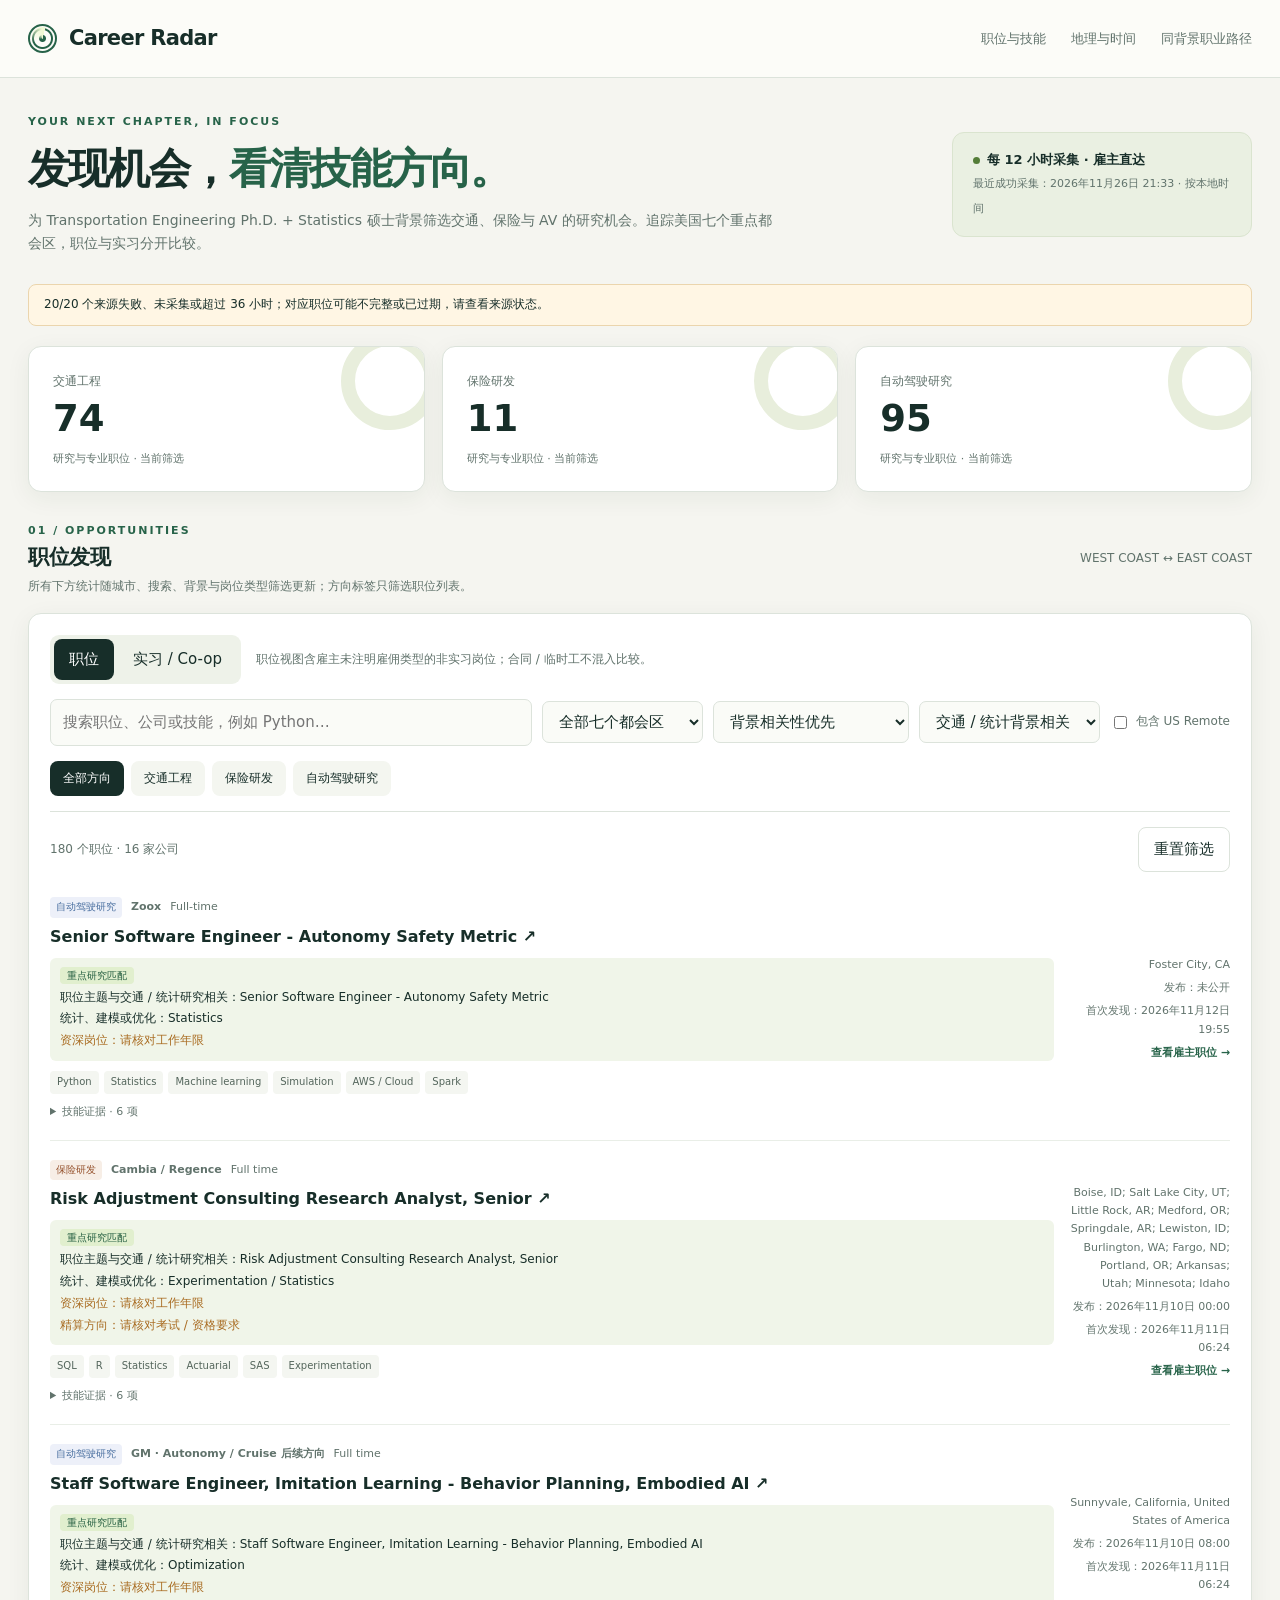
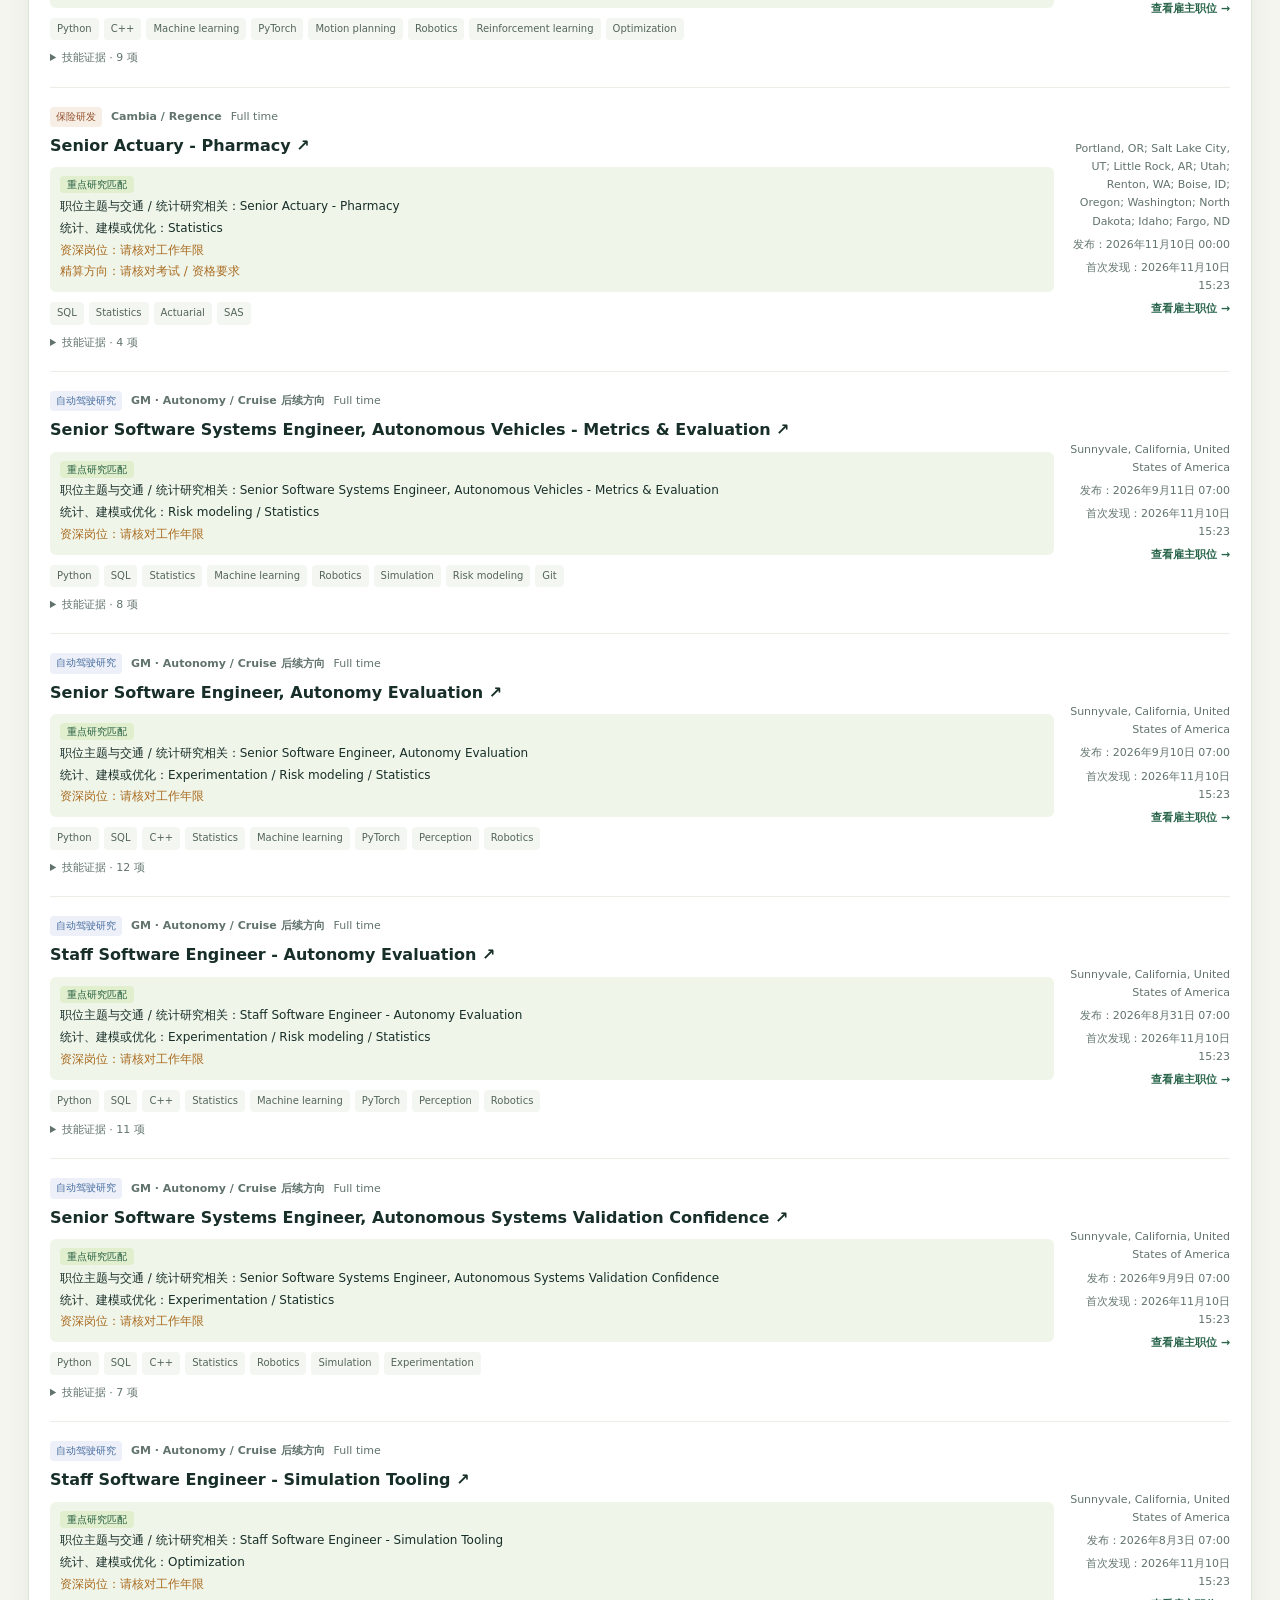
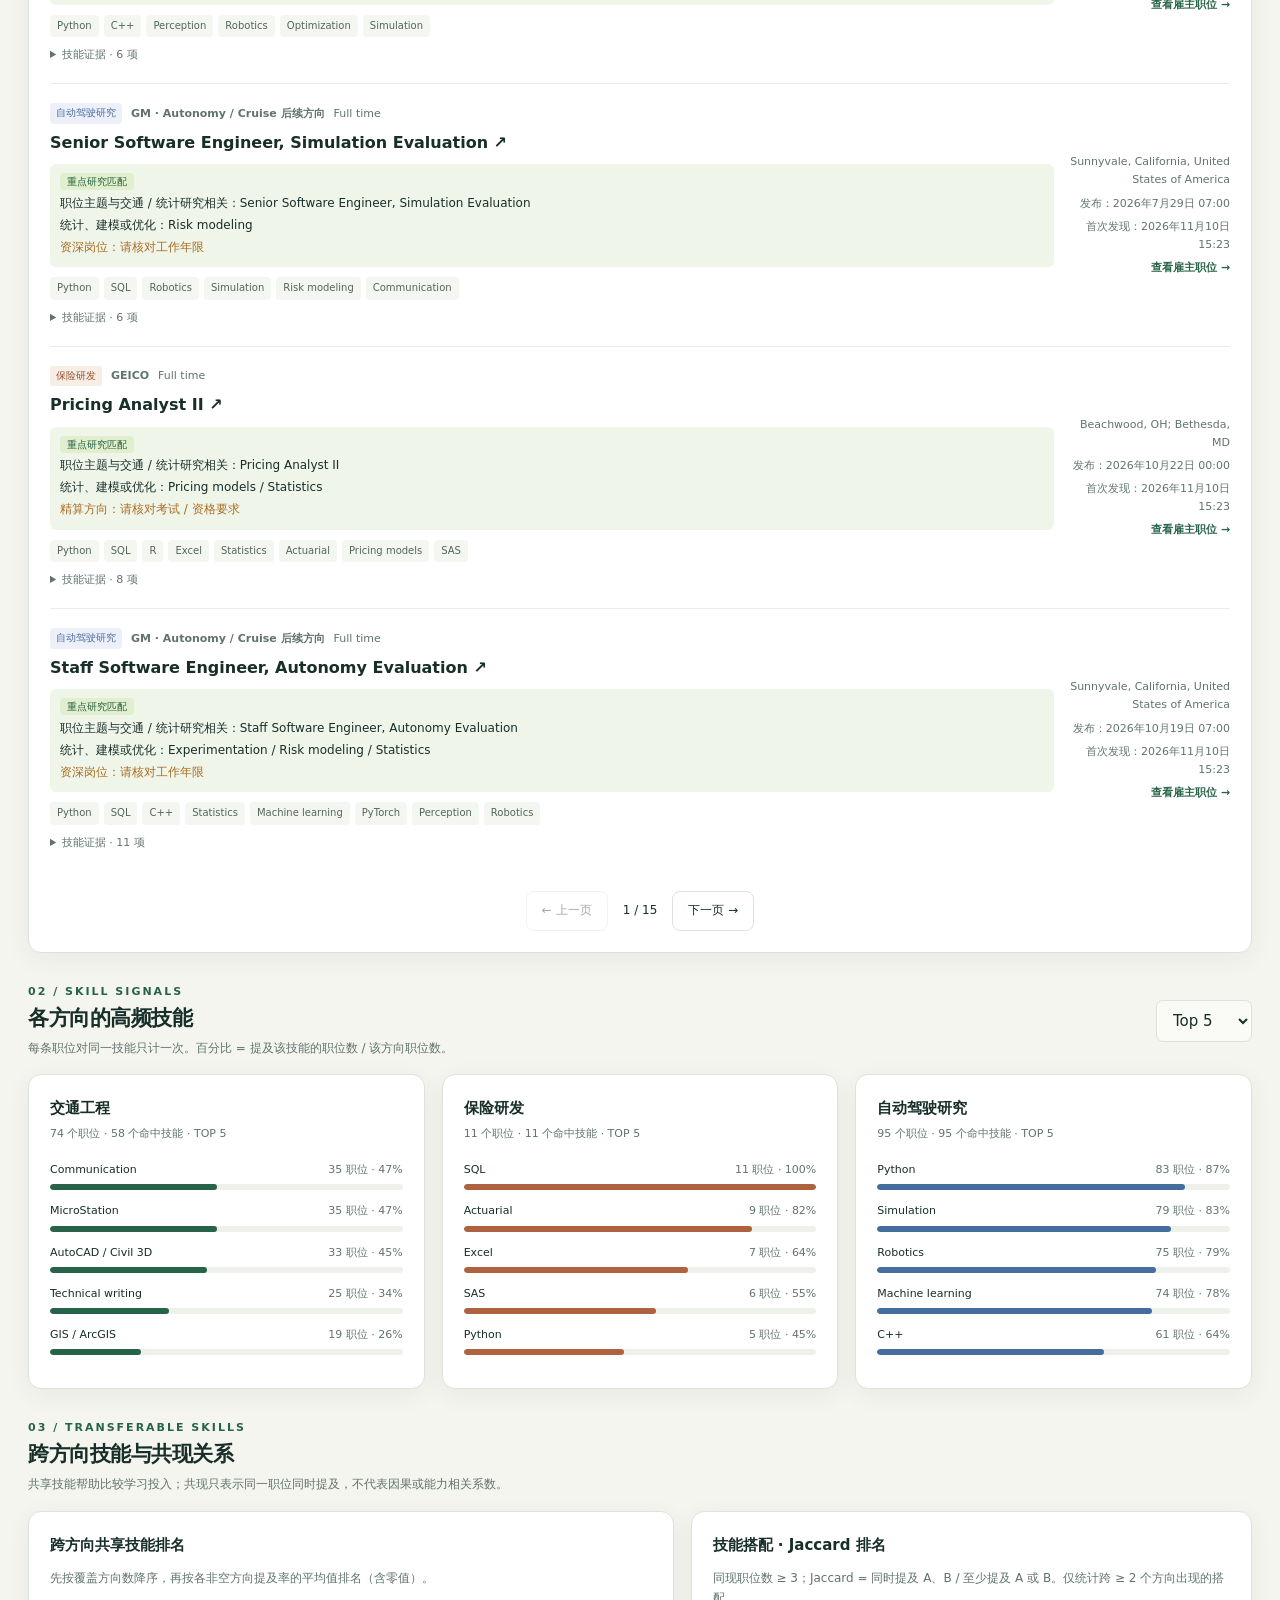
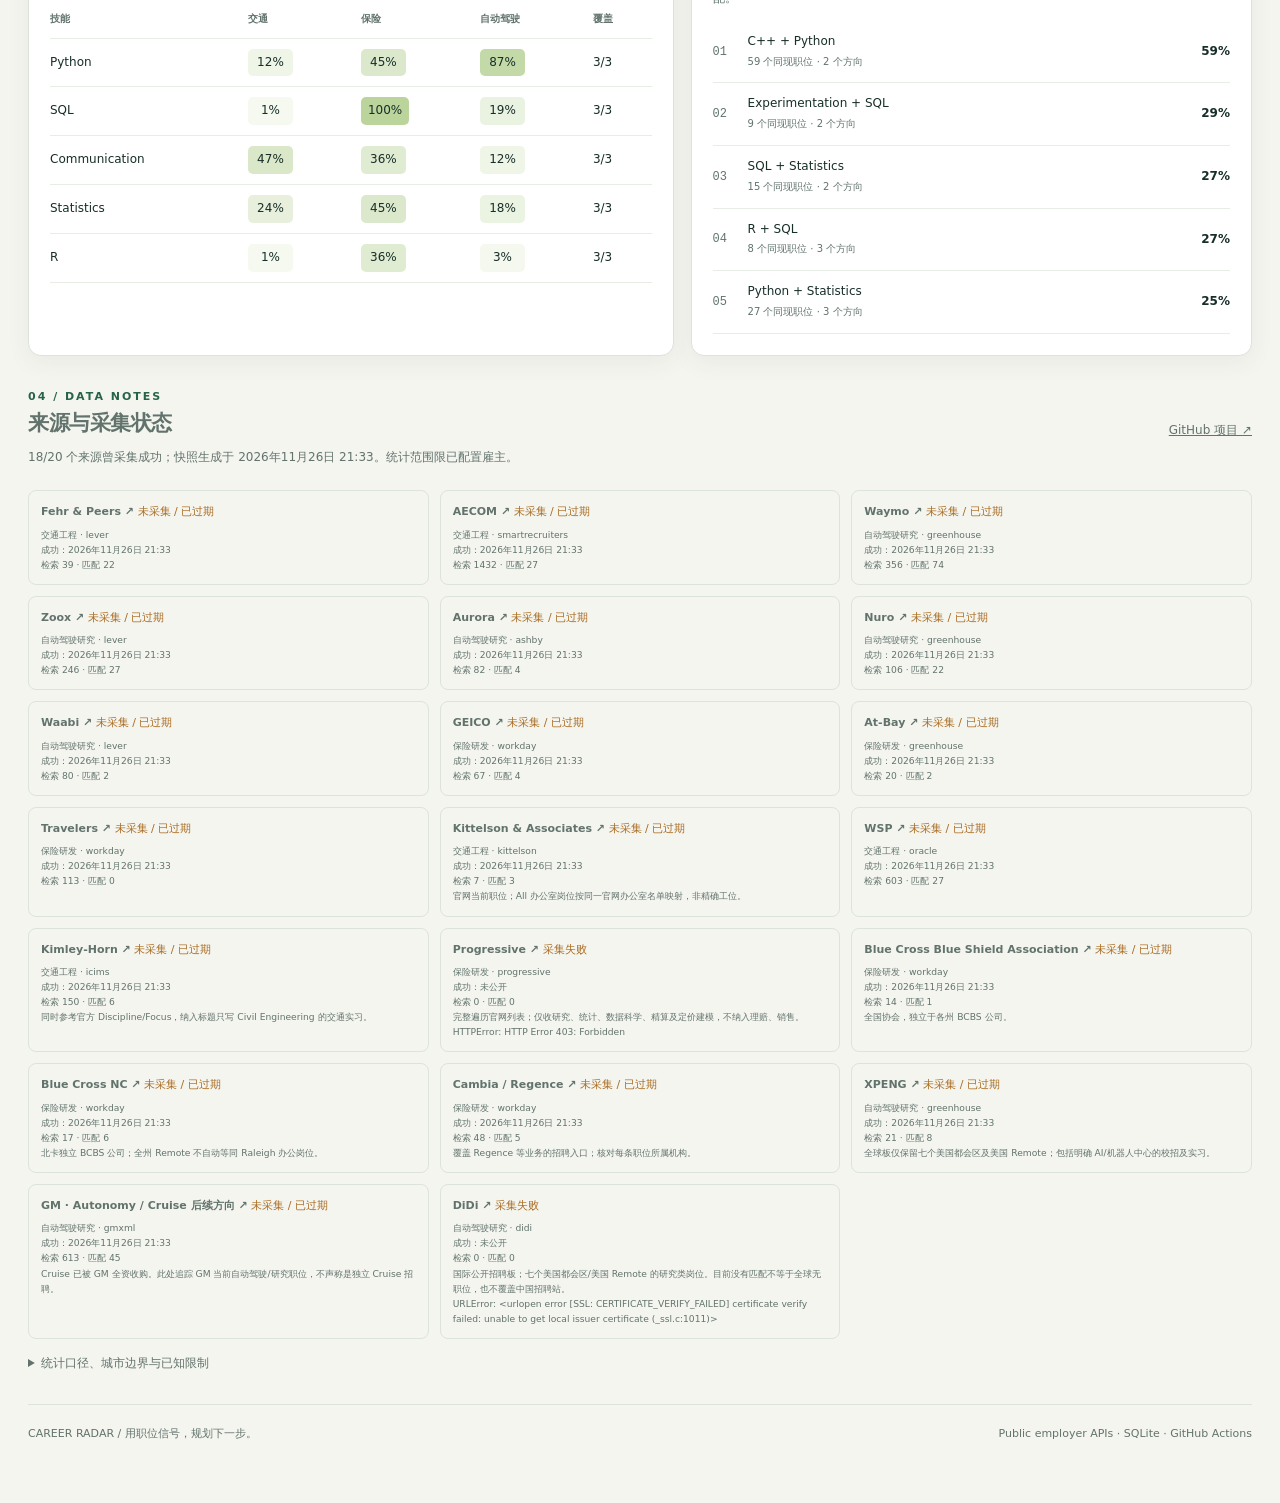
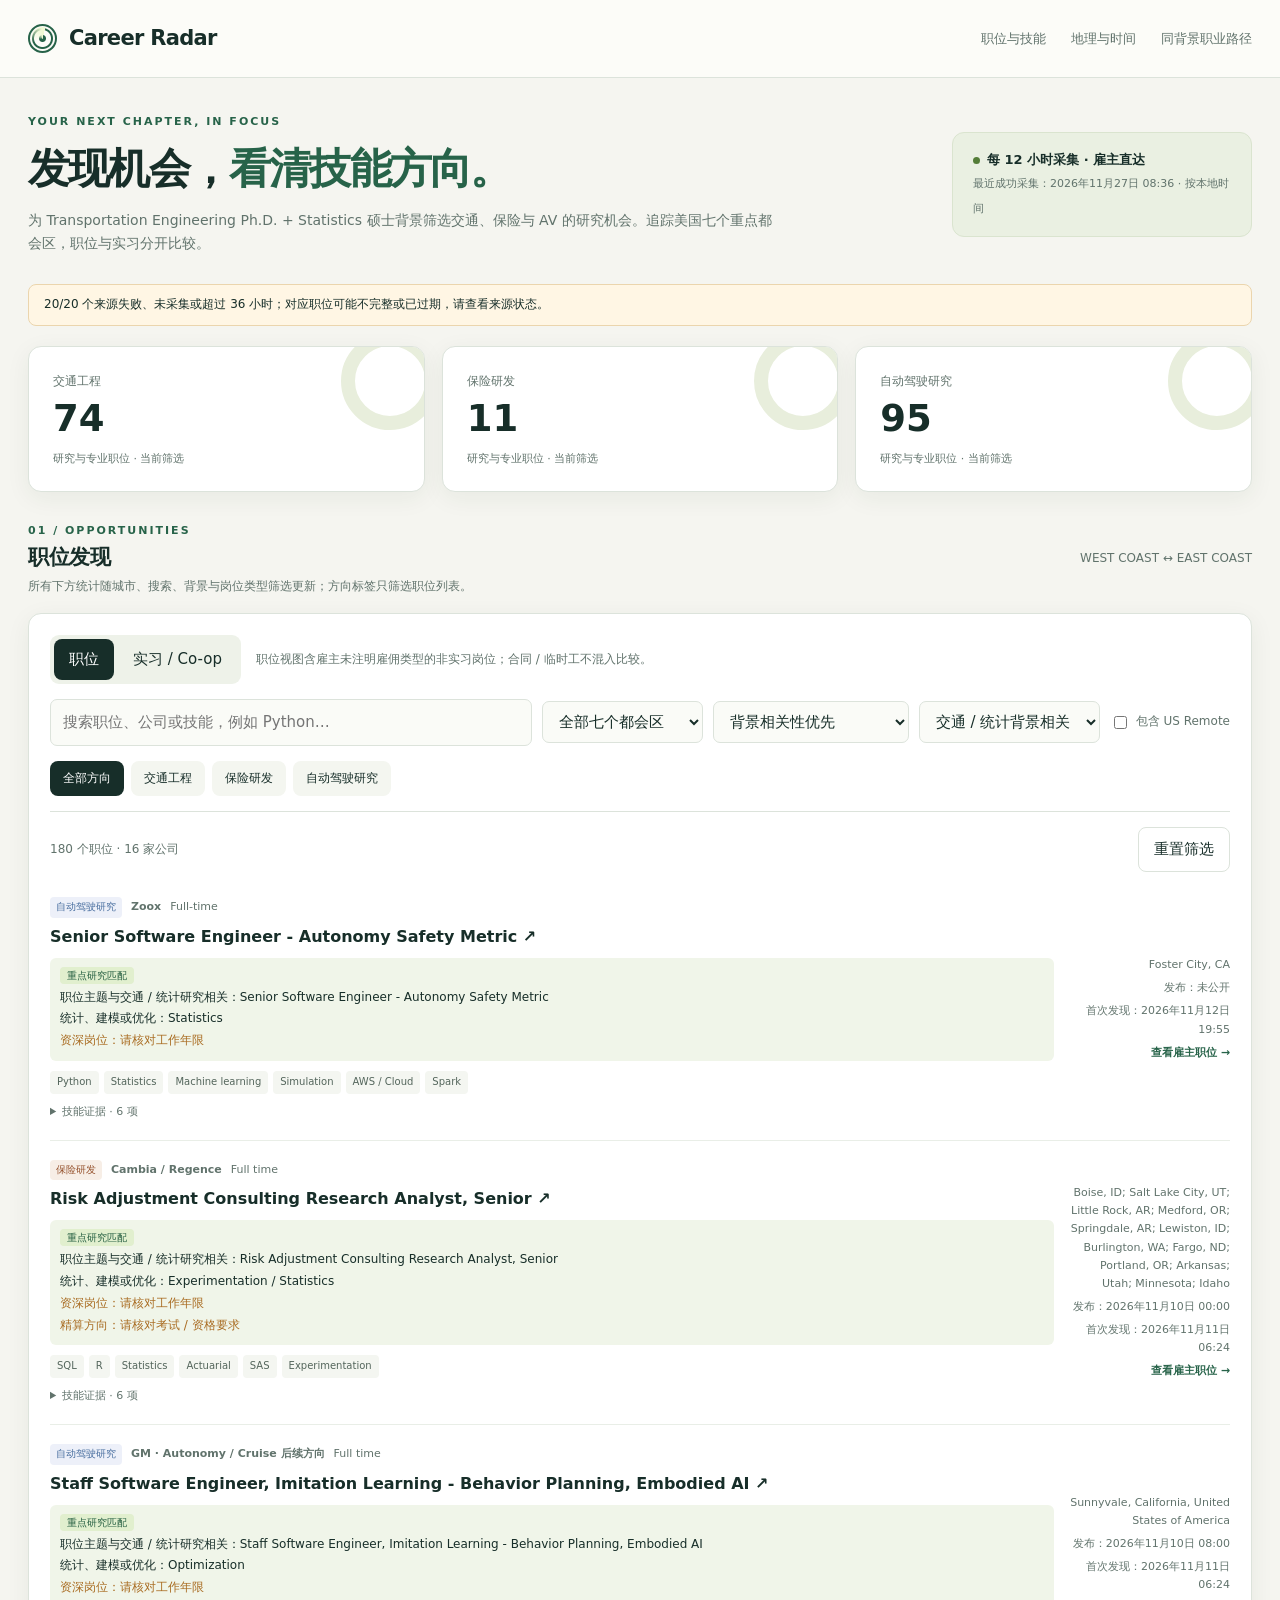
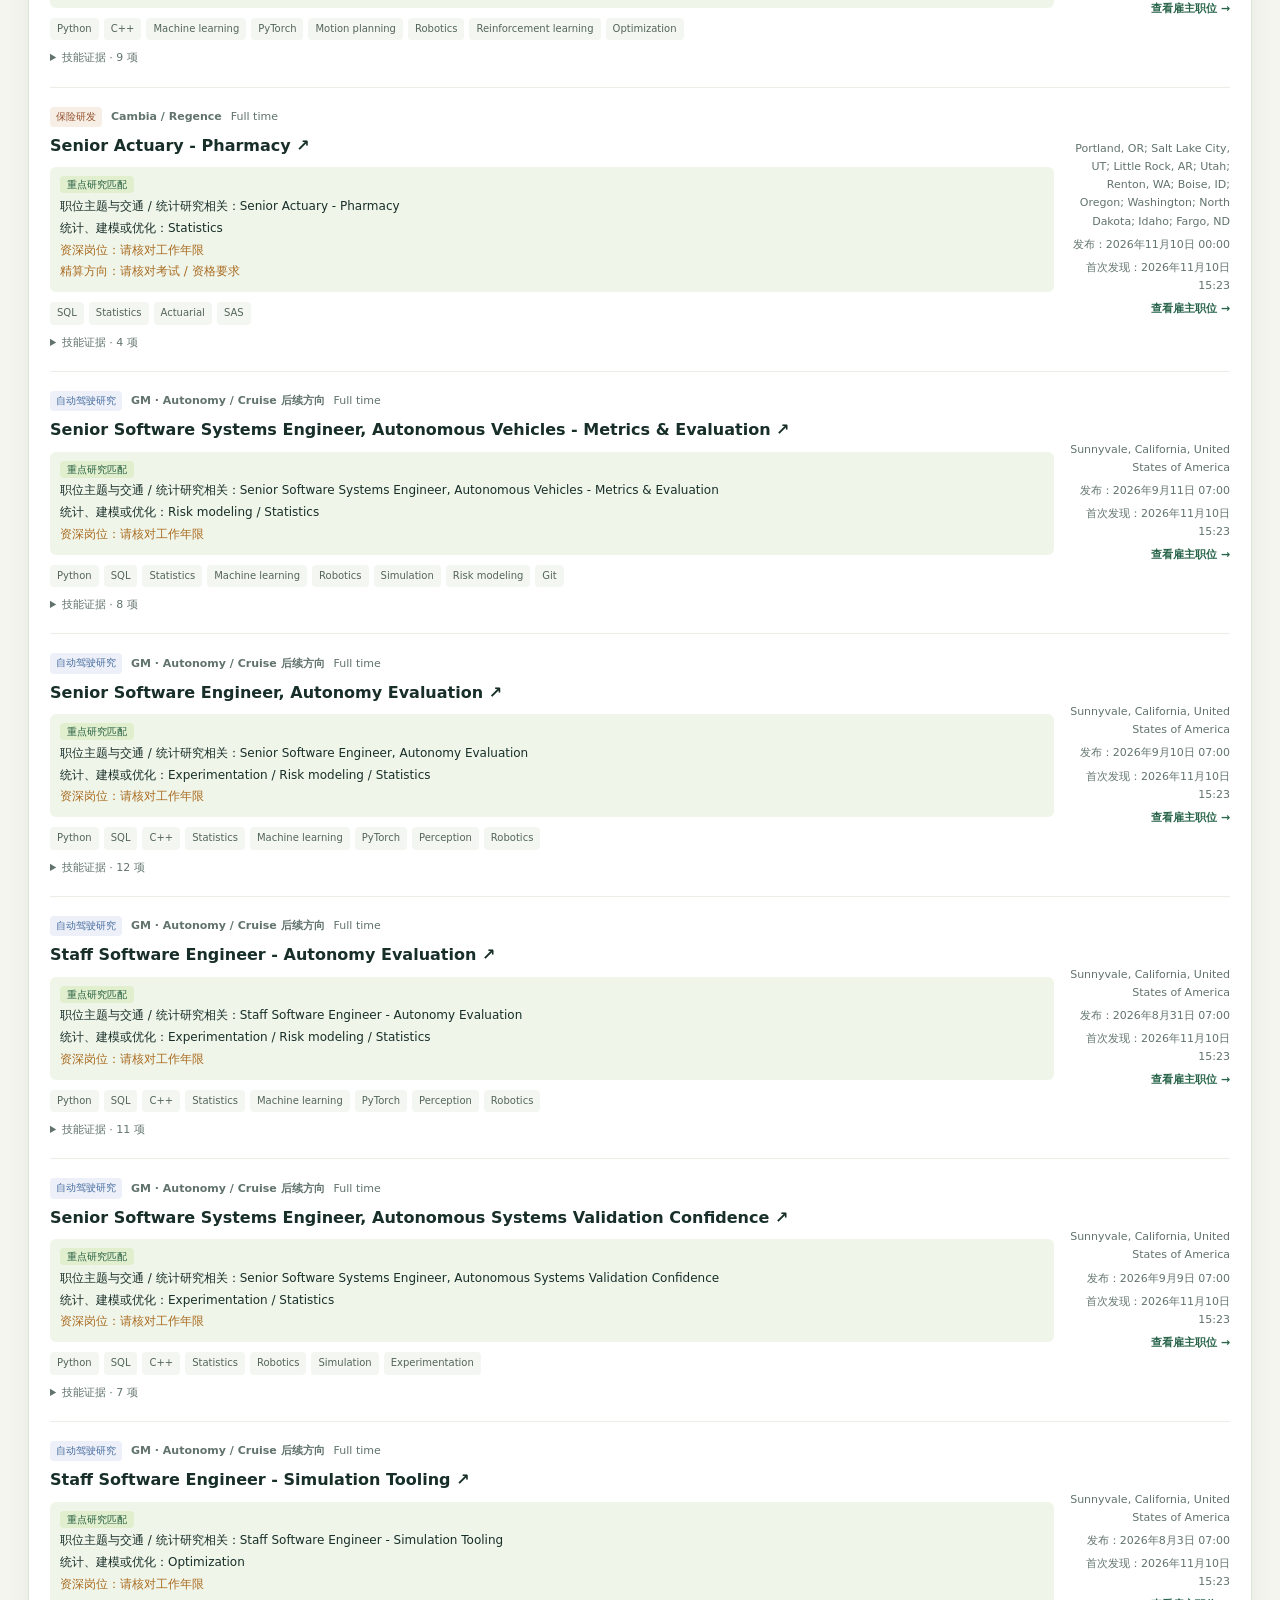
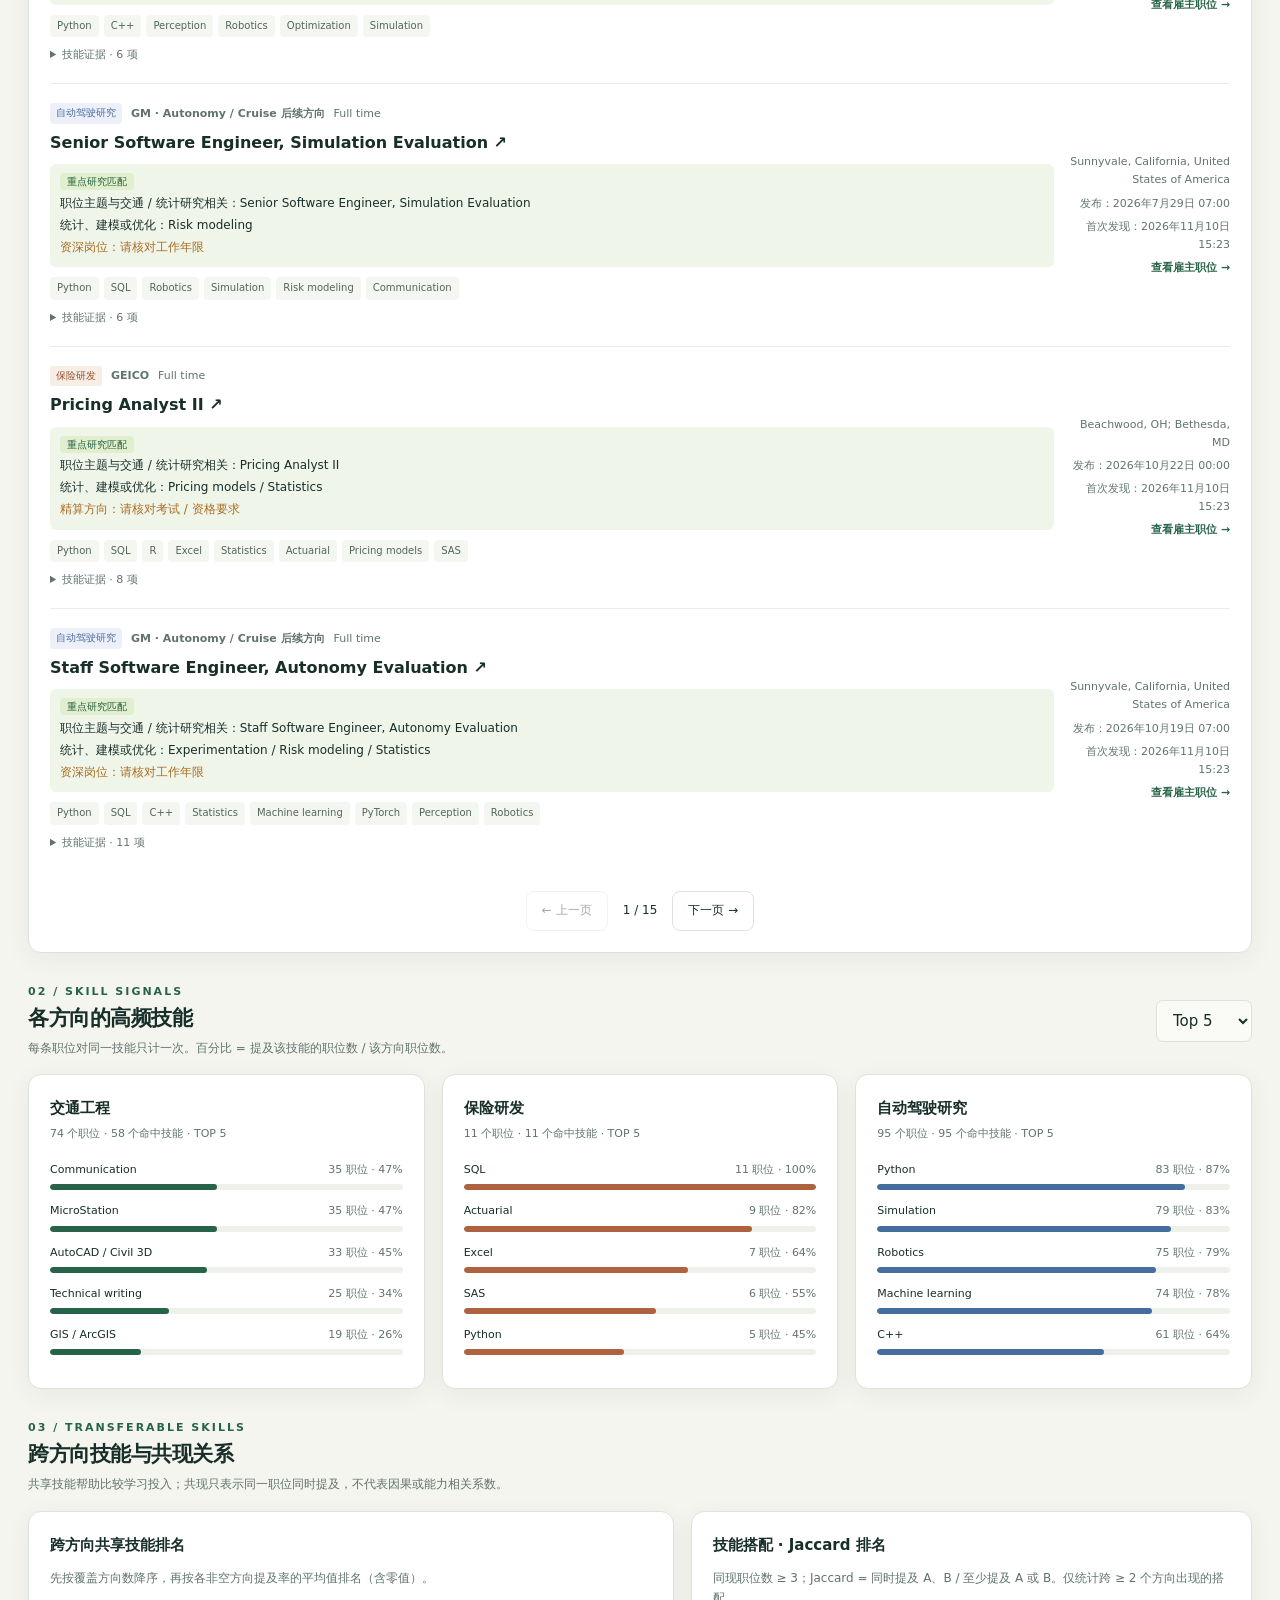
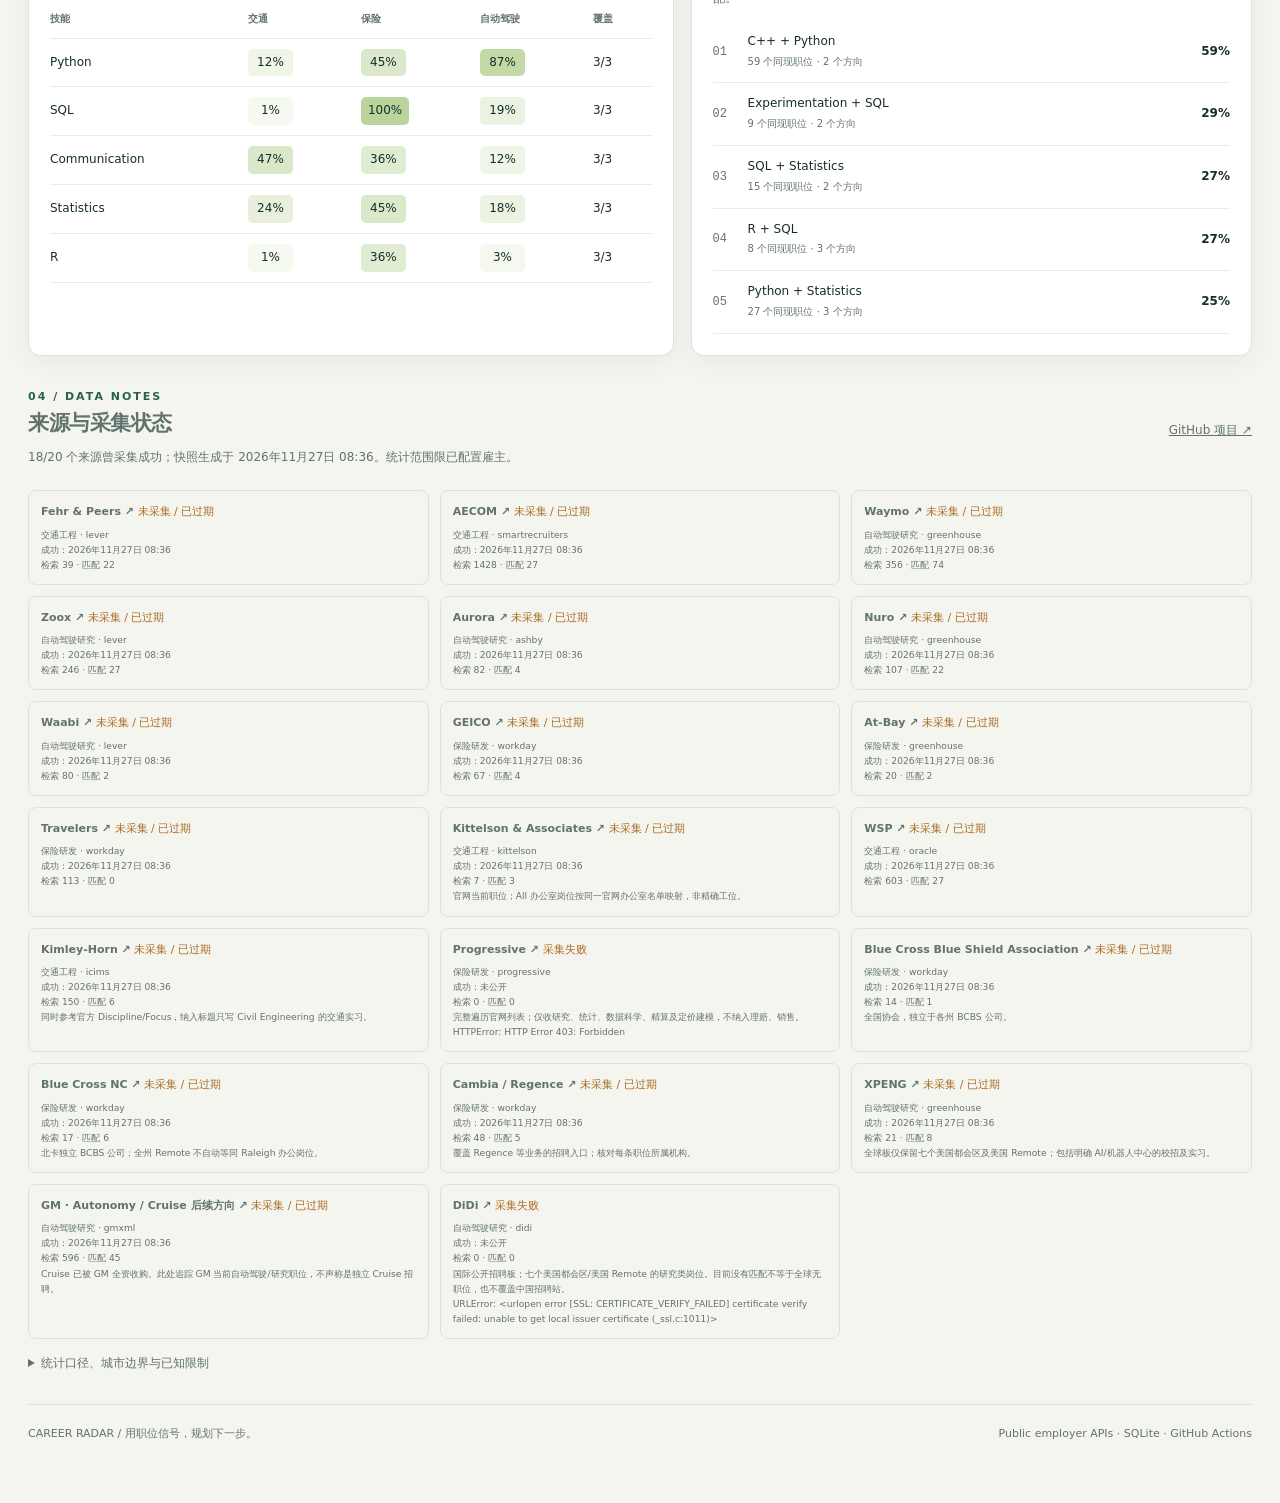
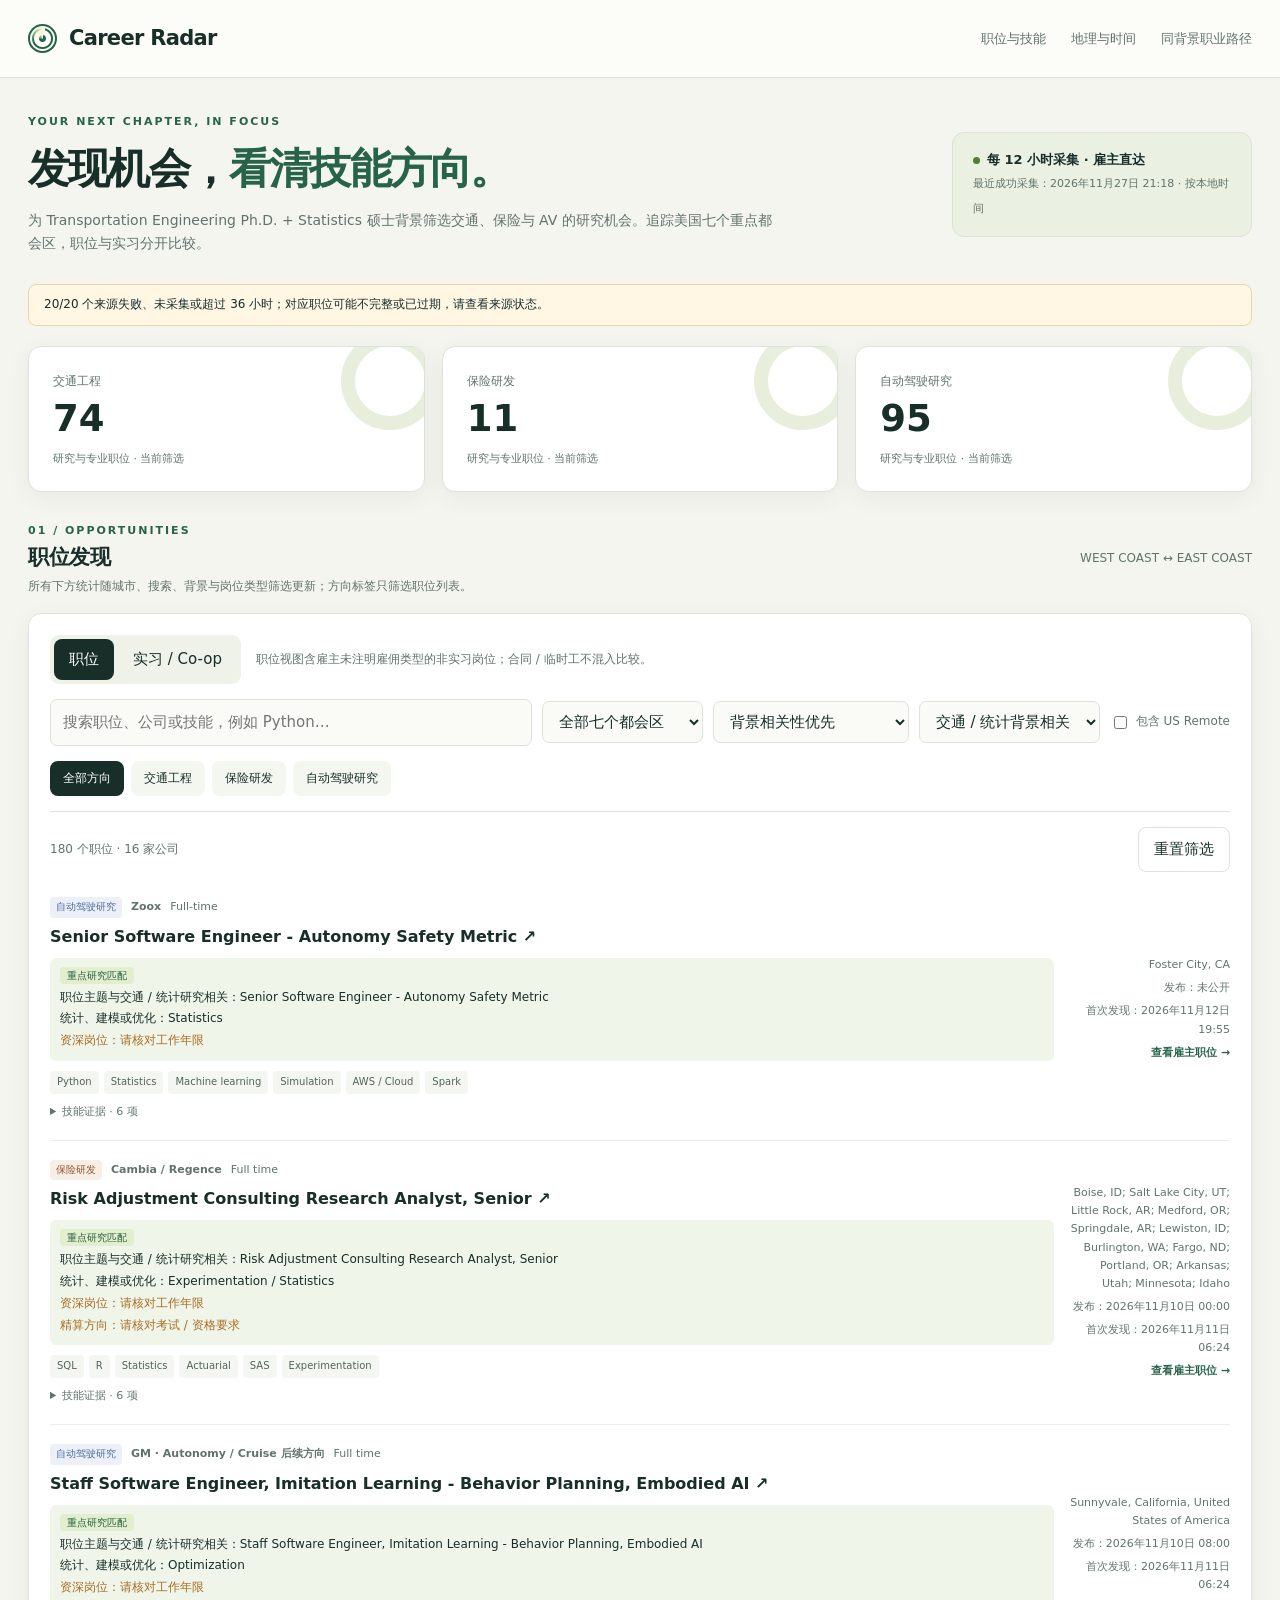
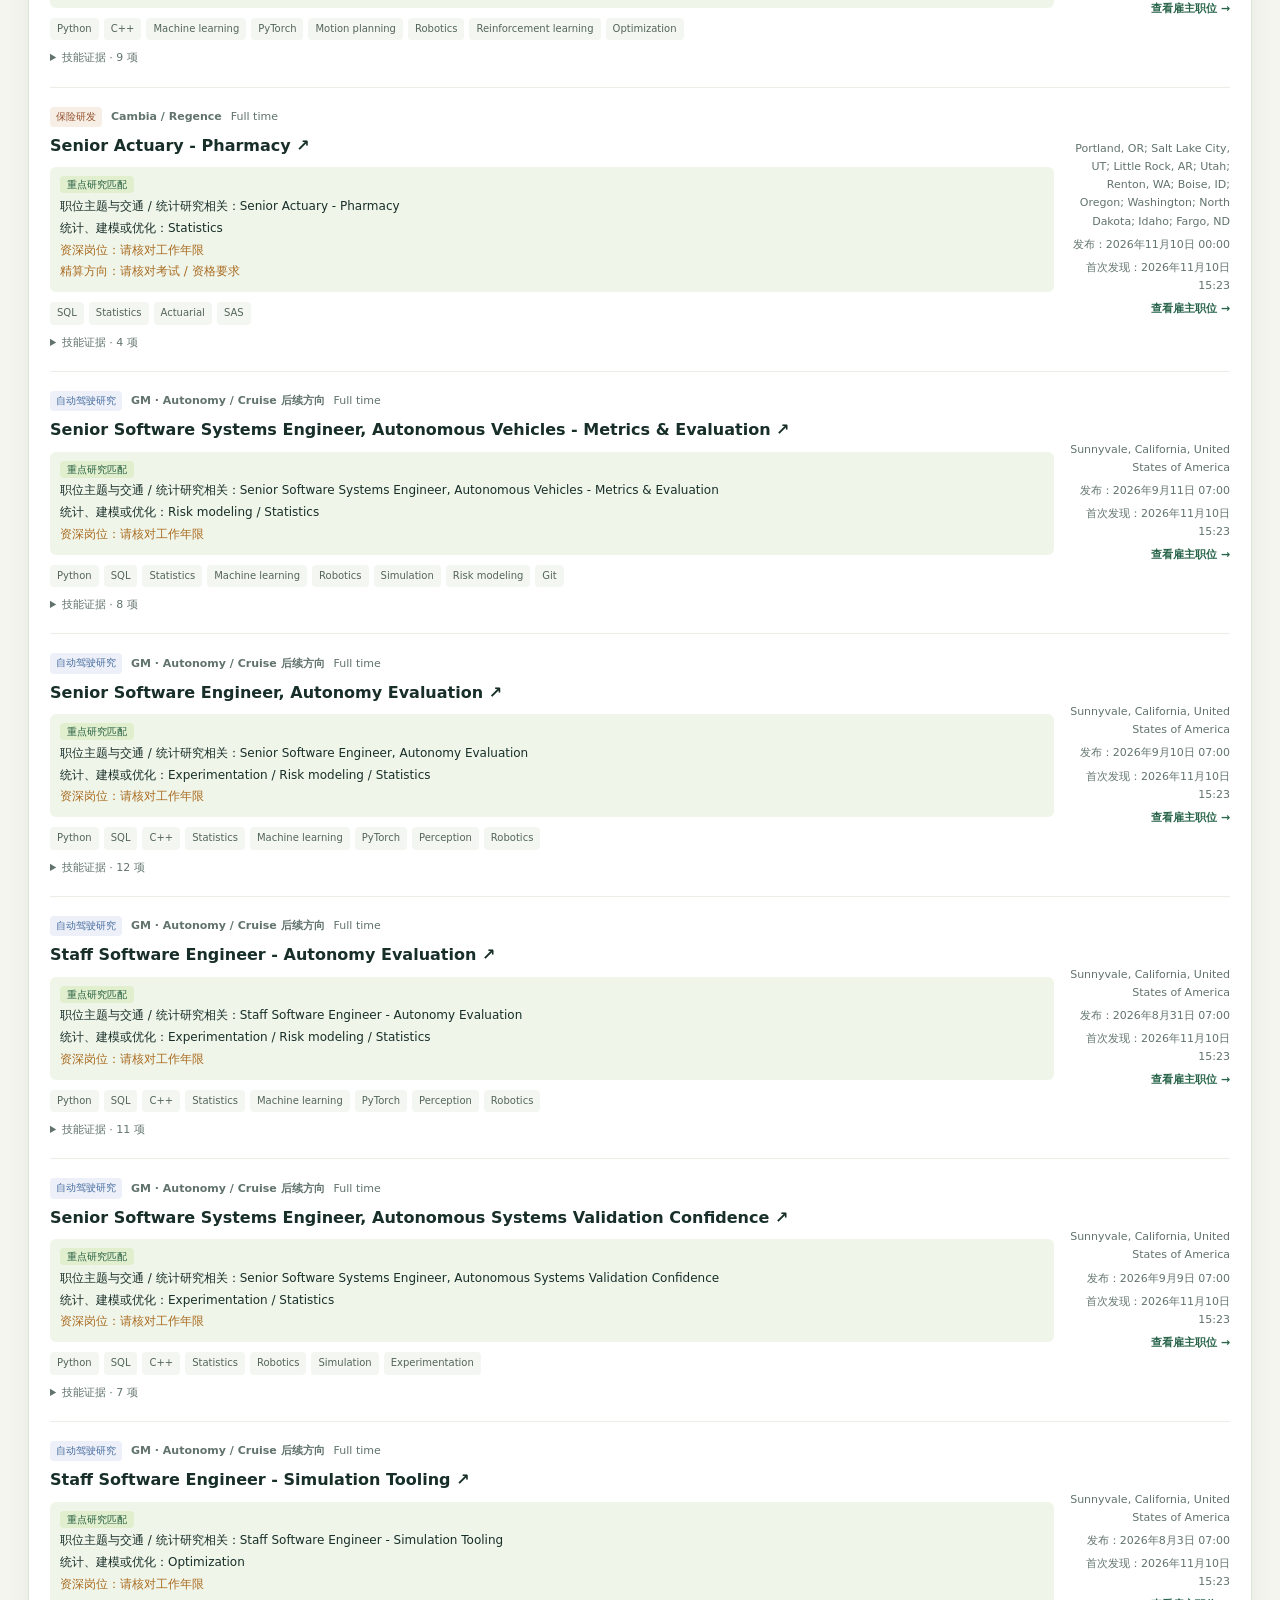
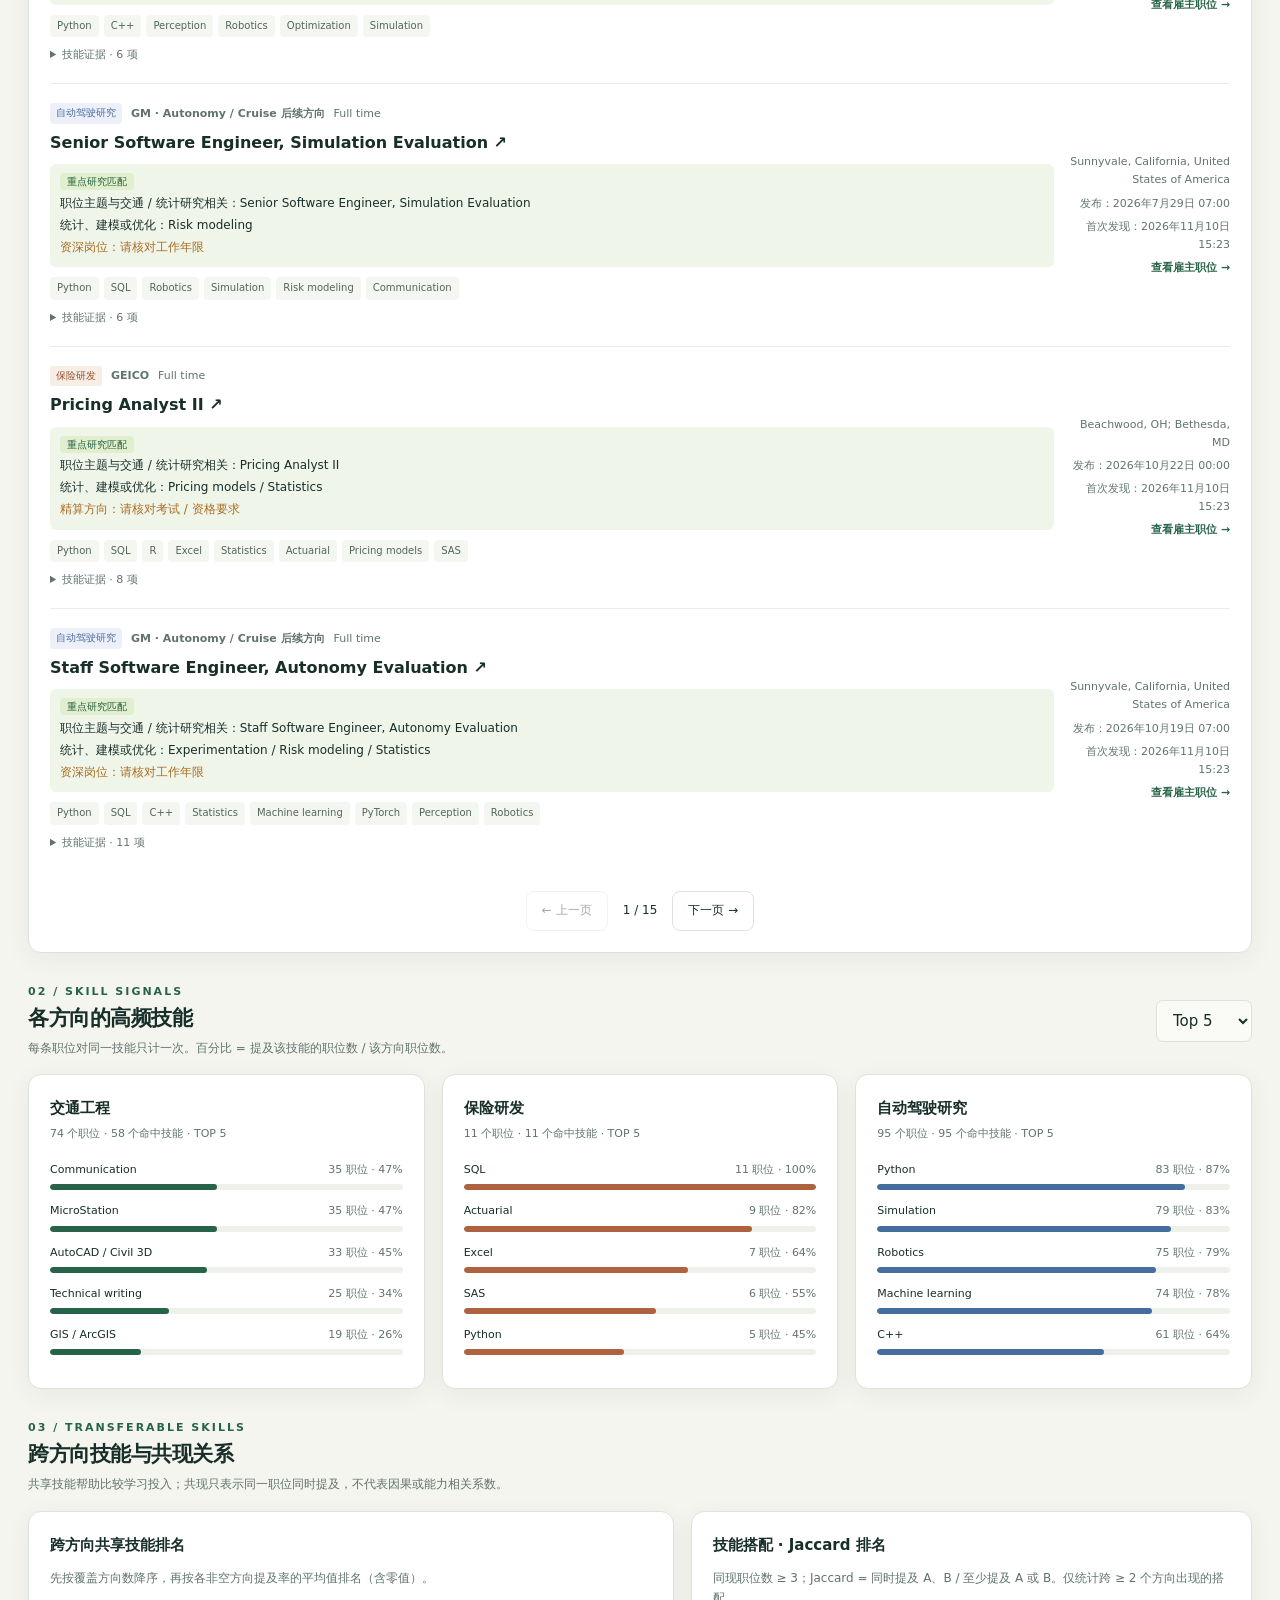
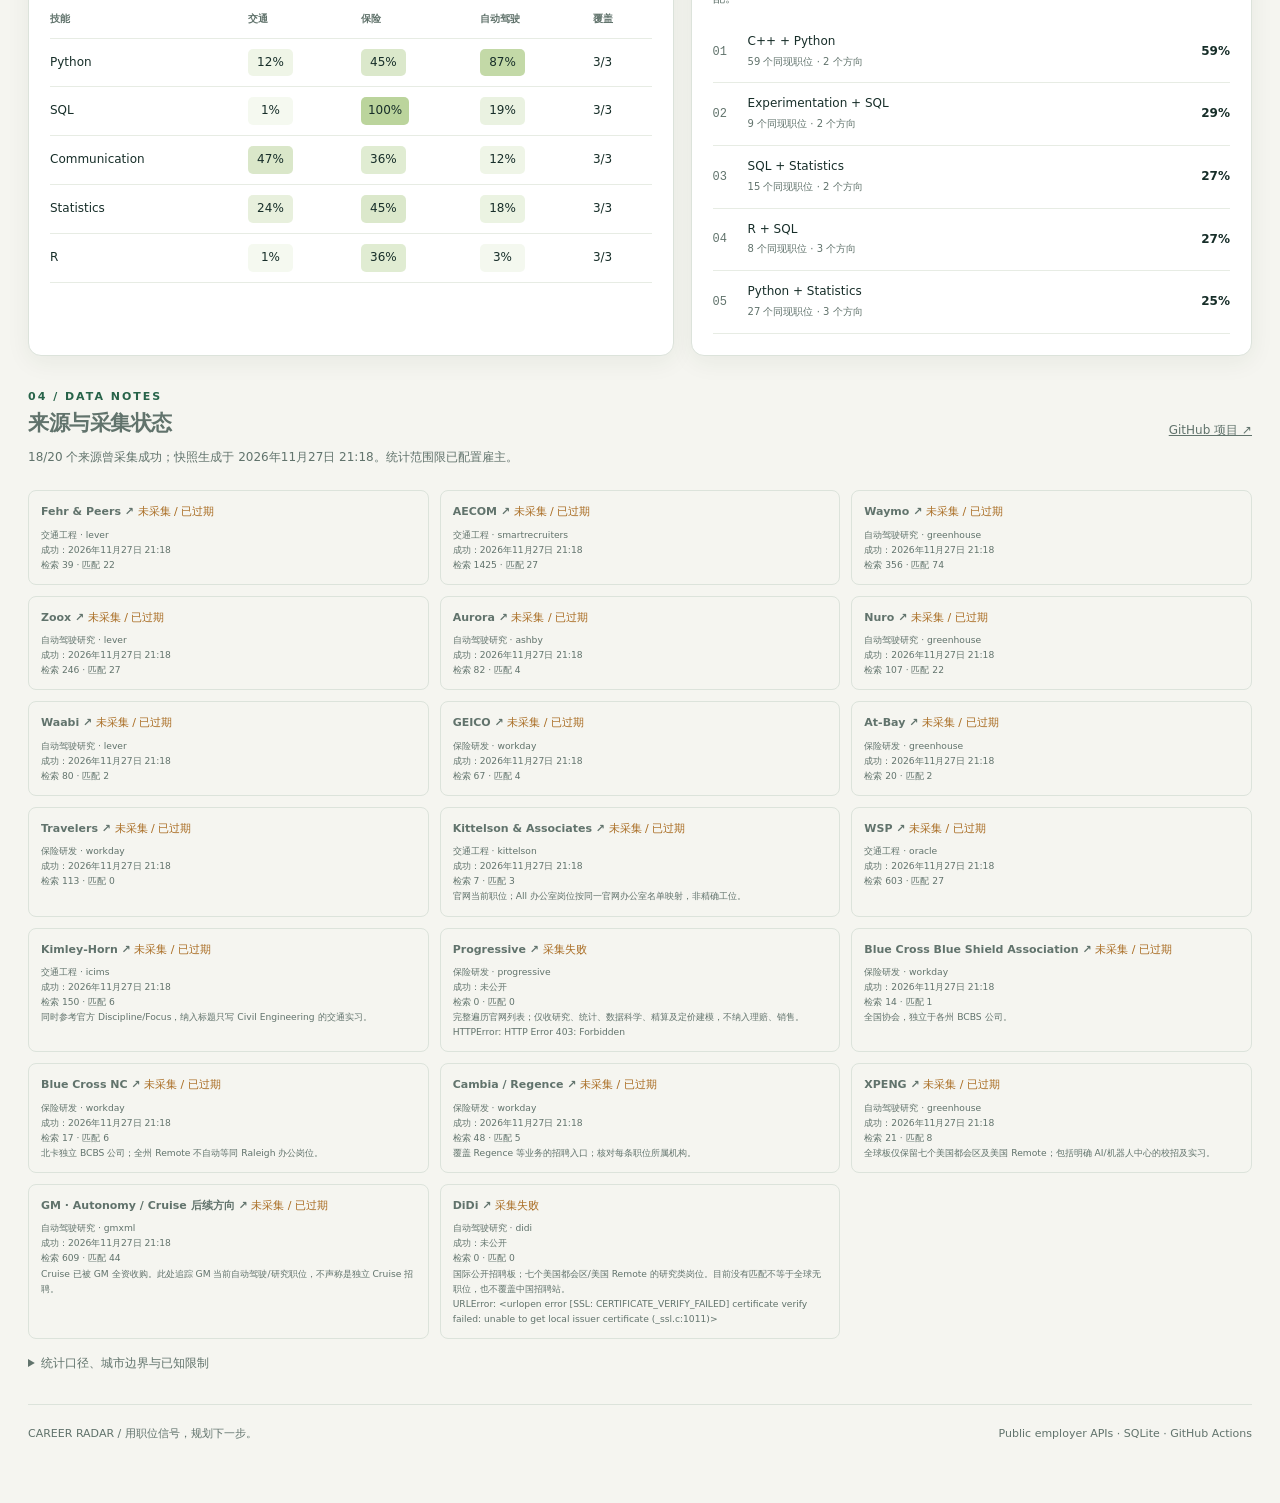
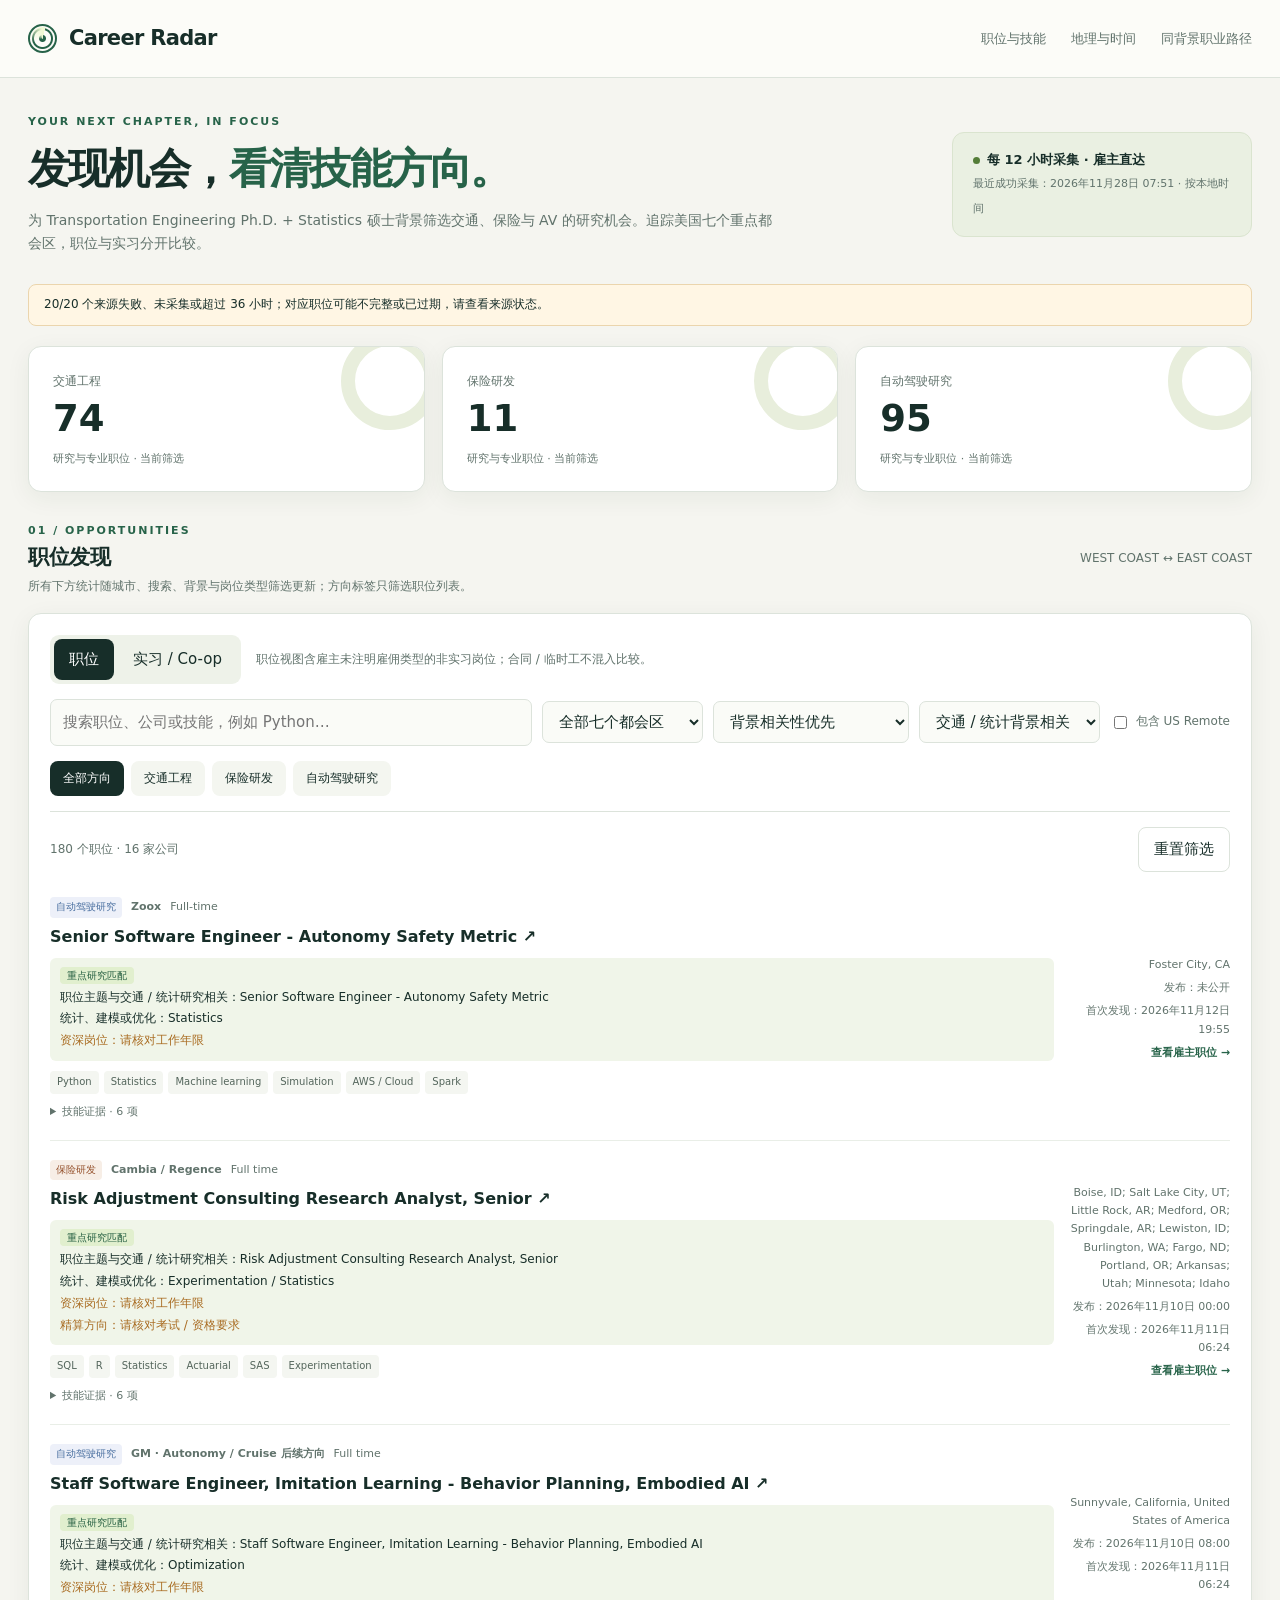
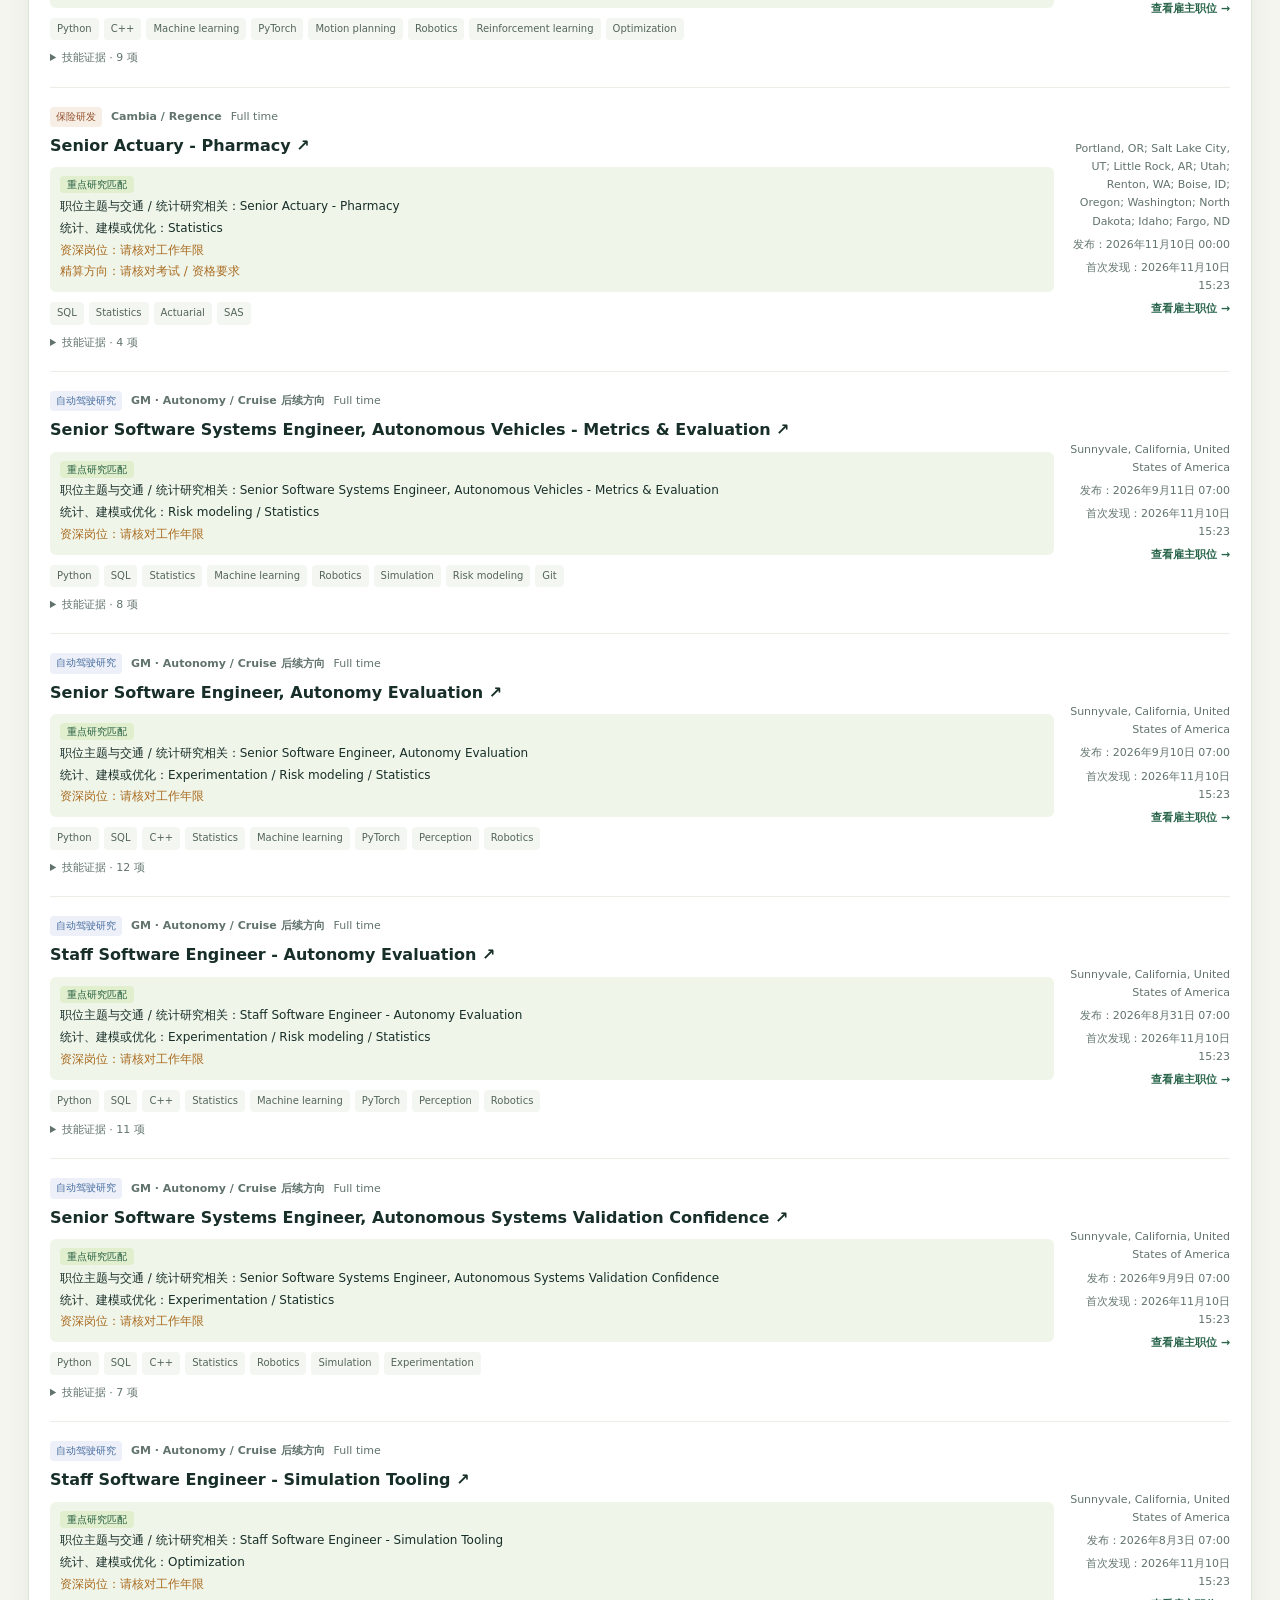
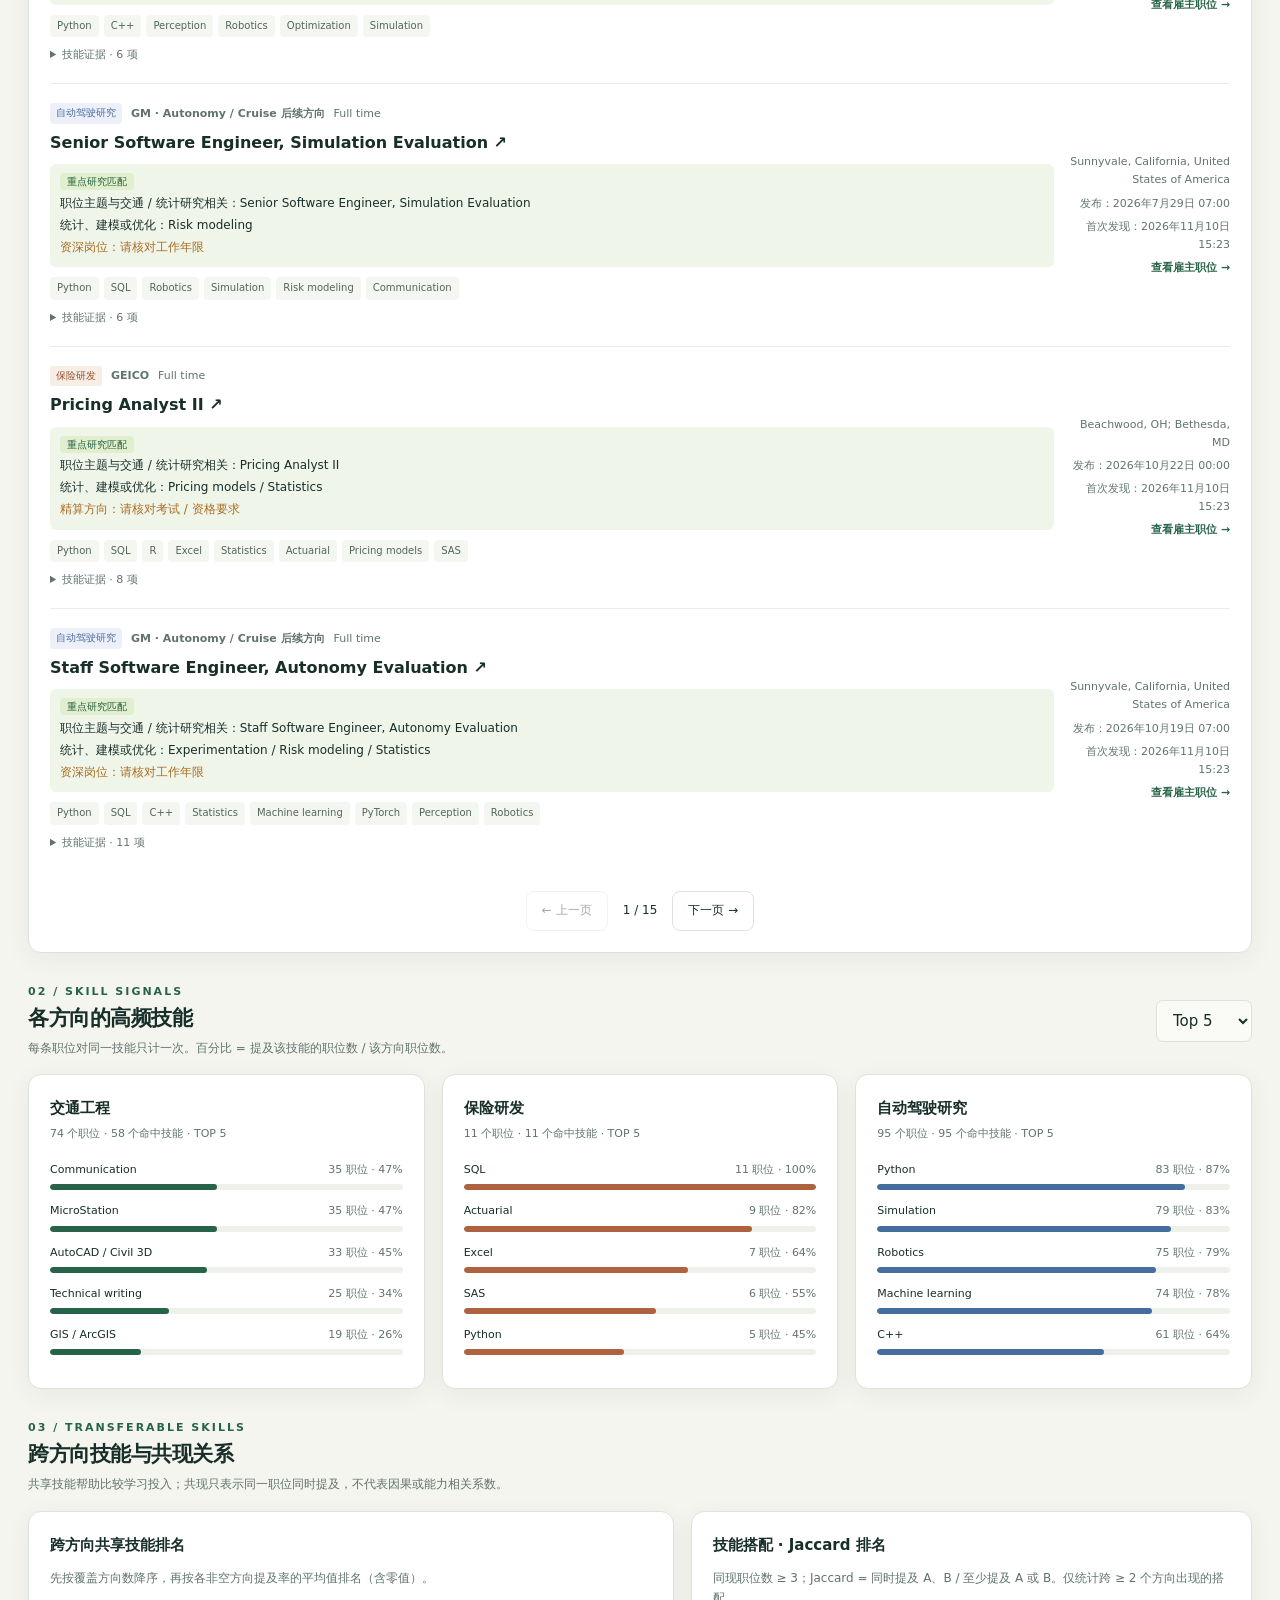
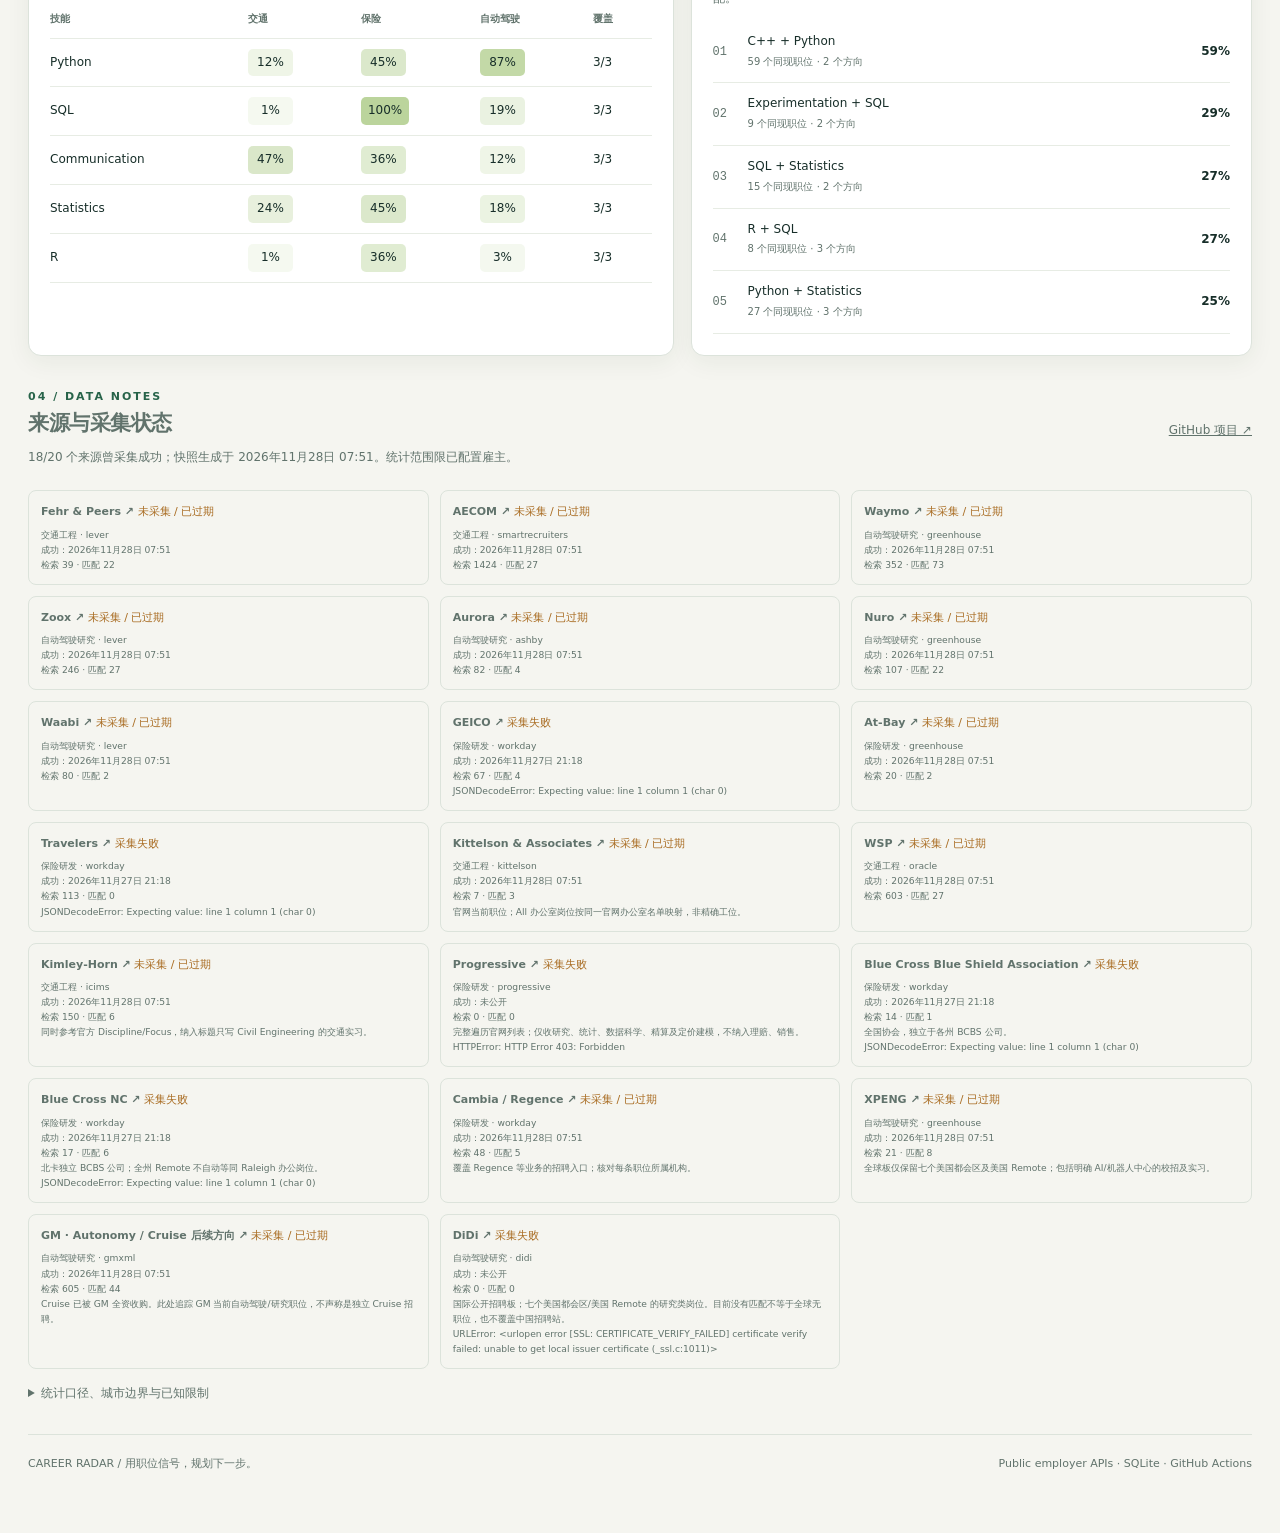
